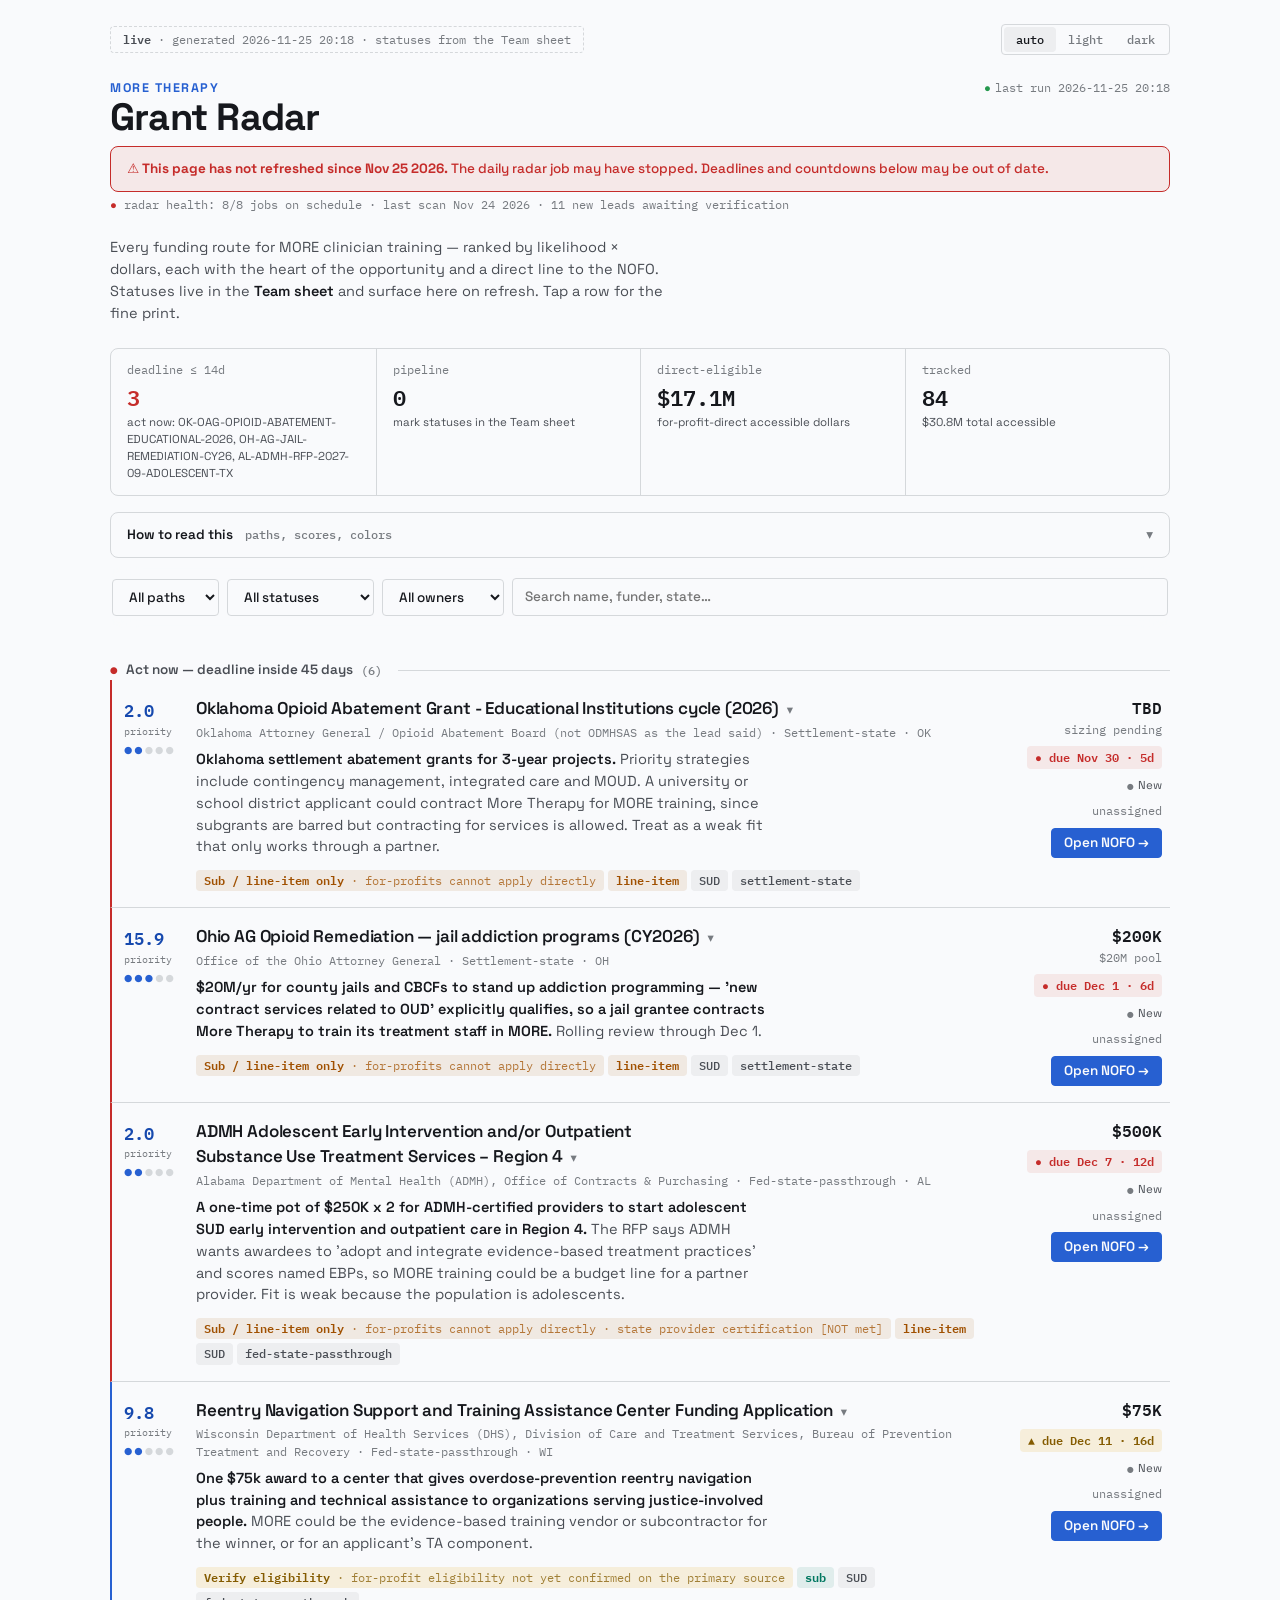
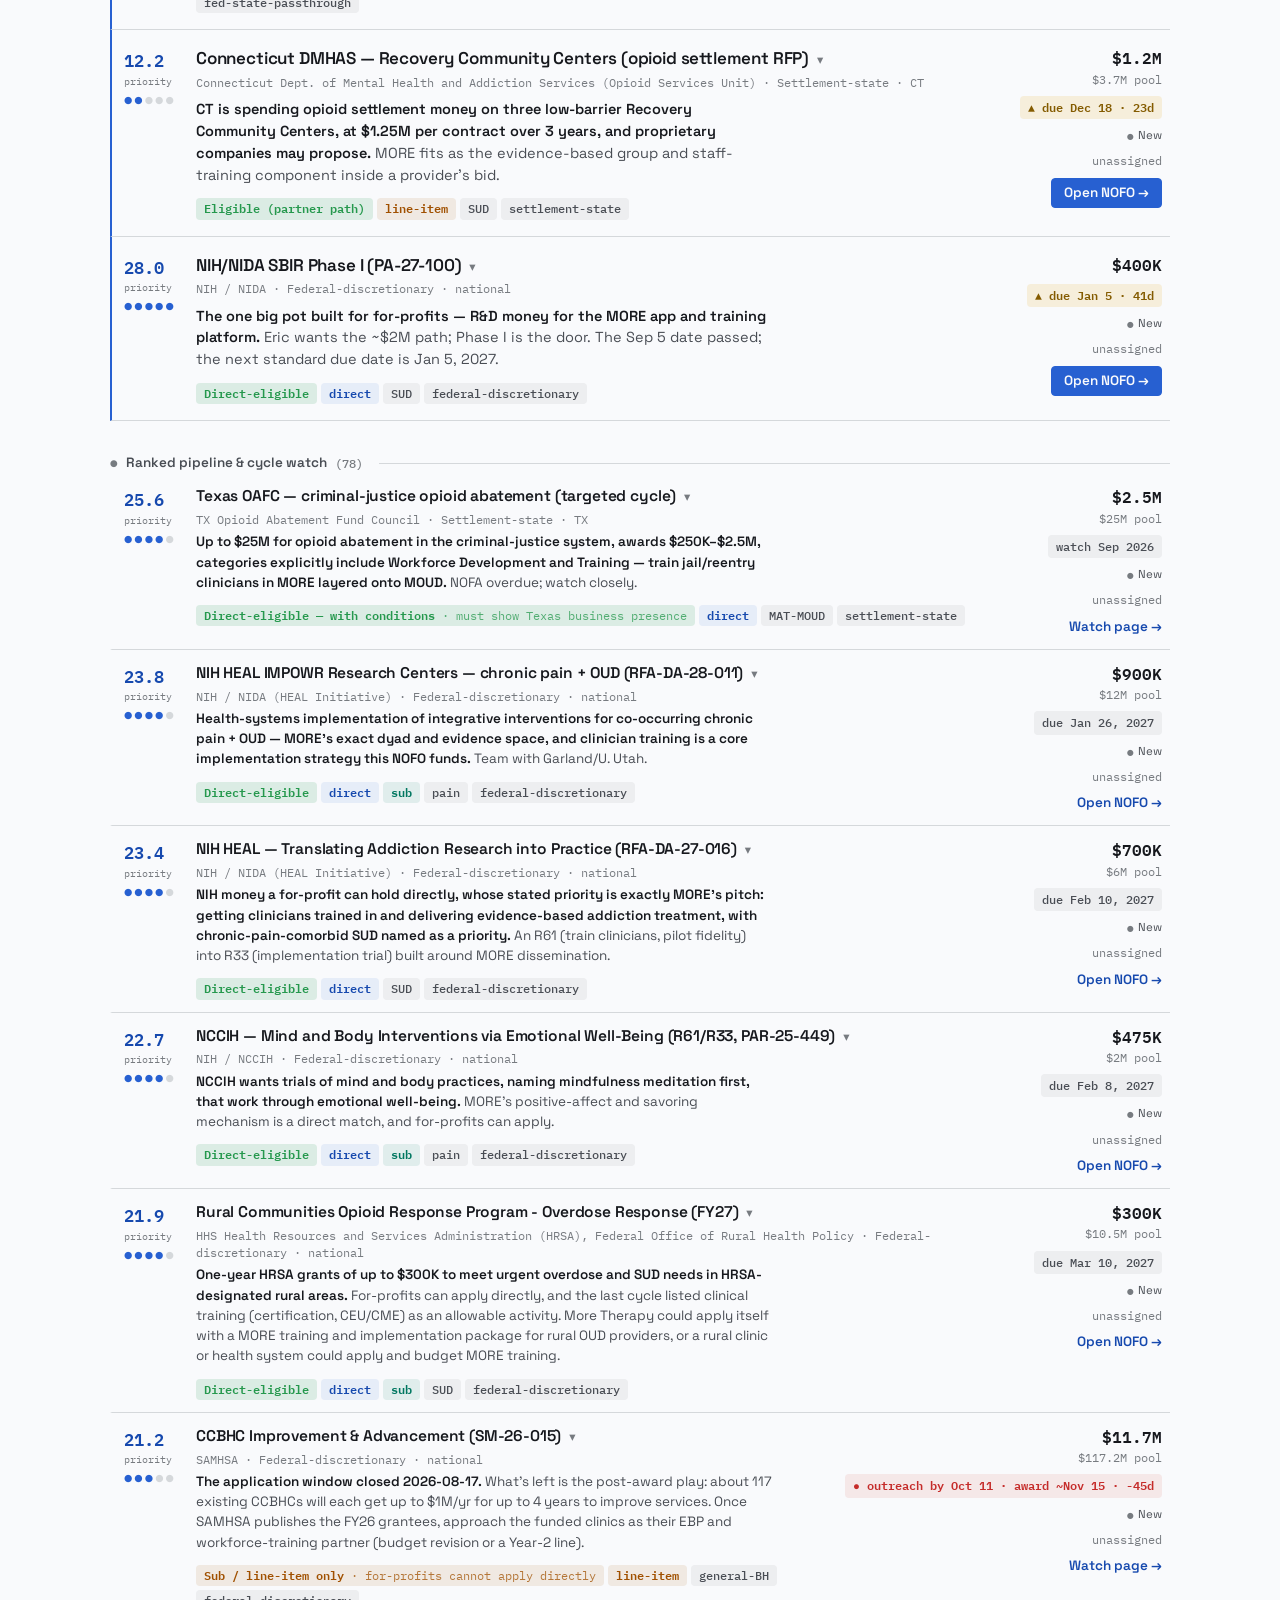
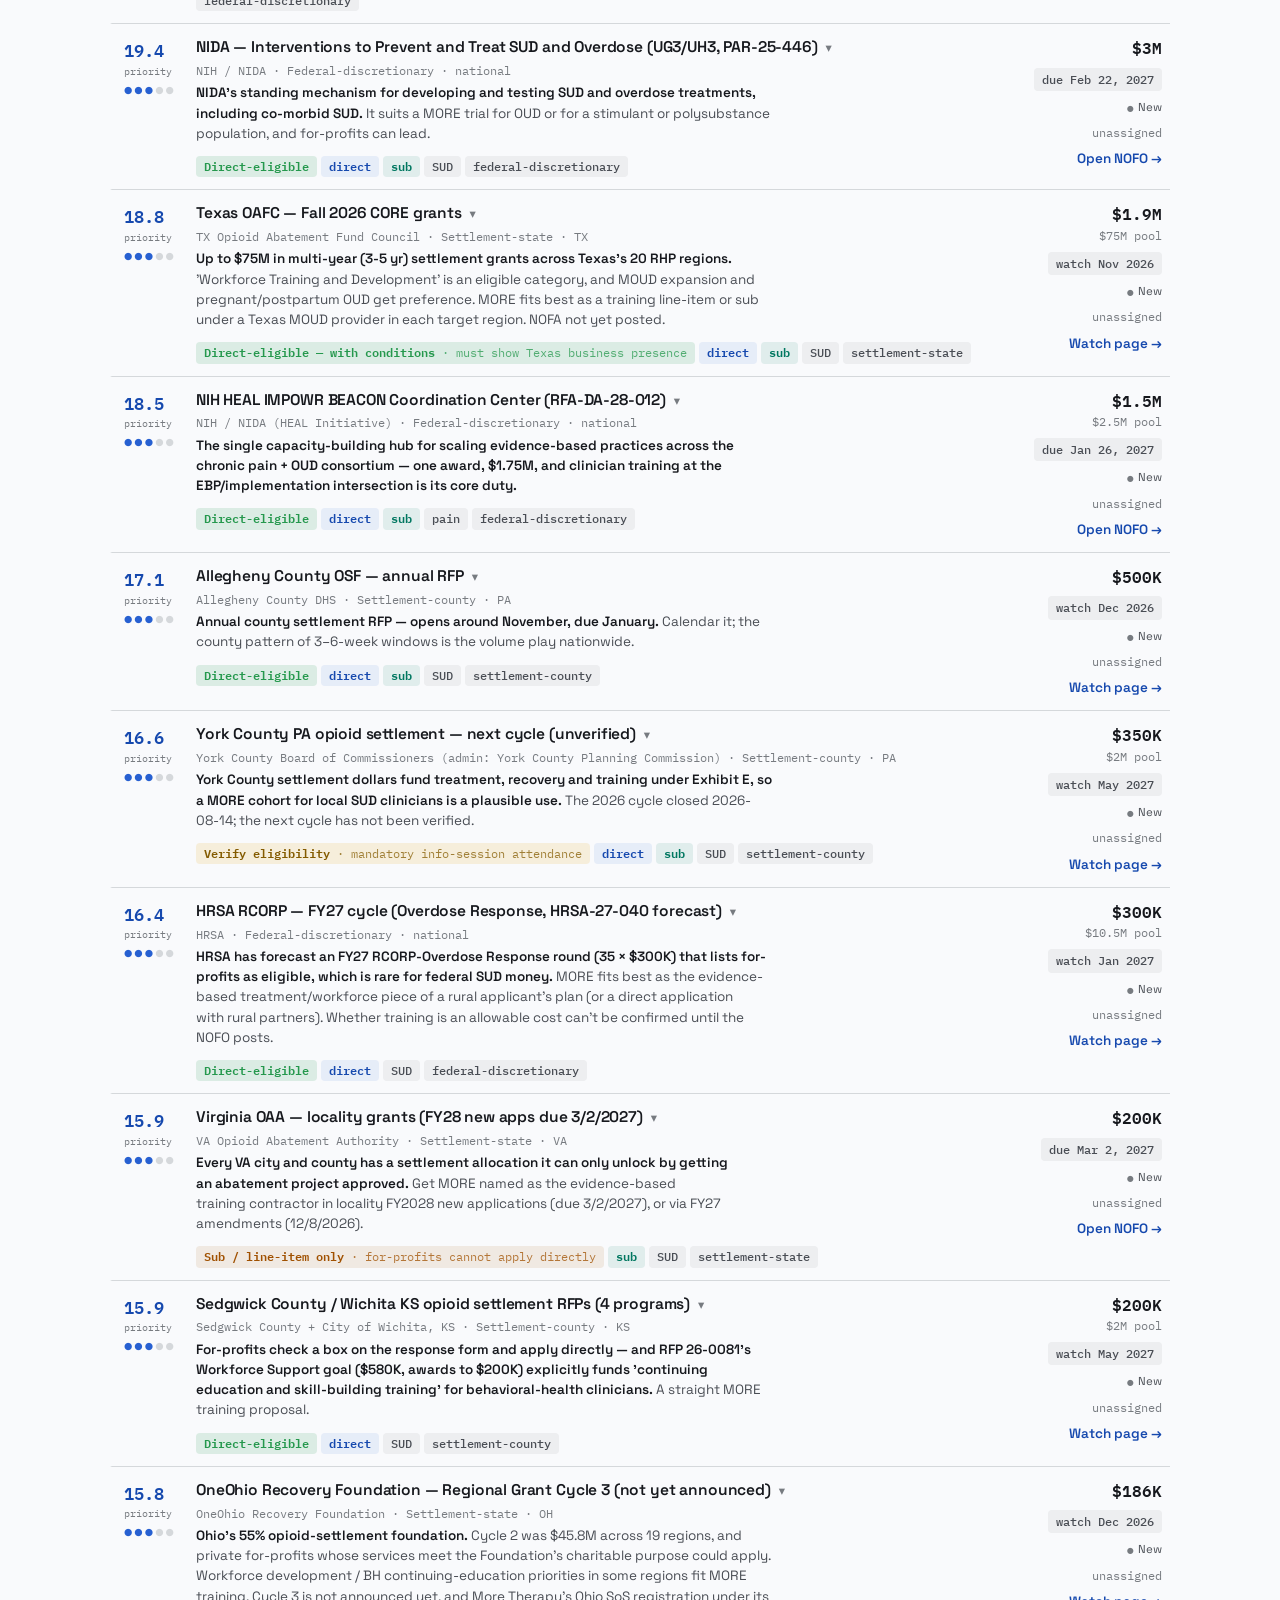
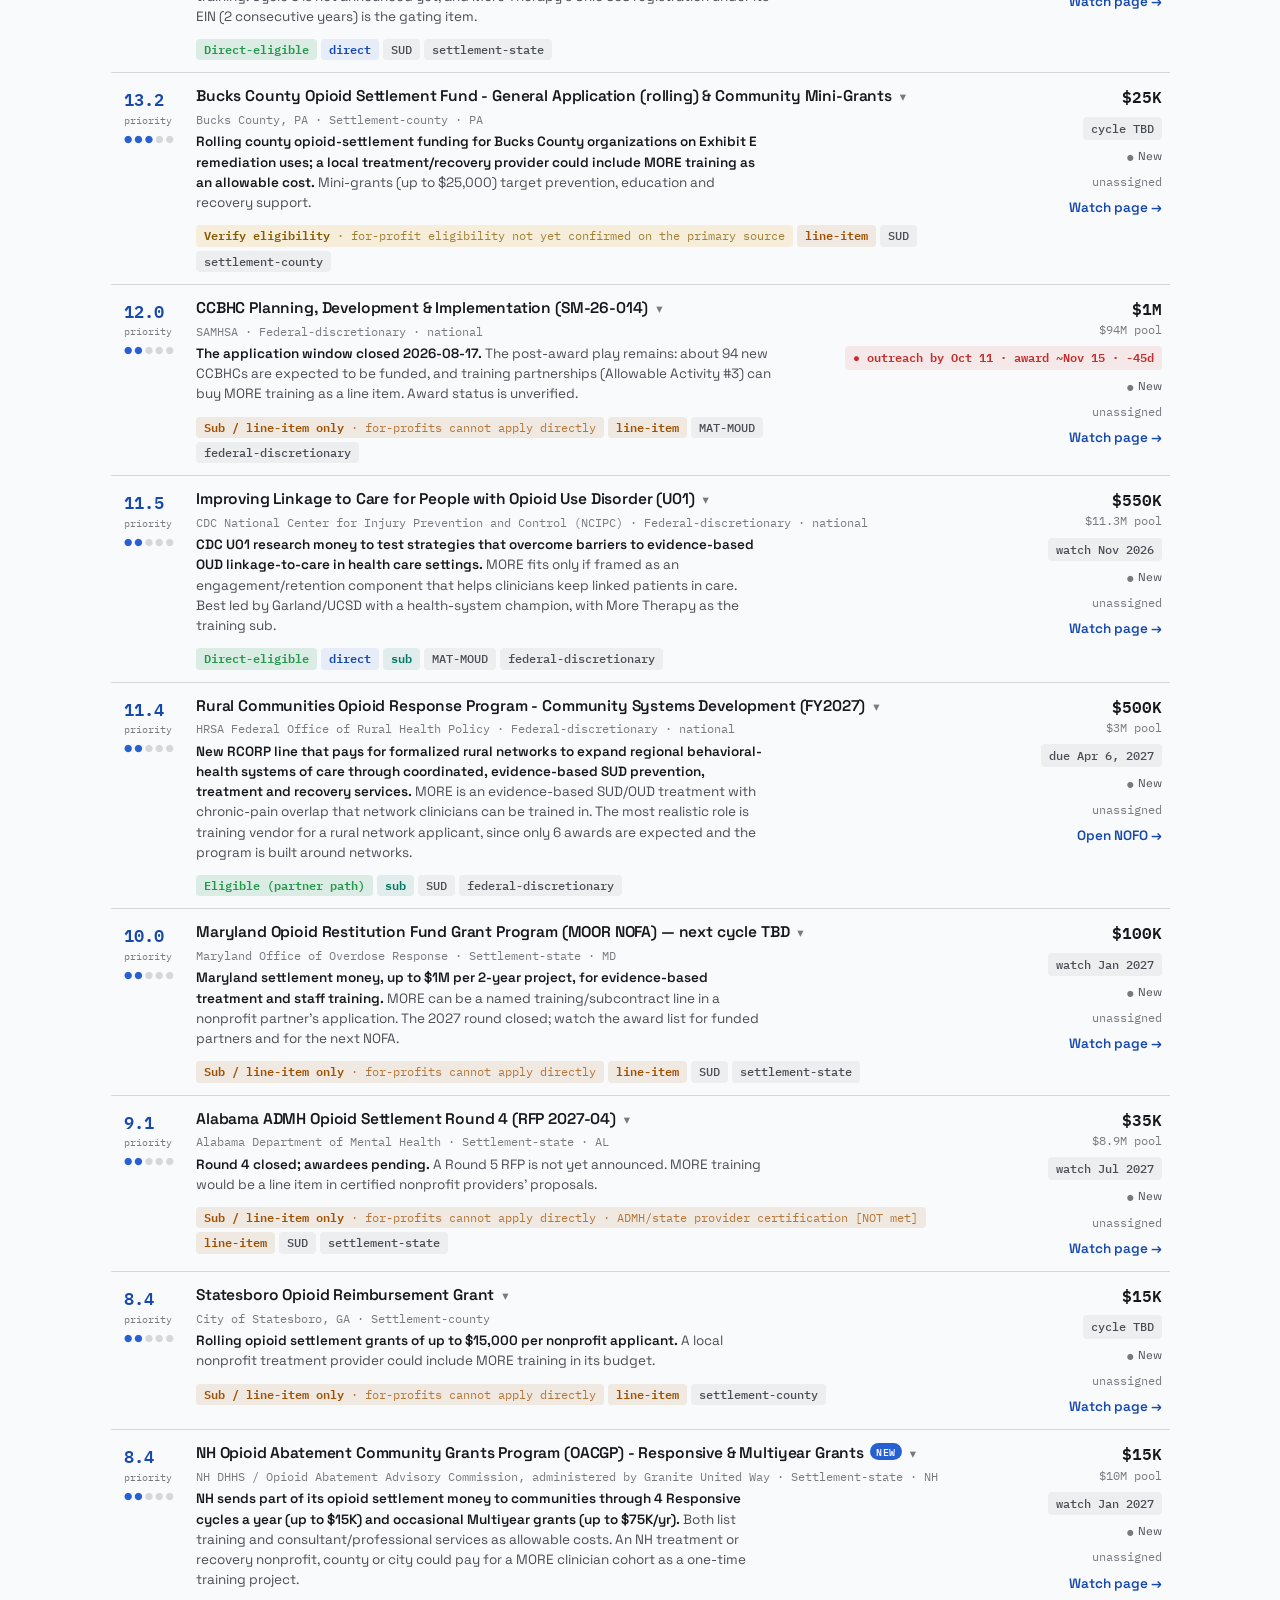
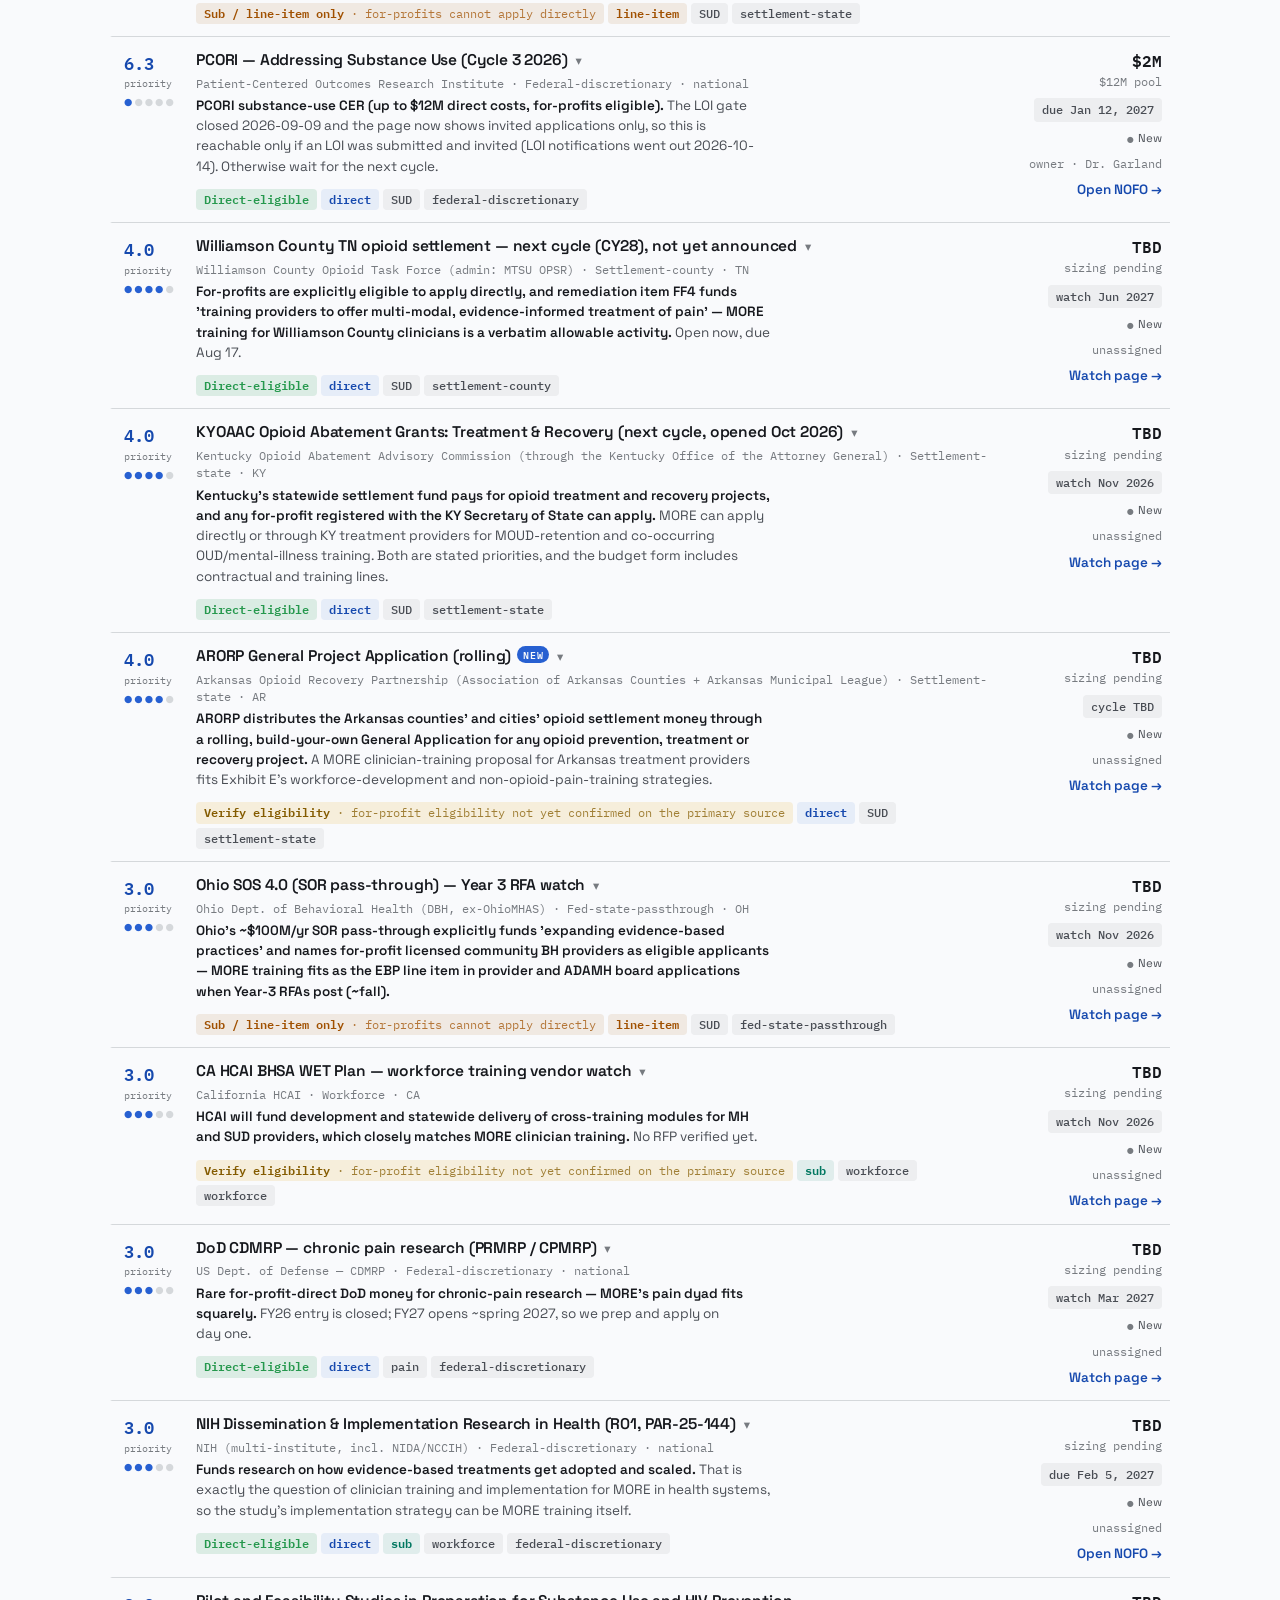
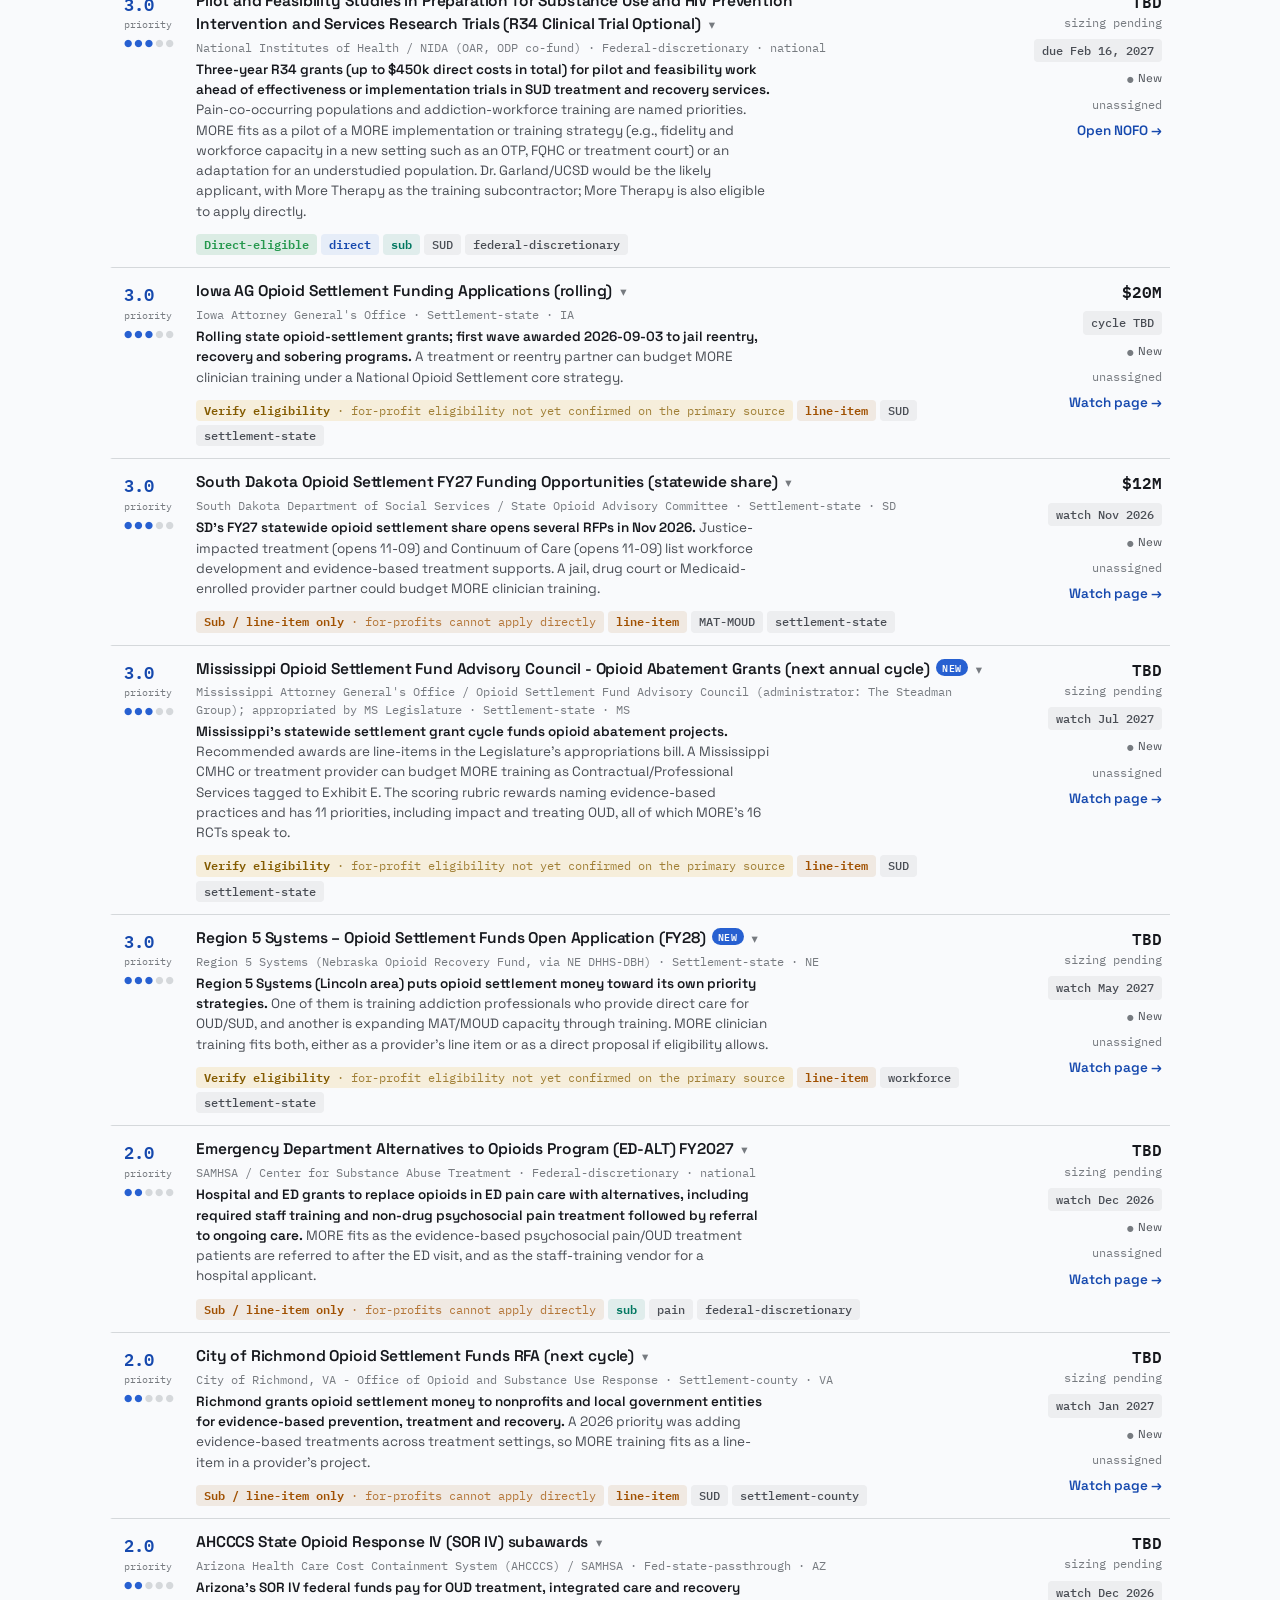
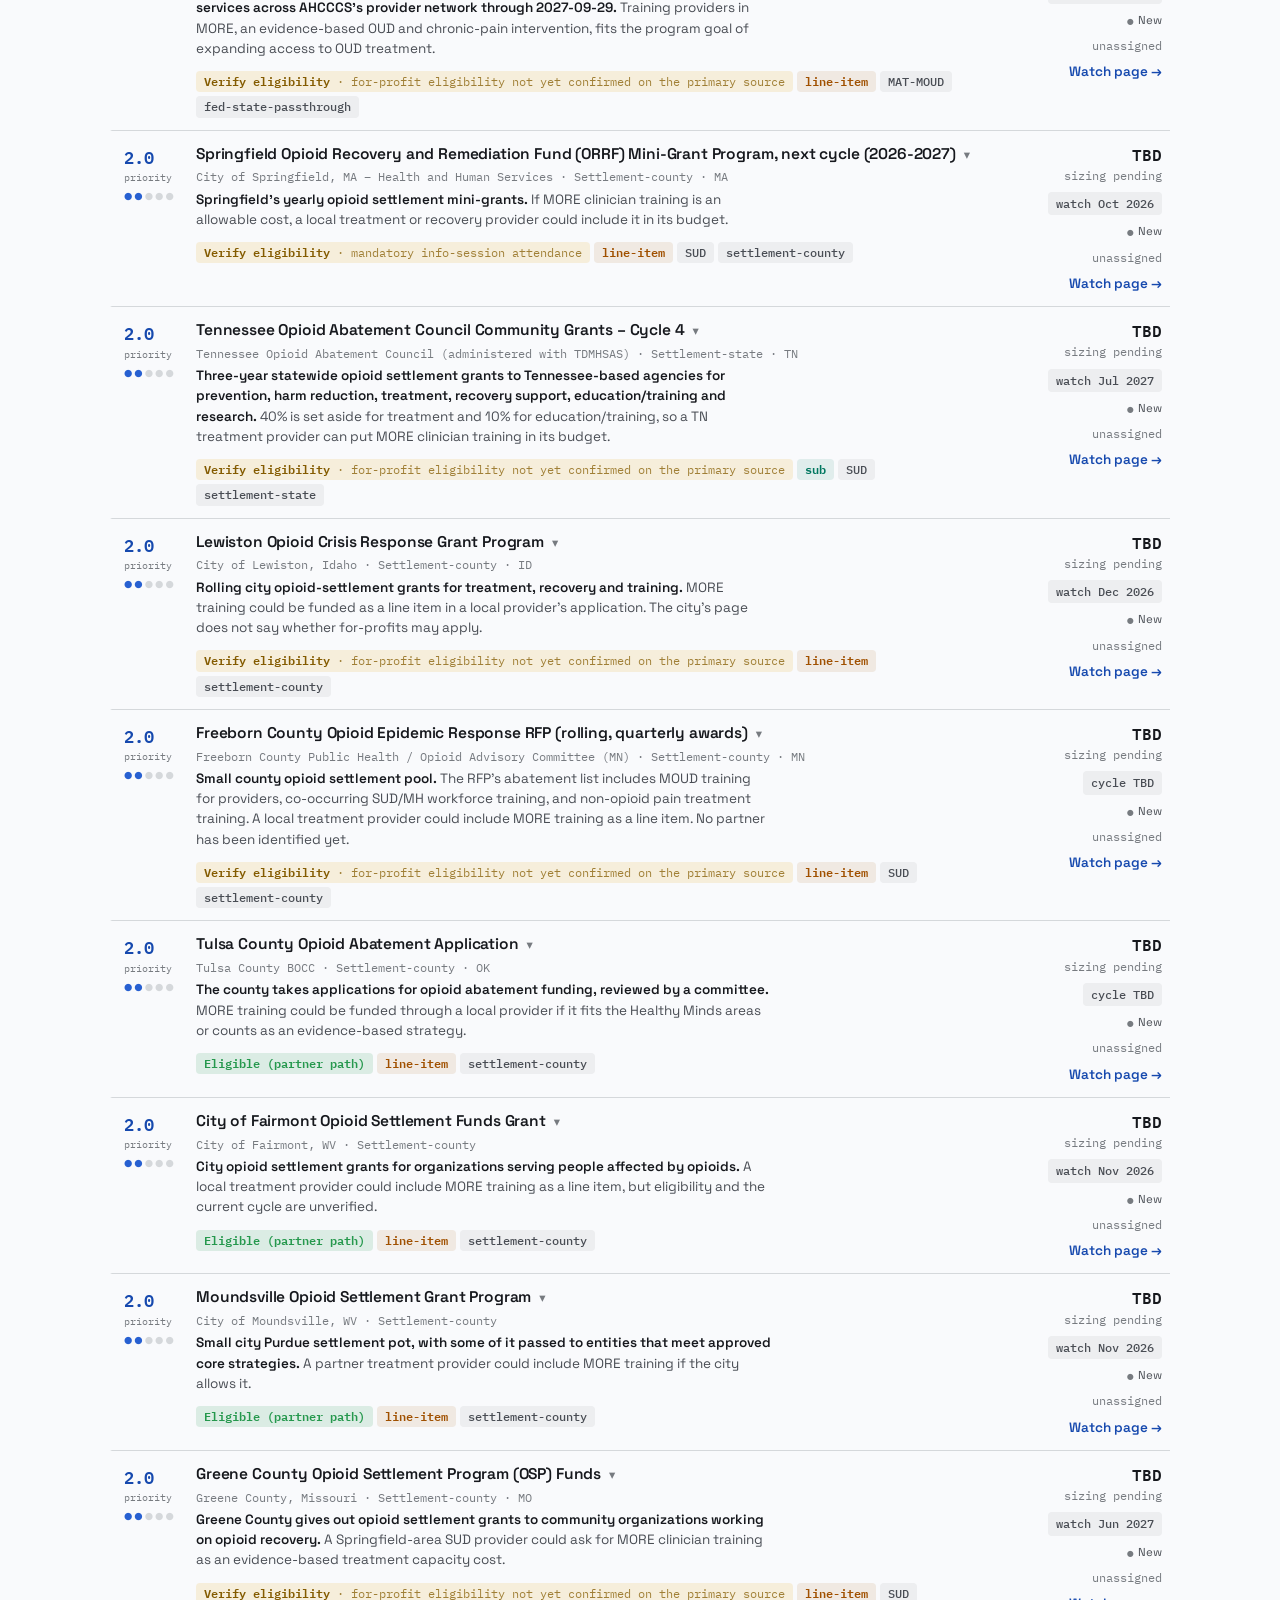
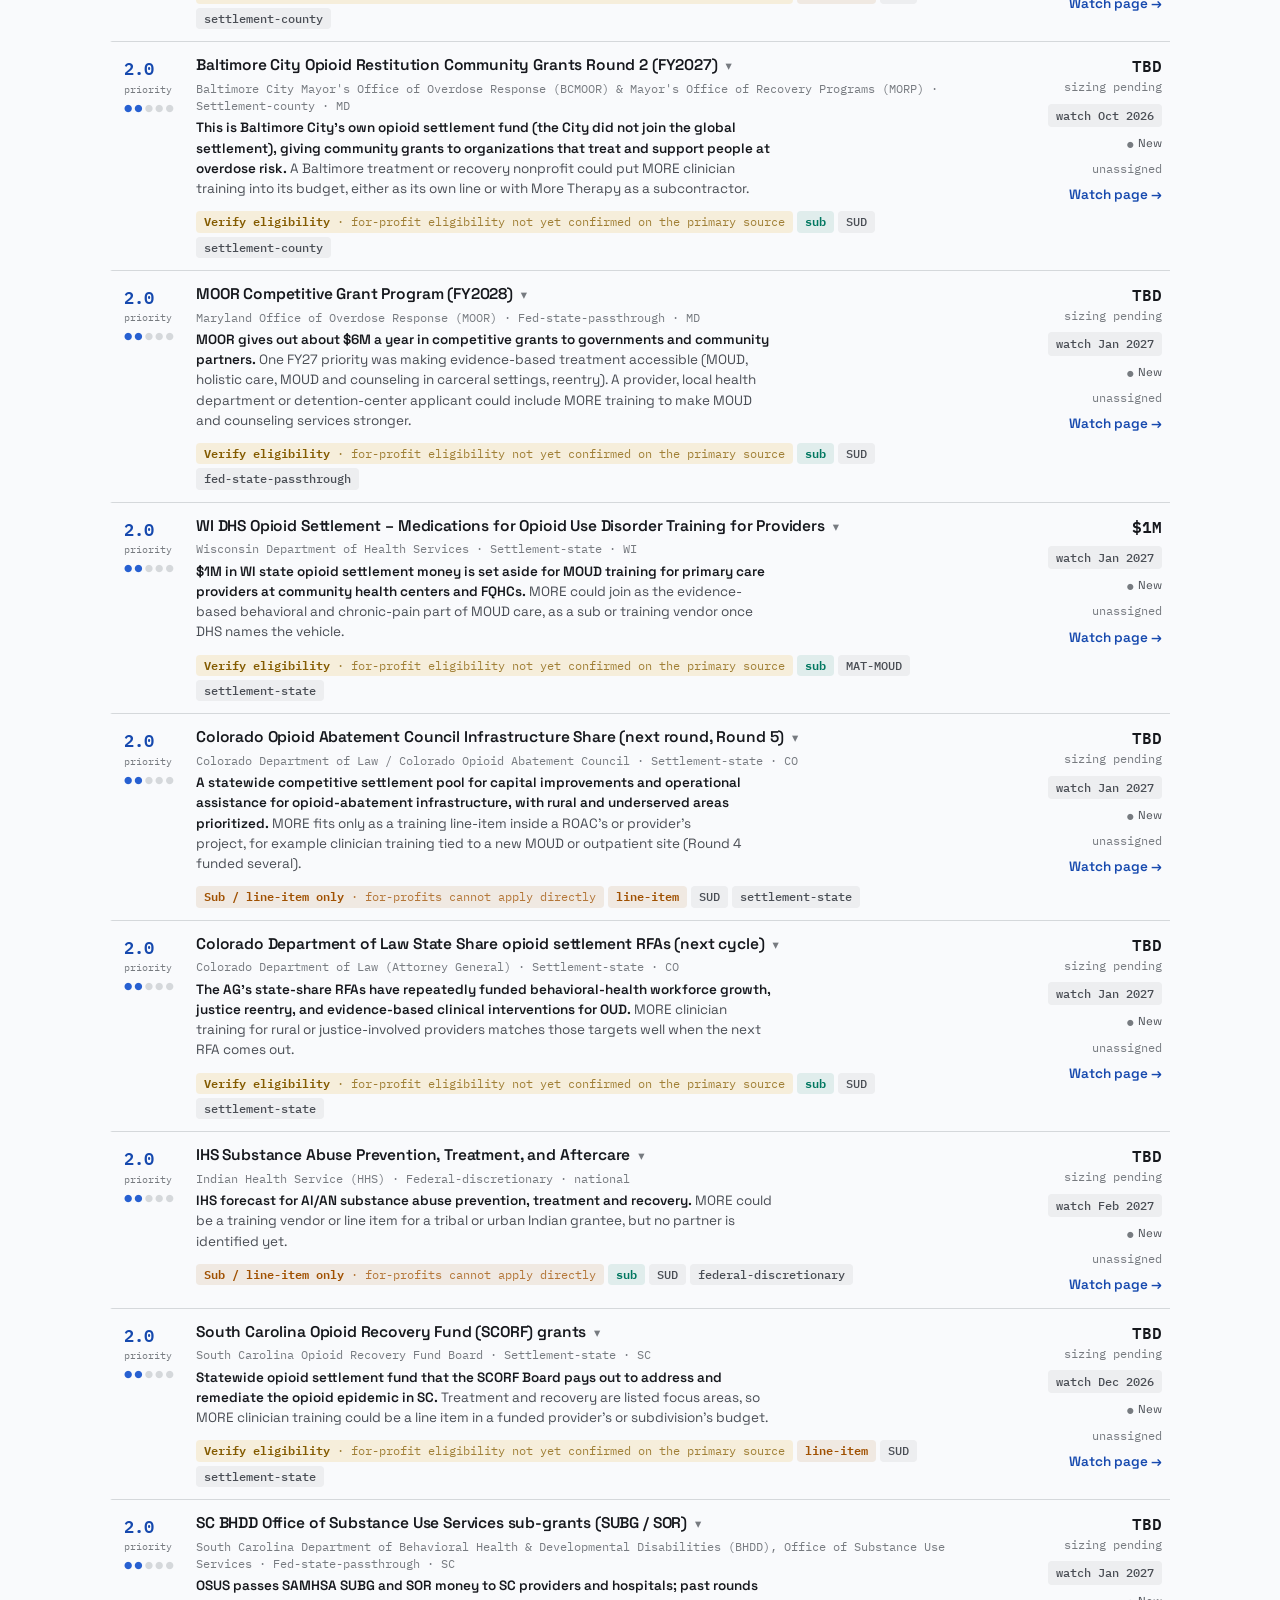
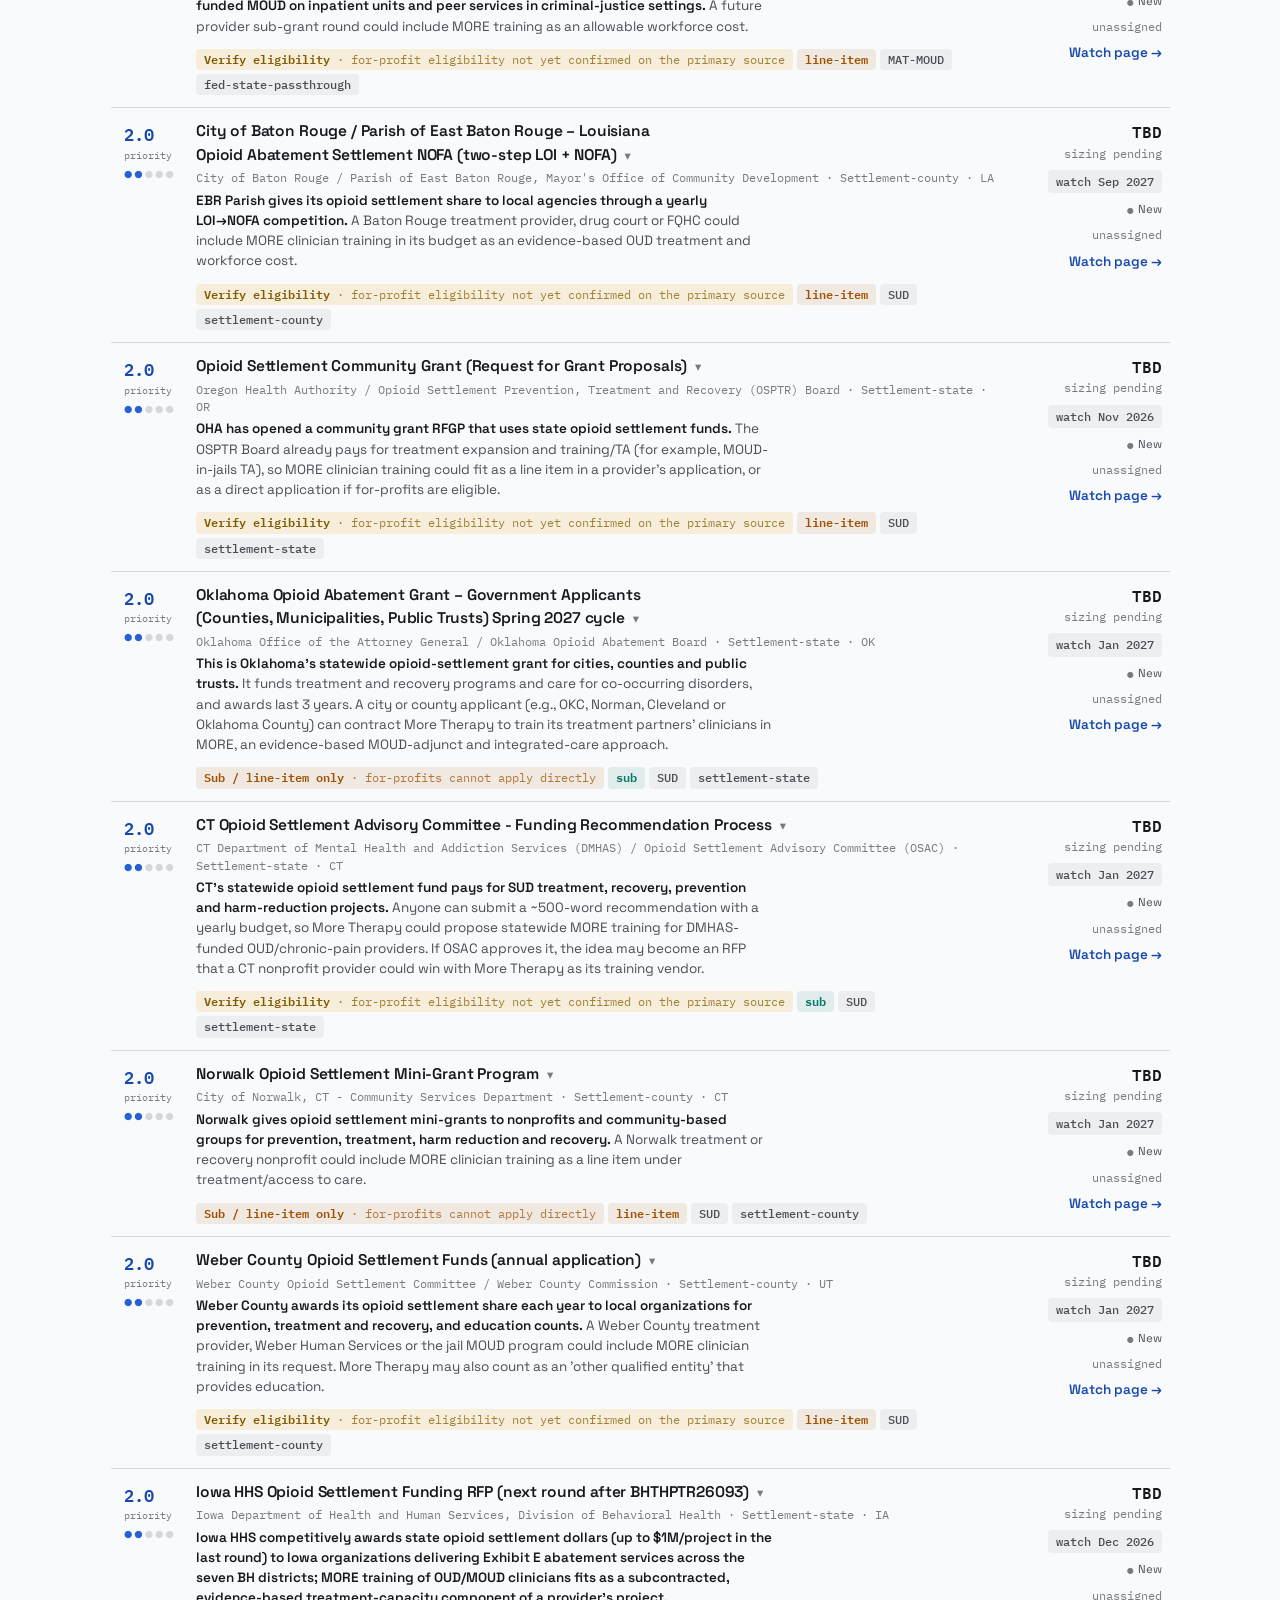
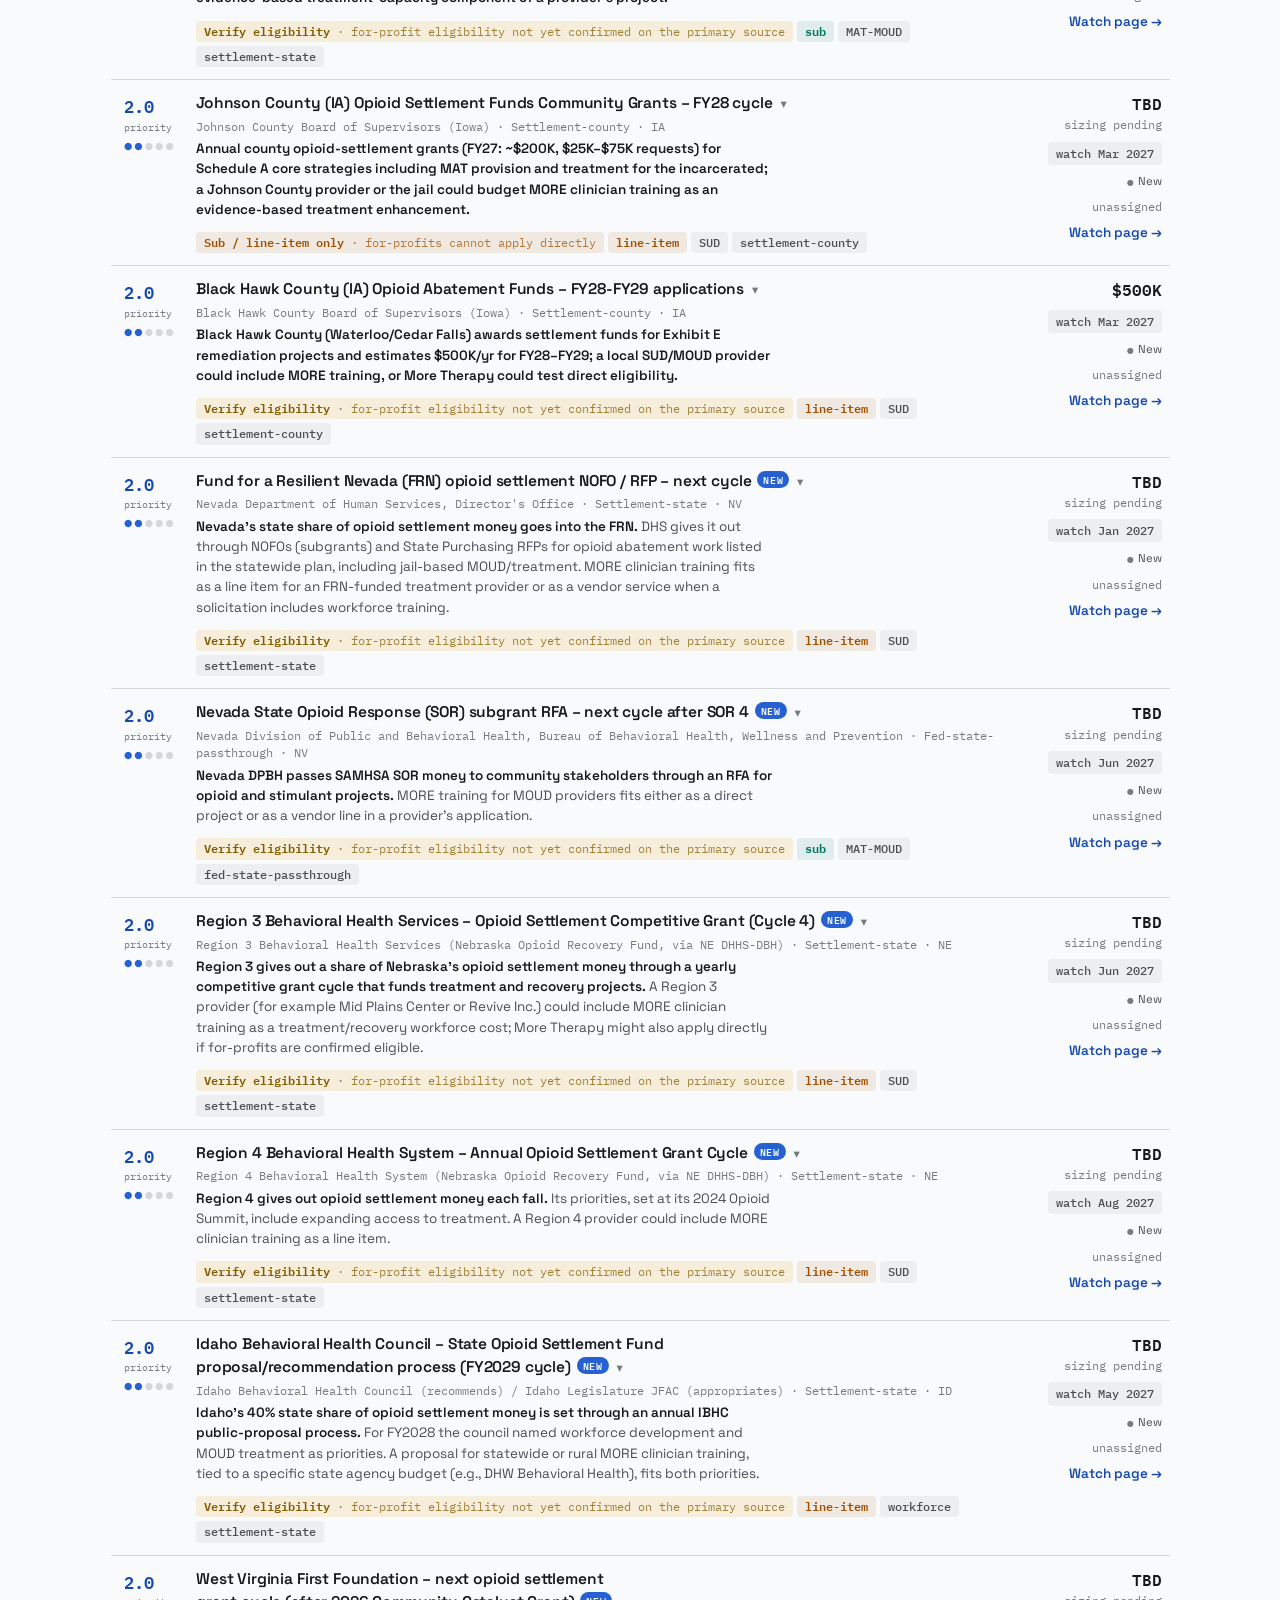
==== docs/index.html @ 793be3bd "radar: refresh site 2026-11-25" ====
<!DOCTYPE html>
<html lang="en">
<head>
<meta charset="UTF-8">
<meta name="viewport" content="width=device-width, initial-scale=1.0">
<meta name="description" content="MORE Grant Radar — every funding route for MORE clinician training, ranked by likelihood × dollars, with direct links to each NOFO.">
<meta name="robots" content="noindex, nofollow">
<title>MORE Grant Radar</title>
<link rel="icon" href="data:image/svg+xml,%3Csvg xmlns='http://www.w3.org/2000/svg' viewBox='0 0 32 32'%3E%3Ccircle cx='16' cy='16' r='13' fill='none' stroke='%233355cc' stroke-width='2.5'/%3E%3Ccircle cx='16' cy='16' r='6.5' fill='none' stroke='%233355cc' stroke-width='2' opacity='.45'/%3E%3Ccircle cx='21.5' cy='11' r='3.2' fill='%23c03b34'/%3E%3C/svg%3E">
<link rel="preconnect" href="https://fonts.googleapis.com">
<link rel="preconnect" href="https://fonts.gstatic.com" crossorigin>
<link href="https://fonts.googleapis.com/css2?family=Space+Grotesk:wght@400;500;600;700&family=IBM+Plex+Mono:wght@400;500;600&display=swap" rel="stylesheet">
<style>
/* Hallmark · macrostructure: Workbench ledger · tone: utilitarian · theme: Cobalt · anchor hue: cobalt 262 */
  :root {
    color-scheme: light;
    --color-paper: oklch(98.5% 0.003 250);
    --color-paper-2: oklch(96.5% 0.004 250);
    --color-paper-3: oklch(93.5% 0.006 250);
    --color-ink: oklch(21% 0.01 260);
    --color-ink-2: oklch(42% 0.012 260);
    --color-ink-3: oklch(58% 0.01 260);
    --color-rule: oklch(88% 0.005 250);
    --color-border: oklch(21% 0.01 260 / 0.12);
    --color-accent: oklch(52% 0.185 262);
    --color-accent-ink: oklch(44% 0.17 262);
    --color-accent-wash: oklch(52% 0.185 262 / 0.09);
    --color-accent-border: oklch(52% 0.185 262 / 0.35);
    --color-critical: oklch(54% 0.19 27);
    --color-critical-wash: oklch(54% 0.19 27 / 0.09);
    --color-warning-ink: oklch(50% 0.11 80);
    --color-warning-wash: oklch(80% 0.14 85 / 0.18);
    --color-good: oklch(60% 0.15 150);
    --color-line-item: oklch(52% 0.13 55);
    --color-line-item-wash: oklch(52% 0.13 55 / 0.10);
    --color-sub: oklch(50% 0.11 175);
    --color-sub-wash: oklch(50% 0.11 175 / 0.10);
    --color-muted-wash: oklch(21% 0.01 260 / 0.05);
    --color-focus: oklch(52% 0.185 262);
    --color-bar: oklch(98.5% 0.003 250 / 0.78);
    --color-edge-shadow: oklch(30% 0.01 260 / 0.10);
    --font-display: "Space Grotesk", system-ui, sans-serif;
    --font-mono: "IBM Plex Mono", ui-monospace, "SF Mono", monospace;
    --text-display: clamp(1.75rem, 3.6vw, 2.375rem);
    --text-xl: 1.0625rem; --text-lg: 0.96875rem; --text-md: 0.90625rem;
    --text-sm: 0.84375rem; --text-xs: 0.78125rem; --text-2xs: 0.71875rem;
    --space-1: 0.25rem; --space-2: 0.5rem; --space-3: 0.75rem; --space-4: 1rem;
    --space-5: 1.25rem; --space-6: 1.5rem; --space-8: 2rem; --space-10: 2.5rem; --space-12: 3rem;
    --ease-out: cubic-bezier(0.2, 0.8, 0.2, 1);
    --ease-in-out: cubic-bezier(0.45, 0, 0.15, 1);
    --dur-1: 120ms; --dur-2: 200ms; --dur-3: 320ms;
    --radius-1: 4px; --radius-2: 8px;
    --rule-1: 1px; --rule-2: 2px;
  }
  @media (prefers-color-scheme: dark) {
    :root:not([data-theme="light"]) {
      color-scheme: dark;
      --color-paper: oklch(18% 0.008 255);
      --color-paper-2: oklch(21.5% 0.009 255);
      --color-paper-3: oklch(26% 0.01 255);
      --color-ink: oklch(94% 0.005 250);
      --color-ink-2: oklch(76% 0.008 250);
      --color-ink-3: oklch(60% 0.008 250);
      --color-rule: oklch(30% 0.008 255);
      --color-border: oklch(94% 0.005 250 / 0.12);
      --color-accent: oklch(66% 0.16 262);
      --color-accent-ink: oklch(74% 0.13 262);
      --color-accent-wash: oklch(66% 0.16 262 / 0.14);
      --color-accent-border: oklch(66% 0.16 262 / 0.4);
      --color-critical: oklch(66% 0.17 27);
      --color-critical-wash: oklch(66% 0.17 27 / 0.14);
      --color-warning-ink: oklch(80% 0.13 85);
      --color-warning-wash: oklch(80% 0.14 85 / 0.12);
      --color-good: oklch(70% 0.15 150);
      --color-line-item: oklch(72% 0.12 55);
      --color-line-item-wash: oklch(72% 0.12 55 / 0.13);
      --color-sub: oklch(72% 0.11 175);
      --color-sub-wash: oklch(72% 0.11 175 / 0.13);
      --color-muted-wash: oklch(94% 0.005 250 / 0.06);
      --color-focus: oklch(70% 0.15 262);
      --color-bar: oklch(18% 0.008 255 / 0.72);
      --color-edge-shadow: oklch(5% 0 0 / 0.5);
    }
  }
  :root[data-theme="dark"] {
    color-scheme: dark;
    --color-paper: oklch(18% 0.008 255);
    --color-paper-2: oklch(21.5% 0.009 255);
    --color-paper-3: oklch(26% 0.01 255);
    --color-ink: oklch(94% 0.005 250);
    --color-ink-2: oklch(76% 0.008 250);
    --color-ink-3: oklch(60% 0.008 250);
    --color-rule: oklch(30% 0.008 255);
    --color-border: oklch(94% 0.005 250 / 0.12);
    --color-accent: oklch(66% 0.16 262);
    --color-accent-ink: oklch(74% 0.13 262);
    --color-accent-wash: oklch(66% 0.16 262 / 0.14);
    --color-accent-border: oklch(66% 0.16 262 / 0.4);
    --color-critical: oklch(66% 0.17 27);
    --color-critical-wash: oklch(66% 0.17 27 / 0.14);
    --color-warning-ink: oklch(80% 0.13 85);
    --color-warning-wash: oklch(80% 0.14 85 / 0.12);
    --color-good: oklch(70% 0.15 150);
    --color-line-item: oklch(72% 0.12 55);
    --color-line-item-wash: oklch(72% 0.12 55 / 0.13);
    --color-sub: oklch(72% 0.11 175);
    --color-sub-wash: oklch(72% 0.11 175 / 0.13);
    --color-muted-wash: oklch(94% 0.005 250 / 0.06);
    --color-focus: oklch(70% 0.15 262);
    --color-bar: oklch(18% 0.008 255 / 0.72);
    --color-edge-shadow: oklch(5% 0 0 / 0.5);
  }

  * { box-sizing: border-box; margin: 0; }
  html { scroll-behavior: smooth; font-size: 100%; overflow-x: clip; }
  body {
    font-family: var(--font-display);
    background: var(--color-paper); color: var(--color-ink);
    line-height: 1.5; font-size: var(--text-md);
    padding: var(--space-6) var(--space-5) var(--space-12);
    overflow-x: clip;
    transition: background var(--dur-3) var(--ease-in-out), color var(--dur-3) var(--ease-in-out);
  }
  .wrap { max-width: 1060px; margin: 0 auto; position: relative; }
  .mono { font-family: var(--font-mono); }

  .skip {
    position: absolute; left: -9999px; top: 0; z-index: 60;
    background: var(--color-paper); color: var(--color-accent-ink);
    padding: var(--space-2) var(--space-4);
    border-radius: var(--radius-1); border: var(--rule-1) solid var(--color-border);
    font-weight: 600; text-decoration: none;
  }
  .skip:focus-visible { left: 0; }

  .topline { display: flex; align-items: center; gap: var(--space-3); flex-wrap: wrap; margin-bottom: var(--space-6); }
  .buildbar {
    font-family: var(--font-mono); font-size: var(--text-2xs); color: var(--color-ink-3);
    border: var(--rule-1) dashed var(--color-rule); border-radius: var(--radius-1);
    padding: var(--space-1) var(--space-3);
    overflow-wrap: anywhere;
  }
  .buildbar b { color: var(--color-ink-2); font-weight: 600; }
  .theme { margin-left: auto; display: inline-flex; border: var(--rule-1) solid var(--color-rule); border-radius: var(--radius-1); padding: 2px; background: var(--color-paper); }
  .theme button {
    font: inherit; font-family: var(--font-mono); font-size: var(--text-2xs); font-weight: 500;
    color: var(--color-ink-3); background: none; border: none; border-radius: var(--radius-1);
    padding: var(--space-1) var(--space-3); cursor: pointer; white-space: nowrap;
    transition: color var(--dur-2) var(--ease-out), background var(--dur-2) var(--ease-out);
  }
  .theme button:active { transform: translateY(1px); }
  .theme button[aria-pressed="true"] { background: var(--color-muted-wash); color: var(--color-ink); }

  header.top { display: flex; align-items: baseline; gap: var(--space-4); flex-wrap: wrap; margin-bottom: var(--space-2); }
  .wordmark { font-size: var(--text-xs); letter-spacing: 0.12em; font-weight: 700; color: var(--color-accent); }
  h1 {
    font-size: var(--text-display); font-weight: 700; letter-spacing: -0.02em; line-height: 1.05;
    text-wrap: balance; overflow-wrap: anywhere; min-width: 0;
  }
  .stamp { font-family: var(--font-mono); font-size: var(--text-2xs); color: var(--color-ink-3); margin-left: auto; }
  .stamp .dot-live { color: var(--color-good); margin-right: var(--space-1); }
  .sub { color: var(--color-ink-2); font-size: var(--text-md); max-width: 62ch; text-wrap: pretty; margin: var(--space-3) 0 var(--space-6); }
  .sub b { font-weight: 600; color: var(--color-ink); }

  .strip {
    display: grid; grid-template-columns: repeat(4, minmax(0, 1fr));
    border: var(--rule-1) solid var(--color-rule); border-radius: var(--radius-2);
    margin-bottom: var(--space-4); background: var(--color-paper);
  }
  .strip .cell { padding: var(--space-3) var(--space-4); border-left: var(--rule-1) solid var(--color-rule); min-width: 0; }
  .strip .cell:first-child { border-left: none; }
  .strip .k { font-family: var(--font-mono); font-size: var(--text-2xs); color: var(--color-ink-3); }
  .strip .v { font-family: var(--font-mono); font-size: 1.375rem; font-weight: 600; margin-top: 2px; font-variant-numeric: tabular-nums; }
  .strip .cell.alert .v { color: var(--color-critical); }
  .strip .d { font-size: var(--text-2xs); color: var(--color-ink-2); text-wrap: pretty; }

  .legend { margin-bottom: var(--space-2); border: var(--rule-1) solid var(--color-rule); border-radius: var(--radius-2); background: var(--color-paper); }
  .legend summary {
    cursor: pointer; list-style: none; padding: var(--space-3) var(--space-4);
    font-size: var(--text-sm); font-weight: 600; color: var(--color-ink);
    display: flex; align-items: baseline; gap: var(--space-3); flex-wrap: wrap;
  }
  .legend summary::-webkit-details-marker { display: none; }
  .legend summary .hint { font-family: var(--font-mono); font-size: var(--text-2xs); color: var(--color-ink-3); font-weight: 500; }
  .legend summary::after { content: "▾"; margin-left: auto; color: var(--color-ink-3); transition: transform var(--dur-3) var(--ease-out); }
  .legend[open] summary::after { transform: rotate(180deg); }
  .legend-grid {
    display: grid; grid-template-columns: repeat(auto-fit, minmax(min(280px, 100%), 1fr));
    gap: var(--space-4) var(--space-6); padding: 0 var(--space-4) var(--space-4);
    font-size: var(--text-sm); color: var(--color-ink-2);
  }
  .legend-grid h4 { font-family: var(--font-mono); font-size: 0.65rem; font-weight: 600; color: var(--color-ink-3); letter-spacing: 0.05em; text-transform: uppercase; margin: var(--space-2) 0 var(--space-2); }
  .legend-grid h4:first-child { margin-top: 0; }
  .legend-grid p { margin-bottom: var(--space-2); text-wrap: pretty; display: flex; gap: var(--space-2); align-items: baseline; flex-wrap: wrap; }
  .legend-grid .tag { flex: none; }
  .legend-grid .due { flex: none; display: inline; }
  .legend-grid .lg-note { color: var(--color-ink-3); font-size: var(--text-xs); }
  .legend-grid b { color: var(--color-ink); font-weight: 600; }

  .filters {
    position: sticky; top: 0; z-index: 30;
    display: flex; flex-wrap: wrap; gap: var(--space-2); align-items: center;
    padding: var(--space-3) 2px; margin-bottom: var(--space-2);
    background: var(--color-bar);
    backdrop-filter: blur(14px) saturate(160%); -webkit-backdrop-filter: blur(14px) saturate(160%);
  }
  .filters::after {
    content: ""; position: absolute; left: 0; right: 0; bottom: -14px; height: 14px;
    background: linear-gradient(var(--color-edge-shadow), transparent);
    opacity: 0; transition: opacity var(--dur-2) var(--ease-out); pointer-events: none;
  }
  .filters.scrolled::after { opacity: 1; }
  .filters select, .filters input {
    font: inherit; font-size: var(--text-sm); font-weight: 500; color: var(--color-ink);
    background: var(--color-paper); border: var(--rule-1) solid var(--color-rule);
    border-radius: var(--radius-1); padding: var(--space-2) var(--space-3);
    transition: border-color var(--dur-2) var(--ease-out);
  }
  .filters input { flex: 1; min-width: 140px; }
  .filters :is(select, input):hover { border-color: var(--color-ink-3); }
  .filters select:active { transform: translateY(1px); }
  .filters :is(select, input):focus-visible { outline: var(--rule-2) solid var(--color-focus); outline-offset: 1px; border-color: transparent; }

  h2.band {
    display: flex; align-items: center; gap: var(--space-2);
    font-size: var(--text-sm); font-weight: 600; color: var(--color-ink-2);
    margin: var(--space-8) 0 0; white-space: nowrap;
  }
  h2.band::after { content: ""; flex: 1; height: var(--rule-1); background: var(--color-rule); margin-left: var(--space-2); }
  h2.band .mark { font-size: 9px; }
  h2.band .mark.red { color: var(--color-critical); }
  h2.band .mark.mut { color: var(--color-ink-3); }
  h2.band .count { font-family: var(--font-mono); font-size: var(--text-2xs); color: var(--color-ink-3); font-weight: 500; }

  article.row {
    display: grid; grid-template-columns: 56px minmax(0, 1fr) auto;
    gap: 0 var(--space-4); align-items: start;
    padding: var(--space-4) var(--space-2) var(--space-4) var(--space-3);
    border-bottom: var(--rule-1) solid var(--color-rule);
    border-left: var(--rule-2) solid transparent;
    cursor: pointer; position: relative;
    transition: background var(--dur-2) var(--ease-out), border-color var(--dur-2) var(--ease-out);
  }
  article.row:hover { background: var(--color-paper-2); }
  .act article.row { border-left-color: var(--color-accent); }
  .act article.row.hot { border-left-color: var(--color-critical); }
  .watch article.row:hover { border-left-color: var(--color-rule); }

  .score { text-align: left; padding-top: 2px; min-width: 0; }
  .score .n { font-family: var(--font-mono); font-size: var(--text-xl); font-weight: 600; color: var(--color-accent-ink); font-variant-numeric: tabular-nums; }
  .score .l { font-family: var(--font-mono); font-size: 0.625rem; color: var(--color-ink-3); }
  .dots { margin-top: var(--space-1); font-size: 0.6rem; letter-spacing: 2px; color: var(--color-accent); }
  .dots span.off { color: var(--color-rule); }

  .main { min-width: 0; }
  .name { font-size: var(--text-xl); font-weight: 600; letter-spacing: -0.01em; text-wrap: balance; overflow-wrap: anywhere; min-width: 0; }
  .funder { font-family: var(--font-mono); font-size: var(--text-2xs); color: var(--color-ink-3); margin-top: 2px; }
  .heart { font-size: var(--text-md); color: var(--color-ink-2); margin-top: var(--space-2); max-width: 64ch; text-wrap: pretty; }
  .heart b { font-weight: 600; color: var(--color-ink); }
  .tags { display: flex; flex-wrap: wrap; gap: var(--space-1); margin-top: var(--space-3); }
  .tag {
    font-family: var(--font-mono); font-size: var(--text-2xs); font-weight: 500;
    padding: 2px var(--space-2); border-radius: var(--radius-1);
    background: var(--color-muted-wash); color: var(--color-ink-2);
  }
  .tag.path-direct { background: var(--color-accent-wash); color: var(--color-accent-ink); font-weight: 600; }
  .tag.path-line { background: var(--color-line-item-wash); color: var(--color-line-item); font-weight: 600; }
  .tag.path-sub { background: var(--color-sub-wash); color: var(--color-sub); font-weight: 600; }
  .elig { font-family: var(--font-mono); font-size: var(--text-2xs); font-weight: 600; padding: 2px var(--space-2); border-radius: var(--radius-1); }
  .elig .elig-note { font-weight: 400; opacity: 0.75; }
  .elig.elig-ok { background: oklch(60% 0.15 150 / 0.14); color: var(--color-good); }
  .elig.elig-sub { background: var(--color-line-item-wash); color: var(--color-line-item); }
  .elig.elig-verify { background: var(--color-warning-wash); color: var(--color-warning-ink); }
  .regalert { font-size: var(--text-sm); font-weight: 600; color: var(--color-critical); background: var(--color-critical-wash); border-radius: var(--radius-1); padding: var(--space-2) var(--space-3); }
  .checklist h4 { font-family: var(--font-mono); font-size: 0.65rem; font-weight: 600; color: var(--color-ink-3); letter-spacing: 0.05em; text-transform: uppercase; margin-bottom: var(--space-2); }
  .checklist ul { list-style: none; margin: 0; padding: 0; display: grid; gap: var(--space-1); }
  .checklist li { font-size: var(--text-sm); color: var(--color-ink-2); padding-left: var(--space-4); position: relative; text-wrap: pretty; }
  .checklist li::before { content: "☐"; position: absolute; left: 0; color: var(--color-ink-3); }
  .checklist li.warn { color: var(--color-critical); font-weight: 500; }
  .checklist li.warn::before { content: "⚠"; color: var(--color-critical); }
  .checklist li b { color: var(--color-ink); font-weight: 600; }
  .draft h4 { font-family: var(--font-mono); font-size: 0.65rem; font-weight: 600; color: var(--color-ink-3); letter-spacing: 0.05em; text-transform: uppercase; margin-bottom: var(--space-2); }
  .draft p { font-size: var(--text-sm); color: var(--color-ink-2); line-height: 1.55; text-wrap: pretty; border-left: var(--rule-2) solid var(--color-accent-border); padding-left: var(--space-3); }
  .postaward h4 { font-family: var(--font-mono); font-size: 0.65rem; font-weight: 600; color: var(--color-ink-3); letter-spacing: 0.05em; text-transform: uppercase; margin-bottom: var(--space-2); }
  .postaward p { font-size: var(--text-sm); color: var(--color-ink-2); line-height: 1.55; text-wrap: pretty; background: var(--color-line-item-wash); border-radius: var(--radius-1); padding: var(--space-2) var(--space-3); }
  .postaward p b { color: var(--color-ink); font-weight: 600; }

  .right { text-align: right; min-width: 150px; display: flex; flex-direction: column; align-items: flex-end; gap: var(--space-2); }
  .money { font-family: var(--font-mono); font-size: var(--text-lg); font-weight: 600; font-variant-numeric: tabular-nums; }
  .money small { display: block; font-family: var(--font-mono); font-size: var(--text-2xs); color: var(--color-ink-3); font-weight: 400; margin-top: 1px; }
  .due { font-family: var(--font-mono); font-size: var(--text-2xs); padding: 3px var(--space-2); border-radius: var(--radius-1); font-weight: 600; white-space: nowrap; }
  .due.critical { background: var(--color-critical-wash); color: var(--color-critical); }
  .due.warning { background: var(--color-warning-wash); color: var(--color-warning-ink); }
  .due.quiet { background: var(--color-muted-wash); color: var(--color-ink-2); font-weight: 500; }
  .status { font-size: var(--text-2xs); color: var(--color-ink-2); }
  .status::before { content: "●"; margin-right: var(--space-1); font-size: 8px; color: var(--color-ink-3); }
  .status.live::before { color: var(--color-good); }
  .status.pursuing::before { color: var(--color-accent); }
  .owner { font-family: var(--font-mono); font-size: var(--text-2xs); color: var(--color-ink-3); }
  .owner::before { content: "owner · "; }
  .owner.none::before { content: ""; }
  .nofo {
    display: inline-block; font-size: var(--text-sm); font-weight: 600; text-decoration: none;
    color: var(--color-paper); background: var(--color-accent);
    border: var(--rule-1) solid var(--color-accent);
    border-radius: var(--radius-1); padding: var(--space-1) var(--space-3);
    white-space: nowrap;
    transition: background var(--dur-2) var(--ease-out);
  }
  .nofo:hover { background: var(--color-accent-ink); border-color: var(--color-accent-ink); }
  .nofo:active { transform: translateY(1px); }
  .nofo:focus-visible, .skip:focus-visible, .empty button:focus-visible, .chev:focus-visible,
  .theme button:focus-visible, .cal:focus-visible, .coverage summary:focus-visible {
    outline: var(--rule-2) solid var(--color-focus); outline-offset: 2px;
  }
  a.watchlink { font-size: var(--text-sm); font-weight: 600; color: var(--color-accent-ink); text-decoration: none; white-space: nowrap; }
  a.watchlink:hover { text-decoration: underline; }

  .chev {
    font: inherit; background: none; border: none; cursor: pointer; padding: 2px var(--space-1);
    color: var(--color-ink-3); font-size: var(--text-xs); border-radius: var(--radius-1);
    transition: transform var(--dur-3) var(--ease-out), color var(--dur-2) var(--ease-out);
  }
  .chev:hover { color: var(--color-ink); }
  article.row.open .chev { transform: rotate(180deg); }
  .details { grid-column: 1 / -1; display: grid; grid-template-rows: 0fr; transition: grid-template-rows var(--dur-3) var(--ease-out); }
  article.row.open .details { grid-template-rows: 1fr; }
  .details-inner { overflow: hidden; min-height: 0; }
  .details-body {
    margin-top: var(--space-4); padding: var(--space-3) 0 var(--space-1);
    border-top: var(--rule-1) solid var(--color-rule);
    display: grid; grid-template-columns: repeat(auto-fit, minmax(min(220px, 100%), 1fr));
    gap: var(--space-3) var(--space-6);
    font-size: var(--text-sm); color: var(--color-ink-2);
  }
  .details-body h4 { font-family: var(--font-mono); font-size: 0.65rem; font-weight: 600; color: var(--color-ink-3); letter-spacing: 0.05em; text-transform: uppercase; margin-bottom: 3px; }
  .details-body p { text-wrap: pretty; overflow-wrap: anywhere; }
  .details-body b { color: var(--color-ink); font-weight: 600; }
  .actions { grid-column: 1 / -1; display: flex; flex-wrap: wrap; gap: var(--space-2); align-items: center; }
  .cal {
    font: inherit; font-size: var(--text-xs); font-weight: 600; color: var(--color-ink-2);
    background: none; border: var(--rule-1) solid var(--color-rule); border-radius: var(--radius-1);
    padding: var(--space-1) var(--space-3); cursor: pointer; white-space: nowrap;
    transition: border-color var(--dur-2) var(--ease-out), color var(--dur-2) var(--ease-out);
  }
  .cal:hover { border-color: var(--color-ink-3); color: var(--color-ink); }
  .cal:active { transform: translateY(1px); }
  .cal[data-state="done"] { color: var(--color-good); border-color: var(--color-good); }
  .kitbtn {
    font-family: var(--font-mono); font-size: var(--text-2xs); font-weight: 600; color: var(--color-line-item);
    background: var(--color-line-item-wash); border-radius: var(--radius-1); padding: var(--space-1) var(--space-2);
    white-space: nowrap; text-decoration: none; display: inline-block;
  }
  .kitbtn.soon { opacity: 0.62; }
  .kitbtn.soon::after { content: " · lands build week"; font-weight: 400; color: var(--color-ink-3); }
  .remind { font-family: var(--font-mono); font-size: var(--text-2xs); color: var(--color-ink-3); }
  .verif { grid-column: 1 / -1; font-family: var(--font-mono); font-size: var(--text-2xs); color: var(--color-ink-3); }
  .verif b { color: var(--color-good); font-weight: 600; }
  .verif.stale b { color: var(--color-warning-ink); }

  .watch .name { font-size: var(--text-lg); }
  .watch .heart { font-size: var(--text-sm); margin-top: var(--space-1); }
  .watch article.row { padding-top: var(--space-3); padding-bottom: var(--space-3); }

  .empty {
    display: none; text-align: center; padding: var(--space-10) var(--space-5); color: var(--color-ink-2);
    border: var(--rule-1) dashed var(--color-rule); border-radius: var(--radius-2); margin-top: var(--space-4);
  }
  .empty.show { display: block; }
  .empty p { margin-bottom: var(--space-3); }
  .empty button {
    font: inherit; font-weight: 600; color: var(--color-accent-ink); background: var(--color-accent-wash);
    border: none; border-radius: var(--radius-1); padding: var(--space-2) var(--space-4); cursor: pointer;
  }
  .empty button:active { transform: translateY(1px); }

  /* v4: radar health, machine-found leads, freshness badges */
  .stalebar { display: none; margin-bottom: var(--space-5); padding: var(--space-3) var(--space-4); border-radius: var(--radius-2);
    background: var(--color-critical-wash); color: var(--color-critical); border: var(--rule-1) solid var(--color-critical); font-size: var(--text-sm); font-weight: 500; }
  .stalebar.show { display: block; }
  .stalebar.warn { background: var(--color-warning-wash); color: var(--color-warning-ink); border-color: var(--color-warning-ink); }
  .healthline { font-family: var(--font-mono); font-size: var(--text-2xs); color: var(--color-ink-3); margin: calc(-1 * var(--space-4)) 0 var(--space-6); }
  .healthline b { color: var(--color-good); font-weight: 600; }
  .healthline b.bad { color: var(--color-critical); }
  .newbadge { display: inline-block; font-family: var(--font-mono); font-size: 0.62rem; font-weight: 600; letter-spacing: 0.06em;
    padding: 1px 6px; border-radius: 999px; background: var(--color-accent); color: var(--color-paper); vertical-align: 2px; margin-left: 6px; }
  .pageflag { grid-column: 1/-1; padding: var(--space-2) var(--space-3); border-radius: var(--radius-1); background: var(--color-warning-wash); color: var(--color-warning-ink); font-size: var(--text-sm); }
  .leads { margin-top: var(--space-10); }
  .leads .lead-intro { font-size: var(--text-sm); color: var(--color-ink-2); margin: calc(-1 * var(--space-2)) 0 var(--space-4); max-width: 70ch; }
  .lead { display: grid; grid-template-columns: 1fr auto; gap: var(--space-2) var(--space-5); padding: var(--space-4) 0; border-top: var(--rule-1) solid var(--color-rule); }
  .lead h3 { font-size: var(--text-lg); font-weight: 600; line-height: 1.35; }
  .lead .meta { font-size: var(--text-xs); color: var(--color-ink-3); margin-top: 2px; }
  .lead .syn { font-size: var(--text-sm); color: var(--color-ink-2); margin-top: var(--space-2); max-width: 75ch; }
  .lead .lright { text-align: right; display: flex; flex-direction: column; gap: 4px; align-items: flex-end; font-size: var(--text-xs); }
  .lead .lright a { color: var(--color-accent-ink); font-weight: 600; text-decoration: none; white-space: nowrap; }
  .lead .lright a:hover { text-decoration: underline; }
  .lead .fp { font-family: var(--font-mono); font-size: var(--text-2xs); padding: 1px 6px; border-radius: var(--radius-1); background: var(--color-muted-wash); color: var(--color-ink-2); }
  .lead .fp.yes { background: var(--color-accent-wash); color: var(--color-accent-ink); }
  .leads .more { margin-top: var(--space-3); font-family: var(--font-display); font-size: var(--text-sm); background: none; border: var(--rule-1) solid var(--color-border); color: var(--color-ink-2); border-radius: var(--radius-1); padding: var(--space-2) var(--space-4); cursor: pointer; }
  .health-grid { display: grid; grid-template-columns: repeat(auto-fit, minmax(min(230px, 100%), 1fr)); gap: var(--space-3) var(--space-6); padding: 0 var(--space-5) var(--space-5); font-size: var(--text-sm); }
  .health-grid .hj { border-left: 3px solid var(--color-good); padding-left: var(--space-3); }
  .health-grid .hj.bad { border-left-color: var(--color-critical); }
  .health-grid .hj p { color: var(--color-ink-3); font-size: var(--text-xs); }
  .health-head { padding: var(--space-2) var(--space-5) var(--space-3); font-family: var(--font-mono); font-size: 0.65rem; font-weight: 600; color: var(--color-ink-3); letter-spacing: 0.05em; text-transform: uppercase; }
  @media (max-width: 640px) { .lead { grid-template-columns: 1fr; } .lead .lright { align-items: flex-start; text-align: left; } }

  .coverage { margin-top: var(--space-10); border: var(--rule-1) solid var(--color-rule); border-radius: var(--radius-2); background: var(--color-paper); }
  .coverage summary {
    cursor: pointer; list-style: none; padding: var(--space-4) var(--space-5);
    font-size: var(--text-md); font-weight: 600; color: var(--color-ink);
    display: flex; align-items: baseline; gap: var(--space-3); flex-wrap: wrap;
  }
  .coverage summary::-webkit-details-marker { display: none; }
  .coverage summary .count { font-family: var(--font-mono); font-size: var(--text-2xs); color: var(--color-ink-3); font-weight: 500; }
  .coverage summary::after { content: "▾"; margin-left: auto; color: var(--color-ink-3); transition: transform var(--dur-3) var(--ease-out); }
  .coverage[open] summary::after { transform: rotate(180deg); }
  .cov-grid {
    display: grid; grid-template-columns: repeat(auto-fit, minmax(min(230px, 100%), 1fr));
    gap: var(--space-4) var(--space-6);
    padding: var(--space-1) var(--space-5) var(--space-5);
    font-size: var(--text-sm); color: var(--color-ink-2);
  }
  .cov-grid h4 { font-family: var(--font-mono); font-size: 0.65rem; font-weight: 600; color: var(--color-ink-3); letter-spacing: 0.05em; text-transform: uppercase; margin-bottom: 3px; }
  .cov-grid p { overflow-wrap: anywhere; }
  .cov-stamp { font-family: var(--font-mono); font-size: var(--text-2xs); color: var(--color-ink-3); margin-top: var(--space-1); }
  .cov-stamp.gap { color: var(--color-warning-ink); font-weight: 500; }

  footer {
    margin-top: var(--space-8); border-top: var(--rule-1) solid var(--color-rule);
    padding-top: var(--space-5); font-size: var(--text-xs); color: var(--color-ink-2);
    max-width: 74ch; text-wrap: pretty;
  }
  footer b { color: var(--color-ink); font-weight: 600; }
  footer .mono { font-size: var(--text-2xs); }

  @media (max-width: 900px) {
    .strip { grid-template-columns: repeat(2, minmax(0, 1fr)); }
    .strip .cell:nth-child(3) { border-left: none; }
    .strip .cell:nth-child(n+3) { border-top: var(--rule-1) solid var(--color-rule); }
  }
  @media (max-width: 660px) {
    article.row { grid-template-columns: minmax(0, 1fr); gap: var(--space-2) var(--space-4); padding-left: var(--space-3); }
    .score { display: flex; gap: var(--space-3); align-items: baseline; }
    .dots { margin-top: 0; }
    .right { align-items: flex-start; text-align: left; }
    .filters { position: static; }
    .stamp { margin-left: 0; width: 100%; }
    h2.band { white-space: normal; }
  }
  @media (max-width: 420px) {
    .strip { grid-template-columns: minmax(0, 1fr); }
    .strip .cell { border-left: none; border-top: var(--rule-1) solid var(--color-rule); }
    .strip .cell:first-child { border-top: none; }
  }

  @media (prefers-reduced-motion: reduce) {
    html { scroll-behavior: auto; }
    .details, .chev, .coverage summary::after { transition: none; }
    article.row.open .chev { transform: rotate(180deg); }
    body { transition: none; }
  }
  @media (prefers-reduced-transparency: reduce) {
    .filters { background: var(--color-paper); backdrop-filter: none; -webkit-backdrop-filter: none; }
  }
  @media (prefers-contrast: more) {
    .strip, .coverage { border-color: var(--color-ink-3); }
    article.row { border-bottom-color: var(--color-ink-3); }
    .filters { background: var(--color-paper); backdrop-filter: none; -webkit-backdrop-filter: none; }
    .tag { border: var(--rule-1) solid currentColor; }
  }
</style>
</head>
<body>
<div class="wrap">
  <a class="skip" href="#pipeline">Skip to opportunities</a>

  <div class="topline">
    <p class="buildbar"><b>live</b> · generated 2026-11-25 20:18 · statuses from the Team sheet</p>
    <div class="theme" role="group" aria-label="Color theme">
      <button type="button" data-set="" aria-pressed="true">auto</button>
      <button type="button" data-set="light" aria-pressed="false">light</button>
      <button type="button" data-set="dark" aria-pressed="false">dark</button>
    </div>
  </div>

  <header class="top">
    <div>
      <div class="wordmark">MORE THERAPY</div>
      <h1>Grant Radar</h1>
    </div>
    <p class="stamp"><span class="dot-live" aria-hidden="true">●</span>last run 2026-11-25 20:18</p>
  </header>
  <div class="stalebar" id="stalebar" role="alert"></div>
  <p class="healthline" id="healthline"></p>
  <p class="sub">Every funding route for MORE clinician training — ranked by likelihood × dollars, each with the heart of the opportunity and a direct line to the NOFO. Statuses live in the <b>Team sheet</b> and surface here on refresh. Tap a row for the fine print.</p>

  <section class="strip" aria-label="Summary" id="strip"></section>

  <details class="legend">
    <summary>How to read this <span class="hint">paths, scores, colors</span></summary>
    <div class="legend-grid">
      <div>
        <h4>The path — how MORE gets the money</h4>
        <p><span class="tag path-direct">direct</span> We apply for and hold the grant ourselves.</p>
        <p><span class="tag path-sub">sub</span> A partner applies; we're a named subcontractor in their application.</p>
        <p><span class="tag path-line">line-item</span> Our training is a budget line inside a partner's application.</p>
        <p><span class="lg-note">A row tagged both (e.g. <b>direct</b> + <b>sub</b>) can go either way depending on whether we team up.</span></p>
      </div>
      <div>
        <h4>The number — priority</h4>
        <p>Likelihood we win (1–5 dots) × the dollars we could realistically touch. It keeps a near-certain $400K from being buried under a $50M longshot. Higher = work it sooner.</p>
        <h4>The colors — runway</h4>
        <p><span class="due critical">● red</span> due within 14 days · <span class="due warning">▲ amber</span> within 45 · grey = further out or a recurring cycle we're watching.</p>
      </div>
    </div>
  </details>

  <nav class="filters" id="filters" aria-label="Filters">
    <select id="fPath" aria-label="Filter by path"><option value="">All paths</option><option>Direct</option><option>Line-item</option><option>Sub</option><option>Grant</option></select>
    <select id="fStatus" aria-label="Filter by status"><option value="">All statuses</option></select>
    <select id="fOwner" aria-label="Filter by owner"><option value="">All owners</option></select>
    <input id="fSearch" type="search" placeholder="Search name, funder, state…" aria-label="Search opportunities">
  </nav>

  <main id="pipeline">
    <div class="act" id="bandAct" hidden>
      <h2 class="band"><span class="mark red" aria-hidden="true">●</span> Act now — deadline inside 45 days <span class="count" id="countAct"></span></h2>
      <div id="rowsAct"></div>
    </div>
    <div class="watch" id="bandWatch" hidden>
      <h2 class="band"><span class="mark mut" aria-hidden="true">●</span> Ranked pipeline &amp; cycle watch <span class="count" id="countWatch"></span></h2>
      <div id="rowsWatch"></div>
    </div>

    <div class="empty" id="empty">
      <p>No opportunities match these filters.</p>
      <button id="reset" type="button">Clear filters</button>
    </div>

    <section class="leads" id="leadsBand" hidden aria-labelledby="leadsTitle">
      <h2 class="band" id="leadsTitle"><span class="mark mut" aria-hidden="true">●</span> Found by the radar — not yet verified <span class="count" id="countLeads"></span></h2>
      <p class="lead-intro">New opportunities the daily scans picked up on official grant portals and state, county and settlement pages. Each links to the funder's own page. The weekly verification pass checks them and moves the real ones into the ranked list above. Until then, confirm eligibility and dates on the page before acting.</p>
      <div id="rowsLeads"></div>
      <button type="button" class="more" id="moreLeads" hidden>Show all</button>
    </section>

    <details class="coverage" id="coverage">
      <summary>Coverage &amp; radar health — what runs, and when it last ran <span class="count" id="covCount"></span></summary>
      <div class="health-head">Automated jobs</div>
      <div class="health-grid" id="healthGrid"></div>
      <div class="health-head">Channels</div>
      <div class="cov-grid" id="covGrid"></div>
    </details>
  </main>

  <footer>
    <p style="margin-bottom: var(--space-3);"><b>📅 Subscribe to deadlines:</b> add every deadline to your calendar as an auto-updating feed — in Google Calendar, <b>Other calendars → From URL</b>, paste <span class="mono">https://jonathannnty.github.io/more-grant-radar/deadlines.ics</span>. Each row above also has its own <b>Add to calendar</b> button.</p>
    <b>How this stays fresh:</b> every day the radar scans grants.gov, SAM.gov, all 50 states' behavioral-health and opioid-settlement pages, and the live list of open county and city settlement grants, then republishes this page. New finds appear under “Found by the radar” the same day. Once a week an AI verification pass checks each one on the funder's own page, quotes the deadline and dollars, and promotes the real ones into the ranked list. No one has to triage anything. The banner at the top turns red if a job stops. Grant writers mark <b>status, owner, and notes in the Team sheet</b>. Priority = likelihood (1–5) × log₁₀ of accessible dollars. ● red = due within 14 days · ▲ amber = within 45.
  </footer>
</div>

<script>
const RADAR = {"today": "2026-11-25", "built_utc": "2026-11-25T20:18:02Z", "rows": [{"grant_id": "ok-oag-opioid-abatement-educational-2026", "aliases": [], "name": "Oklahoma Opioid Abatement Grant - Educational Institutions cycle (2026)", "funder": "Oklahoma Attorney General / Opioid Abatement Board (not ODMHSAS as the lead said)", "program": "Opioid Abatement Grant", "channel": "Settlement-state", "state": "OK", "path": "Line-item", "forprofit_direct": "N", "category": "SUD", "accessible_usd": null, "pool_usd": null, "deadline": "2026-11-30", "cycle_watch": "2027-03-01", "likelihood": 2, "heart": "Oklahoma settlement abatement grants for 3-year projects. Priority strategies include contingency management, integrated care and MOUD. A university or school district applicant could contract More Therapy for MORE training, since subgrants are barred but contracting for services is allowed. Treat as a weak fit that only works through a partner.", "eligibility": "Limited to Oklahoma political subdivisions. This cycle only K-12 school districts, technology school districts and institutes of higher education. Counties, municipalities, public trusts and joint applications open Spring 2027.", "nofo_url": null, "source_url": "https://oklahoma.gov/oag/resources/grants/opioid-abatement-grant.html", "portal": "OAG opioid abatement grant portal (link on the source page)", "accounts_needed": null, "match_required": "No", "page_limit": null, "attachments": null, "scoring_map": null, "effort_hrs": null, "kit_type": "line-item-kit", "kit_url": null, "notes": "The Board reviews applications December through February 2027, with awards announced March/April 2027. Salaries must be tied to abatement work. Indirect costs are capped at 5%, and contractors may not charge grantees indirect. The next cycle opens to counties and municipalities in Spring 2027, which is a better fit for treatment-provider partners. Related to the tracked ok-tulsa-county-opioid-abatement row, but this is a separate state program. The deck's funding tier amounts are in images and were not readable.", "evidence": {"deadline_quote": "Application Portal Opens: October 01, 2026 / Application Portal Closes: November 30, 2026", "amount_quote": null, "eligibility_quote": "Grant awards are limited to Political Subdivisions of the State of Oklahoma only.", "fetched": ["https://oklahoma.gov/content/dam/ok/en/oag/resources/grants/opioid-abatement-grant/2026%20Funding%20Opportunity%20for%20Educational%20Institutions.pdf", "https://oklahoma.gov/oag/resources/grants/opioid-abatement-grant.html"]}, "last_verified": "2026-11-02", "next_check": "2026-11-09", "found_date": "2026-11-02", "verified_by": "ai_pass", "priority": 2.0, "status": "New", "owner": "", "next_action": "", "elig_label": "Sub / line-item only", "elig_note": "for-profits cannot apply directly", "reg_alert": null, "fit_draft": "More Therapy proposes to train Oklahoma Attorney General / Opioid Abatement Board (not ODMHSAS as the lead said)'s front-line behavioral-health and substance-use clinicians in MORE (Mindfulness-Oriented Recovery Enhancement), an evidence-based intervention for co-occurring opioid use disorder and chronic pain. MORE's outcomes are documented across 16 randomized controlled trials with 2,500+ participants and $90M in NIH and DoD research funding: a 59% reduction in treatment dropout (Garland et al., 2022, JAMA Internal Medicine), a 45% reduction in opioid misuse (three times standard group therapy), and a 42% reduction in drug relapse. As a neutral third-party training partner, MORE strengthens this application's evidence-based-practice adoption and workforce-development case without competing for the award.", "checklist": [["Portal", "OAG opioid abatement grant portal (link on the source page)"], ["Match", "No"]]}, {"grant_id": "oh-ag-jail-remediation-cy26", "aliases": [], "name": "Ohio AG Opioid Remediation — jail addiction programs (CY2026)", "funder": "Office of the Ohio Attorney General", "program": "Improving Outcomes for Substance-Addicted Inmates (CY2025–27, AG settlement funds)", "channel": "Settlement-state", "state": "OH", "path": "Line-item", "forprofit_direct": "N", "category": "SUD", "accessible_usd": 200000, "pool_usd": 20000000, "deadline": "2026-12-01", "cycle_watch": null, "likelihood": 3, "heart": "$20M/yr for county jails and CBCFs to stand up addiction programming — 'new contract services related to OUD' explicitly qualifies, so a jail grantee contracts More Therapy to train its treatment staff in MORE. Rolling review through Dec 1.", "eligibility": "Ohio county jails / CBCFs apply (grant levels $150K–$200K by county population + $50K medication add-on not usable for training); MORE enters as contracted service.", "nofo_url": "https://www.ohioattorneygeneral.gov/getattachment/ed88813d-94c9-4e90-ba0f-7d43614444e2/ed88813d-94c9-4e90-ba0f-7d43614444e2.aspx", "source_url": "https://www.ohioattorneygeneral.gov/getattachment/ed88813d-94c9-4e90-ba0f-7d43614444e2/ed88813d-94c9-4e90-ba0f-7d43614444e2.aspx", "portal": "Email application to JailGrants@OhioAGO.gov — rolling, quarterly payments", "accounts_needed": "None for More Therapy; jail needs OH|ID + OhioPays", "match_required": "None stated", "page_limit": null, "scoring_map": "AG review committee; priorities: new programming in shortage areas, multi-county sharing, multi-county jails", "effort_hrs": 12, "kit_type": "line-item-kit", "kit_url": "https://docs.google.com/document/d/1nYvlnmWmL0Pmzax3coSLEcJoaJ8hNSCaUN1UWbDcE3Q/edit", "last_verified": "2026-10-26", "next_check": "2026-11-02", "found_date": "2026-08-04", "notes": "CY2027 already earmarked at $20M — expect a Year-3 round. Funds cannot supplant existing addiction-services spending. Pitch list = Ohio sheriffs/CBCFs, pairs with the contact pipeline.", "evidence": {"deadline_quote": "CY2026 applications will be accepted through Dec. 1, 2026, with grant payments issued by quarter.", "amount_quote": null, "eligibility_quote": "New contract services related to OUD.", "fetched": ["https://www.ohioattorneygeneral.gov/getattachment/ed88813d-94c9-4e90-ba0f-7d43614444e2/ed88813d-94c9-4e90-ba0f-7d43614444e2.aspx"]}, "verified_by": "ai_pass", "priority": 15.9, "status": "New", "owner": "", "next_action": "", "elig_label": "Sub / line-item only", "elig_note": "for-profits cannot apply directly", "reg_alert": null, "fit_draft": "More Therapy proposes to train Office of the Ohio Attorney General's front-line behavioral-health and substance-use clinicians in MORE (Mindfulness-Oriented Recovery Enhancement), an evidence-based intervention for co-occurring opioid use disorder and chronic pain. MORE's outcomes are documented across 16 randomized controlled trials with 2,500+ participants and $90M in NIH and DoD research funding: a 59% reduction in treatment dropout (Garland et al., 2022, JAMA Internal Medicine), a 45% reduction in opioid misuse (three times standard group therapy), and a 42% reduction in drug relapse. In this opportunity MORE maps directly onto the review criteria — AG review committee; priorities: new programming in shortage areas, multi-county sharing, multi-county jails As a neutral third-party training partner, MORE strengthens this application's evidence-based-practice adoption and workforce-development case without competing for the award.", "checklist": [["Portal", "Email application to JailGrants@OhioAGO.gov — rolling, quarterly payments"], ["Accounts / registrations", "None for More Therapy; jail needs OH|ID + OhioPays"], ["Match", "None stated"]]}, {"grant_id": "al-admh-rfp-2027-09-adolescent-tx", "aliases": ["RFP 2027-09"], "name": "ADMH Adolescent Early Intervention and/or Outpatient Substance Use Treatment Services – Region 4", "funder": "Alabama Department of Mental Health (ADMH), Office of Contracts & Purchasing", "program": "ADMH Division of Mental Health & Substance Use Services – adolescent SUD treatment RFP", "channel": "Fed-state-passthrough", "state": "AL", "path": "Line-item", "forprofit_direct": "N", "category": "SUD", "accessible_usd": null, "pool_usd": 500000, "deadline": "2026-12-07", "cycle_watch": null, "likelihood": 2, "heart": "A one-time pot of $250K x 2 for ADMH-certified providers to start adolescent SUD early intervention and outpatient care in Region 4. The RFP says ADMH wants awardees to 'adopt and integrate evidence-based treatment practices' and scores named EBPs, so MORE training could be a budget line for a partner provider. Fit is weak because the population is adolescents.", "eligibility": "ANY public or private organization that is certified by ADMH to provide prevention or substance use treatment services, or can be certified within four months of award. Excluded: ADMH and state employees, and entities that directly received funds from the state opioid litigation. Must register with AL SOS, E-Verify and STAARS.", "nofo_url": "https://mh.alabama.gov/wp-content/uploads/2026/10/2027-09-Adolescent-Treatment.pdf", "source_url": "https://mh.alabama.gov/contracts-and-purchasing/", "portal": "Paper/physical submission to ADMH Office of Contracts & Purchasing, 100 N. Union St., Suite 570, Montgomery AL (no email/fax)", "accounts_needed": "Alabama Secretary of State registration; E-Verify; STAARS Vendor Self Service (applicant)", "match_required": null, "page_limit": "Cover 1 p; Org history 2 pp; Program description 5 pp; Budget 1 p", "attachments": "Exhibit 2 budget narrative + 12-month detailed budget; 1 original, 2 copies, 1 USB", "scoring_map": "Understanding/Responsiveness 20; Organizational experience 20; Program description quality incl. specific EBPs 25; Readiness to implement 20; Budget/narrative (indirect <=15%) 15", "effort_hrs": null, "kit_type": "line-item-kit", "kit_url": null, "notes": "The question deadline (2026-10-22) has passed, and Q&A was tentatively due 2026-10-30 on the ADMH site. The budget section lists initiation costs and does not name training, so present MORE as the named EBP plus staff training. Funding is one-time over a 12-month cost-reimbursement cycle. The RFP text says both 12 and 13 counties for Region 4, and a partner must be ADMH-certified. Only a hard-copy proposal received by the deadline counts; postmarks do not.", "evidence": {"deadline_quote": "Request for Proposals (RFP) will be accepted until 2:00 pm on Monday, December 7, 2026.", "amount_quote": "The Alabama Department of Mental Health will award a total of $250,000 each to two applicants ... A total of $500,000 will be awarded through this RFP.", "eligibility_quote": "ANY Public or Private organizations who meet the following: Agencies and/or organizations certified by ADMH to provide prevention or substance use treatment services. Can be certified by ADMH to provide such services within four months of award.", "fetched": ["https://mh.alabama.gov/grants/", "https://mh.alabama.gov/faq/opioid-grants/", "https://mh.alabama.gov/opioid-settlement/", "https://mh.alabama.gov/contracts-and-purchasing/", "https://mh.alabama.gov/wp-content/uploads/2026/10/2027-09-Adolescent-Treatment.pdf"]}, "last_verified": "2026-11-02", "next_check": "2026-11-09", "found_date": "2026-11-02", "verified_by": "ai_pass", "priority": 2.0, "status": "New", "owner": "", "next_action": "", "elig_label": "Sub / line-item only", "elig_note": "for-profits cannot apply directly · state provider certification [NOT met]", "reg_alert": null, "fit_draft": "More Therapy proposes to train Alabama Department of Mental Health (ADMH), Office of Contracts & Purchasing's front-line behavioral-health and substance-use clinicians in MORE (Mindfulness-Oriented Recovery Enhancement), an evidence-based intervention for co-occurring opioid use disorder and chronic pain. MORE's outcomes are documented across 16 randomized controlled trials with 2,500+ participants and $90M in NIH and DoD research funding: a 59% reduction in treatment dropout (Garland et al., 2022, JAMA Internal Medicine), a 45% reduction in opioid misuse (three times standard group therapy), and a 42% reduction in drug relapse. In this opportunity MORE maps directly onto the review criteria — Understanding/Responsiveness 20; Organizational experience 20; Program description quality incl. specific EBPs 25; Readiness to implement 20; Budget/narrative (indirect <=15%) 15 As a neutral third-party training partner, MORE strengthens this application's evidence-based-practice adoption and workforce-development case without competing for the award.", "checklist": [["Portal", "Paper/physical submission to ADMH Office of Contracts & Purchasing, 100 N. Union St., Suite 570, Montgomery AL (no email/fax)"], ["Accounts / registrations", "Alabama Secretary of State registration; E-Verify; STAARS Vendor Self Service (applicant)"], ["Page limits", "Cover 1 p; Org history 2 pp; Program description 5 pp; Budget 1 p"], ["Required attachments", "Exhibit 2 budget narrative + 12-month detailed budget; 1 original, 2 copies, 1 USB"]]}, {"grant_id": "wi-dhs-reentry-navigation-tac-fy27", "aliases": [], "name": "Reentry Navigation Support and Training Assistance Center Funding Application", "funder": "Wisconsin Department of Health Services (DHS), Division of Care and Treatment Services, Bureau of Prevention Treatment and Recovery", "program": "CDC Overdose Data to Action for States (OD2A-S) pass-through RFA", "channel": "Fed-state-passthrough", "state": "WI", "path": "Sub", "forprofit_direct": "unclear", "category": "SUD", "accessible_usd": 75000, "pool_usd": null, "deadline": "2026-12-11", "cycle_watch": null, "likelihood": 2, "heart": "One $75k award to a center that gives overdose-prevention reentry navigation plus training and technical assistance to organizations serving justice-involved people. MORE could be the evidence-based training vendor or subcontractor for the winner, or for an applicant's TA component.", "eligibility": "Organizations serving people at risk of overdose, community-based organizations, non-profits, and municipal, county or Tribal agencies. Applicants must work in Wisconsin. For-profits are not named.", "nofo_url": null, "source_url": "https://www.dhs.wisconsin.gov/contracts/reentry-navigation-support-and-training-assistance-center-funding-application.htm", "portal": "Alchemer online form (linked from the DHS page)", "accounts_needed": null, "match_required": "No match requirement", "page_limit": null, "attachments": null, "scoring_map": "Section 4: Provisional budget and budget justification (10 points)", "effort_hrs": null, "kit_type": "letter-of-support", "kit_url": null, "notes": "Questions are due in writing by 2026-12-04, 11:59 p.m. Initial award period is 2027-03-01 to 2027-08-31, with a possible $150,000 for FY28 based on performance and fund availability. The budget cap for the initial period is $75k. The page says contracts are between DHS and the awarded applicant, and subcontractors are allowed. Approach local nonprofits that are likely to apply. This is distinct from wi-dhs-osf-moud-provider-training.", "evidence": {"deadline_quote": "The deadline to apply for this funding opportunity is 11:59 p.m. on Dec. 11, 2026.", "amount_quote": "Initial award amount is $75,000. Based on successful project performance, an additional $150,000 will be awarded for the following project year (FY28).", "eligibility_quote": "Eligible organizations include organizations serving people at risk of overdose, community-based organizations, non-profit organizations, and municipal, county, or Tribal agencies", "fetched": ["https://www.dhs.wisconsin.gov/contracts/reentry-navigation-support-and-training-assistance-center-funding-application.htm"]}, "last_verified": "2026-11-02", "next_check": "2026-11-09", "found_date": "2026-11-02", "verified_by": "ai_pass", "priority": 9.8, "status": "New", "owner": "", "next_action": "", "elig_label": "Verify eligibility", "elig_note": "for-profit eligibility not yet confirmed on the primary source", "reg_alert": null, "fit_draft": "More Therapy proposes to train Wisconsin Department of Health Services (DHS), Division of Care and Treatment Services, Bureau of Prevention Treatment and Recovery's front-line behavioral-health and substance-use clinicians in MORE (Mindfulness-Oriented Recovery Enhancement), an evidence-based intervention for co-occurring opioid use disorder and chronic pain. MORE's outcomes are documented across 16 randomized controlled trials with 2,500+ participants and $90M in NIH and DoD research funding: a 59% reduction in treatment dropout (Garland et al., 2022, JAMA Internal Medicine), a 45% reduction in opioid misuse (three times standard group therapy), and a 42% reduction in drug relapse. In this opportunity MORE maps directly onto the review criteria — Section 4: Provisional budget and budget justification (10 points) As a neutral third-party training partner, MORE strengthens this application's evidence-based-practice adoption and workforce-development case without competing for the award.", "checklist": [["Portal", "Alchemer online form (linked from the DHS page)"], ["Match", "No match requirement"]], "page_flag": {"date": "2026-11-23", "added_dates": ["november 23, 2026"], "url": "https://www.dhs.wisconsin.gov/contracts/reentry-navigation-support-and-training-assistance-center-funding-application.htm"}}, {"grant_id": "ct-dmhas-recovery-centers-2027", "aliases": ["DMHAS-OSU-RECOVERY CENTERS-2027"], "name": "Connecticut DMHAS — Recovery Community Centers (opioid settlement RFP)", "funder": "Connecticut Dept. of Mental Health and Addiction Services (Opioid Services Unit)", "program": "RFP DMHAS-OSU-RECOVERY CENTERS-2027", "channel": "Settlement-state", "state": "CT", "path": "Line-item", "forprofit_direct": "Y", "category": "SUD", "accessible_usd": 1247611, "pool_usd": 3742834, "deadline": "2026-12-18", "cycle_watch": null, "likelihood": 2, "heart": "CT is spending opioid settlement money on three low-barrier Recovery Community Centers, at $1.25M per contract over 3 years, and proprietary companies may propose. MORE fits as the evidence-based group and staff-training component inside a provider's bid.", "eligibility": "Private provider organizations (nonprofit or proprietary corporations or partnerships), CT state agencies, and municipalities.", "nofo_url": "https://portal.ct.gov/-/media/dmhas/publications/dmhas-osu-recovery-centers-2027-rfp.pdf", "source_url": "https://portal.ct.gov/DMHAS/RFPs/Index/RFPs-and-RFQs", "portal": "Email/electronic submission per RFP", "accounts_needed": "CT Secretary of State registration (partner)", "match_required": null, "page_limit": null, "attachments": null, "scoring_map": "Centers must be stigma-free, low-barrier drop-in for people who use drugs, without requiring abstinence; pitch MORE as optional skills groups plus staff training.", "effort_hrs": 15, "kit_type": "line-item-kit", "kit_url": null, "last_verified": "2026-10-20", "next_check": "2026-10-27", "found_date": "2026-10-20", "notes": "Responses due Fri Dec 18, 2026, 3:00 PM EST. Virtual bidders' conference Fri Nov 6, 2026, 10:00 AM: attend to meet likely bidders. Funding source: Opioid Settlement Funds. 3 awards, 3-year term.", "evidence": {"deadline_quote": "RESPONSES MUST BE RECEIVED NO LATER THAN Friday, December 18, 2026, 3:00 PM EST", "amount_quote": "$3,742,834.00 • Number of Awards: 3 Awards • Total Contract Cost: $1,247,611.00 per contract • Contract Term: 3-year term", "eligibility_quote": "Private provider organizations (defined as non-state entities that are either nonprofit or proprietary corporations or partnerships), CT State agencies, and municipalities are eligible", "fetched": ["https://portal.ct.gov/-/media/dmhas/publications/dmhas-osu-recovery-centers-2027-rfp.pdf"]}, "priority": 12.2, "status": "New", "owner": "", "next_action": "", "elig_label": "Eligible (partner path)", "elig_note": "", "reg_alert": null, "fit_draft": "More Therapy proposes to train Connecticut Dept. of Mental Health and Addiction Services (Opioid Services Unit)'s front-line behavioral-health and substance-use clinicians in MORE (Mindfulness-Oriented Recovery Enhancement), an evidence-based intervention for co-occurring opioid use disorder and chronic pain. MORE's outcomes are documented across 16 randomized controlled trials with 2,500+ participants and $90M in NIH and DoD research funding: a 59% reduction in treatment dropout (Garland et al., 2022, JAMA Internal Medicine), a 45% reduction in opioid misuse (three times standard group therapy), and a 42% reduction in drug relapse. In this opportunity MORE maps directly onto the review criteria — Centers must be stigma-free, low-barrier drop-in for people who use drugs, without requiring abstinence; pitch MORE as optional skills groups plus staff training. As a neutral third-party training partner, MORE strengthens this application's evidence-based-practice adoption and workforce-development case without competing for the award.", "checklist": [["Portal", "Email/electronic submission per RFP"], ["Accounts / registrations", "CT Secretary of State registration (partner)"]]}, {"grant_id": "pa-27-100", "aliases": ["PA-27-100"], "name": "NIH/NIDA SBIR Phase I (PA-27-100)", "funder": "NIH / NIDA", "program": "Parent SBIR (R43/R44) Clinical Trial Optional", "channel": "Federal-discretionary", "state": "US", "path": "Direct", "forprofit_direct": "Y", "category": "SUD", "accessible_usd": 400000, "pool_usd": null, "deadline": "2027-01-05", "cycle_watch": null, "likelihood": 5, "heart": "The one big pot built for for-profits — R&D money for the MORE app and training platform. Eric wants the ~$2M path; Phase I is the door. The Sep 5 date passed; the next standard due date is Jan 5, 2027.", "eligibility": "US for-profit small business, ≤500 employees, majority US-owned — More Therapy qualifies as-is.", "nofo_url": "https://simpler.grants.gov/opportunity/d1ba49e5-3684-4420-849a-ab2330ec493e", "source_url": "https://www.grants.gov/search-results-detail/359671", "portal": "Grants.gov / NIH ASSIST", "accounts_needed": "SAM/UEI (annual renewal) + SBA Company Registry + eRA Commons + Grants.gov — 6+ weeks of lead; start now", "match_required": "None", "page_limit": null, "attachments": null, "scoring_map": "NIH 5-criteria review — Significance (pain+OUD unmet need), Innovation (~3× CBT effect), Approach, Investigators, Environment; NIDA caps Phase I $400K / Phase II $3M", "effort_hrs": 120, "kit_type": "direct-template", "kit_url": "https://docs.google.com/document/d/1nYvlnmWmL0Pmzax3coSLEcJoaJ8hNSCaUN1UWbDcE3Q/edit", "last_verified": "2026-11-23", "next_check": "2026-11-30", "found_date": "2026-08-01", "notes": "Next standard due dates 2027-01-05 and 2027-04-05 (announcement expires after Apr 5, 2027 per grants.gov close date). Dr. Garland owns. SBIR requires SAM/UEI, eRA Commons and SBA company registration well ahead.", "evidence": {"deadline_quote": "Closing: April 5, 2027 (simpler.grants.gov, fetched 2026-11-23); standard due dates Jan 5, 2027 and Apr 5, 2027 per earlier NOFO fetch", "fetched": ["https://simpler.grants.gov/opportunity/d1ba49e5-3684-4420-849a-ab2330ec493e"]}, "verified_by": "ai_pass", "priority": 28.0, "status": "New", "owner": "", "next_action": "", "elig_label": "Direct-eligible", "elig_note": "", "reg_alert": "Start SAM.gov/UEI, eRA Commons, SBA registry now — they take weeks and this closes in 41 days.", "fit_draft": "More Therapy proposes to train NIH / NIDA's front-line behavioral-health and substance-use clinicians in MORE (Mindfulness-Oriented Recovery Enhancement), an evidence-based intervention for co-occurring opioid use disorder and chronic pain. MORE's outcomes are documented across 16 randomized controlled trials with 2,500+ participants and $90M in NIH and DoD research funding: a 59% reduction in treatment dropout (Garland et al., 2022, JAMA Internal Medicine), a 45% reduction in opioid misuse (three times standard group therapy), and a 42% reduction in drug relapse. In this opportunity MORE maps directly onto the review criteria — NIH 5-criteria review — Significance (pain+OUD unmet need), Innovation (~3× CBT effect), Approach, Investigators, Environment; NIDA caps Phase I $400K / Phase II $3M As a neutral third-party training partner, MORE strengthens this application's evidence-based-practice adoption and workforce-development case without competing for the award.", "checklist": [["Portal", "Grants.gov / NIH ASSIST"], ["Accounts / registrations", "SAM/UEI (annual renewal) + SBA Company Registry + eRA Commons + Grants.gov — 6+ weeks of lead; start now"], ["⚠ Lead time", "Start SAM.gov/UEI, eRA Commons, SBA registry now — they take weeks and this closes in 41 days."], ["Match", "None"]]}, {"grant_id": "tx-oafc-cjs-2026", "aliases": [], "name": "Texas OAFC — criminal-justice opioid abatement (targeted cycle)", "funder": "TX Opioid Abatement Fund Council", "program": "2026 Grant Issuance Plan (amended 3/12/2026) — Spring 2026 targeted strategy, NOFA pending", "channel": "Settlement-state", "state": "TX", "path": "Direct", "forprofit_direct": "Y", "category": "MAT-MOUD", "accessible_usd": 2500000, "pool_usd": 25000000, "deadline": null, "cycle_watch": "2026-09-01", "likelihood": 4, "heart": "Up to $25M for opioid abatement in the criminal-justice system, awards $250K–$2.5M, categories explicitly include Workforce Development and Training — train jail/reentry clinicians in MORE layered onto MOUD. NOFA overdue; watch closely.", "eligibility": "Competitive, statewide, any geographic scope; must engage in business in Texas as a condition of award (out-of-state at application time allowed).", "nofo_url": "https://comptroller.texas.gov/programs/opioid-council/docs/grants/Amended-2026-OAFC-grant-issuance-plan.pdf", "source_url": "https://comptroller.texas.gov/programs/opioid-council/grants/grant-opp.php", "portal": "Texas OGMS (txcomptroller.my.site.com/opioid)", "accounts_needed": "TX OGMS account", "match_required": null, "page_limit": null, "attachments": null, "scoring_map": "Plan categories: Treatment & Coordination of Care · Recovery Support · Workforce Development and Training · Prevention/Public Safety", "effort_hrs": 40, "kit_type": "direct-template", "kit_url": "https://docs.google.com/document/d/1nYvlnmWmL0Pmzax3coSLEcJoaJ8hNSCaUN1UWbDcE3Q/edit", "last_verified": "2026-08-04", "next_check": "2026-08-11", "found_date": "2026-08-04", "notes": "'Spring 2026' label has slipped — NOFA not posted as of 8/4 ('No grant opportunities are currently open'). Terms 2–5 yrs. Email contact oafc.nofa@cpa.texas.gov. Distinct from the Fall 2026 CORE regional cycle (separate row).", "priority": 25.6, "status": "New", "owner": "", "next_action": "", "elig_label": "Direct-eligible — with conditions", "elig_note": "must show Texas business presence", "reg_alert": null, "fit_draft": "More Therapy proposes to train TX Opioid Abatement Fund Council's front-line behavioral-health and substance-use clinicians in MORE (Mindfulness-Oriented Recovery Enhancement), an evidence-based intervention for co-occurring opioid use disorder and chronic pain. MORE's outcomes are documented across 16 randomized controlled trials with 2,500+ participants and $90M in NIH and DoD research funding: a 59% reduction in treatment dropout (Garland et al., 2022, JAMA Internal Medicine), a 45% reduction in opioid misuse (three times standard group therapy), and a 42% reduction in drug relapse. In this opportunity MORE maps directly onto the review criteria — Plan categories: Treatment & Coordination of Care · Recovery Support · Workforce Development and Training · Prevention/Public Safety As a neutral third-party training partner, MORE strengthens this application's evidence-based-practice adoption and workforce-development case without competing for the award.", "checklist": [["Portal", "Texas OGMS (txcomptroller.my.site.com/opioid)"], ["Accounts / registrations", "TX OGMS account"]]}, {"grant_id": "nih-heal-impowr-rm1", "aliases": ["RFA-DA-28-011", "RFA-DA-27-001"], "name": "NIH HEAL IMPOWR Research Centers — chronic pain + OUD (RFA-DA-28-011)", "funder": "NIH / NIDA (HEAL Initiative)", "program": "IMPOWR Health Systems, RM1 team award", "channel": "Federal-discretionary", "state": "US", "path": "Direct/Sub", "forprofit_direct": "Y", "category": "pain", "accessible_usd": 900000, "pool_usd": 12000000, "deadline": "2027-01-26", "cycle_watch": null, "likelihood": 4, "heart": "Health-systems implementation of integrative interventions for co-occurring chronic pain + OUD — MORE's exact dyad and evidence space, and clinician training is a core implementation strategy this NOFO funds. Team with Garland/U. Utah.", "eligibility": "Forecast lists small businesses AND for-profit organizations as eligible.", "nofo_url": "https://www.grants.gov/search-results-detail/360048", "source_url": "https://www.grants.gov/search-results-detail/360048", "portal": "Grants.gov / NIH ASSIST", "accounts_needed": "SAM/UEI + eRA Commons + Grants.gov", "match_required": "No", "page_limit": null, "attachments": null, "scoring_map": null, "effort_hrs": 120, "kit_type": null, "kit_url": null, "last_verified": "2026-11-23", "next_check": "2026-11-30", "found_date": "2026-08-04", "notes": "POSTED (was a forecast; renumbered RFA-DA-28-011). Due 2027-01-26, 5:00 PM local; no LOI date stated; earliest start Dec 2027. Direct costs capped at $900,000/yr over 5 years; HEAL intends $12M in FY2027 for 6-8 awards. For-profits eligible; foreign orgs not. RM1 = multi-component center: realistic play is Dr. Garland/UCSD as lead or a component with an academic health-system partner.", "evidence": {"deadline_quote": "Closing: January 26, 2027", "amount_quote": "Direct costs are limited to $900,000 per year over the 5-year project period. The HEAL Initiative intends to commit $12,000,000 in FY 2027 to fund six-eight awards. (carried over from the 2026-10-20 check; the 2026-11-23 listing page shows award amounts as Not specified, so not re-read)", "eligibility_quote": "Business: For-profit organizations other than small businesses; Small businesses", "fetched": ["https://simpler.grants.gov/opportunity/bdea7396-f052-4c3f-89a5-4677d3f2339a"]}, "verified_by": "ai_pass", "priority": 23.8, "status": "New", "owner": "", "next_action": "", "elig_label": "Direct-eligible", "elig_note": "", "reg_alert": "Start SAM.gov/UEI, eRA Commons now — they take weeks and this closes in 62 days.", "fit_draft": "More Therapy proposes to train NIH / NIDA (HEAL Initiative)'s front-line behavioral-health and substance-use clinicians in MORE (Mindfulness-Oriented Recovery Enhancement), an evidence-based intervention for co-occurring opioid use disorder and chronic pain. MORE's outcomes are documented across 16 randomized controlled trials with 2,500+ participants and $90M in NIH and DoD research funding: a 59% reduction in treatment dropout (Garland et al., 2022, JAMA Internal Medicine), a 45% reduction in opioid misuse (three times standard group therapy), and a 42% reduction in drug relapse. As a neutral third-party training partner, MORE strengthens this application's evidence-based-practice adoption and workforce-development case without competing for the award.", "checklist": [["Portal", "Grants.gov / NIH ASSIST"], ["Accounts / registrations", "SAM/UEI + eRA Commons + Grants.gov"], ["⚠ Lead time", "Start SAM.gov/UEI, eRA Commons now — they take weeks and this closes in 62 days."], ["Match", "No"]]}, {"grant_id": "heal-translation-rfa-da-27-016", "aliases": ["RFA-DA-27-016"], "name": "NIH HEAL — Translating Addiction Research into Practice (RFA-DA-27-016)", "funder": "NIH / NIDA (HEAL Initiative)", "program": "R61/R33 phased award; ALNs 93.279/93.273/93.866/93.213", "channel": "Federal-discretionary", "state": "US", "path": "Direct", "forprofit_direct": "Y", "category": "SUD", "accessible_usd": 700000, "pool_usd": 6000000, "deadline": "2027-02-10", "cycle_watch": null, "likelihood": 4, "heart": "NIH money a for-profit can hold directly, whose stated priority is exactly MORE's pitch: getting clinicians trained in and delivering evidence-based addiction treatment, with chronic-pain-comorbid SUD named as a priority. An R61 (train clinicians, pilot fidelity) into R33 (implementation trial) built around MORE dissemination.", "eligibility": "For-profit organizations (incl. small businesses) explicitly eligible.", "nofo_url": "https://files.simpler.grants.gov/opportunities/c33f1e5e-0354-4976-adca-9aa7240778d3/attachments/d20bcf8b-9221-47b2-93d3-2351a3eac1a4/RFA-DA-27-016-Full-Announcement.html", "source_url": "https://www.grants.gov/search-results-detail/362672", "portal": "NIH ASSIST / Grants.gov Workspace", "accounts_needed": "SAM/UEI + eRA Commons (SO + PI) + Grants.gov + ORCID — 6+ weeks", "match_required": "No", "page_limit": "Standard NIH page limits + 2-pp Timeline and Milestone Plan attachment", "attachments": null, "scoring_map": "Standard NIH peer review; R33 transition is administrative against R61 milestones. NON-RESPONSIVE traps: solely testing new interventions, purely descriptive studies — frame as translation/implementation of the established MORE evidence base.", "effort_hrs": 100, "kit_type": "direct-template", "kit_url": "https://docs.google.com/document/d/1nYvlnmWmL0Pmzax3coSLEcJoaJ8hNSCaUN1UWbDcE3Q/edit", "last_verified": "2026-11-23", "next_check": "2026-11-30", "found_date": "2026-08-04", "notes": "Posted 2026-06-04. 2026-07-10 and 2026-10-09 due dates have passed. Next due date: 2027-02-10 (review Jul 2027, council Oct 2027, earliest start Dec 2027). Later due dates: 2027-06-09, 2027-10-13, 2028-02-10, 2028-06-09, 2028-10-10, 2029-02-09 (last). NOFO expires 2029-02-10. Applications due 5:00 PM applicant local time. The $6M / ~12 awards figure is stated for FY2027 only. The Feb 2027 cycle starts no earlier than Dec 2027 (FY2028), so funding for that cycle is not stated. Caps: R61 $350K direct/yr, up to 2 yrs (accessible = 2-yr R61 phase); R33 $750K direct/yr, up to 5 yrs; combined max 6 yrs. Start SAM/eRA registrations now (6+ weeks).", "evidence": {"deadline_quote": "| February 10, 2027 | February 10, 2027 | Not Applicable | July 2027 | October 2027 | December 2027 | ... Expiration Date February 10, 2029", "amount_quote": "The NIH HEAL Initiative intends to commit an estimated total of $6,000,000 to fund 12 awards in FY2027.", "eligibility_quote": "For-Profit Organizations - Small Businesses - For-Profit Organizations (Other than Small Businesses)", "fetched": ["https://files.simpler.grants.gov/opportunities/c33f1e5e-0354-4976-adca-9aa7240778d3/attachments/d20bcf8b-9221-47b2-93d3-2351a3eac1a4/RFA-DA-27-016-Full-Announcement.html"]}, "verified_by": "ai_pass", "priority": 23.4, "status": "New", "owner": "", "next_action": "", "elig_label": "Direct-eligible", "elig_note": "", "reg_alert": null, "fit_draft": "More Therapy proposes to train NIH / NIDA (HEAL Initiative)'s front-line behavioral-health and substance-use clinicians in MORE (Mindfulness-Oriented Recovery Enhancement), an evidence-based intervention for co-occurring opioid use disorder and chronic pain. MORE's outcomes are documented across 16 randomized controlled trials with 2,500+ participants and $90M in NIH and DoD research funding: a 59% reduction in treatment dropout (Garland et al., 2022, JAMA Internal Medicine), a 45% reduction in opioid misuse (three times standard group therapy), and a 42% reduction in drug relapse. In this opportunity MORE maps directly onto the review criteria — Standard NIH peer review; R33 transition is administrative against R61 milestones. NON-RESPONSIVE traps: solely testing new interventions, purely descriptive studies — frame as translation/implementation of the establish… As a neutral third-party training partner, MORE strengthens this application's evidence-based-practice adoption and workforce-development case without competing for the award.", "checklist": [["Portal", "NIH ASSIST / Grants.gov Workspace"], ["Accounts / registrations", "SAM/UEI + eRA Commons (SO + PI) + Grants.gov + ORCID — 6+ weeks"], ["Match", "No"], ["Page limits", "Standard NIH page limits + 2-pp Timeline and Milestone Plan attachment"]]}, {"grant_id": "nccih-mind-body-ewb-par-25-449", "aliases": ["PAR-25-449"], "name": "NCCIH — Mind and Body Interventions via Emotional Well-Being (R61/R33, PAR-25-449)", "funder": "NIH / NCCIH", "program": "R61/R33 exploratory/developmental clinical trial", "channel": "Federal-discretionary", "state": "US", "path": "Direct/Sub", "forprofit_direct": "Y", "category": "pain", "accessible_usd": 475000, "pool_usd": 2000000, "deadline": "2027-02-08", "cycle_watch": null, "likelihood": 4, "heart": "NCCIH wants trials of mind and body practices, naming mindfulness meditation first, that work through emotional well-being. MORE's positive-affect and savoring mechanism is a direct match, and for-profits can apply.", "eligibility": "Higher-ed, nonprofits, for-profit organizations (small businesses and others), governments; foreign organizations not eligible.", "nofo_url": "http://grants.nih.gov/grants/guide/pa-files/PAR-25-449.html", "source_url": "https://www.grants.gov/search-results-detail/359155", "portal": "Grants.gov / eRA ASSIST", "accounts_needed": "SAM/UEI, Grants.gov, eRA Commons", "match_required": "None", "page_limit": null, "attachments": null, "scoring_map": "R61 milestones must justify the R33 phase; frame MORE's emotional well-being mechanism (savoring/positive affect) as the target.", "effort_hrs": 160, "kit_type": "direct-template", "kit_url": null, "last_verified": "2026-10-20", "next_check": "2026-10-27", "found_date": "2026-10-20", "notes": "Recurring due dates: Feb 8, Jun 8, Oct 7 each year through Jun 7, 2028 (Oct 7, 2026 just passed; next Feb 8, 2027). Budgets up to $475,000/yr direct; R61+R33 up to 5 years. NCCIH stated $2M in FY2026 for three awards.", "evidence": {"deadline_quote": "October 07, 2026 | ... | February 08, 2027 | February 08, 2027 | Not Applicable", "amount_quote": "Application budgets may not exceed $475,000 per year in direct costs. NCCIH intends to commit $2,000,000 in FY 2026 to fund three awards.", "eligibility_quote": "For-Profit Organizations: Small Businesses; For-Profit Organizations (Other than Small Businesses)", "fetched": ["https://www.grants.gov/search-results-detail/359155", "http://grants.nih.gov/grants/guide/pa-files/PAR-25-449.html"]}, "priority": 22.7, "status": "New", "owner": "", "next_action": "", "elig_label": "Direct-eligible", "elig_note": "", "reg_alert": null, "fit_draft": "More Therapy proposes to train NIH / NCCIH's front-line behavioral-health and substance-use clinicians in MORE (Mindfulness-Oriented Recovery Enhancement), an evidence-based intervention for co-occurring opioid use disorder and chronic pain. MORE's outcomes are documented across 16 randomized controlled trials with 2,500+ participants and $90M in NIH and DoD research funding: a 59% reduction in treatment dropout (Garland et al., 2022, JAMA Internal Medicine), a 45% reduction in opioid misuse (three times standard group therapy), and a 42% reduction in drug relapse. In this opportunity MORE maps directly onto the review criteria — R61 milestones must justify the R33 phase; frame MORE's emotional well-being mechanism (savoring/positive affect) as the target. As a neutral third-party training partner, MORE strengthens this application's evidence-based-practice adoption and workforce-development case without competing for the award.", "checklist": [["Portal", "Grants.gov / eRA ASSIST"], ["Accounts / registrations", "SAM/UEI, Grants.gov, eRA Commons"], ["Match", "None"]]}, {"grant_id": "hrsa-rcorp-overdose-response-fy27", "aliases": ["HRSA-27-040", "ALN 93.690"], "name": "Rural Communities Opioid Response Program - Overdose Response (FY27)", "funder": "HHS Health Resources and Services Administration (HRSA), Federal Office of Rural Health Policy", "program": "RCORP - Overdose Response", "channel": "Federal-discretionary", "state": "US", "path": "Direct/Sub", "forprofit_direct": "Y", "category": "SUD", "accessible_usd": 300000, "pool_usd": 10500000, "deadline": "2027-03-10", "cycle_watch": "2027-01-11", "likelihood": 4, "heart": "One-year HRSA grants of up to $300K to meet urgent overdose and SUD needs in HRSA-designated rural areas. For-profits can apply directly, and the last cycle listed clinical training (certification, CEU/CME) as an allowable activity. More Therapy could apply itself with a MORE training and implementation package for rural OUD providers, or a rural clinic or health system could apply and budget MORE training.", "eligibility": "Domestic public or private, nonprofit or for-profit entities, including small businesses, governments, tribes, IHEs and school districts. Funded activities may only serve HRSA-designated rural counties and rural census tracts. In FY25, every county in the target area had to be designated rural in the Rural Health Grants Eligibility Analyzer, and activities had to be delivered in each rural county in the target area.", "nofo_url": null, "source_url": "https://simpler.grants.gov/opportunity/6e9b19d6-ad0b-423f-830e-97341e72b6da", "portal": "Grants.gov (then HRSA EHBs after award)", "accounts_needed": "SAM.gov UEI, Grants.gov, Login.gov; HRSA EHBs", "match_required": "No", "page_limit": "40 pages in FY25 NOFO; FY27 not yet published", "attachments": "FY25: project abstract, project narrative, budget narrative, Attachment 1 General Project Information (used for eligibility screening), Attachment 2 target rural service area, and others. Confirm against the FY27 NOFO.", "scoring_map": null, "effort_hrs": null, "kit_type": "direct-template", "kit_url": null, "notes": "FORECAST ONLY: the dates are HRSA's estimates and the NOFO is not posted yet. Estimated award date is Aug 1, 2027 and estimated start is Sep 1, 2027 (FY25 had one 12-month period of performance). In FY25, an application was screened out if it included activities that were not on the allowable-activity list, or if it had no Tier 1/Tier 2 activity. One application per organization. Every county in the target area must pass the Rural Health Grants Eligibility Analyzer, so pick a rural service area and line up local delivery partners before January. Awardees join a quarterly learning collaborative. Contact: ruralopioidresponse@hrsa.gov. When the NOFO posts, check that 'Clinical training and support' is still allowable.", "evidence": {"deadline_quote": "Forecasted  Estimated Post Date: January 11, 2027  Estimated Application Due Date: March 10, 2027", "amount_quote": "$10,500,000 Program Funding 35 Expected awards ... $300,000 Award Maximum", "eligibility_quote": "You can apply if you are a domestic public or private, non-profit or for-profit entity.", "fetched": ["https://simpler.grants.gov/opportunity/6e9b19d6-ad0b-423f-830e-97341e72b6da", "https://www.grants.gov/search-results-detail/363686", "https://hrsa.gov/grants/find-funding/HRSA-25-010", "https://grants.hrsa.gov/2010/Web2External/Interface/Common/EHBDisplayAttachment.aspx?dm_rtc=16&dm_attid=3c0e8d19-eea5-41bb-82e6-4d726c8e7a67&dm_attinst=0", "https://simpler.grants.gov/opportunity/3b792629-5aa2-467a-b653-94c02386b934"]}, "last_verified": "2026-10-21", "next_check": "2026-10-28", "found_date": "2026-10-21", "verified_by": "ai_pass", "priority": 21.9, "status": "New", "owner": "", "next_action": "", "elig_label": "Direct-eligible", "elig_note": "", "reg_alert": null, "fit_draft": "More Therapy proposes to train HHS Health Resources and Services Administration (HRSA), Federal Office of Rural Health Policy's front-line behavioral-health and substance-use clinicians in MORE (Mindfulness-Oriented Recovery Enhancement), an evidence-based intervention for co-occurring opioid use disorder and chronic pain. MORE's outcomes are documented across 16 randomized controlled trials with 2,500+ participants and $90M in NIH and DoD research funding: a 59% reduction in treatment dropout (Garland et al., 2022, JAMA Internal Medicine), a 45% reduction in opioid misuse (three times standard group therapy), and a 42% reduction in drug relapse. As a neutral third-party training partner, MORE strengthens this application's evidence-based-practice adoption and workforce-development case without competing for the award.", "checklist": [["Portal", "Grants.gov (then HRSA EHBs after award)"], ["Accounts / registrations", "SAM.gov UEI, Grants.gov, Login.gov; HRSA EHBs"], ["Match", "No"], ["Page limits", "40 pages in FY25 NOFO; FY27 not yet published"], ["Required attachments", "FY25: project abstract, project narrative, budget narrative, Attachment 1 General Project Information (used for eligibility screening), Attachment 2 target rural service area, and others. Confirm against the FY27 NOFO."]]}, {"grant_id": "samhsa-sm-26-015", "aliases": ["SM-26-015"], "name": "CCBHC Improvement & Advancement (SM-26-015)", "funder": "SAMHSA", "program": "CCBHC IA for existing clinics; CFDA 93.696; Grants.gov opp 360978", "channel": "Federal-discretionary", "state": "US", "path": "Line-item", "forprofit_direct": "N", "category": "general-BH", "accessible_usd": 11700000, "pool_usd": 117160647, "deadline": null, "cycle_watch": "2026-11-16", "subcontract_path": true, "award_date": "2026-11-15", "prep_needed": "MORE-for-CCBHC one-pager tied to Allowable Activities #3/#10; pull the funded-org contact list once the award list publishes.", "funded_list_source": "SAMHSA grant awards (samhsa.gov/grants) + USASpending.gov — search CCBHC-PDI/IA FY26 grantees; check monthly from ~Nov 2026.", "likelihood": 3, "heart": "The application window closed 2026-08-17. What's left is the post-award play: about 117 existing CCBHCs will each get up to $1M/yr for up to 4 years to improve services. Once SAMHSA publishes the FY26 grantees, approach the funded clinics as their EBP and workforce-training partner (budget revision or a Year-2 line).", "eligibility": "Statutorily limited to community-based behavioral health non-profits, local-government BH authority orgs, and IHS/tribal/Urban Indian orgs. For-profits are excluded, so this is a partner play only.", "nofo_url": "https://www.samhsa.gov/grants/grant-announcements/sm-26-015", "source_url": "https://www.samhsa.gov/grants/grant-announcements/sm-26-015", "portal": "Grants.gov / eRA ASSIST (partner applies)", "accounts_needed": "None for More Therapy; it would be a contractor line in the grantee's budget", "match_required": "No", "page_limit": "Project Narrative 15 pp", "attachments": null, "scoring_map": "A need 10-15 pts (+5 priority pts for high opioid-mortality areas); B implementation 35 pts (staffing/training live here); C EBP 5 pts (name MORE); D experience 25; E data 20", "effort_hrs": 10, "kit_type": "line-item-kit", "kit_url": "https://docs.google.com/document/d/1nYvlnmWmL0Pmzax3coSLEcJoaJ8hNSCaUN1UWbDcE3Q/edit", "last_verified": "2026-10-21", "next_check": "2026-10-28", "found_date": "2026-08-04", "notes": "FY26 cycle closed 2026-08-17. Not in SAMHSA's FY 2027 NOFO Forecast Dashboard as of 2026-10-21, so recheck the forecast dashboard each month. Starting 2026-11-16, check samhsa.gov/grants (awards) and USASpending.gov (CFDA 93.696) for FY26 IA grantees, then run the outreach campaign together with SM-26-014/-016. The ~Nov 15 award date is a working assumption and is not on the NOFO page. accessible_usd set to null because the earlier $11.7M figure was our own model, not a number stated on the page.", "evidence": {"deadline_quote": "Application Due Date: Monday, August 17, 2026", "amount_quote": "Anticipated Total Available Funding: $117,160,647 ... Anticipated Number of Awards: 117 ... Anticipated Award Amount: Up to $1,000,000 per year per award ... Length of Project: Up to 4 Years", "eligibility_quote": "Eligibility is statutorily limited to community-based behavioral health non-profit organizations, or organizations that are either (a) part of a local government behavioral health authority; or (b) operated under the authority of the Indian Health Service, an Indian tribe, or tribal organization", "fetched": ["https://www.samhsa.gov/grants/grant-announcements/sm-26-015", "https://www.samhsa.gov/grants/grants-dashboard/forecasts", "https://www.samhsa.gov/grants/archive", "https://www.samhsa.gov/communities/certified-community-behavioral-health-clinics/expansion-grants", "https://www.grants.gov/search-results-detail/360978 (only a JavaScript shell loaded, no content)"]}, "verified_by": "ai_pass", "priority": 21.2, "outreach_by": "2026-10-11", "status": "New", "owner": "", "next_action": "", "elig_label": "Sub / line-item only", "elig_note": "for-profits cannot apply directly", "reg_alert": "", "fit_draft": "More Therapy proposes to train SAMHSA's front-line behavioral-health and substance-use clinicians in MORE (Mindfulness-Oriented Recovery Enhancement), an evidence-based intervention for co-occurring opioid use disorder and chronic pain. MORE's outcomes are documented across 16 randomized controlled trials with 2,500+ participants and $90M in NIH and DoD research funding: a 59% reduction in treatment dropout (Garland et al., 2022, JAMA Internal Medicine), a 45% reduction in opioid misuse (three times standard group therapy), and a 42% reduction in drug relapse. In this opportunity MORE maps directly onto the review criteria — A need 10-15 pts (+5 priority pts for high opioid-mortality areas); B implementation 35 pts (staffing/training live here); C EBP 5 pts (name MORE); D experience 25; E data 20 As a neutral third-party training partner, MORE strengthens this application's evidence-based-practice adoption and workforce-development case without competing for the award.", "checklist": [["Portal", "Grants.gov / eRA ASSIST (partner applies)"], ["Accounts / registrations", "None for More Therapy; it would be a contractor line in the grantee's budget"], ["Match", "No"], ["Page limits", "Project Narrative 15 pp"]]}, {"grant_id": "nida-sud-interventions-par-25-446", "aliases": ["PAR-25-446"], "name": "NIDA — Interventions to Prevent and Treat SUD and Overdose (UG3/UH3, PAR-25-446)", "funder": "NIH / NIDA", "program": "UG3/UH3 cooperative agreement, clinical trial optional", "channel": "Federal-discretionary", "state": "US", "path": "Direct/Sub", "forprofit_direct": "Y", "category": "SUD", "accessible_usd": 3000000, "pool_usd": null, "deadline": "2027-02-22", "cycle_watch": null, "likelihood": 3, "heart": "NIDA's standing mechanism for developing and testing SUD and overdose treatments, including co-morbid SUD. It suits a MORE trial for OUD or for a stimulant or polysubstance population, and for-profits can lead.", "eligibility": "Higher-ed, nonprofits, for-profit organizations (small and other), governments, tribes.", "nofo_url": "http://grants.nih.gov/grants/guide/pa-files/PAR-25-446.html", "source_url": "https://www.grants.gov/search-results-detail/358937", "portal": "Grants.gov / eRA ASSIST", "accounts_needed": "SAM/UEI, Grants.gov, eRA Commons", "match_required": "None", "page_limit": null, "attachments": null, "scoring_map": "Milestone-driven UG3 to UH3 transition; needs a development-stage aim (e.g., adapting MORE for a new SUD population or delivery mode).", "effort_hrs": 200, "kit_type": "direct-template", "kit_url": null, "last_verified": "2026-10-20", "next_check": "2026-10-27", "found_date": "2026-10-20", "notes": "New-application due dates Feb 20/22, Jun 20/22, Oct 20 each year through Jun 20, 2028; next is Feb 22, 2027 (Oct 20, 2026 is today). Direct costs up to $3M/yr; up to 5 yrs (UG3 2 + UH3 3).", "evidence": {"deadline_quote": "October 20, 2026 | November 20, 2026 | Not Applicable | ... | February 22, 2027 | March 22, 2027 | Not Applicable", "amount_quote": "Application budgets are limited to $3 million per year for direct costs.", "fetched": ["https://www.grants.gov/search-results-detail/358937", "http://grants.nih.gov/grants/guide/pa-files/PAR-25-446.html"]}, "priority": 19.4, "status": "New", "owner": "", "next_action": "", "elig_label": "Direct-eligible", "elig_note": "", "reg_alert": null, "fit_draft": "More Therapy proposes to train NIH / NIDA's front-line behavioral-health and substance-use clinicians in MORE (Mindfulness-Oriented Recovery Enhancement), an evidence-based intervention for co-occurring opioid use disorder and chronic pain. MORE's outcomes are documented across 16 randomized controlled trials with 2,500+ participants and $90M in NIH and DoD research funding: a 59% reduction in treatment dropout (Garland et al., 2022, JAMA Internal Medicine), a 45% reduction in opioid misuse (three times standard group therapy), and a 42% reduction in drug relapse. In this opportunity MORE maps directly onto the review criteria — Milestone-driven UG3 to UH3 transition; needs a development-stage aim (e.g., adapting MORE for a new SUD population or delivery mode). As a neutral third-party training partner, MORE strengthens this application's evidence-based-practice adoption and workforce-development case without competing for the award.", "checklist": [["Portal", "Grants.gov / eRA ASSIST"], ["Accounts / registrations", "SAM/UEI, Grants.gov, eRA Commons"], ["Match", "None"]]}, {"grant_id": "tx-oafc-core-2026f", "aliases": [], "name": "Texas OAFC — Fall 2026 CORE grants", "funder": "TX Opioid Abatement Fund Council", "program": "CORE grant cycle", "channel": "Settlement-state", "state": "TX", "path": "Direct/Sub", "forprofit_direct": "Y", "category": "SUD", "accessible_usd": 1875000, "pool_usd": 75000000, "deadline": null, "cycle_watch": "2026-11-30", "likelihood": 3, "heart": "Up to $75M in multi-year (3-5 yr) settlement grants across Texas's 20 RHP regions. 'Workforce Training and Development' is an eligible category, and MOUD expansion and pregnant/postpartum OUD get preference. MORE fits best as a training line-item or sub under a Texas MOUD provider in each target region. NOFA not yet posted.", "eligibility": "Texas state agencies and political subdivisions, plus any entity that engages in business in Texas under 34 TAC 16.205 AND (1) has a physical address in the RHP region it applies for or (2) provides services in that region. One award per region; multi-region providers apply separately for each region. Other criteria to come in the NOFA.", "nofo_url": null, "source_url": "https://comptroller.texas.gov/programs/opioid-council/grants/grant-opp.php", "portal": "Texas OGMS", "accounts_needed": "TX OGMS account; TX SmartBuy/CMBL ($70/yr) for vendor path", "match_required": null, "page_limit": null, "attachments": null, "scoring_map": null, "effort_hrs": 40, "kit_type": "direct-template", "kit_url": "https://docs.google.com/document/d/1nYvlnmWmL0Pmzax3coSLEcJoaJ8hNSCaUN1UWbDcE3Q/edit", "last_verified": "2026-11-23", "next_check": "2026-11-30", "found_date": "2026-08-01", "notes": "Re-checked 2026-11-23: still no NOFA; Fall 2026 CORE still 'Upcoming', no active grants, page modified 2026-06-18. Fall nearly over, timing slipping. Keep watching GovDelivery TXCOMPT_1664 and ESBD.", "evidence": {"deadline_quote": "No grant opportunities are currently open. We encourage you to revisit this page for updates on upcoming 2026 grant opportunities.", "amount_quote": "Funding Amount: Up to $75 million across all regions ... The requested award amount may not exceed 50 percent of the total funds available for a region.", "eligibility_quote": "any entity that engages in business in Texas in accordance with Title 34, Section 16.205 of the Texas Administrative Code and (1) has a physical address within the geographic boundary of the Regional Healthcare Partnership (RHP) region in which the Applicant is requesting funding or (2) provides services within the geographic boundary of the RHP region", "fetched": ["https://comptroller.texas.gov/programs/opioid-council/grants/grant-opp.php"]}, "verified_by": "ai_pass", "priority": 18.8, "status": "New", "owner": "", "next_action": "", "elig_label": "Direct-eligible — with conditions", "elig_note": "must show Texas business presence", "reg_alert": null, "fit_draft": "More Therapy proposes to train TX Opioid Abatement Fund Council's front-line behavioral-health and substance-use clinicians in MORE (Mindfulness-Oriented Recovery Enhancement), an evidence-based intervention for co-occurring opioid use disorder and chronic pain. MORE's outcomes are documented across 16 randomized controlled trials with 2,500+ participants and $90M in NIH and DoD research funding: a 59% reduction in treatment dropout (Garland et al., 2022, JAMA Internal Medicine), a 45% reduction in opioid misuse (three times standard group therapy), and a 42% reduction in drug relapse. As a neutral third-party training partner, MORE strengthens this application's evidence-based-practice adoption and workforce-development case without competing for the award.", "checklist": [["Portal", "Texas OGMS"], ["Accounts / registrations", "TX OGMS account; TX SmartBuy/CMBL ($70/yr) for vendor path"]]}, {"grant_id": "nih-heal-impowr-beacon", "aliases": ["RFA-DA-28-012", "RFA-DA-27-006"], "name": "NIH HEAL IMPOWR BEACON Coordination Center (RFA-DA-28-012)", "funder": "NIH / NIDA (HEAL Initiative)", "program": "BEACON network coordination + capacity-building center (U2C; ALN 93.279)", "channel": "Federal-discretionary", "state": "US", "path": "Direct/Sub", "forprofit_direct": "Y", "category": "pain", "accessible_usd": 1500000, "pool_usd": 2500000, "deadline": "2027-01-26", "cycle_watch": null, "likelihood": 3, "heart": "The single capacity-building hub for scaling evidence-based practices across the chronic pain + OUD consortium — one award, $1.75M, and clinician training at the EBP/implementation intersection is its core duty.", "eligibility": "Full NOFO lists For-Profit Organizations (small businesses and other than small businesses) as eligible.", "nofo_url": "https://www.grants.gov/search-results-detail/360366", "source_url": "https://www.grants.gov/search-results-detail/360366", "portal": "Grants.gov", "accounts_needed": "SAM/UEI + eRA Commons + Grants.gov", "match_required": "No", "page_limit": null, "attachments": null, "scoring_map": null, "effort_hrs": 100, "kit_type": null, "kit_url": null, "last_verified": "2026-11-09", "next_check": "2026-11-16", "found_date": "2026-08-04", "notes": "POSTED 2026-10-06 (RFA-DA-28-012). Opens (earliest submission) 2026-12-26; due 2027-01-26; expires 2027-01-27. One award in FY2027 (~$2.5M total); budgets capped at $1.50M direct/yr, up to 5 years. Multi-Project (M) instructions. Earliest start Dec 2027. Companion: RFA-DA-28-011 (RM1 trials). Funds the coordination/capacity center, not the trials.", "evidence": {"deadline_quote": "January 26, 2027 (Application Due Dates table); Open Date (Earliest Submission Date) December 26, 2026; Posted Date October 06, 2026", "amount_quote": "Application budgets are limited to $1.50 million direct costs per year.", "fetched": ["https://files.simpler.grants.gov/opportunities/8e1f564e-26b9-47d2-b838-486402d83eae/attachments/8b6d24ff-8c0a-4d73-b150-793a1cf70ef3/RFA-DA-28-012-Full-Announcement.html"], "eligibility_quote": "For-Profit Organizations - Small Businesses - For-Profit Organizations (Other than Small Businesses)"}, "verified_by": "ai_pass", "priority": 18.5, "status": "New", "owner": "", "next_action": "", "elig_label": "Direct-eligible", "elig_note": "", "reg_alert": "Start SAM.gov/UEI, eRA Commons now — they take weeks and this closes in 62 days.", "fit_draft": "More Therapy proposes to train NIH / NIDA (HEAL Initiative)'s front-line behavioral-health and substance-use clinicians in MORE (Mindfulness-Oriented Recovery Enhancement), an evidence-based intervention for co-occurring opioid use disorder and chronic pain. MORE's outcomes are documented across 16 randomized controlled trials with 2,500+ participants and $90M in NIH and DoD research funding: a 59% reduction in treatment dropout (Garland et al., 2022, JAMA Internal Medicine), a 45% reduction in opioid misuse (three times standard group therapy), and a 42% reduction in drug relapse. As a neutral third-party training partner, MORE strengthens this application's evidence-based-practice adoption and workforce-development case without competing for the award.", "checklist": [["Portal", "Grants.gov"], ["Accounts / registrations", "SAM/UEI + eRA Commons + Grants.gov"], ["⚠ Lead time", "Start SAM.gov/UEI, eRA Commons now — they take weeks and this closes in 62 days."], ["Match", "No"]]}, {"grant_id": "allegheny-osf-2026", "aliases": [], "name": "Allegheny County OSF — annual RFP", "funder": "Allegheny County DHS", "program": "Opioid Settlement Fund RFP", "channel": "Settlement-county", "state": "PA", "path": "Direct/Sub", "forprofit_direct": "Y", "category": "SUD", "accessible_usd": 500000, "pool_usd": null, "deadline": null, "cycle_watch": "2026-12-03", "likelihood": 3, "heart": "Annual county settlement RFP — opens around November, due January. Calendar it; the county pattern of 3–6-week windows is the volume play nationwide.", "eligibility": "Anyone, including non-profit organizations, for-profit organizations, small businesses and individuals; no existing County contract required, but must meet County contract requirements. Proposals for approved uses under Exhibit E, Schedule B of the PA Opioid Trust Order. Submitted via DHS Bonfire portal.", "nofo_url": "https://solicitations.alleghenycounty.us/wp-content/uploads/2025/09/REFERENCE-ONLY-1.-OSF-RFP_Amended-08-13-26.pdf", "source_url": "https://solicitations.alleghenycounty.us/2025/05/08/rfp-for-open-solicitation-for-programs-that-prevent-or-treat-opioid-addiction-under-the-guidelines-of-the-opioid-settlement-fund-osf/", "portal": "Bonfire", "accounts_needed": "Bonfire vendor account (free)", "match_required": null, "page_limit": null, "attachments": null, "scoring_map": null, "effort_hrs": 30, "kit_type": "direct-template", "kit_url": "https://docs.google.com/document/d/1nYvlnmWmL0Pmzax3coSLEcJoaJ8hNSCaUN1UWbDcE3Q/edit", "last_verified": "2026-11-23", "next_check": "2026-11-30", "found_date": "2026-08-01", "notes": "As of 2026-11-23: page still says applications not being accepted, Release Date 'To Be Announced'; the expected third-week-of-November opening has not been announced yet. Recheck Thursdays (pages update after 6pm ET). Earlier notes: Sept 2026 batch never opened; awards avg $25k-$250k, single <$500k; Constant Contact list for announcement.", "evidence": {"deadline_quote": "Applications are not being accepted at this time. Depending on funding availability, future rounds of this RFP are expected to open annually beginning the third week of November.", "amount_quote": "DHS anticipates single awards of less than $500,000 and an average award size of $25,000 - $250,000.", "eligibility_quote": "Anyone, including but not limited to non-profit organizations, for-profit organizations, small businesses and individuals, is eligible to submit a Proposal", "fetched": ["https://solicitations.alleghenycounty.us/2025/05/08/rfp-for-open-solicitation-for-programs-that-prevent-or-treat-opioid-addiction-under-the-guidelines-of-the-opioid-settlement-fund-osf/"]}, "verified_by": "ai_pass", "priority": 17.1, "status": "New", "owner": "", "next_action": "", "elig_label": "Direct-eligible", "elig_note": "", "reg_alert": null, "fit_draft": "More Therapy proposes to train Allegheny County DHS's front-line behavioral-health and substance-use clinicians in MORE (Mindfulness-Oriented Recovery Enhancement), an evidence-based intervention for co-occurring opioid use disorder and chronic pain. MORE's outcomes are documented across 16 randomized controlled trials with 2,500+ participants and $90M in NIH and DoD research funding: a 59% reduction in treatment dropout (Garland et al., 2022, JAMA Internal Medicine), a 45% reduction in opioid misuse (three times standard group therapy), and a 42% reduction in drug relapse. As a neutral third-party training partner, MORE strengthens this application's evidence-based-practice adoption and workforce-development case without competing for the award.", "checklist": [["Portal", "Bonfire"], ["Accounts / registrations", "Bonfire vendor account (free)"]]}, {"grant_id": "york-county-pa-2027", "aliases": [], "name": "York County PA opioid settlement — next cycle (unverified)", "funder": "York County Board of Commissioners (admin: York County Planning Commission)", "program": "Annual settlement grants, Exhibit E uses; 17 rounds over 18 years", "channel": "Settlement-county", "state": "PA", "path": "Direct/Sub", "forprofit_direct": "unclear", "category": "SUD", "accessible_usd": 350000, "pool_usd": 2000000, "deadline": null, "cycle_watch": "2027-05-01", "likelihood": 3, "heart": "York County settlement dollars fund treatment, recovery and training under Exhibit E, so a MORE cohort for local SUD clinicians is a plausible use. The 2026 cycle closed 2026-08-14; the next cycle has not been verified.", "eligibility": "'Area organizations and agencies' (local focus implied; for-profit not addressed). GATE: mandatory virtual info-session attendance before applying — sessions ran 6/26–7/16 and have passed.", "nofo_url": "https://www.ycpc.org/691/How-to-Apply", "source_url": "https://www.ycpc.org/646/Opioid-Settlement-Funding", "portal": "ycpc.org FormCenter online application", "accounts_needed": "W-9 signed/dated 2026; info-session attendance", "match_required": "No", "page_limit": "Work plan ≤2 pp; support letters ≤3 pp", "scoring_map": null, "effort_hrs": 10, "kit_type": "line-item-kit", "kit_url": "https://docs.google.com/document/d/1nYvlnmWmL0Pmzax3coSLEcJoaJ8hNSCaUN1UWbDcE3Q/edit", "last_verified": "2026-10-26", "next_check": "2026-11-02", "found_date": "2026-08-04", "notes": "The 2026 cycle closed 2026-08-14. Next cycle is unverified: the ycpc.org fetch failed on 2026-10-26. Last cycle required mandatory info sessions, so look for the 2027 session dates. Contact Caitlin Steel at csteel@yorkcountypa.gov or 717-771-2473.", "evidence": {"deadline_quote": null, "amount_quote": null, "eligibility_quote": null, "fetched": []}, "verified_by": "ai_pass", "priority": 16.6, "status": "New", "owner": "", "next_action": "", "elig_label": "Verify eligibility", "elig_note": "mandatory info-session attendance", "reg_alert": null, "fit_draft": "More Therapy proposes to train York County Board of Commissioners (admin: York County Planning Commission)'s front-line behavioral-health and substance-use clinicians in MORE (Mindfulness-Oriented Recovery Enhancement), an evidence-based intervention for co-occurring opioid use disorder and chronic pain. MORE's outcomes are documented across 16 randomized controlled trials with 2,500+ participants and $90M in NIH and DoD research funding: a 59% reduction in treatment dropout (Garland et al., 2022, JAMA Internal Medicine), a 45% reduction in opioid misuse (three times standard group therapy), and a 42% reduction in drug relapse. As a neutral third-party training partner, MORE strengthens this application's evidence-based-practice adoption and workforce-development case without competing for the award.", "checklist": [["Portal", "ycpc.org FormCenter online application"], ["Accounts / registrations", "W-9 signed/dated 2026; info-session attendance"], ["Match", "No"], ["Page limits", "Work plan ≤2 pp; support letters ≤3 pp"]]}, {"grant_id": "hrsa-rcorp-fy27", "aliases": ["93.690", "HRSA-27-040", "93.912"], "name": "HRSA RCORP — FY27 cycle (Overdose Response, HRSA-27-040 forecast)", "funder": "HRSA", "program": "Rural Communities Opioid Response Program", "channel": "Federal-discretionary", "state": "US", "path": "Direct", "forprofit_direct": "Y", "category": "SUD", "accessible_usd": 300000, "pool_usd": 10500000, "deadline": null, "cycle_watch": "2027-01-11", "likelihood": 3, "heart": "HRSA has forecast an FY27 RCORP-Overdose Response round (35 × $300K) that lists for-profits as eligible, which is rare for federal SUD money. MORE fits best as the evidence-based treatment/workforce piece of a rural applicant's plan (or a direct application with rural partners). Whether training is an allowable cost can't be confirmed until the NOFO posts.", "eligibility": "Domestic public or private, non-profit or for-profit entities (small businesses and other for-profits listed). Services may only support HRSA-designated rural counties and rural census tracts.", "nofo_url": "https://simpler.grants.gov/opportunity/6e9b19d6-ad0b-423f-830e-97341e72b6da", "source_url": "https://www.hrsa.gov/rural-health/opioid-response", "portal": "Grants.gov", "accounts_needed": "SAM/UEI + Grants.gov", "match_required": "No (forecast: cost sharing/matching requirement: No)", "page_limit": null, "attachments": null, "scoring_map": "FY27 known so far: Overdose Response HRSA-27-040 forecast, $10.5M total, 35 awards, $300K min = max, est. post 2027-01-11, est. due 2027-03-10, est. award 2027-08-01, start 2027-09-01. No FY27 Impact/Planning/TA forecast found in this check. FY26 shape for reference: Planning HRSA-26-036 $100K × 40 ($4M); Impact HRSA-26-037 (FY26 awards $62.7M); TA HRSA-26-038; FY26 awards also included $12.6M Overdose Response.", "effort_hrs": 60, "kit_type": "direct-template", "kit_url": "https://docs.google.com/document/d/1nYvlnmWmL0Pmzax3coSLEcJoaJ8hNSCaUN1UWbDcE3Q/edit", "last_verified": "2026-11-23", "next_check": "2026-11-30", "found_date": "2026-08-01", "notes": "Re-verified 2026-10-21. FY26 is closed: Planning listing HRSA-26-036 archived 2026-09-30, and HRSA announced FY26 awards on 2026-09-25 ($89.3M total). HRSA-27-040 is only a FORECAST with no documents yet, and both dates are HRSA estimates, so deadline stays null until the NOFO posts. Re-check on or around 2027-01-11, then fill in the deadline, page limit, scoring and whether training is an allowable cost. The program's Impact page lists FY24 and FY26 award lists only, so whether an FY27 Impact round exists is unknown: keep checking Grants.gov for HRSA-27 RCORP Impact/Planning forecasts (this check was not exhaustive because the search budget ran out). Grants.gov now lists the program under Assistance Listing 93.690 (the old alias 93.912 is kept for matching). hrsa.gov/rural-health/opioid-response loads fine now. Earlier 404 note is obsolete.", "evidence": {"deadline_quote": "Forecasted post date: January 11, 2027 · Forecasted application due date: March 10, 2027 · Forecasted award date: August 1, 2027 (Last Updated: Aug 21, 2026)", "amount_quote": "Expected project funding: $10,500,000 · Expected awards: 35 · Award min. $300,000 · Award max. $300,000", "eligibility_quote": "You can apply if you are a domestic public or private, non-profit or for-profit entity.", "fetched": ["https://simpler.grants.gov/opportunity/6e9b19d6-ad0b-423f-830e-97341e72b6da"]}, "verified_by": "ai_pass", "priority": 16.4, "status": "New", "owner": "", "next_action": "", "elig_label": "Direct-eligible", "elig_note": "", "reg_alert": null, "fit_draft": "More Therapy proposes to train HRSA's front-line behavioral-health and substance-use clinicians in MORE (Mindfulness-Oriented Recovery Enhancement), an evidence-based intervention for co-occurring opioid use disorder and chronic pain. MORE's outcomes are documented across 16 randomized controlled trials with 2,500+ participants and $90M in NIH and DoD research funding: a 59% reduction in treatment dropout (Garland et al., 2022, JAMA Internal Medicine), a 45% reduction in opioid misuse (three times standard group therapy), and a 42% reduction in drug relapse. In this opportunity MORE maps directly onto the review criteria — FY27 known so far: Overdose Response HRSA-27-040 forecast, $10.5M total, 35 awards, $300K min = max, est. post 2027-01-11, est. due 2027-03-10, est. award 2027-08-01, start 2027-09-01. No FY27 Impact/Planning/TA forecast… As a neutral third-party training partner, MORE strengthens this application's evidence-based-practice adoption and workforce-development case without competing for the award.", "checklist": [["Portal", "Grants.gov"], ["Accounts / registrations", "SAM/UEI + Grants.gov"], ["Match", "No (forecast: cost sharing/matching requirement: No)"]]}, {"grant_id": "va-oaa-fy28", "aliases": [], "name": "Virginia OAA — locality grants (FY28 new apps due 3/2/2027)", "funder": "VA Opioid Abatement Authority", "program": "City & county grants", "channel": "Settlement-state", "state": "VA", "path": "Sub", "forprofit_direct": "N", "category": "SUD", "accessible_usd": 200000, "pool_usd": null, "deadline": "2027-03-02", "cycle_watch": "2026-12-08", "likelihood": 3, "heart": "Every VA city and county has a settlement allocation it can only unlock by getting an abatement project approved. Get MORE named as the evidence-based training contractor in locality FY2028 new applications (due 3/2/2027), or via FY27 amendments (12/8/2026).", "eligibility": "VA cities/counties apply; vendors are named inside locality applications (application explicitly asks for contractor contracts/MOUs + evidence-based documentation).", "nofo_url": "https://www.oaa.virginia.gov/media/governorvirginiagov/oaa/documents/Guidance-Individual-Distribution-Gold-Standard.pdf", "source_url": "https://www.oaa.virginia.gov/portal-grants/", "portal": "OAA Grants Portal (voaagrants.us) — held by the locality; MORE enters via the locality's contractor budget", "accounts_needed": "Virginia eVA (free)", "match_required": null, "page_limit": null, "attachments": null, "scoring_map": null, "effort_hrs": 20, "kit_type": "letter-of-support", "kit_url": "https://docs.google.com/document/d/1nYvlnmWmL0Pmzax3coSLEcJoaJ8hNSCaUN1UWbDcE3Q/edit", "last_verified": "2026-11-23", "next_check": "2026-11-30", "found_date": "2026-08-01", "notes": "11/23/2026 recheck: page unchanged. Individual Distribution section labels 10/27/2026 as the last opportunity for NEW FY2027 awards (now passed). 12/8/2026 is FY27 amendments only, so a new MORE vendor line would need an amendment to an existing award. FY2028 renewals are due 2/16/2027 and new apps 3/2/2027. Eligible applicants are cities, counties and state agencies only. Individual Distribution guidance PDF still not checked for training-cost wording.", "evidence": {"deadline_quote": "Applications for 1/19/2027 Grants Committee - 12/8/2026 (FY27 Amendments Only) FY2028 Renewal Applications - 2/16/2027 FY2028 New Applications - 3/2/2027", "amount_quote": null, "eligibility_quote": "The OAA offers financial assistance to cities, counties and state agencies in the Commonwealth of Virginia.", "fetched": ["https://www.oaa.virginia.gov/portal-grants/"]}, "verified_by": "ai_pass", "priority": 15.9, "status": "New", "owner": "", "next_action": "", "elig_label": "Sub / line-item only", "elig_note": "for-profits cannot apply directly", "reg_alert": null, "fit_draft": "More Therapy proposes to train VA Opioid Abatement Authority's front-line behavioral-health and substance-use clinicians in MORE (Mindfulness-Oriented Recovery Enhancement), an evidence-based intervention for co-occurring opioid use disorder and chronic pain. MORE's outcomes are documented across 16 randomized controlled trials with 2,500+ participants and $90M in NIH and DoD research funding: a 59% reduction in treatment dropout (Garland et al., 2022, JAMA Internal Medicine), a 45% reduction in opioid misuse (three times standard group therapy), and a 42% reduction in drug relapse. As a neutral third-party training partner, MORE strengthens this application's evidence-based-practice adoption and workforce-development case without competing for the award.", "checklist": [["Portal", "OAA Grants Portal (voaagrants.us) — held by the locality; MORE enters via the locality's contractor budget"], ["Accounts / registrations", "Virginia eVA (free)"]]}, {"grant_id": "ks-sedgwick-wichita-2026", "aliases": ["26-0080", "26-0081", "26-0082", "26-0083"], "name": "Sedgwick County / Wichita KS opioid settlement RFPs (4 programs)", "funder": "Sedgwick County + City of Wichita, KS", "program": "OUD Treatment/Recovery/Prevention RFPs 26-0080..83 (Kansas Fights Addiction Act local share)", "channel": "Settlement-county", "state": "KS", "path": "Direct", "forprofit_direct": "Y", "category": "SUD", "accessible_usd": 200000, "pool_usd": 2000000, "deadline": null, "cycle_watch": "2027-05-01", "likelihood": 3, "heart": "For-profits check a box on the response form and apply directly — and RFP 26-0081's Workforce Support goal ($580K, awards to $200K) explicitly funds 'continuing education and skill-building training' for behavioral-health clinicians. A straight MORE training proposal.", "eligibility": "For-profit providers explicitly eligible (Response Form Q1.6 checkbox). Separate application per priority area.", "nofo_url": "https://www.sedgwickcounty.org/media/73907/26-0081-integrated-care_aod.pdf", "source_url": "https://www.sedgwickcounty.org/opioidsettlement/", "portal": "Email submission to Purchasing@sedgwick.gov (RFP number in subject) — no portal registration", "accounts_needed": "None", "match_required": null, "page_limit": "No hard limits; per-question word guides", "scoring_map": "100 pts: understanding/methodology 25; qualifications 20; evidence-based practices 20 (MORE's RCT base); cost 15; performance measures 10; accessibility 10", "effort_hrs": 25, "kit_type": "direct-template", "kit_url": "https://docs.google.com/document/d/1nYvlnmWmL0Pmzax3coSLEcJoaJ8hNSCaUN1UWbDcE3Q/edit", "last_verified": "2026-10-21", "next_check": "2026-10-28", "found_date": "2026-08-04", "notes": "CYCLE CLOSED 2026-09-15. RFPs 26-0080 through 26-0083 are now on the Previous RFBs/RFPs page with Bid Opening sheets posted (e.g. media/74269/26-0081bo_ada.xlsx). The contract term runs until 2027-12-31 with 1-year renewal options at the County/City's discretion, so a new RFP for the same priority areas may not come until the 2028 funding year. The 2026 round was released 2026-07-30 and the previous round's fund priorities were posted 10/2025, so check the WSCAIC 'Opioid RFPs' section and Current Bids page from about May 2027 for new priority-area RFPs. Settlement payments run through 2038. If More Therapy submitted a proposal for 26-0081, look for BOCC award action around Nov 2026. Contact rule: all questions go to Purchasing only.", "evidence": {"deadline_quote": "Proposals are due no later than 1:45 pm CST/CDT, September 15, 2026.", "amount_quote": "Program Priority Area: Integrated Care Amount of Funding Available: $580,000", "eligibility_quote": "continue until December 31, 2027 with one (1) year options to renew under the same terms and conditions executed in writing.", "fetched": ["https://www.sedgwickcounty.org/finance/purchasing/current-bids-and-proposals/", "https://www.sedgwickcounty.org/finance/purchasing/current-bids-and-proposals/previous-rfbsrfps/", "https://www.sedgwickcounty.org/opioidsettlement/", "https://www.sedgwickcounty.org/media/73907/26-0081-integrated-care_aod.pdf"]}, "verified_by": "ai_pass", "priority": 15.9, "status": "New", "owner": "", "next_action": "", "elig_label": "Direct-eligible", "elig_note": "", "reg_alert": null, "fit_draft": "More Therapy proposes to train Sedgwick County + City of Wichita, KS's front-line behavioral-health and substance-use clinicians in MORE (Mindfulness-Oriented Recovery Enhancement), an evidence-based intervention for co-occurring opioid use disorder and chronic pain. MORE's outcomes are documented across 16 randomized controlled trials with 2,500+ participants and $90M in NIH and DoD research funding: a 59% reduction in treatment dropout (Garland et al., 2022, JAMA Internal Medicine), a 45% reduction in opioid misuse (three times standard group therapy), and a 42% reduction in drug relapse. In this opportunity MORE maps directly onto the review criteria — 100 pts: understanding/methodology 25; qualifications 20; evidence-based practices 20 (MORE's RCT base); cost 15; performance measures 10; accessibility 10 As a neutral third-party training partner, MORE strengthens this application's evidence-based-practice adoption and workforce-development case without competing for the award.", "checklist": [["Portal", "Email submission to Purchasing@sedgwick.gov (RFP number in subject) — no portal registration"], ["Accounts / registrations", "None"], ["Page limits", "No hard limits; per-question word guides"]]}, {"grant_id": "oneohio-c3", "aliases": [], "name": "OneOhio Recovery Foundation — Regional Grant Cycle 3 (not yet announced)", "funder": "OneOhio Recovery Foundation", "program": "Regional grant cycle 3", "channel": "Settlement-state", "state": "OH", "path": "Direct", "forprofit_direct": "Y", "category": "SUD", "accessible_usd": 186000, "pool_usd": null, "deadline": null, "cycle_watch": "2026-12-15", "likelihood": 3, "heart": "Ohio's 55% opioid-settlement foundation. Cycle 2 was $45.8M across 19 regions, and private for-profits whose services meet the Foundation's charitable purpose could apply. Workforce development / BH continuing-education priorities in some regions fit MORE training. Cycle 3 is not announced yet, and More Therapy's Ohio SoS registration under its EIN (2 consecutive years) is the gating item.", "eligibility": "Cycle 2 RFP: in good standing, in operation ≥2 years, headquartered or currently operating in Ohio, and one of: 501(c)(3); private for-profit offering services that meet the Foundation's charitable purpose; state/local government. FAQ: must be registered under current EIN with Ohio SoS for two consecutive years (case-by-case exceptions explained in funding inquiry); out-of-state orgs may apply if currently operating in Ohio and SoS-registered, or as partners to an Ohio-based lead applicant. Activities must directly serve people with any SUD (incl. co-occurring MH) or affected family members. Cycle 3 terms unpublished.", "nofo_url": null, "source_url": "https://www.oneohiofoundation.com/grants", "portal": "OneOhio Grant Portal", "accounts_needed": "Ohio SoS registration under current EIN, 2 consecutive years", "match_required": null, "page_limit": null, "attachments": null, "scoring_map": "Cycle 2 pattern: Funding Inquiry → Region review → Expert Panel → invite-only Technical Application → Grant Oversight Committee → Board approval. Applicants pick an EBP from the Evidence Guide's Pre-Approved List/Registry (Options A/B) or justify it under Option C. MORE likely goes under Option C unless listed.", "effort_hrs": 40, "kit_type": "direct-template", "kit_url": "https://docs.google.com/document/d/1nYvlnmWmL0Pmzax3coSLEcJoaJ8hNSCaUN1UWbDcE3Q/edit", "last_verified": "2026-11-23", "next_check": "2026-11-30", "found_date": "2026-08-01", "notes": "Re-verified 2026-11-23: grants page still headed Regional Grant Cycle #2 HQ. All watcher dates (12/10/2025 RFP, 1/14/2026 inquiry opens, 2/11/2026 closes, webinars 1/7, 1/21, 1/26/26) are Cycle 2. No Cycle 3 timeline posted. Check board meetings page for the next cycle authorization. Other notes unchanged: max 2 submissions per org, 24-month projects, $25,000 minimum, open decision #6 on Ohio SoS registration.", "evidence": {"deadline_quote": "Grant Cycle 2 funding inquiry is now closed.", "amount_quote": "the total budget for Regional Grant Cycle 2 is $45,780,885", "eligibility_quote": "A private, for-profit organization offering services that meet the charitable purpose of the Foundation", "fetched": ["https://www.oneohiofoundation.com/grants"]}, "verified_by": "ai_pass", "priority": 15.8, "status": "New", "owner": "", "next_action": "", "elig_label": "Direct-eligible", "elig_note": "", "reg_alert": null, "fit_draft": "More Therapy proposes to train OneOhio Recovery Foundation's front-line behavioral-health and substance-use clinicians in MORE (Mindfulness-Oriented Recovery Enhancement), an evidence-based intervention for co-occurring opioid use disorder and chronic pain. MORE's outcomes are documented across 16 randomized controlled trials with 2,500+ participants and $90M in NIH and DoD research funding: a 59% reduction in treatment dropout (Garland et al., 2022, JAMA Internal Medicine), a 45% reduction in opioid misuse (three times standard group therapy), and a 42% reduction in drug relapse. In this opportunity MORE maps directly onto the review criteria — Cycle 2 pattern: Funding Inquiry → Region review → Expert Panel → invite-only Technical Application → Grant Oversight Committee → Board approval. Applicants pick an EBP from the Evidence Guide's Pre-Approved List/Registr… As a neutral third-party training partner, MORE strengthens this application's evidence-based-practice adoption and workforce-development case without competing for the award.", "checklist": [["Portal", "OneOhio Grant Portal"], ["Accounts / registrations", "Ohio SoS registration under current EIN, 2 consecutive years"]], "page_flag": {"date": "2026-11-23", "added_dates": ["1/21/26", "1/26/26", "1/7/26", "december 10, 2025", "february 11, 2026", "january 14, 2026"], "url": "https://www.oneohiofoundation.com/grants"}}, {"grant_id": "bucks-county-pa-osf-rolling", "aliases": [], "name": "Bucks County Opioid Settlement Fund - General Application (rolling) & Community Mini-Grants", "funder": "Bucks County, PA", "program": "Opioid Settlement Fund", "channel": "Settlement-county", "state": "PA", "path": "Line-item", "forprofit_direct": "unclear", "category": "SUD", "accessible_usd": 25000, "pool_usd": null, "deadline": null, "cycle_watch": null, "likelihood": 3, "heart": "Rolling county opioid-settlement funding for Bucks County organizations on Exhibit E remediation uses; a local treatment/recovery provider could include MORE training as an allowable cost. Mini-grants (up to $25,000) target prevention, education and recovery support.", "eligibility": "General application: agencies and organizations focused on Exhibit E opioid remediation uses, Bucks County organizations. Mini-grants: advocacy, prevention, faith-based, recovery support or community service agencies; first-time applicants may apply any time.", "nofo_url": null, "source_url": "https://buckscounty.gov/2231/Apply-for-OSF-Funding", "portal": "Email to OAC@buckscounty.org", "accounts_needed": "none", "match_required": null, "page_limit": null, "attachments": "General Application; General Application Guidelines; Mini Grant Application; Mini Grant Guidelines", "scoring_map": null, "effort_hrs": null, "kit_type": "line-item-kit", "kit_url": null, "notes": "Rolling; no deadline. Returning mini-grant awardees window closed 2026-09-04. Recovery house repair applications not accepted. Need a Bucks County partner provider to apply; check guidelines for training allowability and for-profit eligibility (not read).", "evidence": {"deadline_quote": "General Opioid Settlement Applications are accepted on a rolling basis.", "amount_quote": "providing up to $25,000 in mini-grant funding for programming focused on substance use prevention, education, and recovery support", "eligibility_quote": "Funds are available to Bucks County organizations to address the detrimental effects of the opioid/overdose crisis", "fetched": ["https://buckscounty.gov/2231/Apply-for-OSF-Funding"]}, "last_verified": "2026-10-26", "next_check": "2026-11-02", "found_date": "2026-10-26", "verified_by": "ai_pass", "priority": 13.2, "status": "New", "owner": "", "next_action": "", "elig_label": "Verify eligibility", "elig_note": "for-profit eligibility not yet confirmed on the primary source", "reg_alert": null, "fit_draft": "More Therapy proposes to train Bucks County, PA's front-line behavioral-health and substance-use clinicians in MORE (Mindfulness-Oriented Recovery Enhancement), an evidence-based intervention for co-occurring opioid use disorder and chronic pain. MORE's outcomes are documented across 16 randomized controlled trials with 2,500+ participants and $90M in NIH and DoD research funding: a 59% reduction in treatment dropout (Garland et al., 2022, JAMA Internal Medicine), a 45% reduction in opioid misuse (three times standard group therapy), and a 42% reduction in drug relapse. As a neutral third-party training partner, MORE strengthens this application's evidence-based-practice adoption and workforce-development case without competing for the award.", "checklist": [["Portal", "Email to OAC@buckscounty.org"], ["Accounts / registrations", "none"], ["Required attachments", "General Application; General Application Guidelines; Mini Grant Application; Mini Grant Guidelines"]], "page_flag": {"date": "2026-11-09", "added_dates": ["april 16, 2027", "july 1, 2027", "june 30, 2028", "march 15, 2027", "november 16, 2026"], "url": "https://buckscounty.gov/2231/Apply-for-OSF-Funding"}}, {"grant_id": "sm-26-014", "aliases": ["SM-26-014"], "name": "CCBHC Planning, Development & Implementation (SM-26-014)", "funder": "SAMHSA", "program": "Certified Community Behavioral Health Clinics PDI", "channel": "Federal-discretionary", "state": "US", "path": "Line-item", "forprofit_direct": "N", "category": "MAT-MOUD", "accessible_usd": 1000000, "pool_usd": 94000000, "deadline": null, "cycle_watch": "2026-12-07", "subcontract_path": true, "award_date": "2026-11-15", "prep_needed": "MORE-for-CCBHC one-pager tied to Allowable Activities #3/#10; pull the funded-org contact list once the award list publishes.", "funded_list_source": "SAMHSA grant awards (samhsa.gov/grants) + USASpending.gov — search CCBHC-PDI/IA FY26 grantees; check monthly from ~Nov 2026.", "likelihood": 2, "heart": "The application window closed 2026-08-17. The post-award play remains: about 94 new CCBHCs are expected to be funded, and training partnerships (Allowable Activity #3) can buy MORE training as a line item. Award status is unverified.", "eligibility": "Statutorily limited to community-based behavioral health non-profits; local government BH authorities; IHS/tribal orgs; Urban Indian Organizations. For-profits cannot apply.", "nofo_url": "https://www.samhsa.gov/sites/default/files/grants/pdf/fy-2026-ccbhc-pdi-sm-26-014.pdf", "source_url": "https://www.samhsa.gov/grants/grant-announcements/sm-26-014", "portal": "Grants.gov (closed); post-award outreach to grantees", "accounts_needed": null, "match_required": "No", "page_limit": null, "attachments": null, "scoring_map": null, "effort_hrs": null, "kit_type": "line-item-kit", "kit_url": "https://docs.google.com/document/d/1nYvlnmWmL0Pmzax3coSLEcJoaJ8hNSCaUN1UWbDcE3Q/edit", "last_verified": "2026-11-23", "next_check": "2026-11-30", "found_date": "2026-08-01", "notes": "CLOSED 2026-08-17. NOFO: Expected Award Date 2026-11-15, Expected Start Date 2026-11-30, project period 11/30/2026–11/29/2030. On 2026-11-16, check SAMHSA grant awards / USASpending for FY26 CCBHC-PDI grantees and start outreach. Check the FY27 forecast dashboard again for any CCBHC successor (none as of the 09/04/2026 update). Companion rows SM-26-015 and SM-26-016 had the same 8/17 deadline and are likely closed too; re-verify them separately.", "evidence": {"deadline_quote": "Application Due Date: Monday, August 17, 2026", "amount_quote": "Anticipated Total Available Funding: $94,000,000 Anticipated Number of Awards: 94 Anticipated Award Amount: Up to $1,000,000 per year per award", "eligibility_quote": "Eligibility is statutorily limited to community-based behavioral health non-profit organizations", "fetched": ["https://www.samhsa.gov/grants/grant-announcements/sm-26-014"]}, "verified_by": "ai_pass", "priority": 12.0, "outreach_by": "2026-10-11", "status": "New", "owner": "", "next_action": "", "elig_label": "Sub / line-item only", "elig_note": "for-profits cannot apply directly", "reg_alert": "", "fit_draft": "More Therapy proposes to train SAMHSA's front-line behavioral-health and substance-use clinicians in MORE (Mindfulness-Oriented Recovery Enhancement), an evidence-based intervention for co-occurring opioid use disorder and chronic pain. MORE's outcomes are documented across 16 randomized controlled trials with 2,500+ participants and $90M in NIH and DoD research funding: a 59% reduction in treatment dropout (Garland et al., 2022, JAMA Internal Medicine), a 45% reduction in opioid misuse (three times standard group therapy), and a 42% reduction in drug relapse. As a neutral third-party training partner, MORE strengthens this application's evidence-based-practice adoption and workforce-development case without competing for the award.", "checklist": [["Portal", "Grants.gov (closed); post-award outreach to grantees"], ["Match", "No"]]}, {"grant_id": "cdc-ncipc-rfa-ce-27-017", "aliases": ["RFA-CE-27-017", "grants.gov 363058"], "name": "Improving Linkage to Care for People with Opioid Use Disorder (U01)", "funder": "CDC National Center for Injury Prevention and Control (NCIPC)", "program": "Injury Prevention and Control Research (ALN 93.136)", "channel": "Federal-discretionary", "state": "US", "path": "Direct/Sub", "forprofit_direct": "Y", "category": "MAT-MOUD", "accessible_usd": 550000, "pool_usd": 11250000, "deadline": null, "cycle_watch": "2026-11-04", "likelihood": 2, "heart": "CDC U01 research money to test strategies that overcome barriers to evidence-based OUD linkage-to-care in health care settings. MORE fits only if framed as an engagement/retention component that helps clinicians keep linked patients in care. Best led by Garland/UCSD with a health-system champion, with More Therapy as the training sub.", "eligibility": "Forecast lists state/county/city/special district/tribal governments, nonprofits, public/private IHEs, for-profit organizations, small businesses, housing authorities, and others; additional eligibility info deferred to NOFO. Applicants must have at least one partnership with a public health entity or bona fide agent and collaborate with a local champion in a health care setting.", "nofo_url": null, "source_url": "https://simpler.grants.gov/opportunity/04e6fd79-8789-47c8-be6f-646c0e686087", "portal": "Grants.gov", "accounts_needed": "SAM.gov UEI, Grants.gov, eRA Commons (to confirm in NOFO)", "match_required": "No", "page_limit": null, "attachments": null, "scoring_map": null, "effort_hrs": null, "kit_type": null, "kit_url": null, "notes": "Forecast only (v3, forecast posted 2026-07-02, last updated 2026-07-18). Estimated post date 2026-10-01 passed without a NOFO. Estimated due 2026-12-01, award 2027-08-29, start 2027-09-30. 5 expected awards. Requires at least two outcome measures defined in the NOFO. Contact: Tamara N. Crawford, ncipc_erpo@cdc.gov. Check weekly. If the NOFO posts with a 2026-12-01 deadline the window is short, so line up a UCSD/health-system lead and a public-health partner now.", "evidence": {"deadline_quote": "Forecasted Estimated Post Date: October 1, 2026 Estimated Application Due Date: December 1, 2026 (estimate only; NOFO not posted as of 2026-10-21)", "amount_quote": "$11,250,000 Program Funding 5 Expected awards ... $550,000 Award Maximum", "eligibility_quote": "Business: For-profit organizations other than small businesses; Small businesses ... Additional Eligibility Information to be included in the NOFO", "fetched": ["https://simpler.grants.gov/opportunity/04e6fd79-8789-47c8-be6f-646c0e686087", "https://www.cdc.gov/injury-violence-prevention/programs/injury-center-nofos.html", "https://www.grants.gov/search-results-detail/363058 (JS-rendered, no content returned)"]}, "last_verified": "2026-10-21", "next_check": "2026-10-28", "found_date": "2026-10-21", "verified_by": "ai_pass", "priority": 11.5, "status": "New", "owner": "", "next_action": "", "elig_label": "Direct-eligible", "elig_note": "", "reg_alert": null, "fit_draft": "More Therapy proposes to train CDC National Center for Injury Prevention and Control (NCIPC)'s front-line behavioral-health and substance-use clinicians in MORE (Mindfulness-Oriented Recovery Enhancement), an evidence-based intervention for co-occurring opioid use disorder and chronic pain. MORE's outcomes are documented across 16 randomized controlled trials with 2,500+ participants and $90M in NIH and DoD research funding: a 59% reduction in treatment dropout (Garland et al., 2022, JAMA Internal Medicine), a 45% reduction in opioid misuse (three times standard group therapy), and a 42% reduction in drug relapse. As a neutral third-party training partner, MORE strengthens this application's evidence-based-practice adoption and workforce-development case without competing for the award.", "checklist": [["Portal", "Grants.gov"], ["Accounts / registrations", "SAM.gov UEI, Grants.gov, eRA Commons (to confirm in NOFO)"], ["Match", "No"]], "page_flag": {"date": "2026-11-03", "added_dates": ["february 1, 2027", "march 3, 2027"], "url": "https://simpler.grants.gov/opportunity/04e6fd79-8789-47c8-be6f-646c0e686087"}}, {"grant_id": "hrsa-rcorp-csd-fy27", "aliases": ["HRSA-27-042"], "name": "Rural Communities Opioid Response Program - Community Systems Development (FY2027)", "funder": "HRSA Federal Office of Rural Health Policy", "program": "RCORP - Community Systems Development", "channel": "Federal-discretionary", "state": "US", "path": "Sub", "forprofit_direct": "Y", "category": "SUD", "accessible_usd": 500000, "pool_usd": 3000000, "deadline": "2027-04-06", "cycle_watch": "2027-02-05", "likelihood": 2, "heart": "New RCORP line that pays for formalized rural networks to expand regional behavioral-health systems of care through coordinated, evidence-based SUD prevention, treatment and recovery services. MORE is an evidence-based SUD/OUD treatment with chronic-pain overlap that network clinicians can be trained in. The most realistic role is training vendor for a rural network applicant, since only 6 awards are expected and the program is built around networks.", "eligibility": "Domestic public or private, non-profit or for-profit entities (listed as Unrestricted, and includes small businesses and other for-profits). Services may only support HRSA-designated rural counties and rural census tracts.", "nofo_url": null, "source_url": "https://simpler.grants.gov/opportunity/02b2d236-f596-4aca-874d-b8e364156ddc", "portal": "Grants.gov", "accounts_needed": "SAM.gov UEI, Grants.gov, HRSA EHBs (standard HRSA)", "match_required": "No", "page_limit": null, "attachments": null, "scoring_map": null, "effort_hrs": null, "kit_type": "line-item-kit", "kit_url": null, "notes": "FORECAST ONLY (version 3, forecast posted 2026-08-14, last updated 2026-08-21). No NOFO documents yet. All dates are HRSA estimates: post 2027-02-05, due 2027-04-06, award 2027-08-01, project start 2027-09-01, archive 2027-05-06. Re-verify the deadline, eligibility and network requirements when the NOFO posts. Contact: Lynlee Tanner Stapleton, ruralopioidresponse@hrsa.gov, 301-443-5764. Next step: approach FY26 RCORP-Planning/Impact grantees or rural networks as lead applicants, with MORE training as a budget line. The grants.gov detail page (363601) needs JavaScript and did not render, so I used the Simpler.Grants.gov mirror of the same record. Check for overlap with the existing hrsa-rcorp-fy27 row.", "evidence": {"deadline_quote": "Forecasted ... Estimated Post Date: February 5, 2027 ... Estimated Application Due Date: April 6, 2027", "amount_quote": "$3,000,000 Program Funding; 6 Expected awards; $500,000 Award Maximum", "eligibility_quote": "You can apply if you are a domestic public or private, non-profit or for-profit entity.", "fetched": ["https://simpler.grants.gov/opportunity/02b2d236-f596-4aca-874d-b8e364156ddc", "https://www.grants.gov/search-results-detail/363601", "https://www.hrsa.gov/rural-health/opioid-response"]}, "last_verified": "2026-10-20", "next_check": "2026-10-27", "found_date": "2026-10-20", "verified_by": "ai_pass", "priority": 11.4, "status": "New", "owner": "", "next_action": "", "elig_label": "Eligible (partner path)", "elig_note": "", "reg_alert": null, "fit_draft": "More Therapy proposes to train HRSA Federal Office of Rural Health Policy's front-line behavioral-health and substance-use clinicians in MORE (Mindfulness-Oriented Recovery Enhancement), an evidence-based intervention for co-occurring opioid use disorder and chronic pain. MORE's outcomes are documented across 16 randomized controlled trials with 2,500+ participants and $90M in NIH and DoD research funding: a 59% reduction in treatment dropout (Garland et al., 2022, JAMA Internal Medicine), a 45% reduction in opioid misuse (three times standard group therapy), and a 42% reduction in drug relapse. As a neutral third-party training partner, MORE strengthens this application's evidence-based-practice adoption and workforce-development case without competing for the award.", "checklist": [["Portal", "Grants.gov"], ["Accounts / registrations", "SAM.gov UEI, Grants.gov, HRSA EHBs (standard HRSA)"], ["Match", "No"]]}, {"grant_id": "md-orf-2027-moor", "aliases": [], "name": "Maryland Opioid Restitution Fund Grant Program (MOOR NOFA) — next cycle TBD", "funder": "Maryland Office of Overdose Response", "program": "ORF Grant Program (settlement Exhibit E uses); 2027 cycle closed, next round not announced", "channel": "Settlement-state", "state": "MD", "path": "Line-item", "forprofit_direct": "N", "category": "SUD", "accessible_usd": 100000, "pool_usd": null, "deadline": null, "cycle_watch": "2027-01-15", "likelihood": 2, "heart": "Maryland settlement money, up to $1M per 2-year project, for evidence-based treatment and staff training. MORE can be a named training/subcontract line in a nonprofit partner's application. The 2027 round closed; watch the award list for funded partners and for the next NOFA.", "eligibility": "Nonprofits providing non-billable services (billable-service nonprofits only for disproportionately impacted populations) + governments not receiving their own opioid settlement funding. For-profit More Therapy can only be a subcontracted training vendor.", "nofo_url": "https://stopoverdose.maryland.gov/wp-content/uploads/sites/34/2026/08/MOOR-2027-ORF-NOFA-Revised-v2.pdf", "source_url": "https://stopoverdose.maryland.gov/grants/", "portal": "Smartsheet application form", "accounts_needed": "Partner needs 501(c) letter, MD SDAT good standing, charity registration, 990, W-9; no SAM/Grants.gov", "match_required": "None stated", "page_limit": null, "attachments": null, "scoring_map": "Staff eligibility screen → Evaluation Committee ranking. 2027 NOFA §5.3 criteria include quality/feasibility of timeline; budget judged on alignment with applicant funding limit and detailed justification. Must align with settlement Exhibit E provision.", "effort_hrs": 15, "kit_type": "line-item-kit", "kit_url": "https://docs.google.com/document/d/1nYvlnmWmL0Pmzax3coSLEcJoaJ8hNSCaUN1UWbDcE3Q/edit", "last_verified": "2026-10-21", "next_check": "2026-10-28", "found_date": "2026-08-04", "notes": "2027 cycle: NOFA issued 2026-07-15, revised 2026-07-23 and 2026-08-11 (v2); closed 2026-09-15 4:59:59 pm ET; award decision 2026-11-29 (tentative); period 2027-01-01→2028-12-31. Previous competitive round was FY2025–26 ($12.4M, 28 programs), so rounds look biennial, not annual. Next NOFA not announced. On 2027-01-15: pull the award list and pitch MORE training to funded nonprofits; re-check /grants/ and /orf/ for a new round. Separate MOOR Buprenorphine Training Grant (counties, paramedics only, $10k) is not a MORE fit.", "evidence": {"deadline_quote": "Note: The submission deadline has passed, and we are no longer accepting applications for this funding opportunity.", "amount_quote": "eligible organizations will be able to apply for up to $1,000,000 to support efforts to address the harms of the opioid and overdose crisis.", "eligibility_quote": "Non-profits are eligible to apply if they provide non-billable services. Non-profits providing billable services are only eligible if they are proposing a project to serve disproportionately impacted populations as outlined in the NOFA. Governments that are not receiving their own opioid settlement funding are also eligible to apply.", "fetched": ["https://stopoverdose.maryland.gov/grants/", "https://stopoverdose.maryland.gov/wp-content/uploads/sites/34/2026/08/MOOR-2027-ORF-NOFA-Revised-v2.pdf", "https://stopoverdose.maryland.gov/orf/", "https://stopoverdose.maryland.gov/wp-content/uploads/sites/34/2026/07/MOOR-2027-ORF-NOFA-Revised.pdf"]}, "verified_by": "ai_pass", "priority": 10.0, "status": "New", "owner": "", "next_action": "", "elig_label": "Sub / line-item only", "elig_note": "for-profits cannot apply directly", "reg_alert": null, "fit_draft": "More Therapy proposes to train Maryland Office of Overdose Response's front-line behavioral-health and substance-use clinicians in MORE (Mindfulness-Oriented Recovery Enhancement), an evidence-based intervention for co-occurring opioid use disorder and chronic pain. MORE's outcomes are documented across 16 randomized controlled trials with 2,500+ participants and $90M in NIH and DoD research funding: a 59% reduction in treatment dropout (Garland et al., 2022, JAMA Internal Medicine), a 45% reduction in opioid misuse (three times standard group therapy), and a 42% reduction in drug relapse. In this opportunity MORE maps directly onto the review criteria — Staff eligibility screen → Evaluation Committee ranking. 2027 NOFA §5.3 criteria include quality/feasibility of timeline; budget judged on alignment with applicant funding limit and detailed justification. Must align wit… As a neutral third-party training partner, MORE strengthens this application's evidence-based-practice adoption and workforce-development case without competing for the award.", "checklist": [["Portal", "Smartsheet application form"], ["Accounts / registrations", "Partner needs 501(c) letter, MD SDAT good standing, charity registration, 990, W-9; no SAM/Grants.gov"], ["Match", "None stated"]]}, {"grant_id": "al-admh-settlement-r4", "aliases": ["RFP 2027-04"], "name": "Alabama ADMH Opioid Settlement Round 4 (RFP 2027-04)", "funder": "Alabama Department of Mental Health", "program": "Opioid Settlement Grant Program FY2027 (HB487)", "channel": "Settlement-state", "state": "AL", "path": "Line-item", "forprofit_direct": "N", "category": "SUD", "accessible_usd": 35000, "pool_usd": 8930000, "deadline": null, "cycle_watch": "2027-07-01", "likelihood": 2, "heart": "Round 4 closed; awardees pending. A Round 5 RFP is not yet announced. MORE training would be a line item in certified nonprofit providers' proposals.", "eligibility": "Public/private NONPROFITS certified (or certifiable within 4 months) by ADMH — for-profits cannot apply directly; partner path via prior-round awardee lists on the ADMH page.", "nofo_url": "https://mh.alabama.gov/wp-content/uploads/2026/07/RFP-2027-04-Opioid-Settlement-Round-4.pdf", "source_url": "https://mh.alabama.gov/opioid-settlement/", "portal": "PAPER ONLY — 1 original + 2 copies + 1 USB physically received by 2:00 pm CT at ADMH Contracts & Purchasing, Montgomery; email/fax not accepted", "accounts_needed": "Partner needs AL SoS registration, E-Verify, STAARS vendor registration, ADMH certification", "match_required": "None stated; no supplanting; indirect capped 15%", "page_limit": "New proposals: cover 1 + org 2 + program 5 + budget 2 pp", "scoring_map": "100 pts; program description 30 (EBPs clearly articulated w/ fidelity + training + supervision plans = Section III(e), the MORE slot); understanding 20; experience 15; readiness 15; budget 20", "effort_hrs": 8, "kit_type": "line-item-kit", "kit_url": "https://docs.google.com/document/d/1nYvlnmWmL0Pmzax3coSLEcJoaJ8hNSCaUN1UWbDcE3Q/edit", "last_verified": "2026-10-26", "next_check": "2026-11-02", "found_date": "2026-08-04", "notes": "Round 4 closed 2026-08-24. The page lists Round 4 awardees as coming soon and no Round 5. Re-check each July. Once Round 4 awardees post, use them as partner leads.", "evidence": {"deadline_quote": null, "amount_quote": "expected to appropriate $8,930,000 in prevention, treatment, and recovery grants", "eligibility_quote": null, "fetched": ["https://mh.alabama.gov/opioid-settlement/"]}, "verified_by": "ai_pass", "priority": 9.1, "status": "New", "owner": "", "next_action": "", "elig_label": "Sub / line-item only", "elig_note": "for-profits cannot apply directly · ADMH/state provider certification [NOT met]", "reg_alert": null, "fit_draft": "More Therapy proposes to train Alabama Department of Mental Health's front-line behavioral-health and substance-use clinicians in MORE (Mindfulness-Oriented Recovery Enhancement), an evidence-based intervention for co-occurring opioid use disorder and chronic pain. MORE's outcomes are documented across 16 randomized controlled trials with 2,500+ participants and $90M in NIH and DoD research funding: a 59% reduction in treatment dropout (Garland et al., 2022, JAMA Internal Medicine), a 45% reduction in opioid misuse (three times standard group therapy), and a 42% reduction in drug relapse. In this opportunity MORE maps directly onto the review criteria — 100 pts; program description 30 (EBPs clearly articulated w/ fidelity + training + supervision plans = Section III(e), the MORE slot); understanding 20; experience 15; readiness 15; budget 20 As a neutral third-party training partner, MORE strengthens this application's evidence-based-practice adoption and workforce-development case without competing for the award.", "checklist": [["Portal", "PAPER ONLY — 1 original + 2 copies + 1 USB physically received by 2:00 pm CT at ADMH Contracts & Purchasing, Montgomery; email/fax not accepted"], ["Accounts / registrations", "Partner needs AL SoS registration, E-Verify, STAARS vendor registration, ADMH certification"], ["Match", "None stated; no supplanting; indirect capped 15%"], ["Page limits", "New proposals: cover 1 + org 2 + program 5 + budget 2 pp"]]}, {"grant_id": "ga-statesboro-orf-rolling", "name": "Statesboro Opioid Reimbursement Grant", "funder": "City of Statesboro, GA", "channel": "Settlement-county", "path": "Line-item", "heart": "Rolling opioid settlement grants of up to $15,000 per nonprofit applicant. A local nonprofit treatment provider could include MORE training in its budget.", "likelihood": 2, "source_url": "https://www.statesboroga.gov/opioid", "deadline": null, "cycle_watch": null, "accessible_usd": 15000, "forprofit_direct": "N", "evidence": {"deadline_quote": "Applications will be accepted starting August 18, 2025, and will remain open until all funds are fully distributed.", "amount_quote": "Awards of up to $15,000 per applicant will be considered", "eligibility_quote": "Eligible state and federally recognized nonprofit organizations, agencies, and partnerships can apply", "fetched": ["https://www.statesboroga.gov/opioid"]}, "aliases": [], "kit_url": null, "last_verified": "2026-10-26", "next_check": "2026-11-02", "found_date": "2026-10-26", "verified_by": "ai_pass", "priority": 8.4, "status": "New", "owner": "", "next_action": "", "elig_label": "Sub / line-item only", "elig_note": "for-profits cannot apply directly", "reg_alert": null, "fit_draft": "More Therapy proposes to train City of Statesboro, GA's front-line behavioral-health and substance-use clinicians in MORE (Mindfulness-Oriented Recovery Enhancement), an evidence-based intervention for co-occurring opioid use disorder and chronic pain. MORE's outcomes are documented across 16 randomized controlled trials with 2,500+ participants and $90M in NIH and DoD research funding: a 59% reduction in treatment dropout (Garland et al., 2022, JAMA Internal Medicine), a 45% reduction in opioid misuse (three times standard group therapy), and a 42% reduction in drug relapse. As a neutral third-party training partner, MORE strengthens this application's evidence-based-practice adoption and workforce-development case without competing for the award.", "checklist": []}, {"grant_id": "nh-oacgp-granite-united-way-responsive-watch", "aliases": [], "name": "NH Opioid Abatement Community Grants Program (OACGP) - Responsive & Multiyear Grants", "funder": "NH DHHS / Opioid Abatement Advisory Commission, administered by Granite United Way", "program": "Opioid Abatement Community Grants Program", "channel": "Settlement-state", "state": "NH", "path": "Line-item", "forprofit_direct": "N", "category": "SUD", "accessible_usd": 15000, "pool_usd": 10000000, "deadline": null, "cycle_watch": "2027-01-15", "likelihood": 2, "heart": "NH sends part of its opioid settlement money to communities through 4 Responsive cycles a year (up to $15K) and occasional Multiyear grants (up to $75K/yr). Both list training and consultant/professional services as allowable costs. An NH treatment or recovery nonprofit, county or city could pay for a MORE clinician cohort as a one-time training project.", "eligibility": "Nonprofit 501(c)3 or charitable organization registered and in good standing with NH SOS and AG Charitable Trusts Unit; NH state agency, board, or commission; governmental entities incl. school districts, towns, cities, counties in NH. Out-of-state orgs not registered in NH are ineligible.", "nofo_url": "https://graniteuw.org/opioid-abatement-community-grants-program/", "source_url": "https://www.graniteuw.org/our-work/oacgp", "portal": "Granite United Way funding portal (guw.upicsolutions.org)", "accounts_needed": "Partner must register for GUW funding portal access in advance (https://guw.upicsolutions.org/Volunteer/AgencyRegistration.jsp)", "match_required": null, "page_limit": null, "attachments": null, "scoring_map": null, "effort_hrs": null, "kit_type": "line-item-kit", "kit_url": null, "notes": "Most recent Responsive cycle was Oct 26 to Nov 13, 2026 (closed). Responsive awards were announced in Dec, Feb, Jun and Sep, so the next cycle probably opens in early 2027, but no date is posted. Responsive grants cannot pay salaries; they can pay for training and consultant/professional services. Multiyear grants are up to $75K/yr for up to 2 years. The last Multiyear deadline was May 6, 2026 (NHCF page); the next is TBD. Questions: rfp@graniteuw.org. The 23 NH subdivisions that receive direct settlement shares (all 10 counties plus Manchester, Nashua, Concord, Dover, Rochester, Keene, Derry, etc.) decide locally; the commission page tells applicants to contact them directly.", "evidence": {"deadline_quote": "The next OACGP Responsive Grant Cycle will be open October 26 through November 13, 2026.", "amount_quote": "short-term responsive grants (up to $15,000 for timely projects) and multiyear project grants (up to $75,000 per year for up to 2 years); $10 million in settlement funds will be invested over two years", "eligibility_quote": "Nonprofit 501(c)3 or charitable organization registered and in good standing with the New Hampshire Secretary of State ... New Hampshire state agency, board, or commission. Governmental entities, including school districts, towns, cities, and counties", "fetched": ["https://www.graniteuw.org/our-work/oacgp", "https://graniteuw.org/funding-opportunities/", "https://graniteuw.org/wp-content/uploads/2026/05/OACGP_Frequently_Asked_Questions_1_2026.pdf", "https://www.nhcf.org/how-can-we-help-you/apply-for-a-grant/", "https://www.dhhs.nh.gov/about-dhhs/advisory-organizations/nh-opioid-abatement-trust-fund-advisory-commission"]}, "last_verified": "2026-11-23", "next_check": "2026-11-30", "found_date": "2026-11-23", "verified_by": "ai_pass", "priority": 8.4, "status": "New", "owner": "", "next_action": "", "elig_label": "Sub / line-item only", "elig_note": "for-profits cannot apply directly", "reg_alert": null, "fit_draft": "More Therapy proposes to train NH DHHS / Opioid Abatement Advisory Commission, administered by Granite United Way's front-line behavioral-health and substance-use clinicians in MORE (Mindfulness-Oriented Recovery Enhancement), an evidence-based intervention for co-occurring opioid use disorder and chronic pain. MORE's outcomes are documented across 16 randomized controlled trials with 2,500+ participants and $90M in NIH and DoD research funding: a 59% reduction in treatment dropout (Garland et al., 2022, JAMA Internal Medicine), a 45% reduction in opioid misuse (three times standard group therapy), and a 42% reduction in drug relapse. As a neutral third-party training partner, MORE strengthens this application's evidence-based-practice adoption and workforce-development case without competing for the award.", "checklist": [["Portal", "Granite United Way funding portal (guw.upicsolutions.org)"], ["Accounts / registrations", "Partner must register for GUW funding portal access in advance (https://guw.upicsolutions.org/Volunteer/AgencyRegistration.jsp)"]]}, {"grant_id": "pcori-substance-use", "aliases": ["PCORI Cycle 3 2026"], "name": "PCORI — Addressing Substance Use (Cycle 3 2026)", "funder": "Patient-Centered Outcomes Research Institute", "program": "Topical PFA — comparative clinical-effectiveness research on substance use", "channel": "Federal-discretionary", "state": "US", "path": "Direct", "forprofit_direct": "Y", "category": "SUD", "accessible_usd": 2000000, "pool_usd": 12000000, "deadline": "2027-01-12", "cycle_watch": "2027-02-01", "likelihood": 1, "heart": "PCORI substance-use CER (up to $12M direct costs, for-profits eligible). The LOI gate closed 2026-09-09 and the page now shows invited applications only, so this is reachable only if an LOI was submitted and invited (LOI notifications went out 2026-10-14). Otherwise wait for the next cycle.", "eligibility": "For-profit research organizations are eligible lead applicants (statutory). MORE is an established, manualized EBP — responsive as long as the study isn't framed as a 'novel intervention' and has a substance-use primary outcome (chronic pain as secondary).", "nofo_url": "https://www.pcori.org/funding-opportunities/announcement/addressing-substance-use-pcori-funding-announcement-cycle-3-2026", "source_url": "https://www.pcori.org/funding-opportunities", "portal": "PCORI Connect (portal.pcori.org)", "accounts_needed": "PCORI Online account; realistically an academic/clinical trial partner", "match_required": "None", "page_limit": null, "attachments": null, "scoring_map": "Merit review; must map to the PFA's substance-use CER priorities with a substance-use primary outcome. Position MORE against CBT/usual care for OUD + co-occurring chronic pain.", "effort_hrs": 200, "kit_type": "direct-template", "kit_url": "https://docs.google.com/document/d/1nYvlnmWmL0Pmzax3coSLEcJoaJ8hNSCaUN1UWbDcE3Q/edit", "last_verified": "2026-10-26", "next_check": "2026-11-02", "found_date": "2026-08-04", "notes": "LOI deadline 2026-09-09 has passed; LOI status notification was 2026-10-14. Page status: Receiving Invited Applications. Full application due 2027-01-12 5pm ET (invited only). Merit review March 2027; awards ~Aug 2027; earliest start Dec 2027. Application now goes through the new PCORI Connect portal. Check whether an LOI was filed; if not, watch for the next cycle's PFA (Cycle 1 2027 not yet seen).", "evidence": {"deadline_quote": "Application Deadline Jan. 12, 2027, 5 pm (ET)", "amount_quote": "This funding announcement will accept applications with direct costs of up to $12 million dollars and of up to five years in duration.", "eligibility_quote": "Receiving Invited Applications", "fetched": ["https://www.pcori.org/funding-opportunities/announcement/addressing-substance-use-pcori-funding-announcement-cycle-3-2026"]}, "verified_by": "ai_pass", "priority": 6.3, "status": "New", "owner": "Dr. Garland", "next_action": "", "elig_label": "Direct-eligible", "elig_note": "", "reg_alert": null, "fit_draft": "More Therapy proposes to train Patient-Centered Outcomes Research Institute's front-line behavioral-health and substance-use clinicians in MORE (Mindfulness-Oriented Recovery Enhancement), an evidence-based intervention for co-occurring opioid use disorder and chronic pain. MORE's outcomes are documented across 16 randomized controlled trials with 2,500+ participants and $90M in NIH and DoD research funding: a 59% reduction in treatment dropout (Garland et al., 2022, JAMA Internal Medicine), a 45% reduction in opioid misuse (three times standard group therapy), and a 42% reduction in drug relapse. In this opportunity MORE maps directly onto the review criteria — Merit review; must map to the PFA's substance-use CER priorities with a substance-use primary outcome. Position MORE against CBT/usual care for OUD + co-occurring chronic pain. As a neutral third-party training partner, MORE strengthens this application's evidence-based-practice adoption and workforce-development case without competing for the award.", "checklist": [["Portal", "PCORI Connect (portal.pcori.org)"], ["Accounts / registrations", "PCORI Online account; realistically an academic/clinical trial partner"], ["Match", "None"]]}, {"grant_id": "tn-williamson-cy27", "aliases": [], "name": "Williamson County TN opioid settlement — next cycle (CY28), not yet announced", "funder": "Williamson County Opioid Task Force (admin: MTSU OPSR)", "program": "Annual community abatement grants under TN Opioid Abatement Council strategies", "channel": "Settlement-county", "state": "TN", "path": "Direct", "forprofit_direct": "Y", "category": "SUD", "accessible_usd": null, "pool_usd": null, "deadline": null, "cycle_watch": "2027-06-01", "likelihood": 4, "heart": "For-profits are explicitly eligible to apply directly, and remediation item FF4 funds 'training providers to offer multi-modal, evidence-informed treatment of pain' — MORE training for Williamson County clinicians is a verbatim allowable activity. Open now, due Aug 17.", "eligibility": "For-profits explicitly eligible — but awards are AT-COST only (fee schedule required, no margin) and services must benefit Williamson County TN residents.", "nofo_url": "https://chhs.mtsu.edu/wp-content/uploads/sites/83/2026/07/Williamson-CY27-RFP-APD-3.pdf", "source_url": "https://chhs.mtsu.edu/wcos/", "portal": "Qualtrics online form (no registrations needed)", "accounts_needed": "None", "match_required": "None (in-kind may be listed)", "page_limit": "No page limit; per-section character limits in the portal", "scoring_map": "100 pts: program design 15 (EBPs); budget justification 20 (line items tied to activity codes — cite FF4/AA9/BB15); need 10; goals 10; capacity 10", "effort_hrs": 15, "kit_type": "direct-template", "kit_url": "https://docs.google.com/document/d/1nYvlnmWmL0Pmzax3coSLEcJoaJ8hNSCaUN1UWbDcE3Q/edit", "last_verified": "2026-10-26", "next_check": "2026-11-02", "found_date": "2026-08-04", "notes": "CY27 window 7/1–8/17/2026 closed. Taskforce votes in September and the grant year runs Jan 1–Dec 31. The page shows no CY28 dates yet. Expect a similar July–August window, but this is unverified. Re-check chhs.mtsu.edu/wcos in June 2027. AT-COST, fee-schedule awards.", "evidence": {"deadline_quote": "The CY27 application is open from July 1, 2026 through August 17, 2026.", "amount_quote": null, "eligibility_quote": "that will provide services on a fee based schedule are eligible to receive funds.", "fetched": ["https://chhs.mtsu.edu/wcos/"]}, "verified_by": "ai_pass", "priority": 4.0, "status": "New", "owner": "", "next_action": "", "elig_label": "Direct-eligible", "elig_note": "", "reg_alert": null, "fit_draft": "More Therapy proposes to train Williamson County Opioid Task Force (admin: MTSU OPSR)'s front-line behavioral-health and substance-use clinicians in MORE (Mindfulness-Oriented Recovery Enhancement), an evidence-based intervention for co-occurring opioid use disorder and chronic pain. MORE's outcomes are documented across 16 randomized controlled trials with 2,500+ participants and $90M in NIH and DoD research funding: a 59% reduction in treatment dropout (Garland et al., 2022, JAMA Internal Medicine), a 45% reduction in opioid misuse (three times standard group therapy), and a 42% reduction in drug relapse. In this opportunity MORE maps directly onto the review criteria — 100 pts: program design 15 (EBPs); budget justification 20 (line items tied to activity codes — cite FF4/AA9/BB15); need 10; goals 10; capacity 10 As a neutral third-party training partner, MORE strengthens this application's evidence-based-practice adoption and workforce-development case without competing for the award.", "checklist": [["Portal", "Qualtrics online form (no registrations needed)"], ["Accounts / registrations", "None"], ["Match", "None (in-kind may be listed)"], ["Page limits", "No page limit; per-section character limits in the portal"]]}, {"grant_id": "ky-oaac-treatment-recovery-2027", "aliases": [], "name": "KYOAAC Opioid Abatement Grants: Treatment & Recovery (next cycle, opened Oct 2026)", "funder": "Kentucky Opioid Abatement Advisory Commission (through the Kentucky Office of the Attorney General)", "program": "Statewide opioid settlement abatement grants (Treatment & Recovery category; a separate Prevention category also exists)", "channel": "Settlement-state", "state": "KY", "path": "Direct", "forprofit_direct": "Y", "category": "SUD", "accessible_usd": null, "pool_usd": null, "deadline": null, "cycle_watch": "2026-11-09", "likelihood": 4, "heart": "Kentucky's statewide settlement fund pays for opioid treatment and recovery projects, and any for-profit registered with the KY Secretary of State can apply. MORE can apply directly or through KY treatment providers for MOUD-retention and co-occurring OUD/mental-illness training. Both are stated priorities, and the budget form includes contractual and training lines.", "eligibility": "Prior-cycle NOFO: open to any registered entity (for-profit or non-profit) in good standing with the Kentucky Secretary of State, plus counties, cities, towns and other government entities. Need to confirm this is unchanged for the new cycle.", "nofo_url": null, "source_url": "https://kyoaac.ky.gov/pdfs/FINAL%202026%20NOFO%20Treatment%20Recovery.pdf", "portal": "Intelligrants (IGX): https://kyoaac.intelligrants.com/", "accounts_needed": "IGX user credentials. Prior cycle said to email hallie.mattingly@ky.gov if your organization has none. Also needs KY Secretary of State registration in good standing.", "match_required": "Prior cycle: none", "page_limit": null, "attachments": "Prior cycle: evaluation plan, timeline, collaboration letters/MOAs, contractor documentation, financial statements/audits, budget (12- or 24-month)", "scoring_map": "Fills a treatment service gap in the area; Links and retains people in treatment/recovery; Programs for OUD plus co-occurring mental illness; Expanded MOUD/MAT and peer support; Strong collaboration, documented with letters/MOAs; Expands services rather than replacing existing funding; continuation requests must drop 25%", "effort_hrs": null, "kit_type": "direct-template", "kit_url": null, "notes": "Only the 2025 cycle is confirmed from primary sources: NOFO released Oct 1, 2025, window Oct 15 to Dec 19, 2025, awards April 2026, contracts July 2026. A new cycle reportedly opened 2026-10-19 with a Dec 17, 6 p.m. close (WKYT, news only, not evidence). kyoaac.ky.gov/funding is a JavaScript page that came back blank, and the new NOFO PDF was not located. Kentucky's DBHDID/KORE funding page currently lists only the FY26 Contingency Management pilot, which closed 2025-12-05.", "evidence": {"deadline_quote": null, "amount_quote": "Prior cycle (2025, closed): \"Award Ceiling: $1,000,000.00 (regardless of budget timeline chosen)\"", "eligibility_quote": "Prior cycle: \"open to any registered entity (for-proﬁt or non-proﬁt) that is in good standing with the Kentucky Secretary of State\"", "fetched": ["https://kyoaac.ky.gov/pdfs/FINAL%202026%20NOFO%20Treatment%20Recovery.pdf", "https://kyoaac.ky.gov/pdfs/APPLICATION%20-%2026-27%20TREATMENTRECOVERY-R.pdf", "https://kyoaac.ky.gov/", "https://kyoaac.ky.gov/funding", "https://www.chfs.ky.gov/agencies/dbhdid/Pages/sud.aspx"]}, "last_verified": "2026-11-02", "next_check": "2026-11-09", "found_date": "2026-11-02", "verified_by": "ai_pass", "priority": 4.0, "status": "New", "owner": "", "next_action": "", "elig_label": "Direct-eligible", "elig_note": "", "reg_alert": null, "fit_draft": "More Therapy proposes to train Kentucky Opioid Abatement Advisory Commission (through the Kentucky Office of the Attorney General)'s front-line behavioral-health and substance-use clinicians in MORE (Mindfulness-Oriented Recovery Enhancement), an evidence-based intervention for co-occurring opioid use disorder and chronic pain. MORE's outcomes are documented across 16 randomized controlled trials with 2,500+ participants and $90M in NIH and DoD research funding: a 59% reduction in treatment dropout (Garland et al., 2022, JAMA Internal Medicine), a 45% reduction in opioid misuse (three times standard group therapy), and a 42% reduction in drug relapse. In this opportunity MORE maps directly onto the review criteria — Fills a treatment service gap in the area; Links and retains people in treatment/recovery; Programs for OUD plus co-occurring mental illness; Expanded MOUD/MAT and peer support; Strong collaboration, documented with lett… As a neutral third-party training partner, MORE strengthens this application's evidence-based-practice adoption and workforce-development case without competing for the award.", "checklist": [["Portal", "Intelligrants (IGX): https://kyoaac.intelligrants.com/"], ["Accounts / registrations", "IGX user credentials. Prior cycle said to email hallie.mattingly@ky.gov if your organization has none. Also needs KY Secretary of State registration in good standing."], ["Match", "Prior cycle: none"], ["Required attachments", "Prior cycle: evaluation plan, timeline, collaboration letters/MOAs, contractor documentation, financial statements/audits, budget (12- or 24-month)"]]}, {"grant_id": "ar-arorp-general-application-rolling", "aliases": [], "name": "ARORP General Project Application (rolling)", "funder": "Arkansas Opioid Recovery Partnership (Association of Arkansas Counties + Arkansas Municipal League)", "program": "Arkansas opioid settlement — city/county share abatement funding", "channel": "Settlement-state", "state": "AR", "path": "Direct", "forprofit_direct": "unclear", "category": "SUD", "accessible_usd": null, "pool_usd": null, "deadline": null, "cycle_watch": null, "likelihood": 4, "heart": "ARORP distributes the Arkansas counties' and cities' opioid settlement money through a rolling, build-your-own General Application for any opioid prevention, treatment or recovery project. A MORE clinician-training proposal for Arkansas treatment providers fits Exhibit E's workforce-development and non-opioid-pain-training strategies.", "eligibility": "Any organization can submit a general application for a project in opioid prevention, treatment, or recovery. Proposals must include support letters signed by the county judge of each county served and the mayor of each first-class city served. Funds must create or expand services, not supplant existing funding. Uses must be consistent with Exhibit E.", "nofo_url": "https://www.arorp.org/learn-more-general-application/", "source_url": "https://www.arorp.org/funding-opportunities/", "portal": "Google Form (https://forms.gle/JkD9dvYnjjqVEDhn9)", "accounts_needed": "Google account (Google Forms)", "match_required": null, "page_limit": null, "attachments": "Signature sheet signed by county judge(s) and first-class-city mayor(s) (https://arorp.org/wp-content/uploads/2023/02/General-Signature-Page.pdf); Data/benchmarks/milestones for evaluation; Sustainment plan", "scoring_map": "Evidence-based strategy consistent with Exhibit E / AR Opioids MOU; Candid analysis vs. ARORP guiding principles; Nexus to treating/preventing/reducing OUD; Data and benchmarks/milestones; Sustainment plan after ARORP funding", "effort_hrs": null, "kit_type": "direct-template", "kit_url": null, "notes": "Rolling, with no deadline. There is no limit on the number of applications. The local sign-off is the hard step: the county judge and the mayor of every first-class city served must sign, so start with one or two counties (e.g., Pulaski/Little Rock, Benton, Washington) and an Arkansas provider partner. Applicants cannot adjust proposals or funding amounts once funded. Funding is recouped if goals are not met. Relevant Exhibit E items: workforce development for addiction professionals working with OUD and co-occurring SUD/MH; training providers to offer or refer to multi-modal, evidence-informed treatment of pain; MAT education and awareness training to healthcare providers. ARORP also runs 'directed proposals' developed by its executive team, which could be a pitch route. Confirm for-profit eligibility by email before applying.", "evidence": {"deadline_quote": "Funding opportunities through ARORP are ongoing, and therefore do not have submission deadlines.", "amount_quote": null, "eligibility_quote": "Any organization can submit a general application for a project in opioid prevention, treatment, or recovery.", "fetched": ["https://www.arorp.org/funding-opportunities/", "https://www.arorp.org/applicant-information/", "https://www.arorp.org/learn-more-general-application/", "https://arorp.org/wp-content/uploads/2024/08/ARORP-FAQs.pdf", "https://www.arorp.org/wp-content/uploads/2022/11/Distrbutors-Settlement-Exhibit-E-Abatement.pdf"]}, "last_verified": "2026-11-16", "next_check": "2026-11-23", "found_date": "2026-11-16", "verified_by": "ai_pass", "priority": 4.0, "status": "New", "owner": "", "next_action": "", "elig_label": "Verify eligibility", "elig_note": "for-profit eligibility not yet confirmed on the primary source", "reg_alert": null, "fit_draft": "More Therapy proposes to train Arkansas Opioid Recovery Partnership (Association of Arkansas Counties + Arkansas Municipal League)'s front-line behavioral-health and substance-use clinicians in MORE (Mindfulness-Oriented Recovery Enhancement), an evidence-based intervention for co-occurring opioid use disorder and chronic pain. MORE's outcomes are documented across 16 randomized controlled trials with 2,500+ participants and $90M in NIH and DoD research funding: a 59% reduction in treatment dropout (Garland et al., 2022, JAMA Internal Medicine), a 45% reduction in opioid misuse (three times standard group therapy), and a 42% reduction in drug relapse. In this opportunity MORE maps directly onto the review criteria — Evidence-based strategy consistent with Exhibit E / AR Opioids MOU; Candid analysis vs. ARORP guiding principles; Nexus to treating/preventing/reducing OUD; Data and benchmarks/milestones; Sustainment plan after ARORP fu… As a neutral third-party training partner, MORE strengthens this application's evidence-based-practice adoption and workforce-development case without competing for the award.", "checklist": [["Portal", "Google Form (https://forms.gle/JkD9dvYnjjqVEDhn9)"], ["Accounts / registrations", "Google account (Google Forms)"], ["Required attachments", "Signature sheet signed by county judge(s) and first-class-city mayor(s) (https://arorp.org/wp-content/uploads/2023/02/General-Signature-Page.pdf); Data/benchmarks/milestones for evaluation; Sustainment plan"]]}, {"grant_id": "oh-sos-passthrough-watch", "aliases": ["RFA 109", "SOS 4.0"], "name": "Ohio SOS 4.0 (SOR pass-through) — Year 3 RFA watch", "funder": "Ohio Dept. of Behavioral Health (DBH, ex-OhioMHAS)", "program": "SAMHSA State Opioid Response pass-through (award H79TI087745, ~$101M/yr)", "channel": "Fed-state-passthrough", "state": "OH", "path": "Line-item", "forprofit_direct": "N", "category": "SUD", "accessible_usd": null, "pool_usd": null, "deadline": null, "cycle_watch": "2026-11-15", "likelihood": 3, "heart": "Ohio's ~$100M/yr SOR pass-through explicitly funds 'expanding evidence-based practices' and names for-profit licensed community BH providers as eligible applicants — MORE training fits as the EBP line item in provider and ADAMH board applications when Year-3 RFAs post (~fall).", "eligibility": "Applicants must be Ohio licensed/certified community BH providers or ADAMH boards with 2+ yrs service delivery — a training vendor cannot apply direct; line-item via provider partners.", "nofo_url": "https://dbh.ohio.gov/supporting-providers/apply-for-funding/funding-opportunities/20-rfi-109-sos-4-0-grant", "source_url": "https://dbh.ohio.gov/supporting-providers/apply-for-funding", "portal": "DBH funding-opportunities carousel", "accounts_needed": "None for More Therapy (partner applies)", "match_required": null, "page_limit": null, "attachments": null, "scoring_map": "RFA #109 awards ran $100K–$6M per applicant; short spend windows — partners need MORE priced and ready before RFAs drop", "effort_hrs": 10, "kit_type": "line-item-kit", "kit_url": "https://docs.google.com/document/d/1nYvlnmWmL0Pmzax3coSLEcJoaJ8hNSCaUN1UWbDcE3Q/edit", "last_verified": "2026-10-26", "next_check": "2026-11-02", "found_date": "2026-08-04", "notes": "RFAs #109/#110 closed Jun–Jul 2026 (SOS 4.0 Year 2 period ends 9/29/2026). FY2026 continuation issued 7/13/2026, project period through 9/29/2027. As of the 10/02/2026 BH Bulletin, no Year-3 umbrella SOS RFA has posted; the only other SOS-linked RFAs seen were narrow (Project AMP, WISE, RFA #118 prevention). Re-check the DBH Funding Opportunities page and bulletins in mid-Nov. Direct page fetch failed this run.", "evidence": {"deadline_quote": null, "amount_quote": null, "eligibility_quote": "soliciting applications from eligible Ohio Alcohol, Drug Addiction, and Mental Health (ADAMH) Board, non-profit, and for-profit community organizations (RFA 109, BH Bulletin 06.12.2026)", "fetched": ["https://dbh.ohio.gov/about-us/media-center/behavioral-health-bulletin/bh-bulletin-2026.06.12", "https://dbh.ohio.gov/about-us/media-center/behavioral-health-bulletin/bh-bulletin-2026.10.02", "https://dbh.ohio.gov/about-us/media-center/behavioral-health-bulletin/bh-bulletin-2026.07.10"]}, "verified_by": "ai_pass", "priority": 3.0, "status": "New", "owner": "", "next_action": "", "elig_label": "Sub / line-item only", "elig_note": "for-profits cannot apply directly", "reg_alert": null, "fit_draft": "More Therapy proposes to train Ohio Dept. of Behavioral Health (DBH, ex-OhioMHAS)'s front-line behavioral-health and substance-use clinicians in MORE (Mindfulness-Oriented Recovery Enhancement), an evidence-based intervention for co-occurring opioid use disorder and chronic pain. MORE's outcomes are documented across 16 randomized controlled trials with 2,500+ participants and $90M in NIH and DoD research funding: a 59% reduction in treatment dropout (Garland et al., 2022, JAMA Internal Medicine), a 45% reduction in opioid misuse (three times standard group therapy), and a 42% reduction in drug relapse. In this opportunity MORE maps directly onto the review criteria — RFA #109 awards ran $100K–$6M per applicant; short spend windows — partners need MORE priced and ready before RFAs drop As a neutral third-party training partner, MORE strengthens this application's evidence-based-practice adoption and workforce-development case without competing for the award.", "checklist": [["Portal", "DBH funding-opportunities carousel"], ["Accounts / registrations", "None for More Therapy (partner applies)"]]}, {"grant_id": "ca-hcai-wet-obj1", "aliases": ["BHSA WET"], "name": "CA HCAI BHSA WET Plan — workforce training vendor watch", "funder": "California HCAI", "program": "Behavioral Health Services Act (Prop 1) Workforce Education & Training Plan 2026–2030, Objective 1", "channel": "Workforce", "state": "CA", "path": "Sub", "forprofit_direct": "unclear", "category": "workforce", "accessible_usd": null, "pool_usd": null, "deadline": null, "cycle_watch": "2026-11-09", "likelihood": 3, "heart": "HCAI will fund development and statewide delivery of cross-training modules for MH and SUD providers, which closely matches MORE clinician training. No RFP verified yet.", "eligibility": "Vendor/contract path — watch HCAI + Cal eProcure for training-development/delivery contracts or RFIs.", "nofo_url": "https://hcai.ca.gov/document/bhsa-2026-2030-wet-plan/", "source_url": "https://hcai.ca.gov/workforce/financial-assistance/grants/bhp/", "portal": "Cal eProcure (when solicitations post)", "accounts_needed": "Cal eProcure vendor registration (free) when the time comes", "match_required": null, "page_limit": null, "attachments": null, "scoring_map": "Objective 1 sequence: core competencies → skills-gap analysis → map existing programs → fund module development → delivery to county agencies", "effort_hrs": 10, "kit_type": null, "kit_url": null, "last_verified": "2026-10-26", "next_check": "2026-11-02", "found_date": "2026-08-04", "notes": "Statutory recurring funding: HCAI gets ≥3% of BHSA revenues (~$100M/yr est.) for workforce initiatives. Plan approved 6/19/2026. Contact: BHSAWorkforce@hcai.ca.gov. Getting MORE onto HCAI's training-program map is the near-term move.", "verified_by": "ai_pass", "priority": 3.0, "status": "New", "owner": "", "next_action": "", "elig_label": "Verify eligibility", "elig_note": "for-profit eligibility not yet confirmed on the primary source", "reg_alert": null, "fit_draft": "More Therapy proposes to train California HCAI's front-line behavioral-health and substance-use clinicians in MORE (Mindfulness-Oriented Recovery Enhancement), an evidence-based intervention for co-occurring opioid use disorder and chronic pain. MORE's outcomes are documented across 16 randomized controlled trials with 2,500+ participants and $90M in NIH and DoD research funding: a 59% reduction in treatment dropout (Garland et al., 2022, JAMA Internal Medicine), a 45% reduction in opioid misuse (three times standard group therapy), and a 42% reduction in drug relapse. In this opportunity MORE maps directly onto the review criteria — Objective 1 sequence: core competencies → skills-gap analysis → map existing programs → fund module development → delivery to county agencies As a neutral third-party training partner, MORE strengthens this application's evidence-based-practice adoption and workforce-development case without competing for the award.", "checklist": [["Portal", "Cal eProcure (when solicitations post)"], ["Accounts / registrations", "Cal eProcure vendor registration (free) when the time comes"]]}, {"grant_id": "dod-cdmrp-prmrp", "aliases": ["PRMRP", "CPMRP"], "name": "DoD CDMRP — chronic pain research (PRMRP / CPMRP)", "funder": "US Dept. of Defense — CDMRP", "program": "Peer Reviewed Medical Research Program + Chronic Pain Management Research Program", "channel": "Federal-discretionary", "state": "US", "path": "Direct", "forprofit_direct": "Y", "category": "pain", "accessible_usd": null, "pool_usd": null, "deadline": null, "cycle_watch": "2027-03-01", "likelihood": 3, "heart": "Rare for-profit-direct DoD money for chronic-pain research — MORE's pain dyad fits squarely. FY26 entry is closed; FY27 opens ~spring 2027, so we prep and apply on day one.", "eligibility": "For-profit organizations eligible (open to a broad range of applicants). Military/veteran relevance is emphasized in review.", "nofo_url": null, "source_url": "https://cdmrp.health.mil/funding/prmrp", "portal": "Grants.gov / eBRAP", "accounts_needed": "SAM/UEI + Grants.gov + eBRAP", "match_required": null, "page_limit": null, "attachments": null, "scoring_map": "Peer + programmatic review; frame MORE as a non-pharmacological chronic-pain intervention with military/veteran relevance", "effort_hrs": 100, "kit_type": "direct-template", "kit_url": "https://docs.google.com/document/d/1nYvlnmWmL0Pmzax3coSLEcJoaJ8hNSCaUN1UWbDcE3Q/edit", "last_verified": "2026-08-04", "next_check": "2027-01-15", "found_date": "2026-08-04", "notes": "FY26 PRMRP full apps were due 2026-08-06 / 2026-09-22 but the REQUIRED pre-application closed 2026-07-23, so new entry this cycle is closed. Next open entry: FY27 (~spring 2027). Also watch the Chronic Pain Management Research Program (CPMRP) topic area.", "priority": 3.0, "status": "New", "owner": "", "next_action": "", "elig_label": "Direct-eligible", "elig_note": "", "reg_alert": null, "fit_draft": "More Therapy proposes to train US Dept. of Defense — CDMRP's front-line behavioral-health and substance-use clinicians in MORE (Mindfulness-Oriented Recovery Enhancement), an evidence-based intervention for co-occurring opioid use disorder and chronic pain. MORE's outcomes are documented across 16 randomized controlled trials with 2,500+ participants and $90M in NIH and DoD research funding: a 59% reduction in treatment dropout (Garland et al., 2022, JAMA Internal Medicine), a 45% reduction in opioid misuse (three times standard group therapy), and a 42% reduction in drug relapse. In this opportunity MORE maps directly onto the review criteria — Peer + programmatic review; frame MORE as a non-pharmacological chronic-pain intervention with military/veteran relevance As a neutral third-party training partner, MORE strengthens this application's evidence-based-practice adoption and workforce-development case without competing for the award.", "checklist": [["Portal", "Grants.gov / eBRAP"], ["Accounts / registrations", "SAM/UEI + Grants.gov + eBRAP"]]}, {"grant_id": "nih-dissemination-implementation-par-25-144", "aliases": ["PAR-25-144", "PAR-25-143"], "name": "NIH Dissemination & Implementation Research in Health (R01, PAR-25-144)", "funder": "NIH (multi-institute, incl. NIDA/NCCIH)", "program": "R01, clinical trial optional (R21 companion PAR-25-143)", "channel": "Federal-discretionary", "state": "US", "path": "Direct/Sub", "forprofit_direct": "Y", "category": "workforce", "accessible_usd": null, "pool_usd": null, "deadline": "2027-02-05", "cycle_watch": null, "likelihood": 3, "heart": "Funds research on how evidence-based treatments get adopted and scaled. That is exactly the question of clinician training and implementation for MORE in health systems, so the study's implementation strategy can be MORE training itself.", "eligibility": "Higher-ed, nonprofits, for-profit organizations, governments; foreign organizations eligible for this one.", "nofo_url": "http://grants.nih.gov/grants/guide/pa-files/PAR-25-144.html", "source_url": "https://www.grants.gov/search-results-detail/356893", "portal": "Grants.gov / eRA ASSIST", "accounts_needed": "SAM/UEI, Grants.gov, eRA Commons", "match_required": "None", "page_limit": null, "attachments": null, "scoring_map": "Implementation-science framing (strategy, outcomes, framework); MORE as the EBP, training/facilitation as the strategy under test.", "effort_hrs": 200, "kit_type": "direct-template", "kit_url": null, "last_verified": "2026-10-20", "next_check": "2026-10-27", "found_date": "2026-10-20", "notes": "Standard due dates (Feb 5 / Jun 5 / Oct 5) through Nov 2027; next new-application date Feb 5, 2027. Budget not capped (5 yr max). R21 version PAR-25-143 has the same dates.", "evidence": {"deadline_quote": "October 05, 2026 * | November 05, 2026 * | Not Applicable | ... | February 05, 2027 * | March 05, 2027 *", "amount_quote": "Application budgets are not limited but need to reflect the actual needs of the proposed project.", "fetched": ["https://www.grants.gov/search-results-detail/356893", "http://grants.nih.gov/grants/guide/pa-files/PAR-25-144.html"]}, "priority": 3.0, "status": "New", "owner": "", "next_action": "", "elig_label": "Direct-eligible", "elig_note": "", "reg_alert": null, "fit_draft": "More Therapy proposes to train NIH (multi-institute, incl. NIDA/NCCIH)'s front-line behavioral-health and substance-use clinicians in MORE (Mindfulness-Oriented Recovery Enhancement), an evidence-based intervention for co-occurring opioid use disorder and chronic pain. MORE's outcomes are documented across 16 randomized controlled trials with 2,500+ participants and $90M in NIH and DoD research funding: a 59% reduction in treatment dropout (Garland et al., 2022, JAMA Internal Medicine), a 45% reduction in opioid misuse (three times standard group therapy), and a 42% reduction in drug relapse. In this opportunity MORE maps directly onto the review criteria — Implementation-science framing (strategy, outcomes, framework); MORE as the EBP, training/facilitation as the strategy under test. As a neutral third-party training partner, MORE strengthens this application's evidence-based-practice adoption and workforce-development case without competing for the award.", "checklist": [["Portal", "Grants.gov / eRA ASSIST"], ["Accounts / registrations", "SAM/UEI, Grants.gov, eRA Commons"], ["Match", "None"]]}, {"grant_id": "nida-pilot-feasibility-r34-par-28-093", "aliases": ["PAR-28-093", "PAR-24-060", "PAR-24-329", "PAR-25-100"], "name": "Pilot and Feasibility Studies in Preparation for Substance Use and HIV Prevention Intervention and Services Research Trials (R34 Clinical Trial Optional)", "funder": "National Institutes of Health / NIDA (OAR, ODP co-fund)", "program": "NIDA DESPR R34 pilot & feasibility PAR", "channel": "Federal-discretionary", "state": "US", "path": "Direct/Sub", "forprofit_direct": "Y", "category": "SUD", "accessible_usd": null, "pool_usd": null, "deadline": "2027-02-16", "cycle_watch": "2027-01-16", "likelihood": 3, "heart": "Three-year R34 grants (up to $450k direct costs in total) for pilot and feasibility work ahead of effectiveness or implementation trials in SUD treatment and recovery services. Pain-co-occurring populations and addiction-workforce training are named priorities. MORE fits as a pilot of a MORE implementation or training strategy (e.g., fidelity and workforce capacity in a new setting such as an OTP, FQHC or treatment court) or an adaptation for an understudied population. Dr. Garland/UCSD would be the likely applicant, with More Therapy as the training subcontractor; More Therapy is also eligible to apply directly.", "eligibility": "Higher-ed institutions (public/private), nonprofits with and without 501(c)(3), for-profit organizations (small businesses and others), state/county/city/special-district/tribal governments, eligible federal agencies, territories, independent school districts, and others. Foreign entities are eligible, but applications involving foreign subawards/subcontracts are noncompliant.", "nofo_url": "https://files.simpler.grants.gov/opportunities/3820f2c5-4b44-47ad-8a29-9f6084d60bb2/attachments/ff757909-ab97-4782-8f40-2ba1c9731e1f/PAR-28-093-Full-Announcement.html", "source_url": "https://simpler.grants.gov/opportunity/3820f2c5-4b44-47ad-8a29-9f6084d60bb2", "portal": "Grants.gov / NIH ASSIST (eRA Commons)", "accounts_needed": "SAM.gov UEI, Grants.gov, eRA Commons (organization + PD/PI)", "match_required": "No", "page_limit": "Per NIH Table of Page Limits (R34 Research Strategy is typically 12 pp; confirm in table)", "attachments": "Standard NIH R application forms incl. Human Subjects/Clinical Trial info (clinical trial optional)", "scoring_map": "Standard NIH peer review criteria for R34 (significance, investigators, innovation, approach, environment), per NOFO Section V", "effort_hrs": null, "kit_type": "direct-template", "kit_url": null, "notes": "Standard due dates (5:00 PM applicant local time). New applications: 2027-02-16, 2027-06-16, 2027-10-16, 2028-02-16, 2028-06-16, 2028-10-16, 2029-02-16, 2029-06-16. Renewal/resubmission/revision is one month later each cycle; the last is 2029-07-16, and the NOFO expires 2029-07-17. Earliest submission is 2027-01-16. No preliminary data required. Studies must focus on feasibility/acceptability, not a definitive test of effectiveness. Since MORE already has 16 RCTs, frame the project as an implementation, training, delivery-model or new-population pilot. NOFO says not responsive: applications that focus only on pain treatment without showing an effect on substance use-related harms, focus only on intervention manuals or standardizing protocols, or evaluate/promote SUD harm-reduction models. Program contact: NIDA DESPR, pilotstudies@mail.nih.gov; the NOFO encourages talking to program staff before applying. The grants.gov page (search-results-detail/361204) is JS-rendered and returned no content, so evidence comes from Simpler.Grants.gov and the NOFO attachment.", "evidence": {"deadline_quote": "Open Date (Earliest Submission Date) January 16, 2027 ... New: February 16, 2027 * | Renewal / Resubmission / Revision: March 16, 2027 *", "amount_quote": "Applicants may request direct costs of up to $450,000 for three years. ... in no case may any year be more than $225,000 in direct costs", "eligibility_quote": "For-Profit Organizations - Small Businesses - For-Profit Organizations (Other than Small Businesses)", "fetched": ["https://www.grants.gov/search-results-detail/361204", "https://simpler.grants.gov/opportunity/3820f2c5-4b44-47ad-8a29-9f6084d60bb2", "https://files.simpler.grants.gov/opportunities/3820f2c5-4b44-47ad-8a29-9f6084d60bb2/attachments/ff757909-ab97-4782-8f40-2ba1c9731e1f/PAR-28-093-Full-Announcement.html"]}, "last_verified": "2026-10-21", "next_check": "2026-10-28", "found_date": "2026-10-21", "verified_by": "ai_pass", "priority": 3.0, "status": "New", "owner": "", "next_action": "", "elig_label": "Direct-eligible", "elig_note": "", "reg_alert": null, "fit_draft": "More Therapy proposes to train National Institutes of Health / NIDA (OAR, ODP co-fund)'s front-line behavioral-health and substance-use clinicians in MORE (Mindfulness-Oriented Recovery Enhancement), an evidence-based intervention for co-occurring opioid use disorder and chronic pain. MORE's outcomes are documented across 16 randomized controlled trials with 2,500+ participants and $90M in NIH and DoD research funding: a 59% reduction in treatment dropout (Garland et al., 2022, JAMA Internal Medicine), a 45% reduction in opioid misuse (three times standard group therapy), and a 42% reduction in drug relapse. In this opportunity MORE maps directly onto the review criteria — Standard NIH peer review criteria for R34 (significance, investigators, innovation, approach, environment), per NOFO Section V As a neutral third-party training partner, MORE strengthens this application's evidence-based-practice adoption and workforce-development case without competing for the award.", "checklist": [["Portal", "Grants.gov / NIH ASSIST (eRA Commons)"], ["Accounts / registrations", "SAM.gov UEI, Grants.gov, eRA Commons (organization + PD/PI)"], ["Match", "No"], ["Page limits", "Per NIH Table of Page Limits (R34 Research Strategy is typically 12 pp; confirm in table)"], ["Required attachments", "Standard NIH R application forms incl. Human Subjects/Clinical Trial info (clinical trial optional)"]]}, {"grant_id": "ia-ag-opioid-settlement-rolling", "aliases": [], "name": "Iowa AG Opioid Settlement Funding Applications (rolling)", "funder": "Iowa Attorney General's Office", "program": "AG share of opioid settlement funds (25%)", "channel": "Settlement-state", "state": "IA", "path": "Line-item", "forprofit_direct": "unclear", "category": "SUD", "accessible_usd": null, "pool_usd": 20000000, "deadline": null, "cycle_watch": null, "likelihood": 3, "heart": "Rolling state opioid-settlement grants; first wave awarded 2026-09-03 to jail reentry, recovery and sobering programs. A treatment or reentry partner can budget MORE clinician training under a National Opioid Settlement core strategy.", "eligibility": "Applicant entity types are not restricted on the page; the application asks for entity type (e.g. law enforcement, nonprofit). Projects must comply with the National Opioids Settlement and the Iowa Opioid Allocation MOU. For-profit eligibility is not stated.", "nofo_url": "https://www.iowaattorneygeneral.gov/media/cms/2_896626D80E7AF.pdf", "source_url": "https://www.iowaattorneygeneral.gov/newsroom/attorney-general-brenna-bird-announces-first-wave-of-opioid-grant-funding-to-fight-opioid-addiction", "portal": "Application link not on the pages fetched. Email opioid.funding@ag.iowa.gov.", "accounts_needed": null, "match_required": null, "page_limit": null, "attachments": "Applicant info; Project narrative; Scope of work; Budget; Other awards disclosure; Legal certifications incl. minority impact statement (Iowa Code 8.11)", "scoring_map": null, "effort_hrs": null, "kit_type": "line-item-kit", "kit_url": null, "notes": "The Feb 2026 release said applications open late Feb; the Sept 2026 release says they opened March 2026 and are still open. The requirements PDF is labeled expected, not final. Ask the AG office to confirm the live application link and whether for-profits or training budgets are allowed. Also check for overlap with the Iowa HHS opioid settlement RFP, which applicants must disclose.", "evidence": {"deadline_quote": "began accepting funding applications in March 2026 and is still accepting applications. Applications will be reviewed and awards will be granted on a rolling basis", "amount_quote": "approximately $20 million to be available for distribution by June 30, 2030", "eligibility_quote": "projects of all size and scope are encouraged to apply", "fetched": ["https://www.iowaattorneygeneral.gov/newsroom/attorney-general-brenna-bird-announces-competitive-grants-for-fighting-opioid-crisis", "https://www.iowaattorneygeneral.gov/newsroom/attorney-general-brenna-bird-announces-first-wave-of-opioid-grant-funding-to-fight-opioid-addiction", "https://www.iowaattorneygeneral.gov/media/cms/2_896626D80E7AF.pdf"]}, "last_verified": "2026-10-26", "next_check": "2026-11-02", "found_date": "2026-10-26", "verified_by": "ai_pass", "priority": 3.0, "status": "New", "owner": "", "next_action": "", "elig_label": "Verify eligibility", "elig_note": "for-profit eligibility not yet confirmed on the primary source", "reg_alert": null, "fit_draft": "More Therapy proposes to train Iowa Attorney General's Office's front-line behavioral-health and substance-use clinicians in MORE (Mindfulness-Oriented Recovery Enhancement), an evidence-based intervention for co-occurring opioid use disorder and chronic pain. MORE's outcomes are documented across 16 randomized controlled trials with 2,500+ participants and $90M in NIH and DoD research funding: a 59% reduction in treatment dropout (Garland et al., 2022, JAMA Internal Medicine), a 45% reduction in opioid misuse (three times standard group therapy), and a 42% reduction in drug relapse. As a neutral third-party training partner, MORE strengthens this application's evidence-based-practice adoption and workforce-development case without competing for the award.", "checklist": [["Portal", "Application link not on the pages fetched. Email opioid.funding@ag.iowa.gov."], ["Required attachments", "Applicant info; Project narrative; Scope of work; Budget; Other awards disclosure; Legal certifications incl. minority impact statement (Iowa Code 8.11)"]]}, {"grant_id": "sd-dss-opioid-settlement-fy27", "aliases": [], "name": "South Dakota Opioid Settlement FY27 Funding Opportunities (statewide share)", "funder": "South Dakota Department of Social Services / State Opioid Advisory Committee", "program": "FY27 Opioid Settlement Fund Opportunities", "channel": "Settlement-state", "state": "SD", "path": "Line-item", "forprofit_direct": "N", "category": "MAT-MOUD", "accessible_usd": null, "pool_usd": 12000000, "deadline": null, "cycle_watch": "2026-11-02", "likelihood": 3, "heart": "SD's FY27 statewide opioid settlement share opens several RFPs in Nov 2026. Justice-impacted treatment (opens 11-09) and Continuum of Care (opens 11-09) list workforce development and evidence-based treatment supports. A jail, drug court or Medicaid-enrolled provider partner could budget MORE clinician training.", "eligibility": "Varies by track. Justice-Impacted: county jails, DOC, UJS, drug courts, intervention programs, recovery support providers. Continuum of Care: Medicaid-enrolled providers and accredited/licensed direct service orgs. Local Needs: non-profit providers, Medicaid-enrolled providers, community orgs, counties. For-profit vendors are not named as applicants, so More Therapy would be a sub or vendor to a partner.", "nofo_url": "https://dss.sd.gov/docs/behavioralhealth/grantinfo/FY27_Opioid_Settlement_Funding_Opportunities.pdf", "source_url": "https://dss.sd.gov/behavioralhealth/grantinfo.aspx", "portal": "DSS grant info page (RFP / online application form)", "accounts_needed": null, "match_required": null, "page_limit": null, "attachments": null, "scoring_map": null, "effort_hrs": null, "kit_type": "line-item-kit", "kit_url": null, "notes": "Opens: Justice-Impacted (20%) and Continuum of Care (25%) RFPs on 2026-11-09; Critical Infrastructure (10%), Evidence-Based Prevention (10%) and Local Needs Community Grant (21%, online form) on 2026-11-02. Close dates not stated on the flyer, so re-check the page after opening. Contact: opioidgrants@state.sd.us. The OpioidSettlementTracker 'rolling' label is wrong for FY27.", "evidence": {"deadline_quote": "Request for Proposal Opens November 9, 2026", "amount_quote": "$12,000,000 Total FY27 statewide share budget", "eligibility_quote": "Eligible: County jails, DOC, UJS, drug court programs, intervention programs, or other recovery support providers working with justice-impacted individuals", "fetched": ["https://dss.sd.gov/behavioralhealth/grantinfo.aspx", "https://dss.sd.gov/docs/behavioralhealth/grantinfo/FY27_Opioid_Settlement_Funding_Opportunities.pdf"]}, "last_verified": "2026-10-26", "next_check": "2026-11-02", "found_date": "2026-10-26", "verified_by": "ai_pass", "priority": 3.0, "status": "New", "owner": "", "next_action": "", "elig_label": "Sub / line-item only", "elig_note": "for-profits cannot apply directly", "reg_alert": null, "fit_draft": "More Therapy proposes to train South Dakota Department of Social Services / State Opioid Advisory Committee's front-line behavioral-health and substance-use clinicians in MORE (Mindfulness-Oriented Recovery Enhancement), an evidence-based intervention for co-occurring opioid use disorder and chronic pain. MORE's outcomes are documented across 16 randomized controlled trials with 2,500+ participants and $90M in NIH and DoD research funding: a 59% reduction in treatment dropout (Garland et al., 2022, JAMA Internal Medicine), a 45% reduction in opioid misuse (three times standard group therapy), and a 42% reduction in drug relapse. As a neutral third-party training partner, MORE strengthens this application's evidence-based-practice adoption and workforce-development case without competing for the award.", "checklist": [["Portal", "DSS grant info page (RFP / online application form)"]]}, {"grant_id": "ms-osfac-opioid-abatement-grants-2027", "aliases": ["MS OSFAC Request for Grant Applications"], "name": "Mississippi Opioid Settlement Fund Advisory Council - Opioid Abatement Grants (next annual cycle)", "funder": "Mississippi Attorney General's Office / Opioid Settlement Fund Advisory Council (administrator: The Steadman Group); appropriated by MS Legislature", "program": "Opioid Settlement Fund abatement grants (Miss. Code Ann. § 41-153-1)", "channel": "Settlement-state", "state": "MS", "path": "Line-item", "forprofit_direct": "unclear", "category": "SUD", "accessible_usd": null, "pool_usd": null, "deadline": null, "cycle_watch": "2027-07-15", "likelihood": 3, "heart": "Mississippi's statewide settlement grant cycle funds opioid abatement projects. Recommended awards are line-items in the Legislature's appropriations bill. A Mississippi CMHC or treatment provider can budget MORE training as Contractual/Professional Services tagged to Exhibit E. The scoring rubric rewards naming evidence-based practices and has 11 priorities, including impact and treating OUD, all of which MORE's 16 RCTs speak to.", "eligibility": "2026 cycle: organizations serving Mississippi residents, including 501(c)(3)s, local governments, faith-based orgs, health systems/providers, educational institutions, for-profit organizations incorporated in Mississippi, and national organizations if the project is specific to Mississippi. Projects must meet the definition of opioid abatement and benefit Mississippi residents.", "nofo_url": "https://attorneygenerallynnfitch.com/wp-content/uploads/2026/09/OSFC-Request-for-Grant-Applications-August-2026.pdf", "source_url": "https://attorneygenerallynnfitch.com/opioid-settlement-fund-advisory-council/", "portal": "https://opioid-grants.attorneygenerallynnfitch.com", "accounts_needed": "Applicant portal account (opioid-grants.attorneygenerallynnfitch.com)", "match_required": "Not required; matching funds (cash or in-kind) are a scored sustainability factor", "page_limit": "Narrative max 10 pages double-spaced, excluding attachments (2026 RGA)", "attachments": "Application form; Proposal narrative; Org budget + line-item project budget (admin <=10%); Statement of financial affairs; Policies & procedures manual (accounting, procurement, property); 501(c)(3) docs if applicable; MS incorporation/SOS recognition if applicable; Licensure/certification + prior revocations; Board list; Mission statement; 1-3 letters of support; MOUs with partners", "scoring_map": "Ability to treat/prevent/reduce OUD -> MORE RCT outcomes on opioid misuse and craving; Anticipated impact / population size -> number of clinicians trained x caseload; Sustainability, incl. match -> train-the-trainer + fidelity supervision; Evidence-based practices (narrative item 12) -> MORE evidence base; Alignment with Exhibit E core strategies -> tag lines to treatment/workforce training uses; Underserved/rural focus -> MS CMHC regions", "effort_hrs": null, "kit_type": "line-item-kit", "kit_url": null, "notes": "2026 cycle: portal open Aug 31 to Oct 5, 2026, extended to Oct 12, 2026 at 5pm CT. Council recommends and the Legislature decides awards and amounts in session. Awards are 12-month reimbursement grants (2026 cycle: 7/1/2027-6/30/2028); lump sum only if <= $50,000. Admin cap is 10%. Any related-party budget lines must be disclosed. Applications are public records. Partner leads: FY27 SB 3072 §30 gave $4.5M in settlement-funded TRACE grants to the 12 CMHCs, which DMH administers. Region 4 Mental Health Services' TRACE grant includes 'staff training in evidence-based practices' (dmh.ms.gov settlement overview page). Approach these CMHCs now to co-apply in the 2027 RGA. No Mississippi county or city competitive settlement grant program was found in this sweep.", "evidence": {"deadline_quote": "DEADLINE HAS BEEN EXTENDED TO OCTOBER 12, 2026 (5:00 pm Central) [2026 cycle - closed; next cycle date not yet posted]", "amount_quote": null, "eligibility_quote": "For-profit organizations incorporated in Mississippi • National organizations, if the proposed program or project is specific to Mississippi", "fetched": ["https://attorneygenerallynnfitch.com/opioid-settlement-fund-advisory-council/", "https://attorneygenerallynnfitch.com/wp-content/uploads/2026/09/OSFC-Request-for-Grant-Applications-August-2026.pdf", "https://attorneygenerallynnfitch.com/wp-content/uploads/2026/08/OSFC-Rules-August-2026.pdf", "https://opioid-grants.attorneygenerallynnfitch.com/solicitation.html", "https://www.dmh.ms.gov/overview-mississippi-opioid-settlement-funds-information/"]}, "last_verified": "2026-11-16", "next_check": "2026-11-23", "found_date": "2026-11-16", "verified_by": "ai_pass", "priority": 3.0, "status": "New", "owner": "", "next_action": "", "elig_label": "Verify eligibility", "elig_note": "for-profit eligibility not yet confirmed on the primary source", "reg_alert": null, "fit_draft": "More Therapy proposes to train Mississippi Attorney General's Office / Opioid Settlement Fund Advisory Council (administrator: The Steadman Group); appropriated by MS Legislature's front-line behavioral-health and substance-use clinicians in MORE (Mindfulness-Oriented Recovery Enhancement), an evidence-based intervention for co-occurring opioid use disorder and chronic pain. MORE's outcomes are documented across 16 randomized controlled trials with 2,500+ participants and $90M in NIH and DoD research funding: a 59% reduction in treatment dropout (Garland et al., 2022, JAMA Internal Medicine), a 45% reduction in opioid misuse (three times standard group therapy), and a 42% reduction in drug relapse. In this opportunity MORE maps directly onto the review criteria — Ability to treat/prevent/reduce OUD -> MORE RCT outcomes on opioid misuse and craving; Anticipated impact / population size -> number of clinicians trained x caseload; Sustainability, incl. match -> train-the-trainer + f… As a neutral third-party training partner, MORE strengthens this application's evidence-based-practice adoption and workforce-development case without competing for the award.", "checklist": [["Portal", "https://opioid-grants.attorneygenerallynnfitch.com"], ["Accounts / registrations", "Applicant portal account (opioid-grants.attorneygenerallynnfitch.com)"], ["Match", "Not required; matching funds (cash or in-kind) are a scored sustainability factor"], ["Page limits", "Narrative max 10 pages double-spaced, excluding attachments (2026 RGA)"], ["Required attachments", "Application form; Proposal narrative; Org budget + line-item project budget (admin <=10%); Statement of financial affairs; Policies & procedures manual (accounting, procurement, property); 501(c)(3) docs if applicable; MS incorporation/SOS recognition if applicable; Licensure/certification + prior revocations; Board list; Mission statement; 1-3 letters of support; MOUs with partners"]]}, {"grant_id": "ne-region5-opioid-settlement-fy28-watch", "aliases": [], "name": "Region 5 Systems – Opioid Settlement Funds Open Application (FY28)", "funder": "Region 5 Systems (Nebraska Opioid Recovery Fund, via NE DHHS-DBH)", "program": "Nebraska Opioid Recovery Fund regional allocation (LB1355)", "channel": "Settlement-state", "state": "NE", "path": "Line-item", "forprofit_direct": "unclear", "category": "workforce", "accessible_usd": null, "pool_usd": null, "deadline": null, "cycle_watch": "2027-05-15", "likelihood": 3, "heart": "Region 5 Systems (Lincoln area) puts opioid settlement money toward its own priority strategies. One of them is training addiction professionals who provide direct care for OUD/SUD, and another is expanding MAT/MOUD capacity through training. MORE clinician training fits both, either as a provider's line item or as a direct proposal if eligibility allows.", "eligibility": "Not verified from an application page; Region 5's FY27 grantees include providers and partner agencies.", "nofo_url": null, "source_url": "https://dhhs.ne.gov/Behavioral%20Health%20Documents/June%2024,%202026%20-%20OSRAC%20Meeting%20Minutes%20DRAFT.pdf", "portal": null, "accounts_needed": null, "match_required": null, "page_limit": null, "attachments": null, "scoring_map": "A.2 workforce development for addiction professionals (training); G.1 increase providers treating MAT/MOUD through training and education; E.1 training and SUD/MH treatment in criminal justice system", "effort_hrs": null, "kit_type": "line-item-kit", "kit_url": null, "notes": "Region 5 received $772,263 of the July 2025 regional transfer. It awarded about $1,157,000 in SFY26 and more than $2.3M over FY24–26. The priority strategy list (dated March 2025, released June 13, 2025) gives extra points in some priority areas. The FY27 cycle went to priority areas Region 5 had not funded before. Contacts: Patrick Kreifels and Theresa Henning. The region5systems.net site would not load.", "evidence": {"deadline_quote": "Release Date:  June 13, 2025", "amount_quote": null, "eligibility_quote": "Support workforce development for addiction professionals to include training, scholarships, fellowship, incentives, and support for those providing direct care addressing OUD and other SUD/ MH conditions.", "fetched": ["https://dhhs.ne.gov/Behavioral%20Health%20Documents/June%2024,%202026%20-%20OSRAC%20Meeting%20Minutes%20DRAFT.pdf"]}, "last_verified": "2026-11-23", "next_check": "2026-11-30", "found_date": "2026-11-23", "verified_by": "ai_pass", "priority": 3.0, "status": "New", "owner": "", "next_action": "", "elig_label": "Verify eligibility", "elig_note": "for-profit eligibility not yet confirmed on the primary source", "reg_alert": null, "fit_draft": "More Therapy proposes to train Region 5 Systems (Nebraska Opioid Recovery Fund, via NE DHHS-DBH)'s front-line behavioral-health and substance-use clinicians in MORE (Mindfulness-Oriented Recovery Enhancement), an evidence-based intervention for co-occurring opioid use disorder and chronic pain. MORE's outcomes are documented across 16 randomized controlled trials with 2,500+ participants and $90M in NIH and DoD research funding: a 59% reduction in treatment dropout (Garland et al., 2022, JAMA Internal Medicine), a 45% reduction in opioid misuse (three times standard group therapy), and a 42% reduction in drug relapse. In this opportunity MORE maps directly onto the review criteria — A.2 workforce development for addiction professionals (training); G.1 increase providers treating MAT/MOUD through training and education; E.1 training and SUD/MH treatment in criminal justice system As a neutral third-party training partner, MORE strengthens this application's evidence-based-practice adoption and workforce-development case without competing for the award.", "checklist": []}, {"grant_id": "samhsa-ed-alt-ti-27-005", "aliases": ["TI-27-005", "TI-26-018"], "name": "Emergency Department Alternatives to Opioids Program (ED-ALT) FY2027", "funder": "SAMHSA / Center for Substance Abuse Treatment", "program": "ED-ALT", "channel": "Federal-discretionary", "state": "US", "path": "Sub", "forprofit_direct": "N", "category": "pain", "accessible_usd": null, "pool_usd": null, "deadline": null, "cycle_watch": "2026-12-15", "likelihood": 2, "heart": "Hospital and ED grants to replace opioids in ED pain care with alternatives, including required staff training and non-drug psychosocial pain treatment followed by referral to ongoing care. MORE fits as the evidence-based psychosocial pain/OUD treatment patients are referred to after the ED visit, and as the staff-training vendor for a hospital applicant.", "eligibility": "Statutorily limited (42 U.S.C. 294i-1) to hospitals and emergency departments, including freestanding EDs and rural emergency hospitals. Priority for applicants outside the 14 states with current grantees (AR, CA, FL, IL, IN, MD, MA, MO, NJ, NY, NC, OH, PA, VA).", "nofo_url": null, "source_url": "https://www.samhsa.gov/grants/grants-dashboard/forecasts", "portal": "Grants.gov / eRA ASSIST", "accounts_needed": "Hospital applicant: SAM.gov UEI, Grants.gov, eRA Commons", "match_required": "FY26: No", "page_limit": "FY26: 10-page Project Narrative", "attachments": "FY26: Letters of Commitment (Attachment 1), data instruments, consent forms, timeline (2 pp), bios (2 pp), SPOC letter, nonprofit documentation, indirect rate", "scoring_map": null, "effort_hrs": null, "kit_type": "letter-of-support", "kit_url": null, "notes": "FY26 cycle TI-26-018 posted 2026-07-01 and was due 2026-07-27, a short window of about 4 weeks, so have a hospital partner and letter of commitment ready before the NOFO posts. FY26 award info (not confirmed for FY27): $6,000,000 total, 12 awards, $500,000/yr, 3 years. Grants.gov forecast detail page did not render, so the estimated Dec 15, 2026 posting date is unconfirmed. CA hospitals are at a disadvantage because of the geographic priority rule. Target hospitals in non-priority states (e.g. TX, TN, KS, AL, CT).", "evidence": {"deadline_quote": null, "amount_quote": null, "eligibility_quote": "Eligibility is statutorily limited to hospitals and emergency departments, including free standing emergency departments and rural emergency hospitals.", "fetched": ["https://www.samhsa.gov/grants/grants-dashboard/forecasts", "https://www.samhsa.gov/grants/grant-announcements/ti-26-018", "https://www.samhsa.gov/sites/default/files/grants/pdf/fy-2026-ed-alt-ti-26-018.pdf", "https://www.grants.gov/search-results-detail/363813 (JS shell only, no content)"]}, "last_verified": "2026-10-21", "next_check": "2026-10-28", "found_date": "2026-10-21", "verified_by": "ai_pass", "priority": 2.0, "status": "New", "owner": "", "next_action": "", "elig_label": "Sub / line-item only", "elig_note": "for-profits cannot apply directly", "reg_alert": null, "fit_draft": "More Therapy proposes to train SAMHSA / Center for Substance Abuse Treatment's front-line behavioral-health and substance-use clinicians in MORE (Mindfulness-Oriented Recovery Enhancement), an evidence-based intervention for co-occurring opioid use disorder and chronic pain. MORE's outcomes are documented across 16 randomized controlled trials with 2,500+ participants and $90M in NIH and DoD research funding: a 59% reduction in treatment dropout (Garland et al., 2022, JAMA Internal Medicine), a 45% reduction in opioid misuse (three times standard group therapy), and a 42% reduction in drug relapse. As a neutral third-party training partner, MORE strengthens this application's evidence-based-practice adoption and workforce-development case without competing for the award.", "checklist": [["Portal", "Grants.gov / eRA ASSIST"], ["Accounts / registrations", "Hospital applicant: SAM.gov UEI, Grants.gov, eRA Commons"], ["Match", "FY26: No"], ["Page limits", "FY26: 10-page Project Narrative"], ["Required attachments", "FY26: Letters of Commitment (Attachment 1), data instruments, consent forms, timeline (2 pp), bios (2 pp), SPOC letter, nonprofit documentation, indirect rate"]]}, {"grant_id": "va-richmond-oosur-osf-2027", "aliases": [], "name": "City of Richmond Opioid Settlement Funds RFA (next cycle)", "funder": "City of Richmond, VA - Office of Opioid and Substance Use Response", "program": "Opioid Settlement Funds Request for Applications", "channel": "Settlement-county", "state": "VA", "path": "Line-item", "forprofit_direct": "N", "category": "SUD", "accessible_usd": null, "pool_usd": null, "deadline": null, "cycle_watch": "2027-01-15", "likelihood": 2, "heart": "Richmond grants opioid settlement money to nonprofits and local government entities for evidence-based prevention, treatment and recovery. A 2026 priority was adding evidence-based treatments across treatment settings, so MORE training fits as a line-item in a provider's project.", "eligibility": "Virginia nonstock (nonprofit) corporations or local government entities in good standing with the City of Richmond. Applicants must supply a federal tax-exempt certificate and a complete IRS Form 990.", "nofo_url": "https://rva.gov/sites/default/files/2026-01/Request_for_Applications_%28Open_Application%29_%20UPDATED.pdf", "source_url": "https://rva.gov/sites/default/files/2026-01/Request_for_Applications_%28Open_Application%29_%20UPDATED.pdf", "portal": "Email (opioidresponse@rva.gov) + Microsoft Form", "accounts_needed": null, "match_required": null, "page_limit": null, "attachments": "Cover sheet (Attachment A); Microsoft Form application; Proof of liability insurance; Federal tax-exempt certification; Most recent full IRS Form 990; Project budget; Budget narrative; Timeline; Current-year operating budget", "scoring_map": "Community Impact and Lived Experience 25; Program Design and Evidence Based Practices 25; Connection Across Continuum of Care 20 (+10 bonus for joint applications); Data Collection and Outside Reporting 15; Cost-Effectiveness and Budget 15", "effort_hrs": null, "kit_type": "line-item-kit", "kit_url": null, "notes": "2026 cycle: $600,000 total, up to 10 awards, due 2026-03-20 (CLOSED). Applicants needed a minimum score of 80 to reach final selection. The next cycle has not been announced. Renewal language implies a yearly cycle. A partner is needed (Richmond nonprofit or a local government entity such as the Richmond Behavioral Health Authority). A joint application earns up to 10 bonus points.", "evidence": {"deadline_quote": "must be submitted by email to opioidresponse@rva.gov no later than Friday March 20,, 2026 at 5:00 PM.", "amount_quote": "A total of $600,000 is available through this Request for Applications (RFA).", "eligibility_quote": "Applicants must be Virginia nonstock (nonprofit) corporations or local government entities authorized to conduct business in the Commonwealth of Virginia", "fetched": ["https://rva.gov/sites/default/files/2026-01/Request_for_Applications_%28Open_Application%29_%20UPDATED.pdf"]}, "last_verified": "2026-10-21", "next_check": "2026-10-28", "found_date": "2026-10-21", "verified_by": "ai_pass", "priority": 2.0, "status": "New", "owner": "", "next_action": "", "elig_label": "Sub / line-item only", "elig_note": "for-profits cannot apply directly", "reg_alert": null, "fit_draft": "More Therapy proposes to train City of Richmond, VA - Office of Opioid and Substance Use Response's front-line behavioral-health and substance-use clinicians in MORE (Mindfulness-Oriented Recovery Enhancement), an evidence-based intervention for co-occurring opioid use disorder and chronic pain. MORE's outcomes are documented across 16 randomized controlled trials with 2,500+ participants and $90M in NIH and DoD research funding: a 59% reduction in treatment dropout (Garland et al., 2022, JAMA Internal Medicine), a 45% reduction in opioid misuse (three times standard group therapy), and a 42% reduction in drug relapse. In this opportunity MORE maps directly onto the review criteria — Community Impact and Lived Experience 25; Program Design and Evidence Based Practices 25; Connection Across Continuum of Care 20 (+10 bonus for joint applications); Data Collection and Outside Reporting 15; Cost-Effectiv… As a neutral third-party training partner, MORE strengthens this application's evidence-based-practice adoption and workforce-development case without competing for the award.", "checklist": [["Portal", "Email (opioidresponse@rva.gov) + Microsoft Form"], ["Required attachments", "Cover sheet (Attachment A); Microsoft Form application; Proof of liability insurance; Federal tax-exempt certification; Most recent full IRS Form 990; Project budget; Budget narrative; Timeline; Current-year operating budget"]]}, {"grant_id": "az-ahcccs-sor-iv-passthrough", "aliases": [], "name": "AHCCCS State Opioid Response IV (SOR IV) subawards", "funder": "Arizona Health Care Cost Containment System (AHCCCS) / SAMHSA", "program": "State Opioid Response IV", "channel": "Fed-state-passthrough", "state": "AZ", "path": "Line-item", "forprofit_direct": "unclear", "category": "MAT-MOUD", "accessible_usd": null, "pool_usd": null, "deadline": null, "cycle_watch": "2026-12-01", "likelihood": 2, "heart": "Arizona's SOR IV federal funds pay for OUD treatment, integrated care and recovery services across AHCCCS's provider network through 2027-09-29. Training providers in MORE, an evidence-based OUD and chronic-pain intervention, fits the program goal of expanding access to OUD treatment.", "eligibility": "Not stated on the grants page. Subawards flow through AHCCCS contractors and providers; no open solicitation was verified.", "nofo_url": null, "source_url": "https://www.azahcccs.gov/Resources/Grants/", "portal": null, "accounts_needed": null, "match_required": null, "page_limit": null, "attachments": null, "scoring_map": null, "effort_hrs": null, "kit_type": "line-item-kit", "kit_url": null, "notes": "Funding period on the AHCCCS page: 09/30/2024 – 09/29/2027. The fetched page was a stale cache (retrieved_at 2024-12-11), so re-fetch it. Also check the AHCCCS solicitations page and the Arizona Procurement Portal (app.az.gov) for SOR-funded RFPs. Watch for a SOR V (next-cycle) announcement in 2027.", "evidence": {"deadline_quote": null, "amount_quote": null, "eligibility_quote": null, "funding_period_quote": "State Opioid Response IV (SOR IV) ... 09/30/2024 – 09/29/2027", "fetched": ["https://www.azahcccs.gov/Resources/Grants/"]}, "last_verified": "2026-10-21", "next_check": "2026-10-28", "found_date": "2026-10-21", "verified_by": "ai_pass", "priority": 2.0, "status": "New", "owner": "", "next_action": "", "elig_label": "Verify eligibility", "elig_note": "for-profit eligibility not yet confirmed on the primary source", "reg_alert": null, "fit_draft": "More Therapy proposes to train Arizona Health Care Cost Containment System (AHCCCS) / SAMHSA's front-line behavioral-health and substance-use clinicians in MORE (Mindfulness-Oriented Recovery Enhancement), an evidence-based intervention for co-occurring opioid use disorder and chronic pain. MORE's outcomes are documented across 16 randomized controlled trials with 2,500+ participants and $90M in NIH and DoD research funding: a 59% reduction in treatment dropout (Garland et al., 2022, JAMA Internal Medicine), a 45% reduction in opioid misuse (three times standard group therapy), and a 42% reduction in drug relapse. As a neutral third-party training partner, MORE strengthens this application's evidence-based-practice adoption and workforce-development case without competing for the award.", "checklist": [], "page_flag": {"date": "2026-11-13", "added_dates": ["11/13/2026"], "url": "https://www.azahcccs.gov/Resources/Grants/"}}, {"grant_id": "ma-springfield-orrf-minigrant-2026-27", "aliases": [], "name": "Springfield Opioid Recovery and Remediation Fund (ORRF) Mini-Grant Program, next cycle (2026-2027)", "funder": "City of Springfield, MA – Health and Human Services", "program": "ORRF Mini-Grant Program", "channel": "Settlement-county", "state": "MA", "path": "Line-item", "forprofit_direct": "unclear", "category": "SUD", "accessible_usd": null, "pool_usd": null, "deadline": null, "cycle_watch": "2026-10-27", "likelihood": 2, "heart": "Springfield's yearly opioid settlement mini-grants. If MORE clinician training is an allowable cost, a local treatment or recovery provider could include it in its budget.", "eligibility": null, "nofo_url": "https://www.springfield-ma.gov/hhs/fileadmin/health/ORRF/Mini_Grants/Mini_Grant_RFP_-_FINAL.pdf", "source_url": "https://www.springfield-ma.gov/hhs/fileadmin/health/ORRF/Mini_Grants/Mini_Grant_RFP_-_FINAL.pdf", "portal": null, "accounts_needed": null, "match_required": null, "page_limit": null, "attachments": null, "scoring_map": null, "effort_hrs": null, "kit_type": "line-item-kit", "kit_url": null, "notes": "Prior cycle (2025-2026): RFP issued 2025-10-27, virtual info session 2025-11-13, applications due 2025-12-08 at 5pm, award notices 2026-01-16. The URL is for the prior cycle's RFP. Still needed: the new RFP, the eligibility text and confirmation that training/workforce costs are allowed.", "evidence": {"deadline_quote": null, "amount_quote": null, "eligibility_quote": null, "fetched": ["https://www.springfield-ma.gov/hhs/fileadmin/health/ORRF/Mini_Grants/Mini_Grant_RFP_-_FINAL.pdf"]}, "last_verified": "2026-10-21", "next_check": "2026-10-28", "found_date": "2026-10-21", "verified_by": "ai_pass", "priority": 2.0, "status": "New", "owner": "", "next_action": "", "elig_label": "Verify eligibility", "elig_note": "mandatory info-session attendance", "reg_alert": null, "fit_draft": "More Therapy proposes to train City of Springfield, MA – Health and Human Services's front-line behavioral-health and substance-use clinicians in MORE (Mindfulness-Oriented Recovery Enhancement), an evidence-based intervention for co-occurring opioid use disorder and chronic pain. MORE's outcomes are documented across 16 randomized controlled trials with 2,500+ participants and $90M in NIH and DoD research funding: a 59% reduction in treatment dropout (Garland et al., 2022, JAMA Internal Medicine), a 45% reduction in opioid misuse (three times standard group therapy), and a 42% reduction in drug relapse. As a neutral third-party training partner, MORE strengthens this application's evidence-based-practice adoption and workforce-development case without competing for the award.", "checklist": []}, {"grant_id": "tn-oac-community-cycle4", "aliases": [], "name": "Tennessee Opioid Abatement Council Community Grants – Cycle 4", "funder": "Tennessee Opioid Abatement Council (administered with TDMHSAS)", "program": "OAC Community Grants (65% share of TN Opioid Abatement Fund)", "channel": "Settlement-state", "state": "TN", "path": "Sub", "forprofit_direct": "unclear", "category": "SUD", "accessible_usd": null, "pool_usd": null, "deadline": null, "cycle_watch": "2027-07-01", "likelihood": 2, "heart": "Three-year statewide opioid settlement grants to Tennessee-based agencies for prevention, harm reduction, treatment, recovery support, education/training and research. 40% is set aside for treatment and 10% for education/training, so a TN treatment provider can put MORE clinician training in its budget.", "eligibility": "Community Grants are awarded to Tennessee-based agencies who apply during the open procurement; projects must address Tennessee's opioid epidemic (Primary Prevention, Harm Reduction, Treatment, Recovery Support, Education/Training, Research/Evaluation).", "nofo_url": null, "source_url": "https://www.tn.gov/oac/community.html", "portal": "Sub-Recipient Grant Management Enterprise Solution, State of Tennessee (the portal used for Cycle 3)", "accounts_needed": "State of Tennessee sub-recipient grant portal account (applicant partner)", "match_required": null, "page_limit": null, "attachments": null, "scoring_map": null, "effort_hrs": null, "kit_type": "line-item-kit", "kit_url": null, "notes": "Cycle 3 (pool $84M over 3 years) closed 2026-04-06 4:00 pm CT. Awards expected 2027-01-15 and contracts 2027-07-01. Approved schedule: Cycle 4 application period Oct 2027, awards Jul 2028, contract term Jan 2029–Dec 2031, max total TBD. Cycle 5 is set for March 2029. In Cycle 2, the AOF came out 2024-09-17 ahead of an October application window, so start watching around July 2027 and recruit a TN partner (CMHC, FQHC, OTP, recovery court) before the AOF comes out. Award payments are reimbursement-based (monthly/quarterly invoicing). Before the AOF comes out, confirm whether for-profits can apply and whether training vendors are allowed as subcontractors.", "evidence": {"deadline_quote": "| 4 | October 2027 | July 2028 | Jan 2029 – Dec 2031 | TBD |", "amount_quote": "Max $ Total 3 Years ... 4 ... TBD", "eligibility_quote": "Community Grants are awarded to Tennessee-based agencies who apply for opioid settlement funding during the open procurement.", "fetched": ["https://www.tn.gov/oac/community.html", "https://www.tn.gov/oac/community/current-grants.html", "https://www.tn.gov/oac.html"]}, "last_verified": "2026-10-21", "next_check": "2026-10-28", "found_date": "2026-10-21", "verified_by": "ai_pass", "priority": 2.0, "status": "New", "owner": "", "next_action": "", "elig_label": "Verify eligibility", "elig_note": "for-profit eligibility not yet confirmed on the primary source", "reg_alert": null, "fit_draft": "More Therapy proposes to train Tennessee Opioid Abatement Council (administered with TDMHSAS)'s front-line behavioral-health and substance-use clinicians in MORE (Mindfulness-Oriented Recovery Enhancement), an evidence-based intervention for co-occurring opioid use disorder and chronic pain. MORE's outcomes are documented across 16 randomized controlled trials with 2,500+ participants and $90M in NIH and DoD research funding: a 59% reduction in treatment dropout (Garland et al., 2022, JAMA Internal Medicine), a 45% reduction in opioid misuse (three times standard group therapy), and a 42% reduction in drug relapse. As a neutral third-party training partner, MORE strengthens this application's evidence-based-practice adoption and workforce-development case without competing for the award.", "checklist": [["Portal", "Sub-Recipient Grant Management Enterprise Solution, State of Tennessee (the portal used for Cycle 3)"], ["Accounts / registrations", "State of Tennessee sub-recipient grant portal account (applicant partner)"]]}, {"grant_id": "id-lewiston-opioid-response-grant", "name": "Lewiston Opioid Crisis Response Grant Program", "funder": "City of Lewiston, Idaho", "program": "Opioid Settlement Grant", "channel": "Settlement-county", "path": "Line-item", "state": "ID", "heart": "Rolling city opioid-settlement grants for treatment, recovery and training. MORE training could be funded as a line item in a local provider's application. The city's page does not say whether for-profits may apply.", "likelihood": 2, "source_url": "https://www.cityoflewiston.org/816/Opioid-Crisis-Response-Grant-Program", "deadline": null, "cycle_watch": "2026-12-01", "forprofit_direct": "unclear", "portal": "Neighborly", "notes": "Direct fetch failed. Page content was seen only via search result. Award size and applicant eligibility not verified.", "evidence": {"deadline_quote": "Applications accepted on a rolling basis", "amount_quote": null, "eligibility_quote": null, "fetched": []}, "aliases": [], "kit_url": null, "last_verified": "2026-10-26", "next_check": "2026-11-02", "found_date": "2026-10-26", "verified_by": "ai_pass", "priority": 2.0, "status": "New", "owner": "", "next_action": "", "elig_label": "Verify eligibility", "elig_note": "for-profit eligibility not yet confirmed on the primary source", "reg_alert": null, "fit_draft": "More Therapy proposes to train City of Lewiston, Idaho's front-line behavioral-health and substance-use clinicians in MORE (Mindfulness-Oriented Recovery Enhancement), an evidence-based intervention for co-occurring opioid use disorder and chronic pain. MORE's outcomes are documented across 16 randomized controlled trials with 2,500+ participants and $90M in NIH and DoD research funding: a 59% reduction in treatment dropout (Garland et al., 2022, JAMA Internal Medicine), a 45% reduction in opioid misuse (three times standard group therapy), and a 42% reduction in drug relapse. As a neutral third-party training partner, MORE strengthens this application's evidence-based-practice adoption and workforce-development case without competing for the award.", "checklist": [["Portal", "Neighborly"]]}, {"grant_id": "mn-freeborn-county-opioid-rfp", "aliases": [], "name": "Freeborn County Opioid Epidemic Response RFP (rolling, quarterly awards)", "funder": "Freeborn County Public Health / Opioid Advisory Committee (MN)", "program": "Opioid settlement fund RFP", "channel": "Settlement-county", "state": "MN", "path": "Line-item", "forprofit_direct": "unclear", "category": "SUD", "accessible_usd": null, "pool_usd": null, "deadline": null, "cycle_watch": null, "likelihood": 2, "heart": "Small county opioid settlement pool. The RFP's abatement list includes MOUD training for providers, co-occurring SUD/MH workforce training, and non-opioid pain treatment training. A local treatment provider could include MORE training as a line item. No partner has been identified yet.", "eligibility": "'Qualified organizations' responding to the opioid crisis. Must address one category (treatment, prevention, recovery or harm reduction). Requires a W-9 and an insurance policy, or a written waiver request. For-profit status is not addressed.", "nofo_url": "https://www.freeborncountymn.gov/DocumentCenter/View/10032/FC-OAC-RFP-Application", "source_url": "https://www.co.freeborn.mn.us/584/Opioid-Settlement-Fund-Application", "portal": "Email to opioid@co.freeborn.mn.us or mail to Freeborn County Public Health", "accounts_needed": "none", "match_required": "not stated", "page_limit": null, "attachments": "Insurance policy (or waiver request); W-9", "scoring_map": null, "effort_hrs": 6, "kit_type": "line-item-kit", "kit_url": null, "notes": "No close date. The packet says multiple applicants may be funded quarterly, with awards subject to the funding balance and County Board approval. Awards are reimbursement-only. The county's estimated total share is small (about $1.3M over 18 years). Best approached through a Freeborn-area treatment provider as the applicant. Confirm with the county that for-profit vendors are acceptable.", "evidence": {"deadline_quote": "Multiple applicants may be selected for funding contracts quarterly.", "amount_quote": "Freeborn County's estimated portion of the settlement was $1.3 million over an 18-year period.", "eligibility_quote": "The purpose of this Request for Proposals (RFP) is to identify qualified organizations to respond to the opioid crisis", "fetched": ["https://www.co.freeborn.mn.us/584/Opioid-Settlement-Fund-Application", "https://www.freeborncountymn.gov/DocumentCenter/View/9053/RFP-Freeborn-County-Opioid-Advisory-Committee", "https://www.freeborncountymn.gov/DocumentCenter/View/10032/FC-OAC-RFP-Application"]}, "last_verified": "2026-10-26", "next_check": "2026-11-02", "found_date": "2026-10-26", "verified_by": "ai_pass", "priority": 2.0, "status": "New", "owner": "", "next_action": "", "elig_label": "Verify eligibility", "elig_note": "for-profit eligibility not yet confirmed on the primary source", "reg_alert": null, "fit_draft": "More Therapy proposes to train Freeborn County Public Health / Opioid Advisory Committee (MN)'s front-line behavioral-health and substance-use clinicians in MORE (Mindfulness-Oriented Recovery Enhancement), an evidence-based intervention for co-occurring opioid use disorder and chronic pain. MORE's outcomes are documented across 16 randomized controlled trials with 2,500+ participants and $90M in NIH and DoD research funding: a 59% reduction in treatment dropout (Garland et al., 2022, JAMA Internal Medicine), a 45% reduction in opioid misuse (three times standard group therapy), and a 42% reduction in drug relapse. As a neutral third-party training partner, MORE strengthens this application's evidence-based-practice adoption and workforce-development case without competing for the award.", "checklist": [["Portal", "Email to opioid@co.freeborn.mn.us or mail to Freeborn County Public Health"], ["Accounts / registrations", "none"], ["Match", "not stated"], ["Required attachments", "Insurance policy (or waiver request); W-9"]]}, {"grant_id": "ok-tulsa-county-opioid-abatement", "name": "Tulsa County Opioid Abatement Application", "funder": "Tulsa County BOCC", "channel": "Settlement-county", "path": "Line-item", "heart": "The county takes applications for opioid abatement funding, reviewed by a committee. MORE training could be funded through a local provider if it fits the Healthy Minds areas or counts as an evidence-based strategy.", "likelihood": 2, "source_url": "https://www2.tulsacounty.org/opioid-abatement-application/", "state": "OK", "deadline": null, "cycle_watch": null, "evidence": {"deadline_quote": null, "amount_quote": null, "eligibility_quote": "All non-Tulsa County government applicants MUST upload a W-9.", "fetched": ["https://www2.tulsacounty.org/opioid-abatement-application/"]}, "aliases": [], "kit_url": null, "last_verified": "2026-10-26", "next_check": "2026-11-02", "found_date": "2026-10-26", "verified_by": "ai_pass", "priority": 2.0, "status": "New", "owner": "", "next_action": "", "elig_label": "Eligible (partner path)", "elig_note": "", "reg_alert": null, "fit_draft": "More Therapy proposes to train Tulsa County BOCC's front-line behavioral-health and substance-use clinicians in MORE (Mindfulness-Oriented Recovery Enhancement), an evidence-based intervention for co-occurring opioid use disorder and chronic pain. MORE's outcomes are documented across 16 randomized controlled trials with 2,500+ participants and $90M in NIH and DoD research funding: a 59% reduction in treatment dropout (Garland et al., 2022, JAMA Internal Medicine), a 45% reduction in opioid misuse (three times standard group therapy), and a 42% reduction in drug relapse. As a neutral third-party training partner, MORE strengthens this application's evidence-based-practice adoption and workforce-development case without competing for the award.", "checklist": []}, {"grant_id": "wv-fairmont-opioid-settlement", "name": "City of Fairmont Opioid Settlement Funds Grant", "funder": "City of Fairmont, WV", "channel": "Settlement-county", "path": "Line-item", "heart": "City opioid settlement grants for organizations serving people affected by opioids. A local treatment provider could include MORE training as a line item, but eligibility and the current cycle are unverified.", "likelihood": 2, "source_url": "https://www.fairmontwv.gov/511/Opioid-Settlement-Funds", "deadline": null, "cycle_watch": "2026-11-30", "evidence": {"deadline_quote": null, "amount_quote": null, "eligibility_quote": null, "fetched": []}, "aliases": [], "kit_url": null, "last_verified": "2026-10-26", "next_check": "2026-11-02", "found_date": "2026-10-26", "verified_by": "ai_pass", "priority": 2.0, "status": "New", "owner": "", "next_action": "", "elig_label": "Eligible (partner path)", "elig_note": "", "reg_alert": null, "fit_draft": "More Therapy proposes to train City of Fairmont, WV's front-line behavioral-health and substance-use clinicians in MORE (Mindfulness-Oriented Recovery Enhancement), an evidence-based intervention for co-occurring opioid use disorder and chronic pain. MORE's outcomes are documented across 16 randomized controlled trials with 2,500+ participants and $90M in NIH and DoD research funding: a 59% reduction in treatment dropout (Garland et al., 2022, JAMA Internal Medicine), a 45% reduction in opioid misuse (three times standard group therapy), and a 42% reduction in drug relapse. As a neutral third-party training partner, MORE strengthens this application's evidence-based-practice adoption and workforce-development case without competing for the award.", "checklist": []}, {"grant_id": "wv-moundsville-opioid-settlement", "name": "Moundsville Opioid Settlement Grant Program", "funder": "City of Moundsville, WV", "channel": "Settlement-county", "path": "Line-item", "heart": "Small city Purdue settlement pot, with some of it passed to entities that meet approved core strategies. A partner treatment provider could include MORE training if the city allows it.", "likelihood": 2, "source_url": "https://www.cityofmoundsville.com/news/opioid-settlement-grant-application/2119", "deadline": null, "cycle_watch": "2026-11-15", "evidence": {"deadline_quote": null, "amount_quote": "the City of Moundsville was awarded a total of $216,053.99 in funds to date", "eligibility_quote": "entities that plan to meet one of the approved core strategies and approved uses", "fetched": ["https://www.cityofmoundsville.com/news/opioid-settlement-grant-application/2119"]}, "aliases": [], "kit_url": null, "last_verified": "2026-10-26", "next_check": "2026-11-02", "found_date": "2026-10-26", "verified_by": "ai_pass", "priority": 2.0, "status": "New", "owner": "", "next_action": "", "elig_label": "Eligible (partner path)", "elig_note": "", "reg_alert": null, "fit_draft": "More Therapy proposes to train City of Moundsville, WV's front-line behavioral-health and substance-use clinicians in MORE (Mindfulness-Oriented Recovery Enhancement), an evidence-based intervention for co-occurring opioid use disorder and chronic pain. MORE's outcomes are documented across 16 randomized controlled trials with 2,500+ participants and $90M in NIH and DoD research funding: a 59% reduction in treatment dropout (Garland et al., 2022, JAMA Internal Medicine), a 45% reduction in opioid misuse (three times standard group therapy), and a 42% reduction in drug relapse. As a neutral third-party training partner, MORE strengthens this application's evidence-based-practice adoption and workforce-development case without competing for the award.", "checklist": []}, {"grant_id": "mo-greene-county-osp", "aliases": [], "name": "Greene County Opioid Settlement Program (OSP) Funds", "funder": "Greene County, Missouri", "program": "Opioid Settlement Program (OSP) grant", "channel": "Settlement-county", "state": "MO", "path": "Line-item", "forprofit_direct": "unclear", "category": "SUD", "accessible_usd": null, "pool_usd": null, "deadline": null, "cycle_watch": "2027-06-01", "likelihood": 2, "heart": "Greene County gives out opioid settlement grants to community organizations working on opioid recovery. A Springfield-area SUD provider could ask for MORE clinician training as an evidence-based treatment capacity cost.", "eligibility": "Greene County community organizations that provide services to residents affected by the opioid epidemic (per county page). The page does not address for-profit eligibility.", "nofo_url": "https://greenecountymo.gov/files/file.php?id=46450", "source_url": "https://greenecountymo.gov/osp/", "portal": "Email submission (fillable PDF application)", "accounts_needed": null, "match_required": null, "page_limit": null, "attachments": null, "scoring_map": null, "effort_hrs": null, "kit_type": "line-item-kit", "kit_url": null, "notes": "2026 cycle: $260,000 pool, $50,000 max request, deadline 4:30 PM Aug 24, 2026 (closed). Next-cycle amounts are not stated, so the amount fields are null. Look again mid-2027 for the next application window. Contact: 417-799-1563. Approved applicants may have to file an end-of-year report.", "evidence": {"deadline_quote": "Deadline for Application: 4:30 PM on August 24, 2026 (2026 cycle, closed)", "amount_quote": "Amount of funding available in program: $260,000 ... Maximum funding request allowed: $50,000 (2026 cycle)", "eligibility_quote": "Eligible community organizations have the opportunity to apply for funding", "fetched": ["https://greenecountymo.gov/osp/"]}, "last_verified": "2026-10-26", "next_check": "2026-11-02", "found_date": "2026-10-26", "verified_by": "ai_pass", "priority": 2.0, "status": "New", "owner": "", "next_action": "", "elig_label": "Verify eligibility", "elig_note": "for-profit eligibility not yet confirmed on the primary source", "reg_alert": null, "fit_draft": "More Therapy proposes to train Greene County, Missouri's front-line behavioral-health and substance-use clinicians in MORE (Mindfulness-Oriented Recovery Enhancement), an evidence-based intervention for co-occurring opioid use disorder and chronic pain. MORE's outcomes are documented across 16 randomized controlled trials with 2,500+ participants and $90M in NIH and DoD research funding: a 59% reduction in treatment dropout (Garland et al., 2022, JAMA Internal Medicine), a 45% reduction in opioid misuse (three times standard group therapy), and a 42% reduction in drug relapse. As a neutral third-party training partner, MORE strengthens this application's evidence-based-practice adoption and workforce-development case without competing for the award.", "checklist": [["Portal", "Email submission (fillable PDF application)"]]}, {"grant_id": "md-baltimore-city-orf-community-r2-fy27", "aliases": [], "name": "Baltimore City Opioid Restitution Community Grants Round 2 (FY2027)", "funder": "Baltimore City Mayor's Office of Overdose Response (BCMOOR) & Mayor's Office of Recovery Programs (MORP)", "program": "Baltimore City Opioid Restitution Fund (ORF) Community Grants", "channel": "Settlement-county", "state": "MD", "path": "Sub", "forprofit_direct": "unclear", "category": "SUD", "accessible_usd": null, "pool_usd": null, "deadline": null, "cycle_watch": "2026-10-27", "likelihood": 2, "heart": "This is Baltimore City's own opioid settlement fund (the City did not join the global settlement), giving community grants to organizations that treat and support people at overdose risk. A Baltimore treatment or recovery nonprofit could put MORE clinician training into its budget, either as its own line or with More Therapy as a subcontractor.", "eligibility": "Not verified. Round 1 instructions (search snippet only) excluded quasi-City entities; need to confirm whether for-profits or subcontractors are allowed.", "nofo_url": null, "source_url": "https://www.baltimorecity.gov/bcmoor/news/mayors-office-of-overdose-response-and-mayors-office-of-recovery-programs-announce-applications-for-round-two-of-opioid-restitution-fund-community-grants", "portal": null, "accounts_needed": null, "match_required": null, "page_limit": null, "attachments": null, "scoring_map": null, "effort_hrs": null, "kit_type": "line-item-kit", "kit_url": null, "notes": "UNVERIFIED LEAD (search snippets of baltimorecity.gov; page not fetched): RFP to post 2026-10-19; orientations 2026-10-21 10am and 2026-10-22 6pm ET; applications due Friday 2026-12-04 4:30 PM ET. There is also a separate ORF Microgrants track (up to $300,000, run by The Baltimore Civic Fund, also due 2026-12-04) for social-determinants-of-health work, which is a weak fit. Round 1 (FY26) was a $2M pool. Pages to fetch: https://www.baltimorecity.gov/morp/orf-community-grant-opportunity and https://arp.baltimorecity.gov/orf.", "evidence": {"deadline_quote": null, "amount_quote": null, "eligibility_quote": null, "fetched": []}, "last_verified": "2026-10-26", "next_check": "2026-11-02", "found_date": "2026-10-26", "verified_by": "ai_pass", "priority": 2.0, "status": "New", "owner": "", "next_action": "", "elig_label": "Verify eligibility", "elig_note": "for-profit eligibility not yet confirmed on the primary source", "reg_alert": null, "fit_draft": "More Therapy proposes to train Baltimore City Mayor's Office of Overdose Response (BCMOOR) & Mayor's Office of Recovery Programs (MORP)'s front-line behavioral-health and substance-use clinicians in MORE (Mindfulness-Oriented Recovery Enhancement), an evidence-based intervention for co-occurring opioid use disorder and chronic pain. MORE's outcomes are documented across 16 randomized controlled trials with 2,500+ participants and $90M in NIH and DoD research funding: a 59% reduction in treatment dropout (Garland et al., 2022, JAMA Internal Medicine), a 45% reduction in opioid misuse (three times standard group therapy), and a 42% reduction in drug relapse. As a neutral third-party training partner, MORE strengthens this application's evidence-based-practice adoption and workforce-development case without competing for the award.", "checklist": []}, {"grant_id": "md-moor-competitive-fy28", "aliases": [], "name": "MOOR Competitive Grant Program (FY2028)", "funder": "Maryland Office of Overdose Response (MOOR)", "program": "MOOR Competitive Grant Program", "channel": "Fed-state-passthrough", "state": "MD", "path": "Sub", "forprofit_direct": "unclear", "category": "SUD", "accessible_usd": null, "pool_usd": null, "deadline": null, "cycle_watch": "2027-01-15", "likelihood": 2, "heart": "MOOR gives out about $6M a year in competitive grants to governments and community partners. One FY27 priority was making evidence-based treatment accessible (MOUD, holistic care, MOUD and counseling in carceral settings, reentry). A provider, local health department or detention-center applicant could include MORE training to make MOUD and counseling services stronger.", "eligibility": "From the page: proposals from 'state and local governments, as well as from private and not-for-profit community-based partners'. Whether a for-profit can apply directly is unclear.", "nofo_url": null, "source_url": "https://stopoverdose.maryland.gov/grants/", "portal": null, "accounts_needed": null, "match_required": null, "page_limit": null, "attachments": null, "scoring_map": "Prevention; Meeting People Where They Are; Treatment; Recovery; Public Safety", "effort_hrs": null, "kit_type": "line-item-kit", "kit_url": null, "notes": "FY27 round: 119 proposals, $28M requested, 30 awards totaling $6.27M (19 nonprofits, 8 local governments, 2 state agencies, 1 university). The FY28 CFP timing is not stated; cycle_watch is only a check-back date. Sign up for MOOR's funding mailing list on the grants page. MOOR also runs the $4M/yr Block Grant, which goes by formula to local health departments; their contracts are a possible line-item path. The HB1131 EMS buprenorphine training grant only covers paramedic training, so it is not a fit.", "evidence": {"deadline_quote": null, "amount_quote": "distributes approximately $6 million annually through our Competitive Grant Program", "eligibility_quote": "highest-scoring proposals received from state and local governments, as well as from private and not-for-profit community-based partners", "fetched": ["https://stopoverdose.maryland.gov/grants/", "https://stopoverdose.maryland.gov/wp-content/uploads/sites/34/2026/06/FY27-Competitive-Grant-Program-Award-Summary.pdf", "https://stopoverdose.maryland.gov/orf/use-of-funds/"]}, "last_verified": "2026-10-26", "next_check": "2026-11-02", "found_date": "2026-10-26", "verified_by": "ai_pass", "priority": 2.0, "status": "New", "owner": "", "next_action": "", "elig_label": "Verify eligibility", "elig_note": "for-profit eligibility not yet confirmed on the primary source", "reg_alert": null, "fit_draft": "More Therapy proposes to train Maryland Office of Overdose Response (MOOR)'s front-line behavioral-health and substance-use clinicians in MORE (Mindfulness-Oriented Recovery Enhancement), an evidence-based intervention for co-occurring opioid use disorder and chronic pain. MORE's outcomes are documented across 16 randomized controlled trials with 2,500+ participants and $90M in NIH and DoD research funding: a 59% reduction in treatment dropout (Garland et al., 2022, JAMA Internal Medicine), a 45% reduction in opioid misuse (three times standard group therapy), and a 42% reduction in drug relapse. In this opportunity MORE maps directly onto the review criteria — Prevention; Meeting People Where They Are; Treatment; Recovery; Public Safety As a neutral third-party training partner, MORE strengthens this application's evidence-based-practice adoption and workforce-development case without competing for the award.", "checklist": []}, {"grant_id": "wi-dhs-osf-moud-provider-training", "aliases": [], "name": "WI DHS Opioid Settlement – Medications for Opioid Use Disorder Training for Providers", "funder": "Wisconsin Department of Health Services", "program": "State-managed opioid settlement funds, SFY2026-2027 projects", "channel": "Settlement-state", "state": "WI", "path": "Sub", "forprofit_direct": "unclear", "category": "MAT-MOUD", "accessible_usd": null, "pool_usd": 1000000, "deadline": null, "cycle_watch": "2027-01-15", "likelihood": 2, "heart": "$1M in WI state opioid settlement money is set aside for MOUD training for primary care providers at community health centers and FQHCs. MORE could join as the evidence-based behavioral and chronic-pain part of MOUD care, as a sub or training vendor once DHS names the vehicle.", "eligibility": "Not yet published. The page says only that the funding supports MOUD training for primary care providers in community health centers and FQHCs.", "nofo_url": null, "source_url": "https://www.dhs.wisconsin.gov/opioids/settlement-funds.htm", "portal": "DHS solicitations list / VendorNet / Wisconsin Public Notices", "accounts_needed": null, "match_required": null, "page_limit": null, "attachments": null, "scoring_map": null, "effort_hrs": null, "kit_type": "letter-of-support", "kit_url": null, "notes": "Status on the page as of 2026-10-26: 'No update to provide at this time.' The same SFY26-27 package also has unreleased lines for recovery coalitions ($1M) and pharmacy training ($500K). DHS says SFY2028 plans (about $11.6M expected) will be shared in 2027, informed by a public input survey that closed 2026-09-30. Watch https://www.dhs.wisconsin.gov/business/solicitations-list.htm. Could be a direct vendor procurement on VendorNet, which would open a Direct path.", "evidence": {"deadline_quote": null, "amount_quote": "Medications for opioid use disorder training for providers: $1,000,000", "eligibility_quote": "This funding will support medications for opioid use disorder training for primary care providers in community health centers and federally qualified health centers.", "fetched": ["https://www.dhs.wisconsin.gov/opioids/settlement-funds.htm", "https://www.dhs.wisconsin.gov/business/solicitations-list.htm"]}, "last_verified": "2026-10-26", "next_check": "2026-11-02", "found_date": "2026-10-26", "verified_by": "ai_pass", "priority": 2.0, "status": "New", "owner": "", "next_action": "", "elig_label": "Verify eligibility", "elig_note": "for-profit eligibility not yet confirmed on the primary source", "reg_alert": null, "fit_draft": "More Therapy proposes to train Wisconsin Department of Health Services's front-line behavioral-health and substance-use clinicians in MORE (Mindfulness-Oriented Recovery Enhancement), an evidence-based intervention for co-occurring opioid use disorder and chronic pain. MORE's outcomes are documented across 16 randomized controlled trials with 2,500+ participants and $90M in NIH and DoD research funding: a 59% reduction in treatment dropout (Garland et al., 2022, JAMA Internal Medicine), a 45% reduction in opioid misuse (three times standard group therapy), and a 42% reduction in drug relapse. As a neutral third-party training partner, MORE strengthens this application's evidence-based-practice adoption and workforce-development case without competing for the award.", "checklist": [["Portal", "DHS solicitations list / VendorNet / Wisconsin Public Notices"]]}, {"grant_id": "co-coac-infrastructure-share-r5", "aliases": [], "name": "Colorado Opioid Abatement Council Infrastructure Share (next round, Round 5)", "funder": "Colorado Department of Law / Colorado Opioid Abatement Council", "program": "Opioid Settlement Infrastructure Share (10% of CO opioid funds)", "channel": "Settlement-state", "state": "CO", "path": "Line-item", "forprofit_direct": "N", "category": "SUD", "accessible_usd": null, "pool_usd": null, "deadline": null, "cycle_watch": "2027-01-15", "likelihood": 2, "heart": "A statewide competitive settlement pool for capital improvements and operational assistance for opioid-abatement infrastructure, with rural and underserved areas prioritized. MORE fits only as a training line-item inside a ROAC's or provider's project, for example clinician training tied to a new MOUD or outpatient site (Round 4 funded several).", "eligibility": "Distributed via competitive funding opportunities to ROACs, local governments, state agencies, and their implementing organizations.", "nofo_url": null, "source_url": "https://coag.gov/opioids/colorado-opioid-abatement-council/", "portal": null, "accounts_needed": null, "match_required": null, "page_limit": null, "attachments": null, "scoring_map": null, "effort_hrs": null, "kit_type": "line-item-kit", "kit_url": null, "notes": "Round 4: $11M awarded 2026-04-09 to 24 projects. No Round 5 announced as of fetch. The policy is mainly capital, so confirm that training/operational costs are allowable when the next round's RFA is posted. Best partners are Round 4 MOUD/treatment grantees (Region 15 / Park County Counseling, SE CO / Crossroads Turning Points, Mesa County ROAC). Sign up for the COAG Opioid Response Unit newsletter to get the release notice.", "evidence": {"deadline_quote": null, "amount_quote": "On April 9, 2026, the Colorado Opioid Abatement Council voted to award $11 million (Round 4; prior round, not next-cycle amount)", "eligibility_quote": "distributed via competitive funding opportunities to ROACs, local governments, state agencies, and their implementing organizations", "fetched": ["https://coag.gov/opioids/colorado-opioid-abatement-council/", "https://coag.gov/opioids/"]}, "last_verified": "2026-10-26", "next_check": "2026-11-02", "found_date": "2026-10-26", "verified_by": "ai_pass", "priority": 2.0, "status": "New", "owner": "", "next_action": "", "elig_label": "Sub / line-item only", "elig_note": "for-profits cannot apply directly", "reg_alert": null, "fit_draft": "More Therapy proposes to train Colorado Department of Law / Colorado Opioid Abatement Council's front-line behavioral-health and substance-use clinicians in MORE (Mindfulness-Oriented Recovery Enhancement), an evidence-based intervention for co-occurring opioid use disorder and chronic pain. MORE's outcomes are documented across 16 randomized controlled trials with 2,500+ participants and $90M in NIH and DoD research funding: a 59% reduction in treatment dropout (Garland et al., 2022, JAMA Internal Medicine), a 45% reduction in opioid misuse (three times standard group therapy), and a 42% reduction in drug relapse. As a neutral third-party training partner, MORE strengthens this application's evidence-based-practice adoption and workforce-development case without competing for the award.", "checklist": []}, {"grant_id": "co-dol-state-share-rfa-watch", "aliases": [], "name": "Colorado Department of Law State Share opioid settlement RFAs (next cycle)", "funder": "Colorado Department of Law (Attorney General)", "program": "State Share of Opioid Settlement Funds competitive RFAs", "channel": "Settlement-state", "state": "CO", "path": "Sub", "forprofit_direct": "unclear", "category": "SUD", "accessible_usd": null, "pool_usd": null, "deadline": null, "cycle_watch": "2027-01-15", "likelihood": 2, "heart": "The AG's state-share RFAs have repeatedly funded behavioral-health workforce growth, justice reentry, and evidence-based clinical interventions for OUD. MORE clinician training for rural or justice-involved providers matches those targets well when the next RFA comes out.", "eligibility": "Varies by RFA. The current (closed) Community-Rooted RFA required a 501(c)(3) with a budget of $1.5M or less that identifies as a 'By and For' organization.", "nofo_url": null, "source_url": "https://coag.gov/funding-opportunities/", "portal": "general.coag.gov grants portal (Salesforce)", "accounts_needed": "COAG applicant portal", "match_required": null, "page_limit": null, "attachments": null, "scoring_map": null, "effort_hrs": null, "kit_type": "line-item-kit", "kit_url": null, "notes": "Community-Rooted Opioid Response Grant closed 2026-07-30 (start 2027-01-01). Not a fit: limited to small 'By and For' nonprofits. Resilient Colorado (grant term 2026-07-01 to 2029-06-30) had Target 3 Rural & Underserved BH Workforce and Target 4 Justice-involved recovery/reentry; a new cycle is unlikely before 2029 unless a new RFA appears. Watch the funding page and the newsletter.", "evidence": {"deadline_quote": "Applications are due July 30, 2026 by 11:59 pm MST. (Community-Rooted; closed)", "amount_quote": null, "eligibility_quote": "Be a non-profit (501(c)3) organization ... annual operating budget of $1,500,000 or less ... Identify as a \"By and For\" Organization", "fetched": ["https://coag.gov/funding-opportunities/"]}, "last_verified": "2026-10-26", "next_check": "2026-11-02", "found_date": "2026-10-26", "verified_by": "ai_pass", "priority": 2.0, "status": "New", "owner": "", "next_action": "", "elig_label": "Verify eligibility", "elig_note": "for-profit eligibility not yet confirmed on the primary source", "reg_alert": null, "fit_draft": "More Therapy proposes to train Colorado Department of Law (Attorney General)'s front-line behavioral-health and substance-use clinicians in MORE (Mindfulness-Oriented Recovery Enhancement), an evidence-based intervention for co-occurring opioid use disorder and chronic pain. MORE's outcomes are documented across 16 randomized controlled trials with 2,500+ participants and $90M in NIH and DoD research funding: a 59% reduction in treatment dropout (Garland et al., 2022, JAMA Internal Medicine), a 45% reduction in opioid misuse (three times standard group therapy), and a 42% reduction in drug relapse. As a neutral third-party training partner, MORE strengthens this application's evidence-based-practice adoption and workforce-development case without competing for the award.", "checklist": [["Portal", "general.coag.gov grants portal (Salesforce)"], ["Accounts / registrations", "COAG applicant portal"]]}, {"grant_id": "ihs-sapta-fy27", "aliases": ["HHS-2027-IHS-SAPTA-0001"], "name": "IHS Substance Abuse Prevention, Treatment, and Aftercare", "funder": "Indian Health Service (HHS)", "program": "SAPTA", "channel": "Federal-discretionary", "state": "US", "path": "Sub", "forprofit_direct": "N", "category": "SUD", "accessible_usd": null, "pool_usd": null, "deadline": null, "cycle_watch": "2027-02-01", "likelihood": 2, "heart": "IHS forecast for AI/AN substance abuse prevention, treatment and recovery. MORE could be a training vendor or line item for a tribal or urban Indian grantee, but no partner is identified yet.", "eligibility": "Federally recognized Tribe as defined by 25 U.S.C. 1603 (14); Tribal organization as defined by 25 U.S.C. 1603 (26); Urban Indian organization as defined by 25 U.S.C. 1603 (29).", "nofo_url": null, "source_url": "https://www.grants.gov/search-results-detail/363652", "portal": "grants.gov", "accounts_needed": null, "match_required": null, "page_limit": null, "attachments": null, "scoring_map": null, "effort_hrs": null, "kit_type": "letter-of-support", "kit_url": null, "notes": "Forecast only. Est. posting 2027-02-01, est. due 2027-04-01 per grants.gov forecast. Full NOFO not yet fetched.", "evidence": {"deadline_quote": "grants.gov forecast: est. posting Feb 01, 2027 12:00:00 AM EST, est. due Apr 01, 2027 12:00:00 AM EDT", "amount_quote": null, "eligibility_quote": "Federally recognized Tribe as defined by 25 U.S.C. 1603 (14); Tribal organization as defined by 25 U.S.C. 1603 (26); Urban Indian organization as defined by 25 U.S.C. 1603 (29).", "fetched": []}, "last_verified": "2026-11-02", "next_check": "2026-11-09", "found_date": "2026-11-02", "verified_by": "ai_pass", "priority": 2.0, "status": "New", "owner": "", "next_action": "", "elig_label": "Sub / line-item only", "elig_note": "for-profits cannot apply directly", "reg_alert": null, "fit_draft": "More Therapy proposes to train Indian Health Service (HHS)'s front-line behavioral-health and substance-use clinicians in MORE (Mindfulness-Oriented Recovery Enhancement), an evidence-based intervention for co-occurring opioid use disorder and chronic pain. MORE's outcomes are documented across 16 randomized controlled trials with 2,500+ participants and $90M in NIH and DoD research funding: a 59% reduction in treatment dropout (Garland et al., 2022, JAMA Internal Medicine), a 45% reduction in opioid misuse (three times standard group therapy), and a 42% reduction in drug relapse. As a neutral third-party training partner, MORE strengthens this application's evidence-based-practice adoption and workforce-development case without competing for the award.", "checklist": [["Portal", "grants.gov"]]}, {"grant_id": "sc-scorf-opioid-recovery-fund-watch", "aliases": [], "name": "South Carolina Opioid Recovery Fund (SCORF) grants", "funder": "South Carolina Opioid Recovery Fund Board", "program": "South Carolina Opioid Recovery Fund (SC Code §11-58-10 et seq.)", "channel": "Settlement-state", "state": "SC", "path": "Line-item", "forprofit_direct": "unclear", "category": "SUD", "accessible_usd": null, "pool_usd": null, "deadline": null, "cycle_watch": "2026-12-01", "likelihood": 2, "heart": "Statewide opioid settlement fund that the SCORF Board pays out to address and remediate the opioid epidemic in SC. Treatment and recovery are listed focus areas, so MORE clinician training could be a line item in a funded provider's or subdivision's budget.", "eligibility": null, "nofo_url": null, "source_url": "https://scorf.sc.gov", "portal": "SCORF Grant Management System (per site; URL not verified)", "accounts_needed": null, "match_required": null, "page_limit": null, "attachments": null, "scoring_map": null, "effort_hrs": null, "kit_type": "line-item-kit", "kit_url": null, "notes": "Fetched homepage content is stale (2025 events). Still to verify: the current application window, eligible applicants (whether these are political subdivisions or also providers/nonprofits), the Guiding Principles / approved-uses list, and the grant management system URL. Check SCORF Board meeting agendas/minutes for 2026–27 cycle announcements.", "evidence": {"deadline_quote": null, "amount_quote": null, "eligibility_quote": null, "fetched": ["https://scorf.sc.gov"]}, "last_verified": "2026-11-02", "next_check": "2026-11-09", "found_date": "2026-11-02", "verified_by": "ai_pass", "priority": 2.0, "status": "New", "owner": "", "next_action": "", "elig_label": "Verify eligibility", "elig_note": "for-profit eligibility not yet confirmed on the primary source", "reg_alert": null, "fit_draft": "More Therapy proposes to train South Carolina Opioid Recovery Fund Board's front-line behavioral-health and substance-use clinicians in MORE (Mindfulness-Oriented Recovery Enhancement), an evidence-based intervention for co-occurring opioid use disorder and chronic pain. MORE's outcomes are documented across 16 randomized controlled trials with 2,500+ participants and $90M in NIH and DoD research funding: a 59% reduction in treatment dropout (Garland et al., 2022, JAMA Internal Medicine), a 45% reduction in opioid misuse (three times standard group therapy), and a 42% reduction in drug relapse. As a neutral third-party training partner, MORE strengthens this application's evidence-based-practice adoption and workforce-development case without competing for the award.", "checklist": [["Portal", "SCORF Grant Management System (per site; URL not verified)"]]}, {"grant_id": "sc-bhdd-osus-subgrant-watch", "aliases": [], "name": "SC BHDD Office of Substance Use Services sub-grants (SUBG / SOR)", "funder": "South Carolina Department of Behavioral Health & Developmental Disabilities (BHDD), Office of Substance Use Services", "program": "SUBG and State Opioid Response sub-grants", "channel": "Fed-state-passthrough", "state": "SC", "path": "Line-item", "forprofit_direct": "unclear", "category": "MAT-MOUD", "accessible_usd": null, "pool_usd": null, "deadline": null, "cycle_watch": "2027-01-15", "likelihood": 2, "heart": "OSUS passes SAMHSA SUBG and SOR money to SC providers and hospitals; past rounds funded MOUD on inpatient units and peer services in criminal-justice settings. A future provider sub-grant round could include MORE training as an allowable workforce cost.", "eligibility": null, "nofo_url": null, "source_url": "https://bhdd.sc.gov/about/grants", "portal": "bhdd.sc.gov grants page; SC eProcurement / SCBO for RFPs", "accounts_needed": "SC state vendor registration (procurement.sc.gov) for RFP-based procurements", "match_required": null, "page_limit": null, "attachments": null, "scoring_map": null, "effort_hrs": null, "kit_type": "line-item-kit", "kit_url": null, "notes": "No open opportunity as of 2026-11-02. OSUS procurement runs through SC Dept. of Administration Shared Services; watch SCBO (scbo.sc.gov) for SUD training RFPs. OSUS contact: Jimmy Mount, Information & Training Coordinator, jmount@osus.bhdd.sc.gov.", "evidence": {"deadline_quote": null, "amount_quote": null, "eligibility_quote": null, "fetched": ["https://www.daodas.sc.gov/about/grants", "https://bhdd.sc.gov/about/grants", "https://bhdd.sc.gov/about/procurement"]}, "last_verified": "2026-11-02", "next_check": "2026-11-09", "found_date": "2026-11-02", "verified_by": "ai_pass", "priority": 2.0, "status": "New", "owner": "", "next_action": "", "elig_label": "Verify eligibility", "elig_note": "for-profit eligibility not yet confirmed on the primary source", "reg_alert": null, "fit_draft": "More Therapy proposes to train South Carolina Department of Behavioral Health & Developmental Disabilities (BHDD), Office of Substance Use Services's front-line behavioral-health and substance-use clinicians in MORE (Mindfulness-Oriented Recovery Enhancement), an evidence-based intervention for co-occurring opioid use disorder and chronic pain. MORE's outcomes are documented across 16 randomized controlled trials with 2,500+ participants and $90M in NIH and DoD research funding: a 59% reduction in treatment dropout (Garland et al., 2022, JAMA Internal Medicine), a 45% reduction in opioid misuse (three times standard group therapy), and a 42% reduction in drug relapse. As a neutral third-party training partner, MORE strengthens this application's evidence-based-practice adoption and workforce-development case without competing for the award.", "checklist": [["Portal", "bhdd.sc.gov grants page; SC eProcurement / SCBO for RFPs"], ["Accounts / registrations", "SC state vendor registration (procurement.sc.gov) for RFP-based procurements"]]}, {"grant_id": "la-ebr-baton-rouge-opioid-abatement-nofa-watch", "aliases": [], "name": "City of Baton Rouge / Parish of East Baton Rouge – Louisiana Opioid Abatement Settlement NOFA (two-step LOI + NOFA)", "funder": "City of Baton Rouge / Parish of East Baton Rouge, Mayor's Office of Community Development", "program": "Louisiana Opioid Abatement Settlement funds (parish share under LA State-Local MOU)", "channel": "Settlement-county", "state": "LA", "path": "Line-item", "forprofit_direct": "unclear", "category": "SUD", "accessible_usd": null, "pool_usd": null, "deadline": null, "cycle_watch": "2027-09-01", "likelihood": 2, "heart": "EBR Parish gives its opioid settlement share to local agencies through a yearly LOI→NOFA competition. A Baton Rouge treatment provider, drug court or FQHC could include MORE clinician training in its budget as an evidence-based OUD treatment and workforce cost.", "eligibility": "The page says 'your agency' must submit an LOI via the Neighborly Participant Portal. After the Selection Committee reviews LOIs, only eligible parties are invited to apply. Whether for-profits can apply is not stated.", "nofo_url": null, "source_url": "https://www.brla.gov/3185/Office-of-Community-Development", "portal": "Neighborly (https://portal.neighborlysoftware.com/CITYOFBATONROUGELA/Participant)", "accounts_needed": "Neighborly participant profile", "match_required": null, "page_limit": null, "attachments": null, "scoring_map": null, "effort_hrs": null, "kit_type": "line-item-kit", "kit_url": null, "notes": "Two steps: (1) LOI via Neighborly. In the 2026-27 cycle the window was Oct 5–19, with the year printed as '2029' (likely a typo). Questions went to ocd@brla.gov by Oct 13, 2026. (2) Invited parties then submit the full NOFA Opioid application. The 2026-27 LOI step is closed. Possible near-term angle: offer a line-item MORE training budget and letter to Baton Rouge providers who were invited to the full NOFA. Contact: Kelly LeDuff, OCD Director, (225) 389-3039 ext. 3031.", "evidence": {"deadline_quote": "beginning October 5 – October 19, 2029.  No LOIs will be accepted after this time!", "amount_quote": null, "eligibility_quote": "only eligible parties will be invited to use the Neighborly Portal to apply for the Notice of Funding Availability (NOFA) Opioid application", "fetched": ["https://www.brla.gov/3185/Office-of-Community-Development", "https://laoatf.org/", "https://www.ldh.la.gov/office-of-behavioral-health"]}, "last_verified": "2026-11-02", "next_check": "2026-11-09", "found_date": "2026-11-02", "verified_by": "ai_pass", "priority": 2.0, "status": "New", "owner": "", "next_action": "", "elig_label": "Verify eligibility", "elig_note": "for-profit eligibility not yet confirmed on the primary source", "reg_alert": null, "fit_draft": "More Therapy proposes to train City of Baton Rouge / Parish of East Baton Rouge, Mayor's Office of Community Development's front-line behavioral-health and substance-use clinicians in MORE (Mindfulness-Oriented Recovery Enhancement), an evidence-based intervention for co-occurring opioid use disorder and chronic pain. MORE's outcomes are documented across 16 randomized controlled trials with 2,500+ participants and $90M in NIH and DoD research funding: a 59% reduction in treatment dropout (Garland et al., 2022, JAMA Internal Medicine), a 45% reduction in opioid misuse (three times standard group therapy), and a 42% reduction in drug relapse. As a neutral third-party training partner, MORE strengthens this application's evidence-based-practice adoption and workforce-development case without competing for the award.", "checklist": [["Portal", "Neighborly (https://portal.neighborlysoftware.com/CITYOFBATONROUGELA/Participant)"], ["Accounts / registrations", "Neighborly participant profile"]], "page_flag": {"date": "2026-11-21", "added_dates": ["october 23, 2026"], "url": "https://www.brla.gov/3185/Office-of-Community-Development"}}, {"grant_id": "or-osptr-opioid-settlement-community-grant", "aliases": ["S-44300-00017937"], "name": "Opioid Settlement Community Grant (Request for Grant Proposals)", "funder": "Oregon Health Authority / Opioid Settlement Prevention, Treatment and Recovery (OSPTR) Board", "program": "OSPTR Fund (state 45% share of Oregon opioid settlements)", "channel": "Settlement-state", "state": "OR", "path": "Line-item", "forprofit_direct": "unclear", "category": "SUD", "accessible_usd": null, "pool_usd": null, "deadline": null, "cycle_watch": "2026-11-16", "likelihood": 2, "heart": "OHA has opened a community grant RFGP that uses state opioid settlement funds. The OSPTR Board already pays for treatment expansion and training/TA (for example, MOUD-in-jails TA), so MORE clinician training could fit as a line item in a provider's application, or as a direct application if for-profits are eligible.", "eligibility": null, "nofo_url": "https://oregonbuys.gov/bso/external/bidDetail.sda?docId=S-44300-00017937&external=true&parentUrl=close", "source_url": "https://www.oregon.gov/oha/ph/preventionwellness/substanceuse/opioids/pages/settlement-funds.aspx", "portal": "OregonBuys", "accounts_needed": "OregonBuys supplier registration (likely; not verified)", "match_required": null, "page_limit": null, "attachments": null, "scoring_map": null, "effort_hrs": null, "kit_type": "line-item-kit", "kit_url": null, "notes": "The OregonBuys solicitation page could not be fetched. Open it in a browser to get the RFGP document, deadline, award size, eligibility (including for-profit status) and allowable costs, then upgrade this to add. OSPTR Board meets on the first Wednesday of each month; questions to OHA.OpioidSettlement@odhsoha.oregon.gov.", "evidence": {"deadline_quote": null, "amount_quote": null, "eligibility_quote": null, "status_quote": "Now Open: Request for Grant Proposals — Opioid Settlement Community Grant", "fetched": ["https://www.oregon.gov/oha/ph/preventionwellness/substanceuse/opioids/pages/settlement-funds.aspx", "https://www.oregon.gov/oha/erd/pages/opioid-settlement-board-allocated-$90-million-for-prevention-treatment-recovery-services-across-oregon-05.14.2026.aspx"]}, "last_verified": "2026-11-09", "next_check": "2026-11-16", "found_date": "2026-11-09", "verified_by": "ai_pass", "priority": 2.0, "status": "New", "owner": "", "next_action": "", "elig_label": "Verify eligibility", "elig_note": "for-profit eligibility not yet confirmed on the primary source", "reg_alert": null, "fit_draft": "More Therapy proposes to train Oregon Health Authority / Opioid Settlement Prevention, Treatment and Recovery (OSPTR) Board's front-line behavioral-health and substance-use clinicians in MORE (Mindfulness-Oriented Recovery Enhancement), an evidence-based intervention for co-occurring opioid use disorder and chronic pain. MORE's outcomes are documented across 16 randomized controlled trials with 2,500+ participants and $90M in NIH and DoD research funding: a 59% reduction in treatment dropout (Garland et al., 2022, JAMA Internal Medicine), a 45% reduction in opioid misuse (three times standard group therapy), and a 42% reduction in drug relapse. As a neutral third-party training partner, MORE strengthens this application's evidence-based-practice adoption and workforce-development case without competing for the award.", "checklist": [["Portal", "OregonBuys"], ["Accounts / registrations", "OregonBuys supplier registration (likely; not verified)"]], "page_flag": {"date": "2026-11-23", "added_dates": ["11/23/2026"], "url": "https://oregonbuys.gov/bso/external/bidDetail.sda?docId=S-44300-00017937&external=true&parentUrl=close"}}, {"grant_id": "ok-oag-opioid-abatement-government-2027", "aliases": [], "name": "Oklahoma Opioid Abatement Grant – Government Applicants (Counties, Municipalities, Public Trusts) Spring 2027 cycle", "funder": "Oklahoma Office of the Attorney General / Oklahoma Opioid Abatement Board", "program": "Political Subdivisions Opioid Abatement Grants Act (74 O.S. 30.3–30.8)", "channel": "Settlement-state", "state": "OK", "path": "Sub", "forprofit_direct": "N", "category": "SUD", "accessible_usd": null, "pool_usd": null, "deadline": null, "cycle_watch": "2027-01-15", "likelihood": 2, "heart": "This is Oklahoma's statewide opioid-settlement grant for cities, counties and public trusts. It funds treatment and recovery programs and care for co-occurring disorders, and awards last 3 years. A city or county applicant (e.g., OKC, Norman, Cleveland or Oklahoma County) can contract More Therapy to train its treatment partners' clinicians in MORE, an evidence-based MOUD-adjunct and integrated-care approach.", "eligibility": "Political subdivisions only, as defined in 51 O.S. § 152(11)(a-d): counties, municipalities, and public trusts whose sole beneficiaries are a city, school district or county. Non-profits and other non-political subdivisions cannot apply. Subdivisions may contract third-party partners for goods and services.", "nofo_url": "https://oklahoma.gov/oag/resources/grants/opioid-abatement-grant.html", "source_url": "https://oklahoma.gov/oag/resources/grants/opioid-abatement-grant.html", "portal": "OGX (OAG grant portal)", "accounts_needed": "Applicant subdivision needs an OGX login", "match_required": null, "page_limit": null, "attachments": null, "scoring_map": "Priority strategies: Contingency Management, Integrated Care, MOUD, Naloxone Distribution, School-based Prevention, Supported Employment, Supported Housing; 'Other' evidence-based strategies allowed with justification", "effort_hrs": null, "kit_type": "line-item-kit", "kit_url": null, "notes": "Spring 2027 dates are still to be announced. The 2026 government cycle ran Feb 1 to Mar 31, 2026, with awards in Aug 2026. Award maximums depend on population tier and cover the full 3-year period. Funds are paid in equal quarterly disbursements. The OAG and Healthy Minds are running prospective-applicant regional learning sessions (McAlester 2026-11-05; more in Jan 2027 in NE, NW and SW Oklahoma). Pitch MORE under the Integrated Care or MOUD priority strategy. Contacts: Jill Nichols (Jill.Nichols@oag.ok.gov) and Khylee Rankin.", "evidence": {"deadline_quote": "Counties, Municipalities, Public Trusts and Collaborative/Joint Applications will be eligible to apply in Spring 2027.", "amount_quote": null, "eligibility_quote": "No. The law limits applicants to only political subdivisions, as defined in in 51 O.S. § 152(11)(a - d).", "fetched": ["https://oklahoma.gov/oag/resources/grants/opioid-abatement-grant.html", "https://content.govdelivery.com/accounts/OKAG/bulletins/42ee78b", "https://oklahoma.gov/content/dam/ok/en/oag/resources/grants/opioid-abatement-grant/grant-application/2026.10-%20FAQs.pdf"]}, "last_verified": "2026-11-09", "next_check": "2026-11-16", "found_date": "2026-11-09", "verified_by": "ai_pass", "priority": 2.0, "status": "New", "owner": "", "next_action": "", "elig_label": "Sub / line-item only", "elig_note": "for-profits cannot apply directly", "reg_alert": null, "fit_draft": "More Therapy proposes to train Oklahoma Office of the Attorney General / Oklahoma Opioid Abatement Board's front-line behavioral-health and substance-use clinicians in MORE (Mindfulness-Oriented Recovery Enhancement), an evidence-based intervention for co-occurring opioid use disorder and chronic pain. MORE's outcomes are documented across 16 randomized controlled trials with 2,500+ participants and $90M in NIH and DoD research funding: a 59% reduction in treatment dropout (Garland et al., 2022, JAMA Internal Medicine), a 45% reduction in opioid misuse (three times standard group therapy), and a 42% reduction in drug relapse. In this opportunity MORE maps directly onto the review criteria — Priority strategies: Contingency Management, Integrated Care, MOUD, Naloxone Distribution, School-based Prevention, Supported Employment, Supported Housing; 'Other' evidence-based strategies allowed with justification As a neutral third-party training partner, MORE strengthens this application's evidence-based-practice adoption and workforce-development case without competing for the award.", "checklist": [["Portal", "OGX (OAG grant portal)"], ["Accounts / registrations", "Applicant subdivision needs an OGX login"]]}, {"grant_id": "ct-osac-funding-recommendation-watch", "aliases": [], "name": "CT Opioid Settlement Advisory Committee - Funding Recommendation Process", "funder": "CT Department of Mental Health and Addiction Services (DMHAS) / Opioid Settlement Advisory Committee (OSAC)", "program": "Connecticut Opioid Settlement Fund (PA 22-48)", "channel": "Settlement-state", "state": "CT", "path": "Sub", "forprofit_direct": "unclear", "category": "SUD", "accessible_usd": null, "pool_usd": null, "deadline": null, "cycle_watch": "2027-01-15", "likelihood": 2, "heart": "CT's statewide opioid settlement fund pays for SUD treatment, recovery, prevention and harm-reduction projects. Anyone can submit a ~500-word recommendation with a yearly budget, so More Therapy could propose statewide MORE training for DMHAS-funded OUD/chronic-pain providers. If OSAC approves it, the idea may become an RFP that a CT nonprofit provider could win with More Therapy as its training vendor.", "eligibility": "Anyone can submit a recommendation. The resulting funding comes only through a later RFP, whose eligibility is set per RFP (recent DMHAS RFPs allow only CT 501(c)(3)s or CT municipalities).", "nofo_url": null, "source_url": "https://portal.ct.gov/dmhas/newsworthy/news-items/ct-opioid-settlement-advisory-committee", "portal": "Email to OSAC@ct.gov; any resulting RFP is posted on the DMHAS RFP page and CTSource", "accounts_needed": "None for a recommendation; CTSource registration for any resulting RFP", "match_required": null, "page_limit": "about 500 words + annualized budget", "attachments": "annualized budget", "scoring_map": null, "effort_hrs": 4, "kit_type": "letter-of-support", "kit_url": null, "notes": "Path: recommendation goes to the OSAC Referral Subcommittee and/or an ADPC subcommittee, then an OSAC vote, then possibly an RFP. Contacts: Luiza Barnat, Director of Opioid Services; Sarah Messier-Smith, Opioid Settlement Program Manager. Public can attend OSAC meetings (register at dmhas-services.ct.gov/osep). Settlement dashboard data last updated 09/25/2026. Check the 2026 meeting schedule and the approved-initiatives list for new RFPs.", "evidence": {"deadline_quote": null, "amount_quote": null, "eligibility_quote": "please submit an approximately 500-word description of your recommendation and an annualized budget to OSAC@ct.gov", "fetched": ["https://portal.ct.gov/dmhas/newsworthy/news-items/ct-opioid-settlement-advisory-committee", "https://portal.ct.gov/DMHAS/RFPs/Index/RFPs-and-RFQs"]}, "last_verified": "2026-11-09", "next_check": "2026-11-16", "found_date": "2026-11-09", "verified_by": "ai_pass", "priority": 2.0, "status": "New", "owner": "", "next_action": "", "elig_label": "Verify eligibility", "elig_note": "for-profit eligibility not yet confirmed on the primary source", "reg_alert": null, "fit_draft": "More Therapy proposes to train CT Department of Mental Health and Addiction Services (DMHAS) / Opioid Settlement Advisory Committee (OSAC)'s front-line behavioral-health and substance-use clinicians in MORE (Mindfulness-Oriented Recovery Enhancement), an evidence-based intervention for co-occurring opioid use disorder and chronic pain. MORE's outcomes are documented across 16 randomized controlled trials with 2,500+ participants and $90M in NIH and DoD research funding: a 59% reduction in treatment dropout (Garland et al., 2022, JAMA Internal Medicine), a 45% reduction in opioid misuse (three times standard group therapy), and a 42% reduction in drug relapse. As a neutral third-party training partner, MORE strengthens this application's evidence-based-practice adoption and workforce-development case without competing for the award.", "checklist": [["Portal", "Email to OSAC@ct.gov; any resulting RFP is posted on the DMHAS RFP page and CTSource"], ["Accounts / registrations", "None for a recommendation; CTSource registration for any resulting RFP"], ["Page limits", "about 500 words + annualized budget"], ["Required attachments", "annualized budget"]]}, {"grant_id": "ct-norwalk-opioid-settlement-minigrant-watch", "aliases": [], "name": "Norwalk Opioid Settlement Mini-Grant Program", "funder": "City of Norwalk, CT - Community Services Department", "program": "Norwalk Opioid Settlement Funds", "channel": "Settlement-county", "state": "CT", "path": "Line-item", "forprofit_direct": "N", "category": "SUD", "accessible_usd": null, "pool_usd": null, "deadline": null, "cycle_watch": "2027-01-15", "likelihood": 2, "heart": "Norwalk gives opioid settlement mini-grants to nonprofits and community-based groups for prevention, treatment, harm reduction and recovery. A Norwalk treatment or recovery nonprofit could include MORE clinician training as a line item under treatment/access to care.", "eligibility": "Nonprofit and community-based organizations serving Norwalk.", "nofo_url": null, "source_url": "https://norwalkct.gov/3735/Opioid-Settlement-Funds", "portal": "City of Norwalk (application link not captured)", "accounts_needed": null, "match_required": null, "page_limit": null, "attachments": null, "scoring_map": null, "effort_hrs": null, "kit_type": "line-item-kit", "kit_url": null, "notes": "Separate from Norwalk's general Community Impact Mini-Grant 2026 (closed; $5,000-$10,000 awards; $100,000 total). That program does allow 'professional development or training'. Spending follows 'Norwalk's Strategic Use of Opioid Settlement Funds - Phase 1' (approved 8/2025). Ask ImpactGrant@norwalkct.gov / Community Services about cycle dates and whether training is an allowable cost.", "evidence": {"deadline_quote": null, "amount_quote": null, "eligibility_quote": "provides funding to nonprofit and community-based organizations for programs and initiatives that help prevent, treat, and remediate the impacts of opioid use", "fetched": ["https://norwalkct.gov/3735/Opioid-Settlement-Funds", "https://norwalkct.gov/3474/Community-Impact-Mini-Grant-2026"]}, "last_verified": "2026-11-09", "next_check": "2026-11-16", "found_date": "2026-11-09", "verified_by": "ai_pass", "priority": 2.0, "status": "New", "owner": "", "next_action": "", "elig_label": "Sub / line-item only", "elig_note": "for-profits cannot apply directly", "reg_alert": null, "fit_draft": "More Therapy proposes to train City of Norwalk, CT - Community Services Department's front-line behavioral-health and substance-use clinicians in MORE (Mindfulness-Oriented Recovery Enhancement), an evidence-based intervention for co-occurring opioid use disorder and chronic pain. MORE's outcomes are documented across 16 randomized controlled trials with 2,500+ participants and $90M in NIH and DoD research funding: a 59% reduction in treatment dropout (Garland et al., 2022, JAMA Internal Medicine), a 45% reduction in opioid misuse (three times standard group therapy), and a 42% reduction in drug relapse. As a neutral third-party training partner, MORE strengthens this application's evidence-based-practice adoption and workforce-development case without competing for the award.", "checklist": [["Portal", "City of Norwalk (application link not captured)"]]}, {"grant_id": "ut-weber-county-opioid-settlement-watch", "aliases": [], "name": "Weber County Opioid Settlement Funds (annual application)", "funder": "Weber County Opioid Settlement Committee / Weber County Commission", "program": "Weber County Opioid Settlement Funds Application Process", "channel": "Settlement-county", "state": "UT", "path": "Line-item", "forprofit_direct": "unclear", "category": "SUD", "accessible_usd": null, "pool_usd": null, "deadline": null, "cycle_watch": "2027-01-15", "likelihood": 2, "heart": "Weber County awards its opioid settlement share each year to local organizations for prevention, treatment and recovery, and education counts. A Weber County treatment provider, Weber Human Services or the jail MOUD program could include MORE clinician training in its request. More Therapy may also count as an 'other qualified entity' that provides education.", "eligibility": "Local non-profit organizations, healthcare providers, community coalitions, and other qualified entities that provide direct services or education related to opioid prevention, treatment, and recovery; preference to programs with measurable outcomes and demonstrated effectiveness.", "nofo_url": "https://www.webercountyutah.gov/opioid-settlement/documents/opioid-template-application.docx", "source_url": "https://www.webercountyutah.gov/opioid-settlement/", "portal": "Email submission to OpioidSettlement@webercountyutah.gov", "accounts_needed": null, "match_required": null, "page_limit": null, "attachments": "Application template (docx); Budget template (xlsx)", "scoring_map": null, "effort_hrs": null, "kit_type": "line-item-kit", "kit_url": null, "notes": "Last posted cycle closed 2025-10-15. The committee reviews after the deadline and recommends awards to the County Commission, depending on available funds. Funding period is yearly with possible renewal. As of 2026-11-09 no new cycle is posted. The page asks applicants to align uses with Schedules A/B of the One Utah Opioid Settlement MOU.", "evidence": {"deadline_quote": "Applications will be accepted through October 15, 2025.", "amount_quote": "Annual Grant Amount: Dependent upon supported request", "eligibility_quote": "We welcome applications from local non-profit organizations, healthcare providers, community coalitions, and other qualified entities that provide direct services or education related to opioid prevention, treatment, and recovery.", "fetched": ["https://www.webercountyutah.gov/opioid-settlement/"]}, "last_verified": "2026-11-09", "next_check": "2026-11-16", "found_date": "2026-11-09", "verified_by": "ai_pass", "priority": 2.0, "status": "New", "owner": "", "next_action": "", "elig_label": "Verify eligibility", "elig_note": "for-profit eligibility not yet confirmed on the primary source", "reg_alert": null, "fit_draft": "More Therapy proposes to train Weber County Opioid Settlement Committee / Weber County Commission's front-line behavioral-health and substance-use clinicians in MORE (Mindfulness-Oriented Recovery Enhancement), an evidence-based intervention for co-occurring opioid use disorder and chronic pain. MORE's outcomes are documented across 16 randomized controlled trials with 2,500+ participants and $90M in NIH and DoD research funding: a 59% reduction in treatment dropout (Garland et al., 2022, JAMA Internal Medicine), a 45% reduction in opioid misuse (three times standard group therapy), and a 42% reduction in drug relapse. As a neutral third-party training partner, MORE strengthens this application's evidence-based-practice adoption and workforce-development case without competing for the award.", "checklist": [["Portal", "Email submission to OpioidSettlement@webercountyutah.gov"], ["Required attachments", "Application template (docx); Budget template (xlsx)"]]}, {"grant_id": "ia-hhs-osf-competitive-rfp-next", "aliases": ["BHTHPTR26093"], "name": "Iowa HHS Opioid Settlement Funding RFP (next round after BHTHPTR26093)", "funder": "Iowa Department of Health and Human Services, Division of Behavioral Health", "program": "State-share opioid settlement funds (HF 1038) competitive RFP", "channel": "Settlement-state", "state": "IA", "path": "Sub", "forprofit_direct": "unclear", "category": "MAT-MOUD", "accessible_usd": null, "pool_usd": null, "deadline": null, "cycle_watch": "2026-12-15", "likelihood": 2, "heart": "Iowa HHS competitively awards state opioid settlement dollars (up to $1M/project in the last round) to Iowa organizations delivering Exhibit E abatement services across the seven BH districts; MORE training of OUD/MOUD clinicians fits as a subcontracted, evidence-based treatment-capacity component of a provider's project.", "eligibility": "Last round: Iowa-based organizations with two years of experience providing services aligned with approved opioid abatement strategies; must be established in Iowa via active filing with the Iowa Secretary of State; not limited to ASOs. Subcontractors allowed with Agency prior approval; an organization may be part of only one award per district.", "nofo_url": "https://www.iowagrants.gov/viewStorefrontOpportunity.do?OIDString=1758745329639%7COpportunity", "source_url": "https://www.iowagrants.gov/viewStorefrontOpportunity.do?OIDString=1758745329639%7COpportunity", "portal": "IowaGrants (WebGrants)", "accounts_needed": "IowaGrants account (lead applicant)", "match_required": "No (last round: 25% match earned bonus points only)", "page_limit": null, "attachments": null, "scoring_map": null, "effort_hrs": null, "kit_type": "line-item-kit", "kit_url": null, "notes": "Last round: RFP issued 2025-10-31, applications due 2025-12-02 at 4:00 PM, contract term 2026-01-09 to 2028-01-08 (1-yr base + optional 1-yr), $7M per round. Being a subcontractor on an awarded application bars that org from applying to another funding opportunity during the contract period, so choose the partner carefully. Equipment, housing and inpatient detox were not allowable. Orgs that permit marijuana as a treatment are excluded. Watch IowaGrants and hhs.iowa.gov/about/funding-opportunities.", "evidence": {"deadline_quote": "Final Application Deadline: Dec 2, 2025 4:00 PM - Status Closed", "amount_quote": "Award Amount Range No Limit - $1,000,000.00", "eligibility_quote": "To be eligible, applicants must be established in Iowa as demonstrated by active filing with the Iowa Secretary of State.", "fetched": ["https://www.iowagrants.gov/viewStorefrontOpportunity.do?OIDString=1758745329639%7COpportunity", "https://hhs.iowa.gov/news-release/2025-10-31/iowa-hhs-announces-new-funding-fight-opioid-crisis", "https://hhs.iowa.gov/about/funding-opportunities"]}, "last_verified": "2026-11-09", "next_check": "2026-11-16", "found_date": "2026-11-09", "verified_by": "ai_pass", "priority": 2.0, "status": "New", "owner": "", "next_action": "", "elig_label": "Verify eligibility", "elig_note": "for-profit eligibility not yet confirmed on the primary source", "reg_alert": null, "fit_draft": "More Therapy proposes to train Iowa Department of Health and Human Services, Division of Behavioral Health's front-line behavioral-health and substance-use clinicians in MORE (Mindfulness-Oriented Recovery Enhancement), an evidence-based intervention for co-occurring opioid use disorder and chronic pain. MORE's outcomes are documented across 16 randomized controlled trials with 2,500+ participants and $90M in NIH and DoD research funding: a 59% reduction in treatment dropout (Garland et al., 2022, JAMA Internal Medicine), a 45% reduction in opioid misuse (three times standard group therapy), and a 42% reduction in drug relapse. As a neutral third-party training partner, MORE strengthens this application's evidence-based-practice adoption and workforce-development case without competing for the award.", "checklist": [["Portal", "IowaGrants (WebGrants)"], ["Accounts / registrations", "IowaGrants account (lead applicant)"], ["Match", "No (last round: 25% match earned bonus points only)"]]}, {"grant_id": "ia-johnson-county-osf-community-grants-fy28", "aliases": [], "name": "Johnson County (IA) Opioid Settlement Funds Community Grants – FY28 cycle", "funder": "Johnson County Board of Supervisors (Iowa)", "program": "OSF Community Grants", "channel": "Settlement-county", "state": "IA", "path": "Line-item", "forprofit_direct": "N", "category": "SUD", "accessible_usd": null, "pool_usd": null, "deadline": null, "cycle_watch": "2027-03-15", "likelihood": 2, "heart": "Annual county opioid-settlement grants (FY27: ~$200K, $25K–$75K requests) for Schedule A core strategies including MAT provision and treatment for the incarcerated; a Johnson County provider or the jail could budget MORE clinician training as an evidence-based treatment enhancement.", "eligibility": "Nonprofit organizations, Johnson County departments, schools, municipalities, local governments, community-based entities and universities primarily serving Johnson County residents; must align with Schedule A Core Strategies; county insurance requirements apply.", "nofo_url": "https://www.johnsoncountyiowa.gov/opioid-community-grants", "source_url": "https://www.johnsoncountyiowa.gov/opioid-community-grants", "portal": "Euna Grants (Amplifund) / gotomygrants.com", "accounts_needed": "Partner applicant needs Euna Grants account", "match_required": null, "page_limit": null, "attachments": null, "scoring_map": null, "effort_hrs": null, "kit_type": "line-item-kit", "kit_url": null, "notes": "FY27 timeline: applications open 2026-04-15, close 2026-05-06 at 4:00pm CDT; info webinar 2026-04-21; award period 2026-07-01 to 2027-06-30; cost-reimbursement. Expect a similar April window for FY28, but it is not yet announced.", "evidence": {"deadline_quote": "Applications are open Wednesday, April 15 and close Wednesday, May 6, 2026 at 4:00pm CDT.", "amount_quote": "A total of approximately $200,000 is available for this program in FY27. ... Requests can range from $25,000 to $75,000.", "eligibility_quote": "OSF Community Grants provide project and program support for nonprofit organizations, Johnson County departments, schools, municipalities, local governments, community-based entities and universities", "fetched": ["https://www.johnsoncountyiowa.gov/opioid-community-grants"]}, "last_verified": "2026-11-09", "next_check": "2026-11-16", "found_date": "2026-11-09", "verified_by": "ai_pass", "priority": 2.0, "status": "New", "owner": "", "next_action": "", "elig_label": "Sub / line-item only", "elig_note": "for-profits cannot apply directly", "reg_alert": null, "fit_draft": "More Therapy proposes to train Johnson County Board of Supervisors (Iowa)'s front-line behavioral-health and substance-use clinicians in MORE (Mindfulness-Oriented Recovery Enhancement), an evidence-based intervention for co-occurring opioid use disorder and chronic pain. MORE's outcomes are documented across 16 randomized controlled trials with 2,500+ participants and $90M in NIH and DoD research funding: a 59% reduction in treatment dropout (Garland et al., 2022, JAMA Internal Medicine), a 45% reduction in opioid misuse (three times standard group therapy), and a 42% reduction in drug relapse. As a neutral third-party training partner, MORE strengthens this application's evidence-based-practice adoption and workforce-development case without competing for the award.", "checklist": [["Portal", "Euna Grants (Amplifund) / gotomygrants.com"], ["Accounts / registrations", "Partner applicant needs Euna Grants account"]]}, {"grant_id": "ia-black-hawk-county-osf-fy28", "aliases": [], "name": "Black Hawk County (IA) Opioid Abatement Funds – FY28-FY29 applications", "funder": "Black Hawk County Board of Supervisors (Iowa)", "program": "Opioid Settlement Funds / Opioid Abatement Funds Use Application", "channel": "Settlement-county", "state": "IA", "path": "Line-item", "forprofit_direct": "unclear", "category": "SUD", "accessible_usd": null, "pool_usd": 500000, "deadline": null, "cycle_watch": "2027-03-01", "likelihood": 2, "heart": "Black Hawk County (Waterloo/Cedar Falls) awards settlement funds for Exhibit E remediation projects and estimates $500K/yr for FY28–FY29; a local SUD/MOUD provider could include MORE training, or More Therapy could test direct eligibility.", "eligibility": "Eligible organizations proposing remediation projects under Exhibit E Schedules A and B; preference given to organizations located or with a branch office in Black Hawk County serving county residents; must supplement, not supplant.", "nofo_url": "https://www.blackhawkcounty.iowa.gov/844/Opioid-Settlement-Funds", "source_url": "https://www.blackhawkcounty.iowa.gov/844/Opioid-Settlement-Funds", "portal": "Black Hawk County FormCenter online application", "accounts_needed": null, "match_required": null, "page_limit": null, "attachments": "Insurance requirements (Attachment A); reporting template", "scoring_map": null, "effort_hrs": null, "kit_type": "line-item-kit", "kit_url": null, "notes": "Last cycle: released 2025-10-15, questions due 10-24, due 2025-11-12 5 PM, NOIA 2025-12-03, contract 2026-01-01 to 2027-06-30; reimbursement basis. County has local Opioid Abatement Strategy Priorities table. FY28 amount is only an estimate.", "evidence": {"deadline_quote": "Applications Due | November 12, 2025, 5 PM CST", "amount_quote": "For FY28-FY29, an estimated $500,000 will be available for applications annually.", "eligibility_quote": "preference will be given to organizations that are either located or have a branch office within Black Hawk County", "fetched": ["https://www.blackhawkcounty.iowa.gov/844/Opioid-Settlement-Funds"]}, "last_verified": "2026-11-09", "next_check": "2026-11-16", "found_date": "2026-11-09", "verified_by": "ai_pass", "priority": 2.0, "status": "New", "owner": "", "next_action": "", "elig_label": "Verify eligibility", "elig_note": "for-profit eligibility not yet confirmed on the primary source", "reg_alert": null, "fit_draft": "More Therapy proposes to train Black Hawk County Board of Supervisors (Iowa)'s front-line behavioral-health and substance-use clinicians in MORE (Mindfulness-Oriented Recovery Enhancement), an evidence-based intervention for co-occurring opioid use disorder and chronic pain. MORE's outcomes are documented across 16 randomized controlled trials with 2,500+ participants and $90M in NIH and DoD research funding: a 59% reduction in treatment dropout (Garland et al., 2022, JAMA Internal Medicine), a 45% reduction in opioid misuse (three times standard group therapy), and a 42% reduction in drug relapse. As a neutral third-party training partner, MORE strengthens this application's evidence-based-practice adoption and workforce-development case without competing for the award.", "checklist": [["Portal", "Black Hawk County FormCenter online application"], ["Required attachments", "Insurance requirements (Attachment A); reporting template"]]}, {"grant_id": "nv-dhs-frn-opioid-settlement-nofo-watch", "aliases": [], "name": "Fund for a Resilient Nevada (FRN) opioid settlement NOFO / RFP – next cycle", "funder": "Nevada Department of Human Services, Director's Office", "program": "Fund for a Resilient Nevada (NRS 433.712–433.744)", "channel": "Settlement-state", "state": "NV", "path": "Line-item", "forprofit_direct": "unclear", "category": "SUD", "accessible_usd": null, "pool_usd": null, "deadline": null, "cycle_watch": "2027-01-31", "likelihood": 2, "heart": "Nevada's state share of opioid settlement money goes into the FRN. DHS gives it out through NOFOs (subgrants) and State Purchasing RFPs for opioid abatement work listed in the statewide plan, including jail-based MOUD/treatment. MORE clinician training fits as a line item for an FRN-funded treatment provider or as a vendor service when a solicitation includes workforce training.", "eligibility": "NOFO page: funding supplements and does not supplant existing funding, and only activities named in the Nevada Opioid Needs Assessment and Statewide Plan 2022 are funded. Applicant eligibility for the next NOFO is not posted. The past RFP was open to vendors through NevadaEPro.", "nofo_url": "https://www.dhs.nv.gov/Programs/frn/nofo/", "source_url": "https://www.dhs.nv.gov/Programs/frn/nofo/", "portal": "NevadaEPro (for RFPs); FRN NOFO page", "accounts_needed": "NevadaEPro vendor registration; Nevada State Controller vendor registration", "match_required": null, "page_limit": null, "attachments": null, "scoring_map": null, "effort_hrs": null, "kit_type": "line-item-kit", "kit_url": null, "notes": "No open NOFO. The last FRN RFP (40DHHS-S3545, Statewide Jail Based MOUD & Case Management, NevadaEPro) closed 02/19/2026, so it is not a row; its awardee could be a sub/line-item partner for jail-based MORE training in the rural counties plus Henderson, Las Vegas, Mesquite and North Las Vegas detention. The FRN annual report is due each January 31 (2026 report posted), so check it and the NOFO page then. Subscribe to the RESILIENTNVFUND listserv. ACRN meetings are listed at /Programs/frn/acrn/meetings/. The statewide plan is updated every four years (last 2022), and the plan limits which activities can be funded.", "evidence": {"deadline_quote": "As of 11/12/2025, there are no open NOFOs or funding opportunities available through FRN. Please check back for future updates.", "amount_quote": null, "eligibility_quote": "Funding will not be available for any activities not specifically identified in the Plan.", "fetched": ["https://www.dhs.nv.gov/Programs/frn/", "https://www.dhs.nv.gov/Programs/frn/nofo/", "https://www.dhs.nv.gov/Programs/frn/nofo/rfp/", "https://www.dhs.nv.gov/Programs/frn/acrn/", "https://nevadaepro.com/bso/external/bidDetail.sda?docId=40DHHS-S3545"]}, "last_verified": "2026-11-16", "next_check": "2026-11-23", "found_date": "2026-11-16", "verified_by": "ai_pass", "priority": 2.0, "status": "New", "owner": "", "next_action": "", "elig_label": "Verify eligibility", "elig_note": "for-profit eligibility not yet confirmed on the primary source", "reg_alert": null, "fit_draft": "More Therapy proposes to train Nevada Department of Human Services, Director's Office's front-line behavioral-health and substance-use clinicians in MORE (Mindfulness-Oriented Recovery Enhancement), an evidence-based intervention for co-occurring opioid use disorder and chronic pain. MORE's outcomes are documented across 16 randomized controlled trials with 2,500+ participants and $90M in NIH and DoD research funding: a 59% reduction in treatment dropout (Garland et al., 2022, JAMA Internal Medicine), a 45% reduction in opioid misuse (three times standard group therapy), and a 42% reduction in drug relapse. As a neutral third-party training partner, MORE strengthens this application's evidence-based-practice adoption and workforce-development case without competing for the award.", "checklist": [["Portal", "NevadaEPro (for RFPs); FRN NOFO page"], ["Accounts / registrations", "NevadaEPro vendor registration; Nevada State Controller vendor registration"]], "page_flag": {"date": "2026-11-24", "added_dates": ["october 31, 1864"], "url": "https://www.dhs.nv.gov/Programs/frn/nofo/"}}, {"grant_id": "nv-dpbh-sor-next-cycle-watch", "aliases": [], "name": "Nevada State Opioid Response (SOR) subgrant RFA – next cycle after SOR 4", "funder": "Nevada Division of Public and Behavioral Health, Bureau of Behavioral Health, Wellness and Prevention", "program": "State Opioid Response (SAMHSA SOR pass-through)", "channel": "Fed-state-passthrough", "state": "NV", "path": "Sub", "forprofit_direct": "unclear", "category": "MAT-MOUD", "accessible_usd": null, "pool_usd": null, "deadline": null, "cycle_watch": "2027-06-01", "likelihood": 2, "heart": "Nevada DPBH passes SAMHSA SOR money to community stakeholders through an RFA for opioid and stimulant projects. MORE training for MOUD providers fits either as a direct project or as a vendor line in a provider's application.", "eligibility": "SOR 4 page: BBHWP received applications from community stakeholders. Eligibility for the next cycle is not posted.", "nofo_url": "https://www.dpbh.nv.gov/programs/bh-wellness-and-prevention-bbhwp/sor/sor4rfa/", "source_url": "https://dpbh.nv.gov/Programs/BBHWP/SOR/SOR4RFA/", "portal": null, "accounts_needed": "Nevada State Controller vendor registration", "match_required": null, "page_limit": null, "attachments": null, "scoring_map": null, "effort_hrs": null, "kit_type": "line-item-kit", "kit_url": null, "notes": "SOR 4 is closed and only lists funded projects (the SOR 3 NCE & SOR 4 Projects PDF). Those grantees are possible sub/line-item partners now. cycle_watch is a check-in date I chose, not an announced open date. Contact: DPBHSOR@health.nv.gov.", "evidence": {"deadline_quote": "The project period will run from January 1, 2025 through September 29, 2027.", "amount_quote": null, "eligibility_quote": "BBHWP received applications from community stakeholders for projects to support the state's efforts to combat the opioid and stimulant epidemics", "fetched": ["https://dpbh.nv.gov/Programs/BBHWP/SOR/SOR4RFA/", "https://www.dpbh.nv.gov/programs/bh-wellness-and-prevention-bbhwp/substance-use/", "https://www.dpbh.nv.gov/programs/bh-wellness-and-prevention-bbhwp/award-management/"]}, "last_verified": "2026-11-16", "next_check": "2026-11-23", "found_date": "2026-11-16", "verified_by": "ai_pass", "priority": 2.0, "status": "New", "owner": "", "next_action": "", "elig_label": "Verify eligibility", "elig_note": "for-profit eligibility not yet confirmed on the primary source", "reg_alert": null, "fit_draft": "More Therapy proposes to train Nevada Division of Public and Behavioral Health, Bureau of Behavioral Health, Wellness and Prevention's front-line behavioral-health and substance-use clinicians in MORE (Mindfulness-Oriented Recovery Enhancement), an evidence-based intervention for co-occurring opioid use disorder and chronic pain. MORE's outcomes are documented across 16 randomized controlled trials with 2,500+ participants and $90M in NIH and DoD research funding: a 59% reduction in treatment dropout (Garland et al., 2022, JAMA Internal Medicine), a 45% reduction in opioid misuse (three times standard group therapy), and a 42% reduction in drug relapse. As a neutral third-party training partner, MORE strengthens this application's evidence-based-practice adoption and workforce-development case without competing for the award.", "checklist": [["Accounts / registrations", "Nevada State Controller vendor registration"]], "page_flag": {"date": "2026-11-19", "added_dates": ["11/19/2026"], "url": "https://www.dpbh.nv.gov/programs/bh-wellness-and-prevention-bbhwp/sor/sor4rfa/"}}, {"grant_id": "ne-region3-opioid-settlement-grant-cycle4", "aliases": [], "name": "Region 3 Behavioral Health Services – Opioid Settlement Competitive Grant (Cycle 4)", "funder": "Region 3 Behavioral Health Services (Nebraska Opioid Recovery Fund, via NE DHHS-DBH)", "program": "Nebraska Opioid Recovery Fund regional allocation (LB1355)", "channel": "Settlement-state", "state": "NE", "path": "Line-item", "forprofit_direct": "unclear", "category": "SUD", "accessible_usd": null, "pool_usd": null, "deadline": null, "cycle_watch": "2027-06-15", "likelihood": 2, "heart": "Region 3 gives out a share of Nebraska's opioid settlement money through a yearly competitive grant cycle that funds treatment and recovery projects. A Region 3 provider (for example Mid Plains Center or Revive Inc.) could include MORE clinician training as a treatment/recovery workforce cost; More Therapy might also apply directly if for-profits are confirmed eligible.", "eligibility": "Not confirmed from the application page. Past awardees include nonprofits, health departments, a sheriff's office, the University of Nebraska and Physicians Laboratory P.C.", "nofo_url": "https://region3.net/opioid-resources/", "source_url": "https://dhhs.ne.gov/Behavioral%20Health%20Documents/June%2024,%202026%20-%20OSRAC%20Meeting%20Minutes%20DRAFT.pdf", "portal": "region3.net online grant application form", "accounts_needed": null, "match_required": null, "page_limit": null, "attachments": "Opioid Budget Justification (xlsx)", "scoring_map": null, "effort_hrs": null, "kit_type": "line-item-kit", "kit_url": null, "notes": "Cycle 1 ran July–Aug 2024 ($600K, 10 awards). Cycle 2 ran July–Aug 2025 ($301,897.92, 5 awards). Cycle 3 ran July–Aug 2026 and is closed. Region 3 says no supplanting of existing positions and a 15% cap on indirect costs. It also runs a separate mini-grant for law enforcement and first responders, which is a weak fit. Exhibit E strategies apply.", "evidence": {"deadline_quote": "Predictable annual timeline: Region 3 opens and awards grants on or after July 1 and intends to continue annual application periods.", "amount_quote": null, "eligibility_quote": "Physicians Laboratory P.C. — Other", "fetched": ["https://dhhs.ne.gov/Behavioral%20Health%20Documents/June%2024,%202026%20-%20OSRAC%20Meeting%20Minutes%20DRAFT.pdf", "https://region3.net/opioid-resources/"]}, "last_verified": "2026-11-23", "next_check": "2026-11-30", "found_date": "2026-11-23", "verified_by": "ai_pass", "priority": 2.0, "status": "New", "owner": "", "next_action": "", "elig_label": "Verify eligibility", "elig_note": "for-profit eligibility not yet confirmed on the primary source", "reg_alert": null, "fit_draft": "More Therapy proposes to train Region 3 Behavioral Health Services (Nebraska Opioid Recovery Fund, via NE DHHS-DBH)'s front-line behavioral-health and substance-use clinicians in MORE (Mindfulness-Oriented Recovery Enhancement), an evidence-based intervention for co-occurring opioid use disorder and chronic pain. MORE's outcomes are documented across 16 randomized controlled trials with 2,500+ participants and $90M in NIH and DoD research funding: a 59% reduction in treatment dropout (Garland et al., 2022, JAMA Internal Medicine), a 45% reduction in opioid misuse (three times standard group therapy), and a 42% reduction in drug relapse. As a neutral third-party training partner, MORE strengthens this application's evidence-based-practice adoption and workforce-development case without competing for the award.", "checklist": [["Portal", "region3.net online grant application form"], ["Required attachments", "Opioid Budget Justification (xlsx)"]]}, {"grant_id": "ne-region4-opioid-settlement-fall-cycle-watch", "aliases": [], "name": "Region 4 Behavioral Health System – Annual Opioid Settlement Grant Cycle", "funder": "Region 4 Behavioral Health System (Nebraska Opioid Recovery Fund, via NE DHHS-DBH)", "program": "Nebraska Opioid Recovery Fund regional allocation (LB1355)", "channel": "Settlement-state", "state": "NE", "path": "Line-item", "forprofit_direct": "unclear", "category": "SUD", "accessible_usd": null, "pool_usd": null, "deadline": null, "cycle_watch": "2027-08-01", "likelihood": 2, "heart": "Region 4 gives out opioid settlement money each fall. Its priorities, set at its 2024 Opioid Summit, include expanding access to treatment. A Region 4 provider could include MORE clinician training as a line item.", "eligibility": "Not verified; Region 4 website could not be loaded.", "nofo_url": null, "source_url": "https://dhhs.ne.gov/Behavioral%20Health%20Documents/June%2024,%202026%20-%20OSRAC%20Meeting%20Minutes%20DRAFT.pdf", "portal": null, "accounts_needed": null, "match_required": null, "page_limit": null, "attachments": null, "scoring_map": null, "effort_hrs": null, "kit_type": "line-item-kit", "kit_url": null, "notes": "Region 4 received $257,499 of the July 2025 regional transfer. Its FY26 expenditures were $468,518.50 by its own report. Contact: Derek Sonnenfelt, dsonnenfelt@region4bhs.org. The Region 4 site (region4bhs.org) would not load.", "evidence": {"deadline_quote": "They typically conduct their grant cycle in the fall, the last starting from October 1st to match with the federal fiscal year", "amount_quote": null, "eligibility_quote": null, "fetched": ["https://dhhs.ne.gov/Behavioral%20Health%20Documents/June%2024,%202026%20-%20OSRAC%20Meeting%20Minutes%20DRAFT.pdf"]}, "last_verified": "2026-11-23", "next_check": "2026-11-30", "found_date": "2026-11-23", "verified_by": "ai_pass", "priority": 2.0, "status": "New", "owner": "", "next_action": "", "elig_label": "Verify eligibility", "elig_note": "for-profit eligibility not yet confirmed on the primary source", "reg_alert": null, "fit_draft": "More Therapy proposes to train Region 4 Behavioral Health System (Nebraska Opioid Recovery Fund, via NE DHHS-DBH)'s front-line behavioral-health and substance-use clinicians in MORE (Mindfulness-Oriented Recovery Enhancement), an evidence-based intervention for co-occurring opioid use disorder and chronic pain. MORE's outcomes are documented across 16 randomized controlled trials with 2,500+ participants and $90M in NIH and DoD research funding: a 59% reduction in treatment dropout (Garland et al., 2022, JAMA Internal Medicine), a 45% reduction in opioid misuse (three times standard group therapy), and a 42% reduction in drug relapse. As a neutral third-party training partner, MORE strengthens this application's evidence-based-practice adoption and workforce-development case without competing for the award.", "checklist": []}, {"grant_id": "id-ibhc-opioid-settlement-recommendation-fy2029-watch", "aliases": [], "name": "Idaho Behavioral Health Council – State Opioid Settlement Fund proposal/recommendation process (FY2029 cycle)", "funder": "Idaho Behavioral Health Council (recommends) / Idaho Legislature JFAC (appropriates)", "program": "State-directed Opioid Settlement Fund (40% state share), Idaho Code 57-825", "channel": "Settlement-state", "state": "ID", "path": "Line-item", "forprofit_direct": "unclear", "category": "workforce", "accessible_usd": null, "pool_usd": null, "deadline": null, "cycle_watch": "2027-05-01", "likelihood": 2, "heart": "Idaho's 40% state share of opioid settlement money is set through an annual IBHC public-proposal process. For FY2028 the council named workforce development and MOUD treatment as priorities. A proposal for statewide or rural MORE clinician training, tied to a specific state agency budget (e.g., DHW Behavioral Health), fits both priorities.", "eligibility": "Members of the public and Idaho state agencies are invited to submit proposals and recommendations; submissions should reference the approved opioid abatement strategy (Exhibit A) and suggest a specific state agency budget. IBHC has no spending authority; funds flow through agency appropriations.", "nofo_url": null, "source_url": "https://behavioralhealthcouncil.idaho.gov/idaho-opioid-settlement-fund/", "portal": "Email to IdahoBehavioralHealthCouncil@idcourts.net", "accounts_needed": null, "match_required": null, "page_limit": null, "attachments": null, "scoring_map": "IBHC FY2028 priorities: Prevention for highest-risk populations; Behavioral health support for first responders; Workforce development; Treatment using MOUD; Overarching: prioritize statewide services or rural/frontier areas", "effort_hrs": 4, "kit_type": "letter-of-support", "kit_url": null, "notes": "FY2028 timeline was: proposals May 4–June 5, 2026; IBHC vote June 26, 2026; submitted to Governor Aug 28, 2026; Governor's budget Fall 2026; Legislature appropriates Spring 2027; funds available July 1, 2028. Money reaches providers only after appropriation, through agency contracts or RFPs, so watch DHW procurement after July 2028 too. In FY2027 the Legislature funded mostly Millennium Fund and agency items; nothing open to providers was found.", "evidence": {"deadline_quote": "Submissions will be accepted by email to IdahoBehavioralHealthCouncil@idcourts.net until June 5, 2026. (FY2028 cycle, closed; FY2029 dates not yet posted)", "amount_quote": null, "eligibility_quote": "Members of the public and Idaho state agencies are invited to submit proposals and make recommendations to the Idaho Behavioral Health Council.", "fetched": ["https://behavioralhealthcouncil.idaho.gov/idaho-opioid-settlement-fund/", "https://behavioralhealthcouncil.idaho.gov/wp-content/uploads/2026/09/FY2028-Opioid-Settlement-Fund-Priorities-Letter.pdf", "https://behavioralhealthcouncil.idaho.gov/wp-content/uploads/2026/06/IBHC-Memo-FY27-6-18-26.pdf"]}, "last_verified": "2026-11-23", "next_check": "2026-11-30", "found_date": "2026-11-23", "verified_by": "ai_pass", "priority": 2.0, "status": "New", "owner": "", "next_action": "", "elig_label": "Verify eligibility", "elig_note": "for-profit eligibility not yet confirmed on the primary source", "reg_alert": null, "fit_draft": "More Therapy proposes to train Idaho Behavioral Health Council (recommends) / Idaho Legislature JFAC (appropriates)'s front-line behavioral-health and substance-use clinicians in MORE (Mindfulness-Oriented Recovery Enhancement), an evidence-based intervention for co-occurring opioid use disorder and chronic pain. MORE's outcomes are documented across 16 randomized controlled trials with 2,500+ participants and $90M in NIH and DoD research funding: a 59% reduction in treatment dropout (Garland et al., 2022, JAMA Internal Medicine), a 45% reduction in opioid misuse (three times standard group therapy), and a 42% reduction in drug relapse. In this opportunity MORE maps directly onto the review criteria — IBHC FY2028 priorities: Prevention for highest-risk populations; Behavioral health support for first responders; Workforce development; Treatment using MOUD; Overarching: prioritize statewide services or rural/frontier a… As a neutral third-party training partner, MORE strengthens this application's evidence-based-practice adoption and workforce-development case without competing for the award.", "checklist": [["Portal", "Email to IdahoBehavioralHealthCouncil@idcourts.net"]]}, {"grant_id": "wv-wvff-opioid-settlement-next-cycle-watch", "aliases": [], "name": "West Virginia First Foundation – next opioid settlement grant cycle (after 2026 Community Catalyst Grant)", "funder": "West Virginia First Foundation", "program": "WVFF annual competitive grant cycles (IOG 2024, MIG 2025, CCG 2026)", "channel": "Settlement-state", "state": "WV", "path": "Line-item", "forprofit_direct": "unclear", "category": "SUD", "accessible_usd": null, "pool_usd": null, "deadline": null, "cycle_watch": "2027-03-01", "likelihood": 2, "heart": "WV's statewide opioid settlement foundation awards about $10-18M a year in competitive cycles covering prevention, treatment, recovery and workforce. In a WV treatment, reentry or Day Report Center applicant's budget, MORE training is an evidence-based line item that fits WVFF's measurable-outcomes requirements.", "eligibility": "Varies by cycle. In 2026 CCG, eligibility was set per Target Area: Public Safety Response was open to law enforcement agencies and to direct support agencies with certified or licensed staff embedded in law enforcement response; Reentry was limited to Day Report Centers. Funds must be used for Approved Purposes and Core Strategies under the West Virginia First MOU.", "nofo_url": null, "source_url": "https://wvfirst.org/grant-cycles/", "portal": "https://wvff.grantplatform.com/", "accounts_needed": "WVFF Grant Portal account (partner applicant)", "match_required": null, "page_limit": null, "attachments": "2026 cycle required the WVFF budget template and executed MOUs for some target areas", "scoring_map": null, "effort_hrs": null, "kit_type": "line-item-kit", "kit_url": null, "notes": "2026 CCG timeline: RFA published May 13, FAQ window May 13-20, applications June 1-30 (due noon ET), board vote December 2026. If the pattern holds, a 2027 RFA could come in spring 2027, but that is not announced. In the meantime, find WV treatment and Day Report Center partners. Marshall University and West Virginia Wesleyan provide reviewers. WVU's Wayfinder needs assessment will inform future priorities.", "evidence": {"deadline_quote": null, "amount_quote": "The program invests $9.87 million over three years, with up to six awards per Target Area. (2026 CCG, closed)", "eligibility_quote": "Funds must be used for Approved Purposes and Core Strategies as defined in the West Virginia First Memorandum of Understanding (MOU).", "fetched": ["https://wvfirst.org/grants/", "https://wvfirst.org/grant-cycles/", "https://wvfirst.org/ccg/", "https://wvfirst.org/mig/", "https://wvfirst.org/iog/", "https://wvfirst.org/news/", "https://wvfirst.org/wvff-highlights-strategic-partnerships-with-six-leading-academic-and-research-institutions/"]}, "last_verified": "2026-11-23", "next_check": "2026-11-30", "found_date": "2026-11-23", "verified_by": "ai_pass", "priority": 2.0, "status": "New", "owner": "", "next_action": "", "elig_label": "Verify eligibility", "elig_note": "for-profit eligibility not yet confirmed on the primary source", "reg_alert": null, "fit_draft": "More Therapy proposes to train West Virginia First Foundation's front-line behavioral-health and substance-use clinicians in MORE (Mindfulness-Oriented Recovery Enhancement), an evidence-based intervention for co-occurring opioid use disorder and chronic pain. MORE's outcomes are documented across 16 randomized controlled trials with 2,500+ participants and $90M in NIH and DoD research funding: a 59% reduction in treatment dropout (Garland et al., 2022, JAMA Internal Medicine), a 45% reduction in opioid misuse (three times standard group therapy), and a 42% reduction in drug relapse. As a neutral third-party training partner, MORE strengthens this application's evidence-based-practice adoption and workforce-development case without competing for the award.", "checklist": [["Portal", "https://wvff.grantplatform.com/"], ["Accounts / registrations", "WVFF Grant Portal account (partner applicant)"], ["Required attachments", "2026 cycle required the WVFF budget template and executed MOUs for some target areas"]]}, {"grant_id": "hrsa-rcorp-cabh-fy27", "aliases": ["HRSA-27-043"], "name": "Rural Communities Opioid Response Program - Child and Adolescent Behavioral Health (RCORP-CABH) FY2027", "funder": "HRSA Federal Office of Rural Health Policy", "program": "RCORP-CABH (ALN 93.690)", "channel": "Federal-discretionary", "state": "US", "path": "Sub", "forprofit_direct": "Y", "category": "general-BH", "accessible_usd": null, "pool_usd": 9000000, "deadline": null, "cycle_watch": "2027-01-22", "likelihood": 1, "heart": "About 9 four-year consortium grants, up to $1M each, to set up and expand behavioral health services (MH and SUD) for rural youth aged 5-17. MORE could fit only as a training vendor to a rural consortium if the NOFO allows workforce training and adolescent SUD treatment; MORE's evidence base is adult, so the fit is weak.", "eligibility": "Domestic public or private, non-profit or for-profit entity; services may only support HRSA-designated rural counties and rural census tracts.", "nofo_url": null, "source_url": "https://simpler.grants.gov/opportunity/579974eb-28f3-4ba0-8741-fa1a1183cd3e", "portal": "Grants.gov", "accounts_needed": "SAM.gov UEI, Grants.gov, HRSA EHBs (for applicant)", "match_required": "No", "page_limit": null, "attachments": null, "scoring_map": null, "effort_hrs": null, "kit_type": "letter-of-support", "kit_url": null, "notes": "Forecast only (version 1, posted 2026-08-21; archive date 2027-04-22). Estimated post date 2027-01-22, estimated due date 2027-03-23, estimated award 2027-08-01, start 2027-09-01. All dates are ESTIMATES. HRSA page: consortium-based, ages 5-17, includes substance-misuse prevention. Contact: Lynlee Tanner Stapleton, ruralopioidresponse@hrsa.gov, 301-443-5764. The grants.gov detail page (363687) rendered as an empty JS shell, so the data comes from the simpler.grants.gov listing of the same opportunity.", "evidence": {"deadline_quote": "Estimated Post Date: January 22, 2027 ... Estimated Application Due Date: March 23, 2027", "amount_quote": "$9,000,000 Program Funding; 9 Expected awards; $1,000,000 Award Maximum", "eligibility_quote": "You can apply if you are a domestic public or private, non-profit or for-profit entity.", "fetched": ["https://www.grants.gov/search-results-detail/363687", "https://simpler.grants.gov/opportunity/579974eb-28f3-4ba0-8741-fa1a1183cd3e", "https://www.hrsa.gov/rural-health/opioid-response", "https://www.hrsa.gov/rural-health/opioid-response/child-adolescent-behavioral-health"]}, "last_verified": "2026-10-21", "next_check": "2026-10-28", "found_date": "2026-10-21", "verified_by": "ai_pass", "priority": 1.0, "status": "New", "owner": "", "next_action": "", "elig_label": "Eligible (partner path)", "elig_note": "", "reg_alert": null, "fit_draft": "More Therapy proposes to train HRSA Federal Office of Rural Health Policy's front-line behavioral-health and substance-use clinicians in MORE (Mindfulness-Oriented Recovery Enhancement), an evidence-based intervention for co-occurring opioid use disorder and chronic pain. MORE's outcomes are documented across 16 randomized controlled trials with 2,500+ participants and $90M in NIH and DoD research funding: a 59% reduction in treatment dropout (Garland et al., 2022, JAMA Internal Medicine), a 45% reduction in opioid misuse (three times standard group therapy), and a 42% reduction in drug relapse. As a neutral third-party training partner, MORE strengthens this application's evidence-based-practice adoption and workforce-development case without competing for the award.", "checklist": [["Portal", "Grants.gov"], ["Accounts / registrations", "SAM.gov UEI, Grants.gov, HRSA EHBs (for applicant)"], ["Match", "No"]]}, {"grant_id": "az-state-opioid-settlement-watch", "aliases": [], "name": "Arizona State share of opioid settlement funds (One Arizona Agreement)", "funder": "Arizona Attorney General's Office / Arizona Legislature", "program": "One Arizona Agreement – State share", "channel": "Settlement-state", "state": "AZ", "path": "Line-item", "forprofit_direct": "unclear", "category": "SUD", "accessible_usd": null, "pool_usd": null, "deadline": null, "cycle_watch": "2027-07-01", "likelihood": 1, "heart": "The State's opioid settlement share is appropriated to state agencies for approved purposes, including OUD treatment and prison/jail SUD programs. MORE training could enter as a line item in an agency program, e.g. ADCRR's SUD treatment program.", "eligibility": "No open application. Funds are directed by the AG with the Legislature's consent and are subject to legislative appropriation; recipients so far are mainly state agencies.", "nofo_url": null, "source_url": "https://www.azag.gov/issues/opioids/one-arizona-agreement/state", "portal": "Arizona Procurement Portal (app.az.gov)", "accounts_needed": null, "match_required": null, "page_limit": null, "attachments": null, "scoring_map": null, "effort_hrs": null, "kit_type": "line-item-kit", "kit_url": null, "notes": "Watch the FY2028 budget/appropriation and any AG expenditure plan submitted to JLBC. ADCRR already receives settlement money for SUD treatment staff (FY26 row: $1,137,957.74, 'SUD Treatment - ADCRR Payroll Costs'), which makes ADCRR a possible line-item partner. Local share (56%) is controlled by each county, city and town; see the Regions page.", "evidence": {"deadline_quote": null, "amount_quote": "The State will receive 44 percent of the total, $546.2 million", "eligibility_quote": "all opioid settlement funds are subject to legislative appropriation. A.R.S. § 44-1531.02(C).", "fetched": ["https://www.azag.gov/issues/opioids/one-arizona-agreement", "https://www.azag.gov/issues/opioids/one-arizona-agreement/state", "https://www.azag.gov/issues/opioids/one-arizona-agreement/regions", "https://www.azag.gov/issues/opioids", "https://www.azag.gov/procurement"]}, "last_verified": "2026-10-21", "next_check": "2026-10-28", "found_date": "2026-10-21", "verified_by": "ai_pass", "priority": 1.0, "status": "New", "owner": "", "next_action": "", "elig_label": "Verify eligibility", "elig_note": "for-profit eligibility not yet confirmed on the primary source", "reg_alert": null, "fit_draft": "More Therapy proposes to train Arizona Attorney General's Office / Arizona Legislature's front-line behavioral-health and substance-use clinicians in MORE (Mindfulness-Oriented Recovery Enhancement), an evidence-based intervention for co-occurring opioid use disorder and chronic pain. MORE's outcomes are documented across 16 randomized controlled trials with 2,500+ participants and $90M in NIH and DoD research funding: a 59% reduction in treatment dropout (Garland et al., 2022, JAMA Internal Medicine), a 45% reduction in opioid misuse (three times standard group therapy), and a 42% reduction in drug relapse. As a neutral third-party training partner, MORE strengthens this application's evidence-based-practice adoption and workforce-development case without competing for the award.", "checklist": [["Portal", "Arizona Procurement Portal (app.az.gov)"]]}, {"grant_id": "samhsa-fr-cara-ti-27-006", "name": "First Responders-Comprehensive Addiction and Recovery Act (FR-CARA)", "funder": "SAMHSA", "channel": "Federal-discretionary", "path": "Line-item", "heart": "SAMHSA FR-CARA funds states, local governments and Tribes to train first responders and communities in giving opioid overdose reversal medications. MORE would fit only if a grantee budgets clinician training, which is unverified and a weak fit.", "likelihood": 1, "source_url": "https://www.grants.gov/search-results-detail/364173", "state": "US", "forprofit_direct": "N", "category": "SUD", "deadline": null, "cycle_watch": "2026-12-15", "evidence": {"deadline_quote": "grants.gov forecast: est. posting Dec 15, 2026 12:00:00 AM EST, est. due None", "amount_quote": null, "eligibility_quote": "Eligibility for this program is statutorily limited (Section 546 of the Public Health Service Act [42 USC 290ee-1], as amended) to states, local governmental entities, and Indian Tribes and Tribal organizations", "fetched": []}, "aliases": [], "kit_url": null, "last_verified": "2026-11-02", "next_check": "2026-11-09", "found_date": "2026-11-02", "verified_by": "ai_pass", "priority": 1.0, "status": "New", "owner": "", "next_action": "", "elig_label": "Sub / line-item only", "elig_note": "for-profits cannot apply directly", "reg_alert": null, "fit_draft": "More Therapy proposes to train SAMHSA's front-line behavioral-health and substance-use clinicians in MORE (Mindfulness-Oriented Recovery Enhancement), an evidence-based intervention for co-occurring opioid use disorder and chronic pain. MORE's outcomes are documented across 16 randomized controlled trials with 2,500+ participants and $90M in NIH and DoD research funding: a 59% reduction in treatment dropout (Garland et al., 2022, JAMA Internal Medicine), a 45% reduction in opioid misuse (three times standard group therapy), and a 42% reduction in drug relapse. As a neutral third-party training partner, MORE strengthens this application's evidence-based-practice adoption and workforce-development case without competing for the award.", "checklist": []}, {"grant_id": "ut-state-opioid-settlement-appropriation-watch", "aliases": [], "name": "Utah Opioid Litigation Settlement Restricted Account – legislative appropriations", "funder": "Utah State Legislature (Social Services Appropriations Subcommittee); administered/reported by DHHS Office of Substance Use and Mental Health", "program": "Opioid Litigation Proceeds Restricted Account", "channel": "Settlement-state", "state": "UT", "path": "Sub", "forprofit_direct": "unclear", "category": "SUD", "accessible_usd": null, "pool_usd": null, "deadline": null, "cycle_watch": "2026-12-01", "likelihood": 1, "heart": "Utah gives out its state settlement share only through line-item appropriations to named projects, which SUMH then manages. Past awards include rural OUD treatment expansion, jail MOUD, ED bridge MOUD, and 2026 OUD treatment at community health centers. A Utah partner such as a community health center, First Step House, or a county jail program could request money for MORE clinician training through a legislator-sponsored appropriation request.", "eligibility": "No open application. Funding is decided through the legislative appropriation process, guided by the Opioid Task Force and the Opioid Settlement Advisory Committee.", "nofo_url": null, "source_url": "https://sumh.utah.gov/data-reports/opioidlitigation/", "portal": "Utah Legislature appropriation request (legislator sponsor)", "accounts_needed": null, "match_required": null, "page_limit": null, "attachments": null, "scoring_map": null, "effort_hrs": null, "kit_type": "letter-of-support", "kit_url": null, "notes": "SUMH: settlement dollars must be held in a restricted fund and paid out only through legislative appropriation. Past awards: $2.8M in 2022, $6.4M in 2023, $1.5M in 2024, $4,064,800 in 2025. The counties' 50% share is handled separately by each county. I did not verify the 2027 General Session request deadline or the appropriation request process.", "evidence": {"deadline_quote": null, "amount_quote": "Legislation from 2025 appropriated $4,064,800 in state opioid settlement funds.", "eligibility_quote": "Legislation requires that the state settlement dollars be placed in a restricted fund and disbursed only through legislative appropriation.", "fetched": ["https://sumh.utah.gov/data-reports/opioidlitigation/", "https://www.utahcounties.org/for-counties-pages/opioid-settlement-resources", "https://www.utahopioidpriorities.org/"]}, "last_verified": "2026-11-09", "next_check": "2026-11-16", "found_date": "2026-11-09", "verified_by": "ai_pass", "priority": 1.0, "status": "New", "owner": "", "next_action": "", "elig_label": "Verify eligibility", "elig_note": "for-profit eligibility not yet confirmed on the primary source", "reg_alert": null, "fit_draft": "More Therapy proposes to train Utah State Legislature (Social Services Appropriations Subcommittee); administered/reported by DHHS Office of Substance Use and Mental Health's front-line behavioral-health and substance-use clinicians in MORE (Mindfulness-Oriented Recovery Enhancement), an evidence-based intervention for co-occurring opioid use disorder and chronic pain. MORE's outcomes are documented across 16 randomized controlled trials with 2,500+ participants and $90M in NIH and DoD research funding: a 59% reduction in treatment dropout (Garland et al., 2022, JAMA Internal Medicine), a 45% reduction in opioid misuse (three times standard group therapy), and a 42% reduction in drug relapse. As a neutral third-party training partner, MORE strengthens this application's evidence-based-practice adoption and workforce-development case without competing for the award.", "checklist": [["Portal", "Utah Legislature appropriation request (legislator sponsor)"]]}, {"grant_id": "nm-hca-bhsd-sbirt-training-vendor-watch", "aliases": ["RFI 27-630-7901-0002"], "name": "NM HCA BHSD SBIRT Training Vendor (next cycle)", "funder": "New Mexico Health Care Authority, Behavioral Health Services Division", "program": "SBIRT Training Vendor RFI / Statement of Interest", "channel": "Fed-state-passthrough", "state": "NM", "path": "Direct", "forprofit_direct": "unclear", "category": "workforce", "accessible_usd": null, "pool_usd": 4000000, "deadline": null, "cycle_watch": "2027-03-15", "likelihood": 1, "heart": "BHSD pays up to $4M (SFY27) for one vendor to build and deliver a statewide online SBIRT training platform. This only fits MORE if a future cycle widens the scope beyond SBIRT, or if MORE partners with or subcontracts to the SBIRT vendor.", "eligibility": "The RFI is open to 'vendors' interested in delivering SBIRT training to all eligible providers. Selected organizations contract with BHSD's ASO, Falling Colors Corporation. The RFI does not say whether for-profits are excluded.", "nofo_url": "https://www.hca.nm.gov/wp-content/uploads/HCA_BHSD_SBIRT_RFI_FY26-04.28.26.pdf", "source_url": "https://www.hca.nm.gov/lookingforinformation/open-rfps/", "portal": "Email to RFI Manager (annabellem.martinez@hca.nm.gov)", "accounts_needed": null, "match_required": null, "page_limit": null, "attachments": "RFI Cover Sheet (Appendix C)", "scoring_map": null, "effort_hrs": null, "kit_type": null, "kit_url": null, "notes": "The SFY27 cycle ran as follows: RFI issued 2026-04-28, statements due 2026-05-08, funding effective 2026-07-01. The cycle_watch date is a check-back date only, set because the last cycle was posted in late April. The next cycle is not announced. Also re-check HCA's Open RFPs page. Rural Health Innovation Fund RFP 27-630-1000-0004 closed 2026-08-03 per Amendment 2.", "evidence": {"deadline_quote": "NO LATER THAN 5:00 PM MOUNTAIN TIME ON May 8, 2026", "amount_quote": "this RFI is being released for consideration of funding availability for up to $4 Million", "eligibility_quote": "seeking information from qualified vendors to design, develop, and implement a web-based training platform for SBIRT", "fetched": ["https://www.hca.nm.gov/lookingforinformation/open-rfps/", "https://www.hca.nm.gov/wp-content/uploads/HCA_BHSD_SBIRT_RFI_FY26-04.28.26.pdf", "https://www.hca.nm.gov/wp-content/uploads/HCA_Amendment-2_RFP27-630-1000-0004_072726.pdf"]}, "last_verified": "2026-11-16", "next_check": "2026-11-23", "found_date": "2026-11-16", "verified_by": "ai_pass", "priority": 1.0, "status": "New", "owner": "", "next_action": "", "elig_label": "Verify eligibility", "elig_note": "for-profit eligibility not yet confirmed on the primary source", "reg_alert": null, "fit_draft": "More Therapy proposes to train New Mexico Health Care Authority, Behavioral Health Services Division's front-line behavioral-health and substance-use clinicians in MORE (Mindfulness-Oriented Recovery Enhancement), an evidence-based intervention for co-occurring opioid use disorder and chronic pain. MORE's outcomes are documented across 16 randomized controlled trials with 2,500+ participants and $90M in NIH and DoD research funding: a 59% reduction in treatment dropout (Garland et al., 2022, JAMA Internal Medicine), a 45% reduction in opioid misuse (three times standard group therapy), and a 42% reduction in drug relapse. As a neutral third-party training partner, MORE strengthens this application's evidence-based-practice adoption and workforce-development case without competing for the award.", "checklist": [["Portal", "Email to RFI Manager (annabellem.martinez@hca.nm.gov)"], ["Required attachments", "RFI Cover Sheet (Appendix C)"]]}, {"grant_id": "ne-region6-opioid-settlement-watch", "aliases": [], "name": "Region 6 Behavioral Healthcare – Opioid Settlement Projects (Omaha metro)", "funder": "Region 6 Behavioral Healthcare (Nebraska Opioid Recovery Fund, via NE DHHS-DBH)", "program": "Nebraska Opioid Recovery Fund regional allocation (LB1355)", "channel": "Settlement-state", "state": "NE", "path": "Sub", "forprofit_direct": "unclear", "category": "workforce", "accessible_usd": null, "pool_usd": null, "deadline": null, "cycle_watch": "2027-01-15", "likelihood": 1, "heart": "Region 6 controls nearly half of Nebraska's regional opioid settlement money for the Omaha metro, and its FY2027 projects already include workforce development. MORE training could be proposed to Region 6 directly or included in a provider's project.", "eligibility": "Unknown; no public solicitation verified.", "nofo_url": null, "source_url": "https://dhhs.ne.gov/Behavioral%20Health%20Documents/June%2024,%202026%20-%20OSRAC%20Meeting%20Minutes%20DRAFT.pdf", "portal": null, "accounts_needed": null, "match_required": null, "page_limit": null, "attachments": null, "scoring_map": null, "effort_hrs": null, "kit_type": "letter-of-support", "kit_url": null, "notes": "Contacts: Patti Jurjevich (Regional Administrator) and Tad Spencer (opioid settlement manager). Region 6 currently funds the Community Alliance Peer Navigator Program for OUD. Douglas County and the City of Omaha also get direct settlement payments, but I found no public grant program for either before the tool limit was reached.", "evidence": {"deadline_quote": null, "amount_quote": "Region 6 $1,325,652 44.2%", "eligibility_quote": "The projects range from prevention, to treatment, to services, and to workforce development projects.", "fetched": ["https://dhhs.ne.gov/Behavioral%20Health%20Documents/June%2024,%202026%20-%20OSRAC%20Meeting%20Minutes%20DRAFT.pdf"]}, "last_verified": "2026-11-23", "next_check": "2026-11-30", "found_date": "2026-11-23", "verified_by": "ai_pass", "priority": 1.0, "status": "New", "owner": "", "next_action": "", "elig_label": "Verify eligibility", "elig_note": "for-profit eligibility not yet confirmed on the primary source", "reg_alert": null, "fit_draft": "More Therapy proposes to train Region 6 Behavioral Healthcare (Nebraska Opioid Recovery Fund, via NE DHHS-DBH)'s front-line behavioral-health and substance-use clinicians in MORE (Mindfulness-Oriented Recovery Enhancement), an evidence-based intervention for co-occurring opioid use disorder and chronic pain. MORE's outcomes are documented across 16 randomized controlled trials with 2,500+ participants and $90M in NIH and DoD research funding: a 59% reduction in treatment dropout (Garland et al., 2022, JAMA Internal Medicine), a 45% reduction in opioid misuse (three times standard group therapy), and a 42% reduction in drug relapse. As a neutral third-party training partner, MORE strengthens this application's evidence-based-practice adoption and workforce-development case without competing for the award.", "checklist": []}, {"grant_id": "wv-bbh-funding-announcements-watch", "aliases": [], "name": "WV Bureau for Behavioral Health – funding announcements (SOR/SUBG pass-through)", "funder": "West Virginia Department of Human Services, Bureau for Behavioral Health", "program": "BBH Funding Announcements", "channel": "Fed-state-passthrough", "state": "WV", "path": "Sub", "forprofit_direct": "unclear", "category": "SUD", "accessible_usd": null, "pool_usd": null, "deadline": null, "cycle_watch": "2027-01-15", "likelihood": 1, "heart": "BBH passes federal SOR/SUBG money to WV providers and CCBHCs through funding announcements. A future workforce/EBP training or MOUD-provider announcement could fund MORE training through a provider applicant.", "eligibility": "Not stated (no open announcement)", "nofo_url": null, "source_url": "https://bbh.wv.gov/bbh/funding/current-funding-announcements", "portal": null, "accounts_needed": null, "match_required": null, "page_limit": null, "attachments": null, "scoring_map": null, "effort_hrs": null, "kit_type": null, "kit_url": null, "notes": "Check the Current Funding Announcements page again and the Archived page to see when past cycles ran. Also see the SOR program page at https://bbh.wv.gov/bbh-about/state-opioid-response.", "evidence": {"deadline_quote": null, "amount_quote": null, "eligibility_quote": "There are no open funding opportunities at this time.", "fetched": ["https://bbh.wv.gov/bbh-funding", "https://bbh.wv.gov/bbh/funding/current-funding-announcements"]}, "last_verified": "2026-11-23", "next_check": "2026-11-30", "found_date": "2026-11-23", "verified_by": "ai_pass", "priority": 1.0, "status": "New", "owner": "", "next_action": "", "elig_label": "Verify eligibility", "elig_note": "for-profit eligibility not yet confirmed on the primary source", "reg_alert": null, "fit_draft": "More Therapy proposes to train West Virginia Department of Human Services, Bureau for Behavioral Health's front-line behavioral-health and substance-use clinicians in MORE (Mindfulness-Oriented Recovery Enhancement), an evidence-based intervention for co-occurring opioid use disorder and chronic pain. MORE's outcomes are documented across 16 randomized controlled trials with 2,500+ participants and $90M in NIH and DoD research funding: a 59% reduction in treatment dropout (Garland et al., 2022, JAMA Internal Medicine), a 45% reduction in opioid misuse (three times standard group therapy), and a 42% reduction in drug relapse. As a neutral third-party training partner, MORE strengthens this application's evidence-based-practice adoption and workforce-development case without competing for the award.", "checklist": []}, {"grant_id": "hi-osp-hosac-county-microgrants-watch", "aliases": [], "name": "Hawaii Opioid Settlement Program – County Microgrants (planned)", "funder": "Hawaii State Department of Health, Alcohol and Drug Abuse Division – Opioid Settlement Program (HOSAC)", "program": "Hawaii Opioid Settlement Fund – microgrants to smaller entities via counties", "channel": "Settlement-state", "state": "HI", "path": "Line-item", "forprofit_direct": "unclear", "category": "SUD", "accessible_usd": null, "pool_usd": null, "deadline": null, "cycle_watch": "2027-01-15", "likelihood": 1, "heart": "Hawaii's state opioid settlement program plans microgrants to make settlement funds available to smaller entities on each island. A funded Hawaii treatment provider or community organization could budget MORE clinician training as a line item, if training turns out to be an allowable cost.", "eligibility": "Not published. Minutes describe the aim only as making funds available to smaller entities on the islands, coordinated with the counties.", "nofo_url": null, "source_url": "https://osp.hawaii.gov/hosac-members/", "portal": "unknown (Hawaii DOH typically procures via HANDS, hands.ehawaii.gov)", "accounts_needed": null, "match_required": null, "page_limit": null, "attachments": null, "scoring_map": null, "effort_hrs": null, "kit_type": "line-item-kit", "kit_url": null, "notes": "HOSAC meets monthly on Microsoft Teams (2nd Monday, 1:30-3:30 pm HST). Agendas and minutes are posted at osp.hawaii.gov/hosac-members/, with a lag of several months. Status: Oct 2025, proposed (Kauai interested, Big Island sent a proposal). May 2026, discussion on hold (short-staffed). July 2026 agenda: 'Microgrants contract drafting-pending'. Minutes say Hawaii expects about $150M in settlement funds through 2038. All four counties had received their county-share checks as of May/June 2026, and next distributions were being prepared from Aug 2026. Hawaii County's own settlement RFI closed in Sept 2025. Next step: check the newest HOSAC minutes, and HANDS for an ADAD/OSP microgrant solicitation.", "evidence": {"deadline_quote": null, "amount_quote": null, "eligibility_quote": "Make funds available to smaller entities on the islands", "fetched": ["https://osp.hawaii.gov/", "https://osp.hawaii.gov/hosac-members/", "https://osp.hawaii.gov/wp-content/uploads/2025/12/10-13-25-HOSAC-Minutes-1.pdf", "https://osp.hawaii.gov/wp-content/uploads/2026/07/5.11.26-HOSAC-Minutes.pdf", "https://osp.hawaii.gov/wp-content/uploads/2026/08/HOSAC-Minutes-June-2026.pdf", "https://osp.hawaii.gov/wp-content/uploads/2026/08/HOSAC-Agenda-July-2026-1.pdf"]}, "last_verified": "2026-11-23", "next_check": "2026-11-30", "found_date": "2026-11-23", "verified_by": "ai_pass", "priority": 1.0, "status": "New", "owner": "", "next_action": "", "elig_label": "Verify eligibility", "elig_note": "for-profit eligibility not yet confirmed on the primary source", "reg_alert": null, "fit_draft": "More Therapy proposes to train Hawaii State Department of Health, Alcohol and Drug Abuse Division – Opioid Settlement Program (HOSAC)'s front-line behavioral-health and substance-use clinicians in MORE (Mindfulness-Oriented Recovery Enhancement), an evidence-based intervention for co-occurring opioid use disorder and chronic pain. MORE's outcomes are documented across 16 randomized controlled trials with 2,500+ participants and $90M in NIH and DoD research funding: a 59% reduction in treatment dropout (Garland et al., 2022, JAMA Internal Medicine), a 45% reduction in opioid misuse (three times standard group therapy), and a 42% reduction in drug relapse. As a neutral third-party training partner, MORE strengthens this application's evidence-based-practice adoption and workforce-development case without competing for the award.", "checklist": [["Portal", "unknown (Hawaii DOH typically procures via HANDS, hands.ehawaii.gov)"]]}], "coverage": [{"channel": "Federal grants", "cadence": "daily", "phase": "scan_grants_gov", "what": "grants.gov posted + forecast opportunities across 23 keyword and program-code queries (SAMHSA, HRSA, NIH, CDC, DOJ/BJA, DoD CDMRP, DOL); each hit enriched from the official record", "stamp": "last run 2026-11-24 · queries 23, unknown 22"}, {"channel": "Federal contracts", "cadence": "daily", "phase": "scan_sam", "what": "SAM.gov contract notices for training and behavioral-health NAICS codes, title-filtered", "stamp": "last run 2026-11-24 · relevant 0"}, {"channel": "States & settlement funds", "cadence": "daily", "phase": "scan_states", "what": "All 50 states + DC: behavioral-health agency RFP pages and opioid settlement / abatement pages, watched for new funding links; due dates read from the RFP itself", "stamp": "last run 2026-11-24 · pages 165, read 141, unreachable 24"}, {"channel": "Counties & cities", "cadence": "daily", "phase": "scan_states", "what": "OpioidSettlementTracker's live list of open county/city settlement grant windows (discovery only; every lead links to the county's own page), plus each county page it has ever listed", "stamp": "last run 2026-11-24 · pages 165, read 141, unreachable 24"}, {"channel": "Tracked deadlines", "cadence": "daily", "phase": "nofo_watch", "what": "Every tracked row's official page, flagged when new dates appear (extensions, amendments, next cycles)", "stamp": "last run 2026-11-24 · checked 91, changed 1, unreachable 9"}, {"channel": "Verification + deep sweep", "cadence": "weekly", "phase": "ai_pass", "what": "Claude checks each new lead on the funder's own page, re-verifies due rows, looks for next cycles, and deep-sweeps 5 states a week (all 50 + DC every ~10 weeks), with quotes for every date and dollar", "stamp": "last run 2026-11-23 · added 9, updated 9, rejected 11"}, {"channel": "Funded-cohort feed", "cadence": "monthly", "phase": "winners", "what": "New SOR, RCORP and CCBHC-Expansion awardees via USASpending (warm-outreach list for the post-award play)", "stamp": "last run 2026-11-01"}, {"channel": "Foundations & payers", "cadence": "weekly sweep", "phase": "ai_pass", "what": "Covered only by the weekly AI sweep (FORE, Arnold Ventures, RWJF, Elevance, PCORI cycles); no dedicated scanner", "stamp": "last run 2026-11-23 · added 9, updated 9, rejected 11"}], "health": [{"phase": "scan_grants_gov", "label": "Federal grants · grants.gov", "last": "2026-11-24T20:55:39Z", "status": "ok", "note": "", "counts": {"queries": 23, "unknown": 22}, "max_age": 2, "ok": true}, {"phase": "scan_sam", "label": "Federal contracts · SAM.gov", "last": "2026-11-24T20:55:40Z", "status": "ok", "note": "", "counts": {"relevant": 0}, "max_age": 2, "ok": true}, {"phase": "scan_states", "label": "States, counties & settlement funds", "last": "2026-11-24T20:55:52Z", "status": "ok", "note": "141/165 pages read · tracker list updated 2026-08-02", "counts": {"pages": 165, "read": 141, "unreachable": 24, "new_links": 6, "tracker_open": 18}, "max_age": 2, "ok": true}, {"phase": "nofo_watch", "label": "Tracked pages · deadline changes", "last": "2026-11-24T20:56:29Z", "status": "ok", "note": "", "counts": {"checked": 91, "changed": 1, "unreachable": 9}, "max_age": 2, "ok": true}, {"phase": "promote_leads", "label": "New-lead intake", "last": "2026-11-24T20:56:29Z", "status": "ok", "note": "", "counts": {"added": 6, "active": 11, "expired": 5}, "max_age": 2, "ok": true}, {"phase": "ai_pass", "label": "AI verification + state sweep · weekly", "last": "2026-11-23T22:34:15Z", "status": "ok", "note": "claude-sonnet-5-5 + claude-opus-5-5 sweep · $5.10 spent · swept NE,ID,WV,HI,NH", "counts": {"added": 9, "updated": 9, "rejected": 11, "watch": 10, "errors": 0, "swept": 5}, "max_age": 8, "ok": true}, {"phase": "winners", "label": "Funded-cohort feed · monthly", "last": "2026-11-01T16:57:48Z", "status": "ok", "note": "", "counts": {}, "max_age": 32, "ok": true}, {"phase": "notify", "label": "Email alerts", "last": "2026-11-24T20:56:29Z", "status": "ok", "note": "", "counts": {"sent": 0, "recipients": 2}, "max_age": 2, "ok": true}], "leads": [{"key": "states:https://dbh.ohio.gov/wps/portal/gov/dbh/supporting-providers/apply-for-funding/funding-opportunities/08-rfa-121-womens-treatment", "source": "states", "kind": "new", "id": "https://dbh.ohio.gov/wps/portal/gov/dbh/supporting-providers/apply-for-funding/funding-opportunities/08-rfa-121-womens-treatment", "title": "RFA #121 - Women's Treatment Ohio DBH is seeking qualified applicants to create two regional hubs that act as high intensity medically managed residential programs. These programs will support perinat", "funder": "Ohio Department of Behavioral Health (formerly OhioMHAS; mha.ohio.gov now 301-redirects to dbh.ohio.gov)", "url": "https://dbh.ohio.gov/wps/portal/gov/dbh/supporting-providers/apply-for-funding/funding-opportunities/08-rfa-121-womens-treatment", "nofo_url": null, "state": "OH", "found_date": "2026-10-28", "last_seen": "2026-10-28", "deadline": "2026-11-25", "deadline_quote": "New funding link on https://dbh.ohio.gov/supporting-providers/apply-for-funding · page says: “no later than 11/25/2026”", "cycle_watch": null, "award_ceiling": null, "applicant_types": [], "forprofit_eligible": null, "eligibility_text": "", "synopsis": "", "aln": [], "status": "new", "status_note": "Could not verify. web_fetch of the Ohio DBH RFA #121 page and the funding index returned invalid_tool_input errors, and web_search failed too. The lead's 2026-11-25 deadline is unconfirmed. The RFA se", "fit_terms": [], "ai_checked": "2026-11-02"}, {"key": "settlement_tracker:https://dekalbcounty.org/departments/mental-health-board/grant-application/", "source": "settlement_tracker", "kind": "new", "id": "https://dekalbcounty.org/departments/mental-health-board/grant-application/", "title": "DeKalb County (Illinois): opioid settlement funding — rolling applications", "funder": "DeKalb County", "url": "https://dekalbcounty.org/departments/mental-health-board/grant-application/", "nofo_url": null, "state": "IL", "found_date": "2026-10-20", "last_seen": "2026-11-24", "deadline": null, "deadline_quote": "Listed on OpioidSettlementTracker's Community Grant Tracker (list updated 2026-08-02) as rolling / open until funds run out. Confirm on the entity's page.", "cycle_watch": null, "award_ceiling": null, "applicant_types": [], "forprofit_eligible": null, "eligibility_text": "", "synopsis": "Note: No deadline listed on application (see also 3/2 press release), but funding workshops were held 3/12.", "aln": [], "status": "new", "status_note": "The DeKalb County IL primary page could not be fetched. web_fetch returned invalid_tool_input, and web_search also errored. The only evidence is the OpioidSettlementTracker listing, which can't be use", "fit_terms": ["opioid"], "ai_checked": "2026-10-26"}, {"key": "settlement_tracker:https://www.belchertown.org/658/Opioid-Settlement-Funds", "source": "settlement_tracker", "kind": "new", "id": "https://www.belchertown.org/658/Opioid-Settlement-Funds", "title": "Belchertown (Massachusetts): opioid settlement funding — rolling applications", "funder": "Belchertown", "url": "https://www.belchertown.org/658/Opioid-Settlement-Funds", "nofo_url": null, "state": "MA", "found_date": "2026-10-20", "last_seen": "2026-11-24", "deadline": null, "deadline_quote": "Listed on OpioidSettlementTracker's Community Grant Tracker (list updated 2026-08-02) as rolling / open until funds run out. Confirm on the entity's page.", "cycle_watch": null, "award_ceiling": null, "applicant_types": [], "forprofit_eligible": null, "eligibility_text": "", "synopsis": "\"Belchertown will be accepting grant proposals on a rolling basis.\"", "aln": [], "status": "new", "status_note": "web_fetch of the Belchertown page failed (invalid_tool_input), so I can't add it under rule 4. A search snippet of the town's own page does show rolling grant proposals, Select Board approval, funds p", "fit_terms": ["opioid"], "ai_checked": "2026-10-26"}, {"key": "settlement_tracker:https://www.townofbourne.com/select-board/pages/opioid-settlement-funds-mini-grants-program", "source": "settlement_tracker", "kind": "new", "id": "https://www.townofbourne.com/select-board/pages/opioid-settlement-funds-mini-grants-program", "title": "Bourne (Massachusetts): opioid settlement funding — rolling applications", "funder": "Bourne", "url": "https://www.townofbourne.com/select-board/pages/opioid-settlement-funds-mini-grants-program", "nofo_url": null, "state": "MA", "found_date": "2026-10-20", "last_seen": "2026-11-24", "deadline": null, "deadline_quote": "Listed on OpioidSettlementTracker's Community Grant Tracker (list updated 2026-08-02) as rolling / open until funds run out. Confirm on the entity's page.", "cycle_watch": null, "award_ceiling": null, "applicant_types": [], "forprofit_eligible": null, "eligibility_text": "", "synopsis": "\"Rolling applications.\"", "aln": [], "status": "new", "status_note": "The Bourne primary page would not load (url_not_accessible), so I could not verify eligibility, amounts, deadline or whether training is an allowable cost. The only evidence for the lead is OpioidSett", "fit_terms": ["opioid"], "ai_checked": "2026-10-26"}, {"key": "settlement_tracker:https://www.co.marquette.mi.us/departments/health_department/community_outreach/mini_grant_application.php", "source": "settlement_tracker", "kind": "new", "id": "https://www.co.marquette.mi.us/departments/health_department/community_outreach/mini_grant_application.php", "title": "Marquette County (Michigan): opioid settlement funding — rolling applications", "funder": "Marquette County", "url": "https://www.co.marquette.mi.us/departments/health_department/community_outreach/mini_grant_application.php", "nofo_url": null, "state": "MI", "found_date": "2026-10-20", "last_seen": "2026-11-24", "deadline": null, "deadline_quote": "Listed on OpioidSettlementTracker's Community Grant Tracker (list updated 2026-08-02) as rolling / open until funds run out. Confirm on the entity's page.", "cycle_watch": null, "award_ceiling": null, "applicant_types": [], "forprofit_eligible": null, "eligibility_text": "", "synopsis": "\"Applications will be reviewed quarterly while funds remain.\"", "aln": [], "status": "new", "status_note": "The primary page could not be fetched (web_fetch returned url_not_allowed), so I could not verify eligibility, amounts, whether the program is open, or whether training is an allowable cost. The only ", "fit_terms": ["opioid"], "ai_checked": "2026-10-26"}, {"key": "settlement_tracker:https://mn-wasecacounty.civicplus.com/581/Opioids", "source": "settlement_tracker", "kind": "new", "id": "https://mn-wasecacounty.civicplus.com/581/Opioids", "title": "Waseca County (Minnesota): opioid settlement funding — rolling applications", "funder": "Waseca County", "url": "https://mn-wasecacounty.civicplus.com/581/Opioids", "nofo_url": null, "state": "MN", "found_date": "2026-10-20", "last_seen": "2026-11-24", "deadline": null, "deadline_quote": "Listed on OpioidSettlementTracker's Community Grant Tracker (list updated 2026-08-02) as rolling / open until funds run out. Confirm on the entity's page.", "cycle_watch": null, "award_ceiling": null, "applicant_types": [], "forprofit_eligible": null, "eligibility_text": "", "synopsis": "\"Submit applications at any time for quarterly committee review.\"", "aln": [], "status": "new", "status_note": "The Waseca County page would not load: web_fetch returned an invalid-input error, and a search failed the same way. The only evidence is the tracker lead, which isn't a primary source. I can't confirm", "fit_terms": ["opioid"], "ai_checked": "2026-10-26"}, {"key": "settlement_tracker:http://cityofweirton.com/586/Weirton-Opioid-Settlement-Funding-Reques", "source": "settlement_tracker", "kind": "new", "id": "http://cityofweirton.com/586/Weirton-Opioid-Settlement-Funding-Reques", "title": "Weirton (West Virginia): opioid settlement funding — rolling applications", "funder": "Weirton", "url": "http://cityofweirton.com/586/Weirton-Opioid-Settlement-Funding-Reques", "nofo_url": null, "state": "WV", "found_date": "2026-10-20", "last_seen": "2026-11-24", "deadline": null, "deadline_quote": "Listed on OpioidSettlementTracker's Community Grant Tracker (list updated 2026-08-02) as rolling / open until funds run out. Confirm on the entity's page.", "cycle_watch": null, "award_ceiling": null, "applicant_types": [], "forprofit_eligible": null, "eligibility_text": "", "synopsis": "", "aln": [], "status": "new", "status_note": "Could not fetch the Weirton primary page: web_fetch rejected both the http and https URL as invalid input, and web_search also errored. The only evidence is the OpioidSettlementTracker listing (rollin", "fit_terms": ["opioid"], "ai_checked": "2026-10-26"}, {"key": "states:https://stopoverdose.maryland.gov/grants/buprenorphine-training-grant-program", "source": "states", "kind": "new", "id": "https://stopoverdose.maryland.gov/grants/buprenorphine-training-grant-program", "title": "Buprenorphine Training Grant Program", "funder": "Maryland Office of Overdose Response", "url": "https://stopoverdose.maryland.gov/grants/buprenorphine-training-grant-program", "nofo_url": null, "state": "MD", "found_date": "2026-10-27", "last_seen": "2026-10-27", "deadline": null, "deadline_quote": "New funding link on https://stopoverdose.maryland.gov/grants/", "cycle_watch": null, "award_ceiling": null, "applicant_types": [], "forprofit_eligible": null, "eligibility_text": "", "synopsis": "", "aln": [], "status": "new", "status_note": "Primary page could not be fetched (web_fetch returned invalid_tool_input for the page and the /grants/ index; web_search also errored). Nothing is verified: no deadline, amount, eligibility or for-pro", "fit_terms": ["training"], "ai_checked": "2026-11-02"}, {"key": "states:https://stopoverdose.maryland.gov/grants/competitive-grant-program", "source": "states", "kind": "new", "id": "https://stopoverdose.maryland.gov/grants/competitive-grant-program", "title": "Competitive Grant Program", "funder": "Maryland Office of Overdose Response", "url": "https://stopoverdose.maryland.gov/grants/competitive-grant-program", "nofo_url": null, "state": "MD", "found_date": "2026-10-27", "last_seen": "2026-10-27", "deadline": null, "deadline_quote": "New funding link on https://stopoverdose.maryland.gov/grants/", "cycle_watch": null, "award_ceiling": null, "applicant_types": [], "forprofit_eligible": null, "eligibility_text": "", "synopsis": "", "aln": [], "status": "new", "status_note": "Fetched the page. It says the FY2027 Competitive Grant Program is finished: final grantees were announced and about $6.3M went to 30 programs. Private and nonprofit partners were eligible. No FY2028 c", "fit_terms": [], "ai_checked": "2026-11-02"}, {"key": "states:https://ilopioidsettlements.com/funding-opportunities/", "source": "states", "kind": "new", "id": "https://ilopioidsettlements.com/funding-opportunities/", "title": "Funding Opportunities", "funder": "Illinois Department of Human Services – Division of Substance Use Prevention and Recovery (SUPR) / Division of Behaviora", "url": "https://ilopioidsettlements.com/funding-opportunities/", "nofo_url": null, "state": "IL", "found_date": "2026-11-03", "last_seen": "2026-11-03", "deadline": null, "deadline_quote": "New funding link on https://ilopioidsettlements.com/", "cycle_watch": null, "award_ceiling": null, "applicant_types": [], "forprofit_eligible": null, "eligibility_text": "", "synopsis": "", "aln": [], "status": "new", "status_note": "The primary page would not load. web_fetch returned invalid_tool_input, and web_search failed too, so I could not check any deadline, amount or eligibility. The lead has no deadline, amount or named p", "fit_terms": [], "ai_checked": "2026-11-09"}, {"key": "states:https://graniteuw.org/wp-content/uploads/2026/06/OACGP-Multiyear-Cycle-1-Summary.pdf", "source": "states", "kind": "new", "id": "https://graniteuw.org/wp-content/uploads/2026/06/OACGP-Multiyear-Cycle-1-Summary.pdf", "title": "Multiyear Grant Cycle #1", "funder": "NH DHHS / Opioid Abatement Advisory Commission, administered by Granite United Way", "url": "https://graniteuw.org/wp-content/uploads/2026/06/OACGP-Multiyear-Cycle-1-Summary.pdf", "nofo_url": null, "state": "NH", "found_date": "2026-11-24", "last_seen": "2026-11-24", "deadline": null, "deadline_quote": "New funding link on https://www.graniteuw.org/our-work/oacgp", "cycle_watch": null, "award_ceiling": null, "applicant_types": [], "forprofit_eligible": null, "eligibility_text": "", "synopsis": "", "aln": [], "status": "new", "status_note": "", "fit_terms": []}], "leads_closed": 21};

// Live status/owner feed (Apps Script Web App doGet). Empty = use the build-time
// values baked in below. When set, the site reflects Team-tab edits within seconds.
const TEAM_FEED_URL = "https://script.google.com/macros/s/AKfycbyLtIEW5JK5osNJzQIHzPFgwiwzJCkxliywYAySpoXXecPQ2gl09nYYu-W4GA15Jv2xEQ/exec";

(async function () {
  'use strict';
  const $ = id => document.getElementById(id);
  const esc = s => String(s == null ? '' : s)
    .replace(/&/g, '&amp;').replace(/</g, '&lt;').replace(/>/g, '&gt;').replace(/"/g, '&quot;');

  const TODAY = new Date(RADAR.today + 'T12:00:00');
  const MONTHS = ['Jan','Feb','Mar','Apr','May','Jun','Jul','Aug','Sep','Oct','Nov','Dec'];

  // Canonical filter lists — mirror the Team-tab dropdowns so every choice shows,
  // even with no grant currently on it. (Keep in sync with OWNER_LIST/STATUS_LIST
  // in apps_script/setup.gs.) Any value present in the data but not listed is appended.
  const OWNER_LIST = ['Jon', 'Asha', 'Dr. Garland', 'Rhea'];
  const STATUS_LIST = ['New', 'Reviewing', 'Pursuing-Direct', 'Pursuing-Sub', 'Submitted', 'Won', 'Lost', 'Passed'];
  const unionKeep = (canon, present) => { const l = canon.slice(); present.forEach(x => { if (x && !l.includes(x)) l.push(x); }); return l; };
  const ownerOptions = () => '<option value="">All owners</option>' +
    unionKeep(OWNER_LIST, RADAR.rows.map(r => r.owner)).map(o => '<option>' + esc(o) + '</option>').join('') +
    '<option>Unassigned</option>';
  const statusOptions = () => '<option value="">All statuses</option>' +
    unionKeep(STATUS_LIST, RADAR.rows.map(r => r.status || 'New')).map(s => '<option>' + esc(s) + '</option>').join('');

  function money(n) {
    if (n == null || isNaN(n)) return null;
    if (n >= 1e9) return '$' + (n / 1e9).toFixed(n % 1e9 ? 1 : 0).replace(/\.0$/, '') + 'B';
    if (n >= 1e6) return '$' + (n / 1e6).toFixed(n % 1e6 ? 1 : 0).replace(/\.0$/, '') + 'M';
    if (n >= 1e3) return '$' + Math.round(n / 1e3) + 'K';
    return '$' + n;
  }
  function fmtDate(iso) {
    if (!iso) return null;
    const d = new Date(iso + 'T12:00:00');
    return MONTHS[d.getMonth()] + ' ' + d.getDate();
  }
  function fmtMonth(iso) {
    if (!iso) return null;
    const d = new Date(iso + 'T12:00:00');
    return MONTHS[d.getMonth()] + ' ' + d.getFullYear();
  }
  // The date that drives urgency: the outreach window for subcontract/post-award
  // rows (their application deadline isn't MORE's window), else the deadline.
  function effDate(r) {
    return (r.subcontract_path && r.outreach_by) ? r.outreach_by : r.deadline;
  }
  function runway(r) {
    const d = effDate(r);
    if (!d) return null;
    return Math.round((new Date(d + 'T12:00:00') - TODAY) / 86400000);
  }

  function pathTags(path) {
    return (path || '').split('/').map(p => {
      const t = p.trim();
      const cls = t === 'Direct' ? 'path-direct' : t === 'Line-item' ? 'path-line' : t === 'Sub' ? 'path-sub' : '';
      return '<span class="tag ' + cls + '">' + esc(t.toLowerCase()) + '</span>';
    }).join('');
  }

  function dueChip(r) {
    const d = runway(r);
    if (r.subcontract_path && r.outreach_by) {
      const lbl = 'outreach by ' + fmtDate(r.outreach_by) + (r.award_date ? ' · award ~' + fmtDate(r.award_date) : '');
      if (d != null && d <= 14) return '<div class="due critical">● ' + lbl + ' · ' + d + 'd</div>';
      if (d != null && d <= 45) return '<div class="due warning">▲ ' + lbl + ' · ' + d + 'd</div>';
      return '<div class="due quiet">◆ ' + lbl + '</div>';
    }
    if (d != null && d <= 14) return '<div class="due critical">● due ' + fmtDate(r.deadline) + ' · ' + d + 'd</div>';
    if (d != null && d <= 45) return '<div class="due warning">▲ due ' + fmtDate(r.deadline) + ' · ' + d + 'd</div>';
    if (d != null) return '<div class="due quiet">due ' + fmtDate(r.deadline) + ', ' + r.deadline.slice(0, 4) + '</div>';
    if (r.cycle_watch) return '<div class="due quiet">watch ' + fmtMonth(r.cycle_watch) + '</div>';
    return '<div class="due quiet">cycle TBD</div>';
  }

  function moneyBlock(r) {
    const acc = money(r.accessible_usd), pool = money(r.pool_usd);
    const big = acc || pool || 'TBD';
    let small = '';
    if (acc && pool && acc !== pool) small = pool + ' pool';
    else if (!acc && !pool) small = 'sizing pending';
    return '<div class="money">' + big + (small ? '<small>' + esc(small) + '</small>' : '') + '</div>';
  }

  function statusBlock(r) {
    const s = r.status || 'New';
    const cls = /campaign/i.test(s) ? ' live' : /^pursuing|^submitted/i.test(s) ? ' pursuing' : '';
    const owner = r.owner
      ? '<div class="owner">' + esc(r.owner) + '</div>'
      : '<div class="owner none">unassigned</div>';
    return '<div class="status' + cls + '">' + esc(s) + '</div>' + owner;
  }

  function detailCell(title, html) {
    return html ? '<div><h4>' + title + '</h4><p>' + html + '</p></div>' : '';
  }

  function fitBrief(r) {
    const bits = [];
    if (r.portal) bits.push('<b>Portal:</b> ' + esc(r.portal));
    if (r.accounts_needed) bits.push('<b>Accounts:</b> ' + esc(r.accounts_needed));
    if (r.match_required) bits.push('<b>Match:</b> ' + esc(r.match_required));
    if (r.page_limit) bits.push('<b>Pages:</b> ' + esc(r.page_limit));
    if (r.attachments) bits.push('<b>Attachments:</b> ' + esc(r.attachments));
    return bits.join(' · ');
  }

  function eligBadge(r) {
    if (!r.elig_label) return '';
    const l = r.elig_label;
    const cls = /direct-eligible|eligible \(/i.test(l) ? 'elig-ok' : /only/i.test(l) ? 'elig-sub' : 'elig-verify';
    return '<span class="elig ' + cls + '"' + (r.elig_note ? ' title="' + esc(r.elig_note) + '"' : '') + '>' + esc(l) + (r.elig_note ? ' <span class="elig-note">· ' + esc(r.elig_note) + '</span>' : '') + '</span>';
  }
  function checklistHTML(r) {
    if (!r.checklist || !r.checklist.length) return '';
    return '<div class="checklist" style="grid-column:1/-1"><h4>Application checklist</h4><ul>' +
      r.checklist.map(function (kv) { return '<li' + (kv[0].indexOf('⚠') === 0 ? ' class="warn"' : '') + '><b>' + esc(kv[0]) + ':</b> ' + esc(kv[1]) + '</li>'; }).join('') +
      '</ul></div>';
  }

  function rowHTML(r, band) {
    const like = Math.max(1, Math.min(5, Math.round(r.likelihood || 1)));
    const dots = '●'.repeat(like) + (like < 5 ? '<span class="off">' + '●'.repeat(5 - like) + '</span>' : '');
    const d = runway(r);
    const hot = band === 'act' && d != null && d <= 14 ? ' hot' : '';
    const link = band === 'act'
      ? '<a class="nofo" href="' + esc(r.nofo_url || r.source_url) + '" target="_blank" rel="noopener">Open NOFO →</a>'
      : '<a class="watchlink" href="' + esc(r.nofo_url || r.source_url) + '" target="_blank" rel="noopener">' + (r.deadline ? 'Open NOFO →' : 'Watch page →') + '</a>';
    const calDate = (r.subcontract_path && r.outreach_by) ? r.outreach_by : r.deadline;
    const calTitle = (r.subcontract_path && r.outreach_by)
      ? esc(r.name) + ' — outreach window (award ~' + (r.award_date ? fmtDate(r.award_date) : 'TBD') + ') — MORE Grant Radar'
      : esc(r.name) + ' due — MORE Grant Radar';
    const calBtn = calDate
      ? '<button type="button" class="cal" data-date="' + calDate.replace(/-/g, '') + '" data-title="' + calTitle + '">Add to calendar</button>'
      : (r.cycle_watch ? '<span class="remind">engine reminder · re-check ' + fmtMonth(r.cycle_watch) + '</span>' : '');
    const kit = r.kit_url
      ? '<a class="kitbtn" href="' + esc(r.kit_url) + '" target="_blank" rel="noopener">' + esc(r.kit_type || 'insert kit') + '</a>'
      : (r.kit_type ? '<span class="kitbtn soon">' + esc(r.kit_type) + '</span>' : '');
    const staleDays = r.last_verified ? Math.round((TODAY - new Date(r.last_verified + 'T12:00:00')) / 86400000) : null;
    const stale = staleDays == null || staleDays > 14;
    const verif = '<p class="verif' + (stale ? ' stale' : '') + '"><b>' + (stale ? '⚠' : '✓') + '</b> verified against the primary source · ' + esc(r.last_verified || 'pending') + (r.next_check ? ' · next check ' + esc(r.next_check) : '') + '</p>';

    const searchText = [r.grant_id, r.name, r.funder, r.program, r.state, r.channel, r.category].join(' ').toLowerCase();

    return '<article class="row' + hot + '" data-id="' + esc(r.grant_id) + '" data-path="' + esc(r.path || '') + '" data-status="' + esc(r.status || 'New') + '" data-owner="' + esc(r.owner || '') + '" data-text="' + esc(searchText) + '">' +
      '<div class="score"><div><div class="n">' + (r.priority != null ? r.priority.toFixed(1) : '—') + '</div><div class="l">priority</div></div>' +
      '<div class="dots" role="img" aria-label="Likelihood ' + like + ' of 5">' + dots + '</div></div>' +
      '<div class="main">' +
        '<h3 class="name">' + esc(r.name) + (r.found_date && (TODAY - new Date(r.found_date + 'T12:00:00')) / 86400000 <= 14 ? '<span class="newbadge">NEW</span>' : '') + ' <button class="chev" aria-expanded="false" aria-label="Show details">▾</button></h3>' +
        '<p class="funder">' + esc([r.funder, r.channel, r.state === 'US' ? 'national' : r.state].filter(Boolean).join(' · ')) + '</p>' +
        '<p class="heart">' + heartHTML(r.heart) + '</p>' +
        '<div class="tags">' + eligBadge(r) + pathTags(r.path) + (r.category ? '<span class="tag">' + esc(r.category) + '</span>' : '') + (r.channel ? '<span class="tag">' + esc(r.channel.toLowerCase()) + '</span>' : '') + '</div>' +
      '</div>' +
      '<div class="right">' + moneyBlock(r) + dueChip(r) + statusBlock(r) + link + '</div>' +
      '<div class="details"><div class="details-inner"><div class="details-body">' +
        (r.page_flag ? '<div class="pageflag">⚑ The funder\'s page changed on ' + esc(fmtDate(r.page_flag.date)) + ': new dates ' + esc((r.page_flag.added_dates || []).join(', ')) + '. Check for an extension or a new cycle.</div>' : '') +
        (r.reg_alert ? '<div class="regalert" style="grid-column:1/-1">⏱ ' + esc(r.reg_alert) + '</div>' : '') +
        (r.subcontract_path ? '<div class="postaward" style="grid-column:1/-1"><h4>Post-award play</h4><p>' +
          (r.award_date ? '<b>Award list ~' + esc(fmtDate(r.award_date)) + ' ' + esc(r.award_date.slice(0, 4)) + '.</b> ' : '') +
          (r.outreach_by ? 'Start outreach to the funded cohort by <b>' + esc(fmtDate(r.outreach_by)) + '</b>. ' : '') +
          (r.prep_needed ? esc(r.prep_needed) : '') +
          (r.funded_list_source ? '<br><b>Funded-list source:</b> ' + esc(r.funded_list_source) : '') +
          '</p></div>' : '') +
        detailCell('Eligibility', r.eligibility ? esc(r.eligibility) : null) +
        detailCell('Next action', r.next_action ? esc(r.next_action) : (r.notes ? esc(r.notes) : null)) +
        detailCell('Scoring fit', r.scoring_map ? esc(r.scoring_map) : null) +
        checklistHTML(r) +
        (r.fit_draft ? '<div class="draft" style="grid-column:1/-1"><h4>Draft opener — edit before use</h4><p>' + esc(r.fit_draft) + '</p></div>' : '') +
        '<div class="actions">' + calBtn + kit + '</div>' + verif +
      '</div></div></div>' +
    '</article>';
  }

  function heartHTML(h) {
    if (!h) return '';
    const i = h.indexOf('. ');
    if (i > 0 && i < h.length - 4) return '<b>' + esc(h.slice(0, i + 1)) + '</b> ' + esc(h.slice(i + 2));
    return '<b>' + esc(h) + '</b>';
  }

  // Partition + render
  const act = [], watchRows = [];
  RADAR.rows.forEach(r => {
    const d = runway(r);
    (d != null && d >= 0 && d <= 45 ? act : watchRows).push(r);
  });
  act.sort((a, b) => (a.deadline || '').localeCompare(b.deadline || ''));
  watchRows.sort((a, b) => (b.priority || 0) - (a.priority || 0));

  if (act.length) { $('bandAct').hidden = false; $('rowsAct').innerHTML = act.map(r => rowHTML(r, 'act')).join(''); $('countAct').textContent = '(' + act.length + ')'; }
  if (watchRows.length) { $('bandWatch').hidden = false; $('rowsWatch').innerHTML = watchRows.map(r => rowHTML(r, 'watch')).join(''); $('countWatch').textContent = '(' + watchRows.length + ')'; }

  // Stat strip
  const hot14 = RADAR.rows.filter(r => { const d = runway(r); return d != null && d >= 0 && d <= 14; });
  const pursuing = RADAR.rows.filter(r => /^pursuing|^submitted|campaign/i.test(r.status || ''));
  const pursuingSum = pursuing.reduce((s, r) => s + (r.accessible_usd || 0), 0);
  const directOpen = RADAR.rows.filter(r => r.forprofit_direct === 'Y').reduce((s, r) => s + (r.accessible_usd || 0), 0);
  const totalAcc = RADAR.rows.reduce((s, r) => s + (r.accessible_usd || 0), 0);
  $('strip').innerHTML =
    '<div class="cell' + (hot14.length ? ' alert' : '') + '"><div class="k">deadline ≤ 14d</div><div class="v">' + hot14.length + '</div><div class="d">' + (hot14.length ? 'act now: ' + esc(hot14.map(r => r.grant_id.toUpperCase()).join(', ')) : 'nothing burning') + '</div></div>' +
    '<div class="cell"><div class="k">pipeline</div><div class="v">' + pursuing.length + '</div><div class="d">' + (pursuing.length ? 'pursuing · ' + money(pursuingSum) + ' accessible' : 'mark statuses in the Team sheet') + '</div></div>' +
    '<div class="cell"><div class="k">direct-eligible</div><div class="v">' + (money(directOpen) || '$0') + '</div><div class="d">for-profit-direct accessible dollars</div></div>' +
    '<div class="cell"><div class="k">tracked</div><div class="v">' + RADAR.rows.length + '</div><div class="d">' + (money(totalAcc) || '$0') + ' total accessible</div></div>';

  // Coverage
  $('covGrid').innerHTML = RADAR.coverage.map(c =>
    '<div><h4>' + esc(c.channel) + ' · ' + esc(c.cadence) + '</h4><p>' + esc(c.what) + '</p><p class="cov-stamp' + (c.gap ? ' gap' : '') + '">' + esc(c.stamp) + '</p></div>'
  ).join('');
  $('covCount').textContent = RADAR.coverage.length + ' channels';

  // ── v4: radar health (from data/runs.json) ──────────────────────────
  const H = RADAR.health || [];
  const fmtTs = ts => ts ? fmtDate(ts.slice(0, 10)) + ' ' + ts.slice(0, 4) : 'never';
  $('healthGrid').innerHTML = H.map(h =>
    '<div class="hj' + (h.ok ? '' : ' bad') + '"><b>' + esc(h.label) + '</b><p>' +
    (h.status === 'skipped' ? '⚠ skipped · ' + esc(h.note) :
     h.last ? (h.ok ? '✓ ' : '⚠ overdue · ') + 'last run ' + esc(fmtTs(h.last)) +
       (Object.keys(h.counts || {}).length ? ' · ' + esc(Object.entries(h.counts).slice(0, 4).map(([k, v]) => k.replace(/_/g, ' ') + ' ' + v).join(', ')) : '')
     : 'not run yet') + '</p></div>').join('');
  const bad = H.filter(h => !h.ok && h.phase !== 'winners');
  const builtAgeH = RADAR.built_utc ? (Date.now() - Date.parse(RADAR.built_utc)) / 3600000 : 0;
  const sb = $('stalebar');
  if (builtAgeH > 36) {
    sb.innerHTML = '<b>⚠ This page has not refreshed since ' + esc(fmtTs(RADAR.built_utc)) + '.</b> The daily radar job may have stopped. Deadlines and countdowns below may be out of date.';
    sb.classList.add('show');
  } else if (bad.length) {
    sb.innerHTML = '<b>⚠ ' + bad.length + ' radar job' + (bad.length > 1 ? 's need' : ' needs') + ' attention:</b> ' +
      esc(bad.map(h => h.label + (h.status === 'skipped' ? ' (skipped: ' + h.note + ')' : h.last ? ' (last ran ' + fmtTs(h.last) + ')' : ' (never ran)')).join(' · ')) +
      '. Details under “Coverage &amp; radar health” at the bottom.';
    sb.classList.add('show', 'warn');
  }
  const okN = H.filter(h => h.ok).length;
  const lastScan = H.map(h => h.last).filter(Boolean).sort().pop();
  $('healthline').innerHTML = '<b class="' + (bad.length || builtAgeH > 36 ? 'bad' : '') + '">●</b> radar health: ' + okN + '/' + H.length +
    ' jobs on schedule · last scan ' + esc(fmtTs(lastScan)) + ' · ' + (RADAR.leads || []).length + ' new leads awaiting verification';

  // ── v4: machine-found leads ─────────────────────────────────────────
  const L = RADAR.leads || [];
  function leadHTML(l) {
    const d = l.deadline ? Math.round((new Date(l.deadline + 'T12:00:00') - TODAY) / 86400000) : null;
    const due = l.deadline ? (d <= 14 ? '<span class="due critical">● due ' + fmtDate(l.deadline) + ' · ' + d + 'd</span>' :
      d <= 45 ? '<span class="due warning">▲ due ' + fmtDate(l.deadline) + ' · ' + d + 'd</span>' :
      '<span class="due quiet">due ' + fmtDate(l.deadline) + ', ' + l.deadline.slice(0, 4) + '</span>') :
      (l.cycle_watch ? '<span class="due quiet">forecast · watch ' + fmtMonth(l.cycle_watch) + '</span>' : '<span class="due quiet">deadline not stated</span>');
    const fresh = l.found_date && (TODAY - new Date(l.found_date + 'T12:00:00')) / 86400000 <= 7;
    const fp = l.forprofit_eligible === true ? '<span class="fp yes">for-profit eligible</span>' :
      l.forprofit_eligible === false ? '<span class="fp">partner path · not for-profit direct</span>' : '<span class="fp">eligibility: check page</span>';
    const src = { grants_gov: 'grants.gov', sam: 'SAM.gov', states: 'state/county page', settlement_tracker: 'settlement tracker' }[l.source] || l.source;
    const money2 = l.award_ceiling ? ' · up to ' + money(l.award_ceiling) : '';
    return '<article class="lead"><div><h3>' + esc(l.title) + (fresh ? '<span class="newbadge">NEW</span>' : '') + '</h3>' +
      '<p class="meta">' + esc([l.funder, l.state === 'US' ? 'national' : l.state, 'via ' + src, 'found ' + fmtDate(l.found_date)].filter(Boolean).join(' · ')) + esc(money2) + '</p>' +
      (l.synopsis ? '<p class="syn">' + esc(l.synopsis.length > 260 ? l.synopsis.slice(0, 257) + '…' : l.synopsis) + '</p>' : '') +
      (l.deadline_quote && l.source !== 'grants_gov' ? '<p class="meta">' + esc(l.deadline_quote) + '</p>' : '') +
      '</div><div class="lright">' + due + fp + '<a href="' + esc(l.nofo_url || l.url) + '" target="_blank" rel="noopener">Open source →</a></div></article>';
  }
  if (L.length) {
    $('leadsBand').hidden = false;
    $('countLeads').textContent = '(' + L.length + ')';
    const FIRST = 12;
    $('rowsLeads').innerHTML = L.slice(0, FIRST).map(leadHTML).join('');
    if (L.length > FIRST) {
      const mb = $('moreLeads'); mb.hidden = false; mb.textContent = 'Show all ' + L.length;
      mb.addEventListener('click', () => { $('rowsLeads').innerHTML = L.map(leadHTML).join(''); mb.hidden = true; });
    }
  }

  // Filters — full canonical owner + status lists (see helpers above)
  $('fOwner').innerHTML = ownerOptions();
  $('fStatus').innerHTML = statusOptions();

  const rows = [...document.querySelectorAll('article.row')];
  const fPath = $('fPath'), fStatus = $('fStatus'), fOwner = $('fOwner'), fSearch = $('fSearch');
  function apply() {
    const p = fPath.value, s = fStatus.value, o = fOwner.value, q = fSearch.value.trim().toLowerCase();
    let visible = 0;
    rows.forEach(c => {
      const okP = !p || c.dataset.path.includes(p);
      const okS = !s || c.dataset.status === s;
      const okO = !o || (o === 'Unassigned' ? !c.dataset.owner : c.dataset.owner === o);
      const okQ = !q || (c.dataset.text + ' ' + c.textContent.toLowerCase()).includes(q);
      const show = okP && okS && okO && okQ;
      c.style.display = show ? '' : 'none';
      if (show) visible++;
    });
    [$('bandAct'), $('bandWatch')].forEach(group => {
      if (group.hidden) return;
      const any = [...group.querySelectorAll('article.row')].some(c => c.style.display !== 'none');
      group.style.visibility = '';
      group.style.display = any ? '' : 'none';
    });
    $('empty').classList.toggle('show', visible === 0);
  }
  [fPath, fStatus, fOwner].forEach(el => el.addEventListener('change', apply));
  fSearch.addEventListener('input', apply);
  $('reset').addEventListener('click', () => {
    fPath.value = ''; fStatus.value = ''; fOwner.value = ''; fSearch.value = ''; apply(); fSearch.focus();
  });

  // Theme toggle
  document.querySelectorAll('.theme button').forEach(btn => {
    btn.addEventListener('click', () => {
      const v = btn.dataset.set;
      if (v) { document.documentElement.dataset.theme = v; localStorage.setItem('radar-theme', v); }
      else { delete document.documentElement.dataset.theme; localStorage.removeItem('radar-theme'); }
      document.querySelectorAll('.theme button').forEach(b => b.setAttribute('aria-pressed', String(b === btn)));
    });
  });
  const saved = localStorage.getItem('radar-theme');
  if (saved) {
    document.documentElement.dataset.theme = saved;
    document.querySelectorAll('.theme button').forEach(b => b.setAttribute('aria-pressed', String(b.dataset.set === saved)));
  }

  // Expand/collapse
  rows.forEach(row => {
    const chev = row.querySelector('.chev');
    const toggle = () => {
      const open = row.classList.toggle('open');
      chev.setAttribute('aria-expanded', String(open));
      chev.setAttribute('aria-label', open ? 'Hide details' : 'Show details');
    };
    row.addEventListener('click', (e) => {
      if (e.target.closest('a, select, input, .cal')) return;
      if (window.getSelection()?.toString()) return;
      toggle();
    });
    chev.addEventListener('keydown', (e) => { if (e.key === 'Enter' || e.key === ' ') { e.preventDefault(); toggle(); } });
  });

  // Add-to-calendar: real .ics with a −3-day alarm
  document.querySelectorAll('.cal').forEach(btn => {
    btn.addEventListener('click', () => {
      const d = btn.dataset.date, t = btn.dataset.title;
      const stamp = RADAR.today.replace(/-/g, '') + 'T120000Z';
      const ics = ['BEGIN:VCALENDAR','VERSION:2.0','PRODID:-//MORE Grant Radar//EN','BEGIN:VEVENT',
        `UID:${d}-${t.replace(/\W+/g, '').slice(0, 24)}@more-grant-radar`,
        `DTSTAMP:${stamp}`, `DTSTART;VALUE=DATE:${d}`, `SUMMARY:${t}`,
        'BEGIN:VALARM','TRIGGER:-P3D','ACTION:DISPLAY',`DESCRIPTION:${t}`,'END:VALARM',
        'END:VEVENT','END:VCALENDAR'].join('\r\n');
      const url = URL.createObjectURL(new Blob([ics], { type: 'text/calendar' }));
      const a = document.createElement('a');
      a.href = url; a.download = t.slice(0, 40).replace(/[^\w ()-]/g, '') + '.ics';
      document.body.appendChild(a); a.click(); a.remove();
      setTimeout(() => URL.revokeObjectURL(url), 4000);
      btn.dataset.state = 'done'; btn.textContent = '✓ Added';
      setTimeout(() => { delete btn.dataset.state; btn.textContent = 'Add to calendar'; }, 2400);
    });
  });

  // Scroll edge effect
  const bar = $('filters');
  let ticking = false;
  addEventListener('scroll', () => {
    if (ticking) return;
    ticking = true;
    requestAnimationFrame(() => {
      bar.classList.toggle('scrolled', (bar.getBoundingClientRect().top <= 0) && scrollY > 8);
      ticking = false;
    });
  }, { passive: true });

  // Live overlay — the page is already rendered with build-time status/owner;
  // this pulls the CURRENT Team-tab values from the Sheet (via the Apps Script
  // web app) and patches them in without a rebuild. Best-effort: if the feed is
  // unset, slow, or blocked, the baked-in values simply stand.
  async function liveOverlay() {
    if (!TEAM_FEED_URL || TEAM_FEED_URL.indexOf('__') === 0) return;
    let map;
    try {
      const ctrl = new AbortController();
      const timer = setTimeout(() => ctrl.abort(), 20000);  // Apps Script cold start can be ~15s
      const res = await fetch(TEAM_FEED_URL, { signal: ctrl.signal, redirect: 'follow' });
      clearTimeout(timer);
      if (!res.ok) return;
      map = await res.json();
    } catch (e) { return; }

    RADAR.rows.forEach(r => {
      const t = map[r.grant_id]; if (!t) return;
      if (t.status) r.status = t.status;
      if (t.owner != null) r.owner = t.owner;
      if (t.next_action != null) r.next_action = t.next_action;
    });
    rows.forEach(el => {
      const t = map[el.dataset.id]; if (!t) return;
      el.dataset.status = t.status || 'New';
      el.dataset.owner = t.owner || '';
      const ownerEl = el.querySelector('.owner');
      if (ownerEl) { ownerEl.classList.toggle('none', !t.owner); ownerEl.textContent = t.owner || 'unassigned'; }
      const statusEl = el.querySelector('.status');
      if (statusEl) {
        const s = t.status || 'New';
        statusEl.className = 'status' + (/campaign/i.test(s) ? ' live' : /^pursuing|^submitted/i.test(s) ? ' pursuing' : '');
        statusEl.textContent = s;
      }
    });

    const curO = fOwner.value; fOwner.innerHTML = ownerOptions(); fOwner.value = curO;
    const curS = fStatus.value; fStatus.innerHTML = statusOptions(); fStatus.value = curS;

    const hot14b = RADAR.rows.filter(r => { const d = runway(r); return d != null && d >= 0 && d <= 14; });
    const pursuingB = RADAR.rows.filter(r => /^pursuing|^submitted|campaign/i.test(r.status || ''));
    const pursuingSumB = pursuingB.reduce((s, r) => s + (r.accessible_usd || 0), 0);
    const directOpenB = RADAR.rows.filter(r => r.forprofit_direct === 'Y').reduce((s, r) => s + (r.accessible_usd || 0), 0);
    const totalAccB = RADAR.rows.reduce((s, r) => s + (r.accessible_usd || 0), 0);
    $('strip').innerHTML =
      '<div class="cell' + (hot14b.length ? ' alert' : '') + '"><div class="k">deadline ≤ 14d</div><div class="v">' + hot14b.length + '</div><div class="d">' + (hot14b.length ? 'act now: ' + esc(hot14b.map(r => r.grant_id.toUpperCase()).join(', ')) : 'nothing burning') + '</div></div>' +
      '<div class="cell"><div class="k">pipeline</div><div class="v">' + pursuingB.length + '</div><div class="d">' + (pursuingB.length ? 'pursuing · ' + money(pursuingSumB) + ' accessible' : 'mark statuses in the Team sheet') + '</div></div>' +
      '<div class="cell"><div class="k">direct-eligible</div><div class="v">' + (money(directOpenB) || '$0') + '</div><div class="d">for-profit-direct accessible dollars</div></div>' +
      '<div class="cell"><div class="k">tracked</div><div class="v">' + RADAR.rows.length + '</div><div class="d">' + (money(totalAccB) || '$0') + ' total accessible</div></div>';

    apply();
    const bb = document.querySelector('.buildbar');
    if (bb) bb.innerHTML = '<b>live</b> · owners &amp; statuses synced from the Team sheet';
  }
  liveOverlay();
})();
</script>
</body>
</html>
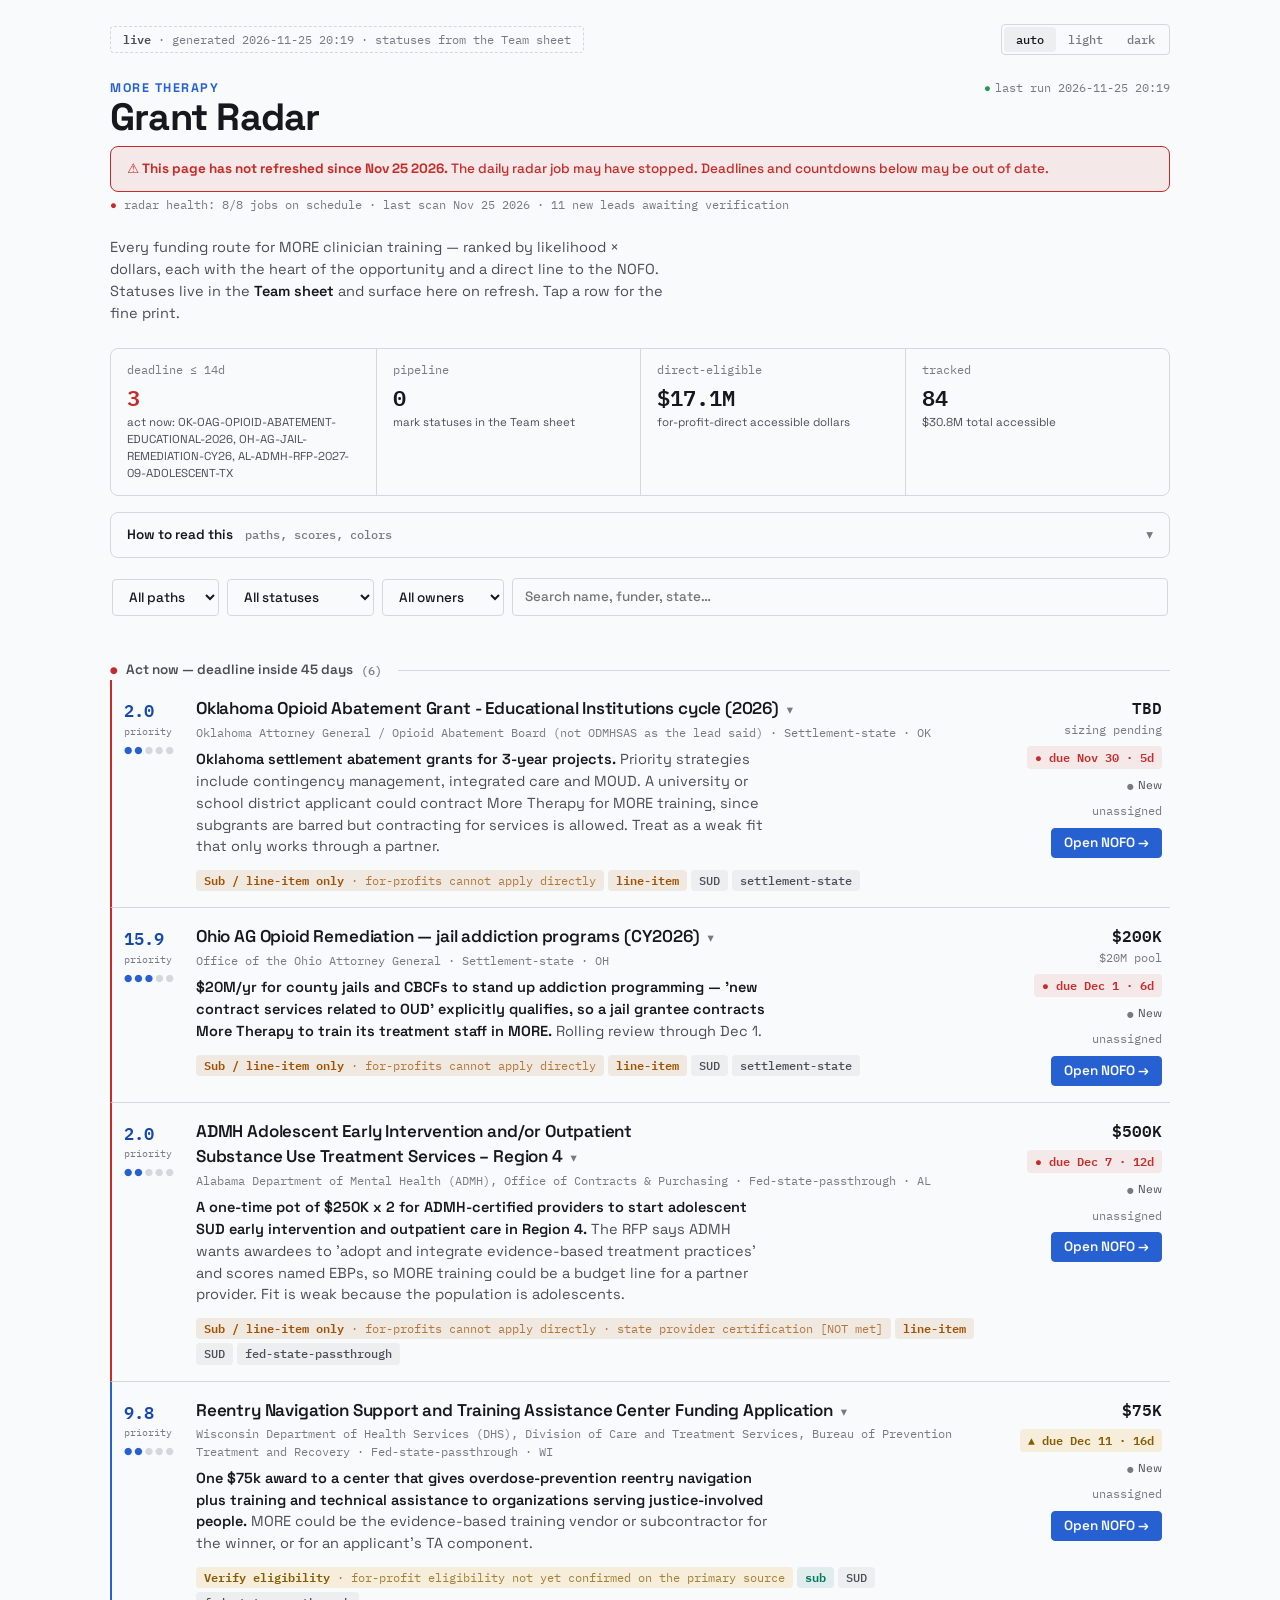
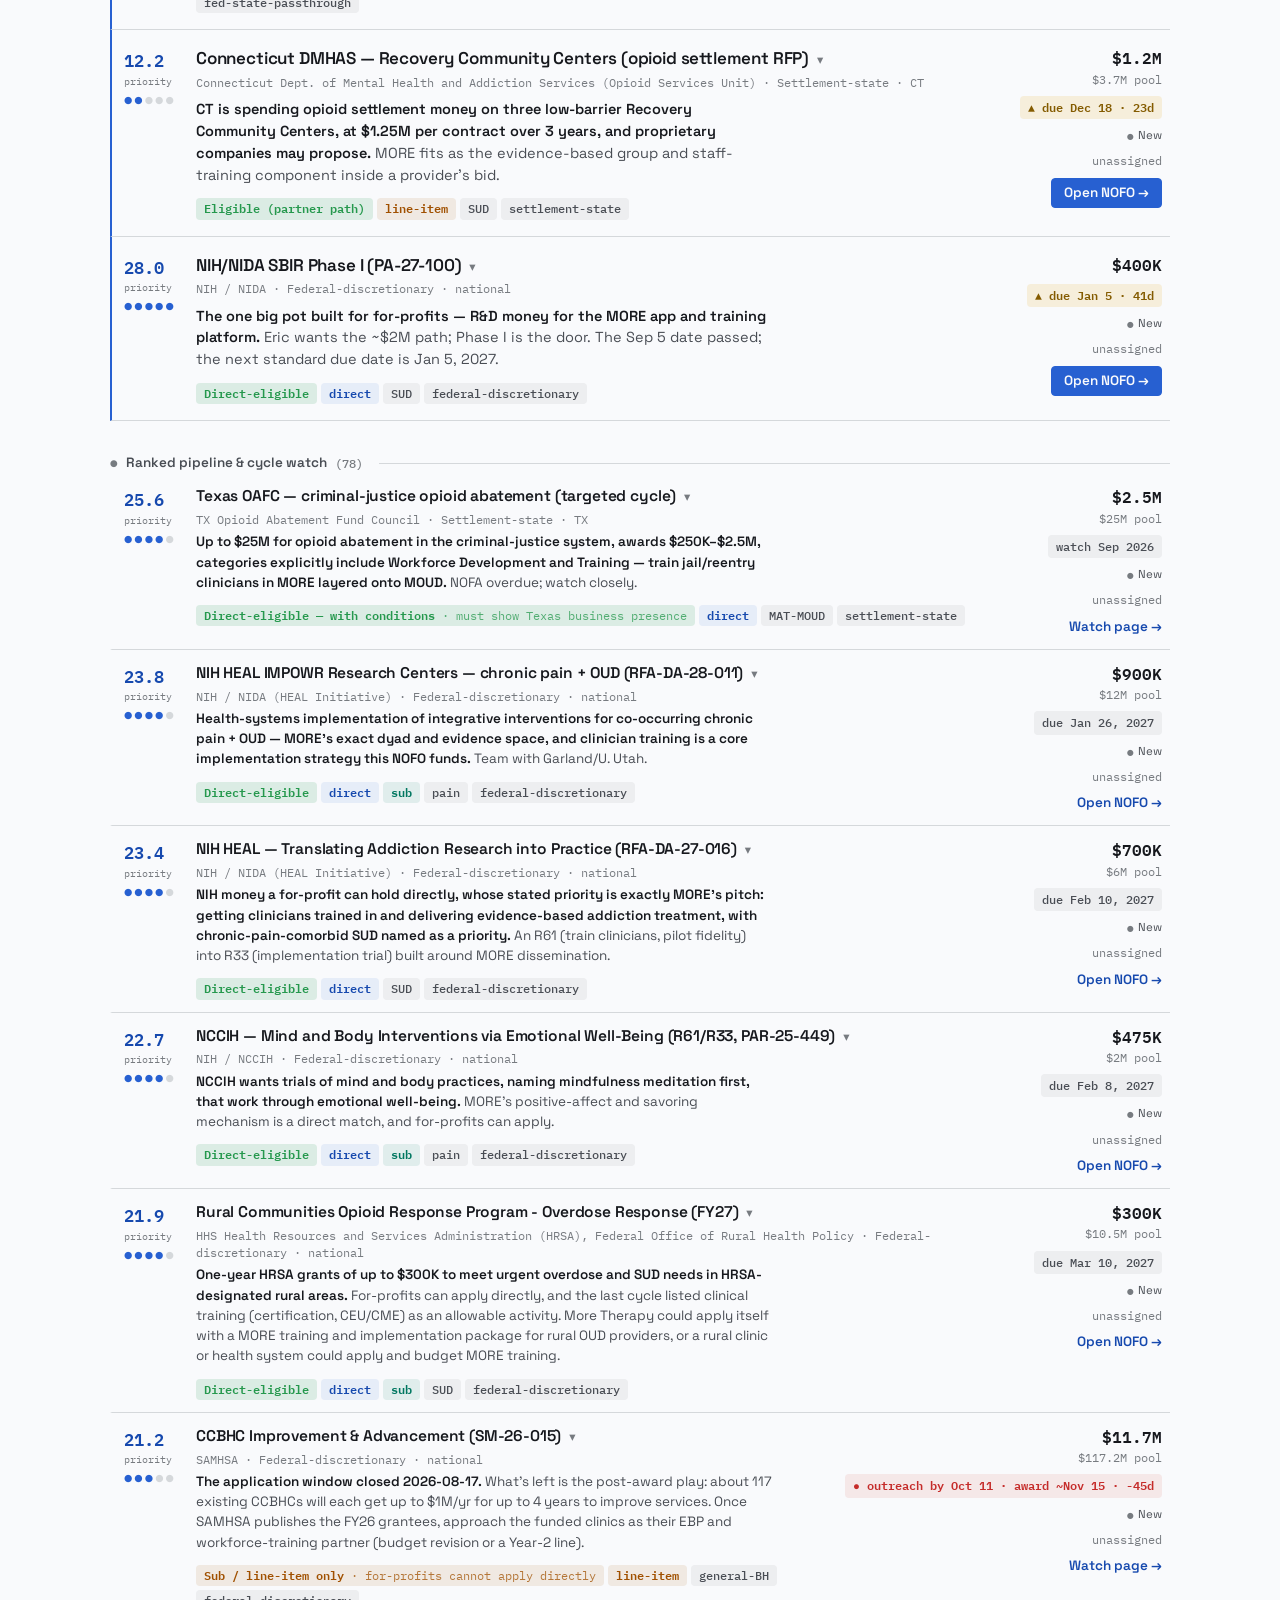
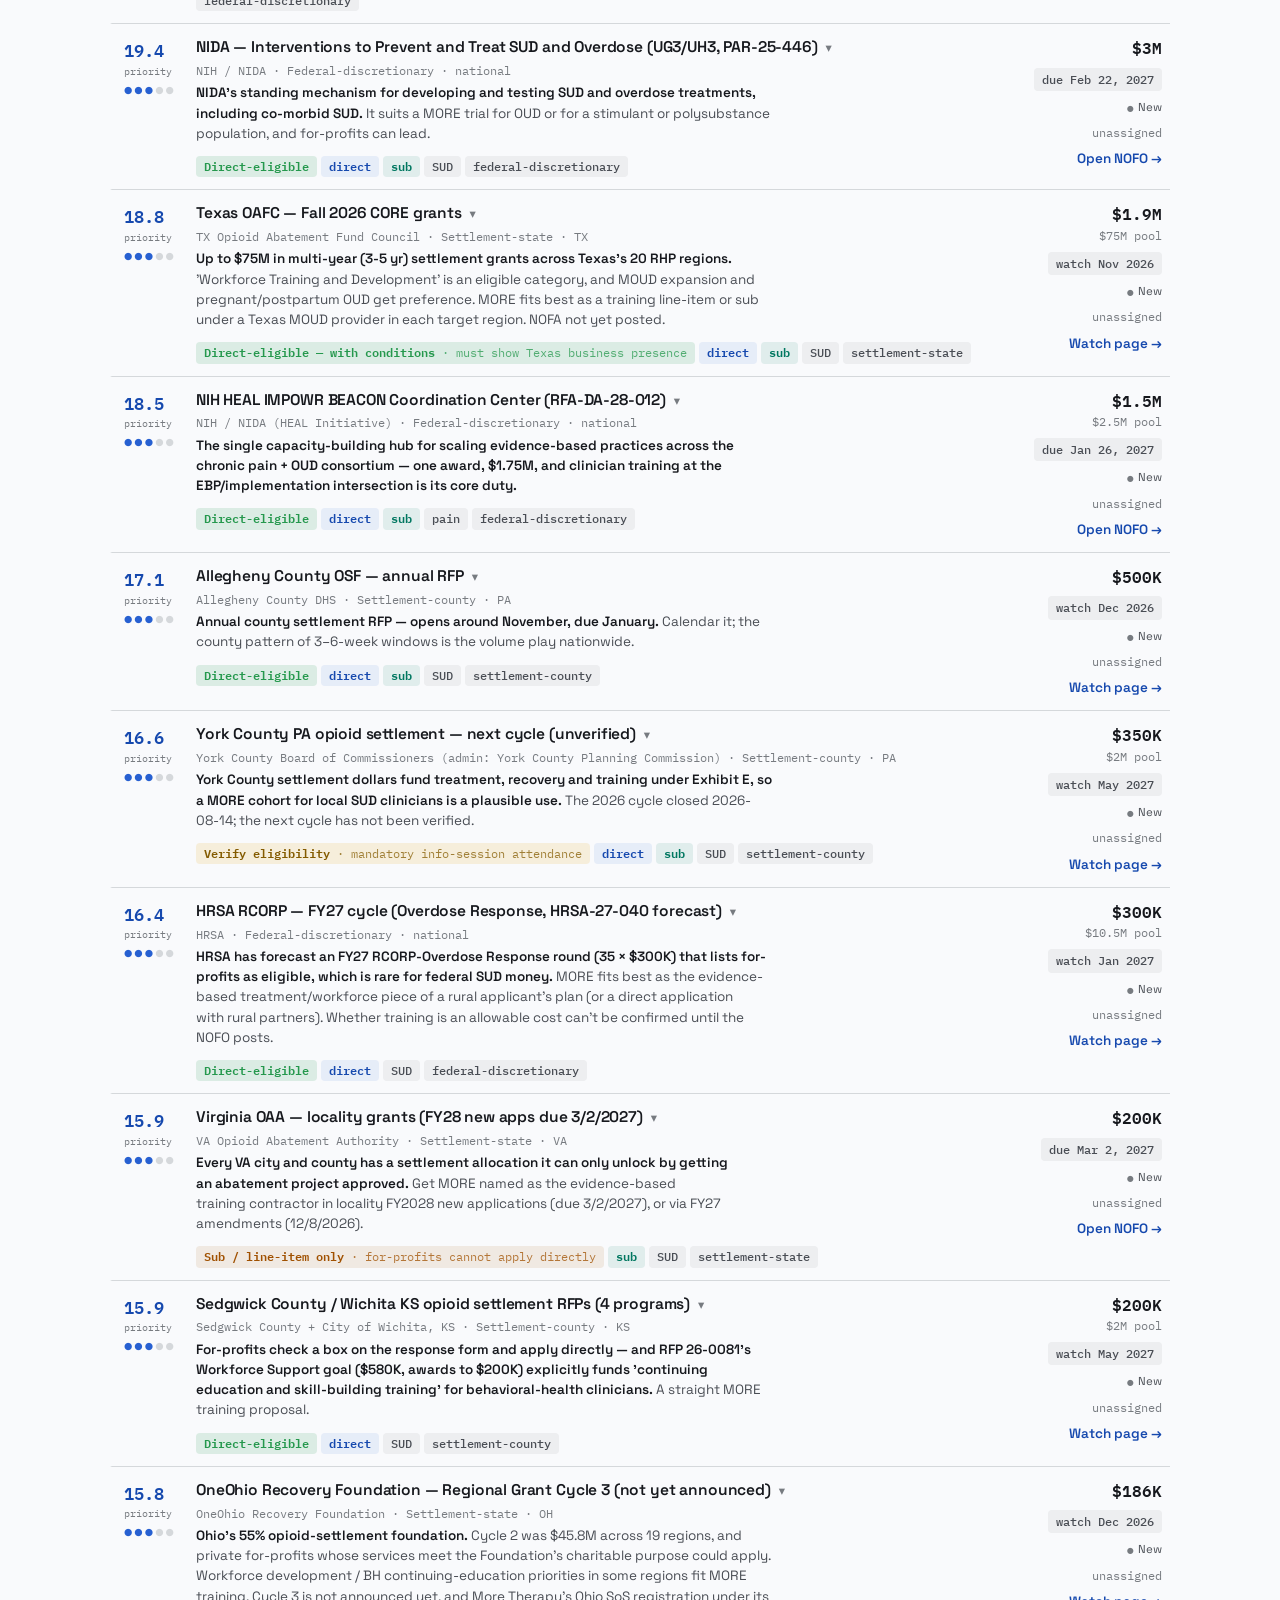
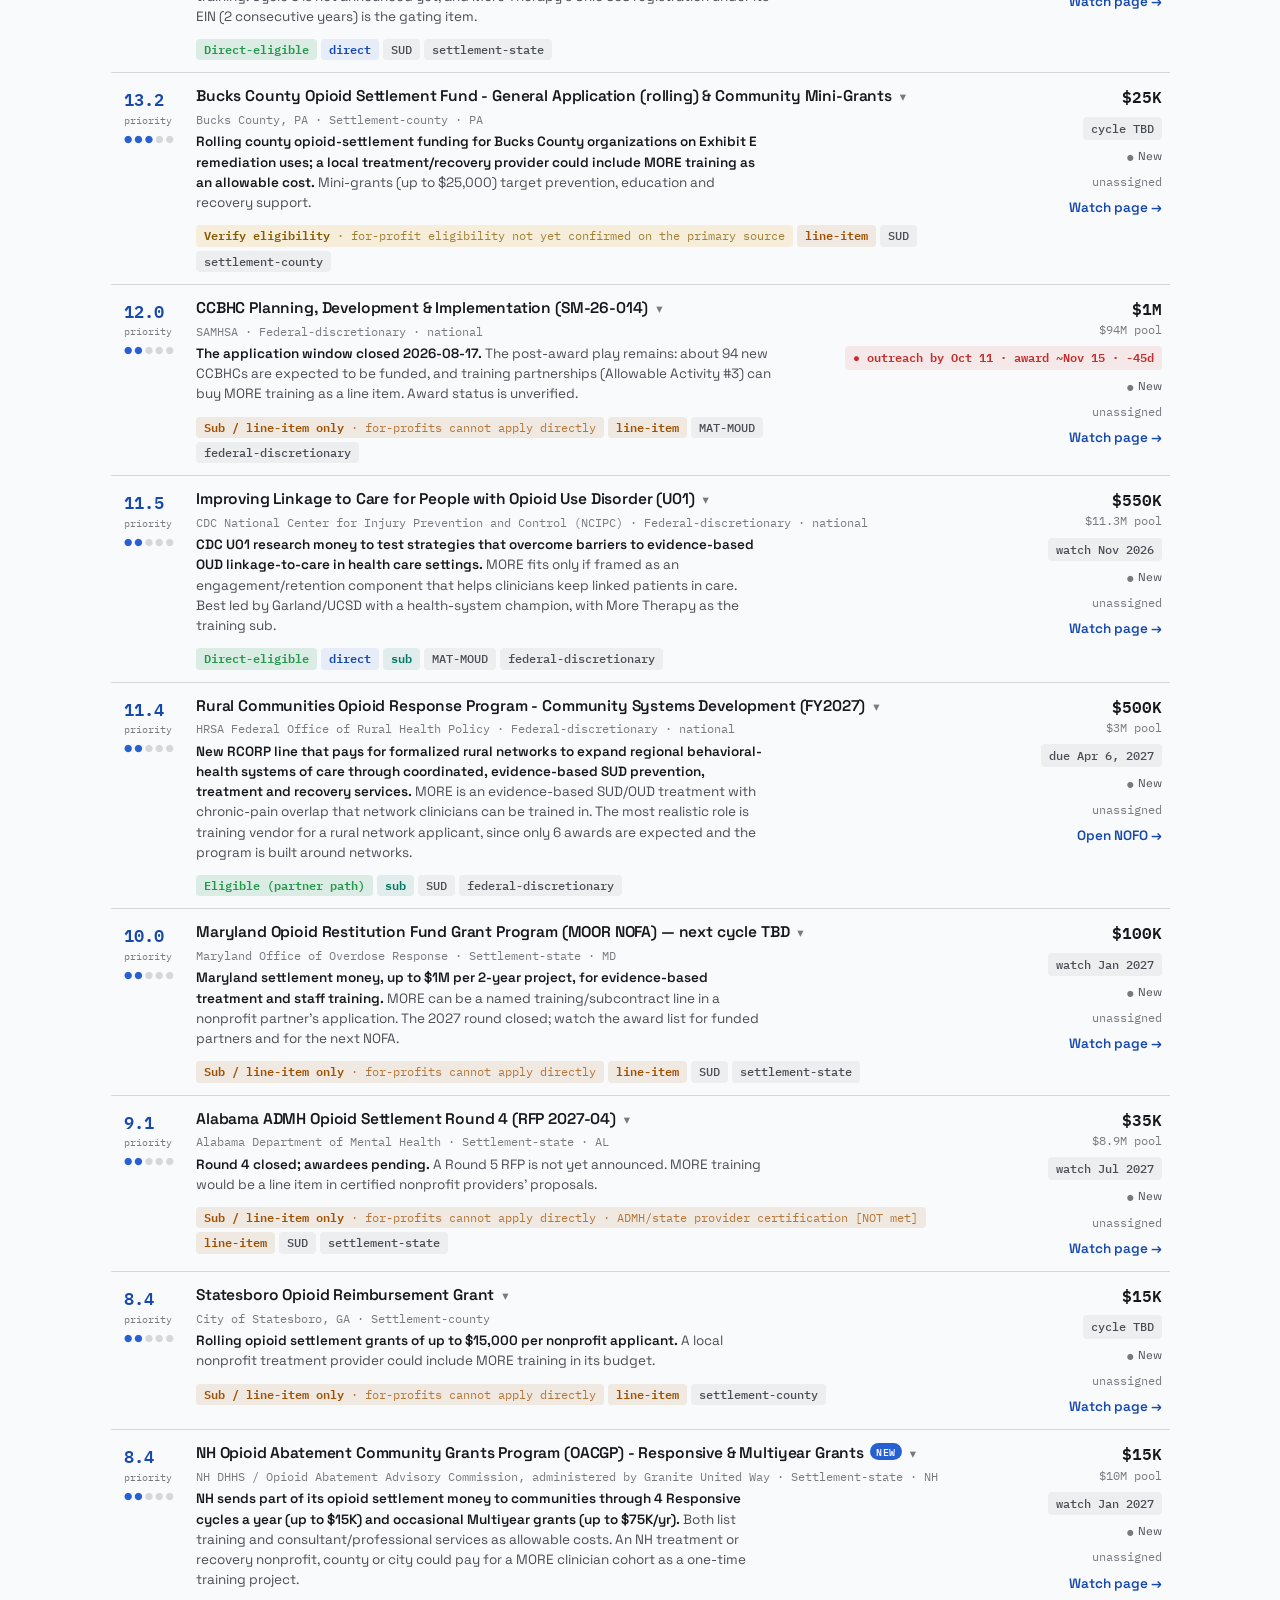
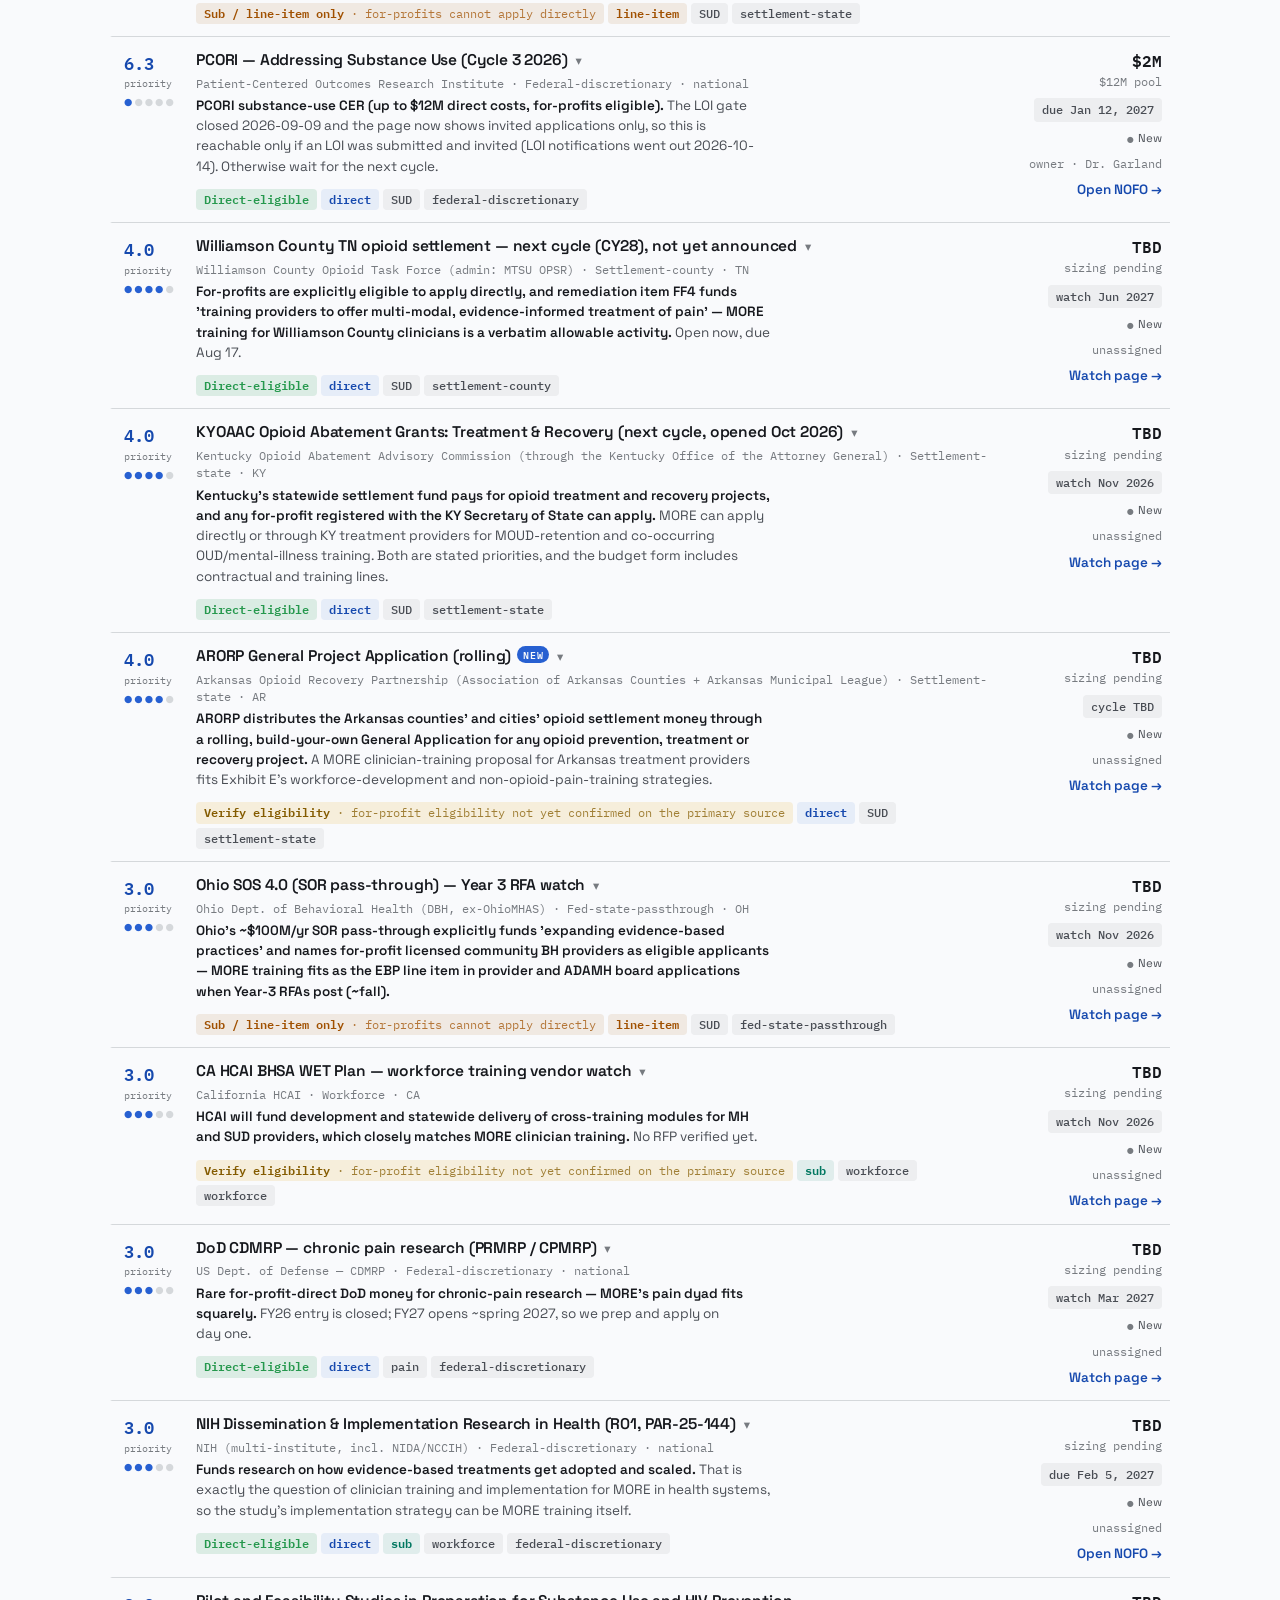
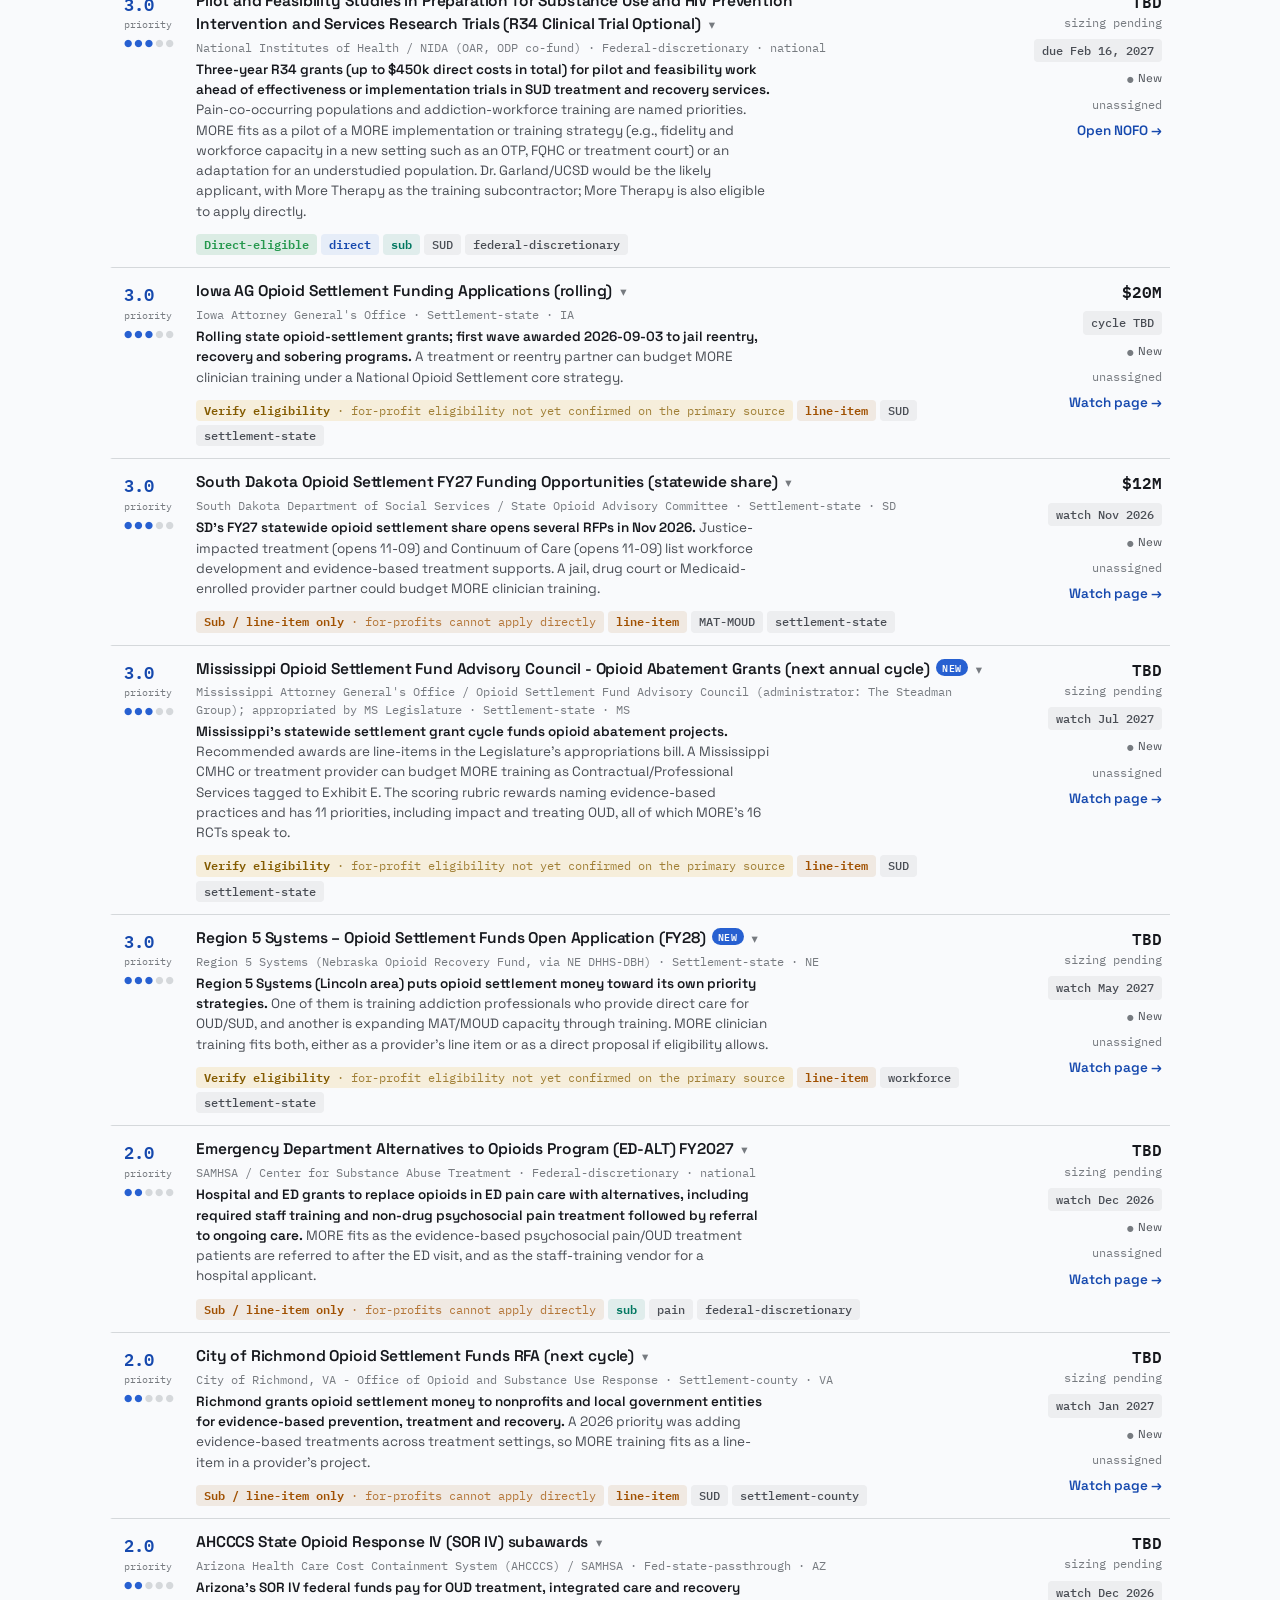
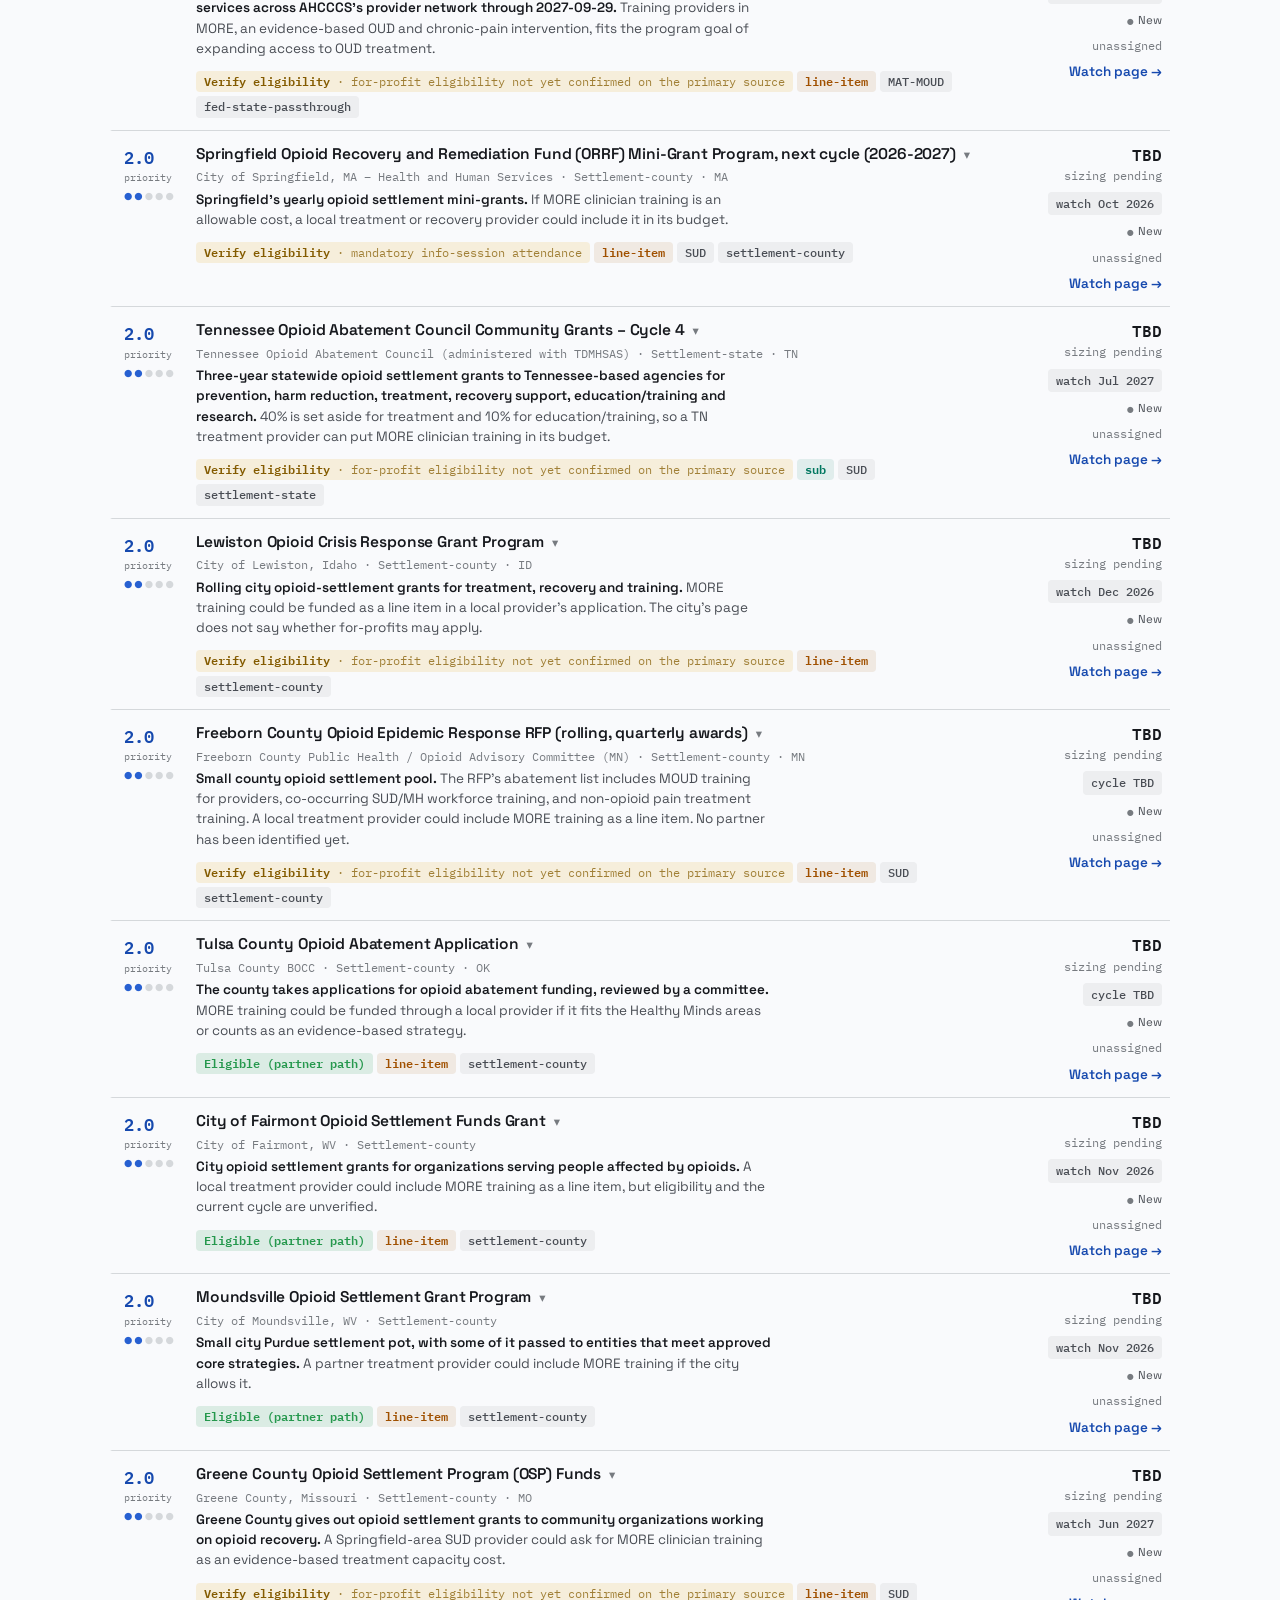
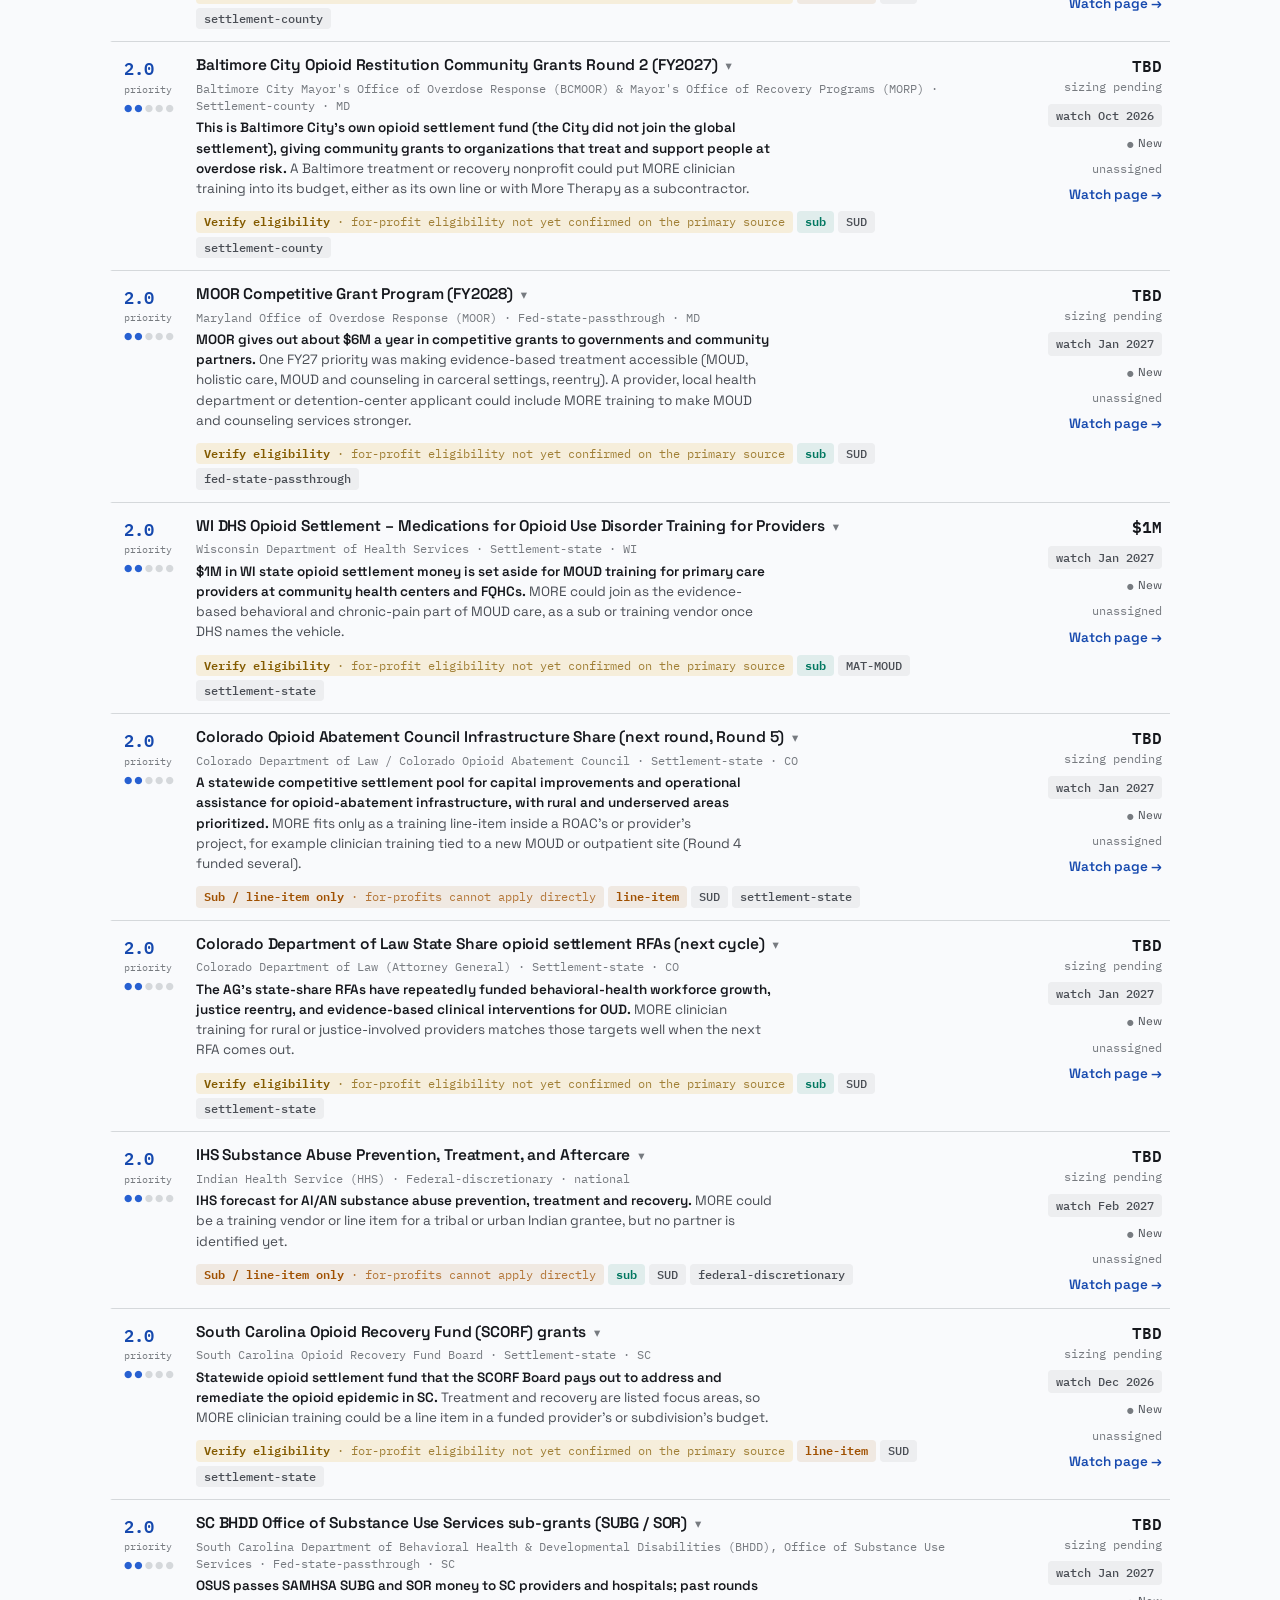
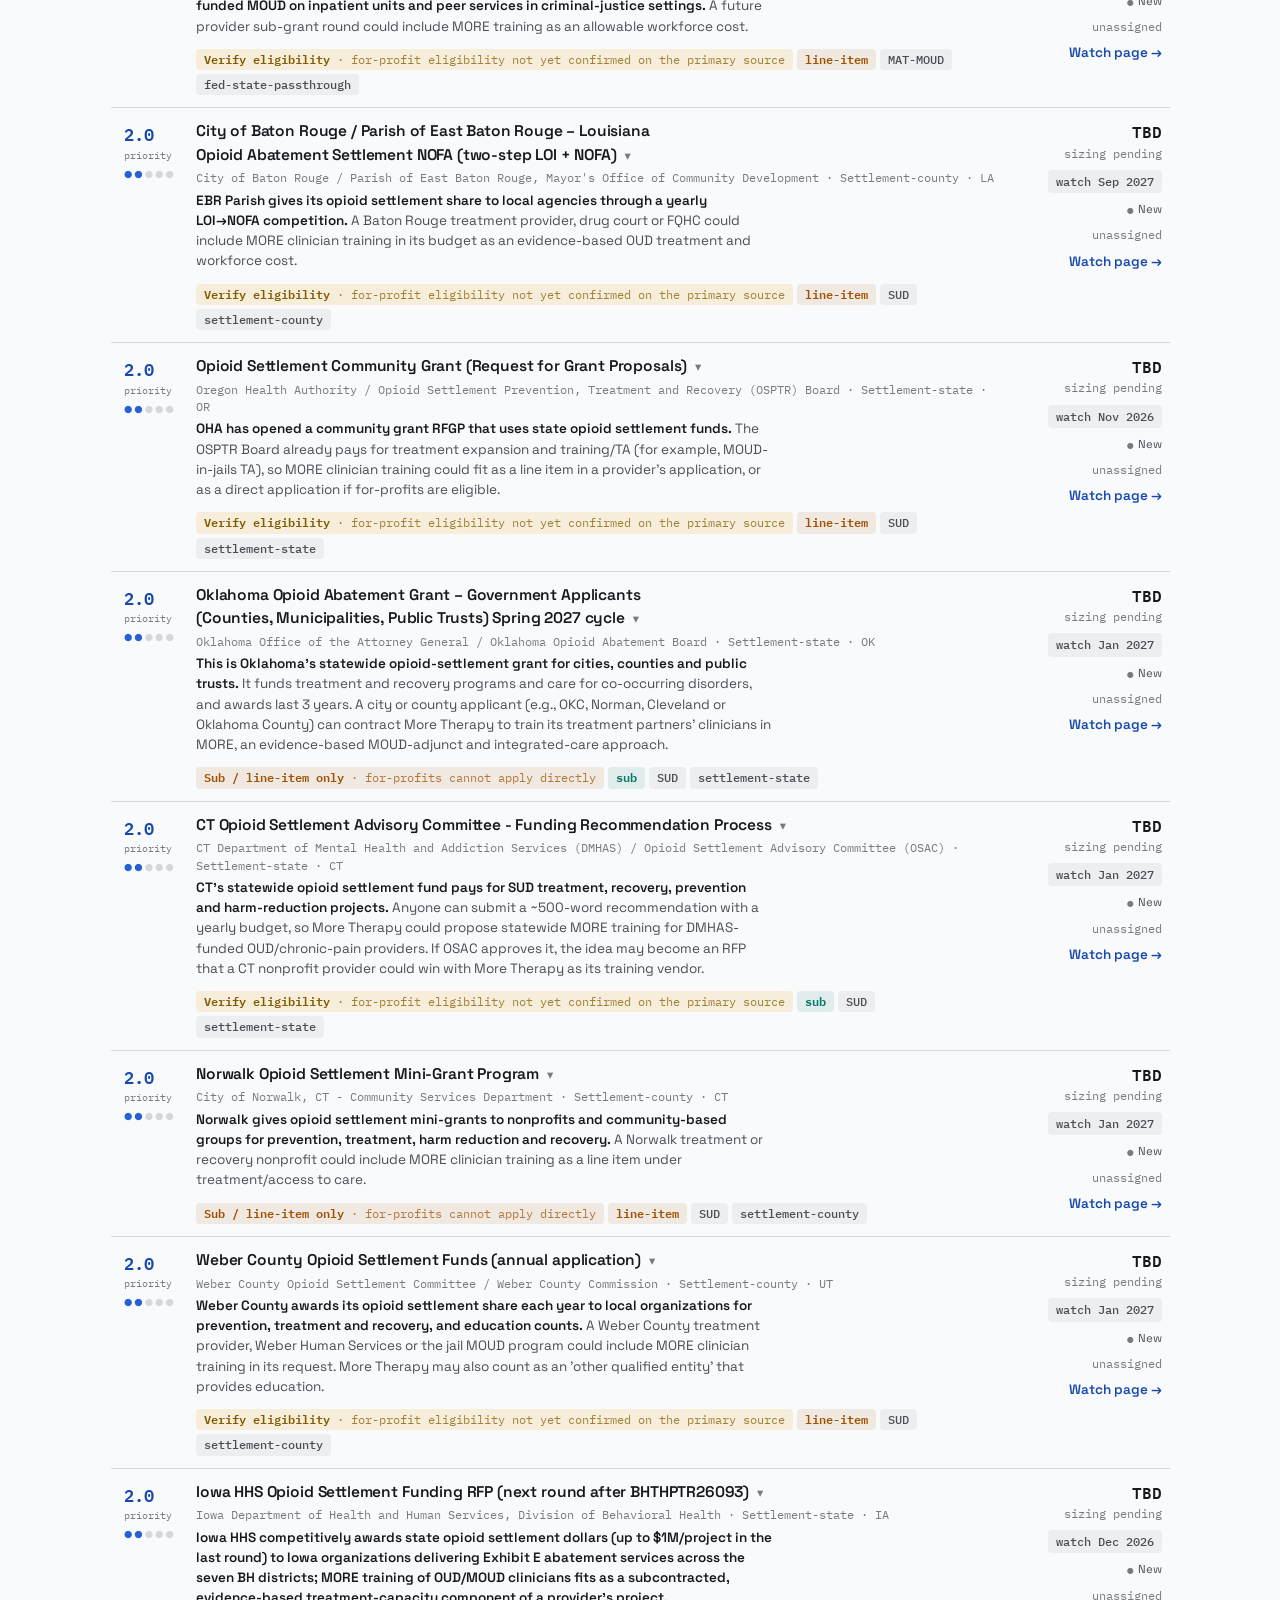
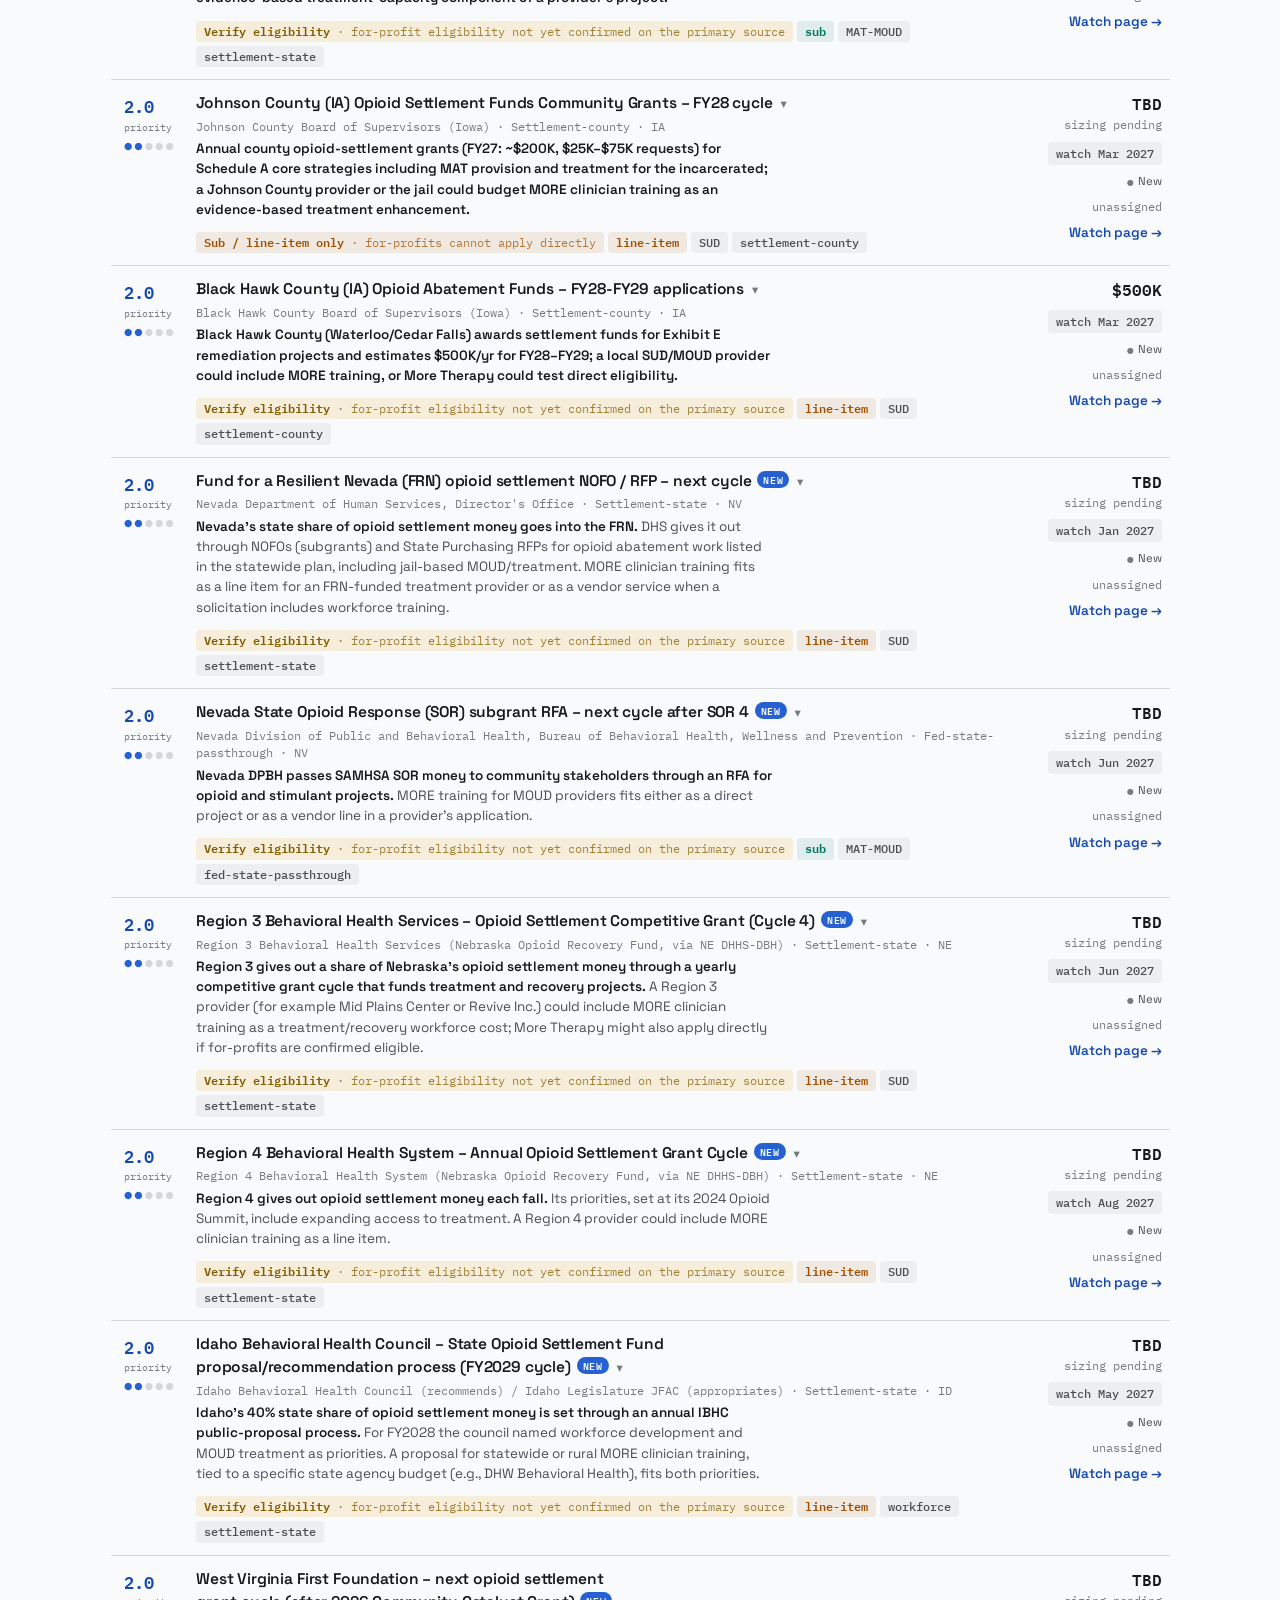
==== commit 69daaf1d: "radar: scan + leads 2026-11-25" ====
--- a/docs/index.html
+++ b/docs/index.html
@@ -475,7 +475,7 @@
   <a class="skip" href="#pipeline">Skip to opportunities</a>
 
   <div class="topline">
-    <p class="buildbar"><b>live</b> · generated 2026-11-25 20:18 · statuses from the Team sheet</p>
+    <p class="buildbar"><b>live</b> · generated 2026-11-25 20:19 · statuses from the Team sheet</p>
     <div class="theme" role="group" aria-label="Color theme">
       <button type="button" data-set="" aria-pressed="true">auto</button>
       <button type="button" data-set="light" aria-pressed="false">light</button>
@@ -488,7 +488,7 @@
       <div class="wordmark">MORE THERAPY</div>
       <h1>Grant Radar</h1>
     </div>
-    <p class="stamp"><span class="dot-live" aria-hidden="true">●</span>last run 2026-11-25 20:18</p>
+    <p class="stamp"><span class="dot-live" aria-hidden="true">●</span>last run 2026-11-25 20:19</p>
   </header>
   <div class="stalebar" id="stalebar" role="alert"></div>
   <p class="healthline" id="healthline"></p>
@@ -560,7 +560,7 @@
 </div>
 
 <script>
-const RADAR = {"today": "2026-11-25", "built_utc": "2026-11-25T20:18:02Z", "rows": [{"grant_id": "ok-oag-opioid-abatement-educational-2026", "aliases": [], "name": "Oklahoma Opioid Abatement Grant - Educational Institutions cycle (2026)", "funder": "Oklahoma Attorney General / Opioid Abatement Board (not ODMHSAS as the lead said)", "program": "Opioid Abatement Grant", "channel": "Settlement-state", "state": "OK", "path": "Line-item", "forprofit_direct": "N", "category": "SUD", "accessible_usd": null, "pool_usd": null, "deadline": "2026-11-30", "cycle_watch": "2027-03-01", "likelihood": 2, "heart": "Oklahoma settlement abatement grants for 3-year projects. Priority strategies include contingency management, integrated care and MOUD. A university or school district applicant could contract More Therapy for MORE training, since subgrants are barred but contracting for services is allowed. Treat as a weak fit that only works through a partner.", "eligibility": "Limited to Oklahoma political subdivisions. This cycle only K-12 school districts, technology school districts and institutes of higher education. Counties, municipalities, public trusts and joint applications open Spring 2027.", "nofo_url": null, "source_url": "https://oklahoma.gov/oag/resources/grants/opioid-abatement-grant.html", "portal": "OAG opioid abatement grant portal (link on the source page)", "accounts_needed": null, "match_required": "No", "page_limit": null, "attachments": null, "scoring_map": null, "effort_hrs": null, "kit_type": "line-item-kit", "kit_url": null, "notes": "The Board reviews applications December through February 2027, with awards announced March/April 2027. Salaries must be tied to abatement work. Indirect costs are capped at 5%, and contractors may not charge grantees indirect. The next cycle opens to counties and municipalities in Spring 2027, which is a better fit for treatment-provider partners. Related to the tracked ok-tulsa-county-opioid-abatement row, but this is a separate state program. The deck's funding tier amounts are in images and were not readable.", "evidence": {"deadline_quote": "Application Portal Opens: October 01, 2026 / Application Portal Closes: November 30, 2026", "amount_quote": null, "eligibility_quote": "Grant awards are limited to Political Subdivisions of the State of Oklahoma only.", "fetched": ["https://oklahoma.gov/content/dam/ok/en/oag/resources/grants/opioid-abatement-grant/2026%20Funding%20Opportunity%20for%20Educational%20Institutions.pdf", "https://oklahoma.gov/oag/resources/grants/opioid-abatement-grant.html"]}, "last_verified": "2026-11-02", "next_check": "2026-11-09", "found_date": "2026-11-02", "verified_by": "ai_pass", "priority": 2.0, "status": "New", "owner": "", "next_action": "", "elig_label": "Sub / line-item only", "elig_note": "for-profits cannot apply directly", "reg_alert": null, "fit_draft": "More Therapy proposes to train Oklahoma Attorney General / Opioid Abatement Board (not ODMHSAS as the lead said)'s front-line behavioral-health and substance-use clinicians in MORE (Mindfulness-Oriented Recovery Enhancement), an evidence-based intervention for co-occurring opioid use disorder and chronic pain. MORE's outcomes are documented across 16 randomized controlled trials with 2,500+ participants and $90M in NIH and DoD research funding: a 59% reduction in treatment dropout (Garland et al., 2022, JAMA Internal Medicine), a 45% reduction in opioid misuse (three times standard group therapy), and a 42% reduction in drug relapse. As a neutral third-party training partner, MORE strengthens this application's evidence-based-practice adoption and workforce-development case without competing for the award.", "checklist": [["Portal", "OAG opioid abatement grant portal (link on the source page)"], ["Match", "No"]]}, {"grant_id": "oh-ag-jail-remediation-cy26", "aliases": [], "name": "Ohio AG Opioid Remediation — jail addiction programs (CY2026)", "funder": "Office of the Ohio Attorney General", "program": "Improving Outcomes for Substance-Addicted Inmates (CY2025–27, AG settlement funds)", "channel": "Settlement-state", "state": "OH", "path": "Line-item", "forprofit_direct": "N", "category": "SUD", "accessible_usd": 200000, "pool_usd": 20000000, "deadline": "2026-12-01", "cycle_watch": null, "likelihood": 3, "heart": "$20M/yr for county jails and CBCFs to stand up addiction programming — 'new contract services related to OUD' explicitly qualifies, so a jail grantee contracts More Therapy to train its treatment staff in MORE. Rolling review through Dec 1.", "eligibility": "Ohio county jails / CBCFs apply (grant levels $150K–$200K by county population + $50K medication add-on not usable for training); MORE enters as contracted service.", "nofo_url": "https://www.ohioattorneygeneral.gov/getattachment/ed88813d-94c9-4e90-ba0f-7d43614444e2/ed88813d-94c9-4e90-ba0f-7d43614444e2.aspx", "source_url": "https://www.ohioattorneygeneral.gov/getattachment/ed88813d-94c9-4e90-ba0f-7d43614444e2/ed88813d-94c9-4e90-ba0f-7d43614444e2.aspx", "portal": "Email application to JailGrants@OhioAGO.gov — rolling, quarterly payments", "accounts_needed": "None for More Therapy; jail needs OH|ID + OhioPays", "match_required": "None stated", "page_limit": null, "scoring_map": "AG review committee; priorities: new programming in shortage areas, multi-county sharing, multi-county jails", "effort_hrs": 12, "kit_type": "line-item-kit", "kit_url": "https://docs.google.com/document/d/1nYvlnmWmL0Pmzax3coSLEcJoaJ8hNSCaUN1UWbDcE3Q/edit", "last_verified": "2026-10-26", "next_check": "2026-11-02", "found_date": "2026-08-04", "notes": "CY2027 already earmarked at $20M — expect a Year-3 round. Funds cannot supplant existing addiction-services spending. Pitch list = Ohio sheriffs/CBCFs, pairs with the contact pipeline.", "evidence": {"deadline_quote": "CY2026 applications will be accepted through Dec. 1, 2026, with grant payments issued by quarter.", "amount_quote": null, "eligibility_quote": "New contract services related to OUD.", "fetched": ["https://www.ohioattorneygeneral.gov/getattachment/ed88813d-94c9-4e90-ba0f-7d43614444e2/ed88813d-94c9-4e90-ba0f-7d43614444e2.aspx"]}, "verified_by": "ai_pass", "priority": 15.9, "status": "New", "owner": "", "next_action": "", "elig_label": "Sub / line-item only", "elig_note": "for-profits cannot apply directly", "reg_alert": null, "fit_draft": "More Therapy proposes to train Office of the Ohio Attorney General's front-line behavioral-health and substance-use clinicians in MORE (Mindfulness-Oriented Recovery Enhancement), an evidence-based intervention for co-occurring opioid use disorder and chronic pain. MORE's outcomes are documented across 16 randomized controlled trials with 2,500+ participants and $90M in NIH and DoD research funding: a 59% reduction in treatment dropout (Garland et al., 2022, JAMA Internal Medicine), a 45% reduction in opioid misuse (three times standard group therapy), and a 42% reduction in drug relapse. In this opportunity MORE maps directly onto the review criteria — AG review committee; priorities: new programming in shortage areas, multi-county sharing, multi-county jails As a neutral third-party training partner, MORE strengthens this application's evidence-based-practice adoption and workforce-development case without competing for the award.", "checklist": [["Portal", "Email application to JailGrants@OhioAGO.gov — rolling, quarterly payments"], ["Accounts / registrations", "None for More Therapy; jail needs OH|ID + OhioPays"], ["Match", "None stated"]]}, {"grant_id": "al-admh-rfp-2027-09-adolescent-tx", "aliases": ["RFP 2027-09"], "name": "ADMH Adolescent Early Intervention and/or Outpatient Substance Use Treatment Services – Region 4", "funder": "Alabama Department of Mental Health (ADMH), Office of Contracts & Purchasing", "program": "ADMH Division of Mental Health & Substance Use Services – adolescent SUD treatment RFP", "channel": "Fed-state-passthrough", "state": "AL", "path": "Line-item", "forprofit_direct": "N", "category": "SUD", "accessible_usd": null, "pool_usd": 500000, "deadline": "2026-12-07", "cycle_watch": null, "likelihood": 2, "heart": "A one-time pot of $250K x 2 for ADMH-certified providers to start adolescent SUD early intervention and outpatient care in Region 4. The RFP says ADMH wants awardees to 'adopt and integrate evidence-based treatment practices' and scores named EBPs, so MORE training could be a budget line for a partner provider. Fit is weak because the population is adolescents.", "eligibility": "ANY public or private organization that is certified by ADMH to provide prevention or substance use treatment services, or can be certified within four months of award. Excluded: ADMH and state employees, and entities that directly received funds from the state opioid litigation. Must register with AL SOS, E-Verify and STAARS.", "nofo_url": "https://mh.alabama.gov/wp-content/uploads/2026/10/2027-09-Adolescent-Treatment.pdf", "source_url": "https://mh.alabama.gov/contracts-and-purchasing/", "portal": "Paper/physical submission to ADMH Office of Contracts & Purchasing, 100 N. Union St., Suite 570, Montgomery AL (no email/fax)", "accounts_needed": "Alabama Secretary of State registration; E-Verify; STAARS Vendor Self Service (applicant)", "match_required": null, "page_limit": "Cover 1 p; Org history 2 pp; Program description 5 pp; Budget 1 p", "attachments": "Exhibit 2 budget narrative + 12-month detailed budget; 1 original, 2 copies, 1 USB", "scoring_map": "Understanding/Responsiveness 20; Organizational experience 20; Program description quality incl. specific EBPs 25; Readiness to implement 20; Budget/narrative (indirect <=15%) 15", "effort_hrs": null, "kit_type": "line-item-kit", "kit_url": null, "notes": "The question deadline (2026-10-22) has passed, and Q&A was tentatively due 2026-10-30 on the ADMH site. The budget section lists initiation costs and does not name training, so present MORE as the named EBP plus staff training. Funding is one-time over a 12-month cost-reimbursement cycle. The RFP text says both 12 and 13 counties for Region 4, and a partner must be ADMH-certified. Only a hard-copy proposal received by the deadline counts; postmarks do not.", "evidence": {"deadline_quote": "Request for Proposals (RFP) will be accepted until 2:00 pm on Monday, December 7, 2026.", "amount_quote": "The Alabama Department of Mental Health will award a total of $250,000 each to two applicants ... A total of $500,000 will be awarded through this RFP.", "eligibility_quote": "ANY Public or Private organizations who meet the following: Agencies and/or organizations certified by ADMH to provide prevention or substance use treatment services. Can be certified by ADMH to provide such services within four months of award.", "fetched": ["https://mh.alabama.gov/grants/", "https://mh.alabama.gov/faq/opioid-grants/", "https://mh.alabama.gov/opioid-settlement/", "https://mh.alabama.gov/contracts-and-purchasing/", "https://mh.alabama.gov/wp-content/uploads/2026/10/2027-09-Adolescent-Treatment.pdf"]}, "last_verified": "2026-11-02", "next_check": "2026-11-09", "found_date": "2026-11-02", "verified_by": "ai_pass", "priority": 2.0, "status": "New", "owner": "", "next_action": "", "elig_label": "Sub / line-item only", "elig_note": "for-profits cannot apply directly · state provider certification [NOT met]", "reg_alert": null, "fit_draft": "More Therapy proposes to train Alabama Department of Mental Health (ADMH), Office of Contracts & Purchasing's front-line behavioral-health and substance-use clinicians in MORE (Mindfulness-Oriented Recovery Enhancement), an evidence-based intervention for co-occurring opioid use disorder and chronic pain. MORE's outcomes are documented across 16 randomized controlled trials with 2,500+ participants and $90M in NIH and DoD research funding: a 59% reduction in treatment dropout (Garland et al., 2022, JAMA Internal Medicine), a 45% reduction in opioid misuse (three times standard group therapy), and a 42% reduction in drug relapse. In this opportunity MORE maps directly onto the review criteria — Understanding/Responsiveness 20; Organizational experience 20; Program description quality incl. specific EBPs 25; Readiness to implement 20; Budget/narrative (indirect <=15%) 15 As a neutral third-party training partner, MORE strengthens this application's evidence-based-practice adoption and workforce-development case without competing for the award.", "checklist": [["Portal", "Paper/physical submission to ADMH Office of Contracts & Purchasing, 100 N. Union St., Suite 570, Montgomery AL (no email/fax)"], ["Accounts / registrations", "Alabama Secretary of State registration; E-Verify; STAARS Vendor Self Service (applicant)"], ["Page limits", "Cover 1 p; Org history 2 pp; Program description 5 pp; Budget 1 p"], ["Required attachments", "Exhibit 2 budget narrative + 12-month detailed budget; 1 original, 2 copies, 1 USB"]]}, {"grant_id": "wi-dhs-reentry-navigation-tac-fy27", "aliases": [], "name": "Reentry Navigation Support and Training Assistance Center Funding Application", "funder": "Wisconsin Department of Health Services (DHS), Division of Care and Treatment Services, Bureau of Prevention Treatment and Recovery", "program": "CDC Overdose Data to Action for States (OD2A-S) pass-through RFA", "channel": "Fed-state-passthrough", "state": "WI", "path": "Sub", "forprofit_direct": "unclear", "category": "SUD", "accessible_usd": 75000, "pool_usd": null, "deadline": "2026-12-11", "cycle_watch": null, "likelihood": 2, "heart": "One $75k award to a center that gives overdose-prevention reentry navigation plus training and technical assistance to organizations serving justice-involved people. MORE could be the evidence-based training vendor or subcontractor for the winner, or for an applicant's TA component.", "eligibility": "Organizations serving people at risk of overdose, community-based organizations, non-profits, and municipal, county or Tribal agencies. Applicants must work in Wisconsin. For-profits are not named.", "nofo_url": null, "source_url": "https://www.dhs.wisconsin.gov/contracts/reentry-navigation-support-and-training-assistance-center-funding-application.htm", "portal": "Alchemer online form (linked from the DHS page)", "accounts_needed": null, "match_required": "No match requirement", "page_limit": null, "attachments": null, "scoring_map": "Section 4: Provisional budget and budget justification (10 points)", "effort_hrs": null, "kit_type": "letter-of-support", "kit_url": null, "notes": "Questions are due in writing by 2026-12-04, 11:59 p.m. Initial award period is 2027-03-01 to 2027-08-31, with a possible $150,000 for FY28 based on performance and fund availability. The budget cap for the initial period is $75k. The page says contracts are between DHS and the awarded applicant, and subcontractors are allowed. Approach local nonprofits that are likely to apply. This is distinct from wi-dhs-osf-moud-provider-training.", "evidence": {"deadline_quote": "The deadline to apply for this funding opportunity is 11:59 p.m. on Dec. 11, 2026.", "amount_quote": "Initial award amount is $75,000. Based on successful project performance, an additional $150,000 will be awarded for the following project year (FY28).", "eligibility_quote": "Eligible organizations include organizations serving people at risk of overdose, community-based organizations, non-profit organizations, and municipal, county, or Tribal agencies", "fetched": ["https://www.dhs.wisconsin.gov/contracts/reentry-navigation-support-and-training-assistance-center-funding-application.htm"]}, "last_verified": "2026-11-02", "next_check": "2026-11-09", "found_date": "2026-11-02", "verified_by": "ai_pass", "priority": 9.8, "status": "New", "owner": "", "next_action": "", "elig_label": "Verify eligibility", "elig_note": "for-profit eligibility not yet confirmed on the primary source", "reg_alert": null, "fit_draft": "More Therapy proposes to train Wisconsin Department of Health Services (DHS), Division of Care and Treatment Services, Bureau of Prevention Treatment and Recovery's front-line behavioral-health and substance-use clinicians in MORE (Mindfulness-Oriented Recovery Enhancement), an evidence-based intervention for co-occurring opioid use disorder and chronic pain. MORE's outcomes are documented across 16 randomized controlled trials with 2,500+ participants and $90M in NIH and DoD research funding: a 59% reduction in treatment dropout (Garland et al., 2022, JAMA Internal Medicine), a 45% reduction in opioid misuse (three times standard group therapy), and a 42% reduction in drug relapse. In this opportunity MORE maps directly onto the review criteria — Section 4: Provisional budget and budget justification (10 points) As a neutral third-party training partner, MORE strengthens this application's evidence-based-practice adoption and workforce-development case without competing for the award.", "checklist": [["Portal", "Alchemer online form (linked from the DHS page)"], ["Match", "No match requirement"]], "page_flag": {"date": "2026-11-23", "added_dates": ["november 23, 2026"], "url": "https://www.dhs.wisconsin.gov/contracts/reentry-navigation-support-and-training-assistance-center-funding-application.htm"}}, {"grant_id": "ct-dmhas-recovery-centers-2027", "aliases": ["DMHAS-OSU-RECOVERY CENTERS-2027"], "name": "Connecticut DMHAS — Recovery Community Centers (opioid settlement RFP)", "funder": "Connecticut Dept. of Mental Health and Addiction Services (Opioid Services Unit)", "program": "RFP DMHAS-OSU-RECOVERY CENTERS-2027", "channel": "Settlement-state", "state": "CT", "path": "Line-item", "forprofit_direct": "Y", "category": "SUD", "accessible_usd": 1247611, "pool_usd": 3742834, "deadline": "2026-12-18", "cycle_watch": null, "likelihood": 2, "heart": "CT is spending opioid settlement money on three low-barrier Recovery Community Centers, at $1.25M per contract over 3 years, and proprietary companies may propose. MORE fits as the evidence-based group and staff-training component inside a provider's bid.", "eligibility": "Private provider organizations (nonprofit or proprietary corporations or partnerships), CT state agencies, and municipalities.", "nofo_url": "https://portal.ct.gov/-/media/dmhas/publications/dmhas-osu-recovery-centers-2027-rfp.pdf", "source_url": "https://portal.ct.gov/DMHAS/RFPs/Index/RFPs-and-RFQs", "portal": "Email/electronic submission per RFP", "accounts_needed": "CT Secretary of State registration (partner)", "match_required": null, "page_limit": null, "attachments": null, "scoring_map": "Centers must be stigma-free, low-barrier drop-in for people who use drugs, without requiring abstinence; pitch MORE as optional skills groups plus staff training.", "effort_hrs": 15, "kit_type": "line-item-kit", "kit_url": null, "last_verified": "2026-10-20", "next_check": "2026-10-27", "found_date": "2026-10-20", "notes": "Responses due Fri Dec 18, 2026, 3:00 PM EST. Virtual bidders' conference Fri Nov 6, 2026, 10:00 AM: attend to meet likely bidders. Funding source: Opioid Settlement Funds. 3 awards, 3-year term.", "evidence": {"deadline_quote": "RESPONSES MUST BE RECEIVED NO LATER THAN Friday, December 18, 2026, 3:00 PM EST", "amount_quote": "$3,742,834.00 • Number of Awards: 3 Awards • Total Contract Cost: $1,247,611.00 per contract • Contract Term: 3-year term", "eligibility_quote": "Private provider organizations (defined as non-state entities that are either nonprofit or proprietary corporations or partnerships), CT State agencies, and municipalities are eligible", "fetched": ["https://portal.ct.gov/-/media/dmhas/publications/dmhas-osu-recovery-centers-2027-rfp.pdf"]}, "priority": 12.2, "status": "New", "owner": "", "next_action": "", "elig_label": "Eligible (partner path)", "elig_note": "", "reg_alert": null, "fit_draft": "More Therapy proposes to train Connecticut Dept. of Mental Health and Addiction Services (Opioid Services Unit)'s front-line behavioral-health and substance-use clinicians in MORE (Mindfulness-Oriented Recovery Enhancement), an evidence-based intervention for co-occurring opioid use disorder and chronic pain. MORE's outcomes are documented across 16 randomized controlled trials with 2,500+ participants and $90M in NIH and DoD research funding: a 59% reduction in treatment dropout (Garland et al., 2022, JAMA Internal Medicine), a 45% reduction in opioid misuse (three times standard group therapy), and a 42% reduction in drug relapse. In this opportunity MORE maps directly onto the review criteria — Centers must be stigma-free, low-barrier drop-in for people who use drugs, without requiring abstinence; pitch MORE as optional skills groups plus staff training. As a neutral third-party training partner, MORE strengthens this application's evidence-based-practice adoption and workforce-development case without competing for the award.", "checklist": [["Portal", "Email/electronic submission per RFP"], ["Accounts / registrations", "CT Secretary of State registration (partner)"]]}, {"grant_id": "pa-27-100", "aliases": ["PA-27-100"], "name": "NIH/NIDA SBIR Phase I (PA-27-100)", "funder": "NIH / NIDA", "program": "Parent SBIR (R43/R44) Clinical Trial Optional", "channel": "Federal-discretionary", "state": "US", "path": "Direct", "forprofit_direct": "Y", "category": "SUD", "accessible_usd": 400000, "pool_usd": null, "deadline": "2027-01-05", "cycle_watch": null, "likelihood": 5, "heart": "The one big pot built for for-profits — R&D money for the MORE app and training platform. Eric wants the ~$2M path; Phase I is the door. The Sep 5 date passed; the next standard due date is Jan 5, 2027.", "eligibility": "US for-profit small business, ≤500 employees, majority US-owned — More Therapy qualifies as-is.", "nofo_url": "https://simpler.grants.gov/opportunity/d1ba49e5-3684-4420-849a-ab2330ec493e", "source_url": "https://www.grants.gov/search-results-detail/359671", "portal": "Grants.gov / NIH ASSIST", "accounts_needed": "SAM/UEI (annual renewal) + SBA Company Registry + eRA Commons + Grants.gov — 6+ weeks of lead; start now", "match_required": "None", "page_limit": null, "attachments": null, "scoring_map": "NIH 5-criteria review — Significance (pain+OUD unmet need), Innovation (~3× CBT effect), Approach, Investigators, Environment; NIDA caps Phase I $400K / Phase II $3M", "effort_hrs": 120, "kit_type": "direct-template", "kit_url": "https://docs.google.com/document/d/1nYvlnmWmL0Pmzax3coSLEcJoaJ8hNSCaUN1UWbDcE3Q/edit", "last_verified": "2026-11-23", "next_check": "2026-11-30", "found_date": "2026-08-01", "notes": "Next standard due dates 2027-01-05 and 2027-04-05 (announcement expires after Apr 5, 2027 per grants.gov close date). Dr. Garland owns. SBIR requires SAM/UEI, eRA Commons and SBA company registration well ahead.", "evidence": {"deadline_quote": "Closing: April 5, 2027 (simpler.grants.gov, fetched 2026-11-23); standard due dates Jan 5, 2027 and Apr 5, 2027 per earlier NOFO fetch", "fetched": ["https://simpler.grants.gov/opportunity/d1ba49e5-3684-4420-849a-ab2330ec493e"]}, "verified_by": "ai_pass", "priority": 28.0, "status": "New", "owner": "", "next_action": "", "elig_label": "Direct-eligible", "elig_note": "", "reg_alert": "Start SAM.gov/UEI, eRA Commons, SBA registry now — they take weeks and this closes in 41 days.", "fit_draft": "More Therapy proposes to train NIH / NIDA's front-line behavioral-health and substance-use clinicians in MORE (Mindfulness-Oriented Recovery Enhancement), an evidence-based intervention for co-occurring opioid use disorder and chronic pain. MORE's outcomes are documented across 16 randomized controlled trials with 2,500+ participants and $90M in NIH and DoD research funding: a 59% reduction in treatment dropout (Garland et al., 2022, JAMA Internal Medicine), a 45% reduction in opioid misuse (three times standard group therapy), and a 42% reduction in drug relapse. In this opportunity MORE maps directly onto the review criteria — NIH 5-criteria review — Significance (pain+OUD unmet need), Innovation (~3× CBT effect), Approach, Investigators, Environment; NIDA caps Phase I $400K / Phase II $3M As a neutral third-party training partner, MORE strengthens this application's evidence-based-practice adoption and workforce-development case without competing for the award.", "checklist": [["Portal", "Grants.gov / NIH ASSIST"], ["Accounts / registrations", "SAM/UEI (annual renewal) + SBA Company Registry + eRA Commons + Grants.gov — 6+ weeks of lead; start now"], ["⚠ Lead time", "Start SAM.gov/UEI, eRA Commons, SBA registry now — they take weeks and this closes in 41 days."], ["Match", "None"]]}, {"grant_id": "tx-oafc-cjs-2026", "aliases": [], "name": "Texas OAFC — criminal-justice opioid abatement (targeted cycle)", "funder": "TX Opioid Abatement Fund Council", "program": "2026 Grant Issuance Plan (amended 3/12/2026) — Spring 2026 targeted strategy, NOFA pending", "channel": "Settlement-state", "state": "TX", "path": "Direct", "forprofit_direct": "Y", "category": "MAT-MOUD", "accessible_usd": 2500000, "pool_usd": 25000000, "deadline": null, "cycle_watch": "2026-09-01", "likelihood": 4, "heart": "Up to $25M for opioid abatement in the criminal-justice system, awards $250K–$2.5M, categories explicitly include Workforce Development and Training — train jail/reentry clinicians in MORE layered onto MOUD. NOFA overdue; watch closely.", "eligibility": "Competitive, statewide, any geographic scope; must engage in business in Texas as a condition of award (out-of-state at application time allowed).", "nofo_url": "https://comptroller.texas.gov/programs/opioid-council/docs/grants/Amended-2026-OAFC-grant-issuance-plan.pdf", "source_url": "https://comptroller.texas.gov/programs/opioid-council/grants/grant-opp.php", "portal": "Texas OGMS (txcomptroller.my.site.com/opioid)", "accounts_needed": "TX OGMS account", "match_required": null, "page_limit": null, "attachments": null, "scoring_map": "Plan categories: Treatment & Coordination of Care · Recovery Support · Workforce Development and Training · Prevention/Public Safety", "effort_hrs": 40, "kit_type": "direct-template", "kit_url": "https://docs.google.com/document/d/1nYvlnmWmL0Pmzax3coSLEcJoaJ8hNSCaUN1UWbDcE3Q/edit", "last_verified": "2026-08-04", "next_check": "2026-08-11", "found_date": "2026-08-04", "notes": "'Spring 2026' label has slipped — NOFA not posted as of 8/4 ('No grant opportunities are currently open'). Terms 2–5 yrs. Email contact oafc.nofa@cpa.texas.gov. Distinct from the Fall 2026 CORE regional cycle (separate row).", "priority": 25.6, "status": "New", "owner": "", "next_action": "", "elig_label": "Direct-eligible — with conditions", "elig_note": "must show Texas business presence", "reg_alert": null, "fit_draft": "More Therapy proposes to train TX Opioid Abatement Fund Council's front-line behavioral-health and substance-use clinicians in MORE (Mindfulness-Oriented Recovery Enhancement), an evidence-based intervention for co-occurring opioid use disorder and chronic pain. MORE's outcomes are documented across 16 randomized controlled trials with 2,500+ participants and $90M in NIH and DoD research funding: a 59% reduction in treatment dropout (Garland et al., 2022, JAMA Internal Medicine), a 45% reduction in opioid misuse (three times standard group therapy), and a 42% reduction in drug relapse. In this opportunity MORE maps directly onto the review criteria — Plan categories: Treatment & Coordination of Care · Recovery Support · Workforce Development and Training · Prevention/Public Safety As a neutral third-party training partner, MORE strengthens this application's evidence-based-practice adoption and workforce-development case without competing for the award.", "checklist": [["Portal", "Texas OGMS (txcomptroller.my.site.com/opioid)"], ["Accounts / registrations", "TX OGMS account"]]}, {"grant_id": "nih-heal-impowr-rm1", "aliases": ["RFA-DA-28-011", "RFA-DA-27-001"], "name": "NIH HEAL IMPOWR Research Centers — chronic pain + OUD (RFA-DA-28-011)", "funder": "NIH / NIDA (HEAL Initiative)", "program": "IMPOWR Health Systems, RM1 team award", "channel": "Federal-discretionary", "state": "US", "path": "Direct/Sub", "forprofit_direct": "Y", "category": "pain", "accessible_usd": 900000, "pool_usd": 12000000, "deadline": "2027-01-26", "cycle_watch": null, "likelihood": 4, "heart": "Health-systems implementation of integrative interventions for co-occurring chronic pain + OUD — MORE's exact dyad and evidence space, and clinician training is a core implementation strategy this NOFO funds. Team with Garland/U. Utah.", "eligibility": "Forecast lists small businesses AND for-profit organizations as eligible.", "nofo_url": "https://www.grants.gov/search-results-detail/360048", "source_url": "https://www.grants.gov/search-results-detail/360048", "portal": "Grants.gov / NIH ASSIST", "accounts_needed": "SAM/UEI + eRA Commons + Grants.gov", "match_required": "No", "page_limit": null, "attachments": null, "scoring_map": null, "effort_hrs": 120, "kit_type": null, "kit_url": null, "last_verified": "2026-11-23", "next_check": "2026-11-30", "found_date": "2026-08-04", "notes": "POSTED (was a forecast; renumbered RFA-DA-28-011). Due 2027-01-26, 5:00 PM local; no LOI date stated; earliest start Dec 2027. Direct costs capped at $900,000/yr over 5 years; HEAL intends $12M in FY2027 for 6-8 awards. For-profits eligible; foreign orgs not. RM1 = multi-component center: realistic play is Dr. Garland/UCSD as lead or a component with an academic health-system partner.", "evidence": {"deadline_quote": "Closing: January 26, 2027", "amount_quote": "Direct costs are limited to $900,000 per year over the 5-year project period. The HEAL Initiative intends to commit $12,000,000 in FY 2027 to fund six-eight awards. (carried over from the 2026-10-20 check; the 2026-11-23 listing page shows award amounts as Not specified, so not re-read)", "eligibility_quote": "Business: For-profit organizations other than small businesses; Small businesses", "fetched": ["https://simpler.grants.gov/opportunity/bdea7396-f052-4c3f-89a5-4677d3f2339a"]}, "verified_by": "ai_pass", "priority": 23.8, "status": "New", "owner": "", "next_action": "", "elig_label": "Direct-eligible", "elig_note": "", "reg_alert": "Start SAM.gov/UEI, eRA Commons now — they take weeks and this closes in 62 days.", "fit_draft": "More Therapy proposes to train NIH / NIDA (HEAL Initiative)'s front-line behavioral-health and substance-use clinicians in MORE (Mindfulness-Oriented Recovery Enhancement), an evidence-based intervention for co-occurring opioid use disorder and chronic pain. MORE's outcomes are documented across 16 randomized controlled trials with 2,500+ participants and $90M in NIH and DoD research funding: a 59% reduction in treatment dropout (Garland et al., 2022, JAMA Internal Medicine), a 45% reduction in opioid misuse (three times standard group therapy), and a 42% reduction in drug relapse. As a neutral third-party training partner, MORE strengthens this application's evidence-based-practice adoption and workforce-development case without competing for the award.", "checklist": [["Portal", "Grants.gov / NIH ASSIST"], ["Accounts / registrations", "SAM/UEI + eRA Commons + Grants.gov"], ["⚠ Lead time", "Start SAM.gov/UEI, eRA Commons now — they take weeks and this closes in 62 days."], ["Match", "No"]]}, {"grant_id": "heal-translation-rfa-da-27-016", "aliases": ["RFA-DA-27-016"], "name": "NIH HEAL — Translating Addiction Research into Practice (RFA-DA-27-016)", "funder": "NIH / NIDA (HEAL Initiative)", "program": "R61/R33 phased award; ALNs 93.279/93.273/93.866/93.213", "channel": "Federal-discretionary", "state": "US", "path": "Direct", "forprofit_direct": "Y", "category": "SUD", "accessible_usd": 700000, "pool_usd": 6000000, "deadline": "2027-02-10", "cycle_watch": null, "likelihood": 4, "heart": "NIH money a for-profit can hold directly, whose stated priority is exactly MORE's pitch: getting clinicians trained in and delivering evidence-based addiction treatment, with chronic-pain-comorbid SUD named as a priority. An R61 (train clinicians, pilot fidelity) into R33 (implementation trial) built around MORE dissemination.", "eligibility": "For-profit organizations (incl. small businesses) explicitly eligible.", "nofo_url": "https://files.simpler.grants.gov/opportunities/c33f1e5e-0354-4976-adca-9aa7240778d3/attachments/d20bcf8b-9221-47b2-93d3-2351a3eac1a4/RFA-DA-27-016-Full-Announcement.html", "source_url": "https://www.grants.gov/search-results-detail/362672", "portal": "NIH ASSIST / Grants.gov Workspace", "accounts_needed": "SAM/UEI + eRA Commons (SO + PI) + Grants.gov + ORCID — 6+ weeks", "match_required": "No", "page_limit": "Standard NIH page limits + 2-pp Timeline and Milestone Plan attachment", "attachments": null, "scoring_map": "Standard NIH peer review; R33 transition is administrative against R61 milestones. NON-RESPONSIVE traps: solely testing new interventions, purely descriptive studies — frame as translation/implementation of the established MORE evidence base.", "effort_hrs": 100, "kit_type": "direct-template", "kit_url": "https://docs.google.com/document/d/1nYvlnmWmL0Pmzax3coSLEcJoaJ8hNSCaUN1UWbDcE3Q/edit", "last_verified": "2026-11-23", "next_check": "2026-11-30", "found_date": "2026-08-04", "notes": "Posted 2026-06-04. 2026-07-10 and 2026-10-09 due dates have passed. Next due date: 2027-02-10 (review Jul 2027, council Oct 2027, earliest start Dec 2027). Later due dates: 2027-06-09, 2027-10-13, 2028-02-10, 2028-06-09, 2028-10-10, 2029-02-09 (last). NOFO expires 2029-02-10. Applications due 5:00 PM applicant local time. The $6M / ~12 awards figure is stated for FY2027 only. The Feb 2027 cycle starts no earlier than Dec 2027 (FY2028), so funding for that cycle is not stated. Caps: R61 $350K direct/yr, up to 2 yrs (accessible = 2-yr R61 phase); R33 $750K direct/yr, up to 5 yrs; combined max 6 yrs. Start SAM/eRA registrations now (6+ weeks).", "evidence": {"deadline_quote": "| February 10, 2027 | February 10, 2027 | Not Applicable | July 2027 | October 2027 | December 2027 | ... Expiration Date February 10, 2029", "amount_quote": "The NIH HEAL Initiative intends to commit an estimated total of $6,000,000 to fund 12 awards in FY2027.", "eligibility_quote": "For-Profit Organizations - Small Businesses - For-Profit Organizations (Other than Small Businesses)", "fetched": ["https://files.simpler.grants.gov/opportunities/c33f1e5e-0354-4976-adca-9aa7240778d3/attachments/d20bcf8b-9221-47b2-93d3-2351a3eac1a4/RFA-DA-27-016-Full-Announcement.html"]}, "verified_by": "ai_pass", "priority": 23.4, "status": "New", "owner": "", "next_action": "", "elig_label": "Direct-eligible", "elig_note": "", "reg_alert": null, "fit_draft": "More Therapy proposes to train NIH / NIDA (HEAL Initiative)'s front-line behavioral-health and substance-use clinicians in MORE (Mindfulness-Oriented Recovery Enhancement), an evidence-based intervention for co-occurring opioid use disorder and chronic pain. MORE's outcomes are documented across 16 randomized controlled trials with 2,500+ participants and $90M in NIH and DoD research funding: a 59% reduction in treatment dropout (Garland et al., 2022, JAMA Internal Medicine), a 45% reduction in opioid misuse (three times standard group therapy), and a 42% reduction in drug relapse. In this opportunity MORE maps directly onto the review criteria — Standard NIH peer review; R33 transition is administrative against R61 milestones. NON-RESPONSIVE traps: solely testing new interventions, purely descriptive studies — frame as translation/implementation of the establish… As a neutral third-party training partner, MORE strengthens this application's evidence-based-practice adoption and workforce-development case without competing for the award.", "checklist": [["Portal", "NIH ASSIST / Grants.gov Workspace"], ["Accounts / registrations", "SAM/UEI + eRA Commons (SO + PI) + Grants.gov + ORCID — 6+ weeks"], ["Match", "No"], ["Page limits", "Standard NIH page limits + 2-pp Timeline and Milestone Plan attachment"]]}, {"grant_id": "nccih-mind-body-ewb-par-25-449", "aliases": ["PAR-25-449"], "name": "NCCIH — Mind and Body Interventions via Emotional Well-Being (R61/R33, PAR-25-449)", "funder": "NIH / NCCIH", "program": "R61/R33 exploratory/developmental clinical trial", "channel": "Federal-discretionary", "state": "US", "path": "Direct/Sub", "forprofit_direct": "Y", "category": "pain", "accessible_usd": 475000, "pool_usd": 2000000, "deadline": "2027-02-08", "cycle_watch": null, "likelihood": 4, "heart": "NCCIH wants trials of mind and body practices, naming mindfulness meditation first, that work through emotional well-being. MORE's positive-affect and savoring mechanism is a direct match, and for-profits can apply.", "eligibility": "Higher-ed, nonprofits, for-profit organizations (small businesses and others), governments; foreign organizations not eligible.", "nofo_url": "http://grants.nih.gov/grants/guide/pa-files/PAR-25-449.html", "source_url": "https://www.grants.gov/search-results-detail/359155", "portal": "Grants.gov / eRA ASSIST", "accounts_needed": "SAM/UEI, Grants.gov, eRA Commons", "match_required": "None", "page_limit": null, "attachments": null, "scoring_map": "R61 milestones must justify the R33 phase; frame MORE's emotional well-being mechanism (savoring/positive affect) as the target.", "effort_hrs": 160, "kit_type": "direct-template", "kit_url": null, "last_verified": "2026-10-20", "next_check": "2026-10-27", "found_date": "2026-10-20", "notes": "Recurring due dates: Feb 8, Jun 8, Oct 7 each year through Jun 7, 2028 (Oct 7, 2026 just passed; next Feb 8, 2027). Budgets up to $475,000/yr direct; R61+R33 up to 5 years. NCCIH stated $2M in FY2026 for three awards.", "evidence": {"deadline_quote": "October 07, 2026 | ... | February 08, 2027 | February 08, 2027 | Not Applicable", "amount_quote": "Application budgets may not exceed $475,000 per year in direct costs. NCCIH intends to commit $2,000,000 in FY 2026 to fund three awards.", "eligibility_quote": "For-Profit Organizations: Small Businesses; For-Profit Organizations (Other than Small Businesses)", "fetched": ["https://www.grants.gov/search-results-detail/359155", "http://grants.nih.gov/grants/guide/pa-files/PAR-25-449.html"]}, "priority": 22.7, "status": "New", "owner": "", "next_action": "", "elig_label": "Direct-eligible", "elig_note": "", "reg_alert": null, "fit_draft": "More Therapy proposes to train NIH / NCCIH's front-line behavioral-health and substance-use clinicians in MORE (Mindfulness-Oriented Recovery Enhancement), an evidence-based intervention for co-occurring opioid use disorder and chronic pain. MORE's outcomes are documented across 16 randomized controlled trials with 2,500+ participants and $90M in NIH and DoD research funding: a 59% reduction in treatment dropout (Garland et al., 2022, JAMA Internal Medicine), a 45% reduction in opioid misuse (three times standard group therapy), and a 42% reduction in drug relapse. In this opportunity MORE maps directly onto the review criteria — R61 milestones must justify the R33 phase; frame MORE's emotional well-being mechanism (savoring/positive affect) as the target. As a neutral third-party training partner, MORE strengthens this application's evidence-based-practice adoption and workforce-development case without competing for the award.", "checklist": [["Portal", "Grants.gov / eRA ASSIST"], ["Accounts / registrations", "SAM/UEI, Grants.gov, eRA Commons"], ["Match", "None"]]}, {"grant_id": "hrsa-rcorp-overdose-response-fy27", "aliases": ["HRSA-27-040", "ALN 93.690"], "name": "Rural Communities Opioid Response Program - Overdose Response (FY27)", "funder": "HHS Health Resources and Services Administration (HRSA), Federal Office of Rural Health Policy", "program": "RCORP - Overdose Response", "channel": "Federal-discretionary", "state": "US", "path": "Direct/Sub", "forprofit_direct": "Y", "category": "SUD", "accessible_usd": 300000, "pool_usd": 10500000, "deadline": "2027-03-10", "cycle_watch": "2027-01-11", "likelihood": 4, "heart": "One-year HRSA grants of up to $300K to meet urgent overdose and SUD needs in HRSA-designated rural areas. For-profits can apply directly, and the last cycle listed clinical training (certification, CEU/CME) as an allowable activity. More Therapy could apply itself with a MORE training and implementation package for rural OUD providers, or a rural clinic or health system could apply and budget MORE training.", "eligibility": "Domestic public or private, nonprofit or for-profit entities, including small businesses, governments, tribes, IHEs and school districts. Funded activities may only serve HRSA-designated rural counties and rural census tracts. In FY25, every county in the target area had to be designated rural in the Rural Health Grants Eligibility Analyzer, and activities had to be delivered in each rural county in the target area.", "nofo_url": null, "source_url": "https://simpler.grants.gov/opportunity/6e9b19d6-ad0b-423f-830e-97341e72b6da", "portal": "Grants.gov (then HRSA EHBs after award)", "accounts_needed": "SAM.gov UEI, Grants.gov, Login.gov; HRSA EHBs", "match_required": "No", "page_limit": "40 pages in FY25 NOFO; FY27 not yet published", "attachments": "FY25: project abstract, project narrative, budget narrative, Attachment 1 General Project Information (used for eligibility screening), Attachment 2 target rural service area, and others. Confirm against the FY27 NOFO.", "scoring_map": null, "effort_hrs": null, "kit_type": "direct-template", "kit_url": null, "notes": "FORECAST ONLY: the dates are HRSA's estimates and the NOFO is not posted yet. Estimated award date is Aug 1, 2027 and estimated start is Sep 1, 2027 (FY25 had one 12-month period of performance). In FY25, an application was screened out if it included activities that were not on the allowable-activity list, or if it had no Tier 1/Tier 2 activity. One application per organization. Every county in the target area must pass the Rural Health Grants Eligibility Analyzer, so pick a rural service area and line up local delivery partners before January. Awardees join a quarterly learning collaborative. Contact: ruralopioidresponse@hrsa.gov. When the NOFO posts, check that 'Clinical training and support' is still allowable.", "evidence": {"deadline_quote": "Forecasted  Estimated Post Date: January 11, 2027  Estimated Application Due Date: March 10, 2027", "amount_quote": "$10,500,000 Program Funding 35 Expected awards ... $300,000 Award Maximum", "eligibility_quote": "You can apply if you are a domestic public or private, non-profit or for-profit entity.", "fetched": ["https://simpler.grants.gov/opportunity/6e9b19d6-ad0b-423f-830e-97341e72b6da", "https://www.grants.gov/search-results-detail/363686", "https://hrsa.gov/grants/find-funding/HRSA-25-010", "https://grants.hrsa.gov/2010/Web2External/Interface/Common/EHBDisplayAttachment.aspx?dm_rtc=16&dm_attid=3c0e8d19-eea5-41bb-82e6-4d726c8e7a67&dm_attinst=0", "https://simpler.grants.gov/opportunity/3b792629-5aa2-467a-b653-94c02386b934"]}, "last_verified": "2026-10-21", "next_check": "2026-10-28", "found_date": "2026-10-21", "verified_by": "ai_pass", "priority": 21.9, "status": "New", "owner": "", "next_action": "", "elig_label": "Direct-eligible", "elig_note": "", "reg_alert": null, "fit_draft": "More Therapy proposes to train HHS Health Resources and Services Administration (HRSA), Federal Office of Rural Health Policy's front-line behavioral-health and substance-use clinicians in MORE (Mindfulness-Oriented Recovery Enhancement), an evidence-based intervention for co-occurring opioid use disorder and chronic pain. MORE's outcomes are documented across 16 randomized controlled trials with 2,500+ participants and $90M in NIH and DoD research funding: a 59% reduction in treatment dropout (Garland et al., 2022, JAMA Internal Medicine), a 45% reduction in opioid misuse (three times standard group therapy), and a 42% reduction in drug relapse. As a neutral third-party training partner, MORE strengthens this application's evidence-based-practice adoption and workforce-development case without competing for the award.", "checklist": [["Portal", "Grants.gov (then HRSA EHBs after award)"], ["Accounts / registrations", "SAM.gov UEI, Grants.gov, Login.gov; HRSA EHBs"], ["Match", "No"], ["Page limits", "40 pages in FY25 NOFO; FY27 not yet published"], ["Required attachments", "FY25: project abstract, project narrative, budget narrative, Attachment 1 General Project Information (used for eligibility screening), Attachment 2 target rural service area, and others. Confirm against the FY27 NOFO."]]}, {"grant_id": "samhsa-sm-26-015", "aliases": ["SM-26-015"], "name": "CCBHC Improvement & Advancement (SM-26-015)", "funder": "SAMHSA", "program": "CCBHC IA for existing clinics; CFDA 93.696; Grants.gov opp 360978", "channel": "Federal-discretionary", "state": "US", "path": "Line-item", "forprofit_direct": "N", "category": "general-BH", "accessible_usd": 11700000, "pool_usd": 117160647, "deadline": null, "cycle_watch": "2026-11-16", "subcontract_path": true, "award_date": "2026-11-15", "prep_needed": "MORE-for-CCBHC one-pager tied to Allowable Activities #3/#10; pull the funded-org contact list once the award list publishes.", "funded_list_source": "SAMHSA grant awards (samhsa.gov/grants) + USASpending.gov — search CCBHC-PDI/IA FY26 grantees; check monthly from ~Nov 2026.", "likelihood": 3, "heart": "The application window closed 2026-08-17. What's left is the post-award play: about 117 existing CCBHCs will each get up to $1M/yr for up to 4 years to improve services. Once SAMHSA publishes the FY26 grantees, approach the funded clinics as their EBP and workforce-training partner (budget revision or a Year-2 line).", "eligibility": "Statutorily limited to community-based behavioral health non-profits, local-government BH authority orgs, and IHS/tribal/Urban Indian orgs. For-profits are excluded, so this is a partner play only.", "nofo_url": "https://www.samhsa.gov/grants/grant-announcements/sm-26-015", "source_url": "https://www.samhsa.gov/grants/grant-announcements/sm-26-015", "portal": "Grants.gov / eRA ASSIST (partner applies)", "accounts_needed": "None for More Therapy; it would be a contractor line in the grantee's budget", "match_required": "No", "page_limit": "Project Narrative 15 pp", "attachments": null, "scoring_map": "A need 10-15 pts (+5 priority pts for high opioid-mortality areas); B implementation 35 pts (staffing/training live here); C EBP 5 pts (name MORE); D experience 25; E data 20", "effort_hrs": 10, "kit_type": "line-item-kit", "kit_url": "https://docs.google.com/document/d/1nYvlnmWmL0Pmzax3coSLEcJoaJ8hNSCaUN1UWbDcE3Q/edit", "last_verified": "2026-10-21", "next_check": "2026-10-28", "found_date": "2026-08-04", "notes": "FY26 cycle closed 2026-08-17. Not in SAMHSA's FY 2027 NOFO Forecast Dashboard as of 2026-10-21, so recheck the forecast dashboard each month. Starting 2026-11-16, check samhsa.gov/grants (awards) and USASpending.gov (CFDA 93.696) for FY26 IA grantees, then run the outreach campaign together with SM-26-014/-016. The ~Nov 15 award date is a working assumption and is not on the NOFO page. accessible_usd set to null because the earlier $11.7M figure was our own model, not a number stated on the page.", "evidence": {"deadline_quote": "Application Due Date: Monday, August 17, 2026", "amount_quote": "Anticipated Total Available Funding: $117,160,647 ... Anticipated Number of Awards: 117 ... Anticipated Award Amount: Up to $1,000,000 per year per award ... Length of Project: Up to 4 Years", "eligibility_quote": "Eligibility is statutorily limited to community-based behavioral health non-profit organizations, or organizations that are either (a) part of a local government behavioral health authority; or (b) operated under the authority of the Indian Health Service, an Indian tribe, or tribal organization", "fetched": ["https://www.samhsa.gov/grants/grant-announcements/sm-26-015", "https://www.samhsa.gov/grants/grants-dashboard/forecasts", "https://www.samhsa.gov/grants/archive", "https://www.samhsa.gov/communities/certified-community-behavioral-health-clinics/expansion-grants", "https://www.grants.gov/search-results-detail/360978 (only a JavaScript shell loaded, no content)"]}, "verified_by": "ai_pass", "priority": 21.2, "outreach_by": "2026-10-11", "status": "New", "owner": "", "next_action": "", "elig_label": "Sub / line-item only", "elig_note": "for-profits cannot apply directly", "reg_alert": "", "fit_draft": "More Therapy proposes to train SAMHSA's front-line behavioral-health and substance-use clinicians in MORE (Mindfulness-Oriented Recovery Enhancement), an evidence-based intervention for co-occurring opioid use disorder and chronic pain. MORE's outcomes are documented across 16 randomized controlled trials with 2,500+ participants and $90M in NIH and DoD research funding: a 59% reduction in treatment dropout (Garland et al., 2022, JAMA Internal Medicine), a 45% reduction in opioid misuse (three times standard group therapy), and a 42% reduction in drug relapse. In this opportunity MORE maps directly onto the review criteria — A need 10-15 pts (+5 priority pts for high opioid-mortality areas); B implementation 35 pts (staffing/training live here); C EBP 5 pts (name MORE); D experience 25; E data 20 As a neutral third-party training partner, MORE strengthens this application's evidence-based-practice adoption and workforce-development case without competing for the award.", "checklist": [["Portal", "Grants.gov / eRA ASSIST (partner applies)"], ["Accounts / registrations", "None for More Therapy; it would be a contractor line in the grantee's budget"], ["Match", "No"], ["Page limits", "Project Narrative 15 pp"]]}, {"grant_id": "nida-sud-interventions-par-25-446", "aliases": ["PAR-25-446"], "name": "NIDA — Interventions to Prevent and Treat SUD and Overdose (UG3/UH3, PAR-25-446)", "funder": "NIH / NIDA", "program": "UG3/UH3 cooperative agreement, clinical trial optional", "channel": "Federal-discretionary", "state": "US", "path": "Direct/Sub", "forprofit_direct": "Y", "category": "SUD", "accessible_usd": 3000000, "pool_usd": null, "deadline": "2027-02-22", "cycle_watch": null, "likelihood": 3, "heart": "NIDA's standing mechanism for developing and testing SUD and overdose treatments, including co-morbid SUD. It suits a MORE trial for OUD or for a stimulant or polysubstance population, and for-profits can lead.", "eligibility": "Higher-ed, nonprofits, for-profit organizations (small and other), governments, tribes.", "nofo_url": "http://grants.nih.gov/grants/guide/pa-files/PAR-25-446.html", "source_url": "https://www.grants.gov/search-results-detail/358937", "portal": "Grants.gov / eRA ASSIST", "accounts_needed": "SAM/UEI, Grants.gov, eRA Commons", "match_required": "None", "page_limit": null, "attachments": null, "scoring_map": "Milestone-driven UG3 to UH3 transition; needs a development-stage aim (e.g., adapting MORE for a new SUD population or delivery mode).", "effort_hrs": 200, "kit_type": "direct-template", "kit_url": null, "last_verified": "2026-10-20", "next_check": "2026-10-27", "found_date": "2026-10-20", "notes": "New-application due dates Feb 20/22, Jun 20/22, Oct 20 each year through Jun 20, 2028; next is Feb 22, 2027 (Oct 20, 2026 is today). Direct costs up to $3M/yr; up to 5 yrs (UG3 2 + UH3 3).", "evidence": {"deadline_quote": "October 20, 2026 | November 20, 2026 | Not Applicable | ... | February 22, 2027 | March 22, 2027 | Not Applicable", "amount_quote": "Application budgets are limited to $3 million per year for direct costs.", "fetched": ["https://www.grants.gov/search-results-detail/358937", "http://grants.nih.gov/grants/guide/pa-files/PAR-25-446.html"]}, "priority": 19.4, "status": "New", "owner": "", "next_action": "", "elig_label": "Direct-eligible", "elig_note": "", "reg_alert": null, "fit_draft": "More Therapy proposes to train NIH / NIDA's front-line behavioral-health and substance-use clinicians in MORE (Mindfulness-Oriented Recovery Enhancement), an evidence-based intervention for co-occurring opioid use disorder and chronic pain. MORE's outcomes are documented across 16 randomized controlled trials with 2,500+ participants and $90M in NIH and DoD research funding: a 59% reduction in treatment dropout (Garland et al., 2022, JAMA Internal Medicine), a 45% reduction in opioid misuse (three times standard group therapy), and a 42% reduction in drug relapse. In this opportunity MORE maps directly onto the review criteria — Milestone-driven UG3 to UH3 transition; needs a development-stage aim (e.g., adapting MORE for a new SUD population or delivery mode). As a neutral third-party training partner, MORE strengthens this application's evidence-based-practice adoption and workforce-development case without competing for the award.", "checklist": [["Portal", "Grants.gov / eRA ASSIST"], ["Accounts / registrations", "SAM/UEI, Grants.gov, eRA Commons"], ["Match", "None"]]}, {"grant_id": "tx-oafc-core-2026f", "aliases": [], "name": "Texas OAFC — Fall 2026 CORE grants", "funder": "TX Opioid Abatement Fund Council", "program": "CORE grant cycle", "channel": "Settlement-state", "state": "TX", "path": "Direct/Sub", "forprofit_direct": "Y", "category": "SUD", "accessible_usd": 1875000, "pool_usd": 75000000, "deadline": null, "cycle_watch": "2026-11-30", "likelihood": 3, "heart": "Up to $75M in multi-year (3-5 yr) settlement grants across Texas's 20 RHP regions. 'Workforce Training and Development' is an eligible category, and MOUD expansion and pregnant/postpartum OUD get preference. MORE fits best as a training line-item or sub under a Texas MOUD provider in each target region. NOFA not yet posted.", "eligibility": "Texas state agencies and political subdivisions, plus any entity that engages in business in Texas under 34 TAC 16.205 AND (1) has a physical address in the RHP region it applies for or (2) provides services in that region. One award per region; multi-region providers apply separately for each region. Other criteria to come in the NOFA.", "nofo_url": null, "source_url": "https://comptroller.texas.gov/programs/opioid-council/grants/grant-opp.php", "portal": "Texas OGMS", "accounts_needed": "TX OGMS account; TX SmartBuy/CMBL ($70/yr) for vendor path", "match_required": null, "page_limit": null, "attachments": null, "scoring_map": null, "effort_hrs": 40, "kit_type": "direct-template", "kit_url": "https://docs.google.com/document/d/1nYvlnmWmL0Pmzax3coSLEcJoaJ8hNSCaUN1UWbDcE3Q/edit", "last_verified": "2026-11-23", "next_check": "2026-11-30", "found_date": "2026-08-01", "notes": "Re-checked 2026-11-23: still no NOFA; Fall 2026 CORE still 'Upcoming', no active grants, page modified 2026-06-18. Fall nearly over, timing slipping. Keep watching GovDelivery TXCOMPT_1664 and ESBD.", "evidence": {"deadline_quote": "No grant opportunities are currently open. We encourage you to revisit this page for updates on upcoming 2026 grant opportunities.", "amount_quote": "Funding Amount: Up to $75 million across all regions ... The requested award amount may not exceed 50 percent of the total funds available for a region.", "eligibility_quote": "any entity that engages in business in Texas in accordance with Title 34, Section 16.205 of the Texas Administrative Code and (1) has a physical address within the geographic boundary of the Regional Healthcare Partnership (RHP) region in which the Applicant is requesting funding or (2) provides services within the geographic boundary of the RHP region", "fetched": ["https://comptroller.texas.gov/programs/opioid-council/grants/grant-opp.php"]}, "verified_by": "ai_pass", "priority": 18.8, "status": "New", "owner": "", "next_action": "", "elig_label": "Direct-eligible — with conditions", "elig_note": "must show Texas business presence", "reg_alert": null, "fit_draft": "More Therapy proposes to train TX Opioid Abatement Fund Council's front-line behavioral-health and substance-use clinicians in MORE (Mindfulness-Oriented Recovery Enhancement), an evidence-based intervention for co-occurring opioid use disorder and chronic pain. MORE's outcomes are documented across 16 randomized controlled trials with 2,500+ participants and $90M in NIH and DoD research funding: a 59% reduction in treatment dropout (Garland et al., 2022, JAMA Internal Medicine), a 45% reduction in opioid misuse (three times standard group therapy), and a 42% reduction in drug relapse. As a neutral third-party training partner, MORE strengthens this application's evidence-based-practice adoption and workforce-development case without competing for the award.", "checklist": [["Portal", "Texas OGMS"], ["Accounts / registrations", "TX OGMS account; TX SmartBuy/CMBL ($70/yr) for vendor path"]]}, {"grant_id": "nih-heal-impowr-beacon", "aliases": ["RFA-DA-28-012", "RFA-DA-27-006"], "name": "NIH HEAL IMPOWR BEACON Coordination Center (RFA-DA-28-012)", "funder": "NIH / NIDA (HEAL Initiative)", "program": "BEACON network coordination + capacity-building center (U2C; ALN 93.279)", "channel": "Federal-discretionary", "state": "US", "path": "Direct/Sub", "forprofit_direct": "Y", "category": "pain", "accessible_usd": 1500000, "pool_usd": 2500000, "deadline": "2027-01-26", "cycle_watch": null, "likelihood": 3, "heart": "The single capacity-building hub for scaling evidence-based practices across the chronic pain + OUD consortium — one award, $1.75M, and clinician training at the EBP/implementation intersection is its core duty.", "eligibility": "Full NOFO lists For-Profit Organizations (small businesses and other than small businesses) as eligible.", "nofo_url": "https://www.grants.gov/search-results-detail/360366", "source_url": "https://www.grants.gov/search-results-detail/360366", "portal": "Grants.gov", "accounts_needed": "SAM/UEI + eRA Commons + Grants.gov", "match_required": "No", "page_limit": null, "attachments": null, "scoring_map": null, "effort_hrs": 100, "kit_type": null, "kit_url": null, "last_verified": "2026-11-09", "next_check": "2026-11-16", "found_date": "2026-08-04", "notes": "POSTED 2026-10-06 (RFA-DA-28-012). Opens (earliest submission) 2026-12-26; due 2027-01-26; expires 2027-01-27. One award in FY2027 (~$2.5M total); budgets capped at $1.50M direct/yr, up to 5 years. Multi-Project (M) instructions. Earliest start Dec 2027. Companion: RFA-DA-28-011 (RM1 trials). Funds the coordination/capacity center, not the trials.", "evidence": {"deadline_quote": "January 26, 2027 (Application Due Dates table); Open Date (Earliest Submission Date) December 26, 2026; Posted Date October 06, 2026", "amount_quote": "Application budgets are limited to $1.50 million direct costs per year.", "fetched": ["https://files.simpler.grants.gov/opportunities/8e1f564e-26b9-47d2-b838-486402d83eae/attachments/8b6d24ff-8c0a-4d73-b150-793a1cf70ef3/RFA-DA-28-012-Full-Announcement.html"], "eligibility_quote": "For-Profit Organizations - Small Businesses - For-Profit Organizations (Other than Small Businesses)"}, "verified_by": "ai_pass", "priority": 18.5, "status": "New", "owner": "", "next_action": "", "elig_label": "Direct-eligible", "elig_note": "", "reg_alert": "Start SAM.gov/UEI, eRA Commons now — they take weeks and this closes in 62 days.", "fit_draft": "More Therapy proposes to train NIH / NIDA (HEAL Initiative)'s front-line behavioral-health and substance-use clinicians in MORE (Mindfulness-Oriented Recovery Enhancement), an evidence-based intervention for co-occurring opioid use disorder and chronic pain. MORE's outcomes are documented across 16 randomized controlled trials with 2,500+ participants and $90M in NIH and DoD research funding: a 59% reduction in treatment dropout (Garland et al., 2022, JAMA Internal Medicine), a 45% reduction in opioid misuse (three times standard group therapy), and a 42% reduction in drug relapse. As a neutral third-party training partner, MORE strengthens this application's evidence-based-practice adoption and workforce-development case without competing for the award.", "checklist": [["Portal", "Grants.gov"], ["Accounts / registrations", "SAM/UEI + eRA Commons + Grants.gov"], ["⚠ Lead time", "Start SAM.gov/UEI, eRA Commons now — they take weeks and this closes in 62 days."], ["Match", "No"]]}, {"grant_id": "allegheny-osf-2026", "aliases": [], "name": "Allegheny County OSF — annual RFP", "funder": "Allegheny County DHS", "program": "Opioid Settlement Fund RFP", "channel": "Settlement-county", "state": "PA", "path": "Direct/Sub", "forprofit_direct": "Y", "category": "SUD", "accessible_usd": 500000, "pool_usd": null, "deadline": null, "cycle_watch": "2026-12-03", "likelihood": 3, "heart": "Annual county settlement RFP — opens around November, due January. Calendar it; the county pattern of 3–6-week windows is the volume play nationwide.", "eligibility": "Anyone, including non-profit organizations, for-profit organizations, small businesses and individuals; no existing County contract required, but must meet County contract requirements. Proposals for approved uses under Exhibit E, Schedule B of the PA Opioid Trust Order. Submitted via DHS Bonfire portal.", "nofo_url": "https://solicitations.alleghenycounty.us/wp-content/uploads/2025/09/REFERENCE-ONLY-1.-OSF-RFP_Amended-08-13-26.pdf", "source_url": "https://solicitations.alleghenycounty.us/2025/05/08/rfp-for-open-solicitation-for-programs-that-prevent-or-treat-opioid-addiction-under-the-guidelines-of-the-opioid-settlement-fund-osf/", "portal": "Bonfire", "accounts_needed": "Bonfire vendor account (free)", "match_required": null, "page_limit": null, "attachments": null, "scoring_map": null, "effort_hrs": 30, "kit_type": "direct-template", "kit_url": "https://docs.google.com/document/d/1nYvlnmWmL0Pmzax3coSLEcJoaJ8hNSCaUN1UWbDcE3Q/edit", "last_verified": "2026-11-23", "next_check": "2026-11-30", "found_date": "2026-08-01", "notes": "As of 2026-11-23: page still says applications not being accepted, Release Date 'To Be Announced'; the expected third-week-of-November opening has not been announced yet. Recheck Thursdays (pages update after 6pm ET). Earlier notes: Sept 2026 batch never opened; awards avg $25k-$250k, single <$500k; Constant Contact list for announcement.", "evidence": {"deadline_quote": "Applications are not being accepted at this time. Depending on funding availability, future rounds of this RFP are expected to open annually beginning the third week of November.", "amount_quote": "DHS anticipates single awards of less than $500,000 and an average award size of $25,000 - $250,000.", "eligibility_quote": "Anyone, including but not limited to non-profit organizations, for-profit organizations, small businesses and individuals, is eligible to submit a Proposal", "fetched": ["https://solicitations.alleghenycounty.us/2025/05/08/rfp-for-open-solicitation-for-programs-that-prevent-or-treat-opioid-addiction-under-the-guidelines-of-the-opioid-settlement-fund-osf/"]}, "verified_by": "ai_pass", "priority": 17.1, "status": "New", "owner": "", "next_action": "", "elig_label": "Direct-eligible", "elig_note": "", "reg_alert": null, "fit_draft": "More Therapy proposes to train Allegheny County DHS's front-line behavioral-health and substance-use clinicians in MORE (Mindfulness-Oriented Recovery Enhancement), an evidence-based intervention for co-occurring opioid use disorder and chronic pain. MORE's outcomes are documented across 16 randomized controlled trials with 2,500+ participants and $90M in NIH and DoD research funding: a 59% reduction in treatment dropout (Garland et al., 2022, JAMA Internal Medicine), a 45% reduction in opioid misuse (three times standard group therapy), and a 42% reduction in drug relapse. As a neutral third-party training partner, MORE strengthens this application's evidence-based-practice adoption and workforce-development case without competing for the award.", "checklist": [["Portal", "Bonfire"], ["Accounts / registrations", "Bonfire vendor account (free)"]]}, {"grant_id": "york-county-pa-2027", "aliases": [], "name": "York County PA opioid settlement — next cycle (unverified)", "funder": "York County Board of Commissioners (admin: York County Planning Commission)", "program": "Annual settlement grants, Exhibit E uses; 17 rounds over 18 years", "channel": "Settlement-county", "state": "PA", "path": "Direct/Sub", "forprofit_direct": "unclear", "category": "SUD", "accessible_usd": 350000, "pool_usd": 2000000, "deadline": null, "cycle_watch": "2027-05-01", "likelihood": 3, "heart": "York County settlement dollars fund treatment, recovery and training under Exhibit E, so a MORE cohort for local SUD clinicians is a plausible use. The 2026 cycle closed 2026-08-14; the next cycle has not been verified.", "eligibility": "'Area organizations and agencies' (local focus implied; for-profit not addressed). GATE: mandatory virtual info-session attendance before applying — sessions ran 6/26–7/16 and have passed.", "nofo_url": "https://www.ycpc.org/691/How-to-Apply", "source_url": "https://www.ycpc.org/646/Opioid-Settlement-Funding", "portal": "ycpc.org FormCenter online application", "accounts_needed": "W-9 signed/dated 2026; info-session attendance", "match_required": "No", "page_limit": "Work plan ≤2 pp; support letters ≤3 pp", "scoring_map": null, "effort_hrs": 10, "kit_type": "line-item-kit", "kit_url": "https://docs.google.com/document/d/1nYvlnmWmL0Pmzax3coSLEcJoaJ8hNSCaUN1UWbDcE3Q/edit", "last_verified": "2026-10-26", "next_check": "2026-11-02", "found_date": "2026-08-04", "notes": "The 2026 cycle closed 2026-08-14. Next cycle is unverified: the ycpc.org fetch failed on 2026-10-26. Last cycle required mandatory info sessions, so look for the 2027 session dates. Contact Caitlin Steel at csteel@yorkcountypa.gov or 717-771-2473.", "evidence": {"deadline_quote": null, "amount_quote": null, "eligibility_quote": null, "fetched": []}, "verified_by": "ai_pass", "priority": 16.6, "status": "New", "owner": "", "next_action": "", "elig_label": "Verify eligibility", "elig_note": "mandatory info-session attendance", "reg_alert": null, "fit_draft": "More Therapy proposes to train York County Board of Commissioners (admin: York County Planning Commission)'s front-line behavioral-health and substance-use clinicians in MORE (Mindfulness-Oriented Recovery Enhancement), an evidence-based intervention for co-occurring opioid use disorder and chronic pain. MORE's outcomes are documented across 16 randomized controlled trials with 2,500+ participants and $90M in NIH and DoD research funding: a 59% reduction in treatment dropout (Garland et al., 2022, JAMA Internal Medicine), a 45% reduction in opioid misuse (three times standard group therapy), and a 42% reduction in drug relapse. As a neutral third-party training partner, MORE strengthens this application's evidence-based-practice adoption and workforce-development case without competing for the award.", "checklist": [["Portal", "ycpc.org FormCenter online application"], ["Accounts / registrations", "W-9 signed/dated 2026; info-session attendance"], ["Match", "No"], ["Page limits", "Work plan ≤2 pp; support letters ≤3 pp"]]}, {"grant_id": "hrsa-rcorp-fy27", "aliases": ["93.690", "HRSA-27-040", "93.912"], "name": "HRSA RCORP — FY27 cycle (Overdose Response, HRSA-27-040 forecast)", "funder": "HRSA", "program": "Rural Communities Opioid Response Program", "channel": "Federal-discretionary", "state": "US", "path": "Direct", "forprofit_direct": "Y", "category": "SUD", "accessible_usd": 300000, "pool_usd": 10500000, "deadline": null, "cycle_watch": "2027-01-11", "likelihood": 3, "heart": "HRSA has forecast an FY27 RCORP-Overdose Response round (35 × $300K) that lists for-profits as eligible, which is rare for federal SUD money. MORE fits best as the evidence-based treatment/workforce piece of a rural applicant's plan (or a direct application with rural partners). Whether training is an allowable cost can't be confirmed until the NOFO posts.", "eligibility": "Domestic public or private, non-profit or for-profit entities (small businesses and other for-profits listed). Services may only support HRSA-designated rural counties and rural census tracts.", "nofo_url": "https://simpler.grants.gov/opportunity/6e9b19d6-ad0b-423f-830e-97341e72b6da", "source_url": "https://www.hrsa.gov/rural-health/opioid-response", "portal": "Grants.gov", "accounts_needed": "SAM/UEI + Grants.gov", "match_required": "No (forecast: cost sharing/matching requirement: No)", "page_limit": null, "attachments": null, "scoring_map": "FY27 known so far: Overdose Response HRSA-27-040 forecast, $10.5M total, 35 awards, $300K min = max, est. post 2027-01-11, est. due 2027-03-10, est. award 2027-08-01, start 2027-09-01. No FY27 Impact/Planning/TA forecast found in this check. FY26 shape for reference: Planning HRSA-26-036 $100K × 40 ($4M); Impact HRSA-26-037 (FY26 awards $62.7M); TA HRSA-26-038; FY26 awards also included $12.6M Overdose Response.", "effort_hrs": 60, "kit_type": "direct-template", "kit_url": "https://docs.google.com/document/d/1nYvlnmWmL0Pmzax3coSLEcJoaJ8hNSCaUN1UWbDcE3Q/edit", "last_verified": "2026-11-23", "next_check": "2026-11-30", "found_date": "2026-08-01", "notes": "Re-verified 2026-10-21. FY26 is closed: Planning listing HRSA-26-036 archived 2026-09-30, and HRSA announced FY26 awards on 2026-09-25 ($89.3M total). HRSA-27-040 is only a FORECAST with no documents yet, and both dates are HRSA estimates, so deadline stays null until the NOFO posts. Re-check on or around 2027-01-11, then fill in the deadline, page limit, scoring and whether training is an allowable cost. The program's Impact page lists FY24 and FY26 award lists only, so whether an FY27 Impact round exists is unknown: keep checking Grants.gov for HRSA-27 RCORP Impact/Planning forecasts (this check was not exhaustive because the search budget ran out). Grants.gov now lists the program under Assistance Listing 93.690 (the old alias 93.912 is kept for matching). hrsa.gov/rural-health/opioid-response loads fine now. Earlier 404 note is obsolete.", "evidence": {"deadline_quote": "Forecasted post date: January 11, 2027 · Forecasted application due date: March 10, 2027 · Forecasted award date: August 1, 2027 (Last Updated: Aug 21, 2026)", "amount_quote": "Expected project funding: $10,500,000 · Expected awards: 35 · Award min. $300,000 · Award max. $300,000", "eligibility_quote": "You can apply if you are a domestic public or private, non-profit or for-profit entity.", "fetched": ["https://simpler.grants.gov/opportunity/6e9b19d6-ad0b-423f-830e-97341e72b6da"]}, "verified_by": "ai_pass", "priority": 16.4, "status": "New", "owner": "", "next_action": "", "elig_label": "Direct-eligible", "elig_note": "", "reg_alert": null, "fit_draft": "More Therapy proposes to train HRSA's front-line behavioral-health and substance-use clinicians in MORE (Mindfulness-Oriented Recovery Enhancement), an evidence-based intervention for co-occurring opioid use disorder and chronic pain. MORE's outcomes are documented across 16 randomized controlled trials with 2,500+ participants and $90M in NIH and DoD research funding: a 59% reduction in treatment dropout (Garland et al., 2022, JAMA Internal Medicine), a 45% reduction in opioid misuse (three times standard group therapy), and a 42% reduction in drug relapse. In this opportunity MORE maps directly onto the review criteria — FY27 known so far: Overdose Response HRSA-27-040 forecast, $10.5M total, 35 awards, $300K min = max, est. post 2027-01-11, est. due 2027-03-10, est. award 2027-08-01, start 2027-09-01. No FY27 Impact/Planning/TA forecast… As a neutral third-party training partner, MORE strengthens this application's evidence-based-practice adoption and workforce-development case without competing for the award.", "checklist": [["Portal", "Grants.gov"], ["Accounts / registrations", "SAM/UEI + Grants.gov"], ["Match", "No (forecast: cost sharing/matching requirement: No)"]]}, {"grant_id": "va-oaa-fy28", "aliases": [], "name": "Virginia OAA — locality grants (FY28 new apps due 3/2/2027)", "funder": "VA Opioid Abatement Authority", "program": "City & county grants", "channel": "Settlement-state", "state": "VA", "path": "Sub", "forprofit_direct": "N", "category": "SUD", "accessible_usd": 200000, "pool_usd": null, "deadline": "2027-03-02", "cycle_watch": "2026-12-08", "likelihood": 3, "heart": "Every VA city and county has a settlement allocation it can only unlock by getting an abatement project approved. Get MORE named as the evidence-based training contractor in locality FY2028 new applications (due 3/2/2027), or via FY27 amendments (12/8/2026).", "eligibility": "VA cities/counties apply; vendors are named inside locality applications (application explicitly asks for contractor contracts/MOUs + evidence-based documentation).", "nofo_url": "https://www.oaa.virginia.gov/media/governorvirginiagov/oaa/documents/Guidance-Individual-Distribution-Gold-Standard.pdf", "source_url": "https://www.oaa.virginia.gov/portal-grants/", "portal": "OAA Grants Portal (voaagrants.us) — held by the locality; MORE enters via the locality's contractor budget", "accounts_needed": "Virginia eVA (free)", "match_required": null, "page_limit": null, "attachments": null, "scoring_map": null, "effort_hrs": 20, "kit_type": "letter-of-support", "kit_url": "https://docs.google.com/document/d/1nYvlnmWmL0Pmzax3coSLEcJoaJ8hNSCaUN1UWbDcE3Q/edit", "last_verified": "2026-11-23", "next_check": "2026-11-30", "found_date": "2026-08-01", "notes": "11/23/2026 recheck: page unchanged. Individual Distribution section labels 10/27/2026 as the last opportunity for NEW FY2027 awards (now passed). 12/8/2026 is FY27 amendments only, so a new MORE vendor line would need an amendment to an existing award. FY2028 renewals are due 2/16/2027 and new apps 3/2/2027. Eligible applicants are cities, counties and state agencies only. Individual Distribution guidance PDF still not checked for training-cost wording.", "evidence": {"deadline_quote": "Applications for 1/19/2027 Grants Committee - 12/8/2026 (FY27 Amendments Only) FY2028 Renewal Applications - 2/16/2027 FY2028 New Applications - 3/2/2027", "amount_quote": null, "eligibility_quote": "The OAA offers financial assistance to cities, counties and state agencies in the Commonwealth of Virginia.", "fetched": ["https://www.oaa.virginia.gov/portal-grants/"]}, "verified_by": "ai_pass", "priority": 15.9, "status": "New", "owner": "", "next_action": "", "elig_label": "Sub / line-item only", "elig_note": "for-profits cannot apply directly", "reg_alert": null, "fit_draft": "More Therapy proposes to train VA Opioid Abatement Authority's front-line behavioral-health and substance-use clinicians in MORE (Mindfulness-Oriented Recovery Enhancement), an evidence-based intervention for co-occurring opioid use disorder and chronic pain. MORE's outcomes are documented across 16 randomized controlled trials with 2,500+ participants and $90M in NIH and DoD research funding: a 59% reduction in treatment dropout (Garland et al., 2022, JAMA Internal Medicine), a 45% reduction in opioid misuse (three times standard group therapy), and a 42% reduction in drug relapse. As a neutral third-party training partner, MORE strengthens this application's evidence-based-practice adoption and workforce-development case without competing for the award.", "checklist": [["Portal", "OAA Grants Portal (voaagrants.us) — held by the locality; MORE enters via the locality's contractor budget"], ["Accounts / registrations", "Virginia eVA (free)"]]}, {"grant_id": "ks-sedgwick-wichita-2026", "aliases": ["26-0080", "26-0081", "26-0082", "26-0083"], "name": "Sedgwick County / Wichita KS opioid settlement RFPs (4 programs)", "funder": "Sedgwick County + City of Wichita, KS", "program": "OUD Treatment/Recovery/Prevention RFPs 26-0080..83 (Kansas Fights Addiction Act local share)", "channel": "Settlement-county", "state": "KS", "path": "Direct", "forprofit_direct": "Y", "category": "SUD", "accessible_usd": 200000, "pool_usd": 2000000, "deadline": null, "cycle_watch": "2027-05-01", "likelihood": 3, "heart": "For-profits check a box on the response form and apply directly — and RFP 26-0081's Workforce Support goal ($580K, awards to $200K) explicitly funds 'continuing education and skill-building training' for behavioral-health clinicians. A straight MORE training proposal.", "eligibility": "For-profit providers explicitly eligible (Response Form Q1.6 checkbox). Separate application per priority area.", "nofo_url": "https://www.sedgwickcounty.org/media/73907/26-0081-integrated-care_aod.pdf", "source_url": "https://www.sedgwickcounty.org/opioidsettlement/", "portal": "Email submission to Purchasing@sedgwick.gov (RFP number in subject) — no portal registration", "accounts_needed": "None", "match_required": null, "page_limit": "No hard limits; per-question word guides", "scoring_map": "100 pts: understanding/methodology 25; qualifications 20; evidence-based practices 20 (MORE's RCT base); cost 15; performance measures 10; accessibility 10", "effort_hrs": 25, "kit_type": "direct-template", "kit_url": "https://docs.google.com/document/d/1nYvlnmWmL0Pmzax3coSLEcJoaJ8hNSCaUN1UWbDcE3Q/edit", "last_verified": "2026-10-21", "next_check": "2026-10-28", "found_date": "2026-08-04", "notes": "CYCLE CLOSED 2026-09-15. RFPs 26-0080 through 26-0083 are now on the Previous RFBs/RFPs page with Bid Opening sheets posted (e.g. media/74269/26-0081bo_ada.xlsx). The contract term runs until 2027-12-31 with 1-year renewal options at the County/City's discretion, so a new RFP for the same priority areas may not come until the 2028 funding year. The 2026 round was released 2026-07-30 and the previous round's fund priorities were posted 10/2025, so check the WSCAIC 'Opioid RFPs' section and Current Bids page from about May 2027 for new priority-area RFPs. Settlement payments run through 2038. If More Therapy submitted a proposal for 26-0081, look for BOCC award action around Nov 2026. Contact rule: all questions go to Purchasing only.", "evidence": {"deadline_quote": "Proposals are due no later than 1:45 pm CST/CDT, September 15, 2026.", "amount_quote": "Program Priority Area: Integrated Care Amount of Funding Available: $580,000", "eligibility_quote": "continue until December 31, 2027 with one (1) year options to renew under the same terms and conditions executed in writing.", "fetched": ["https://www.sedgwickcounty.org/finance/purchasing/current-bids-and-proposals/", "https://www.sedgwickcounty.org/finance/purchasing/current-bids-and-proposals/previous-rfbsrfps/", "https://www.sedgwickcounty.org/opioidsettlement/", "https://www.sedgwickcounty.org/media/73907/26-0081-integrated-care_aod.pdf"]}, "verified_by": "ai_pass", "priority": 15.9, "status": "New", "owner": "", "next_action": "", "elig_label": "Direct-eligible", "elig_note": "", "reg_alert": null, "fit_draft": "More Therapy proposes to train Sedgwick County + City of Wichita, KS's front-line behavioral-health and substance-use clinicians in MORE (Mindfulness-Oriented Recovery Enhancement), an evidence-based intervention for co-occurring opioid use disorder and chronic pain. MORE's outcomes are documented across 16 randomized controlled trials with 2,500+ participants and $90M in NIH and DoD research funding: a 59% reduction in treatment dropout (Garland et al., 2022, JAMA Internal Medicine), a 45% reduction in opioid misuse (three times standard group therapy), and a 42% reduction in drug relapse. In this opportunity MORE maps directly onto the review criteria — 100 pts: understanding/methodology 25; qualifications 20; evidence-based practices 20 (MORE's RCT base); cost 15; performance measures 10; accessibility 10 As a neutral third-party training partner, MORE strengthens this application's evidence-based-practice adoption and workforce-development case without competing for the award.", "checklist": [["Portal", "Email submission to Purchasing@sedgwick.gov (RFP number in subject) — no portal registration"], ["Accounts / registrations", "None"], ["Page limits", "No hard limits; per-question word guides"]]}, {"grant_id": "oneohio-c3", "aliases": [], "name": "OneOhio Recovery Foundation — Regional Grant Cycle 3 (not yet announced)", "funder": "OneOhio Recovery Foundation", "program": "Regional grant cycle 3", "channel": "Settlement-state", "state": "OH", "path": "Direct", "forprofit_direct": "Y", "category": "SUD", "accessible_usd": 186000, "pool_usd": null, "deadline": null, "cycle_watch": "2026-12-15", "likelihood": 3, "heart": "Ohio's 55% opioid-settlement foundation. Cycle 2 was $45.8M across 19 regions, and private for-profits whose services meet the Foundation's charitable purpose could apply. Workforce development / BH continuing-education priorities in some regions fit MORE training. Cycle 3 is not announced yet, and More Therapy's Ohio SoS registration under its EIN (2 consecutive years) is the gating item.", "eligibility": "Cycle 2 RFP: in good standing, in operation ≥2 years, headquartered or currently operating in Ohio, and one of: 501(c)(3); private for-profit offering services that meet the Foundation's charitable purpose; state/local government. FAQ: must be registered under current EIN with Ohio SoS for two consecutive years (case-by-case exceptions explained in funding inquiry); out-of-state orgs may apply if currently operating in Ohio and SoS-registered, or as partners to an Ohio-based lead applicant. Activities must directly serve people with any SUD (incl. co-occurring MH) or affected family members. Cycle 3 terms unpublished.", "nofo_url": null, "source_url": "https://www.oneohiofoundation.com/grants", "portal": "OneOhio Grant Portal", "accounts_needed": "Ohio SoS registration under current EIN, 2 consecutive years", "match_required": null, "page_limit": null, "attachments": null, "scoring_map": "Cycle 2 pattern: Funding Inquiry → Region review → Expert Panel → invite-only Technical Application → Grant Oversight Committee → Board approval. Applicants pick an EBP from the Evidence Guide's Pre-Approved List/Registry (Options A/B) or justify it under Option C. MORE likely goes under Option C unless listed.", "effort_hrs": 40, "kit_type": "direct-template", "kit_url": "https://docs.google.com/document/d/1nYvlnmWmL0Pmzax3coSLEcJoaJ8hNSCaUN1UWbDcE3Q/edit", "last_verified": "2026-11-23", "next_check": "2026-11-30", "found_date": "2026-08-01", "notes": "Re-verified 2026-11-23: grants page still headed Regional Grant Cycle #2 HQ. All watcher dates (12/10/2025 RFP, 1/14/2026 inquiry opens, 2/11/2026 closes, webinars 1/7, 1/21, 1/26/26) are Cycle 2. No Cycle 3 timeline posted. Check board meetings page for the next cycle authorization. Other notes unchanged: max 2 submissions per org, 24-month projects, $25,000 minimum, open decision #6 on Ohio SoS registration.", "evidence": {"deadline_quote": "Grant Cycle 2 funding inquiry is now closed.", "amount_quote": "the total budget for Regional Grant Cycle 2 is $45,780,885", "eligibility_quote": "A private, for-profit organization offering services that meet the charitable purpose of the Foundation", "fetched": ["https://www.oneohiofoundation.com/grants"]}, "verified_by": "ai_pass", "priority": 15.8, "status": "New", "owner": "", "next_action": "", "elig_label": "Direct-eligible", "elig_note": "", "reg_alert": null, "fit_draft": "More Therapy proposes to train OneOhio Recovery Foundation's front-line behavioral-health and substance-use clinicians in MORE (Mindfulness-Oriented Recovery Enhancement), an evidence-based intervention for co-occurring opioid use disorder and chronic pain. MORE's outcomes are documented across 16 randomized controlled trials with 2,500+ participants and $90M in NIH and DoD research funding: a 59% reduction in treatment dropout (Garland et al., 2022, JAMA Internal Medicine), a 45% reduction in opioid misuse (three times standard group therapy), and a 42% reduction in drug relapse. In this opportunity MORE maps directly onto the review criteria — Cycle 2 pattern: Funding Inquiry → Region review → Expert Panel → invite-only Technical Application → Grant Oversight Committee → Board approval. Applicants pick an EBP from the Evidence Guide's Pre-Approved List/Registr… As a neutral third-party training partner, MORE strengthens this application's evidence-based-practice adoption and workforce-development case without competing for the award.", "checklist": [["Portal", "OneOhio Grant Portal"], ["Accounts / registrations", "Ohio SoS registration under current EIN, 2 consecutive years"]], "page_flag": {"date": "2026-11-23", "added_dates": ["1/21/26", "1/26/26", "1/7/26", "december 10, 2025", "february 11, 2026", "january 14, 2026"], "url": "https://www.oneohiofoundation.com/grants"}}, {"grant_id": "bucks-county-pa-osf-rolling", "aliases": [], "name": "Bucks County Opioid Settlement Fund - General Application (rolling) & Community Mini-Grants", "funder": "Bucks County, PA", "program": "Opioid Settlement Fund", "channel": "Settlement-county", "state": "PA", "path": "Line-item", "forprofit_direct": "unclear", "category": "SUD", "accessible_usd": 25000, "pool_usd": null, "deadline": null, "cycle_watch": null, "likelihood": 3, "heart": "Rolling county opioid-settlement funding for Bucks County organizations on Exhibit E remediation uses; a local treatment/recovery provider could include MORE training as an allowable cost. Mini-grants (up to $25,000) target prevention, education and recovery support.", "eligibility": "General application: agencies and organizations focused on Exhibit E opioid remediation uses, Bucks County organizations. Mini-grants: advocacy, prevention, faith-based, recovery support or community service agencies; first-time applicants may apply any time.", "nofo_url": null, "source_url": "https://buckscounty.gov/2231/Apply-for-OSF-Funding", "portal": "Email to OAC@buckscounty.org", "accounts_needed": "none", "match_required": null, "page_limit": null, "attachments": "General Application; General Application Guidelines; Mini Grant Application; Mini Grant Guidelines", "scoring_map": null, "effort_hrs": null, "kit_type": "line-item-kit", "kit_url": null, "notes": "Rolling; no deadline. Returning mini-grant awardees window closed 2026-09-04. Recovery house repair applications not accepted. Need a Bucks County partner provider to apply; check guidelines for training allowability and for-profit eligibility (not read).", "evidence": {"deadline_quote": "General Opioid Settlement Applications are accepted on a rolling basis.", "amount_quote": "providing up to $25,000 in mini-grant funding for programming focused on substance use prevention, education, and recovery support", "eligibility_quote": "Funds are available to Bucks County organizations to address the detrimental effects of the opioid/overdose crisis", "fetched": ["https://buckscounty.gov/2231/Apply-for-OSF-Funding"]}, "last_verified": "2026-10-26", "next_check": "2026-11-02", "found_date": "2026-10-26", "verified_by": "ai_pass", "priority": 13.2, "status": "New", "owner": "", "next_action": "", "elig_label": "Verify eligibility", "elig_note": "for-profit eligibility not yet confirmed on the primary source", "reg_alert": null, "fit_draft": "More Therapy proposes to train Bucks County, PA's front-line behavioral-health and substance-use clinicians in MORE (Mindfulness-Oriented Recovery Enhancement), an evidence-based intervention for co-occurring opioid use disorder and chronic pain. MORE's outcomes are documented across 16 randomized controlled trials with 2,500+ participants and $90M in NIH and DoD research funding: a 59% reduction in treatment dropout (Garland et al., 2022, JAMA Internal Medicine), a 45% reduction in opioid misuse (three times standard group therapy), and a 42% reduction in drug relapse. As a neutral third-party training partner, MORE strengthens this application's evidence-based-practice adoption and workforce-development case without competing for the award.", "checklist": [["Portal", "Email to OAC@buckscounty.org"], ["Accounts / registrations", "none"], ["Required attachments", "General Application; General Application Guidelines; Mini Grant Application; Mini Grant Guidelines"]], "page_flag": {"date": "2026-11-09", "added_dates": ["april 16, 2027", "july 1, 2027", "june 30, 2028", "march 15, 2027", "november 16, 2026"], "url": "https://buckscounty.gov/2231/Apply-for-OSF-Funding"}}, {"grant_id": "sm-26-014", "aliases": ["SM-26-014"], "name": "CCBHC Planning, Development & Implementation (SM-26-014)", "funder": "SAMHSA", "program": "Certified Community Behavioral Health Clinics PDI", "channel": "Federal-discretionary", "state": "US", "path": "Line-item", "forprofit_direct": "N", "category": "MAT-MOUD", "accessible_usd": 1000000, "pool_usd": 94000000, "deadline": null, "cycle_watch": "2026-12-07", "subcontract_path": true, "award_date": "2026-11-15", "prep_needed": "MORE-for-CCBHC one-pager tied to Allowable Activities #3/#10; pull the funded-org contact list once the award list publishes.", "funded_list_source": "SAMHSA grant awards (samhsa.gov/grants) + USASpending.gov — search CCBHC-PDI/IA FY26 grantees; check monthly from ~Nov 2026.", "likelihood": 2, "heart": "The application window closed 2026-08-17. The post-award play remains: about 94 new CCBHCs are expected to be funded, and training partnerships (Allowable Activity #3) can buy MORE training as a line item. Award status is unverified.", "eligibility": "Statutorily limited to community-based behavioral health non-profits; local government BH authorities; IHS/tribal orgs; Urban Indian Organizations. For-profits cannot apply.", "nofo_url": "https://www.samhsa.gov/sites/default/files/grants/pdf/fy-2026-ccbhc-pdi-sm-26-014.pdf", "source_url": "https://www.samhsa.gov/grants/grant-announcements/sm-26-014", "portal": "Grants.gov (closed); post-award outreach to grantees", "accounts_needed": null, "match_required": "No", "page_limit": null, "attachments": null, "scoring_map": null, "effort_hrs": null, "kit_type": "line-item-kit", "kit_url": "https://docs.google.com/document/d/1nYvlnmWmL0Pmzax3coSLEcJoaJ8hNSCaUN1UWbDcE3Q/edit", "last_verified": "2026-11-23", "next_check": "2026-11-30", "found_date": "2026-08-01", "notes": "CLOSED 2026-08-17. NOFO: Expected Award Date 2026-11-15, Expected Start Date 2026-11-30, project period 11/30/2026–11/29/2030. On 2026-11-16, check SAMHSA grant awards / USASpending for FY26 CCBHC-PDI grantees and start outreach. Check the FY27 forecast dashboard again for any CCBHC successor (none as of the 09/04/2026 update). Companion rows SM-26-015 and SM-26-016 had the same 8/17 deadline and are likely closed too; re-verify them separately.", "evidence": {"deadline_quote": "Application Due Date: Monday, August 17, 2026", "amount_quote": "Anticipated Total Available Funding: $94,000,000 Anticipated Number of Awards: 94 Anticipated Award Amount: Up to $1,000,000 per year per award", "eligibility_quote": "Eligibility is statutorily limited to community-based behavioral health non-profit organizations", "fetched": ["https://www.samhsa.gov/grants/grant-announcements/sm-26-014"]}, "verified_by": "ai_pass", "priority": 12.0, "outreach_by": "2026-10-11", "status": "New", "owner": "", "next_action": "", "elig_label": "Sub / line-item only", "elig_note": "for-profits cannot apply directly", "reg_alert": "", "fit_draft": "More Therapy proposes to train SAMHSA's front-line behavioral-health and substance-use clinicians in MORE (Mindfulness-Oriented Recovery Enhancement), an evidence-based intervention for co-occurring opioid use disorder and chronic pain. MORE's outcomes are documented across 16 randomized controlled trials with 2,500+ participants and $90M in NIH and DoD research funding: a 59% reduction in treatment dropout (Garland et al., 2022, JAMA Internal Medicine), a 45% reduction in opioid misuse (three times standard group therapy), and a 42% reduction in drug relapse. As a neutral third-party training partner, MORE strengthens this application's evidence-based-practice adoption and workforce-development case without competing for the award.", "checklist": [["Portal", "Grants.gov (closed); post-award outreach to grantees"], ["Match", "No"]]}, {"grant_id": "cdc-ncipc-rfa-ce-27-017", "aliases": ["RFA-CE-27-017", "grants.gov 363058"], "name": "Improving Linkage to Care for People with Opioid Use Disorder (U01)", "funder": "CDC National Center for Injury Prevention and Control (NCIPC)", "program": "Injury Prevention and Control Research (ALN 93.136)", "channel": "Federal-discretionary", "state": "US", "path": "Direct/Sub", "forprofit_direct": "Y", "category": "MAT-MOUD", "accessible_usd": 550000, "pool_usd": 11250000, "deadline": null, "cycle_watch": "2026-11-04", "likelihood": 2, "heart": "CDC U01 research money to test strategies that overcome barriers to evidence-based OUD linkage-to-care in health care settings. MORE fits only if framed as an engagement/retention component that helps clinicians keep linked patients in care. Best led by Garland/UCSD with a health-system champion, with More Therapy as the training sub.", "eligibility": "Forecast lists state/county/city/special district/tribal governments, nonprofits, public/private IHEs, for-profit organizations, small businesses, housing authorities, and others; additional eligibility info deferred to NOFO. Applicants must have at least one partnership with a public health entity or bona fide agent and collaborate with a local champion in a health care setting.", "nofo_url": null, "source_url": "https://simpler.grants.gov/opportunity/04e6fd79-8789-47c8-be6f-646c0e686087", "portal": "Grants.gov", "accounts_needed": "SAM.gov UEI, Grants.gov, eRA Commons (to confirm in NOFO)", "match_required": "No", "page_limit": null, "attachments": null, "scoring_map": null, "effort_hrs": null, "kit_type": null, "kit_url": null, "notes": "Forecast only (v3, forecast posted 2026-07-02, last updated 2026-07-18). Estimated post date 2026-10-01 passed without a NOFO. Estimated due 2026-12-01, award 2027-08-29, start 2027-09-30. 5 expected awards. Requires at least two outcome measures defined in the NOFO. Contact: Tamara N. Crawford, ncipc_erpo@cdc.gov. Check weekly. If the NOFO posts with a 2026-12-01 deadline the window is short, so line up a UCSD/health-system lead and a public-health partner now.", "evidence": {"deadline_quote": "Forecasted Estimated Post Date: October 1, 2026 Estimated Application Due Date: December 1, 2026 (estimate only; NOFO not posted as of 2026-10-21)", "amount_quote": "$11,250,000 Program Funding 5 Expected awards ... $550,000 Award Maximum", "eligibility_quote": "Business: For-profit organizations other than small businesses; Small businesses ... Additional Eligibility Information to be included in the NOFO", "fetched": ["https://simpler.grants.gov/opportunity/04e6fd79-8789-47c8-be6f-646c0e686087", "https://www.cdc.gov/injury-violence-prevention/programs/injury-center-nofos.html", "https://www.grants.gov/search-results-detail/363058 (JS-rendered, no content returned)"]}, "last_verified": "2026-10-21", "next_check": "2026-10-28", "found_date": "2026-10-21", "verified_by": "ai_pass", "priority": 11.5, "status": "New", "owner": "", "next_action": "", "elig_label": "Direct-eligible", "elig_note": "", "reg_alert": null, "fit_draft": "More Therapy proposes to train CDC National Center for Injury Prevention and Control (NCIPC)'s front-line behavioral-health and substance-use clinicians in MORE (Mindfulness-Oriented Recovery Enhancement), an evidence-based intervention for co-occurring opioid use disorder and chronic pain. MORE's outcomes are documented across 16 randomized controlled trials with 2,500+ participants and $90M in NIH and DoD research funding: a 59% reduction in treatment dropout (Garland et al., 2022, JAMA Internal Medicine), a 45% reduction in opioid misuse (three times standard group therapy), and a 42% reduction in drug relapse. As a neutral third-party training partner, MORE strengthens this application's evidence-based-practice adoption and workforce-development case without competing for the award.", "checklist": [["Portal", "Grants.gov"], ["Accounts / registrations", "SAM.gov UEI, Grants.gov, eRA Commons (to confirm in NOFO)"], ["Match", "No"]], "page_flag": {"date": "2026-11-03", "added_dates": ["february 1, 2027", "march 3, 2027"], "url": "https://simpler.grants.gov/opportunity/04e6fd79-8789-47c8-be6f-646c0e686087"}}, {"grant_id": "hrsa-rcorp-csd-fy27", "aliases": ["HRSA-27-042"], "name": "Rural Communities Opioid Response Program - Community Systems Development (FY2027)", "funder": "HRSA Federal Office of Rural Health Policy", "program": "RCORP - Community Systems Development", "channel": "Federal-discretionary", "state": "US", "path": "Sub", "forprofit_direct": "Y", "category": "SUD", "accessible_usd": 500000, "pool_usd": 3000000, "deadline": "2027-04-06", "cycle_watch": "2027-02-05", "likelihood": 2, "heart": "New RCORP line that pays for formalized rural networks to expand regional behavioral-health systems of care through coordinated, evidence-based SUD prevention, treatment and recovery services. MORE is an evidence-based SUD/OUD treatment with chronic-pain overlap that network clinicians can be trained in. The most realistic role is training vendor for a rural network applicant, since only 6 awards are expected and the program is built around networks.", "eligibility": "Domestic public or private, non-profit or for-profit entities (listed as Unrestricted, and includes small businesses and other for-profits). Services may only support HRSA-designated rural counties and rural census tracts.", "nofo_url": null, "source_url": "https://simpler.grants.gov/opportunity/02b2d236-f596-4aca-874d-b8e364156ddc", "portal": "Grants.gov", "accounts_needed": "SAM.gov UEI, Grants.gov, HRSA EHBs (standard HRSA)", "match_required": "No", "page_limit": null, "attachments": null, "scoring_map": null, "effort_hrs": null, "kit_type": "line-item-kit", "kit_url": null, "notes": "FORECAST ONLY (version 3, forecast posted 2026-08-14, last updated 2026-08-21). No NOFO documents yet. All dates are HRSA estimates: post 2027-02-05, due 2027-04-06, award 2027-08-01, project start 2027-09-01, archive 2027-05-06. Re-verify the deadline, eligibility and network requirements when the NOFO posts. Contact: Lynlee Tanner Stapleton, ruralopioidresponse@hrsa.gov, 301-443-5764. Next step: approach FY26 RCORP-Planning/Impact grantees or rural networks as lead applicants, with MORE training as a budget line. The grants.gov detail page (363601) needs JavaScript and did not render, so I used the Simpler.Grants.gov mirror of the same record. Check for overlap with the existing hrsa-rcorp-fy27 row.", "evidence": {"deadline_quote": "Forecasted ... Estimated Post Date: February 5, 2027 ... Estimated Application Due Date: April 6, 2027", "amount_quote": "$3,000,000 Program Funding; 6 Expected awards; $500,000 Award Maximum", "eligibility_quote": "You can apply if you are a domestic public or private, non-profit or for-profit entity.", "fetched": ["https://simpler.grants.gov/opportunity/02b2d236-f596-4aca-874d-b8e364156ddc", "https://www.grants.gov/search-results-detail/363601", "https://www.hrsa.gov/rural-health/opioid-response"]}, "last_verified": "2026-10-20", "next_check": "2026-10-27", "found_date": "2026-10-20", "verified_by": "ai_pass", "priority": 11.4, "status": "New", "owner": "", "next_action": "", "elig_label": "Eligible (partner path)", "elig_note": "", "reg_alert": null, "fit_draft": "More Therapy proposes to train HRSA Federal Office of Rural Health Policy's front-line behavioral-health and substance-use clinicians in MORE (Mindfulness-Oriented Recovery Enhancement), an evidence-based intervention for co-occurring opioid use disorder and chronic pain. MORE's outcomes are documented across 16 randomized controlled trials with 2,500+ participants and $90M in NIH and DoD research funding: a 59% reduction in treatment dropout (Garland et al., 2022, JAMA Internal Medicine), a 45% reduction in opioid misuse (three times standard group therapy), and a 42% reduction in drug relapse. As a neutral third-party training partner, MORE strengthens this application's evidence-based-practice adoption and workforce-development case without competing for the award.", "checklist": [["Portal", "Grants.gov"], ["Accounts / registrations", "SAM.gov UEI, Grants.gov, HRSA EHBs (standard HRSA)"], ["Match", "No"]]}, {"grant_id": "md-orf-2027-moor", "aliases": [], "name": "Maryland Opioid Restitution Fund Grant Program (MOOR NOFA) — next cycle TBD", "funder": "Maryland Office of Overdose Response", "program": "ORF Grant Program (settlement Exhibit E uses); 2027 cycle closed, next round not announced", "channel": "Settlement-state", "state": "MD", "path": "Line-item", "forprofit_direct": "N", "category": "SUD", "accessible_usd": 100000, "pool_usd": null, "deadline": null, "cycle_watch": "2027-01-15", "likelihood": 2, "heart": "Maryland settlement money, up to $1M per 2-year project, for evidence-based treatment and staff training. MORE can be a named training/subcontract line in a nonprofit partner's application. The 2027 round closed; watch the award list for funded partners and for the next NOFA.", "eligibility": "Nonprofits providing non-billable services (billable-service nonprofits only for disproportionately impacted populations) + governments not receiving their own opioid settlement funding. For-profit More Therapy can only be a subcontracted training vendor.", "nofo_url": "https://stopoverdose.maryland.gov/wp-content/uploads/sites/34/2026/08/MOOR-2027-ORF-NOFA-Revised-v2.pdf", "source_url": "https://stopoverdose.maryland.gov/grants/", "portal": "Smartsheet application form", "accounts_needed": "Partner needs 501(c) letter, MD SDAT good standing, charity registration, 990, W-9; no SAM/Grants.gov", "match_required": "None stated", "page_limit": null, "attachments": null, "scoring_map": "Staff eligibility screen → Evaluation Committee ranking. 2027 NOFA §5.3 criteria include quality/feasibility of timeline; budget judged on alignment with applicant funding limit and detailed justification. Must align with settlement Exhibit E provision.", "effort_hrs": 15, "kit_type": "line-item-kit", "kit_url": "https://docs.google.com/document/d/1nYvlnmWmL0Pmzax3coSLEcJoaJ8hNSCaUN1UWbDcE3Q/edit", "last_verified": "2026-10-21", "next_check": "2026-10-28", "found_date": "2026-08-04", "notes": "2027 cycle: NOFA issued 2026-07-15, revised 2026-07-23 and 2026-08-11 (v2); closed 2026-09-15 4:59:59 pm ET; award decision 2026-11-29 (tentative); period 2027-01-01→2028-12-31. Previous competitive round was FY2025–26 ($12.4M, 28 programs), so rounds look biennial, not annual. Next NOFA not announced. On 2027-01-15: pull the award list and pitch MORE training to funded nonprofits; re-check /grants/ and /orf/ for a new round. Separate MOOR Buprenorphine Training Grant (counties, paramedics only, $10k) is not a MORE fit.", "evidence": {"deadline_quote": "Note: The submission deadline has passed, and we are no longer accepting applications for this funding opportunity.", "amount_quote": "eligible organizations will be able to apply for up to $1,000,000 to support efforts to address the harms of the opioid and overdose crisis.", "eligibility_quote": "Non-profits are eligible to apply if they provide non-billable services. Non-profits providing billable services are only eligible if they are proposing a project to serve disproportionately impacted populations as outlined in the NOFA. Governments that are not receiving their own opioid settlement funding are also eligible to apply.", "fetched": ["https://stopoverdose.maryland.gov/grants/", "https://stopoverdose.maryland.gov/wp-content/uploads/sites/34/2026/08/MOOR-2027-ORF-NOFA-Revised-v2.pdf", "https://stopoverdose.maryland.gov/orf/", "https://stopoverdose.maryland.gov/wp-content/uploads/sites/34/2026/07/MOOR-2027-ORF-NOFA-Revised.pdf"]}, "verified_by": "ai_pass", "priority": 10.0, "status": "New", "owner": "", "next_action": "", "elig_label": "Sub / line-item only", "elig_note": "for-profits cannot apply directly", "reg_alert": null, "fit_draft": "More Therapy proposes to train Maryland Office of Overdose Response's front-line behavioral-health and substance-use clinicians in MORE (Mindfulness-Oriented Recovery Enhancement), an evidence-based intervention for co-occurring opioid use disorder and chronic pain. MORE's outcomes are documented across 16 randomized controlled trials with 2,500+ participants and $90M in NIH and DoD research funding: a 59% reduction in treatment dropout (Garland et al., 2022, JAMA Internal Medicine), a 45% reduction in opioid misuse (three times standard group therapy), and a 42% reduction in drug relapse. In this opportunity MORE maps directly onto the review criteria — Staff eligibility screen → Evaluation Committee ranking. 2027 NOFA §5.3 criteria include quality/feasibility of timeline; budget judged on alignment with applicant funding limit and detailed justification. Must align wit… As a neutral third-party training partner, MORE strengthens this application's evidence-based-practice adoption and workforce-development case without competing for the award.", "checklist": [["Portal", "Smartsheet application form"], ["Accounts / registrations", "Partner needs 501(c) letter, MD SDAT good standing, charity registration, 990, W-9; no SAM/Grants.gov"], ["Match", "None stated"]]}, {"grant_id": "al-admh-settlement-r4", "aliases": ["RFP 2027-04"], "name": "Alabama ADMH Opioid Settlement Round 4 (RFP 2027-04)", "funder": "Alabama Department of Mental Health", "program": "Opioid Settlement Grant Program FY2027 (HB487)", "channel": "Settlement-state", "state": "AL", "path": "Line-item", "forprofit_direct": "N", "category": "SUD", "accessible_usd": 35000, "pool_usd": 8930000, "deadline": null, "cycle_watch": "2027-07-01", "likelihood": 2, "heart": "Round 4 closed; awardees pending. A Round 5 RFP is not yet announced. MORE training would be a line item in certified nonprofit providers' proposals.", "eligibility": "Public/private NONPROFITS certified (or certifiable within 4 months) by ADMH — for-profits cannot apply directly; partner path via prior-round awardee lists on the ADMH page.", "nofo_url": "https://mh.alabama.gov/wp-content/uploads/2026/07/RFP-2027-04-Opioid-Settlement-Round-4.pdf", "source_url": "https://mh.alabama.gov/opioid-settlement/", "portal": "PAPER ONLY — 1 original + 2 copies + 1 USB physically received by 2:00 pm CT at ADMH Contracts & Purchasing, Montgomery; email/fax not accepted", "accounts_needed": "Partner needs AL SoS registration, E-Verify, STAARS vendor registration, ADMH certification", "match_required": "None stated; no supplanting; indirect capped 15%", "page_limit": "New proposals: cover 1 + org 2 + program 5 + budget 2 pp", "scoring_map": "100 pts; program description 30 (EBPs clearly articulated w/ fidelity + training + supervision plans = Section III(e), the MORE slot); understanding 20; experience 15; readiness 15; budget 20", "effort_hrs": 8, "kit_type": "line-item-kit", "kit_url": "https://docs.google.com/document/d/1nYvlnmWmL0Pmzax3coSLEcJoaJ8hNSCaUN1UWbDcE3Q/edit", "last_verified": "2026-10-26", "next_check": "2026-11-02", "found_date": "2026-08-04", "notes": "Round 4 closed 2026-08-24. The page lists Round 4 awardees as coming soon and no Round 5. Re-check each July. Once Round 4 awardees post, use them as partner leads.", "evidence": {"deadline_quote": null, "amount_quote": "expected to appropriate $8,930,000 in prevention, treatment, and recovery grants", "eligibility_quote": null, "fetched": ["https://mh.alabama.gov/opioid-settlement/"]}, "verified_by": "ai_pass", "priority": 9.1, "status": "New", "owner": "", "next_action": "", "elig_label": "Sub / line-item only", "elig_note": "for-profits cannot apply directly · ADMH/state provider certification [NOT met]", "reg_alert": null, "fit_draft": "More Therapy proposes to train Alabama Department of Mental Health's front-line behavioral-health and substance-use clinicians in MORE (Mindfulness-Oriented Recovery Enhancement), an evidence-based intervention for co-occurring opioid use disorder and chronic pain. MORE's outcomes are documented across 16 randomized controlled trials with 2,500+ participants and $90M in NIH and DoD research funding: a 59% reduction in treatment dropout (Garland et al., 2022, JAMA Internal Medicine), a 45% reduction in opioid misuse (three times standard group therapy), and a 42% reduction in drug relapse. In this opportunity MORE maps directly onto the review criteria — 100 pts; program description 30 (EBPs clearly articulated w/ fidelity + training + supervision plans = Section III(e), the MORE slot); understanding 20; experience 15; readiness 15; budget 20 As a neutral third-party training partner, MORE strengthens this application's evidence-based-practice adoption and workforce-development case without competing for the award.", "checklist": [["Portal", "PAPER ONLY — 1 original + 2 copies + 1 USB physically received by 2:00 pm CT at ADMH Contracts & Purchasing, Montgomery; email/fax not accepted"], ["Accounts / registrations", "Partner needs AL SoS registration, E-Verify, STAARS vendor registration, ADMH certification"], ["Match", "None stated; no supplanting; indirect capped 15%"], ["Page limits", "New proposals: cover 1 + org 2 + program 5 + budget 2 pp"]]}, {"grant_id": "ga-statesboro-orf-rolling", "name": "Statesboro Opioid Reimbursement Grant", "funder": "City of Statesboro, GA", "channel": "Settlement-county", "path": "Line-item", "heart": "Rolling opioid settlement grants of up to $15,000 per nonprofit applicant. A local nonprofit treatment provider could include MORE training in its budget.", "likelihood": 2, "source_url": "https://www.statesboroga.gov/opioid", "deadline": null, "cycle_watch": null, "accessible_usd": 15000, "forprofit_direct": "N", "evidence": {"deadline_quote": "Applications will be accepted starting August 18, 2025, and will remain open until all funds are fully distributed.", "amount_quote": "Awards of up to $15,000 per applicant will be considered", "eligibility_quote": "Eligible state and federally recognized nonprofit organizations, agencies, and partnerships can apply", "fetched": ["https://www.statesboroga.gov/opioid"]}, "aliases": [], "kit_url": null, "last_verified": "2026-10-26", "next_check": "2026-11-02", "found_date": "2026-10-26", "verified_by": "ai_pass", "priority": 8.4, "status": "New", "owner": "", "next_action": "", "elig_label": "Sub / line-item only", "elig_note": "for-profits cannot apply directly", "reg_alert": null, "fit_draft": "More Therapy proposes to train City of Statesboro, GA's front-line behavioral-health and substance-use clinicians in MORE (Mindfulness-Oriented Recovery Enhancement), an evidence-based intervention for co-occurring opioid use disorder and chronic pain. MORE's outcomes are documented across 16 randomized controlled trials with 2,500+ participants and $90M in NIH and DoD research funding: a 59% reduction in treatment dropout (Garland et al., 2022, JAMA Internal Medicine), a 45% reduction in opioid misuse (three times standard group therapy), and a 42% reduction in drug relapse. As a neutral third-party training partner, MORE strengthens this application's evidence-based-practice adoption and workforce-development case without competing for the award.", "checklist": []}, {"grant_id": "nh-oacgp-granite-united-way-responsive-watch", "aliases": [], "name": "NH Opioid Abatement Community Grants Program (OACGP) - Responsive & Multiyear Grants", "funder": "NH DHHS / Opioid Abatement Advisory Commission, administered by Granite United Way", "program": "Opioid Abatement Community Grants Program", "channel": "Settlement-state", "state": "NH", "path": "Line-item", "forprofit_direct": "N", "category": "SUD", "accessible_usd": 15000, "pool_usd": 10000000, "deadline": null, "cycle_watch": "2027-01-15", "likelihood": 2, "heart": "NH sends part of its opioid settlement money to communities through 4 Responsive cycles a year (up to $15K) and occasional Multiyear grants (up to $75K/yr). Both list training and consultant/professional services as allowable costs. An NH treatment or recovery nonprofit, county or city could pay for a MORE clinician cohort as a one-time training project.", "eligibility": "Nonprofit 501(c)3 or charitable organization registered and in good standing with NH SOS and AG Charitable Trusts Unit; NH state agency, board, or commission; governmental entities incl. school districts, towns, cities, counties in NH. Out-of-state orgs not registered in NH are ineligible.", "nofo_url": "https://graniteuw.org/opioid-abatement-community-grants-program/", "source_url": "https://www.graniteuw.org/our-work/oacgp", "portal": "Granite United Way funding portal (guw.upicsolutions.org)", "accounts_needed": "Partner must register for GUW funding portal access in advance (https://guw.upicsolutions.org/Volunteer/AgencyRegistration.jsp)", "match_required": null, "page_limit": null, "attachments": null, "scoring_map": null, "effort_hrs": null, "kit_type": "line-item-kit", "kit_url": null, "notes": "Most recent Responsive cycle was Oct 26 to Nov 13, 2026 (closed). Responsive awards were announced in Dec, Feb, Jun and Sep, so the next cycle probably opens in early 2027, but no date is posted. Responsive grants cannot pay salaries; they can pay for training and consultant/professional services. Multiyear grants are up to $75K/yr for up to 2 years. The last Multiyear deadline was May 6, 2026 (NHCF page); the next is TBD. Questions: rfp@graniteuw.org. The 23 NH subdivisions that receive direct settlement shares (all 10 counties plus Manchester, Nashua, Concord, Dover, Rochester, Keene, Derry, etc.) decide locally; the commission page tells applicants to contact them directly.", "evidence": {"deadline_quote": "The next OACGP Responsive Grant Cycle will be open October 26 through November 13, 2026.", "amount_quote": "short-term responsive grants (up to $15,000 for timely projects) and multiyear project grants (up to $75,000 per year for up to 2 years); $10 million in settlement funds will be invested over two years", "eligibility_quote": "Nonprofit 501(c)3 or charitable organization registered and in good standing with the New Hampshire Secretary of State ... New Hampshire state agency, board, or commission. Governmental entities, including school districts, towns, cities, and counties", "fetched": ["https://www.graniteuw.org/our-work/oacgp", "https://graniteuw.org/funding-opportunities/", "https://graniteuw.org/wp-content/uploads/2026/05/OACGP_Frequently_Asked_Questions_1_2026.pdf", "https://www.nhcf.org/how-can-we-help-you/apply-for-a-grant/", "https://www.dhhs.nh.gov/about-dhhs/advisory-organizations/nh-opioid-abatement-trust-fund-advisory-commission"]}, "last_verified": "2026-11-23", "next_check": "2026-11-30", "found_date": "2026-11-23", "verified_by": "ai_pass", "priority": 8.4, "status": "New", "owner": "", "next_action": "", "elig_label": "Sub / line-item only", "elig_note": "for-profits cannot apply directly", "reg_alert": null, "fit_draft": "More Therapy proposes to train NH DHHS / Opioid Abatement Advisory Commission, administered by Granite United Way's front-line behavioral-health and substance-use clinicians in MORE (Mindfulness-Oriented Recovery Enhancement), an evidence-based intervention for co-occurring opioid use disorder and chronic pain. MORE's outcomes are documented across 16 randomized controlled trials with 2,500+ participants and $90M in NIH and DoD research funding: a 59% reduction in treatment dropout (Garland et al., 2022, JAMA Internal Medicine), a 45% reduction in opioid misuse (three times standard group therapy), and a 42% reduction in drug relapse. As a neutral third-party training partner, MORE strengthens this application's evidence-based-practice adoption and workforce-development case without competing for the award.", "checklist": [["Portal", "Granite United Way funding portal (guw.upicsolutions.org)"], ["Accounts / registrations", "Partner must register for GUW funding portal access in advance (https://guw.upicsolutions.org/Volunteer/AgencyRegistration.jsp)"]]}, {"grant_id": "pcori-substance-use", "aliases": ["PCORI Cycle 3 2026"], "name": "PCORI — Addressing Substance Use (Cycle 3 2026)", "funder": "Patient-Centered Outcomes Research Institute", "program": "Topical PFA — comparative clinical-effectiveness research on substance use", "channel": "Federal-discretionary", "state": "US", "path": "Direct", "forprofit_direct": "Y", "category": "SUD", "accessible_usd": 2000000, "pool_usd": 12000000, "deadline": "2027-01-12", "cycle_watch": "2027-02-01", "likelihood": 1, "heart": "PCORI substance-use CER (up to $12M direct costs, for-profits eligible). The LOI gate closed 2026-09-09 and the page now shows invited applications only, so this is reachable only if an LOI was submitted and invited (LOI notifications went out 2026-10-14). Otherwise wait for the next cycle.", "eligibility": "For-profit research organizations are eligible lead applicants (statutory). MORE is an established, manualized EBP — responsive as long as the study isn't framed as a 'novel intervention' and has a substance-use primary outcome (chronic pain as secondary).", "nofo_url": "https://www.pcori.org/funding-opportunities/announcement/addressing-substance-use-pcori-funding-announcement-cycle-3-2026", "source_url": "https://www.pcori.org/funding-opportunities", "portal": "PCORI Connect (portal.pcori.org)", "accounts_needed": "PCORI Online account; realistically an academic/clinical trial partner", "match_required": "None", "page_limit": null, "attachments": null, "scoring_map": "Merit review; must map to the PFA's substance-use CER priorities with a substance-use primary outcome. Position MORE against CBT/usual care for OUD + co-occurring chronic pain.", "effort_hrs": 200, "kit_type": "direct-template", "kit_url": "https://docs.google.com/document/d/1nYvlnmWmL0Pmzax3coSLEcJoaJ8hNSCaUN1UWbDcE3Q/edit", "last_verified": "2026-10-26", "next_check": "2026-11-02", "found_date": "2026-08-04", "notes": "LOI deadline 2026-09-09 has passed; LOI status notification was 2026-10-14. Page status: Receiving Invited Applications. Full application due 2027-01-12 5pm ET (invited only). Merit review March 2027; awards ~Aug 2027; earliest start Dec 2027. Application now goes through the new PCORI Connect portal. Check whether an LOI was filed; if not, watch for the next cycle's PFA (Cycle 1 2027 not yet seen).", "evidence": {"deadline_quote": "Application Deadline Jan. 12, 2027, 5 pm (ET)", "amount_quote": "This funding announcement will accept applications with direct costs of up to $12 million dollars and of up to five years in duration.", "eligibility_quote": "Receiving Invited Applications", "fetched": ["https://www.pcori.org/funding-opportunities/announcement/addressing-substance-use-pcori-funding-announcement-cycle-3-2026"]}, "verified_by": "ai_pass", "priority": 6.3, "status": "New", "owner": "Dr. Garland", "next_action": "", "elig_label": "Direct-eligible", "elig_note": "", "reg_alert": null, "fit_draft": "More Therapy proposes to train Patient-Centered Outcomes Research Institute's front-line behavioral-health and substance-use clinicians in MORE (Mindfulness-Oriented Recovery Enhancement), an evidence-based intervention for co-occurring opioid use disorder and chronic pain. MORE's outcomes are documented across 16 randomized controlled trials with 2,500+ participants and $90M in NIH and DoD research funding: a 59% reduction in treatment dropout (Garland et al., 2022, JAMA Internal Medicine), a 45% reduction in opioid misuse (three times standard group therapy), and a 42% reduction in drug relapse. In this opportunity MORE maps directly onto the review criteria — Merit review; must map to the PFA's substance-use CER priorities with a substance-use primary outcome. Position MORE against CBT/usual care for OUD + co-occurring chronic pain. As a neutral third-party training partner, MORE strengthens this application's evidence-based-practice adoption and workforce-development case without competing for the award.", "checklist": [["Portal", "PCORI Connect (portal.pcori.org)"], ["Accounts / registrations", "PCORI Online account; realistically an academic/clinical trial partner"], ["Match", "None"]]}, {"grant_id": "tn-williamson-cy27", "aliases": [], "name": "Williamson County TN opioid settlement — next cycle (CY28), not yet announced", "funder": "Williamson County Opioid Task Force (admin: MTSU OPSR)", "program": "Annual community abatement grants under TN Opioid Abatement Council strategies", "channel": "Settlement-county", "state": "TN", "path": "Direct", "forprofit_direct": "Y", "category": "SUD", "accessible_usd": null, "pool_usd": null, "deadline": null, "cycle_watch": "2027-06-01", "likelihood": 4, "heart": "For-profits are explicitly eligible to apply directly, and remediation item FF4 funds 'training providers to offer multi-modal, evidence-informed treatment of pain' — MORE training for Williamson County clinicians is a verbatim allowable activity. Open now, due Aug 17.", "eligibility": "For-profits explicitly eligible — but awards are AT-COST only (fee schedule required, no margin) and services must benefit Williamson County TN residents.", "nofo_url": "https://chhs.mtsu.edu/wp-content/uploads/sites/83/2026/07/Williamson-CY27-RFP-APD-3.pdf", "source_url": "https://chhs.mtsu.edu/wcos/", "portal": "Qualtrics online form (no registrations needed)", "accounts_needed": "None", "match_required": "None (in-kind may be listed)", "page_limit": "No page limit; per-section character limits in the portal", "scoring_map": "100 pts: program design 15 (EBPs); budget justification 20 (line items tied to activity codes — cite FF4/AA9/BB15); need 10; goals 10; capacity 10", "effort_hrs": 15, "kit_type": "direct-template", "kit_url": "https://docs.google.com/document/d/1nYvlnmWmL0Pmzax3coSLEcJoaJ8hNSCaUN1UWbDcE3Q/edit", "last_verified": "2026-10-26", "next_check": "2026-11-02", "found_date": "2026-08-04", "notes": "CY27 window 7/1–8/17/2026 closed. Taskforce votes in September and the grant year runs Jan 1–Dec 31. The page shows no CY28 dates yet. Expect a similar July–August window, but this is unverified. Re-check chhs.mtsu.edu/wcos in June 2027. AT-COST, fee-schedule awards.", "evidence": {"deadline_quote": "The CY27 application is open from July 1, 2026 through August 17, 2026.", "amount_quote": null, "eligibility_quote": "that will provide services on a fee based schedule are eligible to receive funds.", "fetched": ["https://chhs.mtsu.edu/wcos/"]}, "verified_by": "ai_pass", "priority": 4.0, "status": "New", "owner": "", "next_action": "", "elig_label": "Direct-eligible", "elig_note": "", "reg_alert": null, "fit_draft": "More Therapy proposes to train Williamson County Opioid Task Force (admin: MTSU OPSR)'s front-line behavioral-health and substance-use clinicians in MORE (Mindfulness-Oriented Recovery Enhancement), an evidence-based intervention for co-occurring opioid use disorder and chronic pain. MORE's outcomes are documented across 16 randomized controlled trials with 2,500+ participants and $90M in NIH and DoD research funding: a 59% reduction in treatment dropout (Garland et al., 2022, JAMA Internal Medicine), a 45% reduction in opioid misuse (three times standard group therapy), and a 42% reduction in drug relapse. In this opportunity MORE maps directly onto the review criteria — 100 pts: program design 15 (EBPs); budget justification 20 (line items tied to activity codes — cite FF4/AA9/BB15); need 10; goals 10; capacity 10 As a neutral third-party training partner, MORE strengthens this application's evidence-based-practice adoption and workforce-development case without competing for the award.", "checklist": [["Portal", "Qualtrics online form (no registrations needed)"], ["Accounts / registrations", "None"], ["Match", "None (in-kind may be listed)"], ["Page limits", "No page limit; per-section character limits in the portal"]]}, {"grant_id": "ky-oaac-treatment-recovery-2027", "aliases": [], "name": "KYOAAC Opioid Abatement Grants: Treatment & Recovery (next cycle, opened Oct 2026)", "funder": "Kentucky Opioid Abatement Advisory Commission (through the Kentucky Office of the Attorney General)", "program": "Statewide opioid settlement abatement grants (Treatment & Recovery category; a separate Prevention category also exists)", "channel": "Settlement-state", "state": "KY", "path": "Direct", "forprofit_direct": "Y", "category": "SUD", "accessible_usd": null, "pool_usd": null, "deadline": null, "cycle_watch": "2026-11-09", "likelihood": 4, "heart": "Kentucky's statewide settlement fund pays for opioid treatment and recovery projects, and any for-profit registered with the KY Secretary of State can apply. MORE can apply directly or through KY treatment providers for MOUD-retention and co-occurring OUD/mental-illness training. Both are stated priorities, and the budget form includes contractual and training lines.", "eligibility": "Prior-cycle NOFO: open to any registered entity (for-profit or non-profit) in good standing with the Kentucky Secretary of State, plus counties, cities, towns and other government entities. Need to confirm this is unchanged for the new cycle.", "nofo_url": null, "source_url": "https://kyoaac.ky.gov/pdfs/FINAL%202026%20NOFO%20Treatment%20Recovery.pdf", "portal": "Intelligrants (IGX): https://kyoaac.intelligrants.com/", "accounts_needed": "IGX user credentials. Prior cycle said to email hallie.mattingly@ky.gov if your organization has none. Also needs KY Secretary of State registration in good standing.", "match_required": "Prior cycle: none", "page_limit": null, "attachments": "Prior cycle: evaluation plan, timeline, collaboration letters/MOAs, contractor documentation, financial statements/audits, budget (12- or 24-month)", "scoring_map": "Fills a treatment service gap in the area; Links and retains people in treatment/recovery; Programs for OUD plus co-occurring mental illness; Expanded MOUD/MAT and peer support; Strong collaboration, documented with letters/MOAs; Expands services rather than replacing existing funding; continuation requests must drop 25%", "effort_hrs": null, "kit_type": "direct-template", "kit_url": null, "notes": "Only the 2025 cycle is confirmed from primary sources: NOFO released Oct 1, 2025, window Oct 15 to Dec 19, 2025, awards April 2026, contracts July 2026. A new cycle reportedly opened 2026-10-19 with a Dec 17, 6 p.m. close (WKYT, news only, not evidence). kyoaac.ky.gov/funding is a JavaScript page that came back blank, and the new NOFO PDF was not located. Kentucky's DBHDID/KORE funding page currently lists only the FY26 Contingency Management pilot, which closed 2025-12-05.", "evidence": {"deadline_quote": null, "amount_quote": "Prior cycle (2025, closed): \"Award Ceiling: $1,000,000.00 (regardless of budget timeline chosen)\"", "eligibility_quote": "Prior cycle: \"open to any registered entity (for-proﬁt or non-proﬁt) that is in good standing with the Kentucky Secretary of State\"", "fetched": ["https://kyoaac.ky.gov/pdfs/FINAL%202026%20NOFO%20Treatment%20Recovery.pdf", "https://kyoaac.ky.gov/pdfs/APPLICATION%20-%2026-27%20TREATMENTRECOVERY-R.pdf", "https://kyoaac.ky.gov/", "https://kyoaac.ky.gov/funding", "https://www.chfs.ky.gov/agencies/dbhdid/Pages/sud.aspx"]}, "last_verified": "2026-11-02", "next_check": "2026-11-09", "found_date": "2026-11-02", "verified_by": "ai_pass", "priority": 4.0, "status": "New", "owner": "", "next_action": "", "elig_label": "Direct-eligible", "elig_note": "", "reg_alert": null, "fit_draft": "More Therapy proposes to train Kentucky Opioid Abatement Advisory Commission (through the Kentucky Office of the Attorney General)'s front-line behavioral-health and substance-use clinicians in MORE (Mindfulness-Oriented Recovery Enhancement), an evidence-based intervention for co-occurring opioid use disorder and chronic pain. MORE's outcomes are documented across 16 randomized controlled trials with 2,500+ participants and $90M in NIH and DoD research funding: a 59% reduction in treatment dropout (Garland et al., 2022, JAMA Internal Medicine), a 45% reduction in opioid misuse (three times standard group therapy), and a 42% reduction in drug relapse. In this opportunity MORE maps directly onto the review criteria — Fills a treatment service gap in the area; Links and retains people in treatment/recovery; Programs for OUD plus co-occurring mental illness; Expanded MOUD/MAT and peer support; Strong collaboration, documented with lett… As a neutral third-party training partner, MORE strengthens this application's evidence-based-practice adoption and workforce-development case without competing for the award.", "checklist": [["Portal", "Intelligrants (IGX): https://kyoaac.intelligrants.com/"], ["Accounts / registrations", "IGX user credentials. Prior cycle said to email hallie.mattingly@ky.gov if your organization has none. Also needs KY Secretary of State registration in good standing."], ["Match", "Prior cycle: none"], ["Required attachments", "Prior cycle: evaluation plan, timeline, collaboration letters/MOAs, contractor documentation, financial statements/audits, budget (12- or 24-month)"]]}, {"grant_id": "ar-arorp-general-application-rolling", "aliases": [], "name": "ARORP General Project Application (rolling)", "funder": "Arkansas Opioid Recovery Partnership (Association of Arkansas Counties + Arkansas Municipal League)", "program": "Arkansas opioid settlement — city/county share abatement funding", "channel": "Settlement-state", "state": "AR", "path": "Direct", "forprofit_direct": "unclear", "category": "SUD", "accessible_usd": null, "pool_usd": null, "deadline": null, "cycle_watch": null, "likelihood": 4, "heart": "ARORP distributes the Arkansas counties' and cities' opioid settlement money through a rolling, build-your-own General Application for any opioid prevention, treatment or recovery project. A MORE clinician-training proposal for Arkansas treatment providers fits Exhibit E's workforce-development and non-opioid-pain-training strategies.", "eligibility": "Any organization can submit a general application for a project in opioid prevention, treatment, or recovery. Proposals must include support letters signed by the county judge of each county served and the mayor of each first-class city served. Funds must create or expand services, not supplant existing funding. Uses must be consistent with Exhibit E.", "nofo_url": "https://www.arorp.org/learn-more-general-application/", "source_url": "https://www.arorp.org/funding-opportunities/", "portal": "Google Form (https://forms.gle/JkD9dvYnjjqVEDhn9)", "accounts_needed": "Google account (Google Forms)", "match_required": null, "page_limit": null, "attachments": "Signature sheet signed by county judge(s) and first-class-city mayor(s) (https://arorp.org/wp-content/uploads/2023/02/General-Signature-Page.pdf); Data/benchmarks/milestones for evaluation; Sustainment plan", "scoring_map": "Evidence-based strategy consistent with Exhibit E / AR Opioids MOU; Candid analysis vs. ARORP guiding principles; Nexus to treating/preventing/reducing OUD; Data and benchmarks/milestones; Sustainment plan after ARORP funding", "effort_hrs": null, "kit_type": "direct-template", "kit_url": null, "notes": "Rolling, with no deadline. There is no limit on the number of applications. The local sign-off is the hard step: the county judge and the mayor of every first-class city served must sign, so start with one or two counties (e.g., Pulaski/Little Rock, Benton, Washington) and an Arkansas provider partner. Applicants cannot adjust proposals or funding amounts once funded. Funding is recouped if goals are not met. Relevant Exhibit E items: workforce development for addiction professionals working with OUD and co-occurring SUD/MH; training providers to offer or refer to multi-modal, evidence-informed treatment of pain; MAT education and awareness training to healthcare providers. ARORP also runs 'directed proposals' developed by its executive team, which could be a pitch route. Confirm for-profit eligibility by email before applying.", "evidence": {"deadline_quote": "Funding opportunities through ARORP are ongoing, and therefore do not have submission deadlines.", "amount_quote": null, "eligibility_quote": "Any organization can submit a general application for a project in opioid prevention, treatment, or recovery.", "fetched": ["https://www.arorp.org/funding-opportunities/", "https://www.arorp.org/applicant-information/", "https://www.arorp.org/learn-more-general-application/", "https://arorp.org/wp-content/uploads/2024/08/ARORP-FAQs.pdf", "https://www.arorp.org/wp-content/uploads/2022/11/Distrbutors-Settlement-Exhibit-E-Abatement.pdf"]}, "last_verified": "2026-11-16", "next_check": "2026-11-23", "found_date": "2026-11-16", "verified_by": "ai_pass", "priority": 4.0, "status": "New", "owner": "", "next_action": "", "elig_label": "Verify eligibility", "elig_note": "for-profit eligibility not yet confirmed on the primary source", "reg_alert": null, "fit_draft": "More Therapy proposes to train Arkansas Opioid Recovery Partnership (Association of Arkansas Counties + Arkansas Municipal League)'s front-line behavioral-health and substance-use clinicians in MORE (Mindfulness-Oriented Recovery Enhancement), an evidence-based intervention for co-occurring opioid use disorder and chronic pain. MORE's outcomes are documented across 16 randomized controlled trials with 2,500+ participants and $90M in NIH and DoD research funding: a 59% reduction in treatment dropout (Garland et al., 2022, JAMA Internal Medicine), a 45% reduction in opioid misuse (three times standard group therapy), and a 42% reduction in drug relapse. In this opportunity MORE maps directly onto the review criteria — Evidence-based strategy consistent with Exhibit E / AR Opioids MOU; Candid analysis vs. ARORP guiding principles; Nexus to treating/preventing/reducing OUD; Data and benchmarks/milestones; Sustainment plan after ARORP fu… As a neutral third-party training partner, MORE strengthens this application's evidence-based-practice adoption and workforce-development case without competing for the award.", "checklist": [["Portal", "Google Form (https://forms.gle/JkD9dvYnjjqVEDhn9)"], ["Accounts / registrations", "Google account (Google Forms)"], ["Required attachments", "Signature sheet signed by county judge(s) and first-class-city mayor(s) (https://arorp.org/wp-content/uploads/2023/02/General-Signature-Page.pdf); Data/benchmarks/milestones for evaluation; Sustainment plan"]]}, {"grant_id": "oh-sos-passthrough-watch", "aliases": ["RFA 109", "SOS 4.0"], "name": "Ohio SOS 4.0 (SOR pass-through) — Year 3 RFA watch", "funder": "Ohio Dept. of Behavioral Health (DBH, ex-OhioMHAS)", "program": "SAMHSA State Opioid Response pass-through (award H79TI087745, ~$101M/yr)", "channel": "Fed-state-passthrough", "state": "OH", "path": "Line-item", "forprofit_direct": "N", "category": "SUD", "accessible_usd": null, "pool_usd": null, "deadline": null, "cycle_watch": "2026-11-15", "likelihood": 3, "heart": "Ohio's ~$100M/yr SOR pass-through explicitly funds 'expanding evidence-based practices' and names for-profit licensed community BH providers as eligible applicants — MORE training fits as the EBP line item in provider and ADAMH board applications when Year-3 RFAs post (~fall).", "eligibility": "Applicants must be Ohio licensed/certified community BH providers or ADAMH boards with 2+ yrs service delivery — a training vendor cannot apply direct; line-item via provider partners.", "nofo_url": "https://dbh.ohio.gov/supporting-providers/apply-for-funding/funding-opportunities/20-rfi-109-sos-4-0-grant", "source_url": "https://dbh.ohio.gov/supporting-providers/apply-for-funding", "portal": "DBH funding-opportunities carousel", "accounts_needed": "None for More Therapy (partner applies)", "match_required": null, "page_limit": null, "attachments": null, "scoring_map": "RFA #109 awards ran $100K–$6M per applicant; short spend windows — partners need MORE priced and ready before RFAs drop", "effort_hrs": 10, "kit_type": "line-item-kit", "kit_url": "https://docs.google.com/document/d/1nYvlnmWmL0Pmzax3coSLEcJoaJ8hNSCaUN1UWbDcE3Q/edit", "last_verified": "2026-10-26", "next_check": "2026-11-02", "found_date": "2026-08-04", "notes": "RFAs #109/#110 closed Jun–Jul 2026 (SOS 4.0 Year 2 period ends 9/29/2026). FY2026 continuation issued 7/13/2026, project period through 9/29/2027. As of the 10/02/2026 BH Bulletin, no Year-3 umbrella SOS RFA has posted; the only other SOS-linked RFAs seen were narrow (Project AMP, WISE, RFA #118 prevention). Re-check the DBH Funding Opportunities page and bulletins in mid-Nov. Direct page fetch failed this run.", "evidence": {"deadline_quote": null, "amount_quote": null, "eligibility_quote": "soliciting applications from eligible Ohio Alcohol, Drug Addiction, and Mental Health (ADAMH) Board, non-profit, and for-profit community organizations (RFA 109, BH Bulletin 06.12.2026)", "fetched": ["https://dbh.ohio.gov/about-us/media-center/behavioral-health-bulletin/bh-bulletin-2026.06.12", "https://dbh.ohio.gov/about-us/media-center/behavioral-health-bulletin/bh-bulletin-2026.10.02", "https://dbh.ohio.gov/about-us/media-center/behavioral-health-bulletin/bh-bulletin-2026.07.10"]}, "verified_by": "ai_pass", "priority": 3.0, "status": "New", "owner": "", "next_action": "", "elig_label": "Sub / line-item only", "elig_note": "for-profits cannot apply directly", "reg_alert": null, "fit_draft": "More Therapy proposes to train Ohio Dept. of Behavioral Health (DBH, ex-OhioMHAS)'s front-line behavioral-health and substance-use clinicians in MORE (Mindfulness-Oriented Recovery Enhancement), an evidence-based intervention for co-occurring opioid use disorder and chronic pain. MORE's outcomes are documented across 16 randomized controlled trials with 2,500+ participants and $90M in NIH and DoD research funding: a 59% reduction in treatment dropout (Garland et al., 2022, JAMA Internal Medicine), a 45% reduction in opioid misuse (three times standard group therapy), and a 42% reduction in drug relapse. In this opportunity MORE maps directly onto the review criteria — RFA #109 awards ran $100K–$6M per applicant; short spend windows — partners need MORE priced and ready before RFAs drop As a neutral third-party training partner, MORE strengthens this application's evidence-based-practice adoption and workforce-development case without competing for the award.", "checklist": [["Portal", "DBH funding-opportunities carousel"], ["Accounts / registrations", "None for More Therapy (partner applies)"]]}, {"grant_id": "ca-hcai-wet-obj1", "aliases": ["BHSA WET"], "name": "CA HCAI BHSA WET Plan — workforce training vendor watch", "funder": "California HCAI", "program": "Behavioral Health Services Act (Prop 1) Workforce Education & Training Plan 2026–2030, Objective 1", "channel": "Workforce", "state": "CA", "path": "Sub", "forprofit_direct": "unclear", "category": "workforce", "accessible_usd": null, "pool_usd": null, "deadline": null, "cycle_watch": "2026-11-09", "likelihood": 3, "heart": "HCAI will fund development and statewide delivery of cross-training modules for MH and SUD providers, which closely matches MORE clinician training. No RFP verified yet.", "eligibility": "Vendor/contract path — watch HCAI + Cal eProcure for training-development/delivery contracts or RFIs.", "nofo_url": "https://hcai.ca.gov/document/bhsa-2026-2030-wet-plan/", "source_url": "https://hcai.ca.gov/workforce/financial-assistance/grants/bhp/", "portal": "Cal eProcure (when solicitations post)", "accounts_needed": "Cal eProcure vendor registration (free) when the time comes", "match_required": null, "page_limit": null, "attachments": null, "scoring_map": "Objective 1 sequence: core competencies → skills-gap analysis → map existing programs → fund module development → delivery to county agencies", "effort_hrs": 10, "kit_type": null, "kit_url": null, "last_verified": "2026-10-26", "next_check": "2026-11-02", "found_date": "2026-08-04", "notes": "Statutory recurring funding: HCAI gets ≥3% of BHSA revenues (~$100M/yr est.) for workforce initiatives. Plan approved 6/19/2026. Contact: BHSAWorkforce@hcai.ca.gov. Getting MORE onto HCAI's training-program map is the near-term move.", "verified_by": "ai_pass", "priority": 3.0, "status": "New", "owner": "", "next_action": "", "elig_label": "Verify eligibility", "elig_note": "for-profit eligibility not yet confirmed on the primary source", "reg_alert": null, "fit_draft": "More Therapy proposes to train California HCAI's front-line behavioral-health and substance-use clinicians in MORE (Mindfulness-Oriented Recovery Enhancement), an evidence-based intervention for co-occurring opioid use disorder and chronic pain. MORE's outcomes are documented across 16 randomized controlled trials with 2,500+ participants and $90M in NIH and DoD research funding: a 59% reduction in treatment dropout (Garland et al., 2022, JAMA Internal Medicine), a 45% reduction in opioid misuse (three times standard group therapy), and a 42% reduction in drug relapse. In this opportunity MORE maps directly onto the review criteria — Objective 1 sequence: core competencies → skills-gap analysis → map existing programs → fund module development → delivery to county agencies As a neutral third-party training partner, MORE strengthens this application's evidence-based-practice adoption and workforce-development case without competing for the award.", "checklist": [["Portal", "Cal eProcure (when solicitations post)"], ["Accounts / registrations", "Cal eProcure vendor registration (free) when the time comes"]]}, {"grant_id": "dod-cdmrp-prmrp", "aliases": ["PRMRP", "CPMRP"], "name": "DoD CDMRP — chronic pain research (PRMRP / CPMRP)", "funder": "US Dept. of Defense — CDMRP", "program": "Peer Reviewed Medical Research Program + Chronic Pain Management Research Program", "channel": "Federal-discretionary", "state": "US", "path": "Direct", "forprofit_direct": "Y", "category": "pain", "accessible_usd": null, "pool_usd": null, "deadline": null, "cycle_watch": "2027-03-01", "likelihood": 3, "heart": "Rare for-profit-direct DoD money for chronic-pain research — MORE's pain dyad fits squarely. FY26 entry is closed; FY27 opens ~spring 2027, so we prep and apply on day one.", "eligibility": "For-profit organizations eligible (open to a broad range of applicants). Military/veteran relevance is emphasized in review.", "nofo_url": null, "source_url": "https://cdmrp.health.mil/funding/prmrp", "portal": "Grants.gov / eBRAP", "accounts_needed": "SAM/UEI + Grants.gov + eBRAP", "match_required": null, "page_limit": null, "attachments": null, "scoring_map": "Peer + programmatic review; frame MORE as a non-pharmacological chronic-pain intervention with military/veteran relevance", "effort_hrs": 100, "kit_type": "direct-template", "kit_url": "https://docs.google.com/document/d/1nYvlnmWmL0Pmzax3coSLEcJoaJ8hNSCaUN1UWbDcE3Q/edit", "last_verified": "2026-08-04", "next_check": "2027-01-15", "found_date": "2026-08-04", "notes": "FY26 PRMRP full apps were due 2026-08-06 / 2026-09-22 but the REQUIRED pre-application closed 2026-07-23, so new entry this cycle is closed. Next open entry: FY27 (~spring 2027). Also watch the Chronic Pain Management Research Program (CPMRP) topic area.", "priority": 3.0, "status": "New", "owner": "", "next_action": "", "elig_label": "Direct-eligible", "elig_note": "", "reg_alert": null, "fit_draft": "More Therapy proposes to train US Dept. of Defense — CDMRP's front-line behavioral-health and substance-use clinicians in MORE (Mindfulness-Oriented Recovery Enhancement), an evidence-based intervention for co-occurring opioid use disorder and chronic pain. MORE's outcomes are documented across 16 randomized controlled trials with 2,500+ participants and $90M in NIH and DoD research funding: a 59% reduction in treatment dropout (Garland et al., 2022, JAMA Internal Medicine), a 45% reduction in opioid misuse (three times standard group therapy), and a 42% reduction in drug relapse. In this opportunity MORE maps directly onto the review criteria — Peer + programmatic review; frame MORE as a non-pharmacological chronic-pain intervention with military/veteran relevance As a neutral third-party training partner, MORE strengthens this application's evidence-based-practice adoption and workforce-development case without competing for the award.", "checklist": [["Portal", "Grants.gov / eBRAP"], ["Accounts / registrations", "SAM/UEI + Grants.gov + eBRAP"]]}, {"grant_id": "nih-dissemination-implementation-par-25-144", "aliases": ["PAR-25-144", "PAR-25-143"], "name": "NIH Dissemination & Implementation Research in Health (R01, PAR-25-144)", "funder": "NIH (multi-institute, incl. NIDA/NCCIH)", "program": "R01, clinical trial optional (R21 companion PAR-25-143)", "channel": "Federal-discretionary", "state": "US", "path": "Direct/Sub", "forprofit_direct": "Y", "category": "workforce", "accessible_usd": null, "pool_usd": null, "deadline": "2027-02-05", "cycle_watch": null, "likelihood": 3, "heart": "Funds research on how evidence-based treatments get adopted and scaled. That is exactly the question of clinician training and implementation for MORE in health systems, so the study's implementation strategy can be MORE training itself.", "eligibility": "Higher-ed, nonprofits, for-profit organizations, governments; foreign organizations eligible for this one.", "nofo_url": "http://grants.nih.gov/grants/guide/pa-files/PAR-25-144.html", "source_url": "https://www.grants.gov/search-results-detail/356893", "portal": "Grants.gov / eRA ASSIST", "accounts_needed": "SAM/UEI, Grants.gov, eRA Commons", "match_required": "None", "page_limit": null, "attachments": null, "scoring_map": "Implementation-science framing (strategy, outcomes, framework); MORE as the EBP, training/facilitation as the strategy under test.", "effort_hrs": 200, "kit_type": "direct-template", "kit_url": null, "last_verified": "2026-10-20", "next_check": "2026-10-27", "found_date": "2026-10-20", "notes": "Standard due dates (Feb 5 / Jun 5 / Oct 5) through Nov 2027; next new-application date Feb 5, 2027. Budget not capped (5 yr max). R21 version PAR-25-143 has the same dates.", "evidence": {"deadline_quote": "October 05, 2026 * | November 05, 2026 * | Not Applicable | ... | February 05, 2027 * | March 05, 2027 *", "amount_quote": "Application budgets are not limited but need to reflect the actual needs of the proposed project.", "fetched": ["https://www.grants.gov/search-results-detail/356893", "http://grants.nih.gov/grants/guide/pa-files/PAR-25-144.html"]}, "priority": 3.0, "status": "New", "owner": "", "next_action": "", "elig_label": "Direct-eligible", "elig_note": "", "reg_alert": null, "fit_draft": "More Therapy proposes to train NIH (multi-institute, incl. NIDA/NCCIH)'s front-line behavioral-health and substance-use clinicians in MORE (Mindfulness-Oriented Recovery Enhancement), an evidence-based intervention for co-occurring opioid use disorder and chronic pain. MORE's outcomes are documented across 16 randomized controlled trials with 2,500+ participants and $90M in NIH and DoD research funding: a 59% reduction in treatment dropout (Garland et al., 2022, JAMA Internal Medicine), a 45% reduction in opioid misuse (three times standard group therapy), and a 42% reduction in drug relapse. In this opportunity MORE maps directly onto the review criteria — Implementation-science framing (strategy, outcomes, framework); MORE as the EBP, training/facilitation as the strategy under test. As a neutral third-party training partner, MORE strengthens this application's evidence-based-practice adoption and workforce-development case without competing for the award.", "checklist": [["Portal", "Grants.gov / eRA ASSIST"], ["Accounts / registrations", "SAM/UEI, Grants.gov, eRA Commons"], ["Match", "None"]]}, {"grant_id": "nida-pilot-feasibility-r34-par-28-093", "aliases": ["PAR-28-093", "PAR-24-060", "PAR-24-329", "PAR-25-100"], "name": "Pilot and Feasibility Studies in Preparation for Substance Use and HIV Prevention Intervention and Services Research Trials (R34 Clinical Trial Optional)", "funder": "National Institutes of Health / NIDA (OAR, ODP co-fund)", "program": "NIDA DESPR R34 pilot & feasibility PAR", "channel": "Federal-discretionary", "state": "US", "path": "Direct/Sub", "forprofit_direct": "Y", "category": "SUD", "accessible_usd": null, "pool_usd": null, "deadline": "2027-02-16", "cycle_watch": "2027-01-16", "likelihood": 3, "heart": "Three-year R34 grants (up to $450k direct costs in total) for pilot and feasibility work ahead of effectiveness or implementation trials in SUD treatment and recovery services. Pain-co-occurring populations and addiction-workforce training are named priorities. MORE fits as a pilot of a MORE implementation or training strategy (e.g., fidelity and workforce capacity in a new setting such as an OTP, FQHC or treatment court) or an adaptation for an understudied population. Dr. Garland/UCSD would be the likely applicant, with More Therapy as the training subcontractor; More Therapy is also eligible to apply directly.", "eligibility": "Higher-ed institutions (public/private), nonprofits with and without 501(c)(3), for-profit organizations (small businesses and others), state/county/city/special-district/tribal governments, eligible federal agencies, territories, independent school districts, and others. Foreign entities are eligible, but applications involving foreign subawards/subcontracts are noncompliant.", "nofo_url": "https://files.simpler.grants.gov/opportunities/3820f2c5-4b44-47ad-8a29-9f6084d60bb2/attachments/ff757909-ab97-4782-8f40-2ba1c9731e1f/PAR-28-093-Full-Announcement.html", "source_url": "https://simpler.grants.gov/opportunity/3820f2c5-4b44-47ad-8a29-9f6084d60bb2", "portal": "Grants.gov / NIH ASSIST (eRA Commons)", "accounts_needed": "SAM.gov UEI, Grants.gov, eRA Commons (organization + PD/PI)", "match_required": "No", "page_limit": "Per NIH Table of Page Limits (R34 Research Strategy is typically 12 pp; confirm in table)", "attachments": "Standard NIH R application forms incl. Human Subjects/Clinical Trial info (clinical trial optional)", "scoring_map": "Standard NIH peer review criteria for R34 (significance, investigators, innovation, approach, environment), per NOFO Section V", "effort_hrs": null, "kit_type": "direct-template", "kit_url": null, "notes": "Standard due dates (5:00 PM applicant local time). New applications: 2027-02-16, 2027-06-16, 2027-10-16, 2028-02-16, 2028-06-16, 2028-10-16, 2029-02-16, 2029-06-16. Renewal/resubmission/revision is one month later each cycle; the last is 2029-07-16, and the NOFO expires 2029-07-17. Earliest submission is 2027-01-16. No preliminary data required. Studies must focus on feasibility/acceptability, not a definitive test of effectiveness. Since MORE already has 16 RCTs, frame the project as an implementation, training, delivery-model or new-population pilot. NOFO says not responsive: applications that focus only on pain treatment without showing an effect on substance use-related harms, focus only on intervention manuals or standardizing protocols, or evaluate/promote SUD harm-reduction models. Program contact: NIDA DESPR, pilotstudies@mail.nih.gov; the NOFO encourages talking to program staff before applying. The grants.gov page (search-results-detail/361204) is JS-rendered and returned no content, so evidence comes from Simpler.Grants.gov and the NOFO attachment.", "evidence": {"deadline_quote": "Open Date (Earliest Submission Date) January 16, 2027 ... New: February 16, 2027 * | Renewal / Resubmission / Revision: March 16, 2027 *", "amount_quote": "Applicants may request direct costs of up to $450,000 for three years. ... in no case may any year be more than $225,000 in direct costs", "eligibility_quote": "For-Profit Organizations - Small Businesses - For-Profit Organizations (Other than Small Businesses)", "fetched": ["https://www.grants.gov/search-results-detail/361204", "https://simpler.grants.gov/opportunity/3820f2c5-4b44-47ad-8a29-9f6084d60bb2", "https://files.simpler.grants.gov/opportunities/3820f2c5-4b44-47ad-8a29-9f6084d60bb2/attachments/ff757909-ab97-4782-8f40-2ba1c9731e1f/PAR-28-093-Full-Announcement.html"]}, "last_verified": "2026-10-21", "next_check": "2026-10-28", "found_date": "2026-10-21", "verified_by": "ai_pass", "priority": 3.0, "status": "New", "owner": "", "next_action": "", "elig_label": "Direct-eligible", "elig_note": "", "reg_alert": null, "fit_draft": "More Therapy proposes to train National Institutes of Health / NIDA (OAR, ODP co-fund)'s front-line behavioral-health and substance-use clinicians in MORE (Mindfulness-Oriented Recovery Enhancement), an evidence-based intervention for co-occurring opioid use disorder and chronic pain. MORE's outcomes are documented across 16 randomized controlled trials with 2,500+ participants and $90M in NIH and DoD research funding: a 59% reduction in treatment dropout (Garland et al., 2022, JAMA Internal Medicine), a 45% reduction in opioid misuse (three times standard group therapy), and a 42% reduction in drug relapse. In this opportunity MORE maps directly onto the review criteria — Standard NIH peer review criteria for R34 (significance, investigators, innovation, approach, environment), per NOFO Section V As a neutral third-party training partner, MORE strengthens this application's evidence-based-practice adoption and workforce-development case without competing for the award.", "checklist": [["Portal", "Grants.gov / NIH ASSIST (eRA Commons)"], ["Accounts / registrations", "SAM.gov UEI, Grants.gov, eRA Commons (organization + PD/PI)"], ["Match", "No"], ["Page limits", "Per NIH Table of Page Limits (R34 Research Strategy is typically 12 pp; confirm in table)"], ["Required attachments", "Standard NIH R application forms incl. Human Subjects/Clinical Trial info (clinical trial optional)"]]}, {"grant_id": "ia-ag-opioid-settlement-rolling", "aliases": [], "name": "Iowa AG Opioid Settlement Funding Applications (rolling)", "funder": "Iowa Attorney General's Office", "program": "AG share of opioid settlement funds (25%)", "channel": "Settlement-state", "state": "IA", "path": "Line-item", "forprofit_direct": "unclear", "category": "SUD", "accessible_usd": null, "pool_usd": 20000000, "deadline": null, "cycle_watch": null, "likelihood": 3, "heart": "Rolling state opioid-settlement grants; first wave awarded 2026-09-03 to jail reentry, recovery and sobering programs. A treatment or reentry partner can budget MORE clinician training under a National Opioid Settlement core strategy.", "eligibility": "Applicant entity types are not restricted on the page; the application asks for entity type (e.g. law enforcement, nonprofit). Projects must comply with the National Opioids Settlement and the Iowa Opioid Allocation MOU. For-profit eligibility is not stated.", "nofo_url": "https://www.iowaattorneygeneral.gov/media/cms/2_896626D80E7AF.pdf", "source_url": "https://www.iowaattorneygeneral.gov/newsroom/attorney-general-brenna-bird-announces-first-wave-of-opioid-grant-funding-to-fight-opioid-addiction", "portal": "Application link not on the pages fetched. Email opioid.funding@ag.iowa.gov.", "accounts_needed": null, "match_required": null, "page_limit": null, "attachments": "Applicant info; Project narrative; Scope of work; Budget; Other awards disclosure; Legal certifications incl. minority impact statement (Iowa Code 8.11)", "scoring_map": null, "effort_hrs": null, "kit_type": "line-item-kit", "kit_url": null, "notes": "The Feb 2026 release said applications open late Feb; the Sept 2026 release says they opened March 2026 and are still open. The requirements PDF is labeled expected, not final. Ask the AG office to confirm the live application link and whether for-profits or training budgets are allowed. Also check for overlap with the Iowa HHS opioid settlement RFP, which applicants must disclose.", "evidence": {"deadline_quote": "began accepting funding applications in March 2026 and is still accepting applications. Applications will be reviewed and awards will be granted on a rolling basis", "amount_quote": "approximately $20 million to be available for distribution by June 30, 2030", "eligibility_quote": "projects of all size and scope are encouraged to apply", "fetched": ["https://www.iowaattorneygeneral.gov/newsroom/attorney-general-brenna-bird-announces-competitive-grants-for-fighting-opioid-crisis", "https://www.iowaattorneygeneral.gov/newsroom/attorney-general-brenna-bird-announces-first-wave-of-opioid-grant-funding-to-fight-opioid-addiction", "https://www.iowaattorneygeneral.gov/media/cms/2_896626D80E7AF.pdf"]}, "last_verified": "2026-10-26", "next_check": "2026-11-02", "found_date": "2026-10-26", "verified_by": "ai_pass", "priority": 3.0, "status": "New", "owner": "", "next_action": "", "elig_label": "Verify eligibility", "elig_note": "for-profit eligibility not yet confirmed on the primary source", "reg_alert": null, "fit_draft": "More Therapy proposes to train Iowa Attorney General's Office's front-line behavioral-health and substance-use clinicians in MORE (Mindfulness-Oriented Recovery Enhancement), an evidence-based intervention for co-occurring opioid use disorder and chronic pain. MORE's outcomes are documented across 16 randomized controlled trials with 2,500+ participants and $90M in NIH and DoD research funding: a 59% reduction in treatment dropout (Garland et al., 2022, JAMA Internal Medicine), a 45% reduction in opioid misuse (three times standard group therapy), and a 42% reduction in drug relapse. As a neutral third-party training partner, MORE strengthens this application's evidence-based-practice adoption and workforce-development case without competing for the award.", "checklist": [["Portal", "Application link not on the pages fetched. Email opioid.funding@ag.iowa.gov."], ["Required attachments", "Applicant info; Project narrative; Scope of work; Budget; Other awards disclosure; Legal certifications incl. minority impact statement (Iowa Code 8.11)"]]}, {"grant_id": "sd-dss-opioid-settlement-fy27", "aliases": [], "name": "South Dakota Opioid Settlement FY27 Funding Opportunities (statewide share)", "funder": "South Dakota Department of Social Services / State Opioid Advisory Committee", "program": "FY27 Opioid Settlement Fund Opportunities", "channel": "Settlement-state", "state": "SD", "path": "Line-item", "forprofit_direct": "N", "category": "MAT-MOUD", "accessible_usd": null, "pool_usd": 12000000, "deadline": null, "cycle_watch": "2026-11-02", "likelihood": 3, "heart": "SD's FY27 statewide opioid settlement share opens several RFPs in Nov 2026. Justice-impacted treatment (opens 11-09) and Continuum of Care (opens 11-09) list workforce development and evidence-based treatment supports. A jail, drug court or Medicaid-enrolled provider partner could budget MORE clinician training.", "eligibility": "Varies by track. Justice-Impacted: county jails, DOC, UJS, drug courts, intervention programs, recovery support providers. Continuum of Care: Medicaid-enrolled providers and accredited/licensed direct service orgs. Local Needs: non-profit providers, Medicaid-enrolled providers, community orgs, counties. For-profit vendors are not named as applicants, so More Therapy would be a sub or vendor to a partner.", "nofo_url": "https://dss.sd.gov/docs/behavioralhealth/grantinfo/FY27_Opioid_Settlement_Funding_Opportunities.pdf", "source_url": "https://dss.sd.gov/behavioralhealth/grantinfo.aspx", "portal": "DSS grant info page (RFP / online application form)", "accounts_needed": null, "match_required": null, "page_limit": null, "attachments": null, "scoring_map": null, "effort_hrs": null, "kit_type": "line-item-kit", "kit_url": null, "notes": "Opens: Justice-Impacted (20%) and Continuum of Care (25%) RFPs on 2026-11-09; Critical Infrastructure (10%), Evidence-Based Prevention (10%) and Local Needs Community Grant (21%, online form) on 2026-11-02. Close dates not stated on the flyer, so re-check the page after opening. Contact: opioidgrants@state.sd.us. The OpioidSettlementTracker 'rolling' label is wrong for FY27.", "evidence": {"deadline_quote": "Request for Proposal Opens November 9, 2026", "amount_quote": "$12,000,000 Total FY27 statewide share budget", "eligibility_quote": "Eligible: County jails, DOC, UJS, drug court programs, intervention programs, or other recovery support providers working with justice-impacted individuals", "fetched": ["https://dss.sd.gov/behavioralhealth/grantinfo.aspx", "https://dss.sd.gov/docs/behavioralhealth/grantinfo/FY27_Opioid_Settlement_Funding_Opportunities.pdf"]}, "last_verified": "2026-10-26", "next_check": "2026-11-02", "found_date": "2026-10-26", "verified_by": "ai_pass", "priority": 3.0, "status": "New", "owner": "", "next_action": "", "elig_label": "Sub / line-item only", "elig_note": "for-profits cannot apply directly", "reg_alert": null, "fit_draft": "More Therapy proposes to train South Dakota Department of Social Services / State Opioid Advisory Committee's front-line behavioral-health and substance-use clinicians in MORE (Mindfulness-Oriented Recovery Enhancement), an evidence-based intervention for co-occurring opioid use disorder and chronic pain. MORE's outcomes are documented across 16 randomized controlled trials with 2,500+ participants and $90M in NIH and DoD research funding: a 59% reduction in treatment dropout (Garland et al., 2022, JAMA Internal Medicine), a 45% reduction in opioid misuse (three times standard group therapy), and a 42% reduction in drug relapse. As a neutral third-party training partner, MORE strengthens this application's evidence-based-practice adoption and workforce-development case without competing for the award.", "checklist": [["Portal", "DSS grant info page (RFP / online application form)"]]}, {"grant_id": "ms-osfac-opioid-abatement-grants-2027", "aliases": ["MS OSFAC Request for Grant Applications"], "name": "Mississippi Opioid Settlement Fund Advisory Council - Opioid Abatement Grants (next annual cycle)", "funder": "Mississippi Attorney General's Office / Opioid Settlement Fund Advisory Council (administrator: The Steadman Group); appropriated by MS Legislature", "program": "Opioid Settlement Fund abatement grants (Miss. Code Ann. § 41-153-1)", "channel": "Settlement-state", "state": "MS", "path": "Line-item", "forprofit_direct": "unclear", "category": "SUD", "accessible_usd": null, "pool_usd": null, "deadline": null, "cycle_watch": "2027-07-15", "likelihood": 3, "heart": "Mississippi's statewide settlement grant cycle funds opioid abatement projects. Recommended awards are line-items in the Legislature's appropriations bill. A Mississippi CMHC or treatment provider can budget MORE training as Contractual/Professional Services tagged to Exhibit E. The scoring rubric rewards naming evidence-based practices and has 11 priorities, including impact and treating OUD, all of which MORE's 16 RCTs speak to.", "eligibility": "2026 cycle: organizations serving Mississippi residents, including 501(c)(3)s, local governments, faith-based orgs, health systems/providers, educational institutions, for-profit organizations incorporated in Mississippi, and national organizations if the project is specific to Mississippi. Projects must meet the definition of opioid abatement and benefit Mississippi residents.", "nofo_url": "https://attorneygenerallynnfitch.com/wp-content/uploads/2026/09/OSFC-Request-for-Grant-Applications-August-2026.pdf", "source_url": "https://attorneygenerallynnfitch.com/opioid-settlement-fund-advisory-council/", "portal": "https://opioid-grants.attorneygenerallynnfitch.com", "accounts_needed": "Applicant portal account (opioid-grants.attorneygenerallynnfitch.com)", "match_required": "Not required; matching funds (cash or in-kind) are a scored sustainability factor", "page_limit": "Narrative max 10 pages double-spaced, excluding attachments (2026 RGA)", "attachments": "Application form; Proposal narrative; Org budget + line-item project budget (admin <=10%); Statement of financial affairs; Policies & procedures manual (accounting, procurement, property); 501(c)(3) docs if applicable; MS incorporation/SOS recognition if applicable; Licensure/certification + prior revocations; Board list; Mission statement; 1-3 letters of support; MOUs with partners", "scoring_map": "Ability to treat/prevent/reduce OUD -> MORE RCT outcomes on opioid misuse and craving; Anticipated impact / population size -> number of clinicians trained x caseload; Sustainability, incl. match -> train-the-trainer + fidelity supervision; Evidence-based practices (narrative item 12) -> MORE evidence base; Alignment with Exhibit E core strategies -> tag lines to treatment/workforce training uses; Underserved/rural focus -> MS CMHC regions", "effort_hrs": null, "kit_type": "line-item-kit", "kit_url": null, "notes": "2026 cycle: portal open Aug 31 to Oct 5, 2026, extended to Oct 12, 2026 at 5pm CT. Council recommends and the Legislature decides awards and amounts in session. Awards are 12-month reimbursement grants (2026 cycle: 7/1/2027-6/30/2028); lump sum only if <= $50,000. Admin cap is 10%. Any related-party budget lines must be disclosed. Applications are public records. Partner leads: FY27 SB 3072 §30 gave $4.5M in settlement-funded TRACE grants to the 12 CMHCs, which DMH administers. Region 4 Mental Health Services' TRACE grant includes 'staff training in evidence-based practices' (dmh.ms.gov settlement overview page). Approach these CMHCs now to co-apply in the 2027 RGA. No Mississippi county or city competitive settlement grant program was found in this sweep.", "evidence": {"deadline_quote": "DEADLINE HAS BEEN EXTENDED TO OCTOBER 12, 2026 (5:00 pm Central) [2026 cycle - closed; next cycle date not yet posted]", "amount_quote": null, "eligibility_quote": "For-profit organizations incorporated in Mississippi • National organizations, if the proposed program or project is specific to Mississippi", "fetched": ["https://attorneygenerallynnfitch.com/opioid-settlement-fund-advisory-council/", "https://attorneygenerallynnfitch.com/wp-content/uploads/2026/09/OSFC-Request-for-Grant-Applications-August-2026.pdf", "https://attorneygenerallynnfitch.com/wp-content/uploads/2026/08/OSFC-Rules-August-2026.pdf", "https://opioid-grants.attorneygenerallynnfitch.com/solicitation.html", "https://www.dmh.ms.gov/overview-mississippi-opioid-settlement-funds-information/"]}, "last_verified": "2026-11-16", "next_check": "2026-11-23", "found_date": "2026-11-16", "verified_by": "ai_pass", "priority": 3.0, "status": "New", "owner": "", "next_action": "", "elig_label": "Verify eligibility", "elig_note": "for-profit eligibility not yet confirmed on the primary source", "reg_alert": null, "fit_draft": "More Therapy proposes to train Mississippi Attorney General's Office / Opioid Settlement Fund Advisory Council (administrator: The Steadman Group); appropriated by MS Legislature's front-line behavioral-health and substance-use clinicians in MORE (Mindfulness-Oriented Recovery Enhancement), an evidence-based intervention for co-occurring opioid use disorder and chronic pain. MORE's outcomes are documented across 16 randomized controlled trials with 2,500+ participants and $90M in NIH and DoD research funding: a 59% reduction in treatment dropout (Garland et al., 2022, JAMA Internal Medicine), a 45% reduction in opioid misuse (three times standard group therapy), and a 42% reduction in drug relapse. In this opportunity MORE maps directly onto the review criteria — Ability to treat/prevent/reduce OUD -> MORE RCT outcomes on opioid misuse and craving; Anticipated impact / population size -> number of clinicians trained x caseload; Sustainability, incl. match -> train-the-trainer + f… As a neutral third-party training partner, MORE strengthens this application's evidence-based-practice adoption and workforce-development case without competing for the award.", "checklist": [["Portal", "https://opioid-grants.attorneygenerallynnfitch.com"], ["Accounts / registrations", "Applicant portal account (opioid-grants.attorneygenerallynnfitch.com)"], ["Match", "Not required; matching funds (cash or in-kind) are a scored sustainability factor"], ["Page limits", "Narrative max 10 pages double-spaced, excluding attachments (2026 RGA)"], ["Required attachments", "Application form; Proposal narrative; Org budget + line-item project budget (admin <=10%); Statement of financial affairs; Policies & procedures manual (accounting, procurement, property); 501(c)(3) docs if applicable; MS incorporation/SOS recognition if applicable; Licensure/certification + prior revocations; Board list; Mission statement; 1-3 letters of support; MOUs with partners"]]}, {"grant_id": "ne-region5-opioid-settlement-fy28-watch", "aliases": [], "name": "Region 5 Systems – Opioid Settlement Funds Open Application (FY28)", "funder": "Region 5 Systems (Nebraska Opioid Recovery Fund, via NE DHHS-DBH)", "program": "Nebraska Opioid Recovery Fund regional allocation (LB1355)", "channel": "Settlement-state", "state": "NE", "path": "Line-item", "forprofit_direct": "unclear", "category": "workforce", "accessible_usd": null, "pool_usd": null, "deadline": null, "cycle_watch": "2027-05-15", "likelihood": 3, "heart": "Region 5 Systems (Lincoln area) puts opioid settlement money toward its own priority strategies. One of them is training addiction professionals who provide direct care for OUD/SUD, and another is expanding MAT/MOUD capacity through training. MORE clinician training fits both, either as a provider's line item or as a direct proposal if eligibility allows.", "eligibility": "Not verified from an application page; Region 5's FY27 grantees include providers and partner agencies.", "nofo_url": null, "source_url": "https://dhhs.ne.gov/Behavioral%20Health%20Documents/June%2024,%202026%20-%20OSRAC%20Meeting%20Minutes%20DRAFT.pdf", "portal": null, "accounts_needed": null, "match_required": null, "page_limit": null, "attachments": null, "scoring_map": "A.2 workforce development for addiction professionals (training); G.1 increase providers treating MAT/MOUD through training and education; E.1 training and SUD/MH treatment in criminal justice system", "effort_hrs": null, "kit_type": "line-item-kit", "kit_url": null, "notes": "Region 5 received $772,263 of the July 2025 regional transfer. It awarded about $1,157,000 in SFY26 and more than $2.3M over FY24–26. The priority strategy list (dated March 2025, released June 13, 2025) gives extra points in some priority areas. The FY27 cycle went to priority areas Region 5 had not funded before. Contacts: Patrick Kreifels and Theresa Henning. The region5systems.net site would not load.", "evidence": {"deadline_quote": "Release Date:  June 13, 2025", "amount_quote": null, "eligibility_quote": "Support workforce development for addiction professionals to include training, scholarships, fellowship, incentives, and support for those providing direct care addressing OUD and other SUD/ MH conditions.", "fetched": ["https://dhhs.ne.gov/Behavioral%20Health%20Documents/June%2024,%202026%20-%20OSRAC%20Meeting%20Minutes%20DRAFT.pdf"]}, "last_verified": "2026-11-23", "next_check": "2026-11-30", "found_date": "2026-11-23", "verified_by": "ai_pass", "priority": 3.0, "status": "New", "owner": "", "next_action": "", "elig_label": "Verify eligibility", "elig_note": "for-profit eligibility not yet confirmed on the primary source", "reg_alert": null, "fit_draft": "More Therapy proposes to train Region 5 Systems (Nebraska Opioid Recovery Fund, via NE DHHS-DBH)'s front-line behavioral-health and substance-use clinicians in MORE (Mindfulness-Oriented Recovery Enhancement), an evidence-based intervention for co-occurring opioid use disorder and chronic pain. MORE's outcomes are documented across 16 randomized controlled trials with 2,500+ participants and $90M in NIH and DoD research funding: a 59% reduction in treatment dropout (Garland et al., 2022, JAMA Internal Medicine), a 45% reduction in opioid misuse (three times standard group therapy), and a 42% reduction in drug relapse. In this opportunity MORE maps directly onto the review criteria — A.2 workforce development for addiction professionals (training); G.1 increase providers treating MAT/MOUD through training and education; E.1 training and SUD/MH treatment in criminal justice system As a neutral third-party training partner, MORE strengthens this application's evidence-based-practice adoption and workforce-development case without competing for the award.", "checklist": []}, {"grant_id": "samhsa-ed-alt-ti-27-005", "aliases": ["TI-27-005", "TI-26-018"], "name": "Emergency Department Alternatives to Opioids Program (ED-ALT) FY2027", "funder": "SAMHSA / Center for Substance Abuse Treatment", "program": "ED-ALT", "channel": "Federal-discretionary", "state": "US", "path": "Sub", "forprofit_direct": "N", "category": "pain", "accessible_usd": null, "pool_usd": null, "deadline": null, "cycle_watch": "2026-12-15", "likelihood": 2, "heart": "Hospital and ED grants to replace opioids in ED pain care with alternatives, including required staff training and non-drug psychosocial pain treatment followed by referral to ongoing care. MORE fits as the evidence-based psychosocial pain/OUD treatment patients are referred to after the ED visit, and as the staff-training vendor for a hospital applicant.", "eligibility": "Statutorily limited (42 U.S.C. 294i-1) to hospitals and emergency departments, including freestanding EDs and rural emergency hospitals. Priority for applicants outside the 14 states with current grantees (AR, CA, FL, IL, IN, MD, MA, MO, NJ, NY, NC, OH, PA, VA).", "nofo_url": null, "source_url": "https://www.samhsa.gov/grants/grants-dashboard/forecasts", "portal": "Grants.gov / eRA ASSIST", "accounts_needed": "Hospital applicant: SAM.gov UEI, Grants.gov, eRA Commons", "match_required": "FY26: No", "page_limit": "FY26: 10-page Project Narrative", "attachments": "FY26: Letters of Commitment (Attachment 1), data instruments, consent forms, timeline (2 pp), bios (2 pp), SPOC letter, nonprofit documentation, indirect rate", "scoring_map": null, "effort_hrs": null, "kit_type": "letter-of-support", "kit_url": null, "notes": "FY26 cycle TI-26-018 posted 2026-07-01 and was due 2026-07-27, a short window of about 4 weeks, so have a hospital partner and letter of commitment ready before the NOFO posts. FY26 award info (not confirmed for FY27): $6,000,000 total, 12 awards, $500,000/yr, 3 years. Grants.gov forecast detail page did not render, so the estimated Dec 15, 2026 posting date is unconfirmed. CA hospitals are at a disadvantage because of the geographic priority rule. Target hospitals in non-priority states (e.g. TX, TN, KS, AL, CT).", "evidence": {"deadline_quote": null, "amount_quote": null, "eligibility_quote": "Eligibility is statutorily limited to hospitals and emergency departments, including free standing emergency departments and rural emergency hospitals.", "fetched": ["https://www.samhsa.gov/grants/grants-dashboard/forecasts", "https://www.samhsa.gov/grants/grant-announcements/ti-26-018", "https://www.samhsa.gov/sites/default/files/grants/pdf/fy-2026-ed-alt-ti-26-018.pdf", "https://www.grants.gov/search-results-detail/363813 (JS shell only, no content)"]}, "last_verified": "2026-10-21", "next_check": "2026-10-28", "found_date": "2026-10-21", "verified_by": "ai_pass", "priority": 2.0, "status": "New", "owner": "", "next_action": "", "elig_label": "Sub / line-item only", "elig_note": "for-profits cannot apply directly", "reg_alert": null, "fit_draft": "More Therapy proposes to train SAMHSA / Center for Substance Abuse Treatment's front-line behavioral-health and substance-use clinicians in MORE (Mindfulness-Oriented Recovery Enhancement), an evidence-based intervention for co-occurring opioid use disorder and chronic pain. MORE's outcomes are documented across 16 randomized controlled trials with 2,500+ participants and $90M in NIH and DoD research funding: a 59% reduction in treatment dropout (Garland et al., 2022, JAMA Internal Medicine), a 45% reduction in opioid misuse (three times standard group therapy), and a 42% reduction in drug relapse. As a neutral third-party training partner, MORE strengthens this application's evidence-based-practice adoption and workforce-development case without competing for the award.", "checklist": [["Portal", "Grants.gov / eRA ASSIST"], ["Accounts / registrations", "Hospital applicant: SAM.gov UEI, Grants.gov, eRA Commons"], ["Match", "FY26: No"], ["Page limits", "FY26: 10-page Project Narrative"], ["Required attachments", "FY26: Letters of Commitment (Attachment 1), data instruments, consent forms, timeline (2 pp), bios (2 pp), SPOC letter, nonprofit documentation, indirect rate"]]}, {"grant_id": "va-richmond-oosur-osf-2027", "aliases": [], "name": "City of Richmond Opioid Settlement Funds RFA (next cycle)", "funder": "City of Richmond, VA - Office of Opioid and Substance Use Response", "program": "Opioid Settlement Funds Request for Applications", "channel": "Settlement-county", "state": "VA", "path": "Line-item", "forprofit_direct": "N", "category": "SUD", "accessible_usd": null, "pool_usd": null, "deadline": null, "cycle_watch": "2027-01-15", "likelihood": 2, "heart": "Richmond grants opioid settlement money to nonprofits and local government entities for evidence-based prevention, treatment and recovery. A 2026 priority was adding evidence-based treatments across treatment settings, so MORE training fits as a line-item in a provider's project.", "eligibility": "Virginia nonstock (nonprofit) corporations or local government entities in good standing with the City of Richmond. Applicants must supply a federal tax-exempt certificate and a complete IRS Form 990.", "nofo_url": "https://rva.gov/sites/default/files/2026-01/Request_for_Applications_%28Open_Application%29_%20UPDATED.pdf", "source_url": "https://rva.gov/sites/default/files/2026-01/Request_for_Applications_%28Open_Application%29_%20UPDATED.pdf", "portal": "Email (opioidresponse@rva.gov) + Microsoft Form", "accounts_needed": null, "match_required": null, "page_limit": null, "attachments": "Cover sheet (Attachment A); Microsoft Form application; Proof of liability insurance; Federal tax-exempt certification; Most recent full IRS Form 990; Project budget; Budget narrative; Timeline; Current-year operating budget", "scoring_map": "Community Impact and Lived Experience 25; Program Design and Evidence Based Practices 25; Connection Across Continuum of Care 20 (+10 bonus for joint applications); Data Collection and Outside Reporting 15; Cost-Effectiveness and Budget 15", "effort_hrs": null, "kit_type": "line-item-kit", "kit_url": null, "notes": "2026 cycle: $600,000 total, up to 10 awards, due 2026-03-20 (CLOSED). Applicants needed a minimum score of 80 to reach final selection. The next cycle has not been announced. Renewal language implies a yearly cycle. A partner is needed (Richmond nonprofit or a local government entity such as the Richmond Behavioral Health Authority). A joint application earns up to 10 bonus points.", "evidence": {"deadline_quote": "must be submitted by email to opioidresponse@rva.gov no later than Friday March 20,, 2026 at 5:00 PM.", "amount_quote": "A total of $600,000 is available through this Request for Applications (RFA).", "eligibility_quote": "Applicants must be Virginia nonstock (nonprofit) corporations or local government entities authorized to conduct business in the Commonwealth of Virginia", "fetched": ["https://rva.gov/sites/default/files/2026-01/Request_for_Applications_%28Open_Application%29_%20UPDATED.pdf"]}, "last_verified": "2026-10-21", "next_check": "2026-10-28", "found_date": "2026-10-21", "verified_by": "ai_pass", "priority": 2.0, "status": "New", "owner": "", "next_action": "", "elig_label": "Sub / line-item only", "elig_note": "for-profits cannot apply directly", "reg_alert": null, "fit_draft": "More Therapy proposes to train City of Richmond, VA - Office of Opioid and Substance Use Response's front-line behavioral-health and substance-use clinicians in MORE (Mindfulness-Oriented Recovery Enhancement), an evidence-based intervention for co-occurring opioid use disorder and chronic pain. MORE's outcomes are documented across 16 randomized controlled trials with 2,500+ participants and $90M in NIH and DoD research funding: a 59% reduction in treatment dropout (Garland et al., 2022, JAMA Internal Medicine), a 45% reduction in opioid misuse (three times standard group therapy), and a 42% reduction in drug relapse. In this opportunity MORE maps directly onto the review criteria — Community Impact and Lived Experience 25; Program Design and Evidence Based Practices 25; Connection Across Continuum of Care 20 (+10 bonus for joint applications); Data Collection and Outside Reporting 15; Cost-Effectiv… As a neutral third-party training partner, MORE strengthens this application's evidence-based-practice adoption and workforce-development case without competing for the award.", "checklist": [["Portal", "Email (opioidresponse@rva.gov) + Microsoft Form"], ["Required attachments", "Cover sheet (Attachment A); Microsoft Form application; Proof of liability insurance; Federal tax-exempt certification; Most recent full IRS Form 990; Project budget; Budget narrative; Timeline; Current-year operating budget"]]}, {"grant_id": "az-ahcccs-sor-iv-passthrough", "aliases": [], "name": "AHCCCS State Opioid Response IV (SOR IV) subawards", "funder": "Arizona Health Care Cost Containment System (AHCCCS) / SAMHSA", "program": "State Opioid Response IV", "channel": "Fed-state-passthrough", "state": "AZ", "path": "Line-item", "forprofit_direct": "unclear", "category": "MAT-MOUD", "accessible_usd": null, "pool_usd": null, "deadline": null, "cycle_watch": "2026-12-01", "likelihood": 2, "heart": "Arizona's SOR IV federal funds pay for OUD treatment, integrated care and recovery services across AHCCCS's provider network through 2027-09-29. Training providers in MORE, an evidence-based OUD and chronic-pain intervention, fits the program goal of expanding access to OUD treatment.", "eligibility": "Not stated on the grants page. Subawards flow through AHCCCS contractors and providers; no open solicitation was verified.", "nofo_url": null, "source_url": "https://www.azahcccs.gov/Resources/Grants/", "portal": null, "accounts_needed": null, "match_required": null, "page_limit": null, "attachments": null, "scoring_map": null, "effort_hrs": null, "kit_type": "line-item-kit", "kit_url": null, "notes": "Funding period on the AHCCCS page: 09/30/2024 – 09/29/2027. The fetched page was a stale cache (retrieved_at 2024-12-11), so re-fetch it. Also check the AHCCCS solicitations page and the Arizona Procurement Portal (app.az.gov) for SOR-funded RFPs. Watch for a SOR V (next-cycle) announcement in 2027.", "evidence": {"deadline_quote": null, "amount_quote": null, "eligibility_quote": null, "funding_period_quote": "State Opioid Response IV (SOR IV) ... 09/30/2024 – 09/29/2027", "fetched": ["https://www.azahcccs.gov/Resources/Grants/"]}, "last_verified": "2026-10-21", "next_check": "2026-10-28", "found_date": "2026-10-21", "verified_by": "ai_pass", "priority": 2.0, "status": "New", "owner": "", "next_action": "", "elig_label": "Verify eligibility", "elig_note": "for-profit eligibility not yet confirmed on the primary source", "reg_alert": null, "fit_draft": "More Therapy proposes to train Arizona Health Care Cost Containment System (AHCCCS) / SAMHSA's front-line behavioral-health and substance-use clinicians in MORE (Mindfulness-Oriented Recovery Enhancement), an evidence-based intervention for co-occurring opioid use disorder and chronic pain. MORE's outcomes are documented across 16 randomized controlled trials with 2,500+ participants and $90M in NIH and DoD research funding: a 59% reduction in treatment dropout (Garland et al., 2022, JAMA Internal Medicine), a 45% reduction in opioid misuse (three times standard group therapy), and a 42% reduction in drug relapse. As a neutral third-party training partner, MORE strengthens this application's evidence-based-practice adoption and workforce-development case without competing for the award.", "checklist": [], "page_flag": {"date": "2026-11-13", "added_dates": ["11/13/2026"], "url": "https://www.azahcccs.gov/Resources/Grants/"}}, {"grant_id": "ma-springfield-orrf-minigrant-2026-27", "aliases": [], "name": "Springfield Opioid Recovery and Remediation Fund (ORRF) Mini-Grant Program, next cycle (2026-2027)", "funder": "City of Springfield, MA – Health and Human Services", "program": "ORRF Mini-Grant Program", "channel": "Settlement-county", "state": "MA", "path": "Line-item", "forprofit_direct": "unclear", "category": "SUD", "accessible_usd": null, "pool_usd": null, "deadline": null, "cycle_watch": "2026-10-27", "likelihood": 2, "heart": "Springfield's yearly opioid settlement mini-grants. If MORE clinician training is an allowable cost, a local treatment or recovery provider could include it in its budget.", "eligibility": null, "nofo_url": "https://www.springfield-ma.gov/hhs/fileadmin/health/ORRF/Mini_Grants/Mini_Grant_RFP_-_FINAL.pdf", "source_url": "https://www.springfield-ma.gov/hhs/fileadmin/health/ORRF/Mini_Grants/Mini_Grant_RFP_-_FINAL.pdf", "portal": null, "accounts_needed": null, "match_required": null, "page_limit": null, "attachments": null, "scoring_map": null, "effort_hrs": null, "kit_type": "line-item-kit", "kit_url": null, "notes": "Prior cycle (2025-2026): RFP issued 2025-10-27, virtual info session 2025-11-13, applications due 2025-12-08 at 5pm, award notices 2026-01-16. The URL is for the prior cycle's RFP. Still needed: the new RFP, the eligibility text and confirmation that training/workforce costs are allowed.", "evidence": {"deadline_quote": null, "amount_quote": null, "eligibility_quote": null, "fetched": ["https://www.springfield-ma.gov/hhs/fileadmin/health/ORRF/Mini_Grants/Mini_Grant_RFP_-_FINAL.pdf"]}, "last_verified": "2026-10-21", "next_check": "2026-10-28", "found_date": "2026-10-21", "verified_by": "ai_pass", "priority": 2.0, "status": "New", "owner": "", "next_action": "", "elig_label": "Verify eligibility", "elig_note": "mandatory info-session attendance", "reg_alert": null, "fit_draft": "More Therapy proposes to train City of Springfield, MA – Health and Human Services's front-line behavioral-health and substance-use clinicians in MORE (Mindfulness-Oriented Recovery Enhancement), an evidence-based intervention for co-occurring opioid use disorder and chronic pain. MORE's outcomes are documented across 16 randomized controlled trials with 2,500+ participants and $90M in NIH and DoD research funding: a 59% reduction in treatment dropout (Garland et al., 2022, JAMA Internal Medicine), a 45% reduction in opioid misuse (three times standard group therapy), and a 42% reduction in drug relapse. As a neutral third-party training partner, MORE strengthens this application's evidence-based-practice adoption and workforce-development case without competing for the award.", "checklist": []}, {"grant_id": "tn-oac-community-cycle4", "aliases": [], "name": "Tennessee Opioid Abatement Council Community Grants – Cycle 4", "funder": "Tennessee Opioid Abatement Council (administered with TDMHSAS)", "program": "OAC Community Grants (65% share of TN Opioid Abatement Fund)", "channel": "Settlement-state", "state": "TN", "path": "Sub", "forprofit_direct": "unclear", "category": "SUD", "accessible_usd": null, "pool_usd": null, "deadline": null, "cycle_watch": "2027-07-01", "likelihood": 2, "heart": "Three-year statewide opioid settlement grants to Tennessee-based agencies for prevention, harm reduction, treatment, recovery support, education/training and research. 40% is set aside for treatment and 10% for education/training, so a TN treatment provider can put MORE clinician training in its budget.", "eligibility": "Community Grants are awarded to Tennessee-based agencies who apply during the open procurement; projects must address Tennessee's opioid epidemic (Primary Prevention, Harm Reduction, Treatment, Recovery Support, Education/Training, Research/Evaluation).", "nofo_url": null, "source_url": "https://www.tn.gov/oac/community.html", "portal": "Sub-Recipient Grant Management Enterprise Solution, State of Tennessee (the portal used for Cycle 3)", "accounts_needed": "State of Tennessee sub-recipient grant portal account (applicant partner)", "match_required": null, "page_limit": null, "attachments": null, "scoring_map": null, "effort_hrs": null, "kit_type": "line-item-kit", "kit_url": null, "notes": "Cycle 3 (pool $84M over 3 years) closed 2026-04-06 4:00 pm CT. Awards expected 2027-01-15 and contracts 2027-07-01. Approved schedule: Cycle 4 application period Oct 2027, awards Jul 2028, contract term Jan 2029–Dec 2031, max total TBD. Cycle 5 is set for March 2029. In Cycle 2, the AOF came out 2024-09-17 ahead of an October application window, so start watching around July 2027 and recruit a TN partner (CMHC, FQHC, OTP, recovery court) before the AOF comes out. Award payments are reimbursement-based (monthly/quarterly invoicing). Before the AOF comes out, confirm whether for-profits can apply and whether training vendors are allowed as subcontractors.", "evidence": {"deadline_quote": "| 4 | October 2027 | July 2028 | Jan 2029 – Dec 2031 | TBD |", "amount_quote": "Max $ Total 3 Years ... 4 ... TBD", "eligibility_quote": "Community Grants are awarded to Tennessee-based agencies who apply for opioid settlement funding during the open procurement.", "fetched": ["https://www.tn.gov/oac/community.html", "https://www.tn.gov/oac/community/current-grants.html", "https://www.tn.gov/oac.html"]}, "last_verified": "2026-10-21", "next_check": "2026-10-28", "found_date": "2026-10-21", "verified_by": "ai_pass", "priority": 2.0, "status": "New", "owner": "", "next_action": "", "elig_label": "Verify eligibility", "elig_note": "for-profit eligibility not yet confirmed on the primary source", "reg_alert": null, "fit_draft": "More Therapy proposes to train Tennessee Opioid Abatement Council (administered with TDMHSAS)'s front-line behavioral-health and substance-use clinicians in MORE (Mindfulness-Oriented Recovery Enhancement), an evidence-based intervention for co-occurring opioid use disorder and chronic pain. MORE's outcomes are documented across 16 randomized controlled trials with 2,500+ participants and $90M in NIH and DoD research funding: a 59% reduction in treatment dropout (Garland et al., 2022, JAMA Internal Medicine), a 45% reduction in opioid misuse (three times standard group therapy), and a 42% reduction in drug relapse. As a neutral third-party training partner, MORE strengthens this application's evidence-based-practice adoption and workforce-development case without competing for the award.", "checklist": [["Portal", "Sub-Recipient Grant Management Enterprise Solution, State of Tennessee (the portal used for Cycle 3)"], ["Accounts / registrations", "State of Tennessee sub-recipient grant portal account (applicant partner)"]]}, {"grant_id": "id-lewiston-opioid-response-grant", "name": "Lewiston Opioid Crisis Response Grant Program", "funder": "City of Lewiston, Idaho", "program": "Opioid Settlement Grant", "channel": "Settlement-county", "path": "Line-item", "state": "ID", "heart": "Rolling city opioid-settlement grants for treatment, recovery and training. MORE training could be funded as a line item in a local provider's application. The city's page does not say whether for-profits may apply.", "likelihood": 2, "source_url": "https://www.cityoflewiston.org/816/Opioid-Crisis-Response-Grant-Program", "deadline": null, "cycle_watch": "2026-12-01", "forprofit_direct": "unclear", "portal": "Neighborly", "notes": "Direct fetch failed. Page content was seen only via search result. Award size and applicant eligibility not verified.", "evidence": {"deadline_quote": "Applications accepted on a rolling basis", "amount_quote": null, "eligibility_quote": null, "fetched": []}, "aliases": [], "kit_url": null, "last_verified": "2026-10-26", "next_check": "2026-11-02", "found_date": "2026-10-26", "verified_by": "ai_pass", "priority": 2.0, "status": "New", "owner": "", "next_action": "", "elig_label": "Verify eligibility", "elig_note": "for-profit eligibility not yet confirmed on the primary source", "reg_alert": null, "fit_draft": "More Therapy proposes to train City of Lewiston, Idaho's front-line behavioral-health and substance-use clinicians in MORE (Mindfulness-Oriented Recovery Enhancement), an evidence-based intervention for co-occurring opioid use disorder and chronic pain. MORE's outcomes are documented across 16 randomized controlled trials with 2,500+ participants and $90M in NIH and DoD research funding: a 59% reduction in treatment dropout (Garland et al., 2022, JAMA Internal Medicine), a 45% reduction in opioid misuse (three times standard group therapy), and a 42% reduction in drug relapse. As a neutral third-party training partner, MORE strengthens this application's evidence-based-practice adoption and workforce-development case without competing for the award.", "checklist": [["Portal", "Neighborly"]]}, {"grant_id": "mn-freeborn-county-opioid-rfp", "aliases": [], "name": "Freeborn County Opioid Epidemic Response RFP (rolling, quarterly awards)", "funder": "Freeborn County Public Health / Opioid Advisory Committee (MN)", "program": "Opioid settlement fund RFP", "channel": "Settlement-county", "state": "MN", "path": "Line-item", "forprofit_direct": "unclear", "category": "SUD", "accessible_usd": null, "pool_usd": null, "deadline": null, "cycle_watch": null, "likelihood": 2, "heart": "Small county opioid settlement pool. The RFP's abatement list includes MOUD training for providers, co-occurring SUD/MH workforce training, and non-opioid pain treatment training. A local treatment provider could include MORE training as a line item. No partner has been identified yet.", "eligibility": "'Qualified organizations' responding to the opioid crisis. Must address one category (treatment, prevention, recovery or harm reduction). Requires a W-9 and an insurance policy, or a written waiver request. For-profit status is not addressed.", "nofo_url": "https://www.freeborncountymn.gov/DocumentCenter/View/10032/FC-OAC-RFP-Application", "source_url": "https://www.co.freeborn.mn.us/584/Opioid-Settlement-Fund-Application", "portal": "Email to opioid@co.freeborn.mn.us or mail to Freeborn County Public Health", "accounts_needed": "none", "match_required": "not stated", "page_limit": null, "attachments": "Insurance policy (or waiver request); W-9", "scoring_map": null, "effort_hrs": 6, "kit_type": "line-item-kit", "kit_url": null, "notes": "No close date. The packet says multiple applicants may be funded quarterly, with awards subject to the funding balance and County Board approval. Awards are reimbursement-only. The county's estimated total share is small (about $1.3M over 18 years). Best approached through a Freeborn-area treatment provider as the applicant. Confirm with the county that for-profit vendors are acceptable.", "evidence": {"deadline_quote": "Multiple applicants may be selected for funding contracts quarterly.", "amount_quote": "Freeborn County's estimated portion of the settlement was $1.3 million over an 18-year period.", "eligibility_quote": "The purpose of this Request for Proposals (RFP) is to identify qualified organizations to respond to the opioid crisis", "fetched": ["https://www.co.freeborn.mn.us/584/Opioid-Settlement-Fund-Application", "https://www.freeborncountymn.gov/DocumentCenter/View/9053/RFP-Freeborn-County-Opioid-Advisory-Committee", "https://www.freeborncountymn.gov/DocumentCenter/View/10032/FC-OAC-RFP-Application"]}, "last_verified": "2026-10-26", "next_check": "2026-11-02", "found_date": "2026-10-26", "verified_by": "ai_pass", "priority": 2.0, "status": "New", "owner": "", "next_action": "", "elig_label": "Verify eligibility", "elig_note": "for-profit eligibility not yet confirmed on the primary source", "reg_alert": null, "fit_draft": "More Therapy proposes to train Freeborn County Public Health / Opioid Advisory Committee (MN)'s front-line behavioral-health and substance-use clinicians in MORE (Mindfulness-Oriented Recovery Enhancement), an evidence-based intervention for co-occurring opioid use disorder and chronic pain. MORE's outcomes are documented across 16 randomized controlled trials with 2,500+ participants and $90M in NIH and DoD research funding: a 59% reduction in treatment dropout (Garland et al., 2022, JAMA Internal Medicine), a 45% reduction in opioid misuse (three times standard group therapy), and a 42% reduction in drug relapse. As a neutral third-party training partner, MORE strengthens this application's evidence-based-practice adoption and workforce-development case without competing for the award.", "checklist": [["Portal", "Email to opioid@co.freeborn.mn.us or mail to Freeborn County Public Health"], ["Accounts / registrations", "none"], ["Match", "not stated"], ["Required attachments", "Insurance policy (or waiver request); W-9"]]}, {"grant_id": "ok-tulsa-county-opioid-abatement", "name": "Tulsa County Opioid Abatement Application", "funder": "Tulsa County BOCC", "channel": "Settlement-county", "path": "Line-item", "heart": "The county takes applications for opioid abatement funding, reviewed by a committee. MORE training could be funded through a local provider if it fits the Healthy Minds areas or counts as an evidence-based strategy.", "likelihood": 2, "source_url": "https://www2.tulsacounty.org/opioid-abatement-application/", "state": "OK", "deadline": null, "cycle_watch": null, "evidence": {"deadline_quote": null, "amount_quote": null, "eligibility_quote": "All non-Tulsa County government applicants MUST upload a W-9.", "fetched": ["https://www2.tulsacounty.org/opioid-abatement-application/"]}, "aliases": [], "kit_url": null, "last_verified": "2026-10-26", "next_check": "2026-11-02", "found_date": "2026-10-26", "verified_by": "ai_pass", "priority": 2.0, "status": "New", "owner": "", "next_action": "", "elig_label": "Eligible (partner path)", "elig_note": "", "reg_alert": null, "fit_draft": "More Therapy proposes to train Tulsa County BOCC's front-line behavioral-health and substance-use clinicians in MORE (Mindfulness-Oriented Recovery Enhancement), an evidence-based intervention for co-occurring opioid use disorder and chronic pain. MORE's outcomes are documented across 16 randomized controlled trials with 2,500+ participants and $90M in NIH and DoD research funding: a 59% reduction in treatment dropout (Garland et al., 2022, JAMA Internal Medicine), a 45% reduction in opioid misuse (three times standard group therapy), and a 42% reduction in drug relapse. As a neutral third-party training partner, MORE strengthens this application's evidence-based-practice adoption and workforce-development case without competing for the award.", "checklist": []}, {"grant_id": "wv-fairmont-opioid-settlement", "name": "City of Fairmont Opioid Settlement Funds Grant", "funder": "City of Fairmont, WV", "channel": "Settlement-county", "path": "Line-item", "heart": "City opioid settlement grants for organizations serving people affected by opioids. A local treatment provider could include MORE training as a line item, but eligibility and the current cycle are unverified.", "likelihood": 2, "source_url": "https://www.fairmontwv.gov/511/Opioid-Settlement-Funds", "deadline": null, "cycle_watch": "2026-11-30", "evidence": {"deadline_quote": null, "amount_quote": null, "eligibility_quote": null, "fetched": []}, "aliases": [], "kit_url": null, "last_verified": "2026-10-26", "next_check": "2026-11-02", "found_date": "2026-10-26", "verified_by": "ai_pass", "priority": 2.0, "status": "New", "owner": "", "next_action": "", "elig_label": "Eligible (partner path)", "elig_note": "", "reg_alert": null, "fit_draft": "More Therapy proposes to train City of Fairmont, WV's front-line behavioral-health and substance-use clinicians in MORE (Mindfulness-Oriented Recovery Enhancement), an evidence-based intervention for co-occurring opioid use disorder and chronic pain. MORE's outcomes are documented across 16 randomized controlled trials with 2,500+ participants and $90M in NIH and DoD research funding: a 59% reduction in treatment dropout (Garland et al., 2022, JAMA Internal Medicine), a 45% reduction in opioid misuse (three times standard group therapy), and a 42% reduction in drug relapse. As a neutral third-party training partner, MORE strengthens this application's evidence-based-practice adoption and workforce-development case without competing for the award.", "checklist": []}, {"grant_id": "wv-moundsville-opioid-settlement", "name": "Moundsville Opioid Settlement Grant Program", "funder": "City of Moundsville, WV", "channel": "Settlement-county", "path": "Line-item", "heart": "Small city Purdue settlement pot, with some of it passed to entities that meet approved core strategies. A partner treatment provider could include MORE training if the city allows it.", "likelihood": 2, "source_url": "https://www.cityofmoundsville.com/news/opioid-settlement-grant-application/2119", "deadline": null, "cycle_watch": "2026-11-15", "evidence": {"deadline_quote": null, "amount_quote": "the City of Moundsville was awarded a total of $216,053.99 in funds to date", "eligibility_quote": "entities that plan to meet one of the approved core strategies and approved uses", "fetched": ["https://www.cityofmoundsville.com/news/opioid-settlement-grant-application/2119"]}, "aliases": [], "kit_url": null, "last_verified": "2026-10-26", "next_check": "2026-11-02", "found_date": "2026-10-26", "verified_by": "ai_pass", "priority": 2.0, "status": "New", "owner": "", "next_action": "", "elig_label": "Eligible (partner path)", "elig_note": "", "reg_alert": null, "fit_draft": "More Therapy proposes to train City of Moundsville, WV's front-line behavioral-health and substance-use clinicians in MORE (Mindfulness-Oriented Recovery Enhancement), an evidence-based intervention for co-occurring opioid use disorder and chronic pain. MORE's outcomes are documented across 16 randomized controlled trials with 2,500+ participants and $90M in NIH and DoD research funding: a 59% reduction in treatment dropout (Garland et al., 2022, JAMA Internal Medicine), a 45% reduction in opioid misuse (three times standard group therapy), and a 42% reduction in drug relapse. As a neutral third-party training partner, MORE strengthens this application's evidence-based-practice adoption and workforce-development case without competing for the award.", "checklist": []}, {"grant_id": "mo-greene-county-osp", "aliases": [], "name": "Greene County Opioid Settlement Program (OSP) Funds", "funder": "Greene County, Missouri", "program": "Opioid Settlement Program (OSP) grant", "channel": "Settlement-county", "state": "MO", "path": "Line-item", "forprofit_direct": "unclear", "category": "SUD", "accessible_usd": null, "pool_usd": null, "deadline": null, "cycle_watch": "2027-06-01", "likelihood": 2, "heart": "Greene County gives out opioid settlement grants to community organizations working on opioid recovery. A Springfield-area SUD provider could ask for MORE clinician training as an evidence-based treatment capacity cost.", "eligibility": "Greene County community organizations that provide services to residents affected by the opioid epidemic (per county page). The page does not address for-profit eligibility.", "nofo_url": "https://greenecountymo.gov/files/file.php?id=46450", "source_url": "https://greenecountymo.gov/osp/", "portal": "Email submission (fillable PDF application)", "accounts_needed": null, "match_required": null, "page_limit": null, "attachments": null, "scoring_map": null, "effort_hrs": null, "kit_type": "line-item-kit", "kit_url": null, "notes": "2026 cycle: $260,000 pool, $50,000 max request, deadline 4:30 PM Aug 24, 2026 (closed). Next-cycle amounts are not stated, so the amount fields are null. Look again mid-2027 for the next application window. Contact: 417-799-1563. Approved applicants may have to file an end-of-year report.", "evidence": {"deadline_quote": "Deadline for Application: 4:30 PM on August 24, 2026 (2026 cycle, closed)", "amount_quote": "Amount of funding available in program: $260,000 ... Maximum funding request allowed: $50,000 (2026 cycle)", "eligibility_quote": "Eligible community organizations have the opportunity to apply for funding", "fetched": ["https://greenecountymo.gov/osp/"]}, "last_verified": "2026-10-26", "next_check": "2026-11-02", "found_date": "2026-10-26", "verified_by": "ai_pass", "priority": 2.0, "status": "New", "owner": "", "next_action": "", "elig_label": "Verify eligibility", "elig_note": "for-profit eligibility not yet confirmed on the primary source", "reg_alert": null, "fit_draft": "More Therapy proposes to train Greene County, Missouri's front-line behavioral-health and substance-use clinicians in MORE (Mindfulness-Oriented Recovery Enhancement), an evidence-based intervention for co-occurring opioid use disorder and chronic pain. MORE's outcomes are documented across 16 randomized controlled trials with 2,500+ participants and $90M in NIH and DoD research funding: a 59% reduction in treatment dropout (Garland et al., 2022, JAMA Internal Medicine), a 45% reduction in opioid misuse (three times standard group therapy), and a 42% reduction in drug relapse. As a neutral third-party training partner, MORE strengthens this application's evidence-based-practice adoption and workforce-development case without competing for the award.", "checklist": [["Portal", "Email submission (fillable PDF application)"]]}, {"grant_id": "md-baltimore-city-orf-community-r2-fy27", "aliases": [], "name": "Baltimore City Opioid Restitution Community Grants Round 2 (FY2027)", "funder": "Baltimore City Mayor's Office of Overdose Response (BCMOOR) & Mayor's Office of Recovery Programs (MORP)", "program": "Baltimore City Opioid Restitution Fund (ORF) Community Grants", "channel": "Settlement-county", "state": "MD", "path": "Sub", "forprofit_direct": "unclear", "category": "SUD", "accessible_usd": null, "pool_usd": null, "deadline": null, "cycle_watch": "2026-10-27", "likelihood": 2, "heart": "This is Baltimore City's own opioid settlement fund (the City did not join the global settlement), giving community grants to organizations that treat and support people at overdose risk. A Baltimore treatment or recovery nonprofit could put MORE clinician training into its budget, either as its own line or with More Therapy as a subcontractor.", "eligibility": "Not verified. Round 1 instructions (search snippet only) excluded quasi-City entities; need to confirm whether for-profits or subcontractors are allowed.", "nofo_url": null, "source_url": "https://www.baltimorecity.gov/bcmoor/news/mayors-office-of-overdose-response-and-mayors-office-of-recovery-programs-announce-applications-for-round-two-of-opioid-restitution-fund-community-grants", "portal": null, "accounts_needed": null, "match_required": null, "page_limit": null, "attachments": null, "scoring_map": null, "effort_hrs": null, "kit_type": "line-item-kit", "kit_url": null, "notes": "UNVERIFIED LEAD (search snippets of baltimorecity.gov; page not fetched): RFP to post 2026-10-19; orientations 2026-10-21 10am and 2026-10-22 6pm ET; applications due Friday 2026-12-04 4:30 PM ET. There is also a separate ORF Microgrants track (up to $300,000, run by The Baltimore Civic Fund, also due 2026-12-04) for social-determinants-of-health work, which is a weak fit. Round 1 (FY26) was a $2M pool. Pages to fetch: https://www.baltimorecity.gov/morp/orf-community-grant-opportunity and https://arp.baltimorecity.gov/orf.", "evidence": {"deadline_quote": null, "amount_quote": null, "eligibility_quote": null, "fetched": []}, "last_verified": "2026-10-26", "next_check": "2026-11-02", "found_date": "2026-10-26", "verified_by": "ai_pass", "priority": 2.0, "status": "New", "owner": "", "next_action": "", "elig_label": "Verify eligibility", "elig_note": "for-profit eligibility not yet confirmed on the primary source", "reg_alert": null, "fit_draft": "More Therapy proposes to train Baltimore City Mayor's Office of Overdose Response (BCMOOR) & Mayor's Office of Recovery Programs (MORP)'s front-line behavioral-health and substance-use clinicians in MORE (Mindfulness-Oriented Recovery Enhancement), an evidence-based intervention for co-occurring opioid use disorder and chronic pain. MORE's outcomes are documented across 16 randomized controlled trials with 2,500+ participants and $90M in NIH and DoD research funding: a 59% reduction in treatment dropout (Garland et al., 2022, JAMA Internal Medicine), a 45% reduction in opioid misuse (three times standard group therapy), and a 42% reduction in drug relapse. As a neutral third-party training partner, MORE strengthens this application's evidence-based-practice adoption and workforce-development case without competing for the award.", "checklist": []}, {"grant_id": "md-moor-competitive-fy28", "aliases": [], "name": "MOOR Competitive Grant Program (FY2028)", "funder": "Maryland Office of Overdose Response (MOOR)", "program": "MOOR Competitive Grant Program", "channel": "Fed-state-passthrough", "state": "MD", "path": "Sub", "forprofit_direct": "unclear", "category": "SUD", "accessible_usd": null, "pool_usd": null, "deadline": null, "cycle_watch": "2027-01-15", "likelihood": 2, "heart": "MOOR gives out about $6M a year in competitive grants to governments and community partners. One FY27 priority was making evidence-based treatment accessible (MOUD, holistic care, MOUD and counseling in carceral settings, reentry). A provider, local health department or detention-center applicant could include MORE training to make MOUD and counseling services stronger.", "eligibility": "From the page: proposals from 'state and local governments, as well as from private and not-for-profit community-based partners'. Whether a for-profit can apply directly is unclear.", "nofo_url": null, "source_url": "https://stopoverdose.maryland.gov/grants/", "portal": null, "accounts_needed": null, "match_required": null, "page_limit": null, "attachments": null, "scoring_map": "Prevention; Meeting People Where They Are; Treatment; Recovery; Public Safety", "effort_hrs": null, "kit_type": "line-item-kit", "kit_url": null, "notes": "FY27 round: 119 proposals, $28M requested, 30 awards totaling $6.27M (19 nonprofits, 8 local governments, 2 state agencies, 1 university). The FY28 CFP timing is not stated; cycle_watch is only a check-back date. Sign up for MOOR's funding mailing list on the grants page. MOOR also runs the $4M/yr Block Grant, which goes by formula to local health departments; their contracts are a possible line-item path. The HB1131 EMS buprenorphine training grant only covers paramedic training, so it is not a fit.", "evidence": {"deadline_quote": null, "amount_quote": "distributes approximately $6 million annually through our Competitive Grant Program", "eligibility_quote": "highest-scoring proposals received from state and local governments, as well as from private and not-for-profit community-based partners", "fetched": ["https://stopoverdose.maryland.gov/grants/", "https://stopoverdose.maryland.gov/wp-content/uploads/sites/34/2026/06/FY27-Competitive-Grant-Program-Award-Summary.pdf", "https://stopoverdose.maryland.gov/orf/use-of-funds/"]}, "last_verified": "2026-10-26", "next_check": "2026-11-02", "found_date": "2026-10-26", "verified_by": "ai_pass", "priority": 2.0, "status": "New", "owner": "", "next_action": "", "elig_label": "Verify eligibility", "elig_note": "for-profit eligibility not yet confirmed on the primary source", "reg_alert": null, "fit_draft": "More Therapy proposes to train Maryland Office of Overdose Response (MOOR)'s front-line behavioral-health and substance-use clinicians in MORE (Mindfulness-Oriented Recovery Enhancement), an evidence-based intervention for co-occurring opioid use disorder and chronic pain. MORE's outcomes are documented across 16 randomized controlled trials with 2,500+ participants and $90M in NIH and DoD research funding: a 59% reduction in treatment dropout (Garland et al., 2022, JAMA Internal Medicine), a 45% reduction in opioid misuse (three times standard group therapy), and a 42% reduction in drug relapse. In this opportunity MORE maps directly onto the review criteria — Prevention; Meeting People Where They Are; Treatment; Recovery; Public Safety As a neutral third-party training partner, MORE strengthens this application's evidence-based-practice adoption and workforce-development case without competing for the award.", "checklist": []}, {"grant_id": "wi-dhs-osf-moud-provider-training", "aliases": [], "name": "WI DHS Opioid Settlement – Medications for Opioid Use Disorder Training for Providers", "funder": "Wisconsin Department of Health Services", "program": "State-managed opioid settlement funds, SFY2026-2027 projects", "channel": "Settlement-state", "state": "WI", "path": "Sub", "forprofit_direct": "unclear", "category": "MAT-MOUD", "accessible_usd": null, "pool_usd": 1000000, "deadline": null, "cycle_watch": "2027-01-15", "likelihood": 2, "heart": "$1M in WI state opioid settlement money is set aside for MOUD training for primary care providers at community health centers and FQHCs. MORE could join as the evidence-based behavioral and chronic-pain part of MOUD care, as a sub or training vendor once DHS names the vehicle.", "eligibility": "Not yet published. The page says only that the funding supports MOUD training for primary care providers in community health centers and FQHCs.", "nofo_url": null, "source_url": "https://www.dhs.wisconsin.gov/opioids/settlement-funds.htm", "portal": "DHS solicitations list / VendorNet / Wisconsin Public Notices", "accounts_needed": null, "match_required": null, "page_limit": null, "attachments": null, "scoring_map": null, "effort_hrs": null, "kit_type": "letter-of-support", "kit_url": null, "notes": "Status on the page as of 2026-10-26: 'No update to provide at this time.' The same SFY26-27 package also has unreleased lines for recovery coalitions ($1M) and pharmacy training ($500K). DHS says SFY2028 plans (about $11.6M expected) will be shared in 2027, informed by a public input survey that closed 2026-09-30. Watch https://www.dhs.wisconsin.gov/business/solicitations-list.htm. Could be a direct vendor procurement on VendorNet, which would open a Direct path.", "evidence": {"deadline_quote": null, "amount_quote": "Medications for opioid use disorder training for providers: $1,000,000", "eligibility_quote": "This funding will support medications for opioid use disorder training for primary care providers in community health centers and federally qualified health centers.", "fetched": ["https://www.dhs.wisconsin.gov/opioids/settlement-funds.htm", "https://www.dhs.wisconsin.gov/business/solicitations-list.htm"]}, "last_verified": "2026-10-26", "next_check": "2026-11-02", "found_date": "2026-10-26", "verified_by": "ai_pass", "priority": 2.0, "status": "New", "owner": "", "next_action": "", "elig_label": "Verify eligibility", "elig_note": "for-profit eligibility not yet confirmed on the primary source", "reg_alert": null, "fit_draft": "More Therapy proposes to train Wisconsin Department of Health Services's front-line behavioral-health and substance-use clinicians in MORE (Mindfulness-Oriented Recovery Enhancement), an evidence-based intervention for co-occurring opioid use disorder and chronic pain. MORE's outcomes are documented across 16 randomized controlled trials with 2,500+ participants and $90M in NIH and DoD research funding: a 59% reduction in treatment dropout (Garland et al., 2022, JAMA Internal Medicine), a 45% reduction in opioid misuse (three times standard group therapy), and a 42% reduction in drug relapse. As a neutral third-party training partner, MORE strengthens this application's evidence-based-practice adoption and workforce-development case without competing for the award.", "checklist": [["Portal", "DHS solicitations list / VendorNet / Wisconsin Public Notices"]]}, {"grant_id": "co-coac-infrastructure-share-r5", "aliases": [], "name": "Colorado Opioid Abatement Council Infrastructure Share (next round, Round 5)", "funder": "Colorado Department of Law / Colorado Opioid Abatement Council", "program": "Opioid Settlement Infrastructure Share (10% of CO opioid funds)", "channel": "Settlement-state", "state": "CO", "path": "Line-item", "forprofit_direct": "N", "category": "SUD", "accessible_usd": null, "pool_usd": null, "deadline": null, "cycle_watch": "2027-01-15", "likelihood": 2, "heart": "A statewide competitive settlement pool for capital improvements and operational assistance for opioid-abatement infrastructure, with rural and underserved areas prioritized. MORE fits only as a training line-item inside a ROAC's or provider's project, for example clinician training tied to a new MOUD or outpatient site (Round 4 funded several).", "eligibility": "Distributed via competitive funding opportunities to ROACs, local governments, state agencies, and their implementing organizations.", "nofo_url": null, "source_url": "https://coag.gov/opioids/colorado-opioid-abatement-council/", "portal": null, "accounts_needed": null, "match_required": null, "page_limit": null, "attachments": null, "scoring_map": null, "effort_hrs": null, "kit_type": "line-item-kit", "kit_url": null, "notes": "Round 4: $11M awarded 2026-04-09 to 24 projects. No Round 5 announced as of fetch. The policy is mainly capital, so confirm that training/operational costs are allowable when the next round's RFA is posted. Best partners are Round 4 MOUD/treatment grantees (Region 15 / Park County Counseling, SE CO / Crossroads Turning Points, Mesa County ROAC). Sign up for the COAG Opioid Response Unit newsletter to get the release notice.", "evidence": {"deadline_quote": null, "amount_quote": "On April 9, 2026, the Colorado Opioid Abatement Council voted to award $11 million (Round 4; prior round, not next-cycle amount)", "eligibility_quote": "distributed via competitive funding opportunities to ROACs, local governments, state agencies, and their implementing organizations", "fetched": ["https://coag.gov/opioids/colorado-opioid-abatement-council/", "https://coag.gov/opioids/"]}, "last_verified": "2026-10-26", "next_check": "2026-11-02", "found_date": "2026-10-26", "verified_by": "ai_pass", "priority": 2.0, "status": "New", "owner": "", "next_action": "", "elig_label": "Sub / line-item only", "elig_note": "for-profits cannot apply directly", "reg_alert": null, "fit_draft": "More Therapy proposes to train Colorado Department of Law / Colorado Opioid Abatement Council's front-line behavioral-health and substance-use clinicians in MORE (Mindfulness-Oriented Recovery Enhancement), an evidence-based intervention for co-occurring opioid use disorder and chronic pain. MORE's outcomes are documented across 16 randomized controlled trials with 2,500+ participants and $90M in NIH and DoD research funding: a 59% reduction in treatment dropout (Garland et al., 2022, JAMA Internal Medicine), a 45% reduction in opioid misuse (three times standard group therapy), and a 42% reduction in drug relapse. As a neutral third-party training partner, MORE strengthens this application's evidence-based-practice adoption and workforce-development case without competing for the award.", "checklist": []}, {"grant_id": "co-dol-state-share-rfa-watch", "aliases": [], "name": "Colorado Department of Law State Share opioid settlement RFAs (next cycle)", "funder": "Colorado Department of Law (Attorney General)", "program": "State Share of Opioid Settlement Funds competitive RFAs", "channel": "Settlement-state", "state": "CO", "path": "Sub", "forprofit_direct": "unclear", "category": "SUD", "accessible_usd": null, "pool_usd": null, "deadline": null, "cycle_watch": "2027-01-15", "likelihood": 2, "heart": "The AG's state-share RFAs have repeatedly funded behavioral-health workforce growth, justice reentry, and evidence-based clinical interventions for OUD. MORE clinician training for rural or justice-involved providers matches those targets well when the next RFA comes out.", "eligibility": "Varies by RFA. The current (closed) Community-Rooted RFA required a 501(c)(3) with a budget of $1.5M or less that identifies as a 'By and For' organization.", "nofo_url": null, "source_url": "https://coag.gov/funding-opportunities/", "portal": "general.coag.gov grants portal (Salesforce)", "accounts_needed": "COAG applicant portal", "match_required": null, "page_limit": null, "attachments": null, "scoring_map": null, "effort_hrs": null, "kit_type": "line-item-kit", "kit_url": null, "notes": "Community-Rooted Opioid Response Grant closed 2026-07-30 (start 2027-01-01). Not a fit: limited to small 'By and For' nonprofits. Resilient Colorado (grant term 2026-07-01 to 2029-06-30) had Target 3 Rural & Underserved BH Workforce and Target 4 Justice-involved recovery/reentry; a new cycle is unlikely before 2029 unless a new RFA appears. Watch the funding page and the newsletter.", "evidence": {"deadline_quote": "Applications are due July 30, 2026 by 11:59 pm MST. (Community-Rooted; closed)", "amount_quote": null, "eligibility_quote": "Be a non-profit (501(c)3) organization ... annual operating budget of $1,500,000 or less ... Identify as a \"By and For\" Organization", "fetched": ["https://coag.gov/funding-opportunities/"]}, "last_verified": "2026-10-26", "next_check": "2026-11-02", "found_date": "2026-10-26", "verified_by": "ai_pass", "priority": 2.0, "status": "New", "owner": "", "next_action": "", "elig_label": "Verify eligibility", "elig_note": "for-profit eligibility not yet confirmed on the primary source", "reg_alert": null, "fit_draft": "More Therapy proposes to train Colorado Department of Law (Attorney General)'s front-line behavioral-health and substance-use clinicians in MORE (Mindfulness-Oriented Recovery Enhancement), an evidence-based intervention for co-occurring opioid use disorder and chronic pain. MORE's outcomes are documented across 16 randomized controlled trials with 2,500+ participants and $90M in NIH and DoD research funding: a 59% reduction in treatment dropout (Garland et al., 2022, JAMA Internal Medicine), a 45% reduction in opioid misuse (three times standard group therapy), and a 42% reduction in drug relapse. As a neutral third-party training partner, MORE strengthens this application's evidence-based-practice adoption and workforce-development case without competing for the award.", "checklist": [["Portal", "general.coag.gov grants portal (Salesforce)"], ["Accounts / registrations", "COAG applicant portal"]]}, {"grant_id": "ihs-sapta-fy27", "aliases": ["HHS-2027-IHS-SAPTA-0001"], "name": "IHS Substance Abuse Prevention, Treatment, and Aftercare", "funder": "Indian Health Service (HHS)", "program": "SAPTA", "channel": "Federal-discretionary", "state": "US", "path": "Sub", "forprofit_direct": "N", "category": "SUD", "accessible_usd": null, "pool_usd": null, "deadline": null, "cycle_watch": "2027-02-01", "likelihood": 2, "heart": "IHS forecast for AI/AN substance abuse prevention, treatment and recovery. MORE could be a training vendor or line item for a tribal or urban Indian grantee, but no partner is identified yet.", "eligibility": "Federally recognized Tribe as defined by 25 U.S.C. 1603 (14); Tribal organization as defined by 25 U.S.C. 1603 (26); Urban Indian organization as defined by 25 U.S.C. 1603 (29).", "nofo_url": null, "source_url": "https://www.grants.gov/search-results-detail/363652", "portal": "grants.gov", "accounts_needed": null, "match_required": null, "page_limit": null, "attachments": null, "scoring_map": null, "effort_hrs": null, "kit_type": "letter-of-support", "kit_url": null, "notes": "Forecast only. Est. posting 2027-02-01, est. due 2027-04-01 per grants.gov forecast. Full NOFO not yet fetched.", "evidence": {"deadline_quote": "grants.gov forecast: est. posting Feb 01, 2027 12:00:00 AM EST, est. due Apr 01, 2027 12:00:00 AM EDT", "amount_quote": null, "eligibility_quote": "Federally recognized Tribe as defined by 25 U.S.C. 1603 (14); Tribal organization as defined by 25 U.S.C. 1603 (26); Urban Indian organization as defined by 25 U.S.C. 1603 (29).", "fetched": []}, "last_verified": "2026-11-02", "next_check": "2026-11-09", "found_date": "2026-11-02", "verified_by": "ai_pass", "priority": 2.0, "status": "New", "owner": "", "next_action": "", "elig_label": "Sub / line-item only", "elig_note": "for-profits cannot apply directly", "reg_alert": null, "fit_draft": "More Therapy proposes to train Indian Health Service (HHS)'s front-line behavioral-health and substance-use clinicians in MORE (Mindfulness-Oriented Recovery Enhancement), an evidence-based intervention for co-occurring opioid use disorder and chronic pain. MORE's outcomes are documented across 16 randomized controlled trials with 2,500+ participants and $90M in NIH and DoD research funding: a 59% reduction in treatment dropout (Garland et al., 2022, JAMA Internal Medicine), a 45% reduction in opioid misuse (three times standard group therapy), and a 42% reduction in drug relapse. As a neutral third-party training partner, MORE strengthens this application's evidence-based-practice adoption and workforce-development case without competing for the award.", "checklist": [["Portal", "grants.gov"]]}, {"grant_id": "sc-scorf-opioid-recovery-fund-watch", "aliases": [], "name": "South Carolina Opioid Recovery Fund (SCORF) grants", "funder": "South Carolina Opioid Recovery Fund Board", "program": "South Carolina Opioid Recovery Fund (SC Code §11-58-10 et seq.)", "channel": "Settlement-state", "state": "SC", "path": "Line-item", "forprofit_direct": "unclear", "category": "SUD", "accessible_usd": null, "pool_usd": null, "deadline": null, "cycle_watch": "2026-12-01", "likelihood": 2, "heart": "Statewide opioid settlement fund that the SCORF Board pays out to address and remediate the opioid epidemic in SC. Treatment and recovery are listed focus areas, so MORE clinician training could be a line item in a funded provider's or subdivision's budget.", "eligibility": null, "nofo_url": null, "source_url": "https://scorf.sc.gov", "portal": "SCORF Grant Management System (per site; URL not verified)", "accounts_needed": null, "match_required": null, "page_limit": null, "attachments": null, "scoring_map": null, "effort_hrs": null, "kit_type": "line-item-kit", "kit_url": null, "notes": "Fetched homepage content is stale (2025 events). Still to verify: the current application window, eligible applicants (whether these are political subdivisions or also providers/nonprofits), the Guiding Principles / approved-uses list, and the grant management system URL. Check SCORF Board meeting agendas/minutes for 2026–27 cycle announcements.", "evidence": {"deadline_quote": null, "amount_quote": null, "eligibility_quote": null, "fetched": ["https://scorf.sc.gov"]}, "last_verified": "2026-11-02", "next_check": "2026-11-09", "found_date": "2026-11-02", "verified_by": "ai_pass", "priority": 2.0, "status": "New", "owner": "", "next_action": "", "elig_label": "Verify eligibility", "elig_note": "for-profit eligibility not yet confirmed on the primary source", "reg_alert": null, "fit_draft": "More Therapy proposes to train South Carolina Opioid Recovery Fund Board's front-line behavioral-health and substance-use clinicians in MORE (Mindfulness-Oriented Recovery Enhancement), an evidence-based intervention for co-occurring opioid use disorder and chronic pain. MORE's outcomes are documented across 16 randomized controlled trials with 2,500+ participants and $90M in NIH and DoD research funding: a 59% reduction in treatment dropout (Garland et al., 2022, JAMA Internal Medicine), a 45% reduction in opioid misuse (three times standard group therapy), and a 42% reduction in drug relapse. As a neutral third-party training partner, MORE strengthens this application's evidence-based-practice adoption and workforce-development case without competing for the award.", "checklist": [["Portal", "SCORF Grant Management System (per site; URL not verified)"]]}, {"grant_id": "sc-bhdd-osus-subgrant-watch", "aliases": [], "name": "SC BHDD Office of Substance Use Services sub-grants (SUBG / SOR)", "funder": "South Carolina Department of Behavioral Health & Developmental Disabilities (BHDD), Office of Substance Use Services", "program": "SUBG and State Opioid Response sub-grants", "channel": "Fed-state-passthrough", "state": "SC", "path": "Line-item", "forprofit_direct": "unclear", "category": "MAT-MOUD", "accessible_usd": null, "pool_usd": null, "deadline": null, "cycle_watch": "2027-01-15", "likelihood": 2, "heart": "OSUS passes SAMHSA SUBG and SOR money to SC providers and hospitals; past rounds funded MOUD on inpatient units and peer services in criminal-justice settings. A future provider sub-grant round could include MORE training as an allowable workforce cost.", "eligibility": null, "nofo_url": null, "source_url": "https://bhdd.sc.gov/about/grants", "portal": "bhdd.sc.gov grants page; SC eProcurement / SCBO for RFPs", "accounts_needed": "SC state vendor registration (procurement.sc.gov) for RFP-based procurements", "match_required": null, "page_limit": null, "attachments": null, "scoring_map": null, "effort_hrs": null, "kit_type": "line-item-kit", "kit_url": null, "notes": "No open opportunity as of 2026-11-02. OSUS procurement runs through SC Dept. of Administration Shared Services; watch SCBO (scbo.sc.gov) for SUD training RFPs. OSUS contact: Jimmy Mount, Information & Training Coordinator, jmount@osus.bhdd.sc.gov.", "evidence": {"deadline_quote": null, "amount_quote": null, "eligibility_quote": null, "fetched": ["https://www.daodas.sc.gov/about/grants", "https://bhdd.sc.gov/about/grants", "https://bhdd.sc.gov/about/procurement"]}, "last_verified": "2026-11-02", "next_check": "2026-11-09", "found_date": "2026-11-02", "verified_by": "ai_pass", "priority": 2.0, "status": "New", "owner": "", "next_action": "", "elig_label": "Verify eligibility", "elig_note": "for-profit eligibility not yet confirmed on the primary source", "reg_alert": null, "fit_draft": "More Therapy proposes to train South Carolina Department of Behavioral Health & Developmental Disabilities (BHDD), Office of Substance Use Services's front-line behavioral-health and substance-use clinicians in MORE (Mindfulness-Oriented Recovery Enhancement), an evidence-based intervention for co-occurring opioid use disorder and chronic pain. MORE's outcomes are documented across 16 randomized controlled trials with 2,500+ participants and $90M in NIH and DoD research funding: a 59% reduction in treatment dropout (Garland et al., 2022, JAMA Internal Medicine), a 45% reduction in opioid misuse (three times standard group therapy), and a 42% reduction in drug relapse. As a neutral third-party training partner, MORE strengthens this application's evidence-based-practice adoption and workforce-development case without competing for the award.", "checklist": [["Portal", "bhdd.sc.gov grants page; SC eProcurement / SCBO for RFPs"], ["Accounts / registrations", "SC state vendor registration (procurement.sc.gov) for RFP-based procurements"]]}, {"grant_id": "la-ebr-baton-rouge-opioid-abatement-nofa-watch", "aliases": [], "name": "City of Baton Rouge / Parish of East Baton Rouge – Louisiana Opioid Abatement Settlement NOFA (two-step LOI + NOFA)", "funder": "City of Baton Rouge / Parish of East Baton Rouge, Mayor's Office of Community Development", "program": "Louisiana Opioid Abatement Settlement funds (parish share under LA State-Local MOU)", "channel": "Settlement-county", "state": "LA", "path": "Line-item", "forprofit_direct": "unclear", "category": "SUD", "accessible_usd": null, "pool_usd": null, "deadline": null, "cycle_watch": "2027-09-01", "likelihood": 2, "heart": "EBR Parish gives its opioid settlement share to local agencies through a yearly LOI→NOFA competition. A Baton Rouge treatment provider, drug court or FQHC could include MORE clinician training in its budget as an evidence-based OUD treatment and workforce cost.", "eligibility": "The page says 'your agency' must submit an LOI via the Neighborly Participant Portal. After the Selection Committee reviews LOIs, only eligible parties are invited to apply. Whether for-profits can apply is not stated.", "nofo_url": null, "source_url": "https://www.brla.gov/3185/Office-of-Community-Development", "portal": "Neighborly (https://portal.neighborlysoftware.com/CITYOFBATONROUGELA/Participant)", "accounts_needed": "Neighborly participant profile", "match_required": null, "page_limit": null, "attachments": null, "scoring_map": null, "effort_hrs": null, "kit_type": "line-item-kit", "kit_url": null, "notes": "Two steps: (1) LOI via Neighborly. In the 2026-27 cycle the window was Oct 5–19, with the year printed as '2029' (likely a typo). Questions went to ocd@brla.gov by Oct 13, 2026. (2) Invited parties then submit the full NOFA Opioid application. The 2026-27 LOI step is closed. Possible near-term angle: offer a line-item MORE training budget and letter to Baton Rouge providers who were invited to the full NOFA. Contact: Kelly LeDuff, OCD Director, (225) 389-3039 ext. 3031.", "evidence": {"deadline_quote": "beginning October 5 – October 19, 2029.  No LOIs will be accepted after this time!", "amount_quote": null, "eligibility_quote": "only eligible parties will be invited to use the Neighborly Portal to apply for the Notice of Funding Availability (NOFA) Opioid application", "fetched": ["https://www.brla.gov/3185/Office-of-Community-Development", "https://laoatf.org/", "https://www.ldh.la.gov/office-of-behavioral-health"]}, "last_verified": "2026-11-02", "next_check": "2026-11-09", "found_date": "2026-11-02", "verified_by": "ai_pass", "priority": 2.0, "status": "New", "owner": "", "next_action": "", "elig_label": "Verify eligibility", "elig_note": "for-profit eligibility not yet confirmed on the primary source", "reg_alert": null, "fit_draft": "More Therapy proposes to train City of Baton Rouge / Parish of East Baton Rouge, Mayor's Office of Community Development's front-line behavioral-health and substance-use clinicians in MORE (Mindfulness-Oriented Recovery Enhancement), an evidence-based intervention for co-occurring opioid use disorder and chronic pain. MORE's outcomes are documented across 16 randomized controlled trials with 2,500+ participants and $90M in NIH and DoD research funding: a 59% reduction in treatment dropout (Garland et al., 2022, JAMA Internal Medicine), a 45% reduction in opioid misuse (three times standard group therapy), and a 42% reduction in drug relapse. As a neutral third-party training partner, MORE strengthens this application's evidence-based-practice adoption and workforce-development case without competing for the award.", "checklist": [["Portal", "Neighborly (https://portal.neighborlysoftware.com/CITYOFBATONROUGELA/Participant)"], ["Accounts / registrations", "Neighborly participant profile"]], "page_flag": {"date": "2026-11-21", "added_dates": ["october 23, 2026"], "url": "https://www.brla.gov/3185/Office-of-Community-Development"}}, {"grant_id": "or-osptr-opioid-settlement-community-grant", "aliases": ["S-44300-00017937"], "name": "Opioid Settlement Community Grant (Request for Grant Proposals)", "funder": "Oregon Health Authority / Opioid Settlement Prevention, Treatment and Recovery (OSPTR) Board", "program": "OSPTR Fund (state 45% share of Oregon opioid settlements)", "channel": "Settlement-state", "state": "OR", "path": "Line-item", "forprofit_direct": "unclear", "category": "SUD", "accessible_usd": null, "pool_usd": null, "deadline": null, "cycle_watch": "2026-11-16", "likelihood": 2, "heart": "OHA has opened a community grant RFGP that uses state opioid settlement funds. The OSPTR Board already pays for treatment expansion and training/TA (for example, MOUD-in-jails TA), so MORE clinician training could fit as a line item in a provider's application, or as a direct application if for-profits are eligible.", "eligibility": null, "nofo_url": "https://oregonbuys.gov/bso/external/bidDetail.sda?docId=S-44300-00017937&external=true&parentUrl=close", "source_url": "https://www.oregon.gov/oha/ph/preventionwellness/substanceuse/opioids/pages/settlement-funds.aspx", "portal": "OregonBuys", "accounts_needed": "OregonBuys supplier registration (likely; not verified)", "match_required": null, "page_limit": null, "attachments": null, "scoring_map": null, "effort_hrs": null, "kit_type": "line-item-kit", "kit_url": null, "notes": "The OregonBuys solicitation page could not be fetched. Open it in a browser to get the RFGP document, deadline, award size, eligibility (including for-profit status) and allowable costs, then upgrade this to add. OSPTR Board meets on the first Wednesday of each month; questions to OHA.OpioidSettlement@odhsoha.oregon.gov.", "evidence": {"deadline_quote": null, "amount_quote": null, "eligibility_quote": null, "status_quote": "Now Open: Request for Grant Proposals — Opioid Settlement Community Grant", "fetched": ["https://www.oregon.gov/oha/ph/preventionwellness/substanceuse/opioids/pages/settlement-funds.aspx", "https://www.oregon.gov/oha/erd/pages/opioid-settlement-board-allocated-$90-million-for-prevention-treatment-recovery-services-across-oregon-05.14.2026.aspx"]}, "last_verified": "2026-11-09", "next_check": "2026-11-16", "found_date": "2026-11-09", "verified_by": "ai_pass", "priority": 2.0, "status": "New", "owner": "", "next_action": "", "elig_label": "Verify eligibility", "elig_note": "for-profit eligibility not yet confirmed on the primary source", "reg_alert": null, "fit_draft": "More Therapy proposes to train Oregon Health Authority / Opioid Settlement Prevention, Treatment and Recovery (OSPTR) Board's front-line behavioral-health and substance-use clinicians in MORE (Mindfulness-Oriented Recovery Enhancement), an evidence-based intervention for co-occurring opioid use disorder and chronic pain. MORE's outcomes are documented across 16 randomized controlled trials with 2,500+ participants and $90M in NIH and DoD research funding: a 59% reduction in treatment dropout (Garland et al., 2022, JAMA Internal Medicine), a 45% reduction in opioid misuse (three times standard group therapy), and a 42% reduction in drug relapse. As a neutral third-party training partner, MORE strengthens this application's evidence-based-practice adoption and workforce-development case without competing for the award.", "checklist": [["Portal", "OregonBuys"], ["Accounts / registrations", "OregonBuys supplier registration (likely; not verified)"]], "page_flag": {"date": "2026-11-23", "added_dates": ["11/23/2026"], "url": "https://oregonbuys.gov/bso/external/bidDetail.sda?docId=S-44300-00017937&external=true&parentUrl=close"}}, {"grant_id": "ok-oag-opioid-abatement-government-2027", "aliases": [], "name": "Oklahoma Opioid Abatement Grant – Government Applicants (Counties, Municipalities, Public Trusts) Spring 2027 cycle", "funder": "Oklahoma Office of the Attorney General / Oklahoma Opioid Abatement Board", "program": "Political Subdivisions Opioid Abatement Grants Act (74 O.S. 30.3–30.8)", "channel": "Settlement-state", "state": "OK", "path": "Sub", "forprofit_direct": "N", "category": "SUD", "accessible_usd": null, "pool_usd": null, "deadline": null, "cycle_watch": "2027-01-15", "likelihood": 2, "heart": "This is Oklahoma's statewide opioid-settlement grant for cities, counties and public trusts. It funds treatment and recovery programs and care for co-occurring disorders, and awards last 3 years. A city or county applicant (e.g., OKC, Norman, Cleveland or Oklahoma County) can contract More Therapy to train its treatment partners' clinicians in MORE, an evidence-based MOUD-adjunct and integrated-care approach.", "eligibility": "Political subdivisions only, as defined in 51 O.S. § 152(11)(a-d): counties, municipalities, and public trusts whose sole beneficiaries are a city, school district or county. Non-profits and other non-political subdivisions cannot apply. Subdivisions may contract third-party partners for goods and services.", "nofo_url": "https://oklahoma.gov/oag/resources/grants/opioid-abatement-grant.html", "source_url": "https://oklahoma.gov/oag/resources/grants/opioid-abatement-grant.html", "portal": "OGX (OAG grant portal)", "accounts_needed": "Applicant subdivision needs an OGX login", "match_required": null, "page_limit": null, "attachments": null, "scoring_map": "Priority strategies: Contingency Management, Integrated Care, MOUD, Naloxone Distribution, School-based Prevention, Supported Employment, Supported Housing; 'Other' evidence-based strategies allowed with justification", "effort_hrs": null, "kit_type": "line-item-kit", "kit_url": null, "notes": "Spring 2027 dates are still to be announced. The 2026 government cycle ran Feb 1 to Mar 31, 2026, with awards in Aug 2026. Award maximums depend on population tier and cover the full 3-year period. Funds are paid in equal quarterly disbursements. The OAG and Healthy Minds are running prospective-applicant regional learning sessions (McAlester 2026-11-05; more in Jan 2027 in NE, NW and SW Oklahoma). Pitch MORE under the Integrated Care or MOUD priority strategy. Contacts: Jill Nichols (Jill.Nichols@oag.ok.gov) and Khylee Rankin.", "evidence": {"deadline_quote": "Counties, Municipalities, Public Trusts and Collaborative/Joint Applications will be eligible to apply in Spring 2027.", "amount_quote": null, "eligibility_quote": "No. The law limits applicants to only political subdivisions, as defined in in 51 O.S. § 152(11)(a - d).", "fetched": ["https://oklahoma.gov/oag/resources/grants/opioid-abatement-grant.html", "https://content.govdelivery.com/accounts/OKAG/bulletins/42ee78b", "https://oklahoma.gov/content/dam/ok/en/oag/resources/grants/opioid-abatement-grant/grant-application/2026.10-%20FAQs.pdf"]}, "last_verified": "2026-11-09", "next_check": "2026-11-16", "found_date": "2026-11-09", "verified_by": "ai_pass", "priority": 2.0, "status": "New", "owner": "", "next_action": "", "elig_label": "Sub / line-item only", "elig_note": "for-profits cannot apply directly", "reg_alert": null, "fit_draft": "More Therapy proposes to train Oklahoma Office of the Attorney General / Oklahoma Opioid Abatement Board's front-line behavioral-health and substance-use clinicians in MORE (Mindfulness-Oriented Recovery Enhancement), an evidence-based intervention for co-occurring opioid use disorder and chronic pain. MORE's outcomes are documented across 16 randomized controlled trials with 2,500+ participants and $90M in NIH and DoD research funding: a 59% reduction in treatment dropout (Garland et al., 2022, JAMA Internal Medicine), a 45% reduction in opioid misuse (three times standard group therapy), and a 42% reduction in drug relapse. In this opportunity MORE maps directly onto the review criteria — Priority strategies: Contingency Management, Integrated Care, MOUD, Naloxone Distribution, School-based Prevention, Supported Employment, Supported Housing; 'Other' evidence-based strategies allowed with justification As a neutral third-party training partner, MORE strengthens this application's evidence-based-practice adoption and workforce-development case without competing for the award.", "checklist": [["Portal", "OGX (OAG grant portal)"], ["Accounts / registrations", "Applicant subdivision needs an OGX login"]]}, {"grant_id": "ct-osac-funding-recommendation-watch", "aliases": [], "name": "CT Opioid Settlement Advisory Committee - Funding Recommendation Process", "funder": "CT Department of Mental Health and Addiction Services (DMHAS) / Opioid Settlement Advisory Committee (OSAC)", "program": "Connecticut Opioid Settlement Fund (PA 22-48)", "channel": "Settlement-state", "state": "CT", "path": "Sub", "forprofit_direct": "unclear", "category": "SUD", "accessible_usd": null, "pool_usd": null, "deadline": null, "cycle_watch": "2027-01-15", "likelihood": 2, "heart": "CT's statewide opioid settlement fund pays for SUD treatment, recovery, prevention and harm-reduction projects. Anyone can submit a ~500-word recommendation with a yearly budget, so More Therapy could propose statewide MORE training for DMHAS-funded OUD/chronic-pain providers. If OSAC approves it, the idea may become an RFP that a CT nonprofit provider could win with More Therapy as its training vendor.", "eligibility": "Anyone can submit a recommendation. The resulting funding comes only through a later RFP, whose eligibility is set per RFP (recent DMHAS RFPs allow only CT 501(c)(3)s or CT municipalities).", "nofo_url": null, "source_url": "https://portal.ct.gov/dmhas/newsworthy/news-items/ct-opioid-settlement-advisory-committee", "portal": "Email to OSAC@ct.gov; any resulting RFP is posted on the DMHAS RFP page and CTSource", "accounts_needed": "None for a recommendation; CTSource registration for any resulting RFP", "match_required": null, "page_limit": "about 500 words + annualized budget", "attachments": "annualized budget", "scoring_map": null, "effort_hrs": 4, "kit_type": "letter-of-support", "kit_url": null, "notes": "Path: recommendation goes to the OSAC Referral Subcommittee and/or an ADPC subcommittee, then an OSAC vote, then possibly an RFP. Contacts: Luiza Barnat, Director of Opioid Services; Sarah Messier-Smith, Opioid Settlement Program Manager. Public can attend OSAC meetings (register at dmhas-services.ct.gov/osep). Settlement dashboard data last updated 09/25/2026. Check the 2026 meeting schedule and the approved-initiatives list for new RFPs.", "evidence": {"deadline_quote": null, "amount_quote": null, "eligibility_quote": "please submit an approximately 500-word description of your recommendation and an annualized budget to OSAC@ct.gov", "fetched": ["https://portal.ct.gov/dmhas/newsworthy/news-items/ct-opioid-settlement-advisory-committee", "https://portal.ct.gov/DMHAS/RFPs/Index/RFPs-and-RFQs"]}, "last_verified": "2026-11-09", "next_check": "2026-11-16", "found_date": "2026-11-09", "verified_by": "ai_pass", "priority": 2.0, "status": "New", "owner": "", "next_action": "", "elig_label": "Verify eligibility", "elig_note": "for-profit eligibility not yet confirmed on the primary source", "reg_alert": null, "fit_draft": "More Therapy proposes to train CT Department of Mental Health and Addiction Services (DMHAS) / Opioid Settlement Advisory Committee (OSAC)'s front-line behavioral-health and substance-use clinicians in MORE (Mindfulness-Oriented Recovery Enhancement), an evidence-based intervention for co-occurring opioid use disorder and chronic pain. MORE's outcomes are documented across 16 randomized controlled trials with 2,500+ participants and $90M in NIH and DoD research funding: a 59% reduction in treatment dropout (Garland et al., 2022, JAMA Internal Medicine), a 45% reduction in opioid misuse (three times standard group therapy), and a 42% reduction in drug relapse. As a neutral third-party training partner, MORE strengthens this application's evidence-based-practice adoption and workforce-development case without competing for the award.", "checklist": [["Portal", "Email to OSAC@ct.gov; any resulting RFP is posted on the DMHAS RFP page and CTSource"], ["Accounts / registrations", "None for a recommendation; CTSource registration for any resulting RFP"], ["Page limits", "about 500 words + annualized budget"], ["Required attachments", "annualized budget"]]}, {"grant_id": "ct-norwalk-opioid-settlement-minigrant-watch", "aliases": [], "name": "Norwalk Opioid Settlement Mini-Grant Program", "funder": "City of Norwalk, CT - Community Services Department", "program": "Norwalk Opioid Settlement Funds", "channel": "Settlement-county", "state": "CT", "path": "Line-item", "forprofit_direct": "N", "category": "SUD", "accessible_usd": null, "pool_usd": null, "deadline": null, "cycle_watch": "2027-01-15", "likelihood": 2, "heart": "Norwalk gives opioid settlement mini-grants to nonprofits and community-based groups for prevention, treatment, harm reduction and recovery. A Norwalk treatment or recovery nonprofit could include MORE clinician training as a line item under treatment/access to care.", "eligibility": "Nonprofit and community-based organizations serving Norwalk.", "nofo_url": null, "source_url": "https://norwalkct.gov/3735/Opioid-Settlement-Funds", "portal": "City of Norwalk (application link not captured)", "accounts_needed": null, "match_required": null, "page_limit": null, "attachments": null, "scoring_map": null, "effort_hrs": null, "kit_type": "line-item-kit", "kit_url": null, "notes": "Separate from Norwalk's general Community Impact Mini-Grant 2026 (closed; $5,000-$10,000 awards; $100,000 total). That program does allow 'professional development or training'. Spending follows 'Norwalk's Strategic Use of Opioid Settlement Funds - Phase 1' (approved 8/2025). Ask ImpactGrant@norwalkct.gov / Community Services about cycle dates and whether training is an allowable cost.", "evidence": {"deadline_quote": null, "amount_quote": null, "eligibility_quote": "provides funding to nonprofit and community-based organizations for programs and initiatives that help prevent, treat, and remediate the impacts of opioid use", "fetched": ["https://norwalkct.gov/3735/Opioid-Settlement-Funds", "https://norwalkct.gov/3474/Community-Impact-Mini-Grant-2026"]}, "last_verified": "2026-11-09", "next_check": "2026-11-16", "found_date": "2026-11-09", "verified_by": "ai_pass", "priority": 2.0, "status": "New", "owner": "", "next_action": "", "elig_label": "Sub / line-item only", "elig_note": "for-profits cannot apply directly", "reg_alert": null, "fit_draft": "More Therapy proposes to train City of Norwalk, CT - Community Services Department's front-line behavioral-health and substance-use clinicians in MORE (Mindfulness-Oriented Recovery Enhancement), an evidence-based intervention for co-occurring opioid use disorder and chronic pain. MORE's outcomes are documented across 16 randomized controlled trials with 2,500+ participants and $90M in NIH and DoD research funding: a 59% reduction in treatment dropout (Garland et al., 2022, JAMA Internal Medicine), a 45% reduction in opioid misuse (three times standard group therapy), and a 42% reduction in drug relapse. As a neutral third-party training partner, MORE strengthens this application's evidence-based-practice adoption and workforce-development case without competing for the award.", "checklist": [["Portal", "City of Norwalk (application link not captured)"]]}, {"grant_id": "ut-weber-county-opioid-settlement-watch", "aliases": [], "name": "Weber County Opioid Settlement Funds (annual application)", "funder": "Weber County Opioid Settlement Committee / Weber County Commission", "program": "Weber County Opioid Settlement Funds Application Process", "channel": "Settlement-county", "state": "UT", "path": "Line-item", "forprofit_direct": "unclear", "category": "SUD", "accessible_usd": null, "pool_usd": null, "deadline": null, "cycle_watch": "2027-01-15", "likelihood": 2, "heart": "Weber County awards its opioid settlement share each year to local organizations for prevention, treatment and recovery, and education counts. A Weber County treatment provider, Weber Human Services or the jail MOUD program could include MORE clinician training in its request. More Therapy may also count as an 'other qualified entity' that provides education.", "eligibility": "Local non-profit organizations, healthcare providers, community coalitions, and other qualified entities that provide direct services or education related to opioid prevention, treatment, and recovery; preference to programs with measurable outcomes and demonstrated effectiveness.", "nofo_url": "https://www.webercountyutah.gov/opioid-settlement/documents/opioid-template-application.docx", "source_url": "https://www.webercountyutah.gov/opioid-settlement/", "portal": "Email submission to OpioidSettlement@webercountyutah.gov", "accounts_needed": null, "match_required": null, "page_limit": null, "attachments": "Application template (docx); Budget template (xlsx)", "scoring_map": null, "effort_hrs": null, "kit_type": "line-item-kit", "kit_url": null, "notes": "Last posted cycle closed 2025-10-15. The committee reviews after the deadline and recommends awards to the County Commission, depending on available funds. Funding period is yearly with possible renewal. As of 2026-11-09 no new cycle is posted. The page asks applicants to align uses with Schedules A/B of the One Utah Opioid Settlement MOU.", "evidence": {"deadline_quote": "Applications will be accepted through October 15, 2025.", "amount_quote": "Annual Grant Amount: Dependent upon supported request", "eligibility_quote": "We welcome applications from local non-profit organizations, healthcare providers, community coalitions, and other qualified entities that provide direct services or education related to opioid prevention, treatment, and recovery.", "fetched": ["https://www.webercountyutah.gov/opioid-settlement/"]}, "last_verified": "2026-11-09", "next_check": "2026-11-16", "found_date": "2026-11-09", "verified_by": "ai_pass", "priority": 2.0, "status": "New", "owner": "", "next_action": "", "elig_label": "Verify eligibility", "elig_note": "for-profit eligibility not yet confirmed on the primary source", "reg_alert": null, "fit_draft": "More Therapy proposes to train Weber County Opioid Settlement Committee / Weber County Commission's front-line behavioral-health and substance-use clinicians in MORE (Mindfulness-Oriented Recovery Enhancement), an evidence-based intervention for co-occurring opioid use disorder and chronic pain. MORE's outcomes are documented across 16 randomized controlled trials with 2,500+ participants and $90M in NIH and DoD research funding: a 59% reduction in treatment dropout (Garland et al., 2022, JAMA Internal Medicine), a 45% reduction in opioid misuse (three times standard group therapy), and a 42% reduction in drug relapse. As a neutral third-party training partner, MORE strengthens this application's evidence-based-practice adoption and workforce-development case without competing for the award.", "checklist": [["Portal", "Email submission to OpioidSettlement@webercountyutah.gov"], ["Required attachments", "Application template (docx); Budget template (xlsx)"]]}, {"grant_id": "ia-hhs-osf-competitive-rfp-next", "aliases": ["BHTHPTR26093"], "name": "Iowa HHS Opioid Settlement Funding RFP (next round after BHTHPTR26093)", "funder": "Iowa Department of Health and Human Services, Division of Behavioral Health", "program": "State-share opioid settlement funds (HF 1038) competitive RFP", "channel": "Settlement-state", "state": "IA", "path": "Sub", "forprofit_direct": "unclear", "category": "MAT-MOUD", "accessible_usd": null, "pool_usd": null, "deadline": null, "cycle_watch": "2026-12-15", "likelihood": 2, "heart": "Iowa HHS competitively awards state opioid settlement dollars (up to $1M/project in the last round) to Iowa organizations delivering Exhibit E abatement services across the seven BH districts; MORE training of OUD/MOUD clinicians fits as a subcontracted, evidence-based treatment-capacity component of a provider's project.", "eligibility": "Last round: Iowa-based organizations with two years of experience providing services aligned with approved opioid abatement strategies; must be established in Iowa via active filing with the Iowa Secretary of State; not limited to ASOs. Subcontractors allowed with Agency prior approval; an organization may be part of only one award per district.", "nofo_url": "https://www.iowagrants.gov/viewStorefrontOpportunity.do?OIDString=1758745329639%7COpportunity", "source_url": "https://www.iowagrants.gov/viewStorefrontOpportunity.do?OIDString=1758745329639%7COpportunity", "portal": "IowaGrants (WebGrants)", "accounts_needed": "IowaGrants account (lead applicant)", "match_required": "No (last round: 25% match earned bonus points only)", "page_limit": null, "attachments": null, "scoring_map": null, "effort_hrs": null, "kit_type": "line-item-kit", "kit_url": null, "notes": "Last round: RFP issued 2025-10-31, applications due 2025-12-02 at 4:00 PM, contract term 2026-01-09 to 2028-01-08 (1-yr base + optional 1-yr), $7M per round. Being a subcontractor on an awarded application bars that org from applying to another funding opportunity during the contract period, so choose the partner carefully. Equipment, housing and inpatient detox were not allowable. Orgs that permit marijuana as a treatment are excluded. Watch IowaGrants and hhs.iowa.gov/about/funding-opportunities.", "evidence": {"deadline_quote": "Final Application Deadline: Dec 2, 2025 4:00 PM - Status Closed", "amount_quote": "Award Amount Range No Limit - $1,000,000.00", "eligibility_quote": "To be eligible, applicants must be established in Iowa as demonstrated by active filing with the Iowa Secretary of State.", "fetched": ["https://www.iowagrants.gov/viewStorefrontOpportunity.do?OIDString=1758745329639%7COpportunity", "https://hhs.iowa.gov/news-release/2025-10-31/iowa-hhs-announces-new-funding-fight-opioid-crisis", "https://hhs.iowa.gov/about/funding-opportunities"]}, "last_verified": "2026-11-09", "next_check": "2026-11-16", "found_date": "2026-11-09", "verified_by": "ai_pass", "priority": 2.0, "status": "New", "owner": "", "next_action": "", "elig_label": "Verify eligibility", "elig_note": "for-profit eligibility not yet confirmed on the primary source", "reg_alert": null, "fit_draft": "More Therapy proposes to train Iowa Department of Health and Human Services, Division of Behavioral Health's front-line behavioral-health and substance-use clinicians in MORE (Mindfulness-Oriented Recovery Enhancement), an evidence-based intervention for co-occurring opioid use disorder and chronic pain. MORE's outcomes are documented across 16 randomized controlled trials with 2,500+ participants and $90M in NIH and DoD research funding: a 59% reduction in treatment dropout (Garland et al., 2022, JAMA Internal Medicine), a 45% reduction in opioid misuse (three times standard group therapy), and a 42% reduction in drug relapse. As a neutral third-party training partner, MORE strengthens this application's evidence-based-practice adoption and workforce-development case without competing for the award.", "checklist": [["Portal", "IowaGrants (WebGrants)"], ["Accounts / registrations", "IowaGrants account (lead applicant)"], ["Match", "No (last round: 25% match earned bonus points only)"]]}, {"grant_id": "ia-johnson-county-osf-community-grants-fy28", "aliases": [], "name": "Johnson County (IA) Opioid Settlement Funds Community Grants – FY28 cycle", "funder": "Johnson County Board of Supervisors (Iowa)", "program": "OSF Community Grants", "channel": "Settlement-county", "state": "IA", "path": "Line-item", "forprofit_direct": "N", "category": "SUD", "accessible_usd": null, "pool_usd": null, "deadline": null, "cycle_watch": "2027-03-15", "likelihood": 2, "heart": "Annual county opioid-settlement grants (FY27: ~$200K, $25K–$75K requests) for Schedule A core strategies including MAT provision and treatment for the incarcerated; a Johnson County provider or the jail could budget MORE clinician training as an evidence-based treatment enhancement.", "eligibility": "Nonprofit organizations, Johnson County departments, schools, municipalities, local governments, community-based entities and universities primarily serving Johnson County residents; must align with Schedule A Core Strategies; county insurance requirements apply.", "nofo_url": "https://www.johnsoncountyiowa.gov/opioid-community-grants", "source_url": "https://www.johnsoncountyiowa.gov/opioid-community-grants", "portal": "Euna Grants (Amplifund) / gotomygrants.com", "accounts_needed": "Partner applicant needs Euna Grants account", "match_required": null, "page_limit": null, "attachments": null, "scoring_map": null, "effort_hrs": null, "kit_type": "line-item-kit", "kit_url": null, "notes": "FY27 timeline: applications open 2026-04-15, close 2026-05-06 at 4:00pm CDT; info webinar 2026-04-21; award period 2026-07-01 to 2027-06-30; cost-reimbursement. Expect a similar April window for FY28, but it is not yet announced.", "evidence": {"deadline_quote": "Applications are open Wednesday, April 15 and close Wednesday, May 6, 2026 at 4:00pm CDT.", "amount_quote": "A total of approximately $200,000 is available for this program in FY27. ... Requests can range from $25,000 to $75,000.", "eligibility_quote": "OSF Community Grants provide project and program support for nonprofit organizations, Johnson County departments, schools, municipalities, local governments, community-based entities and universities", "fetched": ["https://www.johnsoncountyiowa.gov/opioid-community-grants"]}, "last_verified": "2026-11-09", "next_check": "2026-11-16", "found_date": "2026-11-09", "verified_by": "ai_pass", "priority": 2.0, "status": "New", "owner": "", "next_action": "", "elig_label": "Sub / line-item only", "elig_note": "for-profits cannot apply directly", "reg_alert": null, "fit_draft": "More Therapy proposes to train Johnson County Board of Supervisors (Iowa)'s front-line behavioral-health and substance-use clinicians in MORE (Mindfulness-Oriented Recovery Enhancement), an evidence-based intervention for co-occurring opioid use disorder and chronic pain. MORE's outcomes are documented across 16 randomized controlled trials with 2,500+ participants and $90M in NIH and DoD research funding: a 59% reduction in treatment dropout (Garland et al., 2022, JAMA Internal Medicine), a 45% reduction in opioid misuse (three times standard group therapy), and a 42% reduction in drug relapse. As a neutral third-party training partner, MORE strengthens this application's evidence-based-practice adoption and workforce-development case without competing for the award.", "checklist": [["Portal", "Euna Grants (Amplifund) / gotomygrants.com"], ["Accounts / registrations", "Partner applicant needs Euna Grants account"]]}, {"grant_id": "ia-black-hawk-county-osf-fy28", "aliases": [], "name": "Black Hawk County (IA) Opioid Abatement Funds – FY28-FY29 applications", "funder": "Black Hawk County Board of Supervisors (Iowa)", "program": "Opioid Settlement Funds / Opioid Abatement Funds Use Application", "channel": "Settlement-county", "state": "IA", "path": "Line-item", "forprofit_direct": "unclear", "category": "SUD", "accessible_usd": null, "pool_usd": 500000, "deadline": null, "cycle_watch": "2027-03-01", "likelihood": 2, "heart": "Black Hawk County (Waterloo/Cedar Falls) awards settlement funds for Exhibit E remediation projects and estimates $500K/yr for FY28–FY29; a local SUD/MOUD provider could include MORE training, or More Therapy could test direct eligibility.", "eligibility": "Eligible organizations proposing remediation projects under Exhibit E Schedules A and B; preference given to organizations located or with a branch office in Black Hawk County serving county residents; must supplement, not supplant.", "nofo_url": "https://www.blackhawkcounty.iowa.gov/844/Opioid-Settlement-Funds", "source_url": "https://www.blackhawkcounty.iowa.gov/844/Opioid-Settlement-Funds", "portal": "Black Hawk County FormCenter online application", "accounts_needed": null, "match_required": null, "page_limit": null, "attachments": "Insurance requirements (Attachment A); reporting template", "scoring_map": null, "effort_hrs": null, "kit_type": "line-item-kit", "kit_url": null, "notes": "Last cycle: released 2025-10-15, questions due 10-24, due 2025-11-12 5 PM, NOIA 2025-12-03, contract 2026-01-01 to 2027-06-30; reimbursement basis. County has local Opioid Abatement Strategy Priorities table. FY28 amount is only an estimate.", "evidence": {"deadline_quote": "Applications Due | November 12, 2025, 5 PM CST", "amount_quote": "For FY28-FY29, an estimated $500,000 will be available for applications annually.", "eligibility_quote": "preference will be given to organizations that are either located or have a branch office within Black Hawk County", "fetched": ["https://www.blackhawkcounty.iowa.gov/844/Opioid-Settlement-Funds"]}, "last_verified": "2026-11-09", "next_check": "2026-11-16", "found_date": "2026-11-09", "verified_by": "ai_pass", "priority": 2.0, "status": "New", "owner": "", "next_action": "", "elig_label": "Verify eligibility", "elig_note": "for-profit eligibility not yet confirmed on the primary source", "reg_alert": null, "fit_draft": "More Therapy proposes to train Black Hawk County Board of Supervisors (Iowa)'s front-line behavioral-health and substance-use clinicians in MORE (Mindfulness-Oriented Recovery Enhancement), an evidence-based intervention for co-occurring opioid use disorder and chronic pain. MORE's outcomes are documented across 16 randomized controlled trials with 2,500+ participants and $90M in NIH and DoD research funding: a 59% reduction in treatment dropout (Garland et al., 2022, JAMA Internal Medicine), a 45% reduction in opioid misuse (three times standard group therapy), and a 42% reduction in drug relapse. As a neutral third-party training partner, MORE strengthens this application's evidence-based-practice adoption and workforce-development case without competing for the award.", "checklist": [["Portal", "Black Hawk County FormCenter online application"], ["Required attachments", "Insurance requirements (Attachment A); reporting template"]]}, {"grant_id": "nv-dhs-frn-opioid-settlement-nofo-watch", "aliases": [], "name": "Fund for a Resilient Nevada (FRN) opioid settlement NOFO / RFP – next cycle", "funder": "Nevada Department of Human Services, Director's Office", "program": "Fund for a Resilient Nevada (NRS 433.712–433.744)", "channel": "Settlement-state", "state": "NV", "path": "Line-item", "forprofit_direct": "unclear", "category": "SUD", "accessible_usd": null, "pool_usd": null, "deadline": null, "cycle_watch": "2027-01-31", "likelihood": 2, "heart": "Nevada's state share of opioid settlement money goes into the FRN. DHS gives it out through NOFOs (subgrants) and State Purchasing RFPs for opioid abatement work listed in the statewide plan, including jail-based MOUD/treatment. MORE clinician training fits as a line item for an FRN-funded treatment provider or as a vendor service when a solicitation includes workforce training.", "eligibility": "NOFO page: funding supplements and does not supplant existing funding, and only activities named in the Nevada Opioid Needs Assessment and Statewide Plan 2022 are funded. Applicant eligibility for the next NOFO is not posted. The past RFP was open to vendors through NevadaEPro.", "nofo_url": "https://www.dhs.nv.gov/Programs/frn/nofo/", "source_url": "https://www.dhs.nv.gov/Programs/frn/nofo/", "portal": "NevadaEPro (for RFPs); FRN NOFO page", "accounts_needed": "NevadaEPro vendor registration; Nevada State Controller vendor registration", "match_required": null, "page_limit": null, "attachments": null, "scoring_map": null, "effort_hrs": null, "kit_type": "line-item-kit", "kit_url": null, "notes": "No open NOFO. The last FRN RFP (40DHHS-S3545, Statewide Jail Based MOUD & Case Management, NevadaEPro) closed 02/19/2026, so it is not a row; its awardee could be a sub/line-item partner for jail-based MORE training in the rural counties plus Henderson, Las Vegas, Mesquite and North Las Vegas detention. The FRN annual report is due each January 31 (2026 report posted), so check it and the NOFO page then. Subscribe to the RESILIENTNVFUND listserv. ACRN meetings are listed at /Programs/frn/acrn/meetings/. The statewide plan is updated every four years (last 2022), and the plan limits which activities can be funded.", "evidence": {"deadline_quote": "As of 11/12/2025, there are no open NOFOs or funding opportunities available through FRN. Please check back for future updates.", "amount_quote": null, "eligibility_quote": "Funding will not be available for any activities not specifically identified in the Plan.", "fetched": ["https://www.dhs.nv.gov/Programs/frn/", "https://www.dhs.nv.gov/Programs/frn/nofo/", "https://www.dhs.nv.gov/Programs/frn/nofo/rfp/", "https://www.dhs.nv.gov/Programs/frn/acrn/", "https://nevadaepro.com/bso/external/bidDetail.sda?docId=40DHHS-S3545"]}, "last_verified": "2026-11-16", "next_check": "2026-11-23", "found_date": "2026-11-16", "verified_by": "ai_pass", "priority": 2.0, "status": "New", "owner": "", "next_action": "", "elig_label": "Verify eligibility", "elig_note": "for-profit eligibility not yet confirmed on the primary source", "reg_alert": null, "fit_draft": "More Therapy proposes to train Nevada Department of Human Services, Director's Office's front-line behavioral-health and substance-use clinicians in MORE (Mindfulness-Oriented Recovery Enhancement), an evidence-based intervention for co-occurring opioid use disorder and chronic pain. MORE's outcomes are documented across 16 randomized controlled trials with 2,500+ participants and $90M in NIH and DoD research funding: a 59% reduction in treatment dropout (Garland et al., 2022, JAMA Internal Medicine), a 45% reduction in opioid misuse (three times standard group therapy), and a 42% reduction in drug relapse. As a neutral third-party training partner, MORE strengthens this application's evidence-based-practice adoption and workforce-development case without competing for the award.", "checklist": [["Portal", "NevadaEPro (for RFPs); FRN NOFO page"], ["Accounts / registrations", "NevadaEPro vendor registration; Nevada State Controller vendor registration"]], "page_flag": {"date": "2026-11-24", "added_dates": ["october 31, 1864"], "url": "https://www.dhs.nv.gov/Programs/frn/nofo/"}}, {"grant_id": "nv-dpbh-sor-next-cycle-watch", "aliases": [], "name": "Nevada State Opioid Response (SOR) subgrant RFA – next cycle after SOR 4", "funder": "Nevada Division of Public and Behavioral Health, Bureau of Behavioral Health, Wellness and Prevention", "program": "State Opioid Response (SAMHSA SOR pass-through)", "channel": "Fed-state-passthrough", "state": "NV", "path": "Sub", "forprofit_direct": "unclear", "category": "MAT-MOUD", "accessible_usd": null, "pool_usd": null, "deadline": null, "cycle_watch": "2027-06-01", "likelihood": 2, "heart": "Nevada DPBH passes SAMHSA SOR money to community stakeholders through an RFA for opioid and stimulant projects. MORE training for MOUD providers fits either as a direct project or as a vendor line in a provider's application.", "eligibility": "SOR 4 page: BBHWP received applications from community stakeholders. Eligibility for the next cycle is not posted.", "nofo_url": "https://www.dpbh.nv.gov/programs/bh-wellness-and-prevention-bbhwp/sor/sor4rfa/", "source_url": "https://dpbh.nv.gov/Programs/BBHWP/SOR/SOR4RFA/", "portal": null, "accounts_needed": "Nevada State Controller vendor registration", "match_required": null, "page_limit": null, "attachments": null, "scoring_map": null, "effort_hrs": null, "kit_type": "line-item-kit", "kit_url": null, "notes": "SOR 4 is closed and only lists funded projects (the SOR 3 NCE & SOR 4 Projects PDF). Those grantees are possible sub/line-item partners now. cycle_watch is a check-in date I chose, not an announced open date. Contact: DPBHSOR@health.nv.gov.", "evidence": {"deadline_quote": "The project period will run from January 1, 2025 through September 29, 2027.", "amount_quote": null, "eligibility_quote": "BBHWP received applications from community stakeholders for projects to support the state's efforts to combat the opioid and stimulant epidemics", "fetched": ["https://dpbh.nv.gov/Programs/BBHWP/SOR/SOR4RFA/", "https://www.dpbh.nv.gov/programs/bh-wellness-and-prevention-bbhwp/substance-use/", "https://www.dpbh.nv.gov/programs/bh-wellness-and-prevention-bbhwp/award-management/"]}, "last_verified": "2026-11-16", "next_check": "2026-11-23", "found_date": "2026-11-16", "verified_by": "ai_pass", "priority": 2.0, "status": "New", "owner": "", "next_action": "", "elig_label": "Verify eligibility", "elig_note": "for-profit eligibility not yet confirmed on the primary source", "reg_alert": null, "fit_draft": "More Therapy proposes to train Nevada Division of Public and Behavioral Health, Bureau of Behavioral Health, Wellness and Prevention's front-line behavioral-health and substance-use clinicians in MORE (Mindfulness-Oriented Recovery Enhancement), an evidence-based intervention for co-occurring opioid use disorder and chronic pain. MORE's outcomes are documented across 16 randomized controlled trials with 2,500+ participants and $90M in NIH and DoD research funding: a 59% reduction in treatment dropout (Garland et al., 2022, JAMA Internal Medicine), a 45% reduction in opioid misuse (three times standard group therapy), and a 42% reduction in drug relapse. As a neutral third-party training partner, MORE strengthens this application's evidence-based-practice adoption and workforce-development case without competing for the award.", "checklist": [["Accounts / registrations", "Nevada State Controller vendor registration"]], "page_flag": {"date": "2026-11-19", "added_dates": ["11/19/2026"], "url": "https://www.dpbh.nv.gov/programs/bh-wellness-and-prevention-bbhwp/sor/sor4rfa/"}}, {"grant_id": "ne-region3-opioid-settlement-grant-cycle4", "aliases": [], "name": "Region 3 Behavioral Health Services – Opioid Settlement Competitive Grant (Cycle 4)", "funder": "Region 3 Behavioral Health Services (Nebraska Opioid Recovery Fund, via NE DHHS-DBH)", "program": "Nebraska Opioid Recovery Fund regional allocation (LB1355)", "channel": "Settlement-state", "state": "NE", "path": "Line-item", "forprofit_direct": "unclear", "category": "SUD", "accessible_usd": null, "pool_usd": null, "deadline": null, "cycle_watch": "2027-06-15", "likelihood": 2, "heart": "Region 3 gives out a share of Nebraska's opioid settlement money through a yearly competitive grant cycle that funds treatment and recovery projects. A Region 3 provider (for example Mid Plains Center or Revive Inc.) could include MORE clinician training as a treatment/recovery workforce cost; More Therapy might also apply directly if for-profits are confirmed eligible.", "eligibility": "Not confirmed from the application page. Past awardees include nonprofits, health departments, a sheriff's office, the University of Nebraska and Physicians Laboratory P.C.", "nofo_url": "https://region3.net/opioid-resources/", "source_url": "https://dhhs.ne.gov/Behavioral%20Health%20Documents/June%2024,%202026%20-%20OSRAC%20Meeting%20Minutes%20DRAFT.pdf", "portal": "region3.net online grant application form", "accounts_needed": null, "match_required": null, "page_limit": null, "attachments": "Opioid Budget Justification (xlsx)", "scoring_map": null, "effort_hrs": null, "kit_type": "line-item-kit", "kit_url": null, "notes": "Cycle 1 ran July–Aug 2024 ($600K, 10 awards). Cycle 2 ran July–Aug 2025 ($301,897.92, 5 awards). Cycle 3 ran July–Aug 2026 and is closed. Region 3 says no supplanting of existing positions and a 15% cap on indirect costs. It also runs a separate mini-grant for law enforcement and first responders, which is a weak fit. Exhibit E strategies apply.", "evidence": {"deadline_quote": "Predictable annual timeline: Region 3 opens and awards grants on or after July 1 and intends to continue annual application periods.", "amount_quote": null, "eligibility_quote": "Physicians Laboratory P.C. — Other", "fetched": ["https://dhhs.ne.gov/Behavioral%20Health%20Documents/June%2024,%202026%20-%20OSRAC%20Meeting%20Minutes%20DRAFT.pdf", "https://region3.net/opioid-resources/"]}, "last_verified": "2026-11-23", "next_check": "2026-11-30", "found_date": "2026-11-23", "verified_by": "ai_pass", "priority": 2.0, "status": "New", "owner": "", "next_action": "", "elig_label": "Verify eligibility", "elig_note": "for-profit eligibility not yet confirmed on the primary source", "reg_alert": null, "fit_draft": "More Therapy proposes to train Region 3 Behavioral Health Services (Nebraska Opioid Recovery Fund, via NE DHHS-DBH)'s front-line behavioral-health and substance-use clinicians in MORE (Mindfulness-Oriented Recovery Enhancement), an evidence-based intervention for co-occurring opioid use disorder and chronic pain. MORE's outcomes are documented across 16 randomized controlled trials with 2,500+ participants and $90M in NIH and DoD research funding: a 59% reduction in treatment dropout (Garland et al., 2022, JAMA Internal Medicine), a 45% reduction in opioid misuse (three times standard group therapy), and a 42% reduction in drug relapse. As a neutral third-party training partner, MORE strengthens this application's evidence-based-practice adoption and workforce-development case without competing for the award.", "checklist": [["Portal", "region3.net online grant application form"], ["Required attachments", "Opioid Budget Justification (xlsx)"]]}, {"grant_id": "ne-region4-opioid-settlement-fall-cycle-watch", "aliases": [], "name": "Region 4 Behavioral Health System – Annual Opioid Settlement Grant Cycle", "funder": "Region 4 Behavioral Health System (Nebraska Opioid Recovery Fund, via NE DHHS-DBH)", "program": "Nebraska Opioid Recovery Fund regional allocation (LB1355)", "channel": "Settlement-state", "state": "NE", "path": "Line-item", "forprofit_direct": "unclear", "category": "SUD", "accessible_usd": null, "pool_usd": null, "deadline": null, "cycle_watch": "2027-08-01", "likelihood": 2, "heart": "Region 4 gives out opioid settlement money each fall. Its priorities, set at its 2024 Opioid Summit, include expanding access to treatment. A Region 4 provider could include MORE clinician training as a line item.", "eligibility": "Not verified; Region 4 website could not be loaded.", "nofo_url": null, "source_url": "https://dhhs.ne.gov/Behavioral%20Health%20Documents/June%2024,%202026%20-%20OSRAC%20Meeting%20Minutes%20DRAFT.pdf", "portal": null, "accounts_needed": null, "match_required": null, "page_limit": null, "attachments": null, "scoring_map": null, "effort_hrs": null, "kit_type": "line-item-kit", "kit_url": null, "notes": "Region 4 received $257,499 of the July 2025 regional transfer. Its FY26 expenditures were $468,518.50 by its own report. Contact: Derek Sonnenfelt, dsonnenfelt@region4bhs.org. The Region 4 site (region4bhs.org) would not load.", "evidence": {"deadline_quote": "They typically conduct their grant cycle in the fall, the last starting from October 1st to match with the federal fiscal year", "amount_quote": null, "eligibility_quote": null, "fetched": ["https://dhhs.ne.gov/Behavioral%20Health%20Documents/June%2024,%202026%20-%20OSRAC%20Meeting%20Minutes%20DRAFT.pdf"]}, "last_verified": "2026-11-23", "next_check": "2026-11-30", "found_date": "2026-11-23", "verified_by": "ai_pass", "priority": 2.0, "status": "New", "owner": "", "next_action": "", "elig_label": "Verify eligibility", "elig_note": "for-profit eligibility not yet confirmed on the primary source", "reg_alert": null, "fit_draft": "More Therapy proposes to train Region 4 Behavioral Health System (Nebraska Opioid Recovery Fund, via NE DHHS-DBH)'s front-line behavioral-health and substance-use clinicians in MORE (Mindfulness-Oriented Recovery Enhancement), an evidence-based intervention for co-occurring opioid use disorder and chronic pain. MORE's outcomes are documented across 16 randomized controlled trials with 2,500+ participants and $90M in NIH and DoD research funding: a 59% reduction in treatment dropout (Garland et al., 2022, JAMA Internal Medicine), a 45% reduction in opioid misuse (three times standard group therapy), and a 42% reduction in drug relapse. As a neutral third-party training partner, MORE strengthens this application's evidence-based-practice adoption and workforce-development case without competing for the award.", "checklist": []}, {"grant_id": "id-ibhc-opioid-settlement-recommendation-fy2029-watch", "aliases": [], "name": "Idaho Behavioral Health Council – State Opioid Settlement Fund proposal/recommendation process (FY2029 cycle)", "funder": "Idaho Behavioral Health Council (recommends) / Idaho Legislature JFAC (appropriates)", "program": "State-directed Opioid Settlement Fund (40% state share), Idaho Code 57-825", "channel": "Settlement-state", "state": "ID", "path": "Line-item", "forprofit_direct": "unclear", "category": "workforce", "accessible_usd": null, "pool_usd": null, "deadline": null, "cycle_watch": "2027-05-01", "likelihood": 2, "heart": "Idaho's 40% state share of opioid settlement money is set through an annual IBHC public-proposal process. For FY2028 the council named workforce development and MOUD treatment as priorities. A proposal for statewide or rural MORE clinician training, tied to a specific state agency budget (e.g., DHW Behavioral Health), fits both priorities.", "eligibility": "Members of the public and Idaho state agencies are invited to submit proposals and recommendations; submissions should reference the approved opioid abatement strategy (Exhibit A) and suggest a specific state agency budget. IBHC has no spending authority; funds flow through agency appropriations.", "nofo_url": null, "source_url": "https://behavioralhealthcouncil.idaho.gov/idaho-opioid-settlement-fund/", "portal": "Email to IdahoBehavioralHealthCouncil@idcourts.net", "accounts_needed": null, "match_required": null, "page_limit": null, "attachments": null, "scoring_map": "IBHC FY2028 priorities: Prevention for highest-risk populations; Behavioral health support for first responders; Workforce development; Treatment using MOUD; Overarching: prioritize statewide services or rural/frontier areas", "effort_hrs": 4, "kit_type": "letter-of-support", "kit_url": null, "notes": "FY2028 timeline was: proposals May 4–June 5, 2026; IBHC vote June 26, 2026; submitted to Governor Aug 28, 2026; Governor's budget Fall 2026; Legislature appropriates Spring 2027; funds available July 1, 2028. Money reaches providers only after appropriation, through agency contracts or RFPs, so watch DHW procurement after July 2028 too. In FY2027 the Legislature funded mostly Millennium Fund and agency items; nothing open to providers was found.", "evidence": {"deadline_quote": "Submissions will be accepted by email to IdahoBehavioralHealthCouncil@idcourts.net until June 5, 2026. (FY2028 cycle, closed; FY2029 dates not yet posted)", "amount_quote": null, "eligibility_quote": "Members of the public and Idaho state agencies are invited to submit proposals and make recommendations to the Idaho Behavioral Health Council.", "fetched": ["https://behavioralhealthcouncil.idaho.gov/idaho-opioid-settlement-fund/", "https://behavioralhealthcouncil.idaho.gov/wp-content/uploads/2026/09/FY2028-Opioid-Settlement-Fund-Priorities-Letter.pdf", "https://behavioralhealthcouncil.idaho.gov/wp-content/uploads/2026/06/IBHC-Memo-FY27-6-18-26.pdf"]}, "last_verified": "2026-11-23", "next_check": "2026-11-30", "found_date": "2026-11-23", "verified_by": "ai_pass", "priority": 2.0, "status": "New", "owner": "", "next_action": "", "elig_label": "Verify eligibility", "elig_note": "for-profit eligibility not yet confirmed on the primary source", "reg_alert": null, "fit_draft": "More Therapy proposes to train Idaho Behavioral Health Council (recommends) / Idaho Legislature JFAC (appropriates)'s front-line behavioral-health and substance-use clinicians in MORE (Mindfulness-Oriented Recovery Enhancement), an evidence-based intervention for co-occurring opioid use disorder and chronic pain. MORE's outcomes are documented across 16 randomized controlled trials with 2,500+ participants and $90M in NIH and DoD research funding: a 59% reduction in treatment dropout (Garland et al., 2022, JAMA Internal Medicine), a 45% reduction in opioid misuse (three times standard group therapy), and a 42% reduction in drug relapse. In this opportunity MORE maps directly onto the review criteria — IBHC FY2028 priorities: Prevention for highest-risk populations; Behavioral health support for first responders; Workforce development; Treatment using MOUD; Overarching: prioritize statewide services or rural/frontier a… As a neutral third-party training partner, MORE strengthens this application's evidence-based-practice adoption and workforce-development case without competing for the award.", "checklist": [["Portal", "Email to IdahoBehavioralHealthCouncil@idcourts.net"]]}, {"grant_id": "wv-wvff-opioid-settlement-next-cycle-watch", "aliases": [], "name": "West Virginia First Foundation – next opioid settlement grant cycle (after 2026 Community Catalyst Grant)", "funder": "West Virginia First Foundation", "program": "WVFF annual competitive grant cycles (IOG 2024, MIG 2025, CCG 2026)", "channel": "Settlement-state", "state": "WV", "path": "Line-item", "forprofit_direct": "unclear", "category": "SUD", "accessible_usd": null, "pool_usd": null, "deadline": null, "cycle_watch": "2027-03-01", "likelihood": 2, "heart": "WV's statewide opioid settlement foundation awards about $10-18M a year in competitive cycles covering prevention, treatment, recovery and workforce. In a WV treatment, reentry or Day Report Center applicant's budget, MORE training is an evidence-based line item that fits WVFF's measurable-outcomes requirements.", "eligibility": "Varies by cycle. In 2026 CCG, eligibility was set per Target Area: Public Safety Response was open to law enforcement agencies and to direct support agencies with certified or licensed staff embedded in law enforcement response; Reentry was limited to Day Report Centers. Funds must be used for Approved Purposes and Core Strategies under the West Virginia First MOU.", "nofo_url": null, "source_url": "https://wvfirst.org/grant-cycles/", "portal": "https://wvff.grantplatform.com/", "accounts_needed": "WVFF Grant Portal account (partner applicant)", "match_required": null, "page_limit": null, "attachments": "2026 cycle required the WVFF budget template and executed MOUs for some target areas", "scoring_map": null, "effort_hrs": null, "kit_type": "line-item-kit", "kit_url": null, "notes": "2026 CCG timeline: RFA published May 13, FAQ window May 13-20, applications June 1-30 (due noon ET), board vote December 2026. If the pattern holds, a 2027 RFA could come in spring 2027, but that is not announced. In the meantime, find WV treatment and Day Report Center partners. Marshall University and West Virginia Wesleyan provide reviewers. WVU's Wayfinder needs assessment will inform future priorities.", "evidence": {"deadline_quote": null, "amount_quote": "The program invests $9.87 million over three years, with up to six awards per Target Area. (2026 CCG, closed)", "eligibility_quote": "Funds must be used for Approved Purposes and Core Strategies as defined in the West Virginia First Memorandum of Understanding (MOU).", "fetched": ["https://wvfirst.org/grants/", "https://wvfirst.org/grant-cycles/", "https://wvfirst.org/ccg/", "https://wvfirst.org/mig/", "https://wvfirst.org/iog/", "https://wvfirst.org/news/", "https://wvfirst.org/wvff-highlights-strategic-partnerships-with-six-leading-academic-and-research-institutions/"]}, "last_verified": "2026-11-23", "next_check": "2026-11-30", "found_date": "2026-11-23", "verified_by": "ai_pass", "priority": 2.0, "status": "New", "owner": "", "next_action": "", "elig_label": "Verify eligibility", "elig_note": "for-profit eligibility not yet confirmed on the primary source", "reg_alert": null, "fit_draft": "More Therapy proposes to train West Virginia First Foundation's front-line behavioral-health and substance-use clinicians in MORE (Mindfulness-Oriented Recovery Enhancement), an evidence-based intervention for co-occurring opioid use disorder and chronic pain. MORE's outcomes are documented across 16 randomized controlled trials with 2,500+ participants and $90M in NIH and DoD research funding: a 59% reduction in treatment dropout (Garland et al., 2022, JAMA Internal Medicine), a 45% reduction in opioid misuse (three times standard group therapy), and a 42% reduction in drug relapse. As a neutral third-party training partner, MORE strengthens this application's evidence-based-practice adoption and workforce-development case without competing for the award.", "checklist": [["Portal", "https://wvff.grantplatform.com/"], ["Accounts / registrations", "WVFF Grant Portal account (partner applicant)"], ["Required attachments", "2026 cycle required the WVFF budget template and executed MOUs for some target areas"]]}, {"grant_id": "hrsa-rcorp-cabh-fy27", "aliases": ["HRSA-27-043"], "name": "Rural Communities Opioid Response Program - Child and Adolescent Behavioral Health (RCORP-CABH) FY2027", "funder": "HRSA Federal Office of Rural Health Policy", "program": "RCORP-CABH (ALN 93.690)", "channel": "Federal-discretionary", "state": "US", "path": "Sub", "forprofit_direct": "Y", "category": "general-BH", "accessible_usd": null, "pool_usd": 9000000, "deadline": null, "cycle_watch": "2027-01-22", "likelihood": 1, "heart": "About 9 four-year consortium grants, up to $1M each, to set up and expand behavioral health services (MH and SUD) for rural youth aged 5-17. MORE could fit only as a training vendor to a rural consortium if the NOFO allows workforce training and adolescent SUD treatment; MORE's evidence base is adult, so the fit is weak.", "eligibility": "Domestic public or private, non-profit or for-profit entity; services may only support HRSA-designated rural counties and rural census tracts.", "nofo_url": null, "source_url": "https://simpler.grants.gov/opportunity/579974eb-28f3-4ba0-8741-fa1a1183cd3e", "portal": "Grants.gov", "accounts_needed": "SAM.gov UEI, Grants.gov, HRSA EHBs (for applicant)", "match_required": "No", "page_limit": null, "attachments": null, "scoring_map": null, "effort_hrs": null, "kit_type": "letter-of-support", "kit_url": null, "notes": "Forecast only (version 1, posted 2026-08-21; archive date 2027-04-22). Estimated post date 2027-01-22, estimated due date 2027-03-23, estimated award 2027-08-01, start 2027-09-01. All dates are ESTIMATES. HRSA page: consortium-based, ages 5-17, includes substance-misuse prevention. Contact: Lynlee Tanner Stapleton, ruralopioidresponse@hrsa.gov, 301-443-5764. The grants.gov detail page (363687) rendered as an empty JS shell, so the data comes from the simpler.grants.gov listing of the same opportunity.", "evidence": {"deadline_quote": "Estimated Post Date: January 22, 2027 ... Estimated Application Due Date: March 23, 2027", "amount_quote": "$9,000,000 Program Funding; 9 Expected awards; $1,000,000 Award Maximum", "eligibility_quote": "You can apply if you are a domestic public or private, non-profit or for-profit entity.", "fetched": ["https://www.grants.gov/search-results-detail/363687", "https://simpler.grants.gov/opportunity/579974eb-28f3-4ba0-8741-fa1a1183cd3e", "https://www.hrsa.gov/rural-health/opioid-response", "https://www.hrsa.gov/rural-health/opioid-response/child-adolescent-behavioral-health"]}, "last_verified": "2026-10-21", "next_check": "2026-10-28", "found_date": "2026-10-21", "verified_by": "ai_pass", "priority": 1.0, "status": "New", "owner": "", "next_action": "", "elig_label": "Eligible (partner path)", "elig_note": "", "reg_alert": null, "fit_draft": "More Therapy proposes to train HRSA Federal Office of Rural Health Policy's front-line behavioral-health and substance-use clinicians in MORE (Mindfulness-Oriented Recovery Enhancement), an evidence-based intervention for co-occurring opioid use disorder and chronic pain. MORE's outcomes are documented across 16 randomized controlled trials with 2,500+ participants and $90M in NIH and DoD research funding: a 59% reduction in treatment dropout (Garland et al., 2022, JAMA Internal Medicine), a 45% reduction in opioid misuse (three times standard group therapy), and a 42% reduction in drug relapse. As a neutral third-party training partner, MORE strengthens this application's evidence-based-practice adoption and workforce-development case without competing for the award.", "checklist": [["Portal", "Grants.gov"], ["Accounts / registrations", "SAM.gov UEI, Grants.gov, HRSA EHBs (for applicant)"], ["Match", "No"]]}, {"grant_id": "az-state-opioid-settlement-watch", "aliases": [], "name": "Arizona State share of opioid settlement funds (One Arizona Agreement)", "funder": "Arizona Attorney General's Office / Arizona Legislature", "program": "One Arizona Agreement – State share", "channel": "Settlement-state", "state": "AZ", "path": "Line-item", "forprofit_direct": "unclear", "category": "SUD", "accessible_usd": null, "pool_usd": null, "deadline": null, "cycle_watch": "2027-07-01", "likelihood": 1, "heart": "The State's opioid settlement share is appropriated to state agencies for approved purposes, including OUD treatment and prison/jail SUD programs. MORE training could enter as a line item in an agency program, e.g. ADCRR's SUD treatment program.", "eligibility": "No open application. Funds are directed by the AG with the Legislature's consent and are subject to legislative appropriation; recipients so far are mainly state agencies.", "nofo_url": null, "source_url": "https://www.azag.gov/issues/opioids/one-arizona-agreement/state", "portal": "Arizona Procurement Portal (app.az.gov)", "accounts_needed": null, "match_required": null, "page_limit": null, "attachments": null, "scoring_map": null, "effort_hrs": null, "kit_type": "line-item-kit", "kit_url": null, "notes": "Watch the FY2028 budget/appropriation and any AG expenditure plan submitted to JLBC. ADCRR already receives settlement money for SUD treatment staff (FY26 row: $1,137,957.74, 'SUD Treatment - ADCRR Payroll Costs'), which makes ADCRR a possible line-item partner. Local share (56%) is controlled by each county, city and town; see the Regions page.", "evidence": {"deadline_quote": null, "amount_quote": "The State will receive 44 percent of the total, $546.2 million", "eligibility_quote": "all opioid settlement funds are subject to legislative appropriation. A.R.S. § 44-1531.02(C).", "fetched": ["https://www.azag.gov/issues/opioids/one-arizona-agreement", "https://www.azag.gov/issues/opioids/one-arizona-agreement/state", "https://www.azag.gov/issues/opioids/one-arizona-agreement/regions", "https://www.azag.gov/issues/opioids", "https://www.azag.gov/procurement"]}, "last_verified": "2026-10-21", "next_check": "2026-10-28", "found_date": "2026-10-21", "verified_by": "ai_pass", "priority": 1.0, "status": "New", "owner": "", "next_action": "", "elig_label": "Verify eligibility", "elig_note": "for-profit eligibility not yet confirmed on the primary source", "reg_alert": null, "fit_draft": "More Therapy proposes to train Arizona Attorney General's Office / Arizona Legislature's front-line behavioral-health and substance-use clinicians in MORE (Mindfulness-Oriented Recovery Enhancement), an evidence-based intervention for co-occurring opioid use disorder and chronic pain. MORE's outcomes are documented across 16 randomized controlled trials with 2,500+ participants and $90M in NIH and DoD research funding: a 59% reduction in treatment dropout (Garland et al., 2022, JAMA Internal Medicine), a 45% reduction in opioid misuse (three times standard group therapy), and a 42% reduction in drug relapse. As a neutral third-party training partner, MORE strengthens this application's evidence-based-practice adoption and workforce-development case without competing for the award.", "checklist": [["Portal", "Arizona Procurement Portal (app.az.gov)"]]}, {"grant_id": "samhsa-fr-cara-ti-27-006", "name": "First Responders-Comprehensive Addiction and Recovery Act (FR-CARA)", "funder": "SAMHSA", "channel": "Federal-discretionary", "path": "Line-item", "heart": "SAMHSA FR-CARA funds states, local governments and Tribes to train first responders and communities in giving opioid overdose reversal medications. MORE would fit only if a grantee budgets clinician training, which is unverified and a weak fit.", "likelihood": 1, "source_url": "https://www.grants.gov/search-results-detail/364173", "state": "US", "forprofit_direct": "N", "category": "SUD", "deadline": null, "cycle_watch": "2026-12-15", "evidence": {"deadline_quote": "grants.gov forecast: est. posting Dec 15, 2026 12:00:00 AM EST, est. due None", "amount_quote": null, "eligibility_quote": "Eligibility for this program is statutorily limited (Section 546 of the Public Health Service Act [42 USC 290ee-1], as amended) to states, local governmental entities, and Indian Tribes and Tribal organizations", "fetched": []}, "aliases": [], "kit_url": null, "last_verified": "2026-11-02", "next_check": "2026-11-09", "found_date": "2026-11-02", "verified_by": "ai_pass", "priority": 1.0, "status": "New", "owner": "", "next_action": "", "elig_label": "Sub / line-item only", "elig_note": "for-profits cannot apply directly", "reg_alert": null, "fit_draft": "More Therapy proposes to train SAMHSA's front-line behavioral-health and substance-use clinicians in MORE (Mindfulness-Oriented Recovery Enhancement), an evidence-based intervention for co-occurring opioid use disorder and chronic pain. MORE's outcomes are documented across 16 randomized controlled trials with 2,500+ participants and $90M in NIH and DoD research funding: a 59% reduction in treatment dropout (Garland et al., 2022, JAMA Internal Medicine), a 45% reduction in opioid misuse (three times standard group therapy), and a 42% reduction in drug relapse. As a neutral third-party training partner, MORE strengthens this application's evidence-based-practice adoption and workforce-development case without competing for the award.", "checklist": []}, {"grant_id": "ut-state-opioid-settlement-appropriation-watch", "aliases": [], "name": "Utah Opioid Litigation Settlement Restricted Account – legislative appropriations", "funder": "Utah State Legislature (Social Services Appropriations Subcommittee); administered/reported by DHHS Office of Substance Use and Mental Health", "program": "Opioid Litigation Proceeds Restricted Account", "channel": "Settlement-state", "state": "UT", "path": "Sub", "forprofit_direct": "unclear", "category": "SUD", "accessible_usd": null, "pool_usd": null, "deadline": null, "cycle_watch": "2026-12-01", "likelihood": 1, "heart": "Utah gives out its state settlement share only through line-item appropriations to named projects, which SUMH then manages. Past awards include rural OUD treatment expansion, jail MOUD, ED bridge MOUD, and 2026 OUD treatment at c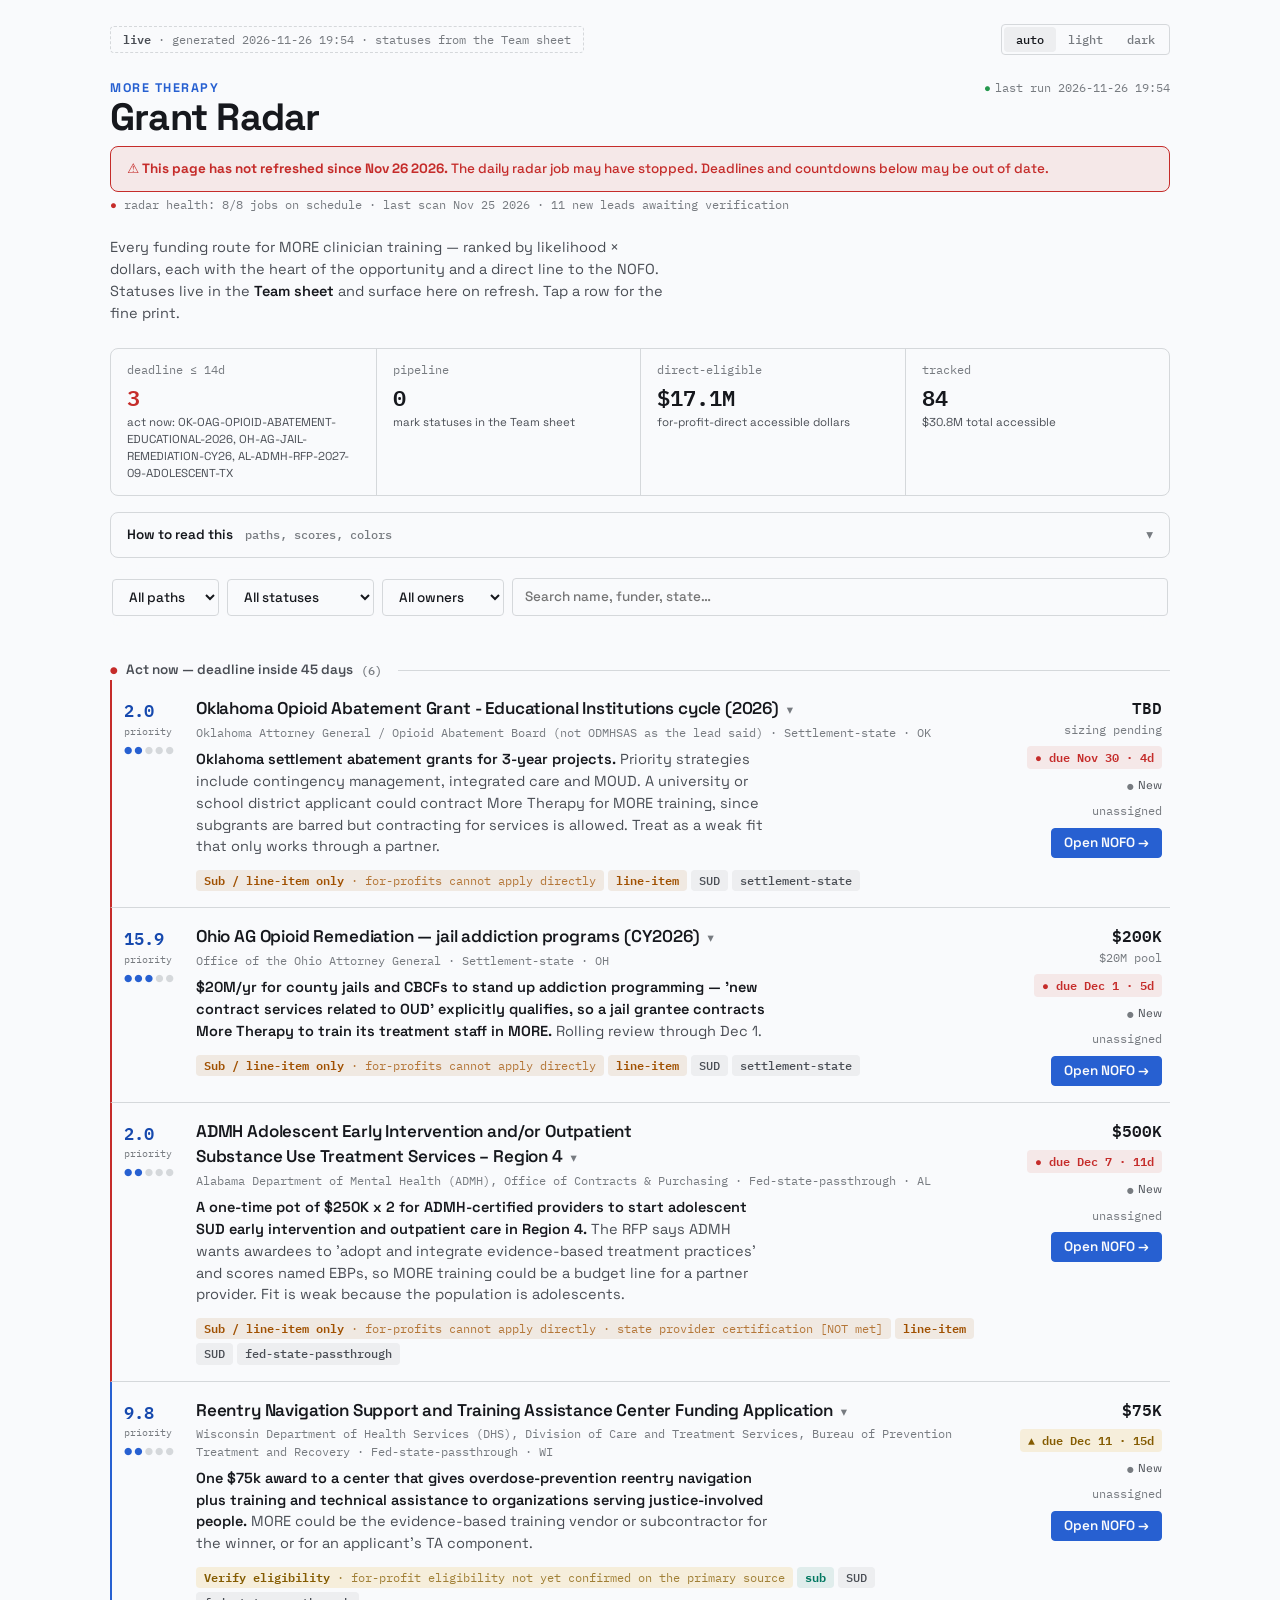
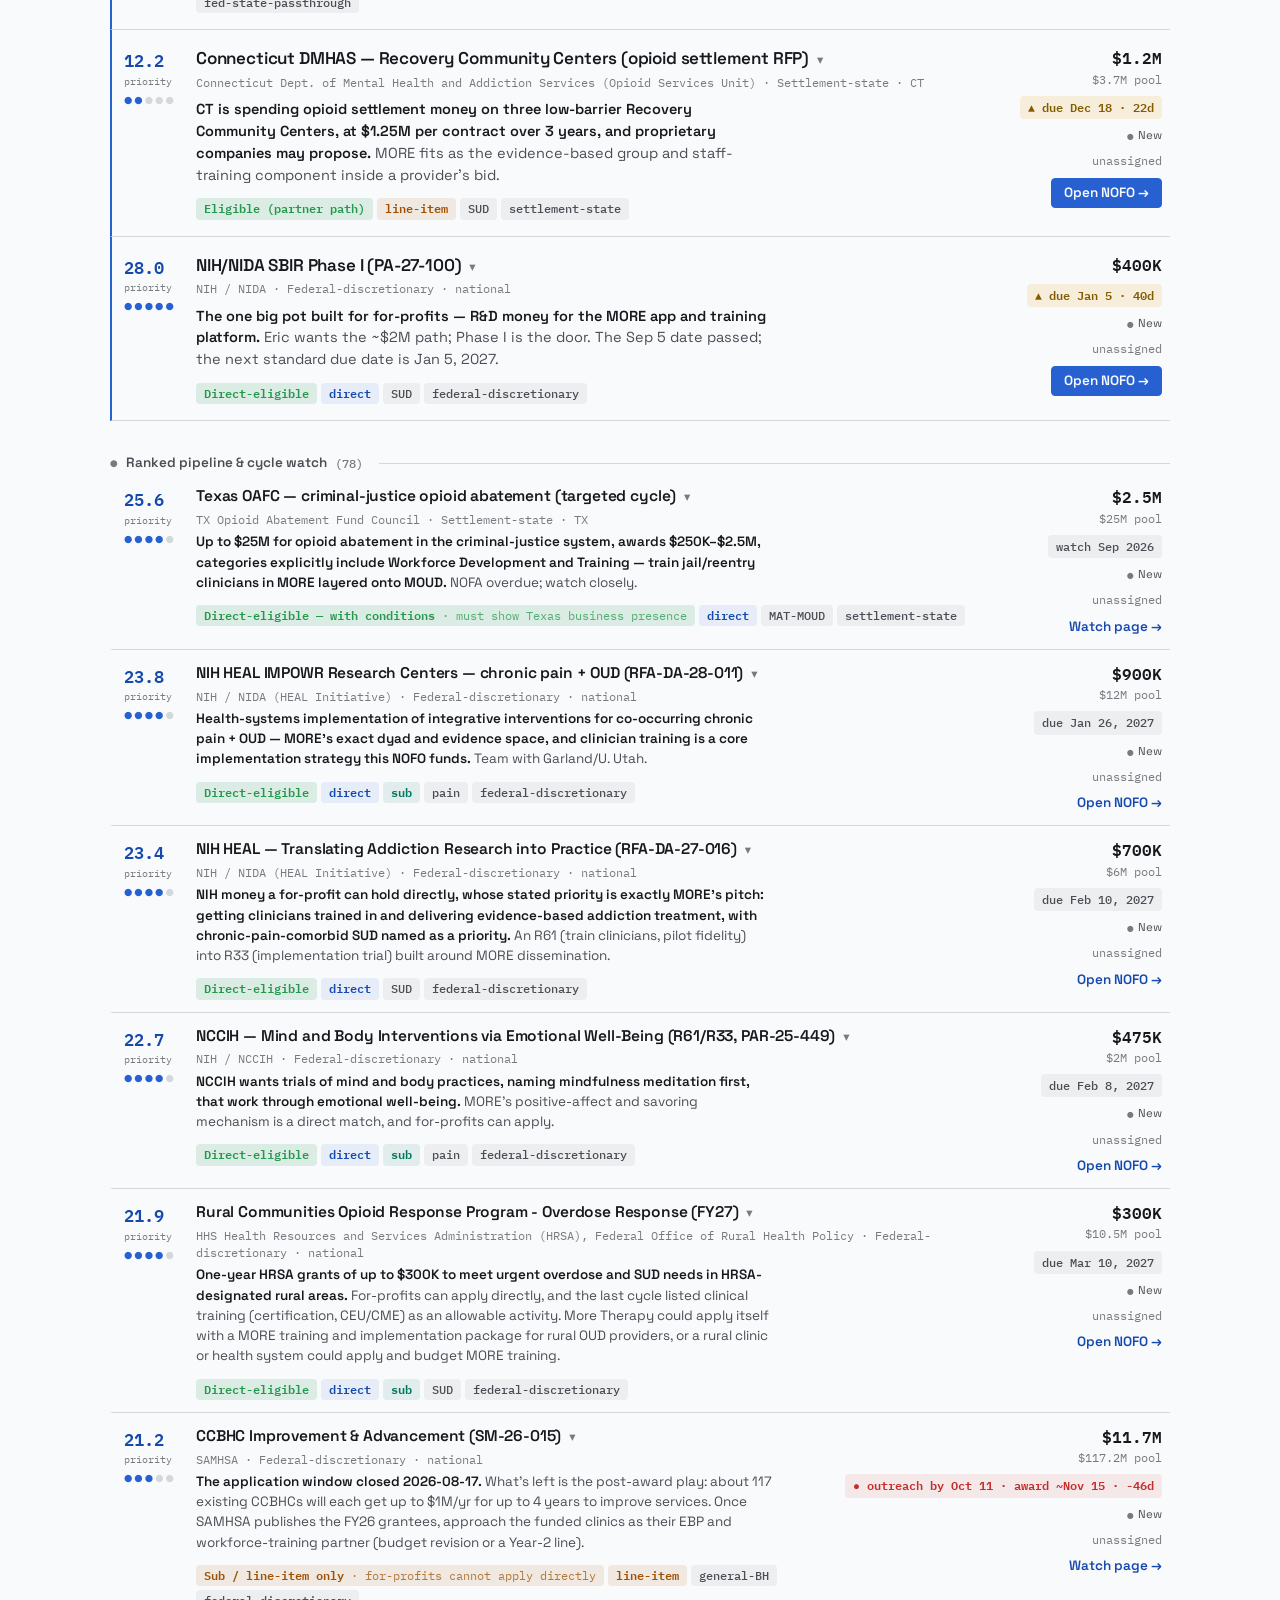
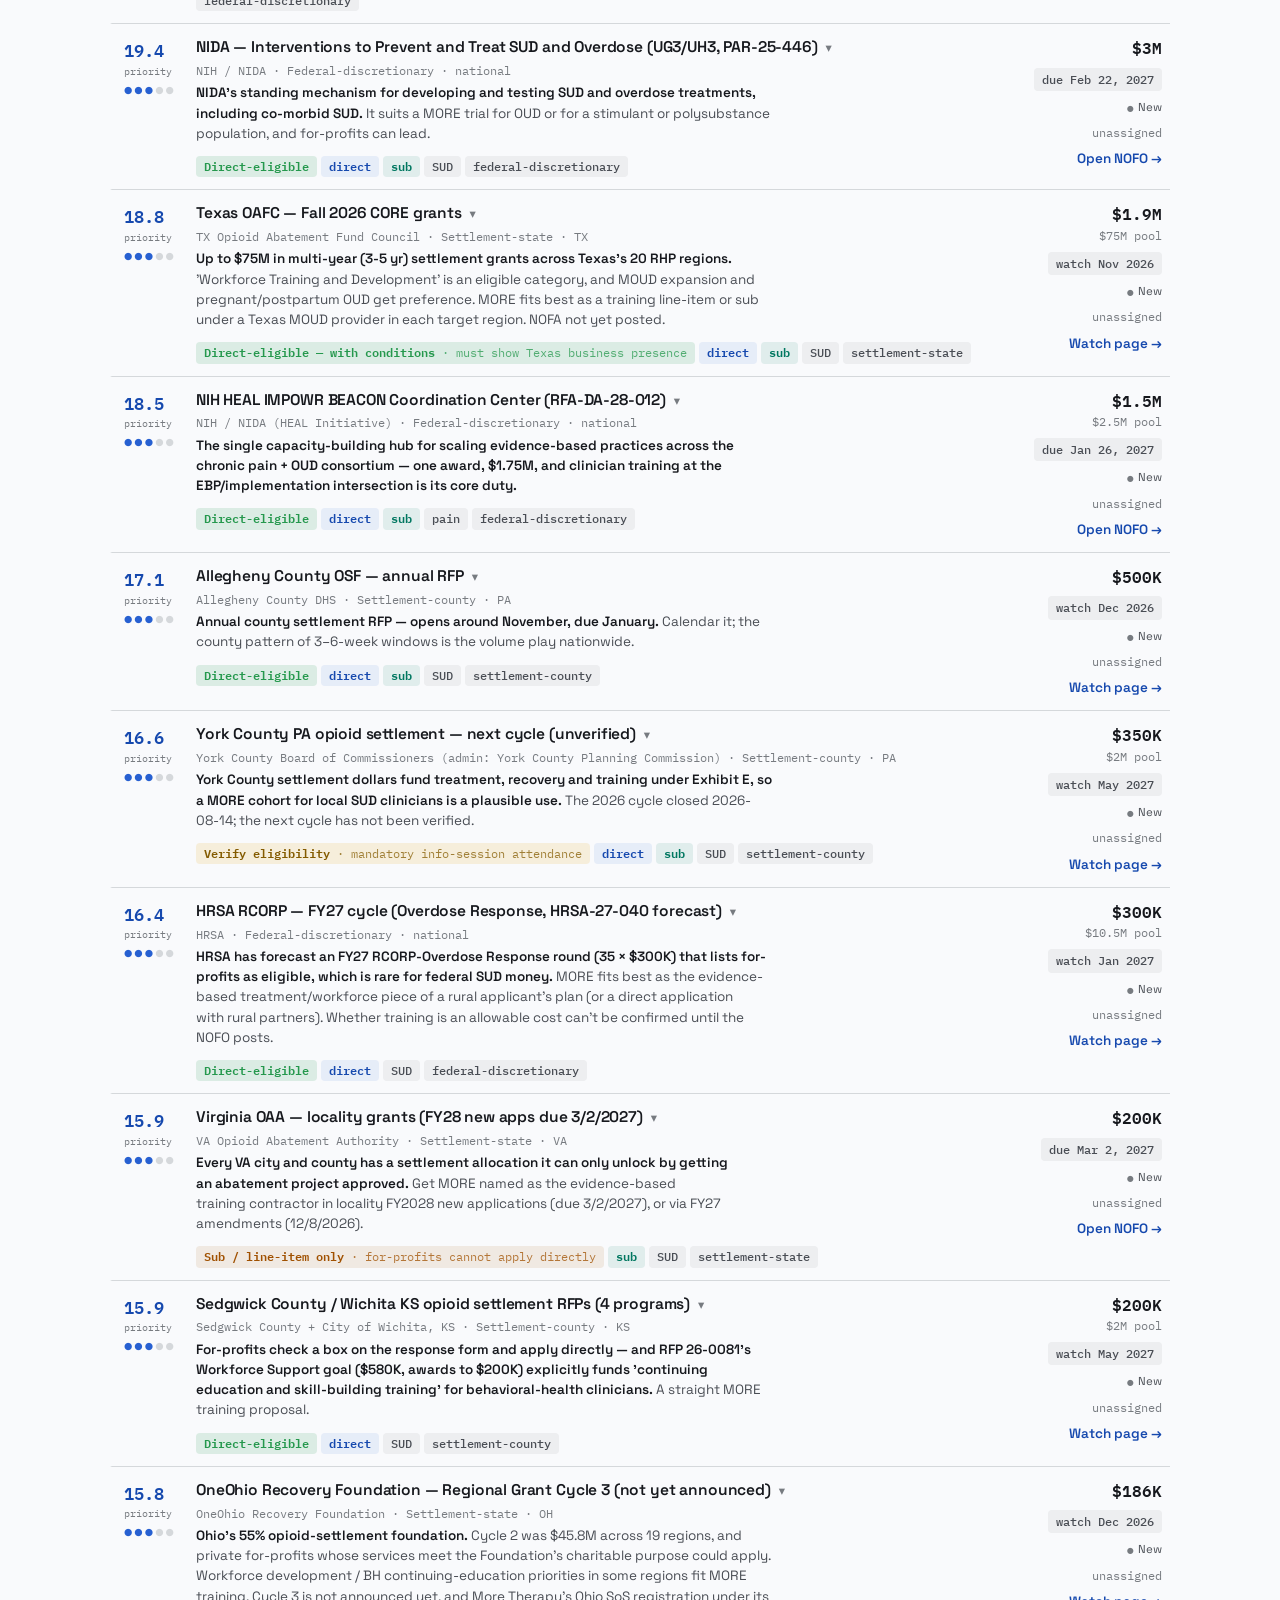
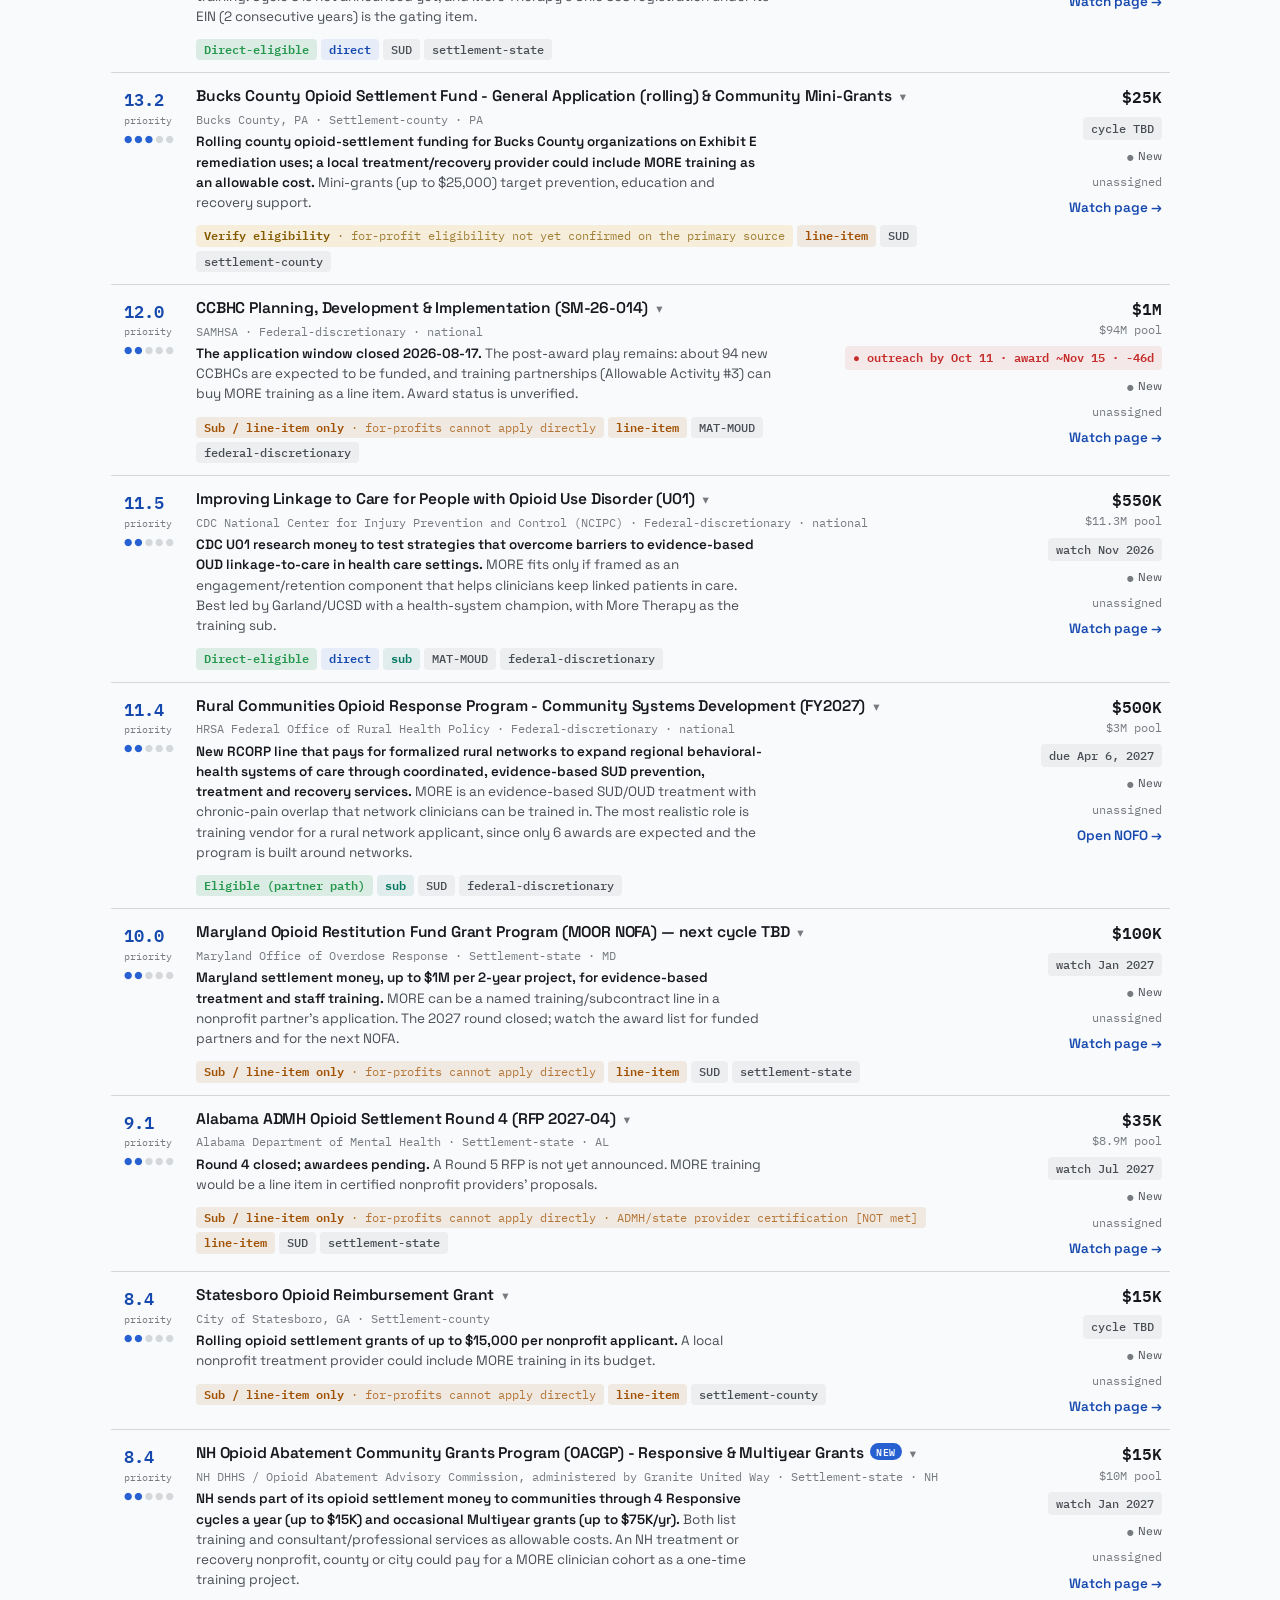
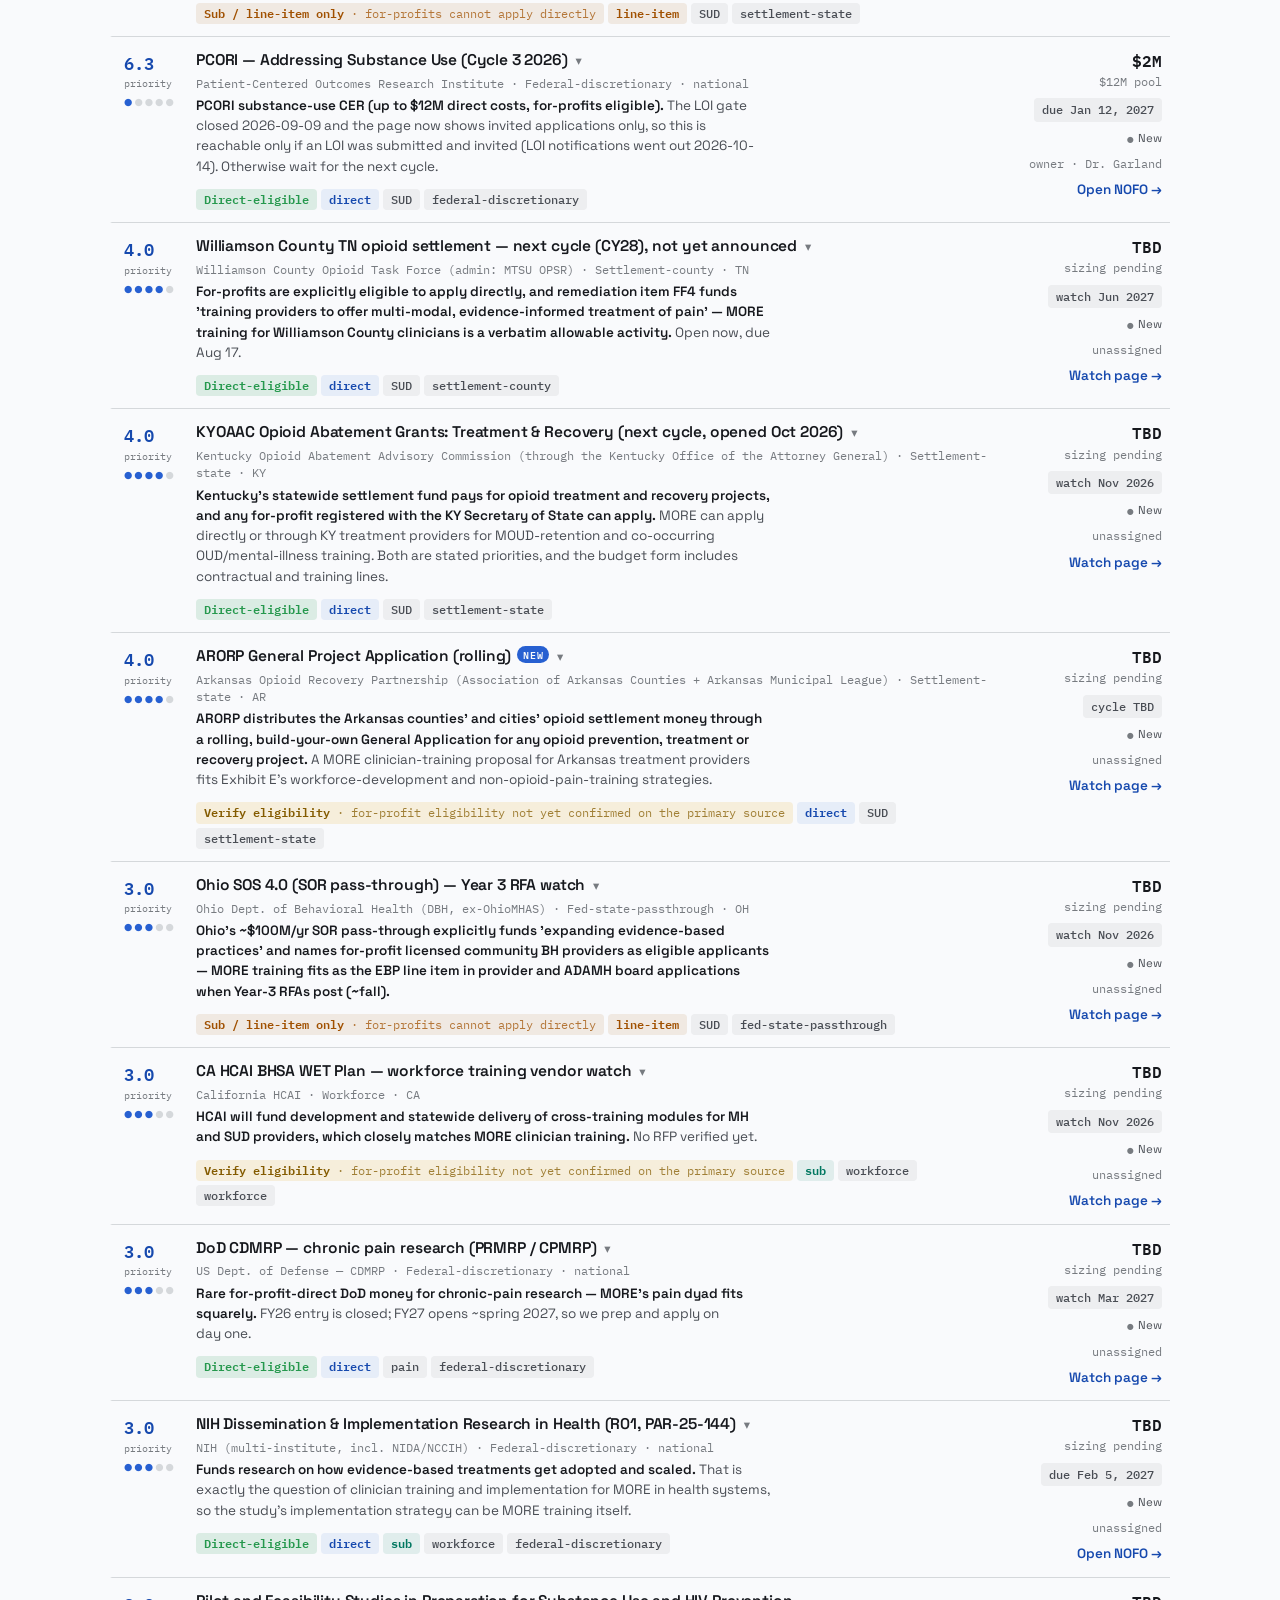
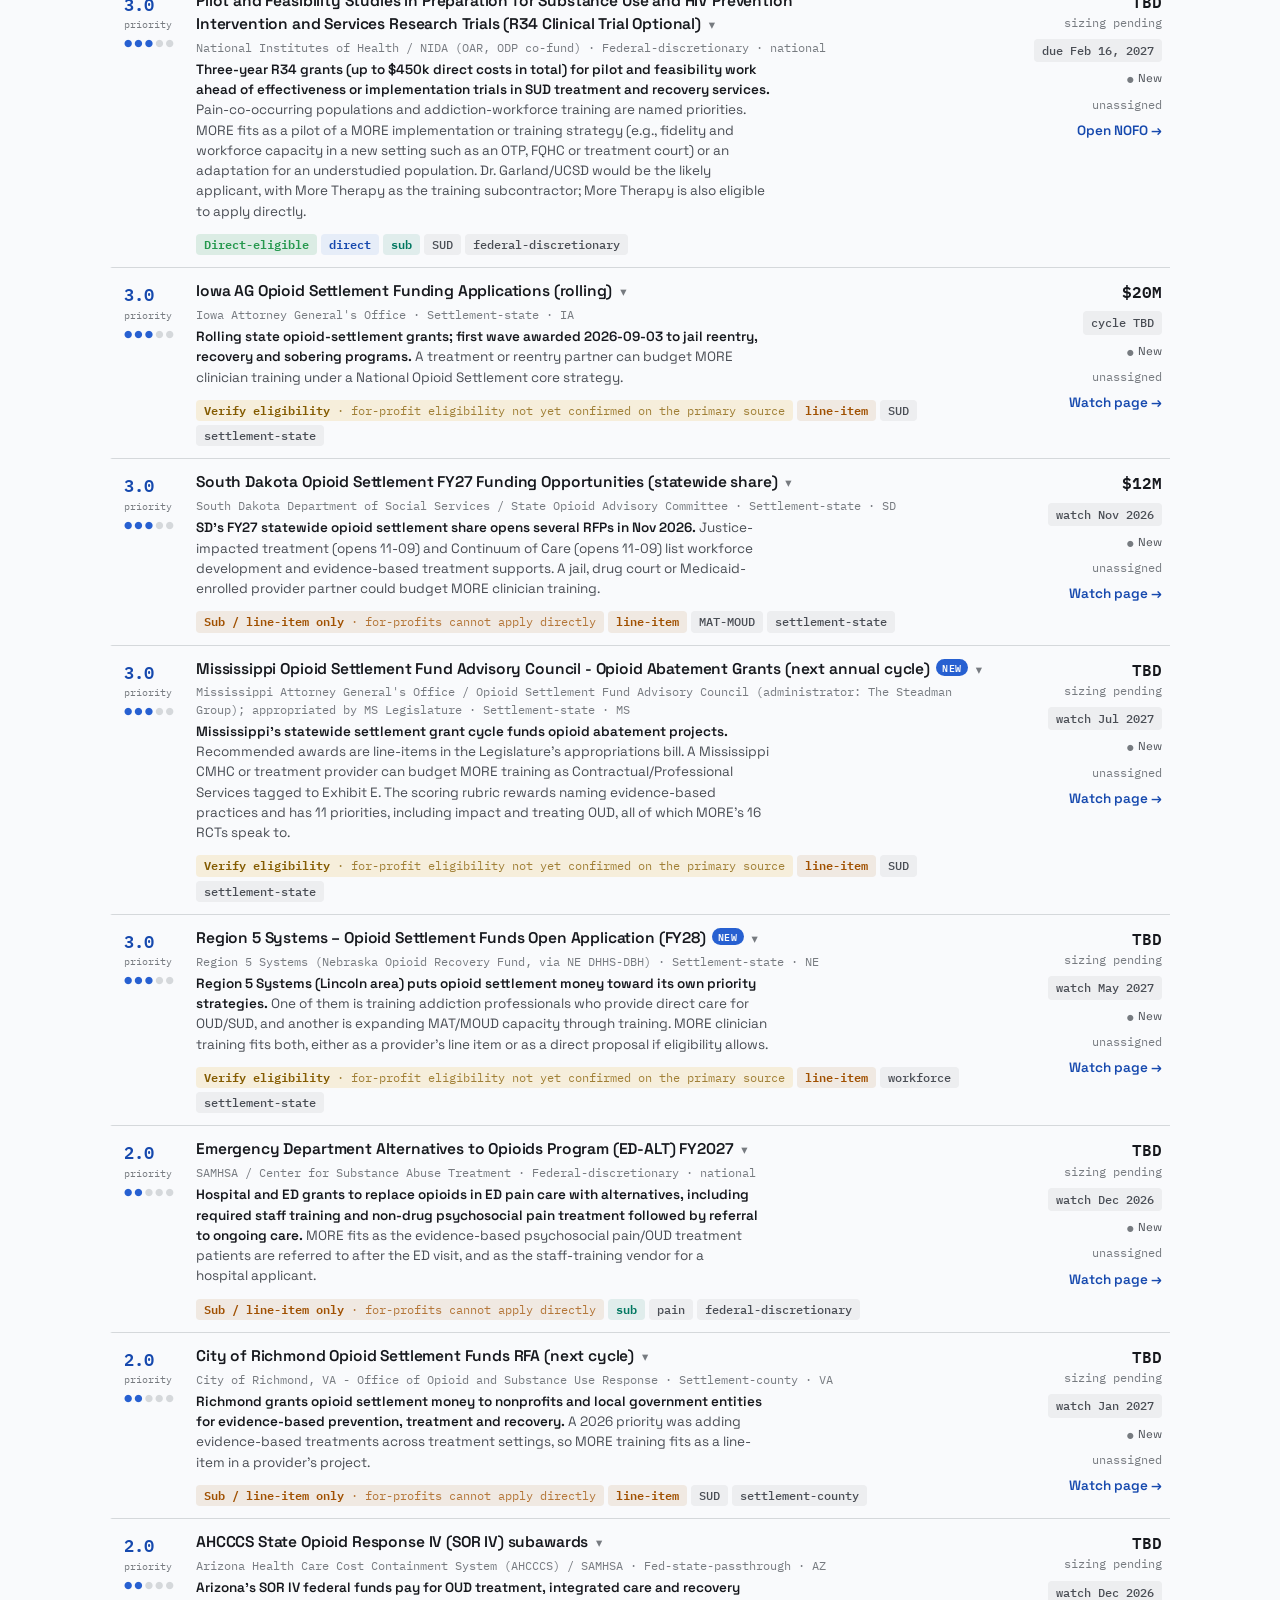
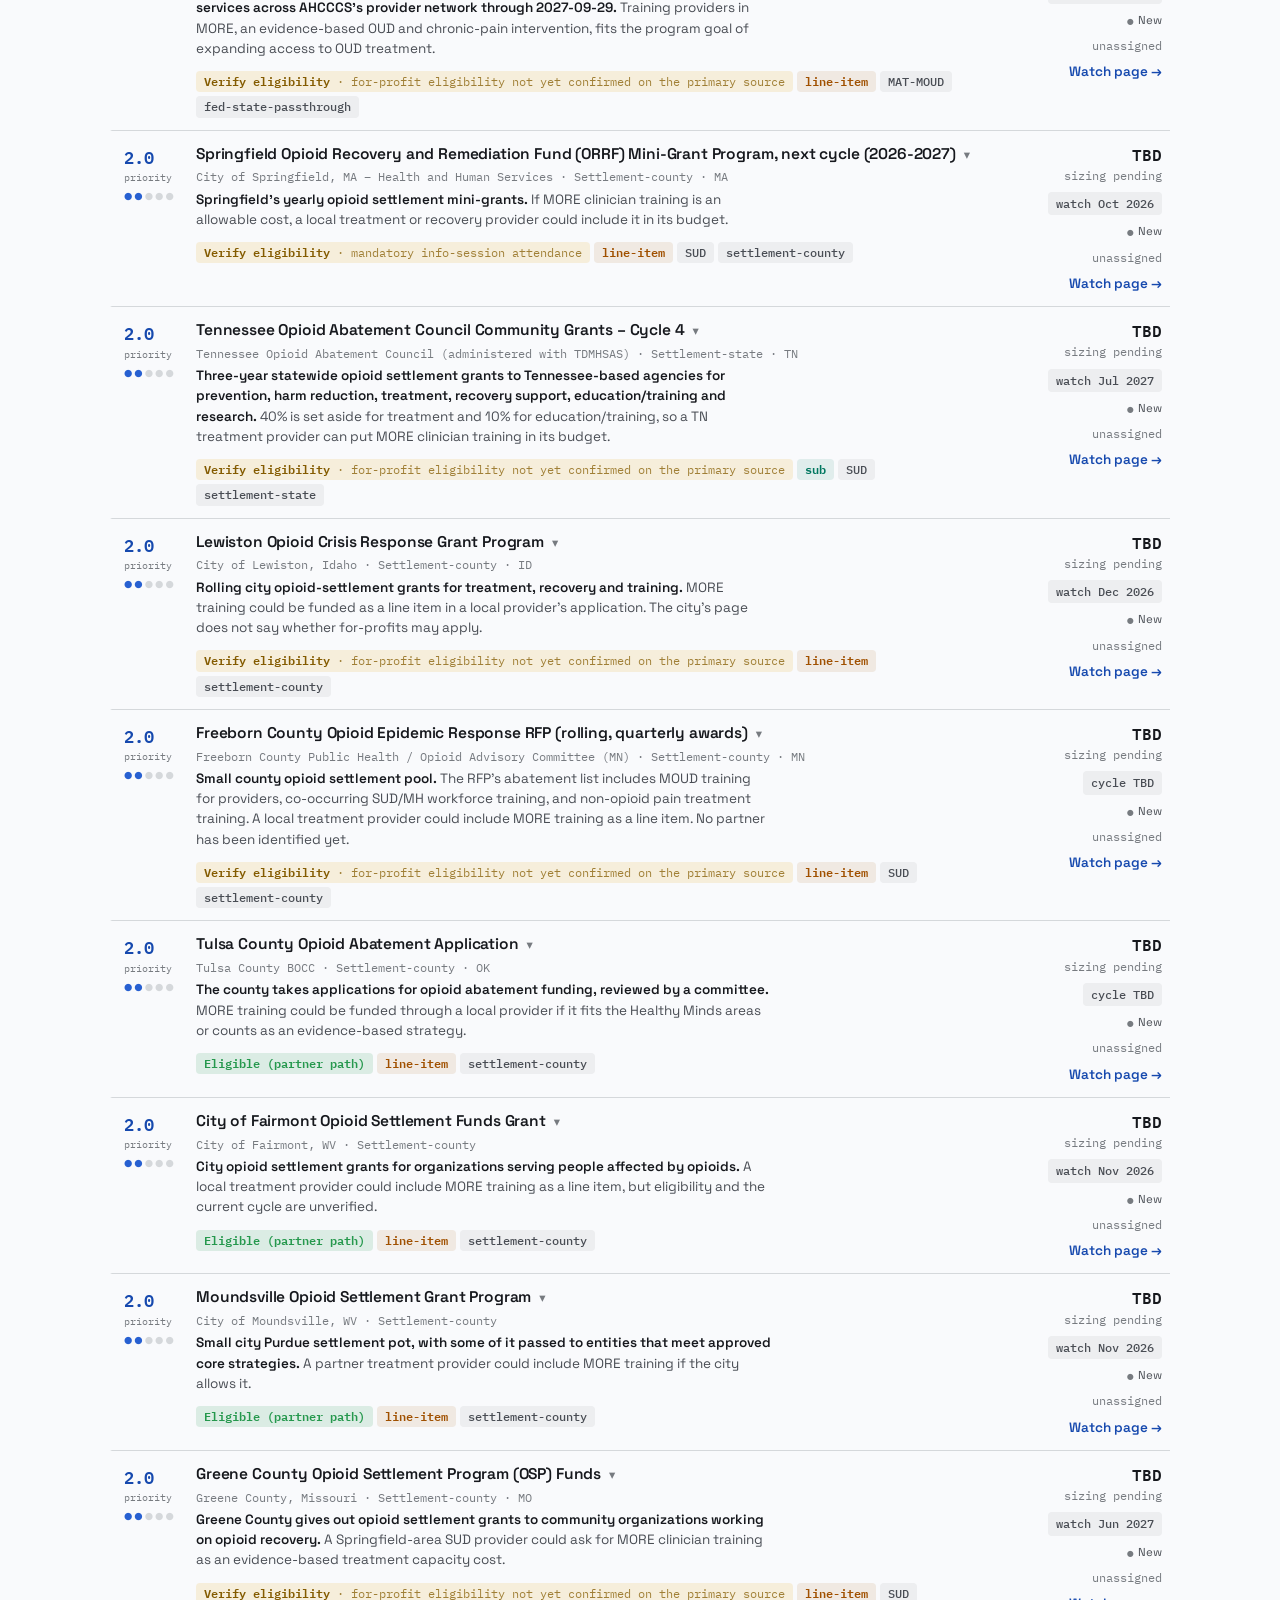
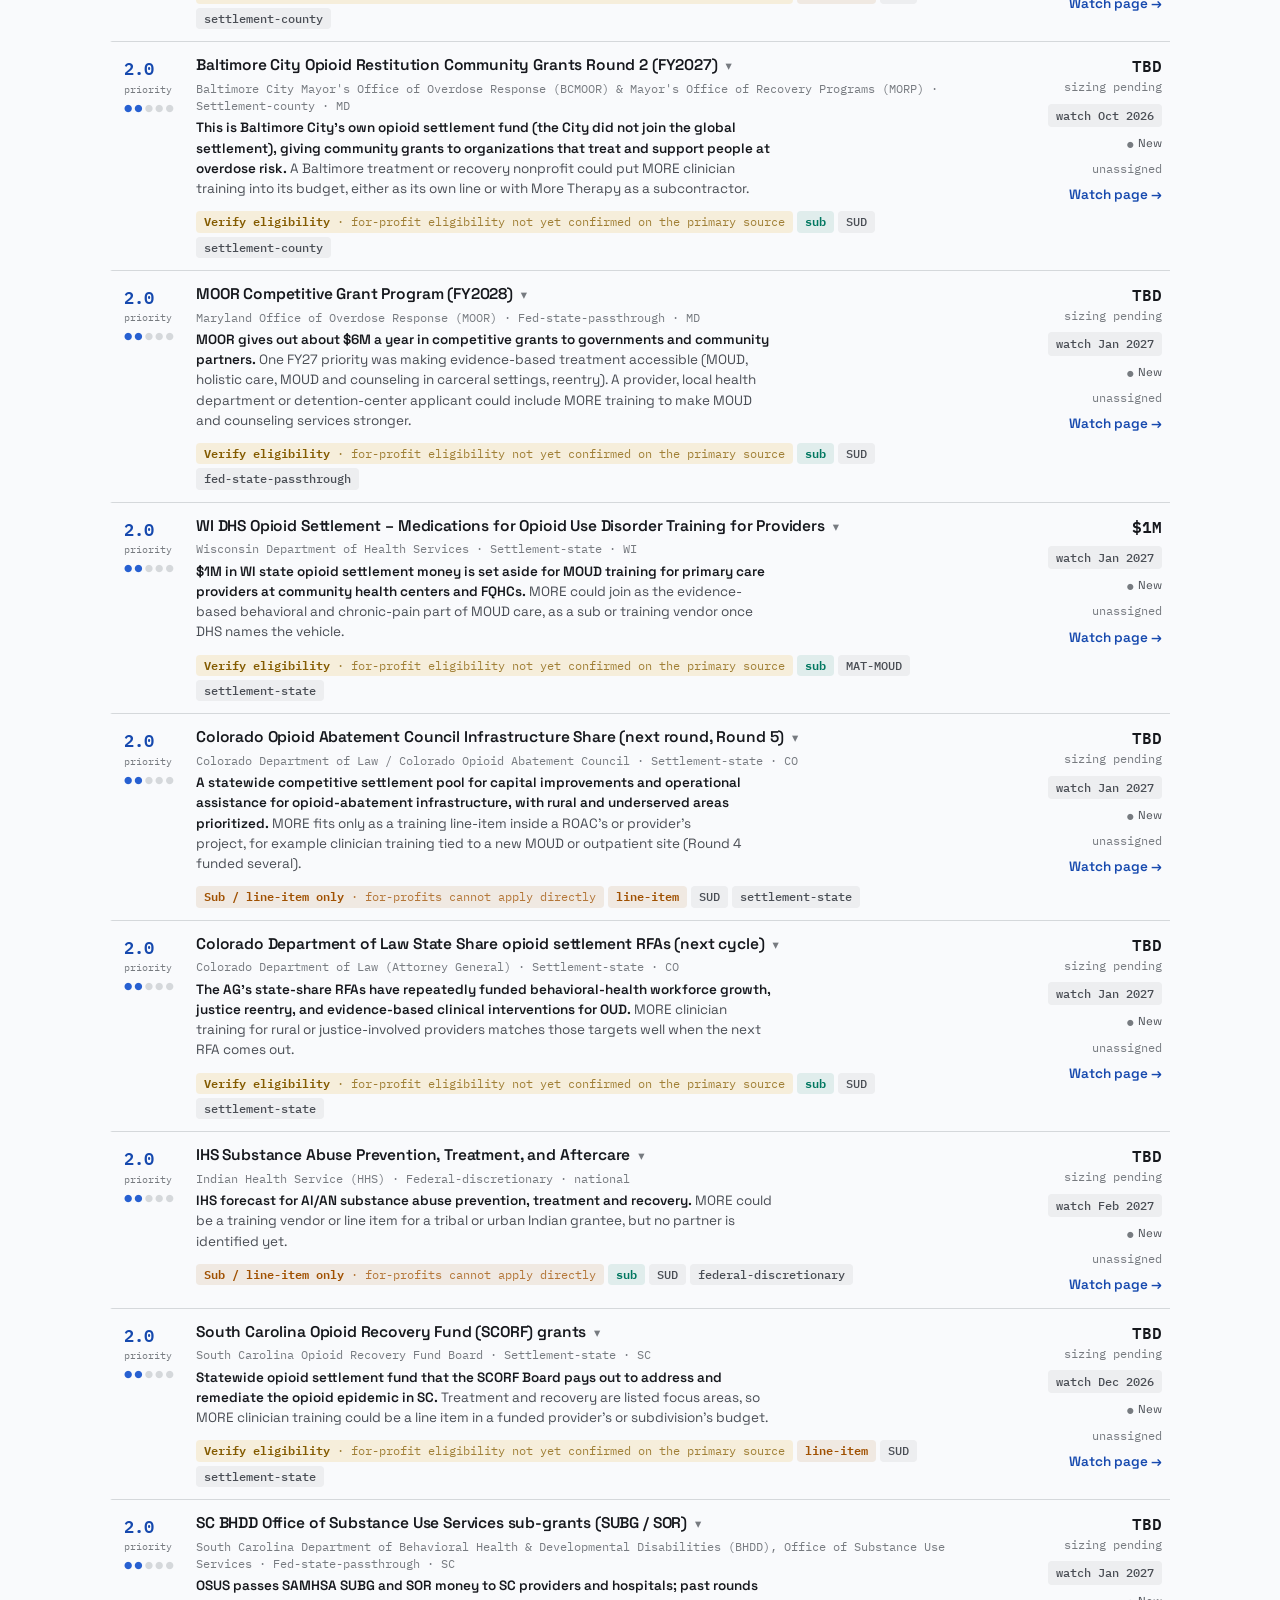
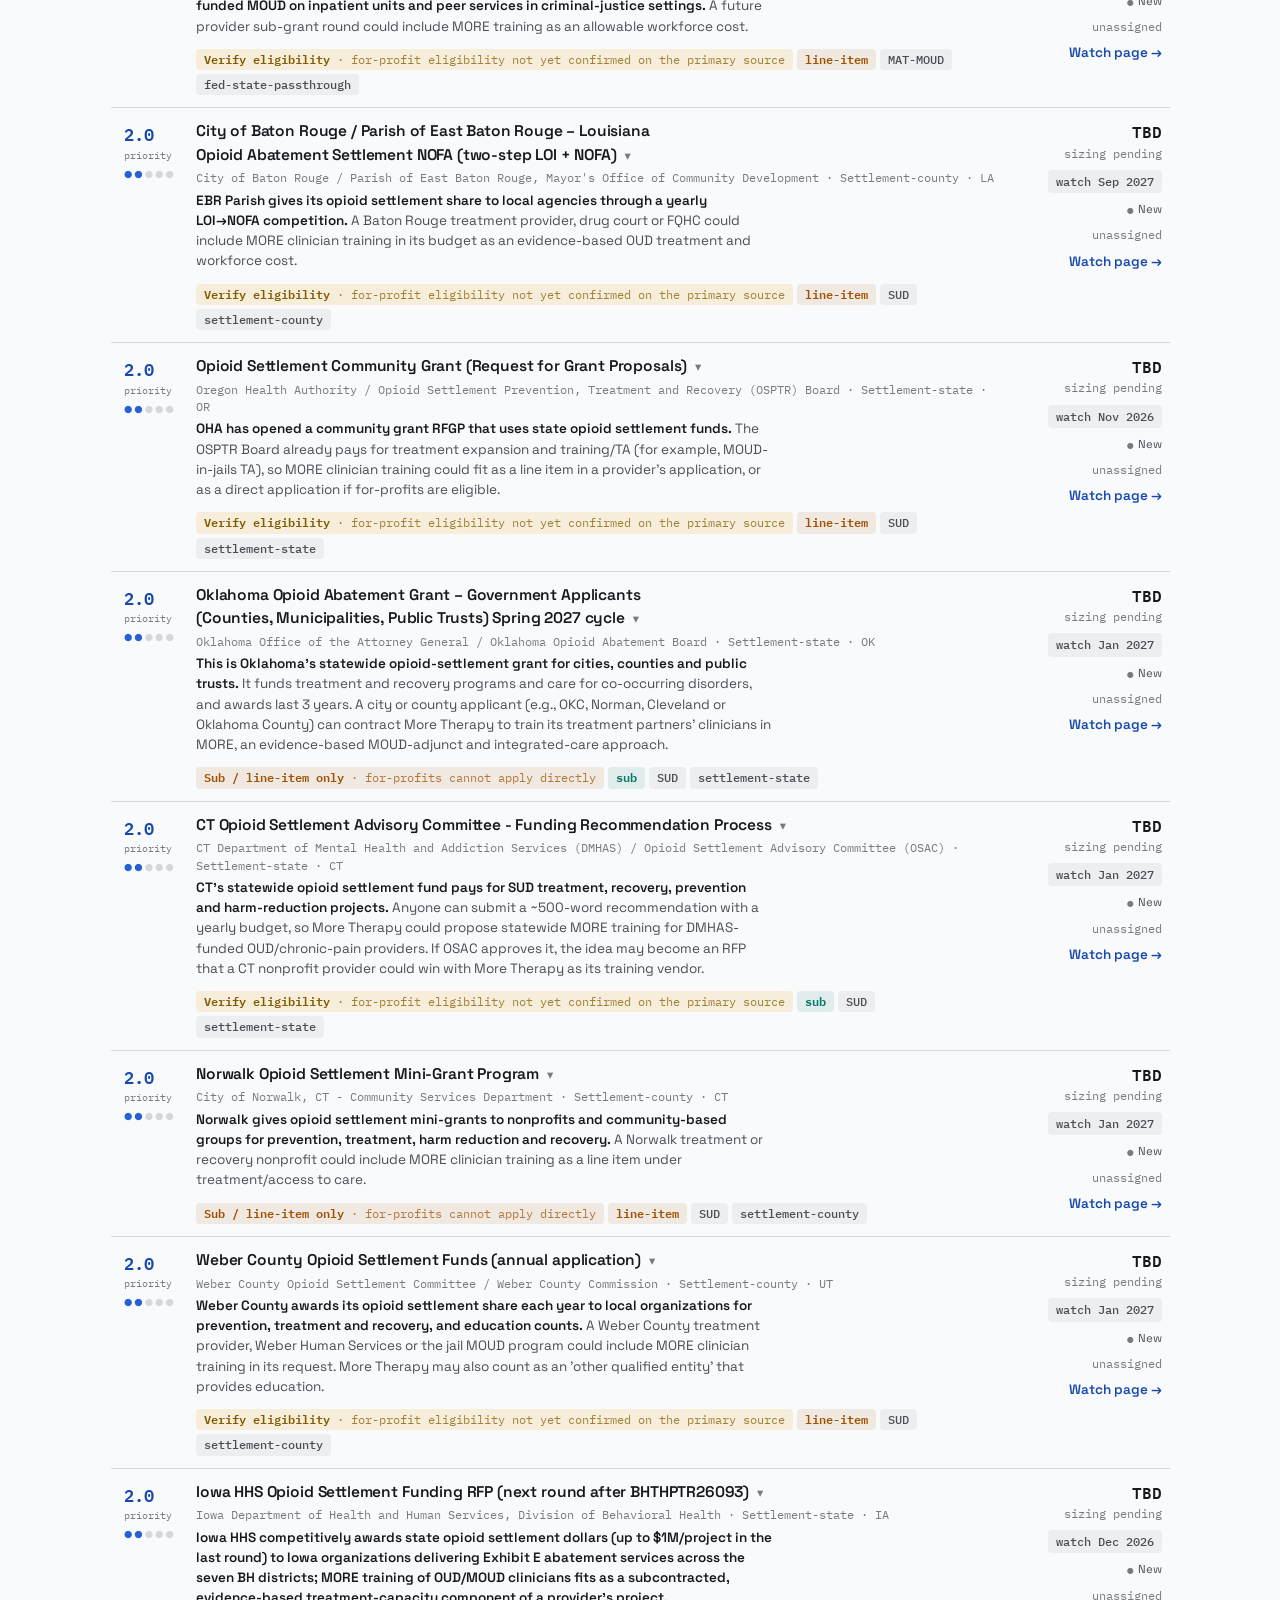
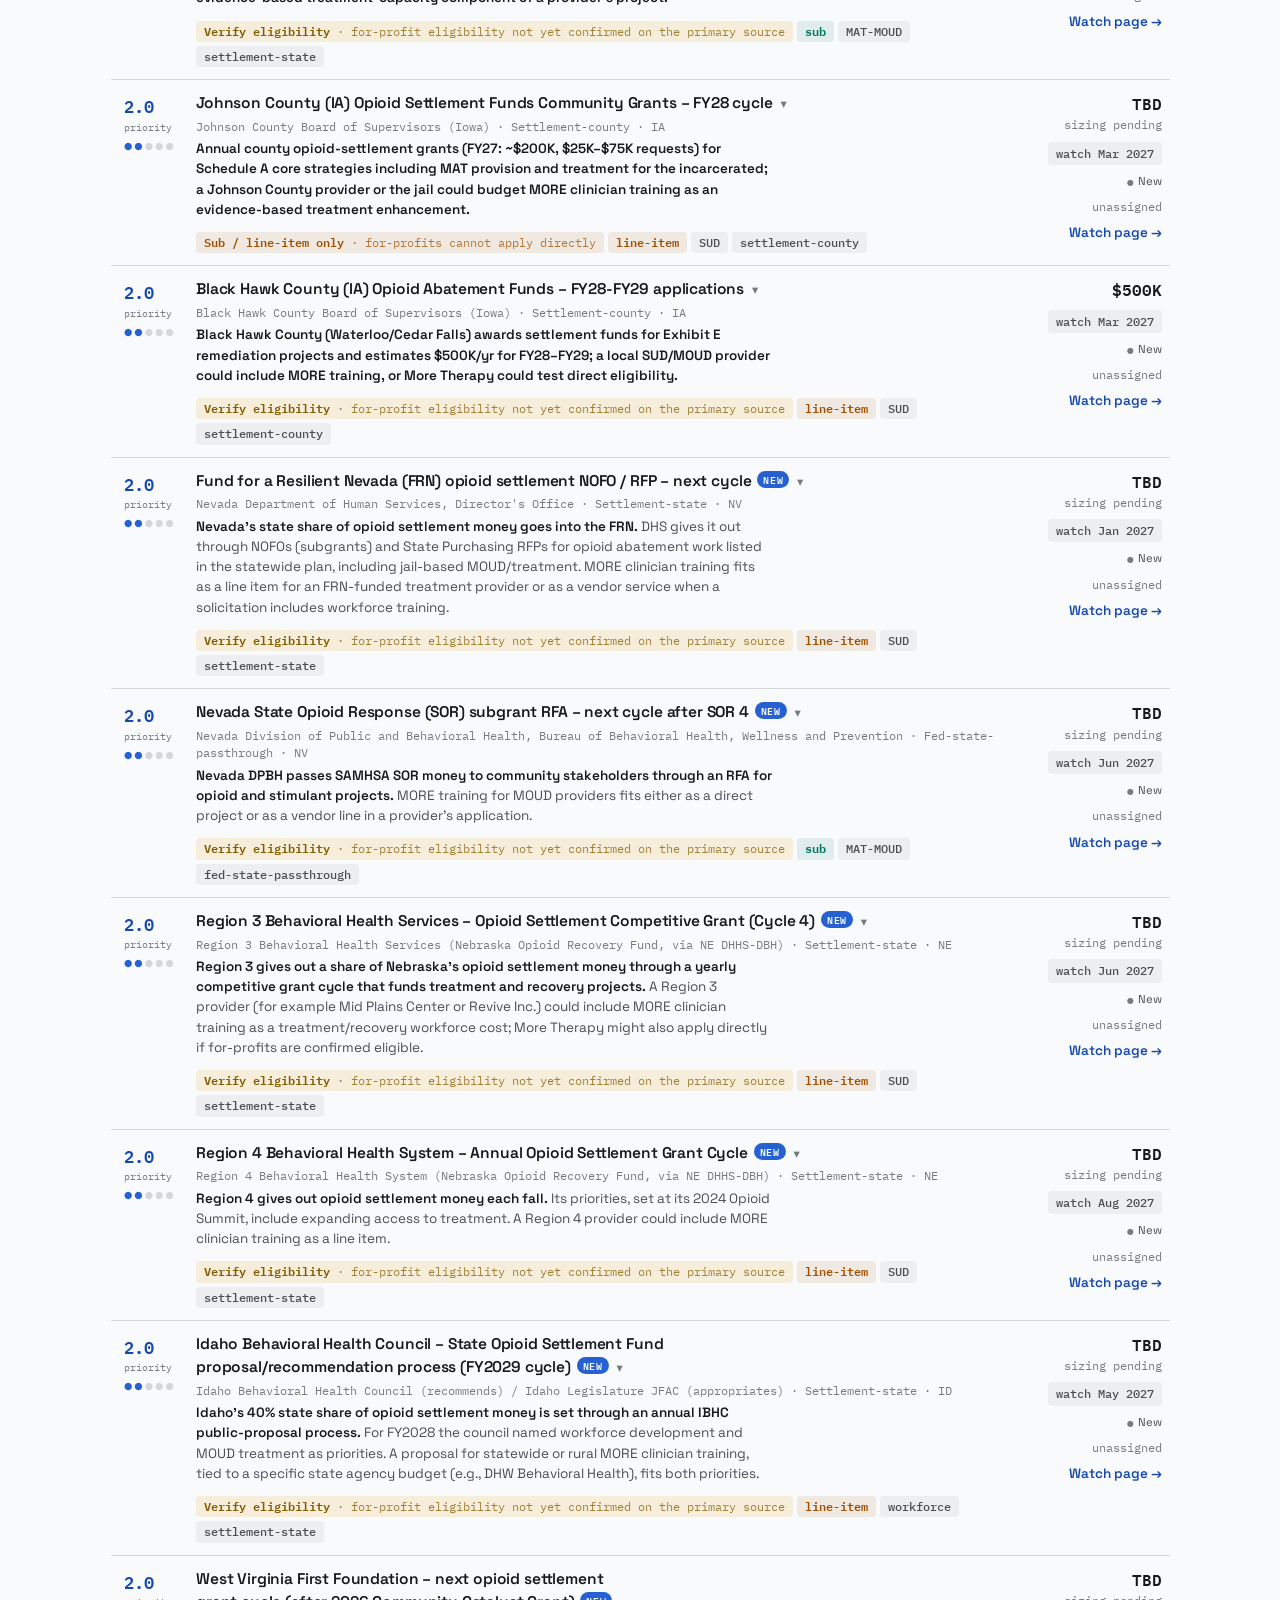
==== commit c5cb3c30: "radar: refresh site 2026-11-26" ====
--- a/docs/index.html
+++ b/docs/index.html
@@ -475,7 +475,7 @@
   <a class="skip" href="#pipeline">Skip to opportunities</a>
 
   <div class="topline">
-    <p class="buildbar"><b>live</b> · generated 2026-11-25 20:19 · statuses from the Team sheet</p>
+    <p class="buildbar"><b>live</b> · generated 2026-11-26 19:54 · statuses from the Team sheet</p>
     <div class="theme" role="group" aria-label="Color theme">
       <button type="button" data-set="" aria-pressed="true">auto</button>
       <button type="button" data-set="light" aria-pressed="false">light</button>
@@ -488,7 +488,7 @@
       <div class="wordmark">MORE THERAPY</div>
       <h1>Grant Radar</h1>
     </div>
-    <p class="stamp"><span class="dot-live" aria-hidden="true">●</span>last run 2026-11-25 20:19</p>
+    <p class="stamp"><span class="dot-live" aria-hidden="true">●</span>last run 2026-11-26 19:54</p>
   </header>
   <div class="stalebar" id="stalebar" role="alert"></div>
   <p class="healthline" id="healthline"></p>
@@ -560,7 +560,7 @@
 </div>
 
 <script>
-const RADAR = {"today": "2026-11-25", "built_utc": "2026-11-25T20:19:16Z", "rows": [{"grant_id": "ok-oag-opioid-abatement-educational-2026", "aliases": [], "name": "Oklahoma Opioid Abatement Grant - Educational Institutions cycle (2026)", "funder": "Oklahoma Attorney General / Opioid Abatement Board (not ODMHSAS as the lead said)", "program": "Opioid Abatement Grant", "channel": "Settlement-state", "state": "OK", "path": "Line-item", "forprofit_direct": "N", "category": "SUD", "accessible_usd": null, "pool_usd": null, "deadline": "2026-11-30", "cycle_watch": "2027-03-01", "likelihood": 2, "heart": "Oklahoma settlement abatement grants for 3-year projects. Priority strategies include contingency management, integrated care and MOUD. A university or school district applicant could contract More Therapy for MORE training, since subgrants are barred but contracting for services is allowed. Treat as a weak fit that only works through a partner.", "eligibility": "Limited to Oklahoma political subdivisions. This cycle only K-12 school districts, technology school districts and institutes of higher education. Counties, municipalities, public trusts and joint applications open Spring 2027.", "nofo_url": null, "source_url": "https://oklahoma.gov/oag/resources/grants/opioid-abatement-grant.html", "portal": "OAG opioid abatement grant portal (link on the source page)", "accounts_needed": null, "match_required": "No", "page_limit": null, "attachments": null, "scoring_map": null, "effort_hrs": null, "kit_type": "line-item-kit", "kit_url": null, "notes": "The Board reviews applications December through February 2027, with awards announced March/April 2027. Salaries must be tied to abatement work. Indirect costs are capped at 5%, and contractors may not charge grantees indirect. The next cycle opens to counties and municipalities in Spring 2027, which is a better fit for treatment-provider partners. Related to the tracked ok-tulsa-county-opioid-abatement row, but this is a separate state program. The deck's funding tier amounts are in images and were not readable.", "evidence": {"deadline_quote": "Application Portal Opens: October 01, 2026 / Application Portal Closes: November 30, 2026", "amount_quote": null, "eligibility_quote": "Grant awards are limited to Political Subdivisions of the State of Oklahoma only.", "fetched": ["https://oklahoma.gov/content/dam/ok/en/oag/resources/grants/opioid-abatement-grant/2026%20Funding%20Opportunity%20for%20Educational%20Institutions.pdf", "https://oklahoma.gov/oag/resources/grants/opioid-abatement-grant.html"]}, "last_verified": "2026-11-02", "next_check": "2026-11-09", "found_date": "2026-11-02", "verified_by": "ai_pass", "priority": 2.0, "status": "New", "owner": "", "next_action": "", "elig_label": "Sub / line-item only", "elig_note": "for-profits cannot apply directly", "reg_alert": null, "fit_draft": "More Therapy proposes to train Oklahoma Attorney General / Opioid Abatement Board (not ODMHSAS as the lead said)'s front-line behavioral-health and substance-use clinicians in MORE (Mindfulness-Oriented Recovery Enhancement), an evidence-based intervention for co-occurring opioid use disorder and chronic pain. MORE's outcomes are documented across 16 randomized controlled trials with 2,500+ participants and $90M in NIH and DoD research funding: a 59% reduction in treatment dropout (Garland et al., 2022, JAMA Internal Medicine), a 45% reduction in opioid misuse (three times standard group therapy), and a 42% reduction in drug relapse. As a neutral third-party training partner, MORE strengthens this application's evidence-based-practice adoption and workforce-development case without competing for the award.", "checklist": [["Portal", "OAG opioid abatement grant portal (link on the source page)"], ["Match", "No"]]}, {"grant_id": "oh-ag-jail-remediation-cy26", "aliases": [], "name": "Ohio AG Opioid Remediation — jail addiction programs (CY2026)", "funder": "Office of the Ohio Attorney General", "program": "Improving Outcomes for Substance-Addicted Inmates (CY2025–27, AG settlement funds)", "channel": "Settlement-state", "state": "OH", "path": "Line-item", "forprofit_direct": "N", "category": "SUD", "accessible_usd": 200000, "pool_usd": 20000000, "deadline": "2026-12-01", "cycle_watch": null, "likelihood": 3, "heart": "$20M/yr for county jails and CBCFs to stand up addiction programming — 'new contract services related to OUD' explicitly qualifies, so a jail grantee contracts More Therapy to train its treatment staff in MORE. Rolling review through Dec 1.", "eligibility": "Ohio county jails / CBCFs apply (grant levels $150K–$200K by county population + $50K medication add-on not usable for training); MORE enters as contracted service.", "nofo_url": "https://www.ohioattorneygeneral.gov/getattachment/ed88813d-94c9-4e90-ba0f-7d43614444e2/ed88813d-94c9-4e90-ba0f-7d43614444e2.aspx", "source_url": "https://www.ohioattorneygeneral.gov/getattachment/ed88813d-94c9-4e90-ba0f-7d43614444e2/ed88813d-94c9-4e90-ba0f-7d43614444e2.aspx", "portal": "Email application to JailGrants@OhioAGO.gov — rolling, quarterly payments", "accounts_needed": "None for More Therapy; jail needs OH|ID + OhioPays", "match_required": "None stated", "page_limit": null, "scoring_map": "AG review committee; priorities: new programming in shortage areas, multi-county sharing, multi-county jails", "effort_hrs": 12, "kit_type": "line-item-kit", "kit_url": "https://docs.google.com/document/d/1nYvlnmWmL0Pmzax3coSLEcJoaJ8hNSCaUN1UWbDcE3Q/edit", "last_verified": "2026-10-26", "next_check": "2026-11-02", "found_date": "2026-08-04", "notes": "CY2027 already earmarked at $20M — expect a Year-3 round. Funds cannot supplant existing addiction-services spending. Pitch list = Ohio sheriffs/CBCFs, pairs with the contact pipeline.", "evidence": {"deadline_quote": "CY2026 applications will be accepted through Dec. 1, 2026, with grant payments issued by quarter.", "amount_quote": null, "eligibility_quote": "New contract services related to OUD.", "fetched": ["https://www.ohioattorneygeneral.gov/getattachment/ed88813d-94c9-4e90-ba0f-7d43614444e2/ed88813d-94c9-4e90-ba0f-7d43614444e2.aspx"]}, "verified_by": "ai_pass", "priority": 15.9, "status": "New", "owner": "", "next_action": "", "elig_label": "Sub / line-item only", "elig_note": "for-profits cannot apply directly", "reg_alert": null, "fit_draft": "More Therapy proposes to train Office of the Ohio Attorney General's front-line behavioral-health and substance-use clinicians in MORE (Mindfulness-Oriented Recovery Enhancement), an evidence-based intervention for co-occurring opioid use disorder and chronic pain. MORE's outcomes are documented across 16 randomized controlled trials with 2,500+ participants and $90M in NIH and DoD research funding: a 59% reduction in treatment dropout (Garland et al., 2022, JAMA Internal Medicine), a 45% reduction in opioid misuse (three times standard group therapy), and a 42% reduction in drug relapse. In this opportunity MORE maps directly onto the review criteria — AG review committee; priorities: new programming in shortage areas, multi-county sharing, multi-county jails As a neutral third-party training partner, MORE strengthens this application's evidence-based-practice adoption and workforce-development case without competing for the award.", "checklist": [["Portal", "Email application to JailGrants@OhioAGO.gov — rolling, quarterly payments"], ["Accounts / registrations", "None for More Therapy; jail needs OH|ID + OhioPays"], ["Match", "None stated"]]}, {"grant_id": "al-admh-rfp-2027-09-adolescent-tx", "aliases": ["RFP 2027-09"], "name": "ADMH Adolescent Early Intervention and/or Outpatient Substance Use Treatment Services – Region 4", "funder": "Alabama Department of Mental Health (ADMH), Office of Contracts & Purchasing", "program": "ADMH Division of Mental Health & Substance Use Services – adolescent SUD treatment RFP", "channel": "Fed-state-passthrough", "state": "AL", "path": "Line-item", "forprofit_direct": "N", "category": "SUD", "accessible_usd": null, "pool_usd": 500000, "deadline": "2026-12-07", "cycle_watch": null, "likelihood": 2, "heart": "A one-time pot of $250K x 2 for ADMH-certified providers to start adolescent SUD early intervention and outpatient care in Region 4. The RFP says ADMH wants awardees to 'adopt and integrate evidence-based treatment practices' and scores named EBPs, so MORE training could be a budget line for a partner provider. Fit is weak because the population is adolescents.", "eligibility": "ANY public or private organization that is certified by ADMH to provide prevention or substance use treatment services, or can be certified within four months of award. Excluded: ADMH and state employees, and entities that directly received funds from the state opioid litigation. Must register with AL SOS, E-Verify and STAARS.", "nofo_url": "https://mh.alabama.gov/wp-content/uploads/2026/10/2027-09-Adolescent-Treatment.pdf", "source_url": "https://mh.alabama.gov/contracts-and-purchasing/", "portal": "Paper/physical submission to ADMH Office of Contracts & Purchasing, 100 N. Union St., Suite 570, Montgomery AL (no email/fax)", "accounts_needed": "Alabama Secretary of State registration; E-Verify; STAARS Vendor Self Service (applicant)", "match_required": null, "page_limit": "Cover 1 p; Org history 2 pp; Program description 5 pp; Budget 1 p", "attachments": "Exhibit 2 budget narrative + 12-month detailed budget; 1 original, 2 copies, 1 USB", "scoring_map": "Understanding/Responsiveness 20; Organizational experience 20; Program description quality incl. specific EBPs 25; Readiness to implement 20; Budget/narrative (indirect <=15%) 15", "effort_hrs": null, "kit_type": "line-item-kit", "kit_url": null, "notes": "The question deadline (2026-10-22) has passed, and Q&A was tentatively due 2026-10-30 on the ADMH site. The budget section lists initiation costs and does not name training, so present MORE as the named EBP plus staff training. Funding is one-time over a 12-month cost-reimbursement cycle. The RFP text says both 12 and 13 counties for Region 4, and a partner must be ADMH-certified. Only a hard-copy proposal received by the deadline counts; postmarks do not.", "evidence": {"deadline_quote": "Request for Proposals (RFP) will be accepted until 2:00 pm on Monday, December 7, 2026.", "amount_quote": "The Alabama Department of Mental Health will award a total of $250,000 each to two applicants ... A total of $500,000 will be awarded through this RFP.", "eligibility_quote": "ANY Public or Private organizations who meet the following: Agencies and/or organizations certified by ADMH to provide prevention or substance use treatment services. Can be certified by ADMH to provide such services within four months of award.", "fetched": ["https://mh.alabama.gov/grants/", "https://mh.alabama.gov/faq/opioid-grants/", "https://mh.alabama.gov/opioid-settlement/", "https://mh.alabama.gov/contracts-and-purchasing/", "https://mh.alabama.gov/wp-content/uploads/2026/10/2027-09-Adolescent-Treatment.pdf"]}, "last_verified": "2026-11-02", "next_check": "2026-11-09", "found_date": "2026-11-02", "verified_by": "ai_pass", "priority": 2.0, "status": "New", "owner": "", "next_action": "", "elig_label": "Sub / line-item only", "elig_note": "for-profits cannot apply directly · state provider certification [NOT met]", "reg_alert": null, "fit_draft": "More Therapy proposes to train Alabama Department of Mental Health (ADMH), Office of Contracts & Purchasing's front-line behavioral-health and substance-use clinicians in MORE (Mindfulness-Oriented Recovery Enhancement), an evidence-based intervention for co-occurring opioid use disorder and chronic pain. MORE's outcomes are documented across 16 randomized controlled trials with 2,500+ participants and $90M in NIH and DoD research funding: a 59% reduction in treatment dropout (Garland et al., 2022, JAMA Internal Medicine), a 45% reduction in opioid misuse (three times standard group therapy), and a 42% reduction in drug relapse. In this opportunity MORE maps directly onto the review criteria — Understanding/Responsiveness 20; Organizational experience 20; Program description quality incl. specific EBPs 25; Readiness to implement 20; Budget/narrative (indirect <=15%) 15 As a neutral third-party training partner, MORE strengthens this application's evidence-based-practice adoption and workforce-development case without competing for the award.", "checklist": [["Portal", "Paper/physical submission to ADMH Office of Contracts & Purchasing, 100 N. Union St., Suite 570, Montgomery AL (no email/fax)"], ["Accounts / registrations", "Alabama Secretary of State registration; E-Verify; STAARS Vendor Self Service (applicant)"], ["Page limits", "Cover 1 p; Org history 2 pp; Program description 5 pp; Budget 1 p"], ["Required attachments", "Exhibit 2 budget narrative + 12-month detailed budget; 1 original, 2 copies, 1 USB"]]}, {"grant_id": "wi-dhs-reentry-navigation-tac-fy27", "aliases": [], "name": "Reentry Navigation Support and Training Assistance Center Funding Application", "funder": "Wisconsin Department of Health Services (DHS), Division of Care and Treatment Services, Bureau of Prevention Treatment and Recovery", "program": "CDC Overdose Data to Action for States (OD2A-S) pass-through RFA", "channel": "Fed-state-passthrough", "state": "WI", "path": "Sub", "forprofit_direct": "unclear", "category": "SUD", "accessible_usd": 75000, "pool_usd": null, "deadline": "2026-12-11", "cycle_watch": null, "likelihood": 2, "heart": "One $75k award to a center that gives overdose-prevention reentry navigation plus training and technical assistance to organizations serving justice-involved people. MORE could be the evidence-based training vendor or subcontractor for the winner, or for an applicant's TA component.", "eligibility": "Organizations serving people at risk of overdose, community-based organizations, non-profits, and municipal, county or Tribal agencies. Applicants must work in Wisconsin. For-profits are not named.", "nofo_url": null, "source_url": "https://www.dhs.wisconsin.gov/contracts/reentry-navigation-support-and-training-assistance-center-funding-application.htm", "portal": "Alchemer online form (linked from the DHS page)", "accounts_needed": null, "match_required": "No match requirement", "page_limit": null, "attachments": null, "scoring_map": "Section 4: Provisional budget and budget justification (10 points)", "effort_hrs": null, "kit_type": "letter-of-support", "kit_url": null, "notes": "Questions are due in writing by 2026-12-04, 11:59 p.m. Initial award period is 2027-03-01 to 2027-08-31, with a possible $150,000 for FY28 based on performance and fund availability. The budget cap for the initial period is $75k. The page says contracts are between DHS and the awarded applicant, and subcontractors are allowed. Approach local nonprofits that are likely to apply. This is distinct from wi-dhs-osf-moud-provider-training.", "evidence": {"deadline_quote": "The deadline to apply for this funding opportunity is 11:59 p.m. on Dec. 11, 2026.", "amount_quote": "Initial award amount is $75,000. Based on successful project performance, an additional $150,000 will be awarded for the following project year (FY28).", "eligibility_quote": "Eligible organizations include organizations serving people at risk of overdose, community-based organizations, non-profit organizations, and municipal, county, or Tribal agencies", "fetched": ["https://www.dhs.wisconsin.gov/contracts/reentry-navigation-support-and-training-assistance-center-funding-application.htm"]}, "last_verified": "2026-11-02", "next_check": "2026-11-09", "found_date": "2026-11-02", "verified_by": "ai_pass", "priority": 9.8, "status": "New", "owner": "", "next_action": "", "elig_label": "Verify eligibility", "elig_note": "for-profit eligibility not yet confirmed on the primary source", "reg_alert": null, "fit_draft": "More Therapy proposes to train Wisconsin Department of Health Services (DHS), Division of Care and Treatment Services, Bureau of Prevention Treatment and Recovery's front-line behavioral-health and substance-use clinicians in MORE (Mindfulness-Oriented Recovery Enhancement), an evidence-based intervention for co-occurring opioid use disorder and chronic pain. MORE's outcomes are documented across 16 randomized controlled trials with 2,500+ participants and $90M in NIH and DoD research funding: a 59% reduction in treatment dropout (Garland et al., 2022, JAMA Internal Medicine), a 45% reduction in opioid misuse (three times standard group therapy), and a 42% reduction in drug relapse. In this opportunity MORE maps directly onto the review criteria — Section 4: Provisional budget and budget justification (10 points) As a neutral third-party training partner, MORE strengthens this application's evidence-based-practice adoption and workforce-development case without competing for the award.", "checklist": [["Portal", "Alchemer online form (linked from the DHS page)"], ["Match", "No match requirement"]], "page_flag": {"date": "2026-11-23", "added_dates": ["november 23, 2026"], "url": "https://www.dhs.wisconsin.gov/contracts/reentry-navigation-support-and-training-assistance-center-funding-application.htm"}}, {"grant_id": "ct-dmhas-recovery-centers-2027", "aliases": ["DMHAS-OSU-RECOVERY CENTERS-2027"], "name": "Connecticut DMHAS — Recovery Community Centers (opioid settlement RFP)", "funder": "Connecticut Dept. of Mental Health and Addiction Services (Opioid Services Unit)", "program": "RFP DMHAS-OSU-RECOVERY CENTERS-2027", "channel": "Settlement-state", "state": "CT", "path": "Line-item", "forprofit_direct": "Y", "category": "SUD", "accessible_usd": 1247611, "pool_usd": 3742834, "deadline": "2026-12-18", "cycle_watch": null, "likelihood": 2, "heart": "CT is spending opioid settlement money on three low-barrier Recovery Community Centers, at $1.25M per contract over 3 years, and proprietary companies may propose. MORE fits as the evidence-based group and staff-training component inside a provider's bid.", "eligibility": "Private provider organizations (nonprofit or proprietary corporations or partnerships), CT state agencies, and municipalities.", "nofo_url": "https://portal.ct.gov/-/media/dmhas/publications/dmhas-osu-recovery-centers-2027-rfp.pdf", "source_url": "https://portal.ct.gov/DMHAS/RFPs/Index/RFPs-and-RFQs", "portal": "Email/electronic submission per RFP", "accounts_needed": "CT Secretary of State registration (partner)", "match_required": null, "page_limit": null, "attachments": null, "scoring_map": "Centers must be stigma-free, low-barrier drop-in for people who use drugs, without requiring abstinence; pitch MORE as optional skills groups plus staff training.", "effort_hrs": 15, "kit_type": "line-item-kit", "kit_url": null, "last_verified": "2026-10-20", "next_check": "2026-10-27", "found_date": "2026-10-20", "notes": "Responses due Fri Dec 18, 2026, 3:00 PM EST. Virtual bidders' conference Fri Nov 6, 2026, 10:00 AM: attend to meet likely bidders. Funding source: Opioid Settlement Funds. 3 awards, 3-year term.", "evidence": {"deadline_quote": "RESPONSES MUST BE RECEIVED NO LATER THAN Friday, December 18, 2026, 3:00 PM EST", "amount_quote": "$3,742,834.00 • Number of Awards: 3 Awards • Total Contract Cost: $1,247,611.00 per contract • Contract Term: 3-year term", "eligibility_quote": "Private provider organizations (defined as non-state entities that are either nonprofit or proprietary corporations or partnerships), CT State agencies, and municipalities are eligible", "fetched": ["https://portal.ct.gov/-/media/dmhas/publications/dmhas-osu-recovery-centers-2027-rfp.pdf"]}, "priority": 12.2, "status": "New", "owner": "", "next_action": "", "elig_label": "Eligible (partner path)", "elig_note": "", "reg_alert": null, "fit_draft": "More Therapy proposes to train Connecticut Dept. of Mental Health and Addiction Services (Opioid Services Unit)'s front-line behavioral-health and substance-use clinicians in MORE (Mindfulness-Oriented Recovery Enhancement), an evidence-based intervention for co-occurring opioid use disorder and chronic pain. MORE's outcomes are documented across 16 randomized controlled trials with 2,500+ participants and $90M in NIH and DoD research funding: a 59% reduction in treatment dropout (Garland et al., 2022, JAMA Internal Medicine), a 45% reduction in opioid misuse (three times standard group therapy), and a 42% reduction in drug relapse. In this opportunity MORE maps directly onto the review criteria — Centers must be stigma-free, low-barrier drop-in for people who use drugs, without requiring abstinence; pitch MORE as optional skills groups plus staff training. As a neutral third-party training partner, MORE strengthens this application's evidence-based-practice adoption and workforce-development case without competing for the award.", "checklist": [["Portal", "Email/electronic submission per RFP"], ["Accounts / registrations", "CT Secretary of State registration (partner)"]]}, {"grant_id": "pa-27-100", "aliases": ["PA-27-100"], "name": "NIH/NIDA SBIR Phase I (PA-27-100)", "funder": "NIH / NIDA", "program": "Parent SBIR (R43/R44) Clinical Trial Optional", "channel": "Federal-discretionary", "state": "US", "path": "Direct", "forprofit_direct": "Y", "category": "SUD", "accessible_usd": 400000, "pool_usd": null, "deadline": "2027-01-05", "cycle_watch": null, "likelihood": 5, "heart": "The one big pot built for for-profits — R&D money for the MORE app and training platform. Eric wants the ~$2M path; Phase I is the door. The Sep 5 date passed; the next standard due date is Jan 5, 2027.", "eligibility": "US for-profit small business, ≤500 employees, majority US-owned — More Therapy qualifies as-is.", "nofo_url": "https://simpler.grants.gov/opportunity/d1ba49e5-3684-4420-849a-ab2330ec493e", "source_url": "https://www.grants.gov/search-results-detail/359671", "portal": "Grants.gov / NIH ASSIST", "accounts_needed": "SAM/UEI (annual renewal) + SBA Company Registry + eRA Commons + Grants.gov — 6+ weeks of lead; start now", "match_required": "None", "page_limit": null, "attachments": null, "scoring_map": "NIH 5-criteria review — Significance (pain+OUD unmet need), Innovation (~3× CBT effect), Approach, Investigators, Environment; NIDA caps Phase I $400K / Phase II $3M", "effort_hrs": 120, "kit_type": "direct-template", "kit_url": "https://docs.google.com/document/d/1nYvlnmWmL0Pmzax3coSLEcJoaJ8hNSCaUN1UWbDcE3Q/edit", "last_verified": "2026-11-23", "next_check": "2026-11-30", "found_date": "2026-08-01", "notes": "Next standard due dates 2027-01-05 and 2027-04-05 (announcement expires after Apr 5, 2027 per grants.gov close date). Dr. Garland owns. SBIR requires SAM/UEI, eRA Commons and SBA company registration well ahead.", "evidence": {"deadline_quote": "Closing: April 5, 2027 (simpler.grants.gov, fetched 2026-11-23); standard due dates Jan 5, 2027 and Apr 5, 2027 per earlier NOFO fetch", "fetched": ["https://simpler.grants.gov/opportunity/d1ba49e5-3684-4420-849a-ab2330ec493e"]}, "verified_by": "ai_pass", "priority": 28.0, "status": "New", "owner": "", "next_action": "", "elig_label": "Direct-eligible", "elig_note": "", "reg_alert": "Start SAM.gov/UEI, eRA Commons, SBA registry now — they take weeks and this closes in 41 days.", "fit_draft": "More Therapy proposes to train NIH / NIDA's front-line behavioral-health and substance-use clinicians in MORE (Mindfulness-Oriented Recovery Enhancement), an evidence-based intervention for co-occurring opioid use disorder and chronic pain. MORE's outcomes are documented across 16 randomized controlled trials with 2,500+ participants and $90M in NIH and DoD research funding: a 59% reduction in treatment dropout (Garland et al., 2022, JAMA Internal Medicine), a 45% reduction in opioid misuse (three times standard group therapy), and a 42% reduction in drug relapse. In this opportunity MORE maps directly onto the review criteria — NIH 5-criteria review — Significance (pain+OUD unmet need), Innovation (~3× CBT effect), Approach, Investigators, Environment; NIDA caps Phase I $400K / Phase II $3M As a neutral third-party training partner, MORE strengthens this application's evidence-based-practice adoption and workforce-development case without competing for the award.", "checklist": [["Portal", "Grants.gov / NIH ASSIST"], ["Accounts / registrations", "SAM/UEI (annual renewal) + SBA Company Registry + eRA Commons + Grants.gov — 6+ weeks of lead; start now"], ["⚠ Lead time", "Start SAM.gov/UEI, eRA Commons, SBA registry now — they take weeks and this closes in 41 days."], ["Match", "None"]]}, {"grant_id": "tx-oafc-cjs-2026", "aliases": [], "name": "Texas OAFC — criminal-justice opioid abatement (targeted cycle)", "funder": "TX Opioid Abatement Fund Council", "program": "2026 Grant Issuance Plan (amended 3/12/2026) — Spring 2026 targeted strategy, NOFA pending", "channel": "Settlement-state", "state": "TX", "path": "Direct", "forprofit_direct": "Y", "category": "MAT-MOUD", "accessible_usd": 2500000, "pool_usd": 25000000, "deadline": null, "cycle_watch": "2026-09-01", "likelihood": 4, "heart": "Up to $25M for opioid abatement in the criminal-justice system, awards $250K–$2.5M, categories explicitly include Workforce Development and Training — train jail/reentry clinicians in MORE layered onto MOUD. NOFA overdue; watch closely.", "eligibility": "Competitive, statewide, any geographic scope; must engage in business in Texas as a condition of award (out-of-state at application time allowed).", "nofo_url": "https://comptroller.texas.gov/programs/opioid-council/docs/grants/Amended-2026-OAFC-grant-issuance-plan.pdf", "source_url": "https://comptroller.texas.gov/programs/opioid-council/grants/grant-opp.php", "portal": "Texas OGMS (txcomptroller.my.site.com/opioid)", "accounts_needed": "TX OGMS account", "match_required": null, "page_limit": null, "attachments": null, "scoring_map": "Plan categories: Treatment & Coordination of Care · Recovery Support · Workforce Development and Training · Prevention/Public Safety", "effort_hrs": 40, "kit_type": "direct-template", "kit_url": "https://docs.google.com/document/d/1nYvlnmWmL0Pmzax3coSLEcJoaJ8hNSCaUN1UWbDcE3Q/edit", "last_verified": "2026-08-04", "next_check": "2026-08-11", "found_date": "2026-08-04", "notes": "'Spring 2026' label has slipped — NOFA not posted as of 8/4 ('No grant opportunities are currently open'). Terms 2–5 yrs. Email contact oafc.nofa@cpa.texas.gov. Distinct from the Fall 2026 CORE regional cycle (separate row).", "priority": 25.6, "status": "New", "owner": "", "next_action": "", "elig_label": "Direct-eligible — with conditions", "elig_note": "must show Texas business presence", "reg_alert": null, "fit_draft": "More Therapy proposes to train TX Opioid Abatement Fund Council's front-line behavioral-health and substance-use clinicians in MORE (Mindfulness-Oriented Recovery Enhancement), an evidence-based intervention for co-occurring opioid use disorder and chronic pain. MORE's outcomes are documented across 16 randomized controlled trials with 2,500+ participants and $90M in NIH and DoD research funding: a 59% reduction in treatment dropout (Garland et al., 2022, JAMA Internal Medicine), a 45% reduction in opioid misuse (three times standard group therapy), and a 42% reduction in drug relapse. In this opportunity MORE maps directly onto the review criteria — Plan categories: Treatment & Coordination of Care · Recovery Support · Workforce Development and Training · Prevention/Public Safety As a neutral third-party training partner, MORE strengthens this application's evidence-based-practice adoption and workforce-development case without competing for the award.", "checklist": [["Portal", "Texas OGMS (txcomptroller.my.site.com/opioid)"], ["Accounts / registrations", "TX OGMS account"]]}, {"grant_id": "nih-heal-impowr-rm1", "aliases": ["RFA-DA-28-011", "RFA-DA-27-001"], "name": "NIH HEAL IMPOWR Research Centers — chronic pain + OUD (RFA-DA-28-011)", "funder": "NIH / NIDA (HEAL Initiative)", "program": "IMPOWR Health Systems, RM1 team award", "channel": "Federal-discretionary", "state": "US", "path": "Direct/Sub", "forprofit_direct": "Y", "category": "pain", "accessible_usd": 900000, "pool_usd": 12000000, "deadline": "2027-01-26", "cycle_watch": null, "likelihood": 4, "heart": "Health-systems implementation of integrative interventions for co-occurring chronic pain + OUD — MORE's exact dyad and evidence space, and clinician training is a core implementation strategy this NOFO funds. Team with Garland/U. Utah.", "eligibility": "Forecast lists small businesses AND for-profit organizations as eligible.", "nofo_url": "https://www.grants.gov/search-results-detail/360048", "source_url": "https://www.grants.gov/search-results-detail/360048", "portal": "Grants.gov / NIH ASSIST", "accounts_needed": "SAM/UEI + eRA Commons + Grants.gov", "match_required": "No", "page_limit": null, "attachments": null, "scoring_map": null, "effort_hrs": 120, "kit_type": null, "kit_url": null, "last_verified": "2026-11-23", "next_check": "2026-11-30", "found_date": "2026-08-04", "notes": "POSTED (was a forecast; renumbered RFA-DA-28-011). Due 2027-01-26, 5:00 PM local; no LOI date stated; earliest start Dec 2027. Direct costs capped at $900,000/yr over 5 years; HEAL intends $12M in FY2027 for 6-8 awards. For-profits eligible; foreign orgs not. RM1 = multi-component center: realistic play is Dr. Garland/UCSD as lead or a component with an academic health-system partner.", "evidence": {"deadline_quote": "Closing: January 26, 2027", "amount_quote": "Direct costs are limited to $900,000 per year over the 5-year project period. The HEAL Initiative intends to commit $12,000,000 in FY 2027 to fund six-eight awards. (carried over from the 2026-10-20 check; the 2026-11-23 listing page shows award amounts as Not specified, so not re-read)", "eligibility_quote": "Business: For-profit organizations other than small businesses; Small businesses", "fetched": ["https://simpler.grants.gov/opportunity/bdea7396-f052-4c3f-89a5-4677d3f2339a"]}, "verified_by": "ai_pass", "priority": 23.8, "status": "New", "owner": "", "next_action": "", "elig_label": "Direct-eligible", "elig_note": "", "reg_alert": "Start SAM.gov/UEI, eRA Commons now — they take weeks and this closes in 62 days.", "fit_draft": "More Therapy proposes to train NIH / NIDA (HEAL Initiative)'s front-line behavioral-health and substance-use clinicians in MORE (Mindfulness-Oriented Recovery Enhancement), an evidence-based intervention for co-occurring opioid use disorder and chronic pain. MORE's outcomes are documented across 16 randomized controlled trials with 2,500+ participants and $90M in NIH and DoD research funding: a 59% reduction in treatment dropout (Garland et al., 2022, JAMA Internal Medicine), a 45% reduction in opioid misuse (three times standard group therapy), and a 42% reduction in drug relapse. As a neutral third-party training partner, MORE strengthens this application's evidence-based-practice adoption and workforce-development case without competing for the award.", "checklist": [["Portal", "Grants.gov / NIH ASSIST"], ["Accounts / registrations", "SAM/UEI + eRA Commons + Grants.gov"], ["⚠ Lead time", "Start SAM.gov/UEI, eRA Commons now — they take weeks and this closes in 62 days."], ["Match", "No"]]}, {"grant_id": "heal-translation-rfa-da-27-016", "aliases": ["RFA-DA-27-016"], "name": "NIH HEAL — Translating Addiction Research into Practice (RFA-DA-27-016)", "funder": "NIH / NIDA (HEAL Initiative)", "program": "R61/R33 phased award; ALNs 93.279/93.273/93.866/93.213", "channel": "Federal-discretionary", "state": "US", "path": "Direct", "forprofit_direct": "Y", "category": "SUD", "accessible_usd": 700000, "pool_usd": 6000000, "deadline": "2027-02-10", "cycle_watch": null, "likelihood": 4, "heart": "NIH money a for-profit can hold directly, whose stated priority is exactly MORE's pitch: getting clinicians trained in and delivering evidence-based addiction treatment, with chronic-pain-comorbid SUD named as a priority. An R61 (train clinicians, pilot fidelity) into R33 (implementation trial) built around MORE dissemination.", "eligibility": "For-profit organizations (incl. small businesses) explicitly eligible.", "nofo_url": "https://files.simpler.grants.gov/opportunities/c33f1e5e-0354-4976-adca-9aa7240778d3/attachments/d20bcf8b-9221-47b2-93d3-2351a3eac1a4/RFA-DA-27-016-Full-Announcement.html", "source_url": "https://www.grants.gov/search-results-detail/362672", "portal": "NIH ASSIST / Grants.gov Workspace", "accounts_needed": "SAM/UEI + eRA Commons (SO + PI) + Grants.gov + ORCID — 6+ weeks", "match_required": "No", "page_limit": "Standard NIH page limits + 2-pp Timeline and Milestone Plan attachment", "attachments": null, "scoring_map": "Standard NIH peer review; R33 transition is administrative against R61 milestones. NON-RESPONSIVE traps: solely testing new interventions, purely descriptive studies — frame as translation/implementation of the established MORE evidence base.", "effort_hrs": 100, "kit_type": "direct-template", "kit_url": "https://docs.google.com/document/d/1nYvlnmWmL0Pmzax3coSLEcJoaJ8hNSCaUN1UWbDcE3Q/edit", "last_verified": "2026-11-23", "next_check": "2026-11-30", "found_date": "2026-08-04", "notes": "Posted 2026-06-04. 2026-07-10 and 2026-10-09 due dates have passed. Next due date: 2027-02-10 (review Jul 2027, council Oct 2027, earliest start Dec 2027). Later due dates: 2027-06-09, 2027-10-13, 2028-02-10, 2028-06-09, 2028-10-10, 2029-02-09 (last). NOFO expires 2029-02-10. Applications due 5:00 PM applicant local time. The $6M / ~12 awards figure is stated for FY2027 only. The Feb 2027 cycle starts no earlier than Dec 2027 (FY2028), so funding for that cycle is not stated. Caps: R61 $350K direct/yr, up to 2 yrs (accessible = 2-yr R61 phase); R33 $750K direct/yr, up to 5 yrs; combined max 6 yrs. Start SAM/eRA registrations now (6+ weeks).", "evidence": {"deadline_quote": "| February 10, 2027 | February 10, 2027 | Not Applicable | July 2027 | October 2027 | December 2027 | ... Expiration Date February 10, 2029", "amount_quote": "The NIH HEAL Initiative intends to commit an estimated total of $6,000,000 to fund 12 awards in FY2027.", "eligibility_quote": "For-Profit Organizations - Small Businesses - For-Profit Organizations (Other than Small Businesses)", "fetched": ["https://files.simpler.grants.gov/opportunities/c33f1e5e-0354-4976-adca-9aa7240778d3/attachments/d20bcf8b-9221-47b2-93d3-2351a3eac1a4/RFA-DA-27-016-Full-Announcement.html"]}, "verified_by": "ai_pass", "priority": 23.4, "status": "New", "owner": "", "next_action": "", "elig_label": "Direct-eligible", "elig_note": "", "reg_alert": null, "fit_draft": "More Therapy proposes to train NIH / NIDA (HEAL Initiative)'s front-line behavioral-health and substance-use clinicians in MORE (Mindfulness-Oriented Recovery Enhancement), an evidence-based intervention for co-occurring opioid use disorder and chronic pain. MORE's outcomes are documented across 16 randomized controlled trials with 2,500+ participants and $90M in NIH and DoD research funding: a 59% reduction in treatment dropout (Garland et al., 2022, JAMA Internal Medicine), a 45% reduction in opioid misuse (three times standard group therapy), and a 42% reduction in drug relapse. In this opportunity MORE maps directly onto the review criteria — Standard NIH peer review; R33 transition is administrative against R61 milestones. NON-RESPONSIVE traps: solely testing new interventions, purely descriptive studies — frame as translation/implementation of the establish… As a neutral third-party training partner, MORE strengthens this application's evidence-based-practice adoption and workforce-development case without competing for the award.", "checklist": [["Portal", "NIH ASSIST / Grants.gov Workspace"], ["Accounts / registrations", "SAM/UEI + eRA Commons (SO + PI) + Grants.gov + ORCID — 6+ weeks"], ["Match", "No"], ["Page limits", "Standard NIH page limits + 2-pp Timeline and Milestone Plan attachment"]]}, {"grant_id": "nccih-mind-body-ewb-par-25-449", "aliases": ["PAR-25-449"], "name": "NCCIH — Mind and Body Interventions via Emotional Well-Being (R61/R33, PAR-25-449)", "funder": "NIH / NCCIH", "program": "R61/R33 exploratory/developmental clinical trial", "channel": "Federal-discretionary", "state": "US", "path": "Direct/Sub", "forprofit_direct": "Y", "category": "pain", "accessible_usd": 475000, "pool_usd": 2000000, "deadline": "2027-02-08", "cycle_watch": null, "likelihood": 4, "heart": "NCCIH wants trials of mind and body practices, naming mindfulness meditation first, that work through emotional well-being. MORE's positive-affect and savoring mechanism is a direct match, and for-profits can apply.", "eligibility": "Higher-ed, nonprofits, for-profit organizations (small businesses and others), governments; foreign organizations not eligible.", "nofo_url": "http://grants.nih.gov/grants/guide/pa-files/PAR-25-449.html", "source_url": "https://www.grants.gov/search-results-detail/359155", "portal": "Grants.gov / eRA ASSIST", "accounts_needed": "SAM/UEI, Grants.gov, eRA Commons", "match_required": "None", "page_limit": null, "attachments": null, "scoring_map": "R61 milestones must justify the R33 phase; frame MORE's emotional well-being mechanism (savoring/positive affect) as the target.", "effort_hrs": 160, "kit_type": "direct-template", "kit_url": null, "last_verified": "2026-10-20", "next_check": "2026-10-27", "found_date": "2026-10-20", "notes": "Recurring due dates: Feb 8, Jun 8, Oct 7 each year through Jun 7, 2028 (Oct 7, 2026 just passed; next Feb 8, 2027). Budgets up to $475,000/yr direct; R61+R33 up to 5 years. NCCIH stated $2M in FY2026 for three awards.", "evidence": {"deadline_quote": "October 07, 2026 | ... | February 08, 2027 | February 08, 2027 | Not Applicable", "amount_quote": "Application budgets may not exceed $475,000 per year in direct costs. NCCIH intends to commit $2,000,000 in FY 2026 to fund three awards.", "eligibility_quote": "For-Profit Organizations: Small Businesses; For-Profit Organizations (Other than Small Businesses)", "fetched": ["https://www.grants.gov/search-results-detail/359155", "http://grants.nih.gov/grants/guide/pa-files/PAR-25-449.html"]}, "priority": 22.7, "status": "New", "owner": "", "next_action": "", "elig_label": "Direct-eligible", "elig_note": "", "reg_alert": null, "fit_draft": "More Therapy proposes to train NIH / NCCIH's front-line behavioral-health and substance-use clinicians in MORE (Mindfulness-Oriented Recovery Enhancement), an evidence-based intervention for co-occurring opioid use disorder and chronic pain. MORE's outcomes are documented across 16 randomized controlled trials with 2,500+ participants and $90M in NIH and DoD research funding: a 59% reduction in treatment dropout (Garland et al., 2022, JAMA Internal Medicine), a 45% reduction in opioid misuse (three times standard group therapy), and a 42% reduction in drug relapse. In this opportunity MORE maps directly onto the review criteria — R61 milestones must justify the R33 phase; frame MORE's emotional well-being mechanism (savoring/positive affect) as the target. As a neutral third-party training partner, MORE strengthens this application's evidence-based-practice adoption and workforce-development case without competing for the award.", "checklist": [["Portal", "Grants.gov / eRA ASSIST"], ["Accounts / registrations", "SAM/UEI, Grants.gov, eRA Commons"], ["Match", "None"]]}, {"grant_id": "hrsa-rcorp-overdose-response-fy27", "aliases": ["HRSA-27-040", "ALN 93.690"], "name": "Rural Communities Opioid Response Program - Overdose Response (FY27)", "funder": "HHS Health Resources and Services Administration (HRSA), Federal Office of Rural Health Policy", "program": "RCORP - Overdose Response", "channel": "Federal-discretionary", "state": "US", "path": "Direct/Sub", "forprofit_direct": "Y", "category": "SUD", "accessible_usd": 300000, "pool_usd": 10500000, "deadline": "2027-03-10", "cycle_watch": "2027-01-11", "likelihood": 4, "heart": "One-year HRSA grants of up to $300K to meet urgent overdose and SUD needs in HRSA-designated rural areas. For-profits can apply directly, and the last cycle listed clinical training (certification, CEU/CME) as an allowable activity. More Therapy could apply itself with a MORE training and implementation package for rural OUD providers, or a rural clinic or health system could apply and budget MORE training.", "eligibility": "Domestic public or private, nonprofit or for-profit entities, including small businesses, governments, tribes, IHEs and school districts. Funded activities may only serve HRSA-designated rural counties and rural census tracts. In FY25, every county in the target area had to be designated rural in the Rural Health Grants Eligibility Analyzer, and activities had to be delivered in each rural county in the target area.", "nofo_url": null, "source_url": "https://simpler.grants.gov/opportunity/6e9b19d6-ad0b-423f-830e-97341e72b6da", "portal": "Grants.gov (then HRSA EHBs after award)", "accounts_needed": "SAM.gov UEI, Grants.gov, Login.gov; HRSA EHBs", "match_required": "No", "page_limit": "40 pages in FY25 NOFO; FY27 not yet published", "attachments": "FY25: project abstract, project narrative, budget narrative, Attachment 1 General Project Information (used for eligibility screening), Attachment 2 target rural service area, and others. Confirm against the FY27 NOFO.", "scoring_map": null, "effort_hrs": null, "kit_type": "direct-template", "kit_url": null, "notes": "FORECAST ONLY: the dates are HRSA's estimates and the NOFO is not posted yet. Estimated award date is Aug 1, 2027 and estimated start is Sep 1, 2027 (FY25 had one 12-month period of performance). In FY25, an application was screened out if it included activities that were not on the allowable-activity list, or if it had no Tier 1/Tier 2 activity. One application per organization. Every county in the target area must pass the Rural Health Grants Eligibility Analyzer, so pick a rural service area and line up local delivery partners before January. Awardees join a quarterly learning collaborative. Contact: ruralopioidresponse@hrsa.gov. When the NOFO posts, check that 'Clinical training and support' is still allowable.", "evidence": {"deadline_quote": "Forecasted  Estimated Post Date: January 11, 2027  Estimated Application Due Date: March 10, 2027", "amount_quote": "$10,500,000 Program Funding 35 Expected awards ... $300,000 Award Maximum", "eligibility_quote": "You can apply if you are a domestic public or private, non-profit or for-profit entity.", "fetched": ["https://simpler.grants.gov/opportunity/6e9b19d6-ad0b-423f-830e-97341e72b6da", "https://www.grants.gov/search-results-detail/363686", "https://hrsa.gov/grants/find-funding/HRSA-25-010", "https://grants.hrsa.gov/2010/Web2External/Interface/Common/EHBDisplayAttachment.aspx?dm_rtc=16&dm_attid=3c0e8d19-eea5-41bb-82e6-4d726c8e7a67&dm_attinst=0", "https://simpler.grants.gov/opportunity/3b792629-5aa2-467a-b653-94c02386b934"]}, "last_verified": "2026-10-21", "next_check": "2026-10-28", "found_date": "2026-10-21", "verified_by": "ai_pass", "priority": 21.9, "status": "New", "owner": "", "next_action": "", "elig_label": "Direct-eligible", "elig_note": "", "reg_alert": null, "fit_draft": "More Therapy proposes to train HHS Health Resources and Services Administration (HRSA), Federal Office of Rural Health Policy's front-line behavioral-health and substance-use clinicians in MORE (Mindfulness-Oriented Recovery Enhancement), an evidence-based intervention for co-occurring opioid use disorder and chronic pain. MORE's outcomes are documented across 16 randomized controlled trials with 2,500+ participants and $90M in NIH and DoD research funding: a 59% reduction in treatment dropout (Garland et al., 2022, JAMA Internal Medicine), a 45% reduction in opioid misuse (three times standard group therapy), and a 42% reduction in drug relapse. As a neutral third-party training partner, MORE strengthens this application's evidence-based-practice adoption and workforce-development case without competing for the award.", "checklist": [["Portal", "Grants.gov (then HRSA EHBs after award)"], ["Accounts / registrations", "SAM.gov UEI, Grants.gov, Login.gov; HRSA EHBs"], ["Match", "No"], ["Page limits", "40 pages in FY25 NOFO; FY27 not yet published"], ["Required attachments", "FY25: project abstract, project narrative, budget narrative, Attachment 1 General Project Information (used for eligibility screening), Attachment 2 target rural service area, and others. Confirm against the FY27 NOFO."]]}, {"grant_id": "samhsa-sm-26-015", "aliases": ["SM-26-015"], "name": "CCBHC Improvement & Advancement (SM-26-015)", "funder": "SAMHSA", "program": "CCBHC IA for existing clinics; CFDA 93.696; Grants.gov opp 360978", "channel": "Federal-discretionary", "state": "US", "path": "Line-item", "forprofit_direct": "N", "category": "general-BH", "accessible_usd": 11700000, "pool_usd": 117160647, "deadline": null, "cycle_watch": "2026-11-16", "subcontract_path": true, "award_date": "2026-11-15", "prep_needed": "MORE-for-CCBHC one-pager tied to Allowable Activities #3/#10; pull the funded-org contact list once the award list publishes.", "funded_list_source": "SAMHSA grant awards (samhsa.gov/grants) + USASpending.gov — search CCBHC-PDI/IA FY26 grantees; check monthly from ~Nov 2026.", "likelihood": 3, "heart": "The application window closed 2026-08-17. What's left is the post-award play: about 117 existing CCBHCs will each get up to $1M/yr for up to 4 years to improve services. Once SAMHSA publishes the FY26 grantees, approach the funded clinics as their EBP and workforce-training partner (budget revision or a Year-2 line).", "eligibility": "Statutorily limited to community-based behavioral health non-profits, local-government BH authority orgs, and IHS/tribal/Urban Indian orgs. For-profits are excluded, so this is a partner play only.", "nofo_url": "https://www.samhsa.gov/grants/grant-announcements/sm-26-015", "source_url": "https://www.samhsa.gov/grants/grant-announcements/sm-26-015", "portal": "Grants.gov / eRA ASSIST (partner applies)", "accounts_needed": "None for More Therapy; it would be a contractor line in the grantee's budget", "match_required": "No", "page_limit": "Project Narrative 15 pp", "attachments": null, "scoring_map": "A need 10-15 pts (+5 priority pts for high opioid-mortality areas); B implementation 35 pts (staffing/training live here); C EBP 5 pts (name MORE); D experience 25; E data 20", "effort_hrs": 10, "kit_type": "line-item-kit", "kit_url": "https://docs.google.com/document/d/1nYvlnmWmL0Pmzax3coSLEcJoaJ8hNSCaUN1UWbDcE3Q/edit", "last_verified": "2026-10-21", "next_check": "2026-10-28", "found_date": "2026-08-04", "notes": "FY26 cycle closed 2026-08-17. Not in SAMHSA's FY 2027 NOFO Forecast Dashboard as of 2026-10-21, so recheck the forecast dashboard each month. Starting 2026-11-16, check samhsa.gov/grants (awards) and USASpending.gov (CFDA 93.696) for FY26 IA grantees, then run the outreach campaign together with SM-26-014/-016. The ~Nov 15 award date is a working assumption and is not on the NOFO page. accessible_usd set to null because the earlier $11.7M figure was our own model, not a number stated on the page.", "evidence": {"deadline_quote": "Application Due Date: Monday, August 17, 2026", "amount_quote": "Anticipated Total Available Funding: $117,160,647 ... Anticipated Number of Awards: 117 ... Anticipated Award Amount: Up to $1,000,000 per year per award ... Length of Project: Up to 4 Years", "eligibility_quote": "Eligibility is statutorily limited to community-based behavioral health non-profit organizations, or organizations that are either (a) part of a local government behavioral health authority; or (b) operated under the authority of the Indian Health Service, an Indian tribe, or tribal organization", "fetched": ["https://www.samhsa.gov/grants/grant-announcements/sm-26-015", "https://www.samhsa.gov/grants/grants-dashboard/forecasts", "https://www.samhsa.gov/grants/archive", "https://www.samhsa.gov/communities/certified-community-behavioral-health-clinics/expansion-grants", "https://www.grants.gov/search-results-detail/360978 (only a JavaScript shell loaded, no content)"]}, "verified_by": "ai_pass", "priority": 21.2, "outreach_by": "2026-10-11", "status": "New", "owner": "", "next_action": "", "elig_label": "Sub / line-item only", "elig_note": "for-profits cannot apply directly", "reg_alert": "", "fit_draft": "More Therapy proposes to train SAMHSA's front-line behavioral-health and substance-use clinicians in MORE (Mindfulness-Oriented Recovery Enhancement), an evidence-based intervention for co-occurring opioid use disorder and chronic pain. MORE's outcomes are documented across 16 randomized controlled trials with 2,500+ participants and $90M in NIH and DoD research funding: a 59% reduction in treatment dropout (Garland et al., 2022, JAMA Internal Medicine), a 45% reduction in opioid misuse (three times standard group therapy), and a 42% reduction in drug relapse. In this opportunity MORE maps directly onto the review criteria — A need 10-15 pts (+5 priority pts for high opioid-mortality areas); B implementation 35 pts (staffing/training live here); C EBP 5 pts (name MORE); D experience 25; E data 20 As a neutral third-party training partner, MORE strengthens this application's evidence-based-practice adoption and workforce-development case without competing for the award.", "checklist": [["Portal", "Grants.gov / eRA ASSIST (partner applies)"], ["Accounts / registrations", "None for More Therapy; it would be a contractor line in the grantee's budget"], ["Match", "No"], ["Page limits", "Project Narrative 15 pp"]]}, {"grant_id": "nida-sud-interventions-par-25-446", "aliases": ["PAR-25-446"], "name": "NIDA — Interventions to Prevent and Treat SUD and Overdose (UG3/UH3, PAR-25-446)", "funder": "NIH / NIDA", "program": "UG3/UH3 cooperative agreement, clinical trial optional", "channel": "Federal-discretionary", "state": "US", "path": "Direct/Sub", "forprofit_direct": "Y", "category": "SUD", "accessible_usd": 3000000, "pool_usd": null, "deadline": "2027-02-22", "cycle_watch": null, "likelihood": 3, "heart": "NIDA's standing mechanism for developing and testing SUD and overdose treatments, including co-morbid SUD. It suits a MORE trial for OUD or for a stimulant or polysubstance population, and for-profits can lead.", "eligibility": "Higher-ed, nonprofits, for-profit organizations (small and other), governments, tribes.", "nofo_url": "http://grants.nih.gov/grants/guide/pa-files/PAR-25-446.html", "source_url": "https://www.grants.gov/search-results-detail/358937", "portal": "Grants.gov / eRA ASSIST", "accounts_needed": "SAM/UEI, Grants.gov, eRA Commons", "match_required": "None", "page_limit": null, "attachments": null, "scoring_map": "Milestone-driven UG3 to UH3 transition; needs a development-stage aim (e.g., adapting MORE for a new SUD population or delivery mode).", "effort_hrs": 200, "kit_type": "direct-template", "kit_url": null, "last_verified": "2026-10-20", "next_check": "2026-10-27", "found_date": "2026-10-20", "notes": "New-application due dates Feb 20/22, Jun 20/22, Oct 20 each year through Jun 20, 2028; next is Feb 22, 2027 (Oct 20, 2026 is today). Direct costs up to $3M/yr; up to 5 yrs (UG3 2 + UH3 3).", "evidence": {"deadline_quote": "October 20, 2026 | November 20, 2026 | Not Applicable | ... | February 22, 2027 | March 22, 2027 | Not Applicable", "amount_quote": "Application budgets are limited to $3 million per year for direct costs.", "fetched": ["https://www.grants.gov/search-results-detail/358937", "http://grants.nih.gov/grants/guide/pa-files/PAR-25-446.html"]}, "priority": 19.4, "status": "New", "owner": "", "next_action": "", "elig_label": "Direct-eligible", "elig_note": "", "reg_alert": null, "fit_draft": "More Therapy proposes to train NIH / NIDA's front-line behavioral-health and substance-use clinicians in MORE (Mindfulness-Oriented Recovery Enhancement), an evidence-based intervention for co-occurring opioid use disorder and chronic pain. MORE's outcomes are documented across 16 randomized controlled trials with 2,500+ participants and $90M in NIH and DoD research funding: a 59% reduction in treatment dropout (Garland et al., 2022, JAMA Internal Medicine), a 45% reduction in opioid misuse (three times standard group therapy), and a 42% reduction in drug relapse. In this opportunity MORE maps directly onto the review criteria — Milestone-driven UG3 to UH3 transition; needs a development-stage aim (e.g., adapting MORE for a new SUD population or delivery mode). As a neutral third-party training partner, MORE strengthens this application's evidence-based-practice adoption and workforce-development case without competing for the award.", "checklist": [["Portal", "Grants.gov / eRA ASSIST"], ["Accounts / registrations", "SAM/UEI, Grants.gov, eRA Commons"], ["Match", "None"]]}, {"grant_id": "tx-oafc-core-2026f", "aliases": [], "name": "Texas OAFC — Fall 2026 CORE grants", "funder": "TX Opioid Abatement Fund Council", "program": "CORE grant cycle", "channel": "Settlement-state", "state": "TX", "path": "Direct/Sub", "forprofit_direct": "Y", "category": "SUD", "accessible_usd": 1875000, "pool_usd": 75000000, "deadline": null, "cycle_watch": "2026-11-30", "likelihood": 3, "heart": "Up to $75M in multi-year (3-5 yr) settlement grants across Texas's 20 RHP regions. 'Workforce Training and Development' is an eligible category, and MOUD expansion and pregnant/postpartum OUD get preference. MORE fits best as a training line-item or sub under a Texas MOUD provider in each target region. NOFA not yet posted.", "eligibility": "Texas state agencies and political subdivisions, plus any entity that engages in business in Texas under 34 TAC 16.205 AND (1) has a physical address in the RHP region it applies for or (2) provides services in that region. One award per region; multi-region providers apply separately for each region. Other criteria to come in the NOFA.", "nofo_url": null, "source_url": "https://comptroller.texas.gov/programs/opioid-council/grants/grant-opp.php", "portal": "Texas OGMS", "accounts_needed": "TX OGMS account; TX SmartBuy/CMBL ($70/yr) for vendor path", "match_required": null, "page_limit": null, "attachments": null, "scoring_map": null, "effort_hrs": 40, "kit_type": "direct-template", "kit_url": "https://docs.google.com/document/d/1nYvlnmWmL0Pmzax3coSLEcJoaJ8hNSCaUN1UWbDcE3Q/edit", "last_verified": "2026-11-23", "next_check": "2026-11-30", "found_date": "2026-08-01", "notes": "Re-checked 2026-11-23: still no NOFA; Fall 2026 CORE still 'Upcoming', no active grants, page modified 2026-06-18. Fall nearly over, timing slipping. Keep watching GovDelivery TXCOMPT_1664 and ESBD.", "evidence": {"deadline_quote": "No grant opportunities are currently open. We encourage you to revisit this page for updates on upcoming 2026 grant opportunities.", "amount_quote": "Funding Amount: Up to $75 million across all regions ... The requested award amount may not exceed 50 percent of the total funds available for a region.", "eligibility_quote": "any entity that engages in business in Texas in accordance with Title 34, Section 16.205 of the Texas Administrative Code and (1) has a physical address within the geographic boundary of the Regional Healthcare Partnership (RHP) region in which the Applicant is requesting funding or (2) provides services within the geographic boundary of the RHP region", "fetched": ["https://comptroller.texas.gov/programs/opioid-council/grants/grant-opp.php"]}, "verified_by": "ai_pass", "priority": 18.8, "status": "New", "owner": "", "next_action": "", "elig_label": "Direct-eligible — with conditions", "elig_note": "must show Texas business presence", "reg_alert": null, "fit_draft": "More Therapy proposes to train TX Opioid Abatement Fund Council's front-line behavioral-health and substance-use clinicians in MORE (Mindfulness-Oriented Recovery Enhancement), an evidence-based intervention for co-occurring opioid use disorder and chronic pain. MORE's outcomes are documented across 16 randomized controlled trials with 2,500+ participants and $90M in NIH and DoD research funding: a 59% reduction in treatment dropout (Garland et al., 2022, JAMA Internal Medicine), a 45% reduction in opioid misuse (three times standard group therapy), and a 42% reduction in drug relapse. As a neutral third-party training partner, MORE strengthens this application's evidence-based-practice adoption and workforce-development case without competing for the award.", "checklist": [["Portal", "Texas OGMS"], ["Accounts / registrations", "TX OGMS account; TX SmartBuy/CMBL ($70/yr) for vendor path"]]}, {"grant_id": "nih-heal-impowr-beacon", "aliases": ["RFA-DA-28-012", "RFA-DA-27-006"], "name": "NIH HEAL IMPOWR BEACON Coordination Center (RFA-DA-28-012)", "funder": "NIH / NIDA (HEAL Initiative)", "program": "BEACON network coordination + capacity-building center (U2C; ALN 93.279)", "channel": "Federal-discretionary", "state": "US", "path": "Direct/Sub", "forprofit_direct": "Y", "category": "pain", "accessible_usd": 1500000, "pool_usd": 2500000, "deadline": "2027-01-26", "cycle_watch": null, "likelihood": 3, "heart": "The single capacity-building hub for scaling evidence-based practices across the chronic pain + OUD consortium — one award, $1.75M, and clinician training at the EBP/implementation intersection is its core duty.", "eligibility": "Full NOFO lists For-Profit Organizations (small businesses and other than small businesses) as eligible.", "nofo_url": "https://www.grants.gov/search-results-detail/360366", "source_url": "https://www.grants.gov/search-results-detail/360366", "portal": "Grants.gov", "accounts_needed": "SAM/UEI + eRA Commons + Grants.gov", "match_required": "No", "page_limit": null, "attachments": null, "scoring_map": null, "effort_hrs": 100, "kit_type": null, "kit_url": null, "last_verified": "2026-11-09", "next_check": "2026-11-16", "found_date": "2026-08-04", "notes": "POSTED 2026-10-06 (RFA-DA-28-012). Opens (earliest submission) 2026-12-26; due 2027-01-26; expires 2027-01-27. One award in FY2027 (~$2.5M total); budgets capped at $1.50M direct/yr, up to 5 years. Multi-Project (M) instructions. Earliest start Dec 2027. Companion: RFA-DA-28-011 (RM1 trials). Funds the coordination/capacity center, not the trials.", "evidence": {"deadline_quote": "January 26, 2027 (Application Due Dates table); Open Date (Earliest Submission Date) December 26, 2026; Posted Date October 06, 2026", "amount_quote": "Application budgets are limited to $1.50 million direct costs per year.", "fetched": ["https://files.simpler.grants.gov/opportunities/8e1f564e-26b9-47d2-b838-486402d83eae/attachments/8b6d24ff-8c0a-4d73-b150-793a1cf70ef3/RFA-DA-28-012-Full-Announcement.html"], "eligibility_quote": "For-Profit Organizations - Small Businesses - For-Profit Organizations (Other than Small Businesses)"}, "verified_by": "ai_pass", "priority": 18.5, "status": "New", "owner": "", "next_action": "", "elig_label": "Direct-eligible", "elig_note": "", "reg_alert": "Start SAM.gov/UEI, eRA Commons now — they take weeks and this closes in 62 days.", "fit_draft": "More Therapy proposes to train NIH / NIDA (HEAL Initiative)'s front-line behavioral-health and substance-use clinicians in MORE (Mindfulness-Oriented Recovery Enhancement), an evidence-based intervention for co-occurring opioid use disorder and chronic pain. MORE's outcomes are documented across 16 randomized controlled trials with 2,500+ participants and $90M in NIH and DoD research funding: a 59% reduction in treatment dropout (Garland et al., 2022, JAMA Internal Medicine), a 45% reduction in opioid misuse (three times standard group therapy), and a 42% reduction in drug relapse. As a neutral third-party training partner, MORE strengthens this application's evidence-based-practice adoption and workforce-development case without competing for the award.", "checklist": [["Portal", "Grants.gov"], ["Accounts / registrations", "SAM/UEI + eRA Commons + Grants.gov"], ["⚠ Lead time", "Start SAM.gov/UEI, eRA Commons now — they take weeks and this closes in 62 days."], ["Match", "No"]]}, {"grant_id": "allegheny-osf-2026", "aliases": [], "name": "Allegheny County OSF — annual RFP", "funder": "Allegheny County DHS", "program": "Opioid Settlement Fund RFP", "channel": "Settlement-county", "state": "PA", "path": "Direct/Sub", "forprofit_direct": "Y", "category": "SUD", "accessible_usd": 500000, "pool_usd": null, "deadline": null, "cycle_watch": "2026-12-03", "likelihood": 3, "heart": "Annual county settlement RFP — opens around November, due January. Calendar it; the county pattern of 3–6-week windows is the volume play nationwide.", "eligibility": "Anyone, including non-profit organizations, for-profit organizations, small businesses and individuals; no existing County contract required, but must meet County contract requirements. Proposals for approved uses under Exhibit E, Schedule B of the PA Opioid Trust Order. Submitted via DHS Bonfire portal.", "nofo_url": "https://solicitations.alleghenycounty.us/wp-content/uploads/2025/09/REFERENCE-ONLY-1.-OSF-RFP_Amended-08-13-26.pdf", "source_url": "https://solicitations.alleghenycounty.us/2025/05/08/rfp-for-open-solicitation-for-programs-that-prevent-or-treat-opioid-addiction-under-the-guidelines-of-the-opioid-settlement-fund-osf/", "portal": "Bonfire", "accounts_needed": "Bonfire vendor account (free)", "match_required": null, "page_limit": null, "attachments": null, "scoring_map": null, "effort_hrs": 30, "kit_type": "direct-template", "kit_url": "https://docs.google.com/document/d/1nYvlnmWmL0Pmzax3coSLEcJoaJ8hNSCaUN1UWbDcE3Q/edit", "last_verified": "2026-11-23", "next_check": "2026-11-30", "found_date": "2026-08-01", "notes": "As of 2026-11-23: page still says applications not being accepted, Release Date 'To Be Announced'; the expected third-week-of-November opening has not been announced yet. Recheck Thursdays (pages update after 6pm ET). Earlier notes: Sept 2026 batch never opened; awards avg $25k-$250k, single <$500k; Constant Contact list for announcement.", "evidence": {"deadline_quote": "Applications are not being accepted at this time. Depending on funding availability, future rounds of this RFP are expected to open annually beginning the third week of November.", "amount_quote": "DHS anticipates single awards of less than $500,000 and an average award size of $25,000 - $250,000.", "eligibility_quote": "Anyone, including but not limited to non-profit organizations, for-profit organizations, small businesses and individuals, is eligible to submit a Proposal", "fetched": ["https://solicitations.alleghenycounty.us/2025/05/08/rfp-for-open-solicitation-for-programs-that-prevent-or-treat-opioid-addiction-under-the-guidelines-of-the-opioid-settlement-fund-osf/"]}, "verified_by": "ai_pass", "priority": 17.1, "status": "New", "owner": "", "next_action": "", "elig_label": "Direct-eligible", "elig_note": "", "reg_alert": null, "fit_draft": "More Therapy proposes to train Allegheny County DHS's front-line behavioral-health and substance-use clinicians in MORE (Mindfulness-Oriented Recovery Enhancement), an evidence-based intervention for co-occurring opioid use disorder and chronic pain. MORE's outcomes are documented across 16 randomized controlled trials with 2,500+ participants and $90M in NIH and DoD research funding: a 59% reduction in treatment dropout (Garland et al., 2022, JAMA Internal Medicine), a 45% reduction in opioid misuse (three times standard group therapy), and a 42% reduction in drug relapse. As a neutral third-party training partner, MORE strengthens this application's evidence-based-practice adoption and workforce-development case without competing for the award.", "checklist": [["Portal", "Bonfire"], ["Accounts / registrations", "Bonfire vendor account (free)"]]}, {"grant_id": "york-county-pa-2027", "aliases": [], "name": "York County PA opioid settlement — next cycle (unverified)", "funder": "York County Board of Commissioners (admin: York County Planning Commission)", "program": "Annual settlement grants, Exhibit E uses; 17 rounds over 18 years", "channel": "Settlement-county", "state": "PA", "path": "Direct/Sub", "forprofit_direct": "unclear", "category": "SUD", "accessible_usd": 350000, "pool_usd": 2000000, "deadline": null, "cycle_watch": "2027-05-01", "likelihood": 3, "heart": "York County settlement dollars fund treatment, recovery and training under Exhibit E, so a MORE cohort for local SUD clinicians is a plausible use. The 2026 cycle closed 2026-08-14; the next cycle has not been verified.", "eligibility": "'Area organizations and agencies' (local focus implied; for-profit not addressed). GATE: mandatory virtual info-session attendance before applying — sessions ran 6/26–7/16 and have passed.", "nofo_url": "https://www.ycpc.org/691/How-to-Apply", "source_url": "https://www.ycpc.org/646/Opioid-Settlement-Funding", "portal": "ycpc.org FormCenter online application", "accounts_needed": "W-9 signed/dated 2026; info-session attendance", "match_required": "No", "page_limit": "Work plan ≤2 pp; support letters ≤3 pp", "scoring_map": null, "effort_hrs": 10, "kit_type": "line-item-kit", "kit_url": "https://docs.google.com/document/d/1nYvlnmWmL0Pmzax3coSLEcJoaJ8hNSCaUN1UWbDcE3Q/edit", "last_verified": "2026-10-26", "next_check": "2026-11-02", "found_date": "2026-08-04", "notes": "The 2026 cycle closed 2026-08-14. Next cycle is unverified: the ycpc.org fetch failed on 2026-10-26. Last cycle required mandatory info sessions, so look for the 2027 session dates. Contact Caitlin Steel at csteel@yorkcountypa.gov or 717-771-2473.", "evidence": {"deadline_quote": null, "amount_quote": null, "eligibility_quote": null, "fetched": []}, "verified_by": "ai_pass", "priority": 16.6, "status": "New", "owner": "", "next_action": "", "elig_label": "Verify eligibility", "elig_note": "mandatory info-session attendance", "reg_alert": null, "fit_draft": "More Therapy proposes to train York County Board of Commissioners (admin: York County Planning Commission)'s front-line behavioral-health and substance-use clinicians in MORE (Mindfulness-Oriented Recovery Enhancement), an evidence-based intervention for co-occurring opioid use disorder and chronic pain. MORE's outcomes are documented across 16 randomized controlled trials with 2,500+ participants and $90M in NIH and DoD research funding: a 59% reduction in treatment dropout (Garland et al., 2022, JAMA Internal Medicine), a 45% reduction in opioid misuse (three times standard group therapy), and a 42% reduction in drug relapse. As a neutral third-party training partner, MORE strengthens this application's evidence-based-practice adoption and workforce-development case without competing for the award.", "checklist": [["Portal", "ycpc.org FormCenter online application"], ["Accounts / registrations", "W-9 signed/dated 2026; info-session attendance"], ["Match", "No"], ["Page limits", "Work plan ≤2 pp; support letters ≤3 pp"]]}, {"grant_id": "hrsa-rcorp-fy27", "aliases": ["93.690", "HRSA-27-040", "93.912"], "name": "HRSA RCORP — FY27 cycle (Overdose Response, HRSA-27-040 forecast)", "funder": "HRSA", "program": "Rural Communities Opioid Response Program", "channel": "Federal-discretionary", "state": "US", "path": "Direct", "forprofit_direct": "Y", "category": "SUD", "accessible_usd": 300000, "pool_usd": 10500000, "deadline": null, "cycle_watch": "2027-01-11", "likelihood": 3, "heart": "HRSA has forecast an FY27 RCORP-Overdose Response round (35 × $300K) that lists for-profits as eligible, which is rare for federal SUD money. MORE fits best as the evidence-based treatment/workforce piece of a rural applicant's plan (or a direct application with rural partners). Whether training is an allowable cost can't be confirmed until the NOFO posts.", "eligibility": "Domestic public or private, non-profit or for-profit entities (small businesses and other for-profits listed). Services may only support HRSA-designated rural counties and rural census tracts.", "nofo_url": "https://simpler.grants.gov/opportunity/6e9b19d6-ad0b-423f-830e-97341e72b6da", "source_url": "https://www.hrsa.gov/rural-health/opioid-response", "portal": "Grants.gov", "accounts_needed": "SAM/UEI + Grants.gov", "match_required": "No (forecast: cost sharing/matching requirement: No)", "page_limit": null, "attachments": null, "scoring_map": "FY27 known so far: Overdose Response HRSA-27-040 forecast, $10.5M total, 35 awards, $300K min = max, est. post 2027-01-11, est. due 2027-03-10, est. award 2027-08-01, start 2027-09-01. No FY27 Impact/Planning/TA forecast found in this check. FY26 shape for reference: Planning HRSA-26-036 $100K × 40 ($4M); Impact HRSA-26-037 (FY26 awards $62.7M); TA HRSA-26-038; FY26 awards also included $12.6M Overdose Response.", "effort_hrs": 60, "kit_type": "direct-template", "kit_url": "https://docs.google.com/document/d/1nYvlnmWmL0Pmzax3coSLEcJoaJ8hNSCaUN1UWbDcE3Q/edit", "last_verified": "2026-11-23", "next_check": "2026-11-30", "found_date": "2026-08-01", "notes": "Re-verified 2026-10-21. FY26 is closed: Planning listing HRSA-26-036 archived 2026-09-30, and HRSA announced FY26 awards on 2026-09-25 ($89.3M total). HRSA-27-040 is only a FORECAST with no documents yet, and both dates are HRSA estimates, so deadline stays null until the NOFO posts. Re-check on or around 2027-01-11, then fill in the deadline, page limit, scoring and whether training is an allowable cost. The program's Impact page lists FY24 and FY26 award lists only, so whether an FY27 Impact round exists is unknown: keep checking Grants.gov for HRSA-27 RCORP Impact/Planning forecasts (this check was not exhaustive because the search budget ran out). Grants.gov now lists the program under Assistance Listing 93.690 (the old alias 93.912 is kept for matching). hrsa.gov/rural-health/opioid-response loads fine now. Earlier 404 note is obsolete.", "evidence": {"deadline_quote": "Forecasted post date: January 11, 2027 · Forecasted application due date: March 10, 2027 · Forecasted award date: August 1, 2027 (Last Updated: Aug 21, 2026)", "amount_quote": "Expected project funding: $10,500,000 · Expected awards: 35 · Award min. $300,000 · Award max. $300,000", "eligibility_quote": "You can apply if you are a domestic public or private, non-profit or for-profit entity.", "fetched": ["https://simpler.grants.gov/opportunity/6e9b19d6-ad0b-423f-830e-97341e72b6da"]}, "verified_by": "ai_pass", "priority": 16.4, "status": "New", "owner": "", "next_action": "", "elig_label": "Direct-eligible", "elig_note": "", "reg_alert": null, "fit_draft": "More Therapy proposes to train HRSA's front-line behavioral-health and substance-use clinicians in MORE (Mindfulness-Oriented Recovery Enhancement), an evidence-based intervention for co-occurring opioid use disorder and chronic pain. MORE's outcomes are documented across 16 randomized controlled trials with 2,500+ participants and $90M in NIH and DoD research funding: a 59% reduction in treatment dropout (Garland et al., 2022, JAMA Internal Medicine), a 45% reduction in opioid misuse (three times standard group therapy), and a 42% reduction in drug relapse. In this opportunity MORE maps directly onto the review criteria — FY27 known so far: Overdose Response HRSA-27-040 forecast, $10.5M total, 35 awards, $300K min = max, est. post 2027-01-11, est. due 2027-03-10, est. award 2027-08-01, start 2027-09-01. No FY27 Impact/Planning/TA forecast… As a neutral third-party training partner, MORE strengthens this application's evidence-based-practice adoption and workforce-development case without competing for the award.", "checklist": [["Portal", "Grants.gov"], ["Accounts / registrations", "SAM/UEI + Grants.gov"], ["Match", "No (forecast: cost sharing/matching requirement: No)"]]}, {"grant_id": "va-oaa-fy28", "aliases": [], "name": "Virginia OAA — locality grants (FY28 new apps due 3/2/2027)", "funder": "VA Opioid Abatement Authority", "program": "City & county grants", "channel": "Settlement-state", "state": "VA", "path": "Sub", "forprofit_direct": "N", "category": "SUD", "accessible_usd": 200000, "pool_usd": null, "deadline": "2027-03-02", "cycle_watch": "2026-12-08", "likelihood": 3, "heart": "Every VA city and county has a settlement allocation it can only unlock by getting an abatement project approved. Get MORE named as the evidence-based training contractor in locality FY2028 new applications (due 3/2/2027), or via FY27 amendments (12/8/2026).", "eligibility": "VA cities/counties apply; vendors are named inside locality applications (application explicitly asks for contractor contracts/MOUs + evidence-based documentation).", "nofo_url": "https://www.oaa.virginia.gov/media/governorvirginiagov/oaa/documents/Guidance-Individual-Distribution-Gold-Standard.pdf", "source_url": "https://www.oaa.virginia.gov/portal-grants/", "portal": "OAA Grants Portal (voaagrants.us) — held by the locality; MORE enters via the locality's contractor budget", "accounts_needed": "Virginia eVA (free)", "match_required": null, "page_limit": null, "attachments": null, "scoring_map": null, "effort_hrs": 20, "kit_type": "letter-of-support", "kit_url": "https://docs.google.com/document/d/1nYvlnmWmL0Pmzax3coSLEcJoaJ8hNSCaUN1UWbDcE3Q/edit", "last_verified": "2026-11-23", "next_check": "2026-11-30", "found_date": "2026-08-01", "notes": "11/23/2026 recheck: page unchanged. Individual Distribution section labels 10/27/2026 as the last opportunity for NEW FY2027 awards (now passed). 12/8/2026 is FY27 amendments only, so a new MORE vendor line would need an amendment to an existing award. FY2028 renewals are due 2/16/2027 and new apps 3/2/2027. Eligible applicants are cities, counties and state agencies only. Individual Distribution guidance PDF still not checked for training-cost wording.", "evidence": {"deadline_quote": "Applications for 1/19/2027 Grants Committee - 12/8/2026 (FY27 Amendments Only) FY2028 Renewal Applications - 2/16/2027 FY2028 New Applications - 3/2/2027", "amount_quote": null, "eligibility_quote": "The OAA offers financial assistance to cities, counties and state agencies in the Commonwealth of Virginia.", "fetched": ["https://www.oaa.virginia.gov/portal-grants/"]}, "verified_by": "ai_pass", "priority": 15.9, "status": "New", "owner": "", "next_action": "", "elig_label": "Sub / line-item only", "elig_note": "for-profits cannot apply directly", "reg_alert": null, "fit_draft": "More Therapy proposes to train VA Opioid Abatement Authority's front-line behavioral-health and substance-use clinicians in MORE (Mindfulness-Oriented Recovery Enhancement), an evidence-based intervention for co-occurring opioid use disorder and chronic pain. MORE's outcomes are documented across 16 randomized controlled trials with 2,500+ participants and $90M in NIH and DoD research funding: a 59% reduction in treatment dropout (Garland et al., 2022, JAMA Internal Medicine), a 45% reduction in opioid misuse (three times standard group therapy), and a 42% reduction in drug relapse. As a neutral third-party training partner, MORE strengthens this application's evidence-based-practice adoption and workforce-development case without competing for the award.", "checklist": [["Portal", "OAA Grants Portal (voaagrants.us) — held by the locality; MORE enters via the locality's contractor budget"], ["Accounts / registrations", "Virginia eVA (free)"]]}, {"grant_id": "ks-sedgwick-wichita-2026", "aliases": ["26-0080", "26-0081", "26-0082", "26-0083"], "name": "Sedgwick County / Wichita KS opioid settlement RFPs (4 programs)", "funder": "Sedgwick County + City of Wichita, KS", "program": "OUD Treatment/Recovery/Prevention RFPs 26-0080..83 (Kansas Fights Addiction Act local share)", "channel": "Settlement-county", "state": "KS", "path": "Direct", "forprofit_direct": "Y", "category": "SUD", "accessible_usd": 200000, "pool_usd": 2000000, "deadline": null, "cycle_watch": "2027-05-01", "likelihood": 3, "heart": "For-profits check a box on the response form and apply directly — and RFP 26-0081's Workforce Support goal ($580K, awards to $200K) explicitly funds 'continuing education and skill-building training' for behavioral-health clinicians. A straight MORE training proposal.", "eligibility": "For-profit providers explicitly eligible (Response Form Q1.6 checkbox). Separate application per priority area.", "nofo_url": "https://www.sedgwickcounty.org/media/73907/26-0081-integrated-care_aod.pdf", "source_url": "https://www.sedgwickcounty.org/opioidsettlement/", "portal": "Email submission to Purchasing@sedgwick.gov (RFP number in subject) — no portal registration", "accounts_needed": "None", "match_required": null, "page_limit": "No hard limits; per-question word guides", "scoring_map": "100 pts: understanding/methodology 25; qualifications 20; evidence-based practices 20 (MORE's RCT base); cost 15; performance measures 10; accessibility 10", "effort_hrs": 25, "kit_type": "direct-template", "kit_url": "https://docs.google.com/document/d/1nYvlnmWmL0Pmzax3coSLEcJoaJ8hNSCaUN1UWbDcE3Q/edit", "last_verified": "2026-10-21", "next_check": "2026-10-28", "found_date": "2026-08-04", "notes": "CYCLE CLOSED 2026-09-15. RFPs 26-0080 through 26-0083 are now on the Previous RFBs/RFPs page with Bid Opening sheets posted (e.g. media/74269/26-0081bo_ada.xlsx). The contract term runs until 2027-12-31 with 1-year renewal options at the County/City's discretion, so a new RFP for the same priority areas may not come until the 2028 funding year. The 2026 round was released 2026-07-30 and the previous round's fund priorities were posted 10/2025, so check the WSCAIC 'Opioid RFPs' section and Current Bids page from about May 2027 for new priority-area RFPs. Settlement payments run through 2038. If More Therapy submitted a proposal for 26-0081, look for BOCC award action around Nov 2026. Contact rule: all questions go to Purchasing only.", "evidence": {"deadline_quote": "Proposals are due no later than 1:45 pm CST/CDT, September 15, 2026.", "amount_quote": "Program Priority Area: Integrated Care Amount of Funding Available: $580,000", "eligibility_quote": "continue until December 31, 2027 with one (1) year options to renew under the same terms and conditions executed in writing.", "fetched": ["https://www.sedgwickcounty.org/finance/purchasing/current-bids-and-proposals/", "https://www.sedgwickcounty.org/finance/purchasing/current-bids-and-proposals/previous-rfbsrfps/", "https://www.sedgwickcounty.org/opioidsettlement/", "https://www.sedgwickcounty.org/media/73907/26-0081-integrated-care_aod.pdf"]}, "verified_by": "ai_pass", "priority": 15.9, "status": "New", "owner": "", "next_action": "", "elig_label": "Direct-eligible", "elig_note": "", "reg_alert": null, "fit_draft": "More Therapy proposes to train Sedgwick County + City of Wichita, KS's front-line behavioral-health and substance-use clinicians in MORE (Mindfulness-Oriented Recovery Enhancement), an evidence-based intervention for co-occurring opioid use disorder and chronic pain. MORE's outcomes are documented across 16 randomized controlled trials with 2,500+ participants and $90M in NIH and DoD research funding: a 59% reduction in treatment dropout (Garland et al., 2022, JAMA Internal Medicine), a 45% reduction in opioid misuse (three times standard group therapy), and a 42% reduction in drug relapse. In this opportunity MORE maps directly onto the review criteria — 100 pts: understanding/methodology 25; qualifications 20; evidence-based practices 20 (MORE's RCT base); cost 15; performance measures 10; accessibility 10 As a neutral third-party training partner, MORE strengthens this application's evidence-based-practice adoption and workforce-development case without competing for the award.", "checklist": [["Portal", "Email submission to Purchasing@sedgwick.gov (RFP number in subject) — no portal registration"], ["Accounts / registrations", "None"], ["Page limits", "No hard limits; per-question word guides"]]}, {"grant_id": "oneohio-c3", "aliases": [], "name": "OneOhio Recovery Foundation — Regional Grant Cycle 3 (not yet announced)", "funder": "OneOhio Recovery Foundation", "program": "Regional grant cycle 3", "channel": "Settlement-state", "state": "OH", "path": "Direct", "forprofit_direct": "Y", "category": "SUD", "accessible_usd": 186000, "pool_usd": null, "deadline": null, "cycle_watch": "2026-12-15", "likelihood": 3, "heart": "Ohio's 55% opioid-settlement foundation. Cycle 2 was $45.8M across 19 regions, and private for-profits whose services meet the Foundation's charitable purpose could apply. Workforce development / BH continuing-education priorities in some regions fit MORE training. Cycle 3 is not announced yet, and More Therapy's Ohio SoS registration under its EIN (2 consecutive years) is the gating item.", "eligibility": "Cycle 2 RFP: in good standing, in operation ≥2 years, headquartered or currently operating in Ohio, and one of: 501(c)(3); private for-profit offering services that meet the Foundation's charitable purpose; state/local government. FAQ: must be registered under current EIN with Ohio SoS for two consecutive years (case-by-case exceptions explained in funding inquiry); out-of-state orgs may apply if currently operating in Ohio and SoS-registered, or as partners to an Ohio-based lead applicant. Activities must directly serve people with any SUD (incl. co-occurring MH) or affected family members. Cycle 3 terms unpublished.", "nofo_url": null, "source_url": "https://www.oneohiofoundation.com/grants", "portal": "OneOhio Grant Portal", "accounts_needed": "Ohio SoS registration under current EIN, 2 consecutive years", "match_required": null, "page_limit": null, "attachments": null, "scoring_map": "Cycle 2 pattern: Funding Inquiry → Region review → Expert Panel → invite-only Technical Application → Grant Oversight Committee → Board approval. Applicants pick an EBP from the Evidence Guide's Pre-Approved List/Registry (Options A/B) or justify it under Option C. MORE likely goes under Option C unless listed.", "effort_hrs": 40, "kit_type": "direct-template", "kit_url": "https://docs.google.com/document/d/1nYvlnmWmL0Pmzax3coSLEcJoaJ8hNSCaUN1UWbDcE3Q/edit", "last_verified": "2026-11-23", "next_check": "2026-11-30", "found_date": "2026-08-01", "notes": "Re-verified 2026-11-23: grants page still headed Regional Grant Cycle #2 HQ. All watcher dates (12/10/2025 RFP, 1/14/2026 inquiry opens, 2/11/2026 closes, webinars 1/7, 1/21, 1/26/26) are Cycle 2. No Cycle 3 timeline posted. Check board meetings page for the next cycle authorization. Other notes unchanged: max 2 submissions per org, 24-month projects, $25,000 minimum, open decision #6 on Ohio SoS registration.", "evidence": {"deadline_quote": "Grant Cycle 2 funding inquiry is now closed.", "amount_quote": "the total budget for Regional Grant Cycle 2 is $45,780,885", "eligibility_quote": "A private, for-profit organization offering services that meet the charitable purpose of the Foundation", "fetched": ["https://www.oneohiofoundation.com/grants"]}, "verified_by": "ai_pass", "priority": 15.8, "status": "New", "owner": "", "next_action": "", "elig_label": "Direct-eligible", "elig_note": "", "reg_alert": null, "fit_draft": "More Therapy proposes to train OneOhio Recovery Foundation's front-line behavioral-health and substance-use clinicians in MORE (Mindfulness-Oriented Recovery Enhancement), an evidence-based intervention for co-occurring opioid use disorder and chronic pain. MORE's outcomes are documented across 16 randomized controlled trials with 2,500+ participants and $90M in NIH and DoD research funding: a 59% reduction in treatment dropout (Garland et al., 2022, JAMA Internal Medicine), a 45% reduction in opioid misuse (three times standard group therapy), and a 42% reduction in drug relapse. In this opportunity MORE maps directly onto the review criteria — Cycle 2 pattern: Funding Inquiry → Region review → Expert Panel → invite-only Technical Application → Grant Oversight Committee → Board approval. Applicants pick an EBP from the Evidence Guide's Pre-Approved List/Registr… As a neutral third-party training partner, MORE strengthens this application's evidence-based-practice adoption and workforce-development case without competing for the award.", "checklist": [["Portal", "OneOhio Grant Portal"], ["Accounts / registrations", "Ohio SoS registration under current EIN, 2 consecutive years"]], "page_flag": {"date": "2026-11-23", "added_dates": ["1/21/26", "1/26/26", "1/7/26", "december 10, 2025", "february 11, 2026", "january 14, 2026"], "url": "https://www.oneohiofoundation.com/grants"}}, {"grant_id": "bucks-county-pa-osf-rolling", "aliases": [], "name": "Bucks County Opioid Settlement Fund - General Application (rolling) & Community Mini-Grants", "funder": "Bucks County, PA", "program": "Opioid Settlement Fund", "channel": "Settlement-county", "state": "PA", "path": "Line-item", "forprofit_direct": "unclear", "category": "SUD", "accessible_usd": 25000, "pool_usd": null, "deadline": null, "cycle_watch": null, "likelihood": 3, "heart": "Rolling county opioid-settlement funding for Bucks County organizations on Exhibit E remediation uses; a local treatment/recovery provider could include MORE training as an allowable cost. Mini-grants (up to $25,000) target prevention, education and recovery support.", "eligibility": "General application: agencies and organizations focused on Exhibit E opioid remediation uses, Bucks County organizations. Mini-grants: advocacy, prevention, faith-based, recovery support or community service agencies; first-time applicants may apply any time.", "nofo_url": null, "source_url": "https://buckscounty.gov/2231/Apply-for-OSF-Funding", "portal": "Email to OAC@buckscounty.org", "accounts_needed": "none", "match_required": null, "page_limit": null, "attachments": "General Application; General Application Guidelines; Mini Grant Application; Mini Grant Guidelines", "scoring_map": null, "effort_hrs": null, "kit_type": "line-item-kit", "kit_url": null, "notes": "Rolling; no deadline. Returning mini-grant awardees window closed 2026-09-04. Recovery house repair applications not accepted. Need a Bucks County partner provider to apply; check guidelines for training allowability and for-profit eligibility (not read).", "evidence": {"deadline_quote": "General Opioid Settlement Applications are accepted on a rolling basis.", "amount_quote": "providing up to $25,000 in mini-grant funding for programming focused on substance use prevention, education, and recovery support", "eligibility_quote": "Funds are available to Bucks County organizations to address the detrimental effects of the opioid/overdose crisis", "fetched": ["https://buckscounty.gov/2231/Apply-for-OSF-Funding"]}, "last_verified": "2026-10-26", "next_check": "2026-11-02", "found_date": "2026-10-26", "verified_by": "ai_pass", "priority": 13.2, "status": "New", "owner": "", "next_action": "", "elig_label": "Verify eligibility", "elig_note": "for-profit eligibility not yet confirmed on the primary source", "reg_alert": null, "fit_draft": "More Therapy proposes to train Bucks County, PA's front-line behavioral-health and substance-use clinicians in MORE (Mindfulness-Oriented Recovery Enhancement), an evidence-based intervention for co-occurring opioid use disorder and chronic pain. MORE's outcomes are documented across 16 randomized controlled trials with 2,500+ participants and $90M in NIH and DoD research funding: a 59% reduction in treatment dropout (Garland et al., 2022, JAMA Internal Medicine), a 45% reduction in opioid misuse (three times standard group therapy), and a 42% reduction in drug relapse. As a neutral third-party training partner, MORE strengthens this application's evidence-based-practice adoption and workforce-development case without competing for the award.", "checklist": [["Portal", "Email to OAC@buckscounty.org"], ["Accounts / registrations", "none"], ["Required attachments", "General Application; General Application Guidelines; Mini Grant Application; Mini Grant Guidelines"]], "page_flag": {"date": "2026-11-09", "added_dates": ["april 16, 2027", "july 1, 2027", "june 30, 2028", "march 15, 2027", "november 16, 2026"], "url": "https://buckscounty.gov/2231/Apply-for-OSF-Funding"}}, {"grant_id": "sm-26-014", "aliases": ["SM-26-014"], "name": "CCBHC Planning, Development & Implementation (SM-26-014)", "funder": "SAMHSA", "program": "Certified Community Behavioral Health Clinics PDI", "channel": "Federal-discretionary", "state": "US", "path": "Line-item", "forprofit_direct": "N", "category": "MAT-MOUD", "accessible_usd": 1000000, "pool_usd": 94000000, "deadline": null, "cycle_watch": "2026-12-07", "subcontract_path": true, "award_date": "2026-11-15", "prep_needed": "MORE-for-CCBHC one-pager tied to Allowable Activities #3/#10; pull the funded-org contact list once the award list publishes.", "funded_list_source": "SAMHSA grant awards (samhsa.gov/grants) + USASpending.gov — search CCBHC-PDI/IA FY26 grantees; check monthly from ~Nov 2026.", "likelihood": 2, "heart": "The application window closed 2026-08-17. The post-award play remains: about 94 new CCBHCs are expected to be funded, and training partnerships (Allowable Activity #3) can buy MORE training as a line item. Award status is unverified.", "eligibility": "Statutorily limited to community-based behavioral health non-profits; local government BH authorities; IHS/tribal orgs; Urban Indian Organizations. For-profits cannot apply.", "nofo_url": "https://www.samhsa.gov/sites/default/files/grants/pdf/fy-2026-ccbhc-pdi-sm-26-014.pdf", "source_url": "https://www.samhsa.gov/grants/grant-announcements/sm-26-014", "portal": "Grants.gov (closed); post-award outreach to grantees", "accounts_needed": null, "match_required": "No", "page_limit": null, "attachments": null, "scoring_map": null, "effort_hrs": null, "kit_type": "line-item-kit", "kit_url": "https://docs.google.com/document/d/1nYvlnmWmL0Pmzax3coSLEcJoaJ8hNSCaUN1UWbDcE3Q/edit", "last_verified": "2026-11-23", "next_check": "2026-11-30", "found_date": "2026-08-01", "notes": "CLOSED 2026-08-17. NOFO: Expected Award Date 2026-11-15, Expected Start Date 2026-11-30, project period 11/30/2026–11/29/2030. On 2026-11-16, check SAMHSA grant awards / USASpending for FY26 CCBHC-PDI grantees and start outreach. Check the FY27 forecast dashboard again for any CCBHC successor (none as of the 09/04/2026 update). Companion rows SM-26-015 and SM-26-016 had the same 8/17 deadline and are likely closed too; re-verify them separately.", "evidence": {"deadline_quote": "Application Due Date: Monday, August 17, 2026", "amount_quote": "Anticipated Total Available Funding: $94,000,000 Anticipated Number of Awards: 94 Anticipated Award Amount: Up to $1,000,000 per year per award", "eligibility_quote": "Eligibility is statutorily limited to community-based behavioral health non-profit organizations", "fetched": ["https://www.samhsa.gov/grants/grant-announcements/sm-26-014"]}, "verified_by": "ai_pass", "priority": 12.0, "outreach_by": "2026-10-11", "status": "New", "owner": "", "next_action": "", "elig_label": "Sub / line-item only", "elig_note": "for-profits cannot apply directly", "reg_alert": "", "fit_draft": "More Therapy proposes to train SAMHSA's front-line behavioral-health and substance-use clinicians in MORE (Mindfulness-Oriented Recovery Enhancement), an evidence-based intervention for co-occurring opioid use disorder and chronic pain. MORE's outcomes are documented across 16 randomized controlled trials with 2,500+ participants and $90M in NIH and DoD research funding: a 59% reduction in treatment dropout (Garland et al., 2022, JAMA Internal Medicine), a 45% reduction in opioid misuse (three times standard group therapy), and a 42% reduction in drug relapse. As a neutral third-party training partner, MORE strengthens this application's evidence-based-practice adoption and workforce-development case without competing for the award.", "checklist": [["Portal", "Grants.gov (closed); post-award outreach to grantees"], ["Match", "No"]]}, {"grant_id": "cdc-ncipc-rfa-ce-27-017", "aliases": ["RFA-CE-27-017", "grants.gov 363058"], "name": "Improving Linkage to Care for People with Opioid Use Disorder (U01)", "funder": "CDC National Center for Injury Prevention and Control (NCIPC)", "program": "Injury Prevention and Control Research (ALN 93.136)", "channel": "Federal-discretionary", "state": "US", "path": "Direct/Sub", "forprofit_direct": "Y", "category": "MAT-MOUD", "accessible_usd": 550000, "pool_usd": 11250000, "deadline": null, "cycle_watch": "2026-11-04", "likelihood": 2, "heart": "CDC U01 research money to test strategies that overcome barriers to evidence-based OUD linkage-to-care in health care settings. MORE fits only if framed as an engagement/retention component that helps clinicians keep linked patients in care. Best led by Garland/UCSD with a health-system champion, with More Therapy as the training sub.", "eligibility": "Forecast lists state/county/city/special district/tribal governments, nonprofits, public/private IHEs, for-profit organizations, small businesses, housing authorities, and others; additional eligibility info deferred to NOFO. Applicants must have at least one partnership with a public health entity or bona fide agent and collaborate with a local champion in a health care setting.", "nofo_url": null, "source_url": "https://simpler.grants.gov/opportunity/04e6fd79-8789-47c8-be6f-646c0e686087", "portal": "Grants.gov", "accounts_needed": "SAM.gov UEI, Grants.gov, eRA Commons (to confirm in NOFO)", "match_required": "No", "page_limit": null, "attachments": null, "scoring_map": null, "effort_hrs": null, "kit_type": null, "kit_url": null, "notes": "Forecast only (v3, forecast posted 2026-07-02, last updated 2026-07-18). Estimated post date 2026-10-01 passed without a NOFO. Estimated due 2026-12-01, award 2027-08-29, start 2027-09-30. 5 expected awards. Requires at least two outcome measures defined in the NOFO. Contact: Tamara N. Crawford, ncipc_erpo@cdc.gov. Check weekly. If the NOFO posts with a 2026-12-01 deadline the window is short, so line up a UCSD/health-system lead and a public-health partner now.", "evidence": {"deadline_quote": "Forecasted Estimated Post Date: October 1, 2026 Estimated Application Due Date: December 1, 2026 (estimate only; NOFO not posted as of 2026-10-21)", "amount_quote": "$11,250,000 Program Funding 5 Expected awards ... $550,000 Award Maximum", "eligibility_quote": "Business: For-profit organizations other than small businesses; Small businesses ... Additional Eligibility Information to be included in the NOFO", "fetched": ["https://simpler.grants.gov/opportunity/04e6fd79-8789-47c8-be6f-646c0e686087", "https://www.cdc.gov/injury-violence-prevention/programs/injury-center-nofos.html", "https://www.grants.gov/search-results-detail/363058 (JS-rendered, no content returned)"]}, "last_verified": "2026-10-21", "next_check": "2026-10-28", "found_date": "2026-10-21", "verified_by": "ai_pass", "priority": 11.5, "status": "New", "owner": "", "next_action": "", "elig_label": "Direct-eligible", "elig_note": "", "reg_alert": null, "fit_draft": "More Therapy proposes to train CDC National Center for Injury Prevention and Control (NCIPC)'s front-line behavioral-health and substance-use clinicians in MORE (Mindfulness-Oriented Recovery Enhancement), an evidence-based intervention for co-occurring opioid use disorder and chronic pain. MORE's outcomes are documented across 16 randomized controlled trials with 2,500+ participants and $90M in NIH and DoD research funding: a 59% reduction in treatment dropout (Garland et al., 2022, JAMA Internal Medicine), a 45% reduction in opioid misuse (three times standard group therapy), and a 42% reduction in drug relapse. As a neutral third-party training partner, MORE strengthens this application's evidence-based-practice adoption and workforce-development case without competing for the award.", "checklist": [["Portal", "Grants.gov"], ["Accounts / registrations", "SAM.gov UEI, Grants.gov, eRA Commons (to confirm in NOFO)"], ["Match", "No"]]}, {"grant_id": "hrsa-rcorp-csd-fy27", "aliases": ["HRSA-27-042"], "name": "Rural Communities Opioid Response Program - Community Systems Development (FY2027)", "funder": "HRSA Federal Office of Rural Health Policy", "program": "RCORP - Community Systems Development", "channel": "Federal-discretionary", "state": "US", "path": "Sub", "forprofit_direct": "Y", "category": "SUD", "accessible_usd": 500000, "pool_usd": 3000000, "deadline": "2027-04-06", "cycle_watch": "2027-02-05", "likelihood": 2, "heart": "New RCORP line that pays for formalized rural networks to expand regional behavioral-health systems of care through coordinated, evidence-based SUD prevention, treatment and recovery services. MORE is an evidence-based SUD/OUD treatment with chronic-pain overlap that network clinicians can be trained in. The most realistic role is training vendor for a rural network applicant, since only 6 awards are expected and the program is built around networks.", "eligibility": "Domestic public or private, non-profit or for-profit entities (listed as Unrestricted, and includes small businesses and other for-profits). Services may only support HRSA-designated rural counties and rural census tracts.", "nofo_url": null, "source_url": "https://simpler.grants.gov/opportunity/02b2d236-f596-4aca-874d-b8e364156ddc", "portal": "Grants.gov", "accounts_needed": "SAM.gov UEI, Grants.gov, HRSA EHBs (standard HRSA)", "match_required": "No", "page_limit": null, "attachments": null, "scoring_map": null, "effort_hrs": null, "kit_type": "line-item-kit", "kit_url": null, "notes": "FORECAST ONLY (version 3, forecast posted 2026-08-14, last updated 2026-08-21). No NOFO documents yet. All dates are HRSA estimates: post 2027-02-05, due 2027-04-06, award 2027-08-01, project start 2027-09-01, archive 2027-05-06. Re-verify the deadline, eligibility and network requirements when the NOFO posts. Contact: Lynlee Tanner Stapleton, ruralopioidresponse@hrsa.gov, 301-443-5764. Next step: approach FY26 RCORP-Planning/Impact grantees or rural networks as lead applicants, with MORE training as a budget line. The grants.gov detail page (363601) needs JavaScript and did not render, so I used the Simpler.Grants.gov mirror of the same record. Check for overlap with the existing hrsa-rcorp-fy27 row.", "evidence": {"deadline_quote": "Forecasted ... Estimated Post Date: February 5, 2027 ... Estimated Application Due Date: April 6, 2027", "amount_quote": "$3,000,000 Program Funding; 6 Expected awards; $500,000 Award Maximum", "eligibility_quote": "You can apply if you are a domestic public or private, non-profit or for-profit entity.", "fetched": ["https://simpler.grants.gov/opportunity/02b2d236-f596-4aca-874d-b8e364156ddc", "https://www.grants.gov/search-results-detail/363601", "https://www.hrsa.gov/rural-health/opioid-response"]}, "last_verified": "2026-10-20", "next_check": "2026-10-27", "found_date": "2026-10-20", "verified_by": "ai_pass", "priority": 11.4, "status": "New", "owner": "", "next_action": "", "elig_label": "Eligible (partner path)", "elig_note": "", "reg_alert": null, "fit_draft": "More Therapy proposes to train HRSA Federal Office of Rural Health Policy's front-line behavioral-health and substance-use clinicians in MORE (Mindfulness-Oriented Recovery Enhancement), an evidence-based intervention for co-occurring opioid use disorder and chronic pain. MORE's outcomes are documented across 16 randomized controlled trials with 2,500+ participants and $90M in NIH and DoD research funding: a 59% reduction in treatment dropout (Garland et al., 2022, JAMA Internal Medicine), a 45% reduction in opioid misuse (three times standard group therapy), and a 42% reduction in drug relapse. As a neutral third-party training partner, MORE strengthens this application's evidence-based-practice adoption and workforce-development case without competing for the award.", "checklist": [["Portal", "Grants.gov"], ["Accounts / registrations", "SAM.gov UEI, Grants.gov, HRSA EHBs (standard HRSA)"], ["Match", "No"]]}, {"grant_id": "md-orf-2027-moor", "aliases": [], "name": "Maryland Opioid Restitution Fund Grant Program (MOOR NOFA) — next cycle TBD", "funder": "Maryland Office of Overdose Response", "program": "ORF Grant Program (settlement Exhibit E uses); 2027 cycle closed, next round not announced", "channel": "Settlement-state", "state": "MD", "path": "Line-item", "forprofit_direct": "N", "category": "SUD", "accessible_usd": 100000, "pool_usd": null, "deadline": null, "cycle_watch": "2027-01-15", "likelihood": 2, "heart": "Maryland settlement money, up to $1M per 2-year project, for evidence-based treatment and staff training. MORE can be a named training/subcontract line in a nonprofit partner's application. The 2027 round closed; watch the award list for funded partners and for the next NOFA.", "eligibility": "Nonprofits providing non-billable services (billable-service nonprofits only for disproportionately impacted populations) + governments not receiving their own opioid settlement funding. For-profit More Therapy can only be a subcontracted training vendor.", "nofo_url": "https://stopoverdose.maryland.gov/wp-content/uploads/sites/34/2026/08/MOOR-2027-ORF-NOFA-Revised-v2.pdf", "source_url": "https://stopoverdose.maryland.gov/grants/", "portal": "Smartsheet application form", "accounts_needed": "Partner needs 501(c) letter, MD SDAT good standing, charity registration, 990, W-9; no SAM/Grants.gov", "match_required": "None stated", "page_limit": null, "attachments": null, "scoring_map": "Staff eligibility screen → Evaluation Committee ranking. 2027 NOFA §5.3 criteria include quality/feasibility of timeline; budget judged on alignment with applicant funding limit and detailed justification. Must align with settlement Exhibit E provision.", "effort_hrs": 15, "kit_type": "line-item-kit", "kit_url": "https://docs.google.com/document/d/1nYvlnmWmL0Pmzax3coSLEcJoaJ8hNSCaUN1UWbDcE3Q/edit", "last_verified": "2026-10-21", "next_check": "2026-10-28", "found_date": "2026-08-04", "notes": "2027 cycle: NOFA issued 2026-07-15, revised 2026-07-23 and 2026-08-11 (v2); closed 2026-09-15 4:59:59 pm ET; award decision 2026-11-29 (tentative); period 2027-01-01→2028-12-31. Previous competitive round was FY2025–26 ($12.4M, 28 programs), so rounds look biennial, not annual. Next NOFA not announced. On 2027-01-15: pull the award list and pitch MORE training to funded nonprofits; re-check /grants/ and /orf/ for a new round. Separate MOOR Buprenorphine Training Grant (counties, paramedics only, $10k) is not a MORE fit.", "evidence": {"deadline_quote": "Note: The submission deadline has passed, and we are no longer accepting applications for this funding opportunity.", "amount_quote": "eligible organizations will be able to apply for up to $1,000,000 to support efforts to address the harms of the opioid and overdose crisis.", "eligibility_quote": "Non-profits are eligible to apply if they provide non-billable services. Non-profits providing billable services are only eligible if they are proposing a project to serve disproportionately impacted populations as outlined in the NOFA. Governments that are not receiving their own opioid settlement funding are also eligible to apply.", "fetched": ["https://stopoverdose.maryland.gov/grants/", "https://stopoverdose.maryland.gov/wp-content/uploads/sites/34/2026/08/MOOR-2027-ORF-NOFA-Revised-v2.pdf", "https://stopoverdose.maryland.gov/orf/", "https://stopoverdose.maryland.gov/wp-content/uploads/sites/34/2026/07/MOOR-2027-ORF-NOFA-Revised.pdf"]}, "verified_by": "ai_pass", "priority": 10.0, "status": "New", "owner": "", "next_action": "", "elig_label": "Sub / line-item only", "elig_note": "for-profits cannot apply directly", "reg_alert": null, "fit_draft": "More Therapy proposes to train Maryland Office of Overdose Response's front-line behavioral-health and substance-use clinicians in MORE (Mindfulness-Oriented Recovery Enhancement), an evidence-based intervention for co-occurring opioid use disorder and chronic pain. MORE's outcomes are documented across 16 randomized controlled trials with 2,500+ participants and $90M in NIH and DoD research funding: a 59% reduction in treatment dropout (Garland et al., 2022, JAMA Internal Medicine), a 45% reduction in opioid misuse (three times standard group therapy), and a 42% reduction in drug relapse. In this opportunity MORE maps directly onto the review criteria — Staff eligibility screen → Evaluation Committee ranking. 2027 NOFA §5.3 criteria include quality/feasibility of timeline; budget judged on alignment with applicant funding limit and detailed justification. Must align wit… As a neutral third-party training partner, MORE strengthens this application's evidence-based-practice adoption and workforce-development case without competing for the award.", "checklist": [["Portal", "Smartsheet application form"], ["Accounts / registrations", "Partner needs 501(c) letter, MD SDAT good standing, charity registration, 990, W-9; no SAM/Grants.gov"], ["Match", "None stated"]]}, {"grant_id": "al-admh-settlement-r4", "aliases": ["RFP 2027-04"], "name": "Alabama ADMH Opioid Settlement Round 4 (RFP 2027-04)", "funder": "Alabama Department of Mental Health", "program": "Opioid Settlement Grant Program FY2027 (HB487)", "channel": "Settlement-state", "state": "AL", "path": "Line-item", "forprofit_direct": "N", "category": "SUD", "accessible_usd": 35000, "pool_usd": 8930000, "deadline": null, "cycle_watch": "2027-07-01", "likelihood": 2, "heart": "Round 4 closed; awardees pending. A Round 5 RFP is not yet announced. MORE training would be a line item in certified nonprofit providers' proposals.", "eligibility": "Public/private NONPROFITS certified (or certifiable within 4 months) by ADMH — for-profits cannot apply directly; partner path via prior-round awardee lists on the ADMH page.", "nofo_url": "https://mh.alabama.gov/wp-content/uploads/2026/07/RFP-2027-04-Opioid-Settlement-Round-4.pdf", "source_url": "https://mh.alabama.gov/opioid-settlement/", "portal": "PAPER ONLY — 1 original + 2 copies + 1 USB physically received by 2:00 pm CT at ADMH Contracts & Purchasing, Montgomery; email/fax not accepted", "accounts_needed": "Partner needs AL SoS registration, E-Verify, STAARS vendor registration, ADMH certification", "match_required": "None stated; no supplanting; indirect capped 15%", "page_limit": "New proposals: cover 1 + org 2 + program 5 + budget 2 pp", "scoring_map": "100 pts; program description 30 (EBPs clearly articulated w/ fidelity + training + supervision plans = Section III(e), the MORE slot); understanding 20; experience 15; readiness 15; budget 20", "effort_hrs": 8, "kit_type": "line-item-kit", "kit_url": "https://docs.google.com/document/d/1nYvlnmWmL0Pmzax3coSLEcJoaJ8hNSCaUN1UWbDcE3Q/edit", "last_verified": "2026-10-26", "next_check": "2026-11-02", "found_date": "2026-08-04", "notes": "Round 4 closed 2026-08-24. The page lists Round 4 awardees as coming soon and no Round 5. Re-check each July. Once Round 4 awardees post, use them as partner leads.", "evidence": {"deadline_quote": null, "amount_quote": "expected to appropriate $8,930,000 in prevention, treatment, and recovery grants", "eligibility_quote": null, "fetched": ["https://mh.alabama.gov/opioid-settlement/"]}, "verified_by": "ai_pass", "priority": 9.1, "status": "New", "owner": "", "next_action": "", "elig_label": "Sub / line-item only", "elig_note": "for-profits cannot apply directly · ADMH/state provider certification [NOT met]", "reg_alert": null, "fit_draft": "More Therapy proposes to train Alabama Department of Mental Health's front-line behavioral-health and substance-use clinicians in MORE (Mindfulness-Oriented Recovery Enhancement), an evidence-based intervention for co-occurring opioid use disorder and chronic pain. MORE's outcomes are documented across 16 randomized controlled trials with 2,500+ participants and $90M in NIH and DoD research funding: a 59% reduction in treatment dropout (Garland et al., 2022, JAMA Internal Medicine), a 45% reduction in opioid misuse (three times standard group therapy), and a 42% reduction in drug relapse. In this opportunity MORE maps directly onto the review criteria — 100 pts; program description 30 (EBPs clearly articulated w/ fidelity + training + supervision plans = Section III(e), the MORE slot); understanding 20; experience 15; readiness 15; budget 20 As a neutral third-party training partner, MORE strengthens this application's evidence-based-practice adoption and workforce-development case without competing for the award.", "checklist": [["Portal", "PAPER ONLY — 1 original + 2 copies + 1 USB physically received by 2:00 pm CT at ADMH Contracts & Purchasing, Montgomery; email/fax not accepted"], ["Accounts / registrations", "Partner needs AL SoS registration, E-Verify, STAARS vendor registration, ADMH certification"], ["Match", "None stated; no supplanting; indirect capped 15%"], ["Page limits", "New proposals: cover 1 + org 2 + program 5 + budget 2 pp"]]}, {"grant_id": "ga-statesboro-orf-rolling", "name": "Statesboro Opioid Reimbursement Grant", "funder": "City of Statesboro, GA", "channel": "Settlement-county", "path": "Line-item", "heart": "Rolling opioid settlement grants of up to $15,000 per nonprofit applicant. A local nonprofit treatment provider could include MORE training in its budget.", "likelihood": 2, "source_url": "https://www.statesboroga.gov/opioid", "deadline": null, "cycle_watch": null, "accessible_usd": 15000, "forprofit_direct": "N", "evidence": {"deadline_quote": "Applications will be accepted starting August 18, 2025, and will remain open until all funds are fully distributed.", "amount_quote": "Awards of up to $15,000 per applicant will be considered", "eligibility_quote": "Eligible state and federally recognized nonprofit organizations, agencies, and partnerships can apply", "fetched": ["https://www.statesboroga.gov/opioid"]}, "aliases": [], "kit_url": null, "last_verified": "2026-10-26", "next_check": "2026-11-02", "found_date": "2026-10-26", "verified_by": "ai_pass", "priority": 8.4, "status": "New", "owner": "", "next_action": "", "elig_label": "Sub / line-item only", "elig_note": "for-profits cannot apply directly", "reg_alert": null, "fit_draft": "More Therapy proposes to train City of Statesboro, GA's front-line behavioral-health and substance-use clinicians in MORE (Mindfulness-Oriented Recovery Enhancement), an evidence-based intervention for co-occurring opioid use disorder and chronic pain. MORE's outcomes are documented across 16 randomized controlled trials with 2,500+ participants and $90M in NIH and DoD research funding: a 59% reduction in treatment dropout (Garland et al., 2022, JAMA Internal Medicine), a 45% reduction in opioid misuse (three times standard group therapy), and a 42% reduction in drug relapse. As a neutral third-party training partner, MORE strengthens this application's evidence-based-practice adoption and workforce-development case without competing for the award.", "checklist": []}, {"grant_id": "nh-oacgp-granite-united-way-responsive-watch", "aliases": [], "name": "NH Opioid Abatement Community Grants Program (OACGP) - Responsive & Multiyear Grants", "funder": "NH DHHS / Opioid Abatement Advisory Commission, administered by Granite United Way", "program": "Opioid Abatement Community Grants Program", "channel": "Settlement-state", "state": "NH", "path": "Line-item", "forprofit_direct": "N", "category": "SUD", "accessible_usd": 15000, "pool_usd": 10000000, "deadline": null, "cycle_watch": "2027-01-15", "likelihood": 2, "heart": "NH sends part of its opioid settlement money to communities through 4 Responsive cycles a year (up to $15K) and occasional Multiyear grants (up to $75K/yr). Both list training and consultant/professional services as allowable costs. An NH treatment or recovery nonprofit, county or city could pay for a MORE clinician cohort as a one-time training project.", "eligibility": "Nonprofit 501(c)3 or charitable organization registered and in good standing with NH SOS and AG Charitable Trusts Unit; NH state agency, board, or commission; governmental entities incl. school districts, towns, cities, counties in NH. Out-of-state orgs not registered in NH are ineligible.", "nofo_url": "https://graniteuw.org/opioid-abatement-community-grants-program/", "source_url": "https://www.graniteuw.org/our-work/oacgp", "portal": "Granite United Way funding portal (guw.upicsolutions.org)", "accounts_needed": "Partner must register for GUW funding portal access in advance (https://guw.upicsolutions.org/Volunteer/AgencyRegistration.jsp)", "match_required": null, "page_limit": null, "attachments": null, "scoring_map": null, "effort_hrs": null, "kit_type": "line-item-kit", "kit_url": null, "notes": "Most recent Responsive cycle was Oct 26 to Nov 13, 2026 (closed). Responsive awards were announced in Dec, Feb, Jun and Sep, so the next cycle probably opens in early 2027, but no date is posted. Responsive grants cannot pay salaries; they can pay for training and consultant/professional services. Multiyear grants are up to $75K/yr for up to 2 years. The last Multiyear deadline was May 6, 2026 (NHCF page); the next is TBD. Questions: rfp@graniteuw.org. The 23 NH subdivisions that receive direct settlement shares (all 10 counties plus Manchester, Nashua, Concord, Dover, Rochester, Keene, Derry, etc.) decide locally; the commission page tells applicants to contact them directly.", "evidence": {"deadline_quote": "The next OACGP Responsive Grant Cycle will be open October 26 through November 13, 2026.", "amount_quote": "short-term responsive grants (up to $15,000 for timely projects) and multiyear project grants (up to $75,000 per year for up to 2 years); $10 million in settlement funds will be invested over two years", "eligibility_quote": "Nonprofit 501(c)3 or charitable organization registered and in good standing with the New Hampshire Secretary of State ... New Hampshire state agency, board, or commission. Governmental entities, including school districts, towns, cities, and counties", "fetched": ["https://www.graniteuw.org/our-work/oacgp", "https://graniteuw.org/funding-opportunities/", "https://graniteuw.org/wp-content/uploads/2026/05/OACGP_Frequently_Asked_Questions_1_2026.pdf", "https://www.nhcf.org/how-can-we-help-you/apply-for-a-grant/", "https://www.dhhs.nh.gov/about-dhhs/advisory-organizations/nh-opioid-abatement-trust-fund-advisory-commission"]}, "last_verified": "2026-11-23", "next_check": "2026-11-30", "found_date": "2026-11-23", "verified_by": "ai_pass", "priority": 8.4, "status": "New", "owner": "", "next_action": "", "elig_label": "Sub / line-item only", "elig_note": "for-profits cannot apply directly", "reg_alert": null, "fit_draft": "More Therapy proposes to train NH DHHS / Opioid Abatement Advisory Commission, administered by Granite United Way's front-line behavioral-health and substance-use clinicians in MORE (Mindfulness-Oriented Recovery Enhancement), an evidence-based intervention for co-occurring opioid use disorder and chronic pain. MORE's outcomes are documented across 16 randomized controlled trials with 2,500+ participants and $90M in NIH and DoD research funding: a 59% reduction in treatment dropout (Garland et al., 2022, JAMA Internal Medicine), a 45% reduction in opioid misuse (three times standard group therapy), and a 42% reduction in drug relapse. As a neutral third-party training partner, MORE strengthens this application's evidence-based-practice adoption and workforce-development case without competing for the award.", "checklist": [["Portal", "Granite United Way funding portal (guw.upicsolutions.org)"], ["Accounts / registrations", "Partner must register for GUW funding portal access in advance (https://guw.upicsolutions.org/Volunteer/AgencyRegistration.jsp)"]]}, {"grant_id": "pcori-substance-use", "aliases": ["PCORI Cycle 3 2026"], "name": "PCORI — Addressing Substance Use (Cycle 3 2026)", "funder": "Patient-Centered Outcomes Research Institute", "program": "Topical PFA — comparative clinical-effectiveness research on substance use", "channel": "Federal-discretionary", "state": "US", "path": "Direct", "forprofit_direct": "Y", "category": "SUD", "accessible_usd": 2000000, "pool_usd": 12000000, "deadline": "2027-01-12", "cycle_watch": "2027-02-01", "likelihood": 1, "heart": "PCORI substance-use CER (up to $12M direct costs, for-profits eligible). The LOI gate closed 2026-09-09 and the page now shows invited applications only, so this is reachable only if an LOI was submitted and invited (LOI notifications went out 2026-10-14). Otherwise wait for the next cycle.", "eligibility": "For-profit research organizations are eligible lead applicants (statutory). MORE is an established, manualized EBP — responsive as long as the study isn't framed as a 'novel intervention' and has a substance-use primary outcome (chronic pain as secondary).", "nofo_url": "https://www.pcori.org/funding-opportunities/announcement/addressing-substance-use-pcori-funding-announcement-cycle-3-2026", "source_url": "https://www.pcori.org/funding-opportunities", "portal": "PCORI Connect (portal.pcori.org)", "accounts_needed": "PCORI Online account; realistically an academic/clinical trial partner", "match_required": "None", "page_limit": null, "attachments": null, "scoring_map": "Merit review; must map to the PFA's substance-use CER priorities with a substance-use primary outcome. Position MORE against CBT/usual care for OUD + co-occurring chronic pain.", "effort_hrs": 200, "kit_type": "direct-template", "kit_url": "https://docs.google.com/document/d/1nYvlnmWmL0Pmzax3coSLEcJoaJ8hNSCaUN1UWbDcE3Q/edit", "last_verified": "2026-10-26", "next_check": "2026-11-02", "found_date": "2026-08-04", "notes": "LOI deadline 2026-09-09 has passed; LOI status notification was 2026-10-14. Page status: Receiving Invited Applications. Full application due 2027-01-12 5pm ET (invited only). Merit review March 2027; awards ~Aug 2027; earliest start Dec 2027. Application now goes through the new PCORI Connect portal. Check whether an LOI was filed; if not, watch for the next cycle's PFA (Cycle 1 2027 not yet seen).", "evidence": {"deadline_quote": "Application Deadline Jan. 12, 2027, 5 pm (ET)", "amount_quote": "This funding announcement will accept applications with direct costs of up to $12 million dollars and of up to five years in duration.", "eligibility_quote": "Receiving Invited Applications", "fetched": ["https://www.pcori.org/funding-opportunities/announcement/addressing-substance-use-pcori-funding-announcement-cycle-3-2026"]}, "verified_by": "ai_pass", "priority": 6.3, "status": "New", "owner": "Dr. Garland", "next_action": "", "elig_label": "Direct-eligible", "elig_note": "", "reg_alert": null, "fit_draft": "More Therapy proposes to train Patient-Centered Outcomes Research Institute's front-line behavioral-health and substance-use clinicians in MORE (Mindfulness-Oriented Recovery Enhancement), an evidence-based intervention for co-occurring opioid use disorder and chronic pain. MORE's outcomes are documented across 16 randomized controlled trials with 2,500+ participants and $90M in NIH and DoD research funding: a 59% reduction in treatment dropout (Garland et al., 2022, JAMA Internal Medicine), a 45% reduction in opioid misuse (three times standard group therapy), and a 42% reduction in drug relapse. In this opportunity MORE maps directly onto the review criteria — Merit review; must map to the PFA's substance-use CER priorities with a substance-use primary outcome. Position MORE against CBT/usual care for OUD + co-occurring chronic pain. As a neutral third-party training partner, MORE strengthens this application's evidence-based-practice adoption and workforce-development case without competing for the award.", "checklist": [["Portal", "PCORI Connect (portal.pcori.org)"], ["Accounts / registrations", "PCORI Online account; realistically an academic/clinical trial partner"], ["Match", "None"]]}, {"grant_id": "tn-williamson-cy27", "aliases": [], "name": "Williamson County TN opioid settlement — next cycle (CY28), not yet announced", "funder": "Williamson County Opioid Task Force (admin: MTSU OPSR)", "program": "Annual community abatement grants under TN Opioid Abatement Council strategies", "channel": "Settlement-county", "state": "TN", "path": "Direct", "forprofit_direct": "Y", "category": "SUD", "accessible_usd": null, "pool_usd": null, "deadline": null, "cycle_watch": "2027-06-01", "likelihood": 4, "heart": "For-profits are explicitly eligible to apply directly, and remediation item FF4 funds 'training providers to offer multi-modal, evidence-informed treatment of pain' — MORE training for Williamson County clinicians is a verbatim allowable activity. Open now, due Aug 17.", "eligibility": "For-profits explicitly eligible — but awards are AT-COST only (fee schedule required, no margin) and services must benefit Williamson County TN residents.", "nofo_url": "https://chhs.mtsu.edu/wp-content/uploads/sites/83/2026/07/Williamson-CY27-RFP-APD-3.pdf", "source_url": "https://chhs.mtsu.edu/wcos/", "portal": "Qualtrics online form (no registrations needed)", "accounts_needed": "None", "match_required": "None (in-kind may be listed)", "page_limit": "No page limit; per-section character limits in the portal", "scoring_map": "100 pts: program design 15 (EBPs); budget justification 20 (line items tied to activity codes — cite FF4/AA9/BB15); need 10; goals 10; capacity 10", "effort_hrs": 15, "kit_type": "direct-template", "kit_url": "https://docs.google.com/document/d/1nYvlnmWmL0Pmzax3coSLEcJoaJ8hNSCaUN1UWbDcE3Q/edit", "last_verified": "2026-10-26", "next_check": "2026-11-02", "found_date": "2026-08-04", "notes": "CY27 window 7/1–8/17/2026 closed. Taskforce votes in September and the grant year runs Jan 1–Dec 31. The page shows no CY28 dates yet. Expect a similar July–August window, but this is unverified. Re-check chhs.mtsu.edu/wcos in June 2027. AT-COST, fee-schedule awards.", "evidence": {"deadline_quote": "The CY27 application is open from July 1, 2026 through August 17, 2026.", "amount_quote": null, "eligibility_quote": "that will provide services on a fee based schedule are eligible to receive funds.", "fetched": ["https://chhs.mtsu.edu/wcos/"]}, "verified_by": "ai_pass", "priority": 4.0, "status": "New", "owner": "", "next_action": "", "elig_label": "Direct-eligible", "elig_note": "", "reg_alert": null, "fit_draft": "More Therapy proposes to train Williamson County Opioid Task Force (admin: MTSU OPSR)'s front-line behavioral-health and substance-use clinicians in MORE (Mindfulness-Oriented Recovery Enhancement), an evidence-based intervention for co-occurring opioid use disorder and chronic pain. MORE's outcomes are documented across 16 randomized controlled trials with 2,500+ participants and $90M in NIH and DoD research funding: a 59% reduction in treatment dropout (Garland et al., 2022, JAMA Internal Medicine), a 45% reduction in opioid misuse (three times standard group therapy), and a 42% reduction in drug relapse. In this opportunity MORE maps directly onto the review criteria — 100 pts: program design 15 (EBPs); budget justification 20 (line items tied to activity codes — cite FF4/AA9/BB15); need 10; goals 10; capacity 10 As a neutral third-party training partner, MORE strengthens this application's evidence-based-practice adoption and workforce-development case without competing for the award.", "checklist": [["Portal", "Qualtrics online form (no registrations needed)"], ["Accounts / registrations", "None"], ["Match", "None (in-kind may be listed)"], ["Page limits", "No page limit; per-section character limits in the portal"]]}, {"grant_id": "ky-oaac-treatment-recovery-2027", "aliases": [], "name": "KYOAAC Opioid Abatement Grants: Treatment & Recovery (next cycle, opened Oct 2026)", "funder": "Kentucky Opioid Abatement Advisory Commission (through the Kentucky Office of the Attorney General)", "program": "Statewide opioid settlement abatement grants (Treatment & Recovery category; a separate Prevention category also exists)", "channel": "Settlement-state", "state": "KY", "path": "Direct", "forprofit_direct": "Y", "category": "SUD", "accessible_usd": null, "pool_usd": null, "deadline": null, "cycle_watch": "2026-11-09", "likelihood": 4, "heart": "Kentucky's statewide settlement fund pays for opioid treatment and recovery projects, and any for-profit registered with the KY Secretary of State can apply. MORE can apply directly or through KY treatment providers for MOUD-retention and co-occurring OUD/mental-illness training. Both are stated priorities, and the budget form includes contractual and training lines.", "eligibility": "Prior-cycle NOFO: open to any registered entity (for-profit or non-profit) in good standing with the Kentucky Secretary of State, plus counties, cities, towns and other government entities. Need to confirm this is unchanged for the new cycle.", "nofo_url": null, "source_url": "https://kyoaac.ky.gov/pdfs/FINAL%202026%20NOFO%20Treatment%20Recovery.pdf", "portal": "Intelligrants (IGX): https://kyoaac.intelligrants.com/", "accounts_needed": "IGX user credentials. Prior cycle said to email hallie.mattingly@ky.gov if your organization has none. Also needs KY Secretary of State registration in good standing.", "match_required": "Prior cycle: none", "page_limit": null, "attachments": "Prior cycle: evaluation plan, timeline, collaboration letters/MOAs, contractor documentation, financial statements/audits, budget (12- or 24-month)", "scoring_map": "Fills a treatment service gap in the area; Links and retains people in treatment/recovery; Programs for OUD plus co-occurring mental illness; Expanded MOUD/MAT and peer support; Strong collaboration, documented with letters/MOAs; Expands services rather than replacing existing funding; continuation requests must drop 25%", "effort_hrs": null, "kit_type": "direct-template", "kit_url": null, "notes": "Only the 2025 cycle is confirmed from primary sources: NOFO released Oct 1, 2025, window Oct 15 to Dec 19, 2025, awards April 2026, contracts July 2026. A new cycle reportedly opened 2026-10-19 with a Dec 17, 6 p.m. close (WKYT, news only, not evidence). kyoaac.ky.gov/funding is a JavaScript page that came back blank, and the new NOFO PDF was not located. Kentucky's DBHDID/KORE funding page currently lists only the FY26 Contingency Management pilot, which closed 2025-12-05.", "evidence": {"deadline_quote": null, "amount_quote": "Prior cycle (2025, closed): \"Award Ceiling: $1,000,000.00 (regardless of budget timeline chosen)\"", "eligibility_quote": "Prior cycle: \"open to any registered entity (for-proﬁt or non-proﬁt) that is in good standing with the Kentucky Secretary of State\"", "fetched": ["https://kyoaac.ky.gov/pdfs/FINAL%202026%20NOFO%20Treatment%20Recovery.pdf", "https://kyoaac.ky.gov/pdfs/APPLICATION%20-%2026-27%20TREATMENTRECOVERY-R.pdf", "https://kyoaac.ky.gov/", "https://kyoaac.ky.gov/funding", "https://www.chfs.ky.gov/agencies/dbhdid/Pages/sud.aspx"]}, "last_verified": "2026-11-02", "next_check": "2026-11-09", "found_date": "2026-11-02", "verified_by": "ai_pass", "priority": 4.0, "status": "New", "owner": "", "next_action": "", "elig_label": "Direct-eligible", "elig_note": "", "reg_alert": null, "fit_draft": "More Therapy proposes to train Kentucky Opioid Abatement Advisory Commission (through the Kentucky Office of the Attorney General)'s front-line behavioral-health and substance-use clinicians in MORE (Mindfulness-Oriented Recovery Enhancement), an evidence-based intervention for co-occurring opioid use disorder and chronic pain. MORE's outcomes are documented across 16 randomized controlled trials with 2,500+ participants and $90M in NIH and DoD research funding: a 59% reduction in treatment dropout (Garland et al., 2022, JAMA Internal Medicine), a 45% reduction in opioid misuse (three times standard group therapy), and a 42% reduction in drug relapse. In this opportunity MORE maps directly onto the review criteria — Fills a treatment service gap in the area; Links and retains people in treatment/recovery; Programs for OUD plus co-occurring mental illness; Expanded MOUD/MAT and peer support; Strong collaboration, documented with lett… As a neutral third-party training partner, MORE strengthens this application's evidence-based-practice adoption and workforce-development case without competing for the award.", "checklist": [["Portal", "Intelligrants (IGX): https://kyoaac.intelligrants.com/"], ["Accounts / registrations", "IGX user credentials. Prior cycle said to email hallie.mattingly@ky.gov if your organization has none. Also needs KY Secretary of State registration in good standing."], ["Match", "Prior cycle: none"], ["Required attachments", "Prior cycle: evaluation plan, timeline, collaboration letters/MOAs, contractor documentation, financial statements/audits, budget (12- or 24-month)"]]}, {"grant_id": "ar-arorp-general-application-rolling", "aliases": [], "name": "ARORP General Project Application (rolling)", "funder": "Arkansas Opioid Recovery Partnership (Association of Arkansas Counties + Arkansas Municipal League)", "program": "Arkansas opioid settlement — city/county share abatement funding", "channel": "Settlement-state", "state": "AR", "path": "Direct", "forprofit_direct": "unclear", "category": "SUD", "accessible_usd": null, "pool_usd": null, "deadline": null, "cycle_watch": null, "likelihood": 4, "heart": "ARORP distributes the Arkansas counties' and cities' opioid settlement money through a rolling, build-your-own General Application for any opioid prevention, treatment or recovery project. A MORE clinician-training proposal for Arkansas treatment providers fits Exhibit E's workforce-development and non-opioid-pain-training strategies.", "eligibility": "Any organization can submit a general application for a project in opioid prevention, treatment, or recovery. Proposals must include support letters signed by the county judge of each county served and the mayor of each first-class city served. Funds must create or expand services, not supplant existing funding. Uses must be consistent with Exhibit E.", "nofo_url": "https://www.arorp.org/learn-more-general-application/", "source_url": "https://www.arorp.org/funding-opportunities/", "portal": "Google Form (https://forms.gle/JkD9dvYnjjqVEDhn9)", "accounts_needed": "Google account (Google Forms)", "match_required": null, "page_limit": null, "attachments": "Signature sheet signed by county judge(s) and first-class-city mayor(s) (https://arorp.org/wp-content/uploads/2023/02/General-Signature-Page.pdf); Data/benchmarks/milestones for evaluation; Sustainment plan", "scoring_map": "Evidence-based strategy consistent with Exhibit E / AR Opioids MOU; Candid analysis vs. ARORP guiding principles; Nexus to treating/preventing/reducing OUD; Data and benchmarks/milestones; Sustainment plan after ARORP funding", "effort_hrs": null, "kit_type": "direct-template", "kit_url": null, "notes": "Rolling, with no deadline. There is no limit on the number of applications. The local sign-off is the hard step: the county judge and the mayor of every first-class city served must sign, so start with one or two counties (e.g., Pulaski/Little Rock, Benton, Washington) and an Arkansas provider partner. Applicants cannot adjust proposals or funding amounts once funded. Funding is recouped if goals are not met. Relevant Exhibit E items: workforce development for addiction professionals working with OUD and co-occurring SUD/MH; training providers to offer or refer to multi-modal, evidence-informed treatment of pain; MAT education and awareness training to healthcare providers. ARORP also runs 'directed proposals' developed by its executive team, which could be a pitch route. Confirm for-profit eligibility by email before applying.", "evidence": {"deadline_quote": "Funding opportunities through ARORP are ongoing, and therefore do not have submission deadlines.", "amount_quote": null, "eligibility_quote": "Any organization can submit a general application for a project in opioid prevention, treatment, or recovery.", "fetched": ["https://www.arorp.org/funding-opportunities/", "https://www.arorp.org/applicant-information/", "https://www.arorp.org/learn-more-general-application/", "https://arorp.org/wp-content/uploads/2024/08/ARORP-FAQs.pdf", "https://www.arorp.org/wp-content/uploads/2022/11/Distrbutors-Settlement-Exhibit-E-Abatement.pdf"]}, "last_verified": "2026-11-16", "next_check": "2026-11-23", "found_date": "2026-11-16", "verified_by": "ai_pass", "priority": 4.0, "status": "New", "owner": "", "next_action": "", "elig_label": "Verify eligibility", "elig_note": "for-profit eligibility not yet confirmed on the primary source", "reg_alert": null, "fit_draft": "More Therapy proposes to train Arkansas Opioid Recovery Partnership (Association of Arkansas Counties + Arkansas Municipal League)'s front-line behavioral-health and substance-use clinicians in MORE (Mindfulness-Oriented Recovery Enhancement), an evidence-based intervention for co-occurring opioid use disorder and chronic pain. MORE's outcomes are documented across 16 randomized controlled trials with 2,500+ participants and $90M in NIH and DoD research funding: a 59% reduction in treatment dropout (Garland et al., 2022, JAMA Internal Medicine), a 45% reduction in opioid misuse (three times standard group therapy), and a 42% reduction in drug relapse. In this opportunity MORE maps directly onto the review criteria — Evidence-based strategy consistent with Exhibit E / AR Opioids MOU; Candid analysis vs. ARORP guiding principles; Nexus to treating/preventing/reducing OUD; Data and benchmarks/milestones; Sustainment plan after ARORP fu… As a neutral third-party training partner, MORE strengthens this application's evidence-based-practice adoption and workforce-development case without competing for the award.", "checklist": [["Portal", "Google Form (https://forms.gle/JkD9dvYnjjqVEDhn9)"], ["Accounts / registrations", "Google account (Google Forms)"], ["Required attachments", "Signature sheet signed by county judge(s) and first-class-city mayor(s) (https://arorp.org/wp-content/uploads/2023/02/General-Signature-Page.pdf); Data/benchmarks/milestones for evaluation; Sustainment plan"]]}, {"grant_id": "oh-sos-passthrough-watch", "aliases": ["RFA 109", "SOS 4.0"], "name": "Ohio SOS 4.0 (SOR pass-through) — Year 3 RFA watch", "funder": "Ohio Dept. of Behavioral Health (DBH, ex-OhioMHAS)", "program": "SAMHSA State Opioid Response pass-through (award H79TI087745, ~$101M/yr)", "channel": "Fed-state-passthrough", "state": "OH", "path": "Line-item", "forprofit_direct": "N", "category": "SUD", "accessible_usd": null, "pool_usd": null, "deadline": null, "cycle_watch": "2026-11-15", "likelihood": 3, "heart": "Ohio's ~$100M/yr SOR pass-through explicitly funds 'expanding evidence-based practices' and names for-profit licensed community BH providers as eligible applicants — MORE training fits as the EBP line item in provider and ADAMH board applications when Year-3 RFAs post (~fall).", "eligibility": "Applicants must be Ohio licensed/certified community BH providers or ADAMH boards with 2+ yrs service delivery — a training vendor cannot apply direct; line-item via provider partners.", "nofo_url": "https://dbh.ohio.gov/supporting-providers/apply-for-funding/funding-opportunities/20-rfi-109-sos-4-0-grant", "source_url": "https://dbh.ohio.gov/supporting-providers/apply-for-funding", "portal": "DBH funding-opportunities carousel", "accounts_needed": "None for More Therapy (partner applies)", "match_required": null, "page_limit": null, "attachments": null, "scoring_map": "RFA #109 awards ran $100K–$6M per applicant; short spend windows — partners need MORE priced and ready before RFAs drop", "effort_hrs": 10, "kit_type": "line-item-kit", "kit_url": "https://docs.google.com/document/d/1nYvlnmWmL0Pmzax3coSLEcJoaJ8hNSCaUN1UWbDcE3Q/edit", "last_verified": "2026-10-26", "next_check": "2026-11-02", "found_date": "2026-08-04", "notes": "RFAs #109/#110 closed Jun–Jul 2026 (SOS 4.0 Year 2 period ends 9/29/2026). FY2026 continuation issued 7/13/2026, project period through 9/29/2027. As of the 10/02/2026 BH Bulletin, no Year-3 umbrella SOS RFA has posted; the only other SOS-linked RFAs seen were narrow (Project AMP, WISE, RFA #118 prevention). Re-check the DBH Funding Opportunities page and bulletins in mid-Nov. Direct page fetch failed this run.", "evidence": {"deadline_quote": null, "amount_quote": null, "eligibility_quote": "soliciting applications from eligible Ohio Alcohol, Drug Addiction, and Mental Health (ADAMH) Board, non-profit, and for-profit community organizations (RFA 109, BH Bulletin 06.12.2026)", "fetched": ["https://dbh.ohio.gov/about-us/media-center/behavioral-health-bulletin/bh-bulletin-2026.06.12", "https://dbh.ohio.gov/about-us/media-center/behavioral-health-bulletin/bh-bulletin-2026.10.02", "https://dbh.ohio.gov/about-us/media-center/behavioral-health-bulletin/bh-bulletin-2026.07.10"]}, "verified_by": "ai_pass", "priority": 3.0, "status": "New", "owner": "", "next_action": "", "elig_label": "Sub / line-item only", "elig_note": "for-profits cannot apply directly", "reg_alert": null, "fit_draft": "More Therapy proposes to train Ohio Dept. of Behavioral Health (DBH, ex-OhioMHAS)'s front-line behavioral-health and substance-use clinicians in MORE (Mindfulness-Oriented Recovery Enhancement), an evidence-based intervention for co-occurring opioid use disorder and chronic pain. MORE's outcomes are documented across 16 randomized controlled trials with 2,500+ participants and $90M in NIH and DoD research funding: a 59% reduction in treatment dropout (Garland et al., 2022, JAMA Internal Medicine), a 45% reduction in opioid misuse (three times standard group therapy), and a 42% reduction in drug relapse. In this opportunity MORE maps directly onto the review criteria — RFA #109 awards ran $100K–$6M per applicant; short spend windows — partners need MORE priced and ready before RFAs drop As a neutral third-party training partner, MORE strengthens this application's evidence-based-practice adoption and workforce-development case without competing for the award.", "checklist": [["Portal", "DBH funding-opportunities carousel"], ["Accounts / registrations", "None for More Therapy (partner applies)"]]}, {"grant_id": "ca-hcai-wet-obj1", "aliases": ["BHSA WET"], "name": "CA HCAI BHSA WET Plan — workforce training vendor watch", "funder": "California HCAI", "program": "Behavioral Health Services Act (Prop 1) Workforce Education & Training Plan 2026–2030, Objective 1", "channel": "Workforce", "state": "CA", "path": "Sub", "forprofit_direct": "unclear", "category": "workforce", "accessible_usd": null, "pool_usd": null, "deadline": null, "cycle_watch": "2026-11-09", "likelihood": 3, "heart": "HCAI will fund development and statewide delivery of cross-training modules for MH and SUD providers, which closely matches MORE clinician training. No RFP verified yet.", "eligibility": "Vendor/contract path — watch HCAI + Cal eProcure for training-development/delivery contracts or RFIs.", "nofo_url": "https://hcai.ca.gov/document/bhsa-2026-2030-wet-plan/", "source_url": "https://hcai.ca.gov/workforce/financial-assistance/grants/bhp/", "portal": "Cal eProcure (when solicitations post)", "accounts_needed": "Cal eProcure vendor registration (free) when the time comes", "match_required": null, "page_limit": null, "attachments": null, "scoring_map": "Objective 1 sequence: core competencies → skills-gap analysis → map existing programs → fund module development → delivery to county agencies", "effort_hrs": 10, "kit_type": null, "kit_url": null, "last_verified": "2026-10-26", "next_check": "2026-11-02", "found_date": "2026-08-04", "notes": "Statutory recurring funding: HCAI gets ≥3% of BHSA revenues (~$100M/yr est.) for workforce initiatives. Plan approved 6/19/2026. Contact: BHSAWorkforce@hcai.ca.gov. Getting MORE onto HCAI's training-program map is the near-term move.", "verified_by": "ai_pass", "priority": 3.0, "status": "New", "owner": "", "next_action": "", "elig_label": "Verify eligibility", "elig_note": "for-profit eligibility not yet confirmed on the primary source", "reg_alert": null, "fit_draft": "More Therapy proposes to train California HCAI's front-line behavioral-health and substance-use clinicians in MORE (Mindfulness-Oriented Recovery Enhancement), an evidence-based intervention for co-occurring opioid use disorder and chronic pain. MORE's outcomes are documented across 16 randomized controlled trials with 2,500+ participants and $90M in NIH and DoD research funding: a 59% reduction in treatment dropout (Garland et al., 2022, JAMA Internal Medicine), a 45% reduction in opioid misuse (three times standard group therapy), and a 42% reduction in drug relapse. In this opportunity MORE maps directly onto the review criteria — Objective 1 sequence: core competencies → skills-gap analysis → map existing programs → fund module development → delivery to county agencies As a neutral third-party training partner, MORE strengthens this application's evidence-based-practice adoption and workforce-development case without competing for the award.", "checklist": [["Portal", "Cal eProcure (when solicitations post)"], ["Accounts / registrations", "Cal eProcure vendor registration (free) when the time comes"]]}, {"grant_id": "dod-cdmrp-prmrp", "aliases": ["PRMRP", "CPMRP"], "name": "DoD CDMRP — chronic pain research (PRMRP / CPMRP)", "funder": "US Dept. of Defense — CDMRP", "program": "Peer Reviewed Medical Research Program + Chronic Pain Management Research Program", "channel": "Federal-discretionary", "state": "US", "path": "Direct", "forprofit_direct": "Y", "category": "pain", "accessible_usd": null, "pool_usd": null, "deadline": null, "cycle_watch": "2027-03-01", "likelihood": 3, "heart": "Rare for-profit-direct DoD money for chronic-pain research — MORE's pain dyad fits squarely. FY26 entry is closed; FY27 opens ~spring 2027, so we prep and apply on day one.", "eligibility": "For-profit organizations eligible (open to a broad range of applicants). Military/veteran relevance is emphasized in review.", "nofo_url": null, "source_url": "https://cdmrp.health.mil/funding/prmrp", "portal": "Grants.gov / eBRAP", "accounts_needed": "SAM/UEI + Grants.gov + eBRAP", "match_required": null, "page_limit": null, "attachments": null, "scoring_map": "Peer + programmatic review; frame MORE as a non-pharmacological chronic-pain intervention with military/veteran relevance", "effort_hrs": 100, "kit_type": "direct-template", "kit_url": "https://docs.google.com/document/d/1nYvlnmWmL0Pmzax3coSLEcJoaJ8hNSCaUN1UWbDcE3Q/edit", "last_verified": "2026-08-04", "next_check": "2027-01-15", "found_date": "2026-08-04", "notes": "FY26 PRMRP full apps were due 2026-08-06 / 2026-09-22 but the REQUIRED pre-application closed 2026-07-23, so new entry this cycle is closed. Next open entry: FY27 (~spring 2027). Also watch the Chronic Pain Management Research Program (CPMRP) topic area.", "priority": 3.0, "status": "New", "owner": "", "next_action": "", "elig_label": "Direct-eligible", "elig_note": "", "reg_alert": null, "fit_draft": "More Therapy proposes to train US Dept. of Defense — CDMRP's front-line behavioral-health and substance-use clinicians in MORE (Mindfulness-Oriented Recovery Enhancement), an evidence-based intervention for co-occurring opioid use disorder and chronic pain. MORE's outcomes are documented across 16 randomized controlled trials with 2,500+ participants and $90M in NIH and DoD research funding: a 59% reduction in treatment dropout (Garland et al., 2022, JAMA Internal Medicine), a 45% reduction in opioid misuse (three times standard group therapy), and a 42% reduction in drug relapse. In this opportunity MORE maps directly onto the review criteria — Peer + programmatic review; frame MORE as a non-pharmacological chronic-pain intervention with military/veteran relevance As a neutral third-party training partner, MORE strengthens this application's evidence-based-practice adoption and workforce-development case without competing for the award.", "checklist": [["Portal", "Grants.gov / eBRAP"], ["Accounts / registrations", "SAM/UEI + Grants.gov + eBRAP"]]}, {"grant_id": "nih-dissemination-implementation-par-25-144", "aliases": ["PAR-25-144", "PAR-25-143"], "name": "NIH Dissemination & Implementation Research in Health (R01, PAR-25-144)", "funder": "NIH (multi-institute, incl. NIDA/NCCIH)", "program": "R01, clinical trial optional (R21 companion PAR-25-143)", "channel": "Federal-discretionary", "state": "US", "path": "Direct/Sub", "forprofit_direct": "Y", "category": "workforce", "accessible_usd": null, "pool_usd": null, "deadline": "2027-02-05", "cycle_watch": null, "likelihood": 3, "heart": "Funds research on how evidence-based treatments get adopted and scaled. That is exactly the question of clinician training and implementation for MORE in health systems, so the study's implementation strategy can be MORE training itself.", "eligibility": "Higher-ed, nonprofits, for-profit organizations, governments; foreign organizations eligible for this one.", "nofo_url": "http://grants.nih.gov/grants/guide/pa-files/PAR-25-144.html", "source_url": "https://www.grants.gov/search-results-detail/356893", "portal": "Grants.gov / eRA ASSIST", "accounts_needed": "SAM/UEI, Grants.gov, eRA Commons", "match_required": "None", "page_limit": null, "attachments": null, "scoring_map": "Implementation-science framing (strategy, outcomes, framework); MORE as the EBP, training/facilitation as the strategy under test.", "effort_hrs": 200, "kit_type": "direct-template", "kit_url": null, "last_verified": "2026-10-20", "next_check": "2026-10-27", "found_date": "2026-10-20", "notes": "Standard due dates (Feb 5 / Jun 5 / Oct 5) through Nov 2027; next new-application date Feb 5, 2027. Budget not capped (5 yr max). R21 version PAR-25-143 has the same dates.", "evidence": {"deadline_quote": "October 05, 2026 * | November 05, 2026 * | Not Applicable | ... | February 05, 2027 * | March 05, 2027 *", "amount_quote": "Application budgets are not limited but need to reflect the actual needs of the proposed project.", "fetched": ["https://www.grants.gov/search-results-detail/356893", "http://grants.nih.gov/grants/guide/pa-files/PAR-25-144.html"]}, "priority": 3.0, "status": "New", "owner": "", "next_action": "", "elig_label": "Direct-eligible", "elig_note": "", "reg_alert": null, "fit_draft": "More Therapy proposes to train NIH (multi-institute, incl. NIDA/NCCIH)'s front-line behavioral-health and substance-use clinicians in MORE (Mindfulness-Oriented Recovery Enhancement), an evidence-based intervention for co-occurring opioid use disorder and chronic pain. MORE's outcomes are documented across 16 randomized controlled trials with 2,500+ participants and $90M in NIH and DoD research funding: a 59% reduction in treatment dropout (Garland et al., 2022, JAMA Internal Medicine), a 45% reduction in opioid misuse (three times standard group therapy), and a 42% reduction in drug relapse. In this opportunity MORE maps directly onto the review criteria — Implementation-science framing (strategy, outcomes, framework); MORE as the EBP, training/facilitation as the strategy under test. As a neutral third-party training partner, MORE strengthens this application's evidence-based-practice adoption and workforce-development case without competing for the award.", "checklist": [["Portal", "Grants.gov / eRA ASSIST"], ["Accounts / registrations", "SAM/UEI, Grants.gov, eRA Commons"], ["Match", "None"]]}, {"grant_id": "nida-pilot-feasibility-r34-par-28-093", "aliases": ["PAR-28-093", "PAR-24-060", "PAR-24-329", "PAR-25-100"], "name": "Pilot and Feasibility Studies in Preparation for Substance Use and HIV Prevention Intervention and Services Research Trials (R34 Clinical Trial Optional)", "funder": "National Institutes of Health / NIDA (OAR, ODP co-fund)", "program": "NIDA DESPR R34 pilot & feasibility PAR", "channel": "Federal-discretionary", "state": "US", "path": "Direct/Sub", "forprofit_direct": "Y", "category": "SUD", "accessible_usd": null, "pool_usd": null, "deadline": "2027-02-16", "cycle_watch": "2027-01-16", "likelihood": 3, "heart": "Three-year R34 grants (up to $450k direct costs in total) for pilot and feasibility work ahead of effectiveness or implementation trials in SUD treatment and recovery services. Pain-co-occurring populations and addiction-workforce training are named priorities. MORE fits as a pilot of a MORE implementation or training strategy (e.g., fidelity and workforce capacity in a new setting such as an OTP, FQHC or treatment court) or an adaptation for an understudied population. Dr. Garland/UCSD would be the likely applicant, with More Therapy as the training subcontractor; More Therapy is also eligible to apply directly.", "eligibility": "Higher-ed institutions (public/private), nonprofits with and without 501(c)(3), for-profit organizations (small businesses and others), state/county/city/special-district/tribal governments, eligible federal agencies, territories, independent school districts, and others. Foreign entities are eligible, but applications involving foreign subawards/subcontracts are noncompliant.", "nofo_url": "https://files.simpler.grants.gov/opportunities/3820f2c5-4b44-47ad-8a29-9f6084d60bb2/attachments/ff757909-ab97-4782-8f40-2ba1c9731e1f/PAR-28-093-Full-Announcement.html", "source_url": "https://simpler.grants.gov/opportunity/3820f2c5-4b44-47ad-8a29-9f6084d60bb2", "portal": "Grants.gov / NIH ASSIST (eRA Commons)", "accounts_needed": "SAM.gov UEI, Grants.gov, eRA Commons (organization + PD/PI)", "match_required": "No", "page_limit": "Per NIH Table of Page Limits (R34 Research Strategy is typically 12 pp; confirm in table)", "attachments": "Standard NIH R application forms incl. Human Subjects/Clinical Trial info (clinical trial optional)", "scoring_map": "Standard NIH peer review criteria for R34 (significance, investigators, innovation, approach, environment), per NOFO Section V", "effort_hrs": null, "kit_type": "direct-template", "kit_url": null, "notes": "Standard due dates (5:00 PM applicant local time). New applications: 2027-02-16, 2027-06-16, 2027-10-16, 2028-02-16, 2028-06-16, 2028-10-16, 2029-02-16, 2029-06-16. Renewal/resubmission/revision is one month later each cycle; the last is 2029-07-16, and the NOFO expires 2029-07-17. Earliest submission is 2027-01-16. No preliminary data required. Studies must focus on feasibility/acceptability, not a definitive test of effectiveness. Since MORE already has 16 RCTs, frame the project as an implementation, training, delivery-model or new-population pilot. NOFO says not responsive: applications that focus only on pain treatment without showing an effect on substance use-related harms, focus only on intervention manuals or standardizing protocols, or evaluate/promote SUD harm-reduction models. Program contact: NIDA DESPR, pilotstudies@mail.nih.gov; the NOFO encourages talking to program staff before applying. The grants.gov page (search-results-detail/361204) is JS-rendered and returned no content, so evidence comes from Simpler.Grants.gov and the NOFO attachment.", "evidence": {"deadline_quote": "Open Date (Earliest Submission Date) January 16, 2027 ... New: February 16, 2027 * | Renewal / Resubmission / Revision: March 16, 2027 *", "amount_quote": "Applicants may request direct costs of up to $450,000 for three years. ... in no case may any year be more than $225,000 in direct costs", "eligibility_quote": "For-Profit Organizations - Small Businesses - For-Profit Organizations (Other than Small Businesses)", "fetched": ["https://www.grants.gov/search-results-detail/361204", "https://simpler.grants.gov/opportunity/3820f2c5-4b44-47ad-8a29-9f6084d60bb2", "https://files.simpler.grants.gov/opportunities/3820f2c5-4b44-47ad-8a29-9f6084d60bb2/attachments/ff757909-ab97-4782-8f40-2ba1c9731e1f/PAR-28-093-Full-Announcement.html"]}, "last_verified": "2026-10-21", "next_check": "2026-10-28", "found_date": "2026-10-21", "verified_by": "ai_pass", "priority": 3.0, "status": "New", "owner": "", "next_action": "", "elig_label": "Direct-eligible", "elig_note": "", "reg_alert": null, "fit_draft": "More Therapy proposes to train National Institutes of Health / NIDA (OAR, ODP co-fund)'s front-line behavioral-health and substance-use clinicians in MORE (Mindfulness-Oriented Recovery Enhancement), an evidence-based intervention for co-occurring opioid use disorder and chronic pain. MORE's outcomes are documented across 16 randomized controlled trials with 2,500+ participants and $90M in NIH and DoD research funding: a 59% reduction in treatment dropout (Garland et al., 2022, JAMA Internal Medicine), a 45% reduction in opioid misuse (three times standard group therapy), and a 42% reduction in drug relapse. In this opportunity MORE maps directly onto the review criteria — Standard NIH peer review criteria for R34 (significance, investigators, innovation, approach, environment), per NOFO Section V As a neutral third-party training partner, MORE strengthens this application's evidence-based-practice adoption and workforce-development case without competing for the award.", "checklist": [["Portal", "Grants.gov / NIH ASSIST (eRA Commons)"], ["Accounts / registrations", "SAM.gov UEI, Grants.gov, eRA Commons (organization + PD/PI)"], ["Match", "No"], ["Page limits", "Per NIH Table of Page Limits (R34 Research Strategy is typically 12 pp; confirm in table)"], ["Required attachments", "Standard NIH R application forms incl. Human Subjects/Clinical Trial info (clinical trial optional)"]]}, {"grant_id": "ia-ag-opioid-settlement-rolling", "aliases": [], "name": "Iowa AG Opioid Settlement Funding Applications (rolling)", "funder": "Iowa Attorney General's Office", "program": "AG share of opioid settlement funds (25%)", "channel": "Settlement-state", "state": "IA", "path": "Line-item", "forprofit_direct": "unclear", "category": "SUD", "accessible_usd": null, "pool_usd": 20000000, "deadline": null, "cycle_watch": null, "likelihood": 3, "heart": "Rolling state opioid-settlement grants; first wave awarded 2026-09-03 to jail reentry, recovery and sobering programs. A treatment or reentry partner can budget MORE clinician training under a National Opioid Settlement core strategy.", "eligibility": "Applicant entity types are not restricted on the page; the application asks for entity type (e.g. law enforcement, nonprofit). Projects must comply with the National Opioids Settlement and the Iowa Opioid Allocation MOU. For-profit eligibility is not stated.", "nofo_url": "https://www.iowaattorneygeneral.gov/media/cms/2_896626D80E7AF.pdf", "source_url": "https://www.iowaattorneygeneral.gov/newsroom/attorney-general-brenna-bird-announces-first-wave-of-opioid-grant-funding-to-fight-opioid-addiction", "portal": "Application link not on the pages fetched. Email opioid.funding@ag.iowa.gov.", "accounts_needed": null, "match_required": null, "page_limit": null, "attachments": "Applicant info; Project narrative; Scope of work; Budget; Other awards disclosure; Legal certifications incl. minority impact statement (Iowa Code 8.11)", "scoring_map": null, "effort_hrs": null, "kit_type": "line-item-kit", "kit_url": null, "notes": "The Feb 2026 release said applications open late Feb; the Sept 2026 release says they opened March 2026 and are still open. The requirements PDF is labeled expected, not final. Ask the AG office to confirm the live application link and whether for-profits or training budgets are allowed. Also check for overlap with the Iowa HHS opioid settlement RFP, which applicants must disclose.", "evidence": {"deadline_quote": "began accepting funding applications in March 2026 and is still accepting applications. Applications will be reviewed and awards will be granted on a rolling basis", "amount_quote": "approximately $20 million to be available for distribution by June 30, 2030", "eligibility_quote": "projects of all size and scope are encouraged to apply", "fetched": ["https://www.iowaattorneygeneral.gov/newsroom/attorney-general-brenna-bird-announces-competitive-grants-for-fighting-opioid-crisis", "https://www.iowaattorneygeneral.gov/newsroom/attorney-general-brenna-bird-announces-first-wave-of-opioid-grant-funding-to-fight-opioid-addiction", "https://www.iowaattorneygeneral.gov/media/cms/2_896626D80E7AF.pdf"]}, "last_verified": "2026-10-26", "next_check": "2026-11-02", "found_date": "2026-10-26", "verified_by": "ai_pass", "priority": 3.0, "status": "New", "owner": "", "next_action": "", "elig_label": "Verify eligibility", "elig_note": "for-profit eligibility not yet confirmed on the primary source", "reg_alert": null, "fit_draft": "More Therapy proposes to train Iowa Attorney General's Office's front-line behavioral-health and substance-use clinicians in MORE (Mindfulness-Oriented Recovery Enhancement), an evidence-based intervention for co-occurring opioid use disorder and chronic pain. MORE's outcomes are documented across 16 randomized controlled trials with 2,500+ participants and $90M in NIH and DoD research funding: a 59% reduction in treatment dropout (Garland et al., 2022, JAMA Internal Medicine), a 45% reduction in opioid misuse (three times standard group therapy), and a 42% reduction in drug relapse. As a neutral third-party training partner, MORE strengthens this application's evidence-based-practice adoption and workforce-development case without competing for the award.", "checklist": [["Portal", "Application link not on the pages fetched. Email opioid.funding@ag.iowa.gov."], ["Required attachments", "Applicant info; Project narrative; Scope of work; Budget; Other awards disclosure; Legal certifications incl. minority impact statement (Iowa Code 8.11)"]]}, {"grant_id": "sd-dss-opioid-settlement-fy27", "aliases": [], "name": "South Dakota Opioid Settlement FY27 Funding Opportunities (statewide share)", "funder": "South Dakota Department of Social Services / State Opioid Advisory Committee", "program": "FY27 Opioid Settlement Fund Opportunities", "channel": "Settlement-state", "state": "SD", "path": "Line-item", "forprofit_direct": "N", "category": "MAT-MOUD", "accessible_usd": null, "pool_usd": 12000000, "deadline": null, "cycle_watch": "2026-11-02", "likelihood": 3, "heart": "SD's FY27 statewide opioid settlement share opens several RFPs in Nov 2026. Justice-impacted treatment (opens 11-09) and Continuum of Care (opens 11-09) list workforce development and evidence-based treatment supports. A jail, drug court or Medicaid-enrolled provider partner could budget MORE clinician training.", "eligibility": "Varies by track. Justice-Impacted: county jails, DOC, UJS, drug courts, intervention programs, recovery support providers. Continuum of Care: Medicaid-enrolled providers and accredited/licensed direct service orgs. Local Needs: non-profit providers, Medicaid-enrolled providers, community orgs, counties. For-profit vendors are not named as applicants, so More Therapy would be a sub or vendor to a partner.", "nofo_url": "https://dss.sd.gov/docs/behavioralhealth/grantinfo/FY27_Opioid_Settlement_Funding_Opportunities.pdf", "source_url": "https://dss.sd.gov/behavioralhealth/grantinfo.aspx", "portal": "DSS grant info page (RFP / online application form)", "accounts_needed": null, "match_required": null, "page_limit": null, "attachments": null, "scoring_map": null, "effort_hrs": null, "kit_type": "line-item-kit", "kit_url": null, "notes": "Opens: Justice-Impacted (20%) and Continuum of Care (25%) RFPs on 2026-11-09; Critical Infrastructure (10%), Evidence-Based Prevention (10%) and Local Needs Community Grant (21%, online form) on 2026-11-02. Close dates not stated on the flyer, so re-check the page after opening. Contact: opioidgrants@state.sd.us. The OpioidSettlementTracker 'rolling' label is wrong for FY27.", "evidence": {"deadline_quote": "Request for Proposal Opens November 9, 2026", "amount_quote": "$12,000,000 Total FY27 statewide share budget", "eligibility_quote": "Eligible: County jails, DOC, UJS, drug court programs, intervention programs, or other recovery support providers working with justice-impacted individuals", "fetched": ["https://dss.sd.gov/behavioralhealth/grantinfo.aspx", "https://dss.sd.gov/docs/behavioralhealth/grantinfo/FY27_Opioid_Settlement_Funding_Opportunities.pdf"]}, "last_verified": "2026-10-26", "next_check": "2026-11-02", "found_date": "2026-10-26", "verified_by": "ai_pass", "priority": 3.0, "status": "New", "owner": "", "next_action": "", "elig_label": "Sub / line-item only", "elig_note": "for-profits cannot apply directly", "reg_alert": null, "fit_draft": "More Therapy proposes to train South Dakota Department of Social Services / State Opioid Advisory Committee's front-line behavioral-health and substance-use clinicians in MORE (Mindfulness-Oriented Recovery Enhancement), an evidence-based intervention for co-occurring opioid use disorder and chronic pain. MORE's outcomes are documented across 16 randomized controlled trials with 2,500+ participants and $90M in NIH and DoD research funding: a 59% reduction in treatment dropout (Garland et al., 2022, JAMA Internal Medicine), a 45% reduction in opioid misuse (three times standard group therapy), and a 42% reduction in drug relapse. As a neutral third-party training partner, MORE strengthens this application's evidence-based-practice adoption and workforce-development case without competing for the award.", "checklist": [["Portal", "DSS grant info page (RFP / online application form)"]]}, {"grant_id": "ms-osfac-opioid-abatement-grants-2027", "aliases": ["MS OSFAC Request for Grant Applications"], "name": "Mississippi Opioid Settlement Fund Advisory Council - Opioid Abatement Grants (next annual cycle)", "funder": "Mississippi Attorney General's Office / Opioid Settlement Fund Advisory Council (administrator: The Steadman Group); appropriated by MS Legislature", "program": "Opioid Settlement Fund abatement grants (Miss. Code Ann. § 41-153-1)", "channel": "Settlement-state", "state": "MS", "path": "Line-item", "forprofit_direct": "unclear", "category": "SUD", "accessible_usd": null, "pool_usd": null, "deadline": null, "cycle_watch": "2027-07-15", "likelihood": 3, "heart": "Mississippi's statewide settlement grant cycle funds opioid abatement projects. Recommended awards are line-items in the Legislature's appropriations bill. A Mississippi CMHC or treatment provider can budget MORE training as Contractual/Professional Services tagged to Exhibit E. The scoring rubric rewards naming evidence-based practices and has 11 priorities, including impact and treating OUD, all of which MORE's 16 RCTs speak to.", "eligibility": "2026 cycle: organizations serving Mississippi residents, including 501(c)(3)s, local governments, faith-based orgs, health systems/providers, educational institutions, for-profit organizations incorporated in Mississippi, and national organizations if the project is specific to Mississippi. Projects must meet the definition of opioid abatement and benefit Mississippi residents.", "nofo_url": "https://attorneygenerallynnfitch.com/wp-content/uploads/2026/09/OSFC-Request-for-Grant-Applications-August-2026.pdf", "source_url": "https://attorneygenerallynnfitch.com/opioid-settlement-fund-advisory-council/", "portal": "https://opioid-grants.attorneygenerallynnfitch.com", "accounts_needed": "Applicant portal account (opioid-grants.attorneygenerallynnfitch.com)", "match_required": "Not required; matching funds (cash or in-kind) are a scored sustainability factor", "page_limit": "Narrative max 10 pages double-spaced, excluding attachments (2026 RGA)", "attachments": "Application form; Proposal narrative; Org budget + line-item project budget (admin <=10%); Statement of financial affairs; Policies & procedures manual (accounting, procurement, property); 501(c)(3) docs if applicable; MS incorporation/SOS recognition if applicable; Licensure/certification + prior revocations; Board list; Mission statement; 1-3 letters of support; MOUs with partners", "scoring_map": "Ability to treat/prevent/reduce OUD -> MORE RCT outcomes on opioid misuse and craving; Anticipated impact / population size -> number of clinicians trained x caseload; Sustainability, incl. match -> train-the-trainer + fidelity supervision; Evidence-based practices (narrative item 12) -> MORE evidence base; Alignment with Exhibit E core strategies -> tag lines to treatment/workforce training uses; Underserved/rural focus -> MS CMHC regions", "effort_hrs": null, "kit_type": "line-item-kit", "kit_url": null, "notes": "2026 cycle: portal open Aug 31 to Oct 5, 2026, extended to Oct 12, 2026 at 5pm CT. Council recommends and the Legislature decides awards and amounts in session. Awards are 12-month reimbursement grants (2026 cycle: 7/1/2027-6/30/2028); lump sum only if <= $50,000. Admin cap is 10%. Any related-party budget lines must be disclosed. Applications are public records. Partner leads: FY27 SB 3072 §30 gave $4.5M in settlement-funded TRACE grants to the 12 CMHCs, which DMH administers. Region 4 Mental Health Services' TRACE grant includes 'staff training in evidence-based practices' (dmh.ms.gov settlement overview page). Approach these CMHCs now to co-apply in the 2027 RGA. No Mississippi county or city competitive settlement grant program was found in this sweep.", "evidence": {"deadline_quote": "DEADLINE HAS BEEN EXTENDED TO OCTOBER 12, 2026 (5:00 pm Central) [2026 cycle - closed; next cycle date not yet posted]", "amount_quote": null, "eligibility_quote": "For-profit organizations incorporated in Mississippi • National organizations, if the proposed program or project is specific to Mississippi", "fetched": ["https://attorneygenerallynnfitch.com/opioid-settlement-fund-advisory-council/", "https://attorneygenerallynnfitch.com/wp-content/uploads/2026/09/OSFC-Request-for-Grant-Applications-August-2026.pdf", "https://attorneygenerallynnfitch.com/wp-content/uploads/2026/08/OSFC-Rules-August-2026.pdf", "https://opioid-grants.attorneygenerallynnfitch.com/solicitation.html", "https://www.dmh.ms.gov/overview-mississippi-opioid-settlement-funds-information/"]}, "last_verified": "2026-11-16", "next_check": "2026-11-23", "found_date": "2026-11-16", "verified_by": "ai_pass", "priority": 3.0, "status": "New", "owner": "", "next_action": "", "elig_label": "Verify eligibility", "elig_note": "for-profit eligibility not yet confirmed on the primary source", "reg_alert": null, "fit_draft": "More Therapy proposes to train Mississippi Attorney General's Office / Opioid Settlement Fund Advisory Council (administrator: The Steadman Group); appropriated by MS Legislature's front-line behavioral-health and substance-use clinicians in MORE (Mindfulness-Oriented Recovery Enhancement), an evidence-based intervention for co-occurring opioid use disorder and chronic pain. MORE's outcomes are documented across 16 randomized controlled trials with 2,500+ participants and $90M in NIH and DoD research funding: a 59% reduction in treatment dropout (Garland et al., 2022, JAMA Internal Medicine), a 45% reduction in opioid misuse (three times standard group therapy), and a 42% reduction in drug relapse. In this opportunity MORE maps directly onto the review criteria — Ability to treat/prevent/reduce OUD -> MORE RCT outcomes on opioid misuse and craving; Anticipated impact / population size -> number of clinicians trained x caseload; Sustainability, incl. match -> train-the-trainer + f… As a neutral third-party training partner, MORE strengthens this application's evidence-based-practice adoption and workforce-development case without competing for the award.", "checklist": [["Portal", "https://opioid-grants.attorneygenerallynnfitch.com"], ["Accounts / registrations", "Applicant portal account (opioid-grants.attorneygenerallynnfitch.com)"], ["Match", "Not required; matching funds (cash or in-kind) are a scored sustainability factor"], ["Page limits", "Narrative max 10 pages double-spaced, excluding attachments (2026 RGA)"], ["Required attachments", "Application form; Proposal narrative; Org budget + line-item project budget (admin <=10%); Statement of financial affairs; Policies & procedures manual (accounting, procurement, property); 501(c)(3) docs if applicable; MS incorporation/SOS recognition if applicable; Licensure/certification + prior revocations; Board list; Mission statement; 1-3 letters of support; MOUs with partners"]]}, {"grant_id": "ne-region5-opioid-settlement-fy28-watch", "aliases": [], "name": "Region 5 Systems – Opioid Settlement Funds Open Application (FY28)", "funder": "Region 5 Systems (Nebraska Opioid Recovery Fund, via NE DHHS-DBH)", "program": "Nebraska Opioid Recovery Fund regional allocation (LB1355)", "channel": "Settlement-state", "state": "NE", "path": "Line-item", "forprofit_direct": "unclear", "category": "workforce", "accessible_usd": null, "pool_usd": null, "deadline": null, "cycle_watch": "2027-05-15", "likelihood": 3, "heart": "Region 5 Systems (Lincoln area) puts opioid settlement money toward its own priority strategies. One of them is training addiction professionals who provide direct care for OUD/SUD, and another is expanding MAT/MOUD capacity through training. MORE clinician training fits both, either as a provider's line item or as a direct proposal if eligibility allows.", "eligibility": "Not verified from an application page; Region 5's FY27 grantees include providers and partner agencies.", "nofo_url": null, "source_url": "https://dhhs.ne.gov/Behavioral%20Health%20Documents/June%2024,%202026%20-%20OSRAC%20Meeting%20Minutes%20DRAFT.pdf", "portal": null, "accounts_needed": null, "match_required": null, "page_limit": null, "attachments": null, "scoring_map": "A.2 workforce development for addiction professionals (training); G.1 increase providers treating MAT/MOUD through training and education; E.1 training and SUD/MH treatment in criminal justice system", "effort_hrs": null, "kit_type": "line-item-kit", "kit_url": null, "notes": "Region 5 received $772,263 of the July 2025 regional transfer. It awarded about $1,157,000 in SFY26 and more than $2.3M over FY24–26. The priority strategy list (dated March 2025, released June 13, 2025) gives extra points in some priority areas. The FY27 cycle went to priority areas Region 5 had not funded before. Contacts: Patrick Kreifels and Theresa Henning. The region5systems.net site would not load.", "evidence": {"deadline_quote": "Release Date:  June 13, 2025", "amount_quote": null, "eligibility_quote": "Support workforce development for addiction professionals to include training, scholarships, fellowship, incentives, and support for those providing direct care addressing OUD and other SUD/ MH conditions.", "fetched": ["https://dhhs.ne.gov/Behavioral%20Health%20Documents/June%2024,%202026%20-%20OSRAC%20Meeting%20Minutes%20DRAFT.pdf"]}, "last_verified": "2026-11-23", "next_check": "2026-11-30", "found_date": "2026-11-23", "verified_by": "ai_pass", "priority": 3.0, "status": "New", "owner": "", "next_action": "", "elig_label": "Verify eligibility", "elig_note": "for-profit eligibility not yet confirmed on the primary source", "reg_alert": null, "fit_draft": "More Therapy proposes to train Region 5 Systems (Nebraska Opioid Recovery Fund, via NE DHHS-DBH)'s front-line behavioral-health and substance-use clinicians in MORE (Mindfulness-Oriented Recovery Enhancement), an evidence-based intervention for co-occurring opioid use disorder and chronic pain. MORE's outcomes are documented across 16 randomized controlled trials with 2,500+ participants and $90M in NIH and DoD research funding: a 59% reduction in treatment dropout (Garland et al., 2022, JAMA Internal Medicine), a 45% reduction in opioid misuse (three times standard group therapy), and a 42% reduction in drug relapse. In this opportunity MORE maps directly onto the review criteria — A.2 workforce development for addiction professionals (training); G.1 increase providers treating MAT/MOUD through training and education; E.1 training and SUD/MH treatment in criminal justice system As a neutral third-party training partner, MORE strengthens this application's evidence-based-practice adoption and workforce-development case without competing for the award.", "checklist": []}, {"grant_id": "samhsa-ed-alt-ti-27-005", "aliases": ["TI-27-005", "TI-26-018"], "name": "Emergency Department Alternatives to Opioids Program (ED-ALT) FY2027", "funder": "SAMHSA / Center for Substance Abuse Treatment", "program": "ED-ALT", "channel": "Federal-discretionary", "state": "US", "path": "Sub", "forprofit_direct": "N", "category": "pain", "accessible_usd": null, "pool_usd": null, "deadline": null, "cycle_watch": "2026-12-15", "likelihood": 2, "heart": "Hospital and ED grants to replace opioids in ED pain care with alternatives, including required staff training and non-drug psychosocial pain treatment followed by referral to ongoing care. MORE fits as the evidence-based psychosocial pain/OUD treatment patients are referred to after the ED visit, and as the staff-training vendor for a hospital applicant.", "eligibility": "Statutorily limited (42 U.S.C. 294i-1) to hospitals and emergency departments, including freestanding EDs and rural emergency hospitals. Priority for applicants outside the 14 states with current grantees (AR, CA, FL, IL, IN, MD, MA, MO, NJ, NY, NC, OH, PA, VA).", "nofo_url": null, "source_url": "https://www.samhsa.gov/grants/grants-dashboard/forecasts", "portal": "Grants.gov / eRA ASSIST", "accounts_needed": "Hospital applicant: SAM.gov UEI, Grants.gov, eRA Commons", "match_required": "FY26: No", "page_limit": "FY26: 10-page Project Narrative", "attachments": "FY26: Letters of Commitment (Attachment 1), data instruments, consent forms, timeline (2 pp), bios (2 pp), SPOC letter, nonprofit documentation, indirect rate", "scoring_map": null, "effort_hrs": null, "kit_type": "letter-of-support", "kit_url": null, "notes": "FY26 cycle TI-26-018 posted 2026-07-01 and was due 2026-07-27, a short window of about 4 weeks, so have a hospital partner and letter of commitment ready before the NOFO posts. FY26 award info (not confirmed for FY27): $6,000,000 total, 12 awards, $500,000/yr, 3 years. Grants.gov forecast detail page did not render, so the estimated Dec 15, 2026 posting date is unconfirmed. CA hospitals are at a disadvantage because of the geographic priority rule. Target hospitals in non-priority states (e.g. TX, TN, KS, AL, CT).", "evidence": {"deadline_quote": null, "amount_quote": null, "eligibility_quote": "Eligibility is statutorily limited to hospitals and emergency departments, including free standing emergency departments and rural emergency hospitals.", "fetched": ["https://www.samhsa.gov/grants/grants-dashboard/forecasts", "https://www.samhsa.gov/grants/grant-announcements/ti-26-018", "https://www.samhsa.gov/sites/default/files/grants/pdf/fy-2026-ed-alt-ti-26-018.pdf", "https://www.grants.gov/search-results-detail/363813 (JS shell only, no content)"]}, "last_verified": "2026-10-21", "next_check": "2026-10-28", "found_date": "2026-10-21", "verified_by": "ai_pass", "priority": 2.0, "status": "New", "owner": "", "next_action": "", "elig_label": "Sub / line-item only", "elig_note": "for-profits cannot apply directly", "reg_alert": null, "fit_draft": "More Therapy proposes to train SAMHSA / Center for Substance Abuse Treatment's front-line behavioral-health and substance-use clinicians in MORE (Mindfulness-Oriented Recovery Enhancement), an evidence-based intervention for co-occurring opioid use disorder and chronic pain. MORE's outcomes are documented across 16 randomized controlled trials with 2,500+ participants and $90M in NIH and DoD research funding: a 59% reduction in treatment dropout (Garland et al., 2022, JAMA Internal Medicine), a 45% reduction in opioid misuse (three times standard group therapy), and a 42% reduction in drug relapse. As a neutral third-party training partner, MORE strengthens this application's evidence-based-practice adoption and workforce-development case without competing for the award.", "checklist": [["Portal", "Grants.gov / eRA ASSIST"], ["Accounts / registrations", "Hospital applicant: SAM.gov UEI, Grants.gov, eRA Commons"], ["Match", "FY26: No"], ["Page limits", "FY26: 10-page Project Narrative"], ["Required attachments", "FY26: Letters of Commitment (Attachment 1), data instruments, consent forms, timeline (2 pp), bios (2 pp), SPOC letter, nonprofit documentation, indirect rate"]]}, {"grant_id": "va-richmond-oosur-osf-2027", "aliases": [], "name": "City of Richmond Opioid Settlement Funds RFA (next cycle)", "funder": "City of Richmond, VA - Office of Opioid and Substance Use Response", "program": "Opioid Settlement Funds Request for Applications", "channel": "Settlement-county", "state": "VA", "path": "Line-item", "forprofit_direct": "N", "category": "SUD", "accessible_usd": null, "pool_usd": null, "deadline": null, "cycle_watch": "2027-01-15", "likelihood": 2, "heart": "Richmond grants opioid settlement money to nonprofits and local government entities for evidence-based prevention, treatment and recovery. A 2026 priority was adding evidence-based treatments across treatment settings, so MORE training fits as a line-item in a provider's project.", "eligibility": "Virginia nonstock (nonprofit) corporations or local government entities in good standing with the City of Richmond. Applicants must supply a federal tax-exempt certificate and a complete IRS Form 990.", "nofo_url": "https://rva.gov/sites/default/files/2026-01/Request_for_Applications_%28Open_Application%29_%20UPDATED.pdf", "source_url": "https://rva.gov/sites/default/files/2026-01/Request_for_Applications_%28Open_Application%29_%20UPDATED.pdf", "portal": "Email (opioidresponse@rva.gov) + Microsoft Form", "accounts_needed": null, "match_required": null, "page_limit": null, "attachments": "Cover sheet (Attachment A); Microsoft Form application; Proof of liability insurance; Federal tax-exempt certification; Most recent full IRS Form 990; Project budget; Budget narrative; Timeline; Current-year operating budget", "scoring_map": "Community Impact and Lived Experience 25; Program Design and Evidence Based Practices 25; Connection Across Continuum of Care 20 (+10 bonus for joint applications); Data Collection and Outside Reporting 15; Cost-Effectiveness and Budget 15", "effort_hrs": null, "kit_type": "line-item-kit", "kit_url": null, "notes": "2026 cycle: $600,000 total, up to 10 awards, due 2026-03-20 (CLOSED). Applicants needed a minimum score of 80 to reach final selection. The next cycle has not been announced. Renewal language implies a yearly cycle. A partner is needed (Richmond nonprofit or a local government entity such as the Richmond Behavioral Health Authority). A joint application earns up to 10 bonus points.", "evidence": {"deadline_quote": "must be submitted by email to opioidresponse@rva.gov no later than Friday March 20,, 2026 at 5:00 PM.", "amount_quote": "A total of $600,000 is available through this Request for Applications (RFA).", "eligibility_quote": "Applicants must be Virginia nonstock (nonprofit) corporations or local government entities authorized to conduct business in the Commonwealth of Virginia", "fetched": ["https://rva.gov/sites/default/files/2026-01/Request_for_Applications_%28Open_Application%29_%20UPDATED.pdf"]}, "last_verified": "2026-10-21", "next_check": "2026-10-28", "found_date": "2026-10-21", "verified_by": "ai_pass", "priority": 2.0, "status": "New", "owner": "", "next_action": "", "elig_label": "Sub / line-item only", "elig_note": "for-profits cannot apply directly", "reg_alert": null, "fit_draft": "More Therapy proposes to train City of Richmond, VA - Office of Opioid and Substance Use Response's front-line behavioral-health and substance-use clinicians in MORE (Mindfulness-Oriented Recovery Enhancement), an evidence-based intervention for co-occurring opioid use disorder and chronic pain. MORE's outcomes are documented across 16 randomized controlled trials with 2,500+ participants and $90M in NIH and DoD research funding: a 59% reduction in treatment dropout (Garland et al., 2022, JAMA Internal Medicine), a 45% reduction in opioid misuse (three times standard group therapy), and a 42% reduction in drug relapse. In this opportunity MORE maps directly onto the review criteria — Community Impact and Lived Experience 25; Program Design and Evidence Based Practices 25; Connection Across Continuum of Care 20 (+10 bonus for joint applications); Data Collection and Outside Reporting 15; Cost-Effectiv… As a neutral third-party training partner, MORE strengthens this application's evidence-based-practice adoption and workforce-development case without competing for the award.", "checklist": [["Portal", "Email (opioidresponse@rva.gov) + Microsoft Form"], ["Required attachments", "Cover sheet (Attachment A); Microsoft Form application; Proof of liability insurance; Federal tax-exempt certification; Most recent full IRS Form 990; Project budget; Budget narrative; Timeline; Current-year operating budget"]]}, {"grant_id": "az-ahcccs-sor-iv-passthrough", "aliases": [], "name": "AHCCCS State Opioid Response IV (SOR IV) subawards", "funder": "Arizona Health Care Cost Containment System (AHCCCS) / SAMHSA", "program": "State Opioid Response IV", "channel": "Fed-state-passthrough", "state": "AZ", "path": "Line-item", "forprofit_direct": "unclear", "category": "MAT-MOUD", "accessible_usd": null, "pool_usd": null, "deadline": null, "cycle_watch": "2026-12-01", "likelihood": 2, "heart": "Arizona's SOR IV federal funds pay for OUD treatment, integrated care and recovery services across AHCCCS's provider network through 2027-09-29. Training providers in MORE, an evidence-based OUD and chronic-pain intervention, fits the program goal of expanding access to OUD treatment.", "eligibility": "Not stated on the grants page. Subawards flow through AHCCCS contractors and providers; no open solicitation was verified.", "nofo_url": null, "source_url": "https://www.azahcccs.gov/Resources/Grants/", "portal": null, "accounts_needed": null, "match_required": null, "page_limit": null, "attachments": null, "scoring_map": null, "effort_hrs": null, "kit_type": "line-item-kit", "kit_url": null, "notes": "Funding period on the AHCCCS page: 09/30/2024 – 09/29/2027. The fetched page was a stale cache (retrieved_at 2024-12-11), so re-fetch it. Also check the AHCCCS solicitations page and the Arizona Procurement Portal (app.az.gov) for SOR-funded RFPs. Watch for a SOR V (next-cycle) announcement in 2027.", "evidence": {"deadline_quote": null, "amount_quote": null, "eligibility_quote": null, "funding_period_quote": "State Opioid Response IV (SOR IV) ... 09/30/2024 – 09/29/2027", "fetched": ["https://www.azahcccs.gov/Resources/Grants/"]}, "last_verified": "2026-10-21", "next_check": "2026-10-28", "found_date": "2026-10-21", "verified_by": "ai_pass", "priority": 2.0, "status": "New", "owner": "", "next_action": "", "elig_label": "Verify eligibility", "elig_note": "for-profit eligibility not yet confirmed on the primary source", "reg_alert": null, "fit_draft": "More Therapy proposes to train Arizona Health Care Cost Containment System (AHCCCS) / SAMHSA's front-line behavioral-health and substance-use clinicians in MORE (Mindfulness-Oriented Recovery Enhancement), an evidence-based intervention for co-occurring opioid use disorder and chronic pain. MORE's outcomes are documented across 16 randomized controlled trials with 2,500+ participants and $90M in NIH and DoD research funding: a 59% reduction in treatment dropout (Garland et al., 2022, JAMA Internal Medicine), a 45% reduction in opioid misuse (three times standard group therapy), and a 42% reduction in drug relapse. As a neutral third-party training partner, MORE strengthens this application's evidence-based-practice adoption and workforce-development case without competing for the award.", "checklist": [], "page_flag": {"date": "2026-11-13", "added_dates": ["11/13/2026"], "url": "https://www.azahcccs.gov/Resources/Grants/"}}, {"grant_id": "ma-springfield-orrf-minigrant-2026-27", "aliases": [], "name": "Springfield Opioid Recovery and Remediation Fund (ORRF) Mini-Grant Program, next cycle (2026-2027)", "funder": "City of Springfield, MA – Health and Human Services", "program": "ORRF Mini-Grant Program", "channel": "Settlement-county", "state": "MA", "path": "Line-item", "forprofit_direct": "unclear", "category": "SUD", "accessible_usd": null, "pool_usd": null, "deadline": null, "cycle_watch": "2026-10-27", "likelihood": 2, "heart": "Springfield's yearly opioid settlement mini-grants. If MORE clinician training is an allowable cost, a local treatment or recovery provider could include it in its budget.", "eligibility": null, "nofo_url": "https://www.springfield-ma.gov/hhs/fileadmin/health/ORRF/Mini_Grants/Mini_Grant_RFP_-_FINAL.pdf", "source_url": "https://www.springfield-ma.gov/hhs/fileadmin/health/ORRF/Mini_Grants/Mini_Grant_RFP_-_FINAL.pdf", "portal": null, "accounts_needed": null, "match_required": null, "page_limit": null, "attachments": null, "scoring_map": null, "effort_hrs": null, "kit_type": "line-item-kit", "kit_url": null, "notes": "Prior cycle (2025-2026): RFP issued 2025-10-27, virtual info session 2025-11-13, applications due 2025-12-08 at 5pm, award notices 2026-01-16. The URL is for the prior cycle's RFP. Still needed: the new RFP, the eligibility text and confirmation that training/workforce costs are allowed.", "evidence": {"deadline_quote": null, "amount_quote": null, "eligibility_quote": null, "fetched": ["https://www.springfield-ma.gov/hhs/fileadmin/health/ORRF/Mini_Grants/Mini_Grant_RFP_-_FINAL.pdf"]}, "last_verified": "2026-10-21", "next_check": "2026-10-28", "found_date": "2026-10-21", "verified_by": "ai_pass", "priority": 2.0, "status": "New", "owner": "", "next_action": "", "elig_label": "Verify eligibility", "elig_note": "mandatory info-session attendance", "reg_alert": null, "fit_draft": "More Therapy proposes to train City of Springfield, MA – Health and Human Services's front-line behavioral-health and substance-use clinicians in MORE (Mindfulness-Oriented Recovery Enhancement), an evidence-based intervention for co-occurring opioid use disorder and chronic pain. MORE's outcomes are documented across 16 randomized controlled trials with 2,500+ participants and $90M in NIH and DoD research funding: a 59% reduction in treatment dropout (Garland et al., 2022, JAMA Internal Medicine), a 45% reduction in opioid misuse (three times standard group therapy), and a 42% reduction in drug relapse. As a neutral third-party training partner, MORE strengthens this application's evidence-based-practice adoption and workforce-development case without competing for the award.", "checklist": []}, {"grant_id": "tn-oac-community-cycle4", "aliases": [], "name": "Tennessee Opioid Abatement Council Community Grants – Cycle 4", "funder": "Tennessee Opioid Abatement Council (administered with TDMHSAS)", "program": "OAC Community Grants (65% share of TN Opioid Abatement Fund)", "channel": "Settlement-state", "state": "TN", "path": "Sub", "forprofit_direct": "unclear", "category": "SUD", "accessible_usd": null, "pool_usd": null, "deadline": null, "cycle_watch": "2027-07-01", "likelihood": 2, "heart": "Three-year statewide opioid settlement grants to Tennessee-based agencies for prevention, harm reduction, treatment, recovery support, education/training and research. 40% is set aside for treatment and 10% for education/training, so a TN treatment provider can put MORE clinician training in its budget.", "eligibility": "Community Grants are awarded to Tennessee-based agencies who apply during the open procurement; projects must address Tennessee's opioid epidemic (Primary Prevention, Harm Reduction, Treatment, Recovery Support, Education/Training, Research/Evaluation).", "nofo_url": null, "source_url": "https://www.tn.gov/oac/community.html", "portal": "Sub-Recipient Grant Management Enterprise Solution, State of Tennessee (the portal used for Cycle 3)", "accounts_needed": "State of Tennessee sub-recipient grant portal account (applicant partner)", "match_required": null, "page_limit": null, "attachments": null, "scoring_map": null, "effort_hrs": null, "kit_type": "line-item-kit", "kit_url": null, "notes": "Cycle 3 (pool $84M over 3 years) closed 2026-04-06 4:00 pm CT. Awards expected 2027-01-15 and contracts 2027-07-01. Approved schedule: Cycle 4 application period Oct 2027, awards Jul 2028, contract term Jan 2029–Dec 2031, max total TBD. Cycle 5 is set for March 2029. In Cycle 2, the AOF came out 2024-09-17 ahead of an October application window, so start watching around July 2027 and recruit a TN partner (CMHC, FQHC, OTP, recovery court) before the AOF comes out. Award payments are reimbursement-based (monthly/quarterly invoicing). Before the AOF comes out, confirm whether for-profits can apply and whether training vendors are allowed as subcontractors.", "evidence": {"deadline_quote": "| 4 | October 2027 | July 2028 | Jan 2029 – Dec 2031 | TBD |", "amount_quote": "Max $ Total 3 Years ... 4 ... TBD", "eligibility_quote": "Community Grants are awarded to Tennessee-based agencies who apply for opioid settlement funding during the open procurement.", "fetched": ["https://www.tn.gov/oac/community.html", "https://www.tn.gov/oac/community/current-grants.html", "https://www.tn.gov/oac.html"]}, "last_verified": "2026-10-21", "next_check": "2026-10-28", "found_date": "2026-10-21", "verified_by": "ai_pass", "priority": 2.0, "status": "New", "owner": "", "next_action": "", "elig_label": "Verify eligibility", "elig_note": "for-profit eligibility not yet confirmed on the primary source", "reg_alert": null, "fit_draft": "More Therapy proposes to train Tennessee Opioid Abatement Council (administered with TDMHSAS)'s front-line behavioral-health and substance-use clinicians in MORE (Mindfulness-Oriented Recovery Enhancement), an evidence-based intervention for co-occurring opioid use disorder and chronic pain. MORE's outcomes are documented across 16 randomized controlled trials with 2,500+ participants and $90M in NIH and DoD research funding: a 59% reduction in treatment dropout (Garland et al., 2022, JAMA Internal Medicine), a 45% reduction in opioid misuse (three times standard group therapy), and a 42% reduction in drug relapse. As a neutral third-party training partner, MORE strengthens this application's evidence-based-practice adoption and workforce-development case without competing for the award.", "checklist": [["Portal", "Sub-Recipient Grant Management Enterprise Solution, State of Tennessee (the portal used for Cycle 3)"], ["Accounts / registrations", "State of Tennessee sub-recipient grant portal account (applicant partner)"]]}, {"grant_id": "id-lewiston-opioid-response-grant", "name": "Lewiston Opioid Crisis Response Grant Program", "funder": "City of Lewiston, Idaho", "program": "Opioid Settlement Grant", "channel": "Settlement-county", "path": "Line-item", "state": "ID", "heart": "Rolling city opioid-settlement grants for treatment, recovery and training. MORE training could be funded as a line item in a local provider's application. The city's page does not say whether for-profits may apply.", "likelihood": 2, "source_url": "https://www.cityoflewiston.org/816/Opioid-Crisis-Response-Grant-Program", "deadline": null, "cycle_watch": "2026-12-01", "forprofit_direct": "unclear", "portal": "Neighborly", "notes": "Direct fetch failed. Page content was seen only via search result. Award size and applicant eligibility not verified.", "evidence": {"deadline_quote": "Applications accepted on a rolling basis", "amount_quote": null, "eligibility_quote": null, "fetched": []}, "aliases": [], "kit_url": null, "last_verified": "2026-10-26", "next_check": "2026-11-02", "found_date": "2026-10-26", "verified_by": "ai_pass", "priority": 2.0, "status": "New", "owner": "", "next_action": "", "elig_label": "Verify eligibility", "elig_note": "for-profit eligibility not yet confirmed on the primary source", "reg_alert": null, "fit_draft": "More Therapy proposes to train City of Lewiston, Idaho's front-line behavioral-health and substance-use clinicians in MORE (Mindfulness-Oriented Recovery Enhancement), an evidence-based intervention for co-occurring opioid use disorder and chronic pain. MORE's outcomes are documented across 16 randomized controlled trials with 2,500+ participants and $90M in NIH and DoD research funding: a 59% reduction in treatment dropout (Garland et al., 2022, JAMA Internal Medicine), a 45% reduction in opioid misuse (three times standard group therapy), and a 42% reduction in drug relapse. As a neutral third-party training partner, MORE strengthens this application's evidence-based-practice adoption and workforce-development case without competing for the award.", "checklist": [["Portal", "Neighborly"]]}, {"grant_id": "mn-freeborn-county-opioid-rfp", "aliases": [], "name": "Freeborn County Opioid Epidemic Response RFP (rolling, quarterly awards)", "funder": "Freeborn County Public Health / Opioid Advisory Committee (MN)", "program": "Opioid settlement fund RFP", "channel": "Settlement-county", "state": "MN", "path": "Line-item", "forprofit_direct": "unclear", "category": "SUD", "accessible_usd": null, "pool_usd": null, "deadline": null, "cycle_watch": null, "likelihood": 2, "heart": "Small county opioid settlement pool. The RFP's abatement list includes MOUD training for providers, co-occurring SUD/MH workforce training, and non-opioid pain treatment training. A local treatment provider could include MORE training as a line item. No partner has been identified yet.", "eligibility": "'Qualified organizations' responding to the opioid crisis. Must address one category (treatment, prevention, recovery or harm reduction). Requires a W-9 and an insurance policy, or a written waiver request. For-profit status is not addressed.", "nofo_url": "https://www.freeborncountymn.gov/DocumentCenter/View/10032/FC-OAC-RFP-Application", "source_url": "https://www.co.freeborn.mn.us/584/Opioid-Settlement-Fund-Application", "portal": "Email to opioid@co.freeborn.mn.us or mail to Freeborn County Public Health", "accounts_needed": "none", "match_required": "not stated", "page_limit": null, "attachments": "Insurance policy (or waiver request); W-9", "scoring_map": null, "effort_hrs": 6, "kit_type": "line-item-kit", "kit_url": null, "notes": "No close date. The packet says multiple applicants may be funded quarterly, with awards subject to the funding balance and County Board approval. Awards are reimbursement-only. The county's estimated total share is small (about $1.3M over 18 years). Best approached through a Freeborn-area treatment provider as the applicant. Confirm with the county that for-profit vendors are acceptable.", "evidence": {"deadline_quote": "Multiple applicants may be selected for funding contracts quarterly.", "amount_quote": "Freeborn County's estimated portion of the settlement was $1.3 million over an 18-year period.", "eligibility_quote": "The purpose of this Request for Proposals (RFP) is to identify qualified organizations to respond to the opioid crisis", "fetched": ["https://www.co.freeborn.mn.us/584/Opioid-Settlement-Fund-Application", "https://www.freeborncountymn.gov/DocumentCenter/View/9053/RFP-Freeborn-County-Opioid-Advisory-Committee", "https://www.freeborncountymn.gov/DocumentCenter/View/10032/FC-OAC-RFP-Application"]}, "last_verified": "2026-10-26", "next_check": "2026-11-02", "found_date": "2026-10-26", "verified_by": "ai_pass", "priority": 2.0, "status": "New", "owner": "", "next_action": "", "elig_label": "Verify eligibility", "elig_note": "for-profit eligibility not yet confirmed on the primary source", "reg_alert": null, "fit_draft": "More Therapy proposes to train Freeborn County Public Health / Opioid Advisory Committee (MN)'s front-line behavioral-health and substance-use clinicians in MORE (Mindfulness-Oriented Recovery Enhancement), an evidence-based intervention for co-occurring opioid use disorder and chronic pain. MORE's outcomes are documented across 16 randomized controlled trials with 2,500+ participants and $90M in NIH and DoD research funding: a 59% reduction in treatment dropout (Garland et al., 2022, JAMA Internal Medicine), a 45% reduction in opioid misuse (three times standard group therapy), and a 42% reduction in drug relapse. As a neutral third-party training partner, MORE strengthens this application's evidence-based-practice adoption and workforce-development case without competing for the award.", "checklist": [["Portal", "Email to opioid@co.freeborn.mn.us or mail to Freeborn County Public Health"], ["Accounts / registrations", "none"], ["Match", "not stated"], ["Required attachments", "Insurance policy (or waiver request); W-9"]]}, {"grant_id": "ok-tulsa-county-opioid-abatement", "name": "Tulsa County Opioid Abatement Application", "funder": "Tulsa County BOCC", "channel": "Settlement-county", "path": "Line-item", "heart": "The county takes applications for opioid abatement funding, reviewed by a committee. MORE training could be funded through a local provider if it fits the Healthy Minds areas or counts as an evidence-based strategy.", "likelihood": 2, "source_url": "https://www2.tulsacounty.org/opioid-abatement-application/", "state": "OK", "deadline": null, "cycle_watch": null, "evidence": {"deadline_quote": null, "amount_quote": null, "eligibility_quote": "All non-Tulsa County government applicants MUST upload a W-9.", "fetched": ["https://www2.tulsacounty.org/opioid-abatement-application/"]}, "aliases": [], "kit_url": null, "last_verified": "2026-10-26", "next_check": "2026-11-02", "found_date": "2026-10-26", "verified_by": "ai_pass", "priority": 2.0, "status": "New", "owner": "", "next_action": "", "elig_label": "Eligible (partner path)", "elig_note": "", "reg_alert": null, "fit_draft": "More Therapy proposes to train Tulsa County BOCC's front-line behavioral-health and substance-use clinicians in MORE (Mindfulness-Oriented Recovery Enhancement), an evidence-based intervention for co-occurring opioid use disorder and chronic pain. MORE's outcomes are documented across 16 randomized controlled trials with 2,500+ participants and $90M in NIH and DoD research funding: a 59% reduction in treatment dropout (Garland et al., 2022, JAMA Internal Medicine), a 45% reduction in opioid misuse (three times standard group therapy), and a 42% reduction in drug relapse. As a neutral third-party training partner, MORE strengthens this application's evidence-based-practice adoption and workforce-development case without competing for the award.", "checklist": []}, {"grant_id": "wv-fairmont-opioid-settlement", "name": "City of Fairmont Opioid Settlement Funds Grant", "funder": "City of Fairmont, WV", "channel": "Settlement-county", "path": "Line-item", "heart": "City opioid settlement grants for organizations serving people affected by opioids. A local treatment provider could include MORE training as a line item, but eligibility and the current cycle are unverified.", "likelihood": 2, "source_url": "https://www.fairmontwv.gov/511/Opioid-Settlement-Funds", "deadline": null, "cycle_watch": "2026-11-30", "evidence": {"deadline_quote": null, "amount_quote": null, "eligibility_quote": null, "fetched": []}, "aliases": [], "kit_url": null, "last_verified": "2026-10-26", "next_check": "2026-11-02", "found_date": "2026-10-26", "verified_by": "ai_pass", "priority": 2.0, "status": "New", "owner": "", "next_action": "", "elig_label": "Eligible (partner path)", "elig_note": "", "reg_alert": null, "fit_draft": "More Therapy proposes to train City of Fairmont, WV's front-line behavioral-health and substance-use clinicians in MORE (Mindfulness-Oriented Recovery Enhancement), an evidence-based intervention for co-occurring opioid use disorder and chronic pain. MORE's outcomes are documented across 16 randomized controlled trials with 2,500+ participants and $90M in NIH and DoD research funding: a 59% reduction in treatment dropout (Garland et al., 2022, JAMA Internal Medicine), a 45% reduction in opioid misuse (three times standard group therapy), and a 42% reduction in drug relapse. As a neutral third-party training partner, MORE strengthens this application's evidence-based-practice adoption and workforce-development case without competing for the award.", "checklist": []}, {"grant_id": "wv-moundsville-opioid-settlement", "name": "Moundsville Opioid Settlement Grant Program", "funder": "City of Moundsville, WV", "channel": "Settlement-county", "path": "Line-item", "heart": "Small city Purdue settlement pot, with some of it passed to entities that meet approved core strategies. A partner treatment provider could include MORE training if the city allows it.", "likelihood": 2, "source_url": "https://www.cityofmoundsville.com/news/opioid-settlement-grant-application/2119", "deadline": null, "cycle_watch": "2026-11-15", "evidence": {"deadline_quote": null, "amount_quote": "the City of Moundsville was awarded a total of $216,053.99 in funds to date", "eligibility_quote": "entities that plan to meet one of the approved core strategies and approved uses", "fetched": ["https://www.cityofmoundsville.com/news/opioid-settlement-grant-application/2119"]}, "aliases": [], "kit_url": null, "last_verified": "2026-10-26", "next_check": "2026-11-02", "found_date": "2026-10-26", "verified_by": "ai_pass", "priority": 2.0, "status": "New", "owner": "", "next_action": "", "elig_label": "Eligible (partner path)", "elig_note": "", "reg_alert": null, "fit_draft": "More Therapy proposes to train City of Moundsville, WV's front-line behavioral-health and substance-use clinicians in MORE (Mindfulness-Oriented Recovery Enhancement), an evidence-based intervention for co-occurring opioid use disorder and chronic pain. MORE's outcomes are documented across 16 randomized controlled trials with 2,500+ participants and $90M in NIH and DoD research funding: a 59% reduction in treatment dropout (Garland et al., 2022, JAMA Internal Medicine), a 45% reduction in opioid misuse (three times standard group therapy), and a 42% reduction in drug relapse. As a neutral third-party training partner, MORE strengthens this application's evidence-based-practice adoption and workforce-development case without competing for the award.", "checklist": []}, {"grant_id": "mo-greene-county-osp", "aliases": [], "name": "Greene County Opioid Settlement Program (OSP) Funds", "funder": "Greene County, Missouri", "program": "Opioid Settlement Program (OSP) grant", "channel": "Settlement-county", "state": "MO", "path": "Line-item", "forprofit_direct": "unclear", "category": "SUD", "accessible_usd": null, "pool_usd": null, "deadline": null, "cycle_watch": "2027-06-01", "likelihood": 2, "heart": "Greene County gives out opioid settlement grants to community organizations working on opioid recovery. A Springfield-area SUD provider could ask for MORE clinician training as an evidence-based treatment capacity cost.", "eligibility": "Greene County community organizations that provide services to residents affected by the opioid epidemic (per county page). The page does not address for-profit eligibility.", "nofo_url": "https://greenecountymo.gov/files/file.php?id=46450", "source_url": "https://greenecountymo.gov/osp/", "portal": "Email submission (fillable PDF application)", "accounts_needed": null, "match_required": null, "page_limit": null, "attachments": null, "scoring_map": null, "effort_hrs": null, "kit_type": "line-item-kit", "kit_url": null, "notes": "2026 cycle: $260,000 pool, $50,000 max request, deadline 4:30 PM Aug 24, 2026 (closed). Next-cycle amounts are not stated, so the amount fields are null. Look again mid-2027 for the next application window. Contact: 417-799-1563. Approved applicants may have to file an end-of-year report.", "evidence": {"deadline_quote": "Deadline for Application: 4:30 PM on August 24, 2026 (2026 cycle, closed)", "amount_quote": "Amount of funding available in program: $260,000 ... Maximum funding request allowed: $50,000 (2026 cycle)", "eligibility_quote": "Eligible community organizations have the opportunity to apply for funding", "fetched": ["https://greenecountymo.gov/osp/"]}, "last_verified": "2026-10-26", "next_check": "2026-11-02", "found_date": "2026-10-26", "verified_by": "ai_pass", "priority": 2.0, "status": "New", "owner": "", "next_action": "", "elig_label": "Verify eligibility", "elig_note": "for-profit eligibility not yet confirmed on the primary source", "reg_alert": null, "fit_draft": "More Therapy proposes to train Greene County, Missouri's front-line behavioral-health and substance-use clinicians in MORE (Mindfulness-Oriented Recovery Enhancement), an evidence-based intervention for co-occurring opioid use disorder and chronic pain. MORE's outcomes are documented across 16 randomized controlled trials with 2,500+ participants and $90M in NIH and DoD research funding: a 59% reduction in treatment dropout (Garland et al., 2022, JAMA Internal Medicine), a 45% reduction in opioid misuse (three times standard group therapy), and a 42% reduction in drug relapse. As a neutral third-party training partner, MORE strengthens this application's evidence-based-practice adoption and workforce-development case without competing for the award.", "checklist": [["Portal", "Email submission (fillable PDF application)"]]}, {"grant_id": "md-baltimore-city-orf-community-r2-fy27", "aliases": [], "name": "Baltimore City Opioid Restitution Community Grants Round 2 (FY2027)", "funder": "Baltimore City Mayor's Office of Overdose Response (BCMOOR) & Mayor's Office of Recovery Programs (MORP)", "program": "Baltimore City Opioid Restitution Fund (ORF) Community Grants", "channel": "Settlement-county", "state": "MD", "path": "Sub", "forprofit_direct": "unclear", "category": "SUD", "accessible_usd": null, "pool_usd": null, "deadline": null, "cycle_watch": "2026-10-27", "likelihood": 2, "heart": "This is Baltimore City's own opioid settlement fund (the City did not join the global settlement), giving community grants to organizations that treat and support people at overdose risk. A Baltimore treatment or recovery nonprofit could put MORE clinician training into its budget, either as its own line or with More Therapy as a subcontractor.", "eligibility": "Not verified. Round 1 instructions (search snippet only) excluded quasi-City entities; need to confirm whether for-profits or subcontractors are allowed.", "nofo_url": null, "source_url": "https://www.baltimorecity.gov/bcmoor/news/mayors-office-of-overdose-response-and-mayors-office-of-recovery-programs-announce-applications-for-round-two-of-opioid-restitution-fund-community-grants", "portal": null, "accounts_needed": null, "match_required": null, "page_limit": null, "attachments": null, "scoring_map": null, "effort_hrs": null, "kit_type": "line-item-kit", "kit_url": null, "notes": "UNVERIFIED LEAD (search snippets of baltimorecity.gov; page not fetched): RFP to post 2026-10-19; orientations 2026-10-21 10am and 2026-10-22 6pm ET; applications due Friday 2026-12-04 4:30 PM ET. There is also a separate ORF Microgrants track (up to $300,000, run by The Baltimore Civic Fund, also due 2026-12-04) for social-determinants-of-health work, which is a weak fit. Round 1 (FY26) was a $2M pool. Pages to fetch: https://www.baltimorecity.gov/morp/orf-community-grant-opportunity and https://arp.baltimorecity.gov/orf.", "evidence": {"deadline_quote": null, "amount_quote": null, "eligibility_quote": null, "fetched": []}, "last_verified": "2026-10-26", "next_check": "2026-11-02", "found_date": "2026-10-26", "verified_by": "ai_pass", "priority": 2.0, "status": "New", "owner": "", "next_action": "", "elig_label": "Verify eligibility", "elig_note": "for-profit eligibility not yet confirmed on the primary source", "reg_alert": null, "fit_draft": "More Therapy proposes to train Baltimore City Mayor's Office of Overdose Response (BCMOOR) & Mayor's Office of Recovery Programs (MORP)'s front-line behavioral-health and substance-use clinicians in MORE (Mindfulness-Oriented Recovery Enhancement), an evidence-based intervention for co-occurring opioid use disorder and chronic pain. MORE's outcomes are documented across 16 randomized controlled trials with 2,500+ participants and $90M in NIH and DoD research funding: a 59% reduction in treatment dropout (Garland et al., 2022, JAMA Internal Medicine), a 45% reduction in opioid misuse (three times standard group therapy), and a 42% reduction in drug relapse. As a neutral third-party training partner, MORE strengthens this application's evidence-based-practice adoption and workforce-development case without competing for the award.", "checklist": []}, {"grant_id": "md-moor-competitive-fy28", "aliases": [], "name": "MOOR Competitive Grant Program (FY2028)", "funder": "Maryland Office of Overdose Response (MOOR)", "program": "MOOR Competitive Grant Program", "channel": "Fed-state-passthrough", "state": "MD", "path": "Sub", "forprofit_direct": "unclear", "category": "SUD", "accessible_usd": null, "pool_usd": null, "deadline": null, "cycle_watch": "2027-01-15", "likelihood": 2, "heart": "MOOR gives out about $6M a year in competitive grants to governments and community partners. One FY27 priority was making evidence-based treatment accessible (MOUD, holistic care, MOUD and counseling in carceral settings, reentry). A provider, local health department or detention-center applicant could include MORE training to make MOUD and counseling services stronger.", "eligibility": "From the page: proposals from 'state and local governments, as well as from private and not-for-profit community-based partners'. Whether a for-profit can apply directly is unclear.", "nofo_url": null, "source_url": "https://stopoverdose.maryland.gov/grants/", "portal": null, "accounts_needed": null, "match_required": null, "page_limit": null, "attachments": null, "scoring_map": "Prevention; Meeting People Where They Are; Treatment; Recovery; Public Safety", "effort_hrs": null, "kit_type": "line-item-kit", "kit_url": null, "notes": "FY27 round: 119 proposals, $28M requested, 30 awards totaling $6.27M (19 nonprofits, 8 local governments, 2 state agencies, 1 university). The FY28 CFP timing is not stated; cycle_watch is only a check-back date. Sign up for MOOR's funding mailing list on the grants page. MOOR also runs the $4M/yr Block Grant, which goes by formula to local health departments; their contracts are a possible line-item path. The HB1131 EMS buprenorphine training grant only covers paramedic training, so it is not a fit.", "evidence": {"deadline_quote": null, "amount_quote": "distributes approximately $6 million annually through our Competitive Grant Program", "eligibility_quote": "highest-scoring proposals received from state and local governments, as well as from private and not-for-profit community-based partners", "fetched": ["https://stopoverdose.maryland.gov/grants/", "https://stopoverdose.maryland.gov/wp-content/uploads/sites/34/2026/06/FY27-Competitive-Grant-Program-Award-Summary.pdf", "https://stopoverdose.maryland.gov/orf/use-of-funds/"]}, "last_verified": "2026-10-26", "next_check": "2026-11-02", "found_date": "2026-10-26", "verified_by": "ai_pass", "priority": 2.0, "status": "New", "owner": "", "next_action": "", "elig_label": "Verify eligibility", "elig_note": "for-profit eligibility not yet confirmed on the primary source", "reg_alert": null, "fit_draft": "More Therapy proposes to train Maryland Office of Overdose Response (MOOR)'s front-line behavioral-health and substance-use clinicians in MORE (Mindfulness-Oriented Recovery Enhancement), an evidence-based intervention for co-occurring opioid use disorder and chronic pain. MORE's outcomes are documented across 16 randomized controlled trials with 2,500+ participants and $90M in NIH and DoD research funding: a 59% reduction in treatment dropout (Garland et al., 2022, JAMA Internal Medicine), a 45% reduction in opioid misuse (three times standard group therapy), and a 42% reduction in drug relapse. In this opportunity MORE maps directly onto the review criteria — Prevention; Meeting People Where They Are; Treatment; Recovery; Public Safety As a neutral third-party training partner, MORE strengthens this application's evidence-based-practice adoption and workforce-development case without competing for the award.", "checklist": []}, {"grant_id": "wi-dhs-osf-moud-provider-training", "aliases": [], "name": "WI DHS Opioid Settlement – Medications for Opioid Use Disorder Training for Providers", "funder": "Wisconsin Department of Health Services", "program": "State-managed opioid settlement funds, SFY2026-2027 projects", "channel": "Settlement-state", "state": "WI", "path": "Sub", "forprofit_direct": "unclear", "category": "MAT-MOUD", "accessible_usd": null, "pool_usd": 1000000, "deadline": null, "cycle_watch": "2027-01-15", "likelihood": 2, "heart": "$1M in WI state opioid settlement money is set aside for MOUD training for primary care providers at community health centers and FQHCs. MORE could join as the evidence-based behavioral and chronic-pain part of MOUD care, as a sub or training vendor once DHS names the vehicle.", "eligibility": "Not yet published. The page says only that the funding supports MOUD training for primary care providers in community health centers and FQHCs.", "nofo_url": null, "source_url": "https://www.dhs.wisconsin.gov/opioids/settlement-funds.htm", "portal": "DHS solicitations list / VendorNet / Wisconsin Public Notices", "accounts_needed": null, "match_required": null, "page_limit": null, "attachments": null, "scoring_map": null, "effort_hrs": null, "kit_type": "letter-of-support", "kit_url": null, "notes": "Status on the page as of 2026-10-26: 'No update to provide at this time.' The same SFY26-27 package also has unreleased lines for recovery coalitions ($1M) and pharmacy training ($500K). DHS says SFY2028 plans (about $11.6M expected) will be shared in 2027, informed by a public input survey that closed 2026-09-30. Watch https://www.dhs.wisconsin.gov/business/solicitations-list.htm. Could be a direct vendor procurement on VendorNet, which would open a Direct path.", "evidence": {"deadline_quote": null, "amount_quote": "Medications for opioid use disorder training for providers: $1,000,000", "eligibility_quote": "This funding will support medications for opioid use disorder training for primary care providers in community health centers and federally qualified health centers.", "fetched": ["https://www.dhs.wisconsin.gov/opioids/settlement-funds.htm", "https://www.dhs.wisconsin.gov/business/solicitations-list.htm"]}, "last_verified": "2026-10-26", "next_check": "2026-11-02", "found_date": "2026-10-26", "verified_by": "ai_pass", "priority": 2.0, "status": "New", "owner": "", "next_action": "", "elig_label": "Verify eligibility", "elig_note": "for-profit eligibility not yet confirmed on the primary source", "reg_alert": null, "fit_draft": "More Therapy proposes to train Wisconsin Department of Health Services's front-line behavioral-health and substance-use clinicians in MORE (Mindfulness-Oriented Recovery Enhancement), an evidence-based intervention for co-occurring opioid use disorder and chronic pain. MORE's outcomes are documented across 16 randomized controlled trials with 2,500+ participants and $90M in NIH and DoD research funding: a 59% reduction in treatment dropout (Garland et al., 2022, JAMA Internal Medicine), a 45% reduction in opioid misuse (three times standard group therapy), and a 42% reduction in drug relapse. As a neutral third-party training partner, MORE strengthens this application's evidence-based-practice adoption and workforce-development case without competing for the award.", "checklist": [["Portal", "DHS solicitations list / VendorNet / Wisconsin Public Notices"]]}, {"grant_id": "co-coac-infrastructure-share-r5", "aliases": [], "name": "Colorado Opioid Abatement Council Infrastructure Share (next round, Round 5)", "funder": "Colorado Department of Law / Colorado Opioid Abatement Council", "program": "Opioid Settlement Infrastructure Share (10% of CO opioid funds)", "channel": "Settlement-state", "state": "CO", "path": "Line-item", "forprofit_direct": "N", "category": "SUD", "accessible_usd": null, "pool_usd": null, "deadline": null, "cycle_watch": "2027-01-15", "likelihood": 2, "heart": "A statewide competitive settlement pool for capital improvements and operational assistance for opioid-abatement infrastructure, with rural and underserved areas prioritized. MORE fits only as a training line-item inside a ROAC's or provider's project, for example clinician training tied to a new MOUD or outpatient site (Round 4 funded several).", "eligibility": "Distributed via competitive funding opportunities to ROACs, local governments, state agencies, and their implementing organizations.", "nofo_url": null, "source_url": "https://coag.gov/opioids/colorado-opioid-abatement-council/", "portal": null, "accounts_needed": null, "match_required": null, "page_limit": null, "attachments": null, "scoring_map": null, "effort_hrs": null, "kit_type": "line-item-kit", "kit_url": null, "notes": "Round 4: $11M awarded 2026-04-09 to 24 projects. No Round 5 announced as of fetch. The policy is mainly capital, so confirm that training/operational costs are allowable when the next round's RFA is posted. Best partners are Round 4 MOUD/treatment grantees (Region 15 / Park County Counseling, SE CO / Crossroads Turning Points, Mesa County ROAC). Sign up for the COAG Opioid Response Unit newsletter to get the release notice.", "evidence": {"deadline_quote": null, "amount_quote": "On April 9, 2026, the Colorado Opioid Abatement Council voted to award $11 million (Round 4; prior round, not next-cycle amount)", "eligibility_quote": "distributed via competitive funding opportunities to ROACs, local governments, state agencies, and their implementing organizations", "fetched": ["https://coag.gov/opioids/colorado-opioid-abatement-council/", "https://coag.gov/opioids/"]}, "last_verified": "2026-10-26", "next_check": "2026-11-02", "found_date": "2026-10-26", "verified_by": "ai_pass", "priority": 2.0, "status": "New", "owner": "", "next_action": "", "elig_label": "Sub / line-item only", "elig_note": "for-profits cannot apply directly", "reg_alert": null, "fit_draft": "More Therapy proposes to train Colorado Department of Law / Colorado Opioid Abatement Council's front-line behavioral-health and substance-use clinicians in MORE (Mindfulness-Oriented Recovery Enhancement), an evidence-based intervention for co-occurring opioid use disorder and chronic pain. MORE's outcomes are documented across 16 randomized controlled trials with 2,500+ participants and $90M in NIH and DoD research funding: a 59% reduction in treatment dropout (Garland et al., 2022, JAMA Internal Medicine), a 45% reduction in opioid misuse (three times standard group therapy), and a 42% reduction in drug relapse. As a neutral third-party training partner, MORE strengthens this application's evidence-based-practice adoption and workforce-development case without competing for the award.", "checklist": []}, {"grant_id": "co-dol-state-share-rfa-watch", "aliases": [], "name": "Colorado Department of Law State Share opioid settlement RFAs (next cycle)", "funder": "Colorado Department of Law (Attorney General)", "program": "State Share of Opioid Settlement Funds competitive RFAs", "channel": "Settlement-state", "state": "CO", "path": "Sub", "forprofit_direct": "unclear", "category": "SUD", "accessible_usd": null, "pool_usd": null, "deadline": null, "cycle_watch": "2027-01-15", "likelihood": 2, "heart": "The AG's state-share RFAs have repeatedly funded behavioral-health workforce growth, justice reentry, and evidence-based clinical interventions for OUD. MORE clinician training for rural or justice-involved providers matches those targets well when the next RFA comes out.", "eligibility": "Varies by RFA. The current (closed) Community-Rooted RFA required a 501(c)(3) with a budget of $1.5M or less that identifies as a 'By and For' organization.", "nofo_url": null, "source_url": "https://coag.gov/funding-opportunities/", "portal": "general.coag.gov grants portal (Salesforce)", "accounts_needed": "COAG applicant portal", "match_required": null, "page_limit": null, "attachments": null, "scoring_map": null, "effort_hrs": null, "kit_type": "line-item-kit", "kit_url": null, "notes": "Community-Rooted Opioid Response Grant closed 2026-07-30 (start 2027-01-01). Not a fit: limited to small 'By and For' nonprofits. Resilient Colorado (grant term 2026-07-01 to 2029-06-30) had Target 3 Rural & Underserved BH Workforce and Target 4 Justice-involved recovery/reentry; a new cycle is unlikely before 2029 unless a new RFA appears. Watch the funding page and the newsletter.", "evidence": {"deadline_quote": "Applications are due July 30, 2026 by 11:59 pm MST. (Community-Rooted; closed)", "amount_quote": null, "eligibility_quote": "Be a non-profit (501(c)3) organization ... annual operating budget of $1,500,000 or less ... Identify as a \"By and For\" Organization", "fetched": ["https://coag.gov/funding-opportunities/"]}, "last_verified": "2026-10-26", "next_check": "2026-11-02", "found_date": "2026-10-26", "verified_by": "ai_pass", "priority": 2.0, "status": "New", "owner": "", "next_action": "", "elig_label": "Verify eligibility", "elig_note": "for-profit eligibility not yet confirmed on the primary source", "reg_alert": null, "fit_draft": "More Therapy proposes to train Colorado Department of Law (Attorney General)'s front-line behavioral-health and substance-use clinicians in MORE (Mindfulness-Oriented Recovery Enhancement), an evidence-based intervention for co-occurring opioid use disorder and chronic pain. MORE's outcomes are documented across 16 randomized controlled trials with 2,500+ participants and $90M in NIH and DoD research funding: a 59% reduction in treatment dropout (Garland et al., 2022, JAMA Internal Medicine), a 45% reduction in opioid misuse (three times standard group therapy), and a 42% reduction in drug relapse. As a neutral third-party training partner, MORE strengthens this application's evidence-based-practice adoption and workforce-development case without competing for the award.", "checklist": [["Portal", "general.coag.gov grants portal (Salesforce)"], ["Accounts / registrations", "COAG applicant portal"]]}, {"grant_id": "ihs-sapta-fy27", "aliases": ["HHS-2027-IHS-SAPTA-0001"], "name": "IHS Substance Abuse Prevention, Treatment, and Aftercare", "funder": "Indian Health Service (HHS)", "program": "SAPTA", "channel": "Federal-discretionary", "state": "US", "path": "Sub", "forprofit_direct": "N", "category": "SUD", "accessible_usd": null, "pool_usd": null, "deadline": null, "cycle_watch": "2027-02-01", "likelihood": 2, "heart": "IHS forecast for AI/AN substance abuse prevention, treatment and recovery. MORE could be a training vendor or line item for a tribal or urban Indian grantee, but no partner is identified yet.", "eligibility": "Federally recognized Tribe as defined by 25 U.S.C. 1603 (14); Tribal organization as defined by 25 U.S.C. 1603 (26); Urban Indian organization as defined by 25 U.S.C. 1603 (29).", "nofo_url": null, "source_url": "https://www.grants.gov/search-results-detail/363652", "portal": "grants.gov", "accounts_needed": null, "match_required": null, "page_limit": null, "attachments": null, "scoring_map": null, "effort_hrs": null, "kit_type": "letter-of-support", "kit_url": null, "notes": "Forecast only. Est. posting 2027-02-01, est. due 2027-04-01 per grants.gov forecast. Full NOFO not yet fetched.", "evidence": {"deadline_quote": "grants.gov forecast: est. posting Feb 01, 2027 12:00:00 AM EST, est. due Apr 01, 2027 12:00:00 AM EDT", "amount_quote": null, "eligibility_quote": "Federally recognized Tribe as defined by 25 U.S.C. 1603 (14); Tribal organization as defined by 25 U.S.C. 1603 (26); Urban Indian organization as defined by 25 U.S.C. 1603 (29).", "fetched": []}, "last_verified": "2026-11-02", "next_check": "2026-11-09", "found_date": "2026-11-02", "verified_by": "ai_pass", "priority": 2.0, "status": "New", "owner": "", "next_action": "", "elig_label": "Sub / line-item only", "elig_note": "for-profits cannot apply directly", "reg_alert": null, "fit_draft": "More Therapy proposes to train Indian Health Service (HHS)'s front-line behavioral-health and substance-use clinicians in MORE (Mindfulness-Oriented Recovery Enhancement), an evidence-based intervention for co-occurring opioid use disorder and chronic pain. MORE's outcomes are documented across 16 randomized controlled trials with 2,500+ participants and $90M in NIH and DoD research funding: a 59% reduction in treatment dropout (Garland et al., 2022, JAMA Internal Medicine), a 45% reduction in opioid misuse (three times standard group therapy), and a 42% reduction in drug relapse. As a neutral third-party training partner, MORE strengthens this application's evidence-based-practice adoption and workforce-development case without competing for the award.", "checklist": [["Portal", "grants.gov"]]}, {"grant_id": "sc-scorf-opioid-recovery-fund-watch", "aliases": [], "name": "South Carolina Opioid Recovery Fund (SCORF) grants", "funder": "South Carolina Opioid Recovery Fund Board", "program": "South Carolina Opioid Recovery Fund (SC Code §11-58-10 et seq.)", "channel": "Settlement-state", "state": "SC", "path": "Line-item", "forprofit_direct": "unclear", "category": "SUD", "accessible_usd": null, "pool_usd": null, "deadline": null, "cycle_watch": "2026-12-01", "likelihood": 2, "heart": "Statewide opioid settlement fund that the SCORF Board pays out to address and remediate the opioid epidemic in SC. Treatment and recovery are listed focus areas, so MORE clinician training could be a line item in a funded provider's or subdivision's budget.", "eligibility": null, "nofo_url": null, "source_url": "https://scorf.sc.gov", "portal": "SCORF Grant Management System (per site; URL not verified)", "accounts_needed": null, "match_required": null, "page_limit": null, "attachments": null, "scoring_map": null, "effort_hrs": null, "kit_type": "line-item-kit", "kit_url": null, "notes": "Fetched homepage content is stale (2025 events). Still to verify: the current application window, eligible applicants (whether these are political subdivisions or also providers/nonprofits), the Guiding Principles / approved-uses list, and the grant management system URL. Check SCORF Board meeting agendas/minutes for 2026–27 cycle announcements.", "evidence": {"deadline_quote": null, "amount_quote": null, "eligibility_quote": null, "fetched": ["https://scorf.sc.gov"]}, "last_verified": "2026-11-02", "next_check": "2026-11-09", "found_date": "2026-11-02", "verified_by": "ai_pass", "priority": 2.0, "status": "New", "owner": "", "next_action": "", "elig_label": "Verify eligibility", "elig_note": "for-profit eligibility not yet confirmed on the primary source", "reg_alert": null, "fit_draft": "More Therapy proposes to train South Carolina Opioid Recovery Fund Board's front-line behavioral-health and substance-use clinicians in MORE (Mindfulness-Oriented Recovery Enhancement), an evidence-based intervention for co-occurring opioid use disorder and chronic pain. MORE's outcomes are documented across 16 randomized controlled trials with 2,500+ participants and $90M in NIH and DoD research funding: a 59% reduction in treatment dropout (Garland et al., 2022, JAMA Internal Medicine), a 45% reduction in opioid misuse (three times standard group therapy), and a 42% reduction in drug relapse. As a neutral third-party training partner, MORE strengthens this application's evidence-based-practice adoption and workforce-development case without competing for the award.", "checklist": [["Portal", "SCORF Grant Management System (per site; URL not verified)"]]}, {"grant_id": "sc-bhdd-osus-subgrant-watch", "aliases": [], "name": "SC BHDD Office of Substance Use Services sub-grants (SUBG / SOR)", "funder": "South Carolina Department of Behavioral Health & Developmental Disabilities (BHDD), Office of Substance Use Services", "program": "SUBG and State Opioid Response sub-grants", "channel": "Fed-state-passthrough", "state": "SC", "path": "Line-item", "forprofit_direct": "unclear", "category": "MAT-MOUD", "accessible_usd": null, "pool_usd": null, "deadline": null, "cycle_watch": "2027-01-15", "likelihood": 2, "heart": "OSUS passes SAMHSA SUBG and SOR money to SC providers and hospitals; past rounds funded MOUD on inpatient units and peer services in criminal-justice settings. A future provider sub-grant round could include MORE training as an allowable workforce cost.", "eligibility": null, "nofo_url": null, "source_url": "https://bhdd.sc.gov/about/grants", "portal": "bhdd.sc.gov grants page; SC eProcurement / SCBO for RFPs", "accounts_needed": "SC state vendor registration (procurement.sc.gov) for RFP-based procurements", "match_required": null, "page_limit": null, "attachments": null, "scoring_map": null, "effort_hrs": null, "kit_type": "line-item-kit", "kit_url": null, "notes": "No open opportunity as of 2026-11-02. OSUS procurement runs through SC Dept. of Administration Shared Services; watch SCBO (scbo.sc.gov) for SUD training RFPs. OSUS contact: Jimmy Mount, Information & Training Coordinator, jmount@osus.bhdd.sc.gov.", "evidence": {"deadline_quote": null, "amount_quote": null, "eligibility_quote": null, "fetched": ["https://www.daodas.sc.gov/about/grants", "https://bhdd.sc.gov/about/grants", "https://bhdd.sc.gov/about/procurement"]}, "last_verified": "2026-11-02", "next_check": "2026-11-09", "found_date": "2026-11-02", "verified_by": "ai_pass", "priority": 2.0, "status": "New", "owner": "", "next_action": "", "elig_label": "Verify eligibility", "elig_note": "for-profit eligibility not yet confirmed on the primary source", "reg_alert": null, "fit_draft": "More Therapy proposes to train South Carolina Department of Behavioral Health & Developmental Disabilities (BHDD), Office of Substance Use Services's front-line behavioral-health and substance-use clinicians in MORE (Mindfulness-Oriented Recovery Enhancement), an evidence-based intervention for co-occurring opioid use disorder and chronic pain. MORE's outcomes are documented across 16 randomized controlled trials with 2,500+ participants and $90M in NIH and DoD research funding: a 59% reduction in treatment dropout (Garland et al., 2022, JAMA Internal Medicine), a 45% reduction in opioid misuse (three times standard group therapy), and a 42% reduction in drug relapse. As a neutral third-party training partner, MORE strengthens this application's evidence-based-practice adoption and workforce-development case without competing for the award.", "checklist": [["Portal", "bhdd.sc.gov grants page; SC eProcurement / SCBO for RFPs"], ["Accounts / registrations", "SC state vendor registration (procurement.sc.gov) for RFP-based procurements"]]}, {"grant_id": "la-ebr-baton-rouge-opioid-abatement-nofa-watch", "aliases": [], "name": "City of Baton Rouge / Parish of East Baton Rouge – Louisiana Opioid Abatement Settlement NOFA (two-step LOI + NOFA)", "funder": "City of Baton Rouge / Parish of East Baton Rouge, Mayor's Office of Community Development", "program": "Louisiana Opioid Abatement Settlement funds (parish share under LA State-Local MOU)", "channel": "Settlement-county", "state": "LA", "path": "Line-item", "forprofit_direct": "unclear", "category": "SUD", "accessible_usd": null, "pool_usd": null, "deadline": null, "cycle_watch": "2027-09-01", "likelihood": 2, "heart": "EBR Parish gives its opioid settlement share to local agencies through a yearly LOI→NOFA competition. A Baton Rouge treatment provider, drug court or FQHC could include MORE clinician training in its budget as an evidence-based OUD treatment and workforce cost.", "eligibility": "The page says 'your agency' must submit an LOI via the Neighborly Participant Portal. After the Selection Committee reviews LOIs, only eligible parties are invited to apply. Whether for-profits can apply is not stated.", "nofo_url": null, "source_url": "https://www.brla.gov/3185/Office-of-Community-Development", "portal": "Neighborly (https://portal.neighborlysoftware.com/CITYOFBATONROUGELA/Participant)", "accounts_needed": "Neighborly participant profile", "match_required": null, "page_limit": null, "attachments": null, "scoring_map": null, "effort_hrs": null, "kit_type": "line-item-kit", "kit_url": null, "notes": "Two steps: (1) LOI via Neighborly. In the 2026-27 cycle the window was Oct 5–19, with the year printed as '2029' (likely a typo). Questions went to ocd@brla.gov by Oct 13, 2026. (2) Invited parties then submit the full NOFA Opioid application. The 2026-27 LOI step is closed. Possible near-term angle: offer a line-item MORE training budget and letter to Baton Rouge providers who were invited to the full NOFA. Contact: Kelly LeDuff, OCD Director, (225) 389-3039 ext. 3031.", "evidence": {"deadline_quote": "beginning October 5 – October 19, 2029.  No LOIs will be accepted after this time!", "amount_quote": null, "eligibility_quote": "only eligible parties will be invited to use the Neighborly Portal to apply for the Notice of Funding Availability (NOFA) Opioid application", "fetched": ["https://www.brla.gov/3185/Office-of-Community-Development", "https://laoatf.org/", "https://www.ldh.la.gov/office-of-behavioral-health"]}, "last_verified": "2026-11-02", "next_check": "2026-11-09", "found_date": "2026-11-02", "verified_by": "ai_pass", "priority": 2.0, "status": "New", "owner": "", "next_action": "", "elig_label": "Verify eligibility", "elig_note": "for-profit eligibility not yet confirmed on the primary source", "reg_alert": null, "fit_draft": "More Therapy proposes to train City of Baton Rouge / Parish of East Baton Rouge, Mayor's Office of Community Development's front-line behavioral-health and substance-use clinicians in MORE (Mindfulness-Oriented Recovery Enhancement), an evidence-based intervention for co-occurring opioid use disorder and chronic pain. MORE's outcomes are documented across 16 randomized controlled trials with 2,500+ participants and $90M in NIH and DoD research funding: a 59% reduction in treatment dropout (Garland et al., 2022, JAMA Internal Medicine), a 45% reduction in opioid misuse (three times standard group therapy), and a 42% reduction in drug relapse. As a neutral third-party training partner, MORE strengthens this application's evidence-based-practice adoption and workforce-development case without competing for the award.", "checklist": [["Portal", "Neighborly (https://portal.neighborlysoftware.com/CITYOFBATONROUGELA/Participant)"], ["Accounts / registrations", "Neighborly participant profile"]], "page_flag": {"date": "2026-11-21", "added_dates": ["october 23, 2026"], "url": "https://www.brla.gov/3185/Office-of-Community-Development"}}, {"grant_id": "or-osptr-opioid-settlement-community-grant", "aliases": ["S-44300-00017937"], "name": "Opioid Settlement Community Grant (Request for Grant Proposals)", "funder": "Oregon Health Authority / Opioid Settlement Prevention, Treatment and Recovery (OSPTR) Board", "program": "OSPTR Fund (state 45% share of Oregon opioid settlements)", "channel": "Settlement-state", "state": "OR", "path": "Line-item", "forprofit_direct": "unclear", "category": "SUD", "accessible_usd": null, "pool_usd": null, "deadline": null, "cycle_watch": "2026-11-16", "likelihood": 2, "heart": "OHA has opened a community grant RFGP that uses state opioid settlement funds. The OSPTR Board already pays for treatment expansion and training/TA (for example, MOUD-in-jails TA), so MORE clinician training could fit as a line item in a provider's application, or as a direct application if for-profits are eligible.", "eligibility": null, "nofo_url": "https://oregonbuys.gov/bso/external/bidDetail.sda?docId=S-44300-00017937&external=true&parentUrl=close", "source_url": "https://www.oregon.gov/oha/ph/preventionwellness/substanceuse/opioids/pages/settlement-funds.aspx", "portal": "OregonBuys", "accounts_needed": "OregonBuys supplier registration (likely; not verified)", "match_required": null, "page_limit": null, "attachments": null, "scoring_map": null, "effort_hrs": null, "kit_type": "line-item-kit", "kit_url": null, "notes": "The OregonBuys solicitation page could not be fetched. Open it in a browser to get the RFGP document, deadline, award size, eligibility (including for-profit status) and allowable costs, then upgrade this to add. OSPTR Board meets on the first Wednesday of each month; questions to OHA.OpioidSettlement@odhsoha.oregon.gov.", "evidence": {"deadline_quote": null, "amount_quote": null, "eligibility_quote": null, "status_quote": "Now Open: Request for Grant Proposals — Opioid Settlement Community Grant", "fetched": ["https://www.oregon.gov/oha/ph/preventionwellness/substanceuse/opioids/pages/settlement-funds.aspx", "https://www.oregon.gov/oha/erd/pages/opioid-settlement-board-allocated-$90-million-for-prevention-treatment-recovery-services-across-oregon-05.14.2026.aspx"]}, "last_verified": "2026-11-09", "next_check": "2026-11-16", "found_date": "2026-11-09", "verified_by": "ai_pass", "priority": 2.0, "status": "New", "owner": "", "next_action": "", "elig_label": "Verify eligibility", "elig_note": "for-profit eligibility not yet confirmed on the primary source", "reg_alert": null, "fit_draft": "More Therapy proposes to train Oregon Health Authority / Opioid Settlement Prevention, Treatment and Recovery (OSPTR) Board's front-line behavioral-health and substance-use clinicians in MORE (Mindfulness-Oriented Recovery Enhancement), an evidence-based intervention for co-occurring opioid use disorder and chronic pain. MORE's outcomes are documented across 16 randomized controlled trials with 2,500+ participants and $90M in NIH and DoD research funding: a 59% reduction in treatment dropout (Garland et al., 2022, JAMA Internal Medicine), a 45% reduction in opioid misuse (three times standard group therapy), and a 42% reduction in drug relapse. As a neutral third-party training partner, MORE strengthens this application's evidence-based-practice adoption and workforce-development case without competing for the award.", "checklist": [["Portal", "OregonBuys"], ["Accounts / registrations", "OregonBuys supplier registration (likely; not verified)"]], "page_flag": {"date": "2026-11-23", "added_dates": ["11/23/2026"], "url": "https://oregonbuys.gov/bso/external/bidDetail.sda?docId=S-44300-00017937&external=true&parentUrl=close"}}, {"grant_id": "ok-oag-opioid-abatement-government-2027", "aliases": [], "name": "Oklahoma Opioid Abatement Grant – Government Applicants (Counties, Municipalities, Public Trusts) Spring 2027 cycle", "funder": "Oklahoma Office of the Attorney General / Oklahoma Opioid Abatement Board", "program": "Political Subdivisions Opioid Abatement Grants Act (74 O.S. 30.3–30.8)", "channel": "Settlement-state", "state": "OK", "path": "Sub", "forprofit_direct": "N", "category": "SUD", "accessible_usd": null, "pool_usd": null, "deadline": null, "cycle_watch": "2027-01-15", "likelihood": 2, "heart": "This is Oklahoma's statewide opioid-settlement grant for cities, counties and public trusts. It funds treatment and recovery programs and care for co-occurring disorders, and awards last 3 years. A city or county applicant (e.g., OKC, Norman, Cleveland or Oklahoma County) can contract More Therapy to train its treatment partners' clinicians in MORE, an evidence-based MOUD-adjunct and integrated-care approach.", "eligibility": "Political subdivisions only, as defined in 51 O.S. § 152(11)(a-d): counties, municipalities, and public trusts whose sole beneficiaries are a city, school district or county. Non-profits and other non-political subdivisions cannot apply. Subdivisions may contract third-party partners for goods and services.", "nofo_url": "https://oklahoma.gov/oag/resources/grants/opioid-abatement-grant.html", "source_url": "https://oklahoma.gov/oag/resources/grants/opioid-abatement-grant.html", "portal": "OGX (OAG grant portal)", "accounts_needed": "Applicant subdivision needs an OGX login", "match_required": null, "page_limit": null, "attachments": null, "scoring_map": "Priority strategies: Contingency Management, Integrated Care, MOUD, Naloxone Distribution, School-based Prevention, Supported Employment, Supported Housing; 'Other' evidence-based strategies allowed with justification", "effort_hrs": null, "kit_type": "line-item-kit", "kit_url": null, "notes": "Spring 2027 dates are still to be announced. The 2026 government cycle ran Feb 1 to Mar 31, 2026, with awards in Aug 2026. Award maximums depend on population tier and cover the full 3-year period. Funds are paid in equal quarterly disbursements. The OAG and Healthy Minds are running prospective-applicant regional learning sessions (McAlester 2026-11-05; more in Jan 2027 in NE, NW and SW Oklahoma). Pitch MORE under the Integrated Care or MOUD priority strategy. Contacts: Jill Nichols (Jill.Nichols@oag.ok.gov) and Khylee Rankin.", "evidence": {"deadline_quote": "Counties, Municipalities, Public Trusts and Collaborative/Joint Applications will be eligible to apply in Spring 2027.", "amount_quote": null, "eligibility_quote": "No. The law limits applicants to only political subdivisions, as defined in in 51 O.S. § 152(11)(a - d).", "fetched": ["https://oklahoma.gov/oag/resources/grants/opioid-abatement-grant.html", "https://content.govdelivery.com/accounts/OKAG/bulletins/42ee78b", "https://oklahoma.gov/content/dam/ok/en/oag/resources/grants/opioid-abatement-grant/grant-application/2026.10-%20FAQs.pdf"]}, "last_verified": "2026-11-09", "next_check": "2026-11-16", "found_date": "2026-11-09", "verified_by": "ai_pass", "priority": 2.0, "status": "New", "owner": "", "next_action": "", "elig_label": "Sub / line-item only", "elig_note": "for-profits cannot apply directly", "reg_alert": null, "fit_draft": "More Therapy proposes to train Oklahoma Office of the Attorney General / Oklahoma Opioid Abatement Board's front-line behavioral-health and substance-use clinicians in MORE (Mindfulness-Oriented Recovery Enhancement), an evidence-based intervention for co-occurring opioid use disorder and chronic pain. MORE's outcomes are documented across 16 randomized controlled trials with 2,500+ participants and $90M in NIH and DoD research funding: a 59% reduction in treatment dropout (Garland et al., 2022, JAMA Internal Medicine), a 45% reduction in opioid misuse (three times standard group therapy), and a 42% reduction in drug relapse. In this opportunity MORE maps directly onto the review criteria — Priority strategies: Contingency Management, Integrated Care, MOUD, Naloxone Distribution, School-based Prevention, Supported Employment, Supported Housing; 'Other' evidence-based strategies allowed with justification As a neutral third-party training partner, MORE strengthens this application's evidence-based-practice adoption and workforce-development case without competing for the award.", "checklist": [["Portal", "OGX (OAG grant portal)"], ["Accounts / registrations", "Applicant subdivision needs an OGX login"]]}, {"grant_id": "ct-osac-funding-recommendation-watch", "aliases": [], "name": "CT Opioid Settlement Advisory Committee - Funding Recommendation Process", "funder": "CT Department of Mental Health and Addiction Services (DMHAS) / Opioid Settlement Advisory Committee (OSAC)", "program": "Connecticut Opioid Settlement Fund (PA 22-48)", "channel": "Settlement-state", "state": "CT", "path": "Sub", "forprofit_direct": "unclear", "category": "SUD", "accessible_usd": null, "pool_usd": null, "deadline": null, "cycle_watch": "2027-01-15", "likelihood": 2, "heart": "CT's statewide opioid settlement fund pays for SUD treatment, recovery, prevention and harm-reduction projects. Anyone can submit a ~500-word recommendation with a yearly budget, so More Therapy could propose statewide MORE training for DMHAS-funded OUD/chronic-pain providers. If OSAC approves it, the idea may become an RFP that a CT nonprofit provider could win with More Therapy as its training vendor.", "eligibility": "Anyone can submit a recommendation. The resulting funding comes only through a later RFP, whose eligibility is set per RFP (recent DMHAS RFPs allow only CT 501(c)(3)s or CT municipalities).", "nofo_url": null, "source_url": "https://portal.ct.gov/dmhas/newsworthy/news-items/ct-opioid-settlement-advisory-committee", "portal": "Email to OSAC@ct.gov; any resulting RFP is posted on the DMHAS RFP page and CTSource", "accounts_needed": "None for a recommendation; CTSource registration for any resulting RFP", "match_required": null, "page_limit": "about 500 words + annualized budget", "attachments": "annualized budget", "scoring_map": null, "effort_hrs": 4, "kit_type": "letter-of-support", "kit_url": null, "notes": "Path: recommendation goes to the OSAC Referral Subcommittee and/or an ADPC subcommittee, then an OSAC vote, then possibly an RFP. Contacts: Luiza Barnat, Director of Opioid Services; Sarah Messier-Smith, Opioid Settlement Program Manager. Public can attend OSAC meetings (register at dmhas-services.ct.gov/osep). Settlement dashboard data last updated 09/25/2026. Check the 2026 meeting schedule and the approved-initiatives list for new RFPs.", "evidence": {"deadline_quote": null, "amount_quote": null, "eligibility_quote": "please submit an approximately 500-word description of your recommendation and an annualized budget to OSAC@ct.gov", "fetched": ["https://portal.ct.gov/dmhas/newsworthy/news-items/ct-opioid-settlement-advisory-committee", "https://portal.ct.gov/DMHAS/RFPs/Index/RFPs-and-RFQs"]}, "last_verified": "2026-11-09", "next_check": "2026-11-16", "found_date": "2026-11-09", "verified_by": "ai_pass", "priority": 2.0, "status": "New", "owner": "", "next_action": "", "elig_label": "Verify eligibility", "elig_note": "for-profit eligibility not yet confirmed on the primary source", "reg_alert": null, "fit_draft": "More Therapy proposes to train CT Department of Mental Health and Addiction Services (DMHAS) / Opioid Settlement Advisory Committee (OSAC)'s front-line behavioral-health and substance-use clinicians in MORE (Mindfulness-Oriented Recovery Enhancement), an evidence-based intervention for co-occurring opioid use disorder and chronic pain. MORE's outcomes are documented across 16 randomized controlled trials with 2,500+ participants and $90M in NIH and DoD research funding: a 59% reduction in treatment dropout (Garland et al., 2022, JAMA Internal Medicine), a 45% reduction in opioid misuse (three times standard group therapy), and a 42% reduction in drug relapse. As a neutral third-party training partner, MORE strengthens this application's evidence-based-practice adoption and workforce-development case without competing for the award.", "checklist": [["Portal", "Email to OSAC@ct.gov; any resulting RFP is posted on the DMHAS RFP page and CTSource"], ["Accounts / registrations", "None for a recommendation; CTSource registration for any resulting RFP"], ["Page limits", "about 500 words + annualized budget"], ["Required attachments", "annualized budget"]]}, {"grant_id": "ct-norwalk-opioid-settlement-minigrant-watch", "aliases": [], "name": "Norwalk Opioid Settlement Mini-Grant Program", "funder": "City of Norwalk, CT - Community Services Department", "program": "Norwalk Opioid Settlement Funds", "channel": "Settlement-county", "state": "CT", "path": "Line-item", "forprofit_direct": "N", "category": "SUD", "accessible_usd": null, "pool_usd": null, "deadline": null, "cycle_watch": "2027-01-15", "likelihood": 2, "heart": "Norwalk gives opioid settlement mini-grants to nonprofits and community-based groups for prevention, treatment, harm reduction and recovery. A Norwalk treatment or recovery nonprofit could include MORE clinician training as a line item under treatment/access to care.", "eligibility": "Nonprofit and community-based organizations serving Norwalk.", "nofo_url": null, "source_url": "https://norwalkct.gov/3735/Opioid-Settlement-Funds", "portal": "City of Norwalk (application link not captured)", "accounts_needed": null, "match_required": null, "page_limit": null, "attachments": null, "scoring_map": null, "effort_hrs": null, "kit_type": "line-item-kit", "kit_url": null, "notes": "Separate from Norwalk's general Community Impact Mini-Grant 2026 (closed; $5,000-$10,000 awards; $100,000 total). That program does allow 'professional development or training'. Spending follows 'Norwalk's Strategic Use of Opioid Settlement Funds - Phase 1' (approved 8/2025). Ask ImpactGrant@norwalkct.gov / Community Services about cycle dates and whether training is an allowable cost.", "evidence": {"deadline_quote": null, "amount_quote": null, "eligibility_quote": "provides funding to nonprofit and community-based organizations for programs and initiatives that help prevent, treat, and remediate the impacts of opioid use", "fetched": ["https://norwalkct.gov/3735/Opioid-Settlement-Funds", "https://norwalkct.gov/3474/Community-Impact-Mini-Grant-2026"]}, "last_verified": "2026-11-09", "next_check": "2026-11-16", "found_date": "2026-11-09", "verified_by": "ai_pass", "priority": 2.0, "status": "New", "owner": "", "next_action": "", "elig_label": "Sub / line-item only", "elig_note": "for-profits cannot apply directly", "reg_alert": null, "fit_draft": "More Therapy proposes to train City of Norwalk, CT - Community Services Department's front-line behavioral-health and substance-use clinicians in MORE (Mindfulness-Oriented Recovery Enhancement), an evidence-based intervention for co-occurring opioid use disorder and chronic pain. MORE's outcomes are documented across 16 randomized controlled trials with 2,500+ participants and $90M in NIH and DoD research funding: a 59% reduction in treatment dropout (Garland et al., 2022, JAMA Internal Medicine), a 45% reduction in opioid misuse (three times standard group therapy), and a 42% reduction in drug relapse. As a neutral third-party training partner, MORE strengthens this application's evidence-based-practice adoption and workforce-development case without competing for the award.", "checklist": [["Portal", "City of Norwalk (application link not captured)"]]}, {"grant_id": "ut-weber-county-opioid-settlement-watch", "aliases": [], "name": "Weber County Opioid Settlement Funds (annual application)", "funder": "Weber County Opioid Settlement Committee / Weber County Commission", "program": "Weber County Opioid Settlement Funds Application Process", "channel": "Settlement-county", "state": "UT", "path": "Line-item", "forprofit_direct": "unclear", "category": "SUD", "accessible_usd": null, "pool_usd": null, "deadline": null, "cycle_watch": "2027-01-15", "likelihood": 2, "heart": "Weber County awards its opioid settlement share each year to local organizations for prevention, treatment and recovery, and education counts. A Weber County treatment provider, Weber Human Services or the jail MOUD program could include MORE clinician training in its request. More Therapy may also count as an 'other qualified entity' that provides education.", "eligibility": "Local non-profit organizations, healthcare providers, community coalitions, and other qualified entities that provide direct services or education related to opioid prevention, treatment, and recovery; preference to programs with measurable outcomes and demonstrated effectiveness.", "nofo_url": "https://www.webercountyutah.gov/opioid-settlement/documents/opioid-template-application.docx", "source_url": "https://www.webercountyutah.gov/opioid-settlement/", "portal": "Email submission to OpioidSettlement@webercountyutah.gov", "accounts_needed": null, "match_required": null, "page_limit": null, "attachments": "Application template (docx); Budget template (xlsx)", "scoring_map": null, "effort_hrs": null, "kit_type": "line-item-kit", "kit_url": null, "notes": "Last posted cycle closed 2025-10-15. The committee reviews after the deadline and recommends awards to the County Commission, depending on available funds. Funding period is yearly with possible renewal. As of 2026-11-09 no new cycle is posted. The page asks applicants to align uses with Schedules A/B of the One Utah Opioid Settlement MOU.", "evidence": {"deadline_quote": "Applications will be accepted through October 15, 2025.", "amount_quote": "Annual Grant Amount: Dependent upon supported request", "eligibility_quote": "We welcome applications from local non-profit organizations, healthcare providers, community coalitions, and other qualified entities that provide direct services or education related to opioid prevention, treatment, and recovery.", "fetched": ["https://www.webercountyutah.gov/opioid-settlement/"]}, "last_verified": "2026-11-09", "next_check": "2026-11-16", "found_date": "2026-11-09", "verified_by": "ai_pass", "priority": 2.0, "status": "New", "owner": "", "next_action": "", "elig_label": "Verify eligibility", "elig_note": "for-profit eligibility not yet confirmed on the primary source", "reg_alert": null, "fit_draft": "More Therapy proposes to train Weber County Opioid Settlement Committee / Weber County Commission's front-line behavioral-health and substance-use clinicians in MORE (Mindfulness-Oriented Recovery Enhancement), an evidence-based intervention for co-occurring opioid use disorder and chronic pain. MORE's outcomes are documented across 16 randomized controlled trials with 2,500+ participants and $90M in NIH and DoD research funding: a 59% reduction in treatment dropout (Garland et al., 2022, JAMA Internal Medicine), a 45% reduction in opioid misuse (three times standard group therapy), and a 42% reduction in drug relapse. As a neutral third-party training partner, MORE strengthens this application's evidence-based-practice adoption and workforce-development case without competing for the award.", "checklist": [["Portal", "Email submission to OpioidSettlement@webercountyutah.gov"], ["Required attachments", "Application template (docx); Budget template (xlsx)"]]}, {"grant_id": "ia-hhs-osf-competitive-rfp-next", "aliases": ["BHTHPTR26093"], "name": "Iowa HHS Opioid Settlement Funding RFP (next round after BHTHPTR26093)", "funder": "Iowa Department of Health and Human Services, Division of Behavioral Health", "program": "State-share opioid settlement funds (HF 1038) competitive RFP", "channel": "Settlement-state", "state": "IA", "path": "Sub", "forprofit_direct": "unclear", "category": "MAT-MOUD", "accessible_usd": null, "pool_usd": null, "deadline": null, "cycle_watch": "2026-12-15", "likelihood": 2, "heart": "Iowa HHS competitively awards state opioid settlement dollars (up to $1M/project in the last round) to Iowa organizations delivering Exhibit E abatement services across the seven BH districts; MORE training of OUD/MOUD clinicians fits as a subcontracted, evidence-based treatment-capacity component of a provider's project.", "eligibility": "Last round: Iowa-based organizations with two years of experience providing services aligned with approved opioid abatement strategies; must be established in Iowa via active filing with the Iowa Secretary of State; not limited to ASOs. Subcontractors allowed with Agency prior approval; an organization may be part of only one award per district.", "nofo_url": "https://www.iowagrants.gov/viewStorefrontOpportunity.do?OIDString=1758745329639%7COpportunity", "source_url": "https://www.iowagrants.gov/viewStorefrontOpportunity.do?OIDString=1758745329639%7COpportunity", "portal": "IowaGrants (WebGrants)", "accounts_needed": "IowaGrants account (lead applicant)", "match_required": "No (last round: 25% match earned bonus points only)", "page_limit": null, "attachments": null, "scoring_map": null, "effort_hrs": null, "kit_type": "line-item-kit", "kit_url": null, "notes": "Last round: RFP issued 2025-10-31, applications due 2025-12-02 at 4:00 PM, contract term 2026-01-09 to 2028-01-08 (1-yr base + optional 1-yr), $7M per round. Being a subcontractor on an awarded application bars that org from applying to another funding opportunity during the contract period, so choose the partner carefully. Equipment, housing and inpatient detox were not allowable. Orgs that permit marijuana as a treatment are excluded. Watch IowaGrants and hhs.iowa.gov/about/funding-opportunities.", "evidence": {"deadline_quote": "Final Application Deadline: Dec 2, 2025 4:00 PM - Status Closed", "amount_quote": "Award Amount Range No Limit - $1,000,000.00", "eligibility_quote": "To be eligible, applicants must be established in Iowa as demonstrated by active filing with the Iowa Secretary of State.", "fetched": ["https://www.iowagrants.gov/viewStorefrontOpportunity.do?OIDString=1758745329639%7COpportunity", "https://hhs.iowa.gov/news-release/2025-10-31/iowa-hhs-announces-new-funding-fight-opioid-crisis", "https://hhs.iowa.gov/about/funding-opportunities"]}, "last_verified": "2026-11-09", "next_check": "2026-11-16", "found_date": "2026-11-09", "verified_by": "ai_pass", "priority": 2.0, "status": "New", "owner": "", "next_action": "", "elig_label": "Verify eligibility", "elig_note": "for-profit eligibility not yet confirmed on the primary source", "reg_alert": null, "fit_draft": "More Therapy proposes to train Iowa Department of Health and Human Services, Division of Behavioral Health's front-line behavioral-health and substance-use clinicians in MORE (Mindfulness-Oriented Recovery Enhancement), an evidence-based intervention for co-occurring opioid use disorder and chronic pain. MORE's outcomes are documented across 16 randomized controlled trials with 2,500+ participants and $90M in NIH and DoD research funding: a 59% reduction in treatment dropout (Garland et al., 2022, JAMA Internal Medicine), a 45% reduction in opioid misuse (three times standard group therapy), and a 42% reduction in drug relapse. As a neutral third-party training partner, MORE strengthens this application's evidence-based-practice adoption and workforce-development case without competing for the award.", "checklist": [["Portal", "IowaGrants (WebGrants)"], ["Accounts / registrations", "IowaGrants account (lead applicant)"], ["Match", "No (last round: 25% match earned bonus points only)"]]}, {"grant_id": "ia-johnson-county-osf-community-grants-fy28", "aliases": [], "name": "Johnson County (IA) Opioid Settlement Funds Community Grants – FY28 cycle", "funder": "Johnson County Board of Supervisors (Iowa)", "program": "OSF Community Grants", "channel": "Settlement-county", "state": "IA", "path": "Line-item", "forprofit_direct": "N", "category": "SUD", "accessible_usd": null, "pool_usd": null, "deadline": null, "cycle_watch": "2027-03-15", "likelihood": 2, "heart": "Annual county opioid-settlement grants (FY27: ~$200K, $25K–$75K requests) for Schedule A core strategies including MAT provision and treatment for the incarcerated; a Johnson County provider or the jail could budget MORE clinician training as an evidence-based treatment enhancement.", "eligibility": "Nonprofit organizations, Johnson County departments, schools, municipalities, local governments, community-based entities and universities primarily serving Johnson County residents; must align with Schedule A Core Strategies; county insurance requirements apply.", "nofo_url": "https://www.johnsoncountyiowa.gov/opioid-community-grants", "source_url": "https://www.johnsoncountyiowa.gov/opioid-community-grants", "portal": "Euna Grants (Amplifund) / gotomygrants.com", "accounts_needed": "Partner applicant needs Euna Grants account", "match_required": null, "page_limit": null, "attachments": null, "scoring_map": null, "effort_hrs": null, "kit_type": "line-item-kit", "kit_url": null, "notes": "FY27 timeline: applications open 2026-04-15, close 2026-05-06 at 4:00pm CDT; info webinar 2026-04-21; award period 2026-07-01 to 2027-06-30; cost-reimbursement. Expect a similar April window for FY28, but it is not yet announced.", "evidence": {"deadline_quote": "Applications are open Wednesday, April 15 and close Wednesday, May 6, 2026 at 4:00pm CDT.", "amount_quote": "A total of approximately $200,000 is available for this program in FY27. ... Requests can range from $25,000 to $75,000.", "eligibility_quote": "OSF Community Grants provide project and program support for nonprofit organizations, Johnson County departments, schools, municipalities, local governments, community-based entities and universities", "fetched": ["https://www.johnsoncountyiowa.gov/opioid-community-grants"]}, "last_verified": "2026-11-09", "next_check": "2026-11-16", "found_date": "2026-11-09", "verified_by": "ai_pass", "priority": 2.0, "status": "New", "owner": "", "next_action": "", "elig_label": "Sub / line-item only", "elig_note": "for-profits cannot apply directly", "reg_alert": null, "fit_draft": "More Therapy proposes to train Johnson County Board of Supervisors (Iowa)'s front-line behavioral-health and substance-use clinicians in MORE (Mindfulness-Oriented Recovery Enhancement), an evidence-based intervention for co-occurring opioid use disorder and chronic pain. MORE's outcomes are documented across 16 randomized controlled trials with 2,500+ participants and $90M in NIH and DoD research funding: a 59% reduction in treatment dropout (Garland et al., 2022, JAMA Internal Medicine), a 45% reduction in opioid misuse (three times standard group therapy), and a 42% reduction in drug relapse. As a neutral third-party training partner, MORE strengthens this application's evidence-based-practice adoption and workforce-development case without competing for the award.", "checklist": [["Portal", "Euna Grants (Amplifund) / gotomygrants.com"], ["Accounts / registrations", "Partner applicant needs Euna Grants account"]]}, {"grant_id": "ia-black-hawk-county-osf-fy28", "aliases": [], "name": "Black Hawk County (IA) Opioid Abatement Funds – FY28-FY29 applications", "funder": "Black Hawk County Board of Supervisors (Iowa)", "program": "Opioid Settlement Funds / Opioid Abatement Funds Use Application", "channel": "Settlement-county", "state": "IA", "path": "Line-item", "forprofit_direct": "unclear", "category": "SUD", "accessible_usd": null, "pool_usd": 500000, "deadline": null, "cycle_watch": "2027-03-01", "likelihood": 2, "heart": "Black Hawk County (Waterloo/Cedar Falls) awards settlement funds for Exhibit E remediation projects and estimates $500K/yr for FY28–FY29; a local SUD/MOUD provider could include MORE training, or More Therapy could test direct eligibility.", "eligibility": "Eligible organizations proposing remediation projects under Exhibit E Schedules A and B; preference given to organizations located or with a branch office in Black Hawk County serving county residents; must supplement, not supplant.", "nofo_url": "https://www.blackhawkcounty.iowa.gov/844/Opioid-Settlement-Funds", "source_url": "https://www.blackhawkcounty.iowa.gov/844/Opioid-Settlement-Funds", "portal": "Black Hawk County FormCenter online application", "accounts_needed": null, "match_required": null, "page_limit": null, "attachments": "Insurance requirements (Attachment A); reporting template", "scoring_map": null, "effort_hrs": null, "kit_type": "line-item-kit", "kit_url": null, "notes": "Last cycle: released 2025-10-15, questions due 10-24, due 2025-11-12 5 PM, NOIA 2025-12-03, contract 2026-01-01 to 2027-06-30; reimbursement basis. County has local Opioid Abatement Strategy Priorities table. FY28 amount is only an estimate.", "evidence": {"deadline_quote": "Applications Due | November 12, 2025, 5 PM CST", "amount_quote": "For FY28-FY29, an estimated $500,000 will be available for applications annually.", "eligibility_quote": "preference will be given to organizations that are either located or have a branch office within Black Hawk County", "fetched": ["https://www.blackhawkcounty.iowa.gov/844/Opioid-Settlement-Funds"]}, "last_verified": "2026-11-09", "next_check": "2026-11-16", "found_date": "2026-11-09", "verified_by": "ai_pass", "priority": 2.0, "status": "New", "owner": "", "next_action": "", "elig_label": "Verify eligibility", "elig_note": "for-profit eligibility not yet confirmed on the primary source", "reg_alert": null, "fit_draft": "More Therapy proposes to train Black Hawk County Board of Supervisors (Iowa)'s front-line behavioral-health and substance-use clinicians in MORE (Mindfulness-Oriented Recovery Enhancement), an evidence-based intervention for co-occurring opioid use disorder and chronic pain. MORE's outcomes are documented across 16 randomized controlled trials with 2,500+ participants and $90M in NIH and DoD research funding: a 59% reduction in treatment dropout (Garland et al., 2022, JAMA Internal Medicine), a 45% reduction in opioid misuse (three times standard group therapy), and a 42% reduction in drug relapse. As a neutral third-party training partner, MORE strengthens this application's evidence-based-practice adoption and workforce-development case without competing for the award.", "checklist": [["Portal", "Black Hawk County FormCenter online application"], ["Required attachments", "Insurance requirements (Attachment A); reporting template"]]}, {"grant_id": "nv-dhs-frn-opioid-settlement-nofo-watch", "aliases": [], "name": "Fund for a Resilient Nevada (FRN) opioid settlement NOFO / RFP – next cycle", "funder": "Nevada Department of Human Services, Director's Office", "program": "Fund for a Resilient Nevada (NRS 433.712–433.744)", "channel": "Settlement-state", "state": "NV", "path": "Line-item", "forprofit_direct": "unclear", "category": "SUD", "accessible_usd": null, "pool_usd": null, "deadline": null, "cycle_watch": "2027-01-31", "likelihood": 2, "heart": "Nevada's state share of opioid settlement money goes into the FRN. DHS gives it out through NOFOs (subgrants) and State Purchasing RFPs for opioid abatement work listed in the statewide plan, including jail-based MOUD/treatment. MORE clinician training fits as a line item for an FRN-funded treatment provider or as a vendor service when a solicitation includes workforce training.", "eligibility": "NOFO page: funding supplements and does not supplant existing funding, and only activities named in the Nevada Opioid Needs Assessment and Statewide Plan 2022 are funded. Applicant eligibility for the next NOFO is not posted. The past RFP was open to vendors through NevadaEPro.", "nofo_url": "https://www.dhs.nv.gov/Programs/frn/nofo/", "source_url": "https://www.dhs.nv.gov/Programs/frn/nofo/", "portal": "NevadaEPro (for RFPs); FRN NOFO page", "accounts_needed": "NevadaEPro vendor registration; Nevada State Controller vendor registration", "match_required": null, "page_limit": null, "attachments": null, "scoring_map": null, "effort_hrs": null, "kit_type": "line-item-kit", "kit_url": null, "notes": "No open NOFO. The last FRN RFP (40DHHS-S3545, Statewide Jail Based MOUD & Case Management, NevadaEPro) closed 02/19/2026, so it is not a row; its awardee could be a sub/line-item partner for jail-based MORE training in the rural counties plus Henderson, Las Vegas, Mesquite and North Las Vegas detention. The FRN annual report is due each January 31 (2026 report posted), so check it and the NOFO page then. Subscribe to the RESILIENTNVFUND listserv. ACRN meetings are listed at /Programs/frn/acrn/meetings/. The statewide plan is updated every four years (last 2022), and the plan limits which activities can be funded.", "evidence": {"deadline_quote": "As of 11/12/2025, there are no open NOFOs or funding opportunities available through FRN. Please check back for future updates.", "amount_quote": null, "eligibility_quote": "Funding will not be available for any activities not specifically identified in the Plan.", "fetched": ["https://www.dhs.nv.gov/Programs/frn/", "https://www.dhs.nv.gov/Programs/frn/nofo/", "https://www.dhs.nv.gov/Programs/frn/nofo/rfp/", "https://www.dhs.nv.gov/Programs/frn/acrn/", "https://nevadaepro.com/bso/external/bidDetail.sda?docId=40DHHS-S3545"]}, "last_verified": "2026-11-16", "next_check": "2026-11-23", "found_date": "2026-11-16", "verified_by": "ai_pass", "priority": 2.0, "status": "New", "owner": "", "next_action": "", "elig_label": "Verify eligibility", "elig_note": "for-profit eligibility not yet confirmed on the primary source", "reg_alert": null, "fit_draft": "More Therapy proposes to train Nevada Department of Human Services, Director's Office's front-line behavioral-health and substance-use clinicians in MORE (Mindfulness-Oriented Recovery Enhancement), an evidence-based intervention for co-occurring opioid use disorder and chronic pain. MORE's outcomes are documented across 16 randomized controlled trials with 2,500+ participants and $90M in NIH and DoD research funding: a 59% reduction in treatment dropout (Garland et al., 2022, JAMA Internal Medicine), a 45% reduction in opioid misuse (three times standard group therapy), and a 42% reduction in drug relapse. As a neutral third-party training partner, MORE strengthens this application's evidence-based-practice adoption and workforce-development case without competing for the award.", "checklist": [["Portal", "NevadaEPro (for RFPs); FRN NOFO page"], ["Accounts / registrations", "NevadaEPro vendor registration; Nevada State Controller vendor registration"]], "page_flag": {"date": "2026-11-24", "added_dates": ["october 31, 1864"], "url": "https://www.dhs.nv.gov/Programs/frn/nofo/"}}, {"grant_id": "nv-dpbh-sor-next-cycle-watch", "aliases": [], "name": "Nevada State Opioid Response (SOR) subgrant RFA – next cycle after SOR 4", "funder": "Nevada Division of Public and Behavioral Health, Bureau of Behavioral Health, Wellness and Prevention", "program": "State Opioid Response (SAMHSA SOR pass-through)", "channel": "Fed-state-passthrough", "state": "NV", "path": "Sub", "forprofit_direct": "unclear", "category": "MAT-MOUD", "accessible_usd": null, "pool_usd": null, "deadline": null, "cycle_watch": "2027-06-01", "likelihood": 2, "heart": "Nevada DPBH passes SAMHSA SOR money to community stakeholders through an RFA for opioid and stimulant projects. MORE training for MOUD providers fits either as a direct project or as a vendor line in a provider's application.", "eligibility": "SOR 4 page: BBHWP received applications from community stakeholders. Eligibility for the next cycle is not posted.", "nofo_url": "https://www.dpbh.nv.gov/programs/bh-wellness-and-prevention-bbhwp/sor/sor4rfa/", "source_url": "https://dpbh.nv.gov/Programs/BBHWP/SOR/SOR4RFA/", "portal": null, "accounts_needed": "Nevada State Controller vendor registration", "match_required": null, "page_limit": null, "attachments": null, "scoring_map": null, "effort_hrs": null, "kit_type": "line-item-kit", "kit_url": null, "notes": "SOR 4 is closed and only lists funded projects (the SOR 3 NCE & SOR 4 Projects PDF). Those grantees are possible sub/line-item partners now. cycle_watch is a check-in date I chose, not an announced open date. Contact: DPBHSOR@health.nv.gov.", "evidence": {"deadline_quote": "The project period will run from January 1, 2025 through September 29, 2027.", "amount_quote": null, "eligibility_quote": "BBHWP received applications from community stakeholders for projects to support the state's efforts to combat the opioid and stimulant epidemics", "fetched": ["https://dpbh.nv.gov/Programs/BBHWP/SOR/SOR4RFA/", "https://www.dpbh.nv.gov/programs/bh-wellness-and-prevention-bbhwp/substance-use/", "https://www.dpbh.nv.gov/programs/bh-wellness-and-prevention-bbhwp/award-management/"]}, "last_verified": "2026-11-16", "next_check": "2026-11-23", "found_date": "2026-11-16", "verified_by": "ai_pass", "priority": 2.0, "status": "New", "owner": "", "next_action": "", "elig_label": "Verify eligibility", "elig_note": "for-profit eligibility not yet confirmed on the primary source", "reg_alert": null, "fit_draft": "More Therapy proposes to train Nevada Division of Public and Behavioral Health, Bureau of Behavioral Health, Wellness and Prevention's front-line behavioral-health and substance-use clinicians in MORE (Mindfulness-Oriented Recovery Enhancement), an evidence-based intervention for co-occurring opioid use disorder and chronic pain. MORE's outcomes are documented across 16 randomized controlled trials with 2,500+ participants and $90M in NIH and DoD research funding: a 59% reduction in treatment dropout (Garland et al., 2022, JAMA Internal Medicine), a 45% reduction in opioid misuse (three times standard group therapy), and a 42% reduction in drug relapse. As a neutral third-party training partner, MORE strengthens this application's evidence-based-practice adoption and workforce-development case without competing for the award.", "checklist": [["Accounts / registrations", "Nevada State Controller vendor registration"]], "page_flag": {"date": "2026-11-19", "added_dates": ["11/19/2026"], "url": "https://www.dpbh.nv.gov/programs/bh-wellness-and-prevention-bbhwp/sor/sor4rfa/"}}, {"grant_id": "ne-region3-opioid-settlement-grant-cycle4", "aliases": [], "name": "Region 3 Behavioral Health Services – Opioid Settlement Competitive Grant (Cycle 4)", "funder": "Region 3 Behavioral Health Services (Nebraska Opioid Recovery Fund, via NE DHHS-DBH)", "program": "Nebraska Opioid Recovery Fund regional allocation (LB1355)", "channel": "Settlement-state", "state": "NE", "path": "Line-item", "forprofit_direct": "unclear", "category": "SUD", "accessible_usd": null, "pool_usd": null, "deadline": null, "cycle_watch": "2027-06-15", "likelihood": 2, "heart": "Region 3 gives out a share of Nebraska's opioid settlement money through a yearly competitive grant cycle that funds treatment and recovery projects. A Region 3 provider (for example Mid Plains Center or Revive Inc.) could include MORE clinician training as a treatment/recovery workforce cost; More Therapy might also apply directly if for-profits are confirmed eligible.", "eligibility": "Not confirmed from the application page. Past awardees include nonprofits, health departments, a sheriff's office, the University of Nebraska and Physicians Laboratory P.C.", "nofo_url": "https://region3.net/opioid-resources/", "source_url": "https://dhhs.ne.gov/Behavioral%20Health%20Documents/June%2024,%202026%20-%20OSRAC%20Meeting%20Minutes%20DRAFT.pdf", "portal": "region3.net online grant application form", "accounts_needed": null, "match_required": null, "page_limit": null, "attachments": "Opioid Budget Justification (xlsx)", "scoring_map": null, "effort_hrs": null, "kit_type": "line-item-kit", "kit_url": null, "notes": "Cycle 1 ran July–Aug 2024 ($600K, 10 awards). Cycle 2 ran July–Aug 2025 ($301,897.92, 5 awards). Cycle 3 ran July–Aug 2026 and is closed. Region 3 says no supplanting of existing positions and a 15% cap on indirect costs. It also runs a separate mini-grant for law enforcement and first responders, which is a weak fit. Exhibit E strategies apply.", "evidence": {"deadline_quote": "Predictable annual timeline: Region 3 opens and awards grants on or after July 1 and intends to continue annual application periods.", "amount_quote": null, "eligibility_quote": "Physicians Laboratory P.C. — Other", "fetched": ["https://dhhs.ne.gov/Behavioral%20Health%20Documents/June%2024,%202026%20-%20OSRAC%20Meeting%20Minutes%20DRAFT.pdf", "https://region3.net/opioid-resources/"]}, "last_verified": "2026-11-23", "next_check": "2026-11-30", "found_date": "2026-11-23", "verified_by": "ai_pass", "priority": 2.0, "status": "New", "owner": "", "next_action": "", "elig_label": "Verify eligibility", "elig_note": "for-profit eligibility not yet confirmed on the primary source", "reg_alert": null, "fit_draft": "More Therapy proposes to train Region 3 Behavioral Health Services (Nebraska Opioid Recovery Fund, via NE DHHS-DBH)'s front-line behavioral-health and substance-use clinicians in MORE (Mindfulness-Oriented Recovery Enhancement), an evidence-based intervention for co-occurring opioid use disorder and chronic pain. MORE's outcomes are documented across 16 randomized controlled trials with 2,500+ participants and $90M in NIH and DoD research funding: a 59% reduction in treatment dropout (Garland et al., 2022, JAMA Internal Medicine), a 45% reduction in opioid misuse (three times standard group therapy), and a 42% reduction in drug relapse. As a neutral third-party training partner, MORE strengthens this application's evidence-based-practice adoption and workforce-development case without competing for the award.", "checklist": [["Portal", "region3.net online grant application form"], ["Required attachments", "Opioid Budget Justification (xlsx)"]]}, {"grant_id": "ne-region4-opioid-settlement-fall-cycle-watch", "aliases": [], "name": "Region 4 Behavioral Health System – Annual Opioid Settlement Grant Cycle", "funder": "Region 4 Behavioral Health System (Nebraska Opioid Recovery Fund, via NE DHHS-DBH)", "program": "Nebraska Opioid Recovery Fund regional allocation (LB1355)", "channel": "Settlement-state", "state": "NE", "path": "Line-item", "forprofit_direct": "unclear", "category": "SUD", "accessible_usd": null, "pool_usd": null, "deadline": null, "cycle_watch": "2027-08-01", "likelihood": 2, "heart": "Region 4 gives out opioid settlement money each fall. Its priorities, set at its 2024 Opioid Summit, include expanding access to treatment. A Region 4 provider could include MORE clinician training as a line item.", "eligibility": "Not verified; Region 4 website could not be loaded.", "nofo_url": null, "source_url": "https://dhhs.ne.gov/Behavioral%20Health%20Documents/June%2024,%202026%20-%20OSRAC%20Meeting%20Minutes%20DRAFT.pdf", "portal": null, "accounts_needed": null, "match_required": null, "page_limit": null, "attachments": null, "scoring_map": null, "effort_hrs": null, "kit_type": "line-item-kit", "kit_url": null, "notes": "Region 4 received $257,499 of the July 2025 regional transfer. Its FY26 expenditures were $468,518.50 by its own report. Contact: Derek Sonnenfelt, dsonnenfelt@region4bhs.org. The Region 4 site (region4bhs.org) would not load.", "evidence": {"deadline_quote": "They typically conduct their grant cycle in the fall, the last starting from October 1st to match with the federal fiscal year", "amount_quote": null, "eligibility_quote": null, "fetched": ["https://dhhs.ne.gov/Behavioral%20Health%20Documents/June%2024,%202026%20-%20OSRAC%20Meeting%20Minutes%20DRAFT.pdf"]}, "last_verified": "2026-11-23", "next_check": "2026-11-30", "found_date": "2026-11-23", "verified_by": "ai_pass", "priority": 2.0, "status": "New", "owner": "", "next_action": "", "elig_label": "Verify eligibility", "elig_note": "for-profit eligibility not yet confirmed on the primary source", "reg_alert": null, "fit_draft": "More Therapy proposes to train Region 4 Behavioral Health System (Nebraska Opioid Recovery Fund, via NE DHHS-DBH)'s front-line behavioral-health and substance-use clinicians in MORE (Mindfulness-Oriented Recovery Enhancement), an evidence-based intervention for co-occurring opioid use disorder and chronic pain. MORE's outcomes are documented across 16 randomized controlled trials with 2,500+ participants and $90M in NIH and DoD research funding: a 59% reduction in treatment dropout (Garland et al., 2022, JAMA Internal Medicine), a 45% reduction in opioid misuse (three times standard group therapy), and a 42% reduction in drug relapse. As a neutral third-party training partner, MORE strengthens this application's evidence-based-practice adoption and workforce-development case without competing for the award.", "checklist": []}, {"grant_id": "id-ibhc-opioid-settlement-recommendation-fy2029-watch", "aliases": [], "name": "Idaho Behavioral Health Council – State Opioid Settlement Fund proposal/recommendation process (FY2029 cycle)", "funder": "Idaho Behavioral Health Council (recommends) / Idaho Legislature JFAC (appropriates)", "program": "State-directed Opioid Settlement Fund (40% state share), Idaho Code 57-825", "channel": "Settlement-state", "state": "ID", "path": "Line-item", "forprofit_direct": "unclear", "category": "workforce", "accessible_usd": null, "pool_usd": null, "deadline": null, "cycle_watch": "2027-05-01", "likelihood": 2, "heart": "Idaho's 40% state share of opioid settlement money is set through an annual IBHC public-proposal process. For FY2028 the council named workforce development and MOUD treatment as priorities. A proposal for statewide or rural MORE clinician training, tied to a specific state agency budget (e.g., DHW Behavioral Health), fits both priorities.", "eligibility": "Members of the public and Idaho state agencies are invited to submit proposals and recommendations; submissions should reference the approved opioid abatement strategy (Exhibit A) and suggest a specific state agency budget. IBHC has no spending authority; funds flow through agency appropriations.", "nofo_url": null, "source_url": "https://behavioralhealthcouncil.idaho.gov/idaho-opioid-settlement-fund/", "portal": "Email to IdahoBehavioralHealthCouncil@idcourts.net", "accounts_needed": null, "match_required": null, "page_limit": null, "attachments": null, "scoring_map": "IBHC FY2028 priorities: Prevention for highest-risk populations; Behavioral health support for first responders; Workforce development; Treatment using MOUD; Overarching: prioritize statewide services or rural/frontier areas", "effort_hrs": 4, "kit_type": "letter-of-support", "kit_url": null, "notes": "FY2028 timeline was: proposals May 4–June 5, 2026; IBHC vote June 26, 2026; submitted to Governor Aug 28, 2026; Governor's budget Fall 2026; Legislature appropriates Spring 2027; funds available July 1, 2028. Money reaches providers only after appropriation, through agency contracts or RFPs, so watch DHW procurement after July 2028 too. In FY2027 the Legislature funded mostly Millennium Fund and agency items; nothing open to providers was found.", "evidence": {"deadline_quote": "Submissions will be accepted by email to IdahoBehavioralHealthCouncil@idcourts.net until June 5, 2026. (FY2028 cycle, closed; FY2029 dates not yet posted)", "amount_quote": null, "eligibility_quote": "Members of the public and Idaho state agencies are invited to submit proposals and make recommendations to the Idaho Behavioral Health Council.", "fetched": ["https://behavioralhealthcouncil.idaho.gov/idaho-opioid-settlement-fund/", "https://behavioralhealthcouncil.idaho.gov/wp-content/uploads/2026/09/FY2028-Opioid-Settlement-Fund-Priorities-Letter.pdf", "https://behavioralhealthcouncil.idaho.gov/wp-content/uploads/2026/06/IBHC-Memo-FY27-6-18-26.pdf"]}, "last_verified": "2026-11-23", "next_check": "2026-11-30", "found_date": "2026-11-23", "verified_by": "ai_pass", "priority": 2.0, "status": "New", "owner": "", "next_action": "", "elig_label": "Verify eligibility", "elig_note": "for-profit eligibility not yet confirmed on the primary source", "reg_alert": null, "fit_draft": "More Therapy proposes to train Idaho Behavioral Health Council (recommends) / Idaho Legislature JFAC (appropriates)'s front-line behavioral-health and substance-use clinicians in MORE (Mindfulness-Oriented Recovery Enhancement), an evidence-based intervention for co-occurring opioid use disorder and chronic pain. MORE's outcomes are documented across 16 randomized controlled trials with 2,500+ participants and $90M in NIH and DoD research funding: a 59% reduction in treatment dropout (Garland et al., 2022, JAMA Internal Medicine), a 45% reduction in opioid misuse (three times standard group therapy), and a 42% reduction in drug relapse. In this opportunity MORE maps directly onto the review criteria — IBHC FY2028 priorities: Prevention for highest-risk populations; Behavioral health support for first responders; Workforce development; Treatment using MOUD; Overarching: prioritize statewide services or rural/frontier a… As a neutral third-party training partner, MORE strengthens this application's evidence-based-practice adoption and workforce-development case without competing for the award.", "checklist": [["Portal", "Email to IdahoBehavioralHealthCouncil@idcourts.net"]]}, {"grant_id": "wv-wvff-opioid-settlement-next-cycle-watch", "aliases": [], "name": "West Virginia First Foundation – next opioid settlement grant cycle (after 2026 Community Catalyst Grant)", "funder": "West Virginia First Foundation", "program": "WVFF annual competitive grant cycles (IOG 2024, MIG 2025, CCG 2026)", "channel": "Settlement-state", "state": "WV", "path": "Line-item", "forprofit_direct": "unclear", "category": "SUD", "accessible_usd": null, "pool_usd": null, "deadline": null, "cycle_watch": "2027-03-01", "likelihood": 2, "heart": "WV's statewide opioid settlement foundation awards about $10-18M a year in competitive cycles covering prevention, treatment, recovery and workforce. In a WV treatment, reentry or Day Report Center applicant's budget, MORE training is an evidence-based line item that fits WVFF's measurable-outcomes requirements.", "eligibility": "Varies by cycle. In 2026 CCG, eligibility was set per Target Area: Public Safety Response was open to law enforcement agencies and to direct support agencies with certified or licensed staff embedded in law enforcement response; Reentry was limited to Day Report Centers. Funds must be used for Approved Purposes and Core Strategies under the West Virginia First MOU.", "nofo_url": null, "source_url": "https://wvfirst.org/grant-cycles/", "portal": "https://wvff.grantplatform.com/", "accounts_needed": "WVFF Grant Portal account (partner applicant)", "match_required": null, "page_limit": null, "attachments": "2026 cycle required the WVFF budget template and executed MOUs for some target areas", "scoring_map": null, "effort_hrs": null, "kit_type": "line-item-kit", "kit_url": null, "notes": "2026 CCG timeline: RFA published May 13, FAQ window May 13-20, applications June 1-30 (due noon ET), board vote December 2026. If the pattern holds, a 2027 RFA could come in spring 2027, but that is not announced. In the meantime, find WV treatment and Day Report Center partners. Marshall University and West Virginia Wesleyan provide reviewers. WVU's Wayfinder needs assessment will inform future priorities.", "evidence": {"deadline_quote": null, "amount_quote": "The program invests $9.87 million over three years, with up to six awards per Target Area. (2026 CCG, closed)", "eligibility_quote": "Funds must be used for Approved Purposes and Core Strategies as defined in the West Virginia First Memorandum of Understanding (MOU).", "fetched": ["https://wvfirst.org/grants/", "https://wvfirst.org/grant-cycles/", "https://wvfirst.org/ccg/", "https://wvfirst.org/mig/", "https://wvfirst.org/iog/", "https://wvfirst.org/news/", "https://wvfirst.org/wvff-highlights-strategic-partnerships-with-six-leading-academic-and-research-institutions/"]}, "last_verified": "2026-11-23", "next_check": "2026-11-30", "found_date": "2026-11-23", "verified_by": "ai_pass", "priority": 2.0, "status": "New", "owner": "", "next_action": "", "elig_label": "Verify eligibility", "elig_note": "for-profit eligibility not yet confirmed on the primary source", "reg_alert": null, "fit_draft": "More Therapy proposes to train West Virginia First Foundation's front-line behavioral-health and substance-use clinicians in MORE (Mindfulness-Oriented Recovery Enhancement), an evidence-based intervention for co-occurring opioid use disorder and chronic pain. MORE's outcomes are documented across 16 randomized controlled trials with 2,500+ participants and $90M in NIH and DoD research funding: a 59% reduction in treatment dropout (Garland et al., 2022, JAMA Internal Medicine), a 45% reduction in opioid misuse (three times standard group therapy), and a 42% reduction in drug relapse. As a neutral third-party training partner, MORE strengthens this application's evidence-based-practice adoption and workforce-development case without competing for the award.", "checklist": [["Portal", "https://wvff.grantplatform.com/"], ["Accounts / registrations", "WVFF Grant Portal account (partner applicant)"], ["Required attachments", "2026 cycle required the WVFF budget template and executed MOUs for some target areas"]]}, {"grant_id": "hrsa-rcorp-cabh-fy27", "aliases": ["HRSA-27-043"], "name": "Rural Communities Opioid Response Program - Child and Adolescent Behavioral Health (RCORP-CABH) FY2027", "funder": "HRSA Federal Office of Rural Health Policy", "program": "RCORP-CABH (ALN 93.690)", "channel": "Federal-discretionary", "state": "US", "path": "Sub", "forprofit_direct": "Y", "category": "general-BH", "accessible_usd": null, "pool_usd": 9000000, "deadline": null, "cycle_watch": "2027-01-22", "likelihood": 1, "heart": "About 9 four-year consortium grants, up to $1M each, to set up and expand behavioral health services (MH and SUD) for rural youth aged 5-17. MORE could fit only as a training vendor to a rural consortium if the NOFO allows workforce training and adolescent SUD treatment; MORE's evidence base is adult, so the fit is weak.", "eligibility": "Domestic public or private, non-profit or for-profit entity; services may only support HRSA-designated rural counties and rural census tracts.", "nofo_url": null, "source_url": "https://simpler.grants.gov/opportunity/579974eb-28f3-4ba0-8741-fa1a1183cd3e", "portal": "Grants.gov", "accounts_needed": "SAM.gov UEI, Grants.gov, HRSA EHBs (for applicant)", "match_required": "No", "page_limit": null, "attachments": null, "scoring_map": null, "effort_hrs": null, "kit_type": "letter-of-support", "kit_url": null, "notes": "Forecast only (version 1, posted 2026-08-21; archive date 2027-04-22). Estimated post date 2027-01-22, estimated due date 2027-03-23, estimated award 2027-08-01, start 2027-09-01. All dates are ESTIMATES. HRSA page: consortium-based, ages 5-17, includes substance-misuse prevention. Contact: Lynlee Tanner Stapleton, ruralopioidresponse@hrsa.gov, 301-443-5764. The grants.gov detail page (363687) rendered as an empty JS shell, so the data comes from the simpler.grants.gov listing of the same opportunity.", "evidence": {"deadline_quote": "Estimated Post Date: January 22, 2027 ... Estimated Application Due Date: March 23, 2027", "amount_quote": "$9,000,000 Program Funding; 9 Expected awards; $1,000,000 Award Maximum", "eligibility_quote": "You can apply if you are a domestic public or private, non-profit or for-profit entity.", "fetched": ["https://www.grants.gov/search-results-detail/363687", "https://simpler.grants.gov/opportunity/579974eb-28f3-4ba0-8741-fa1a1183cd3e", "https://www.hrsa.gov/rural-health/opioid-response", "https://www.hrsa.gov/rural-health/opioid-response/child-adolescent-behavioral-health"]}, "last_verified": "2026-10-21", "next_check": "2026-10-28", "found_date": "2026-10-21", "verified_by": "ai_pass", "priority": 1.0, "status": "New", "owner": "", "next_action": "", "elig_label": "Eligible (partner path)", "elig_note": "", "reg_alert": null, "fit_draft": "More Therapy proposes to train HRSA Federal Office of Rural Health Policy's front-line behavioral-health and substance-use clinicians in MORE (Mindfulness-Oriented Recovery Enhancement), an evidence-based intervention for co-occurring opioid use disorder and chronic pain. MORE's outcomes are documented across 16 randomized controlled trials with 2,500+ participants and $90M in NIH and DoD research funding: a 59% reduction in treatment dropout (Garland et al., 2022, JAMA Internal Medicine), a 45% reduction in opioid misuse (three times standard group therapy), and a 42% reduction in drug relapse. As a neutral third-party training partner, MORE strengthens this application's evidence-based-practice adoption and workforce-development case without competing for the award.", "checklist": [["Portal", "Grants.gov"], ["Accounts / registrations", "SAM.gov UEI, Grants.gov, HRSA EHBs (for applicant)"], ["Match", "No"]]}, {"grant_id": "az-state-opioid-settlement-watch", "aliases": [], "name": "Arizona State share of opioid settlement funds (One Arizona Agreement)", "funder": "Arizona Attorney General's Office / Arizona Legislature", "program": "One Arizona Agreement – State share", "channel": "Settlement-state", "state": "AZ", "path": "Line-item", "forprofit_direct": "unclear", "category": "SUD", "accessible_usd": null, "pool_usd": null, "deadline": null, "cycle_watch": "2027-07-01", "likelihood": 1, "heart": "The State's opioid settlement share is appropriated to state agencies for approved purposes, including OUD treatment and prison/jail SUD programs. MORE training could enter as a line item in an agency program, e.g. ADCRR's SUD treatment program.", "eligibility": "No open application. Funds are directed by the AG with the Legislature's consent and are subject to legislative appropriation; recipients so far are mainly state agencies.", "nofo_url": null, "source_url": "https://www.azag.gov/issues/opioids/one-arizona-agreement/state", "portal": "Arizona Procurement Portal (app.az.gov)", "accounts_needed": null, "match_required": null, "page_limit": null, "attachments": null, "scoring_map": null, "effort_hrs": null, "kit_type": "line-item-kit", "kit_url": null, "notes": "Watch the FY2028 budget/appropriation and any AG expenditure plan submitted to JLBC. ADCRR already receives settlement money for SUD treatment staff (FY26 row: $1,137,957.74, 'SUD Treatment - ADCRR Payroll Costs'), which makes ADCRR a possible line-item partner. Local share (56%) is controlled by each county, city and town; see the Regions page.", "evidence": {"deadline_quote": null, "amount_quote": "The State will receive 44 percent of the total, $546.2 million", "eligibility_quote": "all opioid settlement funds are subject to legislative appropriation. A.R.S. § 44-1531.02(C).", "fetched": ["https://www.azag.gov/issues/opioids/one-arizona-agreement", "https://www.azag.gov/issues/opioids/one-arizona-agreement/state", "https://www.azag.gov/issues/opioids/one-arizona-agreement/regions", "https://www.azag.gov/issues/opioids", "https://www.azag.gov/procurement"]}, "last_verified": "2026-10-21", "next_check": "2026-10-28", "found_date": "2026-10-21", "verified_by": "ai_pass", "priority": 1.0, "status": "New", "owner": "", "next_action": "", "elig_label": "Verify eligibility", "elig_note": "for-profit eligibility not yet confirmed on the primary source", "reg_alert": null, "fit_draft": "More Therapy proposes to train Arizona Attorney General's Office / Arizona Legislature's front-line behavioral-health and substance-use clinicians in MORE (Mindfulness-Oriented Recovery Enhancement), an evidence-based intervention for co-occurring opioid use disorder and chronic pain. MORE's outcomes are documented across 16 randomized controlled trials with 2,500+ participants and $90M in NIH and DoD research funding: a 59% reduction in treatment dropout (Garland et al., 2022, JAMA Internal Medicine), a 45% reduction in opioid misuse (three times standard group therapy), and a 42% reduction in drug relapse. As a neutral third-party training partner, MORE strengthens this application's evidence-based-practice adoption and workforce-development case without competing for the award.", "checklist": [["Portal", "Arizona Procurement Portal (app.az.gov)"]]}, {"grant_id": "samhsa-fr-cara-ti-27-006", "name": "First Responders-Comprehensive Addiction and Recovery Act (FR-CARA)", "funder": "SAMHSA", "channel": "Federal-discretionary", "path": "Line-item", "heart": "SAMHSA FR-CARA funds states, local governments and Tribes to train first responders and communities in giving opioid overdose reversal medications. MORE would fit only if a grantee budgets clinician training, which is unverified and a weak fit.", "likelihood": 1, "source_url": "https://www.grants.gov/search-results-detail/364173", "state": "US", "forprofit_direct": "N", "category": "SUD", "deadline": null, "cycle_watch": "2026-12-15", "evidence": {"deadline_quote": "grants.gov forecast: est. posting Dec 15, 2026 12:00:00 AM EST, est. due None", "amount_quote": null, "eligibility_quote": "Eligibility for this program is statutorily limited (Section 546 of the Public Health Service Act [42 USC 290ee-1], as amended) to states, local governmental entities, and Indian Tribes and Tribal organizations", "fetched": []}, "aliases": [], "kit_url": null, "last_verified": "2026-11-02", "next_check": "2026-11-09", "found_date": "2026-11-02", "verified_by": "ai_pass", "priority": 1.0, "status": "New", "owner": "", "next_action": "", "elig_label": "Sub / line-item only", "elig_note": "for-profits cannot apply directly", "reg_alert": null, "fit_draft": "More Therapy proposes to train SAMHSA's front-line behavioral-health and substance-use clinicians in MORE (Mindfulness-Oriented Recovery Enhancement), an evidence-based intervention for co-occurring opioid use disorder and chronic pain. MORE's outcomes are documented across 16 randomized controlled trials with 2,500+ participants and $90M in NIH and DoD research funding: a 59% reduction in treatment dropout (Garland et al., 2022, JAMA Internal Medicine), a 45% reduction in opioid misuse (three times standard group therapy), and a 42% reduction in drug relapse. As a neutral third-party training partner, MORE strengthens this application's evidence-based-practice adoption and workforce-development case without competing for the award.", "checklist": []}, {"grant_id": "ut-state-opioid-settlement-appropriation-watch", "aliases": [], "name": "Utah Opioid Litigation Settlement Restricted Account – legislative appropriations", "funder": "Utah State Legislature (Social Services Appropriations Subcommittee); administered/reported by DHHS Office of Substance Use and Mental Health", "program": "Opioid Litigation Proceeds Restricted Account", "channel": "Settlement-state", "state": "UT", "path": "Sub", "forprofit_direct": "unclear", "category": "SUD", "accessible_usd": null, "pool_usd": null, "deadline": null, "cycle_watch": "2026-12-01", "likelihood": 1, "heart": "Utah gives out its state settlement share only through line-item appropriations to named projects, which SUMH then manages. Past awards include rural OUD treatment expansion, jail MOUD, ED bridge MOUD, and 2026 OUD treatment at community health centers. A Utah partner such as a community health center, First Step House, or a county jail program could request money for MORE clinician training through a l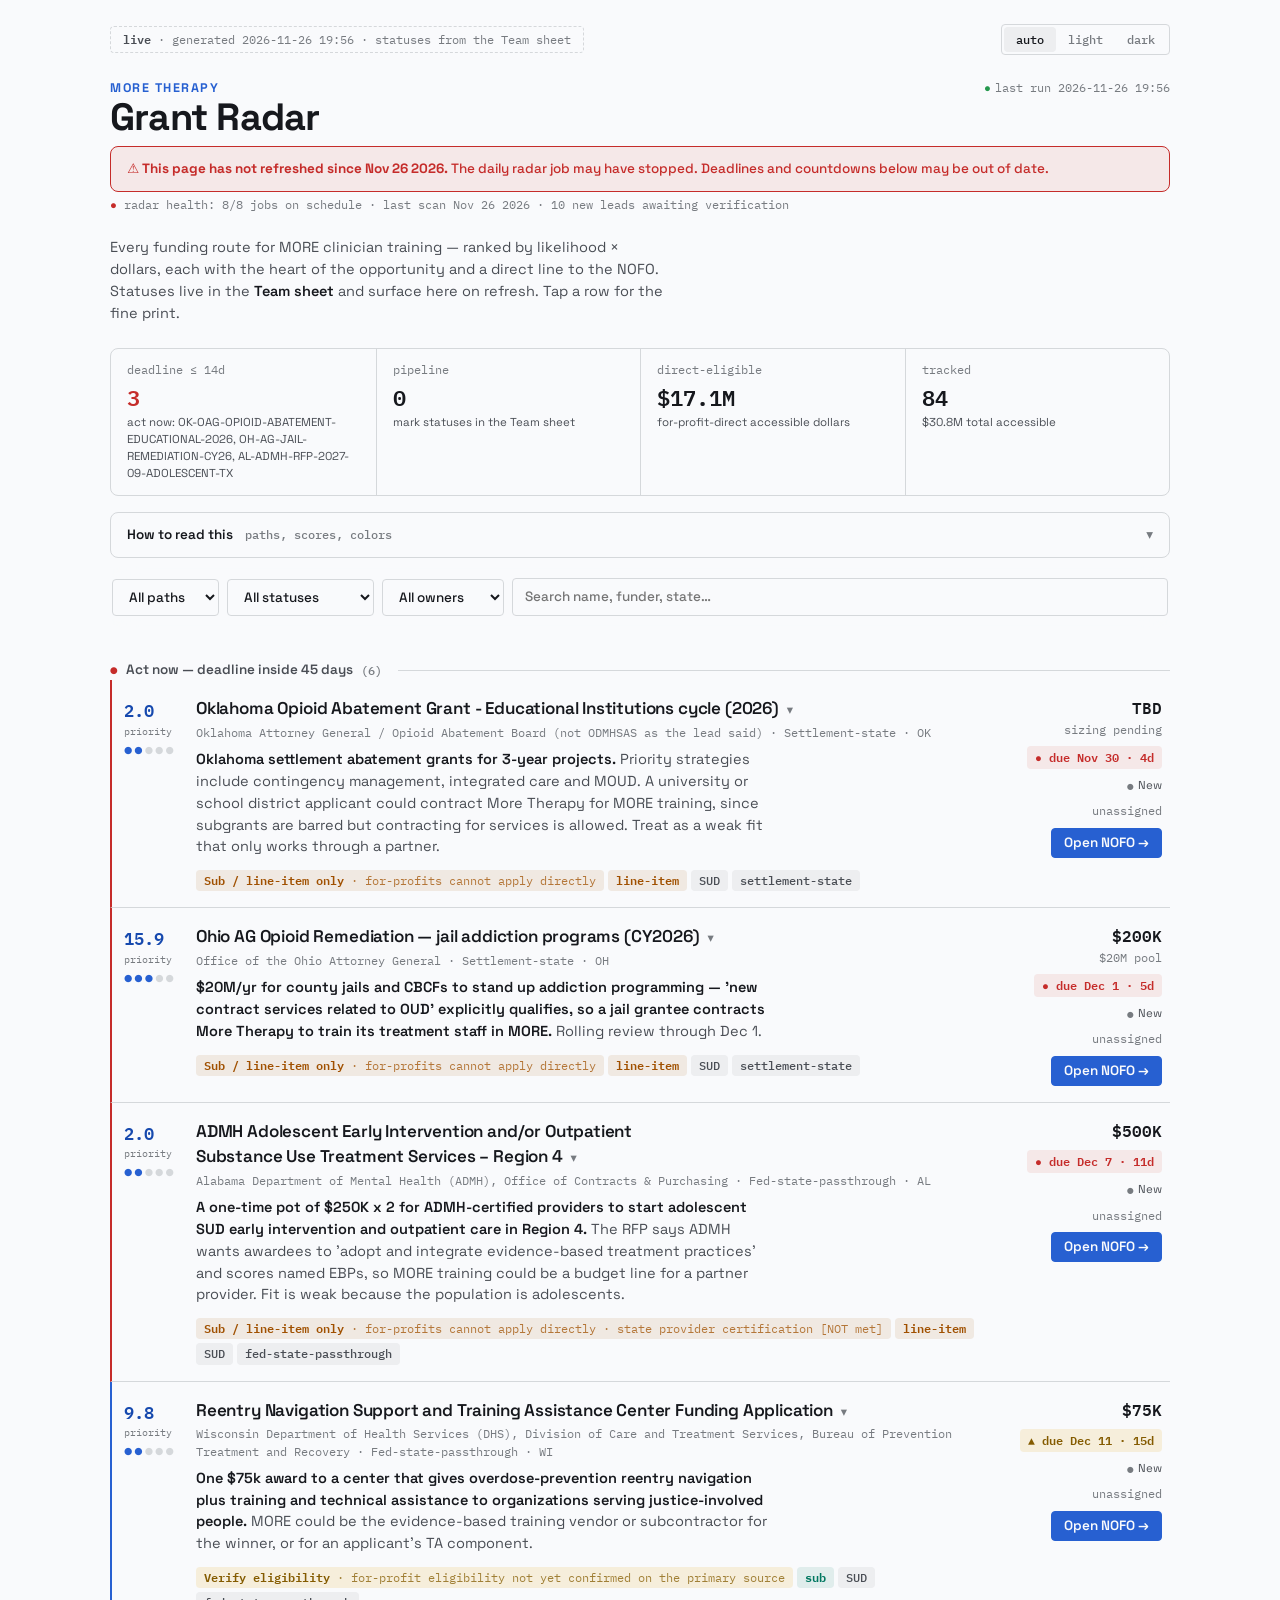
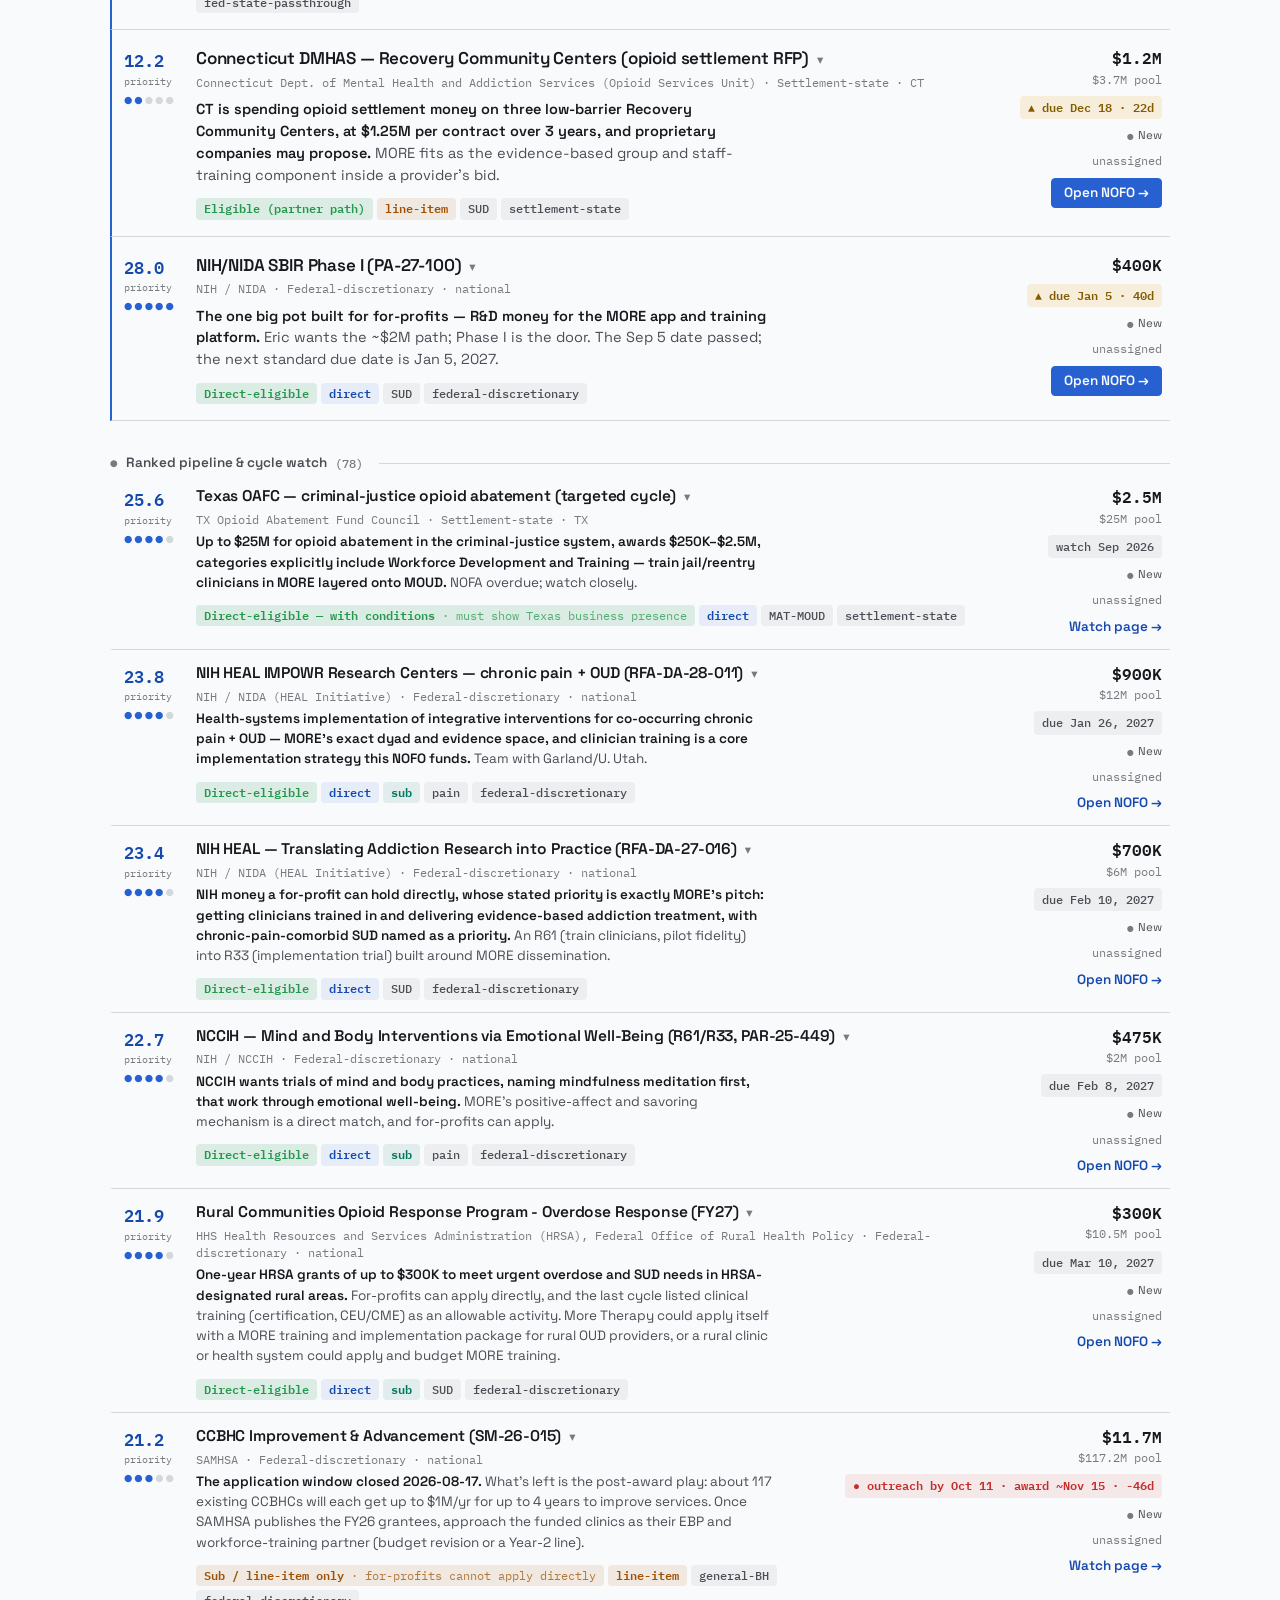
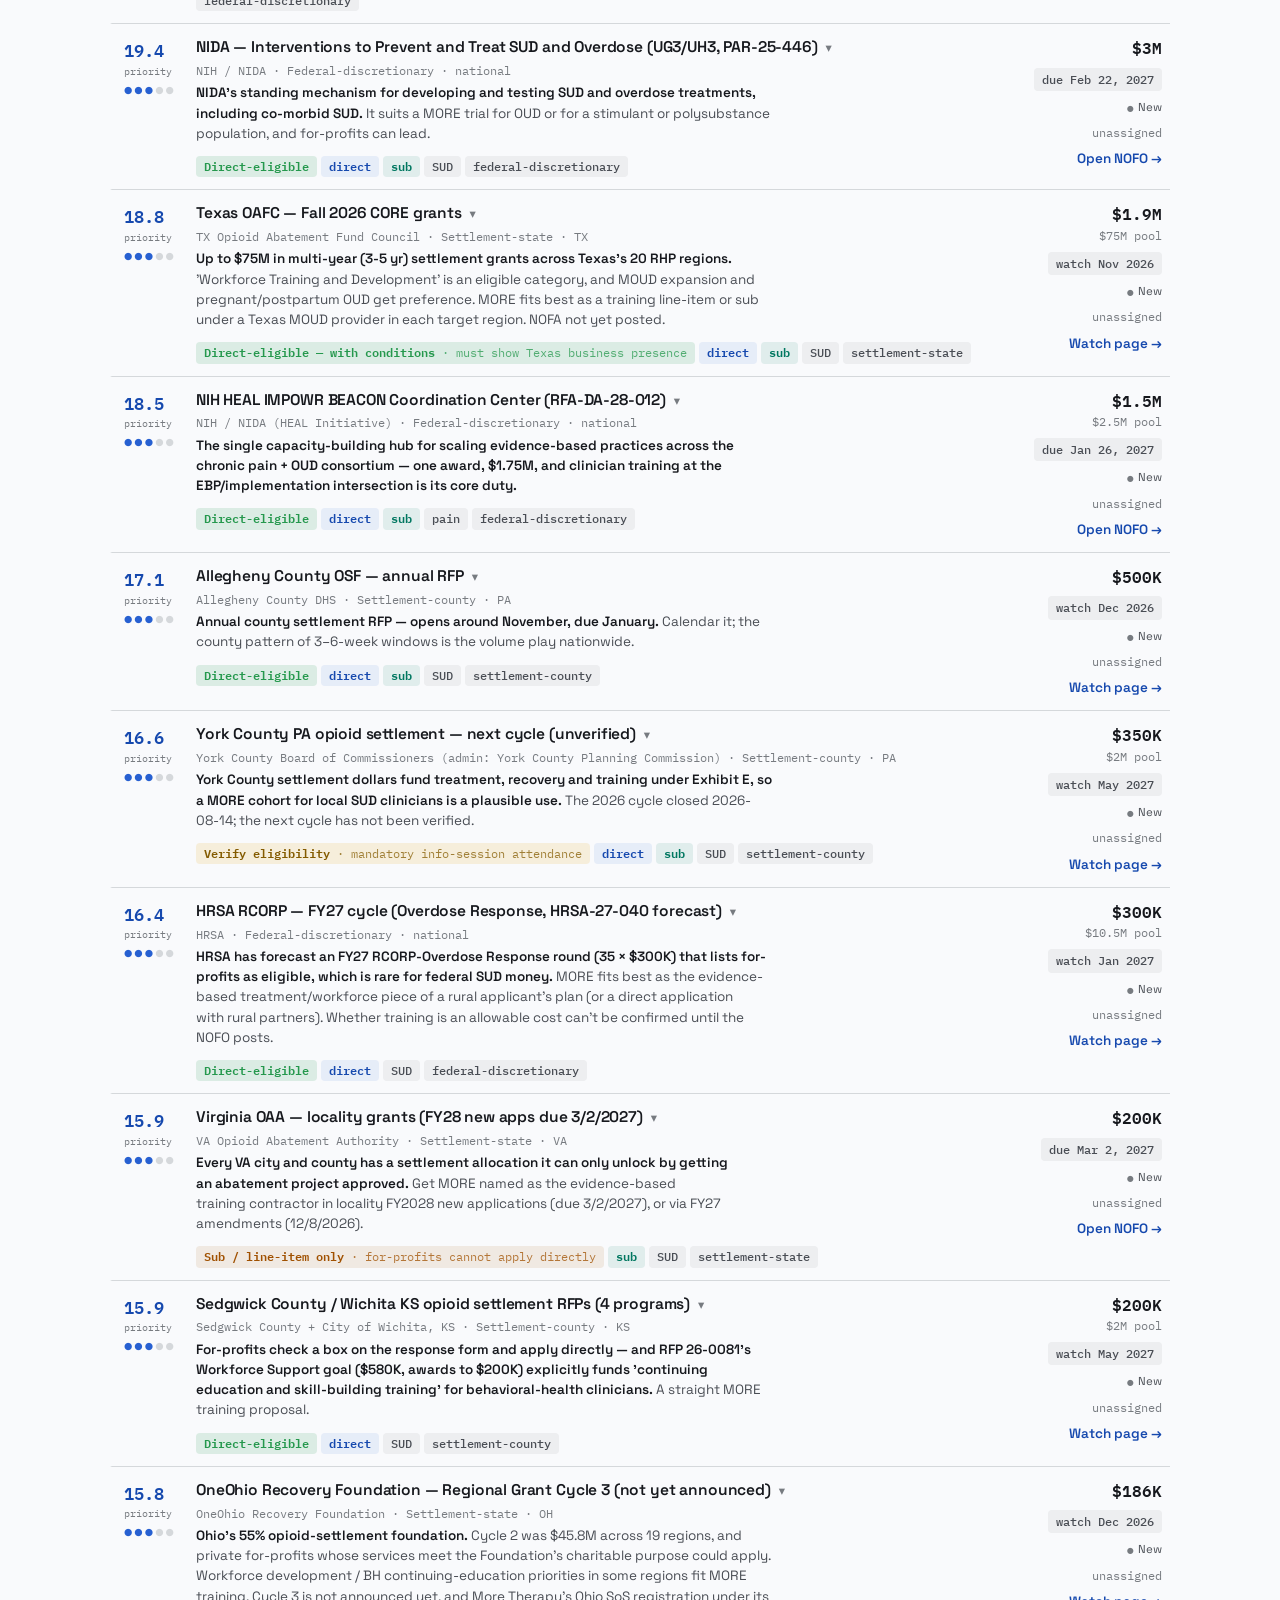
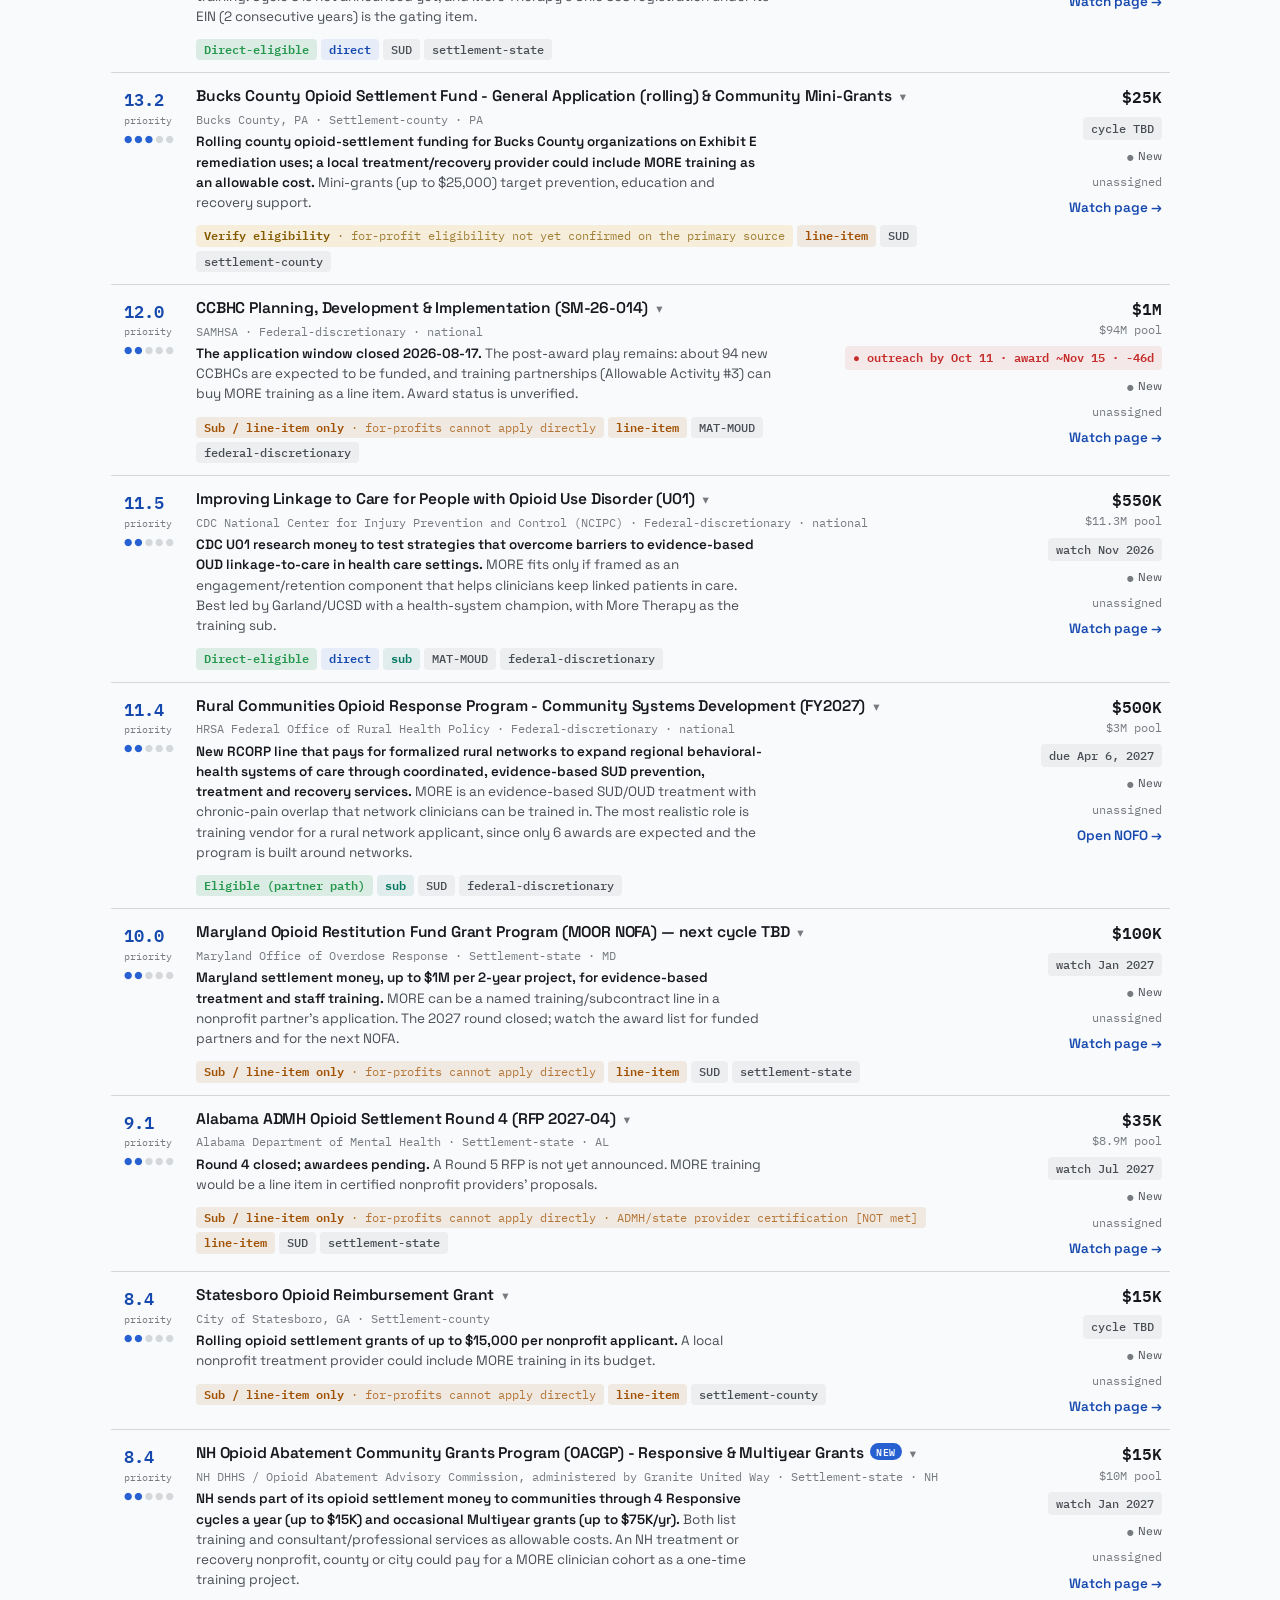
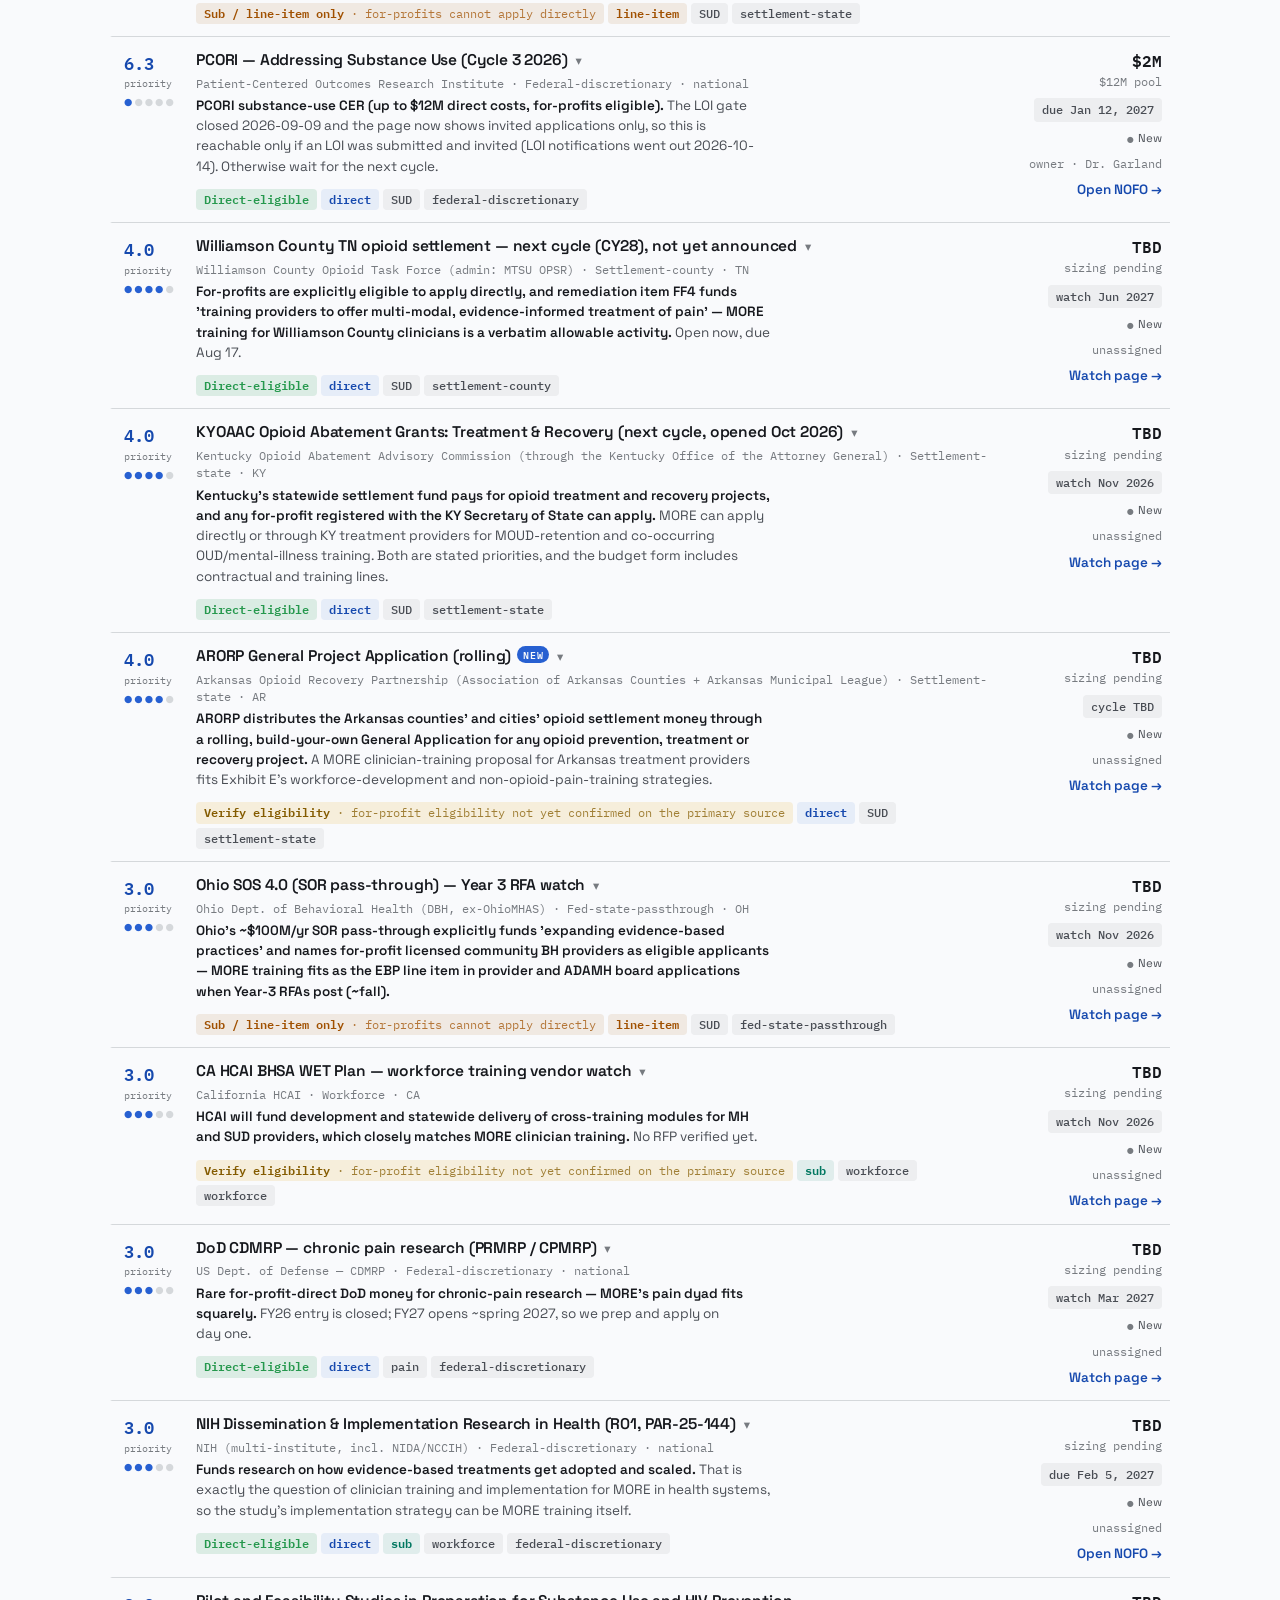
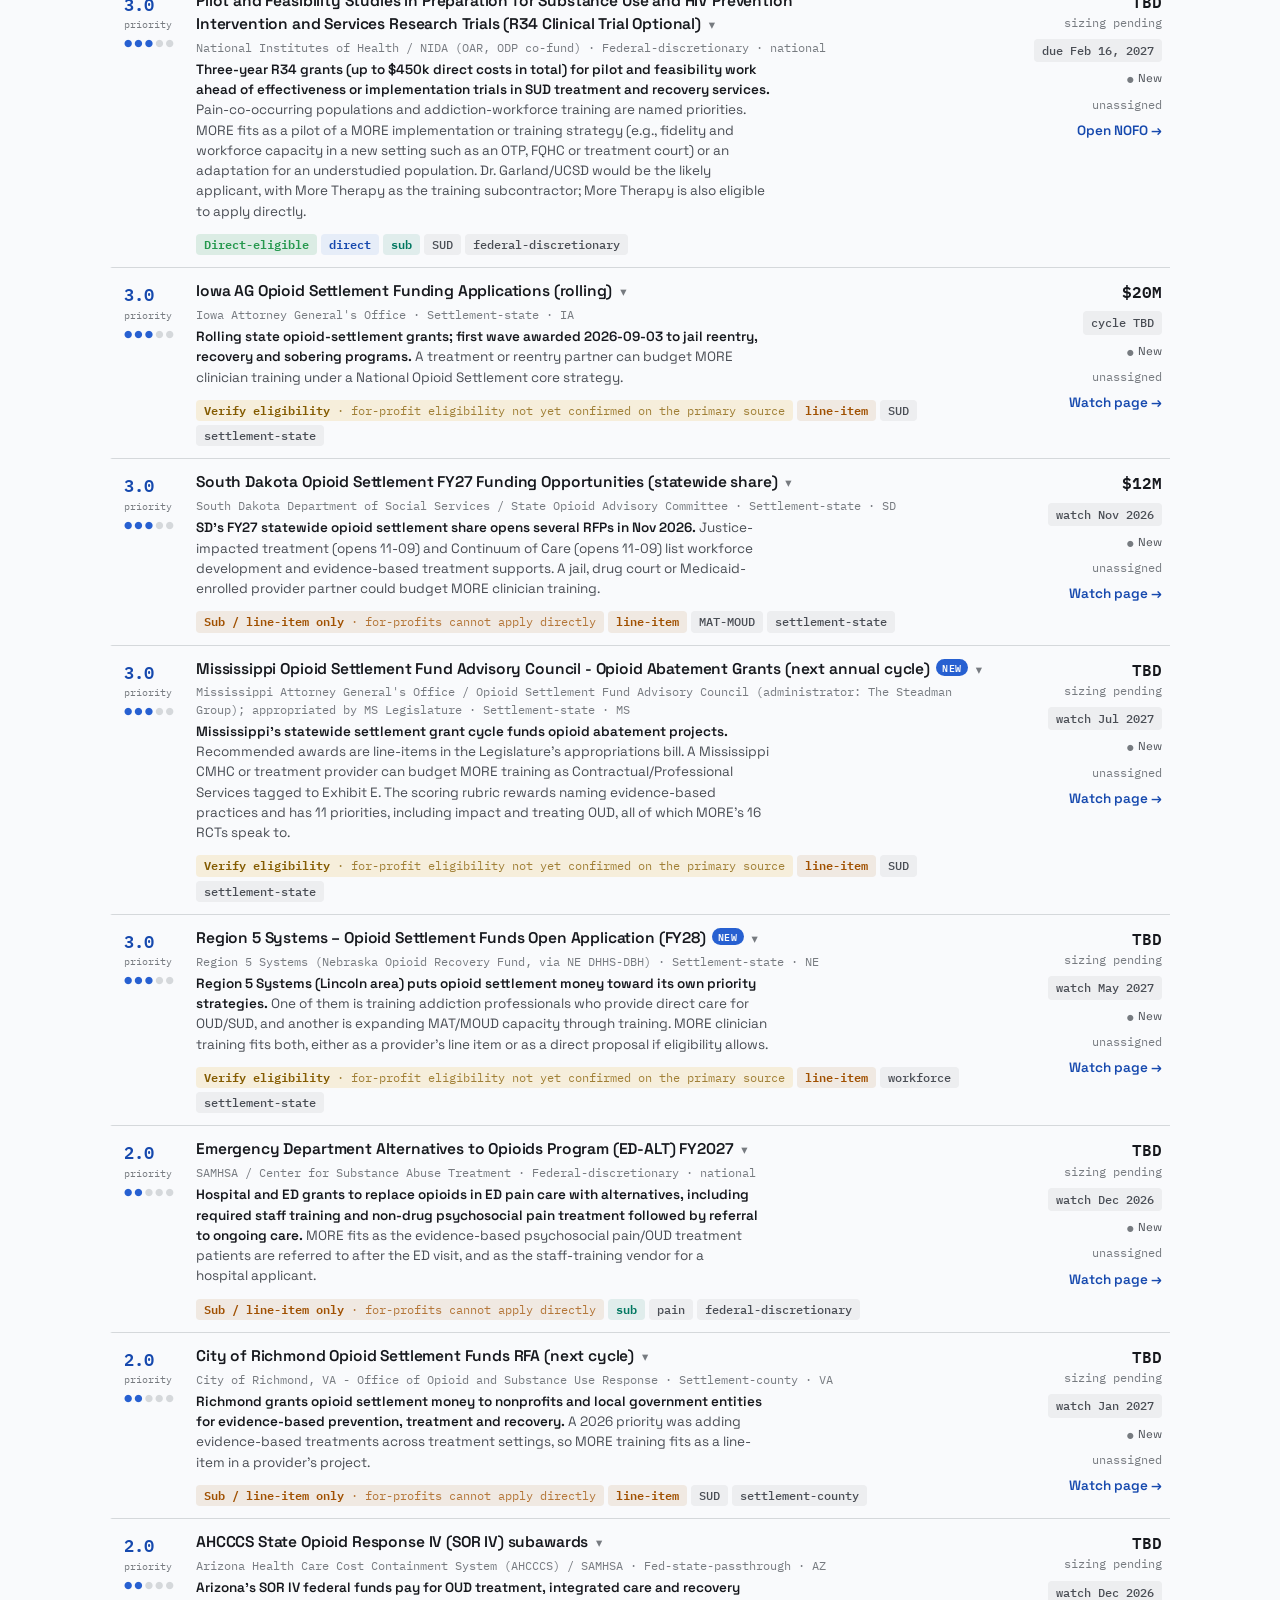
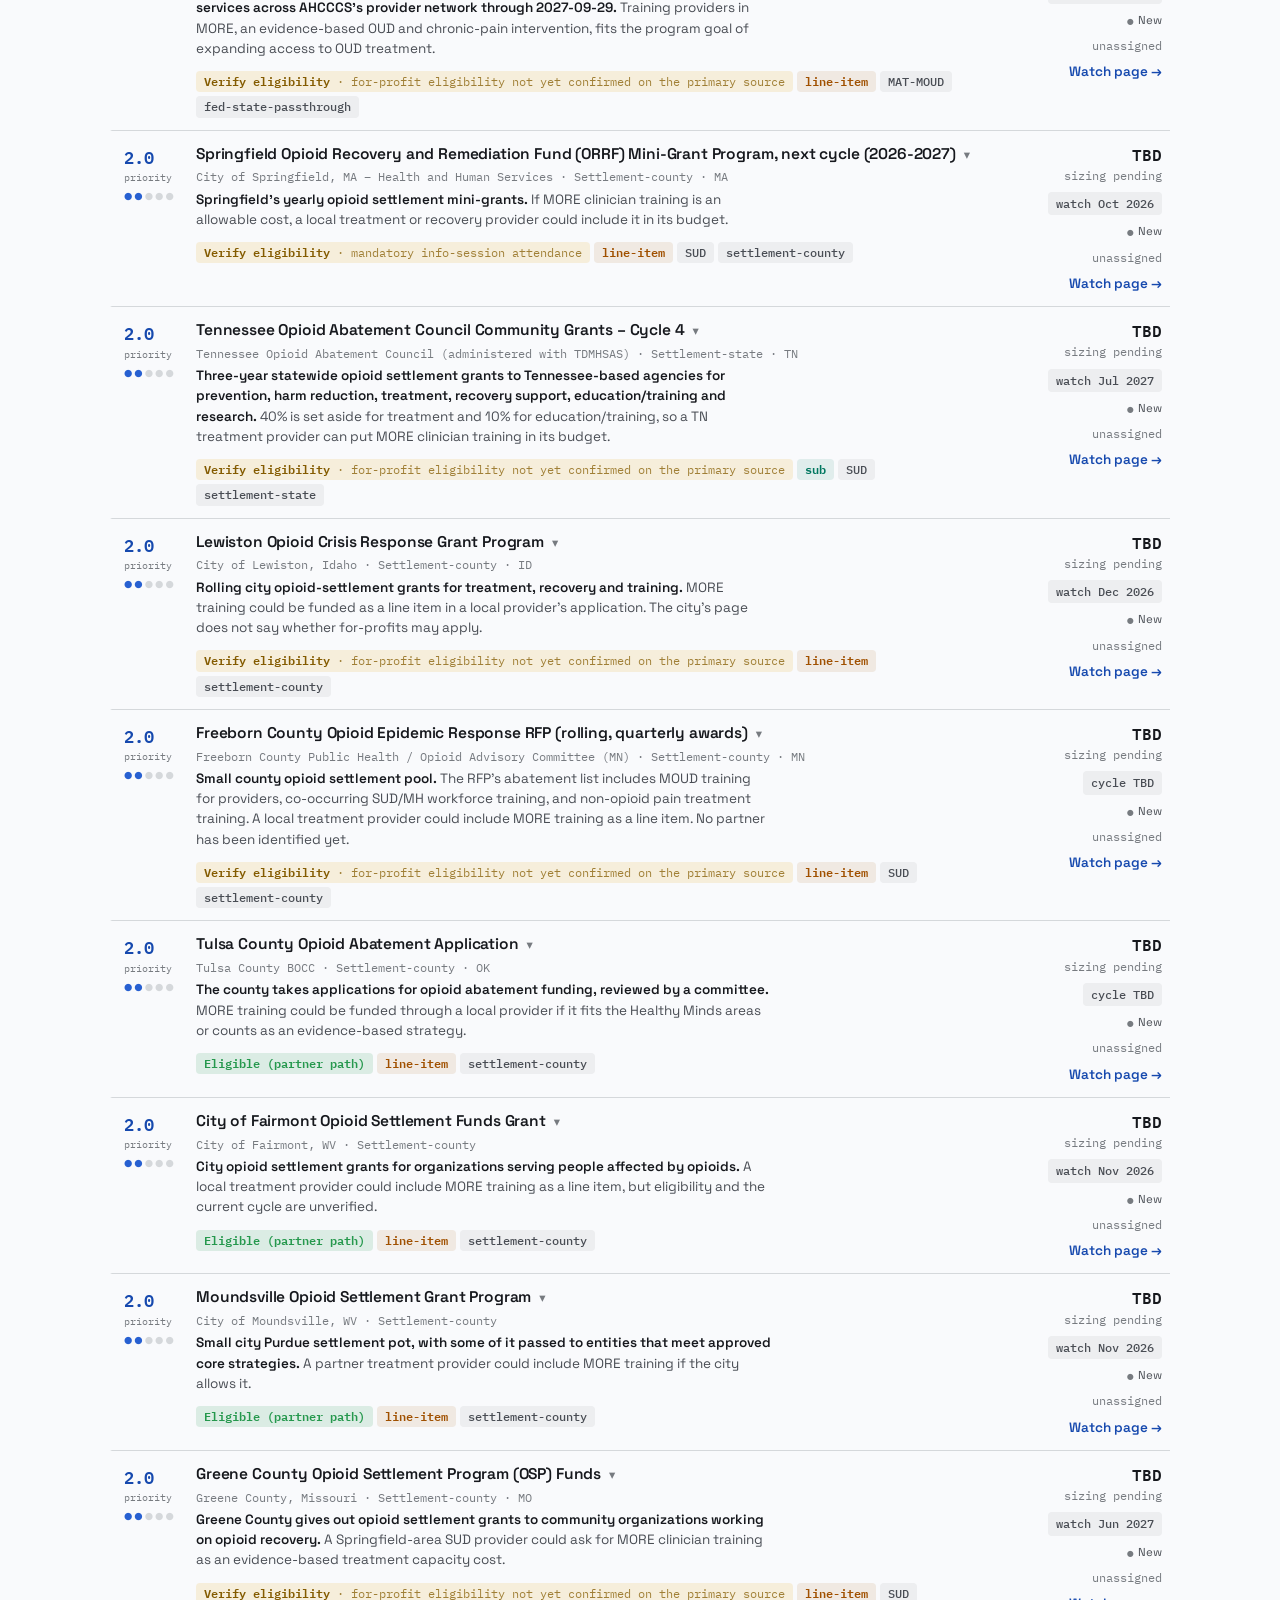
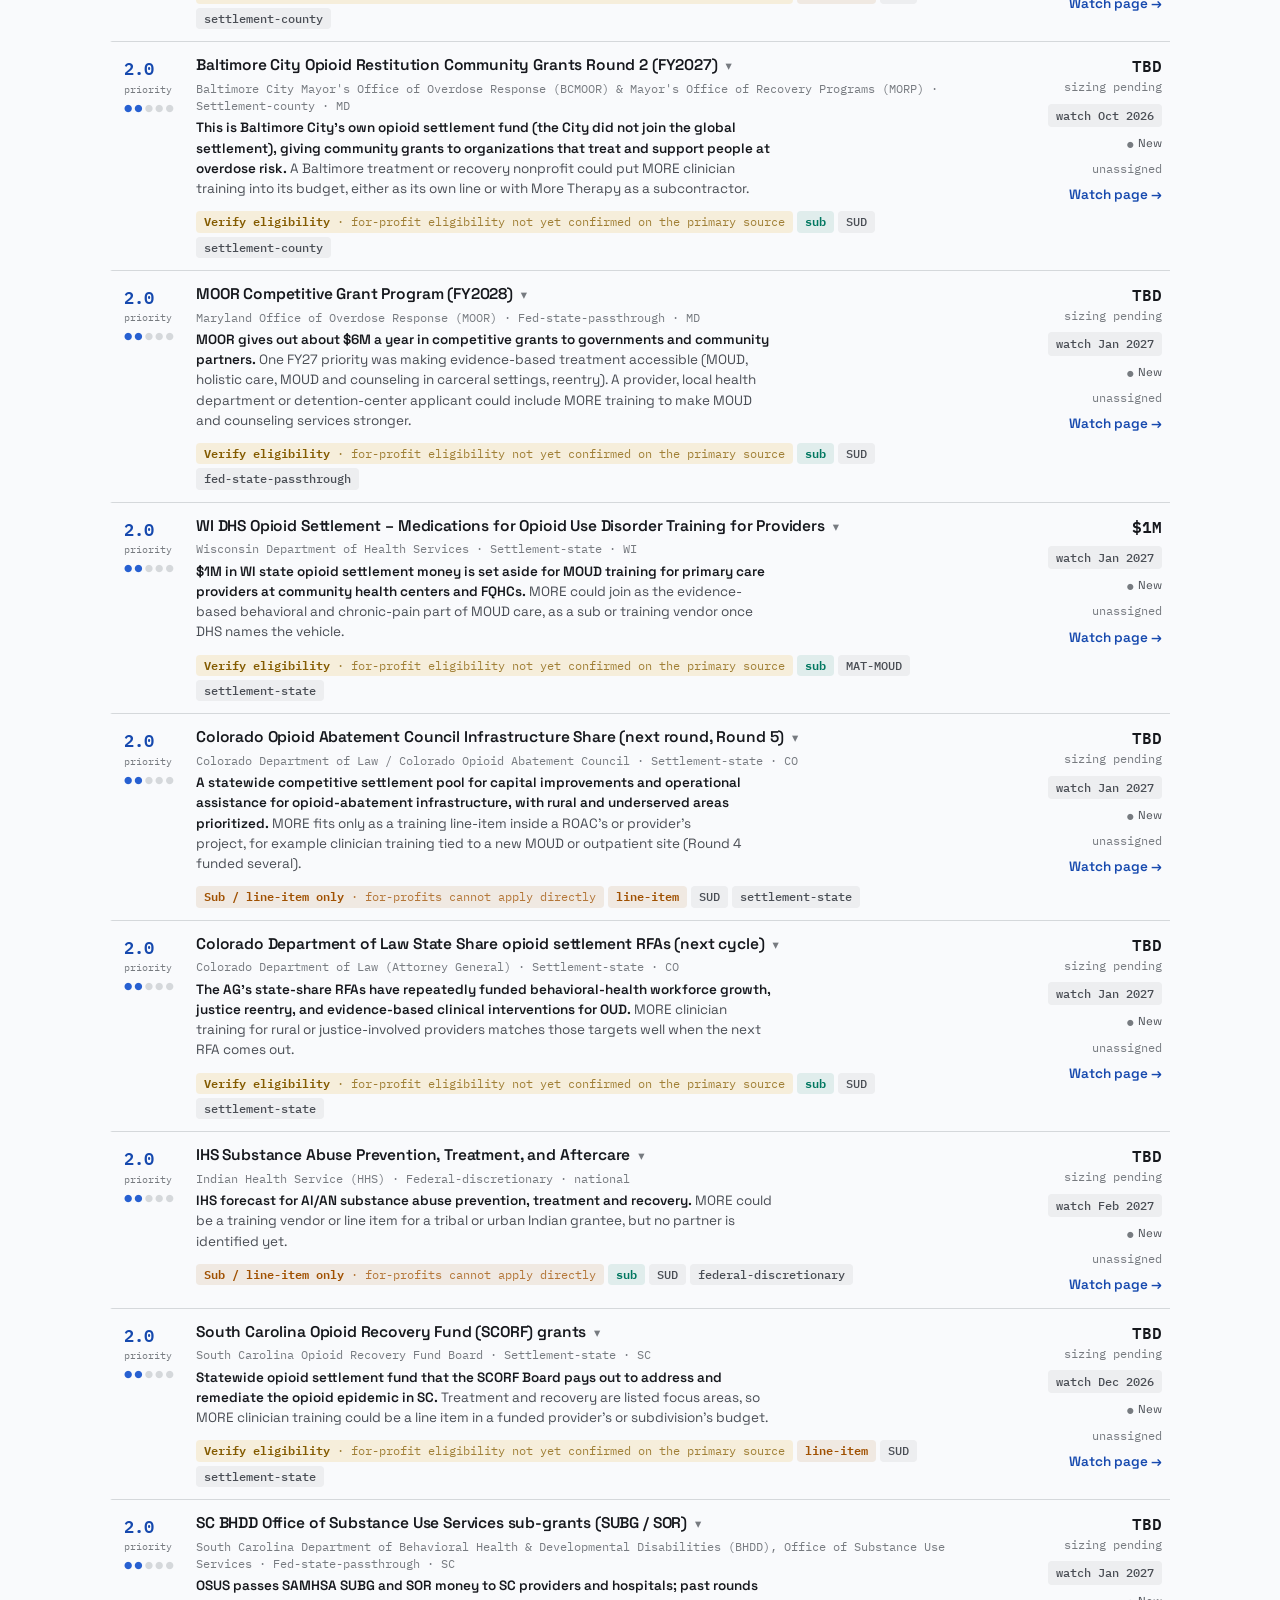
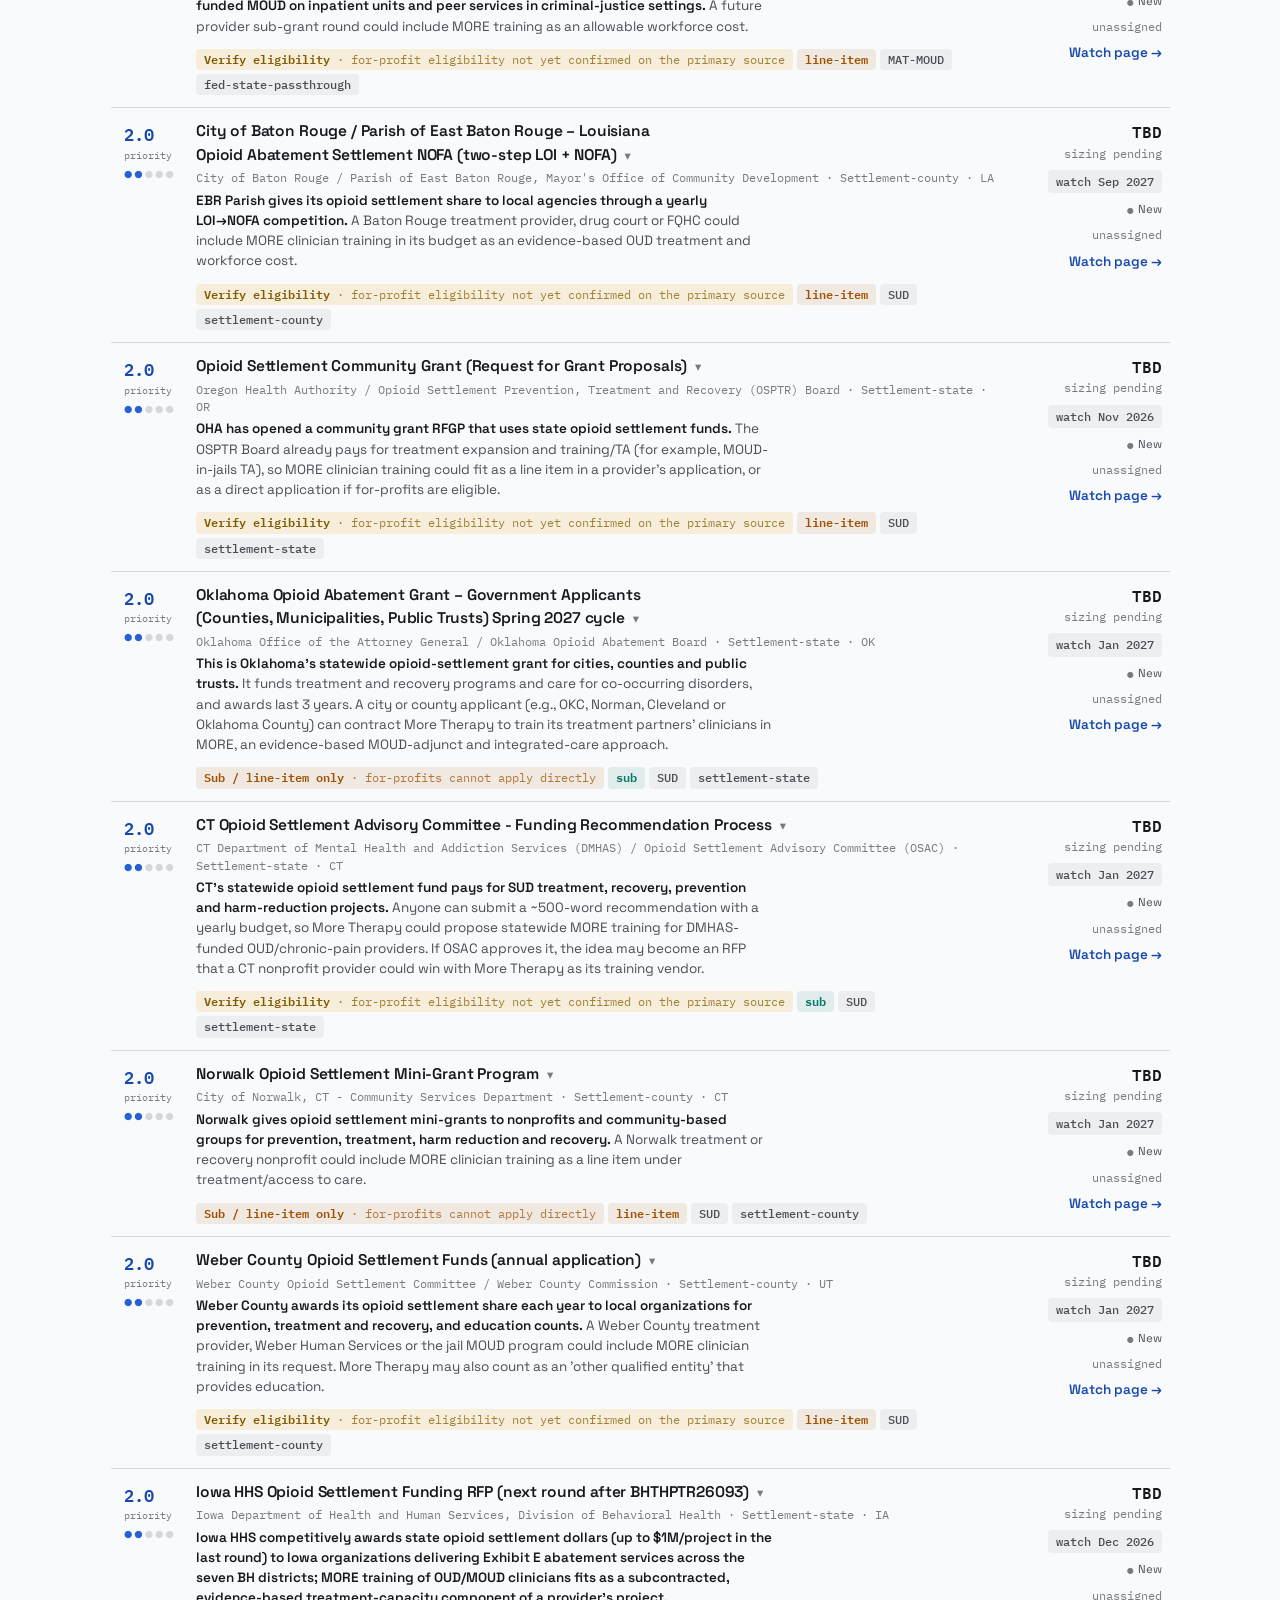
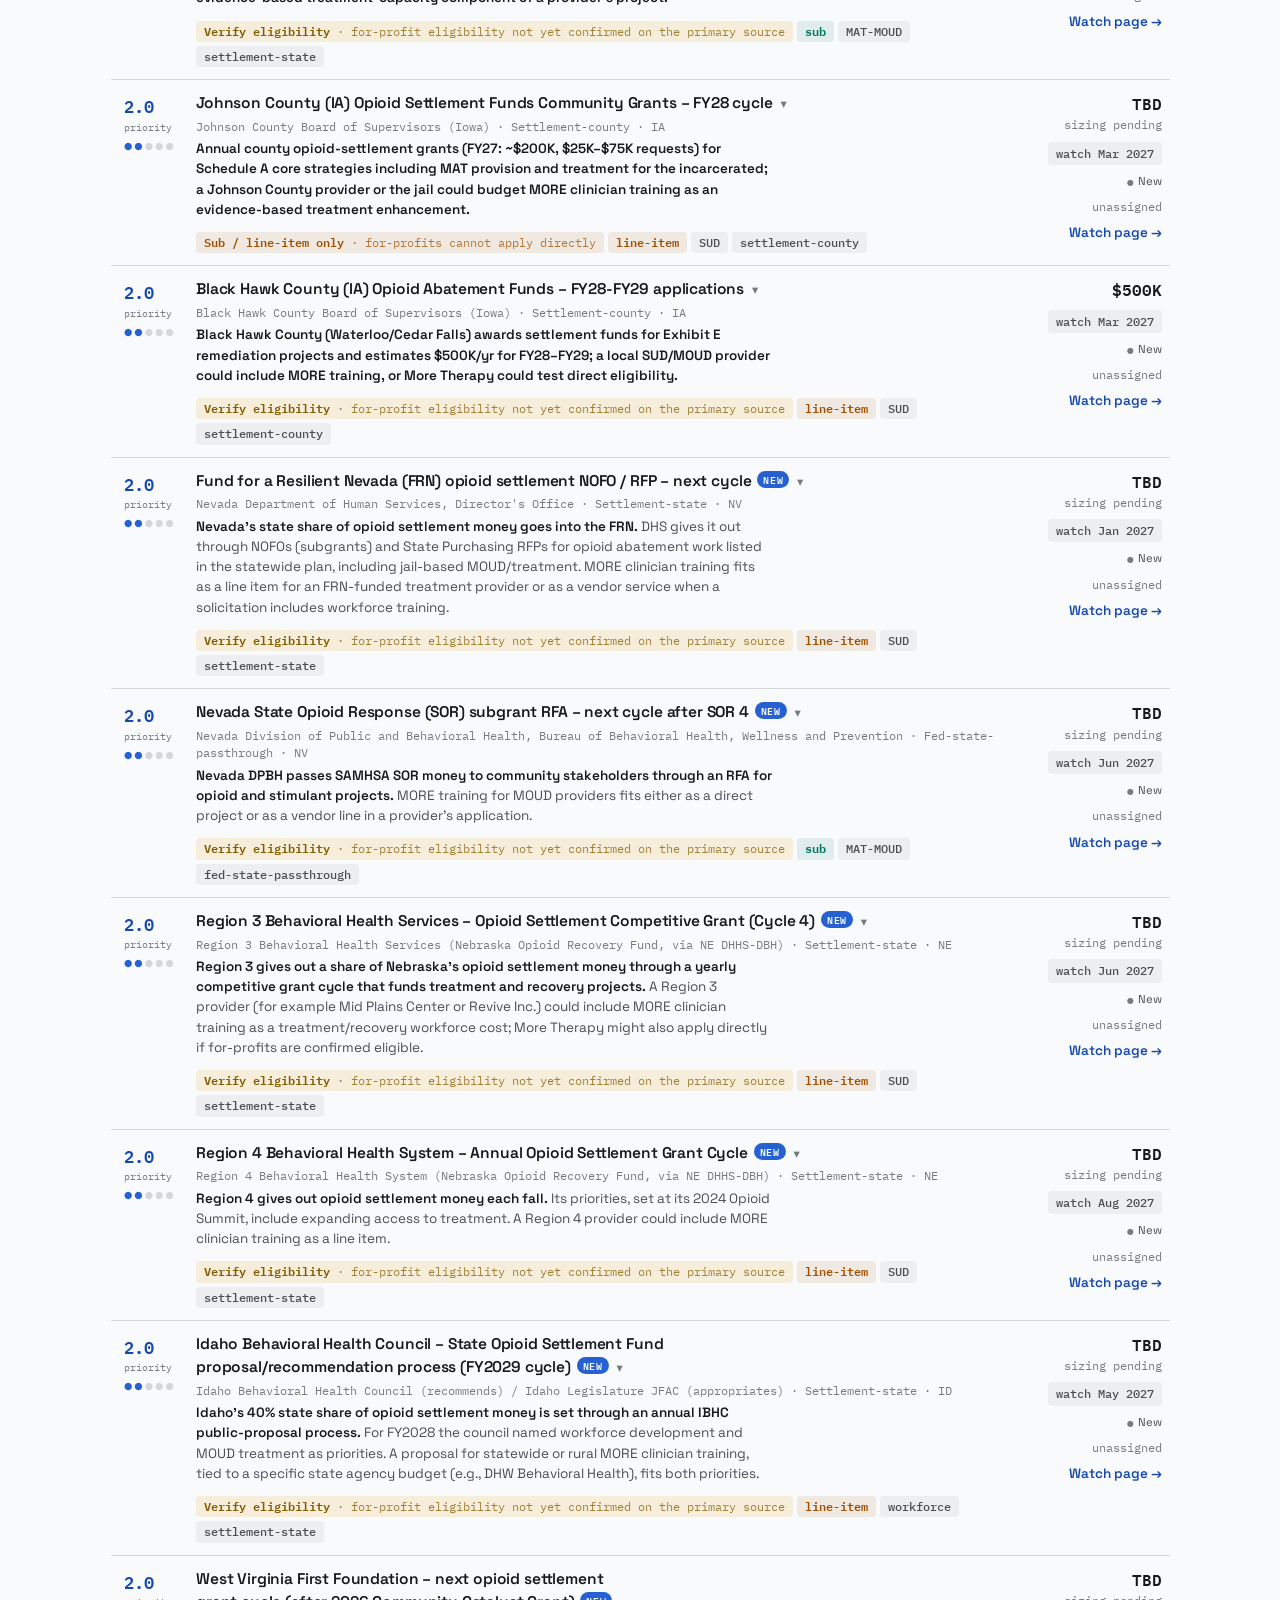
==== commit 761c96dc: "radar: scan + leads 2026-11-26" ====
--- a/docs/index.html
+++ b/docs/index.html
@@ -475,7 +475,7 @@
   <a class="skip" href="#pipeline">Skip to opportunities</a>
 
   <div class="topline">
-    <p class="buildbar"><b>live</b> · generated 2026-11-26 19:54 · statuses from the Team sheet</p>
+    <p class="buildbar"><b>live</b> · generated 2026-11-26 19:56 · statuses from the Team sheet</p>
     <div class="theme" role="group" aria-label="Color theme">
       <button type="button" data-set="" aria-pressed="true">auto</button>
       <button type="button" data-set="light" aria-pressed="false">light</button>
@@ -488,7 +488,7 @@
       <div class="wordmark">MORE THERAPY</div>
       <h1>Grant Radar</h1>
     </div>
-    <p class="stamp"><span class="dot-live" aria-hidden="true">●</span>last run 2026-11-26 19:54</p>
+    <p class="stamp"><span class="dot-live" aria-hidden="true">●</span>last run 2026-11-26 19:56</p>
   </header>
   <div class="stalebar" id="stalebar" role="alert"></div>
   <p class="healthline" id="healthline"></p>
@@ -560,7 +560,7 @@
 </div>
 
 <script>
-const RADAR = {"today": "2026-11-26", "built_utc": "2026-11-26T19:54:46Z", "rows": [{"grant_id": "ok-oag-opioid-abatement-educational-2026", "aliases": [], "name": "Oklahoma Opioid Abatement Grant - Educational Institutions cycle (2026)", "funder": "Oklahoma Attorney General / Opioid Abatement Board (not ODMHSAS as the lead said)", "program": "Opioid Abatement Grant", "channel": "Settlement-state", "state": "OK", "path": "Line-item", "forprofit_direct": "N", "category": "SUD", "accessible_usd": null, "pool_usd": null, "deadline": "2026-11-30", "cycle_watch": "2027-03-01", "likelihood": 2, "heart": "Oklahoma settlement abatement grants for 3-year projects. Priority strategies include contingency management, integrated care and MOUD. A university or school district applicant could contract More Therapy for MORE training, since subgrants are barred but contracting for services is allowed. Treat as a weak fit that only works through a partner.", "eligibility": "Limited to Oklahoma political subdivisions. This cycle only K-12 school districts, technology school districts and institutes of higher education. Counties, municipalities, public trusts and joint applications open Spring 2027.", "nofo_url": null, "source_url": "https://oklahoma.gov/oag/resources/grants/opioid-abatement-grant.html", "portal": "OAG opioid abatement grant portal (link on the source page)", "accounts_needed": null, "match_required": "No", "page_limit": null, "attachments": null, "scoring_map": null, "effort_hrs": null, "kit_type": "line-item-kit", "kit_url": null, "notes": "The Board reviews applications December through February 2027, with awards announced March/April 2027. Salaries must be tied to abatement work. Indirect costs are capped at 5%, and contractors may not charge grantees indirect. The next cycle opens to counties and municipalities in Spring 2027, which is a better fit for treatment-provider partners. Related to the tracked ok-tulsa-county-opioid-abatement row, but this is a separate state program. The deck's funding tier amounts are in images and were not readable.", "evidence": {"deadline_quote": "Application Portal Opens: October 01, 2026 / Application Portal Closes: November 30, 2026", "amount_quote": null, "eligibility_quote": "Grant awards are limited to Political Subdivisions of the State of Oklahoma only.", "fetched": ["https://oklahoma.gov/content/dam/ok/en/oag/resources/grants/opioid-abatement-grant/2026%20Funding%20Opportunity%20for%20Educational%20Institutions.pdf", "https://oklahoma.gov/oag/resources/grants/opioid-abatement-grant.html"]}, "last_verified": "2026-11-02", "next_check": "2026-11-09", "found_date": "2026-11-02", "verified_by": "ai_pass", "priority": 2.0, "status": "New", "owner": "", "next_action": "", "elig_label": "Sub / line-item only", "elig_note": "for-profits cannot apply directly", "reg_alert": null, "fit_draft": "More Therapy proposes to train Oklahoma Attorney General / Opioid Abatement Board (not ODMHSAS as the lead said)'s front-line behavioral-health and substance-use clinicians in MORE (Mindfulness-Oriented Recovery Enhancement), an evidence-based intervention for co-occurring opioid use disorder and chronic pain. MORE's outcomes are documented across 16 randomized controlled trials with 2,500+ participants and $90M in NIH and DoD research funding: a 59% reduction in treatment dropout (Garland et al., 2022, JAMA Internal Medicine), a 45% reduction in opioid misuse (three times standard group therapy), and a 42% reduction in drug relapse. As a neutral third-party training partner, MORE strengthens this application's evidence-based-practice adoption and workforce-development case without competing for the award.", "checklist": [["Portal", "OAG opioid abatement grant portal (link on the source page)"], ["Match", "No"]]}, {"grant_id": "oh-ag-jail-remediation-cy26", "aliases": [], "name": "Ohio AG Opioid Remediation — jail addiction programs (CY2026)", "funder": "Office of the Ohio Attorney General", "program": "Improving Outcomes for Substance-Addicted Inmates (CY2025–27, AG settlement funds)", "channel": "Settlement-state", "state": "OH", "path": "Line-item", "forprofit_direct": "N", "category": "SUD", "accessible_usd": 200000, "pool_usd": 20000000, "deadline": "2026-12-01", "cycle_watch": null, "likelihood": 3, "heart": "$20M/yr for county jails and CBCFs to stand up addiction programming — 'new contract services related to OUD' explicitly qualifies, so a jail grantee contracts More Therapy to train its treatment staff in MORE. Rolling review through Dec 1.", "eligibility": "Ohio county jails / CBCFs apply (grant levels $150K–$200K by county population + $50K medication add-on not usable for training); MORE enters as contracted service.", "nofo_url": "https://www.ohioattorneygeneral.gov/getattachment/ed88813d-94c9-4e90-ba0f-7d43614444e2/ed88813d-94c9-4e90-ba0f-7d43614444e2.aspx", "source_url": "https://www.ohioattorneygeneral.gov/getattachment/ed88813d-94c9-4e90-ba0f-7d43614444e2/ed88813d-94c9-4e90-ba0f-7d43614444e2.aspx", "portal": "Email application to JailGrants@OhioAGO.gov — rolling, quarterly payments", "accounts_needed": "None for More Therapy; jail needs OH|ID + OhioPays", "match_required": "None stated", "page_limit": null, "scoring_map": "AG review committee; priorities: new programming in shortage areas, multi-county sharing, multi-county jails", "effort_hrs": 12, "kit_type": "line-item-kit", "kit_url": "https://docs.google.com/document/d/1nYvlnmWmL0Pmzax3coSLEcJoaJ8hNSCaUN1UWbDcE3Q/edit", "last_verified": "2026-10-26", "next_check": "2026-11-02", "found_date": "2026-08-04", "notes": "CY2027 already earmarked at $20M — expect a Year-3 round. Funds cannot supplant existing addiction-services spending. Pitch list = Ohio sheriffs/CBCFs, pairs with the contact pipeline.", "evidence": {"deadline_quote": "CY2026 applications will be accepted through Dec. 1, 2026, with grant payments issued by quarter.", "amount_quote": null, "eligibility_quote": "New contract services related to OUD.", "fetched": ["https://www.ohioattorneygeneral.gov/getattachment/ed88813d-94c9-4e90-ba0f-7d43614444e2/ed88813d-94c9-4e90-ba0f-7d43614444e2.aspx"]}, "verified_by": "ai_pass", "priority": 15.9, "status": "New", "owner": "", "next_action": "", "elig_label": "Sub / line-item only", "elig_note": "for-profits cannot apply directly", "reg_alert": null, "fit_draft": "More Therapy proposes to train Office of the Ohio Attorney General's front-line behavioral-health and substance-use clinicians in MORE (Mindfulness-Oriented Recovery Enhancement), an evidence-based intervention for co-occurring opioid use disorder and chronic pain. MORE's outcomes are documented across 16 randomized controlled trials with 2,500+ participants and $90M in NIH and DoD research funding: a 59% reduction in treatment dropout (Garland et al., 2022, JAMA Internal Medicine), a 45% reduction in opioid misuse (three times standard group therapy), and a 42% reduction in drug relapse. In this opportunity MORE maps directly onto the review criteria — AG review committee; priorities: new programming in shortage areas, multi-county sharing, multi-county jails As a neutral third-party training partner, MORE strengthens this application's evidence-based-practice adoption and workforce-development case without competing for the award.", "checklist": [["Portal", "Email application to JailGrants@OhioAGO.gov — rolling, quarterly payments"], ["Accounts / registrations", "None for More Therapy; jail needs OH|ID + OhioPays"], ["Match", "None stated"]]}, {"grant_id": "al-admh-rfp-2027-09-adolescent-tx", "aliases": ["RFP 2027-09"], "name": "ADMH Adolescent Early Intervention and/or Outpatient Substance Use Treatment Services – Region 4", "funder": "Alabama Department of Mental Health (ADMH), Office of Contracts & Purchasing", "program": "ADMH Division of Mental Health & Substance Use Services – adolescent SUD treatment RFP", "channel": "Fed-state-passthrough", "state": "AL", "path": "Line-item", "forprofit_direct": "N", "category": "SUD", "accessible_usd": null, "pool_usd": 500000, "deadline": "2026-12-07", "cycle_watch": null, "likelihood": 2, "heart": "A one-time pot of $250K x 2 for ADMH-certified providers to start adolescent SUD early intervention and outpatient care in Region 4. The RFP says ADMH wants awardees to 'adopt and integrate evidence-based treatment practices' and scores named EBPs, so MORE training could be a budget line for a partner provider. Fit is weak because the population is adolescents.", "eligibility": "ANY public or private organization that is certified by ADMH to provide prevention or substance use treatment services, or can be certified within four months of award. Excluded: ADMH and state employees, and entities that directly received funds from the state opioid litigation. Must register with AL SOS, E-Verify and STAARS.", "nofo_url": "https://mh.alabama.gov/wp-content/uploads/2026/10/2027-09-Adolescent-Treatment.pdf", "source_url": "https://mh.alabama.gov/contracts-and-purchasing/", "portal": "Paper/physical submission to ADMH Office of Contracts & Purchasing, 100 N. Union St., Suite 570, Montgomery AL (no email/fax)", "accounts_needed": "Alabama Secretary of State registration; E-Verify; STAARS Vendor Self Service (applicant)", "match_required": null, "page_limit": "Cover 1 p; Org history 2 pp; Program description 5 pp; Budget 1 p", "attachments": "Exhibit 2 budget narrative + 12-month detailed budget; 1 original, 2 copies, 1 USB", "scoring_map": "Understanding/Responsiveness 20; Organizational experience 20; Program description quality incl. specific EBPs 25; Readiness to implement 20; Budget/narrative (indirect <=15%) 15", "effort_hrs": null, "kit_type": "line-item-kit", "kit_url": null, "notes": "The question deadline (2026-10-22) has passed, and Q&A was tentatively due 2026-10-30 on the ADMH site. The budget section lists initiation costs and does not name training, so present MORE as the named EBP plus staff training. Funding is one-time over a 12-month cost-reimbursement cycle. The RFP text says both 12 and 13 counties for Region 4, and a partner must be ADMH-certified. Only a hard-copy proposal received by the deadline counts; postmarks do not.", "evidence": {"deadline_quote": "Request for Proposals (RFP) will be accepted until 2:00 pm on Monday, December 7, 2026.", "amount_quote": "The Alabama Department of Mental Health will award a total of $250,000 each to two applicants ... A total of $500,000 will be awarded through this RFP.", "eligibility_quote": "ANY Public or Private organizations who meet the following: Agencies and/or organizations certified by ADMH to provide prevention or substance use treatment services. Can be certified by ADMH to provide such services within four months of award.", "fetched": ["https://mh.alabama.gov/grants/", "https://mh.alabama.gov/faq/opioid-grants/", "https://mh.alabama.gov/opioid-settlement/", "https://mh.alabama.gov/contracts-and-purchasing/", "https://mh.alabama.gov/wp-content/uploads/2026/10/2027-09-Adolescent-Treatment.pdf"]}, "last_verified": "2026-11-02", "next_check": "2026-11-09", "found_date": "2026-11-02", "verified_by": "ai_pass", "priority": 2.0, "status": "New", "owner": "", "next_action": "", "elig_label": "Sub / line-item only", "elig_note": "for-profits cannot apply directly · state provider certification [NOT met]", "reg_alert": null, "fit_draft": "More Therapy proposes to train Alabama Department of Mental Health (ADMH), Office of Contracts & Purchasing's front-line behavioral-health and substance-use clinicians in MORE (Mindfulness-Oriented Recovery Enhancement), an evidence-based intervention for co-occurring opioid use disorder and chronic pain. MORE's outcomes are documented across 16 randomized controlled trials with 2,500+ participants and $90M in NIH and DoD research funding: a 59% reduction in treatment dropout (Garland et al., 2022, JAMA Internal Medicine), a 45% reduction in opioid misuse (three times standard group therapy), and a 42% reduction in drug relapse. In this opportunity MORE maps directly onto the review criteria — Understanding/Responsiveness 20; Organizational experience 20; Program description quality incl. specific EBPs 25; Readiness to implement 20; Budget/narrative (indirect <=15%) 15 As a neutral third-party training partner, MORE strengthens this application's evidence-based-practice adoption and workforce-development case without competing for the award.", "checklist": [["Portal", "Paper/physical submission to ADMH Office of Contracts & Purchasing, 100 N. Union St., Suite 570, Montgomery AL (no email/fax)"], ["Accounts / registrations", "Alabama Secretary of State registration; E-Verify; STAARS Vendor Self Service (applicant)"], ["Page limits", "Cover 1 p; Org history 2 pp; Program description 5 pp; Budget 1 p"], ["Required attachments", "Exhibit 2 budget narrative + 12-month detailed budget; 1 original, 2 copies, 1 USB"]]}, {"grant_id": "wi-dhs-reentry-navigation-tac-fy27", "aliases": [], "name": "Reentry Navigation Support and Training Assistance Center Funding Application", "funder": "Wisconsin Department of Health Services (DHS), Division of Care and Treatment Services, Bureau of Prevention Treatment and Recovery", "program": "CDC Overdose Data to Action for States (OD2A-S) pass-through RFA", "channel": "Fed-state-passthrough", "state": "WI", "path": "Sub", "forprofit_direct": "unclear", "category": "SUD", "accessible_usd": 75000, "pool_usd": null, "deadline": "2026-12-11", "cycle_watch": null, "likelihood": 2, "heart": "One $75k award to a center that gives overdose-prevention reentry navigation plus training and technical assistance to organizations serving justice-involved people. MORE could be the evidence-based training vendor or subcontractor for the winner, or for an applicant's TA component.", "eligibility": "Organizations serving people at risk of overdose, community-based organizations, non-profits, and municipal, county or Tribal agencies. Applicants must work in Wisconsin. For-profits are not named.", "nofo_url": null, "source_url": "https://www.dhs.wisconsin.gov/contracts/reentry-navigation-support-and-training-assistance-center-funding-application.htm", "portal": "Alchemer online form (linked from the DHS page)", "accounts_needed": null, "match_required": "No match requirement", "page_limit": null, "attachments": null, "scoring_map": "Section 4: Provisional budget and budget justification (10 points)", "effort_hrs": null, "kit_type": "letter-of-support", "kit_url": null, "notes": "Questions are due in writing by 2026-12-04, 11:59 p.m. Initial award period is 2027-03-01 to 2027-08-31, with a possible $150,000 for FY28 based on performance and fund availability. The budget cap for the initial period is $75k. The page says contracts are between DHS and the awarded applicant, and subcontractors are allowed. Approach local nonprofits that are likely to apply. This is distinct from wi-dhs-osf-moud-provider-training.", "evidence": {"deadline_quote": "The deadline to apply for this funding opportunity is 11:59 p.m. on Dec. 11, 2026.", "amount_quote": "Initial award amount is $75,000. Based on successful project performance, an additional $150,000 will be awarded for the following project year (FY28).", "eligibility_quote": "Eligible organizations include organizations serving people at risk of overdose, community-based organizations, non-profit organizations, and municipal, county, or Tribal agencies", "fetched": ["https://www.dhs.wisconsin.gov/contracts/reentry-navigation-support-and-training-assistance-center-funding-application.htm"]}, "last_verified": "2026-11-02", "next_check": "2026-11-09", "found_date": "2026-11-02", "verified_by": "ai_pass", "priority": 9.8, "status": "New", "owner": "", "next_action": "", "elig_label": "Verify eligibility", "elig_note": "for-profit eligibility not yet confirmed on the primary source", "reg_alert": null, "fit_draft": "More Therapy proposes to train Wisconsin Department of Health Services (DHS), Division of Care and Treatment Services, Bureau of Prevention Treatment and Recovery's front-line behavioral-health and substance-use clinicians in MORE (Mindfulness-Oriented Recovery Enhancement), an evidence-based intervention for co-occurring opioid use disorder and chronic pain. MORE's outcomes are documented across 16 randomized controlled trials with 2,500+ participants and $90M in NIH and DoD research funding: a 59% reduction in treatment dropout (Garland et al., 2022, JAMA Internal Medicine), a 45% reduction in opioid misuse (three times standard group therapy), and a 42% reduction in drug relapse. In this opportunity MORE maps directly onto the review criteria — Section 4: Provisional budget and budget justification (10 points) As a neutral third-party training partner, MORE strengthens this application's evidence-based-practice adoption and workforce-development case without competing for the award.", "checklist": [["Portal", "Alchemer online form (linked from the DHS page)"], ["Match", "No match requirement"]], "page_flag": {"date": "2026-11-23", "added_dates": ["november 23, 2026"], "url": "https://www.dhs.wisconsin.gov/contracts/reentry-navigation-support-and-training-assistance-center-funding-application.htm"}}, {"grant_id": "ct-dmhas-recovery-centers-2027", "aliases": ["DMHAS-OSU-RECOVERY CENTERS-2027"], "name": "Connecticut DMHAS — Recovery Community Centers (opioid settlement RFP)", "funder": "Connecticut Dept. of Mental Health and Addiction Services (Opioid Services Unit)", "program": "RFP DMHAS-OSU-RECOVERY CENTERS-2027", "channel": "Settlement-state", "state": "CT", "path": "Line-item", "forprofit_direct": "Y", "category": "SUD", "accessible_usd": 1247611, "pool_usd": 3742834, "deadline": "2026-12-18", "cycle_watch": null, "likelihood": 2, "heart": "CT is spending opioid settlement money on three low-barrier Recovery Community Centers, at $1.25M per contract over 3 years, and proprietary companies may propose. MORE fits as the evidence-based group and staff-training component inside a provider's bid.", "eligibility": "Private provider organizations (nonprofit or proprietary corporations or partnerships), CT state agencies, and municipalities.", "nofo_url": "https://portal.ct.gov/-/media/dmhas/publications/dmhas-osu-recovery-centers-2027-rfp.pdf", "source_url": "https://portal.ct.gov/DMHAS/RFPs/Index/RFPs-and-RFQs", "portal": "Email/electronic submission per RFP", "accounts_needed": "CT Secretary of State registration (partner)", "match_required": null, "page_limit": null, "attachments": null, "scoring_map": "Centers must be stigma-free, low-barrier drop-in for people who use drugs, without requiring abstinence; pitch MORE as optional skills groups plus staff training.", "effort_hrs": 15, "kit_type": "line-item-kit", "kit_url": null, "last_verified": "2026-10-20", "next_check": "2026-10-27", "found_date": "2026-10-20", "notes": "Responses due Fri Dec 18, 2026, 3:00 PM EST. Virtual bidders' conference Fri Nov 6, 2026, 10:00 AM: attend to meet likely bidders. Funding source: Opioid Settlement Funds. 3 awards, 3-year term.", "evidence": {"deadline_quote": "RESPONSES MUST BE RECEIVED NO LATER THAN Friday, December 18, 2026, 3:00 PM EST", "amount_quote": "$3,742,834.00 • Number of Awards: 3 Awards • Total Contract Cost: $1,247,611.00 per contract • Contract Term: 3-year term", "eligibility_quote": "Private provider organizations (defined as non-state entities that are either nonprofit or proprietary corporations or partnerships), CT State agencies, and municipalities are eligible", "fetched": ["https://portal.ct.gov/-/media/dmhas/publications/dmhas-osu-recovery-centers-2027-rfp.pdf"]}, "priority": 12.2, "status": "New", "owner": "", "next_action": "", "elig_label": "Eligible (partner path)", "elig_note": "", "reg_alert": null, "fit_draft": "More Therapy proposes to train Connecticut Dept. of Mental Health and Addiction Services (Opioid Services Unit)'s front-line behavioral-health and substance-use clinicians in MORE (Mindfulness-Oriented Recovery Enhancement), an evidence-based intervention for co-occurring opioid use disorder and chronic pain. MORE's outcomes are documented across 16 randomized controlled trials with 2,500+ participants and $90M in NIH and DoD research funding: a 59% reduction in treatment dropout (Garland et al., 2022, JAMA Internal Medicine), a 45% reduction in opioid misuse (three times standard group therapy), and a 42% reduction in drug relapse. In this opportunity MORE maps directly onto the review criteria — Centers must be stigma-free, low-barrier drop-in for people who use drugs, without requiring abstinence; pitch MORE as optional skills groups plus staff training. As a neutral third-party training partner, MORE strengthens this application's evidence-based-practice adoption and workforce-development case without competing for the award.", "checklist": [["Portal", "Email/electronic submission per RFP"], ["Accounts / registrations", "CT Secretary of State registration (partner)"]]}, {"grant_id": "pa-27-100", "aliases": ["PA-27-100"], "name": "NIH/NIDA SBIR Phase I (PA-27-100)", "funder": "NIH / NIDA", "program": "Parent SBIR (R43/R44) Clinical Trial Optional", "channel": "Federal-discretionary", "state": "US", "path": "Direct", "forprofit_direct": "Y", "category": "SUD", "accessible_usd": 400000, "pool_usd": null, "deadline": "2027-01-05", "cycle_watch": null, "likelihood": 5, "heart": "The one big pot built for for-profits — R&D money for the MORE app and training platform. Eric wants the ~$2M path; Phase I is the door. The Sep 5 date passed; the next standard due date is Jan 5, 2027.", "eligibility": "US for-profit small business, ≤500 employees, majority US-owned — More Therapy qualifies as-is.", "nofo_url": "https://simpler.grants.gov/opportunity/d1ba49e5-3684-4420-849a-ab2330ec493e", "source_url": "https://www.grants.gov/search-results-detail/359671", "portal": "Grants.gov / NIH ASSIST", "accounts_needed": "SAM/UEI (annual renewal) + SBA Company Registry + eRA Commons + Grants.gov — 6+ weeks of lead; start now", "match_required": "None", "page_limit": null, "attachments": null, "scoring_map": "NIH 5-criteria review — Significance (pain+OUD unmet need), Innovation (~3× CBT effect), Approach, Investigators, Environment; NIDA caps Phase I $400K / Phase II $3M", "effort_hrs": 120, "kit_type": "direct-template", "kit_url": "https://docs.google.com/document/d/1nYvlnmWmL0Pmzax3coSLEcJoaJ8hNSCaUN1UWbDcE3Q/edit", "last_verified": "2026-11-23", "next_check": "2026-11-30", "found_date": "2026-08-01", "notes": "Next standard due dates 2027-01-05 and 2027-04-05 (announcement expires after Apr 5, 2027 per grants.gov close date). Dr. Garland owns. SBIR requires SAM/UEI, eRA Commons and SBA company registration well ahead.", "evidence": {"deadline_quote": "Closing: April 5, 2027 (simpler.grants.gov, fetched 2026-11-23); standard due dates Jan 5, 2027 and Apr 5, 2027 per earlier NOFO fetch", "fetched": ["https://simpler.grants.gov/opportunity/d1ba49e5-3684-4420-849a-ab2330ec493e"]}, "verified_by": "ai_pass", "priority": 28.0, "status": "New", "owner": "", "next_action": "", "elig_label": "Direct-eligible", "elig_note": "", "reg_alert": "Start SAM.gov/UEI, eRA Commons, SBA registry now — they take weeks and this closes in 40 days.", "fit_draft": "More Therapy proposes to train NIH / NIDA's front-line behavioral-health and substance-use clinicians in MORE (Mindfulness-Oriented Recovery Enhancement), an evidence-based intervention for co-occurring opioid use disorder and chronic pain. MORE's outcomes are documented across 16 randomized controlled trials with 2,500+ participants and $90M in NIH and DoD research funding: a 59% reduction in treatment dropout (Garland et al., 2022, JAMA Internal Medicine), a 45% reduction in opioid misuse (three times standard group therapy), and a 42% reduction in drug relapse. In this opportunity MORE maps directly onto the review criteria — NIH 5-criteria review — Significance (pain+OUD unmet need), Innovation (~3× CBT effect), Approach, Investigators, Environment; NIDA caps Phase I $400K / Phase II $3M As a neutral third-party training partner, MORE strengthens this application's evidence-based-practice adoption and workforce-development case without competing for the award.", "checklist": [["Portal", "Grants.gov / NIH ASSIST"], ["Accounts / registrations", "SAM/UEI (annual renewal) + SBA Company Registry + eRA Commons + Grants.gov — 6+ weeks of lead; start now"], ["⚠ Lead time", "Start SAM.gov/UEI, eRA Commons, SBA registry now — they take weeks and this closes in 40 days."], ["Match", "None"]]}, {"grant_id": "tx-oafc-cjs-2026", "aliases": [], "name": "Texas OAFC — criminal-justice opioid abatement (targeted cycle)", "funder": "TX Opioid Abatement Fund Council", "program": "2026 Grant Issuance Plan (amended 3/12/2026) — Spring 2026 targeted strategy, NOFA pending", "channel": "Settlement-state", "state": "TX", "path": "Direct", "forprofit_direct": "Y", "category": "MAT-MOUD", "accessible_usd": 2500000, "pool_usd": 25000000, "deadline": null, "cycle_watch": "2026-09-01", "likelihood": 4, "heart": "Up to $25M for opioid abatement in the criminal-justice system, awards $250K–$2.5M, categories explicitly include Workforce Development and Training — train jail/reentry clinicians in MORE layered onto MOUD. NOFA overdue; watch closely.", "eligibility": "Competitive, statewide, any geographic scope; must engage in business in Texas as a condition of award (out-of-state at application time allowed).", "nofo_url": "https://comptroller.texas.gov/programs/opioid-council/docs/grants/Amended-2026-OAFC-grant-issuance-plan.pdf", "source_url": "https://comptroller.texas.gov/programs/opioid-council/grants/grant-opp.php", "portal": "Texas OGMS (txcomptroller.my.site.com/opioid)", "accounts_needed": "TX OGMS account", "match_required": null, "page_limit": null, "attachments": null, "scoring_map": "Plan categories: Treatment & Coordination of Care · Recovery Support · Workforce Development and Training · Prevention/Public Safety", "effort_hrs": 40, "kit_type": "direct-template", "kit_url": "https://docs.google.com/document/d/1nYvlnmWmL0Pmzax3coSLEcJoaJ8hNSCaUN1UWbDcE3Q/edit", "last_verified": "2026-08-04", "next_check": "2026-08-11", "found_date": "2026-08-04", "notes": "'Spring 2026' label has slipped — NOFA not posted as of 8/4 ('No grant opportunities are currently open'). Terms 2–5 yrs. Email contact oafc.nofa@cpa.texas.gov. Distinct from the Fall 2026 CORE regional cycle (separate row).", "priority": 25.6, "status": "New", "owner": "", "next_action": "", "elig_label": "Direct-eligible — with conditions", "elig_note": "must show Texas business presence", "reg_alert": null, "fit_draft": "More Therapy proposes to train TX Opioid Abatement Fund Council's front-line behavioral-health and substance-use clinicians in MORE (Mindfulness-Oriented Recovery Enhancement), an evidence-based intervention for co-occurring opioid use disorder and chronic pain. MORE's outcomes are documented across 16 randomized controlled trials with 2,500+ participants and $90M in NIH and DoD research funding: a 59% reduction in treatment dropout (Garland et al., 2022, JAMA Internal Medicine), a 45% reduction in opioid misuse (three times standard group therapy), and a 42% reduction in drug relapse. In this opportunity MORE maps directly onto the review criteria — Plan categories: Treatment & Coordination of Care · Recovery Support · Workforce Development and Training · Prevention/Public Safety As a neutral third-party training partner, MORE strengthens this application's evidence-based-practice adoption and workforce-development case without competing for the award.", "checklist": [["Portal", "Texas OGMS (txcomptroller.my.site.com/opioid)"], ["Accounts / registrations", "TX OGMS account"]]}, {"grant_id": "nih-heal-impowr-rm1", "aliases": ["RFA-DA-28-011", "RFA-DA-27-001"], "name": "NIH HEAL IMPOWR Research Centers — chronic pain + OUD (RFA-DA-28-011)", "funder": "NIH / NIDA (HEAL Initiative)", "program": "IMPOWR Health Systems, RM1 team award", "channel": "Federal-discretionary", "state": "US", "path": "Direct/Sub", "forprofit_direct": "Y", "category": "pain", "accessible_usd": 900000, "pool_usd": 12000000, "deadline": "2027-01-26", "cycle_watch": null, "likelihood": 4, "heart": "Health-systems implementation of integrative interventions for co-occurring chronic pain + OUD — MORE's exact dyad and evidence space, and clinician training is a core implementation strategy this NOFO funds. Team with Garland/U. Utah.", "eligibility": "Forecast lists small businesses AND for-profit organizations as eligible.", "nofo_url": "https://www.grants.gov/search-results-detail/360048", "source_url": "https://www.grants.gov/search-results-detail/360048", "portal": "Grants.gov / NIH ASSIST", "accounts_needed": "SAM/UEI + eRA Commons + Grants.gov", "match_required": "No", "page_limit": null, "attachments": null, "scoring_map": null, "effort_hrs": 120, "kit_type": null, "kit_url": null, "last_verified": "2026-11-23", "next_check": "2026-11-30", "found_date": "2026-08-04", "notes": "POSTED (was a forecast; renumbered RFA-DA-28-011). Due 2027-01-26, 5:00 PM local; no LOI date stated; earliest start Dec 2027. Direct costs capped at $900,000/yr over 5 years; HEAL intends $12M in FY2027 for 6-8 awards. For-profits eligible; foreign orgs not. RM1 = multi-component center: realistic play is Dr. Garland/UCSD as lead or a component with an academic health-system partner.", "evidence": {"deadline_quote": "Closing: January 26, 2027", "amount_quote": "Direct costs are limited to $900,000 per year over the 5-year project period. The HEAL Initiative intends to commit $12,000,000 in FY 2027 to fund six-eight awards. (carried over from the 2026-10-20 check; the 2026-11-23 listing page shows award amounts as Not specified, so not re-read)", "eligibility_quote": "Business: For-profit organizations other than small businesses; Small businesses", "fetched": ["https://simpler.grants.gov/opportunity/bdea7396-f052-4c3f-89a5-4677d3f2339a"]}, "verified_by": "ai_pass", "priority": 23.8, "status": "New", "owner": "", "next_action": "", "elig_label": "Direct-eligible", "elig_note": "", "reg_alert": "Start SAM.gov/UEI, eRA Commons now — they take weeks and this closes in 61 days.", "fit_draft": "More Therapy proposes to train NIH / NIDA (HEAL Initiative)'s front-line behavioral-health and substance-use clinicians in MORE (Mindfulness-Oriented Recovery Enhancement), an evidence-based intervention for co-occurring opioid use disorder and chronic pain. MORE's outcomes are documented across 16 randomized controlled trials with 2,500+ participants and $90M in NIH and DoD research funding: a 59% reduction in treatment dropout (Garland et al., 2022, JAMA Internal Medicine), a 45% reduction in opioid misuse (three times standard group therapy), and a 42% reduction in drug relapse. As a neutral third-party training partner, MORE strengthens this application's evidence-based-practice adoption and workforce-development case without competing for the award.", "checklist": [["Portal", "Grants.gov / NIH ASSIST"], ["Accounts / registrations", "SAM/UEI + eRA Commons + Grants.gov"], ["⚠ Lead time", "Start SAM.gov/UEI, eRA Commons now — they take weeks and this closes in 61 days."], ["Match", "No"]]}, {"grant_id": "heal-translation-rfa-da-27-016", "aliases": ["RFA-DA-27-016"], "name": "NIH HEAL — Translating Addiction Research into Practice (RFA-DA-27-016)", "funder": "NIH / NIDA (HEAL Initiative)", "program": "R61/R33 phased award; ALNs 93.279/93.273/93.866/93.213", "channel": "Federal-discretionary", "state": "US", "path": "Direct", "forprofit_direct": "Y", "category": "SUD", "accessible_usd": 700000, "pool_usd": 6000000, "deadline": "2027-02-10", "cycle_watch": null, "likelihood": 4, "heart": "NIH money a for-profit can hold directly, whose stated priority is exactly MORE's pitch: getting clinicians trained in and delivering evidence-based addiction treatment, with chronic-pain-comorbid SUD named as a priority. An R61 (train clinicians, pilot fidelity) into R33 (implementation trial) built around MORE dissemination.", "eligibility": "For-profit organizations (incl. small businesses) explicitly eligible.", "nofo_url": "https://files.simpler.grants.gov/opportunities/c33f1e5e-0354-4976-adca-9aa7240778d3/attachments/d20bcf8b-9221-47b2-93d3-2351a3eac1a4/RFA-DA-27-016-Full-Announcement.html", "source_url": "https://www.grants.gov/search-results-detail/362672", "portal": "NIH ASSIST / Grants.gov Workspace", "accounts_needed": "SAM/UEI + eRA Commons (SO + PI) + Grants.gov + ORCID — 6+ weeks", "match_required": "No", "page_limit": "Standard NIH page limits + 2-pp Timeline and Milestone Plan attachment", "attachments": null, "scoring_map": "Standard NIH peer review; R33 transition is administrative against R61 milestones. NON-RESPONSIVE traps: solely testing new interventions, purely descriptive studies — frame as translation/implementation of the established MORE evidence base.", "effort_hrs": 100, "kit_type": "direct-template", "kit_url": "https://docs.google.com/document/d/1nYvlnmWmL0Pmzax3coSLEcJoaJ8hNSCaUN1UWbDcE3Q/edit", "last_verified": "2026-11-23", "next_check": "2026-11-30", "found_date": "2026-08-04", "notes": "Posted 2026-06-04. 2026-07-10 and 2026-10-09 due dates have passed. Next due date: 2027-02-10 (review Jul 2027, council Oct 2027, earliest start Dec 2027). Later due dates: 2027-06-09, 2027-10-13, 2028-02-10, 2028-06-09, 2028-10-10, 2029-02-09 (last). NOFO expires 2029-02-10. Applications due 5:00 PM applicant local time. The $6M / ~12 awards figure is stated for FY2027 only. The Feb 2027 cycle starts no earlier than Dec 2027 (FY2028), so funding for that cycle is not stated. Caps: R61 $350K direct/yr, up to 2 yrs (accessible = 2-yr R61 phase); R33 $750K direct/yr, up to 5 yrs; combined max 6 yrs. Start SAM/eRA registrations now (6+ weeks).", "evidence": {"deadline_quote": "| February 10, 2027 | February 10, 2027 | Not Applicable | July 2027 | October 2027 | December 2027 | ... Expiration Date February 10, 2029", "amount_quote": "The NIH HEAL Initiative intends to commit an estimated total of $6,000,000 to fund 12 awards in FY2027.", "eligibility_quote": "For-Profit Organizations - Small Businesses - For-Profit Organizations (Other than Small Businesses)", "fetched": ["https://files.simpler.grants.gov/opportunities/c33f1e5e-0354-4976-adca-9aa7240778d3/attachments/d20bcf8b-9221-47b2-93d3-2351a3eac1a4/RFA-DA-27-016-Full-Announcement.html"]}, "verified_by": "ai_pass", "priority": 23.4, "status": "New", "owner": "", "next_action": "", "elig_label": "Direct-eligible", "elig_note": "", "reg_alert": null, "fit_draft": "More Therapy proposes to train NIH / NIDA (HEAL Initiative)'s front-line behavioral-health and substance-use clinicians in MORE (Mindfulness-Oriented Recovery Enhancement), an evidence-based intervention for co-occurring opioid use disorder and chronic pain. MORE's outcomes are documented across 16 randomized controlled trials with 2,500+ participants and $90M in NIH and DoD research funding: a 59% reduction in treatment dropout (Garland et al., 2022, JAMA Internal Medicine), a 45% reduction in opioid misuse (three times standard group therapy), and a 42% reduction in drug relapse. In this opportunity MORE maps directly onto the review criteria — Standard NIH peer review; R33 transition is administrative against R61 milestones. NON-RESPONSIVE traps: solely testing new interventions, purely descriptive studies — frame as translation/implementation of the establish… As a neutral third-party training partner, MORE strengthens this application's evidence-based-practice adoption and workforce-development case without competing for the award.", "checklist": [["Portal", "NIH ASSIST / Grants.gov Workspace"], ["Accounts / registrations", "SAM/UEI + eRA Commons (SO + PI) + Grants.gov + ORCID — 6+ weeks"], ["Match", "No"], ["Page limits", "Standard NIH page limits + 2-pp Timeline and Milestone Plan attachment"]]}, {"grant_id": "nccih-mind-body-ewb-par-25-449", "aliases": ["PAR-25-449"], "name": "NCCIH — Mind and Body Interventions via Emotional Well-Being (R61/R33, PAR-25-449)", "funder": "NIH / NCCIH", "program": "R61/R33 exploratory/developmental clinical trial", "channel": "Federal-discretionary", "state": "US", "path": "Direct/Sub", "forprofit_direct": "Y", "category": "pain", "accessible_usd": 475000, "pool_usd": 2000000, "deadline": "2027-02-08", "cycle_watch": null, "likelihood": 4, "heart": "NCCIH wants trials of mind and body practices, naming mindfulness meditation first, that work through emotional well-being. MORE's positive-affect and savoring mechanism is a direct match, and for-profits can apply.", "eligibility": "Higher-ed, nonprofits, for-profit organizations (small businesses and others), governments; foreign organizations not eligible.", "nofo_url": "http://grants.nih.gov/grants/guide/pa-files/PAR-25-449.html", "source_url": "https://www.grants.gov/search-results-detail/359155", "portal": "Grants.gov / eRA ASSIST", "accounts_needed": "SAM/UEI, Grants.gov, eRA Commons", "match_required": "None", "page_limit": null, "attachments": null, "scoring_map": "R61 milestones must justify the R33 phase; frame MORE's emotional well-being mechanism (savoring/positive affect) as the target.", "effort_hrs": 160, "kit_type": "direct-template", "kit_url": null, "last_verified": "2026-10-20", "next_check": "2026-10-27", "found_date": "2026-10-20", "notes": "Recurring due dates: Feb 8, Jun 8, Oct 7 each year through Jun 7, 2028 (Oct 7, 2026 just passed; next Feb 8, 2027). Budgets up to $475,000/yr direct; R61+R33 up to 5 years. NCCIH stated $2M in FY2026 for three awards.", "evidence": {"deadline_quote": "October 07, 2026 | ... | February 08, 2027 | February 08, 2027 | Not Applicable", "amount_quote": "Application budgets may not exceed $475,000 per year in direct costs. NCCIH intends to commit $2,000,000 in FY 2026 to fund three awards.", "eligibility_quote": "For-Profit Organizations: Small Businesses; For-Profit Organizations (Other than Small Businesses)", "fetched": ["https://www.grants.gov/search-results-detail/359155", "http://grants.nih.gov/grants/guide/pa-files/PAR-25-449.html"]}, "priority": 22.7, "status": "New", "owner": "", "next_action": "", "elig_label": "Direct-eligible", "elig_note": "", "reg_alert": null, "fit_draft": "More Therapy proposes to train NIH / NCCIH's front-line behavioral-health and substance-use clinicians in MORE (Mindfulness-Oriented Recovery Enhancement), an evidence-based intervention for co-occurring opioid use disorder and chronic pain. MORE's outcomes are documented across 16 randomized controlled trials with 2,500+ participants and $90M in NIH and DoD research funding: a 59% reduction in treatment dropout (Garland et al., 2022, JAMA Internal Medicine), a 45% reduction in opioid misuse (three times standard group therapy), and a 42% reduction in drug relapse. In this opportunity MORE maps directly onto the review criteria — R61 milestones must justify the R33 phase; frame MORE's emotional well-being mechanism (savoring/positive affect) as the target. As a neutral third-party training partner, MORE strengthens this application's evidence-based-practice adoption and workforce-development case without competing for the award.", "checklist": [["Portal", "Grants.gov / eRA ASSIST"], ["Accounts / registrations", "SAM/UEI, Grants.gov, eRA Commons"], ["Match", "None"]]}, {"grant_id": "hrsa-rcorp-overdose-response-fy27", "aliases": ["HRSA-27-040", "ALN 93.690"], "name": "Rural Communities Opioid Response Program - Overdose Response (FY27)", "funder": "HHS Health Resources and Services Administration (HRSA), Federal Office of Rural Health Policy", "program": "RCORP - Overdose Response", "channel": "Federal-discretionary", "state": "US", "path": "Direct/Sub", "forprofit_direct": "Y", "category": "SUD", "accessible_usd": 300000, "pool_usd": 10500000, "deadline": "2027-03-10", "cycle_watch": "2027-01-11", "likelihood": 4, "heart": "One-year HRSA grants of up to $300K to meet urgent overdose and SUD needs in HRSA-designated rural areas. For-profits can apply directly, and the last cycle listed clinical training (certification, CEU/CME) as an allowable activity. More Therapy could apply itself with a MORE training and implementation package for rural OUD providers, or a rural clinic or health system could apply and budget MORE training.", "eligibility": "Domestic public or private, nonprofit or for-profit entities, including small businesses, governments, tribes, IHEs and school districts. Funded activities may only serve HRSA-designated rural counties and rural census tracts. In FY25, every county in the target area had to be designated rural in the Rural Health Grants Eligibility Analyzer, and activities had to be delivered in each rural county in the target area.", "nofo_url": null, "source_url": "https://simpler.grants.gov/opportunity/6e9b19d6-ad0b-423f-830e-97341e72b6da", "portal": "Grants.gov (then HRSA EHBs after award)", "accounts_needed": "SAM.gov UEI, Grants.gov, Login.gov; HRSA EHBs", "match_required": "No", "page_limit": "40 pages in FY25 NOFO; FY27 not yet published", "attachments": "FY25: project abstract, project narrative, budget narrative, Attachment 1 General Project Information (used for eligibility screening), Attachment 2 target rural service area, and others. Confirm against the FY27 NOFO.", "scoring_map": null, "effort_hrs": null, "kit_type": "direct-template", "kit_url": null, "notes": "FORECAST ONLY: the dates are HRSA's estimates and the NOFO is not posted yet. Estimated award date is Aug 1, 2027 and estimated start is Sep 1, 2027 (FY25 had one 12-month period of performance). In FY25, an application was screened out if it included activities that were not on the allowable-activity list, or if it had no Tier 1/Tier 2 activity. One application per organization. Every county in the target area must pass the Rural Health Grants Eligibility Analyzer, so pick a rural service area and line up local delivery partners before January. Awardees join a quarterly learning collaborative. Contact: ruralopioidresponse@hrsa.gov. When the NOFO posts, check that 'Clinical training and support' is still allowable.", "evidence": {"deadline_quote": "Forecasted  Estimated Post Date: January 11, 2027  Estimated Application Due Date: March 10, 2027", "amount_quote": "$10,500,000 Program Funding 35 Expected awards ... $300,000 Award Maximum", "eligibility_quote": "You can apply if you are a domestic public or private, non-profit or for-profit entity.", "fetched": ["https://simpler.grants.gov/opportunity/6e9b19d6-ad0b-423f-830e-97341e72b6da", "https://www.grants.gov/search-results-detail/363686", "https://hrsa.gov/grants/find-funding/HRSA-25-010", "https://grants.hrsa.gov/2010/Web2External/Interface/Common/EHBDisplayAttachment.aspx?dm_rtc=16&dm_attid=3c0e8d19-eea5-41bb-82e6-4d726c8e7a67&dm_attinst=0", "https://simpler.grants.gov/opportunity/3b792629-5aa2-467a-b653-94c02386b934"]}, "last_verified": "2026-10-21", "next_check": "2026-10-28", "found_date": "2026-10-21", "verified_by": "ai_pass", "priority": 21.9, "status": "New", "owner": "", "next_action": "", "elig_label": "Direct-eligible", "elig_note": "", "reg_alert": null, "fit_draft": "More Therapy proposes to train HHS Health Resources and Services Administration (HRSA), Federal Office of Rural Health Policy's front-line behavioral-health and substance-use clinicians in MORE (Mindfulness-Oriented Recovery Enhancement), an evidence-based intervention for co-occurring opioid use disorder and chronic pain. MORE's outcomes are documented across 16 randomized controlled trials with 2,500+ participants and $90M in NIH and DoD research funding: a 59% reduction in treatment dropout (Garland et al., 2022, JAMA Internal Medicine), a 45% reduction in opioid misuse (three times standard group therapy), and a 42% reduction in drug relapse. As a neutral third-party training partner, MORE strengthens this application's evidence-based-practice adoption and workforce-development case without competing for the award.", "checklist": [["Portal", "Grants.gov (then HRSA EHBs after award)"], ["Accounts / registrations", "SAM.gov UEI, Grants.gov, Login.gov; HRSA EHBs"], ["Match", "No"], ["Page limits", "40 pages in FY25 NOFO; FY27 not yet published"], ["Required attachments", "FY25: project abstract, project narrative, budget narrative, Attachment 1 General Project Information (used for eligibility screening), Attachment 2 target rural service area, and others. Confirm against the FY27 NOFO."]]}, {"grant_id": "samhsa-sm-26-015", "aliases": ["SM-26-015"], "name": "CCBHC Improvement & Advancement (SM-26-015)", "funder": "SAMHSA", "program": "CCBHC IA for existing clinics; CFDA 93.696; Grants.gov opp 360978", "channel": "Federal-discretionary", "state": "US", "path": "Line-item", "forprofit_direct": "N", "category": "general-BH", "accessible_usd": 11700000, "pool_usd": 117160647, "deadline": null, "cycle_watch": "2026-11-16", "subcontract_path": true, "award_date": "2026-11-15", "prep_needed": "MORE-for-CCBHC one-pager tied to Allowable Activities #3/#10; pull the funded-org contact list once the award list publishes.", "funded_list_source": "SAMHSA grant awards (samhsa.gov/grants) + USASpending.gov — search CCBHC-PDI/IA FY26 grantees; check monthly from ~Nov 2026.", "likelihood": 3, "heart": "The application window closed 2026-08-17. What's left is the post-award play: about 117 existing CCBHCs will each get up to $1M/yr for up to 4 years to improve services. Once SAMHSA publishes the FY26 grantees, approach the funded clinics as their EBP and workforce-training partner (budget revision or a Year-2 line).", "eligibility": "Statutorily limited to community-based behavioral health non-profits, local-government BH authority orgs, and IHS/tribal/Urban Indian orgs. For-profits are excluded, so this is a partner play only.", "nofo_url": "https://www.samhsa.gov/grants/grant-announcements/sm-26-015", "source_url": "https://www.samhsa.gov/grants/grant-announcements/sm-26-015", "portal": "Grants.gov / eRA ASSIST (partner applies)", "accounts_needed": "None for More Therapy; it would be a contractor line in the grantee's budget", "match_required": "No", "page_limit": "Project Narrative 15 pp", "attachments": null, "scoring_map": "A need 10-15 pts (+5 priority pts for high opioid-mortality areas); B implementation 35 pts (staffing/training live here); C EBP 5 pts (name MORE); D experience 25; E data 20", "effort_hrs": 10, "kit_type": "line-item-kit", "kit_url": "https://docs.google.com/document/d/1nYvlnmWmL0Pmzax3coSLEcJoaJ8hNSCaUN1UWbDcE3Q/edit", "last_verified": "2026-10-21", "next_check": "2026-10-28", "found_date": "2026-08-04", "notes": "FY26 cycle closed 2026-08-17. Not in SAMHSA's FY 2027 NOFO Forecast Dashboard as of 2026-10-21, so recheck the forecast dashboard each month. Starting 2026-11-16, check samhsa.gov/grants (awards) and USASpending.gov (CFDA 93.696) for FY26 IA grantees, then run the outreach campaign together with SM-26-014/-016. The ~Nov 15 award date is a working assumption and is not on the NOFO page. accessible_usd set to null because the earlier $11.7M figure was our own model, not a number stated on the page.", "evidence": {"deadline_quote": "Application Due Date: Monday, August 17, 2026", "amount_quote": "Anticipated Total Available Funding: $117,160,647 ... Anticipated Number of Awards: 117 ... Anticipated Award Amount: Up to $1,000,000 per year per award ... Length of Project: Up to 4 Years", "eligibility_quote": "Eligibility is statutorily limited to community-based behavioral health non-profit organizations, or organizations that are either (a) part of a local government behavioral health authority; or (b) operated under the authority of the Indian Health Service, an Indian tribe, or tribal organization", "fetched": ["https://www.samhsa.gov/grants/grant-announcements/sm-26-015", "https://www.samhsa.gov/grants/grants-dashboard/forecasts", "https://www.samhsa.gov/grants/archive", "https://www.samhsa.gov/communities/certified-community-behavioral-health-clinics/expansion-grants", "https://www.grants.gov/search-results-detail/360978 (only a JavaScript shell loaded, no content)"]}, "verified_by": "ai_pass", "priority": 21.2, "outreach_by": "2026-10-11", "status": "New", "owner": "", "next_action": "", "elig_label": "Sub / line-item only", "elig_note": "for-profits cannot apply directly", "reg_alert": "", "fit_draft": "More Therapy proposes to train SAMHSA's front-line behavioral-health and substance-use clinicians in MORE (Mindfulness-Oriented Recovery Enhancement), an evidence-based intervention for co-occurring opioid use disorder and chronic pain. MORE's outcomes are documented across 16 randomized controlled trials with 2,500+ participants and $90M in NIH and DoD research funding: a 59% reduction in treatment dropout (Garland et al., 2022, JAMA Internal Medicine), a 45% reduction in opioid misuse (three times standard group therapy), and a 42% reduction in drug relapse. In this opportunity MORE maps directly onto the review criteria — A need 10-15 pts (+5 priority pts for high opioid-mortality areas); B implementation 35 pts (staffing/training live here); C EBP 5 pts (name MORE); D experience 25; E data 20 As a neutral third-party training partner, MORE strengthens this application's evidence-based-practice adoption and workforce-development case without competing for the award.", "checklist": [["Portal", "Grants.gov / eRA ASSIST (partner applies)"], ["Accounts / registrations", "None for More Therapy; it would be a contractor line in the grantee's budget"], ["Match", "No"], ["Page limits", "Project Narrative 15 pp"]]}, {"grant_id": "nida-sud-interventions-par-25-446", "aliases": ["PAR-25-446"], "name": "NIDA — Interventions to Prevent and Treat SUD and Overdose (UG3/UH3, PAR-25-446)", "funder": "NIH / NIDA", "program": "UG3/UH3 cooperative agreement, clinical trial optional", "channel": "Federal-discretionary", "state": "US", "path": "Direct/Sub", "forprofit_direct": "Y", "category": "SUD", "accessible_usd": 3000000, "pool_usd": null, "deadline": "2027-02-22", "cycle_watch": null, "likelihood": 3, "heart": "NIDA's standing mechanism for developing and testing SUD and overdose treatments, including co-morbid SUD. It suits a MORE trial for OUD or for a stimulant or polysubstance population, and for-profits can lead.", "eligibility": "Higher-ed, nonprofits, for-profit organizations (small and other), governments, tribes.", "nofo_url": "http://grants.nih.gov/grants/guide/pa-files/PAR-25-446.html", "source_url": "https://www.grants.gov/search-results-detail/358937", "portal": "Grants.gov / eRA ASSIST", "accounts_needed": "SAM/UEI, Grants.gov, eRA Commons", "match_required": "None", "page_limit": null, "attachments": null, "scoring_map": "Milestone-driven UG3 to UH3 transition; needs a development-stage aim (e.g., adapting MORE for a new SUD population or delivery mode).", "effort_hrs": 200, "kit_type": "direct-template", "kit_url": null, "last_verified": "2026-10-20", "next_check": "2026-10-27", "found_date": "2026-10-20", "notes": "New-application due dates Feb 20/22, Jun 20/22, Oct 20 each year through Jun 20, 2028; next is Feb 22, 2027 (Oct 20, 2026 is today). Direct costs up to $3M/yr; up to 5 yrs (UG3 2 + UH3 3).", "evidence": {"deadline_quote": "October 20, 2026 | November 20, 2026 | Not Applicable | ... | February 22, 2027 | March 22, 2027 | Not Applicable", "amount_quote": "Application budgets are limited to $3 million per year for direct costs.", "fetched": ["https://www.grants.gov/search-results-detail/358937", "http://grants.nih.gov/grants/guide/pa-files/PAR-25-446.html"]}, "priority": 19.4, "status": "New", "owner": "", "next_action": "", "elig_label": "Direct-eligible", "elig_note": "", "reg_alert": null, "fit_draft": "More Therapy proposes to train NIH / NIDA's front-line behavioral-health and substance-use clinicians in MORE (Mindfulness-Oriented Recovery Enhancement), an evidence-based intervention for co-occurring opioid use disorder and chronic pain. MORE's outcomes are documented across 16 randomized controlled trials with 2,500+ participants and $90M in NIH and DoD research funding: a 59% reduction in treatment dropout (Garland et al., 2022, JAMA Internal Medicine), a 45% reduction in opioid misuse (three times standard group therapy), and a 42% reduction in drug relapse. In this opportunity MORE maps directly onto the review criteria — Milestone-driven UG3 to UH3 transition; needs a development-stage aim (e.g., adapting MORE for a new SUD population or delivery mode). As a neutral third-party training partner, MORE strengthens this application's evidence-based-practice adoption and workforce-development case without competing for the award.", "checklist": [["Portal", "Grants.gov / eRA ASSIST"], ["Accounts / registrations", "SAM/UEI, Grants.gov, eRA Commons"], ["Match", "None"]]}, {"grant_id": "tx-oafc-core-2026f", "aliases": [], "name": "Texas OAFC — Fall 2026 CORE grants", "funder": "TX Opioid Abatement Fund Council", "program": "CORE grant cycle", "channel": "Settlement-state", "state": "TX", "path": "Direct/Sub", "forprofit_direct": "Y", "category": "SUD", "accessible_usd": 1875000, "pool_usd": 75000000, "deadline": null, "cycle_watch": "2026-11-30", "likelihood": 3, "heart": "Up to $75M in multi-year (3-5 yr) settlement grants across Texas's 20 RHP regions. 'Workforce Training and Development' is an eligible category, and MOUD expansion and pregnant/postpartum OUD get preference. MORE fits best as a training line-item or sub under a Texas MOUD provider in each target region. NOFA not yet posted.", "eligibility": "Texas state agencies and political subdivisions, plus any entity that engages in business in Texas under 34 TAC 16.205 AND (1) has a physical address in the RHP region it applies for or (2) provides services in that region. One award per region; multi-region providers apply separately for each region. Other criteria to come in the NOFA.", "nofo_url": null, "source_url": "https://comptroller.texas.gov/programs/opioid-council/grants/grant-opp.php", "portal": "Texas OGMS", "accounts_needed": "TX OGMS account; TX SmartBuy/CMBL ($70/yr) for vendor path", "match_required": null, "page_limit": null, "attachments": null, "scoring_map": null, "effort_hrs": 40, "kit_type": "direct-template", "kit_url": "https://docs.google.com/document/d/1nYvlnmWmL0Pmzax3coSLEcJoaJ8hNSCaUN1UWbDcE3Q/edit", "last_verified": "2026-11-23", "next_check": "2026-11-30", "found_date": "2026-08-01", "notes": "Re-checked 2026-11-23: still no NOFA; Fall 2026 CORE still 'Upcoming', no active grants, page modified 2026-06-18. Fall nearly over, timing slipping. Keep watching GovDelivery TXCOMPT_1664 and ESBD.", "evidence": {"deadline_quote": "No grant opportunities are currently open. We encourage you to revisit this page for updates on upcoming 2026 grant opportunities.", "amount_quote": "Funding Amount: Up to $75 million across all regions ... The requested award amount may not exceed 50 percent of the total funds available for a region.", "eligibility_quote": "any entity that engages in business in Texas in accordance with Title 34, Section 16.205 of the Texas Administrative Code and (1) has a physical address within the geographic boundary of the Regional Healthcare Partnership (RHP) region in which the Applicant is requesting funding or (2) provides services within the geographic boundary of the RHP region", "fetched": ["https://comptroller.texas.gov/programs/opioid-council/grants/grant-opp.php"]}, "verified_by": "ai_pass", "priority": 18.8, "status": "New", "owner": "", "next_action": "", "elig_label": "Direct-eligible — with conditions", "elig_note": "must show Texas business presence", "reg_alert": null, "fit_draft": "More Therapy proposes to train TX Opioid Abatement Fund Council's front-line behavioral-health and substance-use clinicians in MORE (Mindfulness-Oriented Recovery Enhancement), an evidence-based intervention for co-occurring opioid use disorder and chronic pain. MORE's outcomes are documented across 16 randomized controlled trials with 2,500+ participants and $90M in NIH and DoD research funding: a 59% reduction in treatment dropout (Garland et al., 2022, JAMA Internal Medicine), a 45% reduction in opioid misuse (three times standard group therapy), and a 42% reduction in drug relapse. As a neutral third-party training partner, MORE strengthens this application's evidence-based-practice adoption and workforce-development case without competing for the award.", "checklist": [["Portal", "Texas OGMS"], ["Accounts / registrations", "TX OGMS account; TX SmartBuy/CMBL ($70/yr) for vendor path"]]}, {"grant_id": "nih-heal-impowr-beacon", "aliases": ["RFA-DA-28-012", "RFA-DA-27-006"], "name": "NIH HEAL IMPOWR BEACON Coordination Center (RFA-DA-28-012)", "funder": "NIH / NIDA (HEAL Initiative)", "program": "BEACON network coordination + capacity-building center (U2C; ALN 93.279)", "channel": "Federal-discretionary", "state": "US", "path": "Direct/Sub", "forprofit_direct": "Y", "category": "pain", "accessible_usd": 1500000, "pool_usd": 2500000, "deadline": "2027-01-26", "cycle_watch": null, "likelihood": 3, "heart": "The single capacity-building hub for scaling evidence-based practices across the chronic pain + OUD consortium — one award, $1.75M, and clinician training at the EBP/implementation intersection is its core duty.", "eligibility": "Full NOFO lists For-Profit Organizations (small businesses and other than small businesses) as eligible.", "nofo_url": "https://www.grants.gov/search-results-detail/360366", "source_url": "https://www.grants.gov/search-results-detail/360366", "portal": "Grants.gov", "accounts_needed": "SAM/UEI + eRA Commons + Grants.gov", "match_required": "No", "page_limit": null, "attachments": null, "scoring_map": null, "effort_hrs": 100, "kit_type": null, "kit_url": null, "last_verified": "2026-11-09", "next_check": "2026-11-16", "found_date": "2026-08-04", "notes": "POSTED 2026-10-06 (RFA-DA-28-012). Opens (earliest submission) 2026-12-26; due 2027-01-26; expires 2027-01-27. One award in FY2027 (~$2.5M total); budgets capped at $1.50M direct/yr, up to 5 years. Multi-Project (M) instructions. Earliest start Dec 2027. Companion: RFA-DA-28-011 (RM1 trials). Funds the coordination/capacity center, not the trials.", "evidence": {"deadline_quote": "January 26, 2027 (Application Due Dates table); Open Date (Earliest Submission Date) December 26, 2026; Posted Date October 06, 2026", "amount_quote": "Application budgets are limited to $1.50 million direct costs per year.", "fetched": ["https://files.simpler.grants.gov/opportunities/8e1f564e-26b9-47d2-b838-486402d83eae/attachments/8b6d24ff-8c0a-4d73-b150-793a1cf70ef3/RFA-DA-28-012-Full-Announcement.html"], "eligibility_quote": "For-Profit Organizations - Small Businesses - For-Profit Organizations (Other than Small Businesses)"}, "verified_by": "ai_pass", "priority": 18.5, "status": "New", "owner": "", "next_action": "", "elig_label": "Direct-eligible", "elig_note": "", "reg_alert": "Start SAM.gov/UEI, eRA Commons now — they take weeks and this closes in 61 days.", "fit_draft": "More Therapy proposes to train NIH / NIDA (HEAL Initiative)'s front-line behavioral-health and substance-use clinicians in MORE (Mindfulness-Oriented Recovery Enhancement), an evidence-based intervention for co-occurring opioid use disorder and chronic pain. MORE's outcomes are documented across 16 randomized controlled trials with 2,500+ participants and $90M in NIH and DoD research funding: a 59% reduction in treatment dropout (Garland et al., 2022, JAMA Internal Medicine), a 45% reduction in opioid misuse (three times standard group therapy), and a 42% reduction in drug relapse. As a neutral third-party training partner, MORE strengthens this application's evidence-based-practice adoption and workforce-development case without competing for the award.", "checklist": [["Portal", "Grants.gov"], ["Accounts / registrations", "SAM/UEI + eRA Commons + Grants.gov"], ["⚠ Lead time", "Start SAM.gov/UEI, eRA Commons now — they take weeks and this closes in 61 days."], ["Match", "No"]]}, {"grant_id": "allegheny-osf-2026", "aliases": [], "name": "Allegheny County OSF — annual RFP", "funder": "Allegheny County DHS", "program": "Opioid Settlement Fund RFP", "channel": "Settlement-county", "state": "PA", "path": "Direct/Sub", "forprofit_direct": "Y", "category": "SUD", "accessible_usd": 500000, "pool_usd": null, "deadline": null, "cycle_watch": "2026-12-03", "likelihood": 3, "heart": "Annual county settlement RFP — opens around November, due January. Calendar it; the county pattern of 3–6-week windows is the volume play nationwide.", "eligibility": "Anyone, including non-profit organizations, for-profit organizations, small businesses and individuals; no existing County contract required, but must meet County contract requirements. Proposals for approved uses under Exhibit E, Schedule B of the PA Opioid Trust Order. Submitted via DHS Bonfire portal.", "nofo_url": "https://solicitations.alleghenycounty.us/wp-content/uploads/2025/09/REFERENCE-ONLY-1.-OSF-RFP_Amended-08-13-26.pdf", "source_url": "https://solicitations.alleghenycounty.us/2025/05/08/rfp-for-open-solicitation-for-programs-that-prevent-or-treat-opioid-addiction-under-the-guidelines-of-the-opioid-settlement-fund-osf/", "portal": "Bonfire", "accounts_needed": "Bonfire vendor account (free)", "match_required": null, "page_limit": null, "attachments": null, "scoring_map": null, "effort_hrs": 30, "kit_type": "direct-template", "kit_url": "https://docs.google.com/document/d/1nYvlnmWmL0Pmzax3coSLEcJoaJ8hNSCaUN1UWbDcE3Q/edit", "last_verified": "2026-11-23", "next_check": "2026-11-30", "found_date": "2026-08-01", "notes": "As of 2026-11-23: page still says applications not being accepted, Release Date 'To Be Announced'; the expected third-week-of-November opening has not been announced yet. Recheck Thursdays (pages update after 6pm ET). Earlier notes: Sept 2026 batch never opened; awards avg $25k-$250k, single <$500k; Constant Contact list for announcement.", "evidence": {"deadline_quote": "Applications are not being accepted at this time. Depending on funding availability, future rounds of this RFP are expected to open annually beginning the third week of November.", "amount_quote": "DHS anticipates single awards of less than $500,000 and an average award size of $25,000 - $250,000.", "eligibility_quote": "Anyone, including but not limited to non-profit organizations, for-profit organizations, small businesses and individuals, is eligible to submit a Proposal", "fetched": ["https://solicitations.alleghenycounty.us/2025/05/08/rfp-for-open-solicitation-for-programs-that-prevent-or-treat-opioid-addiction-under-the-guidelines-of-the-opioid-settlement-fund-osf/"]}, "verified_by": "ai_pass", "priority": 17.1, "status": "New", "owner": "", "next_action": "", "elig_label": "Direct-eligible", "elig_note": "", "reg_alert": null, "fit_draft": "More Therapy proposes to train Allegheny County DHS's front-line behavioral-health and substance-use clinicians in MORE (Mindfulness-Oriented Recovery Enhancement), an evidence-based intervention for co-occurring opioid use disorder and chronic pain. MORE's outcomes are documented across 16 randomized controlled trials with 2,500+ participants and $90M in NIH and DoD research funding: a 59% reduction in treatment dropout (Garland et al., 2022, JAMA Internal Medicine), a 45% reduction in opioid misuse (three times standard group therapy), and a 42% reduction in drug relapse. As a neutral third-party training partner, MORE strengthens this application's evidence-based-practice adoption and workforce-development case without competing for the award.", "checklist": [["Portal", "Bonfire"], ["Accounts / registrations", "Bonfire vendor account (free)"]]}, {"grant_id": "york-county-pa-2027", "aliases": [], "name": "York County PA opioid settlement — next cycle (unverified)", "funder": "York County Board of Commissioners (admin: York County Planning Commission)", "program": "Annual settlement grants, Exhibit E uses; 17 rounds over 18 years", "channel": "Settlement-county", "state": "PA", "path": "Direct/Sub", "forprofit_direct": "unclear", "category": "SUD", "accessible_usd": 350000, "pool_usd": 2000000, "deadline": null, "cycle_watch": "2027-05-01", "likelihood": 3, "heart": "York County settlement dollars fund treatment, recovery and training under Exhibit E, so a MORE cohort for local SUD clinicians is a plausible use. The 2026 cycle closed 2026-08-14; the next cycle has not been verified.", "eligibility": "'Area organizations and agencies' (local focus implied; for-profit not addressed). GATE: mandatory virtual info-session attendance before applying — sessions ran 6/26–7/16 and have passed.", "nofo_url": "https://www.ycpc.org/691/How-to-Apply", "source_url": "https://www.ycpc.org/646/Opioid-Settlement-Funding", "portal": "ycpc.org FormCenter online application", "accounts_needed": "W-9 signed/dated 2026; info-session attendance", "match_required": "No", "page_limit": "Work plan ≤2 pp; support letters ≤3 pp", "scoring_map": null, "effort_hrs": 10, "kit_type": "line-item-kit", "kit_url": "https://docs.google.com/document/d/1nYvlnmWmL0Pmzax3coSLEcJoaJ8hNSCaUN1UWbDcE3Q/edit", "last_verified": "2026-10-26", "next_check": "2026-11-02", "found_date": "2026-08-04", "notes": "The 2026 cycle closed 2026-08-14. Next cycle is unverified: the ycpc.org fetch failed on 2026-10-26. Last cycle required mandatory info sessions, so look for the 2027 session dates. Contact Caitlin Steel at csteel@yorkcountypa.gov or 717-771-2473.", "evidence": {"deadline_quote": null, "amount_quote": null, "eligibility_quote": null, "fetched": []}, "verified_by": "ai_pass", "priority": 16.6, "status": "New", "owner": "", "next_action": "", "elig_label": "Verify eligibility", "elig_note": "mandatory info-session attendance", "reg_alert": null, "fit_draft": "More Therapy proposes to train York County Board of Commissioners (admin: York County Planning Commission)'s front-line behavioral-health and substance-use clinicians in MORE (Mindfulness-Oriented Recovery Enhancement), an evidence-based intervention for co-occurring opioid use disorder and chronic pain. MORE's outcomes are documented across 16 randomized controlled trials with 2,500+ participants and $90M in NIH and DoD research funding: a 59% reduction in treatment dropout (Garland et al., 2022, JAMA Internal Medicine), a 45% reduction in opioid misuse (three times standard group therapy), and a 42% reduction in drug relapse. As a neutral third-party training partner, MORE strengthens this application's evidence-based-practice adoption and workforce-development case without competing for the award.", "checklist": [["Portal", "ycpc.org FormCenter online application"], ["Accounts / registrations", "W-9 signed/dated 2026; info-session attendance"], ["Match", "No"], ["Page limits", "Work plan ≤2 pp; support letters ≤3 pp"]]}, {"grant_id": "hrsa-rcorp-fy27", "aliases": ["93.690", "HRSA-27-040", "93.912"], "name": "HRSA RCORP — FY27 cycle (Overdose Response, HRSA-27-040 forecast)", "funder": "HRSA", "program": "Rural Communities Opioid Response Program", "channel": "Federal-discretionary", "state": "US", "path": "Direct", "forprofit_direct": "Y", "category": "SUD", "accessible_usd": 300000, "pool_usd": 10500000, "deadline": null, "cycle_watch": "2027-01-11", "likelihood": 3, "heart": "HRSA has forecast an FY27 RCORP-Overdose Response round (35 × $300K) that lists for-profits as eligible, which is rare for federal SUD money. MORE fits best as the evidence-based treatment/workforce piece of a rural applicant's plan (or a direct application with rural partners). Whether training is an allowable cost can't be confirmed until the NOFO posts.", "eligibility": "Domestic public or private, non-profit or for-profit entities (small businesses and other for-profits listed). Services may only support HRSA-designated rural counties and rural census tracts.", "nofo_url": "https://simpler.grants.gov/opportunity/6e9b19d6-ad0b-423f-830e-97341e72b6da", "source_url": "https://www.hrsa.gov/rural-health/opioid-response", "portal": "Grants.gov", "accounts_needed": "SAM/UEI + Grants.gov", "match_required": "No (forecast: cost sharing/matching requirement: No)", "page_limit": null, "attachments": null, "scoring_map": "FY27 known so far: Overdose Response HRSA-27-040 forecast, $10.5M total, 35 awards, $300K min = max, est. post 2027-01-11, est. due 2027-03-10, est. award 2027-08-01, start 2027-09-01. No FY27 Impact/Planning/TA forecast found in this check. FY26 shape for reference: Planning HRSA-26-036 $100K × 40 ($4M); Impact HRSA-26-037 (FY26 awards $62.7M); TA HRSA-26-038; FY26 awards also included $12.6M Overdose Response.", "effort_hrs": 60, "kit_type": "direct-template", "kit_url": "https://docs.google.com/document/d/1nYvlnmWmL0Pmzax3coSLEcJoaJ8hNSCaUN1UWbDcE3Q/edit", "last_verified": "2026-11-23", "next_check": "2026-11-30", "found_date": "2026-08-01", "notes": "Re-verified 2026-10-21. FY26 is closed: Planning listing HRSA-26-036 archived 2026-09-30, and HRSA announced FY26 awards on 2026-09-25 ($89.3M total). HRSA-27-040 is only a FORECAST with no documents yet, and both dates are HRSA estimates, so deadline stays null until the NOFO posts. Re-check on or around 2027-01-11, then fill in the deadline, page limit, scoring and whether training is an allowable cost. The program's Impact page lists FY24 and FY26 award lists only, so whether an FY27 Impact round exists is unknown: keep checking Grants.gov for HRSA-27 RCORP Impact/Planning forecasts (this check was not exhaustive because the search budget ran out). Grants.gov now lists the program under Assistance Listing 93.690 (the old alias 93.912 is kept for matching). hrsa.gov/rural-health/opioid-response loads fine now. Earlier 404 note is obsolete.", "evidence": {"deadline_quote": "Forecasted post date: January 11, 2027 · Forecasted application due date: March 10, 2027 · Forecasted award date: August 1, 2027 (Last Updated: Aug 21, 2026)", "amount_quote": "Expected project funding: $10,500,000 · Expected awards: 35 · Award min. $300,000 · Award max. $300,000", "eligibility_quote": "You can apply if you are a domestic public or private, non-profit or for-profit entity.", "fetched": ["https://simpler.grants.gov/opportunity/6e9b19d6-ad0b-423f-830e-97341e72b6da"]}, "verified_by": "ai_pass", "priority": 16.4, "status": "New", "owner": "", "next_action": "", "elig_label": "Direct-eligible", "elig_note": "", "reg_alert": null, "fit_draft": "More Therapy proposes to train HRSA's front-line behavioral-health and substance-use clinicians in MORE (Mindfulness-Oriented Recovery Enhancement), an evidence-based intervention for co-occurring opioid use disorder and chronic pain. MORE's outcomes are documented across 16 randomized controlled trials with 2,500+ participants and $90M in NIH and DoD research funding: a 59% reduction in treatment dropout (Garland et al., 2022, JAMA Internal Medicine), a 45% reduction in opioid misuse (three times standard group therapy), and a 42% reduction in drug relapse. In this opportunity MORE maps directly onto the review criteria — FY27 known so far: Overdose Response HRSA-27-040 forecast, $10.5M total, 35 awards, $300K min = max, est. post 2027-01-11, est. due 2027-03-10, est. award 2027-08-01, start 2027-09-01. No FY27 Impact/Planning/TA forecast… As a neutral third-party training partner, MORE strengthens this application's evidence-based-practice adoption and workforce-development case without competing for the award.", "checklist": [["Portal", "Grants.gov"], ["Accounts / registrations", "SAM/UEI + Grants.gov"], ["Match", "No (forecast: cost sharing/matching requirement: No)"]]}, {"grant_id": "va-oaa-fy28", "aliases": [], "name": "Virginia OAA — locality grants (FY28 new apps due 3/2/2027)", "funder": "VA Opioid Abatement Authority", "program": "City & county grants", "channel": "Settlement-state", "state": "VA", "path": "Sub", "forprofit_direct": "N", "category": "SUD", "accessible_usd": 200000, "pool_usd": null, "deadline": "2027-03-02", "cycle_watch": "2026-12-08", "likelihood": 3, "heart": "Every VA city and county has a settlement allocation it can only unlock by getting an abatement project approved. Get MORE named as the evidence-based training contractor in locality FY2028 new applications (due 3/2/2027), or via FY27 amendments (12/8/2026).", "eligibility": "VA cities/counties apply; vendors are named inside locality applications (application explicitly asks for contractor contracts/MOUs + evidence-based documentation).", "nofo_url": "https://www.oaa.virginia.gov/media/governorvirginiagov/oaa/documents/Guidance-Individual-Distribution-Gold-Standard.pdf", "source_url": "https://www.oaa.virginia.gov/portal-grants/", "portal": "OAA Grants Portal (voaagrants.us) — held by the locality; MORE enters via the locality's contractor budget", "accounts_needed": "Virginia eVA (free)", "match_required": null, "page_limit": null, "attachments": null, "scoring_map": null, "effort_hrs": 20, "kit_type": "letter-of-support", "kit_url": "https://docs.google.com/document/d/1nYvlnmWmL0Pmzax3coSLEcJoaJ8hNSCaUN1UWbDcE3Q/edit", "last_verified": "2026-11-23", "next_check": "2026-11-30", "found_date": "2026-08-01", "notes": "11/23/2026 recheck: page unchanged. Individual Distribution section labels 10/27/2026 as the last opportunity for NEW FY2027 awards (now passed). 12/8/2026 is FY27 amendments only, so a new MORE vendor line would need an amendment to an existing award. FY2028 renewals are due 2/16/2027 and new apps 3/2/2027. Eligible applicants are cities, counties and state agencies only. Individual Distribution guidance PDF still not checked for training-cost wording.", "evidence": {"deadline_quote": "Applications for 1/19/2027 Grants Committee - 12/8/2026 (FY27 Amendments Only) FY2028 Renewal Applications - 2/16/2027 FY2028 New Applications - 3/2/2027", "amount_quote": null, "eligibility_quote": "The OAA offers financial assistance to cities, counties and state agencies in the Commonwealth of Virginia.", "fetched": ["https://www.oaa.virginia.gov/portal-grants/"]}, "verified_by": "ai_pass", "priority": 15.9, "status": "New", "owner": "", "next_action": "", "elig_label": "Sub / line-item only", "elig_note": "for-profits cannot apply directly", "reg_alert": null, "fit_draft": "More Therapy proposes to train VA Opioid Abatement Authority's front-line behavioral-health and substance-use clinicians in MORE (Mindfulness-Oriented Recovery Enhancement), an evidence-based intervention for co-occurring opioid use disorder and chronic pain. MORE's outcomes are documented across 16 randomized controlled trials with 2,500+ participants and $90M in NIH and DoD research funding: a 59% reduction in treatment dropout (Garland et al., 2022, JAMA Internal Medicine), a 45% reduction in opioid misuse (three times standard group therapy), and a 42% reduction in drug relapse. As a neutral third-party training partner, MORE strengthens this application's evidence-based-practice adoption and workforce-development case without competing for the award.", "checklist": [["Portal", "OAA Grants Portal (voaagrants.us) — held by the locality; MORE enters via the locality's contractor budget"], ["Accounts / registrations", "Virginia eVA (free)"]]}, {"grant_id": "ks-sedgwick-wichita-2026", "aliases": ["26-0080", "26-0081", "26-0082", "26-0083"], "name": "Sedgwick County / Wichita KS opioid settlement RFPs (4 programs)", "funder": "Sedgwick County + City of Wichita, KS", "program": "OUD Treatment/Recovery/Prevention RFPs 26-0080..83 (Kansas Fights Addiction Act local share)", "channel": "Settlement-county", "state": "KS", "path": "Direct", "forprofit_direct": "Y", "category": "SUD", "accessible_usd": 200000, "pool_usd": 2000000, "deadline": null, "cycle_watch": "2027-05-01", "likelihood": 3, "heart": "For-profits check a box on the response form and apply directly — and RFP 26-0081's Workforce Support goal ($580K, awards to $200K) explicitly funds 'continuing education and skill-building training' for behavioral-health clinicians. A straight MORE training proposal.", "eligibility": "For-profit providers explicitly eligible (Response Form Q1.6 checkbox). Separate application per priority area.", "nofo_url": "https://www.sedgwickcounty.org/media/73907/26-0081-integrated-care_aod.pdf", "source_url": "https://www.sedgwickcounty.org/opioidsettlement/", "portal": "Email submission to Purchasing@sedgwick.gov (RFP number in subject) — no portal registration", "accounts_needed": "None", "match_required": null, "page_limit": "No hard limits; per-question word guides", "scoring_map": "100 pts: understanding/methodology 25; qualifications 20; evidence-based practices 20 (MORE's RCT base); cost 15; performance measures 10; accessibility 10", "effort_hrs": 25, "kit_type": "direct-template", "kit_url": "https://docs.google.com/document/d/1nYvlnmWmL0Pmzax3coSLEcJoaJ8hNSCaUN1UWbDcE3Q/edit", "last_verified": "2026-10-21", "next_check": "2026-10-28", "found_date": "2026-08-04", "notes": "CYCLE CLOSED 2026-09-15. RFPs 26-0080 through 26-0083 are now on the Previous RFBs/RFPs page with Bid Opening sheets posted (e.g. media/74269/26-0081bo_ada.xlsx). The contract term runs until 2027-12-31 with 1-year renewal options at the County/City's discretion, so a new RFP for the same priority areas may not come until the 2028 funding year. The 2026 round was released 2026-07-30 and the previous round's fund priorities were posted 10/2025, so check the WSCAIC 'Opioid RFPs' section and Current Bids page from about May 2027 for new priority-area RFPs. Settlement payments run through 2038. If More Therapy submitted a proposal for 26-0081, look for BOCC award action around Nov 2026. Contact rule: all questions go to Purchasing only.", "evidence": {"deadline_quote": "Proposals are due no later than 1:45 pm CST/CDT, September 15, 2026.", "amount_quote": "Program Priority Area: Integrated Care Amount of Funding Available: $580,000", "eligibility_quote": "continue until December 31, 2027 with one (1) year options to renew under the same terms and conditions executed in writing.", "fetched": ["https://www.sedgwickcounty.org/finance/purchasing/current-bids-and-proposals/", "https://www.sedgwickcounty.org/finance/purchasing/current-bids-and-proposals/previous-rfbsrfps/", "https://www.sedgwickcounty.org/opioidsettlement/", "https://www.sedgwickcounty.org/media/73907/26-0081-integrated-care_aod.pdf"]}, "verified_by": "ai_pass", "priority": 15.9, "status": "New", "owner": "", "next_action": "", "elig_label": "Direct-eligible", "elig_note": "", "reg_alert": null, "fit_draft": "More Therapy proposes to train Sedgwick County + City of Wichita, KS's front-line behavioral-health and substance-use clinicians in MORE (Mindfulness-Oriented Recovery Enhancement), an evidence-based intervention for co-occurring opioid use disorder and chronic pain. MORE's outcomes are documented across 16 randomized controlled trials with 2,500+ participants and $90M in NIH and DoD research funding: a 59% reduction in treatment dropout (Garland et al., 2022, JAMA Internal Medicine), a 45% reduction in opioid misuse (three times standard group therapy), and a 42% reduction in drug relapse. In this opportunity MORE maps directly onto the review criteria — 100 pts: understanding/methodology 25; qualifications 20; evidence-based practices 20 (MORE's RCT base); cost 15; performance measures 10; accessibility 10 As a neutral third-party training partner, MORE strengthens this application's evidence-based-practice adoption and workforce-development case without competing for the award.", "checklist": [["Portal", "Email submission to Purchasing@sedgwick.gov (RFP number in subject) — no portal registration"], ["Accounts / registrations", "None"], ["Page limits", "No hard limits; per-question word guides"]]}, {"grant_id": "oneohio-c3", "aliases": [], "name": "OneOhio Recovery Foundation — Regional Grant Cycle 3 (not yet announced)", "funder": "OneOhio Recovery Foundation", "program": "Regional grant cycle 3", "channel": "Settlement-state", "state": "OH", "path": "Direct", "forprofit_direct": "Y", "category": "SUD", "accessible_usd": 186000, "pool_usd": null, "deadline": null, "cycle_watch": "2026-12-15", "likelihood": 3, "heart": "Ohio's 55% opioid-settlement foundation. Cycle 2 was $45.8M across 19 regions, and private for-profits whose services meet the Foundation's charitable purpose could apply. Workforce development / BH continuing-education priorities in some regions fit MORE training. Cycle 3 is not announced yet, and More Therapy's Ohio SoS registration under its EIN (2 consecutive years) is the gating item.", "eligibility": "Cycle 2 RFP: in good standing, in operation ≥2 years, headquartered or currently operating in Ohio, and one of: 501(c)(3); private for-profit offering services that meet the Foundation's charitable purpose; state/local government. FAQ: must be registered under current EIN with Ohio SoS for two consecutive years (case-by-case exceptions explained in funding inquiry); out-of-state orgs may apply if currently operating in Ohio and SoS-registered, or as partners to an Ohio-based lead applicant. Activities must directly serve people with any SUD (incl. co-occurring MH) or affected family members. Cycle 3 terms unpublished.", "nofo_url": null, "source_url": "https://www.oneohiofoundation.com/grants", "portal": "OneOhio Grant Portal", "accounts_needed": "Ohio SoS registration under current EIN, 2 consecutive years", "match_required": null, "page_limit": null, "attachments": null, "scoring_map": "Cycle 2 pattern: Funding Inquiry → Region review → Expert Panel → invite-only Technical Application → Grant Oversight Committee → Board approval. Applicants pick an EBP from the Evidence Guide's Pre-Approved List/Registry (Options A/B) or justify it under Option C. MORE likely goes under Option C unless listed.", "effort_hrs": 40, "kit_type": "direct-template", "kit_url": "https://docs.google.com/document/d/1nYvlnmWmL0Pmzax3coSLEcJoaJ8hNSCaUN1UWbDcE3Q/edit", "last_verified": "2026-11-23", "next_check": "2026-11-30", "found_date": "2026-08-01", "notes": "Re-verified 2026-11-23: grants page still headed Regional Grant Cycle #2 HQ. All watcher dates (12/10/2025 RFP, 1/14/2026 inquiry opens, 2/11/2026 closes, webinars 1/7, 1/21, 1/26/26) are Cycle 2. No Cycle 3 timeline posted. Check board meetings page for the next cycle authorization. Other notes unchanged: max 2 submissions per org, 24-month projects, $25,000 minimum, open decision #6 on Ohio SoS registration.", "evidence": {"deadline_quote": "Grant Cycle 2 funding inquiry is now closed.", "amount_quote": "the total budget for Regional Grant Cycle 2 is $45,780,885", "eligibility_quote": "A private, for-profit organization offering services that meet the charitable purpose of the Foundation", "fetched": ["https://www.oneohiofoundation.com/grants"]}, "verified_by": "ai_pass", "priority": 15.8, "status": "New", "owner": "", "next_action": "", "elig_label": "Direct-eligible", "elig_note": "", "reg_alert": null, "fit_draft": "More Therapy proposes to train OneOhio Recovery Foundation's front-line behavioral-health and substance-use clinicians in MORE (Mindfulness-Oriented Recovery Enhancement), an evidence-based intervention for co-occurring opioid use disorder and chronic pain. MORE's outcomes are documented across 16 randomized controlled trials with 2,500+ participants and $90M in NIH and DoD research funding: a 59% reduction in treatment dropout (Garland et al., 2022, JAMA Internal Medicine), a 45% reduction in opioid misuse (three times standard group therapy), and a 42% reduction in drug relapse. In this opportunity MORE maps directly onto the review criteria — Cycle 2 pattern: Funding Inquiry → Region review → Expert Panel → invite-only Technical Application → Grant Oversight Committee → Board approval. Applicants pick an EBP from the Evidence Guide's Pre-Approved List/Registr… As a neutral third-party training partner, MORE strengthens this application's evidence-based-practice adoption and workforce-development case without competing for the award.", "checklist": [["Portal", "OneOhio Grant Portal"], ["Accounts / registrations", "Ohio SoS registration under current EIN, 2 consecutive years"]], "page_flag": {"date": "2026-11-23", "added_dates": ["1/21/26", "1/26/26", "1/7/26", "december 10, 2025", "february 11, 2026", "january 14, 2026"], "url": "https://www.oneohiofoundation.com/grants"}}, {"grant_id": "bucks-county-pa-osf-rolling", "aliases": [], "name": "Bucks County Opioid Settlement Fund - General Application (rolling) & Community Mini-Grants", "funder": "Bucks County, PA", "program": "Opioid Settlement Fund", "channel": "Settlement-county", "state": "PA", "path": "Line-item", "forprofit_direct": "unclear", "category": "SUD", "accessible_usd": 25000, "pool_usd": null, "deadline": null, "cycle_watch": null, "likelihood": 3, "heart": "Rolling county opioid-settlement funding for Bucks County organizations on Exhibit E remediation uses; a local treatment/recovery provider could include MORE training as an allowable cost. Mini-grants (up to $25,000) target prevention, education and recovery support.", "eligibility": "General application: agencies and organizations focused on Exhibit E opioid remediation uses, Bucks County organizations. Mini-grants: advocacy, prevention, faith-based, recovery support or community service agencies; first-time applicants may apply any time.", "nofo_url": null, "source_url": "https://buckscounty.gov/2231/Apply-for-OSF-Funding", "portal": "Email to OAC@buckscounty.org", "accounts_needed": "none", "match_required": null, "page_limit": null, "attachments": "General Application; General Application Guidelines; Mini Grant Application; Mini Grant Guidelines", "scoring_map": null, "effort_hrs": null, "kit_type": "line-item-kit", "kit_url": null, "notes": "Rolling; no deadline. Returning mini-grant awardees window closed 2026-09-04. Recovery house repair applications not accepted. Need a Bucks County partner provider to apply; check guidelines for training allowability and for-profit eligibility (not read).", "evidence": {"deadline_quote": "General Opioid Settlement Applications are accepted on a rolling basis.", "amount_quote": "providing up to $25,000 in mini-grant funding for programming focused on substance use prevention, education, and recovery support", "eligibility_quote": "Funds are available to Bucks County organizations to address the detrimental effects of the opioid/overdose crisis", "fetched": ["https://buckscounty.gov/2231/Apply-for-OSF-Funding"]}, "last_verified": "2026-10-26", "next_check": "2026-11-02", "found_date": "2026-10-26", "verified_by": "ai_pass", "priority": 13.2, "status": "New", "owner": "", "next_action": "", "elig_label": "Verify eligibility", "elig_note": "for-profit eligibility not yet confirmed on the primary source", "reg_alert": null, "fit_draft": "More Therapy proposes to train Bucks County, PA's front-line behavioral-health and substance-use clinicians in MORE (Mindfulness-Oriented Recovery Enhancement), an evidence-based intervention for co-occurring opioid use disorder and chronic pain. MORE's outcomes are documented across 16 randomized controlled trials with 2,500+ participants and $90M in NIH and DoD research funding: a 59% reduction in treatment dropout (Garland et al., 2022, JAMA Internal Medicine), a 45% reduction in opioid misuse (three times standard group therapy), and a 42% reduction in drug relapse. As a neutral third-party training partner, MORE strengthens this application's evidence-based-practice adoption and workforce-development case without competing for the award.", "checklist": [["Portal", "Email to OAC@buckscounty.org"], ["Accounts / registrations", "none"], ["Required attachments", "General Application; General Application Guidelines; Mini Grant Application; Mini Grant Guidelines"]], "page_flag": {"date": "2026-11-09", "added_dates": ["april 16, 2027", "july 1, 2027", "june 30, 2028", "march 15, 2027", "november 16, 2026"], "url": "https://buckscounty.gov/2231/Apply-for-OSF-Funding"}}, {"grant_id": "sm-26-014", "aliases": ["SM-26-014"], "name": "CCBHC Planning, Development & Implementation (SM-26-014)", "funder": "SAMHSA", "program": "Certified Community Behavioral Health Clinics PDI", "channel": "Federal-discretionary", "state": "US", "path": "Line-item", "forprofit_direct": "N", "category": "MAT-MOUD", "accessible_usd": 1000000, "pool_usd": 94000000, "deadline": null, "cycle_watch": "2026-12-07", "subcontract_path": true, "award_date": "2026-11-15", "prep_needed": "MORE-for-CCBHC one-pager tied to Allowable Activities #3/#10; pull the funded-org contact list once the award list publishes.", "funded_list_source": "SAMHSA grant awards (samhsa.gov/grants) + USASpending.gov — search CCBHC-PDI/IA FY26 grantees; check monthly from ~Nov 2026.", "likelihood": 2, "heart": "The application window closed 2026-08-17. The post-award play remains: about 94 new CCBHCs are expected to be funded, and training partnerships (Allowable Activity #3) can buy MORE training as a line item. Award status is unverified.", "eligibility": "Statutorily limited to community-based behavioral health non-profits; local government BH authorities; IHS/tribal orgs; Urban Indian Organizations. For-profits cannot apply.", "nofo_url": "https://www.samhsa.gov/sites/default/files/grants/pdf/fy-2026-ccbhc-pdi-sm-26-014.pdf", "source_url": "https://www.samhsa.gov/grants/grant-announcements/sm-26-014", "portal": "Grants.gov (closed); post-award outreach to grantees", "accounts_needed": null, "match_required": "No", "page_limit": null, "attachments": null, "scoring_map": null, "effort_hrs": null, "kit_type": "line-item-kit", "kit_url": "https://docs.google.com/document/d/1nYvlnmWmL0Pmzax3coSLEcJoaJ8hNSCaUN1UWbDcE3Q/edit", "last_verified": "2026-11-23", "next_check": "2026-11-30", "found_date": "2026-08-01", "notes": "CLOSED 2026-08-17. NOFO: Expected Award Date 2026-11-15, Expected Start Date 2026-11-30, project period 11/30/2026–11/29/2030. On 2026-11-16, check SAMHSA grant awards / USASpending for FY26 CCBHC-PDI grantees and start outreach. Check the FY27 forecast dashboard again for any CCBHC successor (none as of the 09/04/2026 update). Companion rows SM-26-015 and SM-26-016 had the same 8/17 deadline and are likely closed too; re-verify them separately.", "evidence": {"deadline_quote": "Application Due Date: Monday, August 17, 2026", "amount_quote": "Anticipated Total Available Funding: $94,000,000 Anticipated Number of Awards: 94 Anticipated Award Amount: Up to $1,000,000 per year per award", "eligibility_quote": "Eligibility is statutorily limited to community-based behavioral health non-profit organizations", "fetched": ["https://www.samhsa.gov/grants/grant-announcements/sm-26-014"]}, "verified_by": "ai_pass", "priority": 12.0, "outreach_by": "2026-10-11", "status": "New", "owner": "", "next_action": "", "elig_label": "Sub / line-item only", "elig_note": "for-profits cannot apply directly", "reg_alert": "", "fit_draft": "More Therapy proposes to train SAMHSA's front-line behavioral-health and substance-use clinicians in MORE (Mindfulness-Oriented Recovery Enhancement), an evidence-based intervention for co-occurring opioid use disorder and chronic pain. MORE's outcomes are documented across 16 randomized controlled trials with 2,500+ participants and $90M in NIH and DoD research funding: a 59% reduction in treatment dropout (Garland et al., 2022, JAMA Internal Medicine), a 45% reduction in opioid misuse (three times standard group therapy), and a 42% reduction in drug relapse. As a neutral third-party training partner, MORE strengthens this application's evidence-based-practice adoption and workforce-development case without competing for the award.", "checklist": [["Portal", "Grants.gov (closed); post-award outreach to grantees"], ["Match", "No"]]}, {"grant_id": "cdc-ncipc-rfa-ce-27-017", "aliases": ["RFA-CE-27-017", "grants.gov 363058"], "name": "Improving Linkage to Care for People with Opioid Use Disorder (U01)", "funder": "CDC National Center for Injury Prevention and Control (NCIPC)", "program": "Injury Prevention and Control Research (ALN 93.136)", "channel": "Federal-discretionary", "state": "US", "path": "Direct/Sub", "forprofit_direct": "Y", "category": "MAT-MOUD", "accessible_usd": 550000, "pool_usd": 11250000, "deadline": null, "cycle_watch": "2026-11-04", "likelihood": 2, "heart": "CDC U01 research money to test strategies that overcome barriers to evidence-based OUD linkage-to-care in health care settings. MORE fits only if framed as an engagement/retention component that helps clinicians keep linked patients in care. Best led by Garland/UCSD with a health-system champion, with More Therapy as the training sub.", "eligibility": "Forecast lists state/county/city/special district/tribal governments, nonprofits, public/private IHEs, for-profit organizations, small businesses, housing authorities, and others; additional eligibility info deferred to NOFO. Applicants must have at least one partnership with a public health entity or bona fide agent and collaborate with a local champion in a health care setting.", "nofo_url": null, "source_url": "https://simpler.grants.gov/opportunity/04e6fd79-8789-47c8-be6f-646c0e686087", "portal": "Grants.gov", "accounts_needed": "SAM.gov UEI, Grants.gov, eRA Commons (to confirm in NOFO)", "match_required": "No", "page_limit": null, "attachments": null, "scoring_map": null, "effort_hrs": null, "kit_type": null, "kit_url": null, "notes": "Forecast only (v3, forecast posted 2026-07-02, last updated 2026-07-18). Estimated post date 2026-10-01 passed without a NOFO. Estimated due 2026-12-01, award 2027-08-29, start 2027-09-30. 5 expected awards. Requires at least two outcome measures defined in the NOFO. Contact: Tamara N. Crawford, ncipc_erpo@cdc.gov. Check weekly. If the NOFO posts with a 2026-12-01 deadline the window is short, so line up a UCSD/health-system lead and a public-health partner now.", "evidence": {"deadline_quote": "Forecasted Estimated Post Date: October 1, 2026 Estimated Application Due Date: December 1, 2026 (estimate only; NOFO not posted as of 2026-10-21)", "amount_quote": "$11,250,000 Program Funding 5 Expected awards ... $550,000 Award Maximum", "eligibility_quote": "Business: For-profit organizations other than small businesses; Small businesses ... Additional Eligibility Information to be included in the NOFO", "fetched": ["https://simpler.grants.gov/opportunity/04e6fd79-8789-47c8-be6f-646c0e686087", "https://www.cdc.gov/injury-violence-prevention/programs/injury-center-nofos.html", "https://www.grants.gov/search-results-detail/363058 (JS-rendered, no content returned)"]}, "last_verified": "2026-10-21", "next_check": "2026-10-28", "found_date": "2026-10-21", "verified_by": "ai_pass", "priority": 11.5, "status": "New", "owner": "", "next_action": "", "elig_label": "Direct-eligible", "elig_note": "", "reg_alert": null, "fit_draft": "More Therapy proposes to train CDC National Center for Injury Prevention and Control (NCIPC)'s front-line behavioral-health and substance-use clinicians in MORE (Mindfulness-Oriented Recovery Enhancement), an evidence-based intervention for co-occurring opioid use disorder and chronic pain. MORE's outcomes are documented across 16 randomized controlled trials with 2,500+ participants and $90M in NIH and DoD research funding: a 59% reduction in treatment dropout (Garland et al., 2022, JAMA Internal Medicine), a 45% reduction in opioid misuse (three times standard group therapy), and a 42% reduction in drug relapse. As a neutral third-party training partner, MORE strengthens this application's evidence-based-practice adoption and workforce-development case without competing for the award.", "checklist": [["Portal", "Grants.gov"], ["Accounts / registrations", "SAM.gov UEI, Grants.gov, eRA Commons (to confirm in NOFO)"], ["Match", "No"]]}, {"grant_id": "hrsa-rcorp-csd-fy27", "aliases": ["HRSA-27-042"], "name": "Rural Communities Opioid Response Program - Community Systems Development (FY2027)", "funder": "HRSA Federal Office of Rural Health Policy", "program": "RCORP - Community Systems Development", "channel": "Federal-discretionary", "state": "US", "path": "Sub", "forprofit_direct": "Y", "category": "SUD", "accessible_usd": 500000, "pool_usd": 3000000, "deadline": "2027-04-06", "cycle_watch": "2027-02-05", "likelihood": 2, "heart": "New RCORP line that pays for formalized rural networks to expand regional behavioral-health systems of care through coordinated, evidence-based SUD prevention, treatment and recovery services. MORE is an evidence-based SUD/OUD treatment with chronic-pain overlap that network clinicians can be trained in. The most realistic role is training vendor for a rural network applicant, since only 6 awards are expected and the program is built around networks.", "eligibility": "Domestic public or private, non-profit or for-profit entities (listed as Unrestricted, and includes small businesses and other for-profits). Services may only support HRSA-designated rural counties and rural census tracts.", "nofo_url": null, "source_url": "https://simpler.grants.gov/opportunity/02b2d236-f596-4aca-874d-b8e364156ddc", "portal": "Grants.gov", "accounts_needed": "SAM.gov UEI, Grants.gov, HRSA EHBs (standard HRSA)", "match_required": "No", "page_limit": null, "attachments": null, "scoring_map": null, "effort_hrs": null, "kit_type": "line-item-kit", "kit_url": null, "notes": "FORECAST ONLY (version 3, forecast posted 2026-08-14, last updated 2026-08-21). No NOFO documents yet. All dates are HRSA estimates: post 2027-02-05, due 2027-04-06, award 2027-08-01, project start 2027-09-01, archive 2027-05-06. Re-verify the deadline, eligibility and network requirements when the NOFO posts. Contact: Lynlee Tanner Stapleton, ruralopioidresponse@hrsa.gov, 301-443-5764. Next step: approach FY26 RCORP-Planning/Impact grantees or rural networks as lead applicants, with MORE training as a budget line. The grants.gov detail page (363601) needs JavaScript and did not render, so I used the Simpler.Grants.gov mirror of the same record. Check for overlap with the existing hrsa-rcorp-fy27 row.", "evidence": {"deadline_quote": "Forecasted ... Estimated Post Date: February 5, 2027 ... Estimated Application Due Date: April 6, 2027", "amount_quote": "$3,000,000 Program Funding; 6 Expected awards; $500,000 Award Maximum", "eligibility_quote": "You can apply if you are a domestic public or private, non-profit or for-profit entity.", "fetched": ["https://simpler.grants.gov/opportunity/02b2d236-f596-4aca-874d-b8e364156ddc", "https://www.grants.gov/search-results-detail/363601", "https://www.hrsa.gov/rural-health/opioid-response"]}, "last_verified": "2026-10-20", "next_check": "2026-10-27", "found_date": "2026-10-20", "verified_by": "ai_pass", "priority": 11.4, "status": "New", "owner": "", "next_action": "", "elig_label": "Eligible (partner path)", "elig_note": "", "reg_alert": null, "fit_draft": "More Therapy proposes to train HRSA Federal Office of Rural Health Policy's front-line behavioral-health and substance-use clinicians in MORE (Mindfulness-Oriented Recovery Enhancement), an evidence-based intervention for co-occurring opioid use disorder and chronic pain. MORE's outcomes are documented across 16 randomized controlled trials with 2,500+ participants and $90M in NIH and DoD research funding: a 59% reduction in treatment dropout (Garland et al., 2022, JAMA Internal Medicine), a 45% reduction in opioid misuse (three times standard group therapy), and a 42% reduction in drug relapse. As a neutral third-party training partner, MORE strengthens this application's evidence-based-practice adoption and workforce-development case without competing for the award.", "checklist": [["Portal", "Grants.gov"], ["Accounts / registrations", "SAM.gov UEI, Grants.gov, HRSA EHBs (standard HRSA)"], ["Match", "No"]]}, {"grant_id": "md-orf-2027-moor", "aliases": [], "name": "Maryland Opioid Restitution Fund Grant Program (MOOR NOFA) — next cycle TBD", "funder": "Maryland Office of Overdose Response", "program": "ORF Grant Program (settlement Exhibit E uses); 2027 cycle closed, next round not announced", "channel": "Settlement-state", "state": "MD", "path": "Line-item", "forprofit_direct": "N", "category": "SUD", "accessible_usd": 100000, "pool_usd": null, "deadline": null, "cycle_watch": "2027-01-15", "likelihood": 2, "heart": "Maryland settlement money, up to $1M per 2-year project, for evidence-based treatment and staff training. MORE can be a named training/subcontract line in a nonprofit partner's application. The 2027 round closed; watch the award list for funded partners and for the next NOFA.", "eligibility": "Nonprofits providing non-billable services (billable-service nonprofits only for disproportionately impacted populations) + governments not receiving their own opioid settlement funding. For-profit More Therapy can only be a subcontracted training vendor.", "nofo_url": "https://stopoverdose.maryland.gov/wp-content/uploads/sites/34/2026/08/MOOR-2027-ORF-NOFA-Revised-v2.pdf", "source_url": "https://stopoverdose.maryland.gov/grants/", "portal": "Smartsheet application form", "accounts_needed": "Partner needs 501(c) letter, MD SDAT good standing, charity registration, 990, W-9; no SAM/Grants.gov", "match_required": "None stated", "page_limit": null, "attachments": null, "scoring_map": "Staff eligibility screen → Evaluation Committee ranking. 2027 NOFA §5.3 criteria include quality/feasibility of timeline; budget judged on alignment with applicant funding limit and detailed justification. Must align with settlement Exhibit E provision.", "effort_hrs": 15, "kit_type": "line-item-kit", "kit_url": "https://docs.google.com/document/d/1nYvlnmWmL0Pmzax3coSLEcJoaJ8hNSCaUN1UWbDcE3Q/edit", "last_verified": "2026-10-21", "next_check": "2026-10-28", "found_date": "2026-08-04", "notes": "2027 cycle: NOFA issued 2026-07-15, revised 2026-07-23 and 2026-08-11 (v2); closed 2026-09-15 4:59:59 pm ET; award decision 2026-11-29 (tentative); period 2027-01-01→2028-12-31. Previous competitive round was FY2025–26 ($12.4M, 28 programs), so rounds look biennial, not annual. Next NOFA not announced. On 2027-01-15: pull the award list and pitch MORE training to funded nonprofits; re-check /grants/ and /orf/ for a new round. Separate MOOR Buprenorphine Training Grant (counties, paramedics only, $10k) is not a MORE fit.", "evidence": {"deadline_quote": "Note: The submission deadline has passed, and we are no longer accepting applications for this funding opportunity.", "amount_quote": "eligible organizations will be able to apply for up to $1,000,000 to support efforts to address the harms of the opioid and overdose crisis.", "eligibility_quote": "Non-profits are eligible to apply if they provide non-billable services. Non-profits providing billable services are only eligible if they are proposing a project to serve disproportionately impacted populations as outlined in the NOFA. Governments that are not receiving their own opioid settlement funding are also eligible to apply.", "fetched": ["https://stopoverdose.maryland.gov/grants/", "https://stopoverdose.maryland.gov/wp-content/uploads/sites/34/2026/08/MOOR-2027-ORF-NOFA-Revised-v2.pdf", "https://stopoverdose.maryland.gov/orf/", "https://stopoverdose.maryland.gov/wp-content/uploads/sites/34/2026/07/MOOR-2027-ORF-NOFA-Revised.pdf"]}, "verified_by": "ai_pass", "priority": 10.0, "status": "New", "owner": "", "next_action": "", "elig_label": "Sub / line-item only", "elig_note": "for-profits cannot apply directly", "reg_alert": null, "fit_draft": "More Therapy proposes to train Maryland Office of Overdose Response's front-line behavioral-health and substance-use clinicians in MORE (Mindfulness-Oriented Recovery Enhancement), an evidence-based intervention for co-occurring opioid use disorder and chronic pain. MORE's outcomes are documented across 16 randomized controlled trials with 2,500+ participants and $90M in NIH and DoD research funding: a 59% reduction in treatment dropout (Garland et al., 2022, JAMA Internal Medicine), a 45% reduction in opioid misuse (three times standard group therapy), and a 42% reduction in drug relapse. In this opportunity MORE maps directly onto the review criteria — Staff eligibility screen → Evaluation Committee ranking. 2027 NOFA §5.3 criteria include quality/feasibility of timeline; budget judged on alignment with applicant funding limit and detailed justification. Must align wit… As a neutral third-party training partner, MORE strengthens this application's evidence-based-practice adoption and workforce-development case without competing for the award.", "checklist": [["Portal", "Smartsheet application form"], ["Accounts / registrations", "Partner needs 501(c) letter, MD SDAT good standing, charity registration, 990, W-9; no SAM/Grants.gov"], ["Match", "None stated"]]}, {"grant_id": "al-admh-settlement-r4", "aliases": ["RFP 2027-04"], "name": "Alabama ADMH Opioid Settlement Round 4 (RFP 2027-04)", "funder": "Alabama Department of Mental Health", "program": "Opioid Settlement Grant Program FY2027 (HB487)", "channel": "Settlement-state", "state": "AL", "path": "Line-item", "forprofit_direct": "N", "category": "SUD", "accessible_usd": 35000, "pool_usd": 8930000, "deadline": null, "cycle_watch": "2027-07-01", "likelihood": 2, "heart": "Round 4 closed; awardees pending. A Round 5 RFP is not yet announced. MORE training would be a line item in certified nonprofit providers' proposals.", "eligibility": "Public/private NONPROFITS certified (or certifiable within 4 months) by ADMH — for-profits cannot apply directly; partner path via prior-round awardee lists on the ADMH page.", "nofo_url": "https://mh.alabama.gov/wp-content/uploads/2026/07/RFP-2027-04-Opioid-Settlement-Round-4.pdf", "source_url": "https://mh.alabama.gov/opioid-settlement/", "portal": "PAPER ONLY — 1 original + 2 copies + 1 USB physically received by 2:00 pm CT at ADMH Contracts & Purchasing, Montgomery; email/fax not accepted", "accounts_needed": "Partner needs AL SoS registration, E-Verify, STAARS vendor registration, ADMH certification", "match_required": "None stated; no supplanting; indirect capped 15%", "page_limit": "New proposals: cover 1 + org 2 + program 5 + budget 2 pp", "scoring_map": "100 pts; program description 30 (EBPs clearly articulated w/ fidelity + training + supervision plans = Section III(e), the MORE slot); understanding 20; experience 15; readiness 15; budget 20", "effort_hrs": 8, "kit_type": "line-item-kit", "kit_url": "https://docs.google.com/document/d/1nYvlnmWmL0Pmzax3coSLEcJoaJ8hNSCaUN1UWbDcE3Q/edit", "last_verified": "2026-10-26", "next_check": "2026-11-02", "found_date": "2026-08-04", "notes": "Round 4 closed 2026-08-24. The page lists Round 4 awardees as coming soon and no Round 5. Re-check each July. Once Round 4 awardees post, use them as partner leads.", "evidence": {"deadline_quote": null, "amount_quote": "expected to appropriate $8,930,000 in prevention, treatment, and recovery grants", "eligibility_quote": null, "fetched": ["https://mh.alabama.gov/opioid-settlement/"]}, "verified_by": "ai_pass", "priority": 9.1, "status": "New", "owner": "", "next_action": "", "elig_label": "Sub / line-item only", "elig_note": "for-profits cannot apply directly · ADMH/state provider certification [NOT met]", "reg_alert": null, "fit_draft": "More Therapy proposes to train Alabama Department of Mental Health's front-line behavioral-health and substance-use clinicians in MORE (Mindfulness-Oriented Recovery Enhancement), an evidence-based intervention for co-occurring opioid use disorder and chronic pain. MORE's outcomes are documented across 16 randomized controlled trials with 2,500+ participants and $90M in NIH and DoD research funding: a 59% reduction in treatment dropout (Garland et al., 2022, JAMA Internal Medicine), a 45% reduction in opioid misuse (three times standard group therapy), and a 42% reduction in drug relapse. In this opportunity MORE maps directly onto the review criteria — 100 pts; program description 30 (EBPs clearly articulated w/ fidelity + training + supervision plans = Section III(e), the MORE slot); understanding 20; experience 15; readiness 15; budget 20 As a neutral third-party training partner, MORE strengthens this application's evidence-based-practice adoption and workforce-development case without competing for the award.", "checklist": [["Portal", "PAPER ONLY — 1 original + 2 copies + 1 USB physically received by 2:00 pm CT at ADMH Contracts & Purchasing, Montgomery; email/fax not accepted"], ["Accounts / registrations", "Partner needs AL SoS registration, E-Verify, STAARS vendor registration, ADMH certification"], ["Match", "None stated; no supplanting; indirect capped 15%"], ["Page limits", "New proposals: cover 1 + org 2 + program 5 + budget 2 pp"]]}, {"grant_id": "ga-statesboro-orf-rolling", "name": "Statesboro Opioid Reimbursement Grant", "funder": "City of Statesboro, GA", "channel": "Settlement-county", "path": "Line-item", "heart": "Rolling opioid settlement grants of up to $15,000 per nonprofit applicant. A local nonprofit treatment provider could include MORE training in its budget.", "likelihood": 2, "source_url": "https://www.statesboroga.gov/opioid", "deadline": null, "cycle_watch": null, "accessible_usd": 15000, "forprofit_direct": "N", "evidence": {"deadline_quote": "Applications will be accepted starting August 18, 2025, and will remain open until all funds are fully distributed.", "amount_quote": "Awards of up to $15,000 per applicant will be considered", "eligibility_quote": "Eligible state and federally recognized nonprofit organizations, agencies, and partnerships can apply", "fetched": ["https://www.statesboroga.gov/opioid"]}, "aliases": [], "kit_url": null, "last_verified": "2026-10-26", "next_check": "2026-11-02", "found_date": "2026-10-26", "verified_by": "ai_pass", "priority": 8.4, "status": "New", "owner": "", "next_action": "", "elig_label": "Sub / line-item only", "elig_note": "for-profits cannot apply directly", "reg_alert": null, "fit_draft": "More Therapy proposes to train City of Statesboro, GA's front-line behavioral-health and substance-use clinicians in MORE (Mindfulness-Oriented Recovery Enhancement), an evidence-based intervention for co-occurring opioid use disorder and chronic pain. MORE's outcomes are documented across 16 randomized controlled trials with 2,500+ participants and $90M in NIH and DoD research funding: a 59% reduction in treatment dropout (Garland et al., 2022, JAMA Internal Medicine), a 45% reduction in opioid misuse (three times standard group therapy), and a 42% reduction in drug relapse. As a neutral third-party training partner, MORE strengthens this application's evidence-based-practice adoption and workforce-development case without competing for the award.", "checklist": []}, {"grant_id": "nh-oacgp-granite-united-way-responsive-watch", "aliases": [], "name": "NH Opioid Abatement Community Grants Program (OACGP) - Responsive & Multiyear Grants", "funder": "NH DHHS / Opioid Abatement Advisory Commission, administered by Granite United Way", "program": "Opioid Abatement Community Grants Program", "channel": "Settlement-state", "state": "NH", "path": "Line-item", "forprofit_direct": "N", "category": "SUD", "accessible_usd": 15000, "pool_usd": 10000000, "deadline": null, "cycle_watch": "2027-01-15", "likelihood": 2, "heart": "NH sends part of its opioid settlement money to communities through 4 Responsive cycles a year (up to $15K) and occasional Multiyear grants (up to $75K/yr). Both list training and consultant/professional services as allowable costs. An NH treatment or recovery nonprofit, county or city could pay for a MORE clinician cohort as a one-time training project.", "eligibility": "Nonprofit 501(c)3 or charitable organization registered and in good standing with NH SOS and AG Charitable Trusts Unit; NH state agency, board, or commission; governmental entities incl. school districts, towns, cities, counties in NH. Out-of-state orgs not registered in NH are ineligible.", "nofo_url": "https://graniteuw.org/opioid-abatement-community-grants-program/", "source_url": "https://www.graniteuw.org/our-work/oacgp", "portal": "Granite United Way funding portal (guw.upicsolutions.org)", "accounts_needed": "Partner must register for GUW funding portal access in advance (https://guw.upicsolutions.org/Volunteer/AgencyRegistration.jsp)", "match_required": null, "page_limit": null, "attachments": null, "scoring_map": null, "effort_hrs": null, "kit_type": "line-item-kit", "kit_url": null, "notes": "Most recent Responsive cycle was Oct 26 to Nov 13, 2026 (closed). Responsive awards were announced in Dec, Feb, Jun and Sep, so the next cycle probably opens in early 2027, but no date is posted. Responsive grants cannot pay salaries; they can pay for training and consultant/professional services. Multiyear grants are up to $75K/yr for up to 2 years. The last Multiyear deadline was May 6, 2026 (NHCF page); the next is TBD. Questions: rfp@graniteuw.org. The 23 NH subdivisions that receive direct settlement shares (all 10 counties plus Manchester, Nashua, Concord, Dover, Rochester, Keene, Derry, etc.) decide locally; the commission page tells applicants to contact them directly.", "evidence": {"deadline_quote": "The next OACGP Responsive Grant Cycle will be open October 26 through November 13, 2026.", "amount_quote": "short-term responsive grants (up to $15,000 for timely projects) and multiyear project grants (up to $75,000 per year for up to 2 years); $10 million in settlement funds will be invested over two years", "eligibility_quote": "Nonprofit 501(c)3 or charitable organization registered and in good standing with the New Hampshire Secretary of State ... New Hampshire state agency, board, or commission. Governmental entities, including school districts, towns, cities, and counties", "fetched": ["https://www.graniteuw.org/our-work/oacgp", "https://graniteuw.org/funding-opportunities/", "https://graniteuw.org/wp-content/uploads/2026/05/OACGP_Frequently_Asked_Questions_1_2026.pdf", "https://www.nhcf.org/how-can-we-help-you/apply-for-a-grant/", "https://www.dhhs.nh.gov/about-dhhs/advisory-organizations/nh-opioid-abatement-trust-fund-advisory-commission"]}, "last_verified": "2026-11-23", "next_check": "2026-11-30", "found_date": "2026-11-23", "verified_by": "ai_pass", "priority": 8.4, "status": "New", "owner": "", "next_action": "", "elig_label": "Sub / line-item only", "elig_note": "for-profits cannot apply directly", "reg_alert": null, "fit_draft": "More Therapy proposes to train NH DHHS / Opioid Abatement Advisory Commission, administered by Granite United Way's front-line behavioral-health and substance-use clinicians in MORE (Mindfulness-Oriented Recovery Enhancement), an evidence-based intervention for co-occurring opioid use disorder and chronic pain. MORE's outcomes are documented across 16 randomized controlled trials with 2,500+ participants and $90M in NIH and DoD research funding: a 59% reduction in treatment dropout (Garland et al., 2022, JAMA Internal Medicine), a 45% reduction in opioid misuse (three times standard group therapy), and a 42% reduction in drug relapse. As a neutral third-party training partner, MORE strengthens this application's evidence-based-practice adoption and workforce-development case without competing for the award.", "checklist": [["Portal", "Granite United Way funding portal (guw.upicsolutions.org)"], ["Accounts / registrations", "Partner must register for GUW funding portal access in advance (https://guw.upicsolutions.org/Volunteer/AgencyRegistration.jsp)"]]}, {"grant_id": "pcori-substance-use", "aliases": ["PCORI Cycle 3 2026"], "name": "PCORI — Addressing Substance Use (Cycle 3 2026)", "funder": "Patient-Centered Outcomes Research Institute", "program": "Topical PFA — comparative clinical-effectiveness research on substance use", "channel": "Federal-discretionary", "state": "US", "path": "Direct", "forprofit_direct": "Y", "category": "SUD", "accessible_usd": 2000000, "pool_usd": 12000000, "deadline": "2027-01-12", "cycle_watch": "2027-02-01", "likelihood": 1, "heart": "PCORI substance-use CER (up to $12M direct costs, for-profits eligible). The LOI gate closed 2026-09-09 and the page now shows invited applications only, so this is reachable only if an LOI was submitted and invited (LOI notifications went out 2026-10-14). Otherwise wait for the next cycle.", "eligibility": "For-profit research organizations are eligible lead applicants (statutory). MORE is an established, manualized EBP — responsive as long as the study isn't framed as a 'novel intervention' and has a substance-use primary outcome (chronic pain as secondary).", "nofo_url": "https://www.pcori.org/funding-opportunities/announcement/addressing-substance-use-pcori-funding-announcement-cycle-3-2026", "source_url": "https://www.pcori.org/funding-opportunities", "portal": "PCORI Connect (portal.pcori.org)", "accounts_needed": "PCORI Online account; realistically an academic/clinical trial partner", "match_required": "None", "page_limit": null, "attachments": null, "scoring_map": "Merit review; must map to the PFA's substance-use CER priorities with a substance-use primary outcome. Position MORE against CBT/usual care for OUD + co-occurring chronic pain.", "effort_hrs": 200, "kit_type": "direct-template", "kit_url": "https://docs.google.com/document/d/1nYvlnmWmL0Pmzax3coSLEcJoaJ8hNSCaUN1UWbDcE3Q/edit", "last_verified": "2026-10-26", "next_check": "2026-11-02", "found_date": "2026-08-04", "notes": "LOI deadline 2026-09-09 has passed; LOI status notification was 2026-10-14. Page status: Receiving Invited Applications. Full application due 2027-01-12 5pm ET (invited only). Merit review March 2027; awards ~Aug 2027; earliest start Dec 2027. Application now goes through the new PCORI Connect portal. Check whether an LOI was filed; if not, watch for the next cycle's PFA (Cycle 1 2027 not yet seen).", "evidence": {"deadline_quote": "Application Deadline Jan. 12, 2027, 5 pm (ET)", "amount_quote": "This funding announcement will accept applications with direct costs of up to $12 million dollars and of up to five years in duration.", "eligibility_quote": "Receiving Invited Applications", "fetched": ["https://www.pcori.org/funding-opportunities/announcement/addressing-substance-use-pcori-funding-announcement-cycle-3-2026"]}, "verified_by": "ai_pass", "priority": 6.3, "status": "New", "owner": "Dr. Garland", "next_action": "", "elig_label": "Direct-eligible", "elig_note": "", "reg_alert": null, "fit_draft": "More Therapy proposes to train Patient-Centered Outcomes Research Institute's front-line behavioral-health and substance-use clinicians in MORE (Mindfulness-Oriented Recovery Enhancement), an evidence-based intervention for co-occurring opioid use disorder and chronic pain. MORE's outcomes are documented across 16 randomized controlled trials with 2,500+ participants and $90M in NIH and DoD research funding: a 59% reduction in treatment dropout (Garland et al., 2022, JAMA Internal Medicine), a 45% reduction in opioid misuse (three times standard group therapy), and a 42% reduction in drug relapse. In this opportunity MORE maps directly onto the review criteria — Merit review; must map to the PFA's substance-use CER priorities with a substance-use primary outcome. Position MORE against CBT/usual care for OUD + co-occurring chronic pain. As a neutral third-party training partner, MORE strengthens this application's evidence-based-practice adoption and workforce-development case without competing for the award.", "checklist": [["Portal", "PCORI Connect (portal.pcori.org)"], ["Accounts / registrations", "PCORI Online account; realistically an academic/clinical trial partner"], ["Match", "None"]]}, {"grant_id": "tn-williamson-cy27", "aliases": [], "name": "Williamson County TN opioid settlement — next cycle (CY28), not yet announced", "funder": "Williamson County Opioid Task Force (admin: MTSU OPSR)", "program": "Annual community abatement grants under TN Opioid Abatement Council strategies", "channel": "Settlement-county", "state": "TN", "path": "Direct", "forprofit_direct": "Y", "category": "SUD", "accessible_usd": null, "pool_usd": null, "deadline": null, "cycle_watch": "2027-06-01", "likelihood": 4, "heart": "For-profits are explicitly eligible to apply directly, and remediation item FF4 funds 'training providers to offer multi-modal, evidence-informed treatment of pain' — MORE training for Williamson County clinicians is a verbatim allowable activity. Open now, due Aug 17.", "eligibility": "For-profits explicitly eligible — but awards are AT-COST only (fee schedule required, no margin) and services must benefit Williamson County TN residents.", "nofo_url": "https://chhs.mtsu.edu/wp-content/uploads/sites/83/2026/07/Williamson-CY27-RFP-APD-3.pdf", "source_url": "https://chhs.mtsu.edu/wcos/", "portal": "Qualtrics online form (no registrations needed)", "accounts_needed": "None", "match_required": "None (in-kind may be listed)", "page_limit": "No page limit; per-section character limits in the portal", "scoring_map": "100 pts: program design 15 (EBPs); budget justification 20 (line items tied to activity codes — cite FF4/AA9/BB15); need 10; goals 10; capacity 10", "effort_hrs": 15, "kit_type": "direct-template", "kit_url": "https://docs.google.com/document/d/1nYvlnmWmL0Pmzax3coSLEcJoaJ8hNSCaUN1UWbDcE3Q/edit", "last_verified": "2026-10-26", "next_check": "2026-11-02", "found_date": "2026-08-04", "notes": "CY27 window 7/1–8/17/2026 closed. Taskforce votes in September and the grant year runs Jan 1–Dec 31. The page shows no CY28 dates yet. Expect a similar July–August window, but this is unverified. Re-check chhs.mtsu.edu/wcos in June 2027. AT-COST, fee-schedule awards.", "evidence": {"deadline_quote": "The CY27 application is open from July 1, 2026 through August 17, 2026.", "amount_quote": null, "eligibility_quote": "that will provide services on a fee based schedule are eligible to receive funds.", "fetched": ["https://chhs.mtsu.edu/wcos/"]}, "verified_by": "ai_pass", "priority": 4.0, "status": "New", "owner": "", "next_action": "", "elig_label": "Direct-eligible", "elig_note": "", "reg_alert": null, "fit_draft": "More Therapy proposes to train Williamson County Opioid Task Force (admin: MTSU OPSR)'s front-line behavioral-health and substance-use clinicians in MORE (Mindfulness-Oriented Recovery Enhancement), an evidence-based intervention for co-occurring opioid use disorder and chronic pain. MORE's outcomes are documented across 16 randomized controlled trials with 2,500+ participants and $90M in NIH and DoD research funding: a 59% reduction in treatment dropout (Garland et al., 2022, JAMA Internal Medicine), a 45% reduction in opioid misuse (three times standard group therapy), and a 42% reduction in drug relapse. In this opportunity MORE maps directly onto the review criteria — 100 pts: program design 15 (EBPs); budget justification 20 (line items tied to activity codes — cite FF4/AA9/BB15); need 10; goals 10; capacity 10 As a neutral third-party training partner, MORE strengthens this application's evidence-based-practice adoption and workforce-development case without competing for the award.", "checklist": [["Portal", "Qualtrics online form (no registrations needed)"], ["Accounts / registrations", "None"], ["Match", "None (in-kind may be listed)"], ["Page limits", "No page limit; per-section character limits in the portal"]]}, {"grant_id": "ky-oaac-treatment-recovery-2027", "aliases": [], "name": "KYOAAC Opioid Abatement Grants: Treatment & Recovery (next cycle, opened Oct 2026)", "funder": "Kentucky Opioid Abatement Advisory Commission (through the Kentucky Office of the Attorney General)", "program": "Statewide opioid settlement abatement grants (Treatment & Recovery category; a separate Prevention category also exists)", "channel": "Settlement-state", "state": "KY", "path": "Direct", "forprofit_direct": "Y", "category": "SUD", "accessible_usd": null, "pool_usd": null, "deadline": null, "cycle_watch": "2026-11-09", "likelihood": 4, "heart": "Kentucky's statewide settlement fund pays for opioid treatment and recovery projects, and any for-profit registered with the KY Secretary of State can apply. MORE can apply directly or through KY treatment providers for MOUD-retention and co-occurring OUD/mental-illness training. Both are stated priorities, and the budget form includes contractual and training lines.", "eligibility": "Prior-cycle NOFO: open to any registered entity (for-profit or non-profit) in good standing with the Kentucky Secretary of State, plus counties, cities, towns and other government entities. Need to confirm this is unchanged for the new cycle.", "nofo_url": null, "source_url": "https://kyoaac.ky.gov/pdfs/FINAL%202026%20NOFO%20Treatment%20Recovery.pdf", "portal": "Intelligrants (IGX): https://kyoaac.intelligrants.com/", "accounts_needed": "IGX user credentials. Prior cycle said to email hallie.mattingly@ky.gov if your organization has none. Also needs KY Secretary of State registration in good standing.", "match_required": "Prior cycle: none", "page_limit": null, "attachments": "Prior cycle: evaluation plan, timeline, collaboration letters/MOAs, contractor documentation, financial statements/audits, budget (12- or 24-month)", "scoring_map": "Fills a treatment service gap in the area; Links and retains people in treatment/recovery; Programs for OUD plus co-occurring mental illness; Expanded MOUD/MAT and peer support; Strong collaboration, documented with letters/MOAs; Expands services rather than replacing existing funding; continuation requests must drop 25%", "effort_hrs": null, "kit_type": "direct-template", "kit_url": null, "notes": "Only the 2025 cycle is confirmed from primary sources: NOFO released Oct 1, 2025, window Oct 15 to Dec 19, 2025, awards April 2026, contracts July 2026. A new cycle reportedly opened 2026-10-19 with a Dec 17, 6 p.m. close (WKYT, news only, not evidence). kyoaac.ky.gov/funding is a JavaScript page that came back blank, and the new NOFO PDF was not located. Kentucky's DBHDID/KORE funding page currently lists only the FY26 Contingency Management pilot, which closed 2025-12-05.", "evidence": {"deadline_quote": null, "amount_quote": "Prior cycle (2025, closed): \"Award Ceiling: $1,000,000.00 (regardless of budget timeline chosen)\"", "eligibility_quote": "Prior cycle: \"open to any registered entity (for-proﬁt or non-proﬁt) that is in good standing with the Kentucky Secretary of State\"", "fetched": ["https://kyoaac.ky.gov/pdfs/FINAL%202026%20NOFO%20Treatment%20Recovery.pdf", "https://kyoaac.ky.gov/pdfs/APPLICATION%20-%2026-27%20TREATMENTRECOVERY-R.pdf", "https://kyoaac.ky.gov/", "https://kyoaac.ky.gov/funding", "https://www.chfs.ky.gov/agencies/dbhdid/Pages/sud.aspx"]}, "last_verified": "2026-11-02", "next_check": "2026-11-09", "found_date": "2026-11-02", "verified_by": "ai_pass", "priority": 4.0, "status": "New", "owner": "", "next_action": "", "elig_label": "Direct-eligible", "elig_note": "", "reg_alert": null, "fit_draft": "More Therapy proposes to train Kentucky Opioid Abatement Advisory Commission (through the Kentucky Office of the Attorney General)'s front-line behavioral-health and substance-use clinicians in MORE (Mindfulness-Oriented Recovery Enhancement), an evidence-based intervention for co-occurring opioid use disorder and chronic pain. MORE's outcomes are documented across 16 randomized controlled trials with 2,500+ participants and $90M in NIH and DoD research funding: a 59% reduction in treatment dropout (Garland et al., 2022, JAMA Internal Medicine), a 45% reduction in opioid misuse (three times standard group therapy), and a 42% reduction in drug relapse. In this opportunity MORE maps directly onto the review criteria — Fills a treatment service gap in the area; Links and retains people in treatment/recovery; Programs for OUD plus co-occurring mental illness; Expanded MOUD/MAT and peer support; Strong collaboration, documented with lett… As a neutral third-party training partner, MORE strengthens this application's evidence-based-practice adoption and workforce-development case without competing for the award.", "checklist": [["Portal", "Intelligrants (IGX): https://kyoaac.intelligrants.com/"], ["Accounts / registrations", "IGX user credentials. Prior cycle said to email hallie.mattingly@ky.gov if your organization has none. Also needs KY Secretary of State registration in good standing."], ["Match", "Prior cycle: none"], ["Required attachments", "Prior cycle: evaluation plan, timeline, collaboration letters/MOAs, contractor documentation, financial statements/audits, budget (12- or 24-month)"]]}, {"grant_id": "ar-arorp-general-application-rolling", "aliases": [], "name": "ARORP General Project Application (rolling)", "funder": "Arkansas Opioid Recovery Partnership (Association of Arkansas Counties + Arkansas Municipal League)", "program": "Arkansas opioid settlement — city/county share abatement funding", "channel": "Settlement-state", "state": "AR", "path": "Direct", "forprofit_direct": "unclear", "category": "SUD", "accessible_usd": null, "pool_usd": null, "deadline": null, "cycle_watch": null, "likelihood": 4, "heart": "ARORP distributes the Arkansas counties' and cities' opioid settlement money through a rolling, build-your-own General Application for any opioid prevention, treatment or recovery project. A MORE clinician-training proposal for Arkansas treatment providers fits Exhibit E's workforce-development and non-opioid-pain-training strategies.", "eligibility": "Any organization can submit a general application for a project in opioid prevention, treatment, or recovery. Proposals must include support letters signed by the county judge of each county served and the mayor of each first-class city served. Funds must create or expand services, not supplant existing funding. Uses must be consistent with Exhibit E.", "nofo_url": "https://www.arorp.org/learn-more-general-application/", "source_url": "https://www.arorp.org/funding-opportunities/", "portal": "Google Form (https://forms.gle/JkD9dvYnjjqVEDhn9)", "accounts_needed": "Google account (Google Forms)", "match_required": null, "page_limit": null, "attachments": "Signature sheet signed by county judge(s) and first-class-city mayor(s) (https://arorp.org/wp-content/uploads/2023/02/General-Signature-Page.pdf); Data/benchmarks/milestones for evaluation; Sustainment plan", "scoring_map": "Evidence-based strategy consistent with Exhibit E / AR Opioids MOU; Candid analysis vs. ARORP guiding principles; Nexus to treating/preventing/reducing OUD; Data and benchmarks/milestones; Sustainment plan after ARORP funding", "effort_hrs": null, "kit_type": "direct-template", "kit_url": null, "notes": "Rolling, with no deadline. There is no limit on the number of applications. The local sign-off is the hard step: the county judge and the mayor of every first-class city served must sign, so start with one or two counties (e.g., Pulaski/Little Rock, Benton, Washington) and an Arkansas provider partner. Applicants cannot adjust proposals or funding amounts once funded. Funding is recouped if goals are not met. Relevant Exhibit E items: workforce development for addiction professionals working with OUD and co-occurring SUD/MH; training providers to offer or refer to multi-modal, evidence-informed treatment of pain; MAT education and awareness training to healthcare providers. ARORP also runs 'directed proposals' developed by its executive team, which could be a pitch route. Confirm for-profit eligibility by email before applying.", "evidence": {"deadline_quote": "Funding opportunities through ARORP are ongoing, and therefore do not have submission deadlines.", "amount_quote": null, "eligibility_quote": "Any organization can submit a general application for a project in opioid prevention, treatment, or recovery.", "fetched": ["https://www.arorp.org/funding-opportunities/", "https://www.arorp.org/applicant-information/", "https://www.arorp.org/learn-more-general-application/", "https://arorp.org/wp-content/uploads/2024/08/ARORP-FAQs.pdf", "https://www.arorp.org/wp-content/uploads/2022/11/Distrbutors-Settlement-Exhibit-E-Abatement.pdf"]}, "last_verified": "2026-11-16", "next_check": "2026-11-23", "found_date": "2026-11-16", "verified_by": "ai_pass", "priority": 4.0, "status": "New", "owner": "", "next_action": "", "elig_label": "Verify eligibility", "elig_note": "for-profit eligibility not yet confirmed on the primary source", "reg_alert": null, "fit_draft": "More Therapy proposes to train Arkansas Opioid Recovery Partnership (Association of Arkansas Counties + Arkansas Municipal League)'s front-line behavioral-health and substance-use clinicians in MORE (Mindfulness-Oriented Recovery Enhancement), an evidence-based intervention for co-occurring opioid use disorder and chronic pain. MORE's outcomes are documented across 16 randomized controlled trials with 2,500+ participants and $90M in NIH and DoD research funding: a 59% reduction in treatment dropout (Garland et al., 2022, JAMA Internal Medicine), a 45% reduction in opioid misuse (three times standard group therapy), and a 42% reduction in drug relapse. In this opportunity MORE maps directly onto the review criteria — Evidence-based strategy consistent with Exhibit E / AR Opioids MOU; Candid analysis vs. ARORP guiding principles; Nexus to treating/preventing/reducing OUD; Data and benchmarks/milestones; Sustainment plan after ARORP fu… As a neutral third-party training partner, MORE strengthens this application's evidence-based-practice adoption and workforce-development case without competing for the award.", "checklist": [["Portal", "Google Form (https://forms.gle/JkD9dvYnjjqVEDhn9)"], ["Accounts / registrations", "Google account (Google Forms)"], ["Required attachments", "Signature sheet signed by county judge(s) and first-class-city mayor(s) (https://arorp.org/wp-content/uploads/2023/02/General-Signature-Page.pdf); Data/benchmarks/milestones for evaluation; Sustainment plan"]]}, {"grant_id": "oh-sos-passthrough-watch", "aliases": ["RFA 109", "SOS 4.0"], "name": "Ohio SOS 4.0 (SOR pass-through) — Year 3 RFA watch", "funder": "Ohio Dept. of Behavioral Health (DBH, ex-OhioMHAS)", "program": "SAMHSA State Opioid Response pass-through (award H79TI087745, ~$101M/yr)", "channel": "Fed-state-passthrough", "state": "OH", "path": "Line-item", "forprofit_direct": "N", "category": "SUD", "accessible_usd": null, "pool_usd": null, "deadline": null, "cycle_watch": "2026-11-15", "likelihood": 3, "heart": "Ohio's ~$100M/yr SOR pass-through explicitly funds 'expanding evidence-based practices' and names for-profit licensed community BH providers as eligible applicants — MORE training fits as the EBP line item in provider and ADAMH board applications when Year-3 RFAs post (~fall).", "eligibility": "Applicants must be Ohio licensed/certified community BH providers or ADAMH boards with 2+ yrs service delivery — a training vendor cannot apply direct; line-item via provider partners.", "nofo_url": "https://dbh.ohio.gov/supporting-providers/apply-for-funding/funding-opportunities/20-rfi-109-sos-4-0-grant", "source_url": "https://dbh.ohio.gov/supporting-providers/apply-for-funding", "portal": "DBH funding-opportunities carousel", "accounts_needed": "None for More Therapy (partner applies)", "match_required": null, "page_limit": null, "attachments": null, "scoring_map": "RFA #109 awards ran $100K–$6M per applicant; short spend windows — partners need MORE priced and ready before RFAs drop", "effort_hrs": 10, "kit_type": "line-item-kit", "kit_url": "https://docs.google.com/document/d/1nYvlnmWmL0Pmzax3coSLEcJoaJ8hNSCaUN1UWbDcE3Q/edit", "last_verified": "2026-10-26", "next_check": "2026-11-02", "found_date": "2026-08-04", "notes": "RFAs #109/#110 closed Jun–Jul 2026 (SOS 4.0 Year 2 period ends 9/29/2026). FY2026 continuation issued 7/13/2026, project period through 9/29/2027. As of the 10/02/2026 BH Bulletin, no Year-3 umbrella SOS RFA has posted; the only other SOS-linked RFAs seen were narrow (Project AMP, WISE, RFA #118 prevention). Re-check the DBH Funding Opportunities page and bulletins in mid-Nov. Direct page fetch failed this run.", "evidence": {"deadline_quote": null, "amount_quote": null, "eligibility_quote": "soliciting applications from eligible Ohio Alcohol, Drug Addiction, and Mental Health (ADAMH) Board, non-profit, and for-profit community organizations (RFA 109, BH Bulletin 06.12.2026)", "fetched": ["https://dbh.ohio.gov/about-us/media-center/behavioral-health-bulletin/bh-bulletin-2026.06.12", "https://dbh.ohio.gov/about-us/media-center/behavioral-health-bulletin/bh-bulletin-2026.10.02", "https://dbh.ohio.gov/about-us/media-center/behavioral-health-bulletin/bh-bulletin-2026.07.10"]}, "verified_by": "ai_pass", "priority": 3.0, "status": "New", "owner": "", "next_action": "", "elig_label": "Sub / line-item only", "elig_note": "for-profits cannot apply directly", "reg_alert": null, "fit_draft": "More Therapy proposes to train Ohio Dept. of Behavioral Health (DBH, ex-OhioMHAS)'s front-line behavioral-health and substance-use clinicians in MORE (Mindfulness-Oriented Recovery Enhancement), an evidence-based intervention for co-occurring opioid use disorder and chronic pain. MORE's outcomes are documented across 16 randomized controlled trials with 2,500+ participants and $90M in NIH and DoD research funding: a 59% reduction in treatment dropout (Garland et al., 2022, JAMA Internal Medicine), a 45% reduction in opioid misuse (three times standard group therapy), and a 42% reduction in drug relapse. In this opportunity MORE maps directly onto the review criteria — RFA #109 awards ran $100K–$6M per applicant; short spend windows — partners need MORE priced and ready before RFAs drop As a neutral third-party training partner, MORE strengthens this application's evidence-based-practice adoption and workforce-development case without competing for the award.", "checklist": [["Portal", "DBH funding-opportunities carousel"], ["Accounts / registrations", "None for More Therapy (partner applies)"]]}, {"grant_id": "ca-hcai-wet-obj1", "aliases": ["BHSA WET"], "name": "CA HCAI BHSA WET Plan — workforce training vendor watch", "funder": "California HCAI", "program": "Behavioral Health Services Act (Prop 1) Workforce Education & Training Plan 2026–2030, Objective 1", "channel": "Workforce", "state": "CA", "path": "Sub", "forprofit_direct": "unclear", "category": "workforce", "accessible_usd": null, "pool_usd": null, "deadline": null, "cycle_watch": "2026-11-09", "likelihood": 3, "heart": "HCAI will fund development and statewide delivery of cross-training modules for MH and SUD providers, which closely matches MORE clinician training. No RFP verified yet.", "eligibility": "Vendor/contract path — watch HCAI + Cal eProcure for training-development/delivery contracts or RFIs.", "nofo_url": "https://hcai.ca.gov/document/bhsa-2026-2030-wet-plan/", "source_url": "https://hcai.ca.gov/workforce/financial-assistance/grants/bhp/", "portal": "Cal eProcure (when solicitations post)", "accounts_needed": "Cal eProcure vendor registration (free) when the time comes", "match_required": null, "page_limit": null, "attachments": null, "scoring_map": "Objective 1 sequence: core competencies → skills-gap analysis → map existing programs → fund module development → delivery to county agencies", "effort_hrs": 10, "kit_type": null, "kit_url": null, "last_verified": "2026-10-26", "next_check": "2026-11-02", "found_date": "2026-08-04", "notes": "Statutory recurring funding: HCAI gets ≥3% of BHSA revenues (~$100M/yr est.) for workforce initiatives. Plan approved 6/19/2026. Contact: BHSAWorkforce@hcai.ca.gov. Getting MORE onto HCAI's training-program map is the near-term move.", "verified_by": "ai_pass", "priority": 3.0, "status": "New", "owner": "", "next_action": "", "elig_label": "Verify eligibility", "elig_note": "for-profit eligibility not yet confirmed on the primary source", "reg_alert": null, "fit_draft": "More Therapy proposes to train California HCAI's front-line behavioral-health and substance-use clinicians in MORE (Mindfulness-Oriented Recovery Enhancement), an evidence-based intervention for co-occurring opioid use disorder and chronic pain. MORE's outcomes are documented across 16 randomized controlled trials with 2,500+ participants and $90M in NIH and DoD research funding: a 59% reduction in treatment dropout (Garland et al., 2022, JAMA Internal Medicine), a 45% reduction in opioid misuse (three times standard group therapy), and a 42% reduction in drug relapse. In this opportunity MORE maps directly onto the review criteria — Objective 1 sequence: core competencies → skills-gap analysis → map existing programs → fund module development → delivery to county agencies As a neutral third-party training partner, MORE strengthens this application's evidence-based-practice adoption and workforce-development case without competing for the award.", "checklist": [["Portal", "Cal eProcure (when solicitations post)"], ["Accounts / registrations", "Cal eProcure vendor registration (free) when the time comes"]]}, {"grant_id": "dod-cdmrp-prmrp", "aliases": ["PRMRP", "CPMRP"], "name": "DoD CDMRP — chronic pain research (PRMRP / CPMRP)", "funder": "US Dept. of Defense — CDMRP", "program": "Peer Reviewed Medical Research Program + Chronic Pain Management Research Program", "channel": "Federal-discretionary", "state": "US", "path": "Direct", "forprofit_direct": "Y", "category": "pain", "accessible_usd": null, "pool_usd": null, "deadline": null, "cycle_watch": "2027-03-01", "likelihood": 3, "heart": "Rare for-profit-direct DoD money for chronic-pain research — MORE's pain dyad fits squarely. FY26 entry is closed; FY27 opens ~spring 2027, so we prep and apply on day one.", "eligibility": "For-profit organizations eligible (open to a broad range of applicants). Military/veteran relevance is emphasized in review.", "nofo_url": null, "source_url": "https://cdmrp.health.mil/funding/prmrp", "portal": "Grants.gov / eBRAP", "accounts_needed": "SAM/UEI + Grants.gov + eBRAP", "match_required": null, "page_limit": null, "attachments": null, "scoring_map": "Peer + programmatic review; frame MORE as a non-pharmacological chronic-pain intervention with military/veteran relevance", "effort_hrs": 100, "kit_type": "direct-template", "kit_url": "https://docs.google.com/document/d/1nYvlnmWmL0Pmzax3coSLEcJoaJ8hNSCaUN1UWbDcE3Q/edit", "last_verified": "2026-08-04", "next_check": "2027-01-15", "found_date": "2026-08-04", "notes": "FY26 PRMRP full apps were due 2026-08-06 / 2026-09-22 but the REQUIRED pre-application closed 2026-07-23, so new entry this cycle is closed. Next open entry: FY27 (~spring 2027). Also watch the Chronic Pain Management Research Program (CPMRP) topic area.", "priority": 3.0, "status": "New", "owner": "", "next_action": "", "elig_label": "Direct-eligible", "elig_note": "", "reg_alert": null, "fit_draft": "More Therapy proposes to train US Dept. of Defense — CDMRP's front-line behavioral-health and substance-use clinicians in MORE (Mindfulness-Oriented Recovery Enhancement), an evidence-based intervention for co-occurring opioid use disorder and chronic pain. MORE's outcomes are documented across 16 randomized controlled trials with 2,500+ participants and $90M in NIH and DoD research funding: a 59% reduction in treatment dropout (Garland et al., 2022, JAMA Internal Medicine), a 45% reduction in opioid misuse (three times standard group therapy), and a 42% reduction in drug relapse. In this opportunity MORE maps directly onto the review criteria — Peer + programmatic review; frame MORE as a non-pharmacological chronic-pain intervention with military/veteran relevance As a neutral third-party training partner, MORE strengthens this application's evidence-based-practice adoption and workforce-development case without competing for the award.", "checklist": [["Portal", "Grants.gov / eBRAP"], ["Accounts / registrations", "SAM/UEI + Grants.gov + eBRAP"]]}, {"grant_id": "nih-dissemination-implementation-par-25-144", "aliases": ["PAR-25-144", "PAR-25-143"], "name": "NIH Dissemination & Implementation Research in Health (R01, PAR-25-144)", "funder": "NIH (multi-institute, incl. NIDA/NCCIH)", "program": "R01, clinical trial optional (R21 companion PAR-25-143)", "channel": "Federal-discretionary", "state": "US", "path": "Direct/Sub", "forprofit_direct": "Y", "category": "workforce", "accessible_usd": null, "pool_usd": null, "deadline": "2027-02-05", "cycle_watch": null, "likelihood": 3, "heart": "Funds research on how evidence-based treatments get adopted and scaled. That is exactly the question of clinician training and implementation for MORE in health systems, so the study's implementation strategy can be MORE training itself.", "eligibility": "Higher-ed, nonprofits, for-profit organizations, governments; foreign organizations eligible for this one.", "nofo_url": "http://grants.nih.gov/grants/guide/pa-files/PAR-25-144.html", "source_url": "https://www.grants.gov/search-results-detail/356893", "portal": "Grants.gov / eRA ASSIST", "accounts_needed": "SAM/UEI, Grants.gov, eRA Commons", "match_required": "None", "page_limit": null, "attachments": null, "scoring_map": "Implementation-science framing (strategy, outcomes, framework); MORE as the EBP, training/facilitation as the strategy under test.", "effort_hrs": 200, "kit_type": "direct-template", "kit_url": null, "last_verified": "2026-10-20", "next_check": "2026-10-27", "found_date": "2026-10-20", "notes": "Standard due dates (Feb 5 / Jun 5 / Oct 5) through Nov 2027; next new-application date Feb 5, 2027. Budget not capped (5 yr max). R21 version PAR-25-143 has the same dates.", "evidence": {"deadline_quote": "October 05, 2026 * | November 05, 2026 * | Not Applicable | ... | February 05, 2027 * | March 05, 2027 *", "amount_quote": "Application budgets are not limited but need to reflect the actual needs of the proposed project.", "fetched": ["https://www.grants.gov/search-results-detail/356893", "http://grants.nih.gov/grants/guide/pa-files/PAR-25-144.html"]}, "priority": 3.0, "status": "New", "owner": "", "next_action": "", "elig_label": "Direct-eligible", "elig_note": "", "reg_alert": null, "fit_draft": "More Therapy proposes to train NIH (multi-institute, incl. NIDA/NCCIH)'s front-line behavioral-health and substance-use clinicians in MORE (Mindfulness-Oriented Recovery Enhancement), an evidence-based intervention for co-occurring opioid use disorder and chronic pain. MORE's outcomes are documented across 16 randomized controlled trials with 2,500+ participants and $90M in NIH and DoD research funding: a 59% reduction in treatment dropout (Garland et al., 2022, JAMA Internal Medicine), a 45% reduction in opioid misuse (three times standard group therapy), and a 42% reduction in drug relapse. In this opportunity MORE maps directly onto the review criteria — Implementation-science framing (strategy, outcomes, framework); MORE as the EBP, training/facilitation as the strategy under test. As a neutral third-party training partner, MORE strengthens this application's evidence-based-practice adoption and workforce-development case without competing for the award.", "checklist": [["Portal", "Grants.gov / eRA ASSIST"], ["Accounts / registrations", "SAM/UEI, Grants.gov, eRA Commons"], ["Match", "None"]]}, {"grant_id": "nida-pilot-feasibility-r34-par-28-093", "aliases": ["PAR-28-093", "PAR-24-060", "PAR-24-329", "PAR-25-100"], "name": "Pilot and Feasibility Studies in Preparation for Substance Use and HIV Prevention Intervention and Services Research Trials (R34 Clinical Trial Optional)", "funder": "National Institutes of Health / NIDA (OAR, ODP co-fund)", "program": "NIDA DESPR R34 pilot & feasibility PAR", "channel": "Federal-discretionary", "state": "US", "path": "Direct/Sub", "forprofit_direct": "Y", "category": "SUD", "accessible_usd": null, "pool_usd": null, "deadline": "2027-02-16", "cycle_watch": "2027-01-16", "likelihood": 3, "heart": "Three-year R34 grants (up to $450k direct costs in total) for pilot and feasibility work ahead of effectiveness or implementation trials in SUD treatment and recovery services. Pain-co-occurring populations and addiction-workforce training are named priorities. MORE fits as a pilot of a MORE implementation or training strategy (e.g., fidelity and workforce capacity in a new setting such as an OTP, FQHC or treatment court) or an adaptation for an understudied population. Dr. Garland/UCSD would be the likely applicant, with More Therapy as the training subcontractor; More Therapy is also eligible to apply directly.", "eligibility": "Higher-ed institutions (public/private), nonprofits with and without 501(c)(3), for-profit organizations (small businesses and others), state/county/city/special-district/tribal governments, eligible federal agencies, territories, independent school districts, and others. Foreign entities are eligible, but applications involving foreign subawards/subcontracts are noncompliant.", "nofo_url": "https://files.simpler.grants.gov/opportunities/3820f2c5-4b44-47ad-8a29-9f6084d60bb2/attachments/ff757909-ab97-4782-8f40-2ba1c9731e1f/PAR-28-093-Full-Announcement.html", "source_url": "https://simpler.grants.gov/opportunity/3820f2c5-4b44-47ad-8a29-9f6084d60bb2", "portal": "Grants.gov / NIH ASSIST (eRA Commons)", "accounts_needed": "SAM.gov UEI, Grants.gov, eRA Commons (organization + PD/PI)", "match_required": "No", "page_limit": "Per NIH Table of Page Limits (R34 Research Strategy is typically 12 pp; confirm in table)", "attachments": "Standard NIH R application forms incl. Human Subjects/Clinical Trial info (clinical trial optional)", "scoring_map": "Standard NIH peer review criteria for R34 (significance, investigators, innovation, approach, environment), per NOFO Section V", "effort_hrs": null, "kit_type": "direct-template", "kit_url": null, "notes": "Standard due dates (5:00 PM applicant local time). New applications: 2027-02-16, 2027-06-16, 2027-10-16, 2028-02-16, 2028-06-16, 2028-10-16, 2029-02-16, 2029-06-16. Renewal/resubmission/revision is one month later each cycle; the last is 2029-07-16, and the NOFO expires 2029-07-17. Earliest submission is 2027-01-16. No preliminary data required. Studies must focus on feasibility/acceptability, not a definitive test of effectiveness. Since MORE already has 16 RCTs, frame the project as an implementation, training, delivery-model or new-population pilot. NOFO says not responsive: applications that focus only on pain treatment without showing an effect on substance use-related harms, focus only on intervention manuals or standardizing protocols, or evaluate/promote SUD harm-reduction models. Program contact: NIDA DESPR, pilotstudies@mail.nih.gov; the NOFO encourages talking to program staff before applying. The grants.gov page (search-results-detail/361204) is JS-rendered and returned no content, so evidence comes from Simpler.Grants.gov and the NOFO attachment.", "evidence": {"deadline_quote": "Open Date (Earliest Submission Date) January 16, 2027 ... New: February 16, 2027 * | Renewal / Resubmission / Revision: March 16, 2027 *", "amount_quote": "Applicants may request direct costs of up to $450,000 for three years. ... in no case may any year be more than $225,000 in direct costs", "eligibility_quote": "For-Profit Organizations - Small Businesses - For-Profit Organizations (Other than Small Businesses)", "fetched": ["https://www.grants.gov/search-results-detail/361204", "https://simpler.grants.gov/opportunity/3820f2c5-4b44-47ad-8a29-9f6084d60bb2", "https://files.simpler.grants.gov/opportunities/3820f2c5-4b44-47ad-8a29-9f6084d60bb2/attachments/ff757909-ab97-4782-8f40-2ba1c9731e1f/PAR-28-093-Full-Announcement.html"]}, "last_verified": "2026-10-21", "next_check": "2026-10-28", "found_date": "2026-10-21", "verified_by": "ai_pass", "priority": 3.0, "status": "New", "owner": "", "next_action": "", "elig_label": "Direct-eligible", "elig_note": "", "reg_alert": null, "fit_draft": "More Therapy proposes to train National Institutes of Health / NIDA (OAR, ODP co-fund)'s front-line behavioral-health and substance-use clinicians in MORE (Mindfulness-Oriented Recovery Enhancement), an evidence-based intervention for co-occurring opioid use disorder and chronic pain. MORE's outcomes are documented across 16 randomized controlled trials with 2,500+ participants and $90M in NIH and DoD research funding: a 59% reduction in treatment dropout (Garland et al., 2022, JAMA Internal Medicine), a 45% reduction in opioid misuse (three times standard group therapy), and a 42% reduction in drug relapse. In this opportunity MORE maps directly onto the review criteria — Standard NIH peer review criteria for R34 (significance, investigators, innovation, approach, environment), per NOFO Section V As a neutral third-party training partner, MORE strengthens this application's evidence-based-practice adoption and workforce-development case without competing for the award.", "checklist": [["Portal", "Grants.gov / NIH ASSIST (eRA Commons)"], ["Accounts / registrations", "SAM.gov UEI, Grants.gov, eRA Commons (organization + PD/PI)"], ["Match", "No"], ["Page limits", "Per NIH Table of Page Limits (R34 Research Strategy is typically 12 pp; confirm in table)"], ["Required attachments", "Standard NIH R application forms incl. Human Subjects/Clinical Trial info (clinical trial optional)"]]}, {"grant_id": "ia-ag-opioid-settlement-rolling", "aliases": [], "name": "Iowa AG Opioid Settlement Funding Applications (rolling)", "funder": "Iowa Attorney General's Office", "program": "AG share of opioid settlement funds (25%)", "channel": "Settlement-state", "state": "IA", "path": "Line-item", "forprofit_direct": "unclear", "category": "SUD", "accessible_usd": null, "pool_usd": 20000000, "deadline": null, "cycle_watch": null, "likelihood": 3, "heart": "Rolling state opioid-settlement grants; first wave awarded 2026-09-03 to jail reentry, recovery and sobering programs. A treatment or reentry partner can budget MORE clinician training under a National Opioid Settlement core strategy.", "eligibility": "Applicant entity types are not restricted on the page; the application asks for entity type (e.g. law enforcement, nonprofit). Projects must comply with the National Opioids Settlement and the Iowa Opioid Allocation MOU. For-profit eligibility is not stated.", "nofo_url": "https://www.iowaattorneygeneral.gov/media/cms/2_896626D80E7AF.pdf", "source_url": "https://www.iowaattorneygeneral.gov/newsroom/attorney-general-brenna-bird-announces-first-wave-of-opioid-grant-funding-to-fight-opioid-addiction", "portal": "Application link not on the pages fetched. Email opioid.funding@ag.iowa.gov.", "accounts_needed": null, "match_required": null, "page_limit": null, "attachments": "Applicant info; Project narrative; Scope of work; Budget; Other awards disclosure; Legal certifications incl. minority impact statement (Iowa Code 8.11)", "scoring_map": null, "effort_hrs": null, "kit_type": "line-item-kit", "kit_url": null, "notes": "The Feb 2026 release said applications open late Feb; the Sept 2026 release says they opened March 2026 and are still open. The requirements PDF is labeled expected, not final. Ask the AG office to confirm the live application link and whether for-profits or training budgets are allowed. Also check for overlap with the Iowa HHS opioid settlement RFP, which applicants must disclose.", "evidence": {"deadline_quote": "began accepting funding applications in March 2026 and is still accepting applications. Applications will be reviewed and awards will be granted on a rolling basis", "amount_quote": "approximately $20 million to be available for distribution by June 30, 2030", "eligibility_quote": "projects of all size and scope are encouraged to apply", "fetched": ["https://www.iowaattorneygeneral.gov/newsroom/attorney-general-brenna-bird-announces-competitive-grants-for-fighting-opioid-crisis", "https://www.iowaattorneygeneral.gov/newsroom/attorney-general-brenna-bird-announces-first-wave-of-opioid-grant-funding-to-fight-opioid-addiction", "https://www.iowaattorneygeneral.gov/media/cms/2_896626D80E7AF.pdf"]}, "last_verified": "2026-10-26", "next_check": "2026-11-02", "found_date": "2026-10-26", "verified_by": "ai_pass", "priority": 3.0, "status": "New", "owner": "", "next_action": "", "elig_label": "Verify eligibility", "elig_note": "for-profit eligibility not yet confirmed on the primary source", "reg_alert": null, "fit_draft": "More Therapy proposes to train Iowa Attorney General's Office's front-line behavioral-health and substance-use clinicians in MORE (Mindfulness-Oriented Recovery Enhancement), an evidence-based intervention for co-occurring opioid use disorder and chronic pain. MORE's outcomes are documented across 16 randomized controlled trials with 2,500+ participants and $90M in NIH and DoD research funding: a 59% reduction in treatment dropout (Garland et al., 2022, JAMA Internal Medicine), a 45% reduction in opioid misuse (three times standard group therapy), and a 42% reduction in drug relapse. As a neutral third-party training partner, MORE strengthens this application's evidence-based-practice adoption and workforce-development case without competing for the award.", "checklist": [["Portal", "Application link not on the pages fetched. Email opioid.funding@ag.iowa.gov."], ["Required attachments", "Applicant info; Project narrative; Scope of work; Budget; Other awards disclosure; Legal certifications incl. minority impact statement (Iowa Code 8.11)"]]}, {"grant_id": "sd-dss-opioid-settlement-fy27", "aliases": [], "name": "South Dakota Opioid Settlement FY27 Funding Opportunities (statewide share)", "funder": "South Dakota Department of Social Services / State Opioid Advisory Committee", "program": "FY27 Opioid Settlement Fund Opportunities", "channel": "Settlement-state", "state": "SD", "path": "Line-item", "forprofit_direct": "N", "category": "MAT-MOUD", "accessible_usd": null, "pool_usd": 12000000, "deadline": null, "cycle_watch": "2026-11-02", "likelihood": 3, "heart": "SD's FY27 statewide opioid settlement share opens several RFPs in Nov 2026. Justice-impacted treatment (opens 11-09) and Continuum of Care (opens 11-09) list workforce development and evidence-based treatment supports. A jail, drug court or Medicaid-enrolled provider partner could budget MORE clinician training.", "eligibility": "Varies by track. Justice-Impacted: county jails, DOC, UJS, drug courts, intervention programs, recovery support providers. Continuum of Care: Medicaid-enrolled providers and accredited/licensed direct service orgs. Local Needs: non-profit providers, Medicaid-enrolled providers, community orgs, counties. For-profit vendors are not named as applicants, so More Therapy would be a sub or vendor to a partner.", "nofo_url": "https://dss.sd.gov/docs/behavioralhealth/grantinfo/FY27_Opioid_Settlement_Funding_Opportunities.pdf", "source_url": "https://dss.sd.gov/behavioralhealth/grantinfo.aspx", "portal": "DSS grant info page (RFP / online application form)", "accounts_needed": null, "match_required": null, "page_limit": null, "attachments": null, "scoring_map": null, "effort_hrs": null, "kit_type": "line-item-kit", "kit_url": null, "notes": "Opens: Justice-Impacted (20%) and Continuum of Care (25%) RFPs on 2026-11-09; Critical Infrastructure (10%), Evidence-Based Prevention (10%) and Local Needs Community Grant (21%, online form) on 2026-11-02. Close dates not stated on the flyer, so re-check the page after opening. Contact: opioidgrants@state.sd.us. The OpioidSettlementTracker 'rolling' label is wrong for FY27.", "evidence": {"deadline_quote": "Request for Proposal Opens November 9, 2026", "amount_quote": "$12,000,000 Total FY27 statewide share budget", "eligibility_quote": "Eligible: County jails, DOC, UJS, drug court programs, intervention programs, or other recovery support providers working with justice-impacted individuals", "fetched": ["https://dss.sd.gov/behavioralhealth/grantinfo.aspx", "https://dss.sd.gov/docs/behavioralhealth/grantinfo/FY27_Opioid_Settlement_Funding_Opportunities.pdf"]}, "last_verified": "2026-10-26", "next_check": "2026-11-02", "found_date": "2026-10-26", "verified_by": "ai_pass", "priority": 3.0, "status": "New", "owner": "", "next_action": "", "elig_label": "Sub / line-item only", "elig_note": "for-profits cannot apply directly", "reg_alert": null, "fit_draft": "More Therapy proposes to train South Dakota Department of Social Services / State Opioid Advisory Committee's front-line behavioral-health and substance-use clinicians in MORE (Mindfulness-Oriented Recovery Enhancement), an evidence-based intervention for co-occurring opioid use disorder and chronic pain. MORE's outcomes are documented across 16 randomized controlled trials with 2,500+ participants and $90M in NIH and DoD research funding: a 59% reduction in treatment dropout (Garland et al., 2022, JAMA Internal Medicine), a 45% reduction in opioid misuse (three times standard group therapy), and a 42% reduction in drug relapse. As a neutral third-party training partner, MORE strengthens this application's evidence-based-practice adoption and workforce-development case without competing for the award.", "checklist": [["Portal", "DSS grant info page (RFP / online application form)"]]}, {"grant_id": "ms-osfac-opioid-abatement-grants-2027", "aliases": ["MS OSFAC Request for Grant Applications"], "name": "Mississippi Opioid Settlement Fund Advisory Council - Opioid Abatement Grants (next annual cycle)", "funder": "Mississippi Attorney General's Office / Opioid Settlement Fund Advisory Council (administrator: The Steadman Group); appropriated by MS Legislature", "program": "Opioid Settlement Fund abatement grants (Miss. Code Ann. § 41-153-1)", "channel": "Settlement-state", "state": "MS", "path": "Line-item", "forprofit_direct": "unclear", "category": "SUD", "accessible_usd": null, "pool_usd": null, "deadline": null, "cycle_watch": "2027-07-15", "likelihood": 3, "heart": "Mississippi's statewide settlement grant cycle funds opioid abatement projects. Recommended awards are line-items in the Legislature's appropriations bill. A Mississippi CMHC or treatment provider can budget MORE training as Contractual/Professional Services tagged to Exhibit E. The scoring rubric rewards naming evidence-based practices and has 11 priorities, including impact and treating OUD, all of which MORE's 16 RCTs speak to.", "eligibility": "2026 cycle: organizations serving Mississippi residents, including 501(c)(3)s, local governments, faith-based orgs, health systems/providers, educational institutions, for-profit organizations incorporated in Mississippi, and national organizations if the project is specific to Mississippi. Projects must meet the definition of opioid abatement and benefit Mississippi residents.", "nofo_url": "https://attorneygenerallynnfitch.com/wp-content/uploads/2026/09/OSFC-Request-for-Grant-Applications-August-2026.pdf", "source_url": "https://attorneygenerallynnfitch.com/opioid-settlement-fund-advisory-council/", "portal": "https://opioid-grants.attorneygenerallynnfitch.com", "accounts_needed": "Applicant portal account (opioid-grants.attorneygenerallynnfitch.com)", "match_required": "Not required; matching funds (cash or in-kind) are a scored sustainability factor", "page_limit": "Narrative max 10 pages double-spaced, excluding attachments (2026 RGA)", "attachments": "Application form; Proposal narrative; Org budget + line-item project budget (admin <=10%); Statement of financial affairs; Policies & procedures manual (accounting, procurement, property); 501(c)(3) docs if applicable; MS incorporation/SOS recognition if applicable; Licensure/certification + prior revocations; Board list; Mission statement; 1-3 letters of support; MOUs with partners", "scoring_map": "Ability to treat/prevent/reduce OUD -> MORE RCT outcomes on opioid misuse and craving; Anticipated impact / population size -> number of clinicians trained x caseload; Sustainability, incl. match -> train-the-trainer + fidelity supervision; Evidence-based practices (narrative item 12) -> MORE evidence base; Alignment with Exhibit E core strategies -> tag lines to treatment/workforce training uses; Underserved/rural focus -> MS CMHC regions", "effort_hrs": null, "kit_type": "line-item-kit", "kit_url": null, "notes": "2026 cycle: portal open Aug 31 to Oct 5, 2026, extended to Oct 12, 2026 at 5pm CT. Council recommends and the Legislature decides awards and amounts in session. Awards are 12-month reimbursement grants (2026 cycle: 7/1/2027-6/30/2028); lump sum only if <= $50,000. Admin cap is 10%. Any related-party budget lines must be disclosed. Applications are public records. Partner leads: FY27 SB 3072 §30 gave $4.5M in settlement-funded TRACE grants to the 12 CMHCs, which DMH administers. Region 4 Mental Health Services' TRACE grant includes 'staff training in evidence-based practices' (dmh.ms.gov settlement overview page). Approach these CMHCs now to co-apply in the 2027 RGA. No Mississippi county or city competitive settlement grant program was found in this sweep.", "evidence": {"deadline_quote": "DEADLINE HAS BEEN EXTENDED TO OCTOBER 12, 2026 (5:00 pm Central) [2026 cycle - closed; next cycle date not yet posted]", "amount_quote": null, "eligibility_quote": "For-profit organizations incorporated in Mississippi • National organizations, if the proposed program or project is specific to Mississippi", "fetched": ["https://attorneygenerallynnfitch.com/opioid-settlement-fund-advisory-council/", "https://attorneygenerallynnfitch.com/wp-content/uploads/2026/09/OSFC-Request-for-Grant-Applications-August-2026.pdf", "https://attorneygenerallynnfitch.com/wp-content/uploads/2026/08/OSFC-Rules-August-2026.pdf", "https://opioid-grants.attorneygenerallynnfitch.com/solicitation.html", "https://www.dmh.ms.gov/overview-mississippi-opioid-settlement-funds-information/"]}, "last_verified": "2026-11-16", "next_check": "2026-11-23", "found_date": "2026-11-16", "verified_by": "ai_pass", "priority": 3.0, "status": "New", "owner": "", "next_action": "", "elig_label": "Verify eligibility", "elig_note": "for-profit eligibility not yet confirmed on the primary source", "reg_alert": null, "fit_draft": "More Therapy proposes to train Mississippi Attorney General's Office / Opioid Settlement Fund Advisory Council (administrator: The Steadman Group); appropriated by MS Legislature's front-line behavioral-health and substance-use clinicians in MORE (Mindfulness-Oriented Recovery Enhancement), an evidence-based intervention for co-occurring opioid use disorder and chronic pain. MORE's outcomes are documented across 16 randomized controlled trials with 2,500+ participants and $90M in NIH and DoD research funding: a 59% reduction in treatment dropout (Garland et al., 2022, JAMA Internal Medicine), a 45% reduction in opioid misuse (three times standard group therapy), and a 42% reduction in drug relapse. In this opportunity MORE maps directly onto the review criteria — Ability to treat/prevent/reduce OUD -> MORE RCT outcomes on opioid misuse and craving; Anticipated impact / population size -> number of clinicians trained x caseload; Sustainability, incl. match -> train-the-trainer + f… As a neutral third-party training partner, MORE strengthens this application's evidence-based-practice adoption and workforce-development case without competing for the award.", "checklist": [["Portal", "https://opioid-grants.attorneygenerallynnfitch.com"], ["Accounts / registrations", "Applicant portal account (opioid-grants.attorneygenerallynnfitch.com)"], ["Match", "Not required; matching funds (cash or in-kind) are a scored sustainability factor"], ["Page limits", "Narrative max 10 pages double-spaced, excluding attachments (2026 RGA)"], ["Required attachments", "Application form; Proposal narrative; Org budget + line-item project budget (admin <=10%); Statement of financial affairs; Policies & procedures manual (accounting, procurement, property); 501(c)(3) docs if applicable; MS incorporation/SOS recognition if applicable; Licensure/certification + prior revocations; Board list; Mission statement; 1-3 letters of support; MOUs with partners"]]}, {"grant_id": "ne-region5-opioid-settlement-fy28-watch", "aliases": [], "name": "Region 5 Systems – Opioid Settlement Funds Open Application (FY28)", "funder": "Region 5 Systems (Nebraska Opioid Recovery Fund, via NE DHHS-DBH)", "program": "Nebraska Opioid Recovery Fund regional allocation (LB1355)", "channel": "Settlement-state", "state": "NE", "path": "Line-item", "forprofit_direct": "unclear", "category": "workforce", "accessible_usd": null, "pool_usd": null, "deadline": null, "cycle_watch": "2027-05-15", "likelihood": 3, "heart": "Region 5 Systems (Lincoln area) puts opioid settlement money toward its own priority strategies. One of them is training addiction professionals who provide direct care for OUD/SUD, and another is expanding MAT/MOUD capacity through training. MORE clinician training fits both, either as a provider's line item or as a direct proposal if eligibility allows.", "eligibility": "Not verified from an application page; Region 5's FY27 grantees include providers and partner agencies.", "nofo_url": null, "source_url": "https://dhhs.ne.gov/Behavioral%20Health%20Documents/June%2024,%202026%20-%20OSRAC%20Meeting%20Minutes%20DRAFT.pdf", "portal": null, "accounts_needed": null, "match_required": null, "page_limit": null, "attachments": null, "scoring_map": "A.2 workforce development for addiction professionals (training); G.1 increase providers treating MAT/MOUD through training and education; E.1 training and SUD/MH treatment in criminal justice system", "effort_hrs": null, "kit_type": "line-item-kit", "kit_url": null, "notes": "Region 5 received $772,263 of the July 2025 regional transfer. It awarded about $1,157,000 in SFY26 and more than $2.3M over FY24–26. The priority strategy list (dated March 2025, released June 13, 2025) gives extra points in some priority areas. The FY27 cycle went to priority areas Region 5 had not funded before. Contacts: Patrick Kreifels and Theresa Henning. The region5systems.net site would not load.", "evidence": {"deadline_quote": "Release Date:  June 13, 2025", "amount_quote": null, "eligibility_quote": "Support workforce development for addiction professionals to include training, scholarships, fellowship, incentives, and support for those providing direct care addressing OUD and other SUD/ MH conditions.", "fetched": ["https://dhhs.ne.gov/Behavioral%20Health%20Documents/June%2024,%202026%20-%20OSRAC%20Meeting%20Minutes%20DRAFT.pdf"]}, "last_verified": "2026-11-23", "next_check": "2026-11-30", "found_date": "2026-11-23", "verified_by": "ai_pass", "priority": 3.0, "status": "New", "owner": "", "next_action": "", "elig_label": "Verify eligibility", "elig_note": "for-profit eligibility not yet confirmed on the primary source", "reg_alert": null, "fit_draft": "More Therapy proposes to train Region 5 Systems (Nebraska Opioid Recovery Fund, via NE DHHS-DBH)'s front-line behavioral-health and substance-use clinicians in MORE (Mindfulness-Oriented Recovery Enhancement), an evidence-based intervention for co-occurring opioid use disorder and chronic pain. MORE's outcomes are documented across 16 randomized controlled trials with 2,500+ participants and $90M in NIH and DoD research funding: a 59% reduction in treatment dropout (Garland et al., 2022, JAMA Internal Medicine), a 45% reduction in opioid misuse (three times standard group therapy), and a 42% reduction in drug relapse. In this opportunity MORE maps directly onto the review criteria — A.2 workforce development for addiction professionals (training); G.1 increase providers treating MAT/MOUD through training and education; E.1 training and SUD/MH treatment in criminal justice system As a neutral third-party training partner, MORE strengthens this application's evidence-based-practice adoption and workforce-development case without competing for the award.", "checklist": []}, {"grant_id": "samhsa-ed-alt-ti-27-005", "aliases": ["TI-27-005", "TI-26-018"], "name": "Emergency Department Alternatives to Opioids Program (ED-ALT) FY2027", "funder": "SAMHSA / Center for Substance Abuse Treatment", "program": "ED-ALT", "channel": "Federal-discretionary", "state": "US", "path": "Sub", "forprofit_direct": "N", "category": "pain", "accessible_usd": null, "pool_usd": null, "deadline": null, "cycle_watch": "2026-12-15", "likelihood": 2, "heart": "Hospital and ED grants to replace opioids in ED pain care with alternatives, including required staff training and non-drug psychosocial pain treatment followed by referral to ongoing care. MORE fits as the evidence-based psychosocial pain/OUD treatment patients are referred to after the ED visit, and as the staff-training vendor for a hospital applicant.", "eligibility": "Statutorily limited (42 U.S.C. 294i-1) to hospitals and emergency departments, including freestanding EDs and rural emergency hospitals. Priority for applicants outside the 14 states with current grantees (AR, CA, FL, IL, IN, MD, MA, MO, NJ, NY, NC, OH, PA, VA).", "nofo_url": null, "source_url": "https://www.samhsa.gov/grants/grants-dashboard/forecasts", "portal": "Grants.gov / eRA ASSIST", "accounts_needed": "Hospital applicant: SAM.gov UEI, Grants.gov, eRA Commons", "match_required": "FY26: No", "page_limit": "FY26: 10-page Project Narrative", "attachments": "FY26: Letters of Commitment (Attachment 1), data instruments, consent forms, timeline (2 pp), bios (2 pp), SPOC letter, nonprofit documentation, indirect rate", "scoring_map": null, "effort_hrs": null, "kit_type": "letter-of-support", "kit_url": null, "notes": "FY26 cycle TI-26-018 posted 2026-07-01 and was due 2026-07-27, a short window of about 4 weeks, so have a hospital partner and letter of commitment ready before the NOFO posts. FY26 award info (not confirmed for FY27): $6,000,000 total, 12 awards, $500,000/yr, 3 years. Grants.gov forecast detail page did not render, so the estimated Dec 15, 2026 posting date is unconfirmed. CA hospitals are at a disadvantage because of the geographic priority rule. Target hospitals in non-priority states (e.g. TX, TN, KS, AL, CT).", "evidence": {"deadline_quote": null, "amount_quote": null, "eligibility_quote": "Eligibility is statutorily limited to hospitals and emergency departments, including free standing emergency departments and rural emergency hospitals.", "fetched": ["https://www.samhsa.gov/grants/grants-dashboard/forecasts", "https://www.samhsa.gov/grants/grant-announcements/ti-26-018", "https://www.samhsa.gov/sites/default/files/grants/pdf/fy-2026-ed-alt-ti-26-018.pdf", "https://www.grants.gov/search-results-detail/363813 (JS shell only, no content)"]}, "last_verified": "2026-10-21", "next_check": "2026-10-28", "found_date": "2026-10-21", "verified_by": "ai_pass", "priority": 2.0, "status": "New", "owner": "", "next_action": "", "elig_label": "Sub / line-item only", "elig_note": "for-profits cannot apply directly", "reg_alert": null, "fit_draft": "More Therapy proposes to train SAMHSA / Center for Substance Abuse Treatment's front-line behavioral-health and substance-use clinicians in MORE (Mindfulness-Oriented Recovery Enhancement), an evidence-based intervention for co-occurring opioid use disorder and chronic pain. MORE's outcomes are documented across 16 randomized controlled trials with 2,500+ participants and $90M in NIH and DoD research funding: a 59% reduction in treatment dropout (Garland et al., 2022, JAMA Internal Medicine), a 45% reduction in opioid misuse (three times standard group therapy), and a 42% reduction in drug relapse. As a neutral third-party training partner, MORE strengthens this application's evidence-based-practice adoption and workforce-development case without competing for the award.", "checklist": [["Portal", "Grants.gov / eRA ASSIST"], ["Accounts / registrations", "Hospital applicant: SAM.gov UEI, Grants.gov, eRA Commons"], ["Match", "FY26: No"], ["Page limits", "FY26: 10-page Project Narrative"], ["Required attachments", "FY26: Letters of Commitment (Attachment 1), data instruments, consent forms, timeline (2 pp), bios (2 pp), SPOC letter, nonprofit documentation, indirect rate"]]}, {"grant_id": "va-richmond-oosur-osf-2027", "aliases": [], "name": "City of Richmond Opioid Settlement Funds RFA (next cycle)", "funder": "City of Richmond, VA - Office of Opioid and Substance Use Response", "program": "Opioid Settlement Funds Request for Applications", "channel": "Settlement-county", "state": "VA", "path": "Line-item", "forprofit_direct": "N", "category": "SUD", "accessible_usd": null, "pool_usd": null, "deadline": null, "cycle_watch": "2027-01-15", "likelihood": 2, "heart": "Richmond grants opioid settlement money to nonprofits and local government entities for evidence-based prevention, treatment and recovery. A 2026 priority was adding evidence-based treatments across treatment settings, so MORE training fits as a line-item in a provider's project.", "eligibility": "Virginia nonstock (nonprofit) corporations or local government entities in good standing with the City of Richmond. Applicants must supply a federal tax-exempt certificate and a complete IRS Form 990.", "nofo_url": "https://rva.gov/sites/default/files/2026-01/Request_for_Applications_%28Open_Application%29_%20UPDATED.pdf", "source_url": "https://rva.gov/sites/default/files/2026-01/Request_for_Applications_%28Open_Application%29_%20UPDATED.pdf", "portal": "Email (opioidresponse@rva.gov) + Microsoft Form", "accounts_needed": null, "match_required": null, "page_limit": null, "attachments": "Cover sheet (Attachment A); Microsoft Form application; Proof of liability insurance; Federal tax-exempt certification; Most recent full IRS Form 990; Project budget; Budget narrative; Timeline; Current-year operating budget", "scoring_map": "Community Impact and Lived Experience 25; Program Design and Evidence Based Practices 25; Connection Across Continuum of Care 20 (+10 bonus for joint applications); Data Collection and Outside Reporting 15; Cost-Effectiveness and Budget 15", "effort_hrs": null, "kit_type": "line-item-kit", "kit_url": null, "notes": "2026 cycle: $600,000 total, up to 10 awards, due 2026-03-20 (CLOSED). Applicants needed a minimum score of 80 to reach final selection. The next cycle has not been announced. Renewal language implies a yearly cycle. A partner is needed (Richmond nonprofit or a local government entity such as the Richmond Behavioral Health Authority). A joint application earns up to 10 bonus points.", "evidence": {"deadline_quote": "must be submitted by email to opioidresponse@rva.gov no later than Friday March 20,, 2026 at 5:00 PM.", "amount_quote": "A total of $600,000 is available through this Request for Applications (RFA).", "eligibility_quote": "Applicants must be Virginia nonstock (nonprofit) corporations or local government entities authorized to conduct business in the Commonwealth of Virginia", "fetched": ["https://rva.gov/sites/default/files/2026-01/Request_for_Applications_%28Open_Application%29_%20UPDATED.pdf"]}, "last_verified": "2026-10-21", "next_check": "2026-10-28", "found_date": "2026-10-21", "verified_by": "ai_pass", "priority": 2.0, "status": "New", "owner": "", "next_action": "", "elig_label": "Sub / line-item only", "elig_note": "for-profits cannot apply directly", "reg_alert": null, "fit_draft": "More Therapy proposes to train City of Richmond, VA - Office of Opioid and Substance Use Response's front-line behavioral-health and substance-use clinicians in MORE (Mindfulness-Oriented Recovery Enhancement), an evidence-based intervention for co-occurring opioid use disorder and chronic pain. MORE's outcomes are documented across 16 randomized controlled trials with 2,500+ participants and $90M in NIH and DoD research funding: a 59% reduction in treatment dropout (Garland et al., 2022, JAMA Internal Medicine), a 45% reduction in opioid misuse (three times standard group therapy), and a 42% reduction in drug relapse. In this opportunity MORE maps directly onto the review criteria — Community Impact and Lived Experience 25; Program Design and Evidence Based Practices 25; Connection Across Continuum of Care 20 (+10 bonus for joint applications); Data Collection and Outside Reporting 15; Cost-Effectiv… As a neutral third-party training partner, MORE strengthens this application's evidence-based-practice adoption and workforce-development case without competing for the award.", "checklist": [["Portal", "Email (opioidresponse@rva.gov) + Microsoft Form"], ["Required attachments", "Cover sheet (Attachment A); Microsoft Form application; Proof of liability insurance; Federal tax-exempt certification; Most recent full IRS Form 990; Project budget; Budget narrative; Timeline; Current-year operating budget"]]}, {"grant_id": "az-ahcccs-sor-iv-passthrough", "aliases": [], "name": "AHCCCS State Opioid Response IV (SOR IV) subawards", "funder": "Arizona Health Care Cost Containment System (AHCCCS) / SAMHSA", "program": "State Opioid Response IV", "channel": "Fed-state-passthrough", "state": "AZ", "path": "Line-item", "forprofit_direct": "unclear", "category": "MAT-MOUD", "accessible_usd": null, "pool_usd": null, "deadline": null, "cycle_watch": "2026-12-01", "likelihood": 2, "heart": "Arizona's SOR IV federal funds pay for OUD treatment, integrated care and recovery services across AHCCCS's provider network through 2027-09-29. Training providers in MORE, an evidence-based OUD and chronic-pain intervention, fits the program goal of expanding access to OUD treatment.", "eligibility": "Not stated on the grants page. Subawards flow through AHCCCS contractors and providers; no open solicitation was verified.", "nofo_url": null, "source_url": "https://www.azahcccs.gov/Resources/Grants/", "portal": null, "accounts_needed": null, "match_required": null, "page_limit": null, "attachments": null, "scoring_map": null, "effort_hrs": null, "kit_type": "line-item-kit", "kit_url": null, "notes": "Funding period on the AHCCCS page: 09/30/2024 – 09/29/2027. The fetched page was a stale cache (retrieved_at 2024-12-11), so re-fetch it. Also check the AHCCCS solicitations page and the Arizona Procurement Portal (app.az.gov) for SOR-funded RFPs. Watch for a SOR V (next-cycle) announcement in 2027.", "evidence": {"deadline_quote": null, "amount_quote": null, "eligibility_quote": null, "funding_period_quote": "State Opioid Response IV (SOR IV) ... 09/30/2024 – 09/29/2027", "fetched": ["https://www.azahcccs.gov/Resources/Grants/"]}, "last_verified": "2026-10-21", "next_check": "2026-10-28", "found_date": "2026-10-21", "verified_by": "ai_pass", "priority": 2.0, "status": "New", "owner": "", "next_action": "", "elig_label": "Verify eligibility", "elig_note": "for-profit eligibility not yet confirmed on the primary source", "reg_alert": null, "fit_draft": "More Therapy proposes to train Arizona Health Care Cost Containment System (AHCCCS) / SAMHSA's front-line behavioral-health and substance-use clinicians in MORE (Mindfulness-Oriented Recovery Enhancement), an evidence-based intervention for co-occurring opioid use disorder and chronic pain. MORE's outcomes are documented across 16 randomized controlled trials with 2,500+ participants and $90M in NIH and DoD research funding: a 59% reduction in treatment dropout (Garland et al., 2022, JAMA Internal Medicine), a 45% reduction in opioid misuse (three times standard group therapy), and a 42% reduction in drug relapse. As a neutral third-party training partner, MORE strengthens this application's evidence-based-practice adoption and workforce-development case without competing for the award.", "checklist": [], "page_flag": {"date": "2026-11-13", "added_dates": ["11/13/2026"], "url": "https://www.azahcccs.gov/Resources/Grants/"}}, {"grant_id": "ma-springfield-orrf-minigrant-2026-27", "aliases": [], "name": "Springfield Opioid Recovery and Remediation Fund (ORRF) Mini-Grant Program, next cycle (2026-2027)", "funder": "City of Springfield, MA – Health and Human Services", "program": "ORRF Mini-Grant Program", "channel": "Settlement-county", "state": "MA", "path": "Line-item", "forprofit_direct": "unclear", "category": "SUD", "accessible_usd": null, "pool_usd": null, "deadline": null, "cycle_watch": "2026-10-27", "likelihood": 2, "heart": "Springfield's yearly opioid settlement mini-grants. If MORE clinician training is an allowable cost, a local treatment or recovery provider could include it in its budget.", "eligibility": null, "nofo_url": "https://www.springfield-ma.gov/hhs/fileadmin/health/ORRF/Mini_Grants/Mini_Grant_RFP_-_FINAL.pdf", "source_url": "https://www.springfield-ma.gov/hhs/fileadmin/health/ORRF/Mini_Grants/Mini_Grant_RFP_-_FINAL.pdf", "portal": null, "accounts_needed": null, "match_required": null, "page_limit": null, "attachments": null, "scoring_map": null, "effort_hrs": null, "kit_type": "line-item-kit", "kit_url": null, "notes": "Prior cycle (2025-2026): RFP issued 2025-10-27, virtual info session 2025-11-13, applications due 2025-12-08 at 5pm, award notices 2026-01-16. The URL is for the prior cycle's RFP. Still needed: the new RFP, the eligibility text and confirmation that training/workforce costs are allowed.", "evidence": {"deadline_quote": null, "amount_quote": null, "eligibility_quote": null, "fetched": ["https://www.springfield-ma.gov/hhs/fileadmin/health/ORRF/Mini_Grants/Mini_Grant_RFP_-_FINAL.pdf"]}, "last_verified": "2026-10-21", "next_check": "2026-10-28", "found_date": "2026-10-21", "verified_by": "ai_pass", "priority": 2.0, "status": "New", "owner": "", "next_action": "", "elig_label": "Verify eligibility", "elig_note": "mandatory info-session attendance", "reg_alert": null, "fit_draft": "More Therapy proposes to train City of Springfield, MA – Health and Human Services's front-line behavioral-health and substance-use clinicians in MORE (Mindfulness-Oriented Recovery Enhancement), an evidence-based intervention for co-occurring opioid use disorder and chronic pain. MORE's outcomes are documented across 16 randomized controlled trials with 2,500+ participants and $90M in NIH and DoD research funding: a 59% reduction in treatment dropout (Garland et al., 2022, JAMA Internal Medicine), a 45% reduction in opioid misuse (three times standard group therapy), and a 42% reduction in drug relapse. As a neutral third-party training partner, MORE strengthens this application's evidence-based-practice adoption and workforce-development case without competing for the award.", "checklist": []}, {"grant_id": "tn-oac-community-cycle4", "aliases": [], "name": "Tennessee Opioid Abatement Council Community Grants – Cycle 4", "funder": "Tennessee Opioid Abatement Council (administered with TDMHSAS)", "program": "OAC Community Grants (65% share of TN Opioid Abatement Fund)", "channel": "Settlement-state", "state": "TN", "path": "Sub", "forprofit_direct": "unclear", "category": "SUD", "accessible_usd": null, "pool_usd": null, "deadline": null, "cycle_watch": "2027-07-01", "likelihood": 2, "heart": "Three-year statewide opioid settlement grants to Tennessee-based agencies for prevention, harm reduction, treatment, recovery support, education/training and research. 40% is set aside for treatment and 10% for education/training, so a TN treatment provider can put MORE clinician training in its budget.", "eligibility": "Community Grants are awarded to Tennessee-based agencies who apply during the open procurement; projects must address Tennessee's opioid epidemic (Primary Prevention, Harm Reduction, Treatment, Recovery Support, Education/Training, Research/Evaluation).", "nofo_url": null, "source_url": "https://www.tn.gov/oac/community.html", "portal": "Sub-Recipient Grant Management Enterprise Solution, State of Tennessee (the portal used for Cycle 3)", "accounts_needed": "State of Tennessee sub-recipient grant portal account (applicant partner)", "match_required": null, "page_limit": null, "attachments": null, "scoring_map": null, "effort_hrs": null, "kit_type": "line-item-kit", "kit_url": null, "notes": "Cycle 3 (pool $84M over 3 years) closed 2026-04-06 4:00 pm CT. Awards expected 2027-01-15 and contracts 2027-07-01. Approved schedule: Cycle 4 application period Oct 2027, awards Jul 2028, contract term Jan 2029–Dec 2031, max total TBD. Cycle 5 is set for March 2029. In Cycle 2, the AOF came out 2024-09-17 ahead of an October application window, so start watching around July 2027 and recruit a TN partner (CMHC, FQHC, OTP, recovery court) before the AOF comes out. Award payments are reimbursement-based (monthly/quarterly invoicing). Before the AOF comes out, confirm whether for-profits can apply and whether training vendors are allowed as subcontractors.", "evidence": {"deadline_quote": "| 4 | October 2027 | July 2028 | Jan 2029 – Dec 2031 | TBD |", "amount_quote": "Max $ Total 3 Years ... 4 ... TBD", "eligibility_quote": "Community Grants are awarded to Tennessee-based agencies who apply for opioid settlement funding during the open procurement.", "fetched": ["https://www.tn.gov/oac/community.html", "https://www.tn.gov/oac/community/current-grants.html", "https://www.tn.gov/oac.html"]}, "last_verified": "2026-10-21", "next_check": "2026-10-28", "found_date": "2026-10-21", "verified_by": "ai_pass", "priority": 2.0, "status": "New", "owner": "", "next_action": "", "elig_label": "Verify eligibility", "elig_note": "for-profit eligibility not yet confirmed on the primary source", "reg_alert": null, "fit_draft": "More Therapy proposes to train Tennessee Opioid Abatement Council (administered with TDMHSAS)'s front-line behavioral-health and substance-use clinicians in MORE (Mindfulness-Oriented Recovery Enhancement), an evidence-based intervention for co-occurring opioid use disorder and chronic pain. MORE's outcomes are documented across 16 randomized controlled trials with 2,500+ participants and $90M in NIH and DoD research funding: a 59% reduction in treatment dropout (Garland et al., 2022, JAMA Internal Medicine), a 45% reduction in opioid misuse (three times standard group therapy), and a 42% reduction in drug relapse. As a neutral third-party training partner, MORE strengthens this application's evidence-based-practice adoption and workforce-development case without competing for the award.", "checklist": [["Portal", "Sub-Recipient Grant Management Enterprise Solution, State of Tennessee (the portal used for Cycle 3)"], ["Accounts / registrations", "State of Tennessee sub-recipient grant portal account (applicant partner)"]]}, {"grant_id": "id-lewiston-opioid-response-grant", "name": "Lewiston Opioid Crisis Response Grant Program", "funder": "City of Lewiston, Idaho", "program": "Opioid Settlement Grant", "channel": "Settlement-county", "path": "Line-item", "state": "ID", "heart": "Rolling city opioid-settlement grants for treatment, recovery and training. MORE training could be funded as a line item in a local provider's application. The city's page does not say whether for-profits may apply.", "likelihood": 2, "source_url": "https://www.cityoflewiston.org/816/Opioid-Crisis-Response-Grant-Program", "deadline": null, "cycle_watch": "2026-12-01", "forprofit_direct": "unclear", "portal": "Neighborly", "notes": "Direct fetch failed. Page content was seen only via search result. Award size and applicant eligibility not verified.", "evidence": {"deadline_quote": "Applications accepted on a rolling basis", "amount_quote": null, "eligibility_quote": null, "fetched": []}, "aliases": [], "kit_url": null, "last_verified": "2026-10-26", "next_check": "2026-11-02", "found_date": "2026-10-26", "verified_by": "ai_pass", "priority": 2.0, "status": "New", "owner": "", "next_action": "", "elig_label": "Verify eligibility", "elig_note": "for-profit eligibility not yet confirmed on the primary source", "reg_alert": null, "fit_draft": "More Therapy proposes to train City of Lewiston, Idaho's front-line behavioral-health and substance-use clinicians in MORE (Mindfulness-Oriented Recovery Enhancement), an evidence-based intervention for co-occurring opioid use disorder and chronic pain. MORE's outcomes are documented across 16 randomized controlled trials with 2,500+ participants and $90M in NIH and DoD research funding: a 59% reduction in treatment dropout (Garland et al., 2022, JAMA Internal Medicine), a 45% reduction in opioid misuse (three times standard group therapy), and a 42% reduction in drug relapse. As a neutral third-party training partner, MORE strengthens this application's evidence-based-practice adoption and workforce-development case without competing for the award.", "checklist": [["Portal", "Neighborly"]]}, {"grant_id": "mn-freeborn-county-opioid-rfp", "aliases": [], "name": "Freeborn County Opioid Epidemic Response RFP (rolling, quarterly awards)", "funder": "Freeborn County Public Health / Opioid Advisory Committee (MN)", "program": "Opioid settlement fund RFP", "channel": "Settlement-county", "state": "MN", "path": "Line-item", "forprofit_direct": "unclear", "category": "SUD", "accessible_usd": null, "pool_usd": null, "deadline": null, "cycle_watch": null, "likelihood": 2, "heart": "Small county opioid settlement pool. The RFP's abatement list includes MOUD training for providers, co-occurring SUD/MH workforce training, and non-opioid pain treatment training. A local treatment provider could include MORE training as a line item. No partner has been identified yet.", "eligibility": "'Qualified organizations' responding to the opioid crisis. Must address one category (treatment, prevention, recovery or harm reduction). Requires a W-9 and an insurance policy, or a written waiver request. For-profit status is not addressed.", "nofo_url": "https://www.freeborncountymn.gov/DocumentCenter/View/10032/FC-OAC-RFP-Application", "source_url": "https://www.co.freeborn.mn.us/584/Opioid-Settlement-Fund-Application", "portal": "Email to opioid@co.freeborn.mn.us or mail to Freeborn County Public Health", "accounts_needed": "none", "match_required": "not stated", "page_limit": null, "attachments": "Insurance policy (or waiver request); W-9", "scoring_map": null, "effort_hrs": 6, "kit_type": "line-item-kit", "kit_url": null, "notes": "No close date. The packet says multiple applicants may be funded quarterly, with awards subject to the funding balance and County Board approval. Awards are reimbursement-only. The county's estimated total share is small (about $1.3M over 18 years). Best approached through a Freeborn-area treatment provider as the applicant. Confirm with the county that for-profit vendors are acceptable.", "evidence": {"deadline_quote": "Multiple applicants may be selected for funding contracts quarterly.", "amount_quote": "Freeborn County's estimated portion of the settlement was $1.3 million over an 18-year period.", "eligibility_quote": "The purpose of this Request for Proposals (RFP) is to identify qualified organizations to respond to the opioid crisis", "fetched": ["https://www.co.freeborn.mn.us/584/Opioid-Settlement-Fund-Application", "https://www.freeborncountymn.gov/DocumentCenter/View/9053/RFP-Freeborn-County-Opioid-Advisory-Committee", "https://www.freeborncountymn.gov/DocumentCenter/View/10032/FC-OAC-RFP-Application"]}, "last_verified": "2026-10-26", "next_check": "2026-11-02", "found_date": "2026-10-26", "verified_by": "ai_pass", "priority": 2.0, "status": "New", "owner": "", "next_action": "", "elig_label": "Verify eligibility", "elig_note": "for-profit eligibility not yet confirmed on the primary source", "reg_alert": null, "fit_draft": "More Therapy proposes to train Freeborn County Public Health / Opioid Advisory Committee (MN)'s front-line behavioral-health and substance-use clinicians in MORE (Mindfulness-Oriented Recovery Enhancement), an evidence-based intervention for co-occurring opioid use disorder and chronic pain. MORE's outcomes are documented across 16 randomized controlled trials with 2,500+ participants and $90M in NIH and DoD research funding: a 59% reduction in treatment dropout (Garland et al., 2022, JAMA Internal Medicine), a 45% reduction in opioid misuse (three times standard group therapy), and a 42% reduction in drug relapse. As a neutral third-party training partner, MORE strengthens this application's evidence-based-practice adoption and workforce-development case without competing for the award.", "checklist": [["Portal", "Email to opioid@co.freeborn.mn.us or mail to Freeborn County Public Health"], ["Accounts / registrations", "none"], ["Match", "not stated"], ["Required attachments", "Insurance policy (or waiver request); W-9"]]}, {"grant_id": "ok-tulsa-county-opioid-abatement", "name": "Tulsa County Opioid Abatement Application", "funder": "Tulsa County BOCC", "channel": "Settlement-county", "path": "Line-item", "heart": "The county takes applications for opioid abatement funding, reviewed by a committee. MORE training could be funded through a local provider if it fits the Healthy Minds areas or counts as an evidence-based strategy.", "likelihood": 2, "source_url": "https://www2.tulsacounty.org/opioid-abatement-application/", "state": "OK", "deadline": null, "cycle_watch": null, "evidence": {"deadline_quote": null, "amount_quote": null, "eligibility_quote": "All non-Tulsa County government applicants MUST upload a W-9.", "fetched": ["https://www2.tulsacounty.org/opioid-abatement-application/"]}, "aliases": [], "kit_url": null, "last_verified": "2026-10-26", "next_check": "2026-11-02", "found_date": "2026-10-26", "verified_by": "ai_pass", "priority": 2.0, "status": "New", "owner": "", "next_action": "", "elig_label": "Eligible (partner path)", "elig_note": "", "reg_alert": null, "fit_draft": "More Therapy proposes to train Tulsa County BOCC's front-line behavioral-health and substance-use clinicians in MORE (Mindfulness-Oriented Recovery Enhancement), an evidence-based intervention for co-occurring opioid use disorder and chronic pain. MORE's outcomes are documented across 16 randomized controlled trials with 2,500+ participants and $90M in NIH and DoD research funding: a 59% reduction in treatment dropout (Garland et al., 2022, JAMA Internal Medicine), a 45% reduction in opioid misuse (three times standard group therapy), and a 42% reduction in drug relapse. As a neutral third-party training partner, MORE strengthens this application's evidence-based-practice adoption and workforce-development case without competing for the award.", "checklist": []}, {"grant_id": "wv-fairmont-opioid-settlement", "name": "City of Fairmont Opioid Settlement Funds Grant", "funder": "City of Fairmont, WV", "channel": "Settlement-county", "path": "Line-item", "heart": "City opioid settlement grants for organizations serving people affected by opioids. A local treatment provider could include MORE training as a line item, but eligibility and the current cycle are unverified.", "likelihood": 2, "source_url": "https://www.fairmontwv.gov/511/Opioid-Settlement-Funds", "deadline": null, "cycle_watch": "2026-11-30", "evidence": {"deadline_quote": null, "amount_quote": null, "eligibility_quote": null, "fetched": []}, "aliases": [], "kit_url": null, "last_verified": "2026-10-26", "next_check": "2026-11-02", "found_date": "2026-10-26", "verified_by": "ai_pass", "priority": 2.0, "status": "New", "owner": "", "next_action": "", "elig_label": "Eligible (partner path)", "elig_note": "", "reg_alert": null, "fit_draft": "More Therapy proposes to train City of Fairmont, WV's front-line behavioral-health and substance-use clinicians in MORE (Mindfulness-Oriented Recovery Enhancement), an evidence-based intervention for co-occurring opioid use disorder and chronic pain. MORE's outcomes are documented across 16 randomized controlled trials with 2,500+ participants and $90M in NIH and DoD research funding: a 59% reduction in treatment dropout (Garland et al., 2022, JAMA Internal Medicine), a 45% reduction in opioid misuse (three times standard group therapy), and a 42% reduction in drug relapse. As a neutral third-party training partner, MORE strengthens this application's evidence-based-practice adoption and workforce-development case without competing for the award.", "checklist": []}, {"grant_id": "wv-moundsville-opioid-settlement", "name": "Moundsville Opioid Settlement Grant Program", "funder": "City of Moundsville, WV", "channel": "Settlement-county", "path": "Line-item", "heart": "Small city Purdue settlement pot, with some of it passed to entities that meet approved core strategies. A partner treatment provider could include MORE training if the city allows it.", "likelihood": 2, "source_url": "https://www.cityofmoundsville.com/news/opioid-settlement-grant-application/2119", "deadline": null, "cycle_watch": "2026-11-15", "evidence": {"deadline_quote": null, "amount_quote": "the City of Moundsville was awarded a total of $216,053.99 in funds to date", "eligibility_quote": "entities that plan to meet one of the approved core strategies and approved uses", "fetched": ["https://www.cityofmoundsville.com/news/opioid-settlement-grant-application/2119"]}, "aliases": [], "kit_url": null, "last_verified": "2026-10-26", "next_check": "2026-11-02", "found_date": "2026-10-26", "verified_by": "ai_pass", "priority": 2.0, "status": "New", "owner": "", "next_action": "", "elig_label": "Eligible (partner path)", "elig_note": "", "reg_alert": null, "fit_draft": "More Therapy proposes to train City of Moundsville, WV's front-line behavioral-health and substance-use clinicians in MORE (Mindfulness-Oriented Recovery Enhancement), an evidence-based intervention for co-occurring opioid use disorder and chronic pain. MORE's outcomes are documented across 16 randomized controlled trials with 2,500+ participants and $90M in NIH and DoD research funding: a 59% reduction in treatment dropout (Garland et al., 2022, JAMA Internal Medicine), a 45% reduction in opioid misuse (three times standard group therapy), and a 42% reduction in drug relapse. As a neutral third-party training partner, MORE strengthens this application's evidence-based-practice adoption and workforce-development case without competing for the award.", "checklist": []}, {"grant_id": "mo-greene-county-osp", "aliases": [], "name": "Greene County Opioid Settlement Program (OSP) Funds", "funder": "Greene County, Missouri", "program": "Opioid Settlement Program (OSP) grant", "channel": "Settlement-county", "state": "MO", "path": "Line-item", "forprofit_direct": "unclear", "category": "SUD", "accessible_usd": null, "pool_usd": null, "deadline": null, "cycle_watch": "2027-06-01", "likelihood": 2, "heart": "Greene County gives out opioid settlement grants to community organizations working on opioid recovery. A Springfield-area SUD provider could ask for MORE clinician training as an evidence-based treatment capacity cost.", "eligibility": "Greene County community organizations that provide services to residents affected by the opioid epidemic (per county page). The page does not address for-profit eligibility.", "nofo_url": "https://greenecountymo.gov/files/file.php?id=46450", "source_url": "https://greenecountymo.gov/osp/", "portal": "Email submission (fillable PDF application)", "accounts_needed": null, "match_required": null, "page_limit": null, "attachments": null, "scoring_map": null, "effort_hrs": null, "kit_type": "line-item-kit", "kit_url": null, "notes": "2026 cycle: $260,000 pool, $50,000 max request, deadline 4:30 PM Aug 24, 2026 (closed). Next-cycle amounts are not stated, so the amount fields are null. Look again mid-2027 for the next application window. Contact: 417-799-1563. Approved applicants may have to file an end-of-year report.", "evidence": {"deadline_quote": "Deadline for Application: 4:30 PM on August 24, 2026 (2026 cycle, closed)", "amount_quote": "Amount of funding available in program: $260,000 ... Maximum funding request allowed: $50,000 (2026 cycle)", "eligibility_quote": "Eligible community organizations have the opportunity to apply for funding", "fetched": ["https://greenecountymo.gov/osp/"]}, "last_verified": "2026-10-26", "next_check": "2026-11-02", "found_date": "2026-10-26", "verified_by": "ai_pass", "priority": 2.0, "status": "New", "owner": "", "next_action": "", "elig_label": "Verify eligibility", "elig_note": "for-profit eligibility not yet confirmed on the primary source", "reg_alert": null, "fit_draft": "More Therapy proposes to train Greene County, Missouri's front-line behavioral-health and substance-use clinicians in MORE (Mindfulness-Oriented Recovery Enhancement), an evidence-based intervention for co-occurring opioid use disorder and chronic pain. MORE's outcomes are documented across 16 randomized controlled trials with 2,500+ participants and $90M in NIH and DoD research funding: a 59% reduction in treatment dropout (Garland et al., 2022, JAMA Internal Medicine), a 45% reduction in opioid misuse (three times standard group therapy), and a 42% reduction in drug relapse. As a neutral third-party training partner, MORE strengthens this application's evidence-based-practice adoption and workforce-development case without competing for the award.", "checklist": [["Portal", "Email submission (fillable PDF application)"]]}, {"grant_id": "md-baltimore-city-orf-community-r2-fy27", "aliases": [], "name": "Baltimore City Opioid Restitution Community Grants Round 2 (FY2027)", "funder": "Baltimore City Mayor's Office of Overdose Response (BCMOOR) & Mayor's Office of Recovery Programs (MORP)", "program": "Baltimore City Opioid Restitution Fund (ORF) Community Grants", "channel": "Settlement-county", "state": "MD", "path": "Sub", "forprofit_direct": "unclear", "category": "SUD", "accessible_usd": null, "pool_usd": null, "deadline": null, "cycle_watch": "2026-10-27", "likelihood": 2, "heart": "This is Baltimore City's own opioid settlement fund (the City did not join the global settlement), giving community grants to organizations that treat and support people at overdose risk. A Baltimore treatment or recovery nonprofit could put MORE clinician training into its budget, either as its own line or with More Therapy as a subcontractor.", "eligibility": "Not verified. Round 1 instructions (search snippet only) excluded quasi-City entities; need to confirm whether for-profits or subcontractors are allowed.", "nofo_url": null, "source_url": "https://www.baltimorecity.gov/bcmoor/news/mayors-office-of-overdose-response-and-mayors-office-of-recovery-programs-announce-applications-for-round-two-of-opioid-restitution-fund-community-grants", "portal": null, "accounts_needed": null, "match_required": null, "page_limit": null, "attachments": null, "scoring_map": null, "effort_hrs": null, "kit_type": "line-item-kit", "kit_url": null, "notes": "UNVERIFIED LEAD (search snippets of baltimorecity.gov; page not fetched): RFP to post 2026-10-19; orientations 2026-10-21 10am and 2026-10-22 6pm ET; applications due Friday 2026-12-04 4:30 PM ET. There is also a separate ORF Microgrants track (up to $300,000, run by The Baltimore Civic Fund, also due 2026-12-04) for social-determinants-of-health work, which is a weak fit. Round 1 (FY26) was a $2M pool. Pages to fetch: https://www.baltimorecity.gov/morp/orf-community-grant-opportunity and https://arp.baltimorecity.gov/orf.", "evidence": {"deadline_quote": null, "amount_quote": null, "eligibility_quote": null, "fetched": []}, "last_verified": "2026-10-26", "next_check": "2026-11-02", "found_date": "2026-10-26", "verified_by": "ai_pass", "priority": 2.0, "status": "New", "owner": "", "next_action": "", "elig_label": "Verify eligibility", "elig_note": "for-profit eligibility not yet confirmed on the primary source", "reg_alert": null, "fit_draft": "More Therapy proposes to train Baltimore City Mayor's Office of Overdose Response (BCMOOR) & Mayor's Office of Recovery Programs (MORP)'s front-line behavioral-health and substance-use clinicians in MORE (Mindfulness-Oriented Recovery Enhancement), an evidence-based intervention for co-occurring opioid use disorder and chronic pain. MORE's outcomes are documented across 16 randomized controlled trials with 2,500+ participants and $90M in NIH and DoD research funding: a 59% reduction in treatment dropout (Garland et al., 2022, JAMA Internal Medicine), a 45% reduction in opioid misuse (three times standard group therapy), and a 42% reduction in drug relapse. As a neutral third-party training partner, MORE strengthens this application's evidence-based-practice adoption and workforce-development case without competing for the award.", "checklist": []}, {"grant_id": "md-moor-competitive-fy28", "aliases": [], "name": "MOOR Competitive Grant Program (FY2028)", "funder": "Maryland Office of Overdose Response (MOOR)", "program": "MOOR Competitive Grant Program", "channel": "Fed-state-passthrough", "state": "MD", "path": "Sub", "forprofit_direct": "unclear", "category": "SUD", "accessible_usd": null, "pool_usd": null, "deadline": null, "cycle_watch": "2027-01-15", "likelihood": 2, "heart": "MOOR gives out about $6M a year in competitive grants to governments and community partners. One FY27 priority was making evidence-based treatment accessible (MOUD, holistic care, MOUD and counseling in carceral settings, reentry). A provider, local health department or detention-center applicant could include MORE training to make MOUD and counseling services stronger.", "eligibility": "From the page: proposals from 'state and local governments, as well as from private and not-for-profit community-based partners'. Whether a for-profit can apply directly is unclear.", "nofo_url": null, "source_url": "https://stopoverdose.maryland.gov/grants/", "portal": null, "accounts_needed": null, "match_required": null, "page_limit": null, "attachments": null, "scoring_map": "Prevention; Meeting People Where They Are; Treatment; Recovery; Public Safety", "effort_hrs": null, "kit_type": "line-item-kit", "kit_url": null, "notes": "FY27 round: 119 proposals, $28M requested, 30 awards totaling $6.27M (19 nonprofits, 8 local governments, 2 state agencies, 1 university). The FY28 CFP timing is not stated; cycle_watch is only a check-back date. Sign up for MOOR's funding mailing list on the grants page. MOOR also runs the $4M/yr Block Grant, which goes by formula to local health departments; their contracts are a possible line-item path. The HB1131 EMS buprenorphine training grant only covers paramedic training, so it is not a fit.", "evidence": {"deadline_quote": null, "amount_quote": "distributes approximately $6 million annually through our Competitive Grant Program", "eligibility_quote": "highest-scoring proposals received from state and local governments, as well as from private and not-for-profit community-based partners", "fetched": ["https://stopoverdose.maryland.gov/grants/", "https://stopoverdose.maryland.gov/wp-content/uploads/sites/34/2026/06/FY27-Competitive-Grant-Program-Award-Summary.pdf", "https://stopoverdose.maryland.gov/orf/use-of-funds/"]}, "last_verified": "2026-10-26", "next_check": "2026-11-02", "found_date": "2026-10-26", "verified_by": "ai_pass", "priority": 2.0, "status": "New", "owner": "", "next_action": "", "elig_label": "Verify eligibility", "elig_note": "for-profit eligibility not yet confirmed on the primary source", "reg_alert": null, "fit_draft": "More Therapy proposes to train Maryland Office of Overdose Response (MOOR)'s front-line behavioral-health and substance-use clinicians in MORE (Mindfulness-Oriented Recovery Enhancement), an evidence-based intervention for co-occurring opioid use disorder and chronic pain. MORE's outcomes are documented across 16 randomized controlled trials with 2,500+ participants and $90M in NIH and DoD research funding: a 59% reduction in treatment dropout (Garland et al., 2022, JAMA Internal Medicine), a 45% reduction in opioid misuse (three times standard group therapy), and a 42% reduction in drug relapse. In this opportunity MORE maps directly onto the review criteria — Prevention; Meeting People Where They Are; Treatment; Recovery; Public Safety As a neutral third-party training partner, MORE strengthens this application's evidence-based-practice adoption and workforce-development case without competing for the award.", "checklist": []}, {"grant_id": "wi-dhs-osf-moud-provider-training", "aliases": [], "name": "WI DHS Opioid Settlement – Medications for Opioid Use Disorder Training for Providers", "funder": "Wisconsin Department of Health Services", "program": "State-managed opioid settlement funds, SFY2026-2027 projects", "channel": "Settlement-state", "state": "WI", "path": "Sub", "forprofit_direct": "unclear", "category": "MAT-MOUD", "accessible_usd": null, "pool_usd": 1000000, "deadline": null, "cycle_watch": "2027-01-15", "likelihood": 2, "heart": "$1M in WI state opioid settlement money is set aside for MOUD training for primary care providers at community health centers and FQHCs. MORE could join as the evidence-based behavioral and chronic-pain part of MOUD care, as a sub or training vendor once DHS names the vehicle.", "eligibility": "Not yet published. The page says only that the funding supports MOUD training for primary care providers in community health centers and FQHCs.", "nofo_url": null, "source_url": "https://www.dhs.wisconsin.gov/opioids/settlement-funds.htm", "portal": "DHS solicitations list / VendorNet / Wisconsin Public Notices", "accounts_needed": null, "match_required": null, "page_limit": null, "attachments": null, "scoring_map": null, "effort_hrs": null, "kit_type": "letter-of-support", "kit_url": null, "notes": "Status on the page as of 2026-10-26: 'No update to provide at this time.' The same SFY26-27 package also has unreleased lines for recovery coalitions ($1M) and pharmacy training ($500K). DHS says SFY2028 plans (about $11.6M expected) will be shared in 2027, informed by a public input survey that closed 2026-09-30. Watch https://www.dhs.wisconsin.gov/business/solicitations-list.htm. Could be a direct vendor procurement on VendorNet, which would open a Direct path.", "evidence": {"deadline_quote": null, "amount_quote": "Medications for opioid use disorder training for providers: $1,000,000", "eligibility_quote": "This funding will support medications for opioid use disorder training for primary care providers in community health centers and federally qualified health centers.", "fetched": ["https://www.dhs.wisconsin.gov/opioids/settlement-funds.htm", "https://www.dhs.wisconsin.gov/business/solicitations-list.htm"]}, "last_verified": "2026-10-26", "next_check": "2026-11-02", "found_date": "2026-10-26", "verified_by": "ai_pass", "priority": 2.0, "status": "New", "owner": "", "next_action": "", "elig_label": "Verify eligibility", "elig_note": "for-profit eligibility not yet confirmed on the primary source", "reg_alert": null, "fit_draft": "More Therapy proposes to train Wisconsin Department of Health Services's front-line behavioral-health and substance-use clinicians in MORE (Mindfulness-Oriented Recovery Enhancement), an evidence-based intervention for co-occurring opioid use disorder and chronic pain. MORE's outcomes are documented across 16 randomized controlled trials with 2,500+ participants and $90M in NIH and DoD research funding: a 59% reduction in treatment dropout (Garland et al., 2022, JAMA Internal Medicine), a 45% reduction in opioid misuse (three times standard group therapy), and a 42% reduction in drug relapse. As a neutral third-party training partner, MORE strengthens this application's evidence-based-practice adoption and workforce-development case without competing for the award.", "checklist": [["Portal", "DHS solicitations list / VendorNet / Wisconsin Public Notices"]]}, {"grant_id": "co-coac-infrastructure-share-r5", "aliases": [], "name": "Colorado Opioid Abatement Council Infrastructure Share (next round, Round 5)", "funder": "Colorado Department of Law / Colorado Opioid Abatement Council", "program": "Opioid Settlement Infrastructure Share (10% of CO opioid funds)", "channel": "Settlement-state", "state": "CO", "path": "Line-item", "forprofit_direct": "N", "category": "SUD", "accessible_usd": null, "pool_usd": null, "deadline": null, "cycle_watch": "2027-01-15", "likelihood": 2, "heart": "A statewide competitive settlement pool for capital improvements and operational assistance for opioid-abatement infrastructure, with rural and underserved areas prioritized. MORE fits only as a training line-item inside a ROAC's or provider's project, for example clinician training tied to a new MOUD or outpatient site (Round 4 funded several).", "eligibility": "Distributed via competitive funding opportunities to ROACs, local governments, state agencies, and their implementing organizations.", "nofo_url": null, "source_url": "https://coag.gov/opioids/colorado-opioid-abatement-council/", "portal": null, "accounts_needed": null, "match_required": null, "page_limit": null, "attachments": null, "scoring_map": null, "effort_hrs": null, "kit_type": "line-item-kit", "kit_url": null, "notes": "Round 4: $11M awarded 2026-04-09 to 24 projects. No Round 5 announced as of fetch. The policy is mainly capital, so confirm that training/operational costs are allowable when the next round's RFA is posted. Best partners are Round 4 MOUD/treatment grantees (Region 15 / Park County Counseling, SE CO / Crossroads Turning Points, Mesa County ROAC). Sign up for the COAG Opioid Response Unit newsletter to get the release notice.", "evidence": {"deadline_quote": null, "amount_quote": "On April 9, 2026, the Colorado Opioid Abatement Council voted to award $11 million (Round 4; prior round, not next-cycle amount)", "eligibility_quote": "distributed via competitive funding opportunities to ROACs, local governments, state agencies, and their implementing organizations", "fetched": ["https://coag.gov/opioids/colorado-opioid-abatement-council/", "https://coag.gov/opioids/"]}, "last_verified": "2026-10-26", "next_check": "2026-11-02", "found_date": "2026-10-26", "verified_by": "ai_pass", "priority": 2.0, "status": "New", "owner": "", "next_action": "", "elig_label": "Sub / line-item only", "elig_note": "for-profits cannot apply directly", "reg_alert": null, "fit_draft": "More Therapy proposes to train Colorado Department of Law / Colorado Opioid Abatement Council's front-line behavioral-health and substance-use clinicians in MORE (Mindfulness-Oriented Recovery Enhancement), an evidence-based intervention for co-occurring opioid use disorder and chronic pain. MORE's outcomes are documented across 16 randomized controlled trials with 2,500+ participants and $90M in NIH and DoD research funding: a 59% reduction in treatment dropout (Garland et al., 2022, JAMA Internal Medicine), a 45% reduction in opioid misuse (three times standard group therapy), and a 42% reduction in drug relapse. As a neutral third-party training partner, MORE strengthens this application's evidence-based-practice adoption and workforce-development case without competing for the award.", "checklist": []}, {"grant_id": "co-dol-state-share-rfa-watch", "aliases": [], "name": "Colorado Department of Law State Share opioid settlement RFAs (next cycle)", "funder": "Colorado Department of Law (Attorney General)", "program": "State Share of Opioid Settlement Funds competitive RFAs", "channel": "Settlement-state", "state": "CO", "path": "Sub", "forprofit_direct": "unclear", "category": "SUD", "accessible_usd": null, "pool_usd": null, "deadline": null, "cycle_watch": "2027-01-15", "likelihood": 2, "heart": "The AG's state-share RFAs have repeatedly funded behavioral-health workforce growth, justice reentry, and evidence-based clinical interventions for OUD. MORE clinician training for rural or justice-involved providers matches those targets well when the next RFA comes out.", "eligibility": "Varies by RFA. The current (closed) Community-Rooted RFA required a 501(c)(3) with a budget of $1.5M or less that identifies as a 'By and For' organization.", "nofo_url": null, "source_url": "https://coag.gov/funding-opportunities/", "portal": "general.coag.gov grants portal (Salesforce)", "accounts_needed": "COAG applicant portal", "match_required": null, "page_limit": null, "attachments": null, "scoring_map": null, "effort_hrs": null, "kit_type": "line-item-kit", "kit_url": null, "notes": "Community-Rooted Opioid Response Grant closed 2026-07-30 (start 2027-01-01). Not a fit: limited to small 'By and For' nonprofits. Resilient Colorado (grant term 2026-07-01 to 2029-06-30) had Target 3 Rural & Underserved BH Workforce and Target 4 Justice-involved recovery/reentry; a new cycle is unlikely before 2029 unless a new RFA appears. Watch the funding page and the newsletter.", "evidence": {"deadline_quote": "Applications are due July 30, 2026 by 11:59 pm MST. (Community-Rooted; closed)", "amount_quote": null, "eligibility_quote": "Be a non-profit (501(c)3) organization ... annual operating budget of $1,500,000 or less ... Identify as a \"By and For\" Organization", "fetched": ["https://coag.gov/funding-opportunities/"]}, "last_verified": "2026-10-26", "next_check": "2026-11-02", "found_date": "2026-10-26", "verified_by": "ai_pass", "priority": 2.0, "status": "New", "owner": "", "next_action": "", "elig_label": "Verify eligibility", "elig_note": "for-profit eligibility not yet confirmed on the primary source", "reg_alert": null, "fit_draft": "More Therapy proposes to train Colorado Department of Law (Attorney General)'s front-line behavioral-health and substance-use clinicians in MORE (Mindfulness-Oriented Recovery Enhancement), an evidence-based intervention for co-occurring opioid use disorder and chronic pain. MORE's outcomes are documented across 16 randomized controlled trials with 2,500+ participants and $90M in NIH and DoD research funding: a 59% reduction in treatment dropout (Garland et al., 2022, JAMA Internal Medicine), a 45% reduction in opioid misuse (three times standard group therapy), and a 42% reduction in drug relapse. As a neutral third-party training partner, MORE strengthens this application's evidence-based-practice adoption and workforce-development case without competing for the award.", "checklist": [["Portal", "general.coag.gov grants portal (Salesforce)"], ["Accounts / registrations", "COAG applicant portal"]]}, {"grant_id": "ihs-sapta-fy27", "aliases": ["HHS-2027-IHS-SAPTA-0001"], "name": "IHS Substance Abuse Prevention, Treatment, and Aftercare", "funder": "Indian Health Service (HHS)", "program": "SAPTA", "channel": "Federal-discretionary", "state": "US", "path": "Sub", "forprofit_direct": "N", "category": "SUD", "accessible_usd": null, "pool_usd": null, "deadline": null, "cycle_watch": "2027-02-01", "likelihood": 2, "heart": "IHS forecast for AI/AN substance abuse prevention, treatment and recovery. MORE could be a training vendor or line item for a tribal or urban Indian grantee, but no partner is identified yet.", "eligibility": "Federally recognized Tribe as defined by 25 U.S.C. 1603 (14); Tribal organization as defined by 25 U.S.C. 1603 (26); Urban Indian organization as defined by 25 U.S.C. 1603 (29).", "nofo_url": null, "source_url": "https://www.grants.gov/search-results-detail/363652", "portal": "grants.gov", "accounts_needed": null, "match_required": null, "page_limit": null, "attachments": null, "scoring_map": null, "effort_hrs": null, "kit_type": "letter-of-support", "kit_url": null, "notes": "Forecast only. Est. posting 2027-02-01, est. due 2027-04-01 per grants.gov forecast. Full NOFO not yet fetched.", "evidence": {"deadline_quote": "grants.gov forecast: est. posting Feb 01, 2027 12:00:00 AM EST, est. due Apr 01, 2027 12:00:00 AM EDT", "amount_quote": null, "eligibility_quote": "Federally recognized Tribe as defined by 25 U.S.C. 1603 (14); Tribal organization as defined by 25 U.S.C. 1603 (26); Urban Indian organization as defined by 25 U.S.C. 1603 (29).", "fetched": []}, "last_verified": "2026-11-02", "next_check": "2026-11-09", "found_date": "2026-11-02", "verified_by": "ai_pass", "priority": 2.0, "status": "New", "owner": "", "next_action": "", "elig_label": "Sub / line-item only", "elig_note": "for-profits cannot apply directly", "reg_alert": null, "fit_draft": "More Therapy proposes to train Indian Health Service (HHS)'s front-line behavioral-health and substance-use clinicians in MORE (Mindfulness-Oriented Recovery Enhancement), an evidence-based intervention for co-occurring opioid use disorder and chronic pain. MORE's outcomes are documented across 16 randomized controlled trials with 2,500+ participants and $90M in NIH and DoD research funding: a 59% reduction in treatment dropout (Garland et al., 2022, JAMA Internal Medicine), a 45% reduction in opioid misuse (three times standard group therapy), and a 42% reduction in drug relapse. As a neutral third-party training partner, MORE strengthens this application's evidence-based-practice adoption and workforce-development case without competing for the award.", "checklist": [["Portal", "grants.gov"]]}, {"grant_id": "sc-scorf-opioid-recovery-fund-watch", "aliases": [], "name": "South Carolina Opioid Recovery Fund (SCORF) grants", "funder": "South Carolina Opioid Recovery Fund Board", "program": "South Carolina Opioid Recovery Fund (SC Code §11-58-10 et seq.)", "channel": "Settlement-state", "state": "SC", "path": "Line-item", "forprofit_direct": "unclear", "category": "SUD", "accessible_usd": null, "pool_usd": null, "deadline": null, "cycle_watch": "2026-12-01", "likelihood": 2, "heart": "Statewide opioid settlement fund that the SCORF Board pays out to address and remediate the opioid epidemic in SC. Treatment and recovery are listed focus areas, so MORE clinician training could be a line item in a funded provider's or subdivision's budget.", "eligibility": null, "nofo_url": null, "source_url": "https://scorf.sc.gov", "portal": "SCORF Grant Management System (per site; URL not verified)", "accounts_needed": null, "match_required": null, "page_limit": null, "attachments": null, "scoring_map": null, "effort_hrs": null, "kit_type": "line-item-kit", "kit_url": null, "notes": "Fetched homepage content is stale (2025 events). Still to verify: the current application window, eligible applicants (whether these are political subdivisions or also providers/nonprofits), the Guiding Principles / approved-uses list, and the grant management system URL. Check SCORF Board meeting agendas/minutes for 2026–27 cycle announcements.", "evidence": {"deadline_quote": null, "amount_quote": null, "eligibility_quote": null, "fetched": ["https://scorf.sc.gov"]}, "last_verified": "2026-11-02", "next_check": "2026-11-09", "found_date": "2026-11-02", "verified_by": "ai_pass", "priority": 2.0, "status": "New", "owner": "", "next_action": "", "elig_label": "Verify eligibility", "elig_note": "for-profit eligibility not yet confirmed on the primary source", "reg_alert": null, "fit_draft": "More Therapy proposes to train South Carolina Opioid Recovery Fund Board's front-line behavioral-health and substance-use clinicians in MORE (Mindfulness-Oriented Recovery Enhancement), an evidence-based intervention for co-occurring opioid use disorder and chronic pain. MORE's outcomes are documented across 16 randomized controlled trials with 2,500+ participants and $90M in NIH and DoD research funding: a 59% reduction in treatment dropout (Garland et al., 2022, JAMA Internal Medicine), a 45% reduction in opioid misuse (three times standard group therapy), and a 42% reduction in drug relapse. As a neutral third-party training partner, MORE strengthens this application's evidence-based-practice adoption and workforce-development case without competing for the award.", "checklist": [["Portal", "SCORF Grant Management System (per site; URL not verified)"]]}, {"grant_id": "sc-bhdd-osus-subgrant-watch", "aliases": [], "name": "SC BHDD Office of Substance Use Services sub-grants (SUBG / SOR)", "funder": "South Carolina Department of Behavioral Health & Developmental Disabilities (BHDD), Office of Substance Use Services", "program": "SUBG and State Opioid Response sub-grants", "channel": "Fed-state-passthrough", "state": "SC", "path": "Line-item", "forprofit_direct": "unclear", "category": "MAT-MOUD", "accessible_usd": null, "pool_usd": null, "deadline": null, "cycle_watch": "2027-01-15", "likelihood": 2, "heart": "OSUS passes SAMHSA SUBG and SOR money to SC providers and hospitals; past rounds funded MOUD on inpatient units and peer services in criminal-justice settings. A future provider sub-grant round could include MORE training as an allowable workforce cost.", "eligibility": null, "nofo_url": null, "source_url": "https://bhdd.sc.gov/about/grants", "portal": "bhdd.sc.gov grants page; SC eProcurement / SCBO for RFPs", "accounts_needed": "SC state vendor registration (procurement.sc.gov) for RFP-based procurements", "match_required": null, "page_limit": null, "attachments": null, "scoring_map": null, "effort_hrs": null, "kit_type": "line-item-kit", "kit_url": null, "notes": "No open opportunity as of 2026-11-02. OSUS procurement runs through SC Dept. of Administration Shared Services; watch SCBO (scbo.sc.gov) for SUD training RFPs. OSUS contact: Jimmy Mount, Information & Training Coordinator, jmount@osus.bhdd.sc.gov.", "evidence": {"deadline_quote": null, "amount_quote": null, "eligibility_quote": null, "fetched": ["https://www.daodas.sc.gov/about/grants", "https://bhdd.sc.gov/about/grants", "https://bhdd.sc.gov/about/procurement"]}, "last_verified": "2026-11-02", "next_check": "2026-11-09", "found_date": "2026-11-02", "verified_by": "ai_pass", "priority": 2.0, "status": "New", "owner": "", "next_action": "", "elig_label": "Verify eligibility", "elig_note": "for-profit eligibility not yet confirmed on the primary source", "reg_alert": null, "fit_draft": "More Therapy proposes to train South Carolina Department of Behavioral Health & Developmental Disabilities (BHDD), Office of Substance Use Services's front-line behavioral-health and substance-use clinicians in MORE (Mindfulness-Oriented Recovery Enhancement), an evidence-based intervention for co-occurring opioid use disorder and chronic pain. MORE's outcomes are documented across 16 randomized controlled trials with 2,500+ participants and $90M in NIH and DoD research funding: a 59% reduction in treatment dropout (Garland et al., 2022, JAMA Internal Medicine), a 45% reduction in opioid misuse (three times standard group therapy), and a 42% reduction in drug relapse. As a neutral third-party training partner, MORE strengthens this application's evidence-based-practice adoption and workforce-development case without competing for the award.", "checklist": [["Portal", "bhdd.sc.gov grants page; SC eProcurement / SCBO for RFPs"], ["Accounts / registrations", "SC state vendor registration (procurement.sc.gov) for RFP-based procurements"]]}, {"grant_id": "la-ebr-baton-rouge-opioid-abatement-nofa-watch", "aliases": [], "name": "City of Baton Rouge / Parish of East Baton Rouge – Louisiana Opioid Abatement Settlement NOFA (two-step LOI + NOFA)", "funder": "City of Baton Rouge / Parish of East Baton Rouge, Mayor's Office of Community Development", "program": "Louisiana Opioid Abatement Settlement funds (parish share under LA State-Local MOU)", "channel": "Settlement-county", "state": "LA", "path": "Line-item", "forprofit_direct": "unclear", "category": "SUD", "accessible_usd": null, "pool_usd": null, "deadline": null, "cycle_watch": "2027-09-01", "likelihood": 2, "heart": "EBR Parish gives its opioid settlement share to local agencies through a yearly LOI→NOFA competition. A Baton Rouge treatment provider, drug court or FQHC could include MORE clinician training in its budget as an evidence-based OUD treatment and workforce cost.", "eligibility": "The page says 'your agency' must submit an LOI via the Neighborly Participant Portal. After the Selection Committee reviews LOIs, only eligible parties are invited to apply. Whether for-profits can apply is not stated.", "nofo_url": null, "source_url": "https://www.brla.gov/3185/Office-of-Community-Development", "portal": "Neighborly (https://portal.neighborlysoftware.com/CITYOFBATONROUGELA/Participant)", "accounts_needed": "Neighborly participant profile", "match_required": null, "page_limit": null, "attachments": null, "scoring_map": null, "effort_hrs": null, "kit_type": "line-item-kit", "kit_url": null, "notes": "Two steps: (1) LOI via Neighborly. In the 2026-27 cycle the window was Oct 5–19, with the year printed as '2029' (likely a typo). Questions went to ocd@brla.gov by Oct 13, 2026. (2) Invited parties then submit the full NOFA Opioid application. The 2026-27 LOI step is closed. Possible near-term angle: offer a line-item MORE training budget and letter to Baton Rouge providers who were invited to the full NOFA. Contact: Kelly LeDuff, OCD Director, (225) 389-3039 ext. 3031.", "evidence": {"deadline_quote": "beginning October 5 – October 19, 2029.  No LOIs will be accepted after this time!", "amount_quote": null, "eligibility_quote": "only eligible parties will be invited to use the Neighborly Portal to apply for the Notice of Funding Availability (NOFA) Opioid application", "fetched": ["https://www.brla.gov/3185/Office-of-Community-Development", "https://laoatf.org/", "https://www.ldh.la.gov/office-of-behavioral-health"]}, "last_verified": "2026-11-02", "next_check": "2026-11-09", "found_date": "2026-11-02", "verified_by": "ai_pass", "priority": 2.0, "status": "New", "owner": "", "next_action": "", "elig_label": "Verify eligibility", "elig_note": "for-profit eligibility not yet confirmed on the primary source", "reg_alert": null, "fit_draft": "More Therapy proposes to train City of Baton Rouge / Parish of East Baton Rouge, Mayor's Office of Community Development's front-line behavioral-health and substance-use clinicians in MORE (Mindfulness-Oriented Recovery Enhancement), an evidence-based intervention for co-occurring opioid use disorder and chronic pain. MORE's outcomes are documented across 16 randomized controlled trials with 2,500+ participants and $90M in NIH and DoD research funding: a 59% reduction in treatment dropout (Garland et al., 2022, JAMA Internal Medicine), a 45% reduction in opioid misuse (three times standard group therapy), and a 42% reduction in drug relapse. As a neutral third-party training partner, MORE strengthens this application's evidence-based-practice adoption and workforce-development case without competing for the award.", "checklist": [["Portal", "Neighborly (https://portal.neighborlysoftware.com/CITYOFBATONROUGELA/Participant)"], ["Accounts / registrations", "Neighborly participant profile"]], "page_flag": {"date": "2026-11-21", "added_dates": ["october 23, 2026"], "url": "https://www.brla.gov/3185/Office-of-Community-Development"}}, {"grant_id": "or-osptr-opioid-settlement-community-grant", "aliases": ["S-44300-00017937"], "name": "Opioid Settlement Community Grant (Request for Grant Proposals)", "funder": "Oregon Health Authority / Opioid Settlement Prevention, Treatment and Recovery (OSPTR) Board", "program": "OSPTR Fund (state 45% share of Oregon opioid settlements)", "channel": "Settlement-state", "state": "OR", "path": "Line-item", "forprofit_direct": "unclear", "category": "SUD", "accessible_usd": null, "pool_usd": null, "deadline": null, "cycle_watch": "2026-11-16", "likelihood": 2, "heart": "OHA has opened a community grant RFGP that uses state opioid settlement funds. The OSPTR Board already pays for treatment expansion and training/TA (for example, MOUD-in-jails TA), so MORE clinician training could fit as a line item in a provider's application, or as a direct application if for-profits are eligible.", "eligibility": null, "nofo_url": "https://oregonbuys.gov/bso/external/bidDetail.sda?docId=S-44300-00017937&external=true&parentUrl=close", "source_url": "https://www.oregon.gov/oha/ph/preventionwellness/substanceuse/opioids/pages/settlement-funds.aspx", "portal": "OregonBuys", "accounts_needed": "OregonBuys supplier registration (likely; not verified)", "match_required": null, "page_limit": null, "attachments": null, "scoring_map": null, "effort_hrs": null, "kit_type": "line-item-kit", "kit_url": null, "notes": "The OregonBuys solicitation page could not be fetched. Open it in a browser to get the RFGP document, deadline, award size, eligibility (including for-profit status) and allowable costs, then upgrade this to add. OSPTR Board meets on the first Wednesday of each month; questions to OHA.OpioidSettlement@odhsoha.oregon.gov.", "evidence": {"deadline_quote": null, "amount_quote": null, "eligibility_quote": null, "status_quote": "Now Open: Request for Grant Proposals — Opioid Settlement Community Grant", "fetched": ["https://www.oregon.gov/oha/ph/preventionwellness/substanceuse/opioids/pages/settlement-funds.aspx", "https://www.oregon.gov/oha/erd/pages/opioid-settlement-board-allocated-$90-million-for-prevention-treatment-recovery-services-across-oregon-05.14.2026.aspx"]}, "last_verified": "2026-11-09", "next_check": "2026-11-16", "found_date": "2026-11-09", "verified_by": "ai_pass", "priority": 2.0, "status": "New", "owner": "", "next_action": "", "elig_label": "Verify eligibility", "elig_note": "for-profit eligibility not yet confirmed on the primary source", "reg_alert": null, "fit_draft": "More Therapy proposes to train Oregon Health Authority / Opioid Settlement Prevention, Treatment and Recovery (OSPTR) Board's front-line behavioral-health and substance-use clinicians in MORE (Mindfulness-Oriented Recovery Enhancement), an evidence-based intervention for co-occurring opioid use disorder and chronic pain. MORE's outcomes are documented across 16 randomized controlled trials with 2,500+ participants and $90M in NIH and DoD research funding: a 59% reduction in treatment dropout (Garland et al., 2022, JAMA Internal Medicine), a 45% reduction in opioid misuse (three times standard group therapy), and a 42% reduction in drug relapse. As a neutral third-party training partner, MORE strengthens this application's evidence-based-practice adoption and workforce-development case without competing for the award.", "checklist": [["Portal", "OregonBuys"], ["Accounts / registrations", "OregonBuys supplier registration (likely; not verified)"]], "page_flag": {"date": "2026-11-23", "added_dates": ["11/23/2026"], "url": "https://oregonbuys.gov/bso/external/bidDetail.sda?docId=S-44300-00017937&external=true&parentUrl=close"}}, {"grant_id": "ok-oag-opioid-abatement-government-2027", "aliases": [], "name": "Oklahoma Opioid Abatement Grant – Government Applicants (Counties, Municipalities, Public Trusts) Spring 2027 cycle", "funder": "Oklahoma Office of the Attorney General / Oklahoma Opioid Abatement Board", "program": "Political Subdivisions Opioid Abatement Grants Act (74 O.S. 30.3–30.8)", "channel": "Settlement-state", "state": "OK", "path": "Sub", "forprofit_direct": "N", "category": "SUD", "accessible_usd": null, "pool_usd": null, "deadline": null, "cycle_watch": "2027-01-15", "likelihood": 2, "heart": "This is Oklahoma's statewide opioid-settlement grant for cities, counties and public trusts. It funds treatment and recovery programs and care for co-occurring disorders, and awards last 3 years. A city or county applicant (e.g., OKC, Norman, Cleveland or Oklahoma County) can contract More Therapy to train its treatment partners' clinicians in MORE, an evidence-based MOUD-adjunct and integrated-care approach.", "eligibility": "Political subdivisions only, as defined in 51 O.S. § 152(11)(a-d): counties, municipalities, and public trusts whose sole beneficiaries are a city, school district or county. Non-profits and other non-political subdivisions cannot apply. Subdivisions may contract third-party partners for goods and services.", "nofo_url": "https://oklahoma.gov/oag/resources/grants/opioid-abatement-grant.html", "source_url": "https://oklahoma.gov/oag/resources/grants/opioid-abatement-grant.html", "portal": "OGX (OAG grant portal)", "accounts_needed": "Applicant subdivision needs an OGX login", "match_required": null, "page_limit": null, "attachments": null, "scoring_map": "Priority strategies: Contingency Management, Integrated Care, MOUD, Naloxone Distribution, School-based Prevention, Supported Employment, Supported Housing; 'Other' evidence-based strategies allowed with justification", "effort_hrs": null, "kit_type": "line-item-kit", "kit_url": null, "notes": "Spring 2027 dates are still to be announced. The 2026 government cycle ran Feb 1 to Mar 31, 2026, with awards in Aug 2026. Award maximums depend on population tier and cover the full 3-year period. Funds are paid in equal quarterly disbursements. The OAG and Healthy Minds are running prospective-applicant regional learning sessions (McAlester 2026-11-05; more in Jan 2027 in NE, NW and SW Oklahoma). Pitch MORE under the Integrated Care or MOUD priority strategy. Contacts: Jill Nichols (Jill.Nichols@oag.ok.gov) and Khylee Rankin.", "evidence": {"deadline_quote": "Counties, Municipalities, Public Trusts and Collaborative/Joint Applications will be eligible to apply in Spring 2027.", "amount_quote": null, "eligibility_quote": "No. The law limits applicants to only political subdivisions, as defined in in 51 O.S. § 152(11)(a - d).", "fetched": ["https://oklahoma.gov/oag/resources/grants/opioid-abatement-grant.html", "https://content.govdelivery.com/accounts/OKAG/bulletins/42ee78b", "https://oklahoma.gov/content/dam/ok/en/oag/resources/grants/opioid-abatement-grant/grant-application/2026.10-%20FAQs.pdf"]}, "last_verified": "2026-11-09", "next_check": "2026-11-16", "found_date": "2026-11-09", "verified_by": "ai_pass", "priority": 2.0, "status": "New", "owner": "", "next_action": "", "elig_label": "Sub / line-item only", "elig_note": "for-profits cannot apply directly", "reg_alert": null, "fit_draft": "More Therapy proposes to train Oklahoma Office of the Attorney General / Oklahoma Opioid Abatement Board's front-line behavioral-health and substance-use clinicians in MORE (Mindfulness-Oriented Recovery Enhancement), an evidence-based intervention for co-occurring opioid use disorder and chronic pain. MORE's outcomes are documented across 16 randomized controlled trials with 2,500+ participants and $90M in NIH and DoD research funding: a 59% reduction in treatment dropout (Garland et al., 2022, JAMA Internal Medicine), a 45% reduction in opioid misuse (three times standard group therapy), and a 42% reduction in drug relapse. In this opportunity MORE maps directly onto the review criteria — Priority strategies: Contingency Management, Integrated Care, MOUD, Naloxone Distribution, School-based Prevention, Supported Employment, Supported Housing; 'Other' evidence-based strategies allowed with justification As a neutral third-party training partner, MORE strengthens this application's evidence-based-practice adoption and workforce-development case without competing for the award.", "checklist": [["Portal", "OGX (OAG grant portal)"], ["Accounts / registrations", "Applicant subdivision needs an OGX login"]]}, {"grant_id": "ct-osac-funding-recommendation-watch", "aliases": [], "name": "CT Opioid Settlement Advisory Committee - Funding Recommendation Process", "funder": "CT Department of Mental Health and Addiction Services (DMHAS) / Opioid Settlement Advisory Committee (OSAC)", "program": "Connecticut Opioid Settlement Fund (PA 22-48)", "channel": "Settlement-state", "state": "CT", "path": "Sub", "forprofit_direct": "unclear", "category": "SUD", "accessible_usd": null, "pool_usd": null, "deadline": null, "cycle_watch": "2027-01-15", "likelihood": 2, "heart": "CT's statewide opioid settlement fund pays for SUD treatment, recovery, prevention and harm-reduction projects. Anyone can submit a ~500-word recommendation with a yearly budget, so More Therapy could propose statewide MORE training for DMHAS-funded OUD/chronic-pain providers. If OSAC approves it, the idea may become an RFP that a CT nonprofit provider could win with More Therapy as its training vendor.", "eligibility": "Anyone can submit a recommendation. The resulting funding comes only through a later RFP, whose eligibility is set per RFP (recent DMHAS RFPs allow only CT 501(c)(3)s or CT municipalities).", "nofo_url": null, "source_url": "https://portal.ct.gov/dmhas/newsworthy/news-items/ct-opioid-settlement-advisory-committee", "portal": "Email to OSAC@ct.gov; any resulting RFP is posted on the DMHAS RFP page and CTSource", "accounts_needed": "None for a recommendation; CTSource registration for any resulting RFP", "match_required": null, "page_limit": "about 500 words + annualized budget", "attachments": "annualized budget", "scoring_map": null, "effort_hrs": 4, "kit_type": "letter-of-support", "kit_url": null, "notes": "Path: recommendation goes to the OSAC Referral Subcommittee and/or an ADPC subcommittee, then an OSAC vote, then possibly an RFP. Contacts: Luiza Barnat, Director of Opioid Services; Sarah Messier-Smith, Opioid Settlement Program Manager. Public can attend OSAC meetings (register at dmhas-services.ct.gov/osep). Settlement dashboard data last updated 09/25/2026. Check the 2026 meeting schedule and the approved-initiatives list for new RFPs.", "evidence": {"deadline_quote": null, "amount_quote": null, "eligibility_quote": "please submit an approximately 500-word description of your recommendation and an annualized budget to OSAC@ct.gov", "fetched": ["https://portal.ct.gov/dmhas/newsworthy/news-items/ct-opioid-settlement-advisory-committee", "https://portal.ct.gov/DMHAS/RFPs/Index/RFPs-and-RFQs"]}, "last_verified": "2026-11-09", "next_check": "2026-11-16", "found_date": "2026-11-09", "verified_by": "ai_pass", "priority": 2.0, "status": "New", "owner": "", "next_action": "", "elig_label": "Verify eligibility", "elig_note": "for-profit eligibility not yet confirmed on the primary source", "reg_alert": null, "fit_draft": "More Therapy proposes to train CT Department of Mental Health and Addiction Services (DMHAS) / Opioid Settlement Advisory Committee (OSAC)'s front-line behavioral-health and substance-use clinicians in MORE (Mindfulness-Oriented Recovery Enhancement), an evidence-based intervention for co-occurring opioid use disorder and chronic pain. MORE's outcomes are documented across 16 randomized controlled trials with 2,500+ participants and $90M in NIH and DoD research funding: a 59% reduction in treatment dropout (Garland et al., 2022, JAMA Internal Medicine), a 45% reduction in opioid misuse (three times standard group therapy), and a 42% reduction in drug relapse. As a neutral third-party training partner, MORE strengthens this application's evidence-based-practice adoption and workforce-development case without competing for the award.", "checklist": [["Portal", "Email to OSAC@ct.gov; any resulting RFP is posted on the DMHAS RFP page and CTSource"], ["Accounts / registrations", "None for a recommendation; CTSource registration for any resulting RFP"], ["Page limits", "about 500 words + annualized budget"], ["Required attachments", "annualized budget"]]}, {"grant_id": "ct-norwalk-opioid-settlement-minigrant-watch", "aliases": [], "name": "Norwalk Opioid Settlement Mini-Grant Program", "funder": "City of Norwalk, CT - Community Services Department", "program": "Norwalk Opioid Settlement Funds", "channel": "Settlement-county", "state": "CT", "path": "Line-item", "forprofit_direct": "N", "category": "SUD", "accessible_usd": null, "pool_usd": null, "deadline": null, "cycle_watch": "2027-01-15", "likelihood": 2, "heart": "Norwalk gives opioid settlement mini-grants to nonprofits and community-based groups for prevention, treatment, harm reduction and recovery. A Norwalk treatment or recovery nonprofit could include MORE clinician training as a line item under treatment/access to care.", "eligibility": "Nonprofit and community-based organizations serving Norwalk.", "nofo_url": null, "source_url": "https://norwalkct.gov/3735/Opioid-Settlement-Funds", "portal": "City of Norwalk (application link not captured)", "accounts_needed": null, "match_required": null, "page_limit": null, "attachments": null, "scoring_map": null, "effort_hrs": null, "kit_type": "line-item-kit", "kit_url": null, "notes": "Separate from Norwalk's general Community Impact Mini-Grant 2026 (closed; $5,000-$10,000 awards; $100,000 total). That program does allow 'professional development or training'. Spending follows 'Norwalk's Strategic Use of Opioid Settlement Funds - Phase 1' (approved 8/2025). Ask ImpactGrant@norwalkct.gov / Community Services about cycle dates and whether training is an allowable cost.", "evidence": {"deadline_quote": null, "amount_quote": null, "eligibility_quote": "provides funding to nonprofit and community-based organizations for programs and initiatives that help prevent, treat, and remediate the impacts of opioid use", "fetched": ["https://norwalkct.gov/3735/Opioid-Settlement-Funds", "https://norwalkct.gov/3474/Community-Impact-Mini-Grant-2026"]}, "last_verified": "2026-11-09", "next_check": "2026-11-16", "found_date": "2026-11-09", "verified_by": "ai_pass", "priority": 2.0, "status": "New", "owner": "", "next_action": "", "elig_label": "Sub / line-item only", "elig_note": "for-profits cannot apply directly", "reg_alert": null, "fit_draft": "More Therapy proposes to train City of Norwalk, CT - Community Services Department's front-line behavioral-health and substance-use clinicians in MORE (Mindfulness-Oriented Recovery Enhancement), an evidence-based intervention for co-occurring opioid use disorder and chronic pain. MORE's outcomes are documented across 16 randomized controlled trials with 2,500+ participants and $90M in NIH and DoD research funding: a 59% reduction in treatment dropout (Garland et al., 2022, JAMA Internal Medicine), a 45% reduction in opioid misuse (three times standard group therapy), and a 42% reduction in drug relapse. As a neutral third-party training partner, MORE strengthens this application's evidence-based-practice adoption and workforce-development case without competing for the award.", "checklist": [["Portal", "City of Norwalk (application link not captured)"]]}, {"grant_id": "ut-weber-county-opioid-settlement-watch", "aliases": [], "name": "Weber County Opioid Settlement Funds (annual application)", "funder": "Weber County Opioid Settlement Committee / Weber County Commission", "program": "Weber County Opioid Settlement Funds Application Process", "channel": "Settlement-county", "state": "UT", "path": "Line-item", "forprofit_direct": "unclear", "category": "SUD", "accessible_usd": null, "pool_usd": null, "deadline": null, "cycle_watch": "2027-01-15", "likelihood": 2, "heart": "Weber County awards its opioid settlement share each year to local organizations for prevention, treatment and recovery, and education counts. A Weber County treatment provider, Weber Human Services or the jail MOUD program could include MORE clinician training in its request. More Therapy may also count as an 'other qualified entity' that provides education.", "eligibility": "Local non-profit organizations, healthcare providers, community coalitions, and other qualified entities that provide direct services or education related to opioid prevention, treatment, and recovery; preference to programs with measurable outcomes and demonstrated effectiveness.", "nofo_url": "https://www.webercountyutah.gov/opioid-settlement/documents/opioid-template-application.docx", "source_url": "https://www.webercountyutah.gov/opioid-settlement/", "portal": "Email submission to OpioidSettlement@webercountyutah.gov", "accounts_needed": null, "match_required": null, "page_limit": null, "attachments": "Application template (docx); Budget template (xlsx)", "scoring_map": null, "effort_hrs": null, "kit_type": "line-item-kit", "kit_url": null, "notes": "Last posted cycle closed 2025-10-15. The committee reviews after the deadline and recommends awards to the County Commission, depending on available funds. Funding period is yearly with possible renewal. As of 2026-11-09 no new cycle is posted. The page asks applicants to align uses with Schedules A/B of the One Utah Opioid Settlement MOU.", "evidence": {"deadline_quote": "Applications will be accepted through October 15, 2025.", "amount_quote": "Annual Grant Amount: Dependent upon supported request", "eligibility_quote": "We welcome applications from local non-profit organizations, healthcare providers, community coalitions, and other qualified entities that provide direct services or education related to opioid prevention, treatment, and recovery.", "fetched": ["https://www.webercountyutah.gov/opioid-settlement/"]}, "last_verified": "2026-11-09", "next_check": "2026-11-16", "found_date": "2026-11-09", "verified_by": "ai_pass", "priority": 2.0, "status": "New", "owner": "", "next_action": "", "elig_label": "Verify eligibility", "elig_note": "for-profit eligibility not yet confirmed on the primary source", "reg_alert": null, "fit_draft": "More Therapy proposes to train Weber County Opioid Settlement Committee / Weber County Commission's front-line behavioral-health and substance-use clinicians in MORE (Mindfulness-Oriented Recovery Enhancement), an evidence-based intervention for co-occurring opioid use disorder and chronic pain. MORE's outcomes are documented across 16 randomized controlled trials with 2,500+ participants and $90M in NIH and DoD research funding: a 59% reduction in treatment dropout (Garland et al., 2022, JAMA Internal Medicine), a 45% reduction in opioid misuse (three times standard group therapy), and a 42% reduction in drug relapse. As a neutral third-party training partner, MORE strengthens this application's evidence-based-practice adoption and workforce-development case without competing for the award.", "checklist": [["Portal", "Email submission to OpioidSettlement@webercountyutah.gov"], ["Required attachments", "Application template (docx); Budget template (xlsx)"]]}, {"grant_id": "ia-hhs-osf-competitive-rfp-next", "aliases": ["BHTHPTR26093"], "name": "Iowa HHS Opioid Settlement Funding RFP (next round after BHTHPTR26093)", "funder": "Iowa Department of Health and Human Services, Division of Behavioral Health", "program": "State-share opioid settlement funds (HF 1038) competitive RFP", "channel": "Settlement-state", "state": "IA", "path": "Sub", "forprofit_direct": "unclear", "category": "MAT-MOUD", "accessible_usd": null, "pool_usd": null, "deadline": null, "cycle_watch": "2026-12-15", "likelihood": 2, "heart": "Iowa HHS competitively awards state opioid settlement dollars (up to $1M/project in the last round) to Iowa organizations delivering Exhibit E abatement services across the seven BH districts; MORE training of OUD/MOUD clinicians fits as a subcontracted, evidence-based treatment-capacity component of a provider's project.", "eligibility": "Last round: Iowa-based organizations with two years of experience providing services aligned with approved opioid abatement strategies; must be established in Iowa via active filing with the Iowa Secretary of State; not limited to ASOs. Subcontractors allowed with Agency prior approval; an organization may be part of only one award per district.", "nofo_url": "https://www.iowagrants.gov/viewStorefrontOpportunity.do?OIDString=1758745329639%7COpportunity", "source_url": "https://www.iowagrants.gov/viewStorefrontOpportunity.do?OIDString=1758745329639%7COpportunity", "portal": "IowaGrants (WebGrants)", "accounts_needed": "IowaGrants account (lead applicant)", "match_required": "No (last round: 25% match earned bonus points only)", "page_limit": null, "attachments": null, "scoring_map": null, "effort_hrs": null, "kit_type": "line-item-kit", "kit_url": null, "notes": "Last round: RFP issued 2025-10-31, applications due 2025-12-02 at 4:00 PM, contract term 2026-01-09 to 2028-01-08 (1-yr base + optional 1-yr), $7M per round. Being a subcontractor on an awarded application bars that org from applying to another funding opportunity during the contract period, so choose the partner carefully. Equipment, housing and inpatient detox were not allowable. Orgs that permit marijuana as a treatment are excluded. Watch IowaGrants and hhs.iowa.gov/about/funding-opportunities.", "evidence": {"deadline_quote": "Final Application Deadline: Dec 2, 2025 4:00 PM - Status Closed", "amount_quote": "Award Amount Range No Limit - $1,000,000.00", "eligibility_quote": "To be eligible, applicants must be established in Iowa as demonstrated by active filing with the Iowa Secretary of State.", "fetched": ["https://www.iowagrants.gov/viewStorefrontOpportunity.do?OIDString=1758745329639%7COpportunity", "https://hhs.iowa.gov/news-release/2025-10-31/iowa-hhs-announces-new-funding-fight-opioid-crisis", "https://hhs.iowa.gov/about/funding-opportunities"]}, "last_verified": "2026-11-09", "next_check": "2026-11-16", "found_date": "2026-11-09", "verified_by": "ai_pass", "priority": 2.0, "status": "New", "owner": "", "next_action": "", "elig_label": "Verify eligibility", "elig_note": "for-profit eligibility not yet confirmed on the primary source", "reg_alert": null, "fit_draft": "More Therapy proposes to train Iowa Department of Health and Human Services, Division of Behavioral Health's front-line behavioral-health and substance-use clinicians in MORE (Mindfulness-Oriented Recovery Enhancement), an evidence-based intervention for co-occurring opioid use disorder and chronic pain. MORE's outcomes are documented across 16 randomized controlled trials with 2,500+ participants and $90M in NIH and DoD research funding: a 59% reduction in treatment dropout (Garland et al., 2022, JAMA Internal Medicine), a 45% reduction in opioid misuse (three times standard group therapy), and a 42% reduction in drug relapse. As a neutral third-party training partner, MORE strengthens this application's evidence-based-practice adoption and workforce-development case without competing for the award.", "checklist": [["Portal", "IowaGrants (WebGrants)"], ["Accounts / registrations", "IowaGrants account (lead applicant)"], ["Match", "No (last round: 25% match earned bonus points only)"]]}, {"grant_id": "ia-johnson-county-osf-community-grants-fy28", "aliases": [], "name": "Johnson County (IA) Opioid Settlement Funds Community Grants – FY28 cycle", "funder": "Johnson County Board of Supervisors (Iowa)", "program": "OSF Community Grants", "channel": "Settlement-county", "state": "IA", "path": "Line-item", "forprofit_direct": "N", "category": "SUD", "accessible_usd": null, "pool_usd": null, "deadline": null, "cycle_watch": "2027-03-15", "likelihood": 2, "heart": "Annual county opioid-settlement grants (FY27: ~$200K, $25K–$75K requests) for Schedule A core strategies including MAT provision and treatment for the incarcerated; a Johnson County provider or the jail could budget MORE clinician training as an evidence-based treatment enhancement.", "eligibility": "Nonprofit organizations, Johnson County departments, schools, municipalities, local governments, community-based entities and universities primarily serving Johnson County residents; must align with Schedule A Core Strategies; county insurance requirements apply.", "nofo_url": "https://www.johnsoncountyiowa.gov/opioid-community-grants", "source_url": "https://www.johnsoncountyiowa.gov/opioid-community-grants", "portal": "Euna Grants (Amplifund) / gotomygrants.com", "accounts_needed": "Partner applicant needs Euna Grants account", "match_required": null, "page_limit": null, "attachments": null, "scoring_map": null, "effort_hrs": null, "kit_type": "line-item-kit", "kit_url": null, "notes": "FY27 timeline: applications open 2026-04-15, close 2026-05-06 at 4:00pm CDT; info webinar 2026-04-21; award period 2026-07-01 to 2027-06-30; cost-reimbursement. Expect a similar April window for FY28, but it is not yet announced.", "evidence": {"deadline_quote": "Applications are open Wednesday, April 15 and close Wednesday, May 6, 2026 at 4:00pm CDT.", "amount_quote": "A total of approximately $200,000 is available for this program in FY27. ... Requests can range from $25,000 to $75,000.", "eligibility_quote": "OSF Community Grants provide project and program support for nonprofit organizations, Johnson County departments, schools, municipalities, local governments, community-based entities and universities", "fetched": ["https://www.johnsoncountyiowa.gov/opioid-community-grants"]}, "last_verified": "2026-11-09", "next_check": "2026-11-16", "found_date": "2026-11-09", "verified_by": "ai_pass", "priority": 2.0, "status": "New", "owner": "", "next_action": "", "elig_label": "Sub / line-item only", "elig_note": "for-profits cannot apply directly", "reg_alert": null, "fit_draft": "More Therapy proposes to train Johnson County Board of Supervisors (Iowa)'s front-line behavioral-health and substance-use clinicians in MORE (Mindfulness-Oriented Recovery Enhancement), an evidence-based intervention for co-occurring opioid use disorder and chronic pain. MORE's outcomes are documented across 16 randomized controlled trials with 2,500+ participants and $90M in NIH and DoD research funding: a 59% reduction in treatment dropout (Garland et al., 2022, JAMA Internal Medicine), a 45% reduction in opioid misuse (three times standard group therapy), and a 42% reduction in drug relapse. As a neutral third-party training partner, MORE strengthens this application's evidence-based-practice adoption and workforce-development case without competing for the award.", "checklist": [["Portal", "Euna Grants (Amplifund) / gotomygrants.com"], ["Accounts / registrations", "Partner applicant needs Euna Grants account"]]}, {"grant_id": "ia-black-hawk-county-osf-fy28", "aliases": [], "name": "Black Hawk County (IA) Opioid Abatement Funds – FY28-FY29 applications", "funder": "Black Hawk County Board of Supervisors (Iowa)", "program": "Opioid Settlement Funds / Opioid Abatement Funds Use Application", "channel": "Settlement-county", "state": "IA", "path": "Line-item", "forprofit_direct": "unclear", "category": "SUD", "accessible_usd": null, "pool_usd": 500000, "deadline": null, "cycle_watch": "2027-03-01", "likelihood": 2, "heart": "Black Hawk County (Waterloo/Cedar Falls) awards settlement funds for Exhibit E remediation projects and estimates $500K/yr for FY28–FY29; a local SUD/MOUD provider could include MORE training, or More Therapy could test direct eligibility.", "eligibility": "Eligible organizations proposing remediation projects under Exhibit E Schedules A and B; preference given to organizations located or with a branch office in Black Hawk County serving county residents; must supplement, not supplant.", "nofo_url": "https://www.blackhawkcounty.iowa.gov/844/Opioid-Settlement-Funds", "source_url": "https://www.blackhawkcounty.iowa.gov/844/Opioid-Settlement-Funds", "portal": "Black Hawk County FormCenter online application", "accounts_needed": null, "match_required": null, "page_limit": null, "attachments": "Insurance requirements (Attachment A); reporting template", "scoring_map": null, "effort_hrs": null, "kit_type": "line-item-kit", "kit_url": null, "notes": "Last cycle: released 2025-10-15, questions due 10-24, due 2025-11-12 5 PM, NOIA 2025-12-03, contract 2026-01-01 to 2027-06-30; reimbursement basis. County has local Opioid Abatement Strategy Priorities table. FY28 amount is only an estimate.", "evidence": {"deadline_quote": "Applications Due | November 12, 2025, 5 PM CST", "amount_quote": "For FY28-FY29, an estimated $500,000 will be available for applications annually.", "eligibility_quote": "preference will be given to organizations that are either located or have a branch office within Black Hawk County", "fetched": ["https://www.blackhawkcounty.iowa.gov/844/Opioid-Settlement-Funds"]}, "last_verified": "2026-11-09", "next_check": "2026-11-16", "found_date": "2026-11-09", "verified_by": "ai_pass", "priority": 2.0, "status": "New", "owner": "", "next_action": "", "elig_label": "Verify eligibility", "elig_note": "for-profit eligibility not yet confirmed on the primary source", "reg_alert": null, "fit_draft": "More Therapy proposes to train Black Hawk County Board of Supervisors (Iowa)'s front-line behavioral-health and substance-use clinicians in MORE (Mindfulness-Oriented Recovery Enhancement), an evidence-based intervention for co-occurring opioid use disorder and chronic pain. MORE's outcomes are documented across 16 randomized controlled trials with 2,500+ participants and $90M in NIH and DoD research funding: a 59% reduction in treatment dropout (Garland et al., 2022, JAMA Internal Medicine), a 45% reduction in opioid misuse (three times standard group therapy), and a 42% reduction in drug relapse. As a neutral third-party training partner, MORE strengthens this application's evidence-based-practice adoption and workforce-development case without competing for the award.", "checklist": [["Portal", "Black Hawk County FormCenter online application"], ["Required attachments", "Insurance requirements (Attachment A); reporting template"]]}, {"grant_id": "nv-dhs-frn-opioid-settlement-nofo-watch", "aliases": [], "name": "Fund for a Resilient Nevada (FRN) opioid settlement NOFO / RFP – next cycle", "funder": "Nevada Department of Human Services, Director's Office", "program": "Fund for a Resilient Nevada (NRS 433.712–433.744)", "channel": "Settlement-state", "state": "NV", "path": "Line-item", "forprofit_direct": "unclear", "category": "SUD", "accessible_usd": null, "pool_usd": null, "deadline": null, "cycle_watch": "2027-01-31", "likelihood": 2, "heart": "Nevada's state share of opioid settlement money goes into the FRN. DHS gives it out through NOFOs (subgrants) and State Purchasing RFPs for opioid abatement work listed in the statewide plan, including jail-based MOUD/treatment. MORE clinician training fits as a line item for an FRN-funded treatment provider or as a vendor service when a solicitation includes workforce training.", "eligibility": "NOFO page: funding supplements and does not supplant existing funding, and only activities named in the Nevada Opioid Needs Assessment and Statewide Plan 2022 are funded. Applicant eligibility for the next NOFO is not posted. The past RFP was open to vendors through NevadaEPro.", "nofo_url": "https://www.dhs.nv.gov/Programs/frn/nofo/", "source_url": "https://www.dhs.nv.gov/Programs/frn/nofo/", "portal": "NevadaEPro (for RFPs); FRN NOFO page", "accounts_needed": "NevadaEPro vendor registration; Nevada State Controller vendor registration", "match_required": null, "page_limit": null, "attachments": null, "scoring_map": null, "effort_hrs": null, "kit_type": "line-item-kit", "kit_url": null, "notes": "No open NOFO. The last FRN RFP (40DHHS-S3545, Statewide Jail Based MOUD & Case Management, NevadaEPro) closed 02/19/2026, so it is not a row; its awardee could be a sub/line-item partner for jail-based MORE training in the rural counties plus Henderson, Las Vegas, Mesquite and North Las Vegas detention. The FRN annual report is due each January 31 (2026 report posted), so check it and the NOFO page then. Subscribe to the RESILIENTNVFUND listserv. ACRN meetings are listed at /Programs/frn/acrn/meetings/. The statewide plan is updated every four years (last 2022), and the plan limits which activities can be funded.", "evidence": {"deadline_quote": "As of 11/12/2025, there are no open NOFOs or funding opportunities available through FRN. Please check back for future updates.", "amount_quote": null, "eligibility_quote": "Funding will not be available for any activities not specifically identified in the Plan.", "fetched": ["https://www.dhs.nv.gov/Programs/frn/", "https://www.dhs.nv.gov/Programs/frn/nofo/", "https://www.dhs.nv.gov/Programs/frn/nofo/rfp/", "https://www.dhs.nv.gov/Programs/frn/acrn/", "https://nevadaepro.com/bso/external/bidDetail.sda?docId=40DHHS-S3545"]}, "last_verified": "2026-11-16", "next_check": "2026-11-23", "found_date": "2026-11-16", "verified_by": "ai_pass", "priority": 2.0, "status": "New", "owner": "", "next_action": "", "elig_label": "Verify eligibility", "elig_note": "for-profit eligibility not yet confirmed on the primary source", "reg_alert": null, "fit_draft": "More Therapy proposes to train Nevada Department of Human Services, Director's Office's front-line behavioral-health and substance-use clinicians in MORE (Mindfulness-Oriented Recovery Enhancement), an evidence-based intervention for co-occurring opioid use disorder and chronic pain. MORE's outcomes are documented across 16 randomized controlled trials with 2,500+ participants and $90M in NIH and DoD research funding: a 59% reduction in treatment dropout (Garland et al., 2022, JAMA Internal Medicine), a 45% reduction in opioid misuse (three times standard group therapy), and a 42% reduction in drug relapse. As a neutral third-party training partner, MORE strengthens this application's evidence-based-practice adoption and workforce-development case without competing for the award.", "checklist": [["Portal", "NevadaEPro (for RFPs); FRN NOFO page"], ["Accounts / registrations", "NevadaEPro vendor registration; Nevada State Controller vendor registration"]], "page_flag": {"date": "2026-11-24", "added_dates": ["october 31, 1864"], "url": "https://www.dhs.nv.gov/Programs/frn/nofo/"}}, {"grant_id": "nv-dpbh-sor-next-cycle-watch", "aliases": [], "name": "Nevada State Opioid Response (SOR) subgrant RFA – next cycle after SOR 4", "funder": "Nevada Division of Public and Behavioral Health, Bureau of Behavioral Health, Wellness and Prevention", "program": "State Opioid Response (SAMHSA SOR pass-through)", "channel": "Fed-state-passthrough", "state": "NV", "path": "Sub", "forprofit_direct": "unclear", "category": "MAT-MOUD", "accessible_usd": null, "pool_usd": null, "deadline": null, "cycle_watch": "2027-06-01", "likelihood": 2, "heart": "Nevada DPBH passes SAMHSA SOR money to community stakeholders through an RFA for opioid and stimulant projects. MORE training for MOUD providers fits either as a direct project or as a vendor line in a provider's application.", "eligibility": "SOR 4 page: BBHWP received applications from community stakeholders. Eligibility for the next cycle is not posted.", "nofo_url": "https://www.dpbh.nv.gov/programs/bh-wellness-and-prevention-bbhwp/sor/sor4rfa/", "source_url": "https://dpbh.nv.gov/Programs/BBHWP/SOR/SOR4RFA/", "portal": null, "accounts_needed": "Nevada State Controller vendor registration", "match_required": null, "page_limit": null, "attachments": null, "scoring_map": null, "effort_hrs": null, "kit_type": "line-item-kit", "kit_url": null, "notes": "SOR 4 is closed and only lists funded projects (the SOR 3 NCE & SOR 4 Projects PDF). Those grantees are possible sub/line-item partners now. cycle_watch is a check-in date I chose, not an announced open date. Contact: DPBHSOR@health.nv.gov.", "evidence": {"deadline_quote": "The project period will run from January 1, 2025 through September 29, 2027.", "amount_quote": null, "eligibility_quote": "BBHWP received applications from community stakeholders for projects to support the state's efforts to combat the opioid and stimulant epidemics", "fetched": ["https://dpbh.nv.gov/Programs/BBHWP/SOR/SOR4RFA/", "https://www.dpbh.nv.gov/programs/bh-wellness-and-prevention-bbhwp/substance-use/", "https://www.dpbh.nv.gov/programs/bh-wellness-and-prevention-bbhwp/award-management/"]}, "last_verified": "2026-11-16", "next_check": "2026-11-23", "found_date": "2026-11-16", "verified_by": "ai_pass", "priority": 2.0, "status": "New", "owner": "", "next_action": "", "elig_label": "Verify eligibility", "elig_note": "for-profit eligibility not yet confirmed on the primary source", "reg_alert": null, "fit_draft": "More Therapy proposes to train Nevada Division of Public and Behavioral Health, Bureau of Behavioral Health, Wellness and Prevention's front-line behavioral-health and substance-use clinicians in MORE (Mindfulness-Oriented Recovery Enhancement), an evidence-based intervention for co-occurring opioid use disorder and chronic pain. MORE's outcomes are documented across 16 randomized controlled trials with 2,500+ participants and $90M in NIH and DoD research funding: a 59% reduction in treatment dropout (Garland et al., 2022, JAMA Internal Medicine), a 45% reduction in opioid misuse (three times standard group therapy), and a 42% reduction in drug relapse. As a neutral third-party training partner, MORE strengthens this application's evidence-based-practice adoption and workforce-development case without competing for the award.", "checklist": [["Accounts / registrations", "Nevada State Controller vendor registration"]], "page_flag": {"date": "2026-11-19", "added_dates": ["11/19/2026"], "url": "https://www.dpbh.nv.gov/programs/bh-wellness-and-prevention-bbhwp/sor/sor4rfa/"}}, {"grant_id": "ne-region3-opioid-settlement-grant-cycle4", "aliases": [], "name": "Region 3 Behavioral Health Services – Opioid Settlement Competitive Grant (Cycle 4)", "funder": "Region 3 Behavioral Health Services (Nebraska Opioid Recovery Fund, via NE DHHS-DBH)", "program": "Nebraska Opioid Recovery Fund regional allocation (LB1355)", "channel": "Settlement-state", "state": "NE", "path": "Line-item", "forprofit_direct": "unclear", "category": "SUD", "accessible_usd": null, "pool_usd": null, "deadline": null, "cycle_watch": "2027-06-15", "likelihood": 2, "heart": "Region 3 gives out a share of Nebraska's opioid settlement money through a yearly competitive grant cycle that funds treatment and recovery projects. A Region 3 provider (for example Mid Plains Center or Revive Inc.) could include MORE clinician training as a treatment/recovery workforce cost; More Therapy might also apply directly if for-profits are confirmed eligible.", "eligibility": "Not confirmed from the application page. Past awardees include nonprofits, health departments, a sheriff's office, the University of Nebraska and Physicians Laboratory P.C.", "nofo_url": "https://region3.net/opioid-resources/", "source_url": "https://dhhs.ne.gov/Behavioral%20Health%20Documents/June%2024,%202026%20-%20OSRAC%20Meeting%20Minutes%20DRAFT.pdf", "portal": "region3.net online grant application form", "accounts_needed": null, "match_required": null, "page_limit": null, "attachments": "Opioid Budget Justification (xlsx)", "scoring_map": null, "effort_hrs": null, "kit_type": "line-item-kit", "kit_url": null, "notes": "Cycle 1 ran July–Aug 2024 ($600K, 10 awards). Cycle 2 ran July–Aug 2025 ($301,897.92, 5 awards). Cycle 3 ran July–Aug 2026 and is closed. Region 3 says no supplanting of existing positions and a 15% cap on indirect costs. It also runs a separate mini-grant for law enforcement and first responders, which is a weak fit. Exhibit E strategies apply.", "evidence": {"deadline_quote": "Predictable annual timeline: Region 3 opens and awards grants on or after July 1 and intends to continue annual application periods.", "amount_quote": null, "eligibility_quote": "Physicians Laboratory P.C. — Other", "fetched": ["https://dhhs.ne.gov/Behavioral%20Health%20Documents/June%2024,%202026%20-%20OSRAC%20Meeting%20Minutes%20DRAFT.pdf", "https://region3.net/opioid-resources/"]}, "last_verified": "2026-11-23", "next_check": "2026-11-30", "found_date": "2026-11-23", "verified_by": "ai_pass", "priority": 2.0, "status": "New", "owner": "", "next_action": "", "elig_label": "Verify eligibility", "elig_note": "for-profit eligibility not yet confirmed on the primary source", "reg_alert": null, "fit_draft": "More Therapy proposes to train Region 3 Behavioral Health Services (Nebraska Opioid Recovery Fund, via NE DHHS-DBH)'s front-line behavioral-health and substance-use clinicians in MORE (Mindfulness-Oriented Recovery Enhancement), an evidence-based intervention for co-occurring opioid use disorder and chronic pain. MORE's outcomes are documented across 16 randomized controlled trials with 2,500+ participants and $90M in NIH and DoD research funding: a 59% reduction in treatment dropout (Garland et al., 2022, JAMA Internal Medicine), a 45% reduction in opioid misuse (three times standard group therapy), and a 42% reduction in drug relapse. As a neutral third-party training partner, MORE strengthens this application's evidence-based-practice adoption and workforce-development case without competing for the award.", "checklist": [["Portal", "region3.net online grant application form"], ["Required attachments", "Opioid Budget Justification (xlsx)"]]}, {"grant_id": "ne-region4-opioid-settlement-fall-cycle-watch", "aliases": [], "name": "Region 4 Behavioral Health System – Annual Opioid Settlement Grant Cycle", "funder": "Region 4 Behavioral Health System (Nebraska Opioid Recovery Fund, via NE DHHS-DBH)", "program": "Nebraska Opioid Recovery Fund regional allocation (LB1355)", "channel": "Settlement-state", "state": "NE", "path": "Line-item", "forprofit_direct": "unclear", "category": "SUD", "accessible_usd": null, "pool_usd": null, "deadline": null, "cycle_watch": "2027-08-01", "likelihood": 2, "heart": "Region 4 gives out opioid settlement money each fall. Its priorities, set at its 2024 Opioid Summit, include expanding access to treatment. A Region 4 provider could include MORE clinician training as a line item.", "eligibility": "Not verified; Region 4 website could not be loaded.", "nofo_url": null, "source_url": "https://dhhs.ne.gov/Behavioral%20Health%20Documents/June%2024,%202026%20-%20OSRAC%20Meeting%20Minutes%20DRAFT.pdf", "portal": null, "accounts_needed": null, "match_required": null, "page_limit": null, "attachments": null, "scoring_map": null, "effort_hrs": null, "kit_type": "line-item-kit", "kit_url": null, "notes": "Region 4 received $257,499 of the July 2025 regional transfer. Its FY26 expenditures were $468,518.50 by its own report. Contact: Derek Sonnenfelt, dsonnenfelt@region4bhs.org. The Region 4 site (region4bhs.org) would not load.", "evidence": {"deadline_quote": "They typically conduct their grant cycle in the fall, the last starting from October 1st to match with the federal fiscal year", "amount_quote": null, "eligibility_quote": null, "fetched": ["https://dhhs.ne.gov/Behavioral%20Health%20Documents/June%2024,%202026%20-%20OSRAC%20Meeting%20Minutes%20DRAFT.pdf"]}, "last_verified": "2026-11-23", "next_check": "2026-11-30", "found_date": "2026-11-23", "verified_by": "ai_pass", "priority": 2.0, "status": "New", "owner": "", "next_action": "", "elig_label": "Verify eligibility", "elig_note": "for-profit eligibility not yet confirmed on the primary source", "reg_alert": null, "fit_draft": "More Therapy proposes to train Region 4 Behavioral Health System (Nebraska Opioid Recovery Fund, via NE DHHS-DBH)'s front-line behavioral-health and substance-use clinicians in MORE (Mindfulness-Oriented Recovery Enhancement), an evidence-based intervention for co-occurring opioid use disorder and chronic pain. MORE's outcomes are documented across 16 randomized controlled trials with 2,500+ participants and $90M in NIH and DoD research funding: a 59% reduction in treatment dropout (Garland et al., 2022, JAMA Internal Medicine), a 45% reduction in opioid misuse (three times standard group therapy), and a 42% reduction in drug relapse. As a neutral third-party training partner, MORE strengthens this application's evidence-based-practice adoption and workforce-development case without competing for the award.", "checklist": []}, {"grant_id": "id-ibhc-opioid-settlement-recommendation-fy2029-watch", "aliases": [], "name": "Idaho Behavioral Health Council – State Opioid Settlement Fund proposal/recommendation process (FY2029 cycle)", "funder": "Idaho Behavioral Health Council (recommends) / Idaho Legislature JFAC (appropriates)", "program": "State-directed Opioid Settlement Fund (40% state share), Idaho Code 57-825", "channel": "Settlement-state", "state": "ID", "path": "Line-item", "forprofit_direct": "unclear", "category": "workforce", "accessible_usd": null, "pool_usd": null, "deadline": null, "cycle_watch": "2027-05-01", "likelihood": 2, "heart": "Idaho's 40% state share of opioid settlement money is set through an annual IBHC public-proposal process. For FY2028 the council named workforce development and MOUD treatment as priorities. A proposal for statewide or rural MORE clinician training, tied to a specific state agency budget (e.g., DHW Behavioral Health), fits both priorities.", "eligibility": "Members of the public and Idaho state agencies are invited to submit proposals and recommendations; submissions should reference the approved opioid abatement strategy (Exhibit A) and suggest a specific state agency budget. IBHC has no spending authority; funds flow through agency appropriations.", "nofo_url": null, "source_url": "https://behavioralhealthcouncil.idaho.gov/idaho-opioid-settlement-fund/", "portal": "Email to IdahoBehavioralHealthCouncil@idcourts.net", "accounts_needed": null, "match_required": null, "page_limit": null, "attachments": null, "scoring_map": "IBHC FY2028 priorities: Prevention for highest-risk populations; Behavioral health support for first responders; Workforce development; Treatment using MOUD; Overarching: prioritize statewide services or rural/frontier areas", "effort_hrs": 4, "kit_type": "letter-of-support", "kit_url": null, "notes": "FY2028 timeline was: proposals May 4–June 5, 2026; IBHC vote June 26, 2026; submitted to Governor Aug 28, 2026; Governor's budget Fall 2026; Legislature appropriates Spring 2027; funds available July 1, 2028. Money reaches providers only after appropriation, through agency contracts or RFPs, so watch DHW procurement after July 2028 too. In FY2027 the Legislature funded mostly Millennium Fund and agency items; nothing open to providers was found.", "evidence": {"deadline_quote": "Submissions will be accepted by email to IdahoBehavioralHealthCouncil@idcourts.net until June 5, 2026. (FY2028 cycle, closed; FY2029 dates not yet posted)", "amount_quote": null, "eligibility_quote": "Members of the public and Idaho state agencies are invited to submit proposals and make recommendations to the Idaho Behavioral Health Council.", "fetched": ["https://behavioralhealthcouncil.idaho.gov/idaho-opioid-settlement-fund/", "https://behavioralhealthcouncil.idaho.gov/wp-content/uploads/2026/09/FY2028-Opioid-Settlement-Fund-Priorities-Letter.pdf", "https://behavioralhealthcouncil.idaho.gov/wp-content/uploads/2026/06/IBHC-Memo-FY27-6-18-26.pdf"]}, "last_verified": "2026-11-23", "next_check": "2026-11-30", "found_date": "2026-11-23", "verified_by": "ai_pass", "priority": 2.0, "status": "New", "owner": "", "next_action": "", "elig_label": "Verify eligibility", "elig_note": "for-profit eligibility not yet confirmed on the primary source", "reg_alert": null, "fit_draft": "More Therapy proposes to train Idaho Behavioral Health Council (recommends) / Idaho Legislature JFAC (appropriates)'s front-line behavioral-health and substance-use clinicians in MORE (Mindfulness-Oriented Recovery Enhancement), an evidence-based intervention for co-occurring opioid use disorder and chronic pain. MORE's outcomes are documented across 16 randomized controlled trials with 2,500+ participants and $90M in NIH and DoD research funding: a 59% reduction in treatment dropout (Garland et al., 2022, JAMA Internal Medicine), a 45% reduction in opioid misuse (three times standard group therapy), and a 42% reduction in drug relapse. In this opportunity MORE maps directly onto the review criteria — IBHC FY2028 priorities: Prevention for highest-risk populations; Behavioral health support for first responders; Workforce development; Treatment using MOUD; Overarching: prioritize statewide services or rural/frontier a… As a neutral third-party training partner, MORE strengthens this application's evidence-based-practice adoption and workforce-development case without competing for the award.", "checklist": [["Portal", "Email to IdahoBehavioralHealthCouncil@idcourts.net"]]}, {"grant_id": "wv-wvff-opioid-settlement-next-cycle-watch", "aliases": [], "name": "West Virginia First Foundation – next opioid settlement grant cycle (after 2026 Community Catalyst Grant)", "funder": "West Virginia First Foundation", "program": "WVFF annual competitive grant cycles (IOG 2024, MIG 2025, CCG 2026)", "channel": "Settlement-state", "state": "WV", "path": "Line-item", "forprofit_direct": "unclear", "category": "SUD", "accessible_usd": null, "pool_usd": null, "deadline": null, "cycle_watch": "2027-03-01", "likelihood": 2, "heart": "WV's statewide opioid settlement foundation awards about $10-18M a year in competitive cycles covering prevention, treatment, recovery and workforce. In a WV treatment, reentry or Day Report Center applicant's budget, MORE training is an evidence-based line item that fits WVFF's measurable-outcomes requirements.", "eligibility": "Varies by cycle. In 2026 CCG, eligibility was set per Target Area: Public Safety Response was open to law enforcement agencies and to direct support agencies with certified or licensed staff embedded in law enforcement response; Reentry was limited to Day Report Centers. Funds must be used for Approved Purposes and Core Strategies under the West Virginia First MOU.", "nofo_url": null, "source_url": "https://wvfirst.org/grant-cycles/", "portal": "https://wvff.grantplatform.com/", "accounts_needed": "WVFF Grant Portal account (partner applicant)", "match_required": null, "page_limit": null, "attachments": "2026 cycle required the WVFF budget template and executed MOUs for some target areas", "scoring_map": null, "effort_hrs": null, "kit_type": "line-item-kit", "kit_url": null, "notes": "2026 CCG timeline: RFA published May 13, FAQ window May 13-20, applications June 1-30 (due noon ET), board vote December 2026. If the pattern holds, a 2027 RFA could come in spring 2027, but that is not announced. In the meantime, find WV treatment and Day Report Center partners. Marshall University and West Virginia Wesleyan provide reviewers. WVU's Wayfinder needs assessment will inform future priorities.", "evidence": {"deadline_quote": null, "amount_quote": "The program invests $9.87 million over three years, with up to six awards per Target Area. (2026 CCG, closed)", "eligibility_quote": "Funds must be used for Approved Purposes and Core Strategies as defined in the West Virginia First Memorandum of Understanding (MOU).", "fetched": ["https://wvfirst.org/grants/", "https://wvfirst.org/grant-cycles/", "https://wvfirst.org/ccg/", "https://wvfirst.org/mig/", "https://wvfirst.org/iog/", "https://wvfirst.org/news/", "https://wvfirst.org/wvff-highlights-strategic-partnerships-with-six-leading-academic-and-research-institutions/"]}, "last_verified": "2026-11-23", "next_check": "2026-11-30", "found_date": "2026-11-23", "verified_by": "ai_pass", "priority": 2.0, "status": "New", "owner": "", "next_action": "", "elig_label": "Verify eligibility", "elig_note": "for-profit eligibility not yet confirmed on the primary source", "reg_alert": null, "fit_draft": "More Therapy proposes to train West Virginia First Foundation's front-line behavioral-health and substance-use clinicians in MORE (Mindfulness-Oriented Recovery Enhancement), an evidence-based intervention for co-occurring opioid use disorder and chronic pain. MORE's outcomes are documented across 16 randomized controlled trials with 2,500+ participants and $90M in NIH and DoD research funding: a 59% reduction in treatment dropout (Garland et al., 2022, JAMA Internal Medicine), a 45% reduction in opioid misuse (three times standard group therapy), and a 42% reduction in drug relapse. As a neutral third-party training partner, MORE strengthens this application's evidence-based-practice adoption and workforce-development case without competing for the award.", "checklist": [["Portal", "https://wvff.grantplatform.com/"], ["Accounts / registrations", "WVFF Grant Portal account (partner applicant)"], ["Required attachments", "2026 cycle required the WVFF budget template and executed MOUs for some target areas"]]}, {"grant_id": "hrsa-rcorp-cabh-fy27", "aliases": ["HRSA-27-043"], "name": "Rural Communities Opioid Response Program - Child and Adolescent Behavioral Health (RCORP-CABH) FY2027", "funder": "HRSA Federal Office of Rural Health Policy", "program": "RCORP-CABH (ALN 93.690)", "channel": "Federal-discretionary", "state": "US", "path": "Sub", "forprofit_direct": "Y", "category": "general-BH", "accessible_usd": null, "pool_usd": 9000000, "deadline": null, "cycle_watch": "2027-01-22", "likelihood": 1, "heart": "About 9 four-year consortium grants, up to $1M each, to set up and expand behavioral health services (MH and SUD) for rural youth aged 5-17. MORE could fit only as a training vendor to a rural consortium if the NOFO allows workforce training and adolescent SUD treatment; MORE's evidence base is adult, so the fit is weak.", "eligibility": "Domestic public or private, non-profit or for-profit entity; services may only support HRSA-designated rural counties and rural census tracts.", "nofo_url": null, "source_url": "https://simpler.grants.gov/opportunity/579974eb-28f3-4ba0-8741-fa1a1183cd3e", "portal": "Grants.gov", "accounts_needed": "SAM.gov UEI, Grants.gov, HRSA EHBs (for applicant)", "match_required": "No", "page_limit": null, "attachments": null, "scoring_map": null, "effort_hrs": null, "kit_type": "letter-of-support", "kit_url": null, "notes": "Forecast only (version 1, posted 2026-08-21; archive date 2027-04-22). Estimated post date 2027-01-22, estimated due date 2027-03-23, estimated award 2027-08-01, start 2027-09-01. All dates are ESTIMATES. HRSA page: consortium-based, ages 5-17, includes substance-misuse prevention. Contact: Lynlee Tanner Stapleton, ruralopioidresponse@hrsa.gov, 301-443-5764. The grants.gov detail page (363687) rendered as an empty JS shell, so the data comes from the simpler.grants.gov listing of the same opportunity.", "evidence": {"deadline_quote": "Estimated Post Date: January 22, 2027 ... Estimated Application Due Date: March 23, 2027", "amount_quote": "$9,000,000 Program Funding; 9 Expected awards; $1,000,000 Award Maximum", "eligibility_quote": "You can apply if you are a domestic public or private, non-profit or for-profit entity.", "fetched": ["https://www.grants.gov/search-results-detail/363687", "https://simpler.grants.gov/opportunity/579974eb-28f3-4ba0-8741-fa1a1183cd3e", "https://www.hrsa.gov/rural-health/opioid-response", "https://www.hrsa.gov/rural-health/opioid-response/child-adolescent-behavioral-health"]}, "last_verified": "2026-10-21", "next_check": "2026-10-28", "found_date": "2026-10-21", "verified_by": "ai_pass", "priority": 1.0, "status": "New", "owner": "", "next_action": "", "elig_label": "Eligible (partner path)", "elig_note": "", "reg_alert": null, "fit_draft": "More Therapy proposes to train HRSA Federal Office of Rural Health Policy's front-line behavioral-health and substance-use clinicians in MORE (Mindfulness-Oriented Recovery Enhancement), an evidence-based intervention for co-occurring opioid use disorder and chronic pain. MORE's outcomes are documented across 16 randomized controlled trials with 2,500+ participants and $90M in NIH and DoD research funding: a 59% reduction in treatment dropout (Garland et al., 2022, JAMA Internal Medicine), a 45% reduction in opioid misuse (three times standard group therapy), and a 42% reduction in drug relapse. As a neutral third-party training partner, MORE strengthens this application's evidence-based-practice adoption and workforce-development case without competing for the award.", "checklist": [["Portal", "Grants.gov"], ["Accounts / registrations", "SAM.gov UEI, Grants.gov, HRSA EHBs (for applicant)"], ["Match", "No"]]}, {"grant_id": "az-state-opioid-settlement-watch", "aliases": [], "name": "Arizona State share of opioid settlement funds (One Arizona Agreement)", "funder": "Arizona Attorney General's Office / Arizona Legislature", "program": "One Arizona Agreement – State share", "channel": "Settlement-state", "state": "AZ", "path": "Line-item", "forprofit_direct": "unclear", "category": "SUD", "accessible_usd": null, "pool_usd": null, "deadline": null, "cycle_watch": "2027-07-01", "likelihood": 1, "heart": "The State's opioid settlement share is appropriated to state agencies for approved purposes, including OUD treatment and prison/jail SUD programs. MORE training could enter as a line item in an agency program, e.g. ADCRR's SUD treatment program.", "eligibility": "No open application. Funds are directed by the AG with the Legislature's consent and are subject to legislative appropriation; recipients so far are mainly state agencies.", "nofo_url": null, "source_url": "https://www.azag.gov/issues/opioids/one-arizona-agreement/state", "portal": "Arizona Procurement Portal (app.az.gov)", "accounts_needed": null, "match_required": null, "page_limit": null, "attachments": null, "scoring_map": null, "effort_hrs": null, "kit_type": "line-item-kit", "kit_url": null, "notes": "Watch the FY2028 budget/appropriation and any AG expenditure plan submitted to JLBC. ADCRR already receives settlement money for SUD treatment staff (FY26 row: $1,137,957.74, 'SUD Treatment - ADCRR Payroll Costs'), which makes ADCRR a possible line-item partner. Local share (56%) is controlled by each county, city and town; see the Regions page.", "evidence": {"deadline_quote": null, "amount_quote": "The State will receive 44 percent of the total, $546.2 million", "eligibility_quote": "all opioid settlement funds are subject to legislative appropriation. A.R.S. § 44-1531.02(C).", "fetched": ["https://www.azag.gov/issues/opioids/one-arizona-agreement", "https://www.azag.gov/issues/opioids/one-arizona-agreement/state", "https://www.azag.gov/issues/opioids/one-arizona-agreement/regions", "https://www.azag.gov/issues/opioids", "https://www.azag.gov/procurement"]}, "last_verified": "2026-10-21", "next_check": "2026-10-28", "found_date": "2026-10-21", "verified_by": "ai_pass", "priority": 1.0, "status": "New", "owner": "", "next_action": "", "elig_label": "Verify eligibility", "elig_note": "for-profit eligibility not yet confirmed on the primary source", "reg_alert": null, "fit_draft": "More Therapy proposes to train Arizona Attorney General's Office / Arizona Legislature's front-line behavioral-health and substance-use clinicians in MORE (Mindfulness-Oriented Recovery Enhancement), an evidence-based intervention for co-occurring opioid use disorder and chronic pain. MORE's outcomes are documented across 16 randomized controlled trials with 2,500+ participants and $90M in NIH and DoD research funding: a 59% reduction in treatment dropout (Garland et al., 2022, JAMA Internal Medicine), a 45% reduction in opioid misuse (three times standard group therapy), and a 42% reduction in drug relapse. As a neutral third-party training partner, MORE strengthens this application's evidence-based-practice adoption and workforce-development case without competing for the award.", "checklist": [["Portal", "Arizona Procurement Portal (app.az.gov)"]]}, {"grant_id": "samhsa-fr-cara-ti-27-006", "name": "First Responders-Comprehensive Addiction and Recovery Act (FR-CARA)", "funder": "SAMHSA", "channel": "Federal-discretionary", "path": "Line-item", "heart": "SAMHSA FR-CARA funds states, local governments and Tribes to train first responders and communities in giving opioid overdose reversal medications. MORE would fit only if a grantee budgets clinician training, which is unverified and a weak fit.", "likelihood": 1, "source_url": "https://www.grants.gov/search-results-detail/364173", "state": "US", "forprofit_direct": "N", "category": "SUD", "deadline": null, "cycle_watch": "2026-12-15", "evidence": {"deadline_quote": "grants.gov forecast: est. posting Dec 15, 2026 12:00:00 AM EST, est. due None", "amount_quote": null, "eligibility_quote": "Eligibility for this program is statutorily limited (Section 546 of the Public Health Service Act [42 USC 290ee-1], as amended) to states, local governmental entities, and Indian Tribes and Tribal organizations", "fetched": []}, "aliases": [], "kit_url": null, "last_verified": "2026-11-02", "next_check": "2026-11-09", "found_date": "2026-11-02", "verified_by": "ai_pass", "priority": 1.0, "status": "New", "owner": "", "next_action": "", "elig_label": "Sub / line-item only", "elig_note": "for-profits cannot apply directly", "reg_alert": null, "fit_draft": "More Therapy proposes to train SAMHSA's front-line behavioral-health and substance-use clinicians in MORE (Mindfulness-Oriented Recovery Enhancement), an evidence-based intervention for co-occurring opioid use disorder and chronic pain. MORE's outcomes are documented across 16 randomized controlled trials with 2,500+ participants and $90M in NIH and DoD research funding: a 59% reduction in treatment dropout (Garland et al., 2022, JAMA Internal Medicine), a 45% reduction in opioid misuse (three times standard group therapy), and a 42% reduction in drug relapse. As a neutral third-party training partner, MORE strengthens this application's evidence-based-practice adoption and workforce-development case without competing for the award.", "checklist": []}, {"grant_id": "ut-state-opioid-settlement-appropriation-watch", "aliases": [], "name": "Utah Opioid Litigation Settlement Restricted Account – legislative appropriations", "funder": "Utah State Legislature (Social Services Appropriations Subcommittee); administered/reported by DHHS Office of Substance Use and Mental Health", "program": "Opioid Litigation Proceeds Restricted Account", "channel": "Settlement-state", "state": "UT", "path": "Sub", "forprofit_direct": "unclear", "category": "SUD", "accessible_usd": null, "pool_usd": null, "deadline": null, "cycle_watch": "2026-12-01", "likelihood": 1, "heart": "Utah gives out its state settlement share only through line-item appropriations to named projects, which SUMH then manages. Past awards include rural OUD treatment expansion, jail MOUD, ED bridge MOUD, and 2026 OUD treatment at community health centers. A Utah partner such as a community health center, First Step House, or a county jail program could request money for MORE clinician training through a l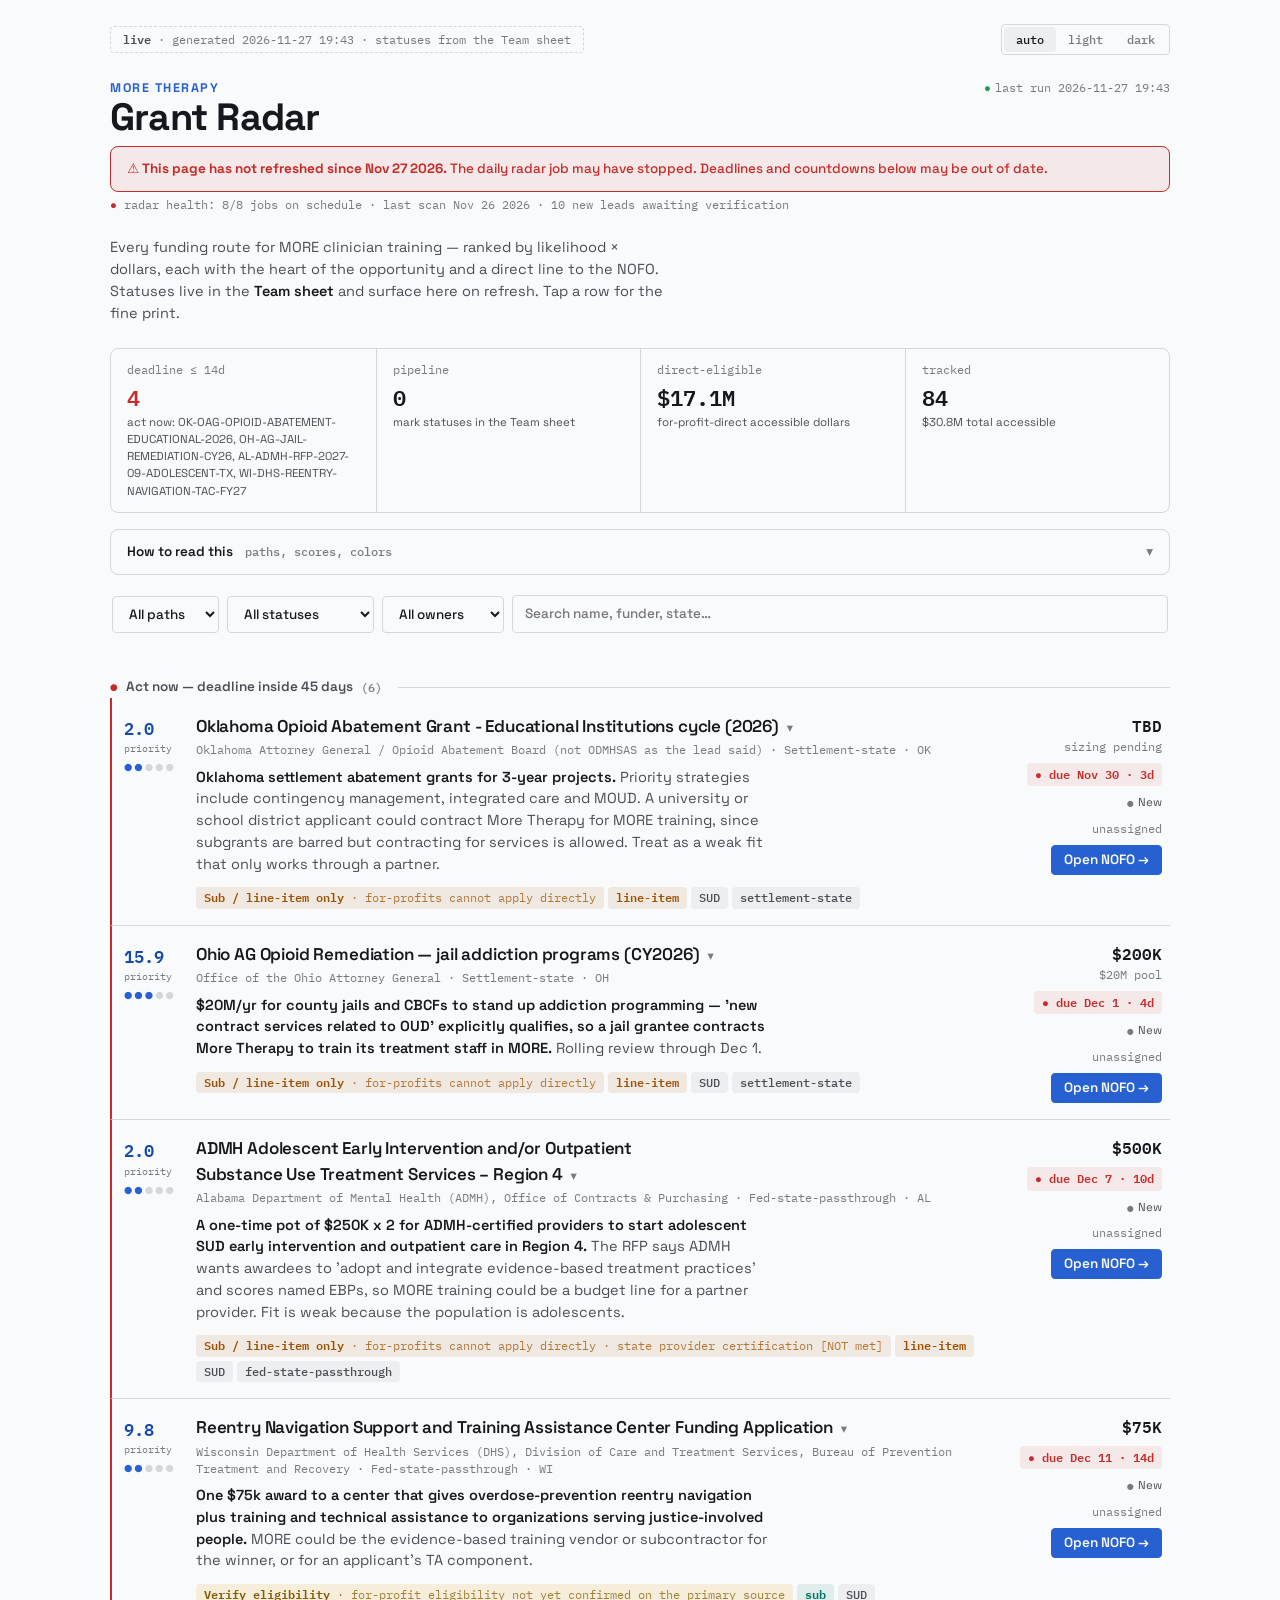
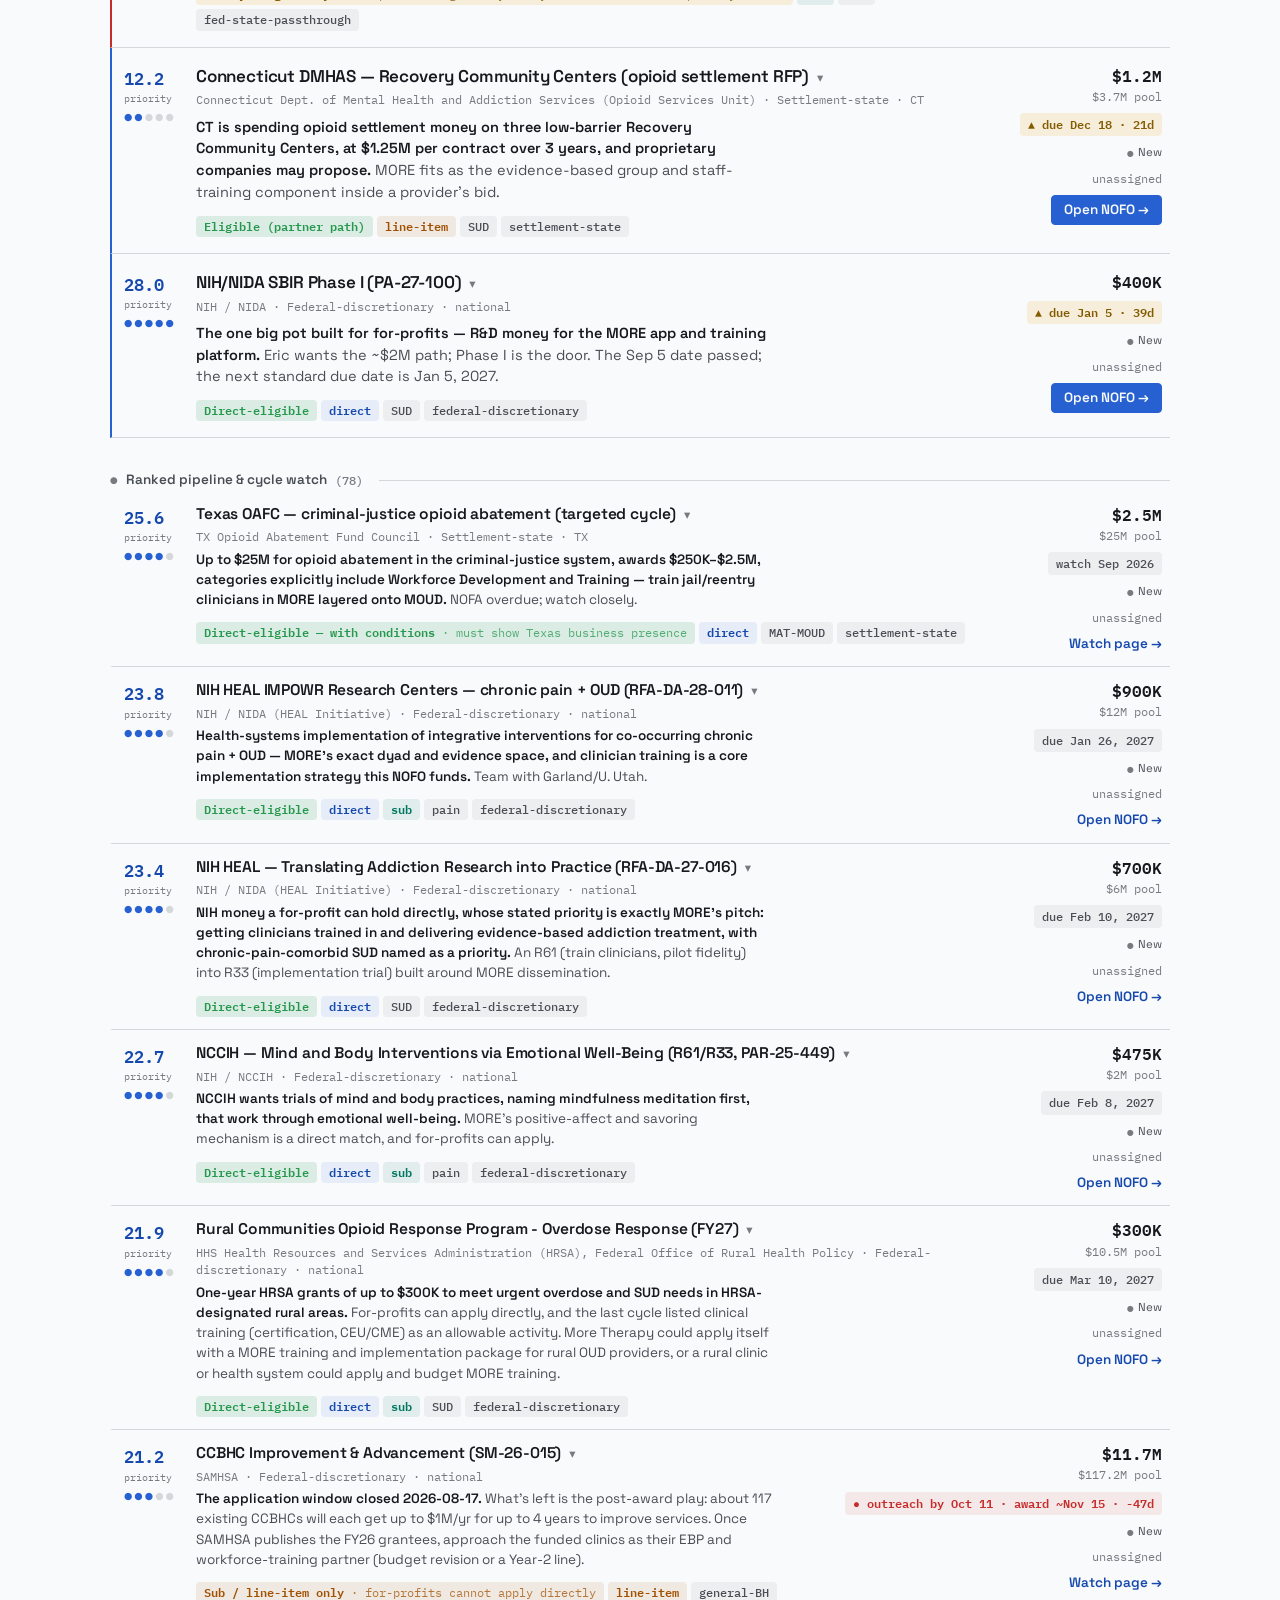
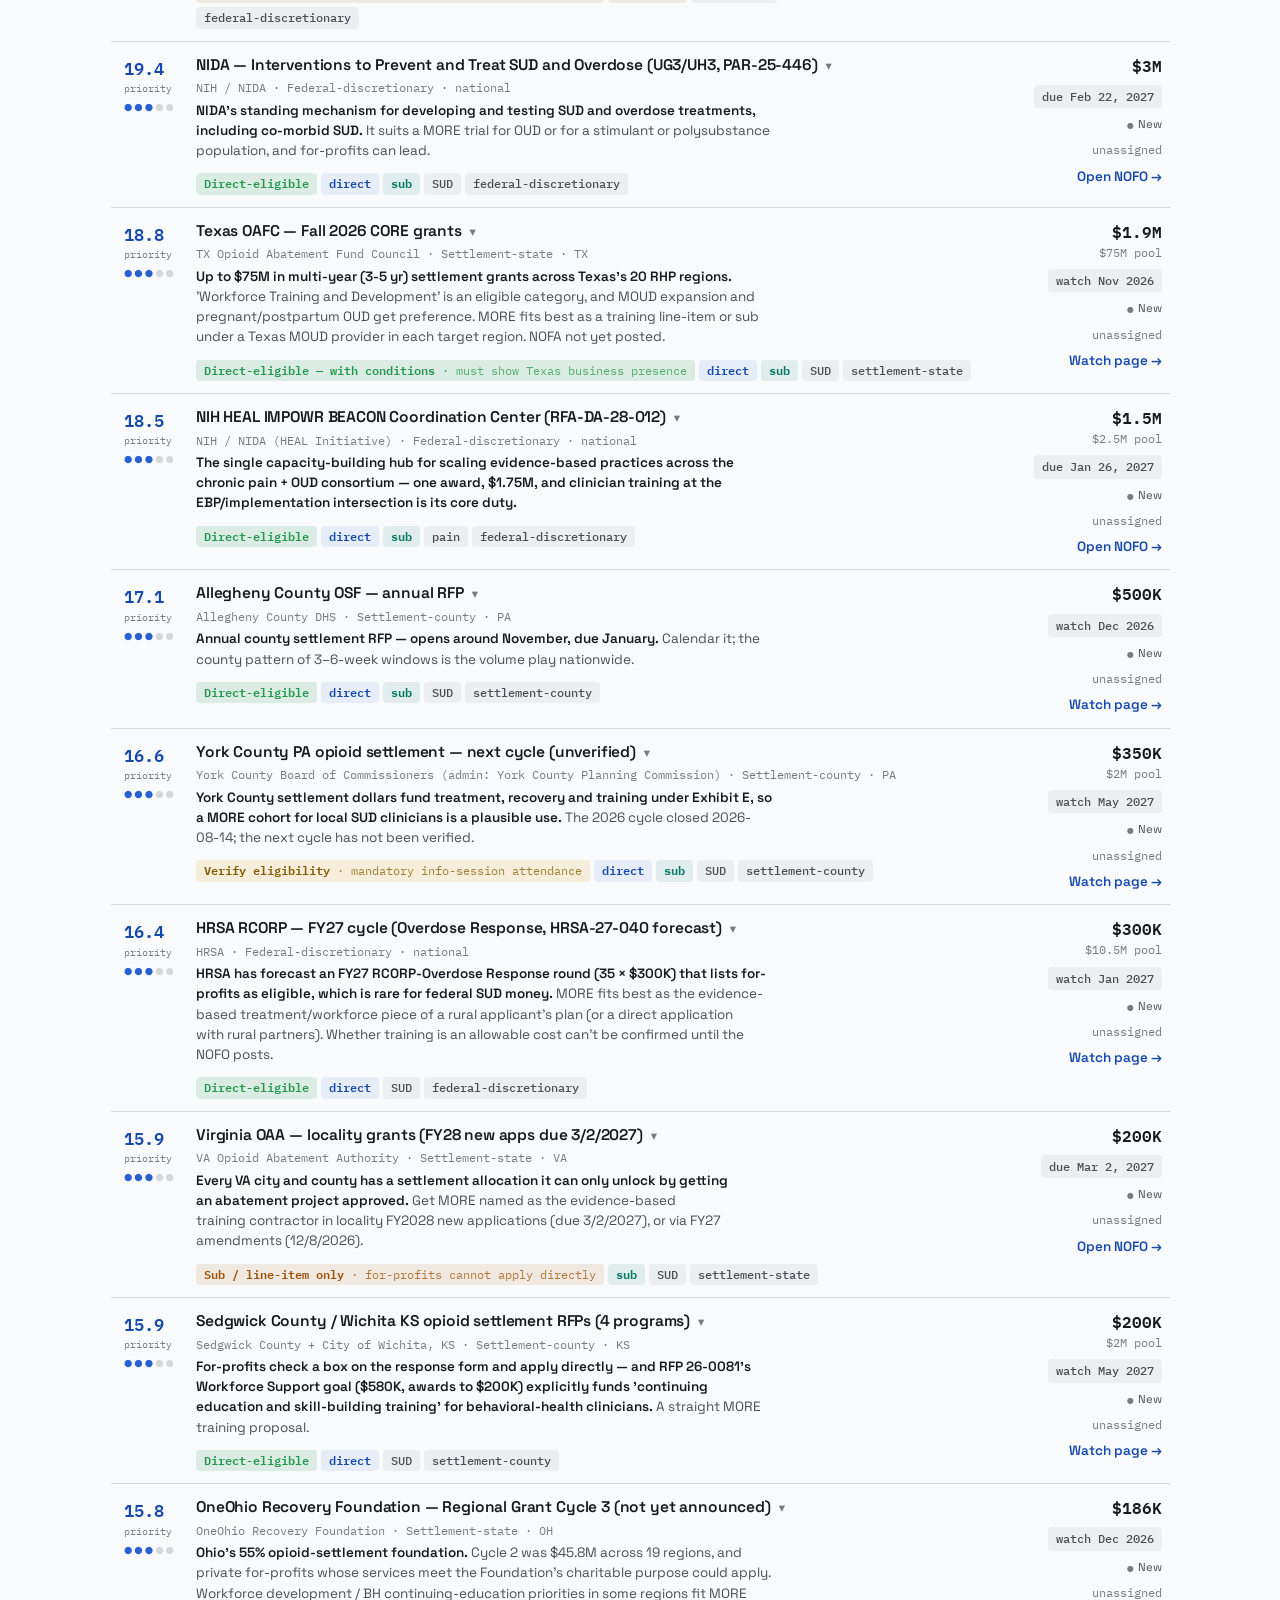
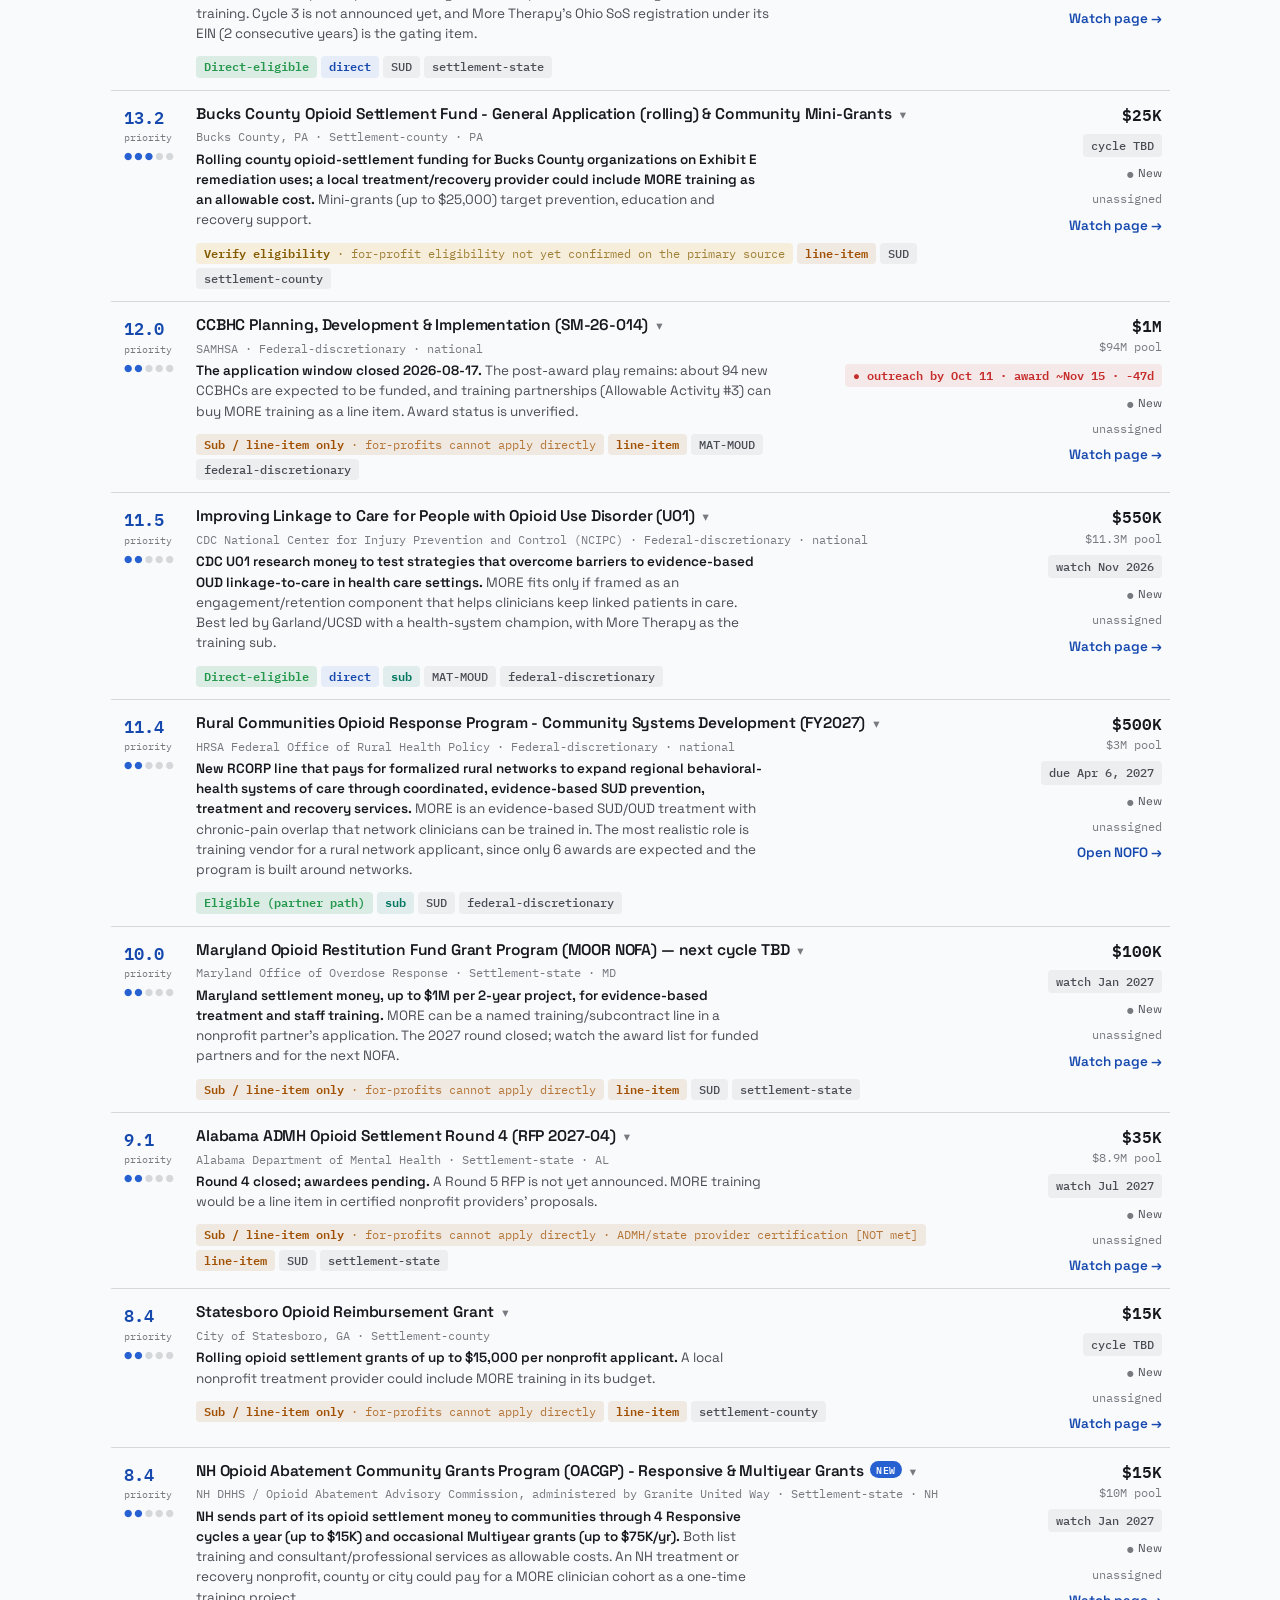
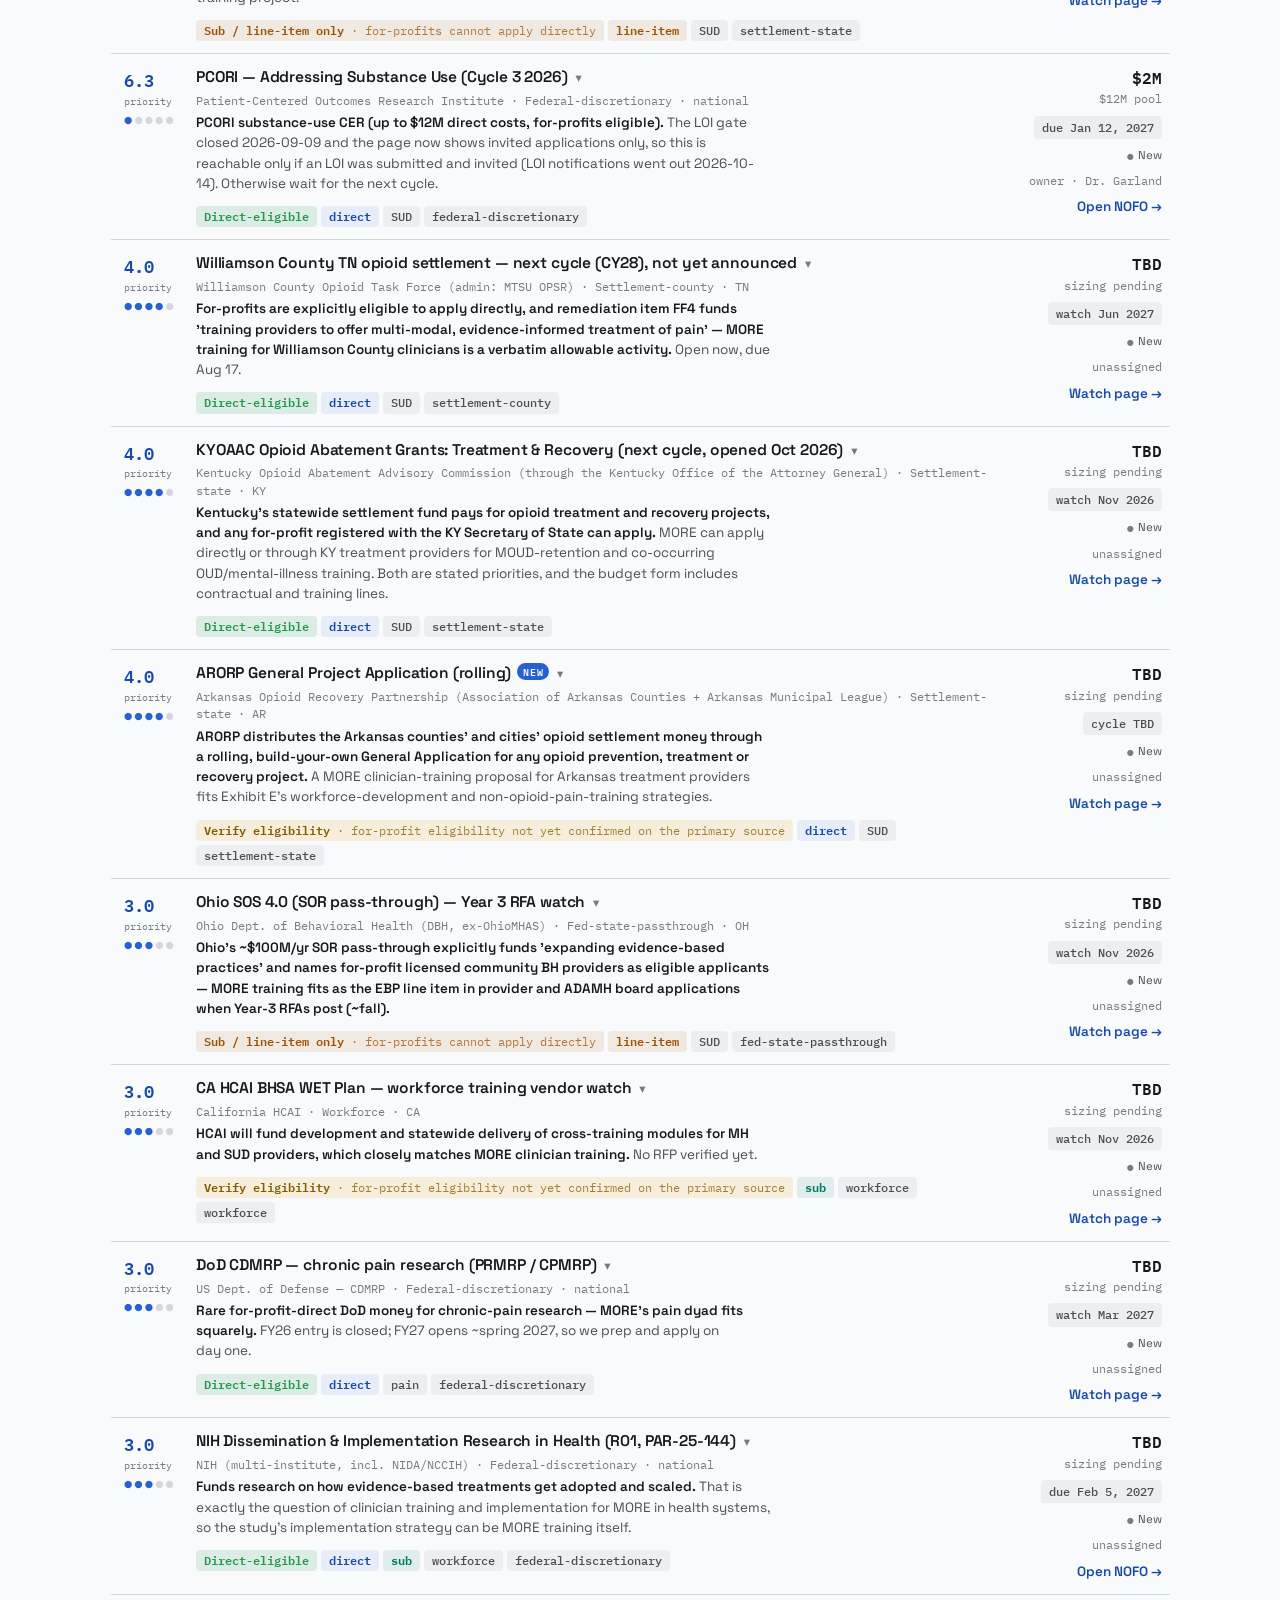
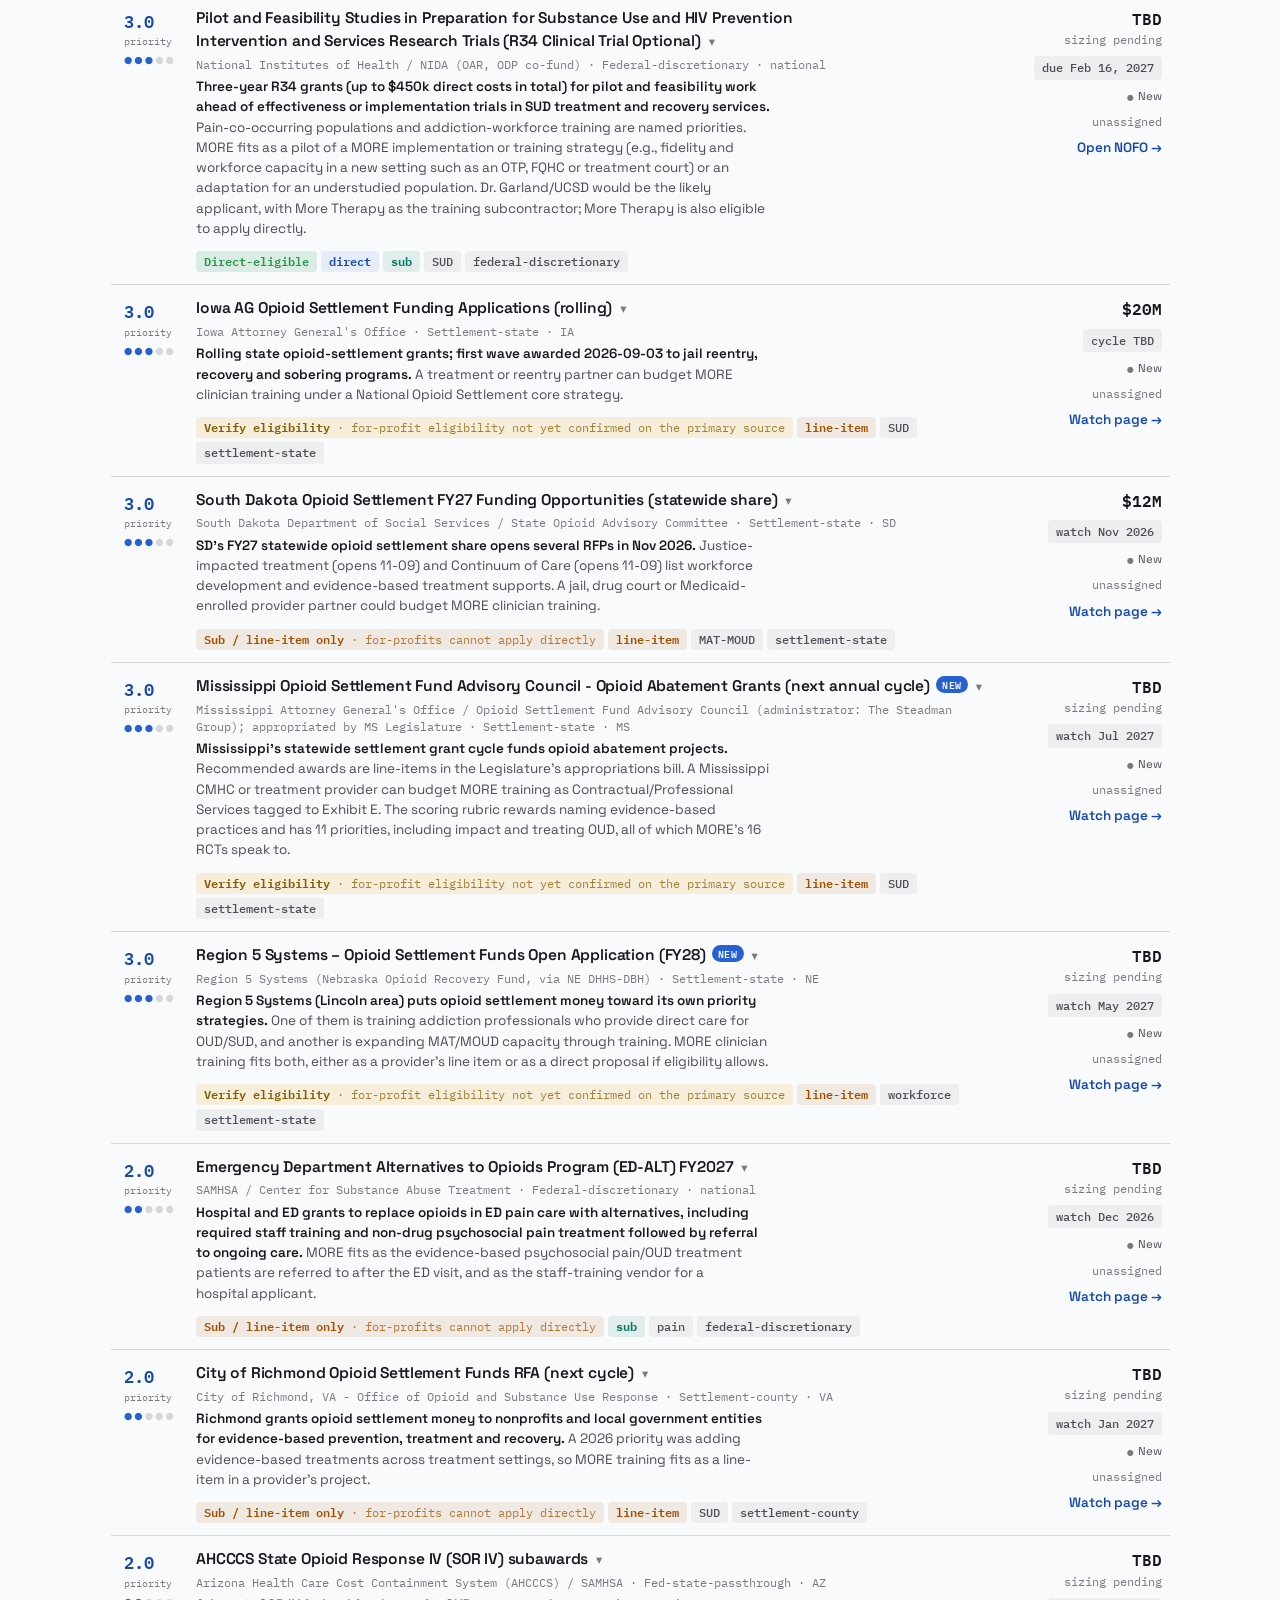
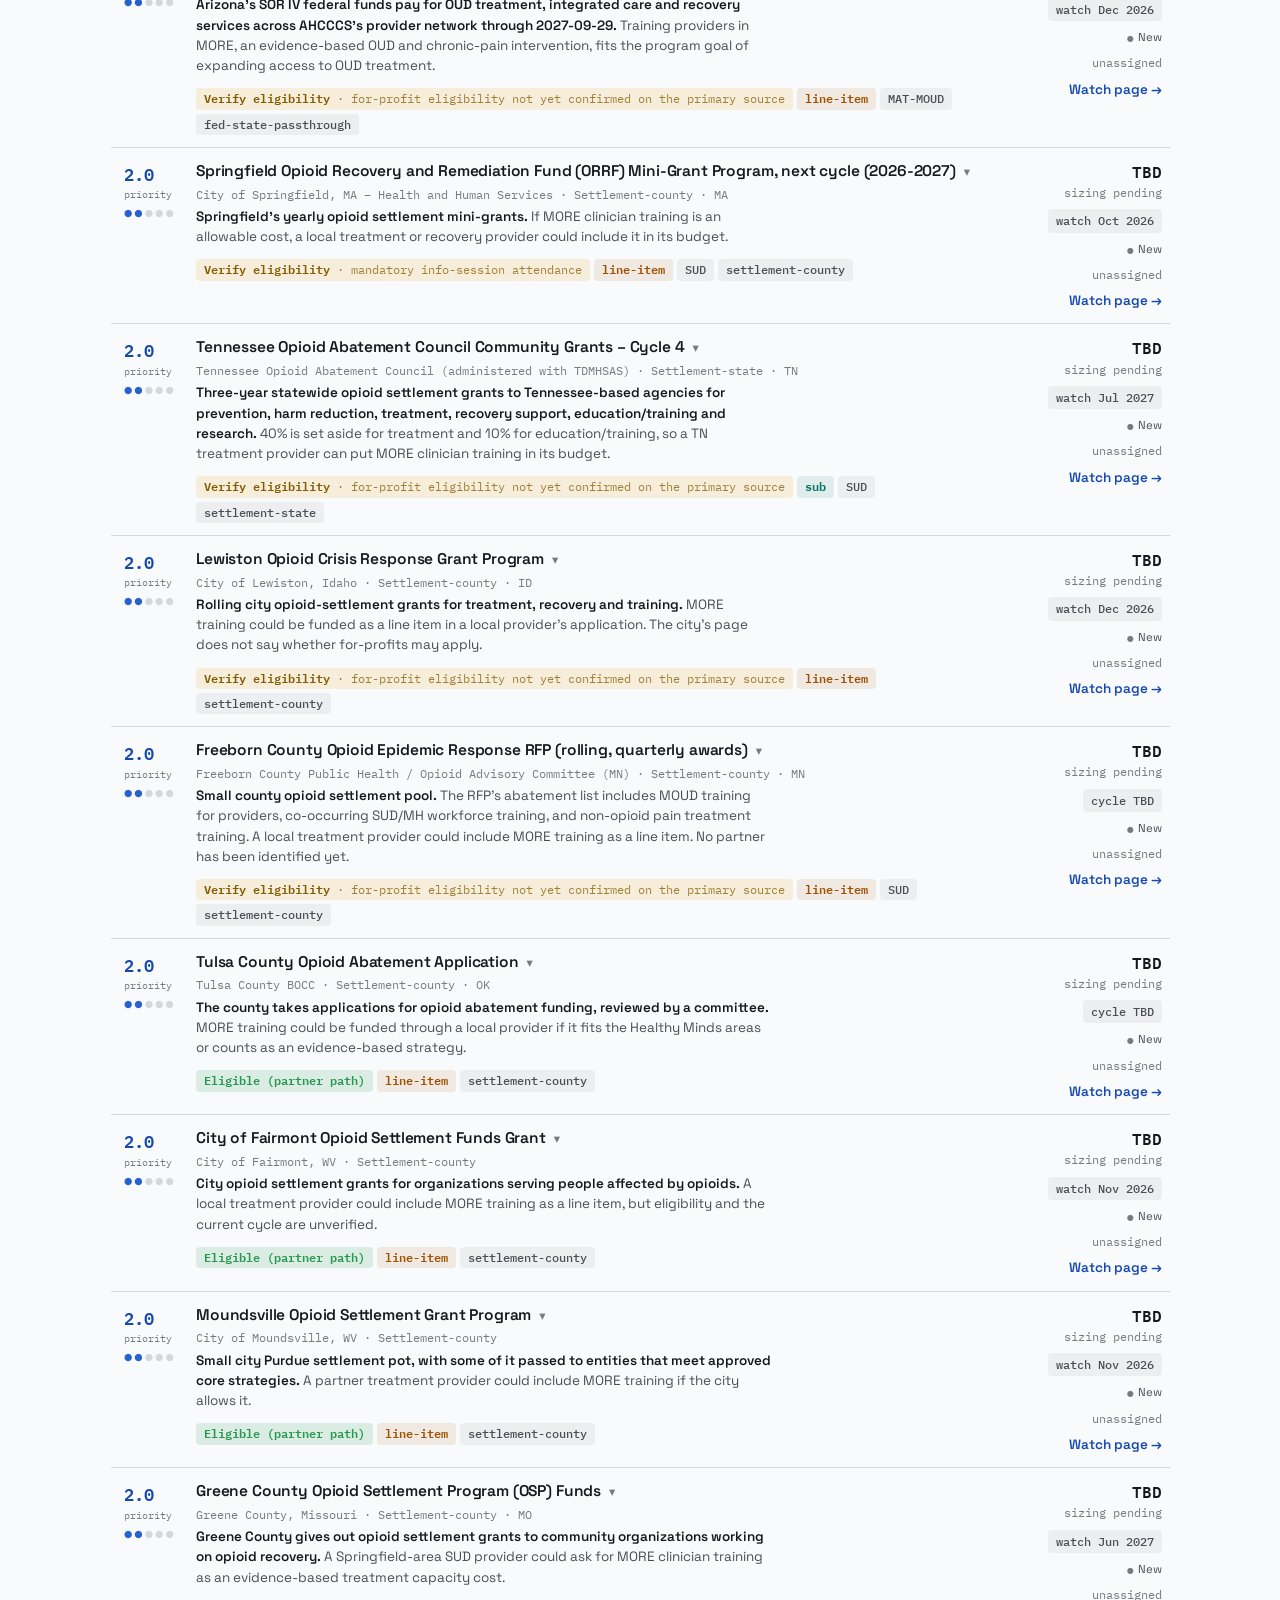
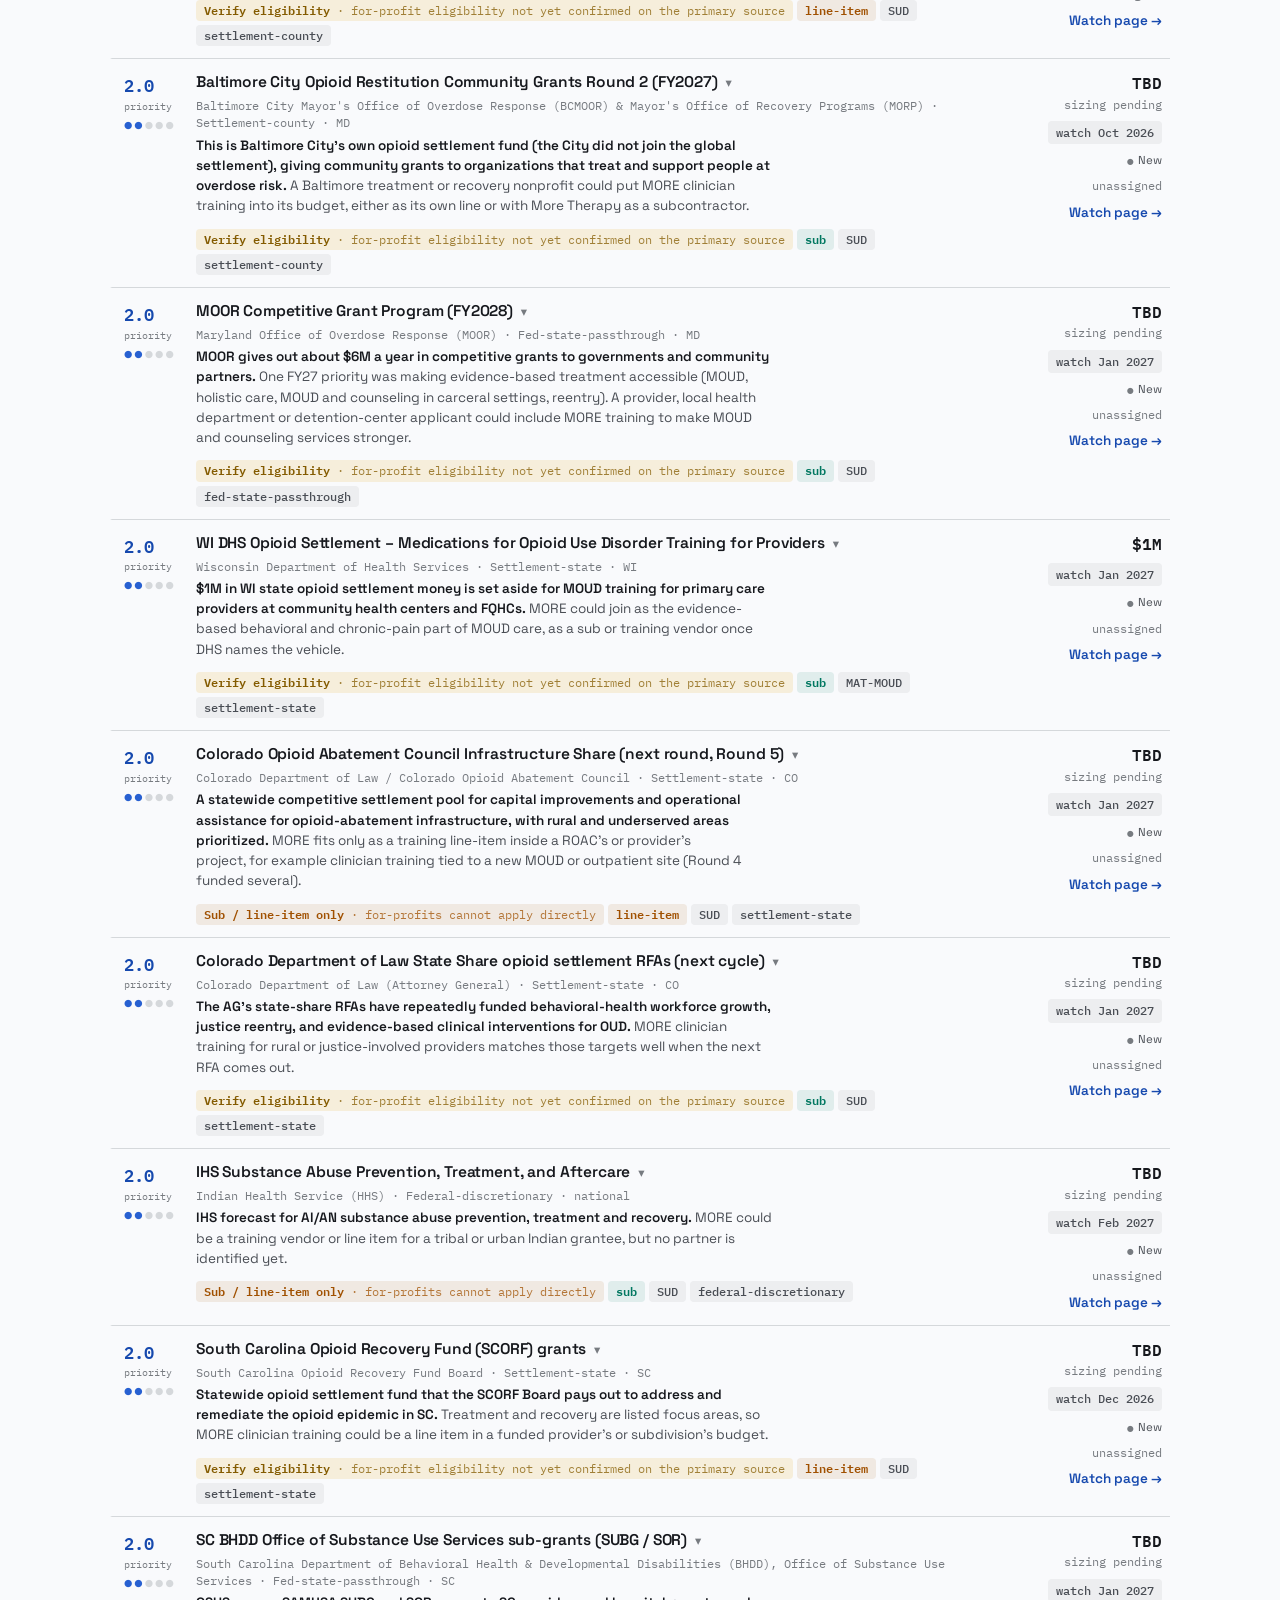
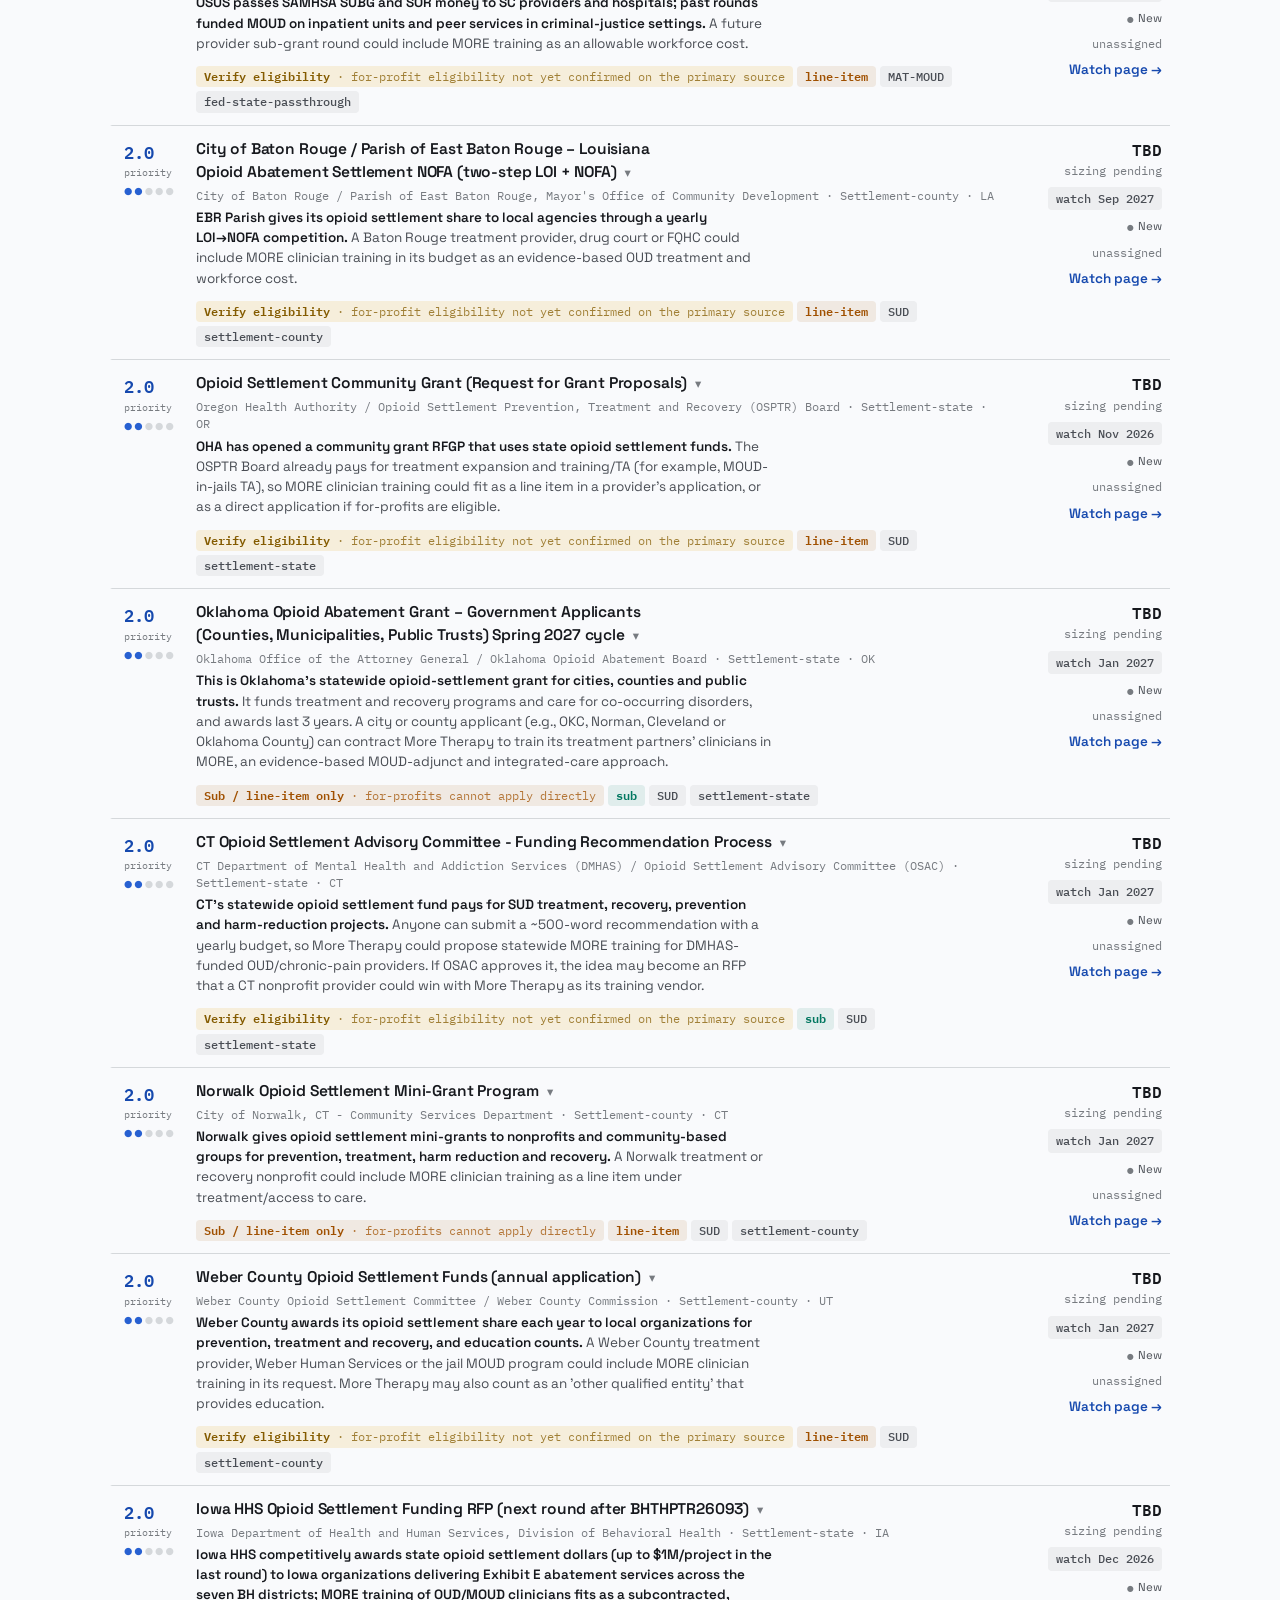
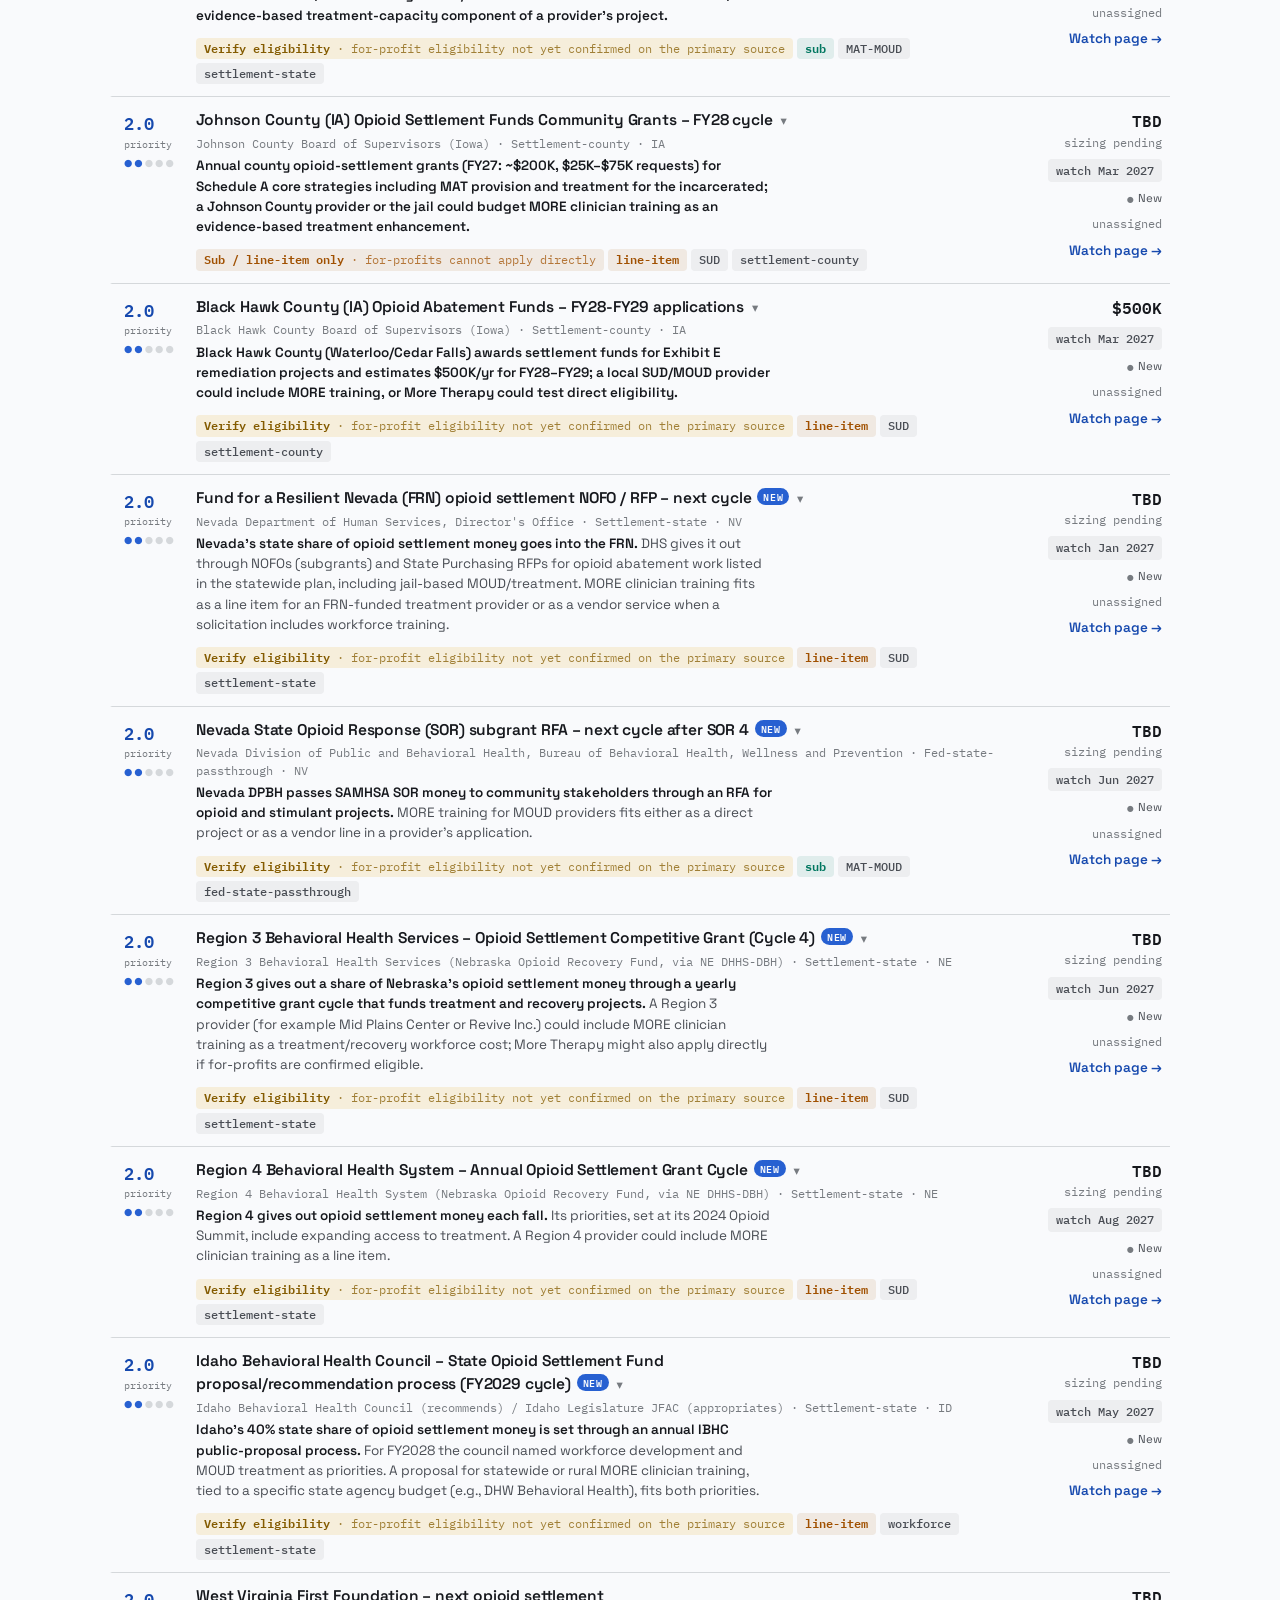
==== commit f6974017: "radar: refresh site 2026-11-27" ====
--- a/docs/index.html
+++ b/docs/index.html
@@ -475,7 +475,7 @@
   <a class="skip" href="#pipeline">Skip to opportunities</a>
 
   <div class="topline">
-    <p class="buildbar"><b>live</b> · generated 2026-11-26 19:56 · statuses from the Team sheet</p>
+    <p class="buildbar"><b>live</b> · generated 2026-11-27 19:43 · statuses from the Team sheet</p>
     <div class="theme" role="group" aria-label="Color theme">
       <button type="button" data-set="" aria-pressed="true">auto</button>
       <button type="button" data-set="light" aria-pressed="false">light</button>
@@ -488,7 +488,7 @@
       <div class="wordmark">MORE THERAPY</div>
       <h1>Grant Radar</h1>
     </div>
-    <p class="stamp"><span class="dot-live" aria-hidden="true">●</span>last run 2026-11-26 19:56</p>
+    <p class="stamp"><span class="dot-live" aria-hidden="true">●</span>last run 2026-11-27 19:43</p>
   </header>
   <div class="stalebar" id="stalebar" role="alert"></div>
   <p class="healthline" id="healthline"></p>
@@ -560,7 +560,7 @@
 </div>
 
 <script>
-const RADAR = {"today": "2026-11-26", "built_utc": "2026-11-26T19:56:20Z", "rows": [{"grant_id": "ok-oag-opioid-abatement-educational-2026", "aliases": [], "name": "Oklahoma Opioid Abatement Grant - Educational Institutions cycle (2026)", "funder": "Oklahoma Attorney General / Opioid Abatement Board (not ODMHSAS as the lead said)", "program": "Opioid Abatement Grant", "channel": "Settlement-state", "state": "OK", "path": "Line-item", "forprofit_direct": "N", "category": "SUD", "accessible_usd": null, "pool_usd": null, "deadline": "2026-11-30", "cycle_watch": "2027-03-01", "likelihood": 2, "heart": "Oklahoma settlement abatement grants for 3-year projects. Priority strategies include contingency management, integrated care and MOUD. A university or school district applicant could contract More Therapy for MORE training, since subgrants are barred but contracting for services is allowed. Treat as a weak fit that only works through a partner.", "eligibility": "Limited to Oklahoma political subdivisions. This cycle only K-12 school districts, technology school districts and institutes of higher education. Counties, municipalities, public trusts and joint applications open Spring 2027.", "nofo_url": null, "source_url": "https://oklahoma.gov/oag/resources/grants/opioid-abatement-grant.html", "portal": "OAG opioid abatement grant portal (link on the source page)", "accounts_needed": null, "match_required": "No", "page_limit": null, "attachments": null, "scoring_map": null, "effort_hrs": null, "kit_type": "line-item-kit", "kit_url": null, "notes": "The Board reviews applications December through February 2027, with awards announced March/April 2027. Salaries must be tied to abatement work. Indirect costs are capped at 5%, and contractors may not charge grantees indirect. The next cycle opens to counties and municipalities in Spring 2027, which is a better fit for treatment-provider partners. Related to the tracked ok-tulsa-county-opioid-abatement row, but this is a separate state program. The deck's funding tier amounts are in images and were not readable.", "evidence": {"deadline_quote": "Application Portal Opens: October 01, 2026 / Application Portal Closes: November 30, 2026", "amount_quote": null, "eligibility_quote": "Grant awards are limited to Political Subdivisions of the State of Oklahoma only.", "fetched": ["https://oklahoma.gov/content/dam/ok/en/oag/resources/grants/opioid-abatement-grant/2026%20Funding%20Opportunity%20for%20Educational%20Institutions.pdf", "https://oklahoma.gov/oag/resources/grants/opioid-abatement-grant.html"]}, "last_verified": "2026-11-02", "next_check": "2026-11-09", "found_date": "2026-11-02", "verified_by": "ai_pass", "priority": 2.0, "status": "New", "owner": "", "next_action": "", "elig_label": "Sub / line-item only", "elig_note": "for-profits cannot apply directly", "reg_alert": null, "fit_draft": "More Therapy proposes to train Oklahoma Attorney General / Opioid Abatement Board (not ODMHSAS as the lead said)'s front-line behavioral-health and substance-use clinicians in MORE (Mindfulness-Oriented Recovery Enhancement), an evidence-based intervention for co-occurring opioid use disorder and chronic pain. MORE's outcomes are documented across 16 randomized controlled trials with 2,500+ participants and $90M in NIH and DoD research funding: a 59% reduction in treatment dropout (Garland et al., 2022, JAMA Internal Medicine), a 45% reduction in opioid misuse (three times standard group therapy), and a 42% reduction in drug relapse. As a neutral third-party training partner, MORE strengthens this application's evidence-based-practice adoption and workforce-development case without competing for the award.", "checklist": [["Portal", "OAG opioid abatement grant portal (link on the source page)"], ["Match", "No"]]}, {"grant_id": "oh-ag-jail-remediation-cy26", "aliases": [], "name": "Ohio AG Opioid Remediation — jail addiction programs (CY2026)", "funder": "Office of the Ohio Attorney General", "program": "Improving Outcomes for Substance-Addicted Inmates (CY2025–27, AG settlement funds)", "channel": "Settlement-state", "state": "OH", "path": "Line-item", "forprofit_direct": "N", "category": "SUD", "accessible_usd": 200000, "pool_usd": 20000000, "deadline": "2026-12-01", "cycle_watch": null, "likelihood": 3, "heart": "$20M/yr for county jails and CBCFs to stand up addiction programming — 'new contract services related to OUD' explicitly qualifies, so a jail grantee contracts More Therapy to train its treatment staff in MORE. Rolling review through Dec 1.", "eligibility": "Ohio county jails / CBCFs apply (grant levels $150K–$200K by county population + $50K medication add-on not usable for training); MORE enters as contracted service.", "nofo_url": "https://www.ohioattorneygeneral.gov/getattachment/ed88813d-94c9-4e90-ba0f-7d43614444e2/ed88813d-94c9-4e90-ba0f-7d43614444e2.aspx", "source_url": "https://www.ohioattorneygeneral.gov/getattachment/ed88813d-94c9-4e90-ba0f-7d43614444e2/ed88813d-94c9-4e90-ba0f-7d43614444e2.aspx", "portal": "Email application to JailGrants@OhioAGO.gov — rolling, quarterly payments", "accounts_needed": "None for More Therapy; jail needs OH|ID + OhioPays", "match_required": "None stated", "page_limit": null, "scoring_map": "AG review committee; priorities: new programming in shortage areas, multi-county sharing, multi-county jails", "effort_hrs": 12, "kit_type": "line-item-kit", "kit_url": "https://docs.google.com/document/d/1nYvlnmWmL0Pmzax3coSLEcJoaJ8hNSCaUN1UWbDcE3Q/edit", "last_verified": "2026-10-26", "next_check": "2026-11-02", "found_date": "2026-08-04", "notes": "CY2027 already earmarked at $20M — expect a Year-3 round. Funds cannot supplant existing addiction-services spending. Pitch list = Ohio sheriffs/CBCFs, pairs with the contact pipeline.", "evidence": {"deadline_quote": "CY2026 applications will be accepted through Dec. 1, 2026, with grant payments issued by quarter.", "amount_quote": null, "eligibility_quote": "New contract services related to OUD.", "fetched": ["https://www.ohioattorneygeneral.gov/getattachment/ed88813d-94c9-4e90-ba0f-7d43614444e2/ed88813d-94c9-4e90-ba0f-7d43614444e2.aspx"]}, "verified_by": "ai_pass", "priority": 15.9, "status": "New", "owner": "", "next_action": "", "elig_label": "Sub / line-item only", "elig_note": "for-profits cannot apply directly", "reg_alert": null, "fit_draft": "More Therapy proposes to train Office of the Ohio Attorney General's front-line behavioral-health and substance-use clinicians in MORE (Mindfulness-Oriented Recovery Enhancement), an evidence-based intervention for co-occurring opioid use disorder and chronic pain. MORE's outcomes are documented across 16 randomized controlled trials with 2,500+ participants and $90M in NIH and DoD research funding: a 59% reduction in treatment dropout (Garland et al., 2022, JAMA Internal Medicine), a 45% reduction in opioid misuse (three times standard group therapy), and a 42% reduction in drug relapse. In this opportunity MORE maps directly onto the review criteria — AG review committee; priorities: new programming in shortage areas, multi-county sharing, multi-county jails As a neutral third-party training partner, MORE strengthens this application's evidence-based-practice adoption and workforce-development case without competing for the award.", "checklist": [["Portal", "Email application to JailGrants@OhioAGO.gov — rolling, quarterly payments"], ["Accounts / registrations", "None for More Therapy; jail needs OH|ID + OhioPays"], ["Match", "None stated"]]}, {"grant_id": "al-admh-rfp-2027-09-adolescent-tx", "aliases": ["RFP 2027-09"], "name": "ADMH Adolescent Early Intervention and/or Outpatient Substance Use Treatment Services – Region 4", "funder": "Alabama Department of Mental Health (ADMH), Office of Contracts & Purchasing", "program": "ADMH Division of Mental Health & Substance Use Services – adolescent SUD treatment RFP", "channel": "Fed-state-passthrough", "state": "AL", "path": "Line-item", "forprofit_direct": "N", "category": "SUD", "accessible_usd": null, "pool_usd": 500000, "deadline": "2026-12-07", "cycle_watch": null, "likelihood": 2, "heart": "A one-time pot of $250K x 2 for ADMH-certified providers to start adolescent SUD early intervention and outpatient care in Region 4. The RFP says ADMH wants awardees to 'adopt and integrate evidence-based treatment practices' and scores named EBPs, so MORE training could be a budget line for a partner provider. Fit is weak because the population is adolescents.", "eligibility": "ANY public or private organization that is certified by ADMH to provide prevention or substance use treatment services, or can be certified within four months of award. Excluded: ADMH and state employees, and entities that directly received funds from the state opioid litigation. Must register with AL SOS, E-Verify and STAARS.", "nofo_url": "https://mh.alabama.gov/wp-content/uploads/2026/10/2027-09-Adolescent-Treatment.pdf", "source_url": "https://mh.alabama.gov/contracts-and-purchasing/", "portal": "Paper/physical submission to ADMH Office of Contracts & Purchasing, 100 N. Union St., Suite 570, Montgomery AL (no email/fax)", "accounts_needed": "Alabama Secretary of State registration; E-Verify; STAARS Vendor Self Service (applicant)", "match_required": null, "page_limit": "Cover 1 p; Org history 2 pp; Program description 5 pp; Budget 1 p", "attachments": "Exhibit 2 budget narrative + 12-month detailed budget; 1 original, 2 copies, 1 USB", "scoring_map": "Understanding/Responsiveness 20; Organizational experience 20; Program description quality incl. specific EBPs 25; Readiness to implement 20; Budget/narrative (indirect <=15%) 15", "effort_hrs": null, "kit_type": "line-item-kit", "kit_url": null, "notes": "The question deadline (2026-10-22) has passed, and Q&A was tentatively due 2026-10-30 on the ADMH site. The budget section lists initiation costs and does not name training, so present MORE as the named EBP plus staff training. Funding is one-time over a 12-month cost-reimbursement cycle. The RFP text says both 12 and 13 counties for Region 4, and a partner must be ADMH-certified. Only a hard-copy proposal received by the deadline counts; postmarks do not.", "evidence": {"deadline_quote": "Request for Proposals (RFP) will be accepted until 2:00 pm on Monday, December 7, 2026.", "amount_quote": "The Alabama Department of Mental Health will award a total of $250,000 each to two applicants ... A total of $500,000 will be awarded through this RFP.", "eligibility_quote": "ANY Public or Private organizations who meet the following: Agencies and/or organizations certified by ADMH to provide prevention or substance use treatment services. Can be certified by ADMH to provide such services within four months of award.", "fetched": ["https://mh.alabama.gov/grants/", "https://mh.alabama.gov/faq/opioid-grants/", "https://mh.alabama.gov/opioid-settlement/", "https://mh.alabama.gov/contracts-and-purchasing/", "https://mh.alabama.gov/wp-content/uploads/2026/10/2027-09-Adolescent-Treatment.pdf"]}, "last_verified": "2026-11-02", "next_check": "2026-11-09", "found_date": "2026-11-02", "verified_by": "ai_pass", "priority": 2.0, "status": "New", "owner": "", "next_action": "", "elig_label": "Sub / line-item only", "elig_note": "for-profits cannot apply directly · state provider certification [NOT met]", "reg_alert": null, "fit_draft": "More Therapy proposes to train Alabama Department of Mental Health (ADMH), Office of Contracts & Purchasing's front-line behavioral-health and substance-use clinicians in MORE (Mindfulness-Oriented Recovery Enhancement), an evidence-based intervention for co-occurring opioid use disorder and chronic pain. MORE's outcomes are documented across 16 randomized controlled trials with 2,500+ participants and $90M in NIH and DoD research funding: a 59% reduction in treatment dropout (Garland et al., 2022, JAMA Internal Medicine), a 45% reduction in opioid misuse (three times standard group therapy), and a 42% reduction in drug relapse. In this opportunity MORE maps directly onto the review criteria — Understanding/Responsiveness 20; Organizational experience 20; Program description quality incl. specific EBPs 25; Readiness to implement 20; Budget/narrative (indirect <=15%) 15 As a neutral third-party training partner, MORE strengthens this application's evidence-based-practice adoption and workforce-development case without competing for the award.", "checklist": [["Portal", "Paper/physical submission to ADMH Office of Contracts & Purchasing, 100 N. Union St., Suite 570, Montgomery AL (no email/fax)"], ["Accounts / registrations", "Alabama Secretary of State registration; E-Verify; STAARS Vendor Self Service (applicant)"], ["Page limits", "Cover 1 p; Org history 2 pp; Program description 5 pp; Budget 1 p"], ["Required attachments", "Exhibit 2 budget narrative + 12-month detailed budget; 1 original, 2 copies, 1 USB"]]}, {"grant_id": "wi-dhs-reentry-navigation-tac-fy27", "aliases": [], "name": "Reentry Navigation Support and Training Assistance Center Funding Application", "funder": "Wisconsin Department of Health Services (DHS), Division of Care and Treatment Services, Bureau of Prevention Treatment and Recovery", "program": "CDC Overdose Data to Action for States (OD2A-S) pass-through RFA", "channel": "Fed-state-passthrough", "state": "WI", "path": "Sub", "forprofit_direct": "unclear", "category": "SUD", "accessible_usd": 75000, "pool_usd": null, "deadline": "2026-12-11", "cycle_watch": null, "likelihood": 2, "heart": "One $75k award to a center that gives overdose-prevention reentry navigation plus training and technical assistance to organizations serving justice-involved people. MORE could be the evidence-based training vendor or subcontractor for the winner, or for an applicant's TA component.", "eligibility": "Organizations serving people at risk of overdose, community-based organizations, non-profits, and municipal, county or Tribal agencies. Applicants must work in Wisconsin. For-profits are not named.", "nofo_url": null, "source_url": "https://www.dhs.wisconsin.gov/contracts/reentry-navigation-support-and-training-assistance-center-funding-application.htm", "portal": "Alchemer online form (linked from the DHS page)", "accounts_needed": null, "match_required": "No match requirement", "page_limit": null, "attachments": null, "scoring_map": "Section 4: Provisional budget and budget justification (10 points)", "effort_hrs": null, "kit_type": "letter-of-support", "kit_url": null, "notes": "Questions are due in writing by 2026-12-04, 11:59 p.m. Initial award period is 2027-03-01 to 2027-08-31, with a possible $150,000 for FY28 based on performance and fund availability. The budget cap for the initial period is $75k. The page says contracts are between DHS and the awarded applicant, and subcontractors are allowed. Approach local nonprofits that are likely to apply. This is distinct from wi-dhs-osf-moud-provider-training.", "evidence": {"deadline_quote": "The deadline to apply for this funding opportunity is 11:59 p.m. on Dec. 11, 2026.", "amount_quote": "Initial award amount is $75,000. Based on successful project performance, an additional $150,000 will be awarded for the following project year (FY28).", "eligibility_quote": "Eligible organizations include organizations serving people at risk of overdose, community-based organizations, non-profit organizations, and municipal, county, or Tribal agencies", "fetched": ["https://www.dhs.wisconsin.gov/contracts/reentry-navigation-support-and-training-assistance-center-funding-application.htm"]}, "last_verified": "2026-11-02", "next_check": "2026-11-09", "found_date": "2026-11-02", "verified_by": "ai_pass", "priority": 9.8, "status": "New", "owner": "", "next_action": "", "elig_label": "Verify eligibility", "elig_note": "for-profit eligibility not yet confirmed on the primary source", "reg_alert": null, "fit_draft": "More Therapy proposes to train Wisconsin Department of Health Services (DHS), Division of Care and Treatment Services, Bureau of Prevention Treatment and Recovery's front-line behavioral-health and substance-use clinicians in MORE (Mindfulness-Oriented Recovery Enhancement), an evidence-based intervention for co-occurring opioid use disorder and chronic pain. MORE's outcomes are documented across 16 randomized controlled trials with 2,500+ participants and $90M in NIH and DoD research funding: a 59% reduction in treatment dropout (Garland et al., 2022, JAMA Internal Medicine), a 45% reduction in opioid misuse (three times standard group therapy), and a 42% reduction in drug relapse. In this opportunity MORE maps directly onto the review criteria — Section 4: Provisional budget and budget justification (10 points) As a neutral third-party training partner, MORE strengthens this application's evidence-based-practice adoption and workforce-development case without competing for the award.", "checklist": [["Portal", "Alchemer online form (linked from the DHS page)"], ["Match", "No match requirement"]], "page_flag": {"date": "2026-11-23", "added_dates": ["november 23, 2026"], "url": "https://www.dhs.wisconsin.gov/contracts/reentry-navigation-support-and-training-assistance-center-funding-application.htm"}}, {"grant_id": "ct-dmhas-recovery-centers-2027", "aliases": ["DMHAS-OSU-RECOVERY CENTERS-2027"], "name": "Connecticut DMHAS — Recovery Community Centers (opioid settlement RFP)", "funder": "Connecticut Dept. of Mental Health and Addiction Services (Opioid Services Unit)", "program": "RFP DMHAS-OSU-RECOVERY CENTERS-2027", "channel": "Settlement-state", "state": "CT", "path": "Line-item", "forprofit_direct": "Y", "category": "SUD", "accessible_usd": 1247611, "pool_usd": 3742834, "deadline": "2026-12-18", "cycle_watch": null, "likelihood": 2, "heart": "CT is spending opioid settlement money on three low-barrier Recovery Community Centers, at $1.25M per contract over 3 years, and proprietary companies may propose. MORE fits as the evidence-based group and staff-training component inside a provider's bid.", "eligibility": "Private provider organizations (nonprofit or proprietary corporations or partnerships), CT state agencies, and municipalities.", "nofo_url": "https://portal.ct.gov/-/media/dmhas/publications/dmhas-osu-recovery-centers-2027-rfp.pdf", "source_url": "https://portal.ct.gov/DMHAS/RFPs/Index/RFPs-and-RFQs", "portal": "Email/electronic submission per RFP", "accounts_needed": "CT Secretary of State registration (partner)", "match_required": null, "page_limit": null, "attachments": null, "scoring_map": "Centers must be stigma-free, low-barrier drop-in for people who use drugs, without requiring abstinence; pitch MORE as optional skills groups plus staff training.", "effort_hrs": 15, "kit_type": "line-item-kit", "kit_url": null, "last_verified": "2026-10-20", "next_check": "2026-10-27", "found_date": "2026-10-20", "notes": "Responses due Fri Dec 18, 2026, 3:00 PM EST. Virtual bidders' conference Fri Nov 6, 2026, 10:00 AM: attend to meet likely bidders. Funding source: Opioid Settlement Funds. 3 awards, 3-year term.", "evidence": {"deadline_quote": "RESPONSES MUST BE RECEIVED NO LATER THAN Friday, December 18, 2026, 3:00 PM EST", "amount_quote": "$3,742,834.00 • Number of Awards: 3 Awards • Total Contract Cost: $1,247,611.00 per contract • Contract Term: 3-year term", "eligibility_quote": "Private provider organizations (defined as non-state entities that are either nonprofit or proprietary corporations or partnerships), CT State agencies, and municipalities are eligible", "fetched": ["https://portal.ct.gov/-/media/dmhas/publications/dmhas-osu-recovery-centers-2027-rfp.pdf"]}, "priority": 12.2, "status": "New", "owner": "", "next_action": "", "elig_label": "Eligible (partner path)", "elig_note": "", "reg_alert": null, "fit_draft": "More Therapy proposes to train Connecticut Dept. of Mental Health and Addiction Services (Opioid Services Unit)'s front-line behavioral-health and substance-use clinicians in MORE (Mindfulness-Oriented Recovery Enhancement), an evidence-based intervention for co-occurring opioid use disorder and chronic pain. MORE's outcomes are documented across 16 randomized controlled trials with 2,500+ participants and $90M in NIH and DoD research funding: a 59% reduction in treatment dropout (Garland et al., 2022, JAMA Internal Medicine), a 45% reduction in opioid misuse (three times standard group therapy), and a 42% reduction in drug relapse. In this opportunity MORE maps directly onto the review criteria — Centers must be stigma-free, low-barrier drop-in for people who use drugs, without requiring abstinence; pitch MORE as optional skills groups plus staff training. As a neutral third-party training partner, MORE strengthens this application's evidence-based-practice adoption and workforce-development case without competing for the award.", "checklist": [["Portal", "Email/electronic submission per RFP"], ["Accounts / registrations", "CT Secretary of State registration (partner)"]]}, {"grant_id": "pa-27-100", "aliases": ["PA-27-100"], "name": "NIH/NIDA SBIR Phase I (PA-27-100)", "funder": "NIH / NIDA", "program": "Parent SBIR (R43/R44) Clinical Trial Optional", "channel": "Federal-discretionary", "state": "US", "path": "Direct", "forprofit_direct": "Y", "category": "SUD", "accessible_usd": 400000, "pool_usd": null, "deadline": "2027-01-05", "cycle_watch": null, "likelihood": 5, "heart": "The one big pot built for for-profits — R&D money for the MORE app and training platform. Eric wants the ~$2M path; Phase I is the door. The Sep 5 date passed; the next standard due date is Jan 5, 2027.", "eligibility": "US for-profit small business, ≤500 employees, majority US-owned — More Therapy qualifies as-is.", "nofo_url": "https://simpler.grants.gov/opportunity/d1ba49e5-3684-4420-849a-ab2330ec493e", "source_url": "https://www.grants.gov/search-results-detail/359671", "portal": "Grants.gov / NIH ASSIST", "accounts_needed": "SAM/UEI (annual renewal) + SBA Company Registry + eRA Commons + Grants.gov — 6+ weeks of lead; start now", "match_required": "None", "page_limit": null, "attachments": null, "scoring_map": "NIH 5-criteria review — Significance (pain+OUD unmet need), Innovation (~3× CBT effect), Approach, Investigators, Environment; NIDA caps Phase I $400K / Phase II $3M", "effort_hrs": 120, "kit_type": "direct-template", "kit_url": "https://docs.google.com/document/d/1nYvlnmWmL0Pmzax3coSLEcJoaJ8hNSCaUN1UWbDcE3Q/edit", "last_verified": "2026-11-23", "next_check": "2026-11-30", "found_date": "2026-08-01", "notes": "Next standard due dates 2027-01-05 and 2027-04-05 (announcement expires after Apr 5, 2027 per grants.gov close date). Dr. Garland owns. SBIR requires SAM/UEI, eRA Commons and SBA company registration well ahead.", "evidence": {"deadline_quote": "Closing: April 5, 2027 (simpler.grants.gov, fetched 2026-11-23); standard due dates Jan 5, 2027 and Apr 5, 2027 per earlier NOFO fetch", "fetched": ["https://simpler.grants.gov/opportunity/d1ba49e5-3684-4420-849a-ab2330ec493e"]}, "verified_by": "ai_pass", "priority": 28.0, "status": "New", "owner": "", "next_action": "", "elig_label": "Direct-eligible", "elig_note": "", "reg_alert": "Start SAM.gov/UEI, eRA Commons, SBA registry now — they take weeks and this closes in 40 days.", "fit_draft": "More Therapy proposes to train NIH / NIDA's front-line behavioral-health and substance-use clinicians in MORE (Mindfulness-Oriented Recovery Enhancement), an evidence-based intervention for co-occurring opioid use disorder and chronic pain. MORE's outcomes are documented across 16 randomized controlled trials with 2,500+ participants and $90M in NIH and DoD research funding: a 59% reduction in treatment dropout (Garland et al., 2022, JAMA Internal Medicine), a 45% reduction in opioid misuse (three times standard group therapy), and a 42% reduction in drug relapse. In this opportunity MORE maps directly onto the review criteria — NIH 5-criteria review — Significance (pain+OUD unmet need), Innovation (~3× CBT effect), Approach, Investigators, Environment; NIDA caps Phase I $400K / Phase II $3M As a neutral third-party training partner, MORE strengthens this application's evidence-based-practice adoption and workforce-development case without competing for the award.", "checklist": [["Portal", "Grants.gov / NIH ASSIST"], ["Accounts / registrations", "SAM/UEI (annual renewal) + SBA Company Registry + eRA Commons + Grants.gov — 6+ weeks of lead; start now"], ["⚠ Lead time", "Start SAM.gov/UEI, eRA Commons, SBA registry now — they take weeks and this closes in 40 days."], ["Match", "None"]]}, {"grant_id": "tx-oafc-cjs-2026", "aliases": [], "name": "Texas OAFC — criminal-justice opioid abatement (targeted cycle)", "funder": "TX Opioid Abatement Fund Council", "program": "2026 Grant Issuance Plan (amended 3/12/2026) — Spring 2026 targeted strategy, NOFA pending", "channel": "Settlement-state", "state": "TX", "path": "Direct", "forprofit_direct": "Y", "category": "MAT-MOUD", "accessible_usd": 2500000, "pool_usd": 25000000, "deadline": null, "cycle_watch": "2026-09-01", "likelihood": 4, "heart": "Up to $25M for opioid abatement in the criminal-justice system, awards $250K–$2.5M, categories explicitly include Workforce Development and Training — train jail/reentry clinicians in MORE layered onto MOUD. NOFA overdue; watch closely.", "eligibility": "Competitive, statewide, any geographic scope; must engage in business in Texas as a condition of award (out-of-state at application time allowed).", "nofo_url": "https://comptroller.texas.gov/programs/opioid-council/docs/grants/Amended-2026-OAFC-grant-issuance-plan.pdf", "source_url": "https://comptroller.texas.gov/programs/opioid-council/grants/grant-opp.php", "portal": "Texas OGMS (txcomptroller.my.site.com/opioid)", "accounts_needed": "TX OGMS account", "match_required": null, "page_limit": null, "attachments": null, "scoring_map": "Plan categories: Treatment & Coordination of Care · Recovery Support · Workforce Development and Training · Prevention/Public Safety", "effort_hrs": 40, "kit_type": "direct-template", "kit_url": "https://docs.google.com/document/d/1nYvlnmWmL0Pmzax3coSLEcJoaJ8hNSCaUN1UWbDcE3Q/edit", "last_verified": "2026-08-04", "next_check": "2026-08-11", "found_date": "2026-08-04", "notes": "'Spring 2026' label has slipped — NOFA not posted as of 8/4 ('No grant opportunities are currently open'). Terms 2–5 yrs. Email contact oafc.nofa@cpa.texas.gov. Distinct from the Fall 2026 CORE regional cycle (separate row).", "priority": 25.6, "status": "New", "owner": "", "next_action": "", "elig_label": "Direct-eligible — with conditions", "elig_note": "must show Texas business presence", "reg_alert": null, "fit_draft": "More Therapy proposes to train TX Opioid Abatement Fund Council's front-line behavioral-health and substance-use clinicians in MORE (Mindfulness-Oriented Recovery Enhancement), an evidence-based intervention for co-occurring opioid use disorder and chronic pain. MORE's outcomes are documented across 16 randomized controlled trials with 2,500+ participants and $90M in NIH and DoD research funding: a 59% reduction in treatment dropout (Garland et al., 2022, JAMA Internal Medicine), a 45% reduction in opioid misuse (three times standard group therapy), and a 42% reduction in drug relapse. In this opportunity MORE maps directly onto the review criteria — Plan categories: Treatment & Coordination of Care · Recovery Support · Workforce Development and Training · Prevention/Public Safety As a neutral third-party training partner, MORE strengthens this application's evidence-based-practice adoption and workforce-development case without competing for the award.", "checklist": [["Portal", "Texas OGMS (txcomptroller.my.site.com/opioid)"], ["Accounts / registrations", "TX OGMS account"]]}, {"grant_id": "nih-heal-impowr-rm1", "aliases": ["RFA-DA-28-011", "RFA-DA-27-001"], "name": "NIH HEAL IMPOWR Research Centers — chronic pain + OUD (RFA-DA-28-011)", "funder": "NIH / NIDA (HEAL Initiative)", "program": "IMPOWR Health Systems, RM1 team award", "channel": "Federal-discretionary", "state": "US", "path": "Direct/Sub", "forprofit_direct": "Y", "category": "pain", "accessible_usd": 900000, "pool_usd": 12000000, "deadline": "2027-01-26", "cycle_watch": null, "likelihood": 4, "heart": "Health-systems implementation of integrative interventions for co-occurring chronic pain + OUD — MORE's exact dyad and evidence space, and clinician training is a core implementation strategy this NOFO funds. Team with Garland/U. Utah.", "eligibility": "Forecast lists small businesses AND for-profit organizations as eligible.", "nofo_url": "https://www.grants.gov/search-results-detail/360048", "source_url": "https://www.grants.gov/search-results-detail/360048", "portal": "Grants.gov / NIH ASSIST", "accounts_needed": "SAM/UEI + eRA Commons + Grants.gov", "match_required": "No", "page_limit": null, "attachments": null, "scoring_map": null, "effort_hrs": 120, "kit_type": null, "kit_url": null, "last_verified": "2026-11-23", "next_check": "2026-11-30", "found_date": "2026-08-04", "notes": "POSTED (was a forecast; renumbered RFA-DA-28-011). Due 2027-01-26, 5:00 PM local; no LOI date stated; earliest start Dec 2027. Direct costs capped at $900,000/yr over 5 years; HEAL intends $12M in FY2027 for 6-8 awards. For-profits eligible; foreign orgs not. RM1 = multi-component center: realistic play is Dr. Garland/UCSD as lead or a component with an academic health-system partner.", "evidence": {"deadline_quote": "Closing: January 26, 2027", "amount_quote": "Direct costs are limited to $900,000 per year over the 5-year project period. The HEAL Initiative intends to commit $12,000,000 in FY 2027 to fund six-eight awards. (carried over from the 2026-10-20 check; the 2026-11-23 listing page shows award amounts as Not specified, so not re-read)", "eligibility_quote": "Business: For-profit organizations other than small businesses; Small businesses", "fetched": ["https://simpler.grants.gov/opportunity/bdea7396-f052-4c3f-89a5-4677d3f2339a"]}, "verified_by": "ai_pass", "priority": 23.8, "status": "New", "owner": "", "next_action": "", "elig_label": "Direct-eligible", "elig_note": "", "reg_alert": "Start SAM.gov/UEI, eRA Commons now — they take weeks and this closes in 61 days.", "fit_draft": "More Therapy proposes to train NIH / NIDA (HEAL Initiative)'s front-line behavioral-health and substance-use clinicians in MORE (Mindfulness-Oriented Recovery Enhancement), an evidence-based intervention for co-occurring opioid use disorder and chronic pain. MORE's outcomes are documented across 16 randomized controlled trials with 2,500+ participants and $90M in NIH and DoD research funding: a 59% reduction in treatment dropout (Garland et al., 2022, JAMA Internal Medicine), a 45% reduction in opioid misuse (three times standard group therapy), and a 42% reduction in drug relapse. As a neutral third-party training partner, MORE strengthens this application's evidence-based-practice adoption and workforce-development case without competing for the award.", "checklist": [["Portal", "Grants.gov / NIH ASSIST"], ["Accounts / registrations", "SAM/UEI + eRA Commons + Grants.gov"], ["⚠ Lead time", "Start SAM.gov/UEI, eRA Commons now — they take weeks and this closes in 61 days."], ["Match", "No"]]}, {"grant_id": "heal-translation-rfa-da-27-016", "aliases": ["RFA-DA-27-016"], "name": "NIH HEAL — Translating Addiction Research into Practice (RFA-DA-27-016)", "funder": "NIH / NIDA (HEAL Initiative)", "program": "R61/R33 phased award; ALNs 93.279/93.273/93.866/93.213", "channel": "Federal-discretionary", "state": "US", "path": "Direct", "forprofit_direct": "Y", "category": "SUD", "accessible_usd": 700000, "pool_usd": 6000000, "deadline": "2027-02-10", "cycle_watch": null, "likelihood": 4, "heart": "NIH money a for-profit can hold directly, whose stated priority is exactly MORE's pitch: getting clinicians trained in and delivering evidence-based addiction treatment, with chronic-pain-comorbid SUD named as a priority. An R61 (train clinicians, pilot fidelity) into R33 (implementation trial) built around MORE dissemination.", "eligibility": "For-profit organizations (incl. small businesses) explicitly eligible.", "nofo_url": "https://files.simpler.grants.gov/opportunities/c33f1e5e-0354-4976-adca-9aa7240778d3/attachments/d20bcf8b-9221-47b2-93d3-2351a3eac1a4/RFA-DA-27-016-Full-Announcement.html", "source_url": "https://www.grants.gov/search-results-detail/362672", "portal": "NIH ASSIST / Grants.gov Workspace", "accounts_needed": "SAM/UEI + eRA Commons (SO + PI) + Grants.gov + ORCID — 6+ weeks", "match_required": "No", "page_limit": "Standard NIH page limits + 2-pp Timeline and Milestone Plan attachment", "attachments": null, "scoring_map": "Standard NIH peer review; R33 transition is administrative against R61 milestones. NON-RESPONSIVE traps: solely testing new interventions, purely descriptive studies — frame as translation/implementation of the established MORE evidence base.", "effort_hrs": 100, "kit_type": "direct-template", "kit_url": "https://docs.google.com/document/d/1nYvlnmWmL0Pmzax3coSLEcJoaJ8hNSCaUN1UWbDcE3Q/edit", "last_verified": "2026-11-23", "next_check": "2026-11-30", "found_date": "2026-08-04", "notes": "Posted 2026-06-04. 2026-07-10 and 2026-10-09 due dates have passed. Next due date: 2027-02-10 (review Jul 2027, council Oct 2027, earliest start Dec 2027). Later due dates: 2027-06-09, 2027-10-13, 2028-02-10, 2028-06-09, 2028-10-10, 2029-02-09 (last). NOFO expires 2029-02-10. Applications due 5:00 PM applicant local time. The $6M / ~12 awards figure is stated for FY2027 only. The Feb 2027 cycle starts no earlier than Dec 2027 (FY2028), so funding for that cycle is not stated. Caps: R61 $350K direct/yr, up to 2 yrs (accessible = 2-yr R61 phase); R33 $750K direct/yr, up to 5 yrs; combined max 6 yrs. Start SAM/eRA registrations now (6+ weeks).", "evidence": {"deadline_quote": "| February 10, 2027 | February 10, 2027 | Not Applicable | July 2027 | October 2027 | December 2027 | ... Expiration Date February 10, 2029", "amount_quote": "The NIH HEAL Initiative intends to commit an estimated total of $6,000,000 to fund 12 awards in FY2027.", "eligibility_quote": "For-Profit Organizations - Small Businesses - For-Profit Organizations (Other than Small Businesses)", "fetched": ["https://files.simpler.grants.gov/opportunities/c33f1e5e-0354-4976-adca-9aa7240778d3/attachments/d20bcf8b-9221-47b2-93d3-2351a3eac1a4/RFA-DA-27-016-Full-Announcement.html"]}, "verified_by": "ai_pass", "priority": 23.4, "status": "New", "owner": "", "next_action": "", "elig_label": "Direct-eligible", "elig_note": "", "reg_alert": null, "fit_draft": "More Therapy proposes to train NIH / NIDA (HEAL Initiative)'s front-line behavioral-health and substance-use clinicians in MORE (Mindfulness-Oriented Recovery Enhancement), an evidence-based intervention for co-occurring opioid use disorder and chronic pain. MORE's outcomes are documented across 16 randomized controlled trials with 2,500+ participants and $90M in NIH and DoD research funding: a 59% reduction in treatment dropout (Garland et al., 2022, JAMA Internal Medicine), a 45% reduction in opioid misuse (three times standard group therapy), and a 42% reduction in drug relapse. In this opportunity MORE maps directly onto the review criteria — Standard NIH peer review; R33 transition is administrative against R61 milestones. NON-RESPONSIVE traps: solely testing new interventions, purely descriptive studies — frame as translation/implementation of the establish… As a neutral third-party training partner, MORE strengthens this application's evidence-based-practice adoption and workforce-development case without competing for the award.", "checklist": [["Portal", "NIH ASSIST / Grants.gov Workspace"], ["Accounts / registrations", "SAM/UEI + eRA Commons (SO + PI) + Grants.gov + ORCID — 6+ weeks"], ["Match", "No"], ["Page limits", "Standard NIH page limits + 2-pp Timeline and Milestone Plan attachment"]]}, {"grant_id": "nccih-mind-body-ewb-par-25-449", "aliases": ["PAR-25-449"], "name": "NCCIH — Mind and Body Interventions via Emotional Well-Being (R61/R33, PAR-25-449)", "funder": "NIH / NCCIH", "program": "R61/R33 exploratory/developmental clinical trial", "channel": "Federal-discretionary", "state": "US", "path": "Direct/Sub", "forprofit_direct": "Y", "category": "pain", "accessible_usd": 475000, "pool_usd": 2000000, "deadline": "2027-02-08", "cycle_watch": null, "likelihood": 4, "heart": "NCCIH wants trials of mind and body practices, naming mindfulness meditation first, that work through emotional well-being. MORE's positive-affect and savoring mechanism is a direct match, and for-profits can apply.", "eligibility": "Higher-ed, nonprofits, for-profit organizations (small businesses and others), governments; foreign organizations not eligible.", "nofo_url": "http://grants.nih.gov/grants/guide/pa-files/PAR-25-449.html", "source_url": "https://www.grants.gov/search-results-detail/359155", "portal": "Grants.gov / eRA ASSIST", "accounts_needed": "SAM/UEI, Grants.gov, eRA Commons", "match_required": "None", "page_limit": null, "attachments": null, "scoring_map": "R61 milestones must justify the R33 phase; frame MORE's emotional well-being mechanism (savoring/positive affect) as the target.", "effort_hrs": 160, "kit_type": "direct-template", "kit_url": null, "last_verified": "2026-10-20", "next_check": "2026-10-27", "found_date": "2026-10-20", "notes": "Recurring due dates: Feb 8, Jun 8, Oct 7 each year through Jun 7, 2028 (Oct 7, 2026 just passed; next Feb 8, 2027). Budgets up to $475,000/yr direct; R61+R33 up to 5 years. NCCIH stated $2M in FY2026 for three awards.", "evidence": {"deadline_quote": "October 07, 2026 | ... | February 08, 2027 | February 08, 2027 | Not Applicable", "amount_quote": "Application budgets may not exceed $475,000 per year in direct costs. NCCIH intends to commit $2,000,000 in FY 2026 to fund three awards.", "eligibility_quote": "For-Profit Organizations: Small Businesses; For-Profit Organizations (Other than Small Businesses)", "fetched": ["https://www.grants.gov/search-results-detail/359155", "http://grants.nih.gov/grants/guide/pa-files/PAR-25-449.html"]}, "priority": 22.7, "status": "New", "owner": "", "next_action": "", "elig_label": "Direct-eligible", "elig_note": "", "reg_alert": null, "fit_draft": "More Therapy proposes to train NIH / NCCIH's front-line behavioral-health and substance-use clinicians in MORE (Mindfulness-Oriented Recovery Enhancement), an evidence-based intervention for co-occurring opioid use disorder and chronic pain. MORE's outcomes are documented across 16 randomized controlled trials with 2,500+ participants and $90M in NIH and DoD research funding: a 59% reduction in treatment dropout (Garland et al., 2022, JAMA Internal Medicine), a 45% reduction in opioid misuse (three times standard group therapy), and a 42% reduction in drug relapse. In this opportunity MORE maps directly onto the review criteria — R61 milestones must justify the R33 phase; frame MORE's emotional well-being mechanism (savoring/positive affect) as the target. As a neutral third-party training partner, MORE strengthens this application's evidence-based-practice adoption and workforce-development case without competing for the award.", "checklist": [["Portal", "Grants.gov / eRA ASSIST"], ["Accounts / registrations", "SAM/UEI, Grants.gov, eRA Commons"], ["Match", "None"]]}, {"grant_id": "hrsa-rcorp-overdose-response-fy27", "aliases": ["HRSA-27-040", "ALN 93.690"], "name": "Rural Communities Opioid Response Program - Overdose Response (FY27)", "funder": "HHS Health Resources and Services Administration (HRSA), Federal Office of Rural Health Policy", "program": "RCORP - Overdose Response", "channel": "Federal-discretionary", "state": "US", "path": "Direct/Sub", "forprofit_direct": "Y", "category": "SUD", "accessible_usd": 300000, "pool_usd": 10500000, "deadline": "2027-03-10", "cycle_watch": "2027-01-11", "likelihood": 4, "heart": "One-year HRSA grants of up to $300K to meet urgent overdose and SUD needs in HRSA-designated rural areas. For-profits can apply directly, and the last cycle listed clinical training (certification, CEU/CME) as an allowable activity. More Therapy could apply itself with a MORE training and implementation package for rural OUD providers, or a rural clinic or health system could apply and budget MORE training.", "eligibility": "Domestic public or private, nonprofit or for-profit entities, including small businesses, governments, tribes, IHEs and school districts. Funded activities may only serve HRSA-designated rural counties and rural census tracts. In FY25, every county in the target area had to be designated rural in the Rural Health Grants Eligibility Analyzer, and activities had to be delivered in each rural county in the target area.", "nofo_url": null, "source_url": "https://simpler.grants.gov/opportunity/6e9b19d6-ad0b-423f-830e-97341e72b6da", "portal": "Grants.gov (then HRSA EHBs after award)", "accounts_needed": "SAM.gov UEI, Grants.gov, Login.gov; HRSA EHBs", "match_required": "No", "page_limit": "40 pages in FY25 NOFO; FY27 not yet published", "attachments": "FY25: project abstract, project narrative, budget narrative, Attachment 1 General Project Information (used for eligibility screening), Attachment 2 target rural service area, and others. Confirm against the FY27 NOFO.", "scoring_map": null, "effort_hrs": null, "kit_type": "direct-template", "kit_url": null, "notes": "FORECAST ONLY: the dates are HRSA's estimates and the NOFO is not posted yet. Estimated award date is Aug 1, 2027 and estimated start is Sep 1, 2027 (FY25 had one 12-month period of performance). In FY25, an application was screened out if it included activities that were not on the allowable-activity list, or if it had no Tier 1/Tier 2 activity. One application per organization. Every county in the target area must pass the Rural Health Grants Eligibility Analyzer, so pick a rural service area and line up local delivery partners before January. Awardees join a quarterly learning collaborative. Contact: ruralopioidresponse@hrsa.gov. When the NOFO posts, check that 'Clinical training and support' is still allowable.", "evidence": {"deadline_quote": "Forecasted  Estimated Post Date: January 11, 2027  Estimated Application Due Date: March 10, 2027", "amount_quote": "$10,500,000 Program Funding 35 Expected awards ... $300,000 Award Maximum", "eligibility_quote": "You can apply if you are a domestic public or private, non-profit or for-profit entity.", "fetched": ["https://simpler.grants.gov/opportunity/6e9b19d6-ad0b-423f-830e-97341e72b6da", "https://www.grants.gov/search-results-detail/363686", "https://hrsa.gov/grants/find-funding/HRSA-25-010", "https://grants.hrsa.gov/2010/Web2External/Interface/Common/EHBDisplayAttachment.aspx?dm_rtc=16&dm_attid=3c0e8d19-eea5-41bb-82e6-4d726c8e7a67&dm_attinst=0", "https://simpler.grants.gov/opportunity/3b792629-5aa2-467a-b653-94c02386b934"]}, "last_verified": "2026-10-21", "next_check": "2026-10-28", "found_date": "2026-10-21", "verified_by": "ai_pass", "priority": 21.9, "status": "New", "owner": "", "next_action": "", "elig_label": "Direct-eligible", "elig_note": "", "reg_alert": null, "fit_draft": "More Therapy proposes to train HHS Health Resources and Services Administration (HRSA), Federal Office of Rural Health Policy's front-line behavioral-health and substance-use clinicians in MORE (Mindfulness-Oriented Recovery Enhancement), an evidence-based intervention for co-occurring opioid use disorder and chronic pain. MORE's outcomes are documented across 16 randomized controlled trials with 2,500+ participants and $90M in NIH and DoD research funding: a 59% reduction in treatment dropout (Garland et al., 2022, JAMA Internal Medicine), a 45% reduction in opioid misuse (three times standard group therapy), and a 42% reduction in drug relapse. As a neutral third-party training partner, MORE strengthens this application's evidence-based-practice adoption and workforce-development case without competing for the award.", "checklist": [["Portal", "Grants.gov (then HRSA EHBs after award)"], ["Accounts / registrations", "SAM.gov UEI, Grants.gov, Login.gov; HRSA EHBs"], ["Match", "No"], ["Page limits", "40 pages in FY25 NOFO; FY27 not yet published"], ["Required attachments", "FY25: project abstract, project narrative, budget narrative, Attachment 1 General Project Information (used for eligibility screening), Attachment 2 target rural service area, and others. Confirm against the FY27 NOFO."]]}, {"grant_id": "samhsa-sm-26-015", "aliases": ["SM-26-015"], "name": "CCBHC Improvement & Advancement (SM-26-015)", "funder": "SAMHSA", "program": "CCBHC IA for existing clinics; CFDA 93.696; Grants.gov opp 360978", "channel": "Federal-discretionary", "state": "US", "path": "Line-item", "forprofit_direct": "N", "category": "general-BH", "accessible_usd": 11700000, "pool_usd": 117160647, "deadline": null, "cycle_watch": "2026-11-16", "subcontract_path": true, "award_date": "2026-11-15", "prep_needed": "MORE-for-CCBHC one-pager tied to Allowable Activities #3/#10; pull the funded-org contact list once the award list publishes.", "funded_list_source": "SAMHSA grant awards (samhsa.gov/grants) + USASpending.gov — search CCBHC-PDI/IA FY26 grantees; check monthly from ~Nov 2026.", "likelihood": 3, "heart": "The application window closed 2026-08-17. What's left is the post-award play: about 117 existing CCBHCs will each get up to $1M/yr for up to 4 years to improve services. Once SAMHSA publishes the FY26 grantees, approach the funded clinics as their EBP and workforce-training partner (budget revision or a Year-2 line).", "eligibility": "Statutorily limited to community-based behavioral health non-profits, local-government BH authority orgs, and IHS/tribal/Urban Indian orgs. For-profits are excluded, so this is a partner play only.", "nofo_url": "https://www.samhsa.gov/grants/grant-announcements/sm-26-015", "source_url": "https://www.samhsa.gov/grants/grant-announcements/sm-26-015", "portal": "Grants.gov / eRA ASSIST (partner applies)", "accounts_needed": "None for More Therapy; it would be a contractor line in the grantee's budget", "match_required": "No", "page_limit": "Project Narrative 15 pp", "attachments": null, "scoring_map": "A need 10-15 pts (+5 priority pts for high opioid-mortality areas); B implementation 35 pts (staffing/training live here); C EBP 5 pts (name MORE); D experience 25; E data 20", "effort_hrs": 10, "kit_type": "line-item-kit", "kit_url": "https://docs.google.com/document/d/1nYvlnmWmL0Pmzax3coSLEcJoaJ8hNSCaUN1UWbDcE3Q/edit", "last_verified": "2026-10-21", "next_check": "2026-10-28", "found_date": "2026-08-04", "notes": "FY26 cycle closed 2026-08-17. Not in SAMHSA's FY 2027 NOFO Forecast Dashboard as of 2026-10-21, so recheck the forecast dashboard each month. Starting 2026-11-16, check samhsa.gov/grants (awards) and USASpending.gov (CFDA 93.696) for FY26 IA grantees, then run the outreach campaign together with SM-26-014/-016. The ~Nov 15 award date is a working assumption and is not on the NOFO page. accessible_usd set to null because the earlier $11.7M figure was our own model, not a number stated on the page.", "evidence": {"deadline_quote": "Application Due Date: Monday, August 17, 2026", "amount_quote": "Anticipated Total Available Funding: $117,160,647 ... Anticipated Number of Awards: 117 ... Anticipated Award Amount: Up to $1,000,000 per year per award ... Length of Project: Up to 4 Years", "eligibility_quote": "Eligibility is statutorily limited to community-based behavioral health non-profit organizations, or organizations that are either (a) part of a local government behavioral health authority; or (b) operated under the authority of the Indian Health Service, an Indian tribe, or tribal organization", "fetched": ["https://www.samhsa.gov/grants/grant-announcements/sm-26-015", "https://www.samhsa.gov/grants/grants-dashboard/forecasts", "https://www.samhsa.gov/grants/archive", "https://www.samhsa.gov/communities/certified-community-behavioral-health-clinics/expansion-grants", "https://www.grants.gov/search-results-detail/360978 (only a JavaScript shell loaded, no content)"]}, "verified_by": "ai_pass", "priority": 21.2, "outreach_by": "2026-10-11", "status": "New", "owner": "", "next_action": "", "elig_label": "Sub / line-item only", "elig_note": "for-profits cannot apply directly", "reg_alert": "", "fit_draft": "More Therapy proposes to train SAMHSA's front-line behavioral-health and substance-use clinicians in MORE (Mindfulness-Oriented Recovery Enhancement), an evidence-based intervention for co-occurring opioid use disorder and chronic pain. MORE's outcomes are documented across 16 randomized controlled trials with 2,500+ participants and $90M in NIH and DoD research funding: a 59% reduction in treatment dropout (Garland et al., 2022, JAMA Internal Medicine), a 45% reduction in opioid misuse (three times standard group therapy), and a 42% reduction in drug relapse. In this opportunity MORE maps directly onto the review criteria — A need 10-15 pts (+5 priority pts for high opioid-mortality areas); B implementation 35 pts (staffing/training live here); C EBP 5 pts (name MORE); D experience 25; E data 20 As a neutral third-party training partner, MORE strengthens this application's evidence-based-practice adoption and workforce-development case without competing for the award.", "checklist": [["Portal", "Grants.gov / eRA ASSIST (partner applies)"], ["Accounts / registrations", "None for More Therapy; it would be a contractor line in the grantee's budget"], ["Match", "No"], ["Page limits", "Project Narrative 15 pp"]]}, {"grant_id": "nida-sud-interventions-par-25-446", "aliases": ["PAR-25-446"], "name": "NIDA — Interventions to Prevent and Treat SUD and Overdose (UG3/UH3, PAR-25-446)", "funder": "NIH / NIDA", "program": "UG3/UH3 cooperative agreement, clinical trial optional", "channel": "Federal-discretionary", "state": "US", "path": "Direct/Sub", "forprofit_direct": "Y", "category": "SUD", "accessible_usd": 3000000, "pool_usd": null, "deadline": "2027-02-22", "cycle_watch": null, "likelihood": 3, "heart": "NIDA's standing mechanism for developing and testing SUD and overdose treatments, including co-morbid SUD. It suits a MORE trial for OUD or for a stimulant or polysubstance population, and for-profits can lead.", "eligibility": "Higher-ed, nonprofits, for-profit organizations (small and other), governments, tribes.", "nofo_url": "http://grants.nih.gov/grants/guide/pa-files/PAR-25-446.html", "source_url": "https://www.grants.gov/search-results-detail/358937", "portal": "Grants.gov / eRA ASSIST", "accounts_needed": "SAM/UEI, Grants.gov, eRA Commons", "match_required": "None", "page_limit": null, "attachments": null, "scoring_map": "Milestone-driven UG3 to UH3 transition; needs a development-stage aim (e.g., adapting MORE for a new SUD population or delivery mode).", "effort_hrs": 200, "kit_type": "direct-template", "kit_url": null, "last_verified": "2026-10-20", "next_check": "2026-10-27", "found_date": "2026-10-20", "notes": "New-application due dates Feb 20/22, Jun 20/22, Oct 20 each year through Jun 20, 2028; next is Feb 22, 2027 (Oct 20, 2026 is today). Direct costs up to $3M/yr; up to 5 yrs (UG3 2 + UH3 3).", "evidence": {"deadline_quote": "October 20, 2026 | November 20, 2026 | Not Applicable | ... | February 22, 2027 | March 22, 2027 | Not Applicable", "amount_quote": "Application budgets are limited to $3 million per year for direct costs.", "fetched": ["https://www.grants.gov/search-results-detail/358937", "http://grants.nih.gov/grants/guide/pa-files/PAR-25-446.html"]}, "priority": 19.4, "status": "New", "owner": "", "next_action": "", "elig_label": "Direct-eligible", "elig_note": "", "reg_alert": null, "fit_draft": "More Therapy proposes to train NIH / NIDA's front-line behavioral-health and substance-use clinicians in MORE (Mindfulness-Oriented Recovery Enhancement), an evidence-based intervention for co-occurring opioid use disorder and chronic pain. MORE's outcomes are documented across 16 randomized controlled trials with 2,500+ participants and $90M in NIH and DoD research funding: a 59% reduction in treatment dropout (Garland et al., 2022, JAMA Internal Medicine), a 45% reduction in opioid misuse (three times standard group therapy), and a 42% reduction in drug relapse. In this opportunity MORE maps directly onto the review criteria — Milestone-driven UG3 to UH3 transition; needs a development-stage aim (e.g., adapting MORE for a new SUD population or delivery mode). As a neutral third-party training partner, MORE strengthens this application's evidence-based-practice adoption and workforce-development case without competing for the award.", "checklist": [["Portal", "Grants.gov / eRA ASSIST"], ["Accounts / registrations", "SAM/UEI, Grants.gov, eRA Commons"], ["Match", "None"]]}, {"grant_id": "tx-oafc-core-2026f", "aliases": [], "name": "Texas OAFC — Fall 2026 CORE grants", "funder": "TX Opioid Abatement Fund Council", "program": "CORE grant cycle", "channel": "Settlement-state", "state": "TX", "path": "Direct/Sub", "forprofit_direct": "Y", "category": "SUD", "accessible_usd": 1875000, "pool_usd": 75000000, "deadline": null, "cycle_watch": "2026-11-30", "likelihood": 3, "heart": "Up to $75M in multi-year (3-5 yr) settlement grants across Texas's 20 RHP regions. 'Workforce Training and Development' is an eligible category, and MOUD expansion and pregnant/postpartum OUD get preference. MORE fits best as a training line-item or sub under a Texas MOUD provider in each target region. NOFA not yet posted.", "eligibility": "Texas state agencies and political subdivisions, plus any entity that engages in business in Texas under 34 TAC 16.205 AND (1) has a physical address in the RHP region it applies for or (2) provides services in that region. One award per region; multi-region providers apply separately for each region. Other criteria to come in the NOFA.", "nofo_url": null, "source_url": "https://comptroller.texas.gov/programs/opioid-council/grants/grant-opp.php", "portal": "Texas OGMS", "accounts_needed": "TX OGMS account; TX SmartBuy/CMBL ($70/yr) for vendor path", "match_required": null, "page_limit": null, "attachments": null, "scoring_map": null, "effort_hrs": 40, "kit_type": "direct-template", "kit_url": "https://docs.google.com/document/d/1nYvlnmWmL0Pmzax3coSLEcJoaJ8hNSCaUN1UWbDcE3Q/edit", "last_verified": "2026-11-23", "next_check": "2026-11-30", "found_date": "2026-08-01", "notes": "Re-checked 2026-11-23: still no NOFA; Fall 2026 CORE still 'Upcoming', no active grants, page modified 2026-06-18. Fall nearly over, timing slipping. Keep watching GovDelivery TXCOMPT_1664 and ESBD.", "evidence": {"deadline_quote": "No grant opportunities are currently open. We encourage you to revisit this page for updates on upcoming 2026 grant opportunities.", "amount_quote": "Funding Amount: Up to $75 million across all regions ... The requested award amount may not exceed 50 percent of the total funds available for a region.", "eligibility_quote": "any entity that engages in business in Texas in accordance with Title 34, Section 16.205 of the Texas Administrative Code and (1) has a physical address within the geographic boundary of the Regional Healthcare Partnership (RHP) region in which the Applicant is requesting funding or (2) provides services within the geographic boundary of the RHP region", "fetched": ["https://comptroller.texas.gov/programs/opioid-council/grants/grant-opp.php"]}, "verified_by": "ai_pass", "priority": 18.8, "status": "New", "owner": "", "next_action": "", "elig_label": "Direct-eligible — with conditions", "elig_note": "must show Texas business presence", "reg_alert": null, "fit_draft": "More Therapy proposes to train TX Opioid Abatement Fund Council's front-line behavioral-health and substance-use clinicians in MORE (Mindfulness-Oriented Recovery Enhancement), an evidence-based intervention for co-occurring opioid use disorder and chronic pain. MORE's outcomes are documented across 16 randomized controlled trials with 2,500+ participants and $90M in NIH and DoD research funding: a 59% reduction in treatment dropout (Garland et al., 2022, JAMA Internal Medicine), a 45% reduction in opioid misuse (three times standard group therapy), and a 42% reduction in drug relapse. As a neutral third-party training partner, MORE strengthens this application's evidence-based-practice adoption and workforce-development case without competing for the award.", "checklist": [["Portal", "Texas OGMS"], ["Accounts / registrations", "TX OGMS account; TX SmartBuy/CMBL ($70/yr) for vendor path"]]}, {"grant_id": "nih-heal-impowr-beacon", "aliases": ["RFA-DA-28-012", "RFA-DA-27-006"], "name": "NIH HEAL IMPOWR BEACON Coordination Center (RFA-DA-28-012)", "funder": "NIH / NIDA (HEAL Initiative)", "program": "BEACON network coordination + capacity-building center (U2C; ALN 93.279)", "channel": "Federal-discretionary", "state": "US", "path": "Direct/Sub", "forprofit_direct": "Y", "category": "pain", "accessible_usd": 1500000, "pool_usd": 2500000, "deadline": "2027-01-26", "cycle_watch": null, "likelihood": 3, "heart": "The single capacity-building hub for scaling evidence-based practices across the chronic pain + OUD consortium — one award, $1.75M, and clinician training at the EBP/implementation intersection is its core duty.", "eligibility": "Full NOFO lists For-Profit Organizations (small businesses and other than small businesses) as eligible.", "nofo_url": "https://www.grants.gov/search-results-detail/360366", "source_url": "https://www.grants.gov/search-results-detail/360366", "portal": "Grants.gov", "accounts_needed": "SAM/UEI + eRA Commons + Grants.gov", "match_required": "No", "page_limit": null, "attachments": null, "scoring_map": null, "effort_hrs": 100, "kit_type": null, "kit_url": null, "last_verified": "2026-11-09", "next_check": "2026-11-16", "found_date": "2026-08-04", "notes": "POSTED 2026-10-06 (RFA-DA-28-012). Opens (earliest submission) 2026-12-26; due 2027-01-26; expires 2027-01-27. One award in FY2027 (~$2.5M total); budgets capped at $1.50M direct/yr, up to 5 years. Multi-Project (M) instructions. Earliest start Dec 2027. Companion: RFA-DA-28-011 (RM1 trials). Funds the coordination/capacity center, not the trials.", "evidence": {"deadline_quote": "January 26, 2027 (Application Due Dates table); Open Date (Earliest Submission Date) December 26, 2026; Posted Date October 06, 2026", "amount_quote": "Application budgets are limited to $1.50 million direct costs per year.", "fetched": ["https://files.simpler.grants.gov/opportunities/8e1f564e-26b9-47d2-b838-486402d83eae/attachments/8b6d24ff-8c0a-4d73-b150-793a1cf70ef3/RFA-DA-28-012-Full-Announcement.html"], "eligibility_quote": "For-Profit Organizations - Small Businesses - For-Profit Organizations (Other than Small Businesses)"}, "verified_by": "ai_pass", "priority": 18.5, "status": "New", "owner": "", "next_action": "", "elig_label": "Direct-eligible", "elig_note": "", "reg_alert": "Start SAM.gov/UEI, eRA Commons now — they take weeks and this closes in 61 days.", "fit_draft": "More Therapy proposes to train NIH / NIDA (HEAL Initiative)'s front-line behavioral-health and substance-use clinicians in MORE (Mindfulness-Oriented Recovery Enhancement), an evidence-based intervention for co-occurring opioid use disorder and chronic pain. MORE's outcomes are documented across 16 randomized controlled trials with 2,500+ participants and $90M in NIH and DoD research funding: a 59% reduction in treatment dropout (Garland et al., 2022, JAMA Internal Medicine), a 45% reduction in opioid misuse (three times standard group therapy), and a 42% reduction in drug relapse. As a neutral third-party training partner, MORE strengthens this application's evidence-based-practice adoption and workforce-development case without competing for the award.", "checklist": [["Portal", "Grants.gov"], ["Accounts / registrations", "SAM/UEI + eRA Commons + Grants.gov"], ["⚠ Lead time", "Start SAM.gov/UEI, eRA Commons now — they take weeks and this closes in 61 days."], ["Match", "No"]]}, {"grant_id": "allegheny-osf-2026", "aliases": [], "name": "Allegheny County OSF — annual RFP", "funder": "Allegheny County DHS", "program": "Opioid Settlement Fund RFP", "channel": "Settlement-county", "state": "PA", "path": "Direct/Sub", "forprofit_direct": "Y", "category": "SUD", "accessible_usd": 500000, "pool_usd": null, "deadline": null, "cycle_watch": "2026-12-03", "likelihood": 3, "heart": "Annual county settlement RFP — opens around November, due January. Calendar it; the county pattern of 3–6-week windows is the volume play nationwide.", "eligibility": "Anyone, including non-profit organizations, for-profit organizations, small businesses and individuals; no existing County contract required, but must meet County contract requirements. Proposals for approved uses under Exhibit E, Schedule B of the PA Opioid Trust Order. Submitted via DHS Bonfire portal.", "nofo_url": "https://solicitations.alleghenycounty.us/wp-content/uploads/2025/09/REFERENCE-ONLY-1.-OSF-RFP_Amended-08-13-26.pdf", "source_url": "https://solicitations.alleghenycounty.us/2025/05/08/rfp-for-open-solicitation-for-programs-that-prevent-or-treat-opioid-addiction-under-the-guidelines-of-the-opioid-settlement-fund-osf/", "portal": "Bonfire", "accounts_needed": "Bonfire vendor account (free)", "match_required": null, "page_limit": null, "attachments": null, "scoring_map": null, "effort_hrs": 30, "kit_type": "direct-template", "kit_url": "https://docs.google.com/document/d/1nYvlnmWmL0Pmzax3coSLEcJoaJ8hNSCaUN1UWbDcE3Q/edit", "last_verified": "2026-11-23", "next_check": "2026-11-30", "found_date": "2026-08-01", "notes": "As of 2026-11-23: page still says applications not being accepted, Release Date 'To Be Announced'; the expected third-week-of-November opening has not been announced yet. Recheck Thursdays (pages update after 6pm ET). Earlier notes: Sept 2026 batch never opened; awards avg $25k-$250k, single <$500k; Constant Contact list for announcement.", "evidence": {"deadline_quote": "Applications are not being accepted at this time. Depending on funding availability, future rounds of this RFP are expected to open annually beginning the third week of November.", "amount_quote": "DHS anticipates single awards of less than $500,000 and an average award size of $25,000 - $250,000.", "eligibility_quote": "Anyone, including but not limited to non-profit organizations, for-profit organizations, small businesses and individuals, is eligible to submit a Proposal", "fetched": ["https://solicitations.alleghenycounty.us/2025/05/08/rfp-for-open-solicitation-for-programs-that-prevent-or-treat-opioid-addiction-under-the-guidelines-of-the-opioid-settlement-fund-osf/"]}, "verified_by": "ai_pass", "priority": 17.1, "status": "New", "owner": "", "next_action": "", "elig_label": "Direct-eligible", "elig_note": "", "reg_alert": null, "fit_draft": "More Therapy proposes to train Allegheny County DHS's front-line behavioral-health and substance-use clinicians in MORE (Mindfulness-Oriented Recovery Enhancement), an evidence-based intervention for co-occurring opioid use disorder and chronic pain. MORE's outcomes are documented across 16 randomized controlled trials with 2,500+ participants and $90M in NIH and DoD research funding: a 59% reduction in treatment dropout (Garland et al., 2022, JAMA Internal Medicine), a 45% reduction in opioid misuse (three times standard group therapy), and a 42% reduction in drug relapse. As a neutral third-party training partner, MORE strengthens this application's evidence-based-practice adoption and workforce-development case without competing for the award.", "checklist": [["Portal", "Bonfire"], ["Accounts / registrations", "Bonfire vendor account (free)"]]}, {"grant_id": "york-county-pa-2027", "aliases": [], "name": "York County PA opioid settlement — next cycle (unverified)", "funder": "York County Board of Commissioners (admin: York County Planning Commission)", "program": "Annual settlement grants, Exhibit E uses; 17 rounds over 18 years", "channel": "Settlement-county", "state": "PA", "path": "Direct/Sub", "forprofit_direct": "unclear", "category": "SUD", "accessible_usd": 350000, "pool_usd": 2000000, "deadline": null, "cycle_watch": "2027-05-01", "likelihood": 3, "heart": "York County settlement dollars fund treatment, recovery and training under Exhibit E, so a MORE cohort for local SUD clinicians is a plausible use. The 2026 cycle closed 2026-08-14; the next cycle has not been verified.", "eligibility": "'Area organizations and agencies' (local focus implied; for-profit not addressed). GATE: mandatory virtual info-session attendance before applying — sessions ran 6/26–7/16 and have passed.", "nofo_url": "https://www.ycpc.org/691/How-to-Apply", "source_url": "https://www.ycpc.org/646/Opioid-Settlement-Funding", "portal": "ycpc.org FormCenter online application", "accounts_needed": "W-9 signed/dated 2026; info-session attendance", "match_required": "No", "page_limit": "Work plan ≤2 pp; support letters ≤3 pp", "scoring_map": null, "effort_hrs": 10, "kit_type": "line-item-kit", "kit_url": "https://docs.google.com/document/d/1nYvlnmWmL0Pmzax3coSLEcJoaJ8hNSCaUN1UWbDcE3Q/edit", "last_verified": "2026-10-26", "next_check": "2026-11-02", "found_date": "2026-08-04", "notes": "The 2026 cycle closed 2026-08-14. Next cycle is unverified: the ycpc.org fetch failed on 2026-10-26. Last cycle required mandatory info sessions, so look for the 2027 session dates. Contact Caitlin Steel at csteel@yorkcountypa.gov or 717-771-2473.", "evidence": {"deadline_quote": null, "amount_quote": null, "eligibility_quote": null, "fetched": []}, "verified_by": "ai_pass", "priority": 16.6, "status": "New", "owner": "", "next_action": "", "elig_label": "Verify eligibility", "elig_note": "mandatory info-session attendance", "reg_alert": null, "fit_draft": "More Therapy proposes to train York County Board of Commissioners (admin: York County Planning Commission)'s front-line behavioral-health and substance-use clinicians in MORE (Mindfulness-Oriented Recovery Enhancement), an evidence-based intervention for co-occurring opioid use disorder and chronic pain. MORE's outcomes are documented across 16 randomized controlled trials with 2,500+ participants and $90M in NIH and DoD research funding: a 59% reduction in treatment dropout (Garland et al., 2022, JAMA Internal Medicine), a 45% reduction in opioid misuse (three times standard group therapy), and a 42% reduction in drug relapse. As a neutral third-party training partner, MORE strengthens this application's evidence-based-practice adoption and workforce-development case without competing for the award.", "checklist": [["Portal", "ycpc.org FormCenter online application"], ["Accounts / registrations", "W-9 signed/dated 2026; info-session attendance"], ["Match", "No"], ["Page limits", "Work plan ≤2 pp; support letters ≤3 pp"]]}, {"grant_id": "hrsa-rcorp-fy27", "aliases": ["93.690", "HRSA-27-040", "93.912"], "name": "HRSA RCORP — FY27 cycle (Overdose Response, HRSA-27-040 forecast)", "funder": "HRSA", "program": "Rural Communities Opioid Response Program", "channel": "Federal-discretionary", "state": "US", "path": "Direct", "forprofit_direct": "Y", "category": "SUD", "accessible_usd": 300000, "pool_usd": 10500000, "deadline": null, "cycle_watch": "2027-01-11", "likelihood": 3, "heart": "HRSA has forecast an FY27 RCORP-Overdose Response round (35 × $300K) that lists for-profits as eligible, which is rare for federal SUD money. MORE fits best as the evidence-based treatment/workforce piece of a rural applicant's plan (or a direct application with rural partners). Whether training is an allowable cost can't be confirmed until the NOFO posts.", "eligibility": "Domestic public or private, non-profit or for-profit entities (small businesses and other for-profits listed). Services may only support HRSA-designated rural counties and rural census tracts.", "nofo_url": "https://simpler.grants.gov/opportunity/6e9b19d6-ad0b-423f-830e-97341e72b6da", "source_url": "https://www.hrsa.gov/rural-health/opioid-response", "portal": "Grants.gov", "accounts_needed": "SAM/UEI + Grants.gov", "match_required": "No (forecast: cost sharing/matching requirement: No)", "page_limit": null, "attachments": null, "scoring_map": "FY27 known so far: Overdose Response HRSA-27-040 forecast, $10.5M total, 35 awards, $300K min = max, est. post 2027-01-11, est. due 2027-03-10, est. award 2027-08-01, start 2027-09-01. No FY27 Impact/Planning/TA forecast found in this check. FY26 shape for reference: Planning HRSA-26-036 $100K × 40 ($4M); Impact HRSA-26-037 (FY26 awards $62.7M); TA HRSA-26-038; FY26 awards also included $12.6M Overdose Response.", "effort_hrs": 60, "kit_type": "direct-template", "kit_url": "https://docs.google.com/document/d/1nYvlnmWmL0Pmzax3coSLEcJoaJ8hNSCaUN1UWbDcE3Q/edit", "last_verified": "2026-11-23", "next_check": "2026-11-30", "found_date": "2026-08-01", "notes": "Re-verified 2026-10-21. FY26 is closed: Planning listing HRSA-26-036 archived 2026-09-30, and HRSA announced FY26 awards on 2026-09-25 ($89.3M total). HRSA-27-040 is only a FORECAST with no documents yet, and both dates are HRSA estimates, so deadline stays null until the NOFO posts. Re-check on or around 2027-01-11, then fill in the deadline, page limit, scoring and whether training is an allowable cost. The program's Impact page lists FY24 and FY26 award lists only, so whether an FY27 Impact round exists is unknown: keep checking Grants.gov for HRSA-27 RCORP Impact/Planning forecasts (this check was not exhaustive because the search budget ran out). Grants.gov now lists the program under Assistance Listing 93.690 (the old alias 93.912 is kept for matching). hrsa.gov/rural-health/opioid-response loads fine now. Earlier 404 note is obsolete.", "evidence": {"deadline_quote": "Forecasted post date: January 11, 2027 · Forecasted application due date: March 10, 2027 · Forecasted award date: August 1, 2027 (Last Updated: Aug 21, 2026)", "amount_quote": "Expected project funding: $10,500,000 · Expected awards: 35 · Award min. $300,000 · Award max. $300,000", "eligibility_quote": "You can apply if you are a domestic public or private, non-profit or for-profit entity.", "fetched": ["https://simpler.grants.gov/opportunity/6e9b19d6-ad0b-423f-830e-97341e72b6da"]}, "verified_by": "ai_pass", "priority": 16.4, "status": "New", "owner": "", "next_action": "", "elig_label": "Direct-eligible", "elig_note": "", "reg_alert": null, "fit_draft": "More Therapy proposes to train HRSA's front-line behavioral-health and substance-use clinicians in MORE (Mindfulness-Oriented Recovery Enhancement), an evidence-based intervention for co-occurring opioid use disorder and chronic pain. MORE's outcomes are documented across 16 randomized controlled trials with 2,500+ participants and $90M in NIH and DoD research funding: a 59% reduction in treatment dropout (Garland et al., 2022, JAMA Internal Medicine), a 45% reduction in opioid misuse (three times standard group therapy), and a 42% reduction in drug relapse. In this opportunity MORE maps directly onto the review criteria — FY27 known so far: Overdose Response HRSA-27-040 forecast, $10.5M total, 35 awards, $300K min = max, est. post 2027-01-11, est. due 2027-03-10, est. award 2027-08-01, start 2027-09-01. No FY27 Impact/Planning/TA forecast… As a neutral third-party training partner, MORE strengthens this application's evidence-based-practice adoption and workforce-development case without competing for the award.", "checklist": [["Portal", "Grants.gov"], ["Accounts / registrations", "SAM/UEI + Grants.gov"], ["Match", "No (forecast: cost sharing/matching requirement: No)"]]}, {"grant_id": "va-oaa-fy28", "aliases": [], "name": "Virginia OAA — locality grants (FY28 new apps due 3/2/2027)", "funder": "VA Opioid Abatement Authority", "program": "City & county grants", "channel": "Settlement-state", "state": "VA", "path": "Sub", "forprofit_direct": "N", "category": "SUD", "accessible_usd": 200000, "pool_usd": null, "deadline": "2027-03-02", "cycle_watch": "2026-12-08", "likelihood": 3, "heart": "Every VA city and county has a settlement allocation it can only unlock by getting an abatement project approved. Get MORE named as the evidence-based training contractor in locality FY2028 new applications (due 3/2/2027), or via FY27 amendments (12/8/2026).", "eligibility": "VA cities/counties apply; vendors are named inside locality applications (application explicitly asks for contractor contracts/MOUs + evidence-based documentation).", "nofo_url": "https://www.oaa.virginia.gov/media/governorvirginiagov/oaa/documents/Guidance-Individual-Distribution-Gold-Standard.pdf", "source_url": "https://www.oaa.virginia.gov/portal-grants/", "portal": "OAA Grants Portal (voaagrants.us) — held by the locality; MORE enters via the locality's contractor budget", "accounts_needed": "Virginia eVA (free)", "match_required": null, "page_limit": null, "attachments": null, "scoring_map": null, "effort_hrs": 20, "kit_type": "letter-of-support", "kit_url": "https://docs.google.com/document/d/1nYvlnmWmL0Pmzax3coSLEcJoaJ8hNSCaUN1UWbDcE3Q/edit", "last_verified": "2026-11-23", "next_check": "2026-11-30", "found_date": "2026-08-01", "notes": "11/23/2026 recheck: page unchanged. Individual Distribution section labels 10/27/2026 as the last opportunity for NEW FY2027 awards (now passed). 12/8/2026 is FY27 amendments only, so a new MORE vendor line would need an amendment to an existing award. FY2028 renewals are due 2/16/2027 and new apps 3/2/2027. Eligible applicants are cities, counties and state agencies only. Individual Distribution guidance PDF still not checked for training-cost wording.", "evidence": {"deadline_quote": "Applications for 1/19/2027 Grants Committee - 12/8/2026 (FY27 Amendments Only) FY2028 Renewal Applications - 2/16/2027 FY2028 New Applications - 3/2/2027", "amount_quote": null, "eligibility_quote": "The OAA offers financial assistance to cities, counties and state agencies in the Commonwealth of Virginia.", "fetched": ["https://www.oaa.virginia.gov/portal-grants/"]}, "verified_by": "ai_pass", "priority": 15.9, "status": "New", "owner": "", "next_action": "", "elig_label": "Sub / line-item only", "elig_note": "for-profits cannot apply directly", "reg_alert": null, "fit_draft": "More Therapy proposes to train VA Opioid Abatement Authority's front-line behavioral-health and substance-use clinicians in MORE (Mindfulness-Oriented Recovery Enhancement), an evidence-based intervention for co-occurring opioid use disorder and chronic pain. MORE's outcomes are documented across 16 randomized controlled trials with 2,500+ participants and $90M in NIH and DoD research funding: a 59% reduction in treatment dropout (Garland et al., 2022, JAMA Internal Medicine), a 45% reduction in opioid misuse (three times standard group therapy), and a 42% reduction in drug relapse. As a neutral third-party training partner, MORE strengthens this application's evidence-based-practice adoption and workforce-development case without competing for the award.", "checklist": [["Portal", "OAA Grants Portal (voaagrants.us) — held by the locality; MORE enters via the locality's contractor budget"], ["Accounts / registrations", "Virginia eVA (free)"]]}, {"grant_id": "ks-sedgwick-wichita-2026", "aliases": ["26-0080", "26-0081", "26-0082", "26-0083"], "name": "Sedgwick County / Wichita KS opioid settlement RFPs (4 programs)", "funder": "Sedgwick County + City of Wichita, KS", "program": "OUD Treatment/Recovery/Prevention RFPs 26-0080..83 (Kansas Fights Addiction Act local share)", "channel": "Settlement-county", "state": "KS", "path": "Direct", "forprofit_direct": "Y", "category": "SUD", "accessible_usd": 200000, "pool_usd": 2000000, "deadline": null, "cycle_watch": "2027-05-01", "likelihood": 3, "heart": "For-profits check a box on the response form and apply directly — and RFP 26-0081's Workforce Support goal ($580K, awards to $200K) explicitly funds 'continuing education and skill-building training' for behavioral-health clinicians. A straight MORE training proposal.", "eligibility": "For-profit providers explicitly eligible (Response Form Q1.6 checkbox). Separate application per priority area.", "nofo_url": "https://www.sedgwickcounty.org/media/73907/26-0081-integrated-care_aod.pdf", "source_url": "https://www.sedgwickcounty.org/opioidsettlement/", "portal": "Email submission to Purchasing@sedgwick.gov (RFP number in subject) — no portal registration", "accounts_needed": "None", "match_required": null, "page_limit": "No hard limits; per-question word guides", "scoring_map": "100 pts: understanding/methodology 25; qualifications 20; evidence-based practices 20 (MORE's RCT base); cost 15; performance measures 10; accessibility 10", "effort_hrs": 25, "kit_type": "direct-template", "kit_url": "https://docs.google.com/document/d/1nYvlnmWmL0Pmzax3coSLEcJoaJ8hNSCaUN1UWbDcE3Q/edit", "last_verified": "2026-10-21", "next_check": "2026-10-28", "found_date": "2026-08-04", "notes": "CYCLE CLOSED 2026-09-15. RFPs 26-0080 through 26-0083 are now on the Previous RFBs/RFPs page with Bid Opening sheets posted (e.g. media/74269/26-0081bo_ada.xlsx). The contract term runs until 2027-12-31 with 1-year renewal options at the County/City's discretion, so a new RFP for the same priority areas may not come until the 2028 funding year. The 2026 round was released 2026-07-30 and the previous round's fund priorities were posted 10/2025, so check the WSCAIC 'Opioid RFPs' section and Current Bids page from about May 2027 for new priority-area RFPs. Settlement payments run through 2038. If More Therapy submitted a proposal for 26-0081, look for BOCC award action around Nov 2026. Contact rule: all questions go to Purchasing only.", "evidence": {"deadline_quote": "Proposals are due no later than 1:45 pm CST/CDT, September 15, 2026.", "amount_quote": "Program Priority Area: Integrated Care Amount of Funding Available: $580,000", "eligibility_quote": "continue until December 31, 2027 with one (1) year options to renew under the same terms and conditions executed in writing.", "fetched": ["https://www.sedgwickcounty.org/finance/purchasing/current-bids-and-proposals/", "https://www.sedgwickcounty.org/finance/purchasing/current-bids-and-proposals/previous-rfbsrfps/", "https://www.sedgwickcounty.org/opioidsettlement/", "https://www.sedgwickcounty.org/media/73907/26-0081-integrated-care_aod.pdf"]}, "verified_by": "ai_pass", "priority": 15.9, "status": "New", "owner": "", "next_action": "", "elig_label": "Direct-eligible", "elig_note": "", "reg_alert": null, "fit_draft": "More Therapy proposes to train Sedgwick County + City of Wichita, KS's front-line behavioral-health and substance-use clinicians in MORE (Mindfulness-Oriented Recovery Enhancement), an evidence-based intervention for co-occurring opioid use disorder and chronic pain. MORE's outcomes are documented across 16 randomized controlled trials with 2,500+ participants and $90M in NIH and DoD research funding: a 59% reduction in treatment dropout (Garland et al., 2022, JAMA Internal Medicine), a 45% reduction in opioid misuse (three times standard group therapy), and a 42% reduction in drug relapse. In this opportunity MORE maps directly onto the review criteria — 100 pts: understanding/methodology 25; qualifications 20; evidence-based practices 20 (MORE's RCT base); cost 15; performance measures 10; accessibility 10 As a neutral third-party training partner, MORE strengthens this application's evidence-based-practice adoption and workforce-development case without competing for the award.", "checklist": [["Portal", "Email submission to Purchasing@sedgwick.gov (RFP number in subject) — no portal registration"], ["Accounts / registrations", "None"], ["Page limits", "No hard limits; per-question word guides"]]}, {"grant_id": "oneohio-c3", "aliases": [], "name": "OneOhio Recovery Foundation — Regional Grant Cycle 3 (not yet announced)", "funder": "OneOhio Recovery Foundation", "program": "Regional grant cycle 3", "channel": "Settlement-state", "state": "OH", "path": "Direct", "forprofit_direct": "Y", "category": "SUD", "accessible_usd": 186000, "pool_usd": null, "deadline": null, "cycle_watch": "2026-12-15", "likelihood": 3, "heart": "Ohio's 55% opioid-settlement foundation. Cycle 2 was $45.8M across 19 regions, and private for-profits whose services meet the Foundation's charitable purpose could apply. Workforce development / BH continuing-education priorities in some regions fit MORE training. Cycle 3 is not announced yet, and More Therapy's Ohio SoS registration under its EIN (2 consecutive years) is the gating item.", "eligibility": "Cycle 2 RFP: in good standing, in operation ≥2 years, headquartered or currently operating in Ohio, and one of: 501(c)(3); private for-profit offering services that meet the Foundation's charitable purpose; state/local government. FAQ: must be registered under current EIN with Ohio SoS for two consecutive years (case-by-case exceptions explained in funding inquiry); out-of-state orgs may apply if currently operating in Ohio and SoS-registered, or as partners to an Ohio-based lead applicant. Activities must directly serve people with any SUD (incl. co-occurring MH) or affected family members. Cycle 3 terms unpublished.", "nofo_url": null, "source_url": "https://www.oneohiofoundation.com/grants", "portal": "OneOhio Grant Portal", "accounts_needed": "Ohio SoS registration under current EIN, 2 consecutive years", "match_required": null, "page_limit": null, "attachments": null, "scoring_map": "Cycle 2 pattern: Funding Inquiry → Region review → Expert Panel → invite-only Technical Application → Grant Oversight Committee → Board approval. Applicants pick an EBP from the Evidence Guide's Pre-Approved List/Registry (Options A/B) or justify it under Option C. MORE likely goes under Option C unless listed.", "effort_hrs": 40, "kit_type": "direct-template", "kit_url": "https://docs.google.com/document/d/1nYvlnmWmL0Pmzax3coSLEcJoaJ8hNSCaUN1UWbDcE3Q/edit", "last_verified": "2026-11-23", "next_check": "2026-11-30", "found_date": "2026-08-01", "notes": "Re-verified 2026-11-23: grants page still headed Regional Grant Cycle #2 HQ. All watcher dates (12/10/2025 RFP, 1/14/2026 inquiry opens, 2/11/2026 closes, webinars 1/7, 1/21, 1/26/26) are Cycle 2. No Cycle 3 timeline posted. Check board meetings page for the next cycle authorization. Other notes unchanged: max 2 submissions per org, 24-month projects, $25,000 minimum, open decision #6 on Ohio SoS registration.", "evidence": {"deadline_quote": "Grant Cycle 2 funding inquiry is now closed.", "amount_quote": "the total budget for Regional Grant Cycle 2 is $45,780,885", "eligibility_quote": "A private, for-profit organization offering services that meet the charitable purpose of the Foundation", "fetched": ["https://www.oneohiofoundation.com/grants"]}, "verified_by": "ai_pass", "priority": 15.8, "status": "New", "owner": "", "next_action": "", "elig_label": "Direct-eligible", "elig_note": "", "reg_alert": null, "fit_draft": "More Therapy proposes to train OneOhio Recovery Foundation's front-line behavioral-health and substance-use clinicians in MORE (Mindfulness-Oriented Recovery Enhancement), an evidence-based intervention for co-occurring opioid use disorder and chronic pain. MORE's outcomes are documented across 16 randomized controlled trials with 2,500+ participants and $90M in NIH and DoD research funding: a 59% reduction in treatment dropout (Garland et al., 2022, JAMA Internal Medicine), a 45% reduction in opioid misuse (three times standard group therapy), and a 42% reduction in drug relapse. In this opportunity MORE maps directly onto the review criteria — Cycle 2 pattern: Funding Inquiry → Region review → Expert Panel → invite-only Technical Application → Grant Oversight Committee → Board approval. Applicants pick an EBP from the Evidence Guide's Pre-Approved List/Registr… As a neutral third-party training partner, MORE strengthens this application's evidence-based-practice adoption and workforce-development case without competing for the award.", "checklist": [["Portal", "OneOhio Grant Portal"], ["Accounts / registrations", "Ohio SoS registration under current EIN, 2 consecutive years"]], "page_flag": {"date": "2026-11-23", "added_dates": ["1/21/26", "1/26/26", "1/7/26", "december 10, 2025", "february 11, 2026", "january 14, 2026"], "url": "https://www.oneohiofoundation.com/grants"}}, {"grant_id": "bucks-county-pa-osf-rolling", "aliases": [], "name": "Bucks County Opioid Settlement Fund - General Application (rolling) & Community Mini-Grants", "funder": "Bucks County, PA", "program": "Opioid Settlement Fund", "channel": "Settlement-county", "state": "PA", "path": "Line-item", "forprofit_direct": "unclear", "category": "SUD", "accessible_usd": 25000, "pool_usd": null, "deadline": null, "cycle_watch": null, "likelihood": 3, "heart": "Rolling county opioid-settlement funding for Bucks County organizations on Exhibit E remediation uses; a local treatment/recovery provider could include MORE training as an allowable cost. Mini-grants (up to $25,000) target prevention, education and recovery support.", "eligibility": "General application: agencies and organizations focused on Exhibit E opioid remediation uses, Bucks County organizations. Mini-grants: advocacy, prevention, faith-based, recovery support or community service agencies; first-time applicants may apply any time.", "nofo_url": null, "source_url": "https://buckscounty.gov/2231/Apply-for-OSF-Funding", "portal": "Email to OAC@buckscounty.org", "accounts_needed": "none", "match_required": null, "page_limit": null, "attachments": "General Application; General Application Guidelines; Mini Grant Application; Mini Grant Guidelines", "scoring_map": null, "effort_hrs": null, "kit_type": "line-item-kit", "kit_url": null, "notes": "Rolling; no deadline. Returning mini-grant awardees window closed 2026-09-04. Recovery house repair applications not accepted. Need a Bucks County partner provider to apply; check guidelines for training allowability and for-profit eligibility (not read).", "evidence": {"deadline_quote": "General Opioid Settlement Applications are accepted on a rolling basis.", "amount_quote": "providing up to $25,000 in mini-grant funding for programming focused on substance use prevention, education, and recovery support", "eligibility_quote": "Funds are available to Bucks County organizations to address the detrimental effects of the opioid/overdose crisis", "fetched": ["https://buckscounty.gov/2231/Apply-for-OSF-Funding"]}, "last_verified": "2026-10-26", "next_check": "2026-11-02", "found_date": "2026-10-26", "verified_by": "ai_pass", "priority": 13.2, "status": "New", "owner": "", "next_action": "", "elig_label": "Verify eligibility", "elig_note": "for-profit eligibility not yet confirmed on the primary source", "reg_alert": null, "fit_draft": "More Therapy proposes to train Bucks County, PA's front-line behavioral-health and substance-use clinicians in MORE (Mindfulness-Oriented Recovery Enhancement), an evidence-based intervention for co-occurring opioid use disorder and chronic pain. MORE's outcomes are documented across 16 randomized controlled trials with 2,500+ participants and $90M in NIH and DoD research funding: a 59% reduction in treatment dropout (Garland et al., 2022, JAMA Internal Medicine), a 45% reduction in opioid misuse (three times standard group therapy), and a 42% reduction in drug relapse. As a neutral third-party training partner, MORE strengthens this application's evidence-based-practice adoption and workforce-development case without competing for the award.", "checklist": [["Portal", "Email to OAC@buckscounty.org"], ["Accounts / registrations", "none"], ["Required attachments", "General Application; General Application Guidelines; Mini Grant Application; Mini Grant Guidelines"]], "page_flag": {"date": "2026-11-09", "added_dates": ["april 16, 2027", "july 1, 2027", "june 30, 2028", "march 15, 2027", "november 16, 2026"], "url": "https://buckscounty.gov/2231/Apply-for-OSF-Funding"}}, {"grant_id": "sm-26-014", "aliases": ["SM-26-014"], "name": "CCBHC Planning, Development & Implementation (SM-26-014)", "funder": "SAMHSA", "program": "Certified Community Behavioral Health Clinics PDI", "channel": "Federal-discretionary", "state": "US", "path": "Line-item", "forprofit_direct": "N", "category": "MAT-MOUD", "accessible_usd": 1000000, "pool_usd": 94000000, "deadline": null, "cycle_watch": "2026-12-07", "subcontract_path": true, "award_date": "2026-11-15", "prep_needed": "MORE-for-CCBHC one-pager tied to Allowable Activities #3/#10; pull the funded-org contact list once the award list publishes.", "funded_list_source": "SAMHSA grant awards (samhsa.gov/grants) + USASpending.gov — search CCBHC-PDI/IA FY26 grantees; check monthly from ~Nov 2026.", "likelihood": 2, "heart": "The application window closed 2026-08-17. The post-award play remains: about 94 new CCBHCs are expected to be funded, and training partnerships (Allowable Activity #3) can buy MORE training as a line item. Award status is unverified.", "eligibility": "Statutorily limited to community-based behavioral health non-profits; local government BH authorities; IHS/tribal orgs; Urban Indian Organizations. For-profits cannot apply.", "nofo_url": "https://www.samhsa.gov/sites/default/files/grants/pdf/fy-2026-ccbhc-pdi-sm-26-014.pdf", "source_url": "https://www.samhsa.gov/grants/grant-announcements/sm-26-014", "portal": "Grants.gov (closed); post-award outreach to grantees", "accounts_needed": null, "match_required": "No", "page_limit": null, "attachments": null, "scoring_map": null, "effort_hrs": null, "kit_type": "line-item-kit", "kit_url": "https://docs.google.com/document/d/1nYvlnmWmL0Pmzax3coSLEcJoaJ8hNSCaUN1UWbDcE3Q/edit", "last_verified": "2026-11-23", "next_check": "2026-11-30", "found_date": "2026-08-01", "notes": "CLOSED 2026-08-17. NOFO: Expected Award Date 2026-11-15, Expected Start Date 2026-11-30, project period 11/30/2026–11/29/2030. On 2026-11-16, check SAMHSA grant awards / USASpending for FY26 CCBHC-PDI grantees and start outreach. Check the FY27 forecast dashboard again for any CCBHC successor (none as of the 09/04/2026 update). Companion rows SM-26-015 and SM-26-016 had the same 8/17 deadline and are likely closed too; re-verify them separately.", "evidence": {"deadline_quote": "Application Due Date: Monday, August 17, 2026", "amount_quote": "Anticipated Total Available Funding: $94,000,000 Anticipated Number of Awards: 94 Anticipated Award Amount: Up to $1,000,000 per year per award", "eligibility_quote": "Eligibility is statutorily limited to community-based behavioral health non-profit organizations", "fetched": ["https://www.samhsa.gov/grants/grant-announcements/sm-26-014"]}, "verified_by": "ai_pass", "priority": 12.0, "outreach_by": "2026-10-11", "status": "New", "owner": "", "next_action": "", "elig_label": "Sub / line-item only", "elig_note": "for-profits cannot apply directly", "reg_alert": "", "fit_draft": "More Therapy proposes to train SAMHSA's front-line behavioral-health and substance-use clinicians in MORE (Mindfulness-Oriented Recovery Enhancement), an evidence-based intervention for co-occurring opioid use disorder and chronic pain. MORE's outcomes are documented across 16 randomized controlled trials with 2,500+ participants and $90M in NIH and DoD research funding: a 59% reduction in treatment dropout (Garland et al., 2022, JAMA Internal Medicine), a 45% reduction in opioid misuse (three times standard group therapy), and a 42% reduction in drug relapse. As a neutral third-party training partner, MORE strengthens this application's evidence-based-practice adoption and workforce-development case without competing for the award.", "checklist": [["Portal", "Grants.gov (closed); post-award outreach to grantees"], ["Match", "No"]]}, {"grant_id": "cdc-ncipc-rfa-ce-27-017", "aliases": ["RFA-CE-27-017", "grants.gov 363058"], "name": "Improving Linkage to Care for People with Opioid Use Disorder (U01)", "funder": "CDC National Center for Injury Prevention and Control (NCIPC)", "program": "Injury Prevention and Control Research (ALN 93.136)", "channel": "Federal-discretionary", "state": "US", "path": "Direct/Sub", "forprofit_direct": "Y", "category": "MAT-MOUD", "accessible_usd": 550000, "pool_usd": 11250000, "deadline": null, "cycle_watch": "2026-11-04", "likelihood": 2, "heart": "CDC U01 research money to test strategies that overcome barriers to evidence-based OUD linkage-to-care in health care settings. MORE fits only if framed as an engagement/retention component that helps clinicians keep linked patients in care. Best led by Garland/UCSD with a health-system champion, with More Therapy as the training sub.", "eligibility": "Forecast lists state/county/city/special district/tribal governments, nonprofits, public/private IHEs, for-profit organizations, small businesses, housing authorities, and others; additional eligibility info deferred to NOFO. Applicants must have at least one partnership with a public health entity or bona fide agent and collaborate with a local champion in a health care setting.", "nofo_url": null, "source_url": "https://simpler.grants.gov/opportunity/04e6fd79-8789-47c8-be6f-646c0e686087", "portal": "Grants.gov", "accounts_needed": "SAM.gov UEI, Grants.gov, eRA Commons (to confirm in NOFO)", "match_required": "No", "page_limit": null, "attachments": null, "scoring_map": null, "effort_hrs": null, "kit_type": null, "kit_url": null, "notes": "Forecast only (v3, forecast posted 2026-07-02, last updated 2026-07-18). Estimated post date 2026-10-01 passed without a NOFO. Estimated due 2026-12-01, award 2027-08-29, start 2027-09-30. 5 expected awards. Requires at least two outcome measures defined in the NOFO. Contact: Tamara N. Crawford, ncipc_erpo@cdc.gov. Check weekly. If the NOFO posts with a 2026-12-01 deadline the window is short, so line up a UCSD/health-system lead and a public-health partner now.", "evidence": {"deadline_quote": "Forecasted Estimated Post Date: October 1, 2026 Estimated Application Due Date: December 1, 2026 (estimate only; NOFO not posted as of 2026-10-21)", "amount_quote": "$11,250,000 Program Funding 5 Expected awards ... $550,000 Award Maximum", "eligibility_quote": "Business: For-profit organizations other than small businesses; Small businesses ... Additional Eligibility Information to be included in the NOFO", "fetched": ["https://simpler.grants.gov/opportunity/04e6fd79-8789-47c8-be6f-646c0e686087", "https://www.cdc.gov/injury-violence-prevention/programs/injury-center-nofos.html", "https://www.grants.gov/search-results-detail/363058 (JS-rendered, no content returned)"]}, "last_verified": "2026-10-21", "next_check": "2026-10-28", "found_date": "2026-10-21", "verified_by": "ai_pass", "priority": 11.5, "status": "New", "owner": "", "next_action": "", "elig_label": "Direct-eligible", "elig_note": "", "reg_alert": null, "fit_draft": "More Therapy proposes to train CDC National Center for Injury Prevention and Control (NCIPC)'s front-line behavioral-health and substance-use clinicians in MORE (Mindfulness-Oriented Recovery Enhancement), an evidence-based intervention for co-occurring opioid use disorder and chronic pain. MORE's outcomes are documented across 16 randomized controlled trials with 2,500+ participants and $90M in NIH and DoD research funding: a 59% reduction in treatment dropout (Garland et al., 2022, JAMA Internal Medicine), a 45% reduction in opioid misuse (three times standard group therapy), and a 42% reduction in drug relapse. As a neutral third-party training partner, MORE strengthens this application's evidence-based-practice adoption and workforce-development case without competing for the award.", "checklist": [["Portal", "Grants.gov"], ["Accounts / registrations", "SAM.gov UEI, Grants.gov, eRA Commons (to confirm in NOFO)"], ["Match", "No"]]}, {"grant_id": "hrsa-rcorp-csd-fy27", "aliases": ["HRSA-27-042"], "name": "Rural Communities Opioid Response Program - Community Systems Development (FY2027)", "funder": "HRSA Federal Office of Rural Health Policy", "program": "RCORP - Community Systems Development", "channel": "Federal-discretionary", "state": "US", "path": "Sub", "forprofit_direct": "Y", "category": "SUD", "accessible_usd": 500000, "pool_usd": 3000000, "deadline": "2027-04-06", "cycle_watch": "2027-02-05", "likelihood": 2, "heart": "New RCORP line that pays for formalized rural networks to expand regional behavioral-health systems of care through coordinated, evidence-based SUD prevention, treatment and recovery services. MORE is an evidence-based SUD/OUD treatment with chronic-pain overlap that network clinicians can be trained in. The most realistic role is training vendor for a rural network applicant, since only 6 awards are expected and the program is built around networks.", "eligibility": "Domestic public or private, non-profit or for-profit entities (listed as Unrestricted, and includes small businesses and other for-profits). Services may only support HRSA-designated rural counties and rural census tracts.", "nofo_url": null, "source_url": "https://simpler.grants.gov/opportunity/02b2d236-f596-4aca-874d-b8e364156ddc", "portal": "Grants.gov", "accounts_needed": "SAM.gov UEI, Grants.gov, HRSA EHBs (standard HRSA)", "match_required": "No", "page_limit": null, "attachments": null, "scoring_map": null, "effort_hrs": null, "kit_type": "line-item-kit", "kit_url": null, "notes": "FORECAST ONLY (version 3, forecast posted 2026-08-14, last updated 2026-08-21). No NOFO documents yet. All dates are HRSA estimates: post 2027-02-05, due 2027-04-06, award 2027-08-01, project start 2027-09-01, archive 2027-05-06. Re-verify the deadline, eligibility and network requirements when the NOFO posts. Contact: Lynlee Tanner Stapleton, ruralopioidresponse@hrsa.gov, 301-443-5764. Next step: approach FY26 RCORP-Planning/Impact grantees or rural networks as lead applicants, with MORE training as a budget line. The grants.gov detail page (363601) needs JavaScript and did not render, so I used the Simpler.Grants.gov mirror of the same record. Check for overlap with the existing hrsa-rcorp-fy27 row.", "evidence": {"deadline_quote": "Forecasted ... Estimated Post Date: February 5, 2027 ... Estimated Application Due Date: April 6, 2027", "amount_quote": "$3,000,000 Program Funding; 6 Expected awards; $500,000 Award Maximum", "eligibility_quote": "You can apply if you are a domestic public or private, non-profit or for-profit entity.", "fetched": ["https://simpler.grants.gov/opportunity/02b2d236-f596-4aca-874d-b8e364156ddc", "https://www.grants.gov/search-results-detail/363601", "https://www.hrsa.gov/rural-health/opioid-response"]}, "last_verified": "2026-10-20", "next_check": "2026-10-27", "found_date": "2026-10-20", "verified_by": "ai_pass", "priority": 11.4, "status": "New", "owner": "", "next_action": "", "elig_label": "Eligible (partner path)", "elig_note": "", "reg_alert": null, "fit_draft": "More Therapy proposes to train HRSA Federal Office of Rural Health Policy's front-line behavioral-health and substance-use clinicians in MORE (Mindfulness-Oriented Recovery Enhancement), an evidence-based intervention for co-occurring opioid use disorder and chronic pain. MORE's outcomes are documented across 16 randomized controlled trials with 2,500+ participants and $90M in NIH and DoD research funding: a 59% reduction in treatment dropout (Garland et al., 2022, JAMA Internal Medicine), a 45% reduction in opioid misuse (three times standard group therapy), and a 42% reduction in drug relapse. As a neutral third-party training partner, MORE strengthens this application's evidence-based-practice adoption and workforce-development case without competing for the award.", "checklist": [["Portal", "Grants.gov"], ["Accounts / registrations", "SAM.gov UEI, Grants.gov, HRSA EHBs (standard HRSA)"], ["Match", "No"]]}, {"grant_id": "md-orf-2027-moor", "aliases": [], "name": "Maryland Opioid Restitution Fund Grant Program (MOOR NOFA) — next cycle TBD", "funder": "Maryland Office of Overdose Response", "program": "ORF Grant Program (settlement Exhibit E uses); 2027 cycle closed, next round not announced", "channel": "Settlement-state", "state": "MD", "path": "Line-item", "forprofit_direct": "N", "category": "SUD", "accessible_usd": 100000, "pool_usd": null, "deadline": null, "cycle_watch": "2027-01-15", "likelihood": 2, "heart": "Maryland settlement money, up to $1M per 2-year project, for evidence-based treatment and staff training. MORE can be a named training/subcontract line in a nonprofit partner's application. The 2027 round closed; watch the award list for funded partners and for the next NOFA.", "eligibility": "Nonprofits providing non-billable services (billable-service nonprofits only for disproportionately impacted populations) + governments not receiving their own opioid settlement funding. For-profit More Therapy can only be a subcontracted training vendor.", "nofo_url": "https://stopoverdose.maryland.gov/wp-content/uploads/sites/34/2026/08/MOOR-2027-ORF-NOFA-Revised-v2.pdf", "source_url": "https://stopoverdose.maryland.gov/grants/", "portal": "Smartsheet application form", "accounts_needed": "Partner needs 501(c) letter, MD SDAT good standing, charity registration, 990, W-9; no SAM/Grants.gov", "match_required": "None stated", "page_limit": null, "attachments": null, "scoring_map": "Staff eligibility screen → Evaluation Committee ranking. 2027 NOFA §5.3 criteria include quality/feasibility of timeline; budget judged on alignment with applicant funding limit and detailed justification. Must align with settlement Exhibit E provision.", "effort_hrs": 15, "kit_type": "line-item-kit", "kit_url": "https://docs.google.com/document/d/1nYvlnmWmL0Pmzax3coSLEcJoaJ8hNSCaUN1UWbDcE3Q/edit", "last_verified": "2026-10-21", "next_check": "2026-10-28", "found_date": "2026-08-04", "notes": "2027 cycle: NOFA issued 2026-07-15, revised 2026-07-23 and 2026-08-11 (v2); closed 2026-09-15 4:59:59 pm ET; award decision 2026-11-29 (tentative); period 2027-01-01→2028-12-31. Previous competitive round was FY2025–26 ($12.4M, 28 programs), so rounds look biennial, not annual. Next NOFA not announced. On 2027-01-15: pull the award list and pitch MORE training to funded nonprofits; re-check /grants/ and /orf/ for a new round. Separate MOOR Buprenorphine Training Grant (counties, paramedics only, $10k) is not a MORE fit.", "evidence": {"deadline_quote": "Note: The submission deadline has passed, and we are no longer accepting applications for this funding opportunity.", "amount_quote": "eligible organizations will be able to apply for up to $1,000,000 to support efforts to address the harms of the opioid and overdose crisis.", "eligibility_quote": "Non-profits are eligible to apply if they provide non-billable services. Non-profits providing billable services are only eligible if they are proposing a project to serve disproportionately impacted populations as outlined in the NOFA. Governments that are not receiving their own opioid settlement funding are also eligible to apply.", "fetched": ["https://stopoverdose.maryland.gov/grants/", "https://stopoverdose.maryland.gov/wp-content/uploads/sites/34/2026/08/MOOR-2027-ORF-NOFA-Revised-v2.pdf", "https://stopoverdose.maryland.gov/orf/", "https://stopoverdose.maryland.gov/wp-content/uploads/sites/34/2026/07/MOOR-2027-ORF-NOFA-Revised.pdf"]}, "verified_by": "ai_pass", "priority": 10.0, "status": "New", "owner": "", "next_action": "", "elig_label": "Sub / line-item only", "elig_note": "for-profits cannot apply directly", "reg_alert": null, "fit_draft": "More Therapy proposes to train Maryland Office of Overdose Response's front-line behavioral-health and substance-use clinicians in MORE (Mindfulness-Oriented Recovery Enhancement), an evidence-based intervention for co-occurring opioid use disorder and chronic pain. MORE's outcomes are documented across 16 randomized controlled trials with 2,500+ participants and $90M in NIH and DoD research funding: a 59% reduction in treatment dropout (Garland et al., 2022, JAMA Internal Medicine), a 45% reduction in opioid misuse (three times standard group therapy), and a 42% reduction in drug relapse. In this opportunity MORE maps directly onto the review criteria — Staff eligibility screen → Evaluation Committee ranking. 2027 NOFA §5.3 criteria include quality/feasibility of timeline; budget judged on alignment with applicant funding limit and detailed justification. Must align wit… As a neutral third-party training partner, MORE strengthens this application's evidence-based-practice adoption and workforce-development case without competing for the award.", "checklist": [["Portal", "Smartsheet application form"], ["Accounts / registrations", "Partner needs 501(c) letter, MD SDAT good standing, charity registration, 990, W-9; no SAM/Grants.gov"], ["Match", "None stated"]]}, {"grant_id": "al-admh-settlement-r4", "aliases": ["RFP 2027-04"], "name": "Alabama ADMH Opioid Settlement Round 4 (RFP 2027-04)", "funder": "Alabama Department of Mental Health", "program": "Opioid Settlement Grant Program FY2027 (HB487)", "channel": "Settlement-state", "state": "AL", "path": "Line-item", "forprofit_direct": "N", "category": "SUD", "accessible_usd": 35000, "pool_usd": 8930000, "deadline": null, "cycle_watch": "2027-07-01", "likelihood": 2, "heart": "Round 4 closed; awardees pending. A Round 5 RFP is not yet announced. MORE training would be a line item in certified nonprofit providers' proposals.", "eligibility": "Public/private NONPROFITS certified (or certifiable within 4 months) by ADMH — for-profits cannot apply directly; partner path via prior-round awardee lists on the ADMH page.", "nofo_url": "https://mh.alabama.gov/wp-content/uploads/2026/07/RFP-2027-04-Opioid-Settlement-Round-4.pdf", "source_url": "https://mh.alabama.gov/opioid-settlement/", "portal": "PAPER ONLY — 1 original + 2 copies + 1 USB physically received by 2:00 pm CT at ADMH Contracts & Purchasing, Montgomery; email/fax not accepted", "accounts_needed": "Partner needs AL SoS registration, E-Verify, STAARS vendor registration, ADMH certification", "match_required": "None stated; no supplanting; indirect capped 15%", "page_limit": "New proposals: cover 1 + org 2 + program 5 + budget 2 pp", "scoring_map": "100 pts; program description 30 (EBPs clearly articulated w/ fidelity + training + supervision plans = Section III(e), the MORE slot); understanding 20; experience 15; readiness 15; budget 20", "effort_hrs": 8, "kit_type": "line-item-kit", "kit_url": "https://docs.google.com/document/d/1nYvlnmWmL0Pmzax3coSLEcJoaJ8hNSCaUN1UWbDcE3Q/edit", "last_verified": "2026-10-26", "next_check": "2026-11-02", "found_date": "2026-08-04", "notes": "Round 4 closed 2026-08-24. The page lists Round 4 awardees as coming soon and no Round 5. Re-check each July. Once Round 4 awardees post, use them as partner leads.", "evidence": {"deadline_quote": null, "amount_quote": "expected to appropriate $8,930,000 in prevention, treatment, and recovery grants", "eligibility_quote": null, "fetched": ["https://mh.alabama.gov/opioid-settlement/"]}, "verified_by": "ai_pass", "priority": 9.1, "status": "New", "owner": "", "next_action": "", "elig_label": "Sub / line-item only", "elig_note": "for-profits cannot apply directly · ADMH/state provider certification [NOT met]", "reg_alert": null, "fit_draft": "More Therapy proposes to train Alabama Department of Mental Health's front-line behavioral-health and substance-use clinicians in MORE (Mindfulness-Oriented Recovery Enhancement), an evidence-based intervention for co-occurring opioid use disorder and chronic pain. MORE's outcomes are documented across 16 randomized controlled trials with 2,500+ participants and $90M in NIH and DoD research funding: a 59% reduction in treatment dropout (Garland et al., 2022, JAMA Internal Medicine), a 45% reduction in opioid misuse (three times standard group therapy), and a 42% reduction in drug relapse. In this opportunity MORE maps directly onto the review criteria — 100 pts; program description 30 (EBPs clearly articulated w/ fidelity + training + supervision plans = Section III(e), the MORE slot); understanding 20; experience 15; readiness 15; budget 20 As a neutral third-party training partner, MORE strengthens this application's evidence-based-practice adoption and workforce-development case without competing for the award.", "checklist": [["Portal", "PAPER ONLY — 1 original + 2 copies + 1 USB physically received by 2:00 pm CT at ADMH Contracts & Purchasing, Montgomery; email/fax not accepted"], ["Accounts / registrations", "Partner needs AL SoS registration, E-Verify, STAARS vendor registration, ADMH certification"], ["Match", "None stated; no supplanting; indirect capped 15%"], ["Page limits", "New proposals: cover 1 + org 2 + program 5 + budget 2 pp"]]}, {"grant_id": "ga-statesboro-orf-rolling", "name": "Statesboro Opioid Reimbursement Grant", "funder": "City of Statesboro, GA", "channel": "Settlement-county", "path": "Line-item", "heart": "Rolling opioid settlement grants of up to $15,000 per nonprofit applicant. A local nonprofit treatment provider could include MORE training in its budget.", "likelihood": 2, "source_url": "https://www.statesboroga.gov/opioid", "deadline": null, "cycle_watch": null, "accessible_usd": 15000, "forprofit_direct": "N", "evidence": {"deadline_quote": "Applications will be accepted starting August 18, 2025, and will remain open until all funds are fully distributed.", "amount_quote": "Awards of up to $15,000 per applicant will be considered", "eligibility_quote": "Eligible state and federally recognized nonprofit organizations, agencies, and partnerships can apply", "fetched": ["https://www.statesboroga.gov/opioid"]}, "aliases": [], "kit_url": null, "last_verified": "2026-10-26", "next_check": "2026-11-02", "found_date": "2026-10-26", "verified_by": "ai_pass", "priority": 8.4, "status": "New", "owner": "", "next_action": "", "elig_label": "Sub / line-item only", "elig_note": "for-profits cannot apply directly", "reg_alert": null, "fit_draft": "More Therapy proposes to train City of Statesboro, GA's front-line behavioral-health and substance-use clinicians in MORE (Mindfulness-Oriented Recovery Enhancement), an evidence-based intervention for co-occurring opioid use disorder and chronic pain. MORE's outcomes are documented across 16 randomized controlled trials with 2,500+ participants and $90M in NIH and DoD research funding: a 59% reduction in treatment dropout (Garland et al., 2022, JAMA Internal Medicine), a 45% reduction in opioid misuse (three times standard group therapy), and a 42% reduction in drug relapse. As a neutral third-party training partner, MORE strengthens this application's evidence-based-practice adoption and workforce-development case without competing for the award.", "checklist": []}, {"grant_id": "nh-oacgp-granite-united-way-responsive-watch", "aliases": [], "name": "NH Opioid Abatement Community Grants Program (OACGP) - Responsive & Multiyear Grants", "funder": "NH DHHS / Opioid Abatement Advisory Commission, administered by Granite United Way", "program": "Opioid Abatement Community Grants Program", "channel": "Settlement-state", "state": "NH", "path": "Line-item", "forprofit_direct": "N", "category": "SUD", "accessible_usd": 15000, "pool_usd": 10000000, "deadline": null, "cycle_watch": "2027-01-15", "likelihood": 2, "heart": "NH sends part of its opioid settlement money to communities through 4 Responsive cycles a year (up to $15K) and occasional Multiyear grants (up to $75K/yr). Both list training and consultant/professional services as allowable costs. An NH treatment or recovery nonprofit, county or city could pay for a MORE clinician cohort as a one-time training project.", "eligibility": "Nonprofit 501(c)3 or charitable organization registered and in good standing with NH SOS and AG Charitable Trusts Unit; NH state agency, board, or commission; governmental entities incl. school districts, towns, cities, counties in NH. Out-of-state orgs not registered in NH are ineligible.", "nofo_url": "https://graniteuw.org/opioid-abatement-community-grants-program/", "source_url": "https://www.graniteuw.org/our-work/oacgp", "portal": "Granite United Way funding portal (guw.upicsolutions.org)", "accounts_needed": "Partner must register for GUW funding portal access in advance (https://guw.upicsolutions.org/Volunteer/AgencyRegistration.jsp)", "match_required": null, "page_limit": null, "attachments": null, "scoring_map": null, "effort_hrs": null, "kit_type": "line-item-kit", "kit_url": null, "notes": "Most recent Responsive cycle was Oct 26 to Nov 13, 2026 (closed). Responsive awards were announced in Dec, Feb, Jun and Sep, so the next cycle probably opens in early 2027, but no date is posted. Responsive grants cannot pay salaries; they can pay for training and consultant/professional services. Multiyear grants are up to $75K/yr for up to 2 years. The last Multiyear deadline was May 6, 2026 (NHCF page); the next is TBD. Questions: rfp@graniteuw.org. The 23 NH subdivisions that receive direct settlement shares (all 10 counties plus Manchester, Nashua, Concord, Dover, Rochester, Keene, Derry, etc.) decide locally; the commission page tells applicants to contact them directly.", "evidence": {"deadline_quote": "The next OACGP Responsive Grant Cycle will be open October 26 through November 13, 2026.", "amount_quote": "short-term responsive grants (up to $15,000 for timely projects) and multiyear project grants (up to $75,000 per year for up to 2 years); $10 million in settlement funds will be invested over two years", "eligibility_quote": "Nonprofit 501(c)3 or charitable organization registered and in good standing with the New Hampshire Secretary of State ... New Hampshire state agency, board, or commission. Governmental entities, including school districts, towns, cities, and counties", "fetched": ["https://www.graniteuw.org/our-work/oacgp", "https://graniteuw.org/funding-opportunities/", "https://graniteuw.org/wp-content/uploads/2026/05/OACGP_Frequently_Asked_Questions_1_2026.pdf", "https://www.nhcf.org/how-can-we-help-you/apply-for-a-grant/", "https://www.dhhs.nh.gov/about-dhhs/advisory-organizations/nh-opioid-abatement-trust-fund-advisory-commission"]}, "last_verified": "2026-11-23", "next_check": "2026-11-30", "found_date": "2026-11-23", "verified_by": "ai_pass", "priority": 8.4, "status": "New", "owner": "", "next_action": "", "elig_label": "Sub / line-item only", "elig_note": "for-profits cannot apply directly", "reg_alert": null, "fit_draft": "More Therapy proposes to train NH DHHS / Opioid Abatement Advisory Commission, administered by Granite United Way's front-line behavioral-health and substance-use clinicians in MORE (Mindfulness-Oriented Recovery Enhancement), an evidence-based intervention for co-occurring opioid use disorder and chronic pain. MORE's outcomes are documented across 16 randomized controlled trials with 2,500+ participants and $90M in NIH and DoD research funding: a 59% reduction in treatment dropout (Garland et al., 2022, JAMA Internal Medicine), a 45% reduction in opioid misuse (three times standard group therapy), and a 42% reduction in drug relapse. As a neutral third-party training partner, MORE strengthens this application's evidence-based-practice adoption and workforce-development case without competing for the award.", "checklist": [["Portal", "Granite United Way funding portal (guw.upicsolutions.org)"], ["Accounts / registrations", "Partner must register for GUW funding portal access in advance (https://guw.upicsolutions.org/Volunteer/AgencyRegistration.jsp)"]]}, {"grant_id": "pcori-substance-use", "aliases": ["PCORI Cycle 3 2026"], "name": "PCORI — Addressing Substance Use (Cycle 3 2026)", "funder": "Patient-Centered Outcomes Research Institute", "program": "Topical PFA — comparative clinical-effectiveness research on substance use", "channel": "Federal-discretionary", "state": "US", "path": "Direct", "forprofit_direct": "Y", "category": "SUD", "accessible_usd": 2000000, "pool_usd": 12000000, "deadline": "2027-01-12", "cycle_watch": "2027-02-01", "likelihood": 1, "heart": "PCORI substance-use CER (up to $12M direct costs, for-profits eligible). The LOI gate closed 2026-09-09 and the page now shows invited applications only, so this is reachable only if an LOI was submitted and invited (LOI notifications went out 2026-10-14). Otherwise wait for the next cycle.", "eligibility": "For-profit research organizations are eligible lead applicants (statutory). MORE is an established, manualized EBP — responsive as long as the study isn't framed as a 'novel intervention' and has a substance-use primary outcome (chronic pain as secondary).", "nofo_url": "https://www.pcori.org/funding-opportunities/announcement/addressing-substance-use-pcori-funding-announcement-cycle-3-2026", "source_url": "https://www.pcori.org/funding-opportunities", "portal": "PCORI Connect (portal.pcori.org)", "accounts_needed": "PCORI Online account; realistically an academic/clinical trial partner", "match_required": "None", "page_limit": null, "attachments": null, "scoring_map": "Merit review; must map to the PFA's substance-use CER priorities with a substance-use primary outcome. Position MORE against CBT/usual care for OUD + co-occurring chronic pain.", "effort_hrs": 200, "kit_type": "direct-template", "kit_url": "https://docs.google.com/document/d/1nYvlnmWmL0Pmzax3coSLEcJoaJ8hNSCaUN1UWbDcE3Q/edit", "last_verified": "2026-10-26", "next_check": "2026-11-02", "found_date": "2026-08-04", "notes": "LOI deadline 2026-09-09 has passed; LOI status notification was 2026-10-14. Page status: Receiving Invited Applications. Full application due 2027-01-12 5pm ET (invited only). Merit review March 2027; awards ~Aug 2027; earliest start Dec 2027. Application now goes through the new PCORI Connect portal. Check whether an LOI was filed; if not, watch for the next cycle's PFA (Cycle 1 2027 not yet seen).", "evidence": {"deadline_quote": "Application Deadline Jan. 12, 2027, 5 pm (ET)", "amount_quote": "This funding announcement will accept applications with direct costs of up to $12 million dollars and of up to five years in duration.", "eligibility_quote": "Receiving Invited Applications", "fetched": ["https://www.pcori.org/funding-opportunities/announcement/addressing-substance-use-pcori-funding-announcement-cycle-3-2026"]}, "verified_by": "ai_pass", "priority": 6.3, "status": "New", "owner": "Dr. Garland", "next_action": "", "elig_label": "Direct-eligible", "elig_note": "", "reg_alert": null, "fit_draft": "More Therapy proposes to train Patient-Centered Outcomes Research Institute's front-line behavioral-health and substance-use clinicians in MORE (Mindfulness-Oriented Recovery Enhancement), an evidence-based intervention for co-occurring opioid use disorder and chronic pain. MORE's outcomes are documented across 16 randomized controlled trials with 2,500+ participants and $90M in NIH and DoD research funding: a 59% reduction in treatment dropout (Garland et al., 2022, JAMA Internal Medicine), a 45% reduction in opioid misuse (three times standard group therapy), and a 42% reduction in drug relapse. In this opportunity MORE maps directly onto the review criteria — Merit review; must map to the PFA's substance-use CER priorities with a substance-use primary outcome. Position MORE against CBT/usual care for OUD + co-occurring chronic pain. As a neutral third-party training partner, MORE strengthens this application's evidence-based-practice adoption and workforce-development case without competing for the award.", "checklist": [["Portal", "PCORI Connect (portal.pcori.org)"], ["Accounts / registrations", "PCORI Online account; realistically an academic/clinical trial partner"], ["Match", "None"]]}, {"grant_id": "tn-williamson-cy27", "aliases": [], "name": "Williamson County TN opioid settlement — next cycle (CY28), not yet announced", "funder": "Williamson County Opioid Task Force (admin: MTSU OPSR)", "program": "Annual community abatement grants under TN Opioid Abatement Council strategies", "channel": "Settlement-county", "state": "TN", "path": "Direct", "forprofit_direct": "Y", "category": "SUD", "accessible_usd": null, "pool_usd": null, "deadline": null, "cycle_watch": "2027-06-01", "likelihood": 4, "heart": "For-profits are explicitly eligible to apply directly, and remediation item FF4 funds 'training providers to offer multi-modal, evidence-informed treatment of pain' — MORE training for Williamson County clinicians is a verbatim allowable activity. Open now, due Aug 17.", "eligibility": "For-profits explicitly eligible — but awards are AT-COST only (fee schedule required, no margin) and services must benefit Williamson County TN residents.", "nofo_url": "https://chhs.mtsu.edu/wp-content/uploads/sites/83/2026/07/Williamson-CY27-RFP-APD-3.pdf", "source_url": "https://chhs.mtsu.edu/wcos/", "portal": "Qualtrics online form (no registrations needed)", "accounts_needed": "None", "match_required": "None (in-kind may be listed)", "page_limit": "No page limit; per-section character limits in the portal", "scoring_map": "100 pts: program design 15 (EBPs); budget justification 20 (line items tied to activity codes — cite FF4/AA9/BB15); need 10; goals 10; capacity 10", "effort_hrs": 15, "kit_type": "direct-template", "kit_url": "https://docs.google.com/document/d/1nYvlnmWmL0Pmzax3coSLEcJoaJ8hNSCaUN1UWbDcE3Q/edit", "last_verified": "2026-10-26", "next_check": "2026-11-02", "found_date": "2026-08-04", "notes": "CY27 window 7/1–8/17/2026 closed. Taskforce votes in September and the grant year runs Jan 1–Dec 31. The page shows no CY28 dates yet. Expect a similar July–August window, but this is unverified. Re-check chhs.mtsu.edu/wcos in June 2027. AT-COST, fee-schedule awards.", "evidence": {"deadline_quote": "The CY27 application is open from July 1, 2026 through August 17, 2026.", "amount_quote": null, "eligibility_quote": "that will provide services on a fee based schedule are eligible to receive funds.", "fetched": ["https://chhs.mtsu.edu/wcos/"]}, "verified_by": "ai_pass", "priority": 4.0, "status": "New", "owner": "", "next_action": "", "elig_label": "Direct-eligible", "elig_note": "", "reg_alert": null, "fit_draft": "More Therapy proposes to train Williamson County Opioid Task Force (admin: MTSU OPSR)'s front-line behavioral-health and substance-use clinicians in MORE (Mindfulness-Oriented Recovery Enhancement), an evidence-based intervention for co-occurring opioid use disorder and chronic pain. MORE's outcomes are documented across 16 randomized controlled trials with 2,500+ participants and $90M in NIH and DoD research funding: a 59% reduction in treatment dropout (Garland et al., 2022, JAMA Internal Medicine), a 45% reduction in opioid misuse (three times standard group therapy), and a 42% reduction in drug relapse. In this opportunity MORE maps directly onto the review criteria — 100 pts: program design 15 (EBPs); budget justification 20 (line items tied to activity codes — cite FF4/AA9/BB15); need 10; goals 10; capacity 10 As a neutral third-party training partner, MORE strengthens this application's evidence-based-practice adoption and workforce-development case without competing for the award.", "checklist": [["Portal", "Qualtrics online form (no registrations needed)"], ["Accounts / registrations", "None"], ["Match", "None (in-kind may be listed)"], ["Page limits", "No page limit; per-section character limits in the portal"]]}, {"grant_id": "ky-oaac-treatment-recovery-2027", "aliases": [], "name": "KYOAAC Opioid Abatement Grants: Treatment & Recovery (next cycle, opened Oct 2026)", "funder": "Kentucky Opioid Abatement Advisory Commission (through the Kentucky Office of the Attorney General)", "program": "Statewide opioid settlement abatement grants (Treatment & Recovery category; a separate Prevention category also exists)", "channel": "Settlement-state", "state": "KY", "path": "Direct", "forprofit_direct": "Y", "category": "SUD", "accessible_usd": null, "pool_usd": null, "deadline": null, "cycle_watch": "2026-11-09", "likelihood": 4, "heart": "Kentucky's statewide settlement fund pays for opioid treatment and recovery projects, and any for-profit registered with the KY Secretary of State can apply. MORE can apply directly or through KY treatment providers for MOUD-retention and co-occurring OUD/mental-illness training. Both are stated priorities, and the budget form includes contractual and training lines.", "eligibility": "Prior-cycle NOFO: open to any registered entity (for-profit or non-profit) in good standing with the Kentucky Secretary of State, plus counties, cities, towns and other government entities. Need to confirm this is unchanged for the new cycle.", "nofo_url": null, "source_url": "https://kyoaac.ky.gov/pdfs/FINAL%202026%20NOFO%20Treatment%20Recovery.pdf", "portal": "Intelligrants (IGX): https://kyoaac.intelligrants.com/", "accounts_needed": "IGX user credentials. Prior cycle said to email hallie.mattingly@ky.gov if your organization has none. Also needs KY Secretary of State registration in good standing.", "match_required": "Prior cycle: none", "page_limit": null, "attachments": "Prior cycle: evaluation plan, timeline, collaboration letters/MOAs, contractor documentation, financial statements/audits, budget (12- or 24-month)", "scoring_map": "Fills a treatment service gap in the area; Links and retains people in treatment/recovery; Programs for OUD plus co-occurring mental illness; Expanded MOUD/MAT and peer support; Strong collaboration, documented with letters/MOAs; Expands services rather than replacing existing funding; continuation requests must drop 25%", "effort_hrs": null, "kit_type": "direct-template", "kit_url": null, "notes": "Only the 2025 cycle is confirmed from primary sources: NOFO released Oct 1, 2025, window Oct 15 to Dec 19, 2025, awards April 2026, contracts July 2026. A new cycle reportedly opened 2026-10-19 with a Dec 17, 6 p.m. close (WKYT, news only, not evidence). kyoaac.ky.gov/funding is a JavaScript page that came back blank, and the new NOFO PDF was not located. Kentucky's DBHDID/KORE funding page currently lists only the FY26 Contingency Management pilot, which closed 2025-12-05.", "evidence": {"deadline_quote": null, "amount_quote": "Prior cycle (2025, closed): \"Award Ceiling: $1,000,000.00 (regardless of budget timeline chosen)\"", "eligibility_quote": "Prior cycle: \"open to any registered entity (for-proﬁt or non-proﬁt) that is in good standing with the Kentucky Secretary of State\"", "fetched": ["https://kyoaac.ky.gov/pdfs/FINAL%202026%20NOFO%20Treatment%20Recovery.pdf", "https://kyoaac.ky.gov/pdfs/APPLICATION%20-%2026-27%20TREATMENTRECOVERY-R.pdf", "https://kyoaac.ky.gov/", "https://kyoaac.ky.gov/funding", "https://www.chfs.ky.gov/agencies/dbhdid/Pages/sud.aspx"]}, "last_verified": "2026-11-02", "next_check": "2026-11-09", "found_date": "2026-11-02", "verified_by": "ai_pass", "priority": 4.0, "status": "New", "owner": "", "next_action": "", "elig_label": "Direct-eligible", "elig_note": "", "reg_alert": null, "fit_draft": "More Therapy proposes to train Kentucky Opioid Abatement Advisory Commission (through the Kentucky Office of the Attorney General)'s front-line behavioral-health and substance-use clinicians in MORE (Mindfulness-Oriented Recovery Enhancement), an evidence-based intervention for co-occurring opioid use disorder and chronic pain. MORE's outcomes are documented across 16 randomized controlled trials with 2,500+ participants and $90M in NIH and DoD research funding: a 59% reduction in treatment dropout (Garland et al., 2022, JAMA Internal Medicine), a 45% reduction in opioid misuse (three times standard group therapy), and a 42% reduction in drug relapse. In this opportunity MORE maps directly onto the review criteria — Fills a treatment service gap in the area; Links and retains people in treatment/recovery; Programs for OUD plus co-occurring mental illness; Expanded MOUD/MAT and peer support; Strong collaboration, documented with lett… As a neutral third-party training partner, MORE strengthens this application's evidence-based-practice adoption and workforce-development case without competing for the award.", "checklist": [["Portal", "Intelligrants (IGX): https://kyoaac.intelligrants.com/"], ["Accounts / registrations", "IGX user credentials. Prior cycle said to email hallie.mattingly@ky.gov if your organization has none. Also needs KY Secretary of State registration in good standing."], ["Match", "Prior cycle: none"], ["Required attachments", "Prior cycle: evaluation plan, timeline, collaboration letters/MOAs, contractor documentation, financial statements/audits, budget (12- or 24-month)"]]}, {"grant_id": "ar-arorp-general-application-rolling", "aliases": [], "name": "ARORP General Project Application (rolling)", "funder": "Arkansas Opioid Recovery Partnership (Association of Arkansas Counties + Arkansas Municipal League)", "program": "Arkansas opioid settlement — city/county share abatement funding", "channel": "Settlement-state", "state": "AR", "path": "Direct", "forprofit_direct": "unclear", "category": "SUD", "accessible_usd": null, "pool_usd": null, "deadline": null, "cycle_watch": null, "likelihood": 4, "heart": "ARORP distributes the Arkansas counties' and cities' opioid settlement money through a rolling, build-your-own General Application for any opioid prevention, treatment or recovery project. A MORE clinician-training proposal for Arkansas treatment providers fits Exhibit E's workforce-development and non-opioid-pain-training strategies.", "eligibility": "Any organization can submit a general application for a project in opioid prevention, treatment, or recovery. Proposals must include support letters signed by the county judge of each county served and the mayor of each first-class city served. Funds must create or expand services, not supplant existing funding. Uses must be consistent with Exhibit E.", "nofo_url": "https://www.arorp.org/learn-more-general-application/", "source_url": "https://www.arorp.org/funding-opportunities/", "portal": "Google Form (https://forms.gle/JkD9dvYnjjqVEDhn9)", "accounts_needed": "Google account (Google Forms)", "match_required": null, "page_limit": null, "attachments": "Signature sheet signed by county judge(s) and first-class-city mayor(s) (https://arorp.org/wp-content/uploads/2023/02/General-Signature-Page.pdf); Data/benchmarks/milestones for evaluation; Sustainment plan", "scoring_map": "Evidence-based strategy consistent with Exhibit E / AR Opioids MOU; Candid analysis vs. ARORP guiding principles; Nexus to treating/preventing/reducing OUD; Data and benchmarks/milestones; Sustainment plan after ARORP funding", "effort_hrs": null, "kit_type": "direct-template", "kit_url": null, "notes": "Rolling, with no deadline. There is no limit on the number of applications. The local sign-off is the hard step: the county judge and the mayor of every first-class city served must sign, so start with one or two counties (e.g., Pulaski/Little Rock, Benton, Washington) and an Arkansas provider partner. Applicants cannot adjust proposals or funding amounts once funded. Funding is recouped if goals are not met. Relevant Exhibit E items: workforce development for addiction professionals working with OUD and co-occurring SUD/MH; training providers to offer or refer to multi-modal, evidence-informed treatment of pain; MAT education and awareness training to healthcare providers. ARORP also runs 'directed proposals' developed by its executive team, which could be a pitch route. Confirm for-profit eligibility by email before applying.", "evidence": {"deadline_quote": "Funding opportunities through ARORP are ongoing, and therefore do not have submission deadlines.", "amount_quote": null, "eligibility_quote": "Any organization can submit a general application for a project in opioid prevention, treatment, or recovery.", "fetched": ["https://www.arorp.org/funding-opportunities/", "https://www.arorp.org/applicant-information/", "https://www.arorp.org/learn-more-general-application/", "https://arorp.org/wp-content/uploads/2024/08/ARORP-FAQs.pdf", "https://www.arorp.org/wp-content/uploads/2022/11/Distrbutors-Settlement-Exhibit-E-Abatement.pdf"]}, "last_verified": "2026-11-16", "next_check": "2026-11-23", "found_date": "2026-11-16", "verified_by": "ai_pass", "priority": 4.0, "status": "New", "owner": "", "next_action": "", "elig_label": "Verify eligibility", "elig_note": "for-profit eligibility not yet confirmed on the primary source", "reg_alert": null, "fit_draft": "More Therapy proposes to train Arkansas Opioid Recovery Partnership (Association of Arkansas Counties + Arkansas Municipal League)'s front-line behavioral-health and substance-use clinicians in MORE (Mindfulness-Oriented Recovery Enhancement), an evidence-based intervention for co-occurring opioid use disorder and chronic pain. MORE's outcomes are documented across 16 randomized controlled trials with 2,500+ participants and $90M in NIH and DoD research funding: a 59% reduction in treatment dropout (Garland et al., 2022, JAMA Internal Medicine), a 45% reduction in opioid misuse (three times standard group therapy), and a 42% reduction in drug relapse. In this opportunity MORE maps directly onto the review criteria — Evidence-based strategy consistent with Exhibit E / AR Opioids MOU; Candid analysis vs. ARORP guiding principles; Nexus to treating/preventing/reducing OUD; Data and benchmarks/milestones; Sustainment plan after ARORP fu… As a neutral third-party training partner, MORE strengthens this application's evidence-based-practice adoption and workforce-development case without competing for the award.", "checklist": [["Portal", "Google Form (https://forms.gle/JkD9dvYnjjqVEDhn9)"], ["Accounts / registrations", "Google account (Google Forms)"], ["Required attachments", "Signature sheet signed by county judge(s) and first-class-city mayor(s) (https://arorp.org/wp-content/uploads/2023/02/General-Signature-Page.pdf); Data/benchmarks/milestones for evaluation; Sustainment plan"]]}, {"grant_id": "oh-sos-passthrough-watch", "aliases": ["RFA 109", "SOS 4.0"], "name": "Ohio SOS 4.0 (SOR pass-through) — Year 3 RFA watch", "funder": "Ohio Dept. of Behavioral Health (DBH, ex-OhioMHAS)", "program": "SAMHSA State Opioid Response pass-through (award H79TI087745, ~$101M/yr)", "channel": "Fed-state-passthrough", "state": "OH", "path": "Line-item", "forprofit_direct": "N", "category": "SUD", "accessible_usd": null, "pool_usd": null, "deadline": null, "cycle_watch": "2026-11-15", "likelihood": 3, "heart": "Ohio's ~$100M/yr SOR pass-through explicitly funds 'expanding evidence-based practices' and names for-profit licensed community BH providers as eligible applicants — MORE training fits as the EBP line item in provider and ADAMH board applications when Year-3 RFAs post (~fall).", "eligibility": "Applicants must be Ohio licensed/certified community BH providers or ADAMH boards with 2+ yrs service delivery — a training vendor cannot apply direct; line-item via provider partners.", "nofo_url": "https://dbh.ohio.gov/supporting-providers/apply-for-funding/funding-opportunities/20-rfi-109-sos-4-0-grant", "source_url": "https://dbh.ohio.gov/supporting-providers/apply-for-funding", "portal": "DBH funding-opportunities carousel", "accounts_needed": "None for More Therapy (partner applies)", "match_required": null, "page_limit": null, "attachments": null, "scoring_map": "RFA #109 awards ran $100K–$6M per applicant; short spend windows — partners need MORE priced and ready before RFAs drop", "effort_hrs": 10, "kit_type": "line-item-kit", "kit_url": "https://docs.google.com/document/d/1nYvlnmWmL0Pmzax3coSLEcJoaJ8hNSCaUN1UWbDcE3Q/edit", "last_verified": "2026-10-26", "next_check": "2026-11-02", "found_date": "2026-08-04", "notes": "RFAs #109/#110 closed Jun–Jul 2026 (SOS 4.0 Year 2 period ends 9/29/2026). FY2026 continuation issued 7/13/2026, project period through 9/29/2027. As of the 10/02/2026 BH Bulletin, no Year-3 umbrella SOS RFA has posted; the only other SOS-linked RFAs seen were narrow (Project AMP, WISE, RFA #118 prevention). Re-check the DBH Funding Opportunities page and bulletins in mid-Nov. Direct page fetch failed this run.", "evidence": {"deadline_quote": null, "amount_quote": null, "eligibility_quote": "soliciting applications from eligible Ohio Alcohol, Drug Addiction, and Mental Health (ADAMH) Board, non-profit, and for-profit community organizations (RFA 109, BH Bulletin 06.12.2026)", "fetched": ["https://dbh.ohio.gov/about-us/media-center/behavioral-health-bulletin/bh-bulletin-2026.06.12", "https://dbh.ohio.gov/about-us/media-center/behavioral-health-bulletin/bh-bulletin-2026.10.02", "https://dbh.ohio.gov/about-us/media-center/behavioral-health-bulletin/bh-bulletin-2026.07.10"]}, "verified_by": "ai_pass", "priority": 3.0, "status": "New", "owner": "", "next_action": "", "elig_label": "Sub / line-item only", "elig_note": "for-profits cannot apply directly", "reg_alert": null, "fit_draft": "More Therapy proposes to train Ohio Dept. of Behavioral Health (DBH, ex-OhioMHAS)'s front-line behavioral-health and substance-use clinicians in MORE (Mindfulness-Oriented Recovery Enhancement), an evidence-based intervention for co-occurring opioid use disorder and chronic pain. MORE's outcomes are documented across 16 randomized controlled trials with 2,500+ participants and $90M in NIH and DoD research funding: a 59% reduction in treatment dropout (Garland et al., 2022, JAMA Internal Medicine), a 45% reduction in opioid misuse (three times standard group therapy), and a 42% reduction in drug relapse. In this opportunity MORE maps directly onto the review criteria — RFA #109 awards ran $100K–$6M per applicant; short spend windows — partners need MORE priced and ready before RFAs drop As a neutral third-party training partner, MORE strengthens this application's evidence-based-practice adoption and workforce-development case without competing for the award.", "checklist": [["Portal", "DBH funding-opportunities carousel"], ["Accounts / registrations", "None for More Therapy (partner applies)"]]}, {"grant_id": "ca-hcai-wet-obj1", "aliases": ["BHSA WET"], "name": "CA HCAI BHSA WET Plan — workforce training vendor watch", "funder": "California HCAI", "program": "Behavioral Health Services Act (Prop 1) Workforce Education & Training Plan 2026–2030, Objective 1", "channel": "Workforce", "state": "CA", "path": "Sub", "forprofit_direct": "unclear", "category": "workforce", "accessible_usd": null, "pool_usd": null, "deadline": null, "cycle_watch": "2026-11-09", "likelihood": 3, "heart": "HCAI will fund development and statewide delivery of cross-training modules for MH and SUD providers, which closely matches MORE clinician training. No RFP verified yet.", "eligibility": "Vendor/contract path — watch HCAI + Cal eProcure for training-development/delivery contracts or RFIs.", "nofo_url": "https://hcai.ca.gov/document/bhsa-2026-2030-wet-plan/", "source_url": "https://hcai.ca.gov/workforce/financial-assistance/grants/bhp/", "portal": "Cal eProcure (when solicitations post)", "accounts_needed": "Cal eProcure vendor registration (free) when the time comes", "match_required": null, "page_limit": null, "attachments": null, "scoring_map": "Objective 1 sequence: core competencies → skills-gap analysis → map existing programs → fund module development → delivery to county agencies", "effort_hrs": 10, "kit_type": null, "kit_url": null, "last_verified": "2026-10-26", "next_check": "2026-11-02", "found_date": "2026-08-04", "notes": "Statutory recurring funding: HCAI gets ≥3% of BHSA revenues (~$100M/yr est.) for workforce initiatives. Plan approved 6/19/2026. Contact: BHSAWorkforce@hcai.ca.gov. Getting MORE onto HCAI's training-program map is the near-term move.", "verified_by": "ai_pass", "priority": 3.0, "status": "New", "owner": "", "next_action": "", "elig_label": "Verify eligibility", "elig_note": "for-profit eligibility not yet confirmed on the primary source", "reg_alert": null, "fit_draft": "More Therapy proposes to train California HCAI's front-line behavioral-health and substance-use clinicians in MORE (Mindfulness-Oriented Recovery Enhancement), an evidence-based intervention for co-occurring opioid use disorder and chronic pain. MORE's outcomes are documented across 16 randomized controlled trials with 2,500+ participants and $90M in NIH and DoD research funding: a 59% reduction in treatment dropout (Garland et al., 2022, JAMA Internal Medicine), a 45% reduction in opioid misuse (three times standard group therapy), and a 42% reduction in drug relapse. In this opportunity MORE maps directly onto the review criteria — Objective 1 sequence: core competencies → skills-gap analysis → map existing programs → fund module development → delivery to county agencies As a neutral third-party training partner, MORE strengthens this application's evidence-based-practice adoption and workforce-development case without competing for the award.", "checklist": [["Portal", "Cal eProcure (when solicitations post)"], ["Accounts / registrations", "Cal eProcure vendor registration (free) when the time comes"]]}, {"grant_id": "dod-cdmrp-prmrp", "aliases": ["PRMRP", "CPMRP"], "name": "DoD CDMRP — chronic pain research (PRMRP / CPMRP)", "funder": "US Dept. of Defense — CDMRP", "program": "Peer Reviewed Medical Research Program + Chronic Pain Management Research Program", "channel": "Federal-discretionary", "state": "US", "path": "Direct", "forprofit_direct": "Y", "category": "pain", "accessible_usd": null, "pool_usd": null, "deadline": null, "cycle_watch": "2027-03-01", "likelihood": 3, "heart": "Rare for-profit-direct DoD money for chronic-pain research — MORE's pain dyad fits squarely. FY26 entry is closed; FY27 opens ~spring 2027, so we prep and apply on day one.", "eligibility": "For-profit organizations eligible (open to a broad range of applicants). Military/veteran relevance is emphasized in review.", "nofo_url": null, "source_url": "https://cdmrp.health.mil/funding/prmrp", "portal": "Grants.gov / eBRAP", "accounts_needed": "SAM/UEI + Grants.gov + eBRAP", "match_required": null, "page_limit": null, "attachments": null, "scoring_map": "Peer + programmatic review; frame MORE as a non-pharmacological chronic-pain intervention with military/veteran relevance", "effort_hrs": 100, "kit_type": "direct-template", "kit_url": "https://docs.google.com/document/d/1nYvlnmWmL0Pmzax3coSLEcJoaJ8hNSCaUN1UWbDcE3Q/edit", "last_verified": "2026-08-04", "next_check": "2027-01-15", "found_date": "2026-08-04", "notes": "FY26 PRMRP full apps were due 2026-08-06 / 2026-09-22 but the REQUIRED pre-application closed 2026-07-23, so new entry this cycle is closed. Next open entry: FY27 (~spring 2027). Also watch the Chronic Pain Management Research Program (CPMRP) topic area.", "priority": 3.0, "status": "New", "owner": "", "next_action": "", "elig_label": "Direct-eligible", "elig_note": "", "reg_alert": null, "fit_draft": "More Therapy proposes to train US Dept. of Defense — CDMRP's front-line behavioral-health and substance-use clinicians in MORE (Mindfulness-Oriented Recovery Enhancement), an evidence-based intervention for co-occurring opioid use disorder and chronic pain. MORE's outcomes are documented across 16 randomized controlled trials with 2,500+ participants and $90M in NIH and DoD research funding: a 59% reduction in treatment dropout (Garland et al., 2022, JAMA Internal Medicine), a 45% reduction in opioid misuse (three times standard group therapy), and a 42% reduction in drug relapse. In this opportunity MORE maps directly onto the review criteria — Peer + programmatic review; frame MORE as a non-pharmacological chronic-pain intervention with military/veteran relevance As a neutral third-party training partner, MORE strengthens this application's evidence-based-practice adoption and workforce-development case without competing for the award.", "checklist": [["Portal", "Grants.gov / eBRAP"], ["Accounts / registrations", "SAM/UEI + Grants.gov + eBRAP"]]}, {"grant_id": "nih-dissemination-implementation-par-25-144", "aliases": ["PAR-25-144", "PAR-25-143"], "name": "NIH Dissemination & Implementation Research in Health (R01, PAR-25-144)", "funder": "NIH (multi-institute, incl. NIDA/NCCIH)", "program": "R01, clinical trial optional (R21 companion PAR-25-143)", "channel": "Federal-discretionary", "state": "US", "path": "Direct/Sub", "forprofit_direct": "Y", "category": "workforce", "accessible_usd": null, "pool_usd": null, "deadline": "2027-02-05", "cycle_watch": null, "likelihood": 3, "heart": "Funds research on how evidence-based treatments get adopted and scaled. That is exactly the question of clinician training and implementation for MORE in health systems, so the study's implementation strategy can be MORE training itself.", "eligibility": "Higher-ed, nonprofits, for-profit organizations, governments; foreign organizations eligible for this one.", "nofo_url": "http://grants.nih.gov/grants/guide/pa-files/PAR-25-144.html", "source_url": "https://www.grants.gov/search-results-detail/356893", "portal": "Grants.gov / eRA ASSIST", "accounts_needed": "SAM/UEI, Grants.gov, eRA Commons", "match_required": "None", "page_limit": null, "attachments": null, "scoring_map": "Implementation-science framing (strategy, outcomes, framework); MORE as the EBP, training/facilitation as the strategy under test.", "effort_hrs": 200, "kit_type": "direct-template", "kit_url": null, "last_verified": "2026-10-20", "next_check": "2026-10-27", "found_date": "2026-10-20", "notes": "Standard due dates (Feb 5 / Jun 5 / Oct 5) through Nov 2027; next new-application date Feb 5, 2027. Budget not capped (5 yr max). R21 version PAR-25-143 has the same dates.", "evidence": {"deadline_quote": "October 05, 2026 * | November 05, 2026 * | Not Applicable | ... | February 05, 2027 * | March 05, 2027 *", "amount_quote": "Application budgets are not limited but need to reflect the actual needs of the proposed project.", "fetched": ["https://www.grants.gov/search-results-detail/356893", "http://grants.nih.gov/grants/guide/pa-files/PAR-25-144.html"]}, "priority": 3.0, "status": "New", "owner": "", "next_action": "", "elig_label": "Direct-eligible", "elig_note": "", "reg_alert": null, "fit_draft": "More Therapy proposes to train NIH (multi-institute, incl. NIDA/NCCIH)'s front-line behavioral-health and substance-use clinicians in MORE (Mindfulness-Oriented Recovery Enhancement), an evidence-based intervention for co-occurring opioid use disorder and chronic pain. MORE's outcomes are documented across 16 randomized controlled trials with 2,500+ participants and $90M in NIH and DoD research funding: a 59% reduction in treatment dropout (Garland et al., 2022, JAMA Internal Medicine), a 45% reduction in opioid misuse (three times standard group therapy), and a 42% reduction in drug relapse. In this opportunity MORE maps directly onto the review criteria — Implementation-science framing (strategy, outcomes, framework); MORE as the EBP, training/facilitation as the strategy under test. As a neutral third-party training partner, MORE strengthens this application's evidence-based-practice adoption and workforce-development case without competing for the award.", "checklist": [["Portal", "Grants.gov / eRA ASSIST"], ["Accounts / registrations", "SAM/UEI, Grants.gov, eRA Commons"], ["Match", "None"]]}, {"grant_id": "nida-pilot-feasibility-r34-par-28-093", "aliases": ["PAR-28-093", "PAR-24-060", "PAR-24-329", "PAR-25-100"], "name": "Pilot and Feasibility Studies in Preparation for Substance Use and HIV Prevention Intervention and Services Research Trials (R34 Clinical Trial Optional)", "funder": "National Institutes of Health / NIDA (OAR, ODP co-fund)", "program": "NIDA DESPR R34 pilot & feasibility PAR", "channel": "Federal-discretionary", "state": "US", "path": "Direct/Sub", "forprofit_direct": "Y", "category": "SUD", "accessible_usd": null, "pool_usd": null, "deadline": "2027-02-16", "cycle_watch": "2027-01-16", "likelihood": 3, "heart": "Three-year R34 grants (up to $450k direct costs in total) for pilot and feasibility work ahead of effectiveness or implementation trials in SUD treatment and recovery services. Pain-co-occurring populations and addiction-workforce training are named priorities. MORE fits as a pilot of a MORE implementation or training strategy (e.g., fidelity and workforce capacity in a new setting such as an OTP, FQHC or treatment court) or an adaptation for an understudied population. Dr. Garland/UCSD would be the likely applicant, with More Therapy as the training subcontractor; More Therapy is also eligible to apply directly.", "eligibility": "Higher-ed institutions (public/private), nonprofits with and without 501(c)(3), for-profit organizations (small businesses and others), state/county/city/special-district/tribal governments, eligible federal agencies, territories, independent school districts, and others. Foreign entities are eligible, but applications involving foreign subawards/subcontracts are noncompliant.", "nofo_url": "https://files.simpler.grants.gov/opportunities/3820f2c5-4b44-47ad-8a29-9f6084d60bb2/attachments/ff757909-ab97-4782-8f40-2ba1c9731e1f/PAR-28-093-Full-Announcement.html", "source_url": "https://simpler.grants.gov/opportunity/3820f2c5-4b44-47ad-8a29-9f6084d60bb2", "portal": "Grants.gov / NIH ASSIST (eRA Commons)", "accounts_needed": "SAM.gov UEI, Grants.gov, eRA Commons (organization + PD/PI)", "match_required": "No", "page_limit": "Per NIH Table of Page Limits (R34 Research Strategy is typically 12 pp; confirm in table)", "attachments": "Standard NIH R application forms incl. Human Subjects/Clinical Trial info (clinical trial optional)", "scoring_map": "Standard NIH peer review criteria for R34 (significance, investigators, innovation, approach, environment), per NOFO Section V", "effort_hrs": null, "kit_type": "direct-template", "kit_url": null, "notes": "Standard due dates (5:00 PM applicant local time). New applications: 2027-02-16, 2027-06-16, 2027-10-16, 2028-02-16, 2028-06-16, 2028-10-16, 2029-02-16, 2029-06-16. Renewal/resubmission/revision is one month later each cycle; the last is 2029-07-16, and the NOFO expires 2029-07-17. Earliest submission is 2027-01-16. No preliminary data required. Studies must focus on feasibility/acceptability, not a definitive test of effectiveness. Since MORE already has 16 RCTs, frame the project as an implementation, training, delivery-model or new-population pilot. NOFO says not responsive: applications that focus only on pain treatment without showing an effect on substance use-related harms, focus only on intervention manuals or standardizing protocols, or evaluate/promote SUD harm-reduction models. Program contact: NIDA DESPR, pilotstudies@mail.nih.gov; the NOFO encourages talking to program staff before applying. The grants.gov page (search-results-detail/361204) is JS-rendered and returned no content, so evidence comes from Simpler.Grants.gov and the NOFO attachment.", "evidence": {"deadline_quote": "Open Date (Earliest Submission Date) January 16, 2027 ... New: February 16, 2027 * | Renewal / Resubmission / Revision: March 16, 2027 *", "amount_quote": "Applicants may request direct costs of up to $450,000 for three years. ... in no case may any year be more than $225,000 in direct costs", "eligibility_quote": "For-Profit Organizations - Small Businesses - For-Profit Organizations (Other than Small Businesses)", "fetched": ["https://www.grants.gov/search-results-detail/361204", "https://simpler.grants.gov/opportunity/3820f2c5-4b44-47ad-8a29-9f6084d60bb2", "https://files.simpler.grants.gov/opportunities/3820f2c5-4b44-47ad-8a29-9f6084d60bb2/attachments/ff757909-ab97-4782-8f40-2ba1c9731e1f/PAR-28-093-Full-Announcement.html"]}, "last_verified": "2026-10-21", "next_check": "2026-10-28", "found_date": "2026-10-21", "verified_by": "ai_pass", "priority": 3.0, "status": "New", "owner": "", "next_action": "", "elig_label": "Direct-eligible", "elig_note": "", "reg_alert": null, "fit_draft": "More Therapy proposes to train National Institutes of Health / NIDA (OAR, ODP co-fund)'s front-line behavioral-health and substance-use clinicians in MORE (Mindfulness-Oriented Recovery Enhancement), an evidence-based intervention for co-occurring opioid use disorder and chronic pain. MORE's outcomes are documented across 16 randomized controlled trials with 2,500+ participants and $90M in NIH and DoD research funding: a 59% reduction in treatment dropout (Garland et al., 2022, JAMA Internal Medicine), a 45% reduction in opioid misuse (three times standard group therapy), and a 42% reduction in drug relapse. In this opportunity MORE maps directly onto the review criteria — Standard NIH peer review criteria for R34 (significance, investigators, innovation, approach, environment), per NOFO Section V As a neutral third-party training partner, MORE strengthens this application's evidence-based-practice adoption and workforce-development case without competing for the award.", "checklist": [["Portal", "Grants.gov / NIH ASSIST (eRA Commons)"], ["Accounts / registrations", "SAM.gov UEI, Grants.gov, eRA Commons (organization + PD/PI)"], ["Match", "No"], ["Page limits", "Per NIH Table of Page Limits (R34 Research Strategy is typically 12 pp; confirm in table)"], ["Required attachments", "Standard NIH R application forms incl. Human Subjects/Clinical Trial info (clinical trial optional)"]]}, {"grant_id": "ia-ag-opioid-settlement-rolling", "aliases": [], "name": "Iowa AG Opioid Settlement Funding Applications (rolling)", "funder": "Iowa Attorney General's Office", "program": "AG share of opioid settlement funds (25%)", "channel": "Settlement-state", "state": "IA", "path": "Line-item", "forprofit_direct": "unclear", "category": "SUD", "accessible_usd": null, "pool_usd": 20000000, "deadline": null, "cycle_watch": null, "likelihood": 3, "heart": "Rolling state opioid-settlement grants; first wave awarded 2026-09-03 to jail reentry, recovery and sobering programs. A treatment or reentry partner can budget MORE clinician training under a National Opioid Settlement core strategy.", "eligibility": "Applicant entity types are not restricted on the page; the application asks for entity type (e.g. law enforcement, nonprofit). Projects must comply with the National Opioids Settlement and the Iowa Opioid Allocation MOU. For-profit eligibility is not stated.", "nofo_url": "https://www.iowaattorneygeneral.gov/media/cms/2_896626D80E7AF.pdf", "source_url": "https://www.iowaattorneygeneral.gov/newsroom/attorney-general-brenna-bird-announces-first-wave-of-opioid-grant-funding-to-fight-opioid-addiction", "portal": "Application link not on the pages fetched. Email opioid.funding@ag.iowa.gov.", "accounts_needed": null, "match_required": null, "page_limit": null, "attachments": "Applicant info; Project narrative; Scope of work; Budget; Other awards disclosure; Legal certifications incl. minority impact statement (Iowa Code 8.11)", "scoring_map": null, "effort_hrs": null, "kit_type": "line-item-kit", "kit_url": null, "notes": "The Feb 2026 release said applications open late Feb; the Sept 2026 release says they opened March 2026 and are still open. The requirements PDF is labeled expected, not final. Ask the AG office to confirm the live application link and whether for-profits or training budgets are allowed. Also check for overlap with the Iowa HHS opioid settlement RFP, which applicants must disclose.", "evidence": {"deadline_quote": "began accepting funding applications in March 2026 and is still accepting applications. Applications will be reviewed and awards will be granted on a rolling basis", "amount_quote": "approximately $20 million to be available for distribution by June 30, 2030", "eligibility_quote": "projects of all size and scope are encouraged to apply", "fetched": ["https://www.iowaattorneygeneral.gov/newsroom/attorney-general-brenna-bird-announces-competitive-grants-for-fighting-opioid-crisis", "https://www.iowaattorneygeneral.gov/newsroom/attorney-general-brenna-bird-announces-first-wave-of-opioid-grant-funding-to-fight-opioid-addiction", "https://www.iowaattorneygeneral.gov/media/cms/2_896626D80E7AF.pdf"]}, "last_verified": "2026-10-26", "next_check": "2026-11-02", "found_date": "2026-10-26", "verified_by": "ai_pass", "priority": 3.0, "status": "New", "owner": "", "next_action": "", "elig_label": "Verify eligibility", "elig_note": "for-profit eligibility not yet confirmed on the primary source", "reg_alert": null, "fit_draft": "More Therapy proposes to train Iowa Attorney General's Office's front-line behavioral-health and substance-use clinicians in MORE (Mindfulness-Oriented Recovery Enhancement), an evidence-based intervention for co-occurring opioid use disorder and chronic pain. MORE's outcomes are documented across 16 randomized controlled trials with 2,500+ participants and $90M in NIH and DoD research funding: a 59% reduction in treatment dropout (Garland et al., 2022, JAMA Internal Medicine), a 45% reduction in opioid misuse (three times standard group therapy), and a 42% reduction in drug relapse. As a neutral third-party training partner, MORE strengthens this application's evidence-based-practice adoption and workforce-development case without competing for the award.", "checklist": [["Portal", "Application link not on the pages fetched. Email opioid.funding@ag.iowa.gov."], ["Required attachments", "Applicant info; Project narrative; Scope of work; Budget; Other awards disclosure; Legal certifications incl. minority impact statement (Iowa Code 8.11)"]]}, {"grant_id": "sd-dss-opioid-settlement-fy27", "aliases": [], "name": "South Dakota Opioid Settlement FY27 Funding Opportunities (statewide share)", "funder": "South Dakota Department of Social Services / State Opioid Advisory Committee", "program": "FY27 Opioid Settlement Fund Opportunities", "channel": "Settlement-state", "state": "SD", "path": "Line-item", "forprofit_direct": "N", "category": "MAT-MOUD", "accessible_usd": null, "pool_usd": 12000000, "deadline": null, "cycle_watch": "2026-11-02", "likelihood": 3, "heart": "SD's FY27 statewide opioid settlement share opens several RFPs in Nov 2026. Justice-impacted treatment (opens 11-09) and Continuum of Care (opens 11-09) list workforce development and evidence-based treatment supports. A jail, drug court or Medicaid-enrolled provider partner could budget MORE clinician training.", "eligibility": "Varies by track. Justice-Impacted: county jails, DOC, UJS, drug courts, intervention programs, recovery support providers. Continuum of Care: Medicaid-enrolled providers and accredited/licensed direct service orgs. Local Needs: non-profit providers, Medicaid-enrolled providers, community orgs, counties. For-profit vendors are not named as applicants, so More Therapy would be a sub or vendor to a partner.", "nofo_url": "https://dss.sd.gov/docs/behavioralhealth/grantinfo/FY27_Opioid_Settlement_Funding_Opportunities.pdf", "source_url": "https://dss.sd.gov/behavioralhealth/grantinfo.aspx", "portal": "DSS grant info page (RFP / online application form)", "accounts_needed": null, "match_required": null, "page_limit": null, "attachments": null, "scoring_map": null, "effort_hrs": null, "kit_type": "line-item-kit", "kit_url": null, "notes": "Opens: Justice-Impacted (20%) and Continuum of Care (25%) RFPs on 2026-11-09; Critical Infrastructure (10%), Evidence-Based Prevention (10%) and Local Needs Community Grant (21%, online form) on 2026-11-02. Close dates not stated on the flyer, so re-check the page after opening. Contact: opioidgrants@state.sd.us. The OpioidSettlementTracker 'rolling' label is wrong for FY27.", "evidence": {"deadline_quote": "Request for Proposal Opens November 9, 2026", "amount_quote": "$12,000,000 Total FY27 statewide share budget", "eligibility_quote": "Eligible: County jails, DOC, UJS, drug court programs, intervention programs, or other recovery support providers working with justice-impacted individuals", "fetched": ["https://dss.sd.gov/behavioralhealth/grantinfo.aspx", "https://dss.sd.gov/docs/behavioralhealth/grantinfo/FY27_Opioid_Settlement_Funding_Opportunities.pdf"]}, "last_verified": "2026-10-26", "next_check": "2026-11-02", "found_date": "2026-10-26", "verified_by": "ai_pass", "priority": 3.0, "status": "New", "owner": "", "next_action": "", "elig_label": "Sub / line-item only", "elig_note": "for-profits cannot apply directly", "reg_alert": null, "fit_draft": "More Therapy proposes to train South Dakota Department of Social Services / State Opioid Advisory Committee's front-line behavioral-health and substance-use clinicians in MORE (Mindfulness-Oriented Recovery Enhancement), an evidence-based intervention for co-occurring opioid use disorder and chronic pain. MORE's outcomes are documented across 16 randomized controlled trials with 2,500+ participants and $90M in NIH and DoD research funding: a 59% reduction in treatment dropout (Garland et al., 2022, JAMA Internal Medicine), a 45% reduction in opioid misuse (three times standard group therapy), and a 42% reduction in drug relapse. As a neutral third-party training partner, MORE strengthens this application's evidence-based-practice adoption and workforce-development case without competing for the award.", "checklist": [["Portal", "DSS grant info page (RFP / online application form)"]]}, {"grant_id": "ms-osfac-opioid-abatement-grants-2027", "aliases": ["MS OSFAC Request for Grant Applications"], "name": "Mississippi Opioid Settlement Fund Advisory Council - Opioid Abatement Grants (next annual cycle)", "funder": "Mississippi Attorney General's Office / Opioid Settlement Fund Advisory Council (administrator: The Steadman Group); appropriated by MS Legislature", "program": "Opioid Settlement Fund abatement grants (Miss. Code Ann. § 41-153-1)", "channel": "Settlement-state", "state": "MS", "path": "Line-item", "forprofit_direct": "unclear", "category": "SUD", "accessible_usd": null, "pool_usd": null, "deadline": null, "cycle_watch": "2027-07-15", "likelihood": 3, "heart": "Mississippi's statewide settlement grant cycle funds opioid abatement projects. Recommended awards are line-items in the Legislature's appropriations bill. A Mississippi CMHC or treatment provider can budget MORE training as Contractual/Professional Services tagged to Exhibit E. The scoring rubric rewards naming evidence-based practices and has 11 priorities, including impact and treating OUD, all of which MORE's 16 RCTs speak to.", "eligibility": "2026 cycle: organizations serving Mississippi residents, including 501(c)(3)s, local governments, faith-based orgs, health systems/providers, educational institutions, for-profit organizations incorporated in Mississippi, and national organizations if the project is specific to Mississippi. Projects must meet the definition of opioid abatement and benefit Mississippi residents.", "nofo_url": "https://attorneygenerallynnfitch.com/wp-content/uploads/2026/09/OSFC-Request-for-Grant-Applications-August-2026.pdf", "source_url": "https://attorneygenerallynnfitch.com/opioid-settlement-fund-advisory-council/", "portal": "https://opioid-grants.attorneygenerallynnfitch.com", "accounts_needed": "Applicant portal account (opioid-grants.attorneygenerallynnfitch.com)", "match_required": "Not required; matching funds (cash or in-kind) are a scored sustainability factor", "page_limit": "Narrative max 10 pages double-spaced, excluding attachments (2026 RGA)", "attachments": "Application form; Proposal narrative; Org budget + line-item project budget (admin <=10%); Statement of financial affairs; Policies & procedures manual (accounting, procurement, property); 501(c)(3) docs if applicable; MS incorporation/SOS recognition if applicable; Licensure/certification + prior revocations; Board list; Mission statement; 1-3 letters of support; MOUs with partners", "scoring_map": "Ability to treat/prevent/reduce OUD -> MORE RCT outcomes on opioid misuse and craving; Anticipated impact / population size -> number of clinicians trained x caseload; Sustainability, incl. match -> train-the-trainer + fidelity supervision; Evidence-based practices (narrative item 12) -> MORE evidence base; Alignment with Exhibit E core strategies -> tag lines to treatment/workforce training uses; Underserved/rural focus -> MS CMHC regions", "effort_hrs": null, "kit_type": "line-item-kit", "kit_url": null, "notes": "2026 cycle: portal open Aug 31 to Oct 5, 2026, extended to Oct 12, 2026 at 5pm CT. Council recommends and the Legislature decides awards and amounts in session. Awards are 12-month reimbursement grants (2026 cycle: 7/1/2027-6/30/2028); lump sum only if <= $50,000. Admin cap is 10%. Any related-party budget lines must be disclosed. Applications are public records. Partner leads: FY27 SB 3072 §30 gave $4.5M in settlement-funded TRACE grants to the 12 CMHCs, which DMH administers. Region 4 Mental Health Services' TRACE grant includes 'staff training in evidence-based practices' (dmh.ms.gov settlement overview page). Approach these CMHCs now to co-apply in the 2027 RGA. No Mississippi county or city competitive settlement grant program was found in this sweep.", "evidence": {"deadline_quote": "DEADLINE HAS BEEN EXTENDED TO OCTOBER 12, 2026 (5:00 pm Central) [2026 cycle - closed; next cycle date not yet posted]", "amount_quote": null, "eligibility_quote": "For-profit organizations incorporated in Mississippi • National organizations, if the proposed program or project is specific to Mississippi", "fetched": ["https://attorneygenerallynnfitch.com/opioid-settlement-fund-advisory-council/", "https://attorneygenerallynnfitch.com/wp-content/uploads/2026/09/OSFC-Request-for-Grant-Applications-August-2026.pdf", "https://attorneygenerallynnfitch.com/wp-content/uploads/2026/08/OSFC-Rules-August-2026.pdf", "https://opioid-grants.attorneygenerallynnfitch.com/solicitation.html", "https://www.dmh.ms.gov/overview-mississippi-opioid-settlement-funds-information/"]}, "last_verified": "2026-11-16", "next_check": "2026-11-23", "found_date": "2026-11-16", "verified_by": "ai_pass", "priority": 3.0, "status": "New", "owner": "", "next_action": "", "elig_label": "Verify eligibility", "elig_note": "for-profit eligibility not yet confirmed on the primary source", "reg_alert": null, "fit_draft": "More Therapy proposes to train Mississippi Attorney General's Office / Opioid Settlement Fund Advisory Council (administrator: The Steadman Group); appropriated by MS Legislature's front-line behavioral-health and substance-use clinicians in MORE (Mindfulness-Oriented Recovery Enhancement), an evidence-based intervention for co-occurring opioid use disorder and chronic pain. MORE's outcomes are documented across 16 randomized controlled trials with 2,500+ participants and $90M in NIH and DoD research funding: a 59% reduction in treatment dropout (Garland et al., 2022, JAMA Internal Medicine), a 45% reduction in opioid misuse (three times standard group therapy), and a 42% reduction in drug relapse. In this opportunity MORE maps directly onto the review criteria — Ability to treat/prevent/reduce OUD -> MORE RCT outcomes on opioid misuse and craving; Anticipated impact / population size -> number of clinicians trained x caseload; Sustainability, incl. match -> train-the-trainer + f… As a neutral third-party training partner, MORE strengthens this application's evidence-based-practice adoption and workforce-development case without competing for the award.", "checklist": [["Portal", "https://opioid-grants.attorneygenerallynnfitch.com"], ["Accounts / registrations", "Applicant portal account (opioid-grants.attorneygenerallynnfitch.com)"], ["Match", "Not required; matching funds (cash or in-kind) are a scored sustainability factor"], ["Page limits", "Narrative max 10 pages double-spaced, excluding attachments (2026 RGA)"], ["Required attachments", "Application form; Proposal narrative; Org budget + line-item project budget (admin <=10%); Statement of financial affairs; Policies & procedures manual (accounting, procurement, property); 501(c)(3) docs if applicable; MS incorporation/SOS recognition if applicable; Licensure/certification + prior revocations; Board list; Mission statement; 1-3 letters of support; MOUs with partners"]]}, {"grant_id": "ne-region5-opioid-settlement-fy28-watch", "aliases": [], "name": "Region 5 Systems – Opioid Settlement Funds Open Application (FY28)", "funder": "Region 5 Systems (Nebraska Opioid Recovery Fund, via NE DHHS-DBH)", "program": "Nebraska Opioid Recovery Fund regional allocation (LB1355)", "channel": "Settlement-state", "state": "NE", "path": "Line-item", "forprofit_direct": "unclear", "category": "workforce", "accessible_usd": null, "pool_usd": null, "deadline": null, "cycle_watch": "2027-05-15", "likelihood": 3, "heart": "Region 5 Systems (Lincoln area) puts opioid settlement money toward its own priority strategies. One of them is training addiction professionals who provide direct care for OUD/SUD, and another is expanding MAT/MOUD capacity through training. MORE clinician training fits both, either as a provider's line item or as a direct proposal if eligibility allows.", "eligibility": "Not verified from an application page; Region 5's FY27 grantees include providers and partner agencies.", "nofo_url": null, "source_url": "https://dhhs.ne.gov/Behavioral%20Health%20Documents/June%2024,%202026%20-%20OSRAC%20Meeting%20Minutes%20DRAFT.pdf", "portal": null, "accounts_needed": null, "match_required": null, "page_limit": null, "attachments": null, "scoring_map": "A.2 workforce development for addiction professionals (training); G.1 increase providers treating MAT/MOUD through training and education; E.1 training and SUD/MH treatment in criminal justice system", "effort_hrs": null, "kit_type": "line-item-kit", "kit_url": null, "notes": "Region 5 received $772,263 of the July 2025 regional transfer. It awarded about $1,157,000 in SFY26 and more than $2.3M over FY24–26. The priority strategy list (dated March 2025, released June 13, 2025) gives extra points in some priority areas. The FY27 cycle went to priority areas Region 5 had not funded before. Contacts: Patrick Kreifels and Theresa Henning. The region5systems.net site would not load.", "evidence": {"deadline_quote": "Release Date:  June 13, 2025", "amount_quote": null, "eligibility_quote": "Support workforce development for addiction professionals to include training, scholarships, fellowship, incentives, and support for those providing direct care addressing OUD and other SUD/ MH conditions.", "fetched": ["https://dhhs.ne.gov/Behavioral%20Health%20Documents/June%2024,%202026%20-%20OSRAC%20Meeting%20Minutes%20DRAFT.pdf"]}, "last_verified": "2026-11-23", "next_check": "2026-11-30", "found_date": "2026-11-23", "verified_by": "ai_pass", "priority": 3.0, "status": "New", "owner": "", "next_action": "", "elig_label": "Verify eligibility", "elig_note": "for-profit eligibility not yet confirmed on the primary source", "reg_alert": null, "fit_draft": "More Therapy proposes to train Region 5 Systems (Nebraska Opioid Recovery Fund, via NE DHHS-DBH)'s front-line behavioral-health and substance-use clinicians in MORE (Mindfulness-Oriented Recovery Enhancement), an evidence-based intervention for co-occurring opioid use disorder and chronic pain. MORE's outcomes are documented across 16 randomized controlled trials with 2,500+ participants and $90M in NIH and DoD research funding: a 59% reduction in treatment dropout (Garland et al., 2022, JAMA Internal Medicine), a 45% reduction in opioid misuse (three times standard group therapy), and a 42% reduction in drug relapse. In this opportunity MORE maps directly onto the review criteria — A.2 workforce development for addiction professionals (training); G.1 increase providers treating MAT/MOUD through training and education; E.1 training and SUD/MH treatment in criminal justice system As a neutral third-party training partner, MORE strengthens this application's evidence-based-practice adoption and workforce-development case without competing for the award.", "checklist": []}, {"grant_id": "samhsa-ed-alt-ti-27-005", "aliases": ["TI-27-005", "TI-26-018"], "name": "Emergency Department Alternatives to Opioids Program (ED-ALT) FY2027", "funder": "SAMHSA / Center for Substance Abuse Treatment", "program": "ED-ALT", "channel": "Federal-discretionary", "state": "US", "path": "Sub", "forprofit_direct": "N", "category": "pain", "accessible_usd": null, "pool_usd": null, "deadline": null, "cycle_watch": "2026-12-15", "likelihood": 2, "heart": "Hospital and ED grants to replace opioids in ED pain care with alternatives, including required staff training and non-drug psychosocial pain treatment followed by referral to ongoing care. MORE fits as the evidence-based psychosocial pain/OUD treatment patients are referred to after the ED visit, and as the staff-training vendor for a hospital applicant.", "eligibility": "Statutorily limited (42 U.S.C. 294i-1) to hospitals and emergency departments, including freestanding EDs and rural emergency hospitals. Priority for applicants outside the 14 states with current grantees (AR, CA, FL, IL, IN, MD, MA, MO, NJ, NY, NC, OH, PA, VA).", "nofo_url": null, "source_url": "https://www.samhsa.gov/grants/grants-dashboard/forecasts", "portal": "Grants.gov / eRA ASSIST", "accounts_needed": "Hospital applicant: SAM.gov UEI, Grants.gov, eRA Commons", "match_required": "FY26: No", "page_limit": "FY26: 10-page Project Narrative", "attachments": "FY26: Letters of Commitment (Attachment 1), data instruments, consent forms, timeline (2 pp), bios (2 pp), SPOC letter, nonprofit documentation, indirect rate", "scoring_map": null, "effort_hrs": null, "kit_type": "letter-of-support", "kit_url": null, "notes": "FY26 cycle TI-26-018 posted 2026-07-01 and was due 2026-07-27, a short window of about 4 weeks, so have a hospital partner and letter of commitment ready before the NOFO posts. FY26 award info (not confirmed for FY27): $6,000,000 total, 12 awards, $500,000/yr, 3 years. Grants.gov forecast detail page did not render, so the estimated Dec 15, 2026 posting date is unconfirmed. CA hospitals are at a disadvantage because of the geographic priority rule. Target hospitals in non-priority states (e.g. TX, TN, KS, AL, CT).", "evidence": {"deadline_quote": null, "amount_quote": null, "eligibility_quote": "Eligibility is statutorily limited to hospitals and emergency departments, including free standing emergency departments and rural emergency hospitals.", "fetched": ["https://www.samhsa.gov/grants/grants-dashboard/forecasts", "https://www.samhsa.gov/grants/grant-announcements/ti-26-018", "https://www.samhsa.gov/sites/default/files/grants/pdf/fy-2026-ed-alt-ti-26-018.pdf", "https://www.grants.gov/search-results-detail/363813 (JS shell only, no content)"]}, "last_verified": "2026-10-21", "next_check": "2026-10-28", "found_date": "2026-10-21", "verified_by": "ai_pass", "priority": 2.0, "status": "New", "owner": "", "next_action": "", "elig_label": "Sub / line-item only", "elig_note": "for-profits cannot apply directly", "reg_alert": null, "fit_draft": "More Therapy proposes to train SAMHSA / Center for Substance Abuse Treatment's front-line behavioral-health and substance-use clinicians in MORE (Mindfulness-Oriented Recovery Enhancement), an evidence-based intervention for co-occurring opioid use disorder and chronic pain. MORE's outcomes are documented across 16 randomized controlled trials with 2,500+ participants and $90M in NIH and DoD research funding: a 59% reduction in treatment dropout (Garland et al., 2022, JAMA Internal Medicine), a 45% reduction in opioid misuse (three times standard group therapy), and a 42% reduction in drug relapse. As a neutral third-party training partner, MORE strengthens this application's evidence-based-practice adoption and workforce-development case without competing for the award.", "checklist": [["Portal", "Grants.gov / eRA ASSIST"], ["Accounts / registrations", "Hospital applicant: SAM.gov UEI, Grants.gov, eRA Commons"], ["Match", "FY26: No"], ["Page limits", "FY26: 10-page Project Narrative"], ["Required attachments", "FY26: Letters of Commitment (Attachment 1), data instruments, consent forms, timeline (2 pp), bios (2 pp), SPOC letter, nonprofit documentation, indirect rate"]]}, {"grant_id": "va-richmond-oosur-osf-2027", "aliases": [], "name": "City of Richmond Opioid Settlement Funds RFA (next cycle)", "funder": "City of Richmond, VA - Office of Opioid and Substance Use Response", "program": "Opioid Settlement Funds Request for Applications", "channel": "Settlement-county", "state": "VA", "path": "Line-item", "forprofit_direct": "N", "category": "SUD", "accessible_usd": null, "pool_usd": null, "deadline": null, "cycle_watch": "2027-01-15", "likelihood": 2, "heart": "Richmond grants opioid settlement money to nonprofits and local government entities for evidence-based prevention, treatment and recovery. A 2026 priority was adding evidence-based treatments across treatment settings, so MORE training fits as a line-item in a provider's project.", "eligibility": "Virginia nonstock (nonprofit) corporations or local government entities in good standing with the City of Richmond. Applicants must supply a federal tax-exempt certificate and a complete IRS Form 990.", "nofo_url": "https://rva.gov/sites/default/files/2026-01/Request_for_Applications_%28Open_Application%29_%20UPDATED.pdf", "source_url": "https://rva.gov/sites/default/files/2026-01/Request_for_Applications_%28Open_Application%29_%20UPDATED.pdf", "portal": "Email (opioidresponse@rva.gov) + Microsoft Form", "accounts_needed": null, "match_required": null, "page_limit": null, "attachments": "Cover sheet (Attachment A); Microsoft Form application; Proof of liability insurance; Federal tax-exempt certification; Most recent full IRS Form 990; Project budget; Budget narrative; Timeline; Current-year operating budget", "scoring_map": "Community Impact and Lived Experience 25; Program Design and Evidence Based Practices 25; Connection Across Continuum of Care 20 (+10 bonus for joint applications); Data Collection and Outside Reporting 15; Cost-Effectiveness and Budget 15", "effort_hrs": null, "kit_type": "line-item-kit", "kit_url": null, "notes": "2026 cycle: $600,000 total, up to 10 awards, due 2026-03-20 (CLOSED). Applicants needed a minimum score of 80 to reach final selection. The next cycle has not been announced. Renewal language implies a yearly cycle. A partner is needed (Richmond nonprofit or a local government entity such as the Richmond Behavioral Health Authority). A joint application earns up to 10 bonus points.", "evidence": {"deadline_quote": "must be submitted by email to opioidresponse@rva.gov no later than Friday March 20,, 2026 at 5:00 PM.", "amount_quote": "A total of $600,000 is available through this Request for Applications (RFA).", "eligibility_quote": "Applicants must be Virginia nonstock (nonprofit) corporations or local government entities authorized to conduct business in the Commonwealth of Virginia", "fetched": ["https://rva.gov/sites/default/files/2026-01/Request_for_Applications_%28Open_Application%29_%20UPDATED.pdf"]}, "last_verified": "2026-10-21", "next_check": "2026-10-28", "found_date": "2026-10-21", "verified_by": "ai_pass", "priority": 2.0, "status": "New", "owner": "", "next_action": "", "elig_label": "Sub / line-item only", "elig_note": "for-profits cannot apply directly", "reg_alert": null, "fit_draft": "More Therapy proposes to train City of Richmond, VA - Office of Opioid and Substance Use Response's front-line behavioral-health and substance-use clinicians in MORE (Mindfulness-Oriented Recovery Enhancement), an evidence-based intervention for co-occurring opioid use disorder and chronic pain. MORE's outcomes are documented across 16 randomized controlled trials with 2,500+ participants and $90M in NIH and DoD research funding: a 59% reduction in treatment dropout (Garland et al., 2022, JAMA Internal Medicine), a 45% reduction in opioid misuse (three times standard group therapy), and a 42% reduction in drug relapse. In this opportunity MORE maps directly onto the review criteria — Community Impact and Lived Experience 25; Program Design and Evidence Based Practices 25; Connection Across Continuum of Care 20 (+10 bonus for joint applications); Data Collection and Outside Reporting 15; Cost-Effectiv… As a neutral third-party training partner, MORE strengthens this application's evidence-based-practice adoption and workforce-development case without competing for the award.", "checklist": [["Portal", "Email (opioidresponse@rva.gov) + Microsoft Form"], ["Required attachments", "Cover sheet (Attachment A); Microsoft Form application; Proof of liability insurance; Federal tax-exempt certification; Most recent full IRS Form 990; Project budget; Budget narrative; Timeline; Current-year operating budget"]]}, {"grant_id": "az-ahcccs-sor-iv-passthrough", "aliases": [], "name": "AHCCCS State Opioid Response IV (SOR IV) subawards", "funder": "Arizona Health Care Cost Containment System (AHCCCS) / SAMHSA", "program": "State Opioid Response IV", "channel": "Fed-state-passthrough", "state": "AZ", "path": "Line-item", "forprofit_direct": "unclear", "category": "MAT-MOUD", "accessible_usd": null, "pool_usd": null, "deadline": null, "cycle_watch": "2026-12-01", "likelihood": 2, "heart": "Arizona's SOR IV federal funds pay for OUD treatment, integrated care and recovery services across AHCCCS's provider network through 2027-09-29. Training providers in MORE, an evidence-based OUD and chronic-pain intervention, fits the program goal of expanding access to OUD treatment.", "eligibility": "Not stated on the grants page. Subawards flow through AHCCCS contractors and providers; no open solicitation was verified.", "nofo_url": null, "source_url": "https://www.azahcccs.gov/Resources/Grants/", "portal": null, "accounts_needed": null, "match_required": null, "page_limit": null, "attachments": null, "scoring_map": null, "effort_hrs": null, "kit_type": "line-item-kit", "kit_url": null, "notes": "Funding period on the AHCCCS page: 09/30/2024 – 09/29/2027. The fetched page was a stale cache (retrieved_at 2024-12-11), so re-fetch it. Also check the AHCCCS solicitations page and the Arizona Procurement Portal (app.az.gov) for SOR-funded RFPs. Watch for a SOR V (next-cycle) announcement in 2027.", "evidence": {"deadline_quote": null, "amount_quote": null, "eligibility_quote": null, "funding_period_quote": "State Opioid Response IV (SOR IV) ... 09/30/2024 – 09/29/2027", "fetched": ["https://www.azahcccs.gov/Resources/Grants/"]}, "last_verified": "2026-10-21", "next_check": "2026-10-28", "found_date": "2026-10-21", "verified_by": "ai_pass", "priority": 2.0, "status": "New", "owner": "", "next_action": "", "elig_label": "Verify eligibility", "elig_note": "for-profit eligibility not yet confirmed on the primary source", "reg_alert": null, "fit_draft": "More Therapy proposes to train Arizona Health Care Cost Containment System (AHCCCS) / SAMHSA's front-line behavioral-health and substance-use clinicians in MORE (Mindfulness-Oriented Recovery Enhancement), an evidence-based intervention for co-occurring opioid use disorder and chronic pain. MORE's outcomes are documented across 16 randomized controlled trials with 2,500+ participants and $90M in NIH and DoD research funding: a 59% reduction in treatment dropout (Garland et al., 2022, JAMA Internal Medicine), a 45% reduction in opioid misuse (three times standard group therapy), and a 42% reduction in drug relapse. As a neutral third-party training partner, MORE strengthens this application's evidence-based-practice adoption and workforce-development case without competing for the award.", "checklist": [], "page_flag": {"date": "2026-11-13", "added_dates": ["11/13/2026"], "url": "https://www.azahcccs.gov/Resources/Grants/"}}, {"grant_id": "ma-springfield-orrf-minigrant-2026-27", "aliases": [], "name": "Springfield Opioid Recovery and Remediation Fund (ORRF) Mini-Grant Program, next cycle (2026-2027)", "funder": "City of Springfield, MA – Health and Human Services", "program": "ORRF Mini-Grant Program", "channel": "Settlement-county", "state": "MA", "path": "Line-item", "forprofit_direct": "unclear", "category": "SUD", "accessible_usd": null, "pool_usd": null, "deadline": null, "cycle_watch": "2026-10-27", "likelihood": 2, "heart": "Springfield's yearly opioid settlement mini-grants. If MORE clinician training is an allowable cost, a local treatment or recovery provider could include it in its budget.", "eligibility": null, "nofo_url": "https://www.springfield-ma.gov/hhs/fileadmin/health/ORRF/Mini_Grants/Mini_Grant_RFP_-_FINAL.pdf", "source_url": "https://www.springfield-ma.gov/hhs/fileadmin/health/ORRF/Mini_Grants/Mini_Grant_RFP_-_FINAL.pdf", "portal": null, "accounts_needed": null, "match_required": null, "page_limit": null, "attachments": null, "scoring_map": null, "effort_hrs": null, "kit_type": "line-item-kit", "kit_url": null, "notes": "Prior cycle (2025-2026): RFP issued 2025-10-27, virtual info session 2025-11-13, applications due 2025-12-08 at 5pm, award notices 2026-01-16. The URL is for the prior cycle's RFP. Still needed: the new RFP, the eligibility text and confirmation that training/workforce costs are allowed.", "evidence": {"deadline_quote": null, "amount_quote": null, "eligibility_quote": null, "fetched": ["https://www.springfield-ma.gov/hhs/fileadmin/health/ORRF/Mini_Grants/Mini_Grant_RFP_-_FINAL.pdf"]}, "last_verified": "2026-10-21", "next_check": "2026-10-28", "found_date": "2026-10-21", "verified_by": "ai_pass", "priority": 2.0, "status": "New", "owner": "", "next_action": "", "elig_label": "Verify eligibility", "elig_note": "mandatory info-session attendance", "reg_alert": null, "fit_draft": "More Therapy proposes to train City of Springfield, MA – Health and Human Services's front-line behavioral-health and substance-use clinicians in MORE (Mindfulness-Oriented Recovery Enhancement), an evidence-based intervention for co-occurring opioid use disorder and chronic pain. MORE's outcomes are documented across 16 randomized controlled trials with 2,500+ participants and $90M in NIH and DoD research funding: a 59% reduction in treatment dropout (Garland et al., 2022, JAMA Internal Medicine), a 45% reduction in opioid misuse (three times standard group therapy), and a 42% reduction in drug relapse. As a neutral third-party training partner, MORE strengthens this application's evidence-based-practice adoption and workforce-development case without competing for the award.", "checklist": []}, {"grant_id": "tn-oac-community-cycle4", "aliases": [], "name": "Tennessee Opioid Abatement Council Community Grants – Cycle 4", "funder": "Tennessee Opioid Abatement Council (administered with TDMHSAS)", "program": "OAC Community Grants (65% share of TN Opioid Abatement Fund)", "channel": "Settlement-state", "state": "TN", "path": "Sub", "forprofit_direct": "unclear", "category": "SUD", "accessible_usd": null, "pool_usd": null, "deadline": null, "cycle_watch": "2027-07-01", "likelihood": 2, "heart": "Three-year statewide opioid settlement grants to Tennessee-based agencies for prevention, harm reduction, treatment, recovery support, education/training and research. 40% is set aside for treatment and 10% for education/training, so a TN treatment provider can put MORE clinician training in its budget.", "eligibility": "Community Grants are awarded to Tennessee-based agencies who apply during the open procurement; projects must address Tennessee's opioid epidemic (Primary Prevention, Harm Reduction, Treatment, Recovery Support, Education/Training, Research/Evaluation).", "nofo_url": null, "source_url": "https://www.tn.gov/oac/community.html", "portal": "Sub-Recipient Grant Management Enterprise Solution, State of Tennessee (the portal used for Cycle 3)", "accounts_needed": "State of Tennessee sub-recipient grant portal account (applicant partner)", "match_required": null, "page_limit": null, "attachments": null, "scoring_map": null, "effort_hrs": null, "kit_type": "line-item-kit", "kit_url": null, "notes": "Cycle 3 (pool $84M over 3 years) closed 2026-04-06 4:00 pm CT. Awards expected 2027-01-15 and contracts 2027-07-01. Approved schedule: Cycle 4 application period Oct 2027, awards Jul 2028, contract term Jan 2029–Dec 2031, max total TBD. Cycle 5 is set for March 2029. In Cycle 2, the AOF came out 2024-09-17 ahead of an October application window, so start watching around July 2027 and recruit a TN partner (CMHC, FQHC, OTP, recovery court) before the AOF comes out. Award payments are reimbursement-based (monthly/quarterly invoicing). Before the AOF comes out, confirm whether for-profits can apply and whether training vendors are allowed as subcontractors.", "evidence": {"deadline_quote": "| 4 | October 2027 | July 2028 | Jan 2029 – Dec 2031 | TBD |", "amount_quote": "Max $ Total 3 Years ... 4 ... TBD", "eligibility_quote": "Community Grants are awarded to Tennessee-based agencies who apply for opioid settlement funding during the open procurement.", "fetched": ["https://www.tn.gov/oac/community.html", "https://www.tn.gov/oac/community/current-grants.html", "https://www.tn.gov/oac.html"]}, "last_verified": "2026-10-21", "next_check": "2026-10-28", "found_date": "2026-10-21", "verified_by": "ai_pass", "priority": 2.0, "status": "New", "owner": "", "next_action": "", "elig_label": "Verify eligibility", "elig_note": "for-profit eligibility not yet confirmed on the primary source", "reg_alert": null, "fit_draft": "More Therapy proposes to train Tennessee Opioid Abatement Council (administered with TDMHSAS)'s front-line behavioral-health and substance-use clinicians in MORE (Mindfulness-Oriented Recovery Enhancement), an evidence-based intervention for co-occurring opioid use disorder and chronic pain. MORE's outcomes are documented across 16 randomized controlled trials with 2,500+ participants and $90M in NIH and DoD research funding: a 59% reduction in treatment dropout (Garland et al., 2022, JAMA Internal Medicine), a 45% reduction in opioid misuse (three times standard group therapy), and a 42% reduction in drug relapse. As a neutral third-party training partner, MORE strengthens this application's evidence-based-practice adoption and workforce-development case without competing for the award.", "checklist": [["Portal", "Sub-Recipient Grant Management Enterprise Solution, State of Tennessee (the portal used for Cycle 3)"], ["Accounts / registrations", "State of Tennessee sub-recipient grant portal account (applicant partner)"]]}, {"grant_id": "id-lewiston-opioid-response-grant", "name": "Lewiston Opioid Crisis Response Grant Program", "funder": "City of Lewiston, Idaho", "program": "Opioid Settlement Grant", "channel": "Settlement-county", "path": "Line-item", "state": "ID", "heart": "Rolling city opioid-settlement grants for treatment, recovery and training. MORE training could be funded as a line item in a local provider's application. The city's page does not say whether for-profits may apply.", "likelihood": 2, "source_url": "https://www.cityoflewiston.org/816/Opioid-Crisis-Response-Grant-Program", "deadline": null, "cycle_watch": "2026-12-01", "forprofit_direct": "unclear", "portal": "Neighborly", "notes": "Direct fetch failed. Page content was seen only via search result. Award size and applicant eligibility not verified.", "evidence": {"deadline_quote": "Applications accepted on a rolling basis", "amount_quote": null, "eligibility_quote": null, "fetched": []}, "aliases": [], "kit_url": null, "last_verified": "2026-10-26", "next_check": "2026-11-02", "found_date": "2026-10-26", "verified_by": "ai_pass", "priority": 2.0, "status": "New", "owner": "", "next_action": "", "elig_label": "Verify eligibility", "elig_note": "for-profit eligibility not yet confirmed on the primary source", "reg_alert": null, "fit_draft": "More Therapy proposes to train City of Lewiston, Idaho's front-line behavioral-health and substance-use clinicians in MORE (Mindfulness-Oriented Recovery Enhancement), an evidence-based intervention for co-occurring opioid use disorder and chronic pain. MORE's outcomes are documented across 16 randomized controlled trials with 2,500+ participants and $90M in NIH and DoD research funding: a 59% reduction in treatment dropout (Garland et al., 2022, JAMA Internal Medicine), a 45% reduction in opioid misuse (three times standard group therapy), and a 42% reduction in drug relapse. As a neutral third-party training partner, MORE strengthens this application's evidence-based-practice adoption and workforce-development case without competing for the award.", "checklist": [["Portal", "Neighborly"]]}, {"grant_id": "mn-freeborn-county-opioid-rfp", "aliases": [], "name": "Freeborn County Opioid Epidemic Response RFP (rolling, quarterly awards)", "funder": "Freeborn County Public Health / Opioid Advisory Committee (MN)", "program": "Opioid settlement fund RFP", "channel": "Settlement-county", "state": "MN", "path": "Line-item", "forprofit_direct": "unclear", "category": "SUD", "accessible_usd": null, "pool_usd": null, "deadline": null, "cycle_watch": null, "likelihood": 2, "heart": "Small county opioid settlement pool. The RFP's abatement list includes MOUD training for providers, co-occurring SUD/MH workforce training, and non-opioid pain treatment training. A local treatment provider could include MORE training as a line item. No partner has been identified yet.", "eligibility": "'Qualified organizations' responding to the opioid crisis. Must address one category (treatment, prevention, recovery or harm reduction). Requires a W-9 and an insurance policy, or a written waiver request. For-profit status is not addressed.", "nofo_url": "https://www.freeborncountymn.gov/DocumentCenter/View/10032/FC-OAC-RFP-Application", "source_url": "https://www.co.freeborn.mn.us/584/Opioid-Settlement-Fund-Application", "portal": "Email to opioid@co.freeborn.mn.us or mail to Freeborn County Public Health", "accounts_needed": "none", "match_required": "not stated", "page_limit": null, "attachments": "Insurance policy (or waiver request); W-9", "scoring_map": null, "effort_hrs": 6, "kit_type": "line-item-kit", "kit_url": null, "notes": "No close date. The packet says multiple applicants may be funded quarterly, with awards subject to the funding balance and County Board approval. Awards are reimbursement-only. The county's estimated total share is small (about $1.3M over 18 years). Best approached through a Freeborn-area treatment provider as the applicant. Confirm with the county that for-profit vendors are acceptable.", "evidence": {"deadline_quote": "Multiple applicants may be selected for funding contracts quarterly.", "amount_quote": "Freeborn County's estimated portion of the settlement was $1.3 million over an 18-year period.", "eligibility_quote": "The purpose of this Request for Proposals (RFP) is to identify qualified organizations to respond to the opioid crisis", "fetched": ["https://www.co.freeborn.mn.us/584/Opioid-Settlement-Fund-Application", "https://www.freeborncountymn.gov/DocumentCenter/View/9053/RFP-Freeborn-County-Opioid-Advisory-Committee", "https://www.freeborncountymn.gov/DocumentCenter/View/10032/FC-OAC-RFP-Application"]}, "last_verified": "2026-10-26", "next_check": "2026-11-02", "found_date": "2026-10-26", "verified_by": "ai_pass", "priority": 2.0, "status": "New", "owner": "", "next_action": "", "elig_label": "Verify eligibility", "elig_note": "for-profit eligibility not yet confirmed on the primary source", "reg_alert": null, "fit_draft": "More Therapy proposes to train Freeborn County Public Health / Opioid Advisory Committee (MN)'s front-line behavioral-health and substance-use clinicians in MORE (Mindfulness-Oriented Recovery Enhancement), an evidence-based intervention for co-occurring opioid use disorder and chronic pain. MORE's outcomes are documented across 16 randomized controlled trials with 2,500+ participants and $90M in NIH and DoD research funding: a 59% reduction in treatment dropout (Garland et al., 2022, JAMA Internal Medicine), a 45% reduction in opioid misuse (three times standard group therapy), and a 42% reduction in drug relapse. As a neutral third-party training partner, MORE strengthens this application's evidence-based-practice adoption and workforce-development case without competing for the award.", "checklist": [["Portal", "Email to opioid@co.freeborn.mn.us or mail to Freeborn County Public Health"], ["Accounts / registrations", "none"], ["Match", "not stated"], ["Required attachments", "Insurance policy (or waiver request); W-9"]]}, {"grant_id": "ok-tulsa-county-opioid-abatement", "name": "Tulsa County Opioid Abatement Application", "funder": "Tulsa County BOCC", "channel": "Settlement-county", "path": "Line-item", "heart": "The county takes applications for opioid abatement funding, reviewed by a committee. MORE training could be funded through a local provider if it fits the Healthy Minds areas or counts as an evidence-based strategy.", "likelihood": 2, "source_url": "https://www2.tulsacounty.org/opioid-abatement-application/", "state": "OK", "deadline": null, "cycle_watch": null, "evidence": {"deadline_quote": null, "amount_quote": null, "eligibility_quote": "All non-Tulsa County government applicants MUST upload a W-9.", "fetched": ["https://www2.tulsacounty.org/opioid-abatement-application/"]}, "aliases": [], "kit_url": null, "last_verified": "2026-10-26", "next_check": "2026-11-02", "found_date": "2026-10-26", "verified_by": "ai_pass", "priority": 2.0, "status": "New", "owner": "", "next_action": "", "elig_label": "Eligible (partner path)", "elig_note": "", "reg_alert": null, "fit_draft": "More Therapy proposes to train Tulsa County BOCC's front-line behavioral-health and substance-use clinicians in MORE (Mindfulness-Oriented Recovery Enhancement), an evidence-based intervention for co-occurring opioid use disorder and chronic pain. MORE's outcomes are documented across 16 randomized controlled trials with 2,500+ participants and $90M in NIH and DoD research funding: a 59% reduction in treatment dropout (Garland et al., 2022, JAMA Internal Medicine), a 45% reduction in opioid misuse (three times standard group therapy), and a 42% reduction in drug relapse. As a neutral third-party training partner, MORE strengthens this application's evidence-based-practice adoption and workforce-development case without competing for the award.", "checklist": []}, {"grant_id": "wv-fairmont-opioid-settlement", "name": "City of Fairmont Opioid Settlement Funds Grant", "funder": "City of Fairmont, WV", "channel": "Settlement-county", "path": "Line-item", "heart": "City opioid settlement grants for organizations serving people affected by opioids. A local treatment provider could include MORE training as a line item, but eligibility and the current cycle are unverified.", "likelihood": 2, "source_url": "https://www.fairmontwv.gov/511/Opioid-Settlement-Funds", "deadline": null, "cycle_watch": "2026-11-30", "evidence": {"deadline_quote": null, "amount_quote": null, "eligibility_quote": null, "fetched": []}, "aliases": [], "kit_url": null, "last_verified": "2026-10-26", "next_check": "2026-11-02", "found_date": "2026-10-26", "verified_by": "ai_pass", "priority": 2.0, "status": "New", "owner": "", "next_action": "", "elig_label": "Eligible (partner path)", "elig_note": "", "reg_alert": null, "fit_draft": "More Therapy proposes to train City of Fairmont, WV's front-line behavioral-health and substance-use clinicians in MORE (Mindfulness-Oriented Recovery Enhancement), an evidence-based intervention for co-occurring opioid use disorder and chronic pain. MORE's outcomes are documented across 16 randomized controlled trials with 2,500+ participants and $90M in NIH and DoD research funding: a 59% reduction in treatment dropout (Garland et al., 2022, JAMA Internal Medicine), a 45% reduction in opioid misuse (three times standard group therapy), and a 42% reduction in drug relapse. As a neutral third-party training partner, MORE strengthens this application's evidence-based-practice adoption and workforce-development case without competing for the award.", "checklist": []}, {"grant_id": "wv-moundsville-opioid-settlement", "name": "Moundsville Opioid Settlement Grant Program", "funder": "City of Moundsville, WV", "channel": "Settlement-county", "path": "Line-item", "heart": "Small city Purdue settlement pot, with some of it passed to entities that meet approved core strategies. A partner treatment provider could include MORE training if the city allows it.", "likelihood": 2, "source_url": "https://www.cityofmoundsville.com/news/opioid-settlement-grant-application/2119", "deadline": null, "cycle_watch": "2026-11-15", "evidence": {"deadline_quote": null, "amount_quote": "the City of Moundsville was awarded a total of $216,053.99 in funds to date", "eligibility_quote": "entities that plan to meet one of the approved core strategies and approved uses", "fetched": ["https://www.cityofmoundsville.com/news/opioid-settlement-grant-application/2119"]}, "aliases": [], "kit_url": null, "last_verified": "2026-10-26", "next_check": "2026-11-02", "found_date": "2026-10-26", "verified_by": "ai_pass", "priority": 2.0, "status": "New", "owner": "", "next_action": "", "elig_label": "Eligible (partner path)", "elig_note": "", "reg_alert": null, "fit_draft": "More Therapy proposes to train City of Moundsville, WV's front-line behavioral-health and substance-use clinicians in MORE (Mindfulness-Oriented Recovery Enhancement), an evidence-based intervention for co-occurring opioid use disorder and chronic pain. MORE's outcomes are documented across 16 randomized controlled trials with 2,500+ participants and $90M in NIH and DoD research funding: a 59% reduction in treatment dropout (Garland et al., 2022, JAMA Internal Medicine), a 45% reduction in opioid misuse (three times standard group therapy), and a 42% reduction in drug relapse. As a neutral third-party training partner, MORE strengthens this application's evidence-based-practice adoption and workforce-development case without competing for the award.", "checklist": []}, {"grant_id": "mo-greene-county-osp", "aliases": [], "name": "Greene County Opioid Settlement Program (OSP) Funds", "funder": "Greene County, Missouri", "program": "Opioid Settlement Program (OSP) grant", "channel": "Settlement-county", "state": "MO", "path": "Line-item", "forprofit_direct": "unclear", "category": "SUD", "accessible_usd": null, "pool_usd": null, "deadline": null, "cycle_watch": "2027-06-01", "likelihood": 2, "heart": "Greene County gives out opioid settlement grants to community organizations working on opioid recovery. A Springfield-area SUD provider could ask for MORE clinician training as an evidence-based treatment capacity cost.", "eligibility": "Greene County community organizations that provide services to residents affected by the opioid epidemic (per county page). The page does not address for-profit eligibility.", "nofo_url": "https://greenecountymo.gov/files/file.php?id=46450", "source_url": "https://greenecountymo.gov/osp/", "portal": "Email submission (fillable PDF application)", "accounts_needed": null, "match_required": null, "page_limit": null, "attachments": null, "scoring_map": null, "effort_hrs": null, "kit_type": "line-item-kit", "kit_url": null, "notes": "2026 cycle: $260,000 pool, $50,000 max request, deadline 4:30 PM Aug 24, 2026 (closed). Next-cycle amounts are not stated, so the amount fields are null. Look again mid-2027 for the next application window. Contact: 417-799-1563. Approved applicants m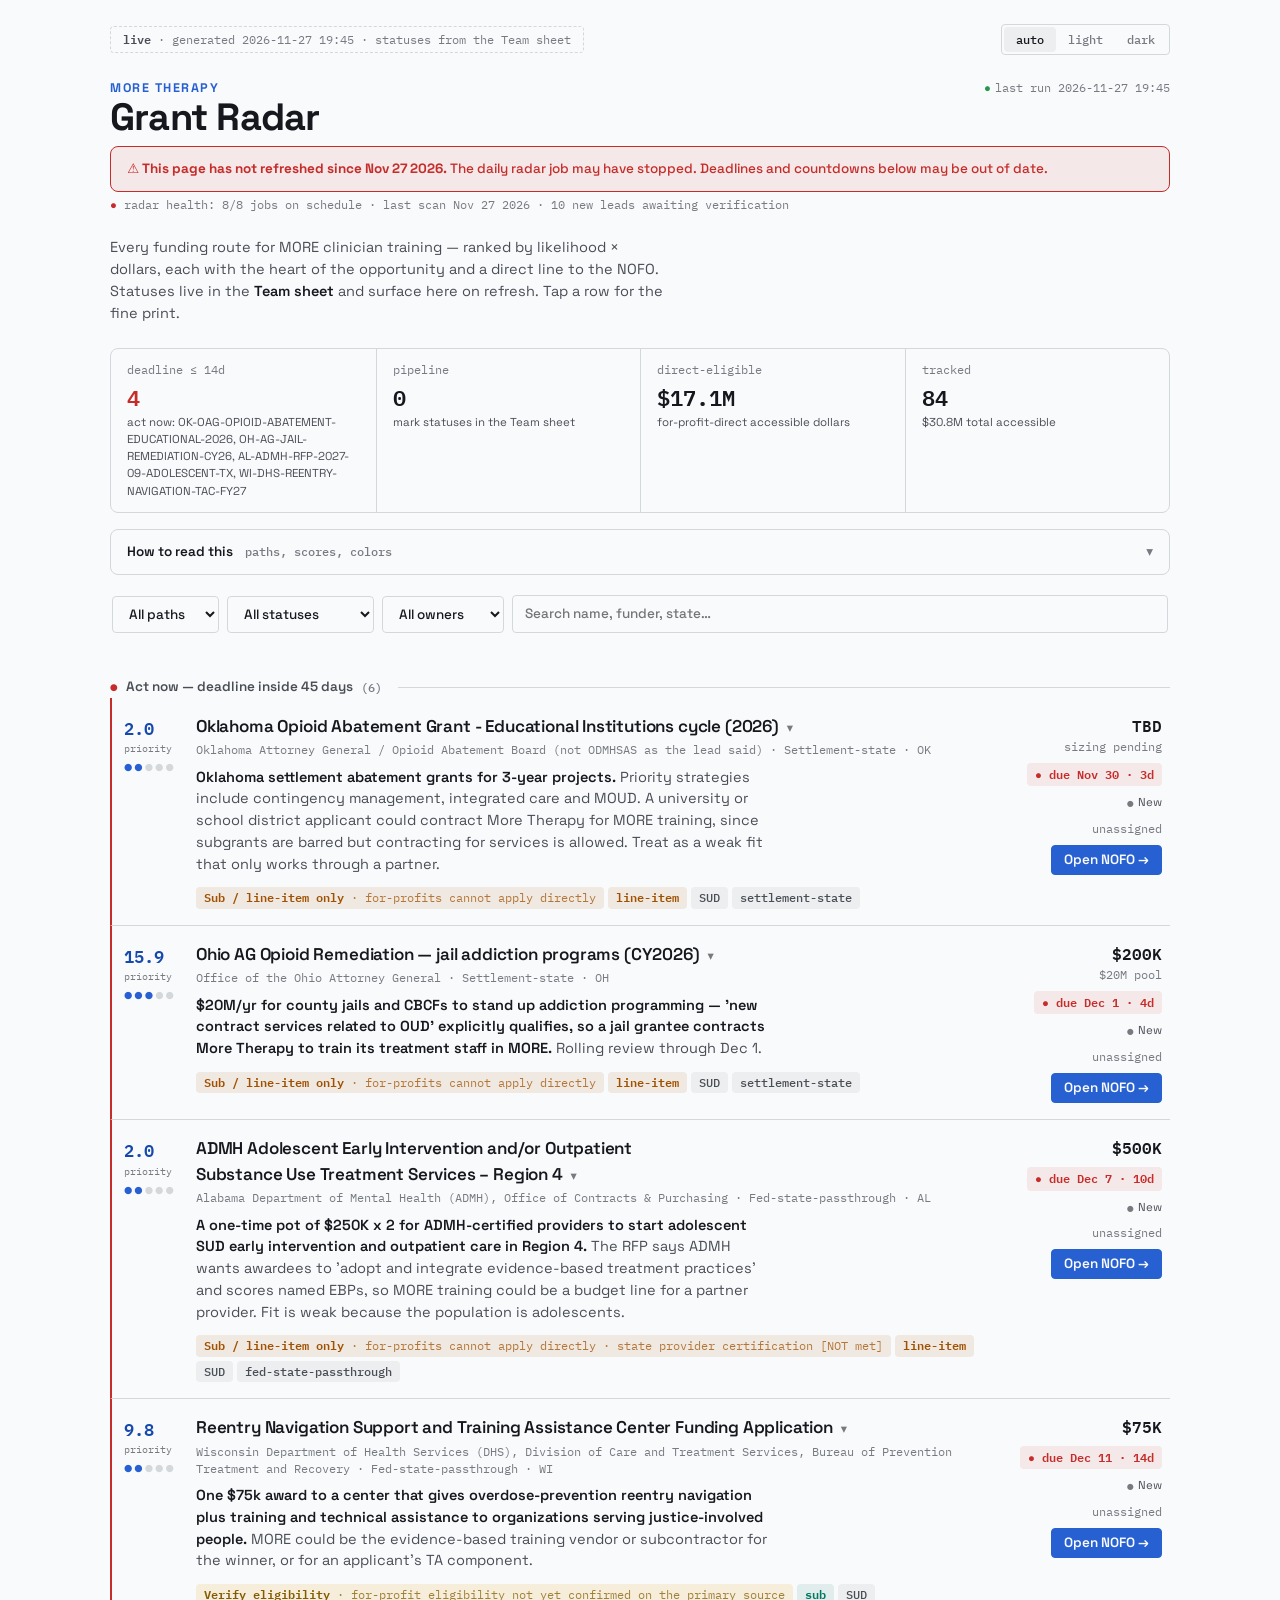
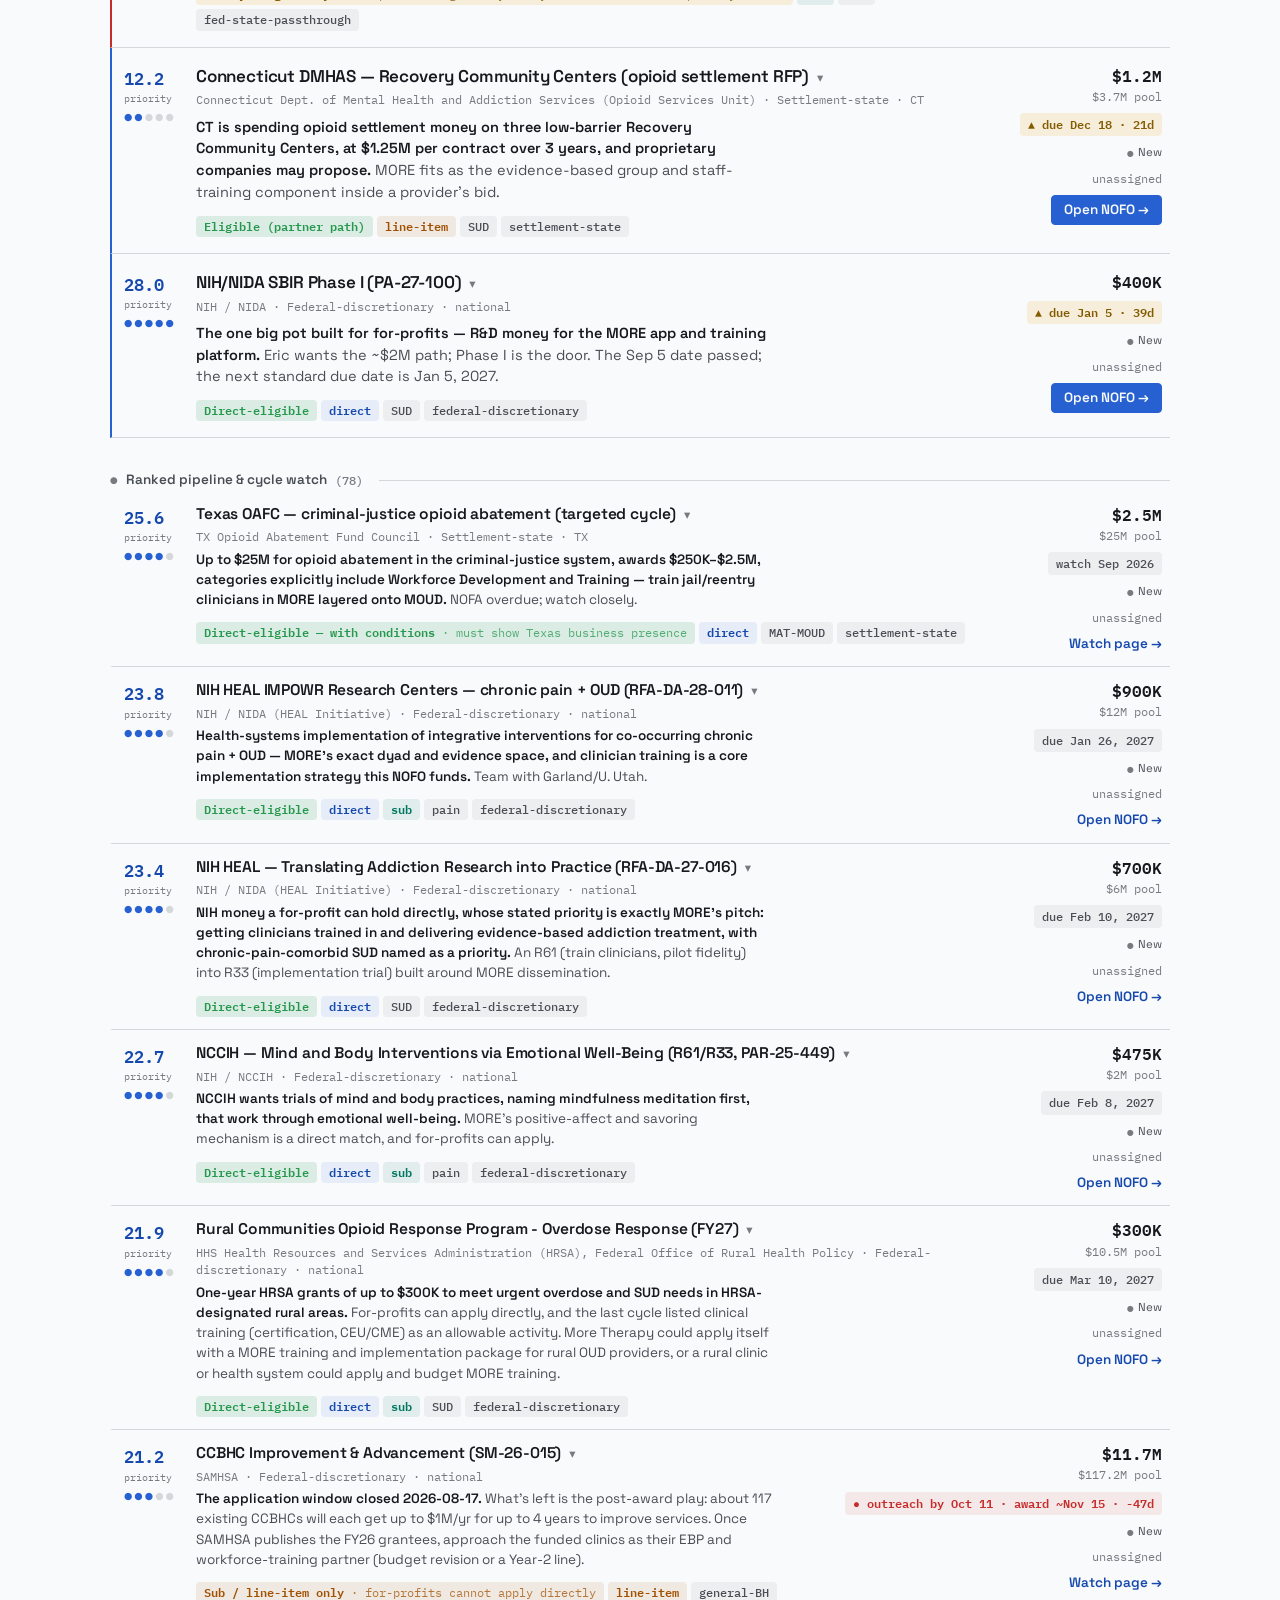
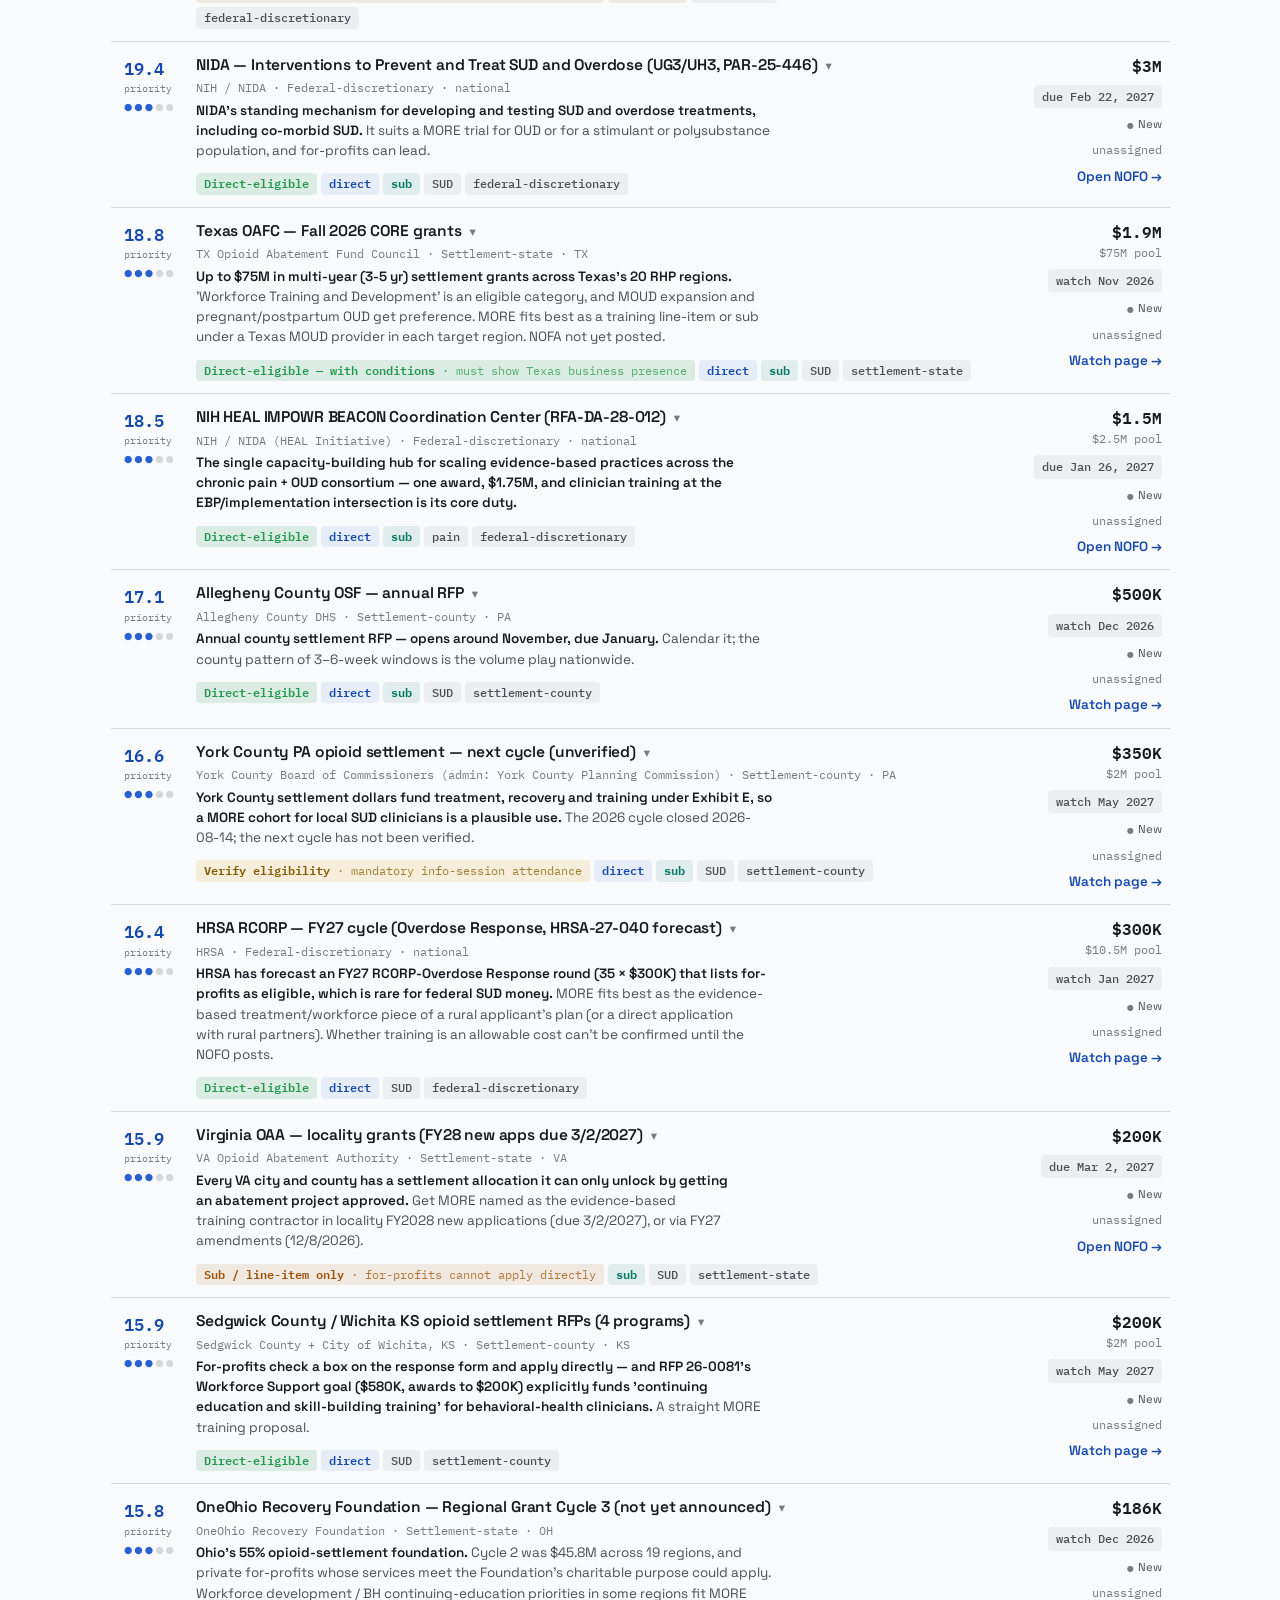
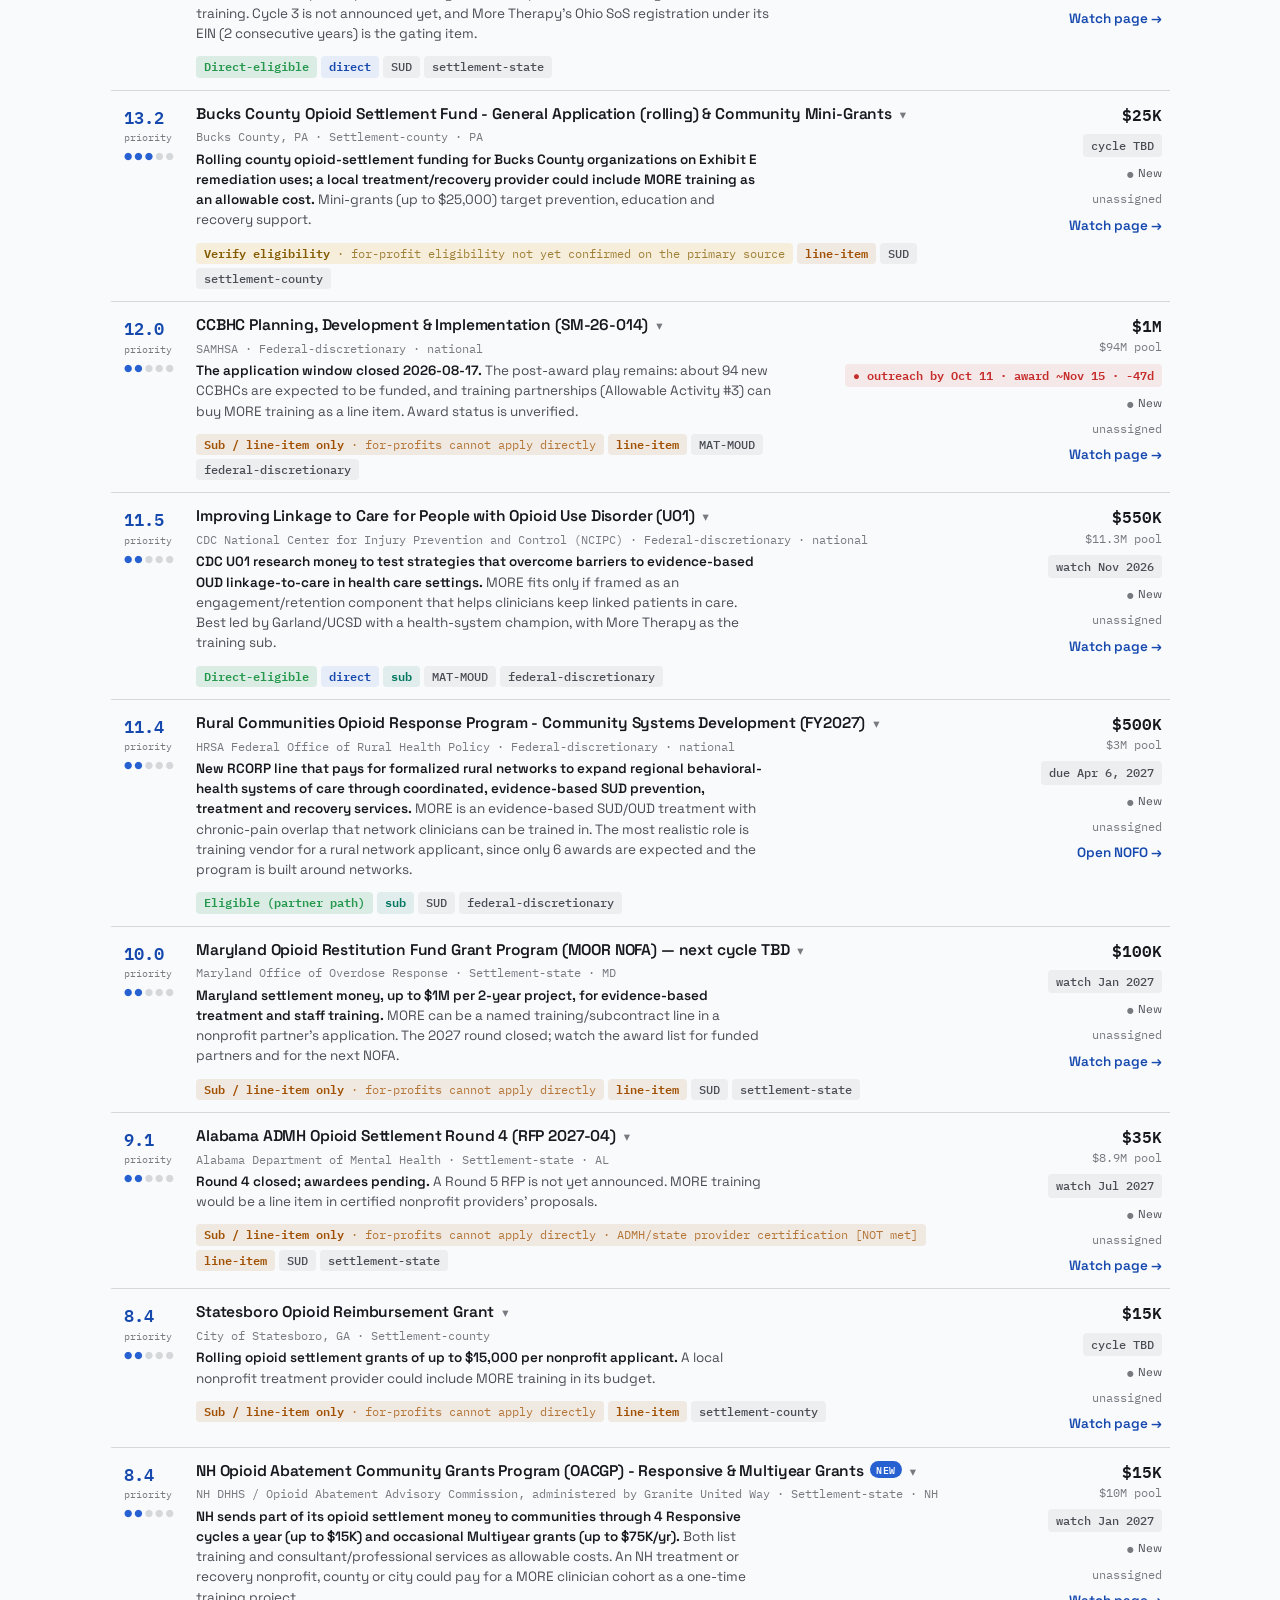
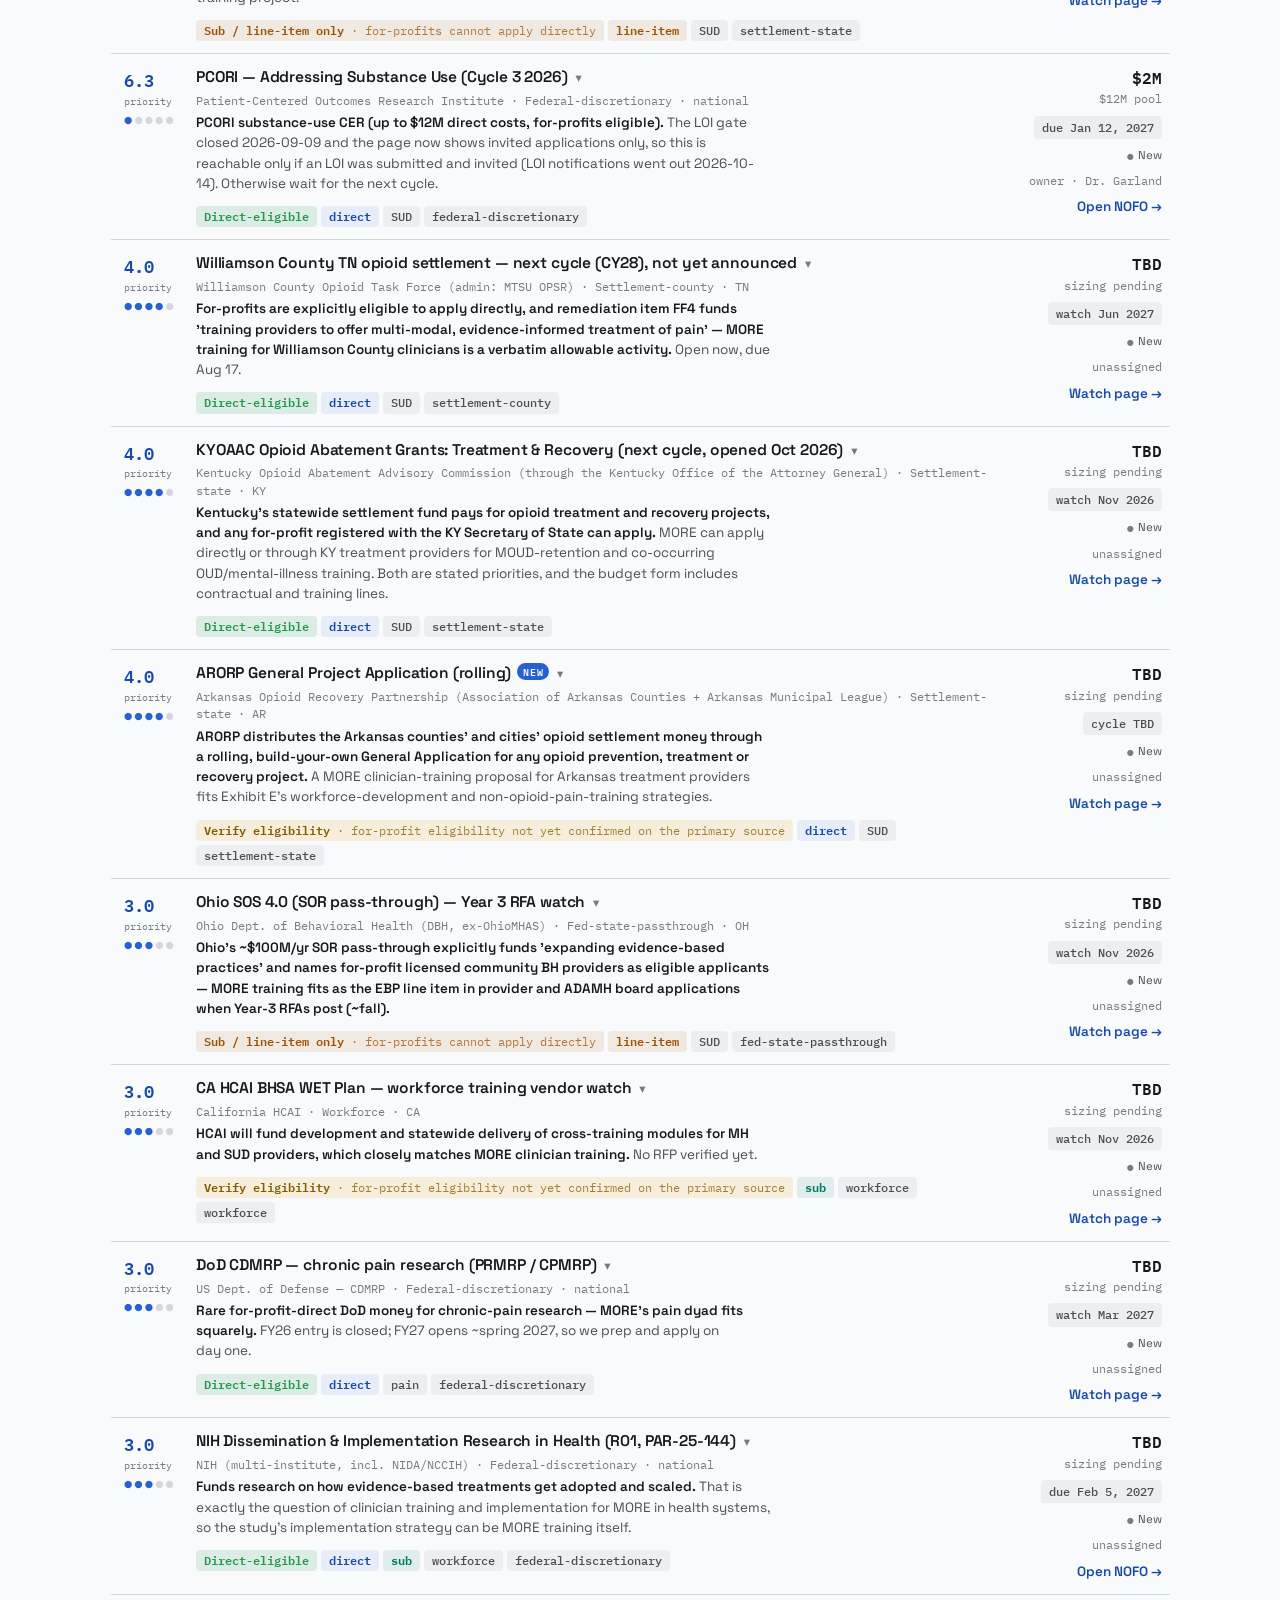
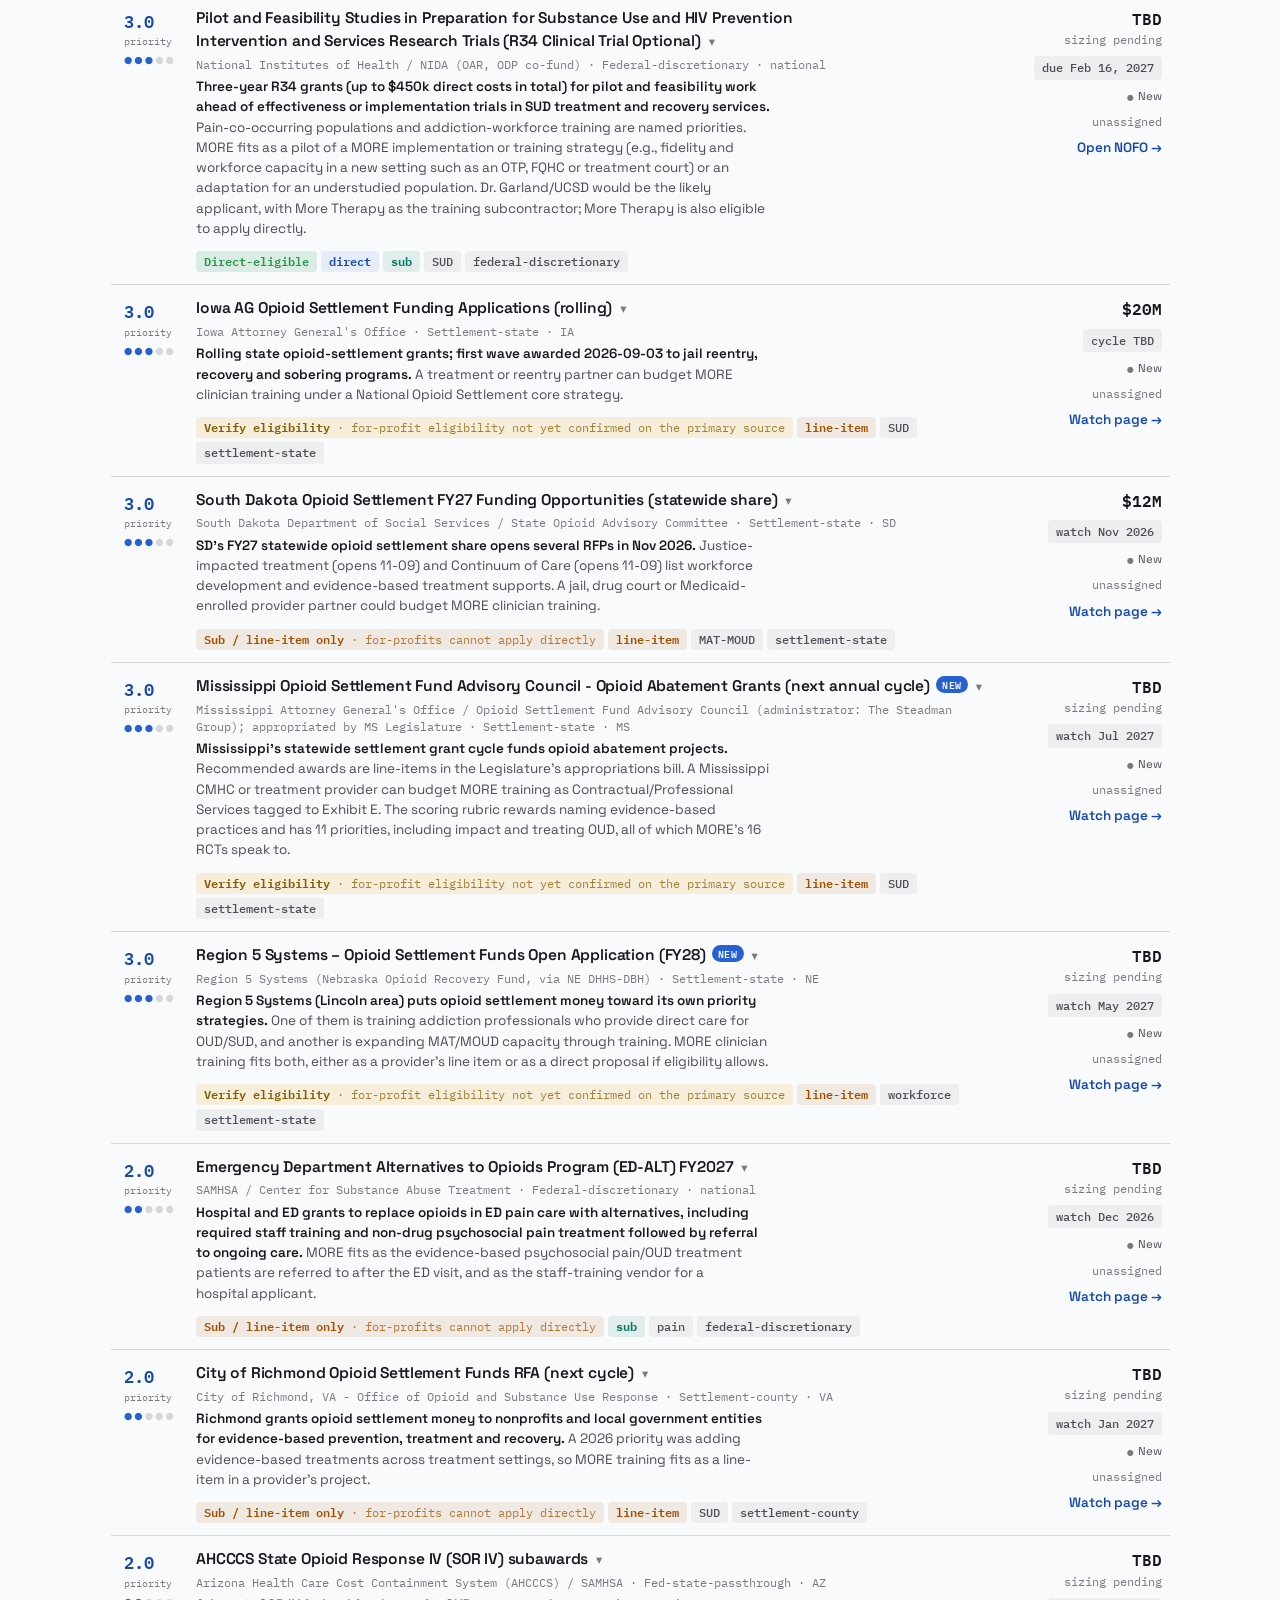
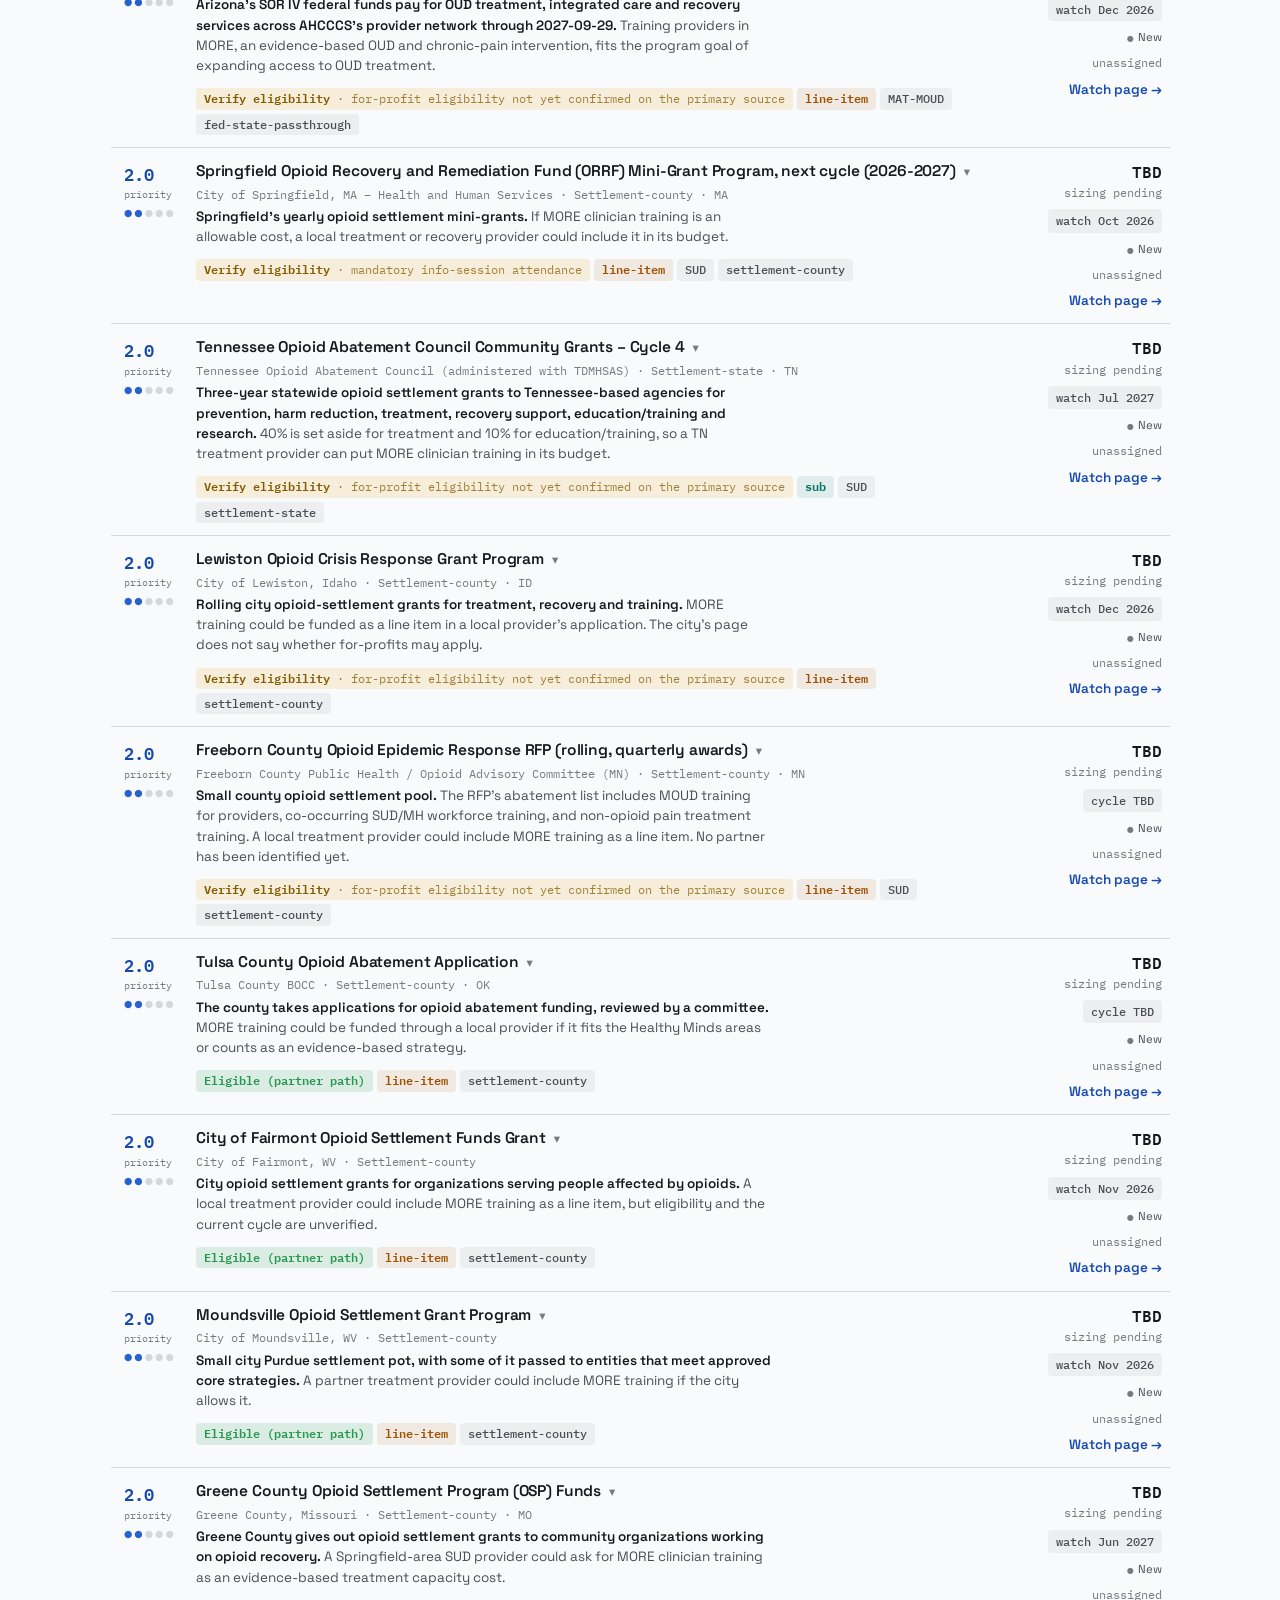
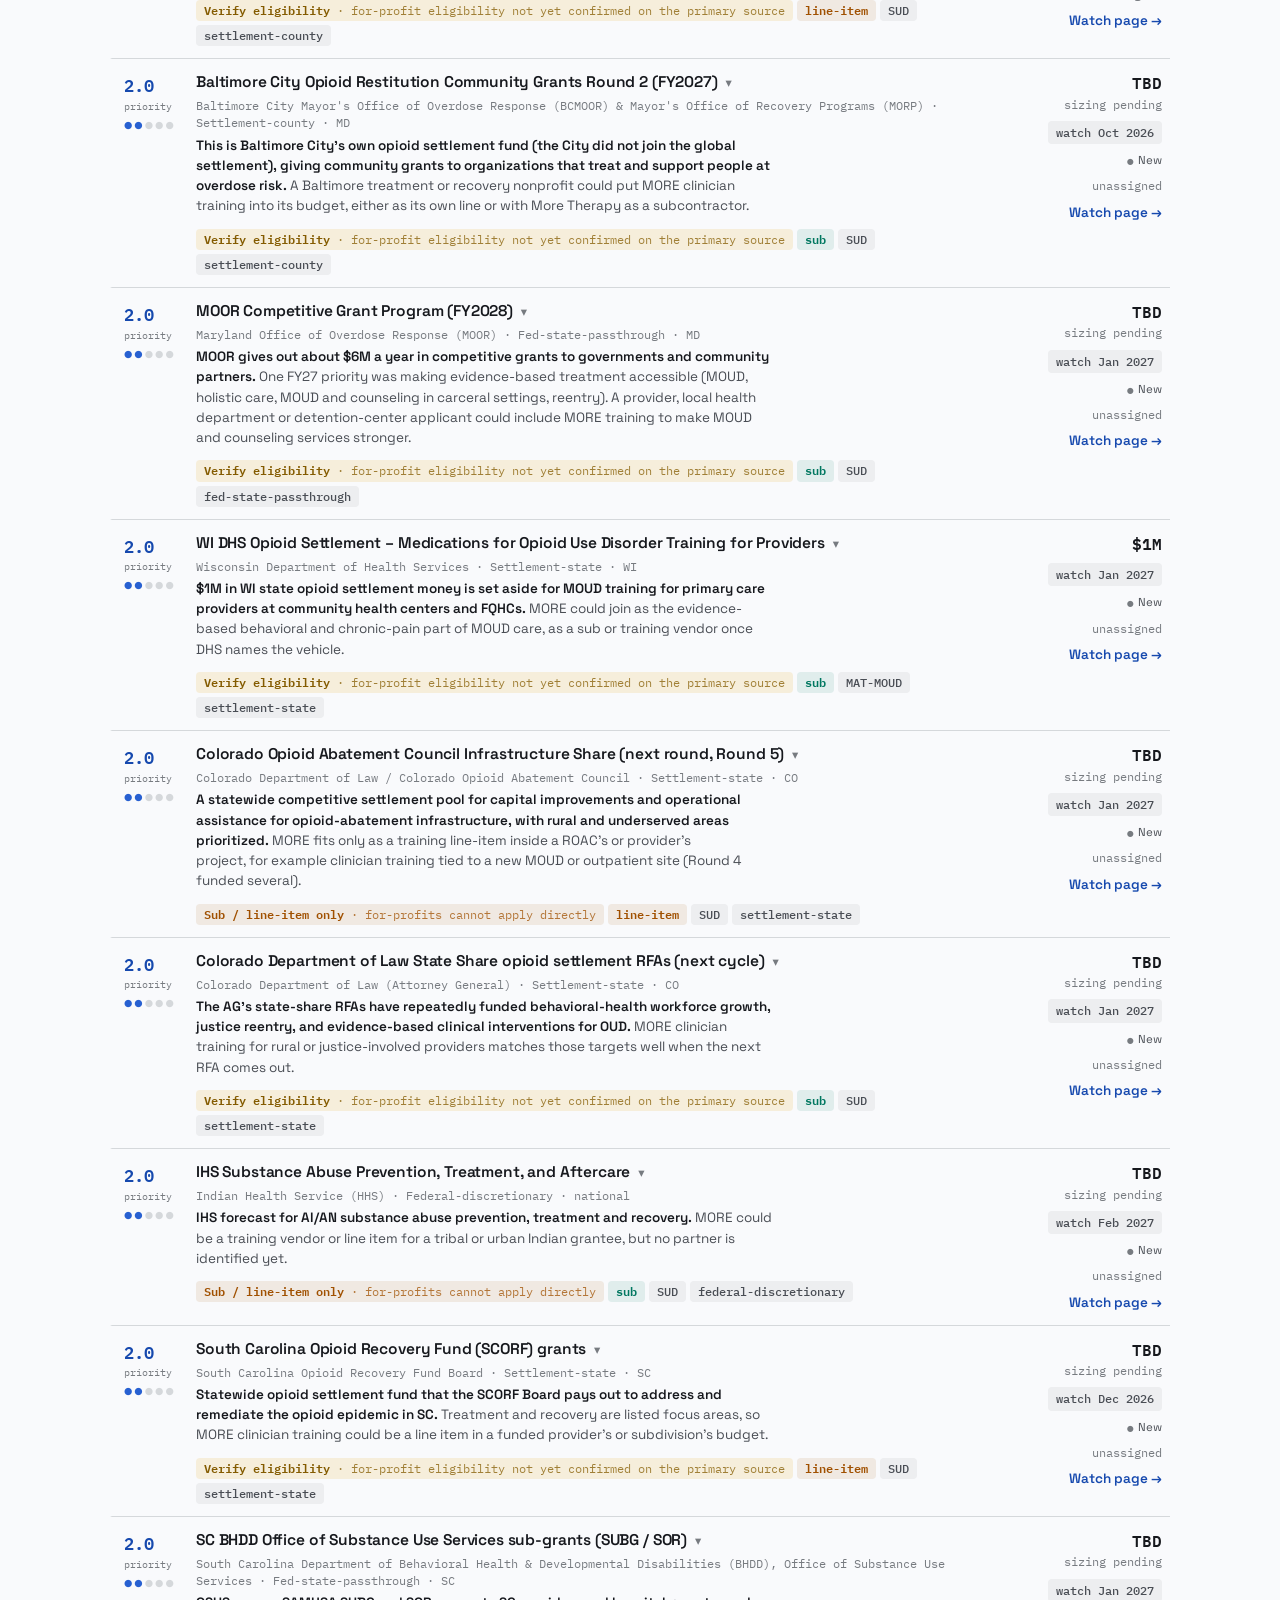
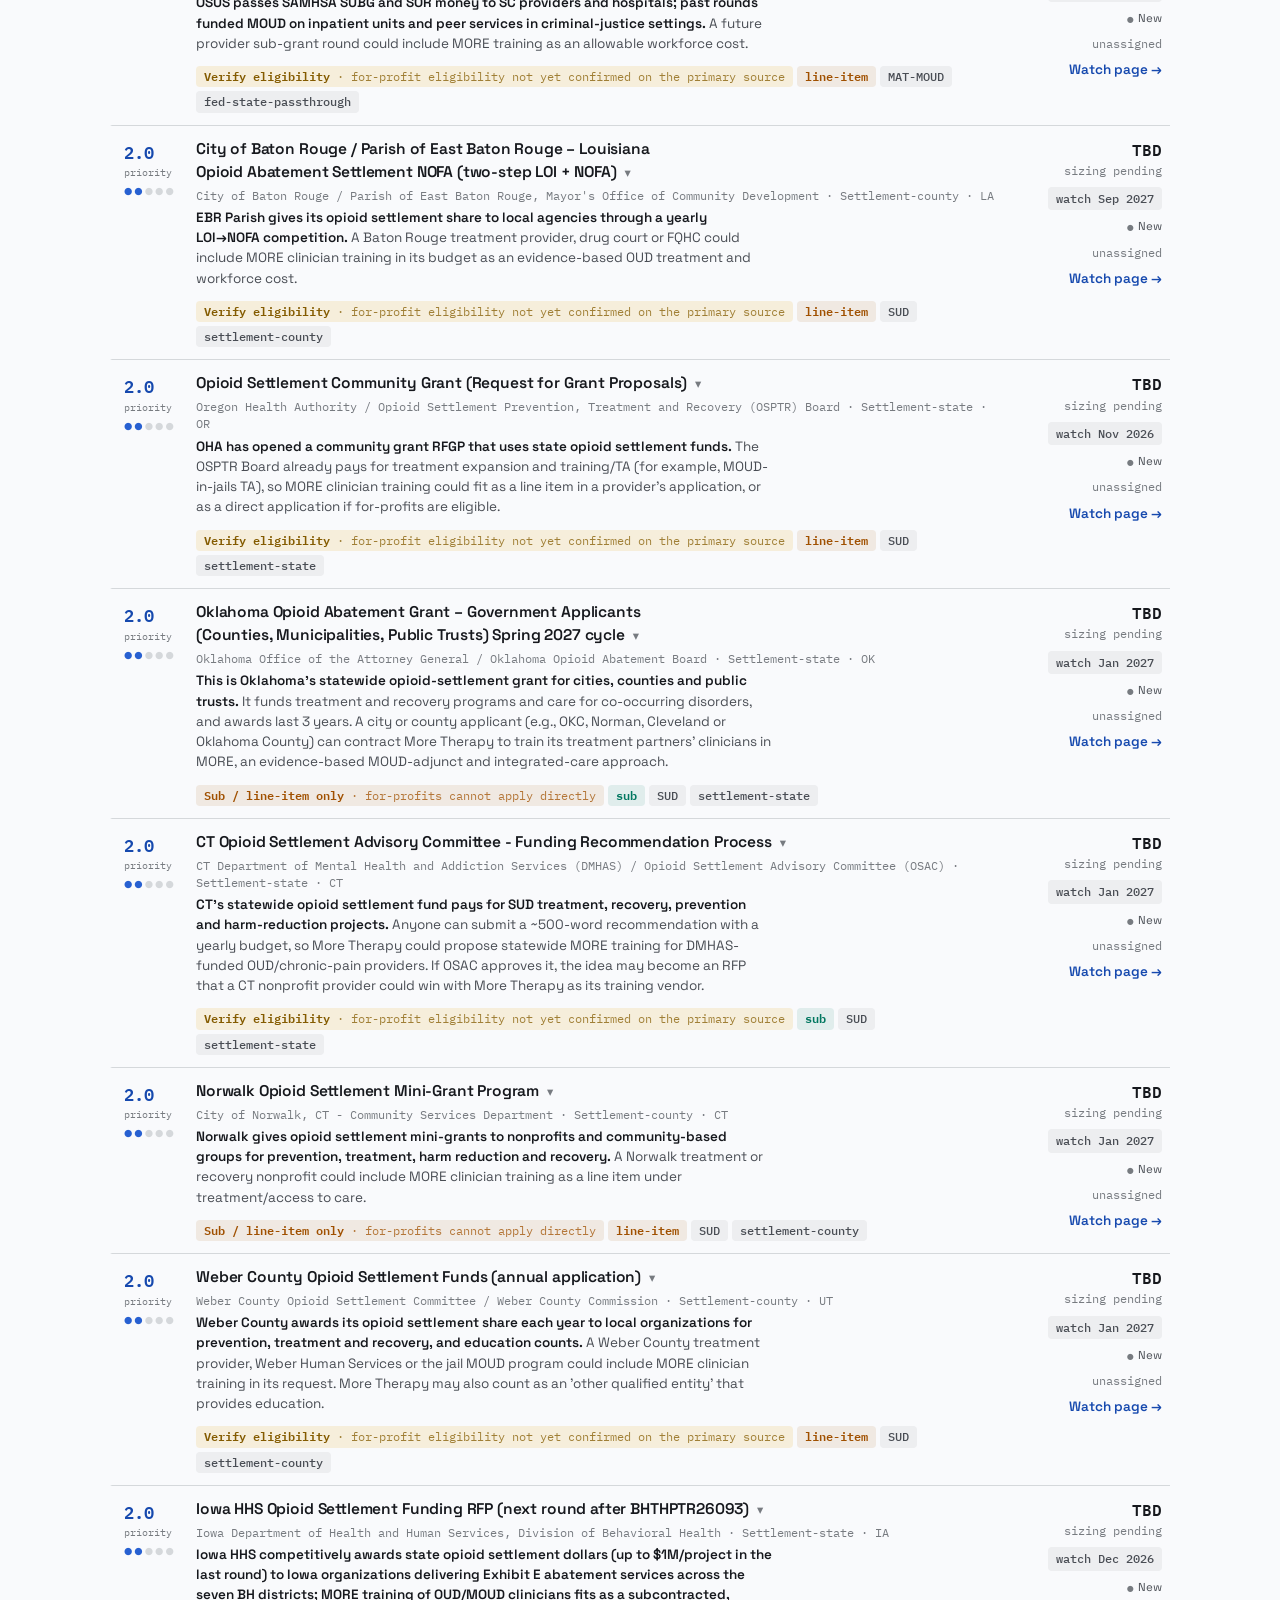
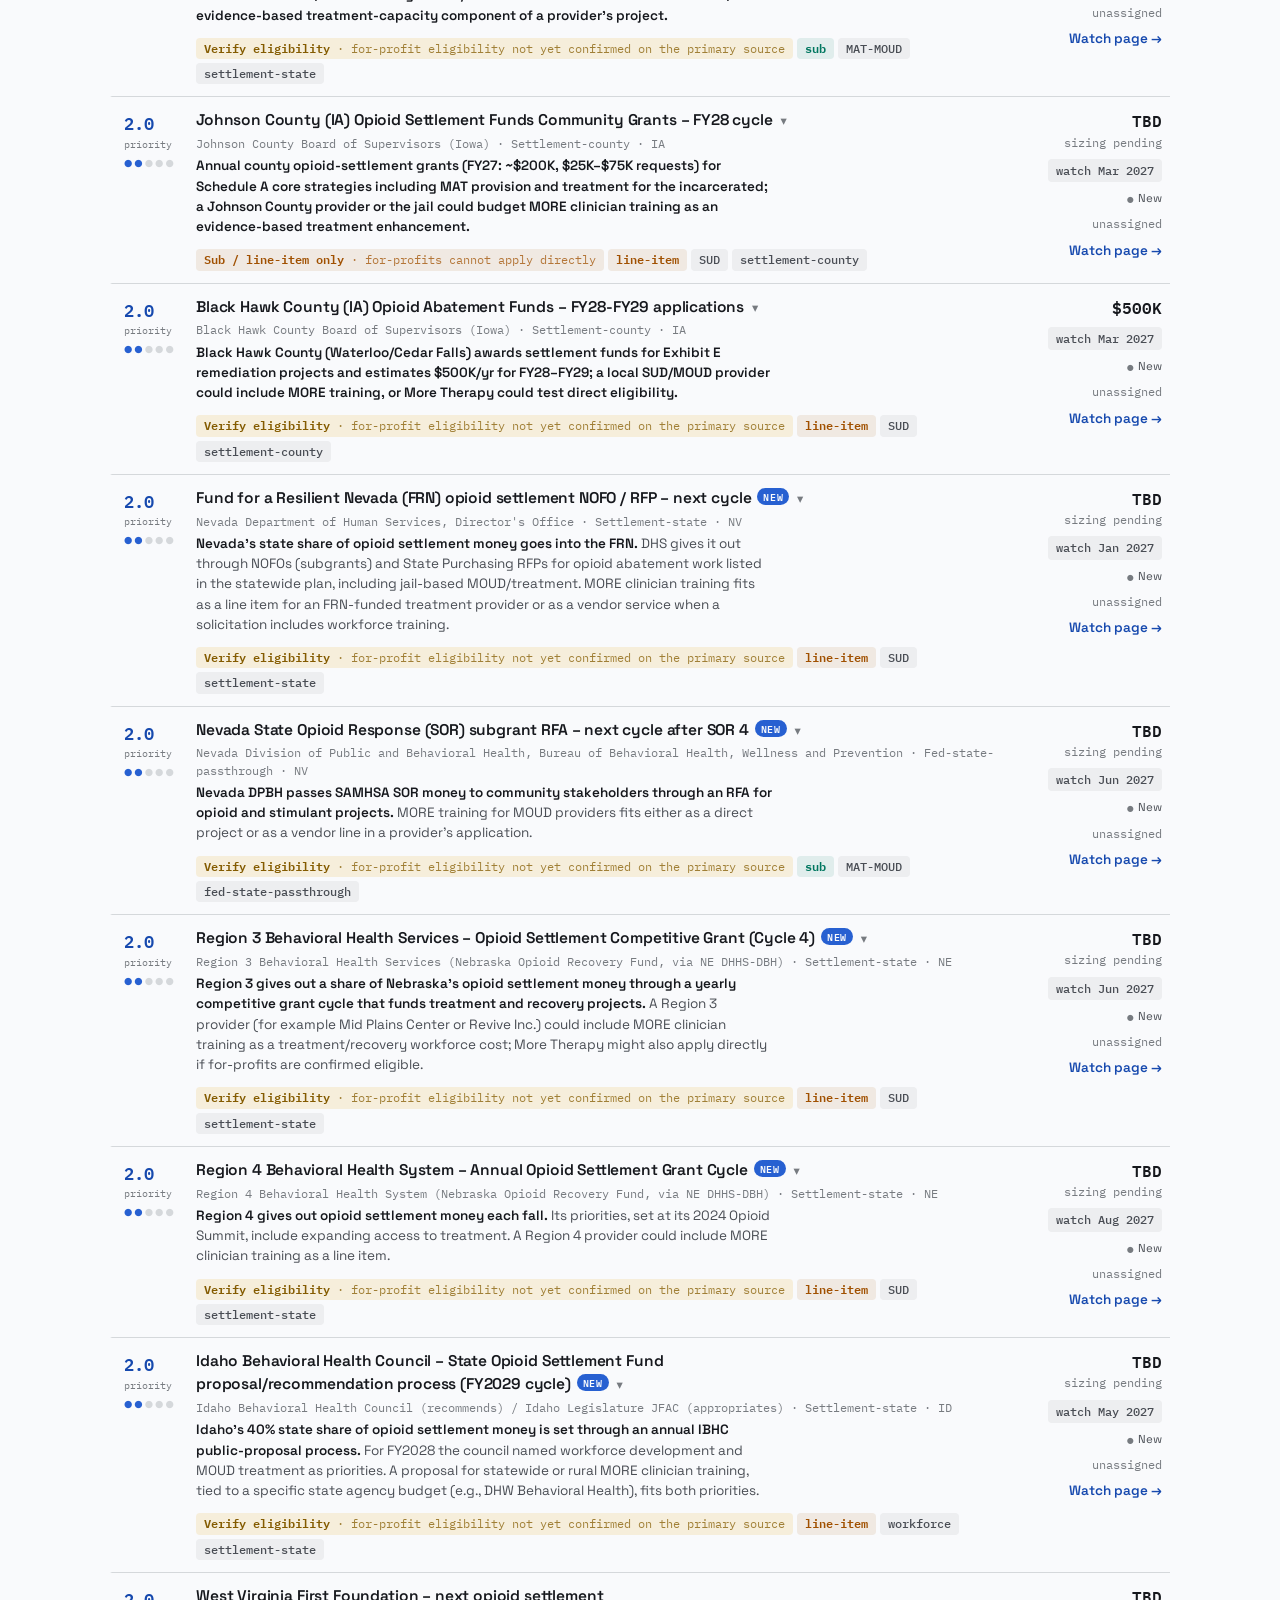
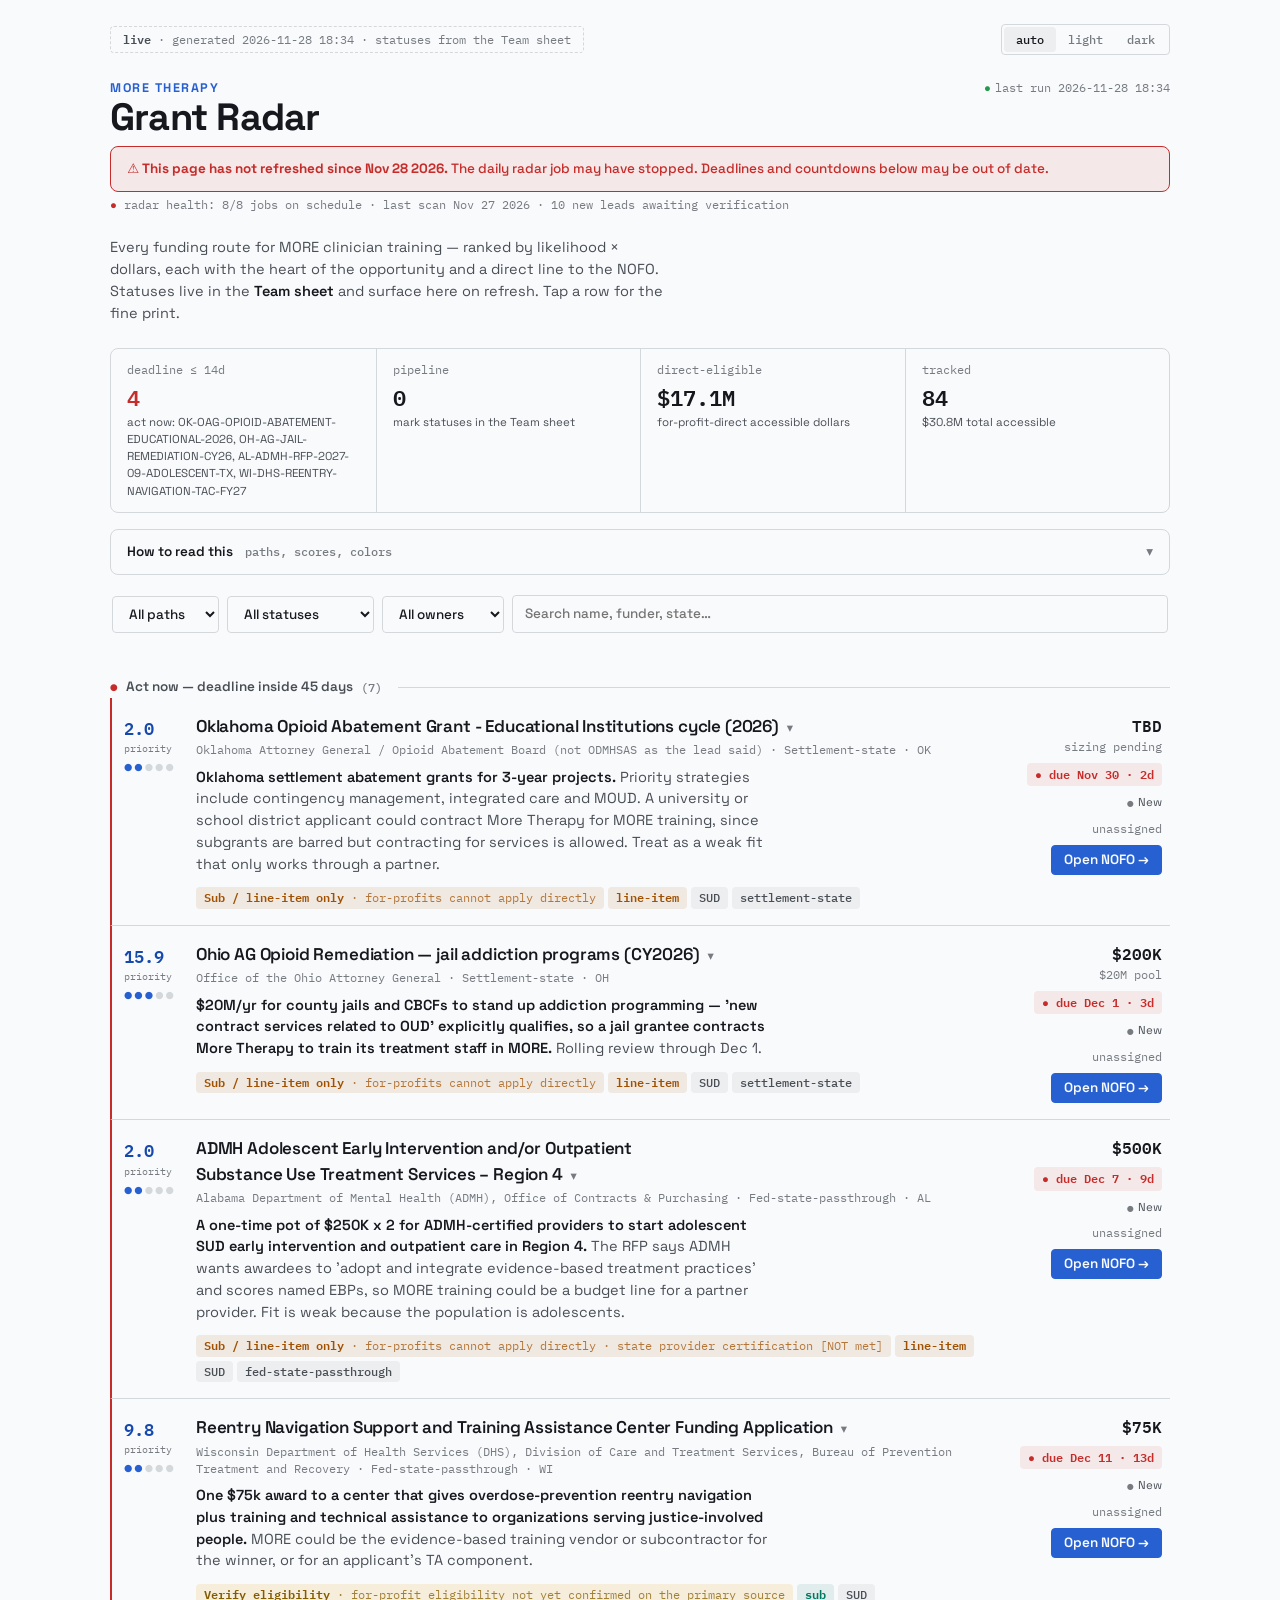
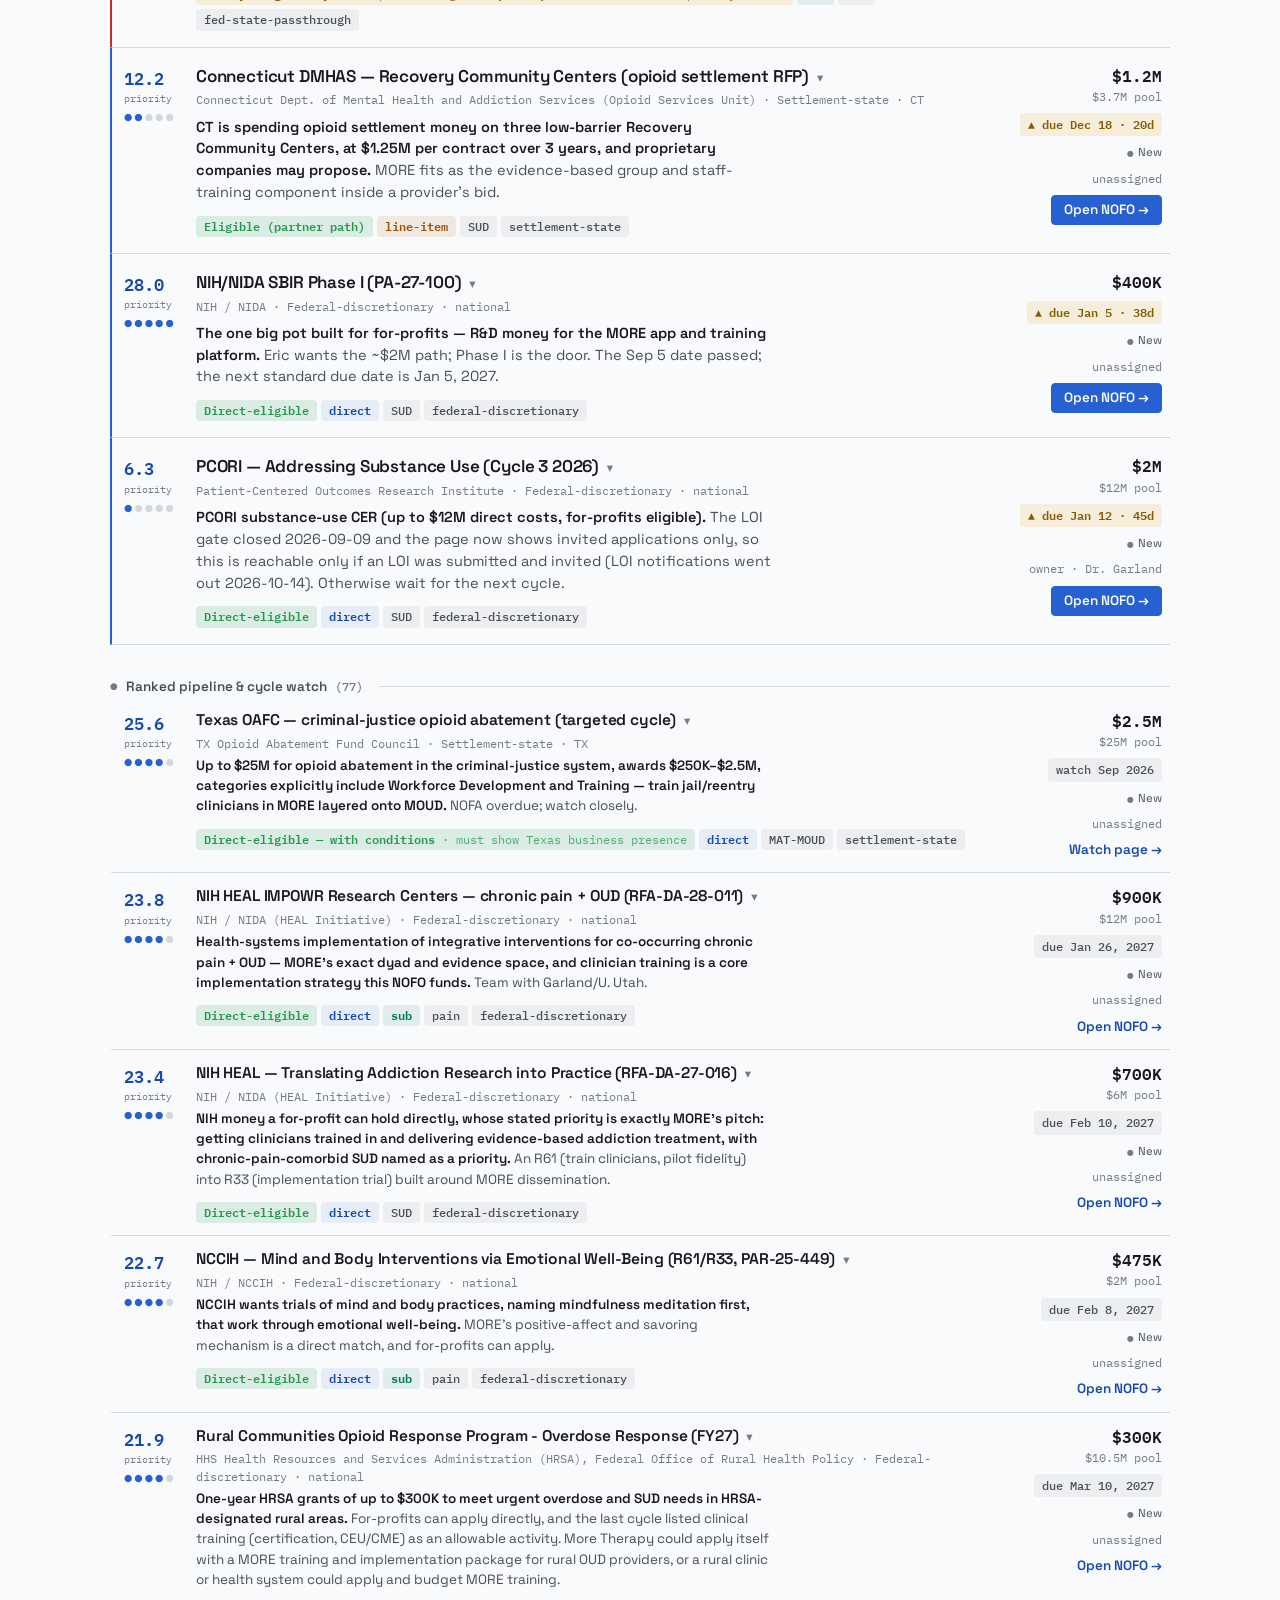
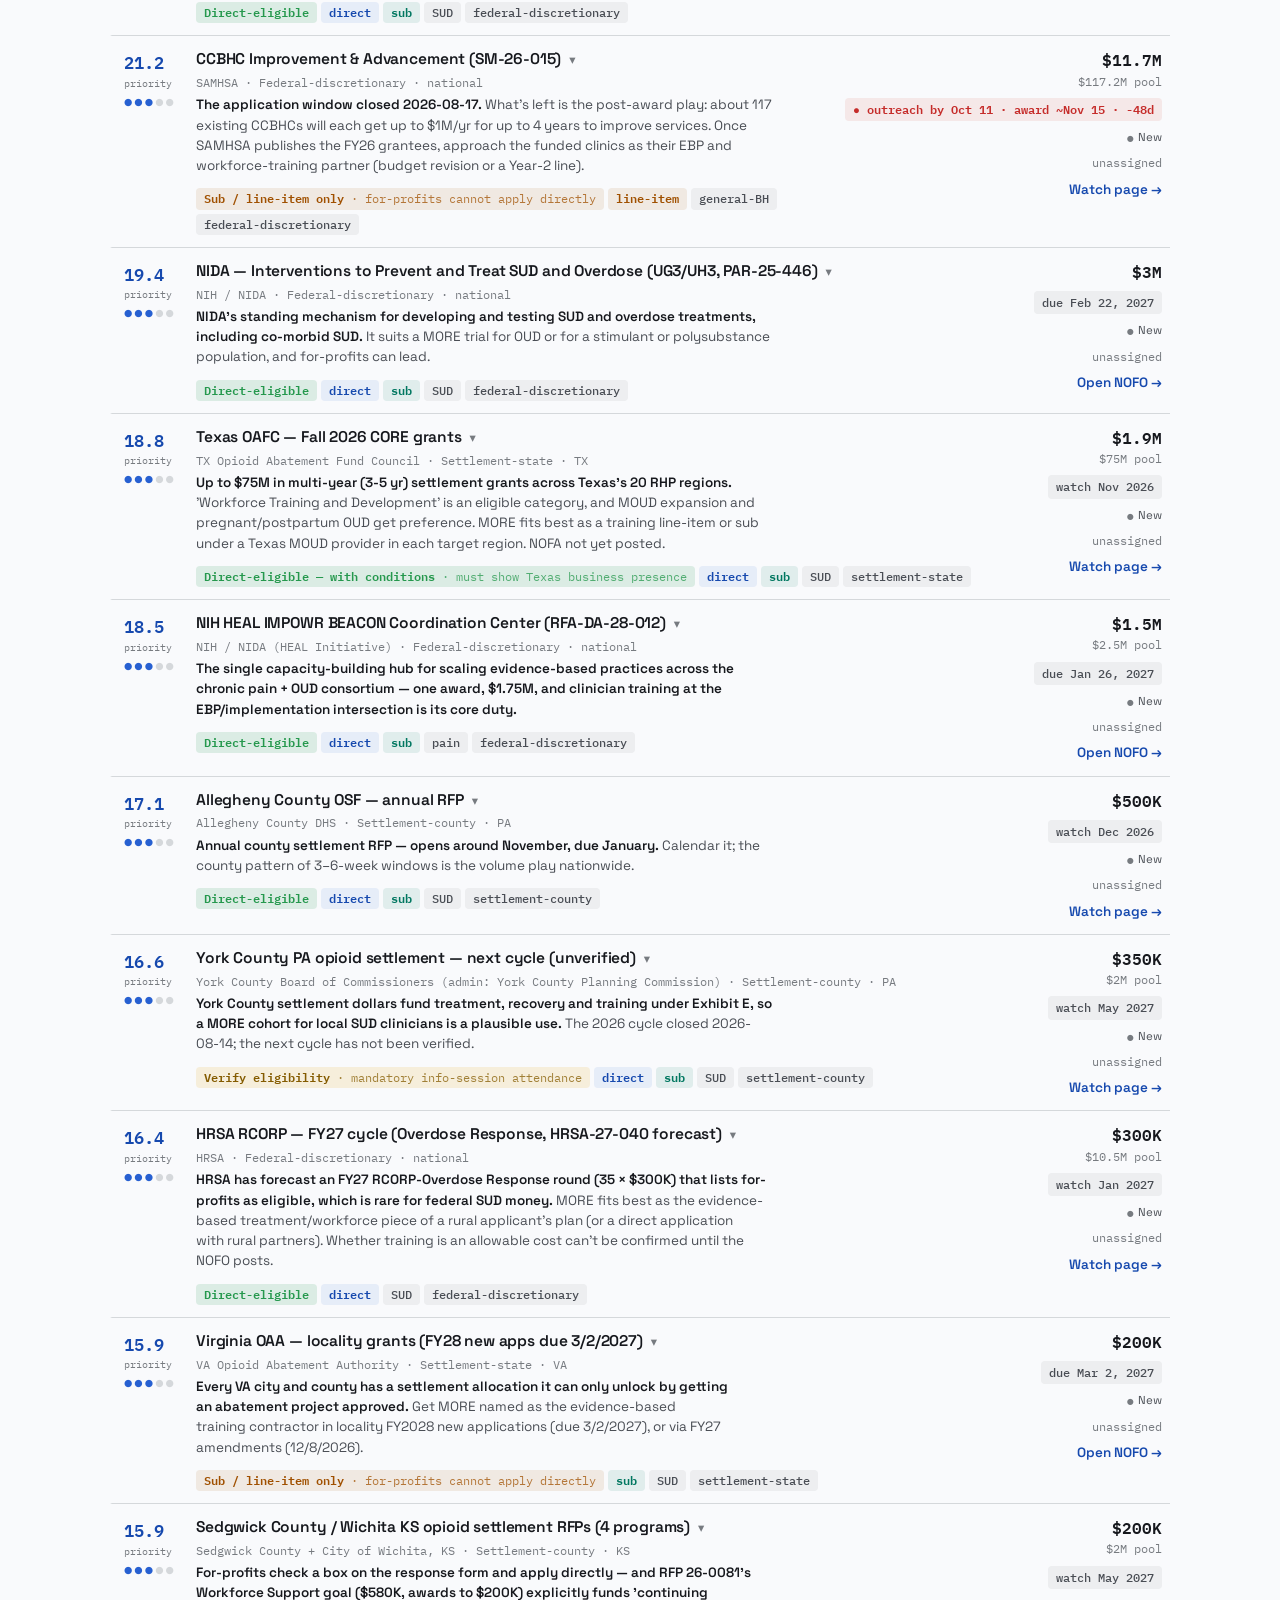
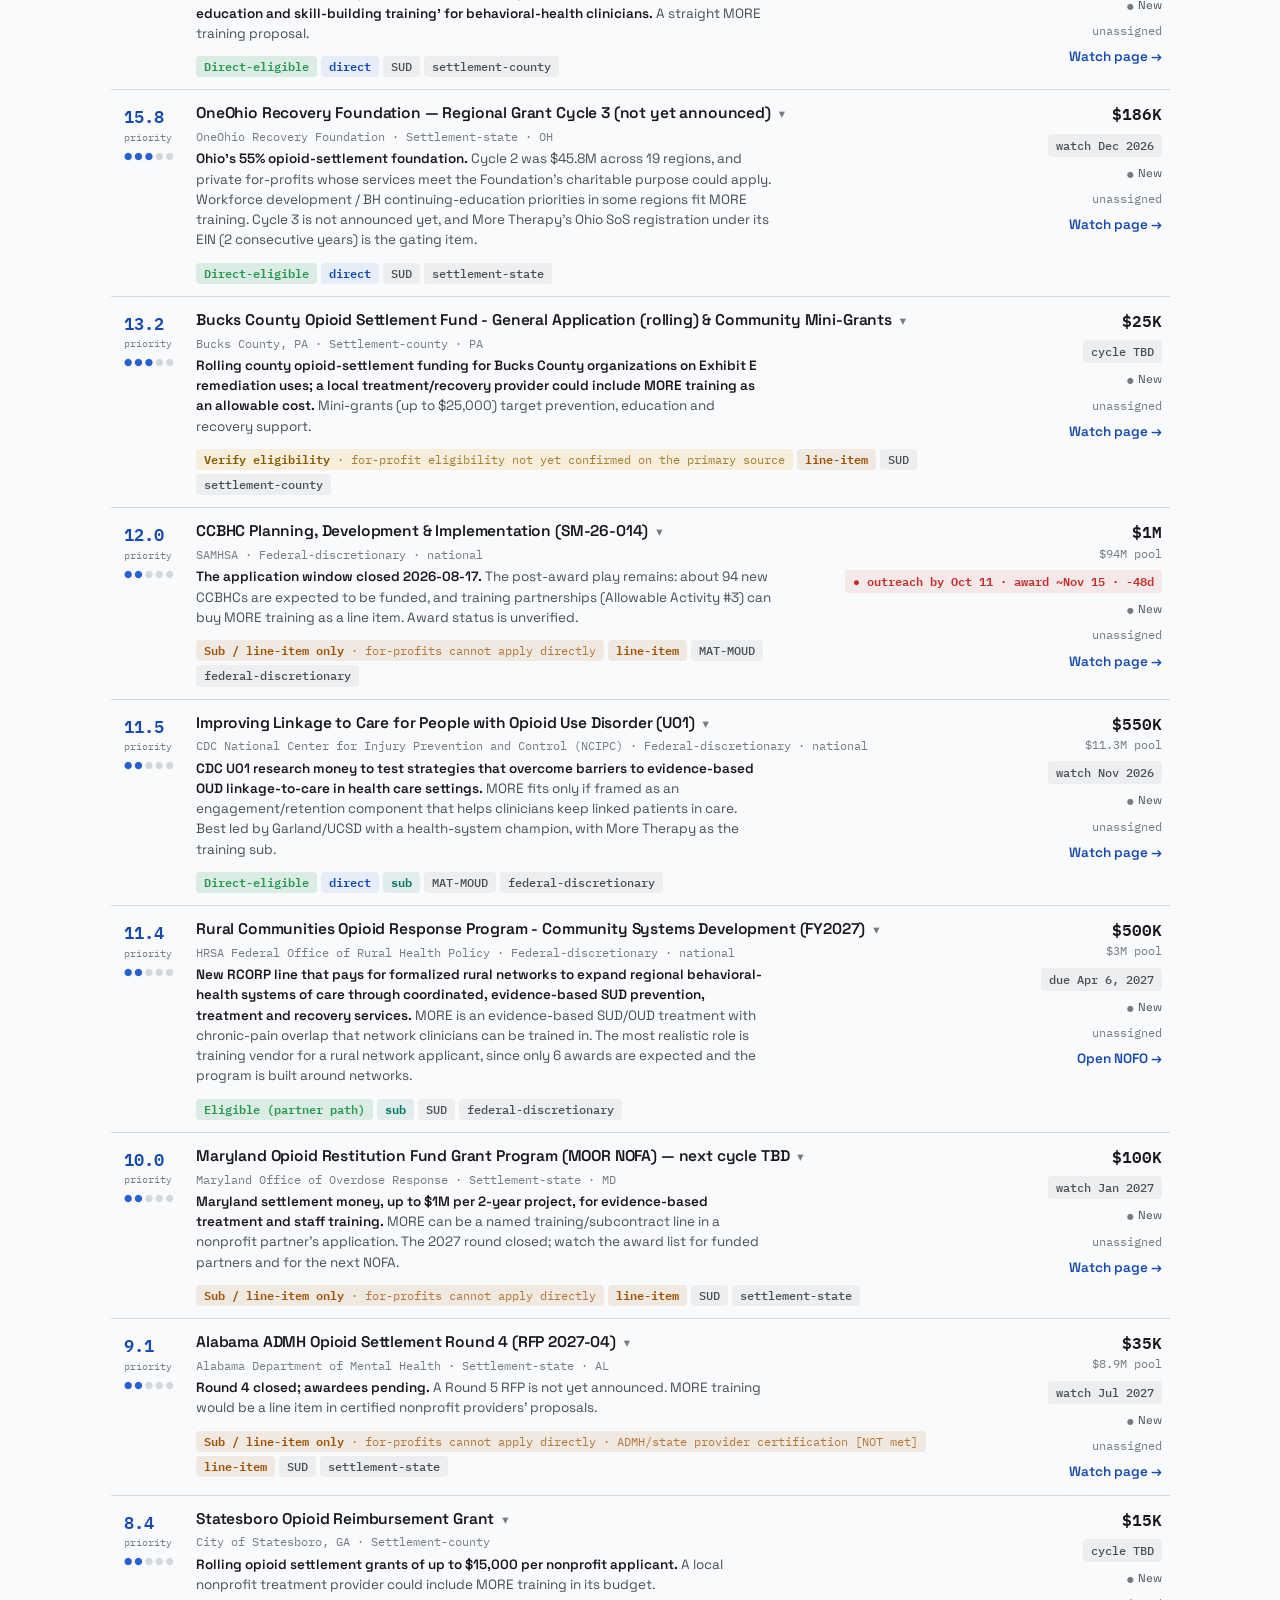
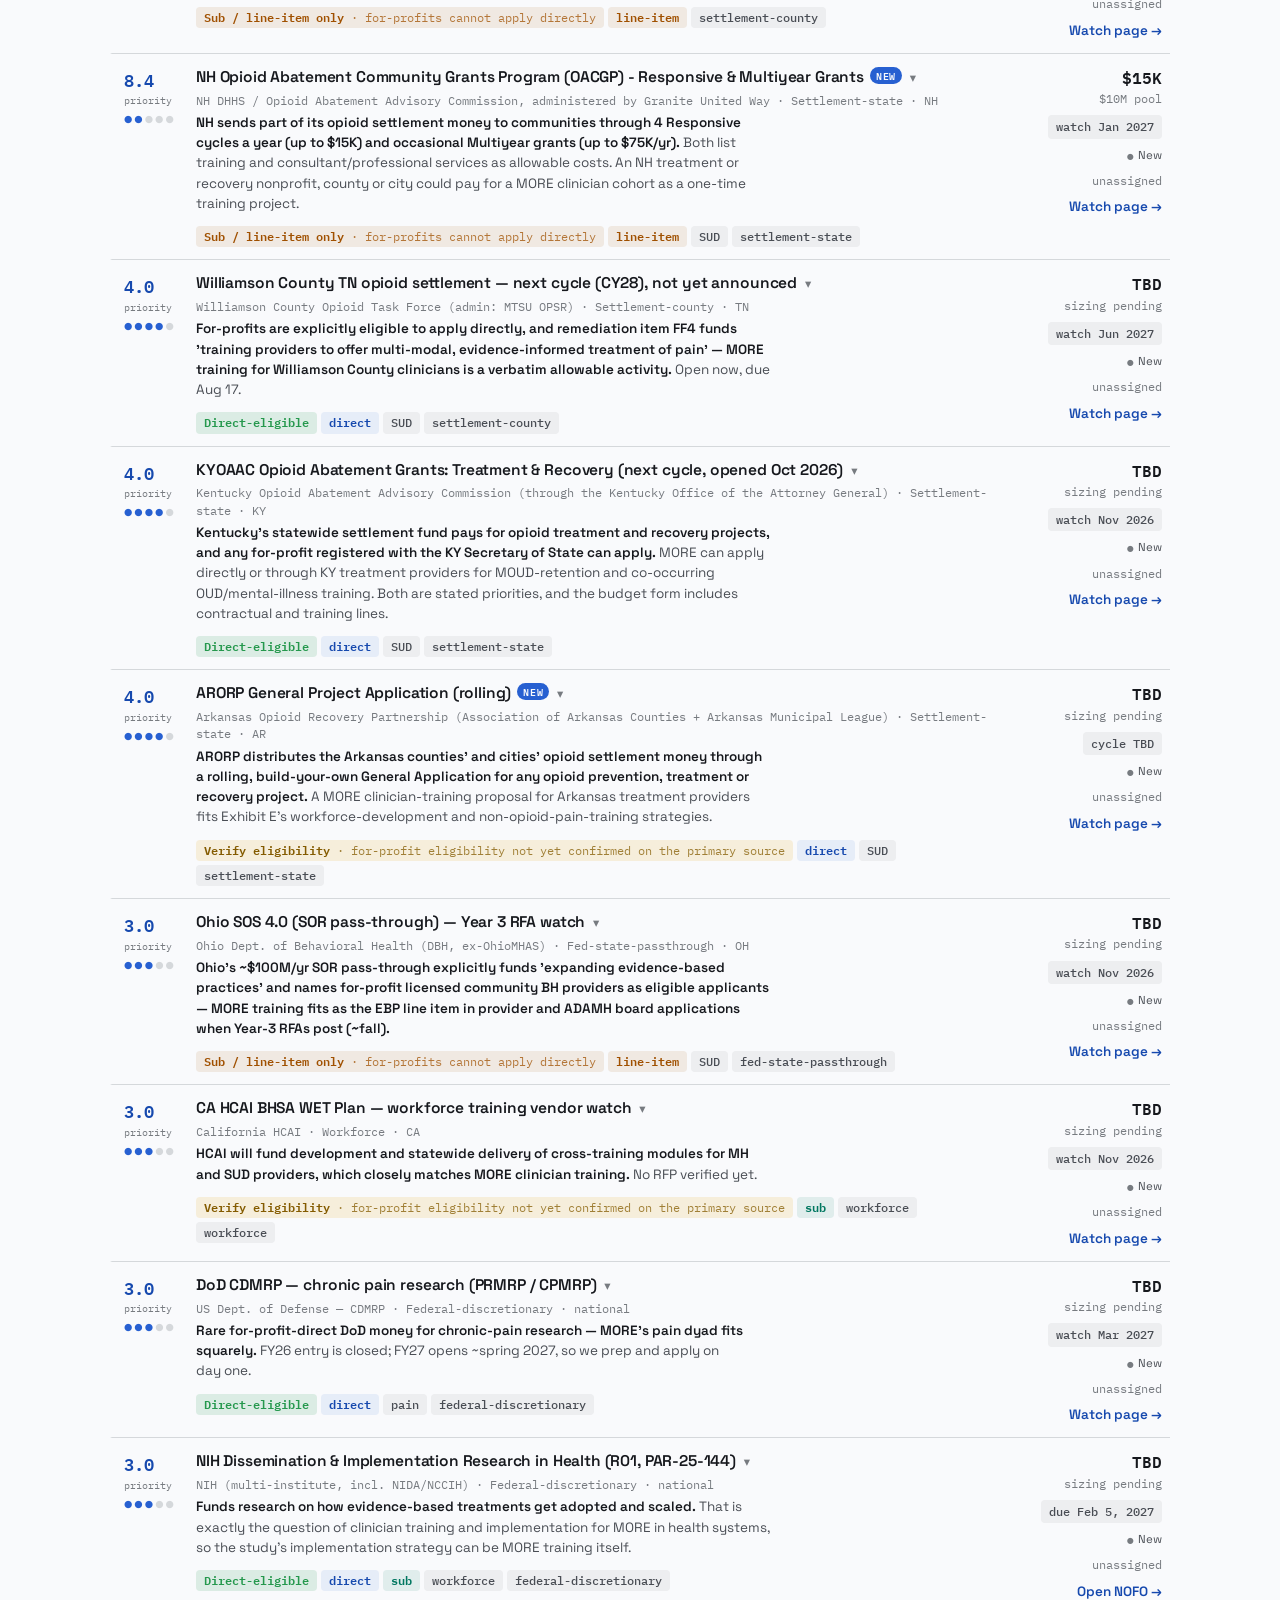
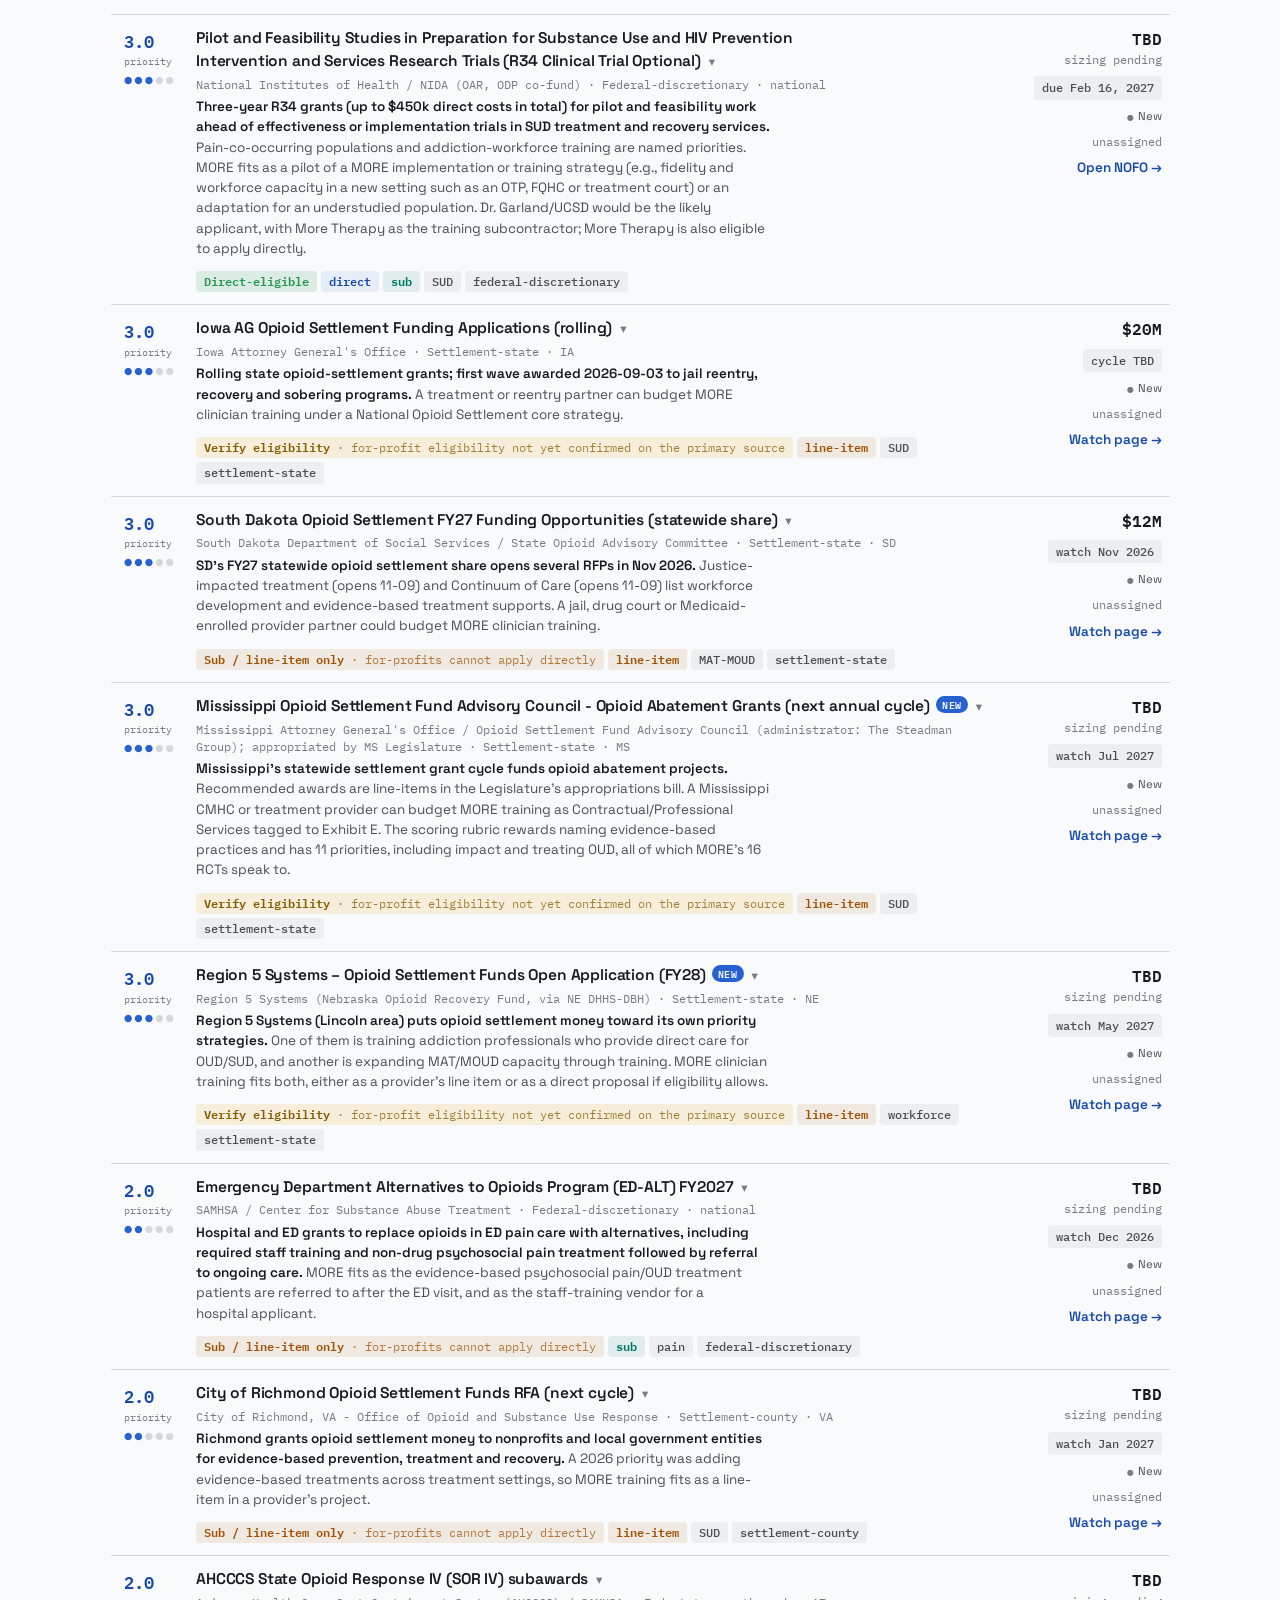
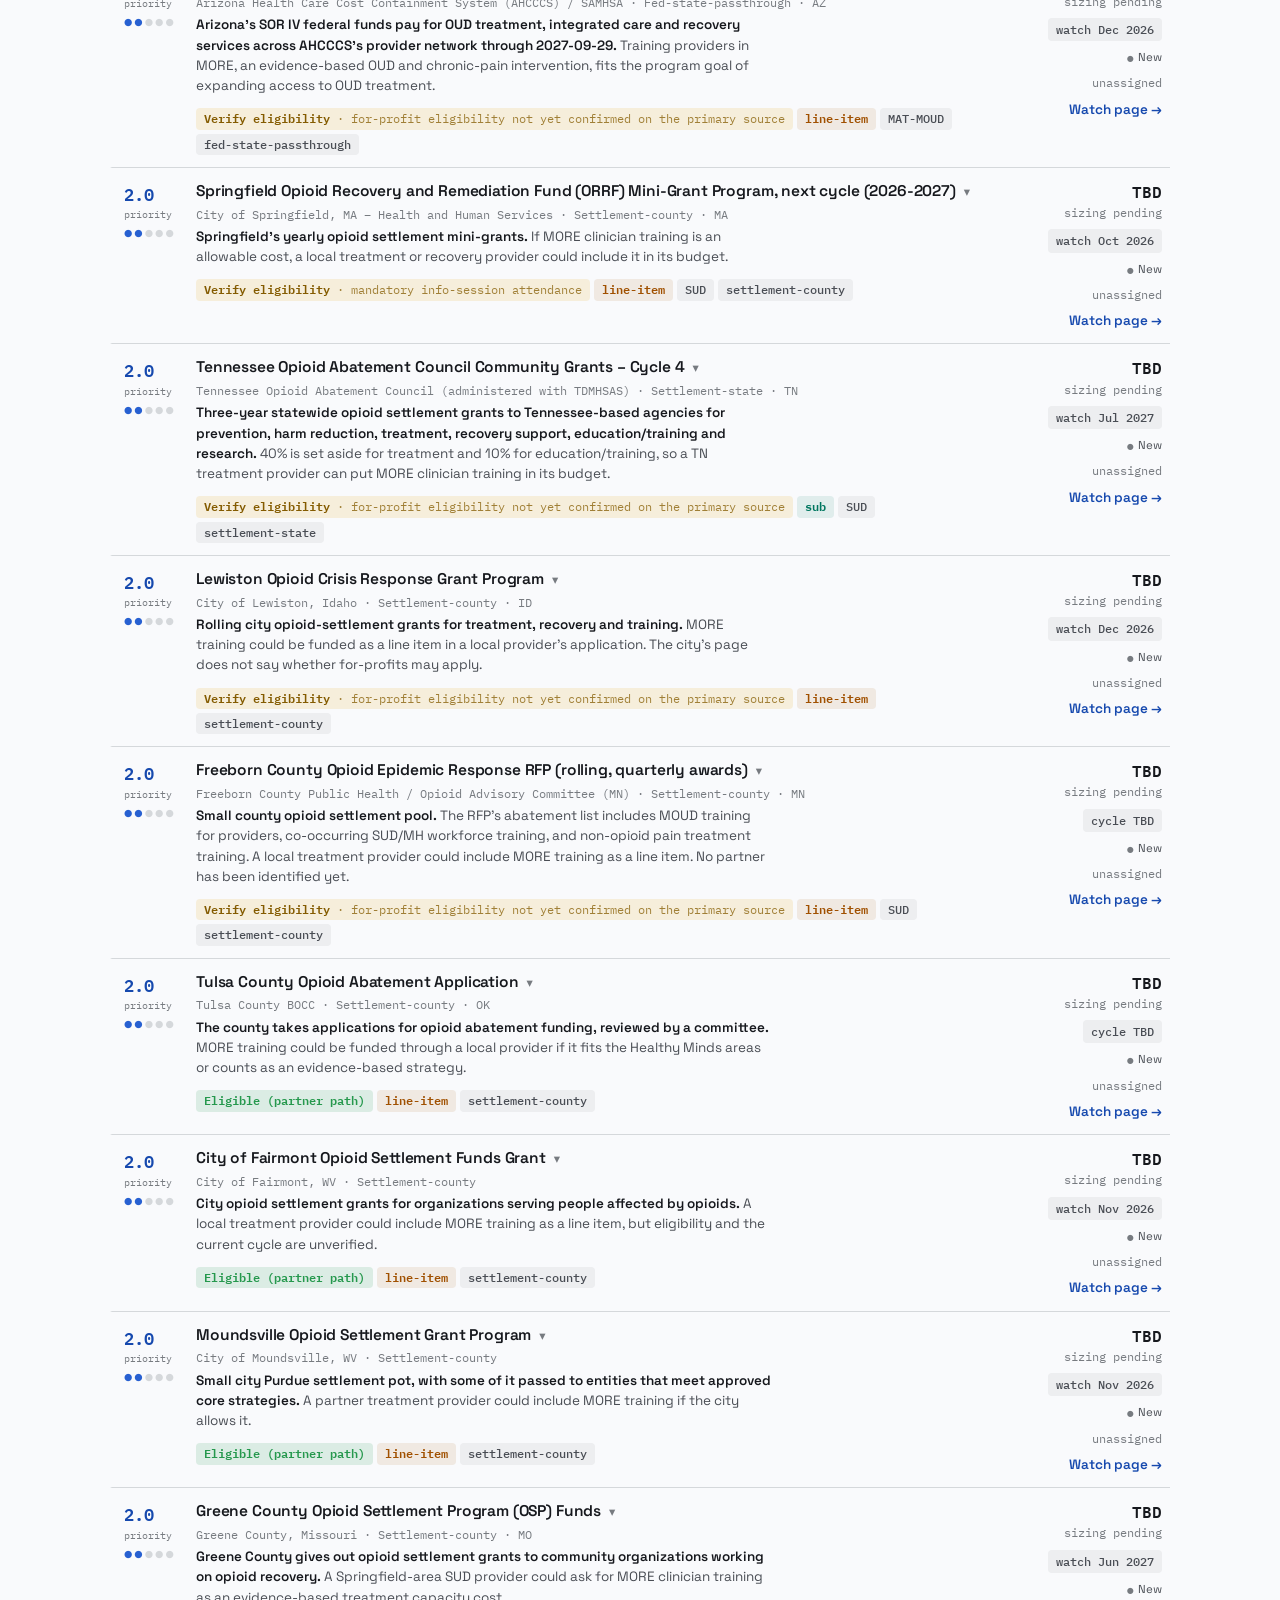
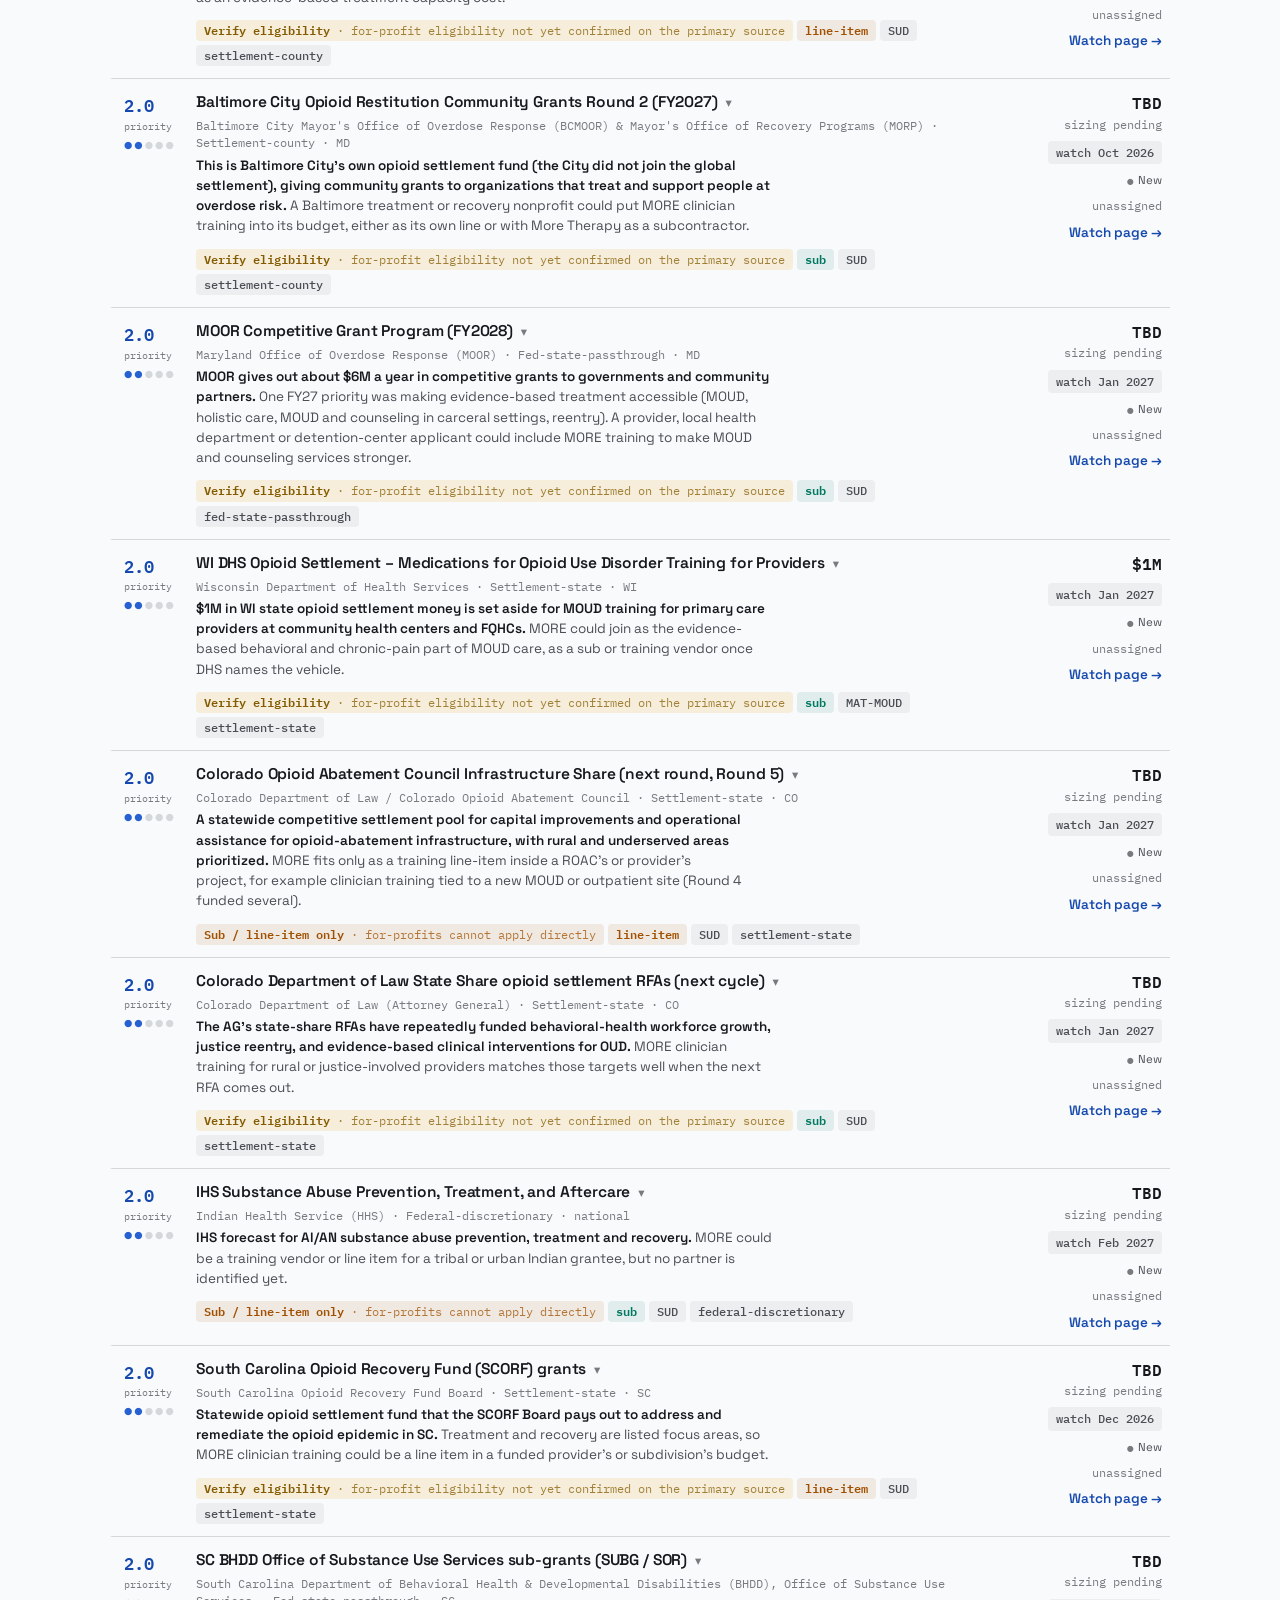
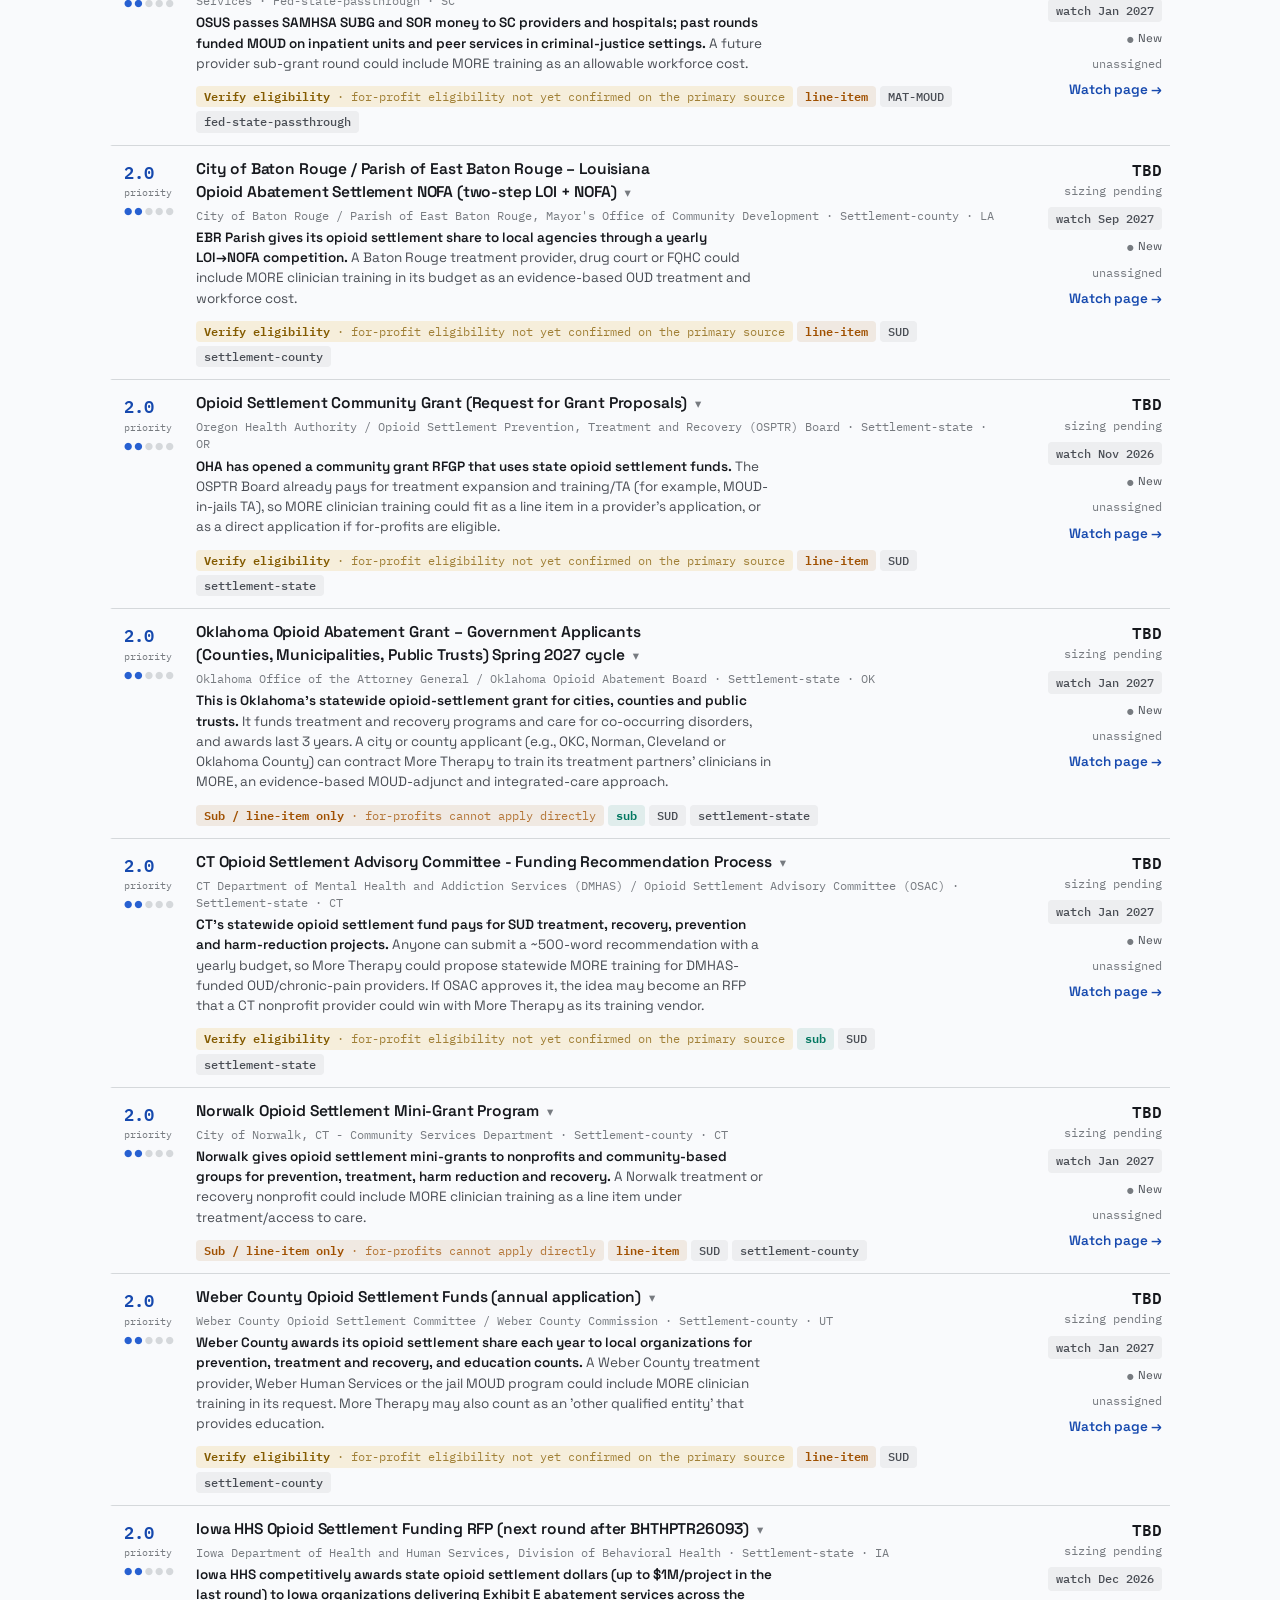
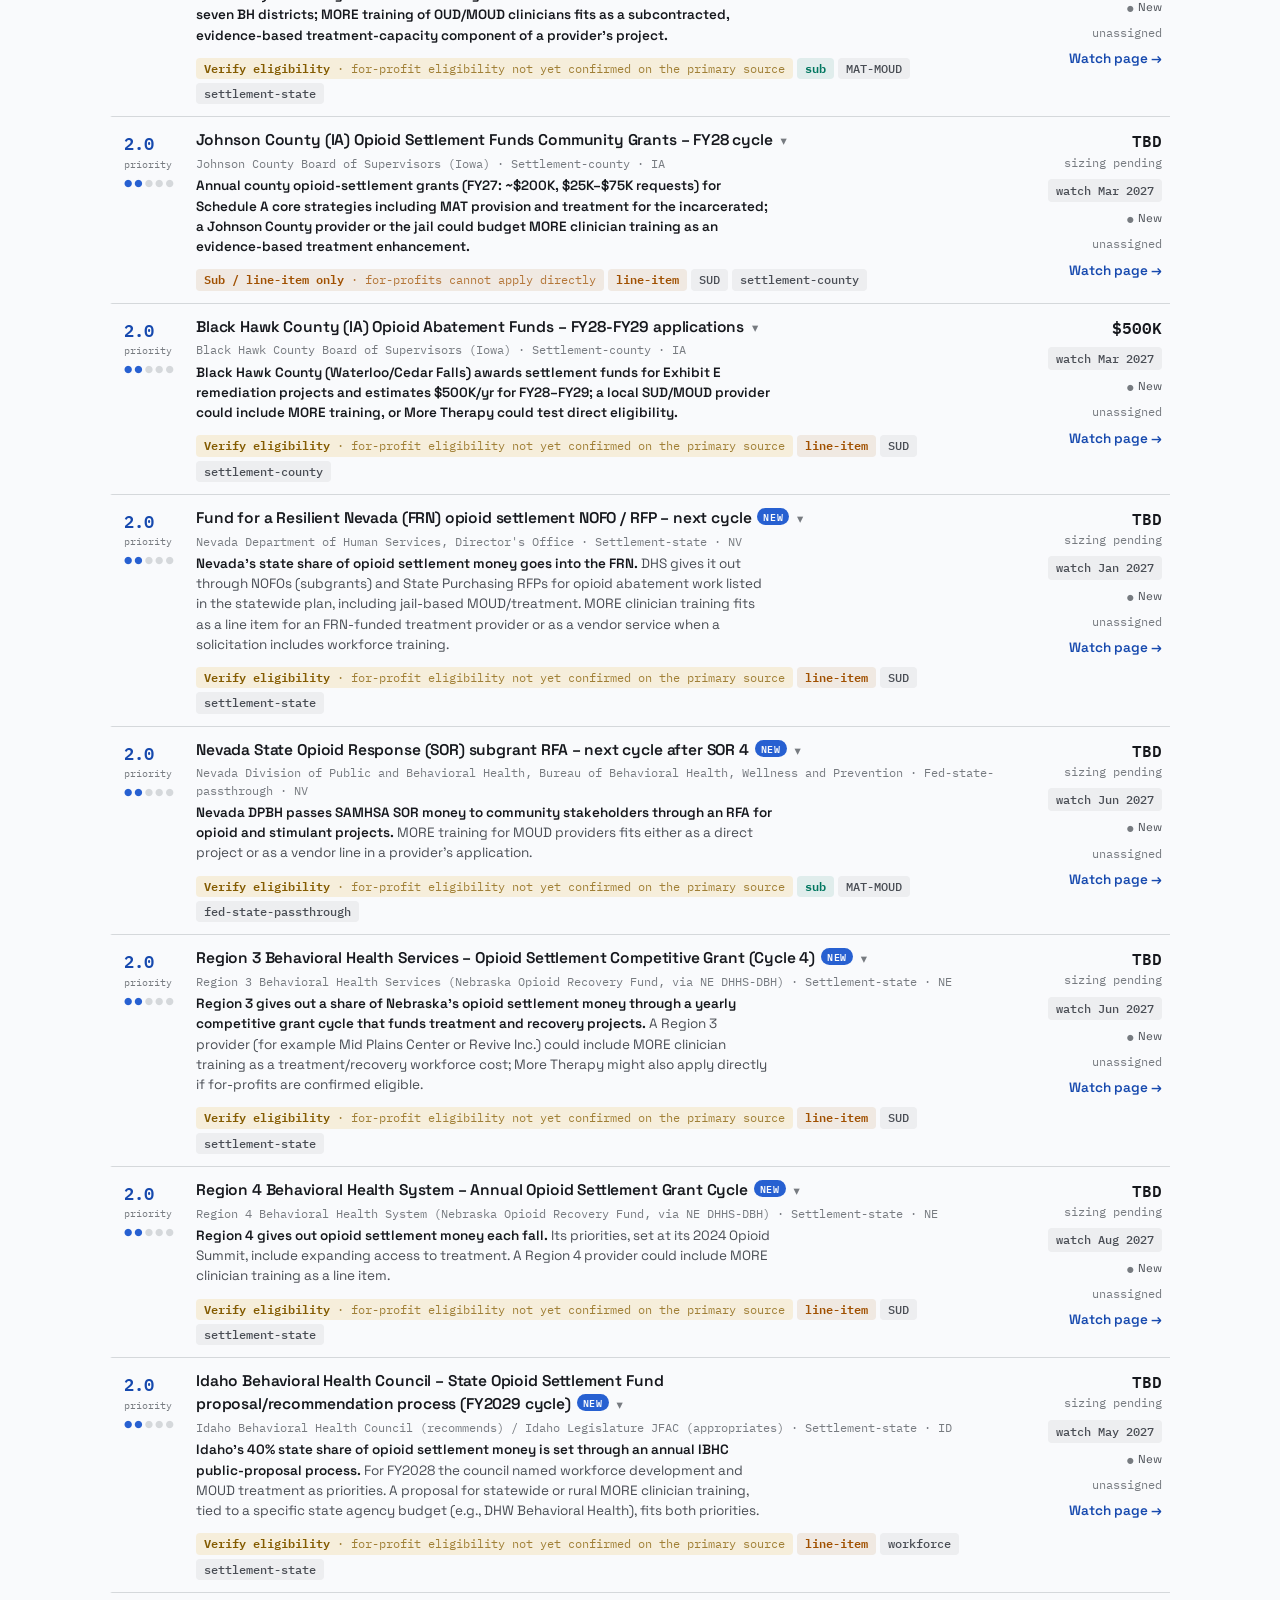
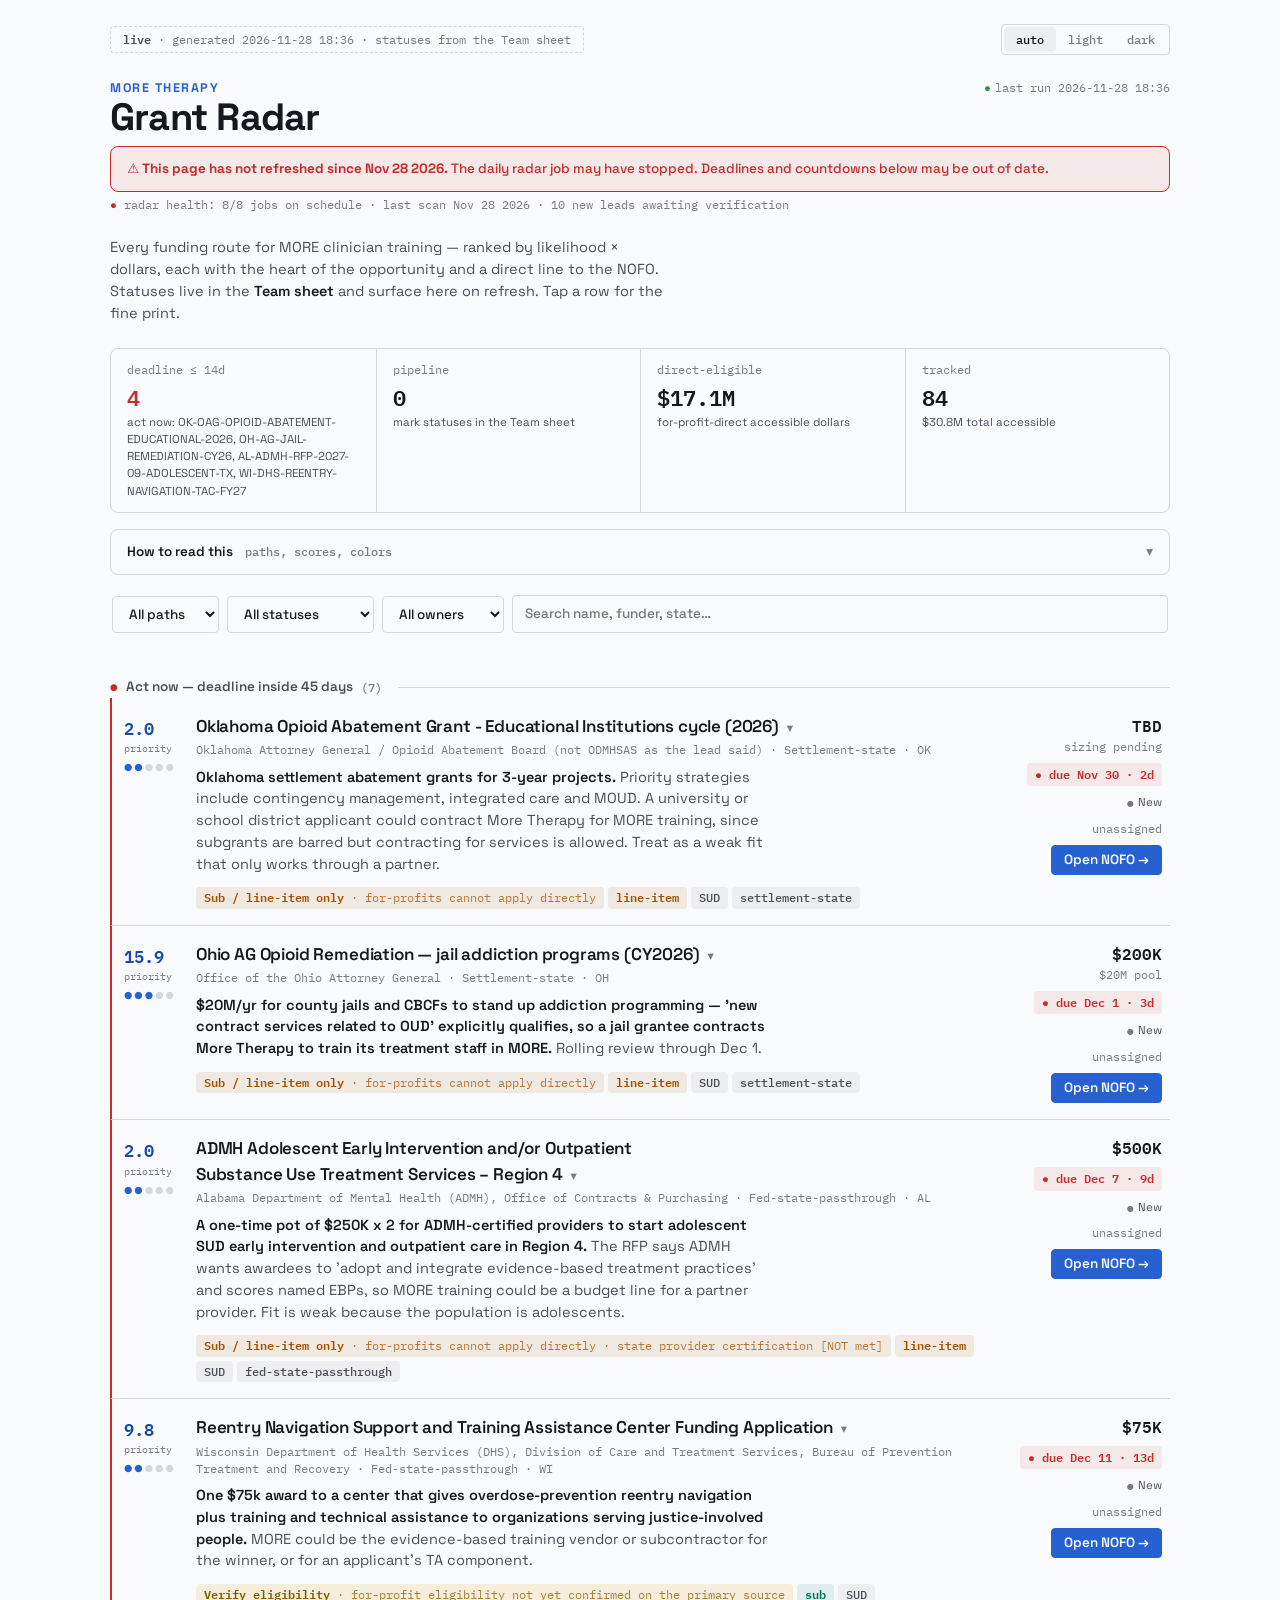
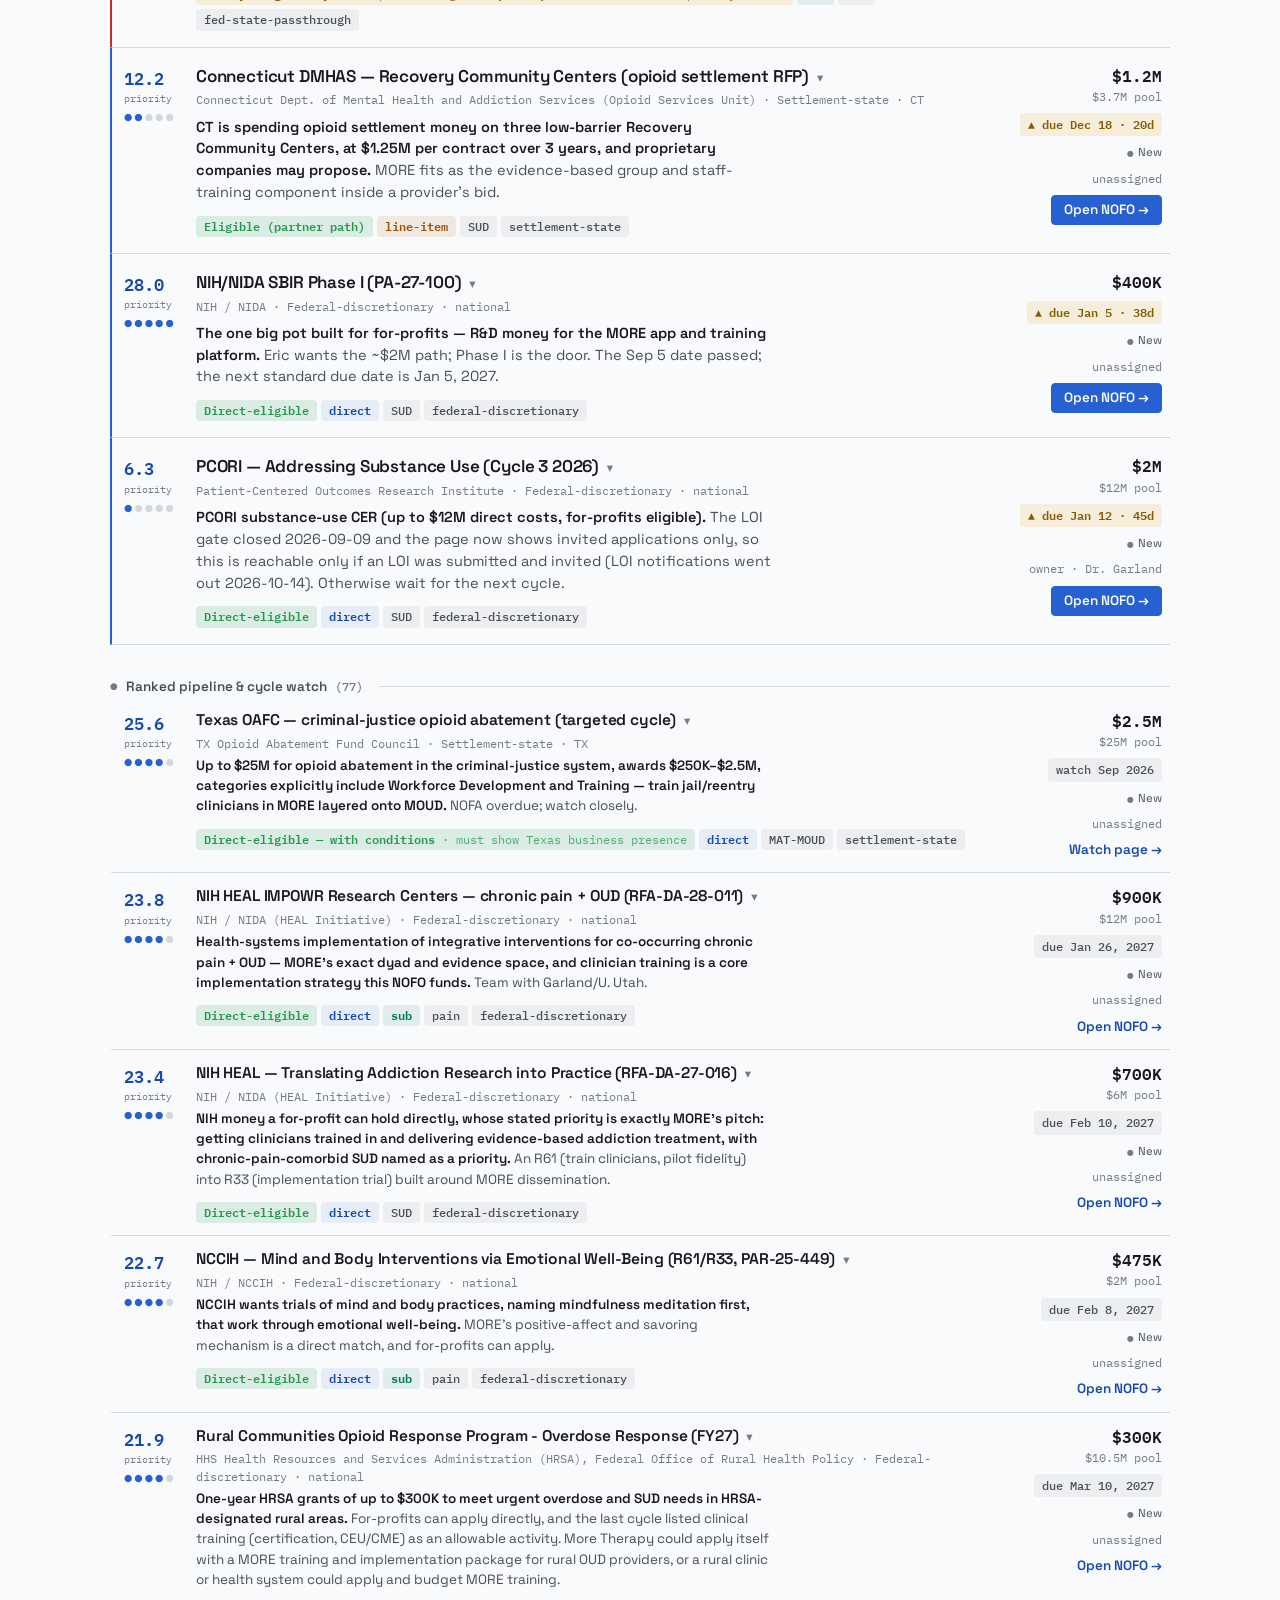
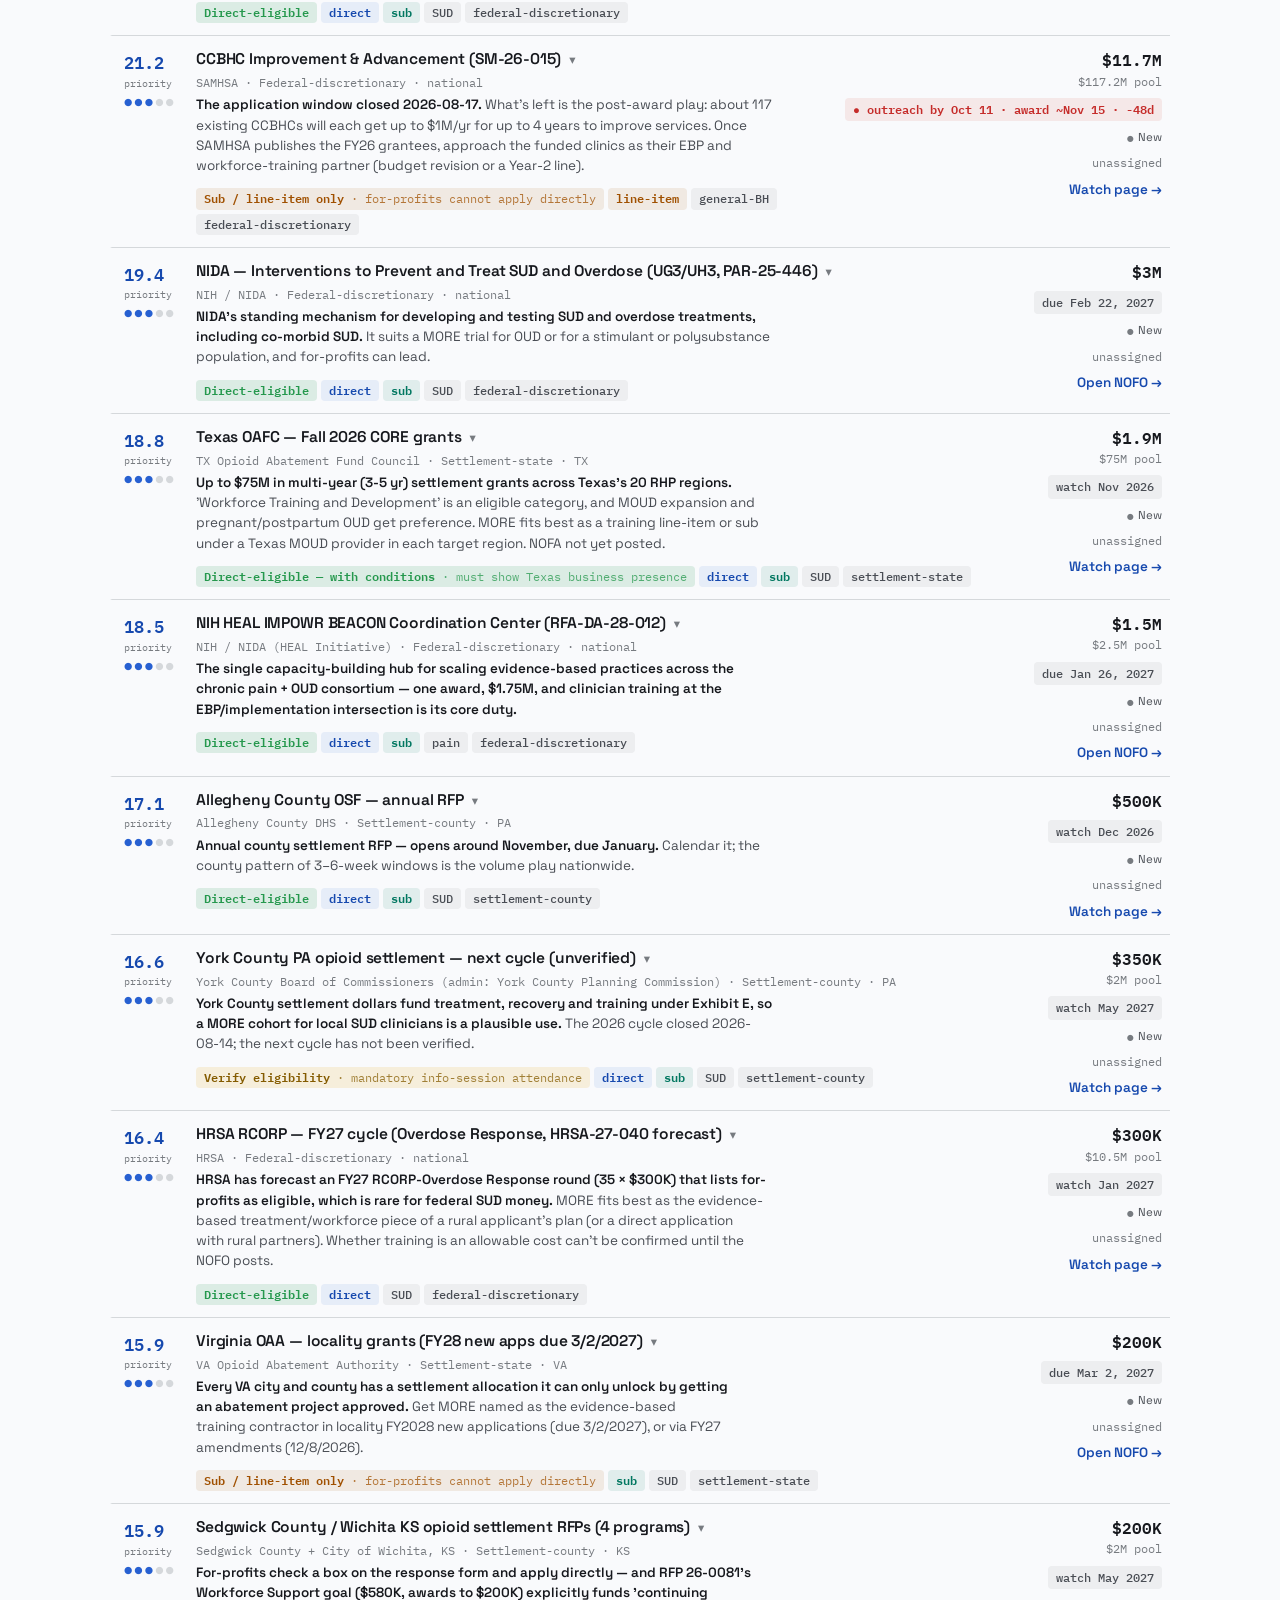
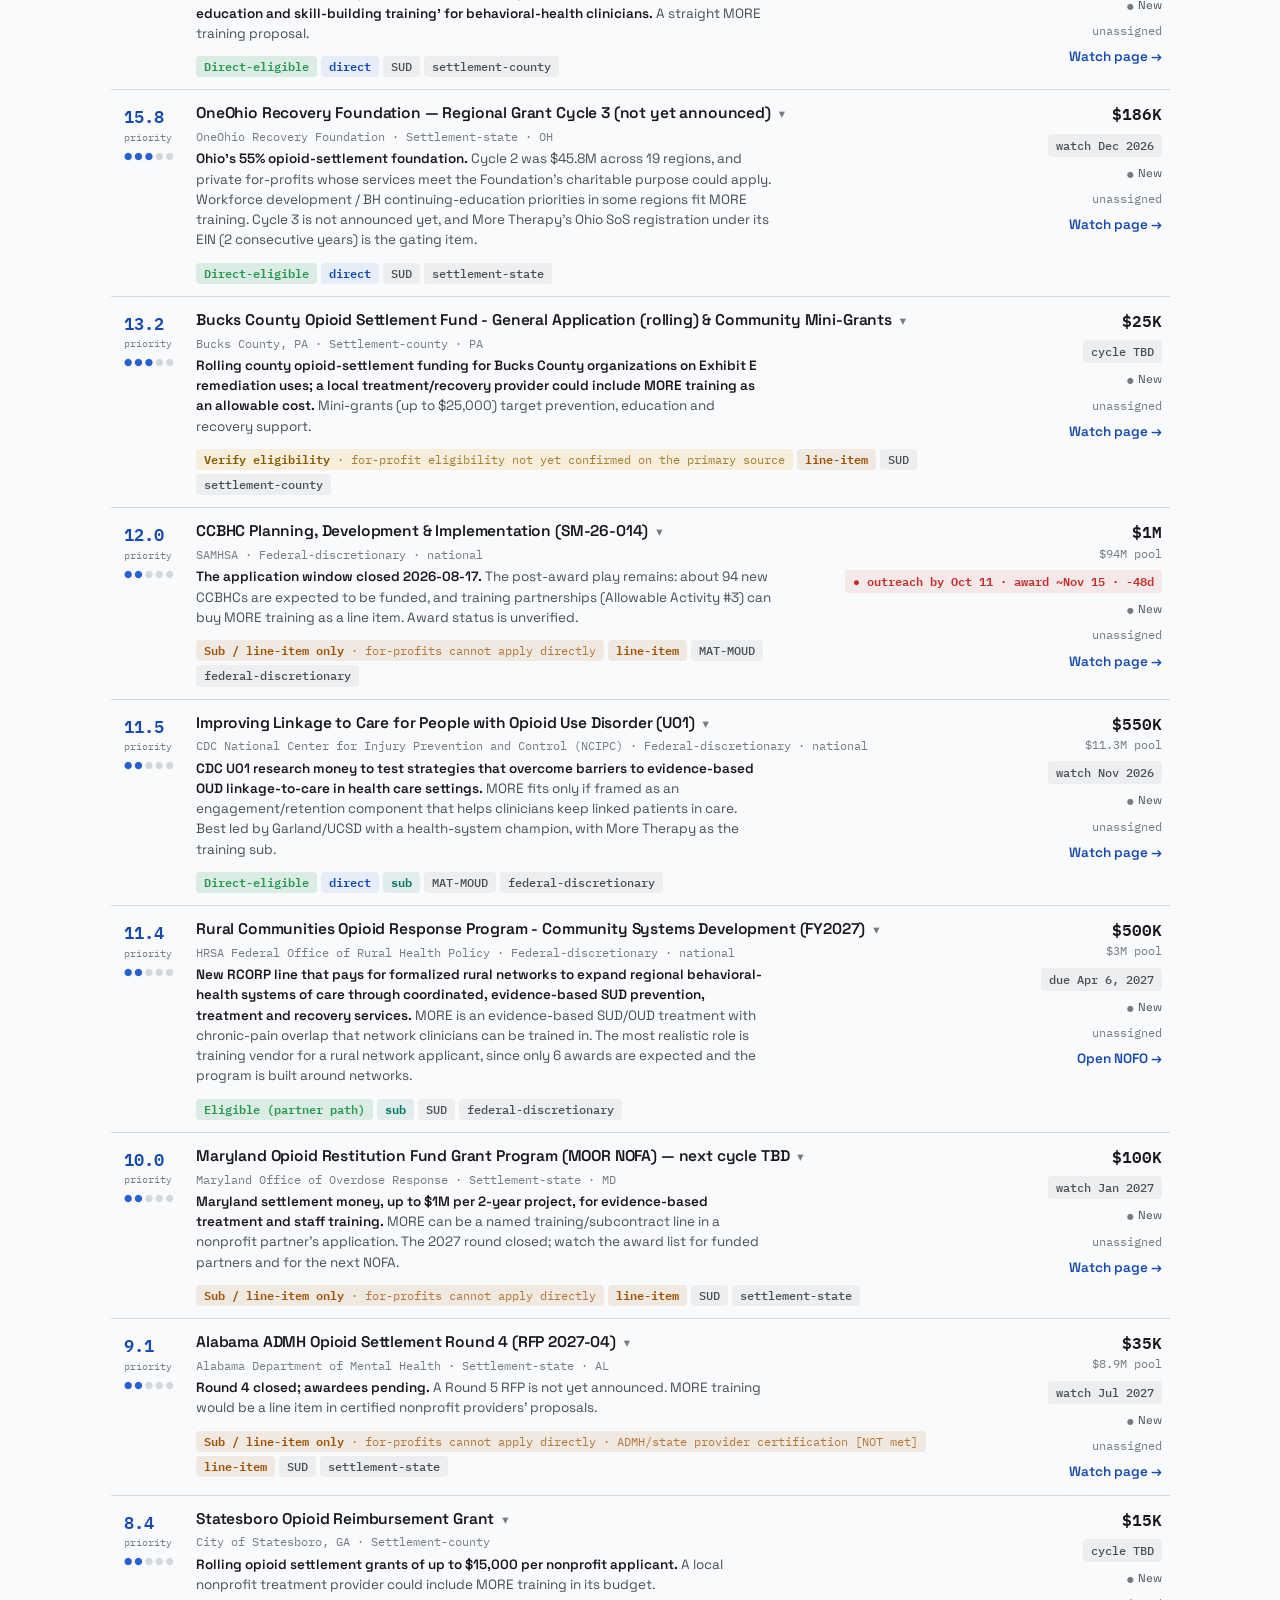
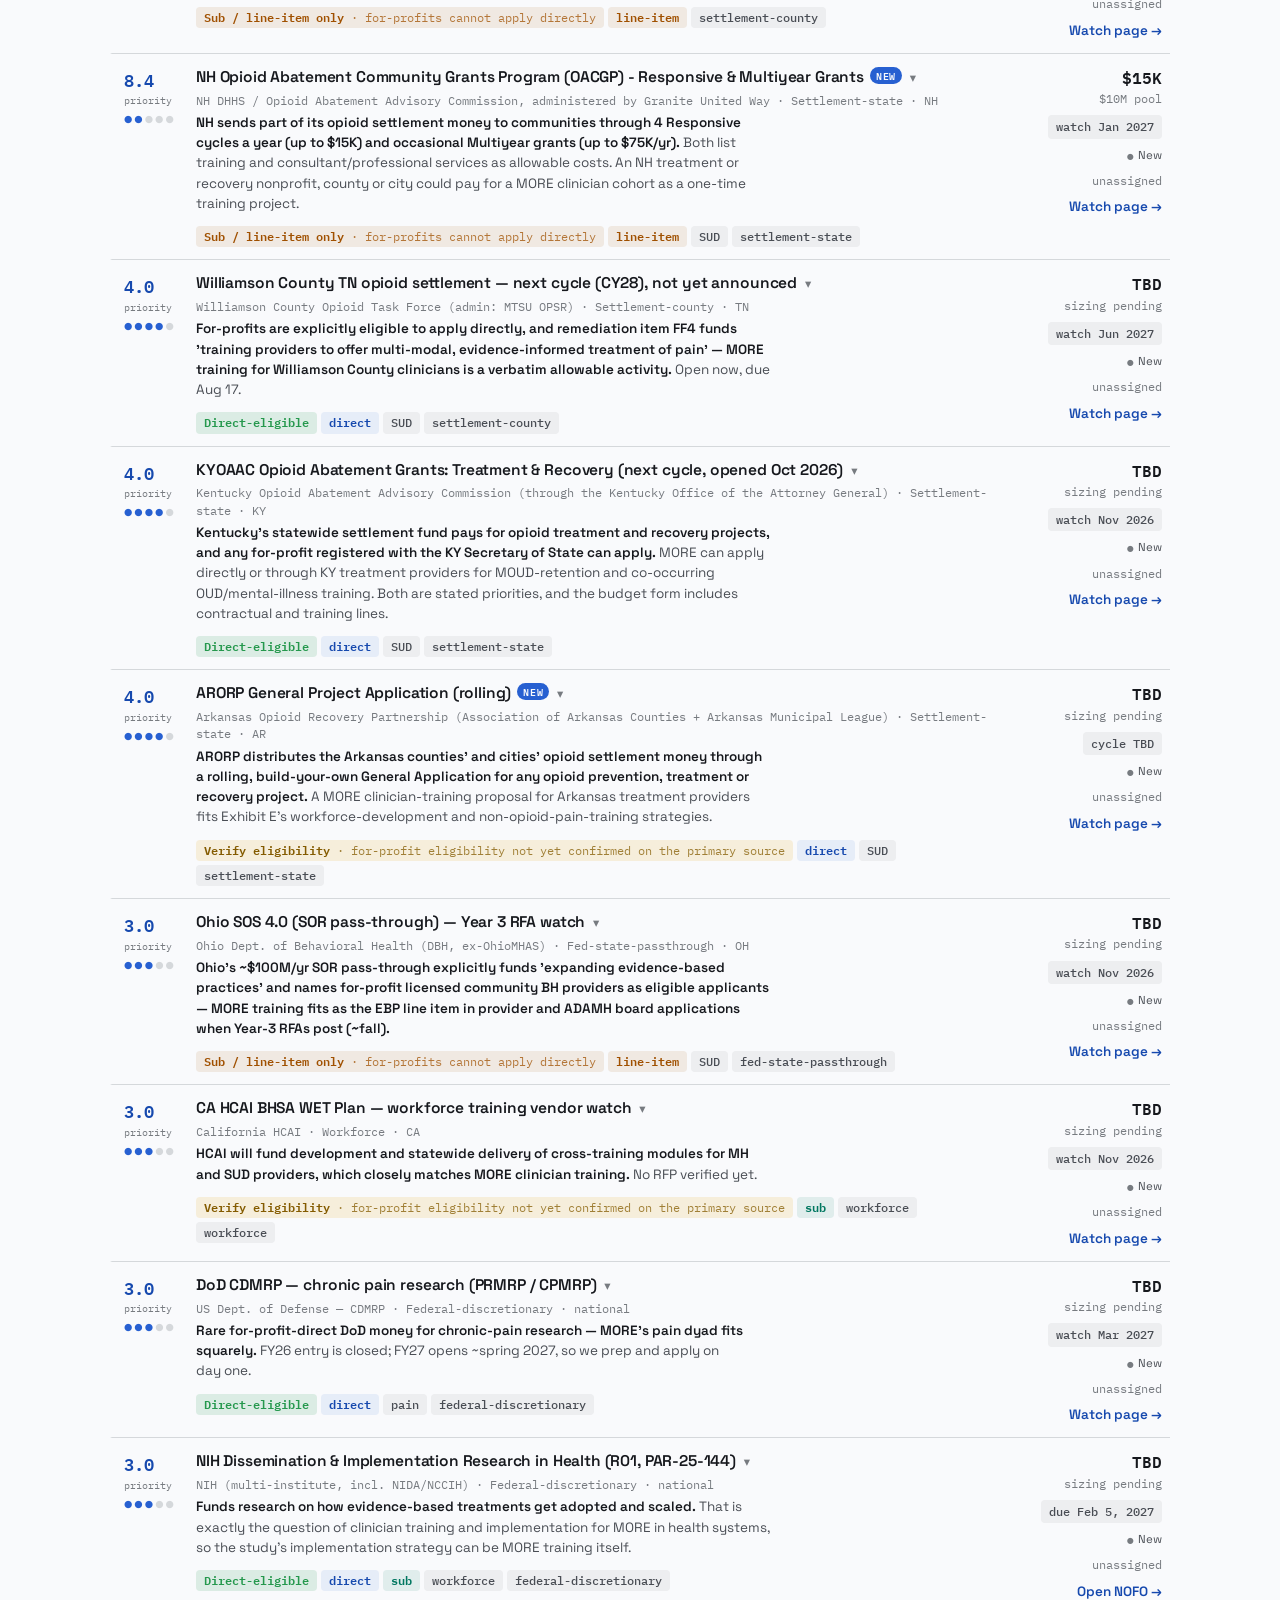
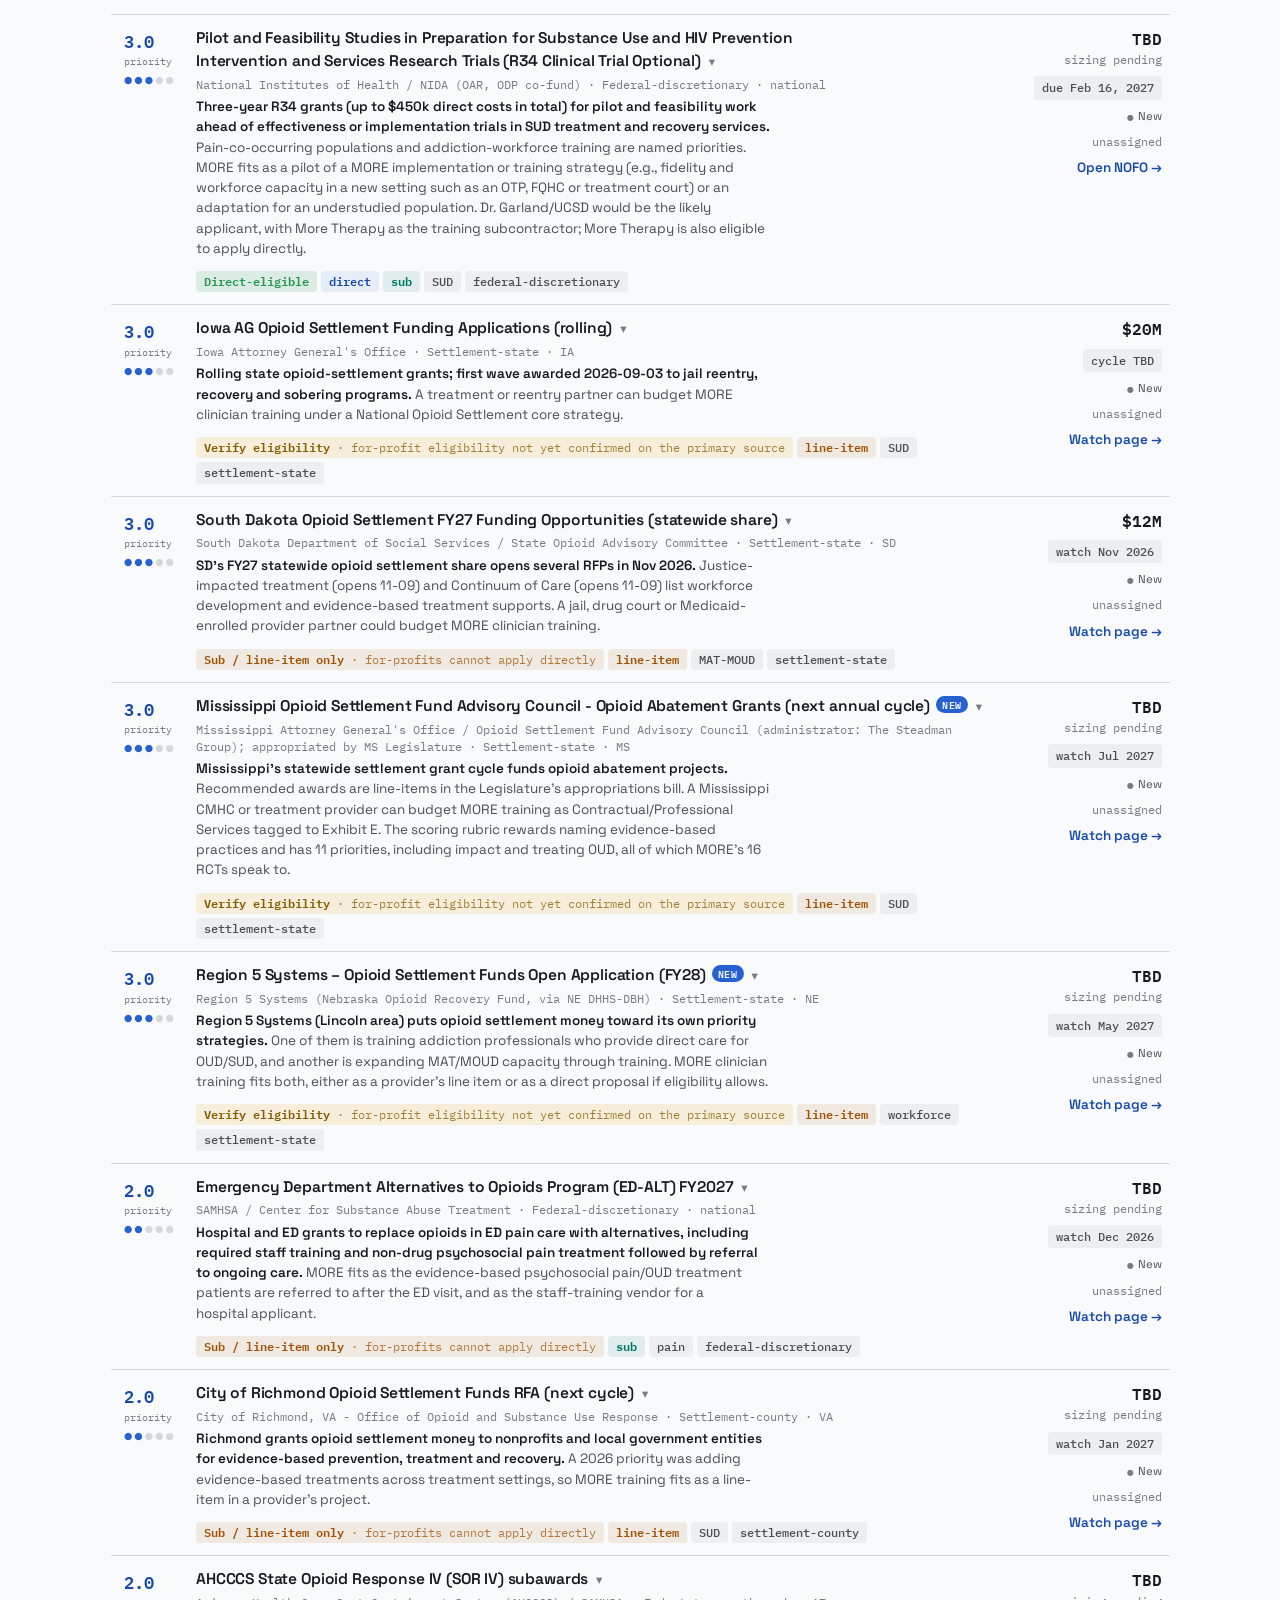
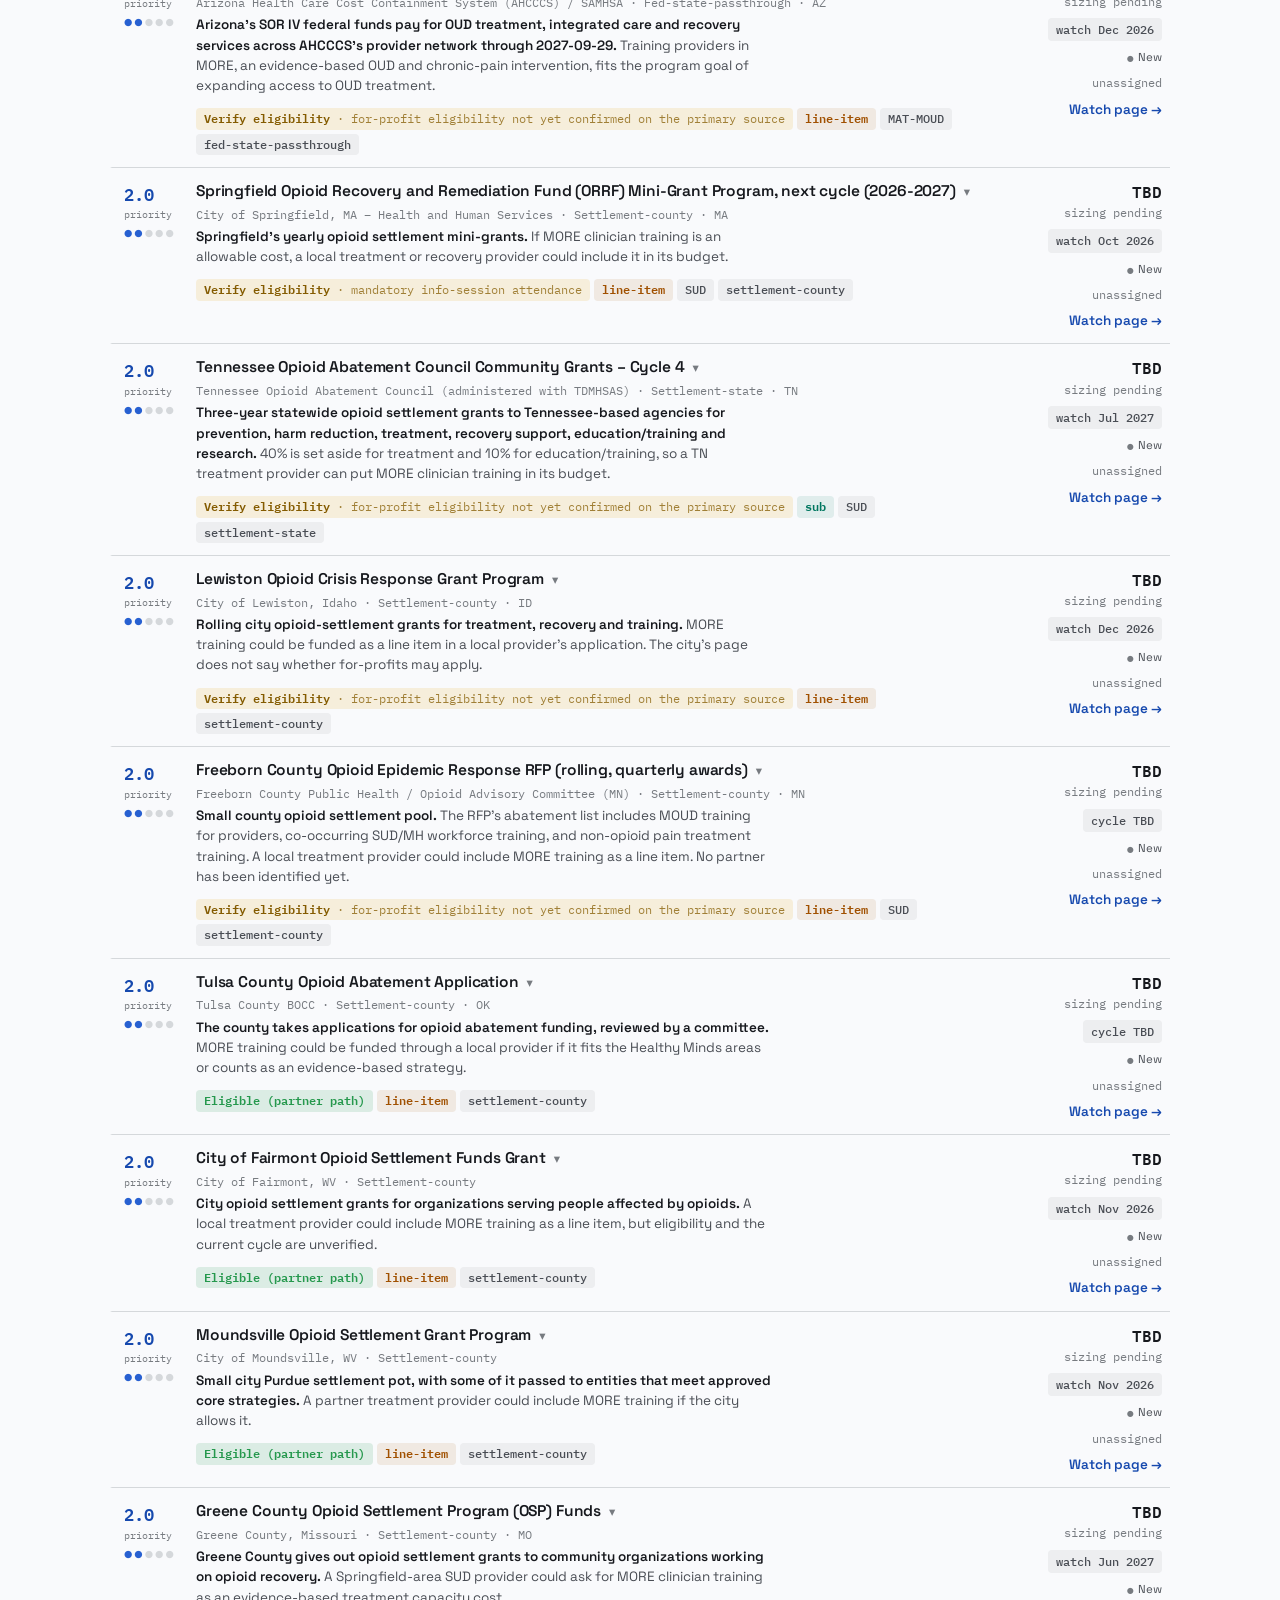
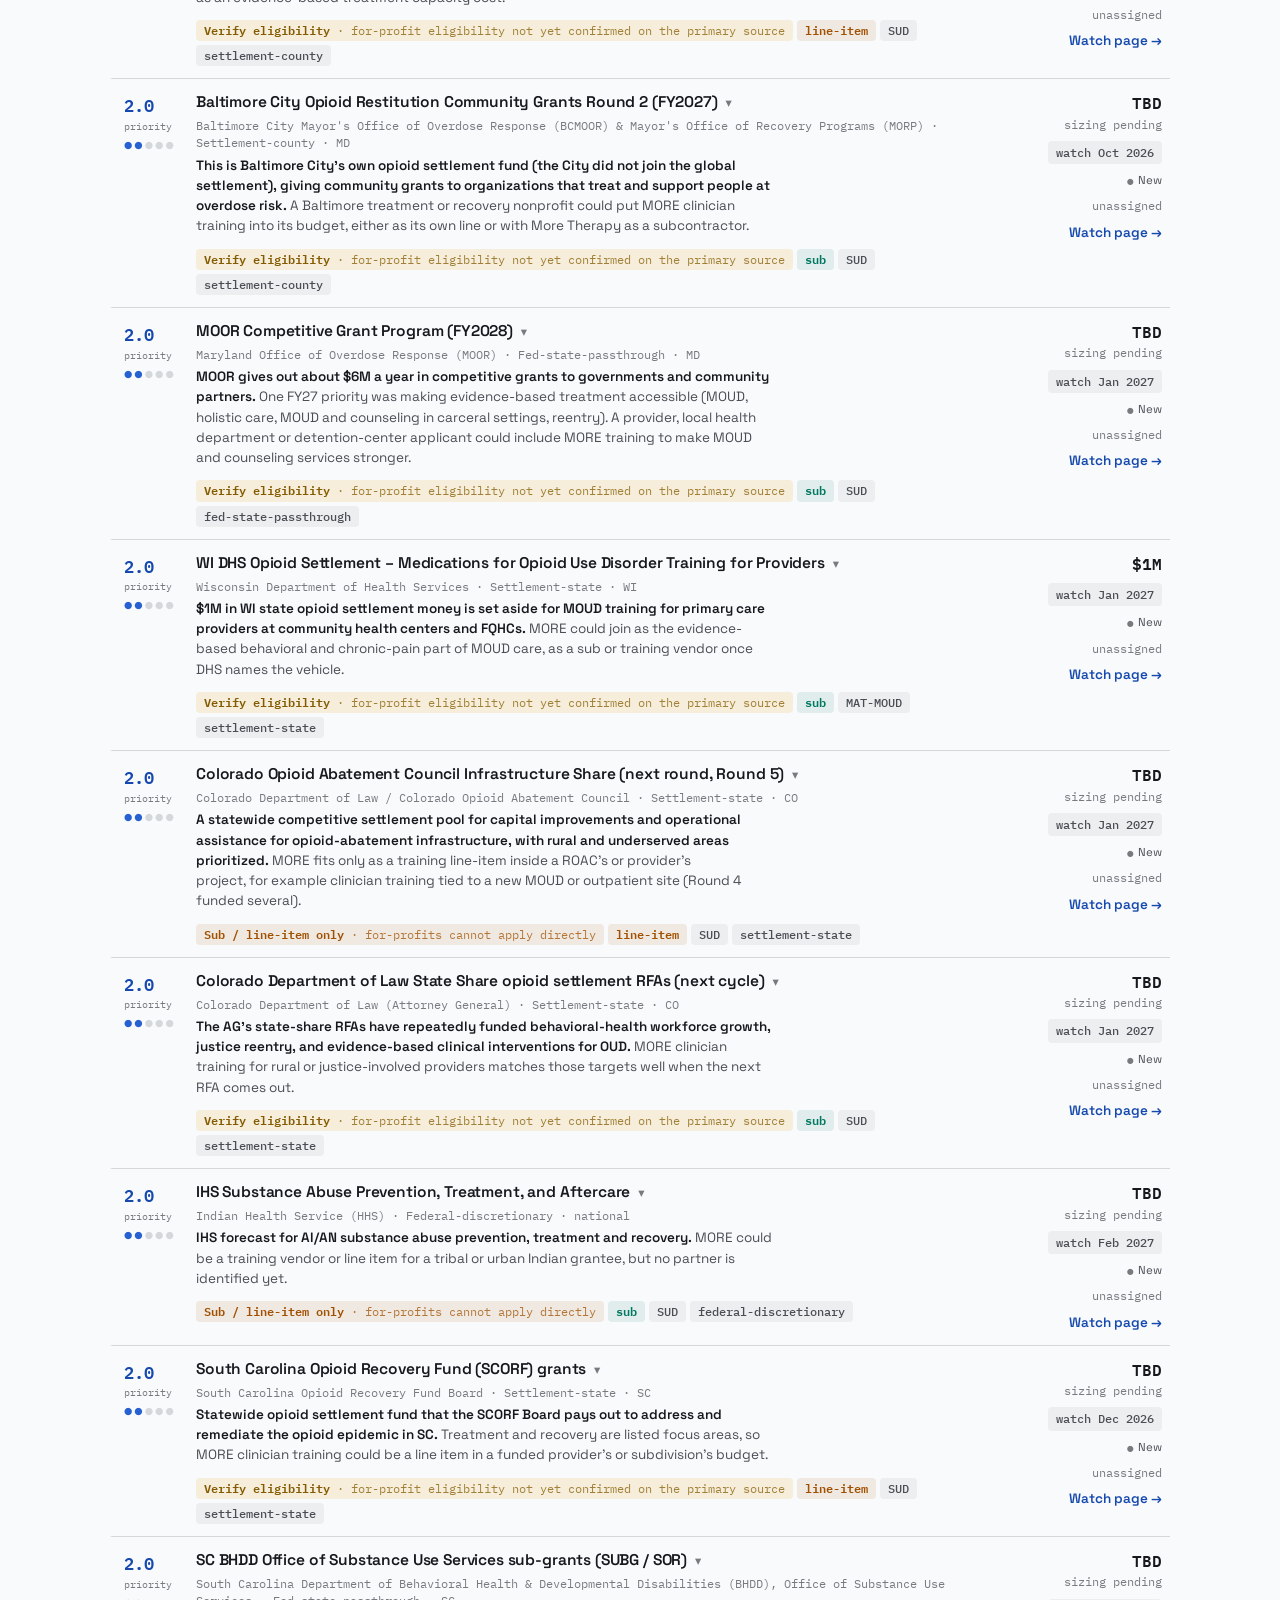
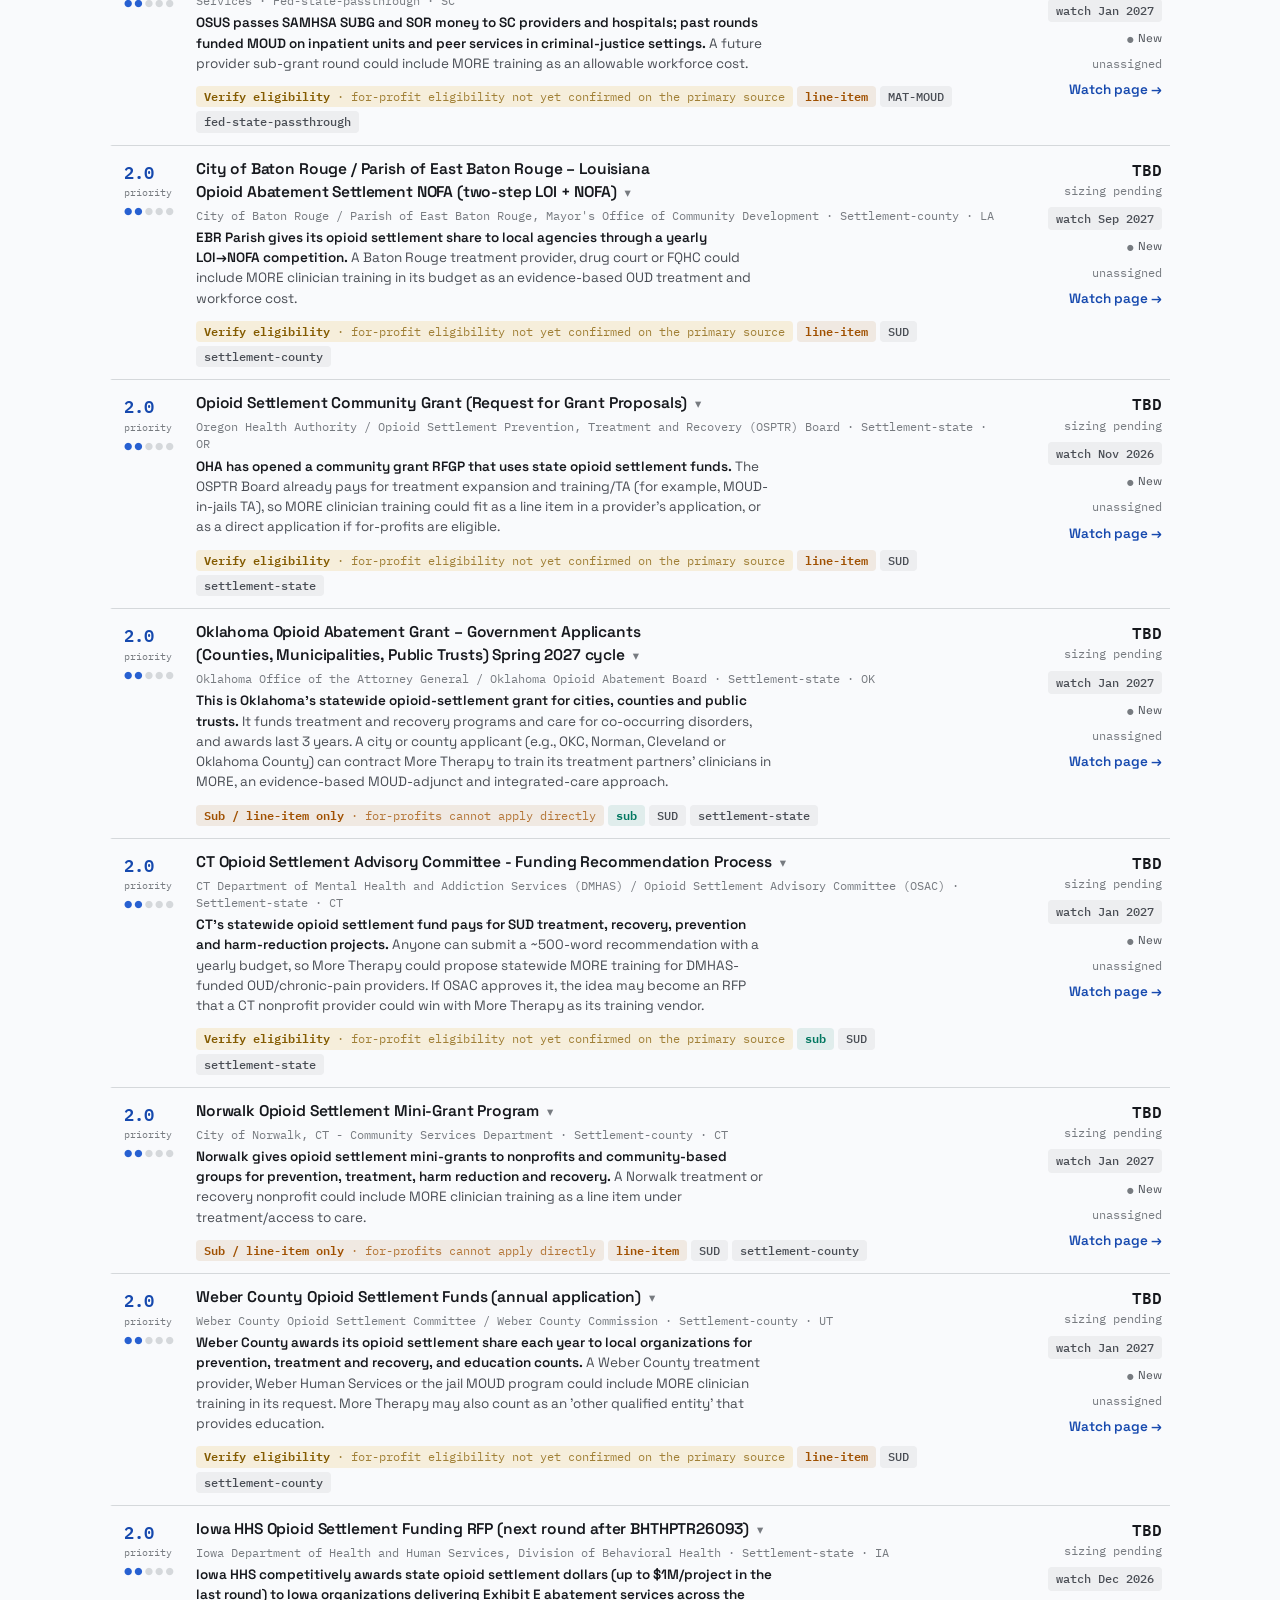
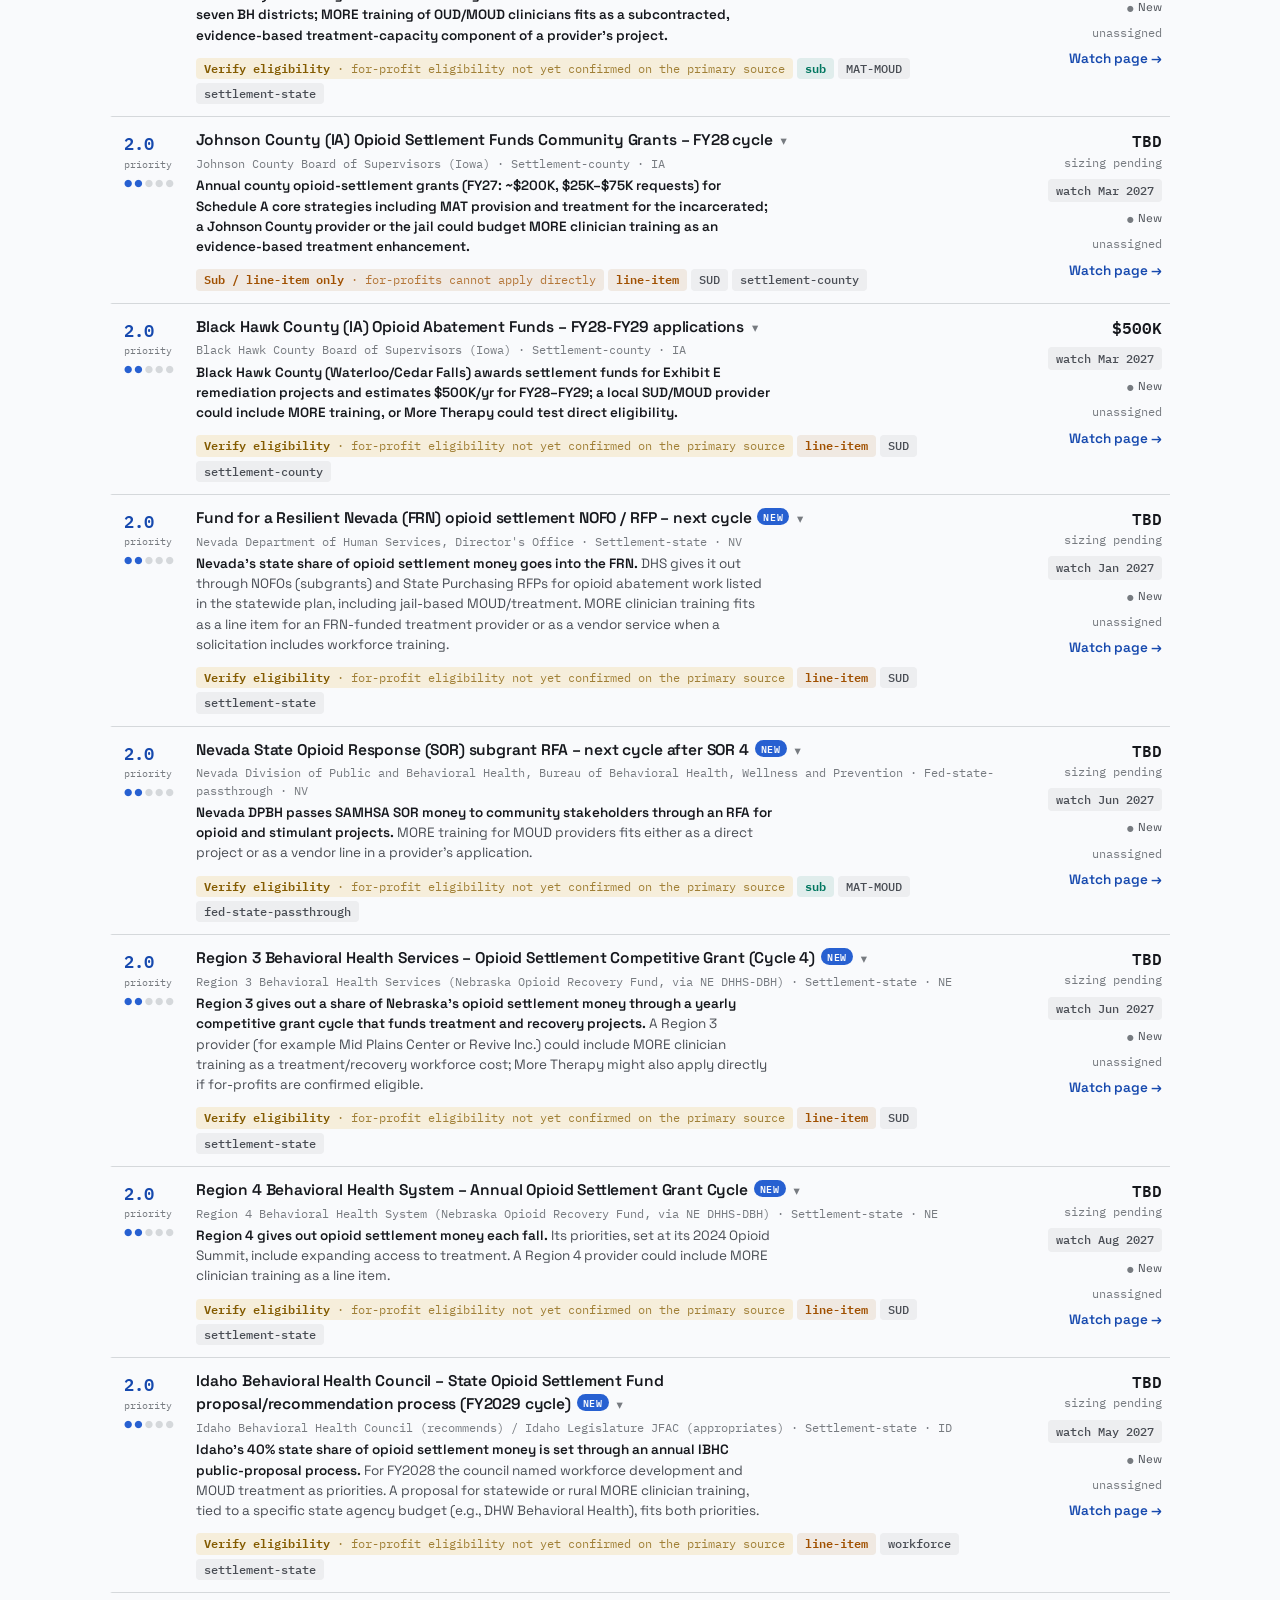
